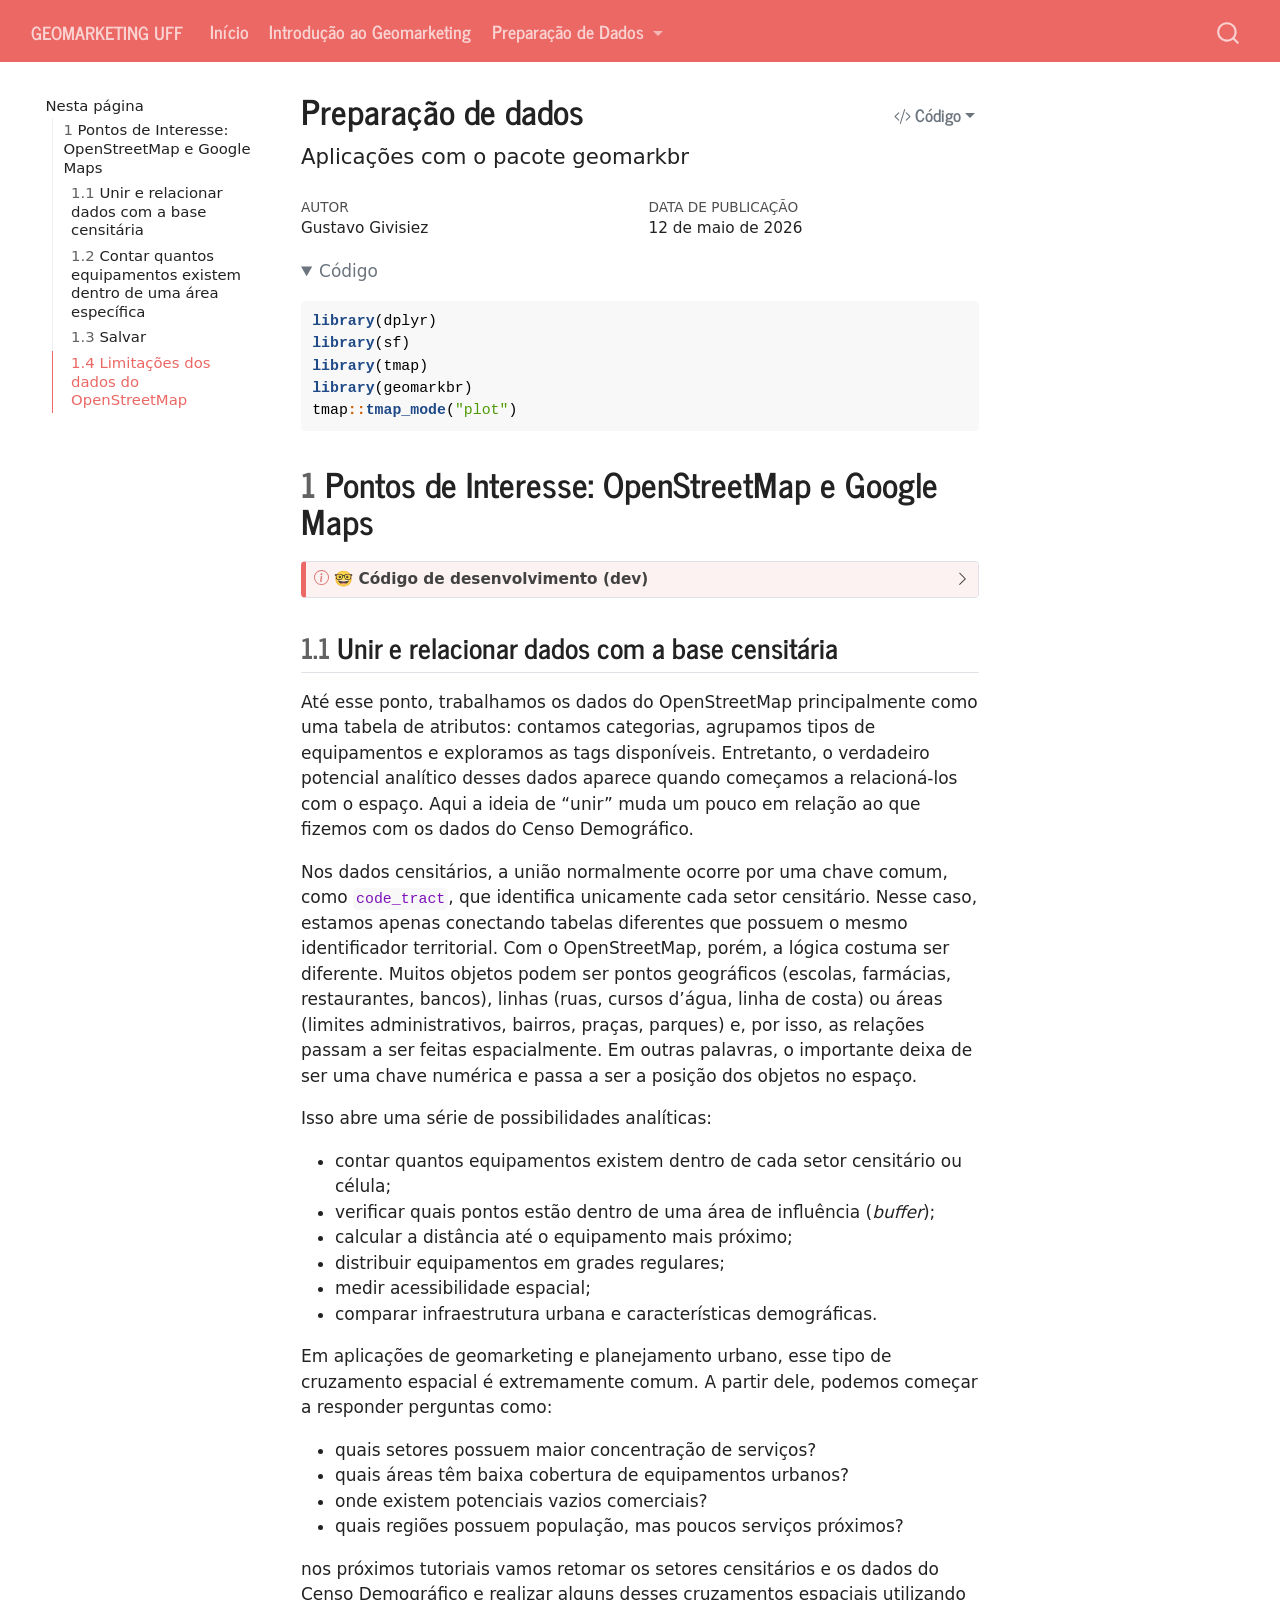
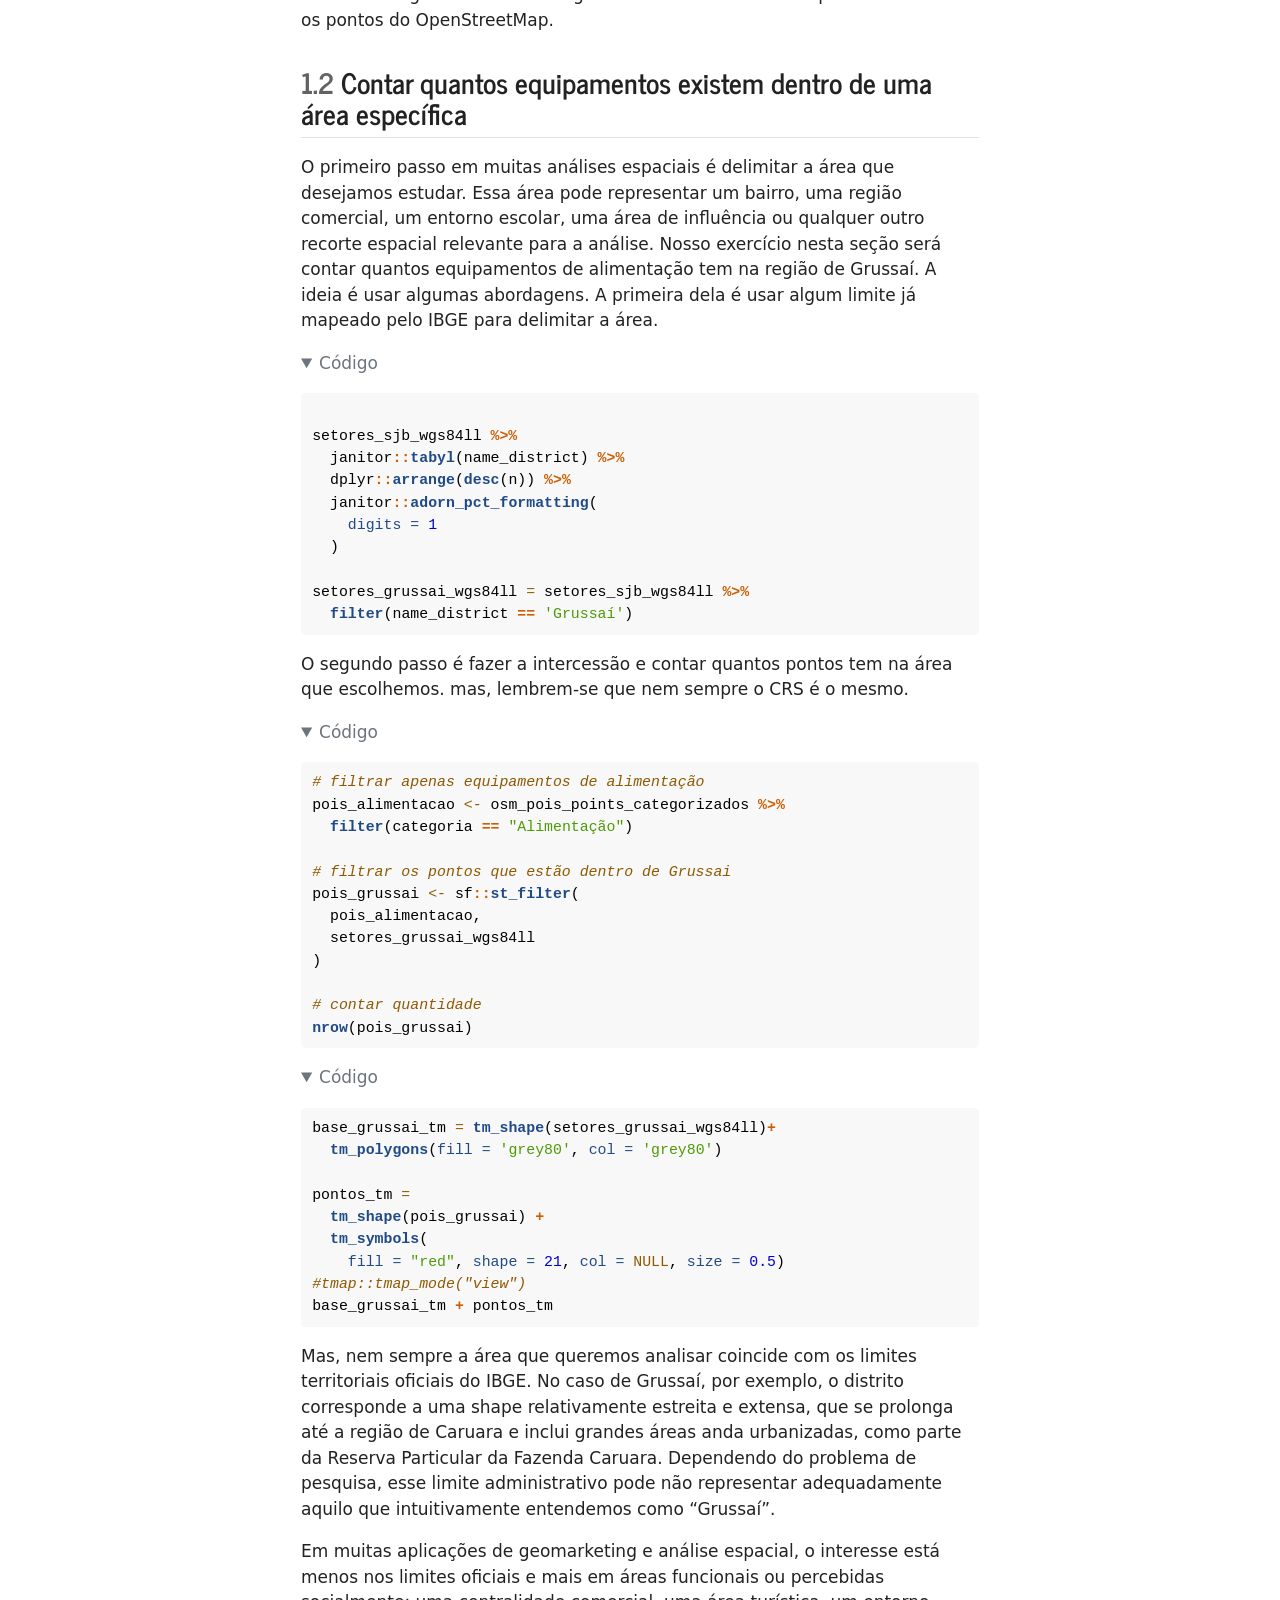
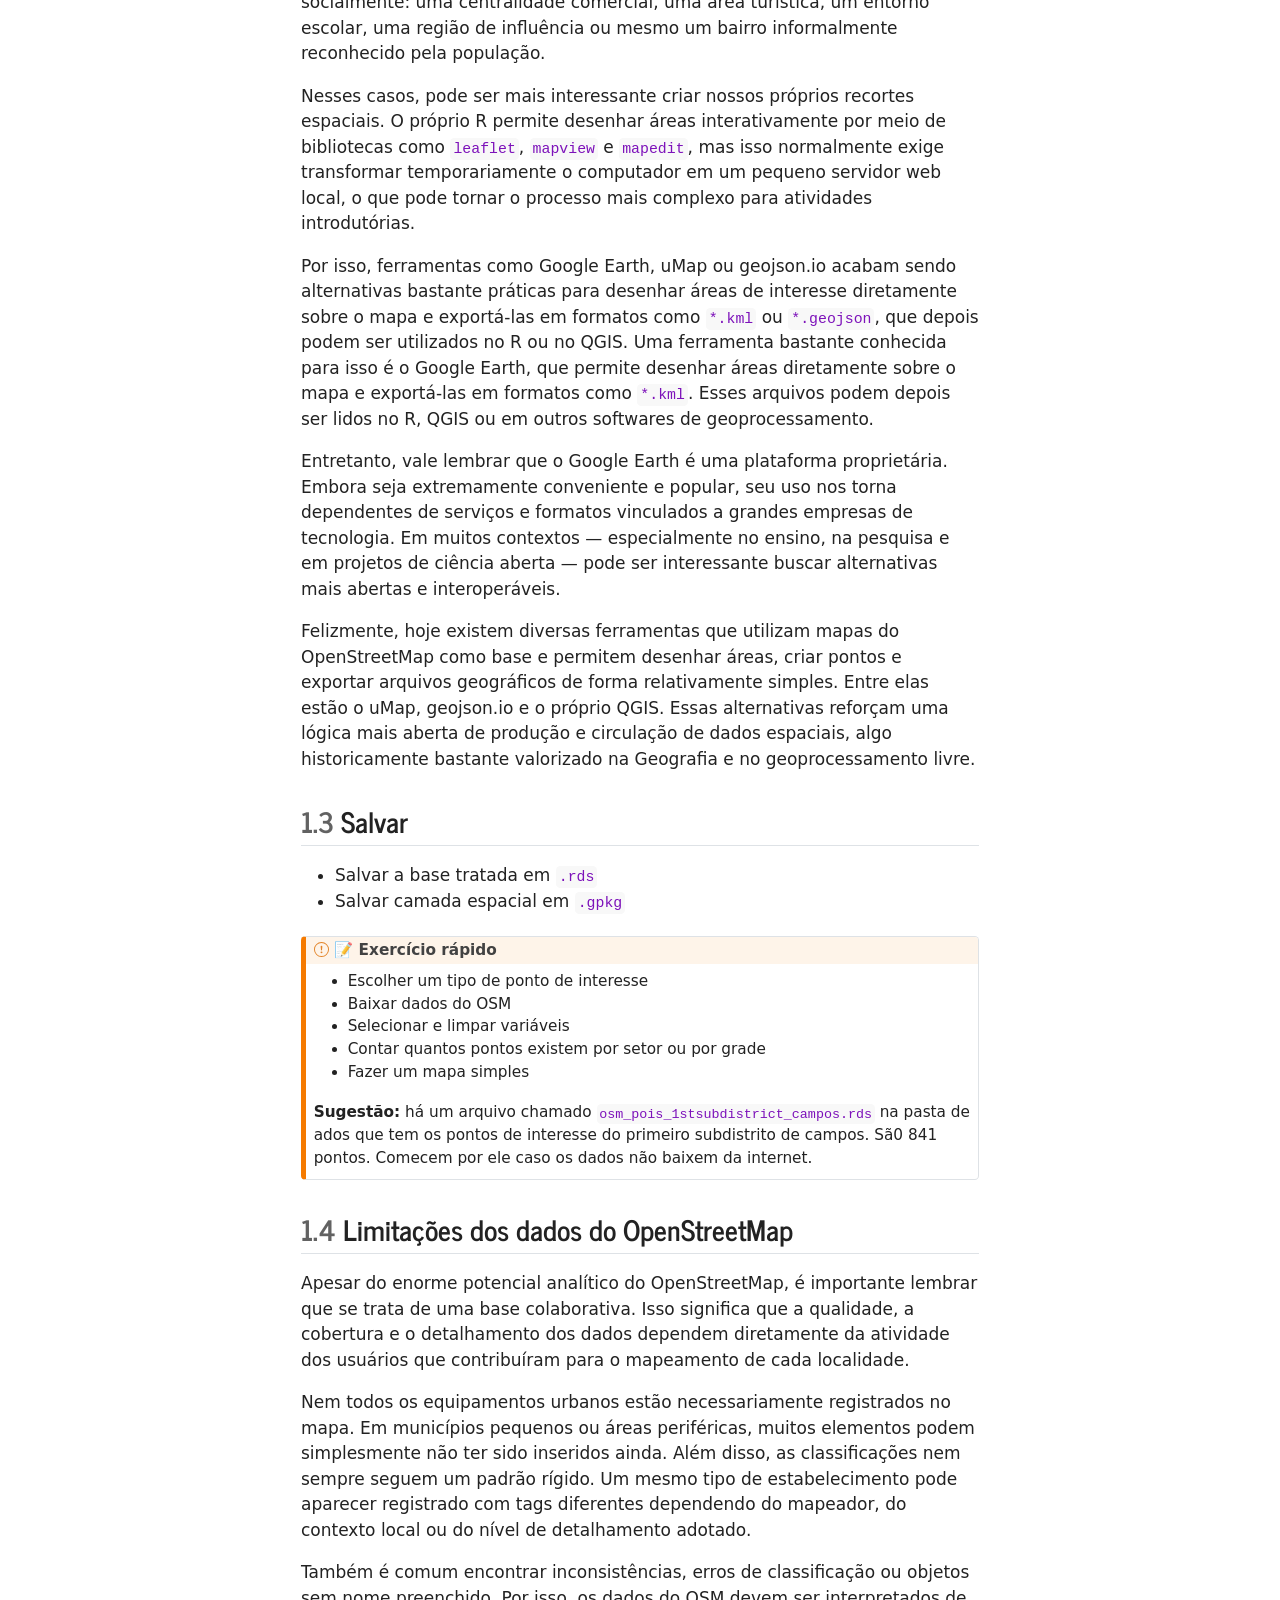
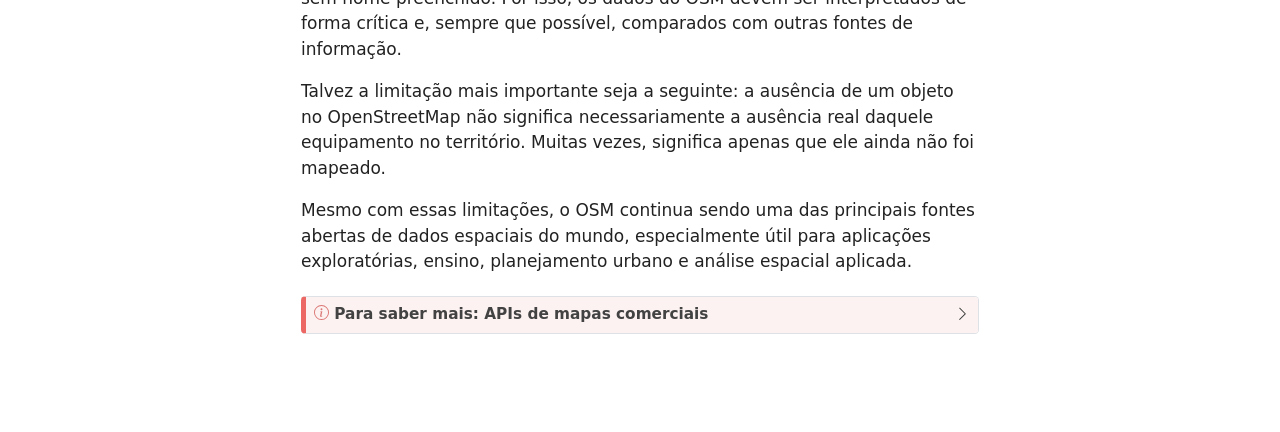
==== docs/tutorials/analise_dados_start.html @ 6fa0b6b0 "site: Envio site rendereizada 3" ====
<!DOCTYPE html>
<html xmlns="http://www.w3.org/1999/xhtml" lang="pt-BR" xml:lang="pt-BR"><head>

<meta charset="utf-8">
<meta name="generator" content="quarto-1.9.37">

<meta name="viewport" content="width=device-width, initial-scale=1.0, user-scalable=yes">

<meta name="author" content="Gustavo Givisiez">

<title>Preparação de dados – Geomarketing UFF</title>
<style>

code{white-space: pre-wrap;}
span.smallcaps{font-variant: small-caps;}
div.columns{display: flex; gap: min(4vw, 1.5em);}
div.column{flex: auto; overflow-x: auto;}
div.hanging-indent{margin-left: 1.5em; text-indent: -1.5em;}
ul.task-list{list-style: none;}
ul.task-list li input[type="checkbox"] {
width: 0.8em;
margin: 0 0.8em 0.2em -1em;  vertical-align: middle;
}

html { -webkit-text-size-adjust: 100%; }
pre > code.sourceCode { white-space: pre; position: relative; }
pre > code.sourceCode > span { display: inline-block; line-height: 1.25; }
pre > code.sourceCode > span:empty { height: 1.2em; }
.sourceCode { overflow: visible; }
code.sourceCode > span { color: inherit; text-decoration: inherit; }
div.sourceCode { margin: 1em 0; }
pre.sourceCode { margin: 0; }
@media screen {
div.sourceCode { overflow: auto; }
}
@media print {
pre > code.sourceCode { white-space: pre-wrap; }
pre > code.sourceCode > span { text-indent: -5em; padding-left: 5em; }
}
pre.numberSource code
{ counter-reset: source-line 0; }
pre.numberSource code > span
{ position: relative; left: -4em; counter-increment: source-line; }
pre.numberSource code > span > a:first-child::before
{ content: counter(source-line);
position: relative; left: -1em; text-align: right; vertical-align: baseline;
border: none; display: inline-block;
-webkit-touch-callout: none; -webkit-user-select: none;
-khtml-user-select: none; -moz-user-select: none;
-ms-user-select: none; user-select: none;
padding: 0 4px; width: 4em;
}
pre.numberSource { margin-left: 3em; padding-left: 4px; }
div.sourceCode
{ }
@media screen {
pre > code.sourceCode > span > a:first-child::before { text-decoration: underline; }
}
</style>


<script>const headroomChanged = new CustomEvent("quarto-hrChanged", {
  detail: {},
  bubbles: true,
  cancelable: false,
  composed: false,
});

const announceDismiss = () => {
  const annEl = window.document.getElementById("quarto-announcement");
  if (annEl) {
    annEl.remove();

    const annId = annEl.getAttribute("data-announcement-id");
    window.localStorage.setItem(`quarto-announce-${annId}`, "true");
  }
};

const announceRegister = () => {
  const annEl = window.document.getElementById("quarto-announcement");
  if (annEl) {
    const annId = annEl.getAttribute("data-announcement-id");
    const isDismissed =
      window.localStorage.getItem(`quarto-announce-${annId}`) || false;
    if (isDismissed) {
      announceDismiss();
      return;
    } else {
      annEl.classList.remove("hidden");
    }

    const actionEl = annEl.querySelector(".quarto-announcement-action");
    if (actionEl) {
      actionEl.addEventListener("click", function (e) {
        e.preventDefault();
        // Hide the bar immediately
        announceDismiss();
      });
    }
  }
};

window.document.addEventListener("DOMContentLoaded", function () {
  let init = false;

  announceRegister();

  // Manage the back to top button, if one is present.
  let lastScrollTop = window.pageYOffset || document.documentElement.scrollTop;
  const scrollDownBuffer = 5;
  const scrollUpBuffer = 35;
  const btn = document.getElementById("quarto-back-to-top");
  const hideBackToTop = () => {
    btn.style.display = "none";
  };
  const showBackToTop = () => {
    btn.style.display = "inline-block";
  };
  if (btn) {
    window.document.addEventListener(
      "scroll",
      function () {
        const currentScrollTop =
          window.pageYOffset || document.documentElement.scrollTop;

        // Shows and hides the button 'intelligently' as the user scrolls
        if (currentScrollTop - scrollDownBuffer > lastScrollTop) {
          hideBackToTop();
          lastScrollTop = currentScrollTop <= 0 ? 0 : currentScrollTop;
        } else if (currentScrollTop < lastScrollTop - scrollUpBuffer) {
          showBackToTop();
          lastScrollTop = currentScrollTop <= 0 ? 0 : currentScrollTop;
        }

        // Show the button at the bottom, hides it at the top
        if (currentScrollTop <= 0) {
          hideBackToTop();
        } else if (
          window.innerHeight + currentScrollTop >=
          document.body.offsetHeight
        ) {
          showBackToTop();
        }
      },
      false
    );
  }

  function throttle(func, wait) {
    var timeout;
    return function () {
      const context = this;
      const args = arguments;
      const later = function () {
        clearTimeout(timeout);
        timeout = null;
        func.apply(context, args);
      };

      if (!timeout) {
        timeout = setTimeout(later, wait);
      }
    };
  }

  function headerOffset() {
    // Set an offset if there is are fixed top navbar
    const headerEl = window.document.querySelector("header.fixed-top");
    if (headerEl) {
      return headerEl.clientHeight;
    } else {
      return 0;
    }
  }

  function footerOffset() {
    const footerEl = window.document.querySelector("footer.footer");
    if (footerEl) {
      return footerEl.clientHeight;
    } else {
      return 0;
    }
  }

  function dashboardOffset() {
    const dashboardNavEl = window.document.getElementById(
      "quarto-dashboard-header"
    );
    if (dashboardNavEl !== null) {
      return dashboardNavEl.clientHeight;
    } else {
      return 0;
    }
  }

  function updateDocumentOffsetWithoutAnimation() {
    updateDocumentOffset(false);
  }

  function updateDocumentOffset(animated) {
    // set body offset
    const topOffset = headerOffset();
    const bodyOffset = topOffset + footerOffset() + dashboardOffset();
    const bodyEl = window.document.body;
    bodyEl.setAttribute("data-bs-offset", topOffset);
    bodyEl.style.paddingTop = topOffset + "px";

    // deal with sidebar offsets
    const sidebars = window.document.querySelectorAll(
      ".sidebar, .headroom-target"
    );
    sidebars.forEach((sidebar) => {
      if (!animated) {
        sidebar.classList.add("notransition");
        // Remove the no transition class after the animation has time to complete
        setTimeout(function () {
          sidebar.classList.remove("notransition");
        }, 201);
      }

      if (window.Headroom && sidebar.classList.contains("sidebar-unpinned")) {
        sidebar.style.top = "0";
        sidebar.style.maxHeight = "100vh";
      } else {
        sidebar.style.top = topOffset + "px";
        sidebar.style.maxHeight = "calc(100vh - " + topOffset + "px)";
      }
    });

    // allow space for footer
    const mainContainer = window.document.querySelector(".quarto-container");
    if (mainContainer) {
      mainContainer.style.minHeight = "calc(100vh - " + bodyOffset + "px)";
    }

    // link offset
    let linkStyle = window.document.querySelector("#quarto-target-style");
    if (!linkStyle) {
      linkStyle = window.document.createElement("style");
      linkStyle.setAttribute("id", "quarto-target-style");
      window.document.head.appendChild(linkStyle);
    }
    while (linkStyle.firstChild) {
      linkStyle.removeChild(linkStyle.firstChild);
    }
    if (topOffset > 0) {
      linkStyle.appendChild(
        window.document.createTextNode(`
      section:target::before {
        content: "";
        display: block;
        height: ${topOffset}px;
        margin: -${topOffset}px 0 0;
      }`)
      );
    }
    if (init) {
      window.dispatchEvent(headroomChanged);
    }
    init = true;
  }

  // initialize headroom
  var header = window.document.querySelector("#quarto-header");
  if (header && window.Headroom) {
    const headroom = new window.Headroom(header, {
      tolerance: 5,
      onPin: function () {
        const sidebars = window.document.querySelectorAll(
          ".sidebar, .headroom-target"
        );
        sidebars.forEach((sidebar) => {
          sidebar.classList.remove("sidebar-unpinned");
        });
        updateDocumentOffset();
      },
      onUnpin: function () {
        const sidebars = window.document.querySelectorAll(
          ".sidebar, .headroom-target"
        );
        sidebars.forEach((sidebar) => {
          sidebar.classList.add("sidebar-unpinned");
        });
        updateDocumentOffset();
      },
    });
    headroom.init();

    let frozen = false;
    window.quartoToggleHeadroom = function () {
      if (frozen) {
        headroom.unfreeze();
        frozen = false;
      } else {
        headroom.freeze();
        frozen = true;
      }
    };
  }

  window.addEventListener(
    "hashchange",
    function (e) {
      if (
        getComputedStyle(document.documentElement).scrollBehavior !== "smooth"
      ) {
        window.scrollTo(0, window.pageYOffset - headerOffset());
      }
    },
    false
  );

  // Observe size changed for the header
  const headerEl = window.document.querySelector("header.fixed-top");
  if (headerEl && window.ResizeObserver) {
    const observer = new window.ResizeObserver(() => {
      setTimeout(updateDocumentOffsetWithoutAnimation, 0);
    });
    observer.observe(headerEl, {
      attributes: true,
      childList: true,
      characterData: true,
    });
  } else {
    window.addEventListener(
      "resize",
      throttle(updateDocumentOffsetWithoutAnimation, 50)
    );
  }
  setTimeout(updateDocumentOffsetWithoutAnimation, 250);

  // fixup index.html links if we aren't on the filesystem
  if (window.location.protocol !== "file:") {
    const links = window.document.querySelectorAll("a");
    for (let i = 0; i < links.length; i++) {
      if (links[i].href) {
        links[i].dataset.originalHref = links[i].href;
        links[i].href = links[i].href.replace(/\/index\.html/, "/");
      }
    }

    // Fixup any sharing links that require urls
    // Append url to any sharing urls
    const sharingLinks = window.document.querySelectorAll(
      "a.sidebar-tools-main-item, a.quarto-navigation-tool, a.quarto-navbar-tools, a.quarto-navbar-tools-item"
    );
    for (let i = 0; i < sharingLinks.length; i++) {
      const sharingLink = sharingLinks[i];
      const href = sharingLink.getAttribute("href");
      if (href) {
        sharingLink.setAttribute(
          "href",
          href.replace("|url|", window.location.href)
        );
      }
    }

    // Scroll the active navigation item into view, if necessary
    const navSidebar = window.document.querySelector("nav#quarto-sidebar");
    if (navSidebar) {
      // Find the active item
      const activeItem = navSidebar.querySelector("li.sidebar-item a.active");
      if (activeItem) {
        // Wait for the scroll height and height to resolve by observing size changes on the
        // nav element that is scrollable
        const resizeObserver = new ResizeObserver((_entries) => {
          // The bottom of the element
          const elBottom = activeItem.offsetTop;
          const viewBottom = navSidebar.scrollTop + navSidebar.clientHeight;

          // The element height and scroll height are the same, then we are still loading
          if (viewBottom !== navSidebar.scrollHeight) {
            // Determine if the item isn't visible and scroll to it
            if (elBottom >= viewBottom) {
              navSidebar.scrollTop = elBottom;
            }

            // stop observing now since we've completed the scroll
            resizeObserver.unobserve(navSidebar);
          }
        });
        resizeObserver.observe(navSidebar);
      }
    }
  }
});
</script>
<script>/*!
 * headroom.js v0.12.0 - Give your page some headroom. Hide your header until you need it
 * Copyright (c) 2020 Nick Williams - http://wicky.nillia.ms/headroom.js
 * License: MIT
 */

!function(t,n){"object"==typeof exports&&"undefined"!=typeof module?module.exports=n():"function"==typeof define&&define.amd?define(n):(t=t||self).Headroom=n()}(this,function(){"use strict";function t(){return"undefined"!=typeof window}function d(t){return function(t){return t&&t.document&&function(t){return 9===t.nodeType}(t.document)}(t)?function(t){var n=t.document,o=n.body,s=n.documentElement;return{scrollHeight:function(){return Math.max(o.scrollHeight,s.scrollHeight,o.offsetHeight,s.offsetHeight,o.clientHeight,s.clientHeight)},height:function(){return t.innerHeight||s.clientHeight||o.clientHeight},scrollY:function(){return void 0!==t.pageYOffset?t.pageYOffset:(s||o.parentNode||o).scrollTop}}}(t):function(t){return{scrollHeight:function(){return Math.max(t.scrollHeight,t.offsetHeight,t.clientHeight)},height:function(){return Math.max(t.offsetHeight,t.clientHeight)},scrollY:function(){return t.scrollTop}}}(t)}function n(t,s,e){var n,o=function(){var n=!1;try{var t={get passive(){n=!0}};window.addEventListener("test",t,t),window.removeEventListener("test",t,t)}catch(t){n=!1}return n}(),i=!1,r=d(t),l=r.scrollY(),a={};function c(){var t=Math.round(r.scrollY()),n=r.height(),o=r.scrollHeight();a.scrollY=t,a.lastScrollY=l,a.direction=l<t?"down":"up",a.distance=Math.abs(t-l),a.isOutOfBounds=t<0||o<t+n,a.top=t<=s.offset[a.direction],a.bottom=o<=t+n,a.toleranceExceeded=a.distance>s.tolerance[a.direction],e(a),l=t,i=!1}function h(){i||(i=!0,n=requestAnimationFrame(c))}var u=!!o&&{passive:!0,capture:!1};return t.addEventListener("scroll",h,u),c(),{destroy:function(){cancelAnimationFrame(n),t.removeEventListener("scroll",h,u)}}}function o(t){return t===Object(t)?t:{down:t,up:t}}function s(t,n){n=n||{},Object.assign(this,s.options,n),this.classes=Object.assign({},s.options.classes,n.classes),this.elem=t,this.tolerance=o(this.tolerance),this.offset=o(this.offset),this.initialised=!1,this.frozen=!1}return s.prototype={constructor:s,init:function(){return s.cutsTheMustard&&!this.initialised&&(this.addClass("initial"),this.initialised=!0,setTimeout(function(t){t.scrollTracker=n(t.scroller,{offset:t.offset,tolerance:t.tolerance},t.update.bind(t))},100,this)),this},destroy:function(){this.initialised=!1,Object.keys(this.classes).forEach(this.removeClass,this),this.scrollTracker.destroy()},unpin:function(){!this.hasClass("pinned")&&this.hasClass("unpinned")||(this.addClass("unpinned"),this.removeClass("pinned"),this.onUnpin&&this.onUnpin.call(this))},pin:function(){this.hasClass("unpinned")&&(this.addClass("pinned"),this.removeClass("unpinned"),this.onPin&&this.onPin.call(this))},freeze:function(){this.frozen=!0,this.addClass("frozen")},unfreeze:function(){this.frozen=!1,this.removeClass("frozen")},top:function(){this.hasClass("top")||(this.addClass("top"),this.removeClass("notTop"),this.onTop&&this.onTop.call(this))},notTop:function(){this.hasClass("notTop")||(this.addClass("notTop"),this.removeClass("top"),this.onNotTop&&this.onNotTop.call(this))},bottom:function(){this.hasClass("bottom")||(this.addClass("bottom"),this.removeClass("notBottom"),this.onBottom&&this.onBottom.call(this))},notBottom:function(){this.hasClass("notBottom")||(this.addClass("notBottom"),this.removeClass("bottom"),this.onNotBottom&&this.onNotBottom.call(this))},shouldUnpin:function(t){return"down"===t.direction&&!t.top&&t.toleranceExceeded},shouldPin:function(t){return"up"===t.direction&&t.toleranceExceeded||t.top},addClass:function(t){this.elem.classList.add.apply(this.elem.classList,this.classes[t].split(" "))},removeClass:function(t){this.elem.classList.remove.apply(this.elem.classList,this.classes[t].split(" "))},hasClass:function(t){return this.classes[t].split(" ").every(function(t){return this.classList.contains(t)},this.elem)},update:function(t){t.isOutOfBounds||!0!==this.frozen&&(t.top?this.top():this.notTop(),t.bottom?this.bottom():this.notBottom(),this.shouldUnpin(t)?this.unpin():this.shouldPin(t)&&this.pin())}},s.options={tolerance:{up:0,down:0},offset:0,scroller:t()?window:null,classes:{frozen:"headroom--frozen",pinned:"headroom--pinned",unpinned:"headroom--unpinned",top:"headroom--top",notTop:"headroom--not-top",bottom:"headroom--bottom",notBottom:"headroom--not-bottom",initial:"headroom"}},s.cutsTheMustard=!!(t()&&function(){}.bind&&"classList"in document.documentElement&&Object.assign&&Object.keys&&requestAnimationFrame),s});
</script>
<script>/*!
 * clipboard.js v2.0.11
 * https://clipboardjs.com/
 *
 * Licensed MIT © Zeno Rocha
 */
!function(t,e){"object"==typeof exports&&"object"==typeof module?module.exports=e():"function"==typeof define&&define.amd?define([],e):"object"==typeof exports?exports.ClipboardJS=e():t.ClipboardJS=e()}(this,function(){return n={686:function(t,e,n){"use strict";n.d(e,{default:function(){return b}});var e=n(279),i=n.n(e),e=n(370),u=n.n(e),e=n(817),r=n.n(e);function c(t){try{return document.execCommand(t)}catch(t){return}}var a=function(t){t=r()(t);return c("cut"),t};function o(t,e){var n,o,t=(n=t,o="rtl"===document.documentElement.getAttribute("dir"),(t=document.createElement("textarea")).style.fontSize="12pt",t.style.border="0",t.style.padding="0",t.style.margin="0",t.style.position="absolute",t.style[o?"right":"left"]="-9999px",o=window.pageYOffset||document.documentElement.scrollTop,t.style.top="".concat(o,"px"),t.setAttribute("readonly",""),t.value=n,t);return e.container.appendChild(t),e=r()(t),c("copy"),t.remove(),e}var f=function(t){var e=1<arguments.length&&void 0!==arguments[1]?arguments[1]:{container:document.body},n="";return"string"==typeof t?n=o(t,e):t instanceof HTMLInputElement&&!["text","search","url","tel","password"].includes(null==t?void 0:t.type)?n=o(t.value,e):(n=r()(t),c("copy")),n};function l(t){return(l="function"==typeof Symbol&&"symbol"==typeof Symbol.iterator?function(t){return typeof t}:function(t){return t&&"function"==typeof Symbol&&t.constructor===Symbol&&t!==Symbol.prototype?"symbol":typeof t})(t)}var s=function(){var t=0<arguments.length&&void 0!==arguments[0]?arguments[0]:{},e=t.action,n=void 0===e?"copy":e,o=t.container,e=t.target,t=t.text;if("copy"!==n&&"cut"!==n)throw new Error('Invalid "action" value, use either "copy" or "cut"');if(void 0!==e){if(!e||"object"!==l(e)||1!==e.nodeType)throw new Error('Invalid "target" value, use a valid Element');if("copy"===n&&e.hasAttribute("disabled"))throw new Error('Invalid "target" attribute. Please use "readonly" instead of "disabled" attribute');if("cut"===n&&(e.hasAttribute("readonly")||e.hasAttribute("disabled")))throw new Error('Invalid "target" attribute. You can\'t cut text from elements with "readonly" or "disabled" attributes')}return t?f(t,{container:o}):e?"cut"===n?a(e):f(e,{container:o}):void 0};function p(t){return(p="function"==typeof Symbol&&"symbol"==typeof Symbol.iterator?function(t){return typeof t}:function(t){return t&&"function"==typeof Symbol&&t.constructor===Symbol&&t!==Symbol.prototype?"symbol":typeof t})(t)}function d(t,e){for(var n=0;n<e.length;n++){var o=e[n];o.enumerable=o.enumerable||!1,o.configurable=!0,"value"in o&&(o.writable=!0),Object.defineProperty(t,o.key,o)}}function y(t,e){return(y=Object.setPrototypeOf||function(t,e){return t.__proto__=e,t})(t,e)}function h(n){var o=function(){if("undefined"==typeof Reflect||!Reflect.construct)return!1;if(Reflect.construct.sham)return!1;if("function"==typeof Proxy)return!0;try{return Date.prototype.toString.call(Reflect.construct(Date,[],function(){})),!0}catch(t){return!1}}();return function(){var t,e=v(n);return t=o?(t=v(this).constructor,Reflect.construct(e,arguments,t)):e.apply(this,arguments),e=this,!(t=t)||"object"!==p(t)&&"function"!=typeof t?function(t){if(void 0!==t)return t;throw new ReferenceError("this hasn't been initialised - super() hasn't been called")}(e):t}}function v(t){return(v=Object.setPrototypeOf?Object.getPrototypeOf:function(t){return t.__proto__||Object.getPrototypeOf(t)})(t)}function m(t,e){t="data-clipboard-".concat(t);if(e.hasAttribute(t))return e.getAttribute(t)}var b=function(){!function(t,e){if("function"!=typeof e&&null!==e)throw new TypeError("Super expression must either be null or a function");t.prototype=Object.create(e&&e.prototype,{constructor:{value:t,writable:!0,configurable:!0}}),e&&y(t,e)}(r,i());var t,e,n,o=h(r);function r(t,e){var n;return function(t){if(!(t instanceof r))throw new TypeError("Cannot call a class as a function")}(this),(n=o.call(this)).resolveOptions(e),n.listenClick(t),n}return t=r,n=[{key:"copy",value:function(t){var e=1<arguments.length&&void 0!==arguments[1]?arguments[1]:{container:document.body};return f(t,e)}},{key:"cut",value:function(t){return a(t)}},{key:"isSupported",value:function(){var t=0<arguments.length&&void 0!==arguments[0]?arguments[0]:["copy","cut"],t="string"==typeof t?[t]:t,e=!!document.queryCommandSupported;return t.forEach(function(t){e=e&&!!document.queryCommandSupported(t)}),e}}],(e=[{key:"resolveOptions",value:function(){var t=0<arguments.length&&void 0!==arguments[0]?arguments[0]:{};this.action="function"==typeof t.action?t.action:this.defaultAction,this.target="function"==typeof t.target?t.target:this.defaultTarget,this.text="function"==typeof t.text?t.text:this.defaultText,this.container="object"===p(t.container)?t.container:document.body}},{key:"listenClick",value:function(t){var e=this;this.listener=u()(t,"click",function(t){return e.onClick(t)})}},{key:"onClick",value:function(t){var e=t.delegateTarget||t.currentTarget,n=this.action(e)||"copy",t=s({action:n,container:this.container,target:this.target(e),text:this.text(e)});this.emit(t?"success":"error",{action:n,text:t,trigger:e,clearSelection:function(){e&&e.focus(),window.getSelection().removeAllRanges()}})}},{key:"defaultAction",value:function(t){return m("action",t)}},{key:"defaultTarget",value:function(t){t=m("target",t);if(t)return document.querySelector(t)}},{key:"defaultText",value:function(t){return m("text",t)}},{key:"destroy",value:function(){this.listener.destroy()}}])&&d(t.prototype,e),n&&d(t,n),r}()},828:function(t){var e;"undefined"==typeof Element||Element.prototype.matches||((e=Element.prototype).matches=e.matchesSelector||e.mozMatchesSelector||e.msMatchesSelector||e.oMatchesSelector||e.webkitMatchesSelector),t.exports=function(t,e){for(;t&&9!==t.nodeType;){if("function"==typeof t.matches&&t.matches(e))return t;t=t.parentNode}}},438:function(t,e,n){var u=n(828);function i(t,e,n,o,r){var i=function(e,n,t,o){return function(t){t.delegateTarget=u(t.target,n),t.delegateTarget&&o.call(e,t)}}.apply(this,arguments);return t.addEventListener(n,i,r),{destroy:function(){t.removeEventListener(n,i,r)}}}t.exports=function(t,e,n,o,r){return"function"==typeof t.addEventListener?i.apply(null,arguments):"function"==typeof n?i.bind(null,document).apply(null,arguments):("string"==typeof t&&(t=document.querySelectorAll(t)),Array.prototype.map.call(t,function(t){return i(t,e,n,o,r)}))}},879:function(t,n){n.node=function(t){return void 0!==t&&t instanceof HTMLElement&&1===t.nodeType},n.nodeList=function(t){var e=Object.prototype.toString.call(t);return void 0!==t&&("[object NodeList]"===e||"[object HTMLCollection]"===e)&&"length"in t&&(0===t.length||n.node(t[0]))},n.string=function(t){return"string"==typeof t||t instanceof String},n.fn=function(t){return"[object Function]"===Object.prototype.toString.call(t)}},370:function(t,e,n){var f=n(879),l=n(438);t.exports=function(t,e,n){if(!t&&!e&&!n)throw new Error("Missing required arguments");if(!f.string(e))throw new TypeError("Second argument must be a String");if(!f.fn(n))throw new TypeError("Third argument must be a Function");if(f.node(t))return c=e,a=n,(u=t).addEventListener(c,a),{destroy:function(){u.removeEventListener(c,a)}};if(f.nodeList(t))return o=t,r=e,i=n,Array.prototype.forEach.call(o,function(t){t.addEventListener(r,i)}),{destroy:function(){Array.prototype.forEach.call(o,function(t){t.removeEventListener(r,i)})}};if(f.string(t))return t=t,e=e,n=n,l(document.body,t,e,n);throw new TypeError("First argument must be a String, HTMLElement, HTMLCollection, or NodeList");var o,r,i,u,c,a}},817:function(t){t.exports=function(t){var e,n="SELECT"===t.nodeName?(t.focus(),t.value):"INPUT"===t.nodeName||"TEXTAREA"===t.nodeName?((e=t.hasAttribute("readonly"))||t.setAttribute("readonly",""),t.select(),t.setSelectionRange(0,t.value.length),e||t.removeAttribute("readonly"),t.value):(t.hasAttribute("contenteditable")&&t.focus(),n=window.getSelection(),(e=document.createRange()).selectNodeContents(t),n.removeAllRanges(),n.addRange(e),n.toString());return n}},279:function(t){function e(){}e.prototype={on:function(t,e,n){var o=this.e||(this.e={});return(o[t]||(o[t]=[])).push({fn:e,ctx:n}),this},once:function(t,e,n){var o=this;function r(){o.off(t,r),e.apply(n,arguments)}return r._=e,this.on(t,r,n)},emit:function(t){for(var e=[].slice.call(arguments,1),n=((this.e||(this.e={}))[t]||[]).slice(),o=0,r=n.length;o<r;o++)n[o].fn.apply(n[o].ctx,e);return this},off:function(t,e){var n=this.e||(this.e={}),o=n[t],r=[];if(o&&e)for(var i=0,u=o.length;i<u;i++)o[i].fn!==e&&o[i].fn._!==e&&r.push(o[i]);return r.length?n[t]=r:delete n[t],this}},t.exports=e,t.exports.TinyEmitter=e}},r={},o.n=function(t){var e=t&&t.__esModule?function(){return t.default}:function(){return t};return o.d(e,{a:e}),e},o.d=function(t,e){for(var n in e)o.o(e,n)&&!o.o(t,n)&&Object.defineProperty(t,n,{enumerable:!0,get:e[n]})},o.o=function(t,e){return Object.prototype.hasOwnProperty.call(t,e)},o(686).default;function o(t){if(r[t])return r[t].exports;var e=r[t]={exports:{}};return n[t](e,e.exports,o),e.exports}var n,r});</script>
<script>/*! @algolia/autocomplete-js 1.19.1 | MIT License | © Algolia, Inc. and contributors | https://github.com/algolia/autocomplete */
!function(e,t){"object"==typeof exports&&"undefined"!=typeof module?t(exports):"function"==typeof define&&define.amd?define(["exports"],t):t((e="undefined"!=typeof globalThis?globalThis:e||self)["@algolia/autocomplete-js"]={})}(this,(function(e){"use strict";function t(e,t){var n=Object.keys(e);if(Object.getOwnPropertySymbols){var r=Object.getOwnPropertySymbols(e);t&&(r=r.filter((function(t){return Object.getOwnPropertyDescriptor(e,t).enumerable}))),n.push.apply(n,r)}return n}function n(e){for(var n=1;n<arguments.length;n++){var r=null!=arguments[n]?arguments[n]:{};n%2?t(Object(r),!0).forEach((function(t){o(e,t,r[t])})):Object.getOwnPropertyDescriptors?Object.defineProperties(e,Object.getOwnPropertyDescriptors(r)):t(Object(r)).forEach((function(t){Object.defineProperty(e,t,Object.getOwnPropertyDescriptor(r,t))}))}return e}function r(e){return r="function"==typeof Symbol&&"symbol"==typeof Symbol.iterator?function(e){return typeof e}:function(e){return e&&"function"==typeof Symbol&&e.constructor===Symbol&&e!==Symbol.prototype?"symbol":typeof e},r(e)}function o(e,t,n){return(t=function(e){var t=function(e,t){if("object"!=typeof e||null===e)return e;var n=e[Symbol.toPrimitive];if(void 0!==n){var r=n.call(e,t||"default");if("object"!=typeof r)return r;throw new TypeError("@@toPrimitive must return a primitive value.")}return("string"===t?String:Number)(e)}(e,"string");return"symbol"==typeof t?t:String(t)}(t))in e?Object.defineProperty(e,t,{value:n,enumerable:!0,configurable:!0,writable:!0}):e[t]=n,e}function i(){return i=Object.assign?Object.assign.bind():function(e){for(var t=1;t<arguments.length;t++){var n=arguments[t];for(var r in n)Object.prototype.hasOwnProperty.call(n,r)&&(e[r]=n[r])}return e},i.apply(this,arguments)}function u(e,t){if(null==e)return{};var n,r,o=function(e,t){if(null==e)return{};var n,r,o={},i=Object.keys(e);for(r=0;r<i.length;r++)n=i[r],t.indexOf(n)>=0||(o[n]=e[n]);return o}(e,t);if(Object.getOwnPropertySymbols){var i=Object.getOwnPropertySymbols(e);for(r=0;r<i.length;r++)n=i[r],t.indexOf(n)>=0||Object.prototype.propertyIsEnumerable.call(e,n)&&(o[n]=e[n])}return o}function a(e,t){return function(e){if(Array.isArray(e))return e}(e)||function(e,t){var n=null==e?null:"undefined"!=typeof Symbol&&e[Symbol.iterator]||e["@@iterator"];if(null!=n){var r,o,i,u,a=[],l=!0,c=!1;try{if(i=(n=n.call(e)).next,0===t){if(Object(n)!==n)return;l=!1}else for(;!(l=(r=i.call(n)).done)&&(a.push(r.value),a.length!==t);l=!0);}catch(e){c=!0,o=e}finally{try{if(!l&&null!=n.return&&(u=n.return(),Object(u)!==u))return}finally{if(c)throw o}}return a}}(e,t)||c(e,t)||function(){throw new TypeError("Invalid attempt to destructure non-iterable instance.\nIn order to be iterable, non-array objects must have a [Symbol.iterator]() method.")}()}function l(e){return function(e){if(Array.isArray(e))return s(e)}(e)||function(e){if("undefined"!=typeof Symbol&&null!=e[Symbol.iterator]||null!=e["@@iterator"])return Array.from(e)}(e)||c(e)||function(){throw new TypeError("Invalid attempt to spread non-iterable instance.\nIn order to be iterable, non-array objects must have a [Symbol.iterator]() method.")}()}function c(e,t){if(e){if("string"==typeof e)return s(e,t);var n=Object.prototype.toString.call(e).slice(8,-1);return"Object"===n&&e.constructor&&(n=e.constructor.name),"Map"===n||"Set"===n?Array.from(e):"Arguments"===n||/^(?:Ui|I)nt(?:8|16|32)(?:Clamped)?Array$/.test(n)?s(e,t):void 0}}function s(e,t){(null==t||t>e.length)&&(t=e.length);for(var n=0,r=new Array(t);n<t;n++)r[n]=e[n];return r}function f(e){return{current:e}}function p(e,t){var n=void 0;return function(){for(var r=arguments.length,o=new Array(r),i=0;i<r;i++)o[i]=arguments[i];n&&clearTimeout(n),n=setTimeout((function(){return e.apply(void 0,o)}),t)}}function m(e){return e.reduce((function(e,t){return e.concat(t)}),[])}var v=0;function d(){return"autocomplete-".concat(v++)}function y(e,t){return t.reduce((function(e,t){return e&&e[t]}),e)}function b(e){return 0===e.collections.length?0:e.collections.reduce((function(e,t){return e+t.items.length}),0)}function g(e){return e!==Object(e)}function h(e,t){if(e===t)return!0;if(g(e)||g(t)||"function"==typeof e||"function"==typeof t)return e===t;if(Object.keys(e).length!==Object.keys(t).length)return!1;for(var n=0,r=Object.keys(e);n<r.length;n++){var o=r[n];if(!(o in t))return!1;if(!h(e[o],t[o]))return!1}return!0}var _=function(){};var O="1.19.1",S=[{segment:"autocomplete-core",version:O}];function j(e){var t=e.item,n=e.items,r=void 0===n?[]:n;return{index:t.__autocomplete_indexName,items:[t],positions:[1+r.findIndex((function(e){return e.objectID===t.objectID}))],queryID:t.__autocomplete_queryID,algoliaSource:["autocomplete"]}}function P(e,t){return function(e){if(Array.isArray(e))return e}(e)||function(e,t){var n=null==e?null:"undefined"!=typeof Symbol&&e[Symbol.iterator]||e["@@iterator"];if(null!=n){var r,o,i,u,a=[],l=!0,c=!1;try{if(i=(n=n.call(e)).next,0===t){if(Object(n)!==n)return;l=!1}else for(;!(l=(r=i.call(n)).done)&&(a.push(r.value),a.length!==t);l=!0);}catch(e){c=!0,o=e}finally{try{if(!l&&null!=n.return&&(u=n.return(),Object(u)!==u))return}finally{if(c)throw o}}return a}}(e,t)||function(e,t){if(!e)return;if("string"==typeof e)return w(e,t);var n=Object.prototype.toString.call(e).slice(8,-1);"Object"===n&&e.constructor&&(n=e.constructor.name);if("Map"===n||"Set"===n)return Array.from(e);if("Arguments"===n||/^(?:Ui|I)nt(?:8|16|32)(?:Clamped)?Array$/.test(n))return w(e,t)}(e,t)||function(){throw new TypeError("Invalid attempt to destructure non-iterable instance.\nIn order to be iterable, non-array objects must have a [Symbol.iterator]() method.")}()}function w(e,t){(null==t||t>e.length)&&(t=e.length);for(var n=0,r=new Array(t);n<t;n++)r[n]=e[n];return r}var I=["items"],A=["items"];function E(e){return E="function"==typeof Symbol&&"symbol"==typeof Symbol.iterator?function(e){return typeof e}:function(e){return e&&"function"==typeof Symbol&&e.constructor===Symbol&&e!==Symbol.prototype?"symbol":typeof e},E(e)}function D(e){return function(e){if(Array.isArray(e))return C(e)}(e)||function(e){if("undefined"!=typeof Symbol&&null!=e[Symbol.iterator]||null!=e["@@iterator"])return Array.from(e)}(e)||function(e,t){if(!e)return;if("string"==typeof e)return C(e,t);var n=Object.prototype.toString.call(e).slice(8,-1);"Object"===n&&e.constructor&&(n=e.constructor.name);if("Map"===n||"Set"===n)return Array.from(e);if("Arguments"===n||/^(?:Ui|I)nt(?:8|16|32)(?:Clamped)?Array$/.test(n))return C(e,t)}(e)||function(){throw new TypeError("Invalid attempt to spread non-iterable instance.\nIn order to be iterable, non-array objects must have a [Symbol.iterator]() method.")}()}function C(e,t){(null==t||t>e.length)&&(t=e.length);for(var n=0,r=new Array(t);n<t;n++)r[n]=e[n];return r}function k(e,t){if(null==e)return{};var n,r,o=function(e,t){if(null==e)return{};var n,r,o={},i=Object.keys(e);for(r=0;r<i.length;r++)n=i[r],t.indexOf(n)>=0||(o[n]=e[n]);return o}(e,t);if(Object.getOwnPropertySymbols){var i=Object.getOwnPropertySymbols(e);for(r=0;r<i.length;r++)n=i[r],t.indexOf(n)>=0||Object.prototype.propertyIsEnumerable.call(e,n)&&(o[n]=e[n])}return o}function x(e,t){var n=Object.keys(e);if(Object.getOwnPropertySymbols){var r=Object.getOwnPropertySymbols(e);t&&(r=r.filter((function(t){return Object.getOwnPropertyDescriptor(e,t).enumerable}))),n.push.apply(n,r)}return n}function N(e){for(var t=1;t<arguments.length;t++){var n=null!=arguments[t]?arguments[t]:{};t%2?x(Object(n),!0).forEach((function(t){T(e,t,n[t])})):Object.getOwnPropertyDescriptors?Object.defineProperties(e,Object.getOwnPropertyDescriptors(n)):x(Object(n)).forEach((function(t){Object.defineProperty(e,t,Object.getOwnPropertyDescriptor(n,t))}))}return e}function T(e,t,n){return(t=function(e){var t=function(e,t){if("object"!==E(e)||null===e)return e;var n=e[Symbol.toPrimitive];if(void 0!==n){var r=n.call(e,t||"default");if("object"!==E(r))return r;throw new TypeError("@@toPrimitive must return a primitive value.")}return("string"===t?String:Number)(e)}(e,"string");return"symbol"===E(t)?t:String(t)}(t))in e?Object.defineProperty(e,t,{value:n,enumerable:!0,configurable:!0,writable:!0}):e[t]=n,e}function q(e){for(var t=arguments.length>1&&void 0!==arguments[1]?arguments[1]:20,n=[],r=0;r<e.objectIDs.length;r+=t)n.push(N(N({},e),{},{objectIDs:e.objectIDs.slice(r,r+t)}));return n}function B(e){return e.map((function(e){var t=e.items,n=k(e,I);return N(N({},n),{},{objectIDs:(null==t?void 0:t.map((function(e){return e.objectID})))||n.objectIDs})}))}function R(e){var t,n,r,o=(t=P((e.version||"").split(".").map(Number),2),n=t[0],r=t[1],n>=3||2===n&&r>=4||1===n&&r>=10);function i(t,n,r){if(o&&void 0!==r){var i=r[0].__autocomplete_algoliaCredentials,u={"X-Algolia-Application-Id":i.appId,"X-Algolia-API-Key":i.apiKey};e.apply(void 0,[t].concat(D(n),[{headers:u}]))}else e.apply(void 0,[t].concat(D(n)))}return{init:function(t,n){e("init",{appId:t,apiKey:n})},setAuthenticatedUserToken:function(t){e("setAuthenticatedUserToken",t)},setUserToken:function(t){e("setUserToken",t)},clickedObjectIDsAfterSearch:function(){for(var e=arguments.length,t=new Array(e),n=0;n<e;n++)t[n]=arguments[n];t.length>0&&i("clickedObjectIDsAfterSearch",B(t),t[0].items)},clickedObjectIDs:function(){for(var e=arguments.length,t=new Array(e),n=0;n<e;n++)t[n]=arguments[n];t.length>0&&i("clickedObjectIDs",B(t),t[0].items)},clickedFilters:function(){for(var t=arguments.length,n=new Array(t),r=0;r<t;r++)n[r]=arguments[r];n.length>0&&e.apply(void 0,["clickedFilters"].concat(n))},convertedObjectIDsAfterSearch:function(){for(var e=arguments.length,t=new Array(e),n=0;n<e;n++)t[n]=arguments[n];t.length>0&&i("convertedObjectIDsAfterSearch",B(t),t[0].items)},convertedObjectIDs:function(){for(var e=arguments.length,t=new Array(e),n=0;n<e;n++)t[n]=arguments[n];t.length>0&&i("convertedObjectIDs",B(t),t[0].items)},convertedFilters:function(){for(var t=arguments.length,n=new Array(t),r=0;r<t;r++)n[r]=arguments[r];n.length>0&&e.apply(void 0,["convertedFilters"].concat(n))},viewedObjectIDs:function(){for(var e=arguments.length,t=new Array(e),n=0;n<e;n++)t[n]=arguments[n];t.length>0&&t.reduce((function(e,t){var n=t.items,r=k(t,A);return[].concat(D(e),D(q(N(N({},r),{},{objectIDs:(null==n?void 0:n.map((function(e){return e.objectID})))||r.objectIDs})).map((function(e){return{items:n,payload:e}}))))}),[]).forEach((function(e){var t=e.items;return i("viewedObjectIDs",[e.payload],t)}))},viewedFilters:function(){for(var t=arguments.length,n=new Array(t),r=0;r<t;r++)n[r]=arguments[r];n.length>0&&e.apply(void 0,["viewedFilters"].concat(n))}}}function L(e){var t=e.items.reduce((function(e,t){var n;return e[t.__autocomplete_indexName]=(null!==(n=e[t.__autocomplete_indexName])&&void 0!==n?n:[]).concat(t),e}),{});return Object.keys(t).map((function(e){return{index:e,items:t[e],algoliaSource:["autocomplete"]}}))}function F(e){return e.objectID&&e.__autocomplete_indexName&&e.__autocomplete_queryID}function U(e){return U="function"==typeof Symbol&&"symbol"==typeof Symbol.iterator?function(e){return typeof e}:function(e){return e&&"function"==typeof Symbol&&e.constructor===Symbol&&e!==Symbol.prototype?"symbol":typeof e},U(e)}function M(e){return function(e){if(Array.isArray(e))return H(e)}(e)||function(e){if("undefined"!=typeof Symbol&&null!=e[Symbol.iterator]||null!=e["@@iterator"])return Array.from(e)}(e)||function(e,t){if(!e)return;if("string"==typeof e)return H(e,t);var n=Object.prototype.toString.call(e).slice(8,-1);"Object"===n&&e.constructor&&(n=e.constructor.name);if("Map"===n||"Set"===n)return Array.from(e);if("Arguments"===n||/^(?:Ui|I)nt(?:8|16|32)(?:Clamped)?Array$/.test(n))return H(e,t)}(e)||function(){throw new TypeError("Invalid attempt to spread non-iterable instance.\nIn order to be iterable, non-array objects must have a [Symbol.iterator]() method.")}()}function H(e,t){(null==t||t>e.length)&&(t=e.length);for(var n=0,r=new Array(t);n<t;n++)r[n]=e[n];return r}function V(e,t){var n=Object.keys(e);if(Object.getOwnPropertySymbols){var r=Object.getOwnPropertySymbols(e);t&&(r=r.filter((function(t){return Object.getOwnPropertyDescriptor(e,t).enumerable}))),n.push.apply(n,r)}return n}function W(e){for(var t=1;t<arguments.length;t++){var n=null!=arguments[t]?arguments[t]:{};t%2?V(Object(n),!0).forEach((function(t){Q(e,t,n[t])})):Object.getOwnPropertyDescriptors?Object.defineProperties(e,Object.getOwnPropertyDescriptors(n)):V(Object(n)).forEach((function(t){Object.defineProperty(e,t,Object.getOwnPropertyDescriptor(n,t))}))}return e}function Q(e,t,n){return(t=function(e){var t=function(e,t){if("object"!==U(e)||null===e)return e;var n=e[Symbol.toPrimitive];if(void 0!==n){var r=n.call(e,t||"default");if("object"!==U(r))return r;throw new TypeError("@@toPrimitive must return a primitive value.")}return("string"===t?String:Number)(e)}(e,"string");return"symbol"===U(t)?t:String(t)}(t))in e?Object.defineProperty(e,t,{value:n,enumerable:!0,configurable:!0,writable:!0}):e[t]=n,e}var K="2.15.0",$="https://cdn.jsdelivr.net/npm/search-insights@".concat(K,"/dist/search-insights.min.js"),z=p((function(e){var t=e.onItemsChange,n=e.items,r=e.insights,o=e.state;t({insights:r,insightsEvents:L({items:n}).map((function(e){return W({eventName:"Items Viewed"},e)})),state:o})}),400);function G(e){var t=function(e){return W({onItemsChange:function(e){var t=e.insights,n=e.insightsEvents,r=e.state;t.viewedObjectIDs.apply(t,M(n.map((function(e){return W(W({},e),{},{algoliaSource:J(e.algoliaSource,r.context)})}))))},onSelect:function(e){var t=e.insights,n=e.insightsEvents,r=e.state;t.clickedObjectIDsAfterSearch.apply(t,M(n.map((function(e){return W(W({},e),{},{algoliaSource:J(e.algoliaSource,r.context)})}))))},onActive:_,__autocomplete_clickAnalytics:!0},e)}(e),n=t.insightsClient,r=t.insightsInitParams,o=t.onItemsChange,i=t.onSelect,u=t.onActive,a=t.__autocomplete_clickAnalytics,l=n;if(n||function(e){if("undefined"!=typeof window)e({window:window})}((function(e){var t=e.window,n=t.AlgoliaAnalyticsObject||"aa";"string"==typeof n&&(l=t[n]),l||(t.AlgoliaAnalyticsObject=n,t[n]||(t[n]=function(){t[n].queue||(t[n].queue=[]);for(var e=arguments.length,r=new Array(e),o=0;o<e;o++)r[o]=arguments[o];t[n].queue.push(r)}),t[n].version=K,l=t[n],function(e){var t="[Autocomplete]: Could not load search-insights.js. Please load it manually following https://alg.li/insights-autocomplete";try{var n=e.document.createElement("script");n.async=!0,n.src=$,n.onerror=function(){console.error(t)},document.body.appendChild(n)}catch(e){console.error(t)}}(t))})),!l)return{};r&&l("init",W({partial:!0},r));var c=R(l),s=f([]),m=p((function(e){var t=e.state;if(t.isOpen){var n=t.collections.reduce((function(e,t){return[].concat(M(e),M(t.items))}),[]).filter(F);h(s.current.map((function(e){return e.objectID})),n.map((function(e){return e.objectID})))||(s.current=n,n.length>0&&z({onItemsChange:o,items:n,insights:c,state:t}))}}),0);return{name:"aa.algoliaInsightsPlugin",subscribe:function(e){var t=e.setContext,n=e.onSelect,r=e.onActive;function o(e){t({algoliaInsightsPlugin:{__algoliaSearchParameters:W(W({},a?{clickAnalytics:!0}:{}),e?{userToken:X(e)}:{}),insights:c}})}l("addAlgoliaAgent","insights-plugin"),o(),l("onUserTokenChange",(function(e){o(e)})),l("getUserToken",null,(function(e,t){o(t)})),n((function(e){var t=e.item,n=e.state,r=e.event,o=e.source;F(t)&&i({state:n,event:r,insights:c,item:t,insightsEvents:[W({eventName:"Item Selected"},j({item:t,items:o.getItems().filter(F)}))]})})),r((function(e){var t=e.item,n=e.source,r=e.state,o=e.event;F(t)&&u({state:r,event:o,insights:c,item:t,insightsEvents:[W({eventName:"Item Active"},j({item:t,items:n.getItems().filter(F)}))]})}))},onStateChange:function(e){var t=e.state;m({state:t})},__autocomplete_pluginOptions:e}}function J(){var e,t=arguments.length>0&&void 0!==arguments[0]?arguments[0]:[],n=arguments.length>1?arguments[1]:void 0;return[].concat(M(t),["autocomplete-internal"],M(null!==(e=n.algoliaInsightsPlugin)&&void 0!==e&&e.__automaticInsights?["autocomplete-automatic"]:[]))}function X(e){return"number"==typeof e?e.toString():e}function Y(e,t){var n=t;return{then:function(t,r){return Y(e.then(ee(t,n,e),ee(r,n,e)),n)},catch:function(t){return Y(e.catch(ee(t,n,e)),n)},finally:function(t){return t&&n.onCancelList.push(t),Y(e.finally(ee(t&&function(){return n.onCancelList=[],t()},n,e)),n)},cancel:function(){n.isCanceled=!0;var e=n.onCancelList;n.onCancelList=[],e.forEach((function(e){e()}))},isCanceled:function(){return!0===n.isCanceled}}}function Z(e){return Y(e,{isCanceled:!1,onCancelList:[]})}function ee(e,t,n){return e?function(n){return t.isCanceled?n:e(n)}:n}var te,ne=!0;function re(e,t,n,r){if(!n)return null;if(e<0&&(null===t||null!==r&&0===t))return n+e;var o=(null===t?-1:t)+e;return o<=-1||o>=n?null===r?null:0:o}function oe(e,t){var n=Object.keys(e);if(Object.getOwnPropertySymbols){var r=Object.getOwnPropertySymbols(e);t&&(r=r.filter((function(t){return Object.getOwnPropertyDescriptor(e,t).enumerable}))),n.push.apply(n,r)}return n}function ie(e){for(var t=1;t<arguments.length;t++){var n=null!=arguments[t]?arguments[t]:{};t%2?oe(Object(n),!0).forEach((function(t){ue(e,t,n[t])})):Object.getOwnPropertyDescriptors?Object.defineProperties(e,Object.getOwnPropertyDescriptors(n)):oe(Object(n)).forEach((function(t){Object.defineProperty(e,t,Object.getOwnPropertyDescriptor(n,t))}))}return e}function ue(e,t,n){return(t=function(e){var t=function(e,t){if("object"!==ae(e)||null===e)return e;var n=e[Symbol.toPrimitive];if(void 0!==n){var r=n.call(e,t||"default");if("object"!==ae(r))return r;throw new TypeError("@@toPrimitive must return a primitive value.")}return("string"===t?String:Number)(e)}(e,"string");return"symbol"===ae(t)?t:String(t)}(t))in e?Object.defineProperty(e,t,{value:n,enumerable:!0,configurable:!0,writable:!0}):e[t]=n,e}function ae(e){return ae="function"==typeof Symbol&&"symbol"==typeof Symbol.iterator?function(e){return typeof e}:function(e){return e&&"function"==typeof Symbol&&e.constructor===Symbol&&e!==Symbol.prototype?"symbol":typeof e},ae(e)}function le(e,t){var n="undefined"!=typeof Symbol&&e[Symbol.iterator]||e["@@iterator"];if(!n){if(Array.isArray(e)||(n=function(e,t){if(!e)return;if("string"==typeof e)return ce(e,t);var n=Object.prototype.toString.call(e).slice(8,-1);"Object"===n&&e.constructor&&(n=e.constructor.name);if("Map"===n||"Set"===n)return Array.from(e);if("Arguments"===n||/^(?:Ui|I)nt(?:8|16|32)(?:Clamped)?Array$/.test(n))return ce(e,t)}(e))||t&&e&&"number"==typeof e.length){n&&(e=n);var r=0,o=function(){};return{s:o,n:function(){return r>=e.length?{done:!0}:{done:!1,value:e[r++]}},e:function(e){throw e},f:o}}throw new TypeError("Invalid attempt to iterate non-iterable instance.\nIn order to be iterable, non-array objects must have a [Symbol.iterator]() method.")}var i,u=!0,a=!1;return{s:function(){n=n.call(e)},n:function(){var e=n.next();return u=e.done,e},e:function(e){a=!0,i=e},f:function(){try{u||null==n.return||n.return()}finally{if(a)throw i}}}}function ce(e,t){(null==t||t>e.length)&&(t=e.length);for(var n=0,r=new Array(t);n<t;n++)r[n]=e[n];return r}var se=function(e,t){var n,r=!1,o=[],i=le(e);try{for(i.s();!(n=i.n()).done;){var u,a,l,c=null===(u=n.value.__autocomplete_pluginOptions)||void 0===u||null===(a=(l=u).awaitSubmit)||void 0===a?void 0:a.call(l);if("number"==typeof c)o.push(c);else if(!0===c){r=!0;break}}}catch(e){i.e(e)}finally{i.f()}return r?t.wait():o.length>0?t.wait(Math.max.apply(Math,o)):void 0};function fe(e){var t=function(e){var t=e.collections.map((function(e){return e.items.length})).reduce((function(e,t,n){var r=(e[n-1]||0)+t;return e.push(r),e}),[]).reduce((function(t,n){return n<=e.activeItemId?t+1:t}),0);return e.collections[t]}(e);if(!t)return null;var n=t.items[function(e){for(var t=e.state,n=e.collection,r=!1,o=0,i=0;!1===r;){var u=t.collections[o];if(u===n){r=!0;break}i+=u.items.length,o++}return t.activeItemId-i}({state:e,collection:t})],r=t.source;return{item:n,itemInputValue:r.getItemInputValue({item:n,state:e}),itemUrl:r.getItemUrl({item:n,state:e}),source:r}}function pe(e,t,n){return[e,null==n?void 0:n.sourceId,t].filter(Boolean).join("-").replace(/\s/g,"")}var me=/((gt|sm)-|galaxy nexus)|samsung[- ]|samsungbrowser/i;function ve(e){return e.nativeEvent||e}function de(e){return de="function"==typeof Symbol&&"symbol"==typeof Symbol.iterator?function(e){return typeof e}:function(e){return e&&"function"==typeof Symbol&&e.constructor===Symbol&&e!==Symbol.prototype?"symbol":typeof e},de(e)}function ye(e,t){var n=Object.keys(e);if(Object.getOwnPropertySymbols){var r=Object.getOwnPropertySymbols(e);t&&(r=r.filter((function(t){return Object.getOwnPropertyDescriptor(e,t).enumerable}))),n.push.apply(n,r)}return n}function be(e,t,n){return(t=function(e){var t=function(e,t){if("object"!==de(e)||null===e)return e;var n=e[Symbol.toPrimitive];if(void 0!==n){var r=n.call(e,t||"default");if("object"!==de(r))return r;throw new TypeError("@@toPrimitive must return a primitive value.")}return("string"===t?String:Number)(e)}(e,"string");return"symbol"===de(t)?t:String(t)}(t))in e?Object.defineProperty(e,t,{value:n,enumerable:!0,configurable:!0,writable:!0}):e[t]=n,e}function ge(e,t,n){var r,o=t.initialState;return{getState:function(){return o},dispatch:function(r,i){var u=function(e){for(var t=1;t<arguments.length;t++){var n=null!=arguments[t]?arguments[t]:{};t%2?ye(Object(n),!0).forEach((function(t){be(e,t,n[t])})):Object.getOwnPropertyDescriptors?Object.defineProperties(e,Object.getOwnPropertyDescriptors(n)):ye(Object(n)).forEach((function(t){Object.defineProperty(e,t,Object.getOwnPropertyDescriptor(n,t))}))}return e}({},o);o=e(o,{type:r,props:t,payload:i}),n({state:o,prevState:u})},pendingRequests:(r=[],{add:function(e){return r.push(e),e.finally((function(){r=r.filter((function(t){return t!==e}))}))},cancelAll:function(){r.forEach((function(e){return e.cancel()}))},isEmpty:function(){return 0===r.length},wait:function(e){return ne?(ne=!1,te=e?Promise.race([Promise.all(r),new Promise((function(t){return setTimeout(t,e)}))]):Promise.all(r),te.then((function(){ne=!0}))):te}})}}function he(e){return he="function"==typeof Symbol&&"symbol"==typeof Symbol.iterator?function(e){return typeof e}:function(e){return e&&"function"==typeof Symbol&&e.constructor===Symbol&&e!==Symbol.prototype?"symbol":typeof e},he(e)}function _e(e,t){var n=Object.keys(e);if(Object.getOwnPropertySymbols){var r=Object.getOwnPropertySymbols(e);t&&(r=r.filter((function(t){return Object.getOwnPropertyDescriptor(e,t).enumerable}))),n.push.apply(n,r)}return n}function Oe(e){for(var t=1;t<arguments.length;t++){var n=null!=arguments[t]?arguments[t]:{};t%2?_e(Object(n),!0).forEach((function(t){Se(e,t,n[t])})):Object.getOwnPropertyDescriptors?Object.defineProperties(e,Object.getOwnPropertyDescriptors(n)):_e(Object(n)).forEach((function(t){Object.defineProperty(e,t,Object.getOwnPropertyDescriptor(n,t))}))}return e}function Se(e,t,n){return(t=function(e){var t=function(e,t){if("object"!==he(e)||null===e)return e;var n=e[Symbol.toPrimitive];if(void 0!==n){var r=n.call(e,t||"default");if("object"!==he(r))return r;throw new TypeError("@@toPrimitive must return a primitive value.")}return("string"===t?String:Number)(e)}(e,"string");return"symbol"===he(t)?t:String(t)}(t))in e?Object.defineProperty(e,t,{value:n,enumerable:!0,configurable:!0,writable:!0}):e[t]=n,e}function je(e){return je="function"==typeof Symbol&&"symbol"==typeof Symbol.iterator?function(e){return typeof e}:function(e){return e&&"function"==typeof Symbol&&e.constructor===Symbol&&e!==Symbol.prototype?"symbol":typeof e},je(e)}function Pe(e){return function(e){if(Array.isArray(e))return we(e)}(e)||function(e){if("undefined"!=typeof Symbol&&null!=e[Symbol.iterator]||null!=e["@@iterator"])return Array.from(e)}(e)||function(e,t){if(!e)return;if("string"==typeof e)return we(e,t);var n=Object.prototype.toString.call(e).slice(8,-1);"Object"===n&&e.constructor&&(n=e.constructor.name);if("Map"===n||"Set"===n)return Array.from(e);if("Arguments"===n||/^(?:Ui|I)nt(?:8|16|32)(?:Clamped)?Array$/.test(n))return we(e,t)}(e)||function(){throw new TypeError("Invalid attempt to spread non-iterable instance.\nIn order to be iterable, non-array objects must have a [Symbol.iterator]() method.")}()}function we(e,t){(null==t||t>e.length)&&(t=e.length);for(var n=0,r=new Array(t);n<t;n++)r[n]=e[n];return r}function Ie(e,t){var n=Object.keys(e);if(Object.getOwnPropertySymbols){var r=Object.getOwnPropertySymbols(e);t&&(r=r.filter((function(t){return Object.getOwnPropertyDescriptor(e,t).enumerable}))),n.push.apply(n,r)}return n}function Ae(e){for(var t=1;t<arguments.length;t++){var n=null!=arguments[t]?arguments[t]:{};t%2?Ie(Object(n),!0).forEach((function(t){Ee(e,t,n[t])})):Object.getOwnPropertyDescriptors?Object.defineProperties(e,Object.getOwnPropertyDescriptors(n)):Ie(Object(n)).forEach((function(t){Object.defineProperty(e,t,Object.getOwnPropertyDescriptor(n,t))}))}return e}function Ee(e,t,n){return(t=function(e){var t=function(e,t){if("object"!==je(e)||null===e)return e;var n=e[Symbol.toPrimitive];if(void 0!==n){var r=n.call(e,t||"default");if("object"!==je(r))return r;throw new TypeError("@@toPrimitive must return a primitive value.")}return("string"===t?String:Number)(e)}(e,"string");return"symbol"===je(t)?t:String(t)}(t))in e?Object.defineProperty(e,t,{value:n,enumerable:!0,configurable:!0,writable:!0}):e[t]=n,e}function De(e,t){var n,r="undefined"!=typeof window?window:{},o=e.plugins||[];return Ae(Ae({debug:!1,openOnFocus:!1,enterKeyHint:void 0,ignoreCompositionEvents:!1,placeholder:"",autoFocus:!1,defaultActiveItemId:null,stallThreshold:300,insights:void 0,environment:r,shouldPanelOpen:function(e){return b(e.state)>0},reshape:function(e){return e.sources}},e),{},{id:null!==(n=e.id)&&void 0!==n?n:d(),plugins:o,initialState:Ae({activeItemId:null,query:"",completion:null,collections:[],isOpen:!1,status:"idle",context:{}},e.initialState),onStateChange:function(t){var n;null===(n=e.onStateChange)||void 0===n||n.call(e,t),o.forEach((function(e){var n;return null===(n=e.onStateChange)||void 0===n?void 0:n.call(e,t)}))},onSubmit:function(t){var n;null===(n=e.onSubmit)||void 0===n||n.call(e,t),o.forEach((function(e){var n;return null===(n=e.onSubmit)||void 0===n?void 0:n.call(e,t)}))},onReset:function(t){var n;null===(n=e.onReset)||void 0===n||n.call(e,t),o.forEach((function(e){var n;return null===(n=e.onReset)||void 0===n?void 0:n.call(e,t)}))},getSources:function(n){return Promise.all([].concat(Pe(o.map((function(e){return e.getSources}))),[e.getSources]).filter(Boolean).map((function(e){return function(e,t){var n=[];return Promise.resolve(e(t)).then((function(e){return Promise.all(e.filter((function(e){return Boolean(e)})).map((function(e){if(e.sourceId,n.includes(e.sourceId))throw new Error("[Autocomplete] The `sourceId` ".concat(JSON.stringify(e.sourceId)," is not unique."));n.push(e.sourceId);var t={getItemInputValue:function(e){return e.state.query},getItemUrl:function(){},onSelect:function(e){(0,e.setIsOpen)(!1)},onActive:_,onResolve:_};Object.keys(t).forEach((function(e){t[e].__default=!0}));var r=ie(ie({},t),e);return Promise.resolve(r)})))}))}(e,n)}))).then((function(e){return m(e)})).then((function(e){return e.map((function(e){return Ae(Ae({},e),{},{onSelect:function(n){e.onSelect(n),t.forEach((function(e){var t;return null===(t=e.onSelect)||void 0===t?void 0:t.call(e,n)}))},onActive:function(n){e.onActive(n),t.forEach((function(e){var t;return null===(t=e.onActive)||void 0===t?void 0:t.call(e,n)}))},onResolve:function(n){e.onResolve(n),t.forEach((function(e){var t;return null===(t=e.onResolve)||void 0===t?void 0:t.call(e,n)}))}})}))}))},navigator:Ae({navigate:function(e){var t=e.itemUrl;r.location.assign(t)},navigateNewTab:function(e){var t=e.itemUrl,n=r.open(t,"_blank","noopener");null==n||n.focus()},navigateNewWindow:function(e){var t=e.itemUrl;r.open(t,"_blank","noopener")}},e.navigator)})}function Ce(e){return Ce="function"==typeof Symbol&&"symbol"==typeof Symbol.iterator?function(e){return typeof e}:function(e){return e&&"function"==typeof Symbol&&e.constructor===Symbol&&e!==Symbol.prototype?"symbol":typeof e},Ce(e)}function ke(e,t){var n=Object.keys(e);if(Object.getOwnPropertySymbols){var r=Object.getOwnPropertySymbols(e);t&&(r=r.filter((function(t){return Object.getOwnPropertyDescriptor(e,t).enumerable}))),n.push.apply(n,r)}return n}function xe(e){for(var t=1;t<arguments.length;t++){var n=null!=arguments[t]?arguments[t]:{};t%2?ke(Object(n),!0).forEach((function(t){Ne(e,t,n[t])})):Object.getOwnPropertyDescriptors?Object.defineProperties(e,Object.getOwnPropertyDescriptors(n)):ke(Object(n)).forEach((function(t){Object.defineProperty(e,t,Object.getOwnPropertyDescriptor(n,t))}))}return e}function Ne(e,t,n){return(t=function(e){var t=function(e,t){if("object"!==Ce(e)||null===e)return e;var n=e[Symbol.toPrimitive];if(void 0!==n){var r=n.call(e,t||"default");if("object"!==Ce(r))return r;throw new TypeError("@@toPrimitive must return a primitive value.")}return("string"===t?String:Number)(e)}(e,"string");return"symbol"===Ce(t)?t:String(t)}(t))in e?Object.defineProperty(e,t,{value:n,enumerable:!0,configurable:!0,writable:!0}):e[t]=n,e}function Te(e){return Te="function"==typeof Symbol&&"symbol"==typeof Symbol.iterator?function(e){return typeof e}:function(e){return e&&"function"==typeof Symbol&&e.constructor===Symbol&&e!==Symbol.prototype?"symbol":typeof e},Te(e)}function qe(e,t){var n=Object.keys(e);if(Object.getOwnPropertySymbols){var r=Object.getOwnPropertySymbols(e);t&&(r=r.filter((function(t){return Object.getOwnPropertyDescriptor(e,t).enumerable}))),n.push.apply(n,r)}return n}function Be(e){for(var t=1;t<arguments.length;t++){var n=null!=arguments[t]?arguments[t]:{};t%2?qe(Object(n),!0).forEach((function(t){Re(e,t,n[t])})):Object.getOwnPropertyDescriptors?Object.defineProperties(e,Object.getOwnPropertyDescriptors(n)):qe(Object(n)).forEach((function(t){Object.defineProperty(e,t,Object.getOwnPropertyDescriptor(n,t))}))}return e}function Re(e,t,n){return(t=function(e){var t=function(e,t){if("object"!==Te(e)||null===e)return e;var n=e[Symbol.toPrimitive];if(void 0!==n){var r=n.call(e,t||"default");if("object"!==Te(r))return r;throw new TypeError("@@toPrimitive must return a primitive value.")}return("string"===t?String:Number)(e)}(e,"string");return"symbol"===Te(t)?t:String(t)}(t))in e?Object.defineProperty(e,t,{value:n,enumerable:!0,configurable:!0,writable:!0}):e[t]=n,e}function Le(e){return function(e){if(Array.isArray(e))return Fe(e)}(e)||function(e){if("undefined"!=typeof Symbol&&null!=e[Symbol.iterator]||null!=e["@@iterator"])return Array.from(e)}(e)||function(e,t){if(!e)return;if("string"==typeof e)return Fe(e,t);var n=Object.prototype.toString.call(e).slice(8,-1);"Object"===n&&e.constructor&&(n=e.constructor.name);if("Map"===n||"Set"===n)return Array.from(e);if("Arguments"===n||/^(?:Ui|I)nt(?:8|16|32)(?:Clamped)?Array$/.test(n))return Fe(e,t)}(e)||function(){throw new TypeError("Invalid attempt to spread non-iterable instance.\nIn order to be iterable, non-array objects must have a [Symbol.iterator]() method.")}()}function Fe(e,t){(null==t||t>e.length)&&(t=e.length);for(var n=0,r=new Array(t);n<t;n++)r[n]=e[n];return r}function Ue(e){return Boolean(e.execute)}function Me(e,t,n){if(o=e,Boolean(null==o?void 0:o.execute)){var r="algolia"===e.requesterId?Object.assign.apply(Object,[{}].concat(Le(Object.keys(n.context).map((function(e){var t;return null===(t=n.context[e])||void 0===t?void 0:t.__algoliaSearchParameters}))))):{};return Be(Be({},e),{},{requests:e.queries.map((function(n){return{query:"algolia"===e.requesterId?Be(Be({},n),{},{params:Be(Be({},r),n.params)}):n,sourceId:t,transformResponse:e.transformResponse}}))})}var o;return{items:e,sourceId:t}}function He(e){var t=e.reduce((function(e,t){if(!Ue(t))return e.push(t),e;var n=t.searchClient,r=t.execute,o=t.requesterId,i=t.requests,u=e.find((function(e){return Ue(t)&&Ue(e)&&e.searchClient===n&&Boolean(o)&&e.requesterId===o}));if(u){var a;(a=u.items).push.apply(a,Le(i))}else{var l={execute:r,requesterId:o,items:i,searchClient:n};e.push(l)}return e}),[]).map((function(e){if(!Ue(e))return Promise.resolve(e);var t=e,n=t.execute,r=t.items;return n({searchClient:t.searchClient,requests:r})}));return Promise.all(t).then((function(e){return m(e)}))}function Ve(e,t,n){return t.map((function(t){var r,o=e.filter((function(e){return e.sourceId===t.sourceId})),i=o.map((function(e){return e.items})),u=o[0].transformResponse,a=u?u({results:r=i,hits:r.map((function(e){return e.hits})).filter(Boolean),facetHits:r.map((function(e){var t;return null===(t=e.facetHits)||void 0===t?void 0:t.map((function(e){return{label:e.value,count:e.count,_highlightResult:{label:{value:e.highlighted}}}}))})).filter(Boolean)}):i;return t.onResolve({source:t,results:i,items:a,state:n.getState()}),a.every(Boolean),'The `getItems` function from source "'.concat(t.sourceId,'" must return an array of items but returned ').concat(JSON.stringify(void 0),".\n\nDid you forget to return items?\n\nSee: https://www.algolia.com/doc/ui-libraries/autocomplete/core-concepts/sources/#param-getitems"),{source:t,items:a}}))}function We(e){return We="function"==typeof Symbol&&"symbol"==typeof Symbol.iterator?function(e){return typeof e}:function(e){return e&&"function"==typeof Symbol&&e.constructor===Symbol&&e!==Symbol.prototype?"symbol":typeof e},We(e)}var Qe=["event","nextState","props","query","refresh","store"];function Ke(e,t){var n=Object.keys(e);if(Object.getOwnPropertySymbols){var r=Object.getOwnPropertySymbols(e);t&&(r=r.filter((function(t){return Object.getOwnPropertyDescriptor(e,t).enumerable}))),n.push.apply(n,r)}return n}function $e(e){for(var t=1;t<arguments.length;t++){var n=null!=arguments[t]?arguments[t]:{};t%2?Ke(Object(n),!0).forEach((function(t){ze(e,t,n[t])})):Object.getOwnPropertyDescriptors?Object.defineProperties(e,Object.getOwnPropertyDescriptors(n)):Ke(Object(n)).forEach((function(t){Object.defineProperty(e,t,Object.getOwnPropertyDescriptor(n,t))}))}return e}function ze(e,t,n){return(t=function(e){var t=function(e,t){if("object"!==We(e)||null===e)return e;var n=e[Symbol.toPrimitive];if(void 0!==n){var r=n.call(e,t||"default");if("object"!==We(r))return r;throw new TypeError("@@toPrimitive must return a primitive value.")}return("string"===t?String:Number)(e)}(e,"string");return"symbol"===We(t)?t:String(t)}(t))in e?Object.defineProperty(e,t,{value:n,enumerable:!0,configurable:!0,writable:!0}):e[t]=n,e}function Ge(e,t){if(null==e)return{};var n,r,o=function(e,t){if(null==e)return{};var n,r,o={},i=Object.keys(e);for(r=0;r<i.length;r++)n=i[r],t.indexOf(n)>=0||(o[n]=e[n]);return o}(e,t);if(Object.getOwnPropertySymbols){var i=Object.getOwnPropertySymbols(e);for(r=0;r<i.length;r++)n=i[r],t.indexOf(n)>=0||Object.prototype.propertyIsEnumerable.call(e,n)&&(o[n]=e[n])}return o}var Je,Xe,Ye,Ze=null,et=(Je=-1,Xe=-1,Ye=void 0,function(e){var t=++Je;return Promise.resolve(e).then((function(e){return Ye&&t<Xe?Ye:(Xe=t,Ye=e,e)}))});function tt(e){var t=e.event,n=e.nextState,r=void 0===n?{}:n,o=e.props,i=e.query,u=e.refresh,a=e.store,l=Ge(e,Qe);Ze&&o.environment.clearTimeout(Ze);var c=l.setCollections,s=l.setIsOpen,f=l.setQuery,p=l.setActiveItemId,v=l.setStatus,d=l.setContext;if(f(i),p(o.defaultActiveItemId),!i&&!1===o.openOnFocus){var y,b=a.getState().collections.map((function(e){return $e($e({},e),{},{items:[]})}));v("idle"),c(b),s(null!==(y=r.isOpen)&&void 0!==y?y:o.shouldPanelOpen({state:a.getState()}));var g=Z(et(b).then((function(){return Promise.resolve()})));return a.pendingRequests.add(g)}v("loading"),Ze=o.environment.setTimeout((function(){v("stalled")}),o.stallThreshold);var h=Z(et(o.getSources($e({query:i,refresh:u,state:a.getState()},l)).then((function(e){return Promise.all(e.map((function(e){return Promise.resolve(e.getItems($e({query:i,refresh:u,state:a.getState()},l))).then((function(t){return Me(t,e.sourceId,a.getState())}))}))).then(He).then((function(t){var n,r=t.some((function(e){return function(e){return!Array.isArray(e)&&Boolean(null==e?void 0:e._automaticInsights)}(e.items)}));r&&d({algoliaInsightsPlugin:$e($e({},(null===(n=a.getState().context)||void 0===n?void 0:n.algoliaInsightsPlugin)||{}),{},{__automaticInsights:r})});return Ve(t,e,a)})).then((function(e){return function(e){var t=e.collections,n=e.props,r=e.state,o=t.reduce((function(e,t){return xe(xe({},e),{},Ne({},t.source.sourceId,xe(xe({},t.source),{},{getItems:function(){return m(t.items)}})))}),{}),i=n.plugins.reduce((function(e,t){return t.reshape?t.reshape(e):e}),{sourcesBySourceId:o,state:r}).sourcesBySourceId;return m(n.reshape({sourcesBySourceId:i,sources:Object.values(i),state:r})).filter(Boolean).map((function(e){return{source:e,items:e.getItems()}}))}({collections:e,props:o,state:a.getState()})}))})))).then((function(e){var n;v("idle"),c(e);var f=o.shouldPanelOpen({state:a.getState()});s(null!==(n=r.isOpen)&&void 0!==n?n:o.openOnFocus&&!i&&f||f);var p=fe(a.getState());if(null!==a.getState().activeItemId&&p){var m=p.item,d=p.itemInputValue,y=p.itemUrl,b=p.source;b.onActive($e({event:t,item:m,itemInputValue:d,itemUrl:y,refresh:u,source:b,state:a.getState()},l))}})).finally((function(){v("idle"),Ze&&o.environment.clearTimeout(Ze)}));return a.pendingRequests.add(h)}function nt(e){return nt="function"==typeof Symbol&&"symbol"==typeof Symbol.iterator?function(e){return typeof e}:function(e){return e&&"function"==typeof Symbol&&e.constructor===Symbol&&e!==Symbol.prototype?"symbol":typeof e},nt(e)}var rt=["event","props","refresh","store"];function ot(e,t){var n=Object.keys(e);if(Object.getOwnPropertySymbols){var r=Object.getOwnPropertySymbols(e);t&&(r=r.filter((function(t){return Object.getOwnPropertyDescriptor(e,t).enumerable}))),n.push.apply(n,r)}return n}function it(e){for(var t=1;t<arguments.length;t++){var n=null!=arguments[t]?arguments[t]:{};t%2?ot(Object(n),!0).forEach((function(t){ut(e,t,n[t])})):Object.getOwnPropertyDescriptors?Object.defineProperties(e,Object.getOwnPropertyDescriptors(n)):ot(Object(n)).forEach((function(t){Object.defineProperty(e,t,Object.getOwnPropertyDescriptor(n,t))}))}return e}function ut(e,t,n){return(t=function(e){var t=function(e,t){if("object"!==nt(e)||null===e)return e;var n=e[Symbol.toPrimitive];if(void 0!==n){var r=n.call(e,t||"default");if("object"!==nt(r))return r;throw new TypeError("@@toPrimitive must return a primitive value.")}return("string"===t?String:Number)(e)}(e,"string");return"symbol"===nt(t)?t:String(t)}(t))in e?Object.defineProperty(e,t,{value:n,enumerable:!0,configurable:!0,writable:!0}):e[t]=n,e}function at(e,t){if(null==e)return{};var n,r,o=function(e,t){if(null==e)return{};var n,r,o={},i=Object.keys(e);for(r=0;r<i.length;r++)n=i[r],t.indexOf(n)>=0||(o[n]=e[n]);return o}(e,t);if(Object.getOwnPropertySymbols){var i=Object.getOwnPropertySymbols(e);for(r=0;r<i.length;r++)n=i[r],t.indexOf(n)>=0||Object.prototype.propertyIsEnumerable.call(e,n)&&(o[n]=e[n])}return o}function lt(e){return lt="function"==typeof Symbol&&"symbol"==typeof Symbol.iterator?function(e){return typeof e}:function(e){return e&&"function"==typeof Symbol&&e.constructor===Symbol&&e!==Symbol.prototype?"symbol":typeof e},lt(e)}var ct=["props","refresh","store"],st=["inputElement","formElement","panelElement"],ft=["inputElement"],pt=["inputElement","maxLength"],mt=["source"],vt=["item","source"];function dt(e,t){var n=Object.keys(e);if(Object.getOwnPropertySymbols){var r=Object.getOwnPropertySymbols(e);t&&(r=r.filter((function(t){return Object.getOwnPropertyDescriptor(e,t).enumerable}))),n.push.apply(n,r)}return n}function yt(e){for(var t=1;t<arguments.length;t++){var n=null!=arguments[t]?arguments[t]:{};t%2?dt(Object(n),!0).forEach((function(t){bt(e,t,n[t])})):Object.getOwnPropertyDescriptors?Object.defineProperties(e,Object.getOwnPropertyDescriptors(n)):dt(Object(n)).forEach((function(t){Object.defineProperty(e,t,Object.getOwnPropertyDescriptor(n,t))}))}return e}function bt(e,t,n){return(t=function(e){var t=function(e,t){if("object"!==lt(e)||null===e)return e;var n=e[Symbol.toPrimitive];if(void 0!==n){var r=n.call(e,t||"default");if("object"!==lt(r))return r;throw new TypeError("@@toPrimitive must return a primitive value.")}return("string"===t?String:Number)(e)}(e,"string");return"symbol"===lt(t)?t:String(t)}(t))in e?Object.defineProperty(e,t,{value:n,enumerable:!0,configurable:!0,writable:!0}):e[t]=n,e}function gt(e,t){if(null==e)return{};var n,r,o=function(e,t){if(null==e)return{};var n,r,o={},i=Object.keys(e);for(r=0;r<i.length;r++)n=i[r],t.indexOf(n)>=0||(o[n]=e[n]);return o}(e,t);if(Object.getOwnPropertySymbols){var i=Object.getOwnPropertySymbols(e);for(r=0;r<i.length;r++)n=i[r],t.indexOf(n)>=0||Object.prototype.propertyIsEnumerable.call(e,n)&&(o[n]=e[n])}return o}function ht(e){var t=e.props,n=e.refresh,r=e.store,o=gt(e,ct);return{getEnvironmentProps:function(e){var n=e.inputElement,o=e.formElement,i=e.panelElement;function u(e){!r.getState().isOpen&&r.pendingRequests.isEmpty()||e.target===n||!1===[o,i].some((function(t){return n=t,r=e.target,n===r||n.contains(r);var n,r}))&&(r.dispatch("blur",null),t.debug||r.pendingRequests.cancelAll())}return yt({onTouchStart:u,onMouseDown:u,onTouchMove:function(e){!1!==r.getState().isOpen&&n===t.environment.document.activeElement&&e.target!==n&&n.blur()}},gt(e,st))},getRootProps:function(e){return yt({role:"combobox","aria-expanded":r.getState().isOpen,"aria-haspopup":"listbox","aria-controls":r.getState().isOpen?r.getState().collections.map((function(e){var n=e.source;return pe(t.id,"list",n)})).join(" "):void 0,"aria-labelledby":pe(t.id,"label")},e)},getFormProps:function(e){e.inputElement;var i=gt(e,ft),u=function(i){var u;t.onSubmit(yt({event:i,refresh:n,state:r.getState()},o)),r.dispatch("submit",null),null===(u=e.inputElement)||void 0===u||u.blur()};return yt({action:"",noValidate:!0,role:"search",onSubmit:function(e){e.preventDefault();var n=se(t.plugins,r.pendingRequests);void 0!==n?n.then((function(){return u(e)})):u(e)},onReset:function(i){var u;i.preventDefault(),t.onReset(yt({event:i,refresh:n,state:r.getState()},o)),r.dispatch("reset",null),null===(u=e.inputElement)||void 0===u||u.focus()}},i)},getLabelProps:function(e){return yt({htmlFor:pe(t.id,"input"),id:pe(t.id,"label")},e)},getInputProps:function(e){var i;function u(e){(t.openOnFocus||Boolean(r.getState().query))&&tt(yt({event:e,props:t,query:r.getState().completion||r.getState().query,refresh:n,store:r},o)),r.dispatch("focus",null)}var a=e||{};a.inputElement;var l=a.maxLength,c=void 0===l?512:l,s=gt(a,pt),f=fe(r.getState()),p=function(e){return Boolean(e&&e.match(me))}((null===(i=t.environment.navigator)||void 0===i?void 0:i.userAgent)||""),m=t.enterKeyHint||(null!=f&&f.itemUrl&&!p?"go":"search");return yt({"aria-autocomplete":"both","aria-activedescendant":r.getState().isOpen&&null!==r.getState().activeItemId?pe(t.id,"item-".concat(r.getState().activeItemId),null==f?void 0:f.source):void 0,"aria-controls":r.getState().isOpen?r.getState().collections.filter((function(e){return e.items.length>0})).map((function(e){var n=e.source;return pe(t.id,"list",n)})).join(" "):void 0,"aria-labelledby":pe(t.id,"label"),value:r.getState().completion||r.getState().query,id:pe(t.id,"input"),autoComplete:"off",autoCorrect:"off",autoCapitalize:"off",enterKeyHint:m,spellCheck:"false",autoFocus:t.autoFocus,placeholder:t.placeholder,maxLength:c,type:"search",onChange:function(e){var i=e.currentTarget.value;t.ignoreCompositionEvents&&ve(e).isComposing?o.setQuery(i):tt(yt({event:e,props:t,query:i.slice(0,c),refresh:n,store:r},o))},onCompositionEnd:function(e){tt(yt({event:e,props:t,query:e.currentTarget.value.slice(0,c),refresh:n,store:r},o))},onKeyDown:function(e){ve(e).isComposing||function(e){var t=e.event,n=e.props,r=e.refresh,o=e.store,i=at(e,rt);if("ArrowUp"===t.key||"ArrowDown"===t.key){var u=function(){var e=fe(o.getState()),t=n.environment.document.getElementById(pe(n.id,"item-".concat(o.getState().activeItemId),null==e?void 0:e.source));t&&(t.scrollIntoViewIfNeeded?t.scrollIntoViewIfNeeded(!1):t.scrollIntoView(!1))},a=function(){var e=fe(o.getState());if(null!==o.getState().activeItemId&&e){var n=e.item,u=e.itemInputValue,a=e.itemUrl,l=e.source;l.onActive(it({event:t,item:n,itemInputValue:u,itemUrl:a,refresh:r,source:l,state:o.getState()},i))}};t.preventDefault(),!1===o.getState().isOpen&&(n.openOnFocus||Boolean(o.getState().query))?tt(it({event:t,props:n,query:o.getState().query,refresh:r,store:o},i)).then((function(){o.dispatch(t.key,{nextActiveItemId:n.defaultActiveItemId}),a(),setTimeout(u,0)})):(o.dispatch(t.key,{}),a(),u())}else if("Escape"===t.key)t.preventDefault(),o.dispatch(t.key,null),o.pendingRequests.cancelAll();else if("Tab"===t.key)o.dispatch("blur",null),o.pendingRequests.cancelAll();else if("Enter"===t.key){if(null===o.getState().activeItemId||o.getState().collections.every((function(e){return 0===e.items.length}))){var l=se(n.plugins,o.pendingRequests);return void(void 0!==l?l.then(o.pendingRequests.cancelAll):n.debug||o.pendingRequests.cancelAll())}t.preventDefault();var c=fe(o.getState()),s=c.item,f=c.itemInputValue,p=c.itemUrl,m=c.source;if(t.metaKey||t.ctrlKey)void 0!==p&&(m.onSelect(it({event:t,item:s,itemInputValue:f,itemUrl:p,refresh:r,source:m,state:o.getState()},i)),n.navigator.navigateNewTab({itemUrl:p,item:s,state:o.getState()}));else if(t.shiftKey)void 0!==p&&(m.onSelect(it({event:t,item:s,itemInputValue:f,itemUrl:p,refresh:r,source:m,state:o.getState()},i)),n.navigator.navigateNewWindow({itemUrl:p,item:s,state:o.getState()}));else if(t.altKey);else{if(void 0!==p)return m.onSelect(it({event:t,item:s,itemInputValue:f,itemUrl:p,refresh:r,source:m,state:o.getState()},i)),void n.navigator.navigate({itemUrl:p,item:s,state:o.getState()});tt(it({event:t,nextState:{isOpen:!1},props:n,query:f,refresh:r,store:o},i)).then((function(){m.onSelect(it({event:t,item:s,itemInputValue:f,itemUrl:p,refresh:r,source:m,state:o.getState()},i))}))}}}(yt({event:e,props:t,refresh:n,store:r},o))},onFocus:u,onBlur:_,onClick:function(n){e.inputElement!==t.environment.document.activeElement||r.getState().isOpen||u(n)}},s)},getPanelProps:function(e){return yt({onMouseDown:function(e){e.preventDefault()},onMouseLeave:function(){r.dispatch("mouseleave",null)}},e)},getListProps:function(e){var n=e||{},r=n.source,o=gt(n,mt);return yt({role:"listbox","aria-labelledby":pe(t.id,"label"),id:pe(t.id,"list",r)},o)},getItemProps:function(e){var i=e.item,u=e.source,a=gt(e,vt);return yt({id:pe(t.id,"item-".concat(i.__autocomplete_id),u),role:"option","aria-selected":r.getState().activeItemId===i.__autocomplete_id,onMouseMove:function(e){if(i.__autocomplete_id!==r.getState().activeItemId){r.dispatch("mousemove",i.__autocomplete_id);var t=fe(r.getState());if(null!==r.getState().activeItemId&&t){var u=t.item,a=t.itemInputValue,l=t.itemUrl,c=t.source;c.onActive(yt({event:e,item:u,itemInputValue:a,itemUrl:l,refresh:n,source:c,state:r.getState()},o))}}},onMouseDown:function(e){e.preventDefault()},onClick:function(e){var a=u.getItemInputValue({item:i,state:r.getState()}),l=u.getItemUrl({item:i,state:r.getState()});(l?Promise.resolve():tt(yt({event:e,nextState:{isOpen:!1},props:t,query:a,refresh:n,store:r},o))).then((function(){u.onSelect(yt({event:e,item:i,itemInputValue:a,itemUrl:l,refresh:n,source:u,state:r.getState()},o))}))}},a)}}}function _t(e){return _t="function"==typeof Symbol&&"symbol"==typeof Symbol.iterator?function(e){return typeof e}:function(e){return e&&"function"==typeof Symbol&&e.constructor===Symbol&&e!==Symbol.prototype?"symbol":typeof e},_t(e)}function Ot(e,t){var n=Object.keys(e);if(Object.getOwnPropertySymbols){var r=Object.getOwnPropertySymbols(e);t&&(r=r.filter((function(t){return Object.getOwnPropertyDescriptor(e,t).enumerable}))),n.push.apply(n,r)}return n}function St(e){for(var t=1;t<arguments.length;t++){var n=null!=arguments[t]?arguments[t]:{};t%2?Ot(Object(n),!0).forEach((function(t){jt(e,t,n[t])})):Object.getOwnPropertyDescriptors?Object.defineProperties(e,Object.getOwnPropertyDescriptors(n)):Ot(Object(n)).forEach((function(t){Object.defineProperty(e,t,Object.getOwnPropertyDescriptor(n,t))}))}return e}function jt(e,t,n){return(t=function(e){var t=function(e,t){if("object"!==_t(e)||null===e)return e;var n=e[Symbol.toPrimitive];if(void 0!==n){var r=n.call(e,t||"default");if("object"!==_t(r))return r;throw new TypeError("@@toPrimitive must return a primitive value.")}return("string"===t?String:Number)(e)}(e,"string");return"symbol"===_t(t)?t:String(t)}(t))in e?Object.defineProperty(e,t,{value:n,enumerable:!0,configurable:!0,writable:!0}):e[t]=n,e}function Pt(e){var t,n,r,o,i=e.plugins,u=e.options,a=null===(t=((null===(n=u.__autocomplete_metadata)||void 0===n?void 0:n.userAgents)||[])[0])||void 0===t?void 0:t.segment,l=a?jt({},a,Object.keys((null===(r=u.__autocomplete_metadata)||void 0===r?void 0:r.options)||{})):{};return{plugins:i.map((function(e){return{name:e.name,options:Object.keys(e.__autocomplete_pluginOptions||[])}})),options:St({"autocomplete-core":Object.keys(u)},l),ua:S.concat((null===(o=u.__autocomplete_metadata)||void 0===o?void 0:o.userAgents)||[])}}function wt(e){var t,n=e.state;return!1===n.isOpen||null===n.activeItemId?null:(null===(t=fe(n))||void 0===t?void 0:t.itemInputValue)||null}function It(e){return It="function"==typeof Symbol&&"symbol"==typeof Symbol.iterator?function(e){return typeof e}:function(e){return e&&"function"==typeof Symbol&&e.constructor===Symbol&&e!==Symbol.prototype?"symbol":typeof e},It(e)}function At(e,t){var n=Object.keys(e);if(Object.getOwnPropertySymbols){var r=Object.getOwnPropertySymbols(e);t&&(r=r.filter((function(t){return Object.getOwnPropertyDescriptor(e,t).enumerable}))),n.push.apply(n,r)}return n}function Et(e){for(var t=1;t<arguments.length;t++){var n=null!=arguments[t]?arguments[t]:{};t%2?At(Object(n),!0).forEach((function(t){Dt(e,t,n[t])})):Object.getOwnPropertyDescriptors?Object.defineProperties(e,Object.getOwnPropertyDescriptors(n)):At(Object(n)).forEach((function(t){Object.defineProperty(e,t,Object.getOwnPropertyDescriptor(n,t))}))}return e}function Dt(e,t,n){return(t=function(e){var t=function(e,t){if("object"!==It(e)||null===e)return e;var n=e[Symbol.toPrimitive];if(void 0!==n){var r=n.call(e,t||"default");if("object"!==It(r))return r;throw new TypeError("@@toPrimitive must return a primitive value.")}return("string"===t?String:Number)(e)}(e,"string");return"symbol"===It(t)?t:String(t)}(t))in e?Object.defineProperty(e,t,{value:n,enumerable:!0,configurable:!0,writable:!0}):e[t]=n,e}var Ct=function(e,t){switch(t.type){case"setActiveItemId":case"mousemove":return Et(Et({},e),{},{activeItemId:t.payload});case"setQuery":return Et(Et({},e),{},{query:t.payload,completion:null});case"setCollections":return Et(Et({},e),{},{collections:t.payload});case"setIsOpen":return Et(Et({},e),{},{isOpen:t.payload});case"setStatus":return Et(Et({},e),{},{status:t.payload});case"setContext":return Et(Et({},e),{},{context:Et(Et({},e.context),t.payload)});case"ArrowDown":var n=Et(Et({},e),{},{activeItemId:t.payload.hasOwnProperty("nextActiveItemId")?t.payload.nextActiveItemId:re(1,e.activeItemId,b(e),t.props.defaultActiveItemId)});return Et(Et({},n),{},{completion:wt({state:n})});case"ArrowUp":var r=Et(Et({},e),{},{activeItemId:re(-1,e.activeItemId,b(e),t.props.defaultActiveItemId)});return Et(Et({},r),{},{completion:wt({state:r})});case"Escape":return e.isOpen?Et(Et({},e),{},{activeItemId:null,isOpen:!1,completion:null}):Et(Et({},e),{},{activeItemId:null,query:"",status:"idle",collections:[]});case"submit":return Et(Et({},e),{},{activeItemId:null,isOpen:!1,status:"idle"});case"reset":return Et(Et({},e),{},{activeItemId:!0===t.props.openOnFocus?t.props.defaultActiveItemId:null,status:"idle",completion:null,query:""});case"focus":return Et(Et({},e),{},{activeItemId:t.props.defaultActiveItemId,isOpen:(t.props.openOnFocus||Boolean(e.query))&&t.props.shouldPanelOpen({state:e})});case"blur":return t.props.debug?e:Et(Et({},e),{},{isOpen:!1,activeItemId:null});case"mouseleave":return Et(Et({},e),{},{activeItemId:t.props.defaultActiveItemId});default:return"The reducer action ".concat(JSON.stringify(t.type)," is not supported."),e}};function kt(e){return kt="function"==typeof Symbol&&"symbol"==typeof Symbol.iterator?function(e){return typeof e}:function(e){return e&&"function"==typeof Symbol&&e.constructor===Symbol&&e!==Symbol.prototype?"symbol":typeof e},kt(e)}function xt(e,t){var n=Object.keys(e);if(Object.getOwnPropertySymbols){var r=Object.getOwnPropertySymbols(e);t&&(r=r.filter((function(t){return Object.getOwnPropertyDescriptor(e,t).enumerable}))),n.push.apply(n,r)}return n}function Nt(e){for(var t=1;t<arguments.length;t++){var n=null!=arguments[t]?arguments[t]:{};t%2?xt(Object(n),!0).forEach((function(t){Tt(e,t,n[t])})):Object.getOwnPropertyDescriptors?Object.defineProperties(e,Object.getOwnPropertyDescriptors(n)):xt(Object(n)).forEach((function(t){Object.defineProperty(e,t,Object.getOwnPropertyDescriptor(n,t))}))}return e}function Tt(e,t,n){return(t=function(e){var t=function(e,t){if("object"!==kt(e)||null===e)return e;var n=e[Symbol.toPrimitive];if(void 0!==n){var r=n.call(e,t||"default");if("object"!==kt(r))return r;throw new TypeError("@@toPrimitive must return a primitive value.")}return("string"===t?String:Number)(e)}(e,"string");return"symbol"===kt(t)?t:String(t)}(t))in e?Object.defineProperty(e,t,{value:n,enumerable:!0,configurable:!0,writable:!0}):e[t]=n,e}function qt(e){var t=[],n=De(e,t),r=ge(Ct,n,(function(e){var t,r,i=e.prevState,c=e.state;if(n.onStateChange(Nt({prevState:i,state:c,refresh:u,navigator:n.navigator},o)),!l()&&null!==(t=c.context)&&void 0!==t&&null!==(r=t.algoliaInsightsPlugin)&&void 0!==r&&r.__automaticInsights&&!1!==n.insights){var s=G({__autocomplete_clickAnalytics:!1});n.plugins.push(s),a([s])}})),o=function(e){var t=e.store;return{setActiveItemId:function(e){t.dispatch("setActiveItemId",e)},setQuery:function(e){t.dispatch("setQuery",e)},setCollections:function(e){var n=0,r=e.map((function(e){return Oe(Oe({},e),{},{items:m(e.items).map((function(e){return Oe(Oe({},e),{},{__autocomplete_id:n++})}))})}));t.dispatch("setCollections",r)},setIsOpen:function(e){t.dispatch("setIsOpen",e)},setStatus:function(e){t.dispatch("setStatus",e)},setContext:function(e){t.dispatch("setContext",e)}}}({store:r}),i=ht(Nt({props:n,refresh:u,store:r,navigator:n.navigator},o));function u(){return tt(Nt({event:new Event("input"),nextState:{isOpen:r.getState().isOpen},props:n,navigator:n.navigator,query:r.getState().query,refresh:u,store:r},o))}function a(e){e.forEach((function(e){var r;return null===(r=e.subscribe)||void 0===r?void 0:r.call(e,Nt(Nt({},o),{},{navigator:n.navigator,refresh:u,onSelect:function(e){t.push({onSelect:e})},onActive:function(e){t.push({onActive:e})},onResolve:function(e){t.push({onResolve:e})}}))}))}function l(){return n.plugins.some((function(e){return"aa.algoliaInsightsPlugin"===e.name}))}if(n.insights&&!l()){var c="boolean"==typeof n.insights?{}:n.insights;n.plugins.push(G(c))}return a(n.plugins),function(e){var t,n,r=e.metadata,o=e.environment;if(null===(t=o.navigator)||void 0===t||null===(n=t.userAgent)||void 0===n?void 0:n.includes("Algolia Crawler")){var i=o.document.createElement("meta"),u=o.document.querySelector("head");i.name="algolia:metadata",setTimeout((function(){i.content=JSON.stringify(r),u.appendChild(i)}),0)}}({metadata:Pt({plugins:n.plugins,options:e}),environment:n.environment}),Nt(Nt({refresh:u,navigator:n.navigator},i),o)}var Bt=function(e,t,n,r){var o;t[0]=0;for(var i=1;i<t.length;i++){var u=t[i++],a=t[i]?(t[0]|=u?1:2,n[t[i++]]):t[++i];3===u?r[0]=a:4===u?r[1]=Object.assign(r[1]||{},a):5===u?(r[1]=r[1]||{})[t[++i]]=a:6===u?r[1][t[++i]]+=a+"":u?(o=e.apply(a,Bt(e,a,n,["",null])),r.push(o),a[0]?t[0]|=2:(t[i-2]=0,t[i]=o)):r.push(a)}return r},Rt=new Map;function Lt(e){var t=Rt.get(this);return t||(t=new Map,Rt.set(this,t)),(t=Bt(this,t.get(e)||(t.set(e,t=function(e){for(var t,n,r=1,o="",i="",u=[0],a=function(e){1===r&&(e||(o=o.replace(/^\s*\n\s*|\s*\n\s*$/g,"")))?u.push(0,e,o):3===r&&(e||o)?(u.push(3,e,o),r=2):2===r&&"..."===o&&e?u.push(4,e,0):2===r&&o&&!e?u.push(5,0,!0,o):r>=5&&((o||!e&&5===r)&&(u.push(r,0,o,n),r=6),e&&(u.push(r,e,0,n),r=6)),o=""},l=0;l<e.length;l++){l&&(1===r&&a(),a(l));for(var c=0;c<e[l].length;c++)t=e[l][c],1===r?"<"===t?(a(),u=[u],r=3):o+=t:4===r?"--"===o&&">"===t?(r=1,o=""):o=t+o[0]:i?t===i?i="":o+=t:'"'===t||"'"===t?i=t:">"===t?(a(),r=1):r&&("="===t?(r=5,n=o,o=""):"/"===t&&(r<5||">"===e[l][c+1])?(a(),3===r&&(u=u[0]),r=u,(u=u[0]).push(2,0,r),r=0):" "===t||"\t"===t||"\n"===t||"\r"===t?(a(),r=2):o+=t),3===r&&"!--"===o&&(r=4,u=u[0])}return a(),u}(e)),t),arguments,[])).length>1?t:t[0]}var Ft=function(e){var t=e.environment,n=t.document.createElementNS("http://www.w3.org/2000/svg","svg");n.setAttribute("class","aa-ClearIcon"),n.setAttribute("viewBox","0 0 24 24"),n.setAttribute("width","18"),n.setAttribute("height","18"),n.setAttribute("fill","currentColor");var r=t.document.createElementNS("http://www.w3.org/2000/svg","path");return r.setAttribute("d","M5.293 6.707l5.293 5.293-5.293 5.293c-0.391 0.391-0.391 1.024 0 1.414s1.024 0.391 1.414 0l5.293-5.293 5.293 5.293c0.391 0.391 1.024 0.391 1.414 0s0.391-1.024 0-1.414l-5.293-5.293 5.293-5.293c0.391-0.391 0.391-1.024 0-1.414s-1.024-0.391-1.414 0l-5.293 5.293-5.293-5.293c-0.391-0.391-1.024-0.391-1.414 0s-0.391 1.024 0 1.414z"),n.appendChild(r),n};function Ut(e,t){if("string"==typeof t){var n=e.document.querySelector(t);return"The element ".concat(JSON.stringify(t)," is not in the document."),n}return t}function Mt(){for(var e=arguments.length,t=new Array(e),n=0;n<e;n++)t[n]=arguments[n];return t.reduce((function(e,t){return Object.keys(t).forEach((function(n){var r=e[n],o=t[n];r!==o&&(e[n]=[r,o].filter(Boolean).join(" "))})),e}),{})}var Ht=function(e){return e&&"object"===r(e)&&"[object Object]"===Object.prototype.toString.call(e)};function Vt(){for(var e=arguments.length,t=new Array(e),n=0;n<e;n++)t[n]=arguments[n];return t.reduce((function(e,t){return Object.keys(t).forEach((function(n){var r=e[n],o=t[n];Array.isArray(r)&&Array.isArray(o)?e[n]=r.concat.apply(r,l(o)):Ht(r)&&Ht(o)?e[n]=Vt(r,o):e[n]=o})),e}),{})}function Wt(e,t){return Object.entries(e).reduce((function(e,r){var i=a(r,2),u=i[0],l=i[1];return t({key:u,value:l})?n(n({},e),{},o({},u,l)):e}),{})}var Qt=["ontouchstart","ontouchend","ontouchmove","ontouchcancel"];function Kt(e,t,n){e[t]=null===n?"":"number"!=typeof n?n:n+"px"}function $t(e){this._listeners[e.type](e)}function zt(e,t,n){var r,o,i=e[t];if("style"===t)if("string"==typeof n)e.style=n;else if(null===n)e.style="";else for(t in n)i&&n[t]===i[t]||Kt(e.style,t,n[t]);else"o"===t[0]&&"n"===t[1]?(r=t!==(t=t.replace(/Capture$/,"")),((o=t.toLowerCase())in e||Qt.includes(o))&&(t=o),t=t.slice(2),e._listeners||(e._listeners={}),e._listeners[t]=n,n?i||e.addEventListener(t,$t,r):e.removeEventListener(t,$t,r)):"list"!==t&&"tagName"!==t&&"form"!==t&&"type"!==t&&"size"!==t&&"download"!==t&&"href"!==t&&t in e?e[t]=null==n?"":n:"function"!=typeof n&&"dangerouslySetInnerHTML"!==t&&(null==n||!1===n&&!/^ar/.test(t)?e.removeAttribute(t):e.setAttribute(t,n))}function Gt(e){switch(e){case"onChange":return"onInput";case"onCompositionEnd":return"oncompositionend";default:return e}}function Jt(e,t){for(var n in t)zt(e,Gt(n),t[n])}function Xt(e,t){for(var n in t)"o"===n[0]&&"n"===n[1]||zt(e,Gt(n),t[n])}var Yt=["children"];function Zt(e){return function(t,n){var r=n.children,o=void 0===r?[]:r,i=u(n,Yt),a=e.document.createElement(t);return Jt(a,i),a.append.apply(a,l(o)),a}}var en=["autocompleteScopeApi","environment","classNames","getInputProps","getInputPropsCore","isDetached","state"],tn=function(e){var t=e.environment.document.createElementNS("http://www.w3.org/2000/svg","svg");return t.setAttribute("class","aa-LoadingIcon"),t.setAttribute("viewBox","0 0 100 100"),t.setAttribute("width","20"),t.setAttribute("height","20"),t.innerHTML='<circle\n  cx="50"\n  cy="50"\n  fill="none"\n  r="35"\n  stroke="currentColor"\n  stroke-dasharray="164.93361431346415 56.97787143782138"\n  stroke-width="6"\n>\n  <animateTransform\n    attributeName="transform"\n    type="rotate"\n    repeatCount="indefinite"\n    dur="1s"\n    values="0 50 50;90 50 50;180 50 50;360 50 50"\n    keyTimes="0;0.40;0.65;1"\n  />\n</circle>',t},nn=function(e){var t=e.environment,n=t.document.createElementNS("http://www.w3.org/2000/svg","svg");n.setAttribute("class","aa-SubmitIcon"),n.setAttribute("viewBox","0 0 24 24"),n.setAttribute("width","20"),n.setAttribute("height","20"),n.setAttribute("fill","currentColor");var r=t.document.createElementNS("http://www.w3.org/2000/svg","path");return r.setAttribute("d","M16.041 15.856c-0.034 0.026-0.067 0.055-0.099 0.087s-0.060 0.064-0.087 0.099c-1.258 1.213-2.969 1.958-4.855 1.958-1.933 0-3.682-0.782-4.95-2.050s-2.050-3.017-2.050-4.95 0.782-3.682 2.050-4.95 3.017-2.050 4.95-2.050 3.682 0.782 4.95 2.050 2.050 3.017 2.050 4.95c0 1.886-0.745 3.597-1.959 4.856zM21.707 20.293l-3.675-3.675c1.231-1.54 1.968-3.493 1.968-5.618 0-2.485-1.008-4.736-2.636-6.364s-3.879-2.636-6.364-2.636-4.736 1.008-6.364 2.636-2.636 3.879-2.636 6.364 1.008 4.736 2.636 6.364 3.879 2.636 6.364 2.636c2.125 0 4.078-0.737 5.618-1.968l3.675 3.675c0.391 0.391 1.024 0.391 1.414 0s0.391-1.024 0-1.414z"),n.appendChild(r),n};function rn(e){var t=e.autocomplete,r=e.autocompleteScopeApi,o=e.classNames,i=e.environment,a=e.isDetached,l=e.placeholder,c=void 0===l?"Search":l,s=e.propGetters,f=e.setIsModalOpen,p=e.state,m=e.translations,v=Zt(i),d=s.getRootProps(n({state:p,props:t.getRootProps({})},r)),y=v("div",n({class:o.root,ariaLabel:m.detachedSearchButtonTitle},d)),b=v("div",{class:o.detachedContainer,onMouseDown:function(e){e.stopPropagation()}}),g=v("div",{class:o.detachedOverlay,children:[b],onMouseDown:function(){f(!1),t.setIsOpen(!1)}}),h=s.getLabelProps(n({state:p,props:t.getLabelProps({})},r)),_=v("button",{class:o.submitButton,type:"submit",title:m.submitButtonTitle,children:[nn({environment:i})]}),O=v("label",n({class:o.label,children:[_],ariaLabel:m.submitButtonTitle},h)),S=v("button",{class:o.clearButton,type:"reset",title:m.clearButtonTitle,children:[Ft({environment:i})]}),j=v("div",{class:o.loadingIndicator,children:[tn({environment:i})]}),P=function(e){var t=e.autocompleteScopeApi,r=e.environment;e.classNames;var o=e.getInputProps,i=e.getInputPropsCore,a=e.isDetached,l=e.state,c=u(e,en),s=Zt(r)("input",c),f=o(n({state:l,props:i({inputElement:s}),inputElement:s},t));return Jt(s,n(n({},f),{},{onKeyDown:function(e){a&&"Tab"===e.key||f.onKeyDown(e)}})),s}({class:o.input,environment:i,state:p,getInputProps:s.getInputProps,getInputPropsCore:t.getInputProps,autocompleteScopeApi:r,isDetached:a}),w=v("div",{class:o.inputWrapperPrefix,children:[O,j]}),I=v("div",{class:o.inputWrapperSuffix,children:[S]}),A=v("div",{class:o.inputWrapper,children:[P]}),E=s.getFormProps(n({state:p,props:t.getFormProps({inputElement:P})},r)),D=v("form",n({class:o.form,children:[w,A,I]},E)),C=s.getPanelProps(n({state:p,props:t.getPanelProps({})},r)),k=v("div",n({class:o.panel},C)),x=v("div",{class:o.detachedSearchButtonQuery,textContent:p.query}),N=v("div",{class:o.detachedSearchButtonPlaceholder,hidden:Boolean(p.query),textContent:c});if(a){var T=v("div",{class:o.detachedSearchButtonIcon,children:[nn({environment:i})]}),q=v("button",{type:"button",class:o.detachedSearchButton,title:m.detachedSearchButtonTitle,id:h.id,onClick:function(){f(!0)},children:[T,N,x]}),B=v("button",{type:"button",class:o.detachedCancelButton,textContent:m.detachedCancelButtonText,onTouchStart:function(e){e.stopPropagation()},onClick:function(){t.setIsOpen(!1),f(!1)}}),R=v("div",{class:o.detachedFormContainer,children:[D,B]});b.appendChild(R),y.appendChild(q)}else y.appendChild(D);return{detachedContainer:b,detachedOverlay:g,detachedSearchButtonQuery:x,detachedSearchButtonPlaceholder:N,inputWrapper:A,input:P,root:y,form:D,label:O,submitButton:_,clearButton:S,loadingIndicator:j,panel:k}}var on,un,an,ln,cn,sn,fn,pn={},mn=[],vn=/acit|ex(?:s|g|n|p|$)|rph|grid|ows|mnc|ntw|ine[ch]|zoo|^ord|itera/i;function dn(e,t){for(var n in t)e[n]=t[n];return e}function yn(e){var t=e.parentNode;t&&t.removeChild(e)}function bn(e,t,n){var r,o,i,u={};for(i in t)"key"==i?r=t[i]:"ref"==i?o=t[i]:u[i]=t[i];if(arguments.length>2&&(u.children=arguments.length>3?on.call(arguments,2):n),"function"==typeof e&&null!=e.defaultProps)for(i in e.defaultProps)void 0===u[i]&&(u[i]=e.defaultProps[i]);return gn(e,u,r,o,null)}function gn(e,t,n,r,o){var i={type:e,props:t,key:n,ref:r,__k:null,__:null,__b:0,__e:null,__d:void 0,__c:null,__h:null,constructor:void 0,__v:null==o?++an:o};return null==o&&null!=un.vnode&&un.vnode(i),i}function hn(e){return e.children}function _n(e,t){this.props=e,this.context=t}function On(e,t){if(null==t)return e.__?On(e.__,e.__.__k.indexOf(e)+1):null;for(var n;t<e.__k.length;t++)if(null!=(n=e.__k[t])&&null!=n.__e)return n.__e;return"function"==typeof e.type?On(e):null}function Sn(e){var t,n;if(null!=(e=e.__)&&null!=e.__c){for(e.__e=e.__c.base=null,t=0;t<e.__k.length;t++)if(null!=(n=e.__k[t])&&null!=n.__e){e.__e=e.__c.base=n.__e;break}return Sn(e)}}function jn(e){(!e.__d&&(e.__d=!0)&&ln.push(e)&&!Pn.__r++||cn!==un.debounceRendering)&&((cn=un.debounceRendering)||sn)(Pn)}function Pn(){var e,t,n,r,o,i,u,a;for(ln.sort(fn);e=ln.shift();)e.__d&&(t=ln.length,r=void 0,o=void 0,u=(i=(n=e).__v).__e,(a=n.__P)&&(r=[],(o=dn({},i)).__v=i.__v+1,Nn(a,i,o,n.__n,void 0!==a.ownerSVGElement,null!=i.__h?[u]:null,r,null==u?On(i):u,i.__h),Tn(r,i),i.__e!=u&&Sn(i)),ln.length>t&&ln.sort(fn));Pn.__r=0}function wn(e,t,n,r,o,i,u,a,l,c){var s,f,p,m,v,d,y,b=r&&r.__k||mn,g=b.length;for(n.__k=[],s=0;s<t.length;s++)if(null!=(m=n.__k[s]=null==(m=t[s])||"boolean"==typeof m||"function"==typeof m?null:"string"==typeof m||"number"==typeof m||"bigint"==typeof m?gn(null,m,null,null,m):Array.isArray(m)?gn(hn,{children:m},null,null,null):m.__b>0?gn(m.type,m.props,m.key,m.ref?m.ref:null,m.__v):m)){if(m.__=n,m.__b=n.__b+1,null===(p=b[s])||p&&m.key==p.key&&m.type===p.type)b[s]=void 0;else for(f=0;f<g;f++){if((p=b[f])&&m.key==p.key&&m.type===p.type){b[f]=void 0;break}p=null}Nn(e,m,p=p||pn,o,i,u,a,l,c),v=m.__e,(f=m.ref)&&p.ref!=f&&(y||(y=[]),p.ref&&y.push(p.ref,null,m),y.push(f,m.__c||v,m)),null!=v?(null==d&&(d=v),"function"==typeof m.type&&m.__k===p.__k?m.__d=l=In(m,l,e):l=An(e,m,p,b,v,l),"function"==typeof n.type&&(n.__d=l)):l&&p.__e==l&&l.parentNode!=e&&(l=On(p))}for(n.__e=d,s=g;s--;)null!=b[s]&&("function"==typeof n.type&&null!=b[s].__e&&b[s].__e==n.__d&&(n.__d=En(r).nextSibling),Rn(b[s],b[s]));if(y)for(s=0;s<y.length;s++)Bn(y[s],y[++s],y[++s])}function In(e,t,n){for(var r,o=e.__k,i=0;o&&i<o.length;i++)(r=o[i])&&(r.__=e,t="function"==typeof r.type?In(r,t,n):An(n,r,r,o,r.__e,t));return t}function An(e,t,n,r,o,i){var u,a,l;if(void 0!==t.__d)u=t.__d,t.__d=void 0;else if(null==n||o!=i||null==o.parentNode)e:if(null==i||i.parentNode!==e)e.appendChild(o),u=null;else{for(a=i,l=0;(a=a.nextSibling)&&l<r.length;l+=1)if(a==o)break e;e.insertBefore(o,i),u=i}return void 0!==u?u:o.nextSibling}function En(e){var t,n,r;if(null==e.type||"string"==typeof e.type)return e.__e;if(e.__k)for(t=e.__k.length-1;t>=0;t--)if((n=e.__k[t])&&(r=En(n)))return r;return null}function Dn(e,t,n){"-"===t[0]?e.setProperty(t,null==n?"":n):e[t]=null==n?"":"number"!=typeof n||vn.test(t)?n:n+"px"}function Cn(e,t,n,r,o){var i;e:if("style"===t)if("string"==typeof n)e.style.cssText=n;else{if("string"==typeof r&&(e.style.cssText=r=""),r)for(t in r)n&&t in n||Dn(e.style,t,"");if(n)for(t in n)r&&n[t]===r[t]||Dn(e.style,t,n[t])}else if("o"===t[0]&&"n"===t[1])i=t!==(t=t.replace(/Capture$/,"")),t=t.toLowerCase()in e?t.toLowerCase().slice(2):t.slice(2),e.l||(e.l={}),e.l[t+i]=n,n?r||e.addEventListener(t,i?xn:kn,i):e.removeEventListener(t,i?xn:kn,i);else if("dangerouslySetInnerHTML"!==t){if(o)t=t.replace(/xlink(H|:h)/,"h").replace(/sName$/,"s");else if("width"!==t&&"height"!==t&&"href"!==t&&"list"!==t&&"form"!==t&&"tabIndex"!==t&&"download"!==t&&t in e)try{e[t]=null==n?"":n;break e}catch(e){}"function"==typeof n||(null==n||!1===n&&"-"!==t[4]?e.removeAttribute(t):e.setAttribute(t,n))}}function kn(e){return this.l[e.type+!1](un.event?un.event(e):e)}function xn(e){return this.l[e.type+!0](un.event?un.event(e):e)}function Nn(e,t,n,r,o,i,u,a,l){var c,s,f,p,m,v,d,y,b,g,h,_,O,S,j,P=t.type;if(void 0!==t.constructor)return null;null!=n.__h&&(l=n.__h,a=t.__e=n.__e,t.__h=null,i=[a]),(c=un.__b)&&c(t);try{e:if("function"==typeof P){if(y=t.props,b=(c=P.contextType)&&r[c.__c],g=c?b?b.props.value:c.__:r,n.__c?d=(s=t.__c=n.__c).__=s.__E:("prototype"in P&&P.prototype.render?t.__c=s=new P(y,g):(t.__c=s=new _n(y,g),s.constructor=P,s.render=Ln),b&&b.sub(s),s.props=y,s.state||(s.state={}),s.context=g,s.__n=r,f=s.__d=!0,s.__h=[],s._sb=[]),null==s.__s&&(s.__s=s.state),null!=P.getDerivedStateFromProps&&(s.__s==s.state&&(s.__s=dn({},s.__s)),dn(s.__s,P.getDerivedStateFromProps(y,s.__s))),p=s.props,m=s.state,s.__v=t,f)null==P.getDerivedStateFromProps&&null!=s.componentWillMount&&s.componentWillMount(),null!=s.componentDidMount&&s.__h.push(s.componentDidMount);else{if(null==P.getDerivedStateFromProps&&y!==p&&null!=s.componentWillReceiveProps&&s.componentWillReceiveProps(y,g),!s.__e&&null!=s.shouldComponentUpdate&&!1===s.shouldComponentUpdate(y,s.__s,g)||t.__v===n.__v){for(t.__v!==n.__v&&(s.props=y,s.state=s.__s,s.__d=!1),s.__e=!1,t.__e=n.__e,t.__k=n.__k,t.__k.forEach((function(e){e&&(e.__=t)})),h=0;h<s._sb.length;h++)s.__h.push(s._sb[h]);s._sb=[],s.__h.length&&u.push(s);break e}null!=s.componentWillUpdate&&s.componentWillUpdate(y,s.__s,g),null!=s.componentDidUpdate&&s.__h.push((function(){s.componentDidUpdate(p,m,v)}))}if(s.context=g,s.props=y,s.__P=e,_=un.__r,O=0,"prototype"in P&&P.prototype.render){for(s.state=s.__s,s.__d=!1,_&&_(t),c=s.render(s.props,s.state,s.context),S=0;S<s._sb.length;S++)s.__h.push(s._sb[S]);s._sb=[]}else do{s.__d=!1,_&&_(t),c=s.render(s.props,s.state,s.context),s.state=s.__s}while(s.__d&&++O<25);s.state=s.__s,null!=s.getChildContext&&(r=dn(dn({},r),s.getChildContext())),f||null==s.getSnapshotBeforeUpdate||(v=s.getSnapshotBeforeUpdate(p,m)),j=null!=c&&c.type===hn&&null==c.key?c.props.children:c,wn(e,Array.isArray(j)?j:[j],t,n,r,o,i,u,a,l),s.base=t.__e,t.__h=null,s.__h.length&&u.push(s),d&&(s.__E=s.__=null),s.__e=!1}else null==i&&t.__v===n.__v?(t.__k=n.__k,t.__e=n.__e):t.__e=qn(n.__e,t,n,r,o,i,u,l);(c=un.diffed)&&c(t)}catch(e){t.__v=null,(l||null!=i)&&(t.__e=a,t.__h=!!l,i[i.indexOf(a)]=null),un.__e(e,t,n)}}function Tn(e,t){un.__c&&un.__c(t,e),e.some((function(t){try{e=t.__h,t.__h=[],e.some((function(e){e.call(t)}))}catch(e){un.__e(e,t.__v)}}))}function qn(e,t,n,r,o,i,u,a){var l,c,s,f=n.props,p=t.props,m=t.type,v=0;if("svg"===m&&(o=!0),null!=i)for(;v<i.length;v++)if((l=i[v])&&"setAttribute"in l==!!m&&(m?l.localName===m:3===l.nodeType)){e=l,i[v]=null;break}if(null==e){if(null===m)return document.createTextNode(p);e=o?document.createElementNS("http://www.w3.org/2000/svg",m):document.createElement(m,p.is&&p),i=null,a=!1}if(null===m)f===p||a&&e.data===p||(e.data=p);else{if(i=i&&on.call(e.childNodes),c=(f=n.props||pn).dangerouslySetInnerHTML,s=p.dangerouslySetInnerHTML,!a){if(null!=i)for(f={},v=0;v<e.attributes.length;v++)f[e.attributes[v].name]=e.attributes[v].value;(s||c)&&(s&&(c&&s.__html==c.__html||s.__html===e.innerHTML)||(e.innerHTML=s&&s.__html||""))}if(function(e,t,n,r,o){var i;for(i in n)"children"===i||"key"===i||i in t||Cn(e,i,null,n[i],r);for(i in t)o&&"function"!=typeof t[i]||"children"===i||"key"===i||"value"===i||"checked"===i||n[i]===t[i]||Cn(e,i,t[i],n[i],r)}(e,p,f,o,a),s)t.__k=[];else if(v=t.props.children,wn(e,Array.isArray(v)?v:[v],t,n,r,o&&"foreignObject"!==m,i,u,i?i[0]:n.__k&&On(n,0),a),null!=i)for(v=i.length;v--;)null!=i[v]&&yn(i[v]);a||("value"in p&&void 0!==(v=p.value)&&(v!==e.value||"progress"===m&&!v||"option"===m&&v!==f.value)&&Cn(e,"value",v,f.value,!1),"checked"in p&&void 0!==(v=p.checked)&&v!==e.checked&&Cn(e,"checked",v,f.checked,!1))}return e}function Bn(e,t,n){try{"function"==typeof e?e(t):e.current=t}catch(e){un.__e(e,n)}}function Rn(e,t,n){var r,o;if(un.unmount&&un.unmount(e),(r=e.ref)&&(r.current&&r.current!==e.__e||Bn(r,null,t)),null!=(r=e.__c)){if(r.componentWillUnmount)try{r.componentWillUnmount()}catch(e){un.__e(e,t)}r.base=r.__P=null,e.__c=void 0}if(r=e.__k)for(o=0;o<r.length;o++)r[o]&&Rn(r[o],t,n||"function"!=typeof e.type);n||null==e.__e||yn(e.__e),e.__=e.__e=e.__d=void 0}function Ln(e,t,n){return this.constructor(e,n)}on=mn.slice,un={__e:function(e,t,n,r){for(var o,i,u;t=t.__;)if((o=t.__c)&&!o.__)try{if((i=o.constructor)&&null!=i.getDerivedStateFromError&&(o.setState(i.getDerivedStateFromError(e)),u=o.__d),null!=o.componentDidCatch&&(o.componentDidCatch(e,r||{}),u=o.__d),u)return o.__E=o}catch(t){e=t}throw e}},an=0,_n.prototype.setState=function(e,t){var n;n=null!=this.__s&&this.__s!==this.state?this.__s:this.__s=dn({},this.state),"function"==typeof e&&(e=e(dn({},n),this.props)),e&&dn(n,e),null!=e&&this.__v&&(t&&this._sb.push(t),jn(this))},_n.prototype.forceUpdate=function(e){this.__v&&(this.__e=!0,e&&this.__h.push(e),jn(this))},_n.prototype.render=hn,ln=[],sn="function"==typeof Promise?Promise.prototype.then.bind(Promise.resolve()):setTimeout,fn=function(e,t){return e.__v.__b-t.__v.__b},Pn.__r=0;var Fn="__aa-highlight__",Un="__/aa-highlight__";function Mn(e){var t=e.highlightedValue.split(Fn),n=t.shift(),r=function(){var e=arguments.length>0&&void 0!==arguments[0]?arguments[0]:[];return{get:function(){return e},add:function(t){var n=e[e.length-1];(null==n?void 0:n.isHighlighted)===t.isHighlighted?e[e.length-1]={value:n.value+t.value,isHighlighted:n.isHighlighted}:e.push(t)}}}(n?[{value:n,isHighlighted:!1}]:[]);return t.forEach((function(e){var t=e.split(Un);r.add({value:t[0],isHighlighted:!0}),""!==t[1]&&r.add({value:t[1],isHighlighted:!1})})),r.get()}function Hn(e){return function(e){if(Array.isArray(e))return Vn(e)}(e)||function(e){if("undefined"!=typeof Symbol&&null!=e[Symbol.iterator]||null!=e["@@iterator"])return Array.from(e)}(e)||function(e,t){if(!e)return;if("string"==typeof e)return Vn(e,t);var n=Object.prototype.toString.call(e).slice(8,-1);"Object"===n&&e.constructor&&(n=e.constructor.name);if("Map"===n||"Set"===n)return Array.from(e);if("Arguments"===n||/^(?:Ui|I)nt(?:8|16|32)(?:Clamped)?Array$/.test(n))return Vn(e,t)}(e)||function(){throw new TypeError("Invalid attempt to spread non-iterable instance.\nIn order to be iterable, non-array objects must have a [Symbol.iterator]() method.")}()}function Vn(e,t){(null==t||t>e.length)&&(t=e.length);for(var n=0,r=new Array(t);n<t;n++)r[n]=e[n];return r}function Wn(e){var t=e.hit,n=e.attribute,r=Array.isArray(n)?n:[n],o=y(t,["_highlightResult"].concat(Hn(r),["value"]));return"string"!=typeof o&&(o=y(t,r)||""),Mn({highlightedValue:o})}var Qn={"&amp;":"&","&lt;":"<","&gt;":">","&quot;":'"',"&#39;":"'"},Kn=new RegExp(/\w/i),$n=/&(amp|quot|lt|gt|#39);/g,zn=RegExp($n.source);function Gn(e,t){var n,r,o,i=e[t],u=(null===(n=e[t+1])||void 0===n?void 0:n.isHighlighted)||!0,a=(null===(r=e[t-1])||void 0===r?void 0:r.isHighlighted)||!0;return Kn.test((o=i.value)&&zn.test(o)?o.replace($n,(function(e){return Qn[e]})):o)||a!==u?i.isHighlighted:a}function Jn(e){return Jn="function"==typeof Symbol&&"symbol"==typeof Symbol.iterator?function(e){return typeof e}:function(e){return e&&"function"==typeof Symbol&&e.constructor===Symbol&&e!==Symbol.prototype?"symbol":typeof e},Jn(e)}function Xn(e,t){var n=Object.keys(e);if(Object.getOwnPropertySymbols){var r=Object.getOwnPropertySymbols(e);t&&(r=r.filter((function(t){return Object.getOwnPropertyDescriptor(e,t).enumerable}))),n.push.apply(n,r)}return n}function Yn(e){for(var t=1;t<arguments.length;t++){var n=null!=arguments[t]?arguments[t]:{};t%2?Xn(Object(n),!0).forEach((function(t){Zn(e,t,n[t])})):Object.getOwnPropertyDescriptors?Object.defineProperties(e,Object.getOwnPropertyDescriptors(n)):Xn(Object(n)).forEach((function(t){Object.defineProperty(e,t,Object.getOwnPropertyDescriptor(n,t))}))}return e}function Zn(e,t,n){return(t=function(e){var t=function(e,t){if("object"!==Jn(e)||null===e)return e;var n=e[Symbol.toPrimitive];if(void 0!==n){var r=n.call(e,t||"default");if("object"!==Jn(r))return r;throw new TypeError("@@toPrimitive must return a primitive value.")}return("string"===t?String:Number)(e)}(e,"string");return"symbol"===Jn(t)?t:String(t)}(t))in e?Object.defineProperty(e,t,{value:n,enumerable:!0,configurable:!0,writable:!0}):e[t]=n,e}function er(e){return e.some((function(e){return e.isHighlighted}))?e.map((function(t,n){return Yn(Yn({},t),{},{isHighlighted:!Gn(e,n)})})):e.map((function(e){return Yn(Yn({},e),{},{isHighlighted:!1})}))}function tr(e){return function(e){if(Array.isArray(e))return nr(e)}(e)||function(e){if("undefined"!=typeof Symbol&&null!=e[Symbol.iterator]||null!=e["@@iterator"])return Array.from(e)}(e)||function(e,t){if(!e)return;if("string"==typeof e)return nr(e,t);var n=Object.prototype.toString.call(e).slice(8,-1);"Object"===n&&e.constructor&&(n=e.constructor.name);if("Map"===n||"Set"===n)return Array.from(e);if("Arguments"===n||/^(?:Ui|I)nt(?:8|16|32)(?:Clamped)?Array$/.test(n))return nr(e,t)}(e)||function(){throw new TypeError("Invalid attempt to spread non-iterable instance.\nIn order to be iterable, non-array objects must have a [Symbol.iterator]() method.")}()}function nr(e,t){(null==t||t>e.length)&&(t=e.length);for(var n=0,r=new Array(t);n<t;n++)r[n]=e[n];return r}function rr(e){var t=e.hit,n=e.attribute,r=Array.isArray(n)?n:[n],o=y(t,["_snippetResult"].concat(tr(r),["value"]));return"string"!=typeof o&&(o=y(t,r)||""),Mn({highlightedValue:o})}function or(e){return or="function"==typeof Symbol&&"symbol"==typeof Symbol.iterator?function(e){return typeof e}:function(e){return e&&"function"==typeof Symbol&&e.constructor===Symbol&&e!==Symbol.prototype?"symbol":typeof e},or(e)}function ir(e,t){var n=Object.keys(e);if(Object.getOwnPropertySymbols){var r=Object.getOwnPropertySymbols(e);t&&(r=r.filter((function(t){return Object.getOwnPropertyDescriptor(e,t).enumerable}))),n.push.apply(n,r)}return n}function ur(e){for(var t=1;t<arguments.length;t++){var n=null!=arguments[t]?arguments[t]:{};t%2?ir(Object(n),!0).forEach((function(t){ar(e,t,n[t])})):Object.getOwnPropertyDescriptors?Object.defineProperties(e,Object.getOwnPropertyDescriptors(n)):ir(Object(n)).forEach((function(t){Object.defineProperty(e,t,Object.getOwnPropertyDescriptor(n,t))}))}return e}function ar(e,t,n){return(t=function(e){var t=function(e,t){if("object"!==or(e)||null===e)return e;var n=e[Symbol.toPrimitive];if(void 0!==n){var r=n.call(e,t||"default");if("object"!==or(r))return r;throw new TypeError("@@toPrimitive must return a primitive value.")}return("string"===t?String:Number)(e)}(e,"string");return"symbol"===or(t)?t:String(t)}(t))in e?Object.defineProperty(e,t,{value:n,enumerable:!0,configurable:!0,writable:!0}):e[t]=n,e}function lr(e){return lr="function"==typeof Symbol&&"symbol"==typeof Symbol.iterator?function(e){return typeof e}:function(e){return e&&"function"==typeof Symbol&&e.constructor===Symbol&&e!==Symbol.prototype?"symbol":typeof e},lr(e)}var cr=["params"];function sr(e,t){var n=Object.keys(e);if(Object.getOwnPropertySymbols){var r=Object.getOwnPropertySymbols(e);t&&(r=r.filter((function(t){return Object.getOwnPropertyDescriptor(e,t).enumerable}))),n.push.apply(n,r)}return n}function fr(e){for(var t=1;t<arguments.length;t++){var n=null!=arguments[t]?arguments[t]:{};t%2?sr(Object(n),!0).forEach((function(t){pr(e,t,n[t])})):Object.getOwnPropertyDescriptors?Object.defineProperties(e,Object.getOwnPropertyDescriptors(n)):sr(Object(n)).forEach((function(t){Object.defineProperty(e,t,Object.getOwnPropertyDescriptor(n,t))}))}return e}function pr(e,t,n){return(t=function(e){var t=function(e,t){if("object"!==lr(e)||null===e)return e;var n=e[Symbol.toPrimitive];if(void 0!==n){var r=n.call(e,t||"default");if("object"!==lr(r))return r;throw new TypeError("@@toPrimitive must return a primitive value.")}return("string"===t?String:Number)(e)}(e,"string");return"symbol"===lr(t)?t:String(t)}(t))in e?Object.defineProperty(e,t,{value:n,enumerable:!0,configurable:!0,writable:!0}):e[t]=n,e}function mr(e,t){if(null==e)return{};var n,r,o=function(e,t){if(null==e)return{};var n,r,o={},i=Object.keys(e);for(r=0;r<i.length;r++)n=i[r],t.indexOf(n)>=0||(o[n]=e[n]);return o}(e,t);if(Object.getOwnPropertySymbols){var i=Object.getOwnPropertySymbols(e);for(r=0;r<i.length;r++)n=i[r],t.indexOf(n)>=0||Object.prototype.propertyIsEnumerable.call(e,n)&&(o[n]=e[n])}return o}function vr(e){return function(e){if(Array.isArray(e))return dr(e)}(e)||function(e){if("undefined"!=typeof Symbol&&null!=e[Symbol.iterator]||null!=e["@@iterator"])return Array.from(e)}(e)||function(e,t){if(!e)return;if("string"==typeof e)return dr(e,t);var n=Object.prototype.toString.call(e).slice(8,-1);"Object"===n&&e.constructor&&(n=e.constructor.name);if("Map"===n||"Set"===n)return Array.from(e);if("Arguments"===n||/^(?:Ui|I)nt(?:8|16|32)(?:Clamped)?Array$/.test(n))return dr(e,t)}(e)||function(){throw new TypeError("Invalid attempt to spread non-iterable instance.\nIn order to be iterable, non-array objects must have a [Symbol.iterator]() method.")}()}function dr(e,t){(null==t||t>e.length)&&(t=e.length);for(var n=0,r=new Array(t);n<t;n++)r[n]=e[n];return r}function yr(e){var t=e.createElement,n=e.Fragment;function r(e){var r=e.hit,o=e.attribute,i=e.tagName,u=void 0===i?"mark":i;return t(n,{},Wn({hit:r,attribute:o}).map((function(e,n){return e.isHighlighted?t(u,{key:n},e.value):e.value})))}return r.__autocomplete_componentName="Highlight",r}function br(e){var t=e.createElement,n=e.Fragment;function r(e){var r,o=e.hit,i=e.attribute,u=e.tagName,a=void 0===u?"mark":u;return t(n,{},(r={hit:o,attribute:i},er(Wn(r))).map((function(e,n){return e.isHighlighted?t(a,{key:n},e.value):e.value})))}return r.__autocomplete_componentName="ReverseHighlight",r}function gr(e){var t=e.createElement,n=e.Fragment;function r(e){var r,o=e.hit,i=e.attribute,u=e.tagName,a=void 0===u?"mark":u;return t(n,{},(r={hit:o,attribute:i},er(rr(r))).map((function(e,n){return e.isHighlighted?t(a,{key:n},e.value):e.value})))}return r.__autocomplete_componentName="ReverseSnippet",r}function hr(e){var t=e.createElement,n=e.Fragment;function r(e){var r=e.hit,o=e.attribute,i=e.tagName,u=void 0===i?"mark":i;return t(n,{},rr({hit:r,attribute:o}).map((function(e,n){return e.isHighlighted?t(u,{key:n},e.value):e.value})))}return r.__autocomplete_componentName="Snippet",r}var _r=["classNames","container","getEnvironmentProps","getFormProps","getInputProps","getItemProps","getLabelProps","getListProps","getPanelProps","getRootProps","panelContainer","panelPlacement","render","renderNoResults","renderer","detachedMediaQuery","components","translations"],Or={clearButton:"aa-ClearButton",detachedCancelButton:"aa-DetachedCancelButton",detachedContainer:"aa-DetachedContainer",detachedFormContainer:"aa-DetachedFormContainer",detachedOverlay:"aa-DetachedOverlay",detachedSearchButton:"aa-DetachedSearchButton",detachedSearchButtonIcon:"aa-DetachedSearchButtonIcon",detachedSearchButtonPlaceholder:"aa-DetachedSearchButtonPlaceholder",detachedSearchButtonQuery:"aa-DetachedSearchButtonQuery",form:"aa-Form",input:"aa-Input",inputWrapper:"aa-InputWrapper",inputWrapperPrefix:"aa-InputWrapperPrefix",inputWrapperSuffix:"aa-InputWrapperSuffix",item:"aa-Item",label:"aa-Label",list:"aa-List",loadingIndicator:"aa-LoadingIndicator",panel:"aa-Panel",panelLayout:"aa-PanelLayout aa-Panel--scrollable",root:"aa-Autocomplete",source:"aa-Source",sourceFooter:"aa-SourceFooter",sourceHeader:"aa-SourceHeader",sourceNoResults:"aa-SourceNoResults",submitButton:"aa-SubmitButton"},Sr=function(e,t){var n=e.children;(0,e.render)(n,t)},jr={createElement:bn,Fragment:hn,render:function(e,t,n){var r,o,i;un.__&&un.__(e,t),o=(r="function"==typeof n)?null:n&&n.__k||t.__k,i=[],Nn(t,e=(!r&&n||t).__k=bn(hn,null,[e]),o||pn,pn,void 0!==t.ownerSVGElement,!r&&n?[n]:o?null:t.firstChild?on.call(t.childNodes):null,i,!r&&n?n:o?o.__e:t.firstChild,r),Tn(i,e)}};function Pr(e){var t=e.panelPlacement,n=e.container,r=e.form,o=e.environment,i=n.getBoundingClientRect(),u=(o.pageYOffset||o.document.documentElement.scrollTop||o.document.body.scrollTop||0)+i.top+i.height;switch(t){case"start":return{top:u,left:i.left};case"end":return{top:u,right:o.document.documentElement.clientWidth-(i.left+i.width)};case"full-width":return{top:u,left:0,right:0,width:"unset",maxWidth:"unset"};case"input-wrapper-width":var a=r.getBoundingClientRect();return{top:u,left:a.left,right:o.document.documentElement.clientWidth-(a.left+a.width),width:"unset",maxWidth:"unset"};default:throw new Error("[Autocomplete] The `panelPlacement` value ".concat(JSON.stringify(t)," is not valid."))}}var wr=[{segment:"autocomplete-js",version:O}],Ir=["components"];var Ar=function(e,t){function n(t){return e({searchClient:t.searchClient,queries:t.requests.map((function(e){return e.query}))}).then((function(e){return e.map((function(e,n){var r=t.requests[n];return{items:e,sourceId:r.sourceId,transformResponse:r.transformResponse}}))}))}return function(e){return function(r){return ur(ur({requesterId:t,execute:n},e),r)}}}((function(e){return function(e){var t=e.searchClient,n=e.queries,r=e.userAgents,o=void 0===r?[]:r;"function"==typeof t.addAlgoliaAgent&&[].concat(vr(S),vr(o)).forEach((function(e){var n=e.segment,r=e.version;t.addAlgoliaAgent(n,r)}));var i=function(e){var t=e.transporter||{},n=t.headers||t.baseHeaders||{},r=t.queryParameters||t.baseQueryParameters||{},o="x-algolia-application-id",i="x-algolia-api-key";return{appId:n[o]||r[o],apiKey:n[i]||r[i]}}(t),u=i.appId,a=i.apiKey;return t.search(n.map((function(e){var t=e.params;return fr(fr({},mr(e,cr)),{},{params:fr({hitsPerPage:5,highlightPreTag:Fn,highlightPostTag:Un},t)})}))).then((function(e){return e.results.map((function(e,t){var r;return fr(fr({},e),{},{hits:null===(r=e.hits)||void 0===r?void 0:r.map((function(r){return fr(fr({},r),{},{__autocomplete_indexName:e.index||n[t].indexName,__autocomplete_queryID:e.queryID,__autocomplete_algoliaCredentials:{appId:u,apiKey:a}})}))})}))}))}(n(n({},e),{},{userAgents:wr}))}),"algolia");var Er=Ar({transformResponse:function(e){return e.hits}});e.autocomplete=function(e){var t,r=function(){var e=[],t=[];function n(n){e.push(n);var r=n();t.push(r)}return{runEffect:n,cleanupEffects:function(){var e=t;t=[],e.forEach((function(e){e()}))},runEffects:function(){var t=e;e=[],t.forEach((function(e){n(e)}))}}}(),a=r.runEffect,l=r.cleanupEffects,c=r.runEffects,s=(t=[],{reactive:function(e){var n=e(),r={_fn:e,_ref:{current:n},get value(){return this._ref.current},set value(e){this._ref.current=e}};return t.push(r),r},runReactives:function(){t.forEach((function(e){e._ref.current=e._fn()}))}}),m=s.reactive,v=s.runReactives,y=f(!1),g=f(e),h=f(void 0),_=m((function(){return function(e){var t,r=e.classNames,o=e.container,i=e.getEnvironmentProps,a=e.getFormProps,l=e.getInputProps,c=e.getItemProps,s=e.getLabelProps,f=e.getListProps,p=e.getPanelProps,m=e.getRootProps,v=e.panelContainer,y=e.panelPlacement,b=e.render,g=e.renderNoResults,h=e.renderer,_=e.detachedMediaQuery,O=e.components,S=e.translations,j=u(e,_r),P="undefined"!=typeof window?window:{},w=Ut(P,o);w.tagName;var I=n(n({},jr),h),A={Highlight:yr(I),ReverseHighlight:br(I),ReverseSnippet:gr(I),Snippet:hr(I)};return{renderer:{classNames:Mt(Or,null!=r?r:{}),container:w,getEnvironmentProps:null!=i?i:function(e){return e.props},getFormProps:null!=a?a:function(e){return e.props},getInputProps:null!=l?l:function(e){return e.props},getItemProps:null!=c?c:function(e){return e.props},getLabelProps:null!=s?s:function(e){return e.props},getListProps:null!=f?f:function(e){return e.props},getPanelProps:null!=p?p:function(e){return e.props},getRootProps:null!=m?m:function(e){return e.props},panelContainer:v?Ut(P,v):P.document.body,panelPlacement:null!=y?y:"input-wrapper-width",render:null!=b?b:Sr,renderNoResults:g,renderer:I,detachedMediaQuery:null!=_?_:getComputedStyle(P.document.documentElement).getPropertyValue("--aa-detached-media-query"),components:n(n({},A),O),translations:n(n({},{clearButtonTitle:"Clear",detachedCancelButtonText:"Cancel",detachedSearchButtonTitle:"Search",submitButtonTitle:"Submit"}),S)},core:n(n({},j),{},{id:null!==(t=j.id)&&void 0!==t?t:d(),environment:P})}}(g.current)})),O=m((function(){return _.value.core.environment.matchMedia(_.value.renderer.detachedMediaQuery).matches})),S=m((function(){return qt(n(n({},_.value.core),{},{onStateChange:function(e){var t,n,r;y.current=e.state.collections.some((function(e){return e.source.templates.noResults})),null===(t=h.current)||void 0===t||t.call(h,e),null===(n=(r=_.value.core).onStateChange)||void 0===n||n.call(r,e)},shouldPanelOpen:g.current.shouldPanelOpen||function(e){var t=e.state;if(O.value)return!0;var n=b(t)>0;if(!_.value.core.openOnFocus&&!t.query)return n;var r=Boolean(y.current||_.value.renderer.renderNoResults);return!n&&r||n},__autocomplete_metadata:{userAgents:wr,options:e}}))})),j=f(n({collections:[],completion:null,context:{},isOpen:!1,query:"",activeItemId:null,status:"idle"},_.value.core.initialState)),P={getEnvironmentProps:_.value.renderer.getEnvironmentProps,getFormProps:_.value.renderer.getFormProps,getInputProps:_.value.renderer.getInputProps,getItemProps:_.value.renderer.getItemProps,getLabelProps:_.value.renderer.getLabelProps,getListProps:_.value.renderer.getListProps,getPanelProps:_.value.renderer.getPanelProps,getRootProps:_.value.renderer.getRootProps},w={setActiveItemId:S.value.setActiveItemId,setQuery:S.value.setQuery,setCollections:S.value.setCollections,setIsOpen:S.value.setIsOpen,setStatus:S.value.setStatus,setContext:S.value.setContext,refresh:S.value.refresh,navigator:S.value.navigator},I=m((function(){return Lt.bind(_.value.renderer.renderer.createElement)})),A=m((function(){return rn({autocomplete:S.value,autocompleteScopeApi:w,classNames:_.value.renderer.classNames,environment:_.value.core.environment,isDetached:O.value,placeholder:_.value.core.placeholder,propGetters:P,setIsModalOpen:k,state:j.current,translations:_.value.renderer.translations})}));function E(){Jt(A.value.panel,{style:O.value?{}:Pr({panelPlacement:_.value.renderer.panelPlacement,container:A.value.root,form:A.value.form,environment:_.value.core.environment})})}function D(e){j.current=e;var t={autocomplete:S.value,autocompleteScopeApi:w,classNames:_.value.renderer.classNames,components:_.value.renderer.components,container:_.value.renderer.container,html:I.value,dom:A.value,panelContainer:O.value?A.value.detachedContainer:_.value.renderer.panelContainer,propGetters:P,state:j.current,renderer:_.value.renderer.renderer},r=!b(e)&&!y.current&&_.value.renderer.renderNoResults||_.value.renderer.render;!function(e){var t=e.autocomplete,r=e.autocompleteScopeApi,o=e.dom,i=e.propGetters,u=e.state;Xt(o.root,i.getRootProps(n({state:u,props:t.getRootProps({})},r))),Xt(o.input,i.getInputProps(n({state:u,props:t.getInputProps({inputElement:o.input}),inputElement:o.input},r))),Jt(o.label,{hidden:"stalled"===u.status}),Jt(o.loadingIndicator,{hidden:"stalled"!==u.status}),Jt(o.clearButton,{hidden:!u.query}),Jt(o.detachedSearchButtonQuery,{textContent:u.query}),Jt(o.detachedSearchButtonPlaceholder,{hidden:Boolean(u.query)})}(t),function(e,t){var r=t.autocomplete,o=t.autocompleteScopeApi,u=t.classNames,a=t.html,l=t.dom,c=t.panelContainer,s=t.propGetters,f=t.state,p=t.components,m=t.renderer;if(f.isOpen){c.contains(l.panel)||"loading"===f.status||c.appendChild(l.panel),l.panel.classList.toggle("aa-Panel--stalled","stalled"===f.status);var v=f.collections.filter((function(e){var t=e.source,n=e.items;return t.templates.noResults||n.length>0})).map((function(e,t){var l=e.source,c=e.items;return m.createElement("section",{key:t,className:u.source,"data-autocomplete-source-id":l.sourceId},l.templates.header&&m.createElement("div",{className:u.sourceHeader},l.templates.header({components:p,createElement:m.createElement,Fragment:m.Fragment,items:c,source:l,state:f,html:a})),l.templates.noResults&&0===c.length?m.createElement("div",{className:u.sourceNoResults},l.templates.noResults({components:p,createElement:m.createElement,Fragment:m.Fragment,source:l,state:f,html:a})):m.createElement("ul",i({className:u.list},s.getListProps(n({state:f,props:r.getListProps({source:l})},o))),c.map((function(e){var t=r.getItemProps({item:e,source:l});return m.createElement("li",i({key:t.id,className:u.item},s.getItemProps(n({state:f,props:t},o))),l.templates.item({components:p,createElement:m.createElement,Fragment:m.Fragment,item:e,state:f,html:a}))}))),l.templates.footer&&m.createElement("div",{className:u.sourceFooter},l.templates.footer({components:p,createElement:m.createElement,Fragment:m.Fragment,items:c,source:l,state:f,html:a})))})),d=m.createElement(m.Fragment,null,m.createElement("div",{className:u.panelLayout},v),m.createElement("div",{className:"aa-GradientBottom"})),y=v.reduce((function(e,t){return e[t.props["data-autocomplete-source-id"]]=t,e}),{});e(n(n({children:d,state:f,sections:v,elements:y},m),{},{components:p,html:a},o),l.panel)}else c.contains(l.panel)&&c.removeChild(l.panel)}(r,t)}function C(){var e=arguments.length>0&&void 0!==arguments[0]?arguments[0]:{};l();var t=_.value.renderer,n=t.components,r=u(t,Ir);g.current=Vt(r,_.value.core,{components:Wt(n,(function(e){return!e.value.hasOwnProperty("__autocomplete_componentName")})),initialState:j.current},e),v(),c(),S.value.refresh().then((function(){D(j.current)}))}function k(e){e!==_.value.core.environment.document.body.contains(A.value.detachedOverlay)&&(e?(_.value.core.environment.document.body.appendChild(A.value.detachedOverlay),_.value.core.environment.document.body.classList.add("aa-Detached"),A.value.input.focus()):(_.value.core.environment.document.body.removeChild(A.value.detachedOverlay),_.value.core.environment.document.body.classList.remove("aa-Detached")))}return a((function(){var e=S.value.getEnvironmentProps({formElement:A.value.form,panelElement:A.value.panel,inputElement:A.value.input});return Jt(_.value.core.environment,e),function(){Jt(_.value.core.environment,Object.keys(e).reduce((function(e,t){return n(n({},e),{},o({},t,void 0))}),{}))}})),a((function(){var e=O.value?_.value.core.environment.document.body:_.value.renderer.panelContainer,t=O.value?A.value.detachedOverlay:A.value.panel;return O.value&&j.current.isOpen&&k(!0),D(j.current),function(){e.contains(t)&&(e.removeChild(t),e.classList.remove("aa-Detached"))}})),a((function(){var e=_.value.renderer.container;return e.appendChild(A.value.root),function(){e.removeChild(A.value.root)}})),a((function(){var e=p((function(e){D(e.state)}),0);return h.current=function(t){var n=t.state,r=t.prevState;(O.value&&r.isOpen!==n.isOpen&&k(n.isOpen),O.value||!n.isOpen||r.isOpen||E(),n.query!==r.query)&&_.value.core.environment.document.querySelectorAll(".aa-Panel--scrollable").forEach((function(e){0!==e.scrollTop&&(e.scrollTop=0)}));e({state:n})},function(){h.current=void 0}})),a((function(){var e=p((function(){var e=O.value;O.value=_.value.core.environment.matchMedia(_.value.renderer.detachedMediaQuery).matches,e!==O.value?C({}):requestAnimationFrame(E)}),20);return _.value.core.environment.addEventListener("resize",e),function(){_.value.core.environment.removeEventListener("resize",e)}})),a((function(){if(!O.value)return function(){};function e(e){A.value.detachedContainer.classList.toggle("aa-DetachedContainer--modal",e)}function t(t){e(t.matches)}var n=_.value.core.environment.matchMedia(getComputedStyle(_.value.core.environment.document.documentElement).getPropertyValue("--aa-detached-modal-media-query"));e(n.matches);var r=Boolean(n.addEventListener);return r?n.addEventListener("change",t):n.addListener(t),function(){r?n.removeEventListener("change",t):n.removeListener(t)}})),a((function(){return requestAnimationFrame(E),function(){}})),n(n({},w),{},{update:C,destroy:function(){l()}})},e.getAlgoliaFacets=function(e){var t=Ar({transformResponse:function(e){return e.facetHits}}),r=e.queries.map((function(e){return n(n({},e),{},{type:"facet"})}));return t(n(n({},e),{},{queries:r}))},e.getAlgoliaResults=Er,Object.defineProperty(e,"__esModule",{value:!0})}));

</script>
<script>/**
 * Fuse.js v6.6.2 - Lightweight fuzzy-search (http://fusejs.io)
 *
 * Copyright (c) 2022 Kiro Risk (http://kiro.me)
 * All Rights Reserved. Apache Software License 2.0
 *
 * http://www.apache.org/licenses/LICENSE-2.0
 */
var e,t;e=this,t=function(){"use strict";function e(e,t){var n=Object.keys(e);if(Object.getOwnPropertySymbols){var r=Object.getOwnPropertySymbols(e);t&&(r=r.filter((function(t){return Object.getOwnPropertyDescriptor(e,t).enumerable}))),n.push.apply(n,r)}return n}function t(t){for(var n=1;n<arguments.length;n++){var r=null!=arguments[n]?arguments[n]:{};n%2?e(Object(r),!0).forEach((function(e){c(t,e,r[e])})):Object.getOwnPropertyDescriptors?Object.defineProperties(t,Object.getOwnPropertyDescriptors(r)):e(Object(r)).forEach((function(e){Object.defineProperty(t,e,Object.getOwnPropertyDescriptor(r,e))}))}return t}function n(e){return n="function"==typeof Symbol&&"symbol"==typeof Symbol.iterator?function(e){return typeof e}:function(e){return e&&"function"==typeof Symbol&&e.constructor===Symbol&&e!==Symbol.prototype?"symbol":typeof e},n(e)}function r(e,t){if(!(e instanceof t))throw new TypeError("Cannot call a class as a function")}function i(e,t){for(var n=0;n<t.length;n++){var r=t[n];r.enumerable=r.enumerable||!1,r.configurable=!0,"value"in r&&(r.writable=!0),Object.defineProperty(e,r.key,r)}}function o(e,t,n){return t&&i(e.prototype,t),n&&i(e,n),Object.defineProperty(e,"prototype",{writable:!1}),e}function c(e,t,n){return t in e?Object.defineProperty(e,t,{value:n,enumerable:!0,configurable:!0,writable:!0}):e[t]=n,e}function a(e,t){if("function"!=typeof t&&null!==t)throw new TypeError("Super expression must either be null or a function");Object.defineProperty(e,"prototype",{value:Object.create(t&&t.prototype,{constructor:{value:e,writable:!0,configurable:!0}}),writable:!1}),t&&u(e,t)}function s(e){return s=Object.setPrototypeOf?Object.getPrototypeOf:function(e){return e.__proto__||Object.getPrototypeOf(e)},s(e)}function u(e,t){return u=Object.setPrototypeOf||function(e,t){return e.__proto__=t,e},u(e,t)}function h(e,t){if(t&&("object"==typeof t||"function"==typeof t))return t;if(void 0!==t)throw new TypeError("Derived constructors may only return object or undefined");return function(e){if(void 0===e)throw new ReferenceError("this hasn't been initialised - super() hasn't been called");return e}(e)}function l(e){var t=function(){if("undefined"==typeof Reflect||!Reflect.construct)return!1;if(Reflect.construct.sham)return!1;if("function"==typeof Proxy)return!0;try{return Boolean.prototype.valueOf.call(Reflect.construct(Boolean,[],(function(){}))),!0}catch(e){return!1}}();return function(){var n,r=s(e);if(t){var i=s(this).constructor;n=Reflect.construct(r,arguments,i)}else n=r.apply(this,arguments);return h(this,n)}}function f(e){return function(e){if(Array.isArray(e))return d(e)}(e)||function(e){if("undefined"!=typeof Symbol&&null!=e[Symbol.iterator]||null!=e["@@iterator"])return Array.from(e)}(e)||function(e,t){if(e){if("string"==typeof e)return d(e,t);var n=Object.prototype.toString.call(e).slice(8,-1);return"Object"===n&&e.constructor&&(n=e.constructor.name),"Map"===n||"Set"===n?Array.from(e):"Arguments"===n||/^(?:Ui|I)nt(?:8|16|32)(?:Clamped)?Array$/.test(n)?d(e,t):void 0}}(e)||function(){throw new TypeError("Invalid attempt to spread non-iterable instance.\nIn order to be iterable, non-array objects must have a [Symbol.iterator]() method.")}()}function d(e,t){(null==t||t>e.length)&&(t=e.length);for(var n=0,r=new Array(t);n<t;n++)r[n]=e[n];return r}function v(e){return Array.isArray?Array.isArray(e):"[object Array]"===b(e)}function g(e){return"string"==typeof e}function y(e){return"number"==typeof e}function p(e){return!0===e||!1===e||function(e){return m(e)&&null!==e}(e)&&"[object Boolean]"==b(e)}function m(e){return"object"===n(e)}function k(e){return null!=e}function M(e){return!e.trim().length}function b(e){return null==e?void 0===e?"[object Undefined]":"[object Null]":Object.prototype.toString.call(e)}var x=function(e){return"Invalid value for key ".concat(e)},w=function(e){return"Pattern length exceeds max of ".concat(e,".")},L=Object.prototype.hasOwnProperty,S=function(){function e(t){var n=this;r(this,e),this._keys=[],this._keyMap={};var i=0;t.forEach((function(e){var t=_(e);i+=t.weight,n._keys.push(t),n._keyMap[t.id]=t,i+=t.weight})),this._keys.forEach((function(e){e.weight/=i}))}return o(e,[{key:"get",value:function(e){return this._keyMap[e]}},{key:"keys",value:function(){return this._keys}},{key:"toJSON",value:function(){return JSON.stringify(this._keys)}}]),e}();function _(e){var t=null,n=null,r=null,i=1,o=null;if(g(e)||v(e))r=e,t=O(e),n=j(e);else{if(!L.call(e,"name"))throw new Error(function(e){return"Missing ".concat(e," property in key")}("name"));var c=e.name;if(r=c,L.call(e,"weight")&&(i=e.weight)<=0)throw new Error(function(e){return"Property 'weight' in key '".concat(e,"' must be a positive integer")}(c));t=O(c),n=j(c),o=e.getFn}return{path:t,id:n,weight:i,src:r,getFn:o}}function O(e){return v(e)?e:e.split(".")}function j(e){return v(e)?e.join("."):e}var A={useExtendedSearch:!1,getFn:function(e,t){var n=[],r=!1;return function e(t,i,o){if(k(t))if(i[o]){var c=t[i[o]];if(!k(c))return;if(o===i.length-1&&(g(c)||y(c)||p(c)))n.push(function(e){return null==e?"":function(e){if("string"==typeof e)return e;var t=e+"";return"0"==t&&1/e==-1/0?"-0":t}(e)}(c));else if(v(c)){r=!0;for(var a=0,s=c.length;a<s;a+=1)e(c[a],i,o+1)}else i.length&&e(c,i,o+1)}else n.push(t)}(e,g(t)?t.split("."):t,0),r?n:n[0]},ignoreLocation:!1,ignoreFieldNorm:!1,fieldNormWeight:1},I=t(t(t(t({},{isCaseSensitive:!1,includeScore:!1,keys:[],shouldSort:!0,sortFn:function(e,t){return e.score===t.score?e.idx<t.idx?-1:1:e.score<t.score?-1:1}}),{includeMatches:!1,findAllMatches:!1,minMatchCharLength:1}),{location:0,threshold:.6,distance:100}),A),C=/[^ ]+/g;function E(){var e=arguments.length>0&&void 0!==arguments[0]?arguments[0]:1,t=arguments.length>1&&void 0!==arguments[1]?arguments[1]:3,n=new Map,r=Math.pow(10,t);return{get:function(t){var i=t.match(C).length;if(n.has(i))return n.get(i);var o=1/Math.pow(i,.5*e),c=parseFloat(Math.round(o*r)/r);return n.set(i,c),c},clear:function(){n.clear()}}}var $=function(){function e(){var t=arguments.length>0&&void 0!==arguments[0]?arguments[0]:{},n=t.getFn,i=void 0===n?I.getFn:n,o=t.fieldNormWeight,c=void 0===o?I.fieldNormWeight:o;r(this,e),this.norm=E(c,3),this.getFn=i,this.isCreated=!1,this.setIndexRecords()}return o(e,[{key:"setSources",value:function(){var e=arguments.length>0&&void 0!==arguments[0]?arguments[0]:[];this.docs=e}},{key:"setIndexRecords",value:function(){var e=arguments.length>0&&void 0!==arguments[0]?arguments[0]:[];this.records=e}},{key:"setKeys",value:function(){var e=this,t=arguments.length>0&&void 0!==arguments[0]?arguments[0]:[];this.keys=t,this._keysMap={},t.forEach((function(t,n){e._keysMap[t.id]=n}))}},{key:"create",value:function(){var e=this;!this.isCreated&&this.docs.length&&(this.isCreated=!0,g(this.docs[0])?this.docs.forEach((function(t,n){e._addString(t,n)})):this.docs.forEach((function(t,n){e._addObject(t,n)})),this.norm.clear())}},{key:"add",value:function(e){var t=this.size();g(e)?this._addString(e,t):this._addObject(e,t)}},{key:"removeAt",value:function(e){this.records.splice(e,1);for(var t=e,n=this.size();t<n;t+=1)this.records[t].i-=1}},{key:"getValueForItemAtKeyId",value:function(e,t){return e[this._keysMap[t]]}},{key:"size",value:function(){return this.records.length}},{key:"_addString",value:function(e,t){if(k(e)&&!M(e)){var n={v:e,i:t,n:this.norm.get(e)};this.records.push(n)}}},{key:"_addObject",value:function(e,t){var n=this,r={i:t,$:{}};this.keys.forEach((function(t,i){var o=t.getFn?t.getFn(e):n.getFn(e,t.path);if(k(o))if(v(o))!function(){for(var e=[],t=[{nestedArrIndex:-1,value:o}];t.length;){var c=t.pop(),a=c.nestedArrIndex,s=c.value;if(k(s))if(g(s)&&!M(s)){var u={v:s,i:a,n:n.norm.get(s)};e.push(u)}else v(s)&&s.forEach((function(e,n){t.push({nestedArrIndex:n,value:e})}))}r.$[i]=e}();else if(g(o)&&!M(o)){var c={v:o,n:n.norm.get(o)};r.$[i]=c}})),this.records.push(r)}},{key:"toJSON",value:function(){return{keys:this.keys,records:this.records}}}]),e}();function F(e,t){var n=arguments.length>2&&void 0!==arguments[2]?arguments[2]:{},r=n.getFn,i=void 0===r?I.getFn:r,o=n.fieldNormWeight,c=void 0===o?I.fieldNormWeight:o,a=new $({getFn:i,fieldNormWeight:c});return a.setKeys(e.map(_)),a.setSources(t),a.create(),a}function R(e){var t=arguments.length>1&&void 0!==arguments[1]?arguments[1]:{},n=t.errors,r=void 0===n?0:n,i=t.currentLocation,o=void 0===i?0:i,c=t.expectedLocation,a=void 0===c?0:c,s=t.distance,u=void 0===s?I.distance:s,h=t.ignoreLocation,l=void 0===h?I.ignoreLocation:h,f=r/e.length;if(l)return f;var d=Math.abs(a-o);return u?f+d/u:d?1:f}function N(){for(var e=arguments.length>0&&void 0!==arguments[0]?arguments[0]:[],t=arguments.length>1&&void 0!==arguments[1]?arguments[1]:I.minMatchCharLength,n=[],r=-1,i=-1,o=0,c=e.length;o<c;o+=1){var a=e[o];a&&-1===r?r=o:a||-1===r||((i=o-1)-r+1>=t&&n.push([r,i]),r=-1)}return e[o-1]&&o-r>=t&&n.push([r,o-1]),n}var P=32;function W(e){for(var t={},n=0,r=e.length;n<r;n+=1){var i=e.charAt(n);t[i]=(t[i]||0)|1<<r-n-1}return t}var T=function(){function e(t){var n=this,i=arguments.length>1&&void 0!==arguments[1]?arguments[1]:{},o=i.location,c=void 0===o?I.location:o,a=i.threshold,s=void 0===a?I.threshold:a,u=i.distance,h=void 0===u?I.distance:u,l=i.includeMatches,f=void 0===l?I.includeMatches:l,d=i.findAllMatches,v=void 0===d?I.findAllMatches:d,g=i.minMatchCharLength,y=void 0===g?I.minMatchCharLength:g,p=i.isCaseSensitive,m=void 0===p?I.isCaseSensitive:p,k=i.ignoreLocation,M=void 0===k?I.ignoreLocation:k;if(r(this,e),this.options={location:c,threshold:s,distance:h,includeMatches:f,findAllMatches:v,minMatchCharLength:y,isCaseSensitive:m,ignoreLocation:M},this.pattern=m?t:t.toLowerCase(),this.chunks=[],this.pattern.length){var b=function(e,t){n.chunks.push({pattern:e,alphabet:W(e),startIndex:t})},x=this.pattern.length;if(x>P){for(var w=0,L=x%P,S=x-L;w<S;)b(this.pattern.substr(w,P),w),w+=P;if(L){var _=x-P;b(this.pattern.substr(_),_)}}else b(this.pattern,0)}}return o(e,[{key:"searchIn",value:function(e){var t=this.options,n=t.isCaseSensitive,r=t.includeMatches;if(n||(e=e.toLowerCase()),this.pattern===e){var i={isMatch:!0,score:0};return r&&(i.indices=[[0,e.length-1]]),i}var o=this.options,c=o.location,a=o.distance,s=o.threshold,u=o.findAllMatches,h=o.minMatchCharLength,l=o.ignoreLocation,d=[],v=0,g=!1;this.chunks.forEach((function(t){var n=t.pattern,i=t.alphabet,o=t.startIndex,y=function(e,t,n){var r=arguments.length>3&&void 0!==arguments[3]?arguments[3]:{},i=r.location,o=void 0===i?I.location:i,c=r.distance,a=void 0===c?I.distance:c,s=r.threshold,u=void 0===s?I.threshold:s,h=r.findAllMatches,l=void 0===h?I.findAllMatches:h,f=r.minMatchCharLength,d=void 0===f?I.minMatchCharLength:f,v=r.includeMatches,g=void 0===v?I.includeMatches:v,y=r.ignoreLocation,p=void 0===y?I.ignoreLocation:y;if(t.length>P)throw new Error(w(P));for(var m,k=t.length,M=e.length,b=Math.max(0,Math.min(o,M)),x=u,L=b,S=d>1||g,_=S?Array(M):[];(m=e.indexOf(t,L))>-1;){var O=R(t,{currentLocation:m,expectedLocation:b,distance:a,ignoreLocation:p});if(x=Math.min(O,x),L=m+k,S)for(var j=0;j<k;)_[m+j]=1,j+=1}L=-1;for(var A=[],C=1,E=k+M,$=1<<k-1,F=0;F<k;F+=1){for(var W=0,T=E;W<T;)R(t,{errors:F,currentLocation:b+T,expectedLocation:b,distance:a,ignoreLocation:p})<=x?W=T:E=T,T=Math.floor((E-W)/2+W);E=T;var z=Math.max(1,b-T+1),D=l?M:Math.min(b+T,M)+k,K=Array(D+2);K[D+1]=(1<<F)-1;for(var q=D;q>=z;q-=1){var B=q-1,J=n[e.charAt(B)];if(S&&(_[B]=+!!J),K[q]=(K[q+1]<<1|1)&J,F&&(K[q]|=(A[q+1]|A[q])<<1|1|A[q+1]),K[q]&$&&(C=R(t,{errors:F,currentLocation:B,expectedLocation:b,distance:a,ignoreLocation:p}))<=x){if(x=C,(L=B)<=b)break;z=Math.max(1,2*b-L)}}if(R(t,{errors:F+1,currentLocation:b,expectedLocation:b,distance:a,ignoreLocation:p})>x)break;A=K}var U={isMatch:L>=0,score:Math.max(.001,C)};if(S){var V=N(_,d);V.length?g&&(U.indices=V):U.isMatch=!1}return U}(e,n,i,{location:c+o,distance:a,threshold:s,findAllMatches:u,minMatchCharLength:h,includeMatches:r,ignoreLocation:l}),p=y.isMatch,m=y.score,k=y.indices;p&&(g=!0),v+=m,p&&k&&(d=[].concat(f(d),f(k)))}));var y={isMatch:g,score:g?v/this.chunks.length:1};return g&&r&&(y.indices=d),y}}]),e}(),z=function(){function e(t){r(this,e),this.pattern=t}return o(e,[{key:"search",value:function(){}}],[{key:"isMultiMatch",value:function(e){return D(e,this.multiRegex)}},{key:"isSingleMatch",value:function(e){return D(e,this.singleRegex)}}]),e}();function D(e,t){var n=e.match(t);return n?n[1]:null}var K=function(e){a(n,e);var t=l(n);function n(e){return r(this,n),t.call(this,e)}return o(n,[{key:"search",value:function(e){var t=e===this.pattern;return{isMatch:t,score:t?0:1,indices:[0,this.pattern.length-1]}}}],[{key:"type",get:function(){return"exact"}},{key:"multiRegex",get:function(){return/^="(.*)"$/}},{key:"singleRegex",get:function(){return/^=(.*)$/}}]),n}(z),q=function(e){a(n,e);var t=l(n);function n(e){return r(this,n),t.call(this,e)}return o(n,[{key:"search",value:function(e){var t=-1===e.indexOf(this.pattern);return{isMatch:t,score:t?0:1,indices:[0,e.length-1]}}}],[{key:"type",get:function(){return"inverse-exact"}},{key:"multiRegex",get:function(){return/^!"(.*)"$/}},{key:"singleRegex",get:function(){return/^!(.*)$/}}]),n}(z),B=function(e){a(n,e);var t=l(n);function n(e){return r(this,n),t.call(this,e)}return o(n,[{key:"search",value:function(e){var t=e.startsWith(this.pattern);return{isMatch:t,score:t?0:1,indices:[0,this.pattern.length-1]}}}],[{key:"type",get:function(){return"prefix-exact"}},{key:"multiRegex",get:function(){return/^\^"(.*)"$/}},{key:"singleRegex",get:function(){return/^\^(.*)$/}}]),n}(z),J=function(e){a(n,e);var t=l(n);function n(e){return r(this,n),t.call(this,e)}return o(n,[{key:"search",value:function(e){var t=!e.startsWith(this.pattern);return{isMatch:t,score:t?0:1,indices:[0,e.length-1]}}}],[{key:"type",get:function(){return"inverse-prefix-exact"}},{key:"multiRegex",get:function(){return/^!\^"(.*)"$/}},{key:"singleRegex",get:function(){return/^!\^(.*)$/}}]),n}(z),U=function(e){a(n,e);var t=l(n);function n(e){return r(this,n),t.call(this,e)}return o(n,[{key:"search",value:function(e){var t=e.endsWith(this.pattern);return{isMatch:t,score:t?0:1,indices:[e.length-this.pattern.length,e.length-1]}}}],[{key:"type",get:function(){return"suffix-exact"}},{key:"multiRegex",get:function(){return/^"(.*)"\$$/}},{key:"singleRegex",get:function(){return/^(.*)\$$/}}]),n}(z),V=function(e){a(n,e);var t=l(n);function n(e){return r(this,n),t.call(this,e)}return o(n,[{key:"search",value:function(e){var t=!e.endsWith(this.pattern);return{isMatch:t,score:t?0:1,indices:[0,e.length-1]}}}],[{key:"type",get:function(){return"inverse-suffix-exact"}},{key:"multiRegex",get:function(){return/^!"(.*)"\$$/}},{key:"singleRegex",get:function(){return/^!(.*)\$$/}}]),n}(z),G=function(e){a(n,e);var t=l(n);function n(e){var i,o=arguments.length>1&&void 0!==arguments[1]?arguments[1]:{},c=o.location,a=void 0===c?I.location:c,s=o.threshold,u=void 0===s?I.threshold:s,h=o.distance,l=void 0===h?I.distance:h,f=o.includeMatches,d=void 0===f?I.includeMatches:f,v=o.findAllMatches,g=void 0===v?I.findAllMatches:v,y=o.minMatchCharLength,p=void 0===y?I.minMatchCharLength:y,m=o.isCaseSensitive,k=void 0===m?I.isCaseSensitive:m,M=o.ignoreLocation,b=void 0===M?I.ignoreLocation:M;return r(this,n),(i=t.call(this,e))._bitapSearch=new T(e,{location:a,threshold:u,distance:l,includeMatches:d,findAllMatches:g,minMatchCharLength:p,isCaseSensitive:k,ignoreLocation:b}),i}return o(n,[{key:"search",value:function(e){return this._bitapSearch.searchIn(e)}}],[{key:"type",get:function(){return"fuzzy"}},{key:"multiRegex",get:function(){return/^"(.*)"$/}},{key:"singleRegex",get:function(){return/^(.*)$/}}]),n}(z),H=function(e){a(n,e);var t=l(n);function n(e){return r(this,n),t.call(this,e)}return o(n,[{key:"search",value:function(e){for(var t,n=0,r=[],i=this.pattern.length;(t=e.indexOf(this.pattern,n))>-1;)n=t+i,r.push([t,n-1]);var o=!!r.length;return{isMatch:o,score:o?0:1,indices:r}}}],[{key:"type",get:function(){return"include"}},{key:"multiRegex",get:function(){return/^'"(.*)"$/}},{key:"singleRegex",get:function(){return/^'(.*)$/}}]),n}(z),Q=[K,H,B,J,V,U,q,G],X=Q.length,Y=/ +(?=(?:[^\"]*\"[^\"]*\")*[^\"]*$)/;function Z(e){var t=arguments.length>1&&void 0!==arguments[1]?arguments[1]:{};return e.split("|").map((function(e){for(var n=e.trim().split(Y).filter((function(e){return e&&!!e.trim()})),r=[],i=0,o=n.length;i<o;i+=1){for(var c=n[i],a=!1,s=-1;!a&&++s<X;){var u=Q[s],h=u.isMultiMatch(c);h&&(r.push(new u(h,t)),a=!0)}if(!a)for(s=-1;++s<X;){var l=Q[s],f=l.isSingleMatch(c);if(f){r.push(new l(f,t));break}}}return r}))}var ee=new Set([G.type,H.type]),te=function(){function e(t){var n=arguments.length>1&&void 0!==arguments[1]?arguments[1]:{},i=n.isCaseSensitive,o=void 0===i?I.isCaseSensitive:i,c=n.includeMatches,a=void 0===c?I.includeMatches:c,s=n.minMatchCharLength,u=void 0===s?I.minMatchCharLength:s,h=n.ignoreLocation,l=void 0===h?I.ignoreLocation:h,f=n.findAllMatches,d=void 0===f?I.findAllMatches:f,v=n.location,g=void 0===v?I.location:v,y=n.threshold,p=void 0===y?I.threshold:y,m=n.distance,k=void 0===m?I.distance:m;r(this,e),this.query=null,this.options={isCaseSensitive:o,includeMatches:a,minMatchCharLength:u,findAllMatches:d,ignoreLocation:l,location:g,threshold:p,distance:k},this.pattern=o?t:t.toLowerCase(),this.query=Z(this.pattern,this.options)}return o(e,[{key:"searchIn",value:function(e){var t=this.query;if(!t)return{isMatch:!1,score:1};var n=this.options,r=n.includeMatches;e=n.isCaseSensitive?e:e.toLowerCase();for(var i=0,o=[],c=0,a=0,s=t.length;a<s;a+=1){var u=t[a];o.length=0,i=0;for(var h=0,l=u.length;h<l;h+=1){var d=u[h],v=d.search(e),g=v.isMatch,y=v.indices,p=v.score;if(!g){c=0,i=0,o.length=0;break}if(i+=1,c+=p,r){var m=d.constructor.type;ee.has(m)?o=[].concat(f(o),f(y)):o.push(y)}}if(i){var k={isMatch:!0,score:c/i};return r&&(k.indices=o),k}}return{isMatch:!1,score:1}}}],[{key:"condition",value:function(e,t){return t.useExtendedSearch}}]),e}(),ne=[];function re(e,t){for(var n=0,r=ne.length;n<r;n+=1){var i=ne[n];if(i.condition(e,t))return new i(e,t)}return new T(e,t)}var ie="$and",oe="$or",ce="$path",ae="$val",se=function(e){return!(!e[ie]&&!e[oe])},ue=function(e){return!!e[ce]},he=function(e){return!v(e)&&m(e)&&!se(e)},le=function(e){return c({},ie,Object.keys(e).map((function(t){return c({},t,e[t])})))};function fe(e,t){var n=t.ignoreFieldNorm,r=void 0===n?I.ignoreFieldNorm:n;e.forEach((function(e){var t=1;e.matches.forEach((function(e){var n=e.key,i=e.norm,o=e.score,c=n?n.weight:null;t*=Math.pow(0===o&&c?Number.EPSILON:o,(c||1)*(r?1:i))})),e.score=t}))}function de(e,t){var n=e.matches;t.matches=[],k(n)&&n.forEach((function(e){if(k(e.indices)&&e.indices.length){var n={indices:e.indices,value:e.value};e.key&&(n.key=e.key.src),e.idx>-1&&(n.refIndex=e.idx),t.matches.push(n)}}))}function ve(e,t){t.score=e.score}function ge(e,t){var n=arguments.length>2&&void 0!==arguments[2]?arguments[2]:{},r=n.includeMatches,i=void 0===r?I.includeMatches:r,o=n.includeScore,c=void 0===o?I.includeScore:o,a=[];return i&&a.push(de),c&&a.push(ve),e.map((function(e){var n=e.idx,r={item:t[n],refIndex:n};return a.length&&a.forEach((function(t){t(e,r)})),r}))}var ye=function(){function e(n){var i=arguments.length>1&&void 0!==arguments[1]?arguments[1]:{},o=arguments.length>2?arguments[2]:void 0;r(this,e),this.options=t(t({},I),i),this.options.useExtendedSearch,this._keyStore=new S(this.options.keys),this.setCollection(n,o)}return o(e,[{key:"setCollection",value:function(e,t){if(this._docs=e,t&&!(t instanceof $))throw new Error("Incorrect 'index' type");this._myIndex=t||F(this.options.keys,this._docs,{getFn:this.options.getFn,fieldNormWeight:this.options.fieldNormWeight})}},{key:"add",value:function(e){k(e)&&(this._docs.push(e),this._myIndex.add(e))}},{key:"remove",value:function(){for(var e=arguments.length>0&&void 0!==arguments[0]?arguments[0]:function(){return!1},t=[],n=0,r=this._docs.length;n<r;n+=1){var i=this._docs[n];e(i,n)&&(this.removeAt(n),n-=1,r-=1,t.push(i))}return t}},{key:"removeAt",value:function(e){this._docs.splice(e,1),this._myIndex.removeAt(e)}},{key:"getIndex",value:function(){return this._myIndex}},{key:"search",value:function(e){var t=arguments.length>1&&void 0!==arguments[1]?arguments[1]:{},n=t.limit,r=void 0===n?-1:n,i=this.options,o=i.includeMatches,c=i.includeScore,a=i.shouldSort,s=i.sortFn,u=i.ignoreFieldNorm,h=g(e)?g(this._docs[0])?this._searchStringList(e):this._searchObjectList(e):this._searchLogical(e);return fe(h,{ignoreFieldNorm:u}),a&&h.sort(s),y(r)&&r>-1&&(h=h.slice(0,r)),ge(h,this._docs,{includeMatches:o,includeScore:c})}},{key:"_searchStringList",value:function(e){var t=re(e,this.options),n=this._myIndex.records,r=[];return n.forEach((function(e){var n=e.v,i=e.i,o=e.n;if(k(n)){var c=t.searchIn(n),a=c.isMatch,s=c.score,u=c.indices;a&&r.push({item:n,idx:i,matches:[{score:s,value:n,norm:o,indices:u}]})}})),r}},{key:"_searchLogical",value:function(e){var t=this,n=function(e,t){var n=(arguments.length>2&&void 0!==arguments[2]?arguments[2]:{}).auto,r=void 0===n||n,i=function e(n){var i=Object.keys(n),o=ue(n);if(!o&&i.length>1&&!se(n))return e(le(n));if(he(n)){var c=o?n[ce]:i[0],a=o?n[ae]:n[c];if(!g(a))throw new Error(x(c));var s={keyId:j(c),pattern:a};return r&&(s.searcher=re(a,t)),s}var u={children:[],operator:i[0]};return i.forEach((function(t){var r=n[t];v(r)&&r.forEach((function(t){u.children.push(e(t))}))})),u};return se(e)||(e=le(e)),i(e)}(e,this.options),r=function e(n,r,i){if(!n.children){var o=n.keyId,c=n.searcher,a=t._findMatches({key:t._keyStore.get(o),value:t._myIndex.getValueForItemAtKeyId(r,o),searcher:c});return a&&a.length?[{idx:i,item:r,matches:a}]:[]}for(var s=[],u=0,h=n.children.length;u<h;u+=1){var l=e(n.children[u],r,i);if(l.length)s.push.apply(s,f(l));else if(n.operator===ie)return[]}return s},i=this._myIndex.records,o={},c=[];return i.forEach((function(e){var t=e.$,i=e.i;if(k(t)){var a=r(n,t,i);a.length&&(o[i]||(o[i]={idx:i,item:t,matches:[]},c.push(o[i])),a.forEach((function(e){var t,n=e.matches;(t=o[i].matches).push.apply(t,f(n))})))}})),c}},{key:"_searchObjectList",value:function(e){var t=this,n=re(e,this.options),r=this._myIndex,i=r.keys,o=r.records,c=[];return o.forEach((function(e){var r=e.$,o=e.i;if(k(r)){var a=[];i.forEach((function(e,i){a.push.apply(a,f(t._findMatches({key:e,value:r[i],searcher:n})))})),a.length&&c.push({idx:o,item:r,matches:a})}})),c}},{key:"_findMatches",value:function(e){var t=e.key,n=e.value,r=e.searcher;if(!k(n))return[];var i=[];if(v(n))n.forEach((function(e){var n=e.v,o=e.i,c=e.n;if(k(n)){var a=r.searchIn(n),s=a.isMatch,u=a.score,h=a.indices;s&&i.push({score:u,key:t,value:n,idx:o,norm:c,indices:h})}}));else{var o=n.v,c=n.n,a=r.searchIn(o),s=a.isMatch,u=a.score,h=a.indices;s&&i.push({score:u,key:t,value:o,norm:c,indices:h})}return i}}]),e}();return ye.version="6.6.2",ye.createIndex=F,ye.parseIndex=function(e){var t=arguments.length>1&&void 0!==arguments[1]?arguments[1]:{},n=t.getFn,r=void 0===n?I.getFn:n,i=t.fieldNormWeight,o=void 0===i?I.fieldNormWeight:i,c=e.keys,a=e.records,s=new $({getFn:r,fieldNormWeight:o});return s.setKeys(c),s.setIndexRecords(a),s},ye.config=I,function(){ne.push.apply(ne,arguments)}(te),ye},"object"==typeof exports&&"undefined"!=typeof module?module.exports=t():"function"==typeof define&&define.amd?define(t):(e="undefined"!=typeof globalThis?globalThis:e||self).Fuse=t();</script>
<script>const kQueryArg = "q";
const kResultsArg = "show-results";

// If items don't provide a URL, then both the navigator and the onSelect
// function aren't called (and therefore, the default implementation is used)
//
// We're using this sentinel URL to signal to those handlers that this
// item is a more item (along with the type) and can be handled appropriately
const kItemTypeMoreHref = "0767FDFD-0422-4E5A-BC8A-3BE11E5BBA05";

// Capture search params and clean ?q= from URL at module load time, before
// any DOMContentLoaded handlers run. quarto-nav.js resolves all <a> hrefs
// against window.location during DOMContentLoaded — if ?q= is still present,
// every link on the page gets the query param baked into its href.
const currentUrl = new URL(window.location);
const kQuery = currentUrl.searchParams.get(kQueryArg);
if (kQuery) {
  const replacementUrl = new URL(window.location);
  replacementUrl.searchParams.delete(kQueryArg);
  window.history.replaceState({}, "", replacementUrl);
}

window.document.addEventListener("DOMContentLoaded", function (_event) {
  // Ensure that search is available on this page. If it isn't,
  // should return early and not do anything
  var searchEl = window.document.getElementById("quarto-search");
  if (!searchEl) return;

  const { autocomplete } = window["@algolia/autocomplete-js"];

  let quartoSearchOptions = {};
  let language = {};
  const searchOptionEl = window.document.getElementById(
    "quarto-search-options"
  );
  if (searchOptionEl) {
    const jsonStr = searchOptionEl.textContent;
    quartoSearchOptions = JSON.parse(jsonStr);
    language = quartoSearchOptions.language;
  }

  // note the search mode
  if (quartoSearchOptions.type === "overlay") {
    searchEl.classList.add("type-overlay");
  } else {
    searchEl.classList.add("type-textbox");
  }

  // Used to determine highlighting behavior for this page
  // A `q` query param is expected when the user follows a search
  // to this page
  const query = kQuery;
  const showSearchResults = currentUrl.searchParams.get(kResultsArg);
  const mainEl = window.document.querySelector("main");

  // highlight matches on the page
  if (query && mainEl) {
    highlight(query, mainEl);

    // Activate tabs on pageshow — after tabsets.js restores localStorage state.
    // tabsets.js registers its pageshow handler during module execution (before
    // DOMContentLoaded). By registering ours during DOMContentLoaded, listener
    // ordering guarantees we run after tabsets.js — so search activation wins.
    window.addEventListener("pageshow", function (event) {
      if (!event.persisted) {
        for (const mark of mainEl.querySelectorAll("mark")) {
          openAllTabsetsContainingEl(mark);
        }
        // Only scroll to first match when there's no hash fragment.
        // With a hash, the browser already scrolled to the target section.
        if (!currentUrl.hash) {
          requestAnimationFrame(() => scrollToFirstVisibleMatch(mainEl));
        }
      }
    }, { once: true });
  }

  // function to clear highlighting on the page when the search query changes
  // (e.g. if the user edits the query or clears it)
  let highlighting = true;
  const resetHighlighting = (searchTerm) => {
    if (mainEl && highlighting && query && searchTerm !== query) {
      clearHighlight(query, mainEl);
      highlighting = false;
    }
  };

  // Responsively switch to overlay mode if the search is present on the navbar
  // Note that switching the sidebar to overlay mode requires more coordinate (not just
  // the media query since we generate different HTML for sidebar overlays than we do
  // for sidebar input UI)
  const detachedMediaQuery =
    quartoSearchOptions.type === "overlay" ? "all" : "(max-width: 991px)";

  // If configured, include the analytics client to send insights
  const plugins = configurePlugins(quartoSearchOptions);

  let lastState = null;
  const { setIsOpen, setQuery, setCollections } = autocomplete({
    container: searchEl,
    detachedMediaQuery: detachedMediaQuery,
    defaultActiveItemId: 0,
    panelContainer: "#quarto-search-results",
    panelPlacement: quartoSearchOptions["panel-placement"],
    debug: false,
    openOnFocus: true,
    plugins,
    classNames: {
      form: "d-flex",
    },
    placeholder: language["search-text-placeholder"],
    translations: {
      clearButtonTitle: language["search-clear-button-title"],
      detachedCancelButtonText: language["search-detached-cancel-button-title"],
      submitButtonTitle: language["search-submit-button-title"],
    },
    initialState: {
      query,
    },
    getItemUrl({ item }) {
      return item.href;
    },
    onStateChange({ state }) {
      // If this is a file URL, note that

      // Perhaps reset highlighting
      resetHighlighting(state.query);

      // If the panel just opened, ensure the panel is positioned properly
      if (state.isOpen) {
        if (lastState && !lastState.isOpen) {
          setTimeout(() => {
            positionPanel(quartoSearchOptions["panel-placement"]);
          }, 150);
        }
      }

      // Perhaps show the copy link
      showCopyLink(state.query, quartoSearchOptions);

      lastState = state;
    },
    reshape({ sources, state }) {
      return sources.map((source) => {
        try {
          const items = source.getItems();

          // Validate the items
          validateItems(items);

          // group the items by document
          const groupedItems = new Map();
          items.forEach((item) => {
            const hrefParts = item.href.split("#");
            const baseHref = hrefParts[0];
            const isDocumentItem = hrefParts.length === 1;

            const items = groupedItems.get(baseHref);
            if (!items) {
              groupedItems.set(baseHref, [item]);
            } else {
              // If the href for this item matches the document
              // exactly, place this item first as it is the item that represents
              // the document itself
              if (isDocumentItem) {
                items.unshift(item);
              } else {
                items.push(item);
              }
              groupedItems.set(baseHref, items);
            }
          });

          const reshapedItems = [];
          let count = 1;
          for (const [_key, value] of groupedItems) {
            const firstItem = value[0];
            reshapedItems.push({
              ...firstItem,
              type: kItemTypeDoc,
            });

            const collapseMatches = quartoSearchOptions["collapse-after"];
            const collapseCount =
              typeof collapseMatches === "number" ? collapseMatches : 1;

            if (value.length > 1) {
              const target = `search-more-${count}`;
              const isExpanded =
                state.context.expanded &&
                state.context.expanded.includes(target);

              const remainingCount = value.length - collapseCount;

              for (let i = 1; i < value.length; i++) {
                if (collapseMatches && i === collapseCount) {
                  reshapedItems.push({
                    target,
                    title: isExpanded
                      ? language["search-hide-matches-text"]
                      : remainingCount === 1
                        ? `${remainingCount} ${language["search-more-match-text"]}`
                        : `${remainingCount} ${language["search-more-matches-text"]}`,
                    type: kItemTypeMore,
                    href: kItemTypeMoreHref,
                  });
                }

                if (isExpanded || !collapseMatches || i < collapseCount) {
                  reshapedItems.push({
                    ...value[i],
                    type: kItemTypeItem,
                    target,
                  });
                }
              }
            }
            count += 1;
          }

          return {
            ...source,
            getItems() {
              return reshapedItems;
            },
          };
        } catch (error) {
          // Some form of error occurred
          return {
            ...source,
            getItems() {
              return [
                {
                  title: error.name || "An Error Occurred While Searching",
                  text:
                    error.message ||
                    "An unknown error occurred while attempting to perform the requested search.",
                  type: kItemTypeError,
                },
              ];
            },
          };
        }
      });
    },
    navigator: {
      navigate({ itemUrl }) {
        if (itemUrl !== offsetURL(kItemTypeMoreHref)) {
          window.location.assign(itemUrl);
        }
      },
      navigateNewTab({ itemUrl }) {
        if (itemUrl !== offsetURL(kItemTypeMoreHref)) {
          const windowReference = window.open(itemUrl, "_blank", "noopener");
          if (windowReference) {
            windowReference.focus();
          }
        }
      },
      navigateNewWindow({ itemUrl }) {
        if (itemUrl !== offsetURL(kItemTypeMoreHref)) {
          window.open(itemUrl, "_blank", "noopener");
        }
      },
    },
    getSources({ state, setContext, setActiveItemId, refresh }) {
      return [
        {
          sourceId: "documents",
          getItemUrl({ item }) {
            if (item.href) {
              return offsetURL(item.href);
            } else {
              return undefined;
            }
          },
          onSelect({
            item,
            state,
            setContext,
            setIsOpen,
            setActiveItemId,
            refresh,
          }) {
            if (item.type === kItemTypeMore) {
              toggleExpanded(item, state, setContext, setActiveItemId, refresh);

              // Toggle more
              setIsOpen(true);
            }
          },
          getItems({ query }) {
            if (query === null || query === "") {
              return [];
            }

            const limit = quartoSearchOptions.limit;
            if (quartoSearchOptions.algolia) {
              return algoliaSearch(query, limit, quartoSearchOptions.algolia);
            } else {
              // Fuse search options
              const fuseSearchOptions = {
                isCaseSensitive: false,
                shouldSort: true,
                minMatchCharLength: 2,
                limit: limit,
              };

              return readSearchData().then(function (fuse) {
                return fuseSearch(query, fuse, fuseSearchOptions);
              });
            }
          },
          templates: {
            noResults({ createElement }) {
              const hasQuery = lastState.query;

              return createElement(
                "div",
                {
                  class: `quarto-search-no-results${hasQuery ? "" : " no-query"
                    }`,
                },
                language["search-no-results-text"]
              );
            },
            header({ items, createElement }) {
              // count the documents
              const count = items.filter((item) => {
                return item.type === kItemTypeDoc;
              }).length;

              if (count > 0) {
                return createElement(
                  "div",
                  { class: "search-result-header" },
                  `${count} ${language["search-matching-documents-text"]}`
                );
              } else {
                return createElement(
                  "div",
                  { class: "search-result-header-no-results" },
                  ``
                );
              }
            },
            footer({ _items, createElement }) {
              if (
                quartoSearchOptions.algolia &&
                quartoSearchOptions.algolia["show-logo"]
              ) {
                const libDir = quartoSearchOptions.algolia["libDir"];
                const logo = createElement("img", {
                  src: offsetURL(
                    `${libDir}/quarto-search/search-by-algolia.svg`
                  ),
                  class: "algolia-search-logo",
                });
                return createElement(
                  "a",
                  { href: "http://www.algolia.com/" },
                  logo
                );
              }
            },

            item({ item, createElement }) {
              if (item.text && item.href && !item.href.includes('?q=')) {
                const [main, hash] = item.href.split('#')
                const hashAppend = hash ? '#' + hash : ''
                item.href = main + '?q=' + encodeURIComponent(state.query) + hashAppend
              }

              return renderItem(
                item,
                createElement,
                state,
                setActiveItemId,
                setContext,
                refresh,
                quartoSearchOptions
              );
            },
          },
        },
      ];
    },
  });

  window.quartoOpenSearch = () => {
    setIsOpen(false);
    setIsOpen(true);
    focusSearchInput();
  };

  document.addEventListener("keyup", (event) => {
    const { key } = event;
    const kbds = quartoSearchOptions["keyboard-shortcut"];
    const focusedEl = document.activeElement;

    const isFormElFocused = [
      "input",
      "select",
      "textarea",
      "button",
      "option",
    ].find((tag) => {
      return focusedEl.tagName.toLowerCase() === tag;
    });

    if (
      kbds &&
      kbds.includes(key) &&
      !isFormElFocused &&
      !document.activeElement.isContentEditable
    ) {
      event.preventDefault();
      window.quartoOpenSearch();
    }
  });

  // Remove the labeleledby attribute since it is pointing
  // to a non-existent label
  if (quartoSearchOptions.type === "overlay") {
    const inputEl = window.document.querySelector(
      "#quarto-search .aa-Autocomplete"
    );
    if (inputEl) {
      inputEl.removeAttribute("aria-labelledby");
    }
  }

  function throttle(func, wait) {
    let waiting = false;
    return function () {
      if (!waiting) {
        func.apply(this, arguments);
        waiting = true;
        setTimeout(function () {
          waiting = false;
        }, wait);
      }
    };
  }

  // If the main document scrolls dismiss the search results
  // (otherwise, since they're floating in the document they can scroll with the document)
  window.document.body.onscroll = throttle(() => {
    // Only do this if we're not detached
    // Bug #7117
    // This will happen when the keyboard is shown on ios (resulting in a scroll)
    // which then closed the search UI
    if (!window.matchMedia(detachedMediaQuery).matches) {
      setIsOpen(false);
    }
  }, 50);

  if (showSearchResults) {
    setIsOpen(true);
    focusSearchInput();
  }
});

function configurePlugins(quartoSearchOptions) {
  const autocompletePlugins = [];
  const algoliaOptions = quartoSearchOptions.algolia;
  if (
    algoliaOptions &&
    algoliaOptions["analytics-events"] &&
    algoliaOptions["search-only-api-key"] &&
    algoliaOptions["application-id"]
  ) {
    const apiKey = algoliaOptions["search-only-api-key"];
    const appId = algoliaOptions["application-id"];

    // Aloglia insights may not be loaded because they require cookie consent
    // Use deferred loading so events will start being recorded when/if consent
    // is granted.
    const algoliaInsightsDeferredPlugin = deferredLoadPlugin(() => {
      if (
        window.aa &&
        window["@algolia/autocomplete-plugin-algolia-insights"]
      ) {
        // Check if cookie consent is enabled from search options
        const cookieConsentEnabled = algoliaOptions["cookie-consent-enabled"] || false;

        // Generate random session token only when cookies are disabled
        const userToken = cookieConsentEnabled ? undefined : Array.from(Array(20), () =>
          Math.floor(Math.random() * 36).toString(36)
        ).join("");

        window.aa("init", {
          appId,
          apiKey,
          useCookie: cookieConsentEnabled,
          userToken: userToken,
        });

        const { createAlgoliaInsightsPlugin } =
          window["@algolia/autocomplete-plugin-algolia-insights"];
        // Register the insights client
        const algoliaInsightsPlugin = createAlgoliaInsightsPlugin({
          insightsClient: window.aa,
          onItemsChange({ insights, insightsEvents }) {
            const events = insightsEvents.flatMap((event) => {
              // This API limits the number of items per event to 20
              const chunkSize = 20;
              const itemChunks = [];
              const eventItems = event.items;
              for (let i = 0; i < eventItems.length; i += chunkSize) {
                itemChunks.push(eventItems.slice(i, i + chunkSize));
              }
              // Split the items into multiple events that can be sent
              const events = itemChunks.map((items) => {
                return {
                  ...event,
                  items,
                };
              });
              return events;
            });

            for (const event of events) {
              insights.viewedObjectIDs(event);
            }
          },
        });
        return algoliaInsightsPlugin;
      }
    });

    // Add the plugin
    autocompletePlugins.push(algoliaInsightsDeferredPlugin);
    return autocompletePlugins;
  }
}

// For plugins that may not load immediately, create a wrapper
// plugin and forward events and plugin data once the plugin
// is initialized. This is useful for cases like cookie consent
// which may prevent the analytics insights event plugin from initializing
// immediately.
function deferredLoadPlugin(createPlugin) {
  let plugin = undefined;
  let subscribeObj = undefined;
  const wrappedPlugin = () => {
    if (!plugin && subscribeObj) {
      plugin = createPlugin();
      if (plugin && plugin.subscribe) {
        plugin.subscribe(subscribeObj);
      }
    }
    return plugin;
  };

  return {
    subscribe: (obj) => {
      subscribeObj = obj;
    },
    onStateChange: (obj) => {
      const plugin = wrappedPlugin();
      if (plugin && plugin.onStateChange) {
        plugin.onStateChange(obj);
      }
    },
    onSubmit: (obj) => {
      const plugin = wrappedPlugin();
      if (plugin && plugin.onSubmit) {
        plugin.onSubmit(obj);
      }
    },
    onReset: (obj) => {
      const plugin = wrappedPlugin();
      if (plugin && plugin.onReset) {
        plugin.onReset(obj);
      }
    },
    getSources: (obj) => {
      const plugin = wrappedPlugin();
      if (plugin && plugin.getSources) {
        return plugin.getSources(obj);
      } else {
        return Promise.resolve([]);
      }
    },
    data: (obj) => {
      const plugin = wrappedPlugin();
      if (plugin && plugin.data) {
        plugin.data(obj);
      }
    },
  };
}

function validateItems(items) {
  // Validate the first item
  if (items.length > 0) {
    const item = items[0];
    const missingFields = [];
    if (item.href == undefined) {
      missingFields.push("href");
    }
    if (!item.title == undefined) {
      missingFields.push("title");
    }
    if (!item.text == undefined) {
      missingFields.push("text");
    }

    if (missingFields.length === 1) {
      throw {
        name: `Error: Search index is missing the <code>${missingFields[0]}</code> field.`,
        message: `The items being returned for this search do not include all the required fields. Please ensure that your index items include the <code>${missingFields[0]}</code> field or use <code>index-fields</code> in your <code>_quarto.yml</code> file to specify the field names.`,
      };
    } else if (missingFields.length > 1) {
      const missingFieldList = missingFields
        .map((field) => {
          return `<code>${field}</code>`;
        })
        .join(", ");

      throw {
        name: `Error: Search index is missing the following fields: ${missingFieldList}.`,
        message: `The items being returned for this search do not include all the required fields. Please ensure that your index items includes the following fields: ${missingFieldList}, or use <code>index-fields</code> in your <code>_quarto.yml</code> file to specify the field names.`,
      };
    }
  }
}

let lastQuery = null;
function showCopyLink(query, options) {
  const language = options.language;
  lastQuery = query;
  // Insert share icon
  const inputSuffixEl = window.document.body.querySelector(
    ".aa-Form .aa-InputWrapperSuffix"
  );

  if (inputSuffixEl) {
    let copyButtonEl = window.document.body.querySelector(
      ".aa-Form .aa-InputWrapperSuffix .aa-CopyButton"
    );

    if (copyButtonEl === null) {
      copyButtonEl = window.document.createElement("button");
      copyButtonEl.setAttribute("class", "aa-CopyButton");
      copyButtonEl.setAttribute("type", "button");
      copyButtonEl.setAttribute("title", language["search-copy-link-title"]);
      copyButtonEl.onmousedown = (e) => {
        e.preventDefault();
        e.stopPropagation();
      };

      const linkIcon = "bi-clipboard";
      const checkIcon = "bi-check2";

      const shareIconEl = window.document.createElement("i");
      shareIconEl.setAttribute("class", `bi ${linkIcon}`);
      copyButtonEl.appendChild(shareIconEl);
      inputSuffixEl.prepend(copyButtonEl);

      const clipboard = new window.ClipboardJS(".aa-CopyButton", {
        text: function (_trigger) {
          const copyUrl = new URL(window.location);
          copyUrl.searchParams.set(kQueryArg, lastQuery);
          copyUrl.searchParams.set(kResultsArg, "1");
          return copyUrl.toString();
        },
      });
      clipboard.on("success", function (e) {
        // Focus the input

        // button target
        const button = e.trigger;
        const icon = button.querySelector("i.bi");

        // flash "checked"
        icon.classList.add(checkIcon);
        icon.classList.remove(linkIcon);
        setTimeout(function () {
          icon.classList.remove(checkIcon);
          icon.classList.add(linkIcon);
        }, 1000);
      });
    }

    // If there is a query, show the link icon
    if (copyButtonEl) {
      if (lastQuery && options["copy-button"]) {
        copyButtonEl.style.display = "flex";
      } else {
        copyButtonEl.style.display = "none";
      }
    }
  }
}

/* Search Index Handling */
// create the index
var fuseIndex = undefined;
var shownWarning = false;

// fuse index options
const kFuseIndexOptions = {
  keys: [
    { name: "title", weight: 20 },
    { name: "section", weight: 20 },
    { name: "text", weight: 10 },
  ],
  ignoreLocation: true,
  threshold: 0.1,
};

async function readSearchData() {
  // Initialize the search index on demand
  if (fuseIndex === undefined) {
    if (window.location.protocol === "file:" && !shownWarning) {
      window.alert(
        "Search requires JavaScript features disabled when running in file://... URLs. In order to use search, please run this document in a web server."
      );
      shownWarning = true;
      return;
    }
    const fuse = new window.Fuse([], kFuseIndexOptions);

    // fetch the main search.json
    const response = await fetch(offsetURL("search.json"));
    if (response.status == 200) {
      return response.json().then(function (searchDocs) {
        searchDocs.forEach(function (searchDoc) {
          fuse.add(searchDoc);
        });
        fuseIndex = fuse;
        return fuseIndex;
      });
    } else {
      return Promise.reject(
        new Error(
          "Unexpected status from search index request: " + response.status
        )
      );
    }
  }

  return fuseIndex;
}

function inputElement() {
  return window.document.body.querySelector(".aa-Form .aa-Input");
}

function focusSearchInput() {
  setTimeout(() => {
    const inputEl = inputElement();
    if (inputEl) {
      inputEl.focus();
    }
  }, 50);
}

/* Panels */
const kItemTypeDoc = "document";
const kItemTypeMore = "document-more";
const kItemTypeItem = "document-item";
const kItemTypeError = "error";

function renderItem(
  item,
  createElement,
  state,
  setActiveItemId,
  setContext,
  refresh,
  quartoSearchOptions
) {
  switch (item.type) {
    case kItemTypeDoc:
      return createDocumentCard(
        createElement,
        "file-richtext",
        item.title,
        item.section,
        item.text,
        item.href,
        item.crumbs,
        quartoSearchOptions
      );
    case kItemTypeMore:
      return createMoreCard(
        createElement,
        item,
        state,
        setActiveItemId,
        setContext,
        refresh
      );
    case kItemTypeItem:
      return createSectionCard(
        createElement,
        item.section,
        item.text,
        item.href
      );
    case kItemTypeError:
      return createErrorCard(createElement, item.title, item.text);
    default:
      return undefined;
  }
}

function createDocumentCard(
  createElement,
  icon,
  title,
  section,
  text,
  href,
  crumbs,
  quartoSearchOptions
) {
  const iconEl = createElement("i", {
    class: `bi bi-${icon} search-result-icon`,
  });
  const titleEl = createElement("p", { class: "search-result-title" }, title);
  const titleContents = [iconEl, titleEl];
  const showParent = quartoSearchOptions["show-item-context"];
  if (crumbs && showParent) {
    let crumbsOut = undefined;
    const crumbClz = ["search-result-crumbs"];
    if (showParent === "root") {
      crumbsOut = crumbs.length > 1 ? crumbs[0] : undefined;
    } else if (showParent === "parent") {
      crumbsOut = crumbs.length > 1 ? crumbs[crumbs.length - 2] : undefined;
    } else {
      crumbsOut = crumbs.length > 1 ? crumbs.join(" > ") : undefined;
      crumbClz.push("search-result-crumbs-wrap");
    }

    const crumbEl = createElement(
      "p",
      { class: crumbClz.join(" ") },
      crumbsOut
    );
    titleContents.push(crumbEl);
  }

  const titleContainerEl = createElement(
    "div",
    { class: "search-result-title-container" },
    titleContents
  );

  const textEls = [];
  if (section) {
    const sectionEl = createElement(
      "p",
      { class: "search-result-section" },
      section
    );
    textEls.push(sectionEl);
  }
  const descEl = createElement("p", {
    class: "search-result-text",
    dangerouslySetInnerHTML: {
      __html: text,
    },
  });
  textEls.push(descEl);

  const textContainerEl = createElement(
    "div",
    { class: "search-result-text-container" },
    textEls
  );

  const containerEl = createElement(
    "div",
    {
      class: "search-result-container",
    },
    [titleContainerEl, textContainerEl]
  );

  const linkEl = createElement(
    "a",
    {
      href: offsetURL(href),
      class: "search-result-link",
    },
    containerEl
  );

  const classes = ["search-result-doc", "search-item"];
  if (!section) {
    classes.push("document-selectable");
  }

  return createElement(
    "div",
    {
      class: classes.join(" "),
    },
    linkEl
  );
}

function createMoreCard(
  createElement,
  item,
  state,
  setActiveItemId,
  setContext,
  refresh
) {
  const moreCardEl = createElement(
    "div",
    {
      class: "search-result-more search-item",
      onClick: (e) => {
        // Handle expanding the sections by adding the expanded
        // section to the list of expanded sections
        toggleExpanded(item, state, setContext, setActiveItemId, refresh);
        e.stopPropagation();
      },
    },
    item.title
  );

  return moreCardEl;
}

function toggleExpanded(item, state, setContext, setActiveItemId, refresh) {
  const expanded = state.context.expanded || [];
  if (expanded.includes(item.target)) {
    setContext({
      expanded: expanded.filter((target) => target !== item.target),
    });
  } else {
    setContext({ expanded: [...expanded, item.target] });
  }

  refresh();
  setActiveItemId(item.__autocomplete_id);
}

function createSectionCard(createElement, section, text, href) {
  const sectionEl = createSection(createElement, section, text, href);
  return createElement(
    "div",
    {
      class: "search-result-doc-section search-item",
    },
    sectionEl
  );
}

function createSection(createElement, title, text, href) {
  const descEl = createElement("p", {
    class: "search-result-text",
    dangerouslySetInnerHTML: {
      __html: text,
    },
  });

  const titleEl = createElement("p", { class: "search-result-section" }, title);
  const linkEl = createElement(
    "a",
    {
      href: offsetURL(href),
      class: "search-result-link",
    },
    [titleEl, descEl]
  );
  return linkEl;
}

function createErrorCard(createElement, title, text) {
  const descEl = createElement("p", {
    class: "search-error-text",
    dangerouslySetInnerHTML: {
      __html: text,
    },
  });

  const titleEl = createElement("p", {
    class: "search-error-title",
    dangerouslySetInnerHTML: {
      __html: `<i class="bi bi-exclamation-circle search-error-icon"></i> ${title}`,
    },
  });
  const errorEl = createElement("div", { class: "search-error" }, [
    titleEl,
    descEl,
  ]);
  return errorEl;
}

function positionPanel(pos) {
  const panelEl = window.document.querySelector(
    "#quarto-search-results .aa-Panel"
  );
  const inputEl = window.document.querySelector(
    "#quarto-search .aa-Autocomplete"
  );

  if (panelEl && inputEl) {
    panelEl.style.top = `${Math.round(panelEl.offsetTop)}px`;
    if (pos === "start") {
      panelEl.style.left = `${Math.round(inputEl.left)}px`;
    } else {
      panelEl.style.right = `${Math.round(inputEl.offsetRight)}px`;
    }
  }
}

/* Highlighting */
// highlighting functions
function highlightMatch(query, text) {
  if (text) {
    const start = text.toLowerCase().indexOf(query.toLowerCase());
    if (start !== -1) {
      const startMark = "<mark class='search-match'>";
      const endMark = "</mark>";

      const end = start + query.length;
      text =
        text.slice(0, start) +
        startMark +
        text.slice(start, end) +
        endMark +
        text.slice(end);
      const startInfo = clipStart(text, start);
      const endInfo = clipEnd(
        text,
        startInfo.position + startMark.length + endMark.length
      );
      text =
        startInfo.prefix +
        text.slice(startInfo.position, endInfo.position) +
        endInfo.suffix;

      return text;
    } else {
      return text;
    }
  } else {
    return text;
  }
}

function clipStart(text, pos) {
  const clipStart = pos - 50;
  if (clipStart < 0) {
    // This will just return the start of the string
    return {
      position: 0,
      prefix: "",
    };
  } else {
    // We're clipping before the start of the string, walk backwards to the first space.
    const spacePos = findSpace(text, pos, -1);
    return {
      position: spacePos.position,
      prefix: "",
    };
  }
}

function clipEnd(text, pos) {
  const clipEnd = pos + 200;
  if (clipEnd > text.length) {
    return {
      position: text.length,
      suffix: "",
    };
  } else {
    const spacePos = findSpace(text, clipEnd, 1);
    return {
      position: spacePos.position,
      suffix: spacePos.clipped ? "…" : "",
    };
  }
}

function findSpace(text, start, step) {
  let stepPos = start;
  while (stepPos > -1 && stepPos < text.length) {
    const char = text[stepPos];
    if (char === " " || char === "," || char === ":") {
      return {
        position: step === 1 ? stepPos : stepPos - step,
        clipped: stepPos > 1 && stepPos < text.length,
      };
    }
    stepPos = stepPos + step;
  }

  return {
    position: stepPos - step,
    clipped: false,
  };
}

// removes highlighting as implemented by the mark tag
function clearHighlight(searchterm, el) {
  const childNodes = el.childNodes;
  for (let i = childNodes.length - 1; i >= 0; i--) {
    const node = childNodes[i];
    if (node.nodeType === Node.ELEMENT_NODE) {
      if (
        node.tagName === "MARK" &&
        node.innerText.toLowerCase() === searchterm.toLowerCase()
      ) {
        el.replaceChild(document.createTextNode(node.innerText), node);
      } else {
        clearHighlight(searchterm, node);
      }
    }
  }
}

/** Get all html nodes under the given `root` that don't have children. */
function getLeafNodes(root) {
  let leaves = [];

  function traverse(node) {
    if (node.childNodes.length === 0) {
      leaves.push(node);
    } else {
      node.childNodes.forEach(traverse);
    }
  }

  traverse(root);
  return leaves;
}
/** create and return `<mark>${txt}</mark>` */
const markEl = txt => {
  const el = document.createElement("mark");
  el.appendChild(document.createTextNode(txt));
  return el
}
/** get all ancestors of an element matching the given css selector */
const matchAncestors = (el, selector) => {
  let ancestors = [];
  while (el) {
    if (el.matches?.(selector)) ancestors.push(el);
    el = el.parentNode;
  }
  return ancestors;
};

const isWhitespace = s => s.trim().length === 0
// =================
// MATCHING CODE
// =================
const initMatch = () => ({
  i: 0,
  lohisByNode: new Map()
})
/** 
 * keeps track of the start (lo) and end (hi) index of the match per node (leaf)
 * note: mutates the contents of `matchContext`
 */
const advanceMatch = (leaf, leafi, matchContext) => {
  matchContext.i++

  const curLoHi = matchContext.lohisByNode.get(leaf)

  matchContext.lohisByNode.set(leaf, { lo: curLoHi?.lo ?? leafi, hi: leafi })
}
/**
 * Finds all non-overlapping matches for a search string in the document. 
 * The search string may be split between multiple consecutive leaf nodes.
 * 
 * Whitespace in the search string must be present in the document to match, but
 * there may be addititional whitespace in the document that is ignored.
 * 
 * e.g. searching for `dogs rock` would match `dogs  \n <span> rock</span>`,
 * and would contribute the match 
 * `{ i:9, els: new Map([[textNode, {lo:0, hi:8}],[spanNode,{lo:0,hi:5}]]) }`
 * 
 * @returns {Map<HTMLElement,{lo:number,hi:number}>[]}
 */
function searchMatches(inSearch, el) {
  // searchText has all sequences of whitespace replaced by a single space
  const searchText = inSearch.toLowerCase().replace(/\s+/g, ' ')
  const leafNodes = getLeafNodes(el)

  /** @type {Map<HTMLElement,{lo:number,hi:number}>[]} */
  const matches = []
  /** @type {{i:number; els:Map<HTMLElement,{lo:number,hi:number}>}[]} */
  let curMatchContext = initMatch()

  for (const leaf of leafNodes) {
    const leafStr = leaf.textContent.toLowerCase()
    // for each character in this leaf's text:
    for (let leafi = 0; leafi < leafStr.length; leafi++) {

      if (isWhitespace(leafStr[leafi])) {
        // if there is at least one whitespace in the document
        // we advance over a search text whitespace.
        if (isWhitespace(searchText[curMatchContext.i])) advanceMatch(leaf, leafi, curMatchContext)
        // all sequences of whitespace are otherwise ignored.
      } else {
        if (searchText[curMatchContext.i] === leafStr[leafi]) {
          advanceMatch(leaf, leafi, curMatchContext)
        } else {
          curMatchContext = initMatch()
          // if current character in the document did not match at i in the search text,
          // reset the search and see if that character matches at 0 in the search text.
          if (searchText[curMatchContext.i] === leafStr[leafi]) advanceMatch(leaf, leafi, curMatchContext)
        }
      }

      const isMatchComplete = curMatchContext.i === searchText.length
      if (isMatchComplete) {
        matches.push(curMatchContext.lohisByNode)
        curMatchContext = initMatch()
      }
    }
  }

  return matches
}

/** 
 * e.g. `markMatches(myTextNode, [[0,5],[12,15]])` would wrap the
 * character sequences in myTextNode from 0-5 and 12-15 in marks.
 * Its important to mark all sequences in a text node at once
 * because this function replaces the entire text node; so any
 * other references to that text node will no longer be in the DOM.
 */
function markMatches(node, lohis) {
  const text = node.nodeValue

  const markFragment = document.createDocumentFragment();

  let prevHi = 0
  for (const [lo, hi] of lohis) {
    markFragment.append(
      document.createTextNode(text.slice(prevHi, lo)),
      markEl(text.slice(lo, hi + 1))
    )
    prevHi = hi + 1
  }
  markFragment.append(
    document.createTextNode(text.slice(prevHi, text.length))
  )

  const parent = node.parentElement
  parent?.replaceChild(markFragment, node)
  return parent
}

// Activate ancestor tabs so a search match inside an inactive pane becomes visible.
// When multiple panes in the same tabset contain matches, avoid switching away from
// the currently active pane — the user already sees a match there.
function openAllTabsetsContainingEl(el) {
  for (const pane of matchAncestors(el, '.tab-pane')) {
    const tabContent = pane.closest('.tab-content');
    if (!tabContent) continue;
    const activePane = tabContent.querySelector(':scope > .tab-pane.active');
    if (activePane?.querySelector('mark')) continue;
    const tabButton = document.querySelector(`[data-bs-target="#${pane.id}"]`);
    if (tabButton) new bootstrap.Tab(tabButton).show();
  }
}

function scrollToFirstVisibleMatch(mainEl) {
  for (const mark of mainEl.querySelectorAll("mark")) {
    const isMarkVisible = matchAncestors(mark, '.tab-pane').every(markTabPane =>
      markTabPane.classList.contains("active")
    )
    if (isMarkVisible) {
      mark.scrollIntoView({ behavior: "smooth", block: "center" });
      return;
    }
  }
}

/**
 * e.g.
 * ```js
 * const m = new Map()
 *
 * arrayMapPush(m, 'dog', 'Max')
 * console.log(m) // Map { dog->['Max'] }
 * 
 * arrayMapPush(m, 'dog', 'Samba')
 * arrayMapPush(m, 'cat', 'Scruffle')
 * console.log(m) // Map { dog->['Max', 'Samba'], cat->['Scruffle'] }
 * ```
 */
const arrayMapPush = (map, key, item) => {
  if (!map.has(key)) map.set(key, [])
  map.set(key, [...map.get(key), item])
}

// copy&paste any string from a quarto page and
// this should find that string in the page and highlight it.
// exception: text that starts outside/inside a tabset and ends
// inside/outside that tabset. 
function highlight(searchStr, el) {
  const matches = searchMatches(searchStr, el);

  const matchesGroupedByNode = new Map()
  for (const match of matches) {
    for (const [mel, { lo, hi }] of match) {
      arrayMapPush(matchesGroupedByNode, mel, [lo, hi])
    }
  }

  for (const [node, lohis] of matchesGroupedByNode) {
    markMatches(node, lohis)
  }
}

/* Link Handling */
// get the offset from this page for a given site root relative url
function offsetURL(url) {
  var offset = getMeta("quarto:offset");
  return offset ? offset + url : url;
}

// read a meta tag value
function getMeta(metaName) {
  var metas = window.document.getElementsByTagName("meta");
  for (let i = 0; i < metas.length; i++) {
    if (metas[i].getAttribute("name") === metaName) {
      return metas[i].getAttribute("content");
    }
  }
  return "";
}

function algoliaSearch(query, limit, algoliaOptions) {
  const { getAlgoliaResults } = window["@algolia/autocomplete-preset-algolia"];

  const applicationId = algoliaOptions["application-id"];
  const searchOnlyApiKey = algoliaOptions["search-only-api-key"];
  const indexName = algoliaOptions["index-name"];
  const indexFields = algoliaOptions["index-fields"];
  const searchClient = window.algoliasearch(applicationId, searchOnlyApiKey);
  const searchParams = algoliaOptions["params"];
  const searchAnalytics = !!algoliaOptions["analytics-events"];

  return getAlgoliaResults({
    searchClient,
    queries: [
      {
        indexName: indexName,
        query,
        params: {
          hitsPerPage: limit,
          clickAnalytics: searchAnalytics,
          ...searchParams,
        },
      },
    ],
    transformResponse: (response) => {
      if (!indexFields) {
        return response.hits.map((hit) => {
          return hit.map((item) => {
            return {
              ...item,
              text: highlightMatch(query, item.text),
            };
          });
        });
      } else {
        const remappedHits = response.hits.map((hit) => {
          return hit.map((item) => {
            const newItem = { ...item };
            ["href", "section", "title", "text", "crumbs"].forEach(
              (keyName) => {
                const mappedName = indexFields[keyName];
                if (
                  mappedName &&
                  item[mappedName] !== undefined &&
                  mappedName !== keyName
                ) {
                  newItem[keyName] = item[mappedName];
                  delete newItem[mappedName];
                }
              }
            );
            newItem.text = highlightMatch(query, newItem.text);
            return newItem;
          });
        });
        return remappedHits;
      }
    },
  });
}

let subSearchTerm = undefined;
let subSearchFuse = undefined;
const kFuseMaxWait = 125;

async function fuseSearch(query, fuse, fuseOptions) {
  let index = fuse;
  // Fuse.js using the Bitap algorithm for text matching which runs in
  // O(nm) time (no matter the structure of the text). In our case this
  // means that long search terms mixed with large index gets very slow
  //
  // This injects a subIndex that will be used once the terms get long enough
  // Usually making this subindex is cheap since there will typically be
  // a subset of results matching the existing query
  if (subSearchFuse !== undefined && query.startsWith(subSearchTerm)) {
    // Use the existing subSearchFuse
    index = subSearchFuse;
  } else if (subSearchFuse !== undefined) {
    // The term changed, discard the existing fuse
    subSearchFuse = undefined;
    subSearchTerm = undefined;
  }

  // Search using the active fuse
  const then = performance.now();
  const resultsRaw = await index.search(query, fuseOptions);
  const now = performance.now();

  const results = resultsRaw.map((result) => {
    const addParam = (url, name, value) => {
      const anchorParts = url.split("#");
      const baseUrl = anchorParts[0];
      const sep = baseUrl.search("\\?") > 0 ? "&" : "?";
      anchorParts[0] = baseUrl + sep + name + "=" + value;
      return anchorParts.join("#");
    };

    return {
      title: result.item.title,
      section: result.item.section,
      href: addParam(result.item.href, kQueryArg, query),
      text: highlightMatch(query, result.item.text),
      crumbs: result.item.crumbs,
    };
  });

  // If we don't have a subfuse and the query is long enough, go ahead
  // and create a subfuse to use for subsequent queries
  if (
    now - then > kFuseMaxWait &&
    subSearchFuse === undefined &&
    resultsRaw.length < fuseOptions.limit
  ) {
    subSearchTerm = query;
    subSearchFuse = new window.Fuse([], kFuseIndexOptions);
    resultsRaw.forEach((rr) => {
      subSearchFuse.add(rr.item);
    });
  }
  return results;
}
</script>
<meta name="quarto:offset" content="../">
<script src="[data-uri]" type="module"></script>
<script src="[data-uri]" type="module"></script>
<script>/**
 * @popperjs/core v2.11.7 - MIT License
 */

!function(e,t){"object"==typeof exports&&"undefined"!=typeof module?t(exports):"function"==typeof define&&define.amd?define(["exports"],t):t((e="undefined"!=typeof globalThis?globalThis:e||self).Popper={})}(this,(function(e){"use strict";function t(e){if(null==e)return window;if("[object Window]"!==e.toString()){var t=e.ownerDocument;return t&&t.defaultView||window}return e}function n(e){return e instanceof t(e).Element||e instanceof Element}function r(e){return e instanceof t(e).HTMLElement||e instanceof HTMLElement}function o(e){return"undefined"!=typeof ShadowRoot&&(e instanceof t(e).ShadowRoot||e instanceof ShadowRoot)}var i=Math.max,a=Math.min,s=Math.round;function f(){var e=navigator.userAgentData;return null!=e&&e.brands&&Array.isArray(e.brands)?e.brands.map((function(e){return e.brand+"/"+e.version})).join(" "):navigator.userAgent}function c(){return!/^((?!chrome|android).)*safari/i.test(f())}function p(e,o,i){void 0===o&&(o=!1),void 0===i&&(i=!1);var a=e.getBoundingClientRect(),f=1,p=1;o&&r(e)&&(f=e.offsetWidth>0&&s(a.width)/e.offsetWidth||1,p=e.offsetHeight>0&&s(a.height)/e.offsetHeight||1);var u=(n(e)?t(e):window).visualViewport,l=!c()&&i,d=(a.left+(l&&u?u.offsetLeft:0))/f,h=(a.top+(l&&u?u.offsetTop:0))/p,m=a.width/f,v=a.height/p;return{width:m,height:v,top:h,right:d+m,bottom:h+v,left:d,x:d,y:h}}function u(e){var n=t(e);return{scrollLeft:n.pageXOffset,scrollTop:n.pageYOffset}}function l(e){return e?(e.nodeName||"").toLowerCase():null}function d(e){return((n(e)?e.ownerDocument:e.document)||window.document).documentElement}function h(e){return p(d(e)).left+u(e).scrollLeft}function m(e){return t(e).getComputedStyle(e)}function v(e){var t=m(e),n=t.overflow,r=t.overflowX,o=t.overflowY;return/auto|scroll|overlay|hidden/.test(n+o+r)}function y(e,n,o){void 0===o&&(o=!1);var i,a,f=r(n),c=r(n)&&function(e){var t=e.getBoundingClientRect(),n=s(t.width)/e.offsetWidth||1,r=s(t.height)/e.offsetHeight||1;return 1!==n||1!==r}(n),m=d(n),y=p(e,c,o),g={scrollLeft:0,scrollTop:0},b={x:0,y:0};return(f||!f&&!o)&&(("body"!==l(n)||v(m))&&(g=(i=n)!==t(i)&&r(i)?{scrollLeft:(a=i).scrollLeft,scrollTop:a.scrollTop}:u(i)),r(n)?((b=p(n,!0)).x+=n.clientLeft,b.y+=n.clientTop):m&&(b.x=h(m))),{x:y.left+g.scrollLeft-b.x,y:y.top+g.scrollTop-b.y,width:y.width,height:y.height}}function g(e){var t=p(e),n=e.offsetWidth,r=e.offsetHeight;return Math.abs(t.width-n)<=1&&(n=t.width),Math.abs(t.height-r)<=1&&(r=t.height),{x:e.offsetLeft,y:e.offsetTop,width:n,height:r}}function b(e){return"html"===l(e)?e:e.assignedSlot||e.parentNode||(o(e)?e.host:null)||d(e)}function x(e){return["html","body","#document"].indexOf(l(e))>=0?e.ownerDocument.body:r(e)&&v(e)?e:x(b(e))}function w(e,n){var r;void 0===n&&(n=[]);var o=x(e),i=o===(null==(r=e.ownerDocument)?void 0:r.body),a=t(o),s=i?[a].concat(a.visualViewport||[],v(o)?o:[]):o,f=n.concat(s);return i?f:f.concat(w(b(s)))}function O(e){return["table","td","th"].indexOf(l(e))>=0}function j(e){return r(e)&&"fixed"!==m(e).position?e.offsetParent:null}function E(e){for(var n=t(e),i=j(e);i&&O(i)&&"static"===m(i).position;)i=j(i);return i&&("html"===l(i)||"body"===l(i)&&"static"===m(i).position)?n:i||function(e){var t=/firefox/i.test(f());if(/Trident/i.test(f())&&r(e)&&"fixed"===m(e).position)return null;var n=b(e);for(o(n)&&(n=n.host);r(n)&&["html","body"].indexOf(l(n))<0;){var i=m(n);if("none"!==i.transform||"none"!==i.perspective||"paint"===i.contain||-1!==["transform","perspective"].indexOf(i.willChange)||t&&"filter"===i.willChange||t&&i.filter&&"none"!==i.filter)return n;n=n.parentNode}return null}(e)||n}var D="top",A="bottom",L="right",P="left",M="auto",k=[D,A,L,P],W="start",B="end",H="viewport",T="popper",R=k.reduce((function(e,t){return e.concat([t+"-"+W,t+"-"+B])}),[]),S=[].concat(k,[M]).reduce((function(e,t){return e.concat([t,t+"-"+W,t+"-"+B])}),[]),V=["beforeRead","read","afterRead","beforeMain","main","afterMain","beforeWrite","write","afterWrite"];function q(e){var t=new Map,n=new Set,r=[];function o(e){n.add(e.name),[].concat(e.requires||[],e.requiresIfExists||[]).forEach((function(e){if(!n.has(e)){var r=t.get(e);r&&o(r)}})),r.push(e)}return e.forEach((function(e){t.set(e.name,e)})),e.forEach((function(e){n.has(e.name)||o(e)})),r}function C(e){return e.split("-")[0]}function N(e,t){var n=t.getRootNode&&t.getRootNode();if(e.contains(t))return!0;if(n&&o(n)){var r=t;do{if(r&&e.isSameNode(r))return!0;r=r.parentNode||r.host}while(r)}return!1}function I(e){return Object.assign({},e,{left:e.x,top:e.y,right:e.x+e.width,bottom:e.y+e.height})}function _(e,r,o){return r===H?I(function(e,n){var r=t(e),o=d(e),i=r.visualViewport,a=o.clientWidth,s=o.clientHeight,f=0,p=0;if(i){a=i.width,s=i.height;var u=c();(u||!u&&"fixed"===n)&&(f=i.offsetLeft,p=i.offsetTop)}return{width:a,height:s,x:f+h(e),y:p}}(e,o)):n(r)?function(e,t){var n=p(e,!1,"fixed"===t);return n.top=n.top+e.clientTop,n.left=n.left+e.clientLeft,n.bottom=n.top+e.clientHeight,n.right=n.left+e.clientWidth,n.width=e.clientWidth,n.height=e.clientHeight,n.x=n.left,n.y=n.top,n}(r,o):I(function(e){var t,n=d(e),r=u(e),o=null==(t=e.ownerDocument)?void 0:t.body,a=i(n.scrollWidth,n.clientWidth,o?o.scrollWidth:0,o?o.clientWidth:0),s=i(n.scrollHeight,n.clientHeight,o?o.scrollHeight:0,o?o.clientHeight:0),f=-r.scrollLeft+h(e),c=-r.scrollTop;return"rtl"===m(o||n).direction&&(f+=i(n.clientWidth,o?o.clientWidth:0)-a),{width:a,height:s,x:f,y:c}}(d(e)))}function F(e,t,o,s){var f="clippingParents"===t?function(e){var t=w(b(e)),o=["absolute","fixed"].indexOf(m(e).position)>=0&&r(e)?E(e):e;return n(o)?t.filter((function(e){return n(e)&&N(e,o)&&"body"!==l(e)})):[]}(e):[].concat(t),c=[].concat(f,[o]),p=c[0],u=c.reduce((function(t,n){var r=_(e,n,s);return t.top=i(r.top,t.top),t.right=a(r.right,t.right),t.bottom=a(r.bottom,t.bottom),t.left=i(r.left,t.left),t}),_(e,p,s));return u.width=u.right-u.left,u.height=u.bottom-u.top,u.x=u.left,u.y=u.top,u}function U(e){return e.split("-")[1]}function z(e){return["top","bottom"].indexOf(e)>=0?"x":"y"}function X(e){var t,n=e.reference,r=e.element,o=e.placement,i=o?C(o):null,a=o?U(o):null,s=n.x+n.width/2-r.width/2,f=n.y+n.height/2-r.height/2;switch(i){case D:t={x:s,y:n.y-r.height};break;case A:t={x:s,y:n.y+n.height};break;case L:t={x:n.x+n.width,y:f};break;case P:t={x:n.x-r.width,y:f};break;default:t={x:n.x,y:n.y}}var c=i?z(i):null;if(null!=c){var p="y"===c?"height":"width";switch(a){case W:t[c]=t[c]-(n[p]/2-r[p]/2);break;case B:t[c]=t[c]+(n[p]/2-r[p]/2)}}return t}function Y(e){return Object.assign({},{top:0,right:0,bottom:0,left:0},e)}function G(e,t){return t.reduce((function(t,n){return t[n]=e,t}),{})}function J(e,t){void 0===t&&(t={});var r=t,o=r.placement,i=void 0===o?e.placement:o,a=r.strategy,s=void 0===a?e.strategy:a,f=r.boundary,c=void 0===f?"clippingParents":f,u=r.rootBoundary,l=void 0===u?H:u,h=r.elementContext,m=void 0===h?T:h,v=r.altBoundary,y=void 0!==v&&v,g=r.padding,b=void 0===g?0:g,x=Y("number"!=typeof b?b:G(b,k)),w=m===T?"reference":T,O=e.rects.popper,j=e.elements[y?w:m],E=F(n(j)?j:j.contextElement||d(e.elements.popper),c,l,s),P=p(e.elements.reference),M=X({reference:P,element:O,strategy:"absolute",placement:i}),W=I(Object.assign({},O,M)),B=m===T?W:P,R={top:E.top-B.top+x.top,bottom:B.bottom-E.bottom+x.bottom,left:E.left-B.left+x.left,right:B.right-E.right+x.right},S=e.modifiersData.offset;if(m===T&&S){var V=S[i];Object.keys(R).forEach((function(e){var t=[L,A].indexOf(e)>=0?1:-1,n=[D,A].indexOf(e)>=0?"y":"x";R[e]+=V[n]*t}))}return R}var K={placement:"bottom",modifiers:[],strategy:"absolute"};function Q(){for(var e=arguments.length,t=new Array(e),n=0;n<e;n++)t[n]=arguments[n];return!t.some((function(e){return!(e&&"function"==typeof e.getBoundingClientRect)}))}function Z(e){void 0===e&&(e={});var t=e,r=t.defaultModifiers,o=void 0===r?[]:r,i=t.defaultOptions,a=void 0===i?K:i;return function(e,t,r){void 0===r&&(r=a);var i,s,f={placement:"bottom",orderedModifiers:[],options:Object.assign({},K,a),modifiersData:{},elements:{reference:e,popper:t},attributes:{},styles:{}},c=[],p=!1,u={state:f,setOptions:function(r){var i="function"==typeof r?r(f.options):r;l(),f.options=Object.assign({},a,f.options,i),f.scrollParents={reference:n(e)?w(e):e.contextElement?w(e.contextElement):[],popper:w(t)};var s,p,d=function(e){var t=q(e);return V.reduce((function(e,n){return e.concat(t.filter((function(e){return e.phase===n})))}),[])}((s=[].concat(o,f.options.modifiers),p=s.reduce((function(e,t){var n=e[t.name];return e[t.name]=n?Object.assign({},n,t,{options:Object.assign({},n.options,t.options),data:Object.assign({},n.data,t.data)}):t,e}),{}),Object.keys(p).map((function(e){return p[e]}))));return f.orderedModifiers=d.filter((function(e){return e.enabled})),f.orderedModifiers.forEach((function(e){var t=e.name,n=e.options,r=void 0===n?{}:n,o=e.effect;if("function"==typeof o){var i=o({state:f,name:t,instance:u,options:r}),a=function(){};c.push(i||a)}})),u.update()},forceUpdate:function(){if(!p){var e=f.elements,t=e.reference,n=e.popper;if(Q(t,n)){f.rects={reference:y(t,E(n),"fixed"===f.options.strategy),popper:g(n)},f.reset=!1,f.placement=f.options.placement,f.orderedModifiers.forEach((function(e){return f.modifiersData[e.name]=Object.assign({},e.data)}));for(var r=0;r<f.orderedModifiers.length;r++)if(!0!==f.reset){var o=f.orderedModifiers[r],i=o.fn,a=o.options,s=void 0===a?{}:a,c=o.name;"function"==typeof i&&(f=i({state:f,options:s,name:c,instance:u})||f)}else f.reset=!1,r=-1}}},update:(i=function(){return new Promise((function(e){u.forceUpdate(),e(f)}))},function(){return s||(s=new Promise((function(e){Promise.resolve().then((function(){s=void 0,e(i())}))}))),s}),destroy:function(){l(),p=!0}};if(!Q(e,t))return u;function l(){c.forEach((function(e){return e()})),c=[]}return u.setOptions(r).then((function(e){!p&&r.onFirstUpdate&&r.onFirstUpdate(e)})),u}}var $={passive:!0};var ee={name:"eventListeners",enabled:!0,phase:"write",fn:function(){},effect:function(e){var n=e.state,r=e.instance,o=e.options,i=o.scroll,a=void 0===i||i,s=o.resize,f=void 0===s||s,c=t(n.elements.popper),p=[].concat(n.scrollParents.reference,n.scrollParents.popper);return a&&p.forEach((function(e){e.addEventListener("scroll",r.update,$)})),f&&c.addEventListener("resize",r.update,$),function(){a&&p.forEach((function(e){e.removeEventListener("scroll",r.update,$)})),f&&c.removeEventListener("resize",r.update,$)}},data:{}};var te={name:"popperOffsets",enabled:!0,phase:"read",fn:function(e){var t=e.state,n=e.name;t.modifiersData[n]=X({reference:t.rects.reference,element:t.rects.popper,strategy:"absolute",placement:t.placement})},data:{}},ne={top:"auto",right:"auto",bottom:"auto",left:"auto"};function re(e){var n,r=e.popper,o=e.popperRect,i=e.placement,a=e.variation,f=e.offsets,c=e.position,p=e.gpuAcceleration,u=e.adaptive,l=e.roundOffsets,h=e.isFixed,v=f.x,y=void 0===v?0:v,g=f.y,b=void 0===g?0:g,x="function"==typeof l?l({x:y,y:b}):{x:y,y:b};y=x.x,b=x.y;var w=f.hasOwnProperty("x"),O=f.hasOwnProperty("y"),j=P,M=D,k=window;if(u){var W=E(r),H="clientHeight",T="clientWidth";if(W===t(r)&&"static"!==m(W=d(r)).position&&"absolute"===c&&(H="scrollHeight",T="scrollWidth"),W=W,i===D||(i===P||i===L)&&a===B)M=A,b-=(h&&W===k&&k.visualViewport?k.visualViewport.height:W[H])-o.height,b*=p?1:-1;if(i===P||(i===D||i===A)&&a===B)j=L,y-=(h&&W===k&&k.visualViewport?k.visualViewport.width:W[T])-o.width,y*=p?1:-1}var R,S=Object.assign({position:c},u&&ne),V=!0===l?function(e,t){var n=e.x,r=e.y,o=t.devicePixelRatio||1;return{x:s(n*o)/o||0,y:s(r*o)/o||0}}({x:y,y:b},t(r)):{x:y,y:b};return y=V.x,b=V.y,p?Object.assign({},S,((R={})[M]=O?"0":"",R[j]=w?"0":"",R.transform=(k.devicePixelRatio||1)<=1?"translate("+y+"px, "+b+"px)":"translate3d("+y+"px, "+b+"px, 0)",R)):Object.assign({},S,((n={})[M]=O?b+"px":"",n[j]=w?y+"px":"",n.transform="",n))}var oe={name:"computeStyles",enabled:!0,phase:"beforeWrite",fn:function(e){var t=e.state,n=e.options,r=n.gpuAcceleration,o=void 0===r||r,i=n.adaptive,a=void 0===i||i,s=n.roundOffsets,f=void 0===s||s,c={placement:C(t.placement),variation:U(t.placement),popper:t.elements.popper,popperRect:t.rects.popper,gpuAcceleration:o,isFixed:"fixed"===t.options.strategy};null!=t.modifiersData.popperOffsets&&(t.styles.popper=Object.assign({},t.styles.popper,re(Object.assign({},c,{offsets:t.modifiersData.popperOffsets,position:t.options.strategy,adaptive:a,roundOffsets:f})))),null!=t.modifiersData.arrow&&(t.styles.arrow=Object.assign({},t.styles.arrow,re(Object.assign({},c,{offsets:t.modifiersData.arrow,position:"absolute",adaptive:!1,roundOffsets:f})))),t.attributes.popper=Object.assign({},t.attributes.popper,{"data-popper-placement":t.placement})},data:{}};var ie={name:"applyStyles",enabled:!0,phase:"write",fn:function(e){var t=e.state;Object.keys(t.elements).forEach((function(e){var n=t.styles[e]||{},o=t.attributes[e]||{},i=t.elements[e];r(i)&&l(i)&&(Object.assign(i.style,n),Object.keys(o).forEach((function(e){var t=o[e];!1===t?i.removeAttribute(e):i.setAttribute(e,!0===t?"":t)})))}))},effect:function(e){var t=e.state,n={popper:{position:t.options.strategy,left:"0",top:"0",margin:"0"},arrow:{position:"absolute"},reference:{}};return Object.assign(t.elements.popper.style,n.popper),t.styles=n,t.elements.arrow&&Object.assign(t.elements.arrow.style,n.arrow),function(){Object.keys(t.elements).forEach((function(e){var o=t.elements[e],i=t.attributes[e]||{},a=Object.keys(t.styles.hasOwnProperty(e)?t.styles[e]:n[e]).reduce((function(e,t){return e[t]="",e}),{});r(o)&&l(o)&&(Object.assign(o.style,a),Object.keys(i).forEach((function(e){o.removeAttribute(e)})))}))}},requires:["computeStyles"]};var ae={name:"offset",enabled:!0,phase:"main",requires:["popperOffsets"],fn:function(e){var t=e.state,n=e.options,r=e.name,o=n.offset,i=void 0===o?[0,0]:o,a=S.reduce((function(e,n){return e[n]=function(e,t,n){var r=C(e),o=[P,D].indexOf(r)>=0?-1:1,i="function"==typeof n?n(Object.assign({},t,{placement:e})):n,a=i[0],s=i[1];return a=a||0,s=(s||0)*o,[P,L].indexOf(r)>=0?{x:s,y:a}:{x:a,y:s}}(n,t.rects,i),e}),{}),s=a[t.placement],f=s.x,c=s.y;null!=t.modifiersData.popperOffsets&&(t.modifiersData.popperOffsets.x+=f,t.modifiersData.popperOffsets.y+=c),t.modifiersData[r]=a}},se={left:"right",right:"left",bottom:"top",top:"bottom"};function fe(e){return e.replace(/left|right|bottom|top/g,(function(e){return se[e]}))}var ce={start:"end",end:"start"};function pe(e){return e.replace(/start|end/g,(function(e){return ce[e]}))}function ue(e,t){void 0===t&&(t={});var n=t,r=n.placement,o=n.boundary,i=n.rootBoundary,a=n.padding,s=n.flipVariations,f=n.allowedAutoPlacements,c=void 0===f?S:f,p=U(r),u=p?s?R:R.filter((function(e){return U(e)===p})):k,l=u.filter((function(e){return c.indexOf(e)>=0}));0===l.length&&(l=u);var d=l.reduce((function(t,n){return t[n]=J(e,{placement:n,boundary:o,rootBoundary:i,padding:a})[C(n)],t}),{});return Object.keys(d).sort((function(e,t){return d[e]-d[t]}))}var le={name:"flip",enabled:!0,phase:"main",fn:function(e){var t=e.state,n=e.options,r=e.name;if(!t.modifiersData[r]._skip){for(var o=n.mainAxis,i=void 0===o||o,a=n.altAxis,s=void 0===a||a,f=n.fallbackPlacements,c=n.padding,p=n.boundary,u=n.rootBoundary,l=n.altBoundary,d=n.flipVariations,h=void 0===d||d,m=n.allowedAutoPlacements,v=t.options.placement,y=C(v),g=f||(y===v||!h?[fe(v)]:function(e){if(C(e)===M)return[];var t=fe(e);return[pe(e),t,pe(t)]}(v)),b=[v].concat(g).reduce((function(e,n){return e.concat(C(n)===M?ue(t,{placement:n,boundary:p,rootBoundary:u,padding:c,flipVariations:h,allowedAutoPlacements:m}):n)}),[]),x=t.rects.reference,w=t.rects.popper,O=new Map,j=!0,E=b[0],k=0;k<b.length;k++){var B=b[k],H=C(B),T=U(B)===W,R=[D,A].indexOf(H)>=0,S=R?"width":"height",V=J(t,{placement:B,boundary:p,rootBoundary:u,altBoundary:l,padding:c}),q=R?T?L:P:T?A:D;x[S]>w[S]&&(q=fe(q));var N=fe(q),I=[];if(i&&I.push(V[H]<=0),s&&I.push(V[q]<=0,V[N]<=0),I.every((function(e){return e}))){E=B,j=!1;break}O.set(B,I)}if(j)for(var _=function(e){var t=b.find((function(t){var n=O.get(t);if(n)return n.slice(0,e).every((function(e){return e}))}));if(t)return E=t,"break"},F=h?3:1;F>0;F--){if("break"===_(F))break}t.placement!==E&&(t.modifiersData[r]._skip=!0,t.placement=E,t.reset=!0)}},requiresIfExists:["offset"],data:{_skip:!1}};function de(e,t,n){return i(e,a(t,n))}var he={name:"preventOverflow",enabled:!0,phase:"main",fn:function(e){var t=e.state,n=e.options,r=e.name,o=n.mainAxis,s=void 0===o||o,f=n.altAxis,c=void 0!==f&&f,p=n.boundary,u=n.rootBoundary,l=n.altBoundary,d=n.padding,h=n.tether,m=void 0===h||h,v=n.tetherOffset,y=void 0===v?0:v,b=J(t,{boundary:p,rootBoundary:u,padding:d,altBoundary:l}),x=C(t.placement),w=U(t.placement),O=!w,j=z(x),M="x"===j?"y":"x",k=t.modifiersData.popperOffsets,B=t.rects.reference,H=t.rects.popper,T="function"==typeof y?y(Object.assign({},t.rects,{placement:t.placement})):y,R="number"==typeof T?{mainAxis:T,altAxis:T}:Object.assign({mainAxis:0,altAxis:0},T),S=t.modifiersData.offset?t.modifiersData.offset[t.placement]:null,V={x:0,y:0};if(k){if(s){var q,N="y"===j?D:P,I="y"===j?A:L,_="y"===j?"height":"width",F=k[j],X=F+b[N],Y=F-b[I],G=m?-H[_]/2:0,K=w===W?B[_]:H[_],Q=w===W?-H[_]:-B[_],Z=t.elements.arrow,$=m&&Z?g(Z):{width:0,height:0},ee=t.modifiersData["arrow#persistent"]?t.modifiersData["arrow#persistent"].padding:{top:0,right:0,bottom:0,left:0},te=ee[N],ne=ee[I],re=de(0,B[_],$[_]),oe=O?B[_]/2-G-re-te-R.mainAxis:K-re-te-R.mainAxis,ie=O?-B[_]/2+G+re+ne+R.mainAxis:Q+re+ne+R.mainAxis,ae=t.elements.arrow&&E(t.elements.arrow),se=ae?"y"===j?ae.clientTop||0:ae.clientLeft||0:0,fe=null!=(q=null==S?void 0:S[j])?q:0,ce=F+ie-fe,pe=de(m?a(X,F+oe-fe-se):X,F,m?i(Y,ce):Y);k[j]=pe,V[j]=pe-F}if(c){var ue,le="x"===j?D:P,he="x"===j?A:L,me=k[M],ve="y"===M?"height":"width",ye=me+b[le],ge=me-b[he],be=-1!==[D,P].indexOf(x),xe=null!=(ue=null==S?void 0:S[M])?ue:0,we=be?ye:me-B[ve]-H[ve]-xe+R.altAxis,Oe=be?me+B[ve]+H[ve]-xe-R.altAxis:ge,je=m&&be?function(e,t,n){var r=de(e,t,n);return r>n?n:r}(we,me,Oe):de(m?we:ye,me,m?Oe:ge);k[M]=je,V[M]=je-me}t.modifiersData[r]=V}},requiresIfExists:["offset"]};var me={name:"arrow",enabled:!0,phase:"main",fn:function(e){var t,n=e.state,r=e.name,o=e.options,i=n.elements.arrow,a=n.modifiersData.popperOffsets,s=C(n.placement),f=z(s),c=[P,L].indexOf(s)>=0?"height":"width";if(i&&a){var p=function(e,t){return Y("number"!=typeof(e="function"==typeof e?e(Object.assign({},t.rects,{placement:t.placement})):e)?e:G(e,k))}(o.padding,n),u=g(i),l="y"===f?D:P,d="y"===f?A:L,h=n.rects.reference[c]+n.rects.reference[f]-a[f]-n.rects.popper[c],m=a[f]-n.rects.reference[f],v=E(i),y=v?"y"===f?v.clientHeight||0:v.clientWidth||0:0,b=h/2-m/2,x=p[l],w=y-u[c]-p[d],O=y/2-u[c]/2+b,j=de(x,O,w),M=f;n.modifiersData[r]=((t={})[M]=j,t.centerOffset=j-O,t)}},effect:function(e){var t=e.state,n=e.options.element,r=void 0===n?"[data-popper-arrow]":n;null!=r&&("string"!=typeof r||(r=t.elements.popper.querySelector(r)))&&N(t.elements.popper,r)&&(t.elements.arrow=r)},requires:["popperOffsets"],requiresIfExists:["preventOverflow"]};function ve(e,t,n){return void 0===n&&(n={x:0,y:0}),{top:e.top-t.height-n.y,right:e.right-t.width+n.x,bottom:e.bottom-t.height+n.y,left:e.left-t.width-n.x}}function ye(e){return[D,L,A,P].some((function(t){return e[t]>=0}))}var ge={name:"hide",enabled:!0,phase:"main",requiresIfExists:["preventOverflow"],fn:function(e){var t=e.state,n=e.name,r=t.rects.reference,o=t.rects.popper,i=t.modifiersData.preventOverflow,a=J(t,{elementContext:"reference"}),s=J(t,{altBoundary:!0}),f=ve(a,r),c=ve(s,o,i),p=ye(f),u=ye(c);t.modifiersData[n]={referenceClippingOffsets:f,popperEscapeOffsets:c,isReferenceHidden:p,hasPopperEscaped:u},t.attributes.popper=Object.assign({},t.attributes.popper,{"data-popper-reference-hidden":p,"data-popper-escaped":u})}},be=Z({defaultModifiers:[ee,te,oe,ie]}),xe=[ee,te,oe,ie,ae,le,he,me,ge],we=Z({defaultModifiers:xe});e.applyStyles=ie,e.arrow=me,e.computeStyles=oe,e.createPopper=we,e.createPopperLite=be,e.defaultModifiers=xe,e.detectOverflow=J,e.eventListeners=ee,e.flip=le,e.hide=ge,e.offset=ae,e.popperGenerator=Z,e.popperOffsets=te,e.preventOverflow=he,Object.defineProperty(e,"__esModule",{value:!0})}));

</script>
<script>!function(e,t){"object"==typeof exports&&"undefined"!=typeof module?module.exports=t(require("@popperjs/core")):"function"==typeof define&&define.amd?define(["@popperjs/core"],t):(e=e||self).tippy=t(e.Popper)}(this,(function(e){"use strict";var t={passive:!0,capture:!0},n=function(){return document.body};function r(e,t,n){if(Array.isArray(e)){var r=e[t];return null==r?Array.isArray(n)?n[t]:n:r}return e}function o(e,t){var n={}.toString.call(e);return 0===n.indexOf("[object")&&n.indexOf(t+"]")>-1}function i(e,t){return"function"==typeof e?e.apply(void 0,t):e}function a(e,t){return 0===t?e:function(r){clearTimeout(n),n=setTimeout((function(){e(r)}),t)};var n}function s(e,t){var n=Object.assign({},e);return t.forEach((function(e){delete n[e]})),n}function u(e){return[].concat(e)}function c(e,t){-1===e.indexOf(t)&&e.push(t)}function p(e){return e.split("-")[0]}function f(e){return[].slice.call(e)}function l(e){return Object.keys(e).reduce((function(t,n){return void 0!==e[n]&&(t[n]=e[n]),t}),{})}function d(){return document.createElement("div")}function v(e){return["Element","Fragment"].some((function(t){return o(e,t)}))}function m(e){return o(e,"MouseEvent")}function g(e){return!(!e||!e._tippy||e._tippy.reference!==e)}function h(e){return v(e)?[e]:function(e){return o(e,"NodeList")}(e)?f(e):Array.isArray(e)?e:f(document.querySelectorAll(e))}function b(e,t){e.forEach((function(e){e&&(e.style.transitionDuration=t+"ms")}))}function y(e,t){e.forEach((function(e){e&&e.setAttribute("data-state",t)}))}function w(e){var t,n=u(e)[0];return null!=n&&null!=(t=n.ownerDocument)&&t.body?n.ownerDocument:document}function E(e,t,n){var r=t+"EventListener";["transitionend","webkitTransitionEnd"].forEach((function(t){e[r](t,n)}))}function O(e,t){for(var n=t;n;){var r;if(e.contains(n))return!0;n=null==n.getRootNode||null==(r=n.getRootNode())?void 0:r.host}return!1}var x={isTouch:!1},C=0;function T(){x.isTouch||(x.isTouch=!0,window.performance&&document.addEventListener("mousemove",A))}function A(){var e=performance.now();e-C<20&&(x.isTouch=!1,document.removeEventListener("mousemove",A)),C=e}function L(){var e=document.activeElement;if(g(e)){var t=e._tippy;e.blur&&!t.state.isVisible&&e.blur()}}var D=!!("undefined"!=typeof window&&"undefined"!=typeof document)&&!!window.msCrypto,R=Object.assign({appendTo:n,aria:{content:"auto",expanded:"auto"},delay:0,duration:[300,250],getReferenceClientRect:null,hideOnClick:!0,ignoreAttributes:!1,interactive:!1,interactiveBorder:2,interactiveDebounce:0,moveTransition:"",offset:[0,10],onAfterUpdate:function(){},onBeforeUpdate:function(){},onCreate:function(){},onDestroy:function(){},onHidden:function(){},onHide:function(){},onMount:function(){},onShow:function(){},onShown:function(){},onTrigger:function(){},onUntrigger:function(){},onClickOutside:function(){},placement:"top",plugins:[],popperOptions:{},render:null,showOnCreate:!1,touch:!0,trigger:"mouseenter focus",triggerTarget:null},{animateFill:!1,followCursor:!1,inlinePositioning:!1,sticky:!1},{allowHTML:!1,animation:"fade",arrow:!0,content:"",inertia:!1,maxWidth:350,role:"tooltip",theme:"",zIndex:9999}),k=Object.keys(R);function P(e){var t=(e.plugins||[]).reduce((function(t,n){var r,o=n.name,i=n.defaultValue;o&&(t[o]=void 0!==e[o]?e[o]:null!=(r=R[o])?r:i);return t}),{});return Object.assign({},e,t)}function j(e,t){var n=Object.assign({},t,{content:i(t.content,[e])},t.ignoreAttributes?{}:function(e,t){return(t?Object.keys(P(Object.assign({},R,{plugins:t}))):k).reduce((function(t,n){var r=(e.getAttribute("data-tippy-"+n)||"").trim();if(!r)return t;if("content"===n)t[n]=r;else try{t[n]=JSON.parse(r)}catch(e){t[n]=r}return t}),{})}(e,t.plugins));return n.aria=Object.assign({},R.aria,n.aria),n.aria={expanded:"auto"===n.aria.expanded?t.interactive:n.aria.expanded,content:"auto"===n.aria.content?t.interactive?null:"describedby":n.aria.content},n}function M(e,t){e.innerHTML=t}function V(e){var t=d();return!0===e?t.className="tippy-arrow":(t.className="tippy-svg-arrow",v(e)?t.appendChild(e):M(t,e)),t}function I(e,t){v(t.content)?(M(e,""),e.appendChild(t.content)):"function"!=typeof t.content&&(t.allowHTML?M(e,t.content):e.textContent=t.content)}function S(e){var t=e.firstElementChild,n=f(t.children);return{box:t,content:n.find((function(e){return e.classList.contains("tippy-content")})),arrow:n.find((function(e){return e.classList.contains("tippy-arrow")||e.classList.contains("tippy-svg-arrow")})),backdrop:n.find((function(e){return e.classList.contains("tippy-backdrop")}))}}function N(e){var t=d(),n=d();n.className="tippy-box",n.setAttribute("data-state","hidden"),n.setAttribute("tabindex","-1");var r=d();function o(n,r){var o=S(t),i=o.box,a=o.content,s=o.arrow;r.theme?i.setAttribute("data-theme",r.theme):i.removeAttribute("data-theme"),"string"==typeof r.animation?i.setAttribute("data-animation",r.animation):i.removeAttribute("data-animation"),r.inertia?i.setAttribute("data-inertia",""):i.removeAttribute("data-inertia"),i.style.maxWidth="number"==typeof r.maxWidth?r.maxWidth+"px":r.maxWidth,r.role?i.setAttribute("role",r.role):i.removeAttribute("role"),n.content===r.content&&n.allowHTML===r.allowHTML||I(a,e.props),r.arrow?s?n.arrow!==r.arrow&&(i.removeChild(s),i.appendChild(V(r.arrow))):i.appendChild(V(r.arrow)):s&&i.removeChild(s)}return r.className="tippy-content",r.setAttribute("data-state","hidden"),I(r,e.props),t.appendChild(n),n.appendChild(r),o(e.props,e.props),{popper:t,onUpdate:o}}N.$$tippy=!0;var B=1,H=[],U=[];function _(o,s){var v,g,h,C,T,A,L,k,M=j(o,Object.assign({},R,P(l(s)))),V=!1,I=!1,N=!1,_=!1,F=[],W=a(we,M.interactiveDebounce),X=B++,Y=(k=M.plugins).filter((function(e,t){return k.indexOf(e)===t})),$={id:X,reference:o,popper:d(),popperInstance:null,props:M,state:{isEnabled:!0,isVisible:!1,isDestroyed:!1,isMounted:!1,isShown:!1},plugins:Y,clearDelayTimeouts:function(){clearTimeout(v),clearTimeout(g),cancelAnimationFrame(h)},setProps:function(e){if($.state.isDestroyed)return;ae("onBeforeUpdate",[$,e]),be();var t=$.props,n=j(o,Object.assign({},t,l(e),{ignoreAttributes:!0}));$.props=n,he(),t.interactiveDebounce!==n.interactiveDebounce&&(ce(),W=a(we,n.interactiveDebounce));t.triggerTarget&&!n.triggerTarget?u(t.triggerTarget).forEach((function(e){e.removeAttribute("aria-expanded")})):n.triggerTarget&&o.removeAttribute("aria-expanded");ue(),ie(),J&&J(t,n);$.popperInstance&&(Ce(),Ae().forEach((function(e){requestAnimationFrame(e._tippy.popperInstance.forceUpdate)})));ae("onAfterUpdate",[$,e])},setContent:function(e){$.setProps({content:e})},show:function(){var e=$.state.isVisible,t=$.state.isDestroyed,o=!$.state.isEnabled,a=x.isTouch&&!$.props.touch,s=r($.props.duration,0,R.duration);if(e||t||o||a)return;if(te().hasAttribute("disabled"))return;if(ae("onShow",[$],!1),!1===$.props.onShow($))return;$.state.isVisible=!0,ee()&&(z.style.visibility="visible");ie(),de(),$.state.isMounted||(z.style.transition="none");if(ee()){var u=re(),p=u.box,f=u.content;b([p,f],0)}A=function(){var e;if($.state.isVisible&&!_){if(_=!0,z.offsetHeight,z.style.transition=$.props.moveTransition,ee()&&$.props.animation){var t=re(),n=t.box,r=t.content;b([n,r],s),y([n,r],"visible")}se(),ue(),c(U,$),null==(e=$.popperInstance)||e.forceUpdate(),ae("onMount",[$]),$.props.animation&&ee()&&function(e,t){me(e,t)}(s,(function(){$.state.isShown=!0,ae("onShown",[$])}))}},function(){var e,t=$.props.appendTo,r=te();e=$.props.interactive&&t===n||"parent"===t?r.parentNode:i(t,[r]);e.contains(z)||e.appendChild(z);$.state.isMounted=!0,Ce()}()},hide:function(){var e=!$.state.isVisible,t=$.state.isDestroyed,n=!$.state.isEnabled,o=r($.props.duration,1,R.duration);if(e||t||n)return;if(ae("onHide",[$],!1),!1===$.props.onHide($))return;$.state.isVisible=!1,$.state.isShown=!1,_=!1,V=!1,ee()&&(z.style.visibility="hidden");if(ce(),ve(),ie(!0),ee()){var i=re(),a=i.box,s=i.content;$.props.animation&&(b([a,s],o),y([a,s],"hidden"))}se(),ue(),$.props.animation?ee()&&function(e,t){me(e,(function(){!$.state.isVisible&&z.parentNode&&z.parentNode.contains(z)&&t()}))}(o,$.unmount):$.unmount()},hideWithInteractivity:function(e){ne().addEventListener("mousemove",W),c(H,W),W(e)},enable:function(){$.state.isEnabled=!0},disable:function(){$.hide(),$.state.isEnabled=!1},unmount:function(){$.state.isVisible&&$.hide();if(!$.state.isMounted)return;Te(),Ae().forEach((function(e){e._tippy.unmount()})),z.parentNode&&z.parentNode.removeChild(z);U=U.filter((function(e){return e!==$})),$.state.isMounted=!1,ae("onHidden",[$])},destroy:function(){if($.state.isDestroyed)return;$.clearDelayTimeouts(),$.unmount(),be(),delete o._tippy,$.state.isDestroyed=!0,ae("onDestroy",[$])}};if(!M.render)return $;var q=M.render($),z=q.popper,J=q.onUpdate;z.setAttribute("data-tippy-root",""),z.id="tippy-"+$.id,$.popper=z,o._tippy=$,z._tippy=$;var G=Y.map((function(e){return e.fn($)})),K=o.hasAttribute("aria-expanded");return he(),ue(),ie(),ae("onCreate",[$]),M.showOnCreate&&Le(),z.addEventListener("mouseenter",(function(){$.props.interactive&&$.state.isVisible&&$.clearDelayTimeouts()})),z.addEventListener("mouseleave",(function(){$.props.interactive&&$.props.trigger.indexOf("mouseenter")>=0&&ne().addEventListener("mousemove",W)})),$;function Q(){var e=$.props.touch;return Array.isArray(e)?e:[e,0]}function Z(){return"hold"===Q()[0]}function ee(){var e;return!(null==(e=$.props.render)||!e.$$tippy)}function te(){return L||o}function ne(){var e=te().parentNode;return e?w(e):document}function re(){return S(z)}function oe(e){return $.state.isMounted&&!$.state.isVisible||x.isTouch||C&&"focus"===C.type?0:r($.props.delay,e?0:1,R.delay)}function ie(e){void 0===e&&(e=!1),z.style.pointerEvents=$.props.interactive&&!e?"":"none",z.style.zIndex=""+$.props.zIndex}function ae(e,t,n){var r;(void 0===n&&(n=!0),G.forEach((function(n){n[e]&&n[e].apply(n,t)})),n)&&(r=$.props)[e].apply(r,t)}function se(){var e=$.props.aria;if(e.content){var t="aria-"+e.content,n=z.id;u($.props.triggerTarget||o).forEach((function(e){var r=e.getAttribute(t);if($.state.isVisible)e.setAttribute(t,r?r+" "+n:n);else{var o=r&&r.replace(n,"").trim();o?e.setAttribute(t,o):e.removeAttribute(t)}}))}}function ue(){!K&&$.props.aria.expanded&&u($.props.triggerTarget||o).forEach((function(e){$.props.interactive?e.setAttribute("aria-expanded",$.state.isVisible&&e===te()?"true":"false"):e.removeAttribute("aria-expanded")}))}function ce(){ne().removeEventListener("mousemove",W),H=H.filter((function(e){return e!==W}))}function pe(e){if(!x.isTouch||!N&&"mousedown"!==e.type){var t=e.composedPath&&e.composedPath()[0]||e.target;if(!$.props.interactive||!O(z,t)){if(u($.props.triggerTarget||o).some((function(e){return O(e,t)}))){if(x.isTouch)return;if($.state.isVisible&&$.props.trigger.indexOf("click")>=0)return}else ae("onClickOutside",[$,e]);!0===$.props.hideOnClick&&($.clearDelayTimeouts(),$.hide(),I=!0,setTimeout((function(){I=!1})),$.state.isMounted||ve())}}}function fe(){N=!0}function le(){N=!1}function de(){var e=ne();e.addEventListener("mousedown",pe,!0),e.addEventListener("touchend",pe,t),e.addEventListener("touchstart",le,t),e.addEventListener("touchmove",fe,t)}function ve(){var e=ne();e.removeEventListener("mousedown",pe,!0),e.removeEventListener("touchend",pe,t),e.removeEventListener("touchstart",le,t),e.removeEventListener("touchmove",fe,t)}function me(e,t){var n=re().box;function r(e){e.target===n&&(E(n,"remove",r),t())}if(0===e)return t();E(n,"remove",T),E(n,"add",r),T=r}function ge(e,t,n){void 0===n&&(n=!1),u($.props.triggerTarget||o).forEach((function(r){r.addEventListener(e,t,n),F.push({node:r,eventType:e,handler:t,options:n})}))}function he(){var e;Z()&&(ge("touchstart",ye,{passive:!0}),ge("touchend",Ee,{passive:!0})),(e=$.props.trigger,e.split(/\s+/).filter(Boolean)).forEach((function(e){if("manual"!==e)switch(ge(e,ye),e){case"mouseenter":ge("mouseleave",Ee);break;case"focus":ge(D?"focusout":"blur",Oe);break;case"focusin":ge("focusout",Oe)}}))}function be(){F.forEach((function(e){var t=e.node,n=e.eventType,r=e.handler,o=e.options;t.removeEventListener(n,r,o)})),F=[]}function ye(e){var t,n=!1;if($.state.isEnabled&&!xe(e)&&!I){var r="focus"===(null==(t=C)?void 0:t.type);C=e,L=e.currentTarget,ue(),!$.state.isVisible&&m(e)&&H.forEach((function(t){return t(e)})),"click"===e.type&&($.props.trigger.indexOf("mouseenter")<0||V)&&!1!==$.props.hideOnClick&&$.state.isVisible?n=!0:Le(e),"click"===e.type&&(V=!n),n&&!r&&De(e)}}function we(e){var t=e.target,n=te().contains(t)||z.contains(t);"mousemove"===e.type&&n||function(e,t){var n=t.clientX,r=t.clientY;return e.every((function(e){var t=e.popperRect,o=e.popperState,i=e.props.interactiveBorder,a=p(o.placement),s=o.modifiersData.offset;if(!s)return!0;var u="bottom"===a?s.top.y:0,c="top"===a?s.bottom.y:0,f="right"===a?s.left.x:0,l="left"===a?s.right.x:0,d=t.top-r+u>i,v=r-t.bottom-c>i,m=t.left-n+f>i,g=n-t.right-l>i;return d||v||m||g}))}(Ae().concat(z).map((function(e){var t,n=null==(t=e._tippy.popperInstance)?void 0:t.state;return n?{popperRect:e.getBoundingClientRect(),popperState:n,props:M}:null})).filter(Boolean),e)&&(ce(),De(e))}function Ee(e){xe(e)||$.props.trigger.indexOf("click")>=0&&V||($.props.interactive?$.hideWithInteractivity(e):De(e))}function Oe(e){$.props.trigger.indexOf("focusin")<0&&e.target!==te()||$.props.interactive&&e.relatedTarget&&z.contains(e.relatedTarget)||De(e)}function xe(e){return!!x.isTouch&&Z()!==e.type.indexOf("touch")>=0}function Ce(){Te();var t=$.props,n=t.popperOptions,r=t.placement,i=t.offset,a=t.getReferenceClientRect,s=t.moveTransition,u=ee()?S(z).arrow:null,c=a?{getBoundingClientRect:a,contextElement:a.contextElement||te()}:o,p=[{name:"offset",options:{offset:i}},{name:"preventOverflow",options:{padding:{top:2,bottom:2,left:5,right:5}}},{name:"flip",options:{padding:5}},{name:"computeStyles",options:{adaptive:!s}},{name:"$$tippy",enabled:!0,phase:"beforeWrite",requires:["computeStyles"],fn:function(e){var t=e.state;if(ee()){var n=re().box;["placement","reference-hidden","escaped"].forEach((function(e){"placement"===e?n.setAttribute("data-placement",t.placement):t.attributes.popper["data-popper-"+e]?n.setAttribute("data-"+e,""):n.removeAttribute("data-"+e)})),t.attributes.popper={}}}}];ee()&&u&&p.push({name:"arrow",options:{element:u,padding:3}}),p.push.apply(p,(null==n?void 0:n.modifiers)||[]),$.popperInstance=e.createPopper(c,z,Object.assign({},n,{placement:r,onFirstUpdate:A,modifiers:p}))}function Te(){$.popperInstance&&($.popperInstance.destroy(),$.popperInstance=null)}function Ae(){return f(z.querySelectorAll("[data-tippy-root]"))}function Le(e){$.clearDelayTimeouts(),e&&ae("onTrigger",[$,e]),de();var t=oe(!0),n=Q(),r=n[0],o=n[1];x.isTouch&&"hold"===r&&o&&(t=o),t?v=setTimeout((function(){$.show()}),t):$.show()}function De(e){if($.clearDelayTimeouts(),ae("onUntrigger",[$,e]),$.state.isVisible){if(!($.props.trigger.indexOf("mouseenter")>=0&&$.props.trigger.indexOf("click")>=0&&["mouseleave","mousemove"].indexOf(e.type)>=0&&V)){var t=oe(!1);t?g=setTimeout((function(){$.state.isVisible&&$.hide()}),t):h=requestAnimationFrame((function(){$.hide()}))}}else ve()}}function F(e,n){void 0===n&&(n={});var r=R.plugins.concat(n.plugins||[]);document.addEventListener("touchstart",T,t),window.addEventListener("blur",L);var o=Object.assign({},n,{plugins:r}),i=h(e).reduce((function(e,t){var n=t&&_(t,o);return n&&e.push(n),e}),[]);return v(e)?i[0]:i}F.defaultProps=R,F.setDefaultProps=function(e){Object.keys(e).forEach((function(t){R[t]=e[t]}))},F.currentInput=x;var W=Object.assign({},e.applyStyles,{effect:function(e){var t=e.state,n={popper:{position:t.options.strategy,left:"0",top:"0",margin:"0"},arrow:{position:"absolute"},reference:{}};Object.assign(t.elements.popper.style,n.popper),t.styles=n,t.elements.arrow&&Object.assign(t.elements.arrow.style,n.arrow)}}),X={mouseover:"mouseenter",focusin:"focus",click:"click"};var Y={name:"animateFill",defaultValue:!1,fn:function(e){var t;if(null==(t=e.props.render)||!t.$$tippy)return{};var n=S(e.popper),r=n.box,o=n.content,i=e.props.animateFill?function(){var e=d();return e.className="tippy-backdrop",y([e],"hidden"),e}():null;return{onCreate:function(){i&&(r.insertBefore(i,r.firstElementChild),r.setAttribute("data-animatefill",""),r.style.overflow="hidden",e.setProps({arrow:!1,animation:"shift-away"}))},onMount:function(){if(i){var e=r.style.transitionDuration,t=Number(e.replace("ms",""));o.style.transitionDelay=Math.round(t/10)+"ms",i.style.transitionDuration=e,y([i],"visible")}},onShow:function(){i&&(i.style.transitionDuration="0ms")},onHide:function(){i&&y([i],"hidden")}}}};var $={clientX:0,clientY:0},q=[];function z(e){var t=e.clientX,n=e.clientY;$={clientX:t,clientY:n}}var J={name:"followCursor",defaultValue:!1,fn:function(e){var t=e.reference,n=w(e.props.triggerTarget||t),r=!1,o=!1,i=!0,a=e.props;function s(){return"initial"===e.props.followCursor&&e.state.isVisible}function u(){n.addEventListener("mousemove",f)}function c(){n.removeEventListener("mousemove",f)}function p(){r=!0,e.setProps({getReferenceClientRect:null}),r=!1}function f(n){var r=!n.target||t.contains(n.target),o=e.props.followCursor,i=n.clientX,a=n.clientY,s=t.getBoundingClientRect(),u=i-s.left,c=a-s.top;!r&&e.props.interactive||e.setProps({getReferenceClientRect:function(){var e=t.getBoundingClientRect(),n=i,r=a;"initial"===o&&(n=e.left+u,r=e.top+c);var s="horizontal"===o?e.top:r,p="vertical"===o?e.right:n,f="horizontal"===o?e.bottom:r,l="vertical"===o?e.left:n;return{width:p-l,height:f-s,top:s,right:p,bottom:f,left:l}}})}function l(){e.props.followCursor&&(q.push({instance:e,doc:n}),function(e){e.addEventListener("mousemove",z)}(n))}function d(){0===(q=q.filter((function(t){return t.instance!==e}))).filter((function(e){return e.doc===n})).length&&function(e){e.removeEventListener("mousemove",z)}(n)}return{onCreate:l,onDestroy:d,onBeforeUpdate:function(){a=e.props},onAfterUpdate:function(t,n){var i=n.followCursor;r||void 0!==i&&a.followCursor!==i&&(d(),i?(l(),!e.state.isMounted||o||s()||u()):(c(),p()))},onMount:function(){e.props.followCursor&&!o&&(i&&(f($),i=!1),s()||u())},onTrigger:function(e,t){m(t)&&($={clientX:t.clientX,clientY:t.clientY}),o="focus"===t.type},onHidden:function(){e.props.followCursor&&(p(),c(),i=!0)}}}};var G={name:"inlinePositioning",defaultValue:!1,fn:function(e){var t,n=e.reference;var r=-1,o=!1,i=[],a={name:"tippyInlinePositioning",enabled:!0,phase:"afterWrite",fn:function(o){var a=o.state;e.props.inlinePositioning&&(-1!==i.indexOf(a.placement)&&(i=[]),t!==a.placement&&-1===i.indexOf(a.placement)&&(i.push(a.placement),e.setProps({getReferenceClientRect:function(){return function(e){return function(e,t,n,r){if(n.length<2||null===e)return t;if(2===n.length&&r>=0&&n[0].left>n[1].right)return n[r]||t;switch(e){case"top":case"bottom":var o=n[0],i=n[n.length-1],a="top"===e,s=o.top,u=i.bottom,c=a?o.left:i.left,p=a?o.right:i.right;return{top:s,bottom:u,left:c,right:p,width:p-c,height:u-s};case"left":case"right":var f=Math.min.apply(Math,n.map((function(e){return e.left}))),l=Math.max.apply(Math,n.map((function(e){return e.right}))),d=n.filter((function(t){return"left"===e?t.left===f:t.right===l})),v=d[0].top,m=d[d.length-1].bottom;return{top:v,bottom:m,left:f,right:l,width:l-f,height:m-v};default:return t}}(p(e),n.getBoundingClientRect(),f(n.getClientRects()),r)}(a.placement)}})),t=a.placement)}};function s(){var t;o||(t=function(e,t){var n;return{popperOptions:Object.assign({},e.popperOptions,{modifiers:[].concat(((null==(n=e.popperOptions)?void 0:n.modifiers)||[]).filter((function(e){return e.name!==t.name})),[t])})}}(e.props,a),o=!0,e.setProps(t),o=!1)}return{onCreate:s,onAfterUpdate:s,onTrigger:function(t,n){if(m(n)){var o=f(e.reference.getClientRects()),i=o.find((function(e){return e.left-2<=n.clientX&&e.right+2>=n.clientX&&e.top-2<=n.clientY&&e.bottom+2>=n.clientY})),a=o.indexOf(i);r=a>-1?a:r}},onHidden:function(){r=-1}}}};var K={name:"sticky",defaultValue:!1,fn:function(e){var t=e.reference,n=e.popper;function r(t){return!0===e.props.sticky||e.props.sticky===t}var o=null,i=null;function a(){var s=r("reference")?(e.popperInstance?e.popperInstance.state.elements.reference:t).getBoundingClientRect():null,u=r("popper")?n.getBoundingClientRect():null;(s&&Q(o,s)||u&&Q(i,u))&&e.popperInstance&&e.popperInstance.update(),o=s,i=u,e.state.isMounted&&requestAnimationFrame(a)}return{onMount:function(){e.props.sticky&&a()}}}};function Q(e,t){return!e||!t||(e.top!==t.top||e.right!==t.right||e.bottom!==t.bottom||e.left!==t.left)}return F.setDefaultProps({plugins:[Y,J,G,K],render:N}),F.createSingleton=function(e,t){var n;void 0===t&&(t={});var r,o=e,i=[],a=[],c=t.overrides,p=[],f=!1;function l(){a=o.map((function(e){return u(e.props.triggerTarget||e.reference)})).reduce((function(e,t){return e.concat(t)}),[])}function v(){i=o.map((function(e){return e.reference}))}function m(e){o.forEach((function(t){e?t.enable():t.disable()}))}function g(e){return o.map((function(t){var n=t.setProps;return t.setProps=function(o){n(o),t.reference===r&&e.setProps(o)},function(){t.setProps=n}}))}function h(e,t){var n=a.indexOf(t);if(t!==r){r=t;var s=(c||[]).concat("content").reduce((function(e,t){return e[t]=o[n].props[t],e}),{});e.setProps(Object.assign({},s,{getReferenceClientRect:"function"==typeof s.getReferenceClientRect?s.getReferenceClientRect:function(){var e;return null==(e=i[n])?void 0:e.getBoundingClientRect()}}))}}m(!1),v(),l();var b={fn:function(){return{onDestroy:function(){m(!0)},onHidden:function(){r=null},onClickOutside:function(e){e.props.showOnCreate&&!f&&(f=!0,r=null)},onShow:function(e){e.props.showOnCreate&&!f&&(f=!0,h(e,i[0]))},onTrigger:function(e,t){h(e,t.currentTarget)}}}},y=F(d(),Object.assign({},s(t,["overrides"]),{plugins:[b].concat(t.plugins||[]),triggerTarget:a,popperOptions:Object.assign({},t.popperOptions,{modifiers:[].concat((null==(n=t.popperOptions)?void 0:n.modifiers)||[],[W])})})),w=y.show;y.show=function(e){if(w(),!r&&null==e)return h(y,i[0]);if(!r||null!=e){if("number"==typeof e)return i[e]&&h(y,i[e]);if(o.indexOf(e)>=0){var t=e.reference;return h(y,t)}return i.indexOf(e)>=0?h(y,e):void 0}},y.showNext=function(){var e=i[0];if(!r)return y.show(0);var t=i.indexOf(r);y.show(i[t+1]||e)},y.showPrevious=function(){var e=i[i.length-1];if(!r)return y.show(e);var t=i.indexOf(r),n=i[t-1]||e;y.show(n)};var E=y.setProps;return y.setProps=function(e){c=e.overrides||c,E(e)},y.setInstances=function(e){m(!0),p.forEach((function(e){return e()})),o=e,m(!1),v(),l(),p=g(y),y.setProps({triggerTarget:a})},p=g(y),y},F.delegate=function(e,n){var r=[],o=[],i=!1,a=n.target,c=s(n,["target"]),p=Object.assign({},c,{trigger:"manual",touch:!1}),f=Object.assign({touch:R.touch},c,{showOnCreate:!0}),l=F(e,p);function d(e){if(e.target&&!i){var t=e.target.closest(a);if(t){var r=t.getAttribute("data-tippy-trigger")||n.trigger||R.trigger;if(!t._tippy&&!("touchstart"===e.type&&"boolean"==typeof f.touch||"touchstart"!==e.type&&r.indexOf(X[e.type])<0)){var s=F(t,f);s&&(o=o.concat(s))}}}}function v(e,t,n,o){void 0===o&&(o=!1),e.addEventListener(t,n,o),r.push({node:e,eventType:t,handler:n,options:o})}return u(l).forEach((function(e){var n=e.destroy,a=e.enable,s=e.disable;e.destroy=function(e){void 0===e&&(e=!0),e&&o.forEach((function(e){e.destroy()})),o=[],r.forEach((function(e){var t=e.node,n=e.eventType,r=e.handler,o=e.options;t.removeEventListener(n,r,o)})),r=[],n()},e.enable=function(){a(),o.forEach((function(e){return e.enable()})),i=!1},e.disable=function(){s(),o.forEach((function(e){return e.disable()})),i=!0},function(e){var n=e.reference;v(n,"touchstart",d,t),v(n,"mouseover",d),v(n,"focusin",d),v(n,"click",d)}(e)})),l},F.hideAll=function(e){var t=void 0===e?{}:e,n=t.exclude,r=t.duration;U.forEach((function(e){var t=!1;if(n&&(t=g(n)?e.reference===n:e.popper===n.popper),!t){var o=e.props.duration;e.setProps({duration:r}),e.hide(),e.state.isDestroyed||e.setProps({duration:o})}}))},F.roundArrow='<svg width="16" height="6" xmlns="http://www.w3.org/2000/svg"><path d="M0 6s1.796-.013 4.67-3.615C5.851.9 6.93.006 8 0c1.07-.006 2.148.887 3.343 2.385C14.233 6.005 16 6 16 6H0z"></svg>',F}));

</script>
<script>// @license magnet:?xt=urn:btih:d3d9a9a6595521f9666a5e94cc830dab83b65699&dn=expat.txt Expat
//
// AnchorJS - v5.0.0 - 2023-01-18
// https://www.bryanbraun.com/anchorjs/
// Copyright (c) 2023 Bryan Braun; Licensed MIT
//
// @license magnet:?xt=urn:btih:d3d9a9a6595521f9666a5e94cc830dab83b65699&dn=expat.txt Expat
!function(A,e){"use strict";"function"==typeof define&&define.amd?define([],e):"object"==typeof module&&module.exports?module.exports=e():(A.AnchorJS=e(),A.anchors=new A.AnchorJS)}(globalThis,function(){"use strict";return function(A){function u(A){A.icon=Object.prototype.hasOwnProperty.call(A,"icon")?A.icon:"",A.visible=Object.prototype.hasOwnProperty.call(A,"visible")?A.visible:"hover",A.placement=Object.prototype.hasOwnProperty.call(A,"placement")?A.placement:"right",A.ariaLabel=Object.prototype.hasOwnProperty.call(A,"ariaLabel")?A.ariaLabel:"Anchor",A.class=Object.prototype.hasOwnProperty.call(A,"class")?A.class:"",A.base=Object.prototype.hasOwnProperty.call(A,"base")?A.base:"",A.truncate=Object.prototype.hasOwnProperty.call(A,"truncate")?Math.floor(A.truncate):64,A.titleText=Object.prototype.hasOwnProperty.call(A,"titleText")?A.titleText:""}function d(A){var e;if("string"==typeof A||A instanceof String)e=[].slice.call(document.querySelectorAll(A));else{if(!(Array.isArray(A)||A instanceof NodeList))throw new TypeError("The selector provided to AnchorJS was invalid.");e=[].slice.call(A)}return e}this.options=A||{},this.elements=[],u(this.options),this.add=function(A){var e,t,o,i,n,s,a,r,l,c,h,p=[];if(u(this.options),0!==(e=d(A=A||"h2, h3, h4, h5, h6")).length){for(null===document.head.querySelector("style.anchorjs")&&((A=document.createElement("style")).className="anchorjs",A.appendChild(document.createTextNode("")),void 0===(h=document.head.querySelector('[rel="stylesheet"],style'))?document.head.appendChild(A):document.head.insertBefore(A,h),A.sheet.insertRule(".anchorjs-link{opacity:0;text-decoration:none;-webkit-font-smoothing:antialiased;-moz-osx-font-smoothing:grayscale}",A.sheet.cssRules.length),A.sheet.insertRule(":hover>.anchorjs-link,.anchorjs-link:focus{opacity:1}",A.sheet.cssRules.length),A.sheet.insertRule("[data-anchorjs-icon]::after{content:attr(data-anchorjs-icon)}",A.sheet.cssRules.length),A.sheet.insertRule('@font-face{font-family:anchorjs-icons;src:url([data-uri]) format("truetype")}',A.sheet.cssRules.length)),h=document.querySelectorAll("[id]"),t=[].map.call(h,function(A){return A.id}),i=0;i<e.length;i++)if(this.hasAnchorJSLink(e[i]))p.push(i);else{if(e[i].hasAttribute("id"))o=e[i].getAttribute("id");else if(e[i].hasAttribute("data-anchor-id"))o=e[i].getAttribute("data-anchor-id");else{for(r=a=this.urlify(e[i].textContent),s=0;n=t.indexOf(r=void 0!==n?a+"-"+s:r),s+=1,-1!==n;);n=void 0,t.push(r),e[i].setAttribute("id",r),o=r}(l=document.createElement("a")).className="anchorjs-link "+this.options.class,l.setAttribute("aria-label",this.options.ariaLabel),l.setAttribute("data-anchorjs-icon",this.options.icon),this.options.titleText&&(l.title=this.options.titleText),c=document.querySelector("base")?window.location.pathname+window.location.search:"",c=this.options.base||c,l.href=c+"#"+o,"always"===this.options.visible&&(l.style.opacity="1"),""===this.options.icon&&(l.style.font="1em/1 anchorjs-icons","left"===this.options.placement)&&(l.style.lineHeight="inherit"),"left"===this.options.placement?(l.style.position="absolute",l.style.marginLeft="-1.25em",l.style.paddingRight=".25em",l.style.paddingLeft=".25em",e[i].insertBefore(l,e[i].firstChild)):(l.style.marginLeft=".1875em",l.style.paddingRight=".1875em",l.style.paddingLeft=".1875em",e[i].appendChild(l))}for(i=0;i<p.length;i++)e.splice(p[i]-i,1);this.elements=this.elements.concat(e)}return this},this.remove=function(A){for(var e,t,o=d(A),i=0;i<o.length;i++)(t=o[i].querySelector(".anchorjs-link"))&&(-1!==(e=this.elements.indexOf(o[i]))&&this.elements.splice(e,1),o[i].removeChild(t));return this},this.removeAll=function(){this.remove(this.elements)},this.urlify=function(A){var e=document.createElement("textarea");return e.innerHTML=A,A=e.value,this.options.truncate||u(this.options),A.trim().replace(/'/gi,"").replace(/[& +$,:;=?@"#{}|^~[`%!'<>\]./()*\\\n\t\b\v\u00A0]/g,"-").replace(/-{2,}/g,"-").substring(0,this.options.truncate).replace(/^-+|-+$/gm,"").toLowerCase()},this.hasAnchorJSLink=function(A){var e=A.firstChild&&-1<(" "+A.firstChild.className+" ").indexOf(" anchorjs-link "),A=A.lastChild&&-1<(" "+A.lastChild.className+" ").indexOf(" anchorjs-link ");return e||A||!1}}});
// @license-end</script>
<style type="text/css">.tippy-box[data-animation=fade][data-state=hidden]{opacity:0}[data-tippy-root]{max-width:calc(100vw - 10px)}.tippy-box{position:relative;background-color:#333;color:#fff;border-radius:4px;font-size:14px;line-height:1.4;white-space:normal;outline:0;transition-property:transform,visibility,opacity}.tippy-box[data-placement^=top]>.tippy-arrow{bottom:0}.tippy-box[data-placement^=top]>.tippy-arrow:before{bottom:-7px;left:0;border-width:8px 8px 0;border-top-color:initial;transform-origin:center top}.tippy-box[data-placement^=bottom]>.tippy-arrow{top:0}.tippy-box[data-placement^=bottom]>.tippy-arrow:before{top:-7px;left:0;border-width:0 8px 8px;border-bottom-color:initial;transform-origin:center bottom}.tippy-box[data-placement^=left]>.tippy-arrow{right:0}.tippy-box[data-placement^=left]>.tippy-arrow:before{border-width:8px 0 8px 8px;border-left-color:initial;right:-7px;transform-origin:center left}.tippy-box[data-placement^=right]>.tippy-arrow{left:0}.tippy-box[data-placement^=right]>.tippy-arrow:before{left:-7px;border-width:8px 8px 8px 0;border-right-color:initial;transform-origin:center right}.tippy-box[data-inertia][data-state=visible]{transition-timing-function:cubic-bezier(.54,1.5,.38,1.11)}.tippy-arrow{width:16px;height:16px;color:#333}.tippy-arrow:before{content:"";position:absolute;border-color:transparent;border-style:solid}.tippy-content{position:relative;padding:5px 9px;z-index:1}</style>
<link href="data:text/css,%0A%3Aroot%20%7B%0A%2D%2Dquarto%2Dhl%2Dal%2Dcolor%3A%20%23ef2929%3B%0A%2D%2Dquarto%2Dhl%2Dan%2Dcolor%3A%20%238f5902%3B%0A%2D%2Dquarto%2Dhl%2Dat%2Dcolor%3A%20%23204a87%3B%0A%2D%2Dquarto%2Dhl%2Dbn%2Dcolor%3A%20%230000cf%3B%0A%2D%2Dquarto%2Dhl%2Dch%2Dcolor%3A%20%234e9a06%3B%0A%2D%2Dquarto%2Dhl%2Dco%2Dcolor%3A%20%238f5902%3B%0A%2D%2Dquarto%2Dhl%2Dcv%2Dcolor%3A%20%238f5902%3B%0A%2D%2Dquarto%2Dhl%2Dcn%2Dcolor%3A%20%238f5902%3B%0A%2D%2Dquarto%2Dhl%2Dcf%2Dcolor%3A%20%23204a87%3B%0A%2D%2Dquarto%2Dhl%2Ddt%2Dcolor%3A%20%23204a87%3B%0A%2D%2Dquarto%2Dhl%2Ddv%2Dcolor%3A%20%230000cf%3B%0A%2D%2Dquarto%2Dhl%2Ddo%2Dcolor%3A%20%238f5902%3B%0A%2D%2Dquarto%2Dhl%2Der%2Dcolor%3A%20%23a40000%3B%0A%2D%2Dquarto%2Dhl%2Dex%2Dcolor%3A%20inherit%3B%0A%2D%2Dquarto%2Dhl%2Dfl%2Dcolor%3A%20%230000cf%3B%0A%2D%2Dquarto%2Dhl%2Dfu%2Dcolor%3A%20%23204a87%3B%0A%2D%2Dquarto%2Dhl%2Dim%2Dcolor%3A%20inherit%3B%0A%2D%2Dquarto%2Dhl%2Din%2Dcolor%3A%20%238f5902%3B%0A%2D%2Dquarto%2Dhl%2Dkw%2Dcolor%3A%20%23204a87%3B%0A%2D%2Dquarto%2Dhl%2Dop%2Dcolor%3A%20%23ce5c00%3B%0A%2D%2Dquarto%2Dhl%2Dot%2Dcolor%3A%20%238f5902%3B%0A%2D%2Dquarto%2Dhl%2Dpp%2Dcolor%3A%20%238f5902%3B%0A%2D%2Dquarto%2Dhl%2Dsc%2Dcolor%3A%20%23ce5c00%3B%0A%2D%2Dquarto%2Dhl%2Dss%2Dcolor%3A%20%234e9a06%3B%0A%2D%2Dquarto%2Dhl%2Dst%2Dcolor%3A%20%234e9a06%3B%0A%2D%2Dquarto%2Dhl%2Dva%2Dcolor%3A%20%23000000%3B%0A%2D%2Dquarto%2Dhl%2Dvs%2Dcolor%3A%20%234e9a06%3B%0A%2D%2Dquarto%2Dhl%2Dwa%2Dcolor%3A%20%238f5902%3B%0A%7D%0A%0A%3Aroot%20%7B%0A%2D%2Dquarto%2Dfont%2Dmonospace%3A%20SFMono%2DRegular%2C%20Menlo%2C%20Monaco%2C%20Consolas%2C%20%22Liberation%20Mono%22%2C%20%22Courier%20New%22%2C%20monospace%3B%0A%7D%0A%0A%0Acode%20span%2Eal%20%7B%0Acolor%3A%20%23ef2929%3B%0Afont%2Dstyle%3A%20inherit%3B%0A%7D%0A%0Acode%20span%2Ean%20%7B%0Acolor%3A%20%238f5902%3B%0Afont%2Dweight%3A%20bold%3B%0Afont%2Dstyle%3A%20italic%3B%0A%7D%0A%0Acode%20span%2Eat%20%7B%0Acolor%3A%20%23204a87%3B%0Afont%2Dstyle%3A%20inherit%3B%0A%7D%0A%0Acode%20span%2Ebn%20%7B%0Acolor%3A%20%230000cf%3B%0Afont%2Dstyle%3A%20inherit%3B%0A%7D%0A%0Acode%20span%2Ecf%20%7B%0Acolor%3A%20%23204a87%3B%0Afont%2Dweight%3A%20bold%3B%0Afont%2Dstyle%3A%20inherit%3B%0A%7D%0A%0Acode%20span%2Ech%20%7B%0Acolor%3A%20%234e9a06%3B%0Afont%2Dstyle%3A%20inherit%3B%0A%7D%0A%0Acode%20span%2Ecn%20%7B%0Acolor%3A%20%238f5902%3B%0Afont%2Dstyle%3A%20inherit%3B%0A%7D%0A%0Acode%20span%2Eco%20%7B%0Acolor%3A%20%238f5902%3B%0Afont%2Dstyle%3A%20italic%3B%0A%7D%0A%0Acode%20span%2Ecv%20%7B%0Acolor%3A%20%238f5902%3B%0Afont%2Dweight%3A%20bold%3B%0Afont%2Dstyle%3A%20italic%3B%0A%7D%0A%0Acode%20span%2Edo%20%7B%0Acolor%3A%20%238f5902%3B%0Afont%2Dweight%3A%20bold%3B%0Afont%2Dstyle%3A%20italic%3B%0A%7D%0A%0Acode%20span%2Edt%20%7B%0Acolor%3A%20%23204a87%3B%0Afont%2Dstyle%3A%20inherit%3B%0A%7D%0A%0Acode%20span%2Edv%20%7B%0Acolor%3A%20%230000cf%3B%0Afont%2Dstyle%3A%20inherit%3B%0A%7D%0A%0Acode%20span%2Eer%20%7B%0Acolor%3A%20%23a40000%3B%0Afont%2Dweight%3A%20bold%3B%0Afont%2Dstyle%3A%20inherit%3B%0A%7D%0A%0Acode%20span%2Eex%20%7B%0Afont%2Dstyle%3A%20inherit%3B%0A%7D%0A%0Acode%20span%2Efl%20%7B%0Acolor%3A%20%230000cf%3B%0Afont%2Dstyle%3A%20inherit%3B%0A%7D%0A%0Acode%20span%2Efu%20%7B%0Acolor%3A%20%23204a87%3B%0Afont%2Dweight%3A%20bold%3B%0Afont%2Dstyle%3A%20inherit%3B%0A%7D%0A%0Acode%20span%2Eim%20%7B%0Afont%2Dstyle%3A%20inherit%3B%0A%7D%0A%0Acode%20span%2Ein%20%7B%0Acolor%3A%20%238f5902%3B%0Afont%2Dweight%3A%20bold%3B%0Afont%2Dstyle%3A%20italic%3B%0A%7D%0A%0Acode%20span%2Ekw%20%7B%0Acolor%3A%20%23204a87%3B%0Afont%2Dweight%3A%20bold%3B%0Afont%2Dstyle%3A%20inherit%3B%0A%7D%0A%0Acode%20span%2Eop%20%7B%0Acolor%3A%20%23ce5c00%3B%0Afont%2Dweight%3A%20bold%3B%0Afont%2Dstyle%3A%20inherit%3B%0A%7D%0A%0Acode%20span%2Eot%20%7B%0Acolor%3A%20%238f5902%3B%0Afont%2Dstyle%3A%20inherit%3B%0A%7D%0A%0Acode%20span%2Epp%20%7B%0Acolor%3A%20%238f5902%3B%0Afont%2Dstyle%3A%20italic%3B%0A%7D%0A%0Acode%20span%2Esc%20%7B%0Acolor%3A%20%23ce5c00%3B%0Afont%2Dweight%3A%20bold%3B%0Afont%2Dstyle%3A%20inherit%3B%0A%7D%0A%0Acode%20span%2Ess%20%7B%0Acolor%3A%20%234e9a06%3B%0Afont%2Dstyle%3A%20inherit%3B%0A%7D%0A%0Acode%20span%2Est%20%7B%0Acolor%3A%20%234e9a06%3B%0Afont%2Dstyle%3A%20inherit%3B%0A%7D%0A%0Acode%20span%2Eva%20%7B%0Acolor%3A%20%23000000%3B%0Afont%2Dstyle%3A%20inherit%3B%0A%7D%0A%0Acode%20span%2Evs%20%7B%0Acolor%3A%20%234e9a06%3B%0Afont%2Dstyle%3A%20inherit%3B%0A%7D%0A%0Acode%20span%2Ewa%20%7B%0Acolor%3A%20%238f5902%3B%0Afont%2Dweight%3A%20bold%3B%0Afont%2Dstyle%3A%20italic%3B%0A%7D%0A%2Eprevent%2Dinlining%20%7B%0Acontent%3A%20%22%3C%2F%22%3B%0A%7D%0A%0A" rel="stylesheet" id="quarto-text-highlighting-styles">
<script>/*!
  * Bootstrap v5.3.1 (https://getbootstrap.com/)
  * Copyright 2011-2023 The Bootstrap Authors (https://github.com/twbs/bootstrap/graphs/contributors)
  * Licensed under MIT (https://github.com/twbs/bootstrap/blob/main/LICENSE)
  */
!function(t,e){"object"==typeof exports&&"undefined"!=typeof module?module.exports=e():"function"==typeof define&&define.amd?define(e):(t="undefined"!=typeof globalThis?globalThis:t||self).bootstrap=e()}(this,(function(){"use strict";const t=new Map,e={set(e,i,n){t.has(e)||t.set(e,new Map);const s=t.get(e);s.has(i)||0===s.size?s.set(i,n):console.error(`Bootstrap doesn't allow more than one instance per element. Bound instance: ${Array.from(s.keys())[0]}.`)},get:(e,i)=>t.has(e)&&t.get(e).get(i)||null,remove(e,i){if(!t.has(e))return;const n=t.get(e);n.delete(i),0===n.size&&t.delete(e)}},i="transitionend",n=t=>(t&&window.CSS&&window.CSS.escape&&(t=t.replace(/#([^\s"#']+)/g,((t,e)=>`#${CSS.escape(e)}`))),t),s=t=>{t.dispatchEvent(new Event(i))},o=t=>!(!t||"object"!=typeof t)&&(void 0!==t.jquery&&(t=t[0]),void 0!==t.nodeType),r=t=>o(t)?t.jquery?t[0]:t:"string"==typeof t&&t.length>0?document.querySelector(n(t)):null,a=t=>{if(!o(t)||0===t.getClientRects().length)return!1;const e="visible"===getComputedStyle(t).getPropertyValue("visibility"),i=t.closest("details:not([open])");if(!i)return e;if(i!==t){const e=t.closest("summary");if(e&&e.parentNode!==i)return!1;if(null===e)return!1}return e},l=t=>!t||t.nodeType!==Node.ELEMENT_NODE||!!t.classList.contains("disabled")||(void 0!==t.disabled?t.disabled:t.hasAttribute("disabled")&&"false"!==t.getAttribute("disabled")),c=t=>{if(!document.documentElement.attachShadow)return null;if("function"==typeof t.getRootNode){const e=t.getRootNode();return e instanceof ShadowRoot?e:null}return t instanceof ShadowRoot?t:t.parentNode?c(t.parentNode):null},h=()=>{},d=t=>{t.offsetHeight},u=()=>window.jQuery&&!document.body.hasAttribute("data-bs-no-jquery")?window.jQuery:null,f=[],p=()=>"rtl"===document.documentElement.dir,m=t=>{var e;e=()=>{const e=u();if(e){const i=t.NAME,n=e.fn[i];e.fn[i]=t.jQueryInterface,e.fn[i].Constructor=t,e.fn[i].noConflict=()=>(e.fn[i]=n,t.jQueryInterface)}},"loading"===document.readyState?(f.length||document.addEventListener("DOMContentLoaded",(()=>{for(const t of f)t()})),f.push(e)):e()},g=(t,e=[],i=t)=>"function"==typeof t?t(...e):i,_=(t,e,n=!0)=>{if(!n)return void g(t);const o=(t=>{if(!t)return 0;let{transitionDuration:e,transitionDelay:i}=window.getComputedStyle(t);const n=Number.parseFloat(e),s=Number.parseFloat(i);return n||s?(e=e.split(",")[0],i=i.split(",")[0],1e3*(Number.parseFloat(e)+Number.parseFloat(i))):0})(e)+5;let r=!1;const a=({target:n})=>{n===e&&(r=!0,e.removeEventListener(i,a),g(t))};e.addEventListener(i,a),setTimeout((()=>{r||s(e)}),o)},b=(t,e,i,n)=>{const s=t.length;let o=t.indexOf(e);return-1===o?!i&&n?t[s-1]:t[0]:(o+=i?1:-1,n&&(o=(o+s)%s),t[Math.max(0,Math.min(o,s-1))])},v=/[^.]*(?=\..*)\.|.*/,y=/\..*/,w=/::\d+$/,A={};let E=1;const T={mouseenter:"mouseover",mouseleave:"mouseout"},C=new Set(["click","dblclick","mouseup","mousedown","contextmenu","mousewheel","DOMMouseScroll","mouseover","mouseout","mousemove","selectstart","selectend","keydown","keypress","keyup","orientationchange","touchstart","touchmove","touchend","touchcancel","pointerdown","pointermove","pointerup","pointerleave","pointercancel","gesturestart","gesturechange","gestureend","focus","blur","change","reset","select","submit","focusin","focusout","load","unload","beforeunload","resize","move","DOMContentLoaded","readystatechange","error","abort","scroll"]);function O(t,e){return e&&`${e}::${E++}`||t.uidEvent||E++}function x(t){const e=O(t);return t.uidEvent=e,A[e]=A[e]||{},A[e]}function k(t,e,i=null){return Object.values(t).find((t=>t.callable===e&&t.delegationSelector===i))}function L(t,e,i){const n="string"==typeof e,s=n?i:e||i;let o=I(t);return C.has(o)||(o=t),[n,s,o]}function S(t,e,i,n,s){if("string"!=typeof e||!t)return;let[o,r,a]=L(e,i,n);if(e in T){const t=t=>function(e){if(!e.relatedTarget||e.relatedTarget!==e.delegateTarget&&!e.delegateTarget.contains(e.relatedTarget))return t.call(this,e)};r=t(r)}const l=x(t),c=l[a]||(l[a]={}),h=k(c,r,o?i:null);if(h)return void(h.oneOff=h.oneOff&&s);const d=O(r,e.replace(v,"")),u=o?function(t,e,i){return function n(s){const o=t.querySelectorAll(e);for(let{target:r}=s;r&&r!==this;r=r.parentNode)for(const a of o)if(a===r)return P(s,{delegateTarget:r}),n.oneOff&&N.off(t,s.type,e,i),i.apply(r,[s])}}(t,i,r):function(t,e){return function i(n){return P(n,{delegateTarget:t}),i.oneOff&&N.off(t,n.type,e),e.apply(t,[n])}}(t,r);u.delegationSelector=o?i:null,u.callable=r,u.oneOff=s,u.uidEvent=d,c[d]=u,t.addEventListener(a,u,o)}function D(t,e,i,n,s){const o=k(e[i],n,s);o&&(t.removeEventListener(i,o,Boolean(s)),delete e[i][o.uidEvent])}function $(t,e,i,n){const s=e[i]||{};for(const[o,r]of Object.entries(s))o.includes(n)&&D(t,e,i,r.callable,r.delegationSelector)}function I(t){return t=t.replace(y,""),T[t]||t}const N={on(t,e,i,n){S(t,e,i,n,!1)},one(t,e,i,n){S(t,e,i,n,!0)},off(t,e,i,n){if("string"!=typeof e||!t)return;const[s,o,r]=L(e,i,n),a=r!==e,l=x(t),c=l[r]||{},h=e.startsWith(".");if(void 0===o){if(h)for(const i of Object.keys(l))$(t,l,i,e.slice(1));for(const[i,n]of Object.entries(c)){const s=i.replace(w,"");a&&!e.includes(s)||D(t,l,r,n.callable,n.delegationSelector)}}else{if(!Object.keys(c).length)return;D(t,l,r,o,s?i:null)}},trigger(t,e,i){if("string"!=typeof e||!t)return null;const n=u();let s=null,o=!0,r=!0,a=!1;e!==I(e)&&n&&(s=n.Event(e,i),n(t).trigger(s),o=!s.isPropagationStopped(),r=!s.isImmediatePropagationStopped(),a=s.isDefaultPrevented());const l=P(new Event(e,{bubbles:o,cancelable:!0}),i);return a&&l.preventDefault(),r&&t.dispatchEvent(l),l.defaultPrevented&&s&&s.preventDefault(),l}};function P(t,e={}){for(const[i,n]of Object.entries(e))try{t[i]=n}catch(e){Object.defineProperty(t,i,{configurable:!0,get:()=>n})}return t}function M(t){if("true"===t)return!0;if("false"===t)return!1;if(t===Number(t).toString())return Number(t);if(""===t||"null"===t)return null;if("string"!=typeof t)return t;try{return JSON.parse(decodeURIComponent(t))}catch(e){return t}}function j(t){return t.replace(/[A-Z]/g,(t=>`-${t.toLowerCase()}`))}const F={setDataAttribute(t,e,i){t.setAttribute(`data-bs-${j(e)}`,i)},removeDataAttribute(t,e){t.removeAttribute(`data-bs-${j(e)}`)},getDataAttributes(t){if(!t)return{};const e={},i=Object.keys(t.dataset).filter((t=>t.startsWith("bs")&&!t.startsWith("bsConfig")));for(const n of i){let i=n.replace(/^bs/,"");i=i.charAt(0).toLowerCase()+i.slice(1,i.length),e[i]=M(t.dataset[n])}return e},getDataAttribute:(t,e)=>M(t.getAttribute(`data-bs-${j(e)}`))};class H{static get Default(){return{}}static get DefaultType(){return{}}static get NAME(){throw new Error('You have to implement the static method "NAME", for each component!')}_getConfig(t){return t=this._mergeConfigObj(t),t=this._configAfterMerge(t),this._typeCheckConfig(t),t}_configAfterMerge(t){return t}_mergeConfigObj(t,e){const i=o(e)?F.getDataAttribute(e,"config"):{};return{...this.constructor.Default,..."object"==typeof i?i:{},...o(e)?F.getDataAttributes(e):{},..."object"==typeof t?t:{}}}_typeCheckConfig(t,e=this.constructor.DefaultType){for(const[n,s]of Object.entries(e)){const e=t[n],r=o(e)?"element":null==(i=e)?`${i}`:Object.prototype.toString.call(i).match(/\s([a-z]+)/i)[1].toLowerCase();if(!new RegExp(s).test(r))throw new TypeError(`${this.constructor.NAME.toUpperCase()}: Option "${n}" provided type "${r}" but expected type "${s}".`)}var i}}class W extends H{constructor(t,i){super(),(t=r(t))&&(this._element=t,this._config=this._getConfig(i),e.set(this._element,this.constructor.DATA_KEY,this))}dispose(){e.remove(this._element,this.constructor.DATA_KEY),N.off(this._element,this.constructor.EVENT_KEY);for(const t of Object.getOwnPropertyNames(this))this[t]=null}_queueCallback(t,e,i=!0){_(t,e,i)}_getConfig(t){return t=this._mergeConfigObj(t,this._element),t=this._configAfterMerge(t),this._typeCheckConfig(t),t}static getInstance(t){return e.get(r(t),this.DATA_KEY)}static getOrCreateInstance(t,e={}){return this.getInstance(t)||new this(t,"object"==typeof e?e:null)}static get VERSION(){return"5.3.1"}static get DATA_KEY(){return`bs.${this.NAME}`}static get EVENT_KEY(){return`.${this.DATA_KEY}`}static eventName(t){return`${t}${this.EVENT_KEY}`}}const B=t=>{let e=t.getAttribute("data-bs-target");if(!e||"#"===e){let i=t.getAttribute("href");if(!i||!i.includes("#")&&!i.startsWith("."))return null;i.includes("#")&&!i.startsWith("#")&&(i=`#${i.split("#")[1]}`),e=i&&"#"!==i?i.trim():null}return n(e)},z={find:(t,e=document.documentElement)=>[].concat(...Element.prototype.querySelectorAll.call(e,t)),findOne:(t,e=document.documentElement)=>Element.prototype.querySelector.call(e,t),children:(t,e)=>[].concat(...t.children).filter((t=>t.matches(e))),parents(t,e){const i=[];let n=t.parentNode.closest(e);for(;n;)i.push(n),n=n.parentNode.closest(e);return i},prev(t,e){let i=t.previousElementSibling;for(;i;){if(i.matches(e))return[i];i=i.previousElementSibling}return[]},next(t,e){let i=t.nextElementSibling;for(;i;){if(i.matches(e))return[i];i=i.nextElementSibling}return[]},focusableChildren(t){const e=["a","button","input","textarea","select","details","[tabindex]",'[contenteditable="true"]'].map((t=>`${t}:not([tabindex^="-"])`)).join(",");return this.find(e,t).filter((t=>!l(t)&&a(t)))},getSelectorFromElement(t){const e=B(t);return e&&z.findOne(e)?e:null},getElementFromSelector(t){const e=B(t);return e?z.findOne(e):null},getMultipleElementsFromSelector(t){const e=B(t);return e?z.find(e):[]}},R=(t,e="hide")=>{const i=`click.dismiss${t.EVENT_KEY}`,n=t.NAME;N.on(document,i,`[data-bs-dismiss="${n}"]`,(function(i){if(["A","AREA"].includes(this.tagName)&&i.preventDefault(),l(this))return;const s=z.getElementFromSelector(this)||this.closest(`.${n}`);t.getOrCreateInstance(s)[e]()}))},q=".bs.alert",V=`close${q}`,K=`closed${q}`;class Q extends W{static get NAME(){return"alert"}close(){if(N.trigger(this._element,V).defaultPrevented)return;this._element.classList.remove("show");const t=this._element.classList.contains("fade");this._queueCallback((()=>this._destroyElement()),this._element,t)}_destroyElement(){this._element.remove(),N.trigger(this._element,K),this.dispose()}static jQueryInterface(t){return this.each((function(){const e=Q.getOrCreateInstance(this);if("string"==typeof t){if(void 0===e[t]||t.startsWith("_")||"constructor"===t)throw new TypeError(`No method named "${t}"`);e[t](this)}}))}}R(Q,"close"),m(Q);const X='[data-bs-toggle="button"]';class Y extends W{static get NAME(){return"button"}toggle(){this._element.setAttribute("aria-pressed",this._element.classList.toggle("active"))}static jQueryInterface(t){return this.each((function(){const e=Y.getOrCreateInstance(this);"toggle"===t&&e[t]()}))}}N.on(document,"click.bs.button.data-api",X,(t=>{t.preventDefault();const e=t.target.closest(X);Y.getOrCreateInstance(e).toggle()})),m(Y);const U=".bs.swipe",G=`touchstart${U}`,J=`touchmove${U}`,Z=`touchend${U}`,tt=`pointerdown${U}`,et=`pointerup${U}`,it={endCallback:null,leftCallback:null,rightCallback:null},nt={endCallback:"(function|null)",leftCallback:"(function|null)",rightCallback:"(function|null)"};class st extends H{constructor(t,e){super(),this._element=t,t&&st.isSupported()&&(this._config=this._getConfig(e),this._deltaX=0,this._supportPointerEvents=Boolean(window.PointerEvent),this._initEvents())}static get Default(){return it}static get DefaultType(){return nt}static get NAME(){return"swipe"}dispose(){N.off(this._element,U)}_start(t){this._supportPointerEvents?this._eventIsPointerPenTouch(t)&&(this._deltaX=t.clientX):this._deltaX=t.touches[0].clientX}_end(t){this._eventIsPointerPenTouch(t)&&(this._deltaX=t.clientX-this._deltaX),this._handleSwipe(),g(this._config.endCallback)}_move(t){this._deltaX=t.touches&&t.touches.length>1?0:t.touches[0].clientX-this._deltaX}_handleSwipe(){const t=Math.abs(this._deltaX);if(t<=40)return;const e=t/this._deltaX;this._deltaX=0,e&&g(e>0?this._config.rightCallback:this._config.leftCallback)}_initEvents(){this._supportPointerEvents?(N.on(this._element,tt,(t=>this._start(t))),N.on(this._element,et,(t=>this._end(t))),this._element.classList.add("pointer-event")):(N.on(this._element,G,(t=>this._start(t))),N.on(this._element,J,(t=>this._move(t))),N.on(this._element,Z,(t=>this._end(t))))}_eventIsPointerPenTouch(t){return this._supportPointerEvents&&("pen"===t.pointerType||"touch"===t.pointerType)}static isSupported(){return"ontouchstart"in document.documentElement||navigator.maxTouchPoints>0}}const ot=".bs.carousel",rt=".data-api",at="next",lt="prev",ct="left",ht="right",dt=`slide${ot}`,ut=`slid${ot}`,ft=`keydown${ot}`,pt=`mouseenter${ot}`,mt=`mouseleave${ot}`,gt=`dragstart${ot}`,_t=`load${ot}${rt}`,bt=`click${ot}${rt}`,vt="carousel",yt="active",wt=".active",At=".carousel-item",Et=wt+At,Tt={ArrowLeft:ht,ArrowRight:ct},Ct={interval:5e3,keyboard:!0,pause:"hover",ride:!1,touch:!0,wrap:!0},Ot={interval:"(number|boolean)",keyboard:"boolean",pause:"(string|boolean)",ride:"(boolean|string)",touch:"boolean",wrap:"boolean"};class xt extends W{constructor(t,e){super(t,e),this._interval=null,this._activeElement=null,this._isSliding=!1,this.touchTimeout=null,this._swipeHelper=null,this._indicatorsElement=z.findOne(".carousel-indicators",this._element),this._addEventListeners(),this._config.ride===vt&&this.cycle()}static get Default(){return Ct}static get DefaultType(){return Ot}static get NAME(){return"carousel"}next(){this._slide(at)}nextWhenVisible(){!document.hidden&&a(this._element)&&this.next()}prev(){this._slide(lt)}pause(){this._isSliding&&s(this._element),this._clearInterval()}cycle(){this._clearInterval(),this._updateInterval(),this._interval=setInterval((()=>this.nextWhenVisible()),this._config.interval)}_maybeEnableCycle(){this._config.ride&&(this._isSliding?N.one(this._element,ut,(()=>this.cycle())):this.cycle())}to(t){const e=this._getItems();if(t>e.length-1||t<0)return;if(this._isSliding)return void N.one(this._element,ut,(()=>this.to(t)));const i=this._getItemIndex(this._getActive());if(i===t)return;const n=t>i?at:lt;this._slide(n,e[t])}dispose(){this._swipeHelper&&this._swipeHelper.dispose(),super.dispose()}_configAfterMerge(t){return t.defaultInterval=t.interval,t}_addEventListeners(){this._config.keyboard&&N.on(this._element,ft,(t=>this._keydown(t))),"hover"===this._config.pause&&(N.on(this._element,pt,(()=>this.pause())),N.on(this._element,mt,(()=>this._maybeEnableCycle()))),this._config.touch&&st.isSupported()&&this._addTouchEventListeners()}_addTouchEventListeners(){for(const t of z.find(".carousel-item img",this._element))N.on(t,gt,(t=>t.preventDefault()));const t={leftCallback:()=>this._slide(this._directionToOrder(ct)),rightCallback:()=>this._slide(this._directionToOrder(ht)),endCallback:()=>{"hover"===this._config.pause&&(this.pause(),this.touchTimeout&&clearTimeout(this.touchTimeout),this.touchTimeout=setTimeout((()=>this._maybeEnableCycle()),500+this._config.interval))}};this._swipeHelper=new st(this._element,t)}_keydown(t){if(/input|textarea/i.test(t.target.tagName))return;const e=Tt[t.key];e&&(t.preventDefault(),this._slide(this._directionToOrder(e)))}_getItemIndex(t){return this._getItems().indexOf(t)}_setActiveIndicatorElement(t){if(!this._indicatorsElement)return;const e=z.findOne(wt,this._indicatorsElement);e.classList.remove(yt),e.removeAttribute("aria-current");const i=z.findOne(`[data-bs-slide-to="${t}"]`,this._indicatorsElement);i&&(i.classList.add(yt),i.setAttribute("aria-current","true"))}_updateInterval(){const t=this._activeElement||this._getActive();if(!t)return;const e=Number.parseInt(t.getAttribute("data-bs-interval"),10);this._config.interval=e||this._config.defaultInterval}_slide(t,e=null){if(this._isSliding)return;const i=this._getActive(),n=t===at,s=e||b(this._getItems(),i,n,this._config.wrap);if(s===i)return;const o=this._getItemIndex(s),r=e=>N.trigger(this._element,e,{relatedTarget:s,direction:this._orderToDirection(t),from:this._getItemIndex(i),to:o});if(r(dt).defaultPrevented)return;if(!i||!s)return;const a=Boolean(this._interval);this.pause(),this._isSliding=!0,this._setActiveIndicatorElement(o),this._activeElement=s;const l=n?"carousel-item-start":"carousel-item-end",c=n?"carousel-item-next":"carousel-item-prev";s.classList.add(c),d(s),i.classList.add(l),s.classList.add(l),this._queueCallback((()=>{s.classList.remove(l,c),s.classList.add(yt),i.classList.remove(yt,c,l),this._isSliding=!1,r(ut)}),i,this._isAnimated()),a&&this.cycle()}_isAnimated(){return this._element.classList.contains("slide")}_getActive(){return z.findOne(Et,this._element)}_getItems(){return z.find(At,this._element)}_clearInterval(){this._interval&&(clearInterval(this._interval),this._interval=null)}_directionToOrder(t){return p()?t===ct?lt:at:t===ct?at:lt}_orderToDirection(t){return p()?t===lt?ct:ht:t===lt?ht:ct}static jQueryInterface(t){return this.each((function(){const e=xt.getOrCreateInstance(this,t);if("number"!=typeof t){if("string"==typeof t){if(void 0===e[t]||t.startsWith("_")||"constructor"===t)throw new TypeError(`No method named "${t}"`);e[t]()}}else e.to(t)}))}}N.on(document,bt,"[data-bs-slide], [data-bs-slide-to]",(function(t){const e=z.getElementFromSelector(this);if(!e||!e.classList.contains(vt))return;t.preventDefault();const i=xt.getOrCreateInstance(e),n=this.getAttribute("data-bs-slide-to");return n?(i.to(n),void i._maybeEnableCycle()):"next"===F.getDataAttribute(this,"slide")?(i.next(),void i._maybeEnableCycle()):(i.prev(),void i._maybeEnableCycle())})),N.on(window,_t,(()=>{const t=z.find('[data-bs-ride="carousel"]');for(const e of t)xt.getOrCreateInstance(e)})),m(xt);const kt=".bs.collapse",Lt=`show${kt}`,St=`shown${kt}`,Dt=`hide${kt}`,$t=`hidden${kt}`,It=`click${kt}.data-api`,Nt="show",Pt="collapse",Mt="collapsing",jt=`:scope .${Pt} .${Pt}`,Ft='[data-bs-toggle="collapse"]',Ht={parent:null,toggle:!0},Wt={parent:"(null|element)",toggle:"boolean"};class Bt extends W{constructor(t,e){super(t,e),this._isTransitioning=!1,this._triggerArray=[];const i=z.find(Ft);for(const t of i){const e=z.getSelectorFromElement(t),i=z.find(e).filter((t=>t===this._element));null!==e&&i.length&&this._triggerArray.push(t)}this._initializeChildren(),this._config.parent||this._addAriaAndCollapsedClass(this._triggerArray,this._isShown()),this._config.toggle&&this.toggle()}static get Default(){return Ht}static get DefaultType(){return Wt}static get NAME(){return"collapse"}toggle(){this._isShown()?this.hide():this.show()}show(){if(this._isTransitioning||this._isShown())return;let t=[];if(this._config.parent&&(t=this._getFirstLevelChildren(".collapse.show, .collapse.collapsing").filter((t=>t!==this._element)).map((t=>Bt.getOrCreateInstance(t,{toggle:!1})))),t.length&&t[0]._isTransitioning)return;if(N.trigger(this._element,Lt).defaultPrevented)return;for(const e of t)e.hide();const e=this._getDimension();this._element.classList.remove(Pt),this._element.classList.add(Mt),this._element.style[e]=0,this._addAriaAndCollapsedClass(this._triggerArray,!0),this._isTransitioning=!0;const i=`scroll${e[0].toUpperCase()+e.slice(1)}`;this._queueCallback((()=>{this._isTransitioning=!1,this._element.classList.remove(Mt),this._element.classList.add(Pt,Nt),this._element.style[e]="",N.trigger(this._element,St)}),this._element,!0),this._element.style[e]=`${this._element[i]}px`}hide(){if(this._isTransitioning||!this._isShown())return;if(N.trigger(this._element,Dt).defaultPrevented)return;const t=this._getDimension();this._element.style[t]=`${this._element.getBoundingClientRect()[t]}px`,d(this._element),this._element.classList.add(Mt),this._element.classList.remove(Pt,Nt);for(const t of this._triggerArray){const e=z.getElementFromSelector(t);e&&!this._isShown(e)&&this._addAriaAndCollapsedClass([t],!1)}this._isTransitioning=!0,this._element.style[t]="",this._queueCallback((()=>{this._isTransitioning=!1,this._element.classList.remove(Mt),this._element.classList.add(Pt),N.trigger(this._element,$t)}),this._element,!0)}_isShown(t=this._element){return t.classList.contains(Nt)}_configAfterMerge(t){return t.toggle=Boolean(t.toggle),t.parent=r(t.parent),t}_getDimension(){return this._element.classList.contains("collapse-horizontal")?"width":"height"}_initializeChildren(){if(!this._config.parent)return;const t=this._getFirstLevelChildren(Ft);for(const e of t){const t=z.getElementFromSelector(e);t&&this._addAriaAndCollapsedClass([e],this._isShown(t))}}_getFirstLevelChildren(t){const e=z.find(jt,this._config.parent);return z.find(t,this._config.parent).filter((t=>!e.includes(t)))}_addAriaAndCollapsedClass(t,e){if(t.length)for(const i of t)i.classList.toggle("collapsed",!e),i.setAttribute("aria-expanded",e)}static jQueryInterface(t){const e={};return"string"==typeof t&&/show|hide/.test(t)&&(e.toggle=!1),this.each((function(){const i=Bt.getOrCreateInstance(this,e);if("string"==typeof t){if(void 0===i[t])throw new TypeError(`No method named "${t}"`);i[t]()}}))}}N.on(document,It,Ft,(function(t){("A"===t.target.tagName||t.delegateTarget&&"A"===t.delegateTarget.tagName)&&t.preventDefault();for(const t of z.getMultipleElementsFromSelector(this))Bt.getOrCreateInstance(t,{toggle:!1}).toggle()})),m(Bt);var zt="top",Rt="bottom",qt="right",Vt="left",Kt="auto",Qt=[zt,Rt,qt,Vt],Xt="start",Yt="end",Ut="clippingParents",Gt="viewport",Jt="popper",Zt="reference",te=Qt.reduce((function(t,e){return t.concat([e+"-"+Xt,e+"-"+Yt])}),[]),ee=[].concat(Qt,[Kt]).reduce((function(t,e){return t.concat([e,e+"-"+Xt,e+"-"+Yt])}),[]),ie="beforeRead",ne="read",se="afterRead",oe="beforeMain",re="main",ae="afterMain",le="beforeWrite",ce="write",he="afterWrite",de=[ie,ne,se,oe,re,ae,le,ce,he];function ue(t){return t?(t.nodeName||"").toLowerCase():null}function fe(t){if(null==t)return window;if("[object Window]"!==t.toString()){var e=t.ownerDocument;return e&&e.defaultView||window}return t}function pe(t){return t instanceof fe(t).Element||t instanceof Element}function me(t){return t instanceof fe(t).HTMLElement||t instanceof HTMLElement}function ge(t){return"undefined"!=typeof ShadowRoot&&(t instanceof fe(t).ShadowRoot||t instanceof ShadowRoot)}const _e={name:"applyStyles",enabled:!0,phase:"write",fn:function(t){var e=t.state;Object.keys(e.elements).forEach((function(t){var i=e.styles[t]||{},n=e.attributes[t]||{},s=e.elements[t];me(s)&&ue(s)&&(Object.assign(s.style,i),Object.keys(n).forEach((function(t){var e=n[t];!1===e?s.removeAttribute(t):s.setAttribute(t,!0===e?"":e)})))}))},effect:function(t){var e=t.state,i={popper:{position:e.options.strategy,left:"0",top:"0",margin:"0"},arrow:{position:"absolute"},reference:{}};return Object.assign(e.elements.popper.style,i.popper),e.styles=i,e.elements.arrow&&Object.assign(e.elements.arrow.style,i.arrow),function(){Object.keys(e.elements).forEach((function(t){var n=e.elements[t],s=e.attributes[t]||{},o=Object.keys(e.styles.hasOwnProperty(t)?e.styles[t]:i[t]).reduce((function(t,e){return t[e]="",t}),{});me(n)&&ue(n)&&(Object.assign(n.style,o),Object.keys(s).forEach((function(t){n.removeAttribute(t)})))}))}},requires:["computeStyles"]};function be(t){return t.split("-")[0]}var ve=Math.max,ye=Math.min,we=Math.round;function Ae(){var t=navigator.userAgentData;return null!=t&&t.brands&&Array.isArray(t.brands)?t.brands.map((function(t){return t.brand+"/"+t.version})).join(" "):navigator.userAgent}function Ee(){return!/^((?!chrome|android).)*safari/i.test(Ae())}function Te(t,e,i){void 0===e&&(e=!1),void 0===i&&(i=!1);var n=t.getBoundingClientRect(),s=1,o=1;e&&me(t)&&(s=t.offsetWidth>0&&we(n.width)/t.offsetWidth||1,o=t.offsetHeight>0&&we(n.height)/t.offsetHeight||1);var r=(pe(t)?fe(t):window).visualViewport,a=!Ee()&&i,l=(n.left+(a&&r?r.offsetLeft:0))/s,c=(n.top+(a&&r?r.offsetTop:0))/o,h=n.width/s,d=n.height/o;return{width:h,height:d,top:c,right:l+h,bottom:c+d,left:l,x:l,y:c}}function Ce(t){var e=Te(t),i=t.offsetWidth,n=t.offsetHeight;return Math.abs(e.width-i)<=1&&(i=e.width),Math.abs(e.height-n)<=1&&(n=e.height),{x:t.offsetLeft,y:t.offsetTop,width:i,height:n}}function Oe(t,e){var i=e.getRootNode&&e.getRootNode();if(t.contains(e))return!0;if(i&&ge(i)){var n=e;do{if(n&&t.isSameNode(n))return!0;n=n.parentNode||n.host}while(n)}return!1}function xe(t){return fe(t).getComputedStyle(t)}function ke(t){return["table","td","th"].indexOf(ue(t))>=0}function Le(t){return((pe(t)?t.ownerDocument:t.document)||window.document).documentElement}function Se(t){return"html"===ue(t)?t:t.assignedSlot||t.parentNode||(ge(t)?t.host:null)||Le(t)}function De(t){return me(t)&&"fixed"!==xe(t).position?t.offsetParent:null}function $e(t){for(var e=fe(t),i=De(t);i&&ke(i)&&"static"===xe(i).position;)i=De(i);return i&&("html"===ue(i)||"body"===ue(i)&&"static"===xe(i).position)?e:i||function(t){var e=/firefox/i.test(Ae());if(/Trident/i.test(Ae())&&me(t)&&"fixed"===xe(t).position)return null;var i=Se(t);for(ge(i)&&(i=i.host);me(i)&&["html","body"].indexOf(ue(i))<0;){var n=xe(i);if("none"!==n.transform||"none"!==n.perspective||"paint"===n.contain||-1!==["transform","perspective"].indexOf(n.willChange)||e&&"filter"===n.willChange||e&&n.filter&&"none"!==n.filter)return i;i=i.parentNode}return null}(t)||e}function Ie(t){return["top","bottom"].indexOf(t)>=0?"x":"y"}function Ne(t,e,i){return ve(t,ye(e,i))}function Pe(t){return Object.assign({},{top:0,right:0,bottom:0,left:0},t)}function Me(t,e){return e.reduce((function(e,i){return e[i]=t,e}),{})}const je={name:"arrow",enabled:!0,phase:"main",fn:function(t){var e,i=t.state,n=t.name,s=t.options,o=i.elements.arrow,r=i.modifiersData.popperOffsets,a=be(i.placement),l=Ie(a),c=[Vt,qt].indexOf(a)>=0?"height":"width";if(o&&r){var h=function(t,e){return Pe("number"!=typeof(t="function"==typeof t?t(Object.assign({},e.rects,{placement:e.placement})):t)?t:Me(t,Qt))}(s.padding,i),d=Ce(o),u="y"===l?zt:Vt,f="y"===l?Rt:qt,p=i.rects.reference[c]+i.rects.reference[l]-r[l]-i.rects.popper[c],m=r[l]-i.rects.reference[l],g=$e(o),_=g?"y"===l?g.clientHeight||0:g.clientWidth||0:0,b=p/2-m/2,v=h[u],y=_-d[c]-h[f],w=_/2-d[c]/2+b,A=Ne(v,w,y),E=l;i.modifiersData[n]=((e={})[E]=A,e.centerOffset=A-w,e)}},effect:function(t){var e=t.state,i=t.options.element,n=void 0===i?"[data-popper-arrow]":i;null!=n&&("string"!=typeof n||(n=e.elements.popper.querySelector(n)))&&Oe(e.elements.popper,n)&&(e.elements.arrow=n)},requires:["popperOffsets"],requiresIfExists:["preventOverflow"]};function Fe(t){return t.split("-")[1]}var He={top:"auto",right:"auto",bottom:"auto",left:"auto"};function We(t){var e,i=t.popper,n=t.popperRect,s=t.placement,o=t.variation,r=t.offsets,a=t.position,l=t.gpuAcceleration,c=t.adaptive,h=t.roundOffsets,d=t.isFixed,u=r.x,f=void 0===u?0:u,p=r.y,m=void 0===p?0:p,g="function"==typeof h?h({x:f,y:m}):{x:f,y:m};f=g.x,m=g.y;var _=r.hasOwnProperty("x"),b=r.hasOwnProperty("y"),v=Vt,y=zt,w=window;if(c){var A=$e(i),E="clientHeight",T="clientWidth";A===fe(i)&&"static"!==xe(A=Le(i)).position&&"absolute"===a&&(E="scrollHeight",T="scrollWidth"),(s===zt||(s===Vt||s===qt)&&o===Yt)&&(y=Rt,m-=(d&&A===w&&w.visualViewport?w.visualViewport.height:A[E])-n.height,m*=l?1:-1),s!==Vt&&(s!==zt&&s!==Rt||o!==Yt)||(v=qt,f-=(d&&A===w&&w.visualViewport?w.visualViewport.width:A[T])-n.width,f*=l?1:-1)}var C,O=Object.assign({position:a},c&&He),x=!0===h?function(t,e){var i=t.x,n=t.y,s=e.devicePixelRatio||1;return{x:we(i*s)/s||0,y:we(n*s)/s||0}}({x:f,y:m},fe(i)):{x:f,y:m};return f=x.x,m=x.y,l?Object.assign({},O,((C={})[y]=b?"0":"",C[v]=_?"0":"",C.transform=(w.devicePixelRatio||1)<=1?"translate("+f+"px, "+m+"px)":"translate3d("+f+"px, "+m+"px, 0)",C)):Object.assign({},O,((e={})[y]=b?m+"px":"",e[v]=_?f+"px":"",e.transform="",e))}const Be={name:"computeStyles",enabled:!0,phase:"beforeWrite",fn:function(t){var e=t.state,i=t.options,n=i.gpuAcceleration,s=void 0===n||n,o=i.adaptive,r=void 0===o||o,a=i.roundOffsets,l=void 0===a||a,c={placement:be(e.placement),variation:Fe(e.placement),popper:e.elements.popper,popperRect:e.rects.popper,gpuAcceleration:s,isFixed:"fixed"===e.options.strategy};null!=e.modifiersData.popperOffsets&&(e.styles.popper=Object.assign({},e.styles.popper,We(Object.assign({},c,{offsets:e.modifiersData.popperOffsets,position:e.options.strategy,adaptive:r,roundOffsets:l})))),null!=e.modifiersData.arrow&&(e.styles.arrow=Object.assign({},e.styles.arrow,We(Object.assign({},c,{offsets:e.modifiersData.arrow,position:"absolute",adaptive:!1,roundOffsets:l})))),e.attributes.popper=Object.assign({},e.attributes.popper,{"data-popper-placement":e.placement})},data:{}};var ze={passive:!0};const Re={name:"eventListeners",enabled:!0,phase:"write",fn:function(){},effect:function(t){var e=t.state,i=t.instance,n=t.options,s=n.scroll,o=void 0===s||s,r=n.resize,a=void 0===r||r,l=fe(e.elements.popper),c=[].concat(e.scrollParents.reference,e.scrollParents.popper);return o&&c.forEach((function(t){t.addEventListener("scroll",i.update,ze)})),a&&l.addEventListener("resize",i.update,ze),function(){o&&c.forEach((function(t){t.removeEventListener("scroll",i.update,ze)})),a&&l.removeEventListener("resize",i.update,ze)}},data:{}};var qe={left:"right",right:"left",bottom:"top",top:"bottom"};function Ve(t){return t.replace(/left|right|bottom|top/g,(function(t){return qe[t]}))}var Ke={start:"end",end:"start"};function Qe(t){return t.replace(/start|end/g,(function(t){return Ke[t]}))}function Xe(t){var e=fe(t);return{scrollLeft:e.pageXOffset,scrollTop:e.pageYOffset}}function Ye(t){return Te(Le(t)).left+Xe(t).scrollLeft}function Ue(t){var e=xe(t),i=e.overflow,n=e.overflowX,s=e.overflowY;return/auto|scroll|overlay|hidden/.test(i+s+n)}function Ge(t){return["html","body","#document"].indexOf(ue(t))>=0?t.ownerDocument.body:me(t)&&Ue(t)?t:Ge(Se(t))}function Je(t,e){var i;void 0===e&&(e=[]);var n=Ge(t),s=n===(null==(i=t.ownerDocument)?void 0:i.body),o=fe(n),r=s?[o].concat(o.visualViewport||[],Ue(n)?n:[]):n,a=e.concat(r);return s?a:a.concat(Je(Se(r)))}function Ze(t){return Object.assign({},t,{left:t.x,top:t.y,right:t.x+t.width,bottom:t.y+t.height})}function ti(t,e,i){return e===Gt?Ze(function(t,e){var i=fe(t),n=Le(t),s=i.visualViewport,o=n.clientWidth,r=n.clientHeight,a=0,l=0;if(s){o=s.width,r=s.height;var c=Ee();(c||!c&&"fixed"===e)&&(a=s.offsetLeft,l=s.offsetTop)}return{width:o,height:r,x:a+Ye(t),y:l}}(t,i)):pe(e)?function(t,e){var i=Te(t,!1,"fixed"===e);return i.top=i.top+t.clientTop,i.left=i.left+t.clientLeft,i.bottom=i.top+t.clientHeight,i.right=i.left+t.clientWidth,i.width=t.clientWidth,i.height=t.clientHeight,i.x=i.left,i.y=i.top,i}(e,i):Ze(function(t){var e,i=Le(t),n=Xe(t),s=null==(e=t.ownerDocument)?void 0:e.body,o=ve(i.scrollWidth,i.clientWidth,s?s.scrollWidth:0,s?s.clientWidth:0),r=ve(i.scrollHeight,i.clientHeight,s?s.scrollHeight:0,s?s.clientHeight:0),a=-n.scrollLeft+Ye(t),l=-n.scrollTop;return"rtl"===xe(s||i).direction&&(a+=ve(i.clientWidth,s?s.clientWidth:0)-o),{width:o,height:r,x:a,y:l}}(Le(t)))}function ei(t){var e,i=t.reference,n=t.element,s=t.placement,o=s?be(s):null,r=s?Fe(s):null,a=i.x+i.width/2-n.width/2,l=i.y+i.height/2-n.height/2;switch(o){case zt:e={x:a,y:i.y-n.height};break;case Rt:e={x:a,y:i.y+i.height};break;case qt:e={x:i.x+i.width,y:l};break;case Vt:e={x:i.x-n.width,y:l};break;default:e={x:i.x,y:i.y}}var c=o?Ie(o):null;if(null!=c){var h="y"===c?"height":"width";switch(r){case Xt:e[c]=e[c]-(i[h]/2-n[h]/2);break;case Yt:e[c]=e[c]+(i[h]/2-n[h]/2)}}return e}function ii(t,e){void 0===e&&(e={});var i=e,n=i.placement,s=void 0===n?t.placement:n,o=i.strategy,r=void 0===o?t.strategy:o,a=i.boundary,l=void 0===a?Ut:a,c=i.rootBoundary,h=void 0===c?Gt:c,d=i.elementContext,u=void 0===d?Jt:d,f=i.altBoundary,p=void 0!==f&&f,m=i.padding,g=void 0===m?0:m,_=Pe("number"!=typeof g?g:Me(g,Qt)),b=u===Jt?Zt:Jt,v=t.rects.popper,y=t.elements[p?b:u],w=function(t,e,i,n){var s="clippingParents"===e?function(t){var e=Je(Se(t)),i=["absolute","fixed"].indexOf(xe(t).position)>=0&&me(t)?$e(t):t;return pe(i)?e.filter((function(t){return pe(t)&&Oe(t,i)&&"body"!==ue(t)})):[]}(t):[].concat(e),o=[].concat(s,[i]),r=o[0],a=o.reduce((function(e,i){var s=ti(t,i,n);return e.top=ve(s.top,e.top),e.right=ye(s.right,e.right),e.bottom=ye(s.bottom,e.bottom),e.left=ve(s.left,e.left),e}),ti(t,r,n));return a.width=a.right-a.left,a.height=a.bottom-a.top,a.x=a.left,a.y=a.top,a}(pe(y)?y:y.contextElement||Le(t.elements.popper),l,h,r),A=Te(t.elements.reference),E=ei({reference:A,element:v,strategy:"absolute",placement:s}),T=Ze(Object.assign({},v,E)),C=u===Jt?T:A,O={top:w.top-C.top+_.top,bottom:C.bottom-w.bottom+_.bottom,left:w.left-C.left+_.left,right:C.right-w.right+_.right},x=t.modifiersData.offset;if(u===Jt&&x){var k=x[s];Object.keys(O).forEach((function(t){var e=[qt,Rt].indexOf(t)>=0?1:-1,i=[zt,Rt].indexOf(t)>=0?"y":"x";O[t]+=k[i]*e}))}return O}function ni(t,e){void 0===e&&(e={});var i=e,n=i.placement,s=i.boundary,o=i.rootBoundary,r=i.padding,a=i.flipVariations,l=i.allowedAutoPlacements,c=void 0===l?ee:l,h=Fe(n),d=h?a?te:te.filter((function(t){return Fe(t)===h})):Qt,u=d.filter((function(t){return c.indexOf(t)>=0}));0===u.length&&(u=d);var f=u.reduce((function(e,i){return e[i]=ii(t,{placement:i,boundary:s,rootBoundary:o,padding:r})[be(i)],e}),{});return Object.keys(f).sort((function(t,e){return f[t]-f[e]}))}const si={name:"flip",enabled:!0,phase:"main",fn:function(t){var e=t.state,i=t.options,n=t.name;if(!e.modifiersData[n]._skip){for(var s=i.mainAxis,o=void 0===s||s,r=i.altAxis,a=void 0===r||r,l=i.fallbackPlacements,c=i.padding,h=i.boundary,d=i.rootBoundary,u=i.altBoundary,f=i.flipVariations,p=void 0===f||f,m=i.allowedAutoPlacements,g=e.options.placement,_=be(g),b=l||(_!==g&&p?function(t){if(be(t)===Kt)return[];var e=Ve(t);return[Qe(t),e,Qe(e)]}(g):[Ve(g)]),v=[g].concat(b).reduce((function(t,i){return t.concat(be(i)===Kt?ni(e,{placement:i,boundary:h,rootBoundary:d,padding:c,flipVariations:p,allowedAutoPlacements:m}):i)}),[]),y=e.rects.reference,w=e.rects.popper,A=new Map,E=!0,T=v[0],C=0;C<v.length;C++){var O=v[C],x=be(O),k=Fe(O)===Xt,L=[zt,Rt].indexOf(x)>=0,S=L?"width":"height",D=ii(e,{placement:O,boundary:h,rootBoundary:d,altBoundary:u,padding:c}),$=L?k?qt:Vt:k?Rt:zt;y[S]>w[S]&&($=Ve($));var I=Ve($),N=[];if(o&&N.push(D[x]<=0),a&&N.push(D[$]<=0,D[I]<=0),N.every((function(t){return t}))){T=O,E=!1;break}A.set(O,N)}if(E)for(var P=function(t){var e=v.find((function(e){var i=A.get(e);if(i)return i.slice(0,t).every((function(t){return t}))}));if(e)return T=e,"break"},M=p?3:1;M>0&&"break"!==P(M);M--);e.placement!==T&&(e.modifiersData[n]._skip=!0,e.placement=T,e.reset=!0)}},requiresIfExists:["offset"],data:{_skip:!1}};function oi(t,e,i){return void 0===i&&(i={x:0,y:0}),{top:t.top-e.height-i.y,right:t.right-e.width+i.x,bottom:t.bottom-e.height+i.y,left:t.left-e.width-i.x}}function ri(t){return[zt,qt,Rt,Vt].some((function(e){return t[e]>=0}))}const ai={name:"hide",enabled:!0,phase:"main",requiresIfExists:["preventOverflow"],fn:function(t){var e=t.state,i=t.name,n=e.rects.reference,s=e.rects.popper,o=e.modifiersData.preventOverflow,r=ii(e,{elementContext:"reference"}),a=ii(e,{altBoundary:!0}),l=oi(r,n),c=oi(a,s,o),h=ri(l),d=ri(c);e.modifiersData[i]={referenceClippingOffsets:l,popperEscapeOffsets:c,isReferenceHidden:h,hasPopperEscaped:d},e.attributes.popper=Object.assign({},e.attributes.popper,{"data-popper-reference-hidden":h,"data-popper-escaped":d})}},li={name:"offset",enabled:!0,phase:"main",requires:["popperOffsets"],fn:function(t){var e=t.state,i=t.options,n=t.name,s=i.offset,o=void 0===s?[0,0]:s,r=ee.reduce((function(t,i){return t[i]=function(t,e,i){var n=be(t),s=[Vt,zt].indexOf(n)>=0?-1:1,o="function"==typeof i?i(Object.assign({},e,{placement:t})):i,r=o[0],a=o[1];return r=r||0,a=(a||0)*s,[Vt,qt].indexOf(n)>=0?{x:a,y:r}:{x:r,y:a}}(i,e.rects,o),t}),{}),a=r[e.placement],l=a.x,c=a.y;null!=e.modifiersData.popperOffsets&&(e.modifiersData.popperOffsets.x+=l,e.modifiersData.popperOffsets.y+=c),e.modifiersData[n]=r}},ci={name:"popperOffsets",enabled:!0,phase:"read",fn:function(t){var e=t.state,i=t.name;e.modifiersData[i]=ei({reference:e.rects.reference,element:e.rects.popper,strategy:"absolute",placement:e.placement})},data:{}},hi={name:"preventOverflow",enabled:!0,phase:"main",fn:function(t){var e=t.state,i=t.options,n=t.name,s=i.mainAxis,o=void 0===s||s,r=i.altAxis,a=void 0!==r&&r,l=i.boundary,c=i.rootBoundary,h=i.altBoundary,d=i.padding,u=i.tether,f=void 0===u||u,p=i.tetherOffset,m=void 0===p?0:p,g=ii(e,{boundary:l,rootBoundary:c,padding:d,altBoundary:h}),_=be(e.placement),b=Fe(e.placement),v=!b,y=Ie(_),w="x"===y?"y":"x",A=e.modifiersData.popperOffsets,E=e.rects.reference,T=e.rects.popper,C="function"==typeof m?m(Object.assign({},e.rects,{placement:e.placement})):m,O="number"==typeof C?{mainAxis:C,altAxis:C}:Object.assign({mainAxis:0,altAxis:0},C),x=e.modifiersData.offset?e.modifiersData.offset[e.placement]:null,k={x:0,y:0};if(A){if(o){var L,S="y"===y?zt:Vt,D="y"===y?Rt:qt,$="y"===y?"height":"width",I=A[y],N=I+g[S],P=I-g[D],M=f?-T[$]/2:0,j=b===Xt?E[$]:T[$],F=b===Xt?-T[$]:-E[$],H=e.elements.arrow,W=f&&H?Ce(H):{width:0,height:0},B=e.modifiersData["arrow#persistent"]?e.modifiersData["arrow#persistent"].padding:{top:0,right:0,bottom:0,left:0},z=B[S],R=B[D],q=Ne(0,E[$],W[$]),V=v?E[$]/2-M-q-z-O.mainAxis:j-q-z-O.mainAxis,K=v?-E[$]/2+M+q+R+O.mainAxis:F+q+R+O.mainAxis,Q=e.elements.arrow&&$e(e.elements.arrow),X=Q?"y"===y?Q.clientTop||0:Q.clientLeft||0:0,Y=null!=(L=null==x?void 0:x[y])?L:0,U=I+K-Y,G=Ne(f?ye(N,I+V-Y-X):N,I,f?ve(P,U):P);A[y]=G,k[y]=G-I}if(a){var J,Z="x"===y?zt:Vt,tt="x"===y?Rt:qt,et=A[w],it="y"===w?"height":"width",nt=et+g[Z],st=et-g[tt],ot=-1!==[zt,Vt].indexOf(_),rt=null!=(J=null==x?void 0:x[w])?J:0,at=ot?nt:et-E[it]-T[it]-rt+O.altAxis,lt=ot?et+E[it]+T[it]-rt-O.altAxis:st,ct=f&&ot?function(t,e,i){var n=Ne(t,e,i);return n>i?i:n}(at,et,lt):Ne(f?at:nt,et,f?lt:st);A[w]=ct,k[w]=ct-et}e.modifiersData[n]=k}},requiresIfExists:["offset"]};function di(t,e,i){void 0===i&&(i=!1);var n,s,o=me(e),r=me(e)&&function(t){var e=t.getBoundingClientRect(),i=we(e.width)/t.offsetWidth||1,n=we(e.height)/t.offsetHeight||1;return 1!==i||1!==n}(e),a=Le(e),l=Te(t,r,i),c={scrollLeft:0,scrollTop:0},h={x:0,y:0};return(o||!o&&!i)&&(("body"!==ue(e)||Ue(a))&&(c=(n=e)!==fe(n)&&me(n)?{scrollLeft:(s=n).scrollLeft,scrollTop:s.scrollTop}:Xe(n)),me(e)?((h=Te(e,!0)).x+=e.clientLeft,h.y+=e.clientTop):a&&(h.x=Ye(a))),{x:l.left+c.scrollLeft-h.x,y:l.top+c.scrollTop-h.y,width:l.width,height:l.height}}function ui(t){var e=new Map,i=new Set,n=[];function s(t){i.add(t.name),[].concat(t.requires||[],t.requiresIfExists||[]).forEach((function(t){if(!i.has(t)){var n=e.get(t);n&&s(n)}})),n.push(t)}return t.forEach((function(t){e.set(t.name,t)})),t.forEach((function(t){i.has(t.name)||s(t)})),n}var fi={placement:"bottom",modifiers:[],strategy:"absolute"};function pi(){for(var t=arguments.length,e=new Array(t),i=0;i<t;i++)e[i]=arguments[i];return!e.some((function(t){return!(t&&"function"==typeof t.getBoundingClientRect)}))}function mi(t){void 0===t&&(t={});var e=t,i=e.defaultModifiers,n=void 0===i?[]:i,s=e.defaultOptions,o=void 0===s?fi:s;return function(t,e,i){void 0===i&&(i=o);var s,r,a={placement:"bottom",orderedModifiers:[],options:Object.assign({},fi,o),modifiersData:{},elements:{reference:t,popper:e},attributes:{},styles:{}},l=[],c=!1,h={state:a,setOptions:function(i){var s="function"==typeof i?i(a.options):i;d(),a.options=Object.assign({},o,a.options,s),a.scrollParents={reference:pe(t)?Je(t):t.contextElement?Je(t.contextElement):[],popper:Je(e)};var r,c,u=function(t){var e=ui(t);return de.reduce((function(t,i){return t.concat(e.filter((function(t){return t.phase===i})))}),[])}((r=[].concat(n,a.options.modifiers),c=r.reduce((function(t,e){var i=t[e.name];return t[e.name]=i?Object.assign({},i,e,{options:Object.assign({},i.options,e.options),data:Object.assign({},i.data,e.data)}):e,t}),{}),Object.keys(c).map((function(t){return c[t]}))));return a.orderedModifiers=u.filter((function(t){return t.enabled})),a.orderedModifiers.forEach((function(t){var e=t.name,i=t.options,n=void 0===i?{}:i,s=t.effect;if("function"==typeof s){var o=s({state:a,name:e,instance:h,options:n});l.push(o||function(){})}})),h.update()},forceUpdate:function(){if(!c){var t=a.elements,e=t.reference,i=t.popper;if(pi(e,i)){a.rects={reference:di(e,$e(i),"fixed"===a.options.strategy),popper:Ce(i)},a.reset=!1,a.placement=a.options.placement,a.orderedModifiers.forEach((function(t){return a.modifiersData[t.name]=Object.assign({},t.data)}));for(var n=0;n<a.orderedModifiers.length;n++)if(!0!==a.reset){var s=a.orderedModifiers[n],o=s.fn,r=s.options,l=void 0===r?{}:r,d=s.name;"function"==typeof o&&(a=o({state:a,options:l,name:d,instance:h})||a)}else a.reset=!1,n=-1}}},update:(s=function(){return new Promise((function(t){h.forceUpdate(),t(a)}))},function(){return r||(r=new Promise((function(t){Promise.resolve().then((function(){r=void 0,t(s())}))}))),r}),destroy:function(){d(),c=!0}};if(!pi(t,e))return h;function d(){l.forEach((function(t){return t()})),l=[]}return h.setOptions(i).then((function(t){!c&&i.onFirstUpdate&&i.onFirstUpdate(t)})),h}}var gi=mi(),_i=mi({defaultModifiers:[Re,ci,Be,_e]}),bi=mi({defaultModifiers:[Re,ci,Be,_e,li,si,hi,je,ai]});const vi=Object.freeze(Object.defineProperty({__proto__:null,afterMain:ae,afterRead:se,afterWrite:he,applyStyles:_e,arrow:je,auto:Kt,basePlacements:Qt,beforeMain:oe,beforeRead:ie,beforeWrite:le,bottom:Rt,clippingParents:Ut,computeStyles:Be,createPopper:bi,createPopperBase:gi,createPopperLite:_i,detectOverflow:ii,end:Yt,eventListeners:Re,flip:si,hide:ai,left:Vt,main:re,modifierPhases:de,offset:li,placements:ee,popper:Jt,popperGenerator:mi,popperOffsets:ci,preventOverflow:hi,read:ne,reference:Zt,right:qt,start:Xt,top:zt,variationPlacements:te,viewport:Gt,write:ce},Symbol.toStringTag,{value:"Module"})),yi="dropdown",wi=".bs.dropdown",Ai=".data-api",Ei="ArrowUp",Ti="ArrowDown",Ci=`hide${wi}`,Oi=`hidden${wi}`,xi=`show${wi}`,ki=`shown${wi}`,Li=`click${wi}${Ai}`,Si=`keydown${wi}${Ai}`,Di=`keyup${wi}${Ai}`,$i="show",Ii='[data-bs-toggle="dropdown"]:not(.disabled):not(:disabled)',Ni=`${Ii}.${$i}`,Pi=".dropdown-menu",Mi=p()?"top-end":"top-start",ji=p()?"top-start":"top-end",Fi=p()?"bottom-end":"bottom-start",Hi=p()?"bottom-start":"bottom-end",Wi=p()?"left-start":"right-start",Bi=p()?"right-start":"left-start",zi={autoClose:!0,boundary:"clippingParents",display:"dynamic",offset:[0,2],popperConfig:null,reference:"toggle"},Ri={autoClose:"(boolean|string)",boundary:"(string|element)",display:"string",offset:"(array|string|function)",popperConfig:"(null|object|function)",reference:"(string|element|object)"};class qi extends W{constructor(t,e){super(t,e),this._popper=null,this._parent=this._element.parentNode,this._menu=z.next(this._element,Pi)[0]||z.prev(this._element,Pi)[0]||z.findOne(Pi,this._parent),this._inNavbar=this._detectNavbar()}static get Default(){return zi}static get DefaultType(){return Ri}static get NAME(){return yi}toggle(){return this._isShown()?this.hide():this.show()}show(){if(l(this._element)||this._isShown())return;const t={relatedTarget:this._element};if(!N.trigger(this._element,xi,t).defaultPrevented){if(this._createPopper(),"ontouchstart"in document.documentElement&&!this._parent.closest(".navbar-nav"))for(const t of[].concat(...document.body.children))N.on(t,"mouseover",h);this._element.focus(),this._element.setAttribute("aria-expanded",!0),this._menu.classList.add($i),this._element.classList.add($i),N.trigger(this._element,ki,t)}}hide(){if(l(this._element)||!this._isShown())return;const t={relatedTarget:this._element};this._completeHide(t)}dispose(){this._popper&&this._popper.destroy(),super.dispose()}update(){this._inNavbar=this._detectNavbar(),this._popper&&this._popper.update()}_completeHide(t){if(!N.trigger(this._element,Ci,t).defaultPrevented){if("ontouchstart"in document.documentElement)for(const t of[].concat(...document.body.children))N.off(t,"mouseover",h);this._popper&&this._popper.destroy(),this._menu.classList.remove($i),this._element.classList.remove($i),this._element.setAttribute("aria-expanded","false"),F.removeDataAttribute(this._menu,"popper"),N.trigger(this._element,Oi,t)}}_getConfig(t){if("object"==typeof(t=super._getConfig(t)).reference&&!o(t.reference)&&"function"!=typeof t.reference.getBoundingClientRect)throw new TypeError(`${yi.toUpperCase()}: Option "reference" provided type "object" without a required "getBoundingClientRect" method.`);return t}_createPopper(){if(void 0===vi)throw new TypeError("Bootstrap's dropdowns require Popper (https://popper.js.org)");let t=this._element;"parent"===this._config.reference?t=this._parent:o(this._config.reference)?t=r(this._config.reference):"object"==typeof this._config.reference&&(t=this._config.reference);const e=this._getPopperConfig();this._popper=bi(t,this._menu,e)}_isShown(){return this._menu.classList.contains($i)}_getPlacement(){const t=this._parent;if(t.classList.contains("dropend"))return Wi;if(t.classList.contains("dropstart"))return Bi;if(t.classList.contains("dropup-center"))return"top";if(t.classList.contains("dropdown-center"))return"bottom";const e="end"===getComputedStyle(this._menu).getPropertyValue("--bs-position").trim();return t.classList.contains("dropup")?e?ji:Mi:e?Hi:Fi}_detectNavbar(){return null!==this._element.closest(".navbar")}_getOffset(){const{offset:t}=this._config;return"string"==typeof t?t.split(",").map((t=>Number.parseInt(t,10))):"function"==typeof t?e=>t(e,this._element):t}_getPopperConfig(){const t={placement:this._getPlacement(),modifiers:[{name:"preventOverflow",options:{boundary:this._config.boundary}},{name:"offset",options:{offset:this._getOffset()}}]};return(this._inNavbar||"static"===this._config.display)&&(F.setDataAttribute(this._menu,"popper","static"),t.modifiers=[{name:"applyStyles",enabled:!1}]),{...t,...g(this._config.popperConfig,[t])}}_selectMenuItem({key:t,target:e}){const i=z.find(".dropdown-menu .dropdown-item:not(.disabled):not(:disabled)",this._menu).filter((t=>a(t)));i.length&&b(i,e,t===Ti,!i.includes(e)).focus()}static jQueryInterface(t){return this.each((function(){const e=qi.getOrCreateInstance(this,t);if("string"==typeof t){if(void 0===e[t])throw new TypeError(`No method named "${t}"`);e[t]()}}))}static clearMenus(t){if(2===t.button||"keyup"===t.type&&"Tab"!==t.key)return;const e=z.find(Ni);for(const i of e){const e=qi.getInstance(i);if(!e||!1===e._config.autoClose)continue;const n=t.composedPath(),s=n.includes(e._menu);if(n.includes(e._element)||"inside"===e._config.autoClose&&!s||"outside"===e._config.autoClose&&s)continue;if(e._menu.contains(t.target)&&("keyup"===t.type&&"Tab"===t.key||/input|select|option|textarea|form/i.test(t.target.tagName)))continue;const o={relatedTarget:e._element};"click"===t.type&&(o.clickEvent=t),e._completeHide(o)}}static dataApiKeydownHandler(t){const e=/input|textarea/i.test(t.target.tagName),i="Escape"===t.key,n=[Ei,Ti].includes(t.key);if(!n&&!i)return;if(e&&!i)return;t.preventDefault();const s=this.matches(Ii)?this:z.prev(this,Ii)[0]||z.next(this,Ii)[0]||z.findOne(Ii,t.delegateTarget.parentNode),o=qi.getOrCreateInstance(s);if(n)return t.stopPropagation(),o.show(),void o._selectMenuItem(t);o._isShown()&&(t.stopPropagation(),o.hide(),s.focus())}}N.on(document,Si,Ii,qi.dataApiKeydownHandler),N.on(document,Si,Pi,qi.dataApiKeydownHandler),N.on(document,Li,qi.clearMenus),N.on(document,Di,qi.clearMenus),N.on(document,Li,Ii,(function(t){t.preventDefault(),qi.getOrCreateInstance(this).toggle()})),m(qi);const Vi="backdrop",Ki="show",Qi=`mousedown.bs.${Vi}`,Xi={className:"modal-backdrop",clickCallback:null,isAnimated:!1,isVisible:!0,rootElement:"body"},Yi={className:"string",clickCallback:"(function|null)",isAnimated:"boolean",isVisible:"boolean",rootElement:"(element|string)"};class Ui extends H{constructor(t){super(),this._config=this._getConfig(t),this._isAppended=!1,this._element=null}static get Default(){return Xi}static get DefaultType(){return Yi}static get NAME(){return Vi}show(t){if(!this._config.isVisible)return void g(t);this._append();const e=this._getElement();this._config.isAnimated&&d(e),e.classList.add(Ki),this._emulateAnimation((()=>{g(t)}))}hide(t){this._config.isVisible?(this._getElement().classList.remove(Ki),this._emulateAnimation((()=>{this.dispose(),g(t)}))):g(t)}dispose(){this._isAppended&&(N.off(this._element,Qi),this._element.remove(),this._isAppended=!1)}_getElement(){if(!this._element){const t=document.createElement("div");t.className=this._config.className,this._config.isAnimated&&t.classList.add("fade"),this._element=t}return this._element}_configAfterMerge(t){return t.rootElement=r(t.rootElement),t}_append(){if(this._isAppended)return;const t=this._getElement();this._config.rootElement.append(t),N.on(t,Qi,(()=>{g(this._config.clickCallback)})),this._isAppended=!0}_emulateAnimation(t){_(t,this._getElement(),this._config.isAnimated)}}const Gi=".bs.focustrap",Ji=`focusin${Gi}`,Zi=`keydown.tab${Gi}`,tn="backward",en={autofocus:!0,trapElement:null},nn={autofocus:"boolean",trapElement:"element"};class sn extends H{constructor(t){super(),this._config=this._getConfig(t),this._isActive=!1,this._lastTabNavDirection=null}static get Default(){return en}static get DefaultType(){return nn}static get NAME(){return"focustrap"}activate(){this._isActive||(this._config.autofocus&&this._config.trapElement.focus(),N.off(document,Gi),N.on(document,Ji,(t=>this._handleFocusin(t))),N.on(document,Zi,(t=>this._handleKeydown(t))),this._isActive=!0)}deactivate(){this._isActive&&(this._isActive=!1,N.off(document,Gi))}_handleFocusin(t){const{trapElement:e}=this._config;if(t.target===document||t.target===e||e.contains(t.target))return;const i=z.focusableChildren(e);0===i.length?e.focus():this._lastTabNavDirection===tn?i[i.length-1].focus():i[0].focus()}_handleKeydown(t){"Tab"===t.key&&(this._lastTabNavDirection=t.shiftKey?tn:"forward")}}const on=".fixed-top, .fixed-bottom, .is-fixed, .sticky-top",rn=".sticky-top",an="padding-right",ln="margin-right";class cn{constructor(){this._element=document.body}getWidth(){const t=document.documentElement.clientWidth;return Math.abs(window.innerWidth-t)}hide(){const t=this.getWidth();this._disableOverFlow(),this._setElementAttributes(this._element,an,(e=>e+t)),this._setElementAttributes(on,an,(e=>e+t)),this._setElementAttributes(rn,ln,(e=>e-t))}reset(){this._resetElementAttributes(this._element,"overflow"),this._resetElementAttributes(this._element,an),this._resetElementAttributes(on,an),this._resetElementAttributes(rn,ln)}isOverflowing(){return this.getWidth()>0}_disableOverFlow(){this._saveInitialAttribute(this._element,"overflow"),this._element.style.overflow="hidden"}_setElementAttributes(t,e,i){const n=this.getWidth();this._applyManipulationCallback(t,(t=>{if(t!==this._element&&window.innerWidth>t.clientWidth+n)return;this._saveInitialAttribute(t,e);const s=window.getComputedStyle(t).getPropertyValue(e);t.style.setProperty(e,`${i(Number.parseFloat(s))}px`)}))}_saveInitialAttribute(t,e){const i=t.style.getPropertyValue(e);i&&F.setDataAttribute(t,e,i)}_resetElementAttributes(t,e){this._applyManipulationCallback(t,(t=>{const i=F.getDataAttribute(t,e);null!==i?(F.removeDataAttribute(t,e),t.style.setProperty(e,i)):t.style.removeProperty(e)}))}_applyManipulationCallback(t,e){if(o(t))e(t);else for(const i of z.find(t,this._element))e(i)}}const hn=".bs.modal",dn=`hide${hn}`,un=`hidePrevented${hn}`,fn=`hidden${hn}`,pn=`show${hn}`,mn=`shown${hn}`,gn=`resize${hn}`,_n=`click.dismiss${hn}`,bn=`mousedown.dismiss${hn}`,vn=`keydown.dismiss${hn}`,yn=`click${hn}.data-api`,wn="modal-open",An="show",En="modal-static",Tn={backdrop:!0,focus:!0,keyboard:!0},Cn={backdrop:"(boolean|string)",focus:"boolean",keyboard:"boolean"};class On extends W{constructor(t,e){super(t,e),this._dialog=z.findOne(".modal-dialog",this._element),this._backdrop=this._initializeBackDrop(),this._focustrap=this._initializeFocusTrap(),this._isShown=!1,this._isTransitioning=!1,this._scrollBar=new cn,this._addEventListeners()}static get Default(){return Tn}static get DefaultType(){return Cn}static get NAME(){return"modal"}toggle(t){return this._isShown?this.hide():this.show(t)}show(t){this._isShown||this._isTransitioning||N.trigger(this._element,pn,{relatedTarget:t}).defaultPrevented||(this._isShown=!0,this._isTransitioning=!0,this._scrollBar.hide(),document.body.classList.add(wn),this._adjustDialog(),this._backdrop.show((()=>this._showElement(t))))}hide(){this._isShown&&!this._isTransitioning&&(N.trigger(this._element,dn).defaultPrevented||(this._isShown=!1,this._isTransitioning=!0,this._focustrap.deactivate(),this._element.classList.remove(An),this._queueCallback((()=>this._hideModal()),this._element,this._isAnimated())))}dispose(){N.off(window,hn),N.off(this._dialog,hn),this._backdrop.dispose(),this._focustrap.deactivate(),super.dispose()}handleUpdate(){this._adjustDialog()}_initializeBackDrop(){return new Ui({isVisible:Boolean(this._config.backdrop),isAnimated:this._isAnimated()})}_initializeFocusTrap(){return new sn({trapElement:this._element})}_showElement(t){document.body.contains(this._element)||document.body.append(this._element),this._element.style.display="block",this._element.removeAttribute("aria-hidden"),this._element.setAttribute("aria-modal",!0),this._element.setAttribute("role","dialog"),this._element.scrollTop=0;const e=z.findOne(".modal-body",this._dialog);e&&(e.scrollTop=0),d(this._element),this._element.classList.add(An),this._queueCallback((()=>{this._config.focus&&this._focustrap.activate(),this._isTransitioning=!1,N.trigger(this._element,mn,{relatedTarget:t})}),this._dialog,this._isAnimated())}_addEventListeners(){N.on(this._element,vn,(t=>{"Escape"===t.key&&(this._config.keyboard?this.hide():this._triggerBackdropTransition())})),N.on(window,gn,(()=>{this._isShown&&!this._isTransitioning&&this._adjustDialog()})),N.on(this._element,bn,(t=>{N.one(this._element,_n,(e=>{this._element===t.target&&this._element===e.target&&("static"!==this._config.backdrop?this._config.backdrop&&this.hide():this._triggerBackdropTransition())}))}))}_hideModal(){this._element.style.display="none",this._element.setAttribute("aria-hidden",!0),this._element.removeAttribute("aria-modal"),this._element.removeAttribute("role"),this._isTransitioning=!1,this._backdrop.hide((()=>{document.body.classList.remove(wn),this._resetAdjustments(),this._scrollBar.reset(),N.trigger(this._element,fn)}))}_isAnimated(){return this._element.classList.contains("fade")}_triggerBackdropTransition(){if(N.trigger(this._element,un).defaultPrevented)return;const t=this._element.scrollHeight>document.documentElement.clientHeight,e=this._element.style.overflowY;"hidden"===e||this._element.classList.contains(En)||(t||(this._element.style.overflowY="hidden"),this._element.classList.add(En),this._queueCallback((()=>{this._element.classList.remove(En),this._queueCallback((()=>{this._element.style.overflowY=e}),this._dialog)}),this._dialog),this._element.focus())}_adjustDialog(){const t=this._element.scrollHeight>document.documentElement.clientHeight,e=this._scrollBar.getWidth(),i=e>0;if(i&&!t){const t=p()?"paddingLeft":"paddingRight";this._element.style[t]=`${e}px`}if(!i&&t){const t=p()?"paddingRight":"paddingLeft";this._element.style[t]=`${e}px`}}_resetAdjustments(){this._element.style.paddingLeft="",this._element.style.paddingRight=""}static jQueryInterface(t,e){return this.each((function(){const i=On.getOrCreateInstance(this,t);if("string"==typeof t){if(void 0===i[t])throw new TypeError(`No method named "${t}"`);i[t](e)}}))}}N.on(document,yn,'[data-bs-toggle="modal"]',(function(t){const e=z.getElementFromSelector(this);["A","AREA"].includes(this.tagName)&&t.preventDefault(),N.one(e,pn,(t=>{t.defaultPrevented||N.one(e,fn,(()=>{a(this)&&this.focus()}))}));const i=z.findOne(".modal.show");i&&On.getInstance(i).hide(),On.getOrCreateInstance(e).toggle(this)})),R(On),m(On);const xn=".bs.offcanvas",kn=".data-api",Ln=`load${xn}${kn}`,Sn="show",Dn="showing",$n="hiding",In=".offcanvas.show",Nn=`show${xn}`,Pn=`shown${xn}`,Mn=`hide${xn}`,jn=`hidePrevented${xn}`,Fn=`hidden${xn}`,Hn=`resize${xn}`,Wn=`click${xn}${kn}`,Bn=`keydown.dismiss${xn}`,zn={backdrop:!0,keyboard:!0,scroll:!1},Rn={backdrop:"(boolean|string)",keyboard:"boolean",scroll:"boolean"};class qn extends W{constructor(t,e){super(t,e),this._isShown=!1,this._backdrop=this._initializeBackDrop(),this._focustrap=this._initializeFocusTrap(),this._addEventListeners()}static get Default(){return zn}static get DefaultType(){return Rn}static get NAME(){return"offcanvas"}toggle(t){return this._isShown?this.hide():this.show(t)}show(t){this._isShown||N.trigger(this._element,Nn,{relatedTarget:t}).defaultPrevented||(this._isShown=!0,this._backdrop.show(),this._config.scroll||(new cn).hide(),this._element.setAttribute("aria-modal",!0),this._element.setAttribute("role","dialog"),this._element.classList.add(Dn),this._queueCallback((()=>{this._config.scroll&&!this._config.backdrop||this._focustrap.activate(),this._element.classList.add(Sn),this._element.classList.remove(Dn),N.trigger(this._element,Pn,{relatedTarget:t})}),this._element,!0))}hide(){this._isShown&&(N.trigger(this._element,Mn).defaultPrevented||(this._focustrap.deactivate(),this._element.blur(),this._isShown=!1,this._element.classList.add($n),this._backdrop.hide(),this._queueCallback((()=>{this._element.classList.remove(Sn,$n),this._element.removeAttribute("aria-modal"),this._element.removeAttribute("role"),this._config.scroll||(new cn).reset(),N.trigger(this._element,Fn)}),this._element,!0)))}dispose(){this._backdrop.dispose(),this._focustrap.deactivate(),super.dispose()}_initializeBackDrop(){const t=Boolean(this._config.backdrop);return new Ui({className:"offcanvas-backdrop",isVisible:t,isAnimated:!0,rootElement:this._element.parentNode,clickCallback:t?()=>{"static"!==this._config.backdrop?this.hide():N.trigger(this._element,jn)}:null})}_initializeFocusTrap(){return new sn({trapElement:this._element})}_addEventListeners(){N.on(this._element,Bn,(t=>{"Escape"===t.key&&(this._config.keyboard?this.hide():N.trigger(this._element,jn))}))}static jQueryInterface(t){return this.each((function(){const e=qn.getOrCreateInstance(this,t);if("string"==typeof t){if(void 0===e[t]||t.startsWith("_")||"constructor"===t)throw new TypeError(`No method named "${t}"`);e[t](this)}}))}}N.on(document,Wn,'[data-bs-toggle="offcanvas"]',(function(t){const e=z.getElementFromSelector(this);if(["A","AREA"].includes(this.tagName)&&t.preventDefault(),l(this))return;N.one(e,Fn,(()=>{a(this)&&this.focus()}));const i=z.findOne(In);i&&i!==e&&qn.getInstance(i).hide(),qn.getOrCreateInstance(e).toggle(this)})),N.on(window,Ln,(()=>{for(const t of z.find(In))qn.getOrCreateInstance(t).show()})),N.on(window,Hn,(()=>{for(const t of z.find("[aria-modal][class*=show][class*=offcanvas-]"))"fixed"!==getComputedStyle(t).position&&qn.getOrCreateInstance(t).hide()})),R(qn),m(qn);const Vn={"*":["class","dir","id","lang","role",/^aria-[\w-]*$/i],a:["target","href","title","rel"],area:[],b:[],br:[],col:[],code:[],div:[],em:[],hr:[],h1:[],h2:[],h3:[],h4:[],h5:[],h6:[],i:[],img:["src","srcset","alt","title","width","height"],li:[],ol:[],p:[],pre:[],s:[],small:[],span:[],sub:[],sup:[],strong:[],u:[],ul:[]},Kn=new Set(["background","cite","href","itemtype","longdesc","poster","src","xlink:href"]),Qn=/^(?!javascript:)(?:[a-z0-9+.-]+:|[^&:/?#]*(?:[/?#]|$))/i,Xn=(t,e)=>{const i=t.nodeName.toLowerCase();return e.includes(i)?!Kn.has(i)||Boolean(Qn.test(t.nodeValue)):e.filter((t=>t instanceof RegExp)).some((t=>t.test(i)))},Yn={allowList:Vn,content:{},extraClass:"",html:!1,sanitize:!0,sanitizeFn:null,template:"<div></div>"},Un={allowList:"object",content:"object",extraClass:"(string|function)",html:"boolean",sanitize:"boolean",sanitizeFn:"(null|function)",template:"string"},Gn={entry:"(string|element|function|null)",selector:"(string|element)"};class Jn extends H{constructor(t){super(),this._config=this._getConfig(t)}static get Default(){return Yn}static get DefaultType(){return Un}static get NAME(){return"TemplateFactory"}getContent(){return Object.values(this._config.content).map((t=>this._resolvePossibleFunction(t))).filter(Boolean)}hasContent(){return this.getContent().length>0}changeContent(t){return this._checkContent(t),this._config.content={...this._config.content,...t},this}toHtml(){const t=document.createElement("div");t.innerHTML=this._maybeSanitize(this._config.template);for(const[e,i]of Object.entries(this._config.content))this._setContent(t,i,e);const e=t.children[0],i=this._resolvePossibleFunction(this._config.extraClass);return i&&e.classList.add(...i.split(" ")),e}_typeCheckConfig(t){super._typeCheckConfig(t),this._checkContent(t.content)}_checkContent(t){for(const[e,i]of Object.entries(t))super._typeCheckConfig({selector:e,entry:i},Gn)}_setContent(t,e,i){const n=z.findOne(i,t);n&&((e=this._resolvePossibleFunction(e))?o(e)?this._putElementInTemplate(r(e),n):this._config.html?n.innerHTML=this._maybeSanitize(e):n.textContent=e:n.remove())}_maybeSanitize(t){return this._config.sanitize?function(t,e,i){if(!t.length)return t;if(i&&"function"==typeof i)return i(t);const n=(new window.DOMParser).parseFromString(t,"text/html"),s=[].concat(...n.body.querySelectorAll("*"));for(const t of s){const i=t.nodeName.toLowerCase();if(!Object.keys(e).includes(i)){t.remove();continue}const n=[].concat(...t.attributes),s=[].concat(e["*"]||[],e[i]||[]);for(const e of n)Xn(e,s)||t.removeAttribute(e.nodeName)}return n.body.innerHTML}(t,this._config.allowList,this._config.sanitizeFn):t}_resolvePossibleFunction(t){return g(t,[this])}_putElementInTemplate(t,e){if(this._config.html)return e.innerHTML="",void e.append(t);e.textContent=t.textContent}}const Zn=new Set(["sanitize","allowList","sanitizeFn"]),ts="fade",es="show",is=".modal",ns="hide.bs.modal",ss="hover",os="focus",rs={AUTO:"auto",TOP:"top",RIGHT:p()?"left":"right",BOTTOM:"bottom",LEFT:p()?"right":"left"},as={allowList:Vn,animation:!0,boundary:"clippingParents",container:!1,customClass:"",delay:0,fallbackPlacements:["top","right","bottom","left"],html:!1,offset:[0,6],placement:"top",popperConfig:null,sanitize:!0,sanitizeFn:null,selector:!1,template:'<div class="tooltip" role="tooltip"><div class="tooltip-arrow"></div><div class="tooltip-inner"></div></div>',title:"",trigger:"hover focus"},ls={allowList:"object",animation:"boolean",boundary:"(string|element)",container:"(string|element|boolean)",customClass:"(string|function)",delay:"(number|object)",fallbackPlacements:"array",html:"boolean",offset:"(array|string|function)",placement:"(string|function)",popperConfig:"(null|object|function)",sanitize:"boolean",sanitizeFn:"(null|function)",selector:"(string|boolean)",template:"string",title:"(string|element|function)",trigger:"string"};class cs extends W{constructor(t,e){if(void 0===vi)throw new TypeError("Bootstrap's tooltips require Popper (https://popper.js.org)");super(t,e),this._isEnabled=!0,this._timeout=0,this._isHovered=null,this._activeTrigger={},this._popper=null,this._templateFactory=null,this._newContent=null,this.tip=null,this._setListeners(),this._config.selector||this._fixTitle()}static get Default(){return as}static get DefaultType(){return ls}static get NAME(){return"tooltip"}enable(){this._isEnabled=!0}disable(){this._isEnabled=!1}toggleEnabled(){this._isEnabled=!this._isEnabled}toggle(){this._isEnabled&&(this._activeTrigger.click=!this._activeTrigger.click,this._isShown()?this._leave():this._enter())}dispose(){clearTimeout(this._timeout),N.off(this._element.closest(is),ns,this._hideModalHandler),this._element.getAttribute("data-bs-original-title")&&this._element.setAttribute("title",this._element.getAttribute("data-bs-original-title")),this._disposePopper(),super.dispose()}show(){if("none"===this._element.style.display)throw new Error("Please use show on visible elements");if(!this._isWithContent()||!this._isEnabled)return;const t=N.trigger(this._element,this.constructor.eventName("show")),e=(c(this._element)||this._element.ownerDocument.documentElement).contains(this._element);if(t.defaultPrevented||!e)return;this._disposePopper();const i=this._getTipElement();this._element.setAttribute("aria-describedby",i.getAttribute("id"));const{container:n}=this._config;if(this._element.ownerDocument.documentElement.contains(this.tip)||(n.append(i),N.trigger(this._element,this.constructor.eventName("inserted"))),this._popper=this._createPopper(i),i.classList.add(es),"ontouchstart"in document.documentElement)for(const t of[].concat(...document.body.children))N.on(t,"mouseover",h);this._queueCallback((()=>{N.trigger(this._element,this.constructor.eventName("shown")),!1===this._isHovered&&this._leave(),this._isHovered=!1}),this.tip,this._isAnimated())}hide(){if(this._isShown()&&!N.trigger(this._element,this.constructor.eventName("hide")).defaultPrevented){if(this._getTipElement().classList.remove(es),"ontouchstart"in document.documentElement)for(const t of[].concat(...document.body.children))N.off(t,"mouseover",h);this._activeTrigger.click=!1,this._activeTrigger[os]=!1,this._activeTrigger[ss]=!1,this._isHovered=null,this._queueCallback((()=>{this._isWithActiveTrigger()||(this._isHovered||this._disposePopper(),this._element.removeAttribute("aria-describedby"),N.trigger(this._element,this.constructor.eventName("hidden")))}),this.tip,this._isAnimated())}}update(){this._popper&&this._popper.update()}_isWithContent(){return Boolean(this._getTitle())}_getTipElement(){return this.tip||(this.tip=this._createTipElement(this._newContent||this._getContentForTemplate())),this.tip}_createTipElement(t){const e=this._getTemplateFactory(t).toHtml();if(!e)return null;e.classList.remove(ts,es),e.classList.add(`bs-${this.constructor.NAME}-auto`);const i=(t=>{do{t+=Math.floor(1e6*Math.random())}while(document.getElementById(t));return t})(this.constructor.NAME).toString();return e.setAttribute("id",i),this._isAnimated()&&e.classList.add(ts),e}setContent(t){this._newContent=t,this._isShown()&&(this._disposePopper(),this.show())}_getTemplateFactory(t){return this._templateFactory?this._templateFactory.changeContent(t):this._templateFactory=new Jn({...this._config,content:t,extraClass:this._resolvePossibleFunction(this._config.customClass)}),this._templateFactory}_getContentForTemplate(){return{".tooltip-inner":this._getTitle()}}_getTitle(){return this._resolvePossibleFunction(this._config.title)||this._element.getAttribute("data-bs-original-title")}_initializeOnDelegatedTarget(t){return this.constructor.getOrCreateInstance(t.delegateTarget,this._getDelegateConfig())}_isAnimated(){return this._config.animation||this.tip&&this.tip.classList.contains(ts)}_isShown(){return this.tip&&this.tip.classList.contains(es)}_createPopper(t){const e=g(this._config.placement,[this,t,this._element]),i=rs[e.toUpperCase()];return bi(this._element,t,this._getPopperConfig(i))}_getOffset(){const{offset:t}=this._config;return"string"==typeof t?t.split(",").map((t=>Number.parseInt(t,10))):"function"==typeof t?e=>t(e,this._element):t}_resolvePossibleFunction(t){return g(t,[this._element])}_getPopperConfig(t){const e={placement:t,modifiers:[{name:"flip",options:{fallbackPlacements:this._config.fallbackPlacements}},{name:"offset",options:{offset:this._getOffset()}},{name:"preventOverflow",options:{boundary:this._config.boundary}},{name:"arrow",options:{element:`.${this.constructor.NAME}-arrow`}},{name:"preSetPlacement",enabled:!0,phase:"beforeMain",fn:t=>{this._getTipElement().setAttribute("data-popper-placement",t.state.placement)}}]};return{...e,...g(this._config.popperConfig,[e])}}_setListeners(){const t=this._config.trigger.split(" ");for(const e of t)if("click"===e)N.on(this._element,this.constructor.eventName("click"),this._config.selector,(t=>{this._initializeOnDelegatedTarget(t).toggle()}));else if("manual"!==e){const t=e===ss?this.constructor.eventName("mouseenter"):this.constructor.eventName("focusin"),i=e===ss?this.constructor.eventName("mouseleave"):this.constructor.eventName("focusout");N.on(this._element,t,this._config.selector,(t=>{const e=this._initializeOnDelegatedTarget(t);e._activeTrigger["focusin"===t.type?os:ss]=!0,e._enter()})),N.on(this._element,i,this._config.selector,(t=>{const e=this._initializeOnDelegatedTarget(t);e._activeTrigger["focusout"===t.type?os:ss]=e._element.contains(t.relatedTarget),e._leave()}))}this._hideModalHandler=()=>{this._element&&this.hide()},N.on(this._element.closest(is),ns,this._hideModalHandler)}_fixTitle(){const t=this._element.getAttribute("title");t&&(this._element.getAttribute("aria-label")||this._element.textContent.trim()||this._element.setAttribute("aria-label",t),this._element.setAttribute("data-bs-original-title",t),this._element.removeAttribute("title"))}_enter(){this._isShown()||this._isHovered?this._isHovered=!0:(this._isHovered=!0,this._setTimeout((()=>{this._isHovered&&this.show()}),this._config.delay.show))}_leave(){this._isWithActiveTrigger()||(this._isHovered=!1,this._setTimeout((()=>{this._isHovered||this.hide()}),this._config.delay.hide))}_setTimeout(t,e){clearTimeout(this._timeout),this._timeout=setTimeout(t,e)}_isWithActiveTrigger(){return Object.values(this._activeTrigger).includes(!0)}_getConfig(t){const e=F.getDataAttributes(this._element);for(const t of Object.keys(e))Zn.has(t)&&delete e[t];return t={...e,..."object"==typeof t&&t?t:{}},t=this._mergeConfigObj(t),t=this._configAfterMerge(t),this._typeCheckConfig(t),t}_configAfterMerge(t){return t.container=!1===t.container?document.body:r(t.container),"number"==typeof t.delay&&(t.delay={show:t.delay,hide:t.delay}),"number"==typeof t.title&&(t.title=t.title.toString()),"number"==typeof t.content&&(t.content=t.content.toString()),t}_getDelegateConfig(){const t={};for(const[e,i]of Object.entries(this._config))this.constructor.Default[e]!==i&&(t[e]=i);return t.selector=!1,t.trigger="manual",t}_disposePopper(){this._popper&&(this._popper.destroy(),this._popper=null),this.tip&&(this.tip.remove(),this.tip=null)}static jQueryInterface(t){return this.each((function(){const e=cs.getOrCreateInstance(this,t);if("string"==typeof t){if(void 0===e[t])throw new TypeError(`No method named "${t}"`);e[t]()}}))}}m(cs);const hs={...cs.Default,content:"",offset:[0,8],placement:"right",template:'<div class="popover" role="tooltip"><div class="popover-arrow"></div><h3 class="popover-header"></h3><div class="popover-body"></div></div>',trigger:"click"},ds={...cs.DefaultType,content:"(null|string|element|function)"};class us extends cs{static get Default(){return hs}static get DefaultType(){return ds}static get NAME(){return"popover"}_isWithContent(){return this._getTitle()||this._getContent()}_getContentForTemplate(){return{".popover-header":this._getTitle(),".popover-body":this._getContent()}}_getContent(){return this._resolvePossibleFunction(this._config.content)}static jQueryInterface(t){return this.each((function(){const e=us.getOrCreateInstance(this,t);if("string"==typeof t){if(void 0===e[t])throw new TypeError(`No method named "${t}"`);e[t]()}}))}}m(us);const fs=".bs.scrollspy",ps=`activate${fs}`,ms=`click${fs}`,gs=`load${fs}.data-api`,_s="active",bs="[href]",vs=".nav-link",ys=`${vs}, .nav-item > ${vs}, .list-group-item`,ws={offset:null,rootMargin:"0px 0px -25%",smoothScroll:!1,target:null,threshold:[.1,.5,1]},As={offset:"(number|null)",rootMargin:"string",smoothScroll:"boolean",target:"element",threshold:"array"};class Es extends W{constructor(t,e){super(t,e),this._targetLinks=new Map,this._observableSections=new Map,this._rootElement="visible"===getComputedStyle(this._element).overflowY?null:this._element,this._activeTarget=null,this._observer=null,this._previousScrollData={visibleEntryTop:0,parentScrollTop:0},this.refresh()}static get Default(){return ws}static get DefaultType(){return As}static get NAME(){return"scrollspy"}refresh(){this._initializeTargetsAndObservables(),this._maybeEnableSmoothScroll(),this._observer?this._observer.disconnect():this._observer=this._getNewObserver();for(const t of this._observableSections.values())this._observer.observe(t)}dispose(){this._observer.disconnect(),super.dispose()}_configAfterMerge(t){return t.target=r(t.target)||document.body,t.rootMargin=t.offset?`${t.offset}px 0px -30%`:t.rootMargin,"string"==typeof t.threshold&&(t.threshold=t.threshold.split(",").map((t=>Number.parseFloat(t)))),t}_maybeEnableSmoothScroll(){this._config.smoothScroll&&(N.off(this._config.target,ms),N.on(this._config.target,ms,bs,(t=>{const e=this._observableSections.get(t.target.hash);if(e){t.preventDefault();const i=this._rootElement||window,n=e.offsetTop-this._element.offsetTop;if(i.scrollTo)return void i.scrollTo({top:n,behavior:"smooth"});i.scrollTop=n}})))}_getNewObserver(){const t={root:this._rootElement,threshold:this._config.threshold,rootMargin:this._config.rootMargin};return new IntersectionObserver((t=>this._observerCallback(t)),t)}_observerCallback(t){const e=t=>this._targetLinks.get(`#${t.target.id}`),i=t=>{this._previousScrollData.visibleEntryTop=t.target.offsetTop,this._process(e(t))},n=(this._rootElement||document.documentElement).scrollTop,s=n>=this._previousScrollData.parentScrollTop;this._previousScrollData.parentScrollTop=n;for(const o of t){if(!o.isIntersecting){this._activeTarget=null,this._clearActiveClass(e(o));continue}const t=o.target.offsetTop>=this._previousScrollData.visibleEntryTop;if(s&&t){if(i(o),!n)return}else s||t||i(o)}}_initializeTargetsAndObservables(){this._targetLinks=new Map,this._observableSections=new Map;const t=z.find(bs,this._config.target);for(const e of t){if(!e.hash||l(e))continue;const t=z.findOne(decodeURI(e.hash),this._element);a(t)&&(this._targetLinks.set(decodeURI(e.hash),e),this._observableSections.set(e.hash,t))}}_process(t){this._activeTarget!==t&&(this._clearActiveClass(this._config.target),this._activeTarget=t,t.classList.add(_s),this._activateParents(t),N.trigger(this._element,ps,{relatedTarget:t}))}_activateParents(t){if(t.classList.contains("dropdown-item"))z.findOne(".dropdown-toggle",t.closest(".dropdown")).classList.add(_s);else for(const e of z.parents(t,".nav, .list-group"))for(const t of z.prev(e,ys))t.classList.add(_s)}_clearActiveClass(t){t.classList.remove(_s);const e=z.find(`${bs}.${_s}`,t);for(const t of e)t.classList.remove(_s)}static jQueryInterface(t){return this.each((function(){const e=Es.getOrCreateInstance(this,t);if("string"==typeof t){if(void 0===e[t]||t.startsWith("_")||"constructor"===t)throw new TypeError(`No method named "${t}"`);e[t]()}}))}}N.on(window,gs,(()=>{for(const t of z.find('[data-bs-spy="scroll"]'))Es.getOrCreateInstance(t)})),m(Es);const Ts=".bs.tab",Cs=`hide${Ts}`,Os=`hidden${Ts}`,xs=`show${Ts}`,ks=`shown${Ts}`,Ls=`click${Ts}`,Ss=`keydown${Ts}`,Ds=`load${Ts}`,$s="ArrowLeft",Is="ArrowRight",Ns="ArrowUp",Ps="ArrowDown",Ms="Home",js="End",Fs="active",Hs="fade",Ws="show",Bs=":not(.dropdown-toggle)",zs='[data-bs-toggle="tab"], [data-bs-toggle="pill"], [data-bs-toggle="list"]',Rs=`.nav-link${Bs}, .list-group-item${Bs}, [role="tab"]${Bs}, ${zs}`,qs=`.${Fs}[data-bs-toggle="tab"], .${Fs}[data-bs-toggle="pill"], .${Fs}[data-bs-toggle="list"]`;class Vs extends W{constructor(t){super(t),this._parent=this._element.closest('.list-group, .nav, [role="tablist"]'),this._parent&&(this._setInitialAttributes(this._parent,this._getChildren()),N.on(this._element,Ss,(t=>this._keydown(t))))}static get NAME(){return"tab"}show(){const t=this._element;if(this._elemIsActive(t))return;const e=this._getActiveElem(),i=e?N.trigger(e,Cs,{relatedTarget:t}):null;N.trigger(t,xs,{relatedTarget:e}).defaultPrevented||i&&i.defaultPrevented||(this._deactivate(e,t),this._activate(t,e))}_activate(t,e){t&&(t.classList.add(Fs),this._activate(z.getElementFromSelector(t)),this._queueCallback((()=>{"tab"===t.getAttribute("role")?(t.removeAttribute("tabindex"),t.setAttribute("aria-selected",!0),this._toggleDropDown(t,!0),N.trigger(t,ks,{relatedTarget:e})):t.classList.add(Ws)}),t,t.classList.contains(Hs)))}_deactivate(t,e){t&&(t.classList.remove(Fs),t.blur(),this._deactivate(z.getElementFromSelector(t)),this._queueCallback((()=>{"tab"===t.getAttribute("role")?(t.setAttribute("aria-selected",!1),t.setAttribute("tabindex","-1"),this._toggleDropDown(t,!1),N.trigger(t,Os,{relatedTarget:e})):t.classList.remove(Ws)}),t,t.classList.contains(Hs)))}_keydown(t){if(![$s,Is,Ns,Ps,Ms,js].includes(t.key))return;t.stopPropagation(),t.preventDefault();const e=this._getChildren().filter((t=>!l(t)));let i;if([Ms,js].includes(t.key))i=e[t.key===Ms?0:e.length-1];else{const n=[Is,Ps].includes(t.key);i=b(e,t.target,n,!0)}i&&(i.focus({preventScroll:!0}),Vs.getOrCreateInstance(i).show())}_getChildren(){return z.find(Rs,this._parent)}_getActiveElem(){return this._getChildren().find((t=>this._elemIsActive(t)))||null}_setInitialAttributes(t,e){this._setAttributeIfNotExists(t,"role","tablist");for(const t of e)this._setInitialAttributesOnChild(t)}_setInitialAttributesOnChild(t){t=this._getInnerElement(t);const e=this._elemIsActive(t),i=this._getOuterElement(t);t.setAttribute("aria-selected",e),i!==t&&this._setAttributeIfNotExists(i,"role","presentation"),e||t.setAttribute("tabindex","-1"),this._setAttributeIfNotExists(t,"role","tab"),this._setInitialAttributesOnTargetPanel(t)}_setInitialAttributesOnTargetPanel(t){const e=z.getElementFromSelector(t);e&&(this._setAttributeIfNotExists(e,"role","tabpanel"),t.id&&this._setAttributeIfNotExists(e,"aria-labelledby",`${t.id}`))}_toggleDropDown(t,e){const i=this._getOuterElement(t);if(!i.classList.contains("dropdown"))return;const n=(t,n)=>{const s=z.findOne(t,i);s&&s.classList.toggle(n,e)};n(".dropdown-toggle",Fs),n(".dropdown-menu",Ws),i.setAttribute("aria-expanded",e)}_setAttributeIfNotExists(t,e,i){t.hasAttribute(e)||t.setAttribute(e,i)}_elemIsActive(t){return t.classList.contains(Fs)}_getInnerElement(t){return t.matches(Rs)?t:z.findOne(Rs,t)}_getOuterElement(t){return t.closest(".nav-item, .list-group-item")||t}static jQueryInterface(t){return this.each((function(){const e=Vs.getOrCreateInstance(this);if("string"==typeof t){if(void 0===e[t]||t.startsWith("_")||"constructor"===t)throw new TypeError(`No method named "${t}"`);e[t]()}}))}}N.on(document,Ls,zs,(function(t){["A","AREA"].includes(this.tagName)&&t.preventDefault(),l(this)||Vs.getOrCreateInstance(this).show()})),N.on(window,Ds,(()=>{for(const t of z.find(qs))Vs.getOrCreateInstance(t)})),m(Vs);const Ks=".bs.toast",Qs=`mouseover${Ks}`,Xs=`mouseout${Ks}`,Ys=`focusin${Ks}`,Us=`focusout${Ks}`,Gs=`hide${Ks}`,Js=`hidden${Ks}`,Zs=`show${Ks}`,to=`shown${Ks}`,eo="hide",io="show",no="showing",so={animation:"boolean",autohide:"boolean",delay:"number"},oo={animation:!0,autohide:!0,delay:5e3};class ro extends W{constructor(t,e){super(t,e),this._timeout=null,this._hasMouseInteraction=!1,this._hasKeyboardInteraction=!1,this._setListeners()}static get Default(){return oo}static get DefaultType(){return so}static get NAME(){return"toast"}show(){N.trigger(this._element,Zs).defaultPrevented||(this._clearTimeout(),this._config.animation&&this._element.classList.add("fade"),this._element.classList.remove(eo),d(this._element),this._element.classList.add(io,no),this._queueCallback((()=>{this._element.classList.remove(no),N.trigger(this._element,to),this._maybeScheduleHide()}),this._element,this._config.animation))}hide(){this.isShown()&&(N.trigger(this._element,Gs).defaultPrevented||(this._element.classList.add(no),this._queueCallback((()=>{this._element.classList.add(eo),this._element.classList.remove(no,io),N.trigger(this._element,Js)}),this._element,this._config.animation)))}dispose(){this._clearTimeout(),this.isShown()&&this._element.classList.remove(io),super.dispose()}isShown(){return this._element.classList.contains(io)}_maybeScheduleHide(){this._config.autohide&&(this._hasMouseInteraction||this._hasKeyboardInteraction||(this._timeout=setTimeout((()=>{this.hide()}),this._config.delay)))}_onInteraction(t,e){switch(t.type){case"mouseover":case"mouseout":this._hasMouseInteraction=e;break;case"focusin":case"focusout":this._hasKeyboardInteraction=e}if(e)return void this._clearTimeout();const i=t.relatedTarget;this._element===i||this._element.contains(i)||this._maybeScheduleHide()}_setListeners(){N.on(this._element,Qs,(t=>this._onInteraction(t,!0))),N.on(this._element,Xs,(t=>this._onInteraction(t,!1))),N.on(this._element,Ys,(t=>this._onInteraction(t,!0))),N.on(this._element,Us,(t=>this._onInteraction(t,!1)))}_clearTimeout(){clearTimeout(this._timeout),this._timeout=null}static jQueryInterface(t){return this.each((function(){const e=ro.getOrCreateInstance(this,t);if("string"==typeof t){if(void 0===e[t])throw new TypeError(`No method named "${t}"`);e[t](this)}}))}}return R(ro),m(ro),{Alert:Q,Button:Y,Carousel:xt,Collapse:Bt,Dropdown:qi,Modal:On,Offcanvas:qn,Popover:us,ScrollSpy:Es,Tab:Vs,Toast:ro,Tooltip:cs}}));
//# sourceMappingURL=bootstrap.bundle.min.js.map</script>
<style type="text/css">
@font-face {
font-display: block;
font-family: "bootstrap-icons";
src: url([data-uri]) format("woff");
}
.bi::before,
[class^="bi-"]::before,
[class*=" bi-"]::before {
display: inline-block;
font-family: bootstrap-icons !important;
font-style: normal;
font-weight: normal !important;
font-variant: normal;
text-transform: none;
line-height: 1;
vertical-align: -.125em;
-webkit-font-smoothing: antialiased;
-moz-osx-font-smoothing: grayscale;
}
.bi-123::before { content: "\f67f"; }
.bi-alarm-fill::before { content: "\f101"; }
.bi-alarm::before { content: "\f102"; }
.bi-align-bottom::before { content: "\f103"; }
.bi-align-center::before { content: "\f104"; }
.bi-align-end::before { content: "\f105"; }
.bi-align-middle::before { content: "\f106"; }
.bi-align-start::before { content: "\f107"; }
.bi-align-top::before { content: "\f108"; }
.bi-alt::before { content: "\f109"; }
.bi-app-indicator::before { content: "\f10a"; }
.bi-app::before { content: "\f10b"; }
.bi-archive-fill::before { content: "\f10c"; }
.bi-archive::before { content: "\f10d"; }
.bi-arrow-90deg-down::before { content: "\f10e"; }
.bi-arrow-90deg-left::before { content: "\f10f"; }
.bi-arrow-90deg-right::before { content: "\f110"; }
.bi-arrow-90deg-up::before { content: "\f111"; }
.bi-arrow-bar-down::before { content: "\f112"; }
.bi-arrow-bar-left::before { content: "\f113"; }
.bi-arrow-bar-right::before { content: "\f114"; }
.bi-arrow-bar-up::before { content: "\f115"; }
.bi-arrow-clockwise::before { content: "\f116"; }
.bi-arrow-counterclockwise::before { content: "\f117"; }
.bi-arrow-down-circle-fill::before { content: "\f118"; }
.bi-arrow-down-circle::before { content: "\f119"; }
.bi-arrow-down-left-circle-fill::before { content: "\f11a"; }
.bi-arrow-down-left-circle::before { content: "\f11b"; }
.bi-arrow-down-left-square-fill::before { content: "\f11c"; }
.bi-arrow-down-left-square::before { content: "\f11d"; }
.bi-arrow-down-left::before { content: "\f11e"; }
.bi-arrow-down-right-circle-fill::before { content: "\f11f"; }
.bi-arrow-down-right-circle::before { content: "\f120"; }
.bi-arrow-down-right-square-fill::before { content: "\f121"; }
.bi-arrow-down-right-square::before { content: "\f122"; }
.bi-arrow-down-right::before { content: "\f123"; }
.bi-arrow-down-short::before { content: "\f124"; }
.bi-arrow-down-square-fill::before { content: "\f125"; }
.bi-arrow-down-square::before { content: "\f126"; }
.bi-arrow-down-up::before { content: "\f127"; }
.bi-arrow-down::before { content: "\f128"; }
.bi-arrow-left-circle-fill::before { content: "\f129"; }
.bi-arrow-left-circle::before { content: "\f12a"; }
.bi-arrow-left-right::before { content: "\f12b"; }
.bi-arrow-left-short::before { content: "\f12c"; }
.bi-arrow-left-square-fill::before { content: "\f12d"; }
.bi-arrow-left-square::before { content: "\f12e"; }
.bi-arrow-left::before { content: "\f12f"; }
.bi-arrow-repeat::before { content: "\f130"; }
.bi-arrow-return-left::before { content: "\f131"; }
.bi-arrow-return-right::before { content: "\f132"; }
.bi-arrow-right-circle-fill::before { content: "\f133"; }
.bi-arrow-right-circle::before { content: "\f134"; }
.bi-arrow-right-short::before { content: "\f135"; }
.bi-arrow-right-square-fill::before { content: "\f136"; }
.bi-arrow-right-square::before { content: "\f137"; }
.bi-arrow-right::before { content: "\f138"; }
.bi-arrow-up-circle-fill::before { content: "\f139"; }
.bi-arrow-up-circle::before { content: "\f13a"; }
.bi-arrow-up-left-circle-fill::before { content: "\f13b"; }
.bi-arrow-up-left-circle::before { content: "\f13c"; }
.bi-arrow-up-left-square-fill::before { content: "\f13d"; }
.bi-arrow-up-left-square::before { content: "\f13e"; }
.bi-arrow-up-left::before { content: "\f13f"; }
.bi-arrow-up-right-circle-fill::before { content: "\f140"; }
.bi-arrow-up-right-circle::before { content: "\f141"; }
.bi-arrow-up-right-square-fill::before { content: "\f142"; }
.bi-arrow-up-right-square::before { content: "\f143"; }
.bi-arrow-up-right::before { content: "\f144"; }
.bi-arrow-up-short::before { content: "\f145"; }
.bi-arrow-up-square-fill::before { content: "\f146"; }
.bi-arrow-up-square::before { content: "\f147"; }
.bi-arrow-up::before { content: "\f148"; }
.bi-arrows-angle-contract::before { content: "\f149"; }
.bi-arrows-angle-expand::before { content: "\f14a"; }
.bi-arrows-collapse::before { content: "\f14b"; }
.bi-arrows-expand::before { content: "\f14c"; }
.bi-arrows-fullscreen::before { content: "\f14d"; }
.bi-arrows-move::before { content: "\f14e"; }
.bi-aspect-ratio-fill::before { content: "\f14f"; }
.bi-aspect-ratio::before { content: "\f150"; }
.bi-asterisk::before { content: "\f151"; }
.bi-at::before { content: "\f152"; }
.bi-award-fill::before { content: "\f153"; }
.bi-award::before { content: "\f154"; }
.bi-back::before { content: "\f155"; }
.bi-backspace-fill::before { content: "\f156"; }
.bi-backspace-reverse-fill::before { content: "\f157"; }
.bi-backspace-reverse::before { content: "\f158"; }
.bi-backspace::before { content: "\f159"; }
.bi-badge-3d-fill::before { content: "\f15a"; }
.bi-badge-3d::before { content: "\f15b"; }
.bi-badge-4k-fill::before { content: "\f15c"; }
.bi-badge-4k::before { content: "\f15d"; }
.bi-badge-8k-fill::before { content: "\f15e"; }
.bi-badge-8k::before { content: "\f15f"; }
.bi-badge-ad-fill::before { content: "\f160"; }
.bi-badge-ad::before { content: "\f161"; }
.bi-badge-ar-fill::before { content: "\f162"; }
.bi-badge-ar::before { content: "\f163"; }
.bi-badge-cc-fill::before { content: "\f164"; }
.bi-badge-cc::before { content: "\f165"; }
.bi-badge-hd-fill::before { content: "\f166"; }
.bi-badge-hd::before { content: "\f167"; }
.bi-badge-tm-fill::before { content: "\f168"; }
.bi-badge-tm::before { content: "\f169"; }
.bi-badge-vo-fill::before { content: "\f16a"; }
.bi-badge-vo::before { content: "\f16b"; }
.bi-badge-vr-fill::before { content: "\f16c"; }
.bi-badge-vr::before { content: "\f16d"; }
.bi-badge-wc-fill::before { content: "\f16e"; }
.bi-badge-wc::before { content: "\f16f"; }
.bi-bag-check-fill::before { content: "\f170"; }
.bi-bag-check::before { content: "\f171"; }
.bi-bag-dash-fill::before { content: "\f172"; }
.bi-bag-dash::before { content: "\f173"; }
.bi-bag-fill::before { content: "\f174"; }
.bi-bag-plus-fill::before { content: "\f175"; }
.bi-bag-plus::before { content: "\f176"; }
.bi-bag-x-fill::before { content: "\f177"; }
.bi-bag-x::before { content: "\f178"; }
.bi-bag::before { content: "\f179"; }
.bi-bar-chart-fill::before { content: "\f17a"; }
.bi-bar-chart-line-fill::before { content: "\f17b"; }
.bi-bar-chart-line::before { content: "\f17c"; }
.bi-bar-chart-steps::before { content: "\f17d"; }
.bi-bar-chart::before { content: "\f17e"; }
.bi-basket-fill::before { content: "\f17f"; }
.bi-basket::before { content: "\f180"; }
.bi-basket2-fill::before { content: "\f181"; }
.bi-basket2::before { content: "\f182"; }
.bi-basket3-fill::before { content: "\f183"; }
.bi-basket3::before { content: "\f184"; }
.bi-battery-charging::before { content: "\f185"; }
.bi-battery-full::before { content: "\f186"; }
.bi-battery-half::before { content: "\f187"; }
.bi-battery::before { content: "\f188"; }
.bi-bell-fill::before { content: "\f189"; }
.bi-bell::before { content: "\f18a"; }
.bi-bezier::before { content: "\f18b"; }
.bi-bezier2::before { content: "\f18c"; }
.bi-bicycle::before { content: "\f18d"; }
.bi-binoculars-fill::before { content: "\f18e"; }
.bi-binoculars::before { content: "\f18f"; }
.bi-blockquote-left::before { content: "\f190"; }
.bi-blockquote-right::before { content: "\f191"; }
.bi-book-fill::before { content: "\f192"; }
.bi-book-half::before { content: "\f193"; }
.bi-book::before { content: "\f194"; }
.bi-bookmark-check-fill::before { content: "\f195"; }
.bi-bookmark-check::before { content: "\f196"; }
.bi-bookmark-dash-fill::before { content: "\f197"; }
.bi-bookmark-dash::before { content: "\f198"; }
.bi-bookmark-fill::before { content: "\f199"; }
.bi-bookmark-heart-fill::before { content: "\f19a"; }
.bi-bookmark-heart::before { content: "\f19b"; }
.bi-bookmark-plus-fill::before { content: "\f19c"; }
.bi-bookmark-plus::before { content: "\f19d"; }
.bi-bookmark-star-fill::before { content: "\f19e"; }
.bi-bookmark-star::before { content: "\f19f"; }
.bi-bookmark-x-fill::before { content: "\f1a0"; }
.bi-bookmark-x::before { content: "\f1a1"; }
.bi-bookmark::before { content: "\f1a2"; }
.bi-bookmarks-fill::before { content: "\f1a3"; }
.bi-bookmarks::before { content: "\f1a4"; }
.bi-bookshelf::before { content: "\f1a5"; }
.bi-bootstrap-fill::before { content: "\f1a6"; }
.bi-bootstrap-reboot::before { content: "\f1a7"; }
.bi-bootstrap::before { content: "\f1a8"; }
.bi-border-all::before { content: "\f1a9"; }
.bi-border-bottom::before { content: "\f1aa"; }
.bi-border-center::before { content: "\f1ab"; }
.bi-border-inner::before { content: "\f1ac"; }
.bi-border-left::before { content: "\f1ad"; }
.bi-border-middle::before { content: "\f1ae"; }
.bi-border-outer::before { content: "\f1af"; }
.bi-border-right::before { content: "\f1b0"; }
.bi-border-style::before { content: "\f1b1"; }
.bi-border-top::before { content: "\f1b2"; }
.bi-border-width::before { content: "\f1b3"; }
.bi-border::before { content: "\f1b4"; }
.bi-bounding-box-circles::before { content: "\f1b5"; }
.bi-bounding-box::before { content: "\f1b6"; }
.bi-box-arrow-down-left::before { content: "\f1b7"; }
.bi-box-arrow-down-right::before { content: "\f1b8"; }
.bi-box-arrow-down::before { content: "\f1b9"; }
.bi-box-arrow-in-down-left::before { content: "\f1ba"; }
.bi-box-arrow-in-down-right::before { content: "\f1bb"; }
.bi-box-arrow-in-down::before { content: "\f1bc"; }
.bi-box-arrow-in-left::before { content: "\f1bd"; }
.bi-box-arrow-in-right::before { content: "\f1be"; }
.bi-box-arrow-in-up-left::before { content: "\f1bf"; }
.bi-box-arrow-in-up-right::before { content: "\f1c0"; }
.bi-box-arrow-in-up::before { content: "\f1c1"; }
.bi-box-arrow-left::before { content: "\f1c2"; }
.bi-box-arrow-right::before { content: "\f1c3"; }
.bi-box-arrow-up-left::before { content: "\f1c4"; }
.bi-box-arrow-up-right::before { content: "\f1c5"; }
.bi-box-arrow-up::before { content: "\f1c6"; }
.bi-box-seam::before { content: "\f1c7"; }
.bi-box::before { content: "\f1c8"; }
.bi-braces::before { content: "\f1c9"; }
.bi-bricks::before { content: "\f1ca"; }
.bi-briefcase-fill::before { content: "\f1cb"; }
.bi-briefcase::before { content: "\f1cc"; }
.bi-brightness-alt-high-fill::before { content: "\f1cd"; }
.bi-brightness-alt-high::before { content: "\f1ce"; }
.bi-brightness-alt-low-fill::before { content: "\f1cf"; }
.bi-brightness-alt-low::before { content: "\f1d0"; }
.bi-brightness-high-fill::before { content: "\f1d1"; }
.bi-brightness-high::before { content: "\f1d2"; }
.bi-brightness-low-fill::before { content: "\f1d3"; }
.bi-brightness-low::before { content: "\f1d4"; }
.bi-broadcast-pin::before { content: "\f1d5"; }
.bi-broadcast::before { content: "\f1d6"; }
.bi-brush-fill::before { content: "\f1d7"; }
.bi-brush::before { content: "\f1d8"; }
.bi-bucket-fill::before { content: "\f1d9"; }
.bi-bucket::before { content: "\f1da"; }
.bi-bug-fill::before { content: "\f1db"; }
.bi-bug::before { content: "\f1dc"; }
.bi-building::before { content: "\f1dd"; }
.bi-bullseye::before { content: "\f1de"; }
.bi-calculator-fill::before { content: "\f1df"; }
.bi-calculator::before { content: "\f1e0"; }
.bi-calendar-check-fill::before { content: "\f1e1"; }
.bi-calendar-check::before { content: "\f1e2"; }
.bi-calendar-date-fill::before { content: "\f1e3"; }
.bi-calendar-date::before { content: "\f1e4"; }
.bi-calendar-day-fill::before { content: "\f1e5"; }
.bi-calendar-day::before { content: "\f1e6"; }
.bi-calendar-event-fill::before { content: "\f1e7"; }
.bi-calendar-event::before { content: "\f1e8"; }
.bi-calendar-fill::before { content: "\f1e9"; }
.bi-calendar-minus-fill::before { content: "\f1ea"; }
.bi-calendar-minus::before { content: "\f1eb"; }
.bi-calendar-month-fill::before { content: "\f1ec"; }
.bi-calendar-month::before { content: "\f1ed"; }
.bi-calendar-plus-fill::before { content: "\f1ee"; }
.bi-calendar-plus::before { content: "\f1ef"; }
.bi-calendar-range-fill::before { content: "\f1f0"; }
.bi-calendar-range::before { content: "\f1f1"; }
.bi-calendar-week-fill::before { content: "\f1f2"; }
.bi-calendar-week::before { content: "\f1f3"; }
.bi-calendar-x-fill::before { content: "\f1f4"; }
.bi-calendar-x::before { content: "\f1f5"; }
.bi-calendar::before { content: "\f1f6"; }
.bi-calendar2-check-fill::before { content: "\f1f7"; }
.bi-calendar2-check::before { content: "\f1f8"; }
.bi-calendar2-date-fill::before { content: "\f1f9"; }
.bi-calendar2-date::before { content: "\f1fa"; }
.bi-calendar2-day-fill::before { content: "\f1fb"; }
.bi-calendar2-day::before { content: "\f1fc"; }
.bi-calendar2-event-fill::before { content: "\f1fd"; }
.bi-calendar2-event::before { content: "\f1fe"; }
.bi-calendar2-fill::before { content: "\f1ff"; }
.bi-calendar2-minus-fill::before { content: "\f200"; }
.bi-calendar2-minus::before { content: "\f201"; }
.bi-calendar2-month-fill::before { content: "\f202"; }
.bi-calendar2-month::before { content: "\f203"; }
.bi-calendar2-plus-fill::before { content: "\f204"; }
.bi-calendar2-plus::before { content: "\f205"; }
.bi-calendar2-range-fill::before { content: "\f206"; }
.bi-calendar2-range::before { content: "\f207"; }
.bi-calendar2-week-fill::before { content: "\f208"; }
.bi-calendar2-week::before { content: "\f209"; }
.bi-calendar2-x-fill::before { content: "\f20a"; }
.bi-calendar2-x::before { content: "\f20b"; }
.bi-calendar2::before { content: "\f20c"; }
.bi-calendar3-event-fill::before { content: "\f20d"; }
.bi-calendar3-event::before { content: "\f20e"; }
.bi-calendar3-fill::before { content: "\f20f"; }
.bi-calendar3-range-fill::before { content: "\f210"; }
.bi-calendar3-range::before { content: "\f211"; }
.bi-calendar3-week-fill::before { content: "\f212"; }
.bi-calendar3-week::before { content: "\f213"; }
.bi-calendar3::before { content: "\f214"; }
.bi-calendar4-event::before { content: "\f215"; }
.bi-calendar4-range::before { content: "\f216"; }
.bi-calendar4-week::before { content: "\f217"; }
.bi-calendar4::before { content: "\f218"; }
.bi-camera-fill::before { content: "\f219"; }
.bi-camera-reels-fill::before { content: "\f21a"; }
.bi-camera-reels::before { content: "\f21b"; }
.bi-camera-video-fill::before { content: "\f21c"; }
.bi-camera-video-off-fill::before { content: "\f21d"; }
.bi-camera-video-off::before { content: "\f21e"; }
.bi-camera-video::before { content: "\f21f"; }
.bi-camera::before { content: "\f220"; }
.bi-camera2::before { content: "\f221"; }
.bi-capslock-fill::before { content: "\f222"; }
.bi-capslock::before { content: "\f223"; }
.bi-card-checklist::before { content: "\f224"; }
.bi-card-heading::before { content: "\f225"; }
.bi-card-image::before { content: "\f226"; }
.bi-card-list::before { content: "\f227"; }
.bi-card-text::before { content: "\f228"; }
.bi-caret-down-fill::before { content: "\f229"; }
.bi-caret-down-square-fill::before { content: "\f22a"; }
.bi-caret-down-square::before { content: "\f22b"; }
.bi-caret-down::before { content: "\f22c"; }
.bi-caret-left-fill::before { content: "\f22d"; }
.bi-caret-left-square-fill::before { content: "\f22e"; }
.bi-caret-left-square::before { content: "\f22f"; }
.bi-caret-left::before { content: "\f230"; }
.bi-caret-right-fill::before { content: "\f231"; }
.bi-caret-right-square-fill::before { content: "\f232"; }
.bi-caret-right-square::before { content: "\f233"; }
.bi-caret-right::before { content: "\f234"; }
.bi-caret-up-fill::before { content: "\f235"; }
.bi-caret-up-square-fill::before { content: "\f236"; }
.bi-caret-up-square::before { content: "\f237"; }
.bi-caret-up::before { content: "\f238"; }
.bi-cart-check-fill::before { content: "\f239"; }
.bi-cart-check::before { content: "\f23a"; }
.bi-cart-dash-fill::before { content: "\f23b"; }
.bi-cart-dash::before { content: "\f23c"; }
.bi-cart-fill::before { content: "\f23d"; }
.bi-cart-plus-fill::before { content: "\f23e"; }
.bi-cart-plus::before { content: "\f23f"; }
.bi-cart-x-fill::before { content: "\f240"; }
.bi-cart-x::before { content: "\f241"; }
.bi-cart::before { content: "\f242"; }
.bi-cart2::before { content: "\f243"; }
.bi-cart3::before { content: "\f244"; }
.bi-cart4::before { content: "\f245"; }
.bi-cash-stack::before { content: "\f246"; }
.bi-cash::before { content: "\f247"; }
.bi-cast::before { content: "\f248"; }
.bi-chat-dots-fill::before { content: "\f249"; }
.bi-chat-dots::before { content: "\f24a"; }
.bi-chat-fill::before { content: "\f24b"; }
.bi-chat-left-dots-fill::before { content: "\f24c"; }
.bi-chat-left-dots::before { content: "\f24d"; }
.bi-chat-left-fill::before { content: "\f24e"; }
.bi-chat-left-quote-fill::before { content: "\f24f"; }
.bi-chat-left-quote::before { content: "\f250"; }
.bi-chat-left-text-fill::before { content: "\f251"; }
.bi-chat-left-text::before { content: "\f252"; }
.bi-chat-left::before { content: "\f253"; }
.bi-chat-quote-fill::before { content: "\f254"; }
.bi-chat-quote::before { content: "\f255"; }
.bi-chat-right-dots-fill::before { content: "\f256"; }
.bi-chat-right-dots::before { content: "\f257"; }
.bi-chat-right-fill::before { content: "\f258"; }
.bi-chat-right-quote-fill::before { content: "\f259"; }
.bi-chat-right-quote::before { content: "\f25a"; }
.bi-chat-right-text-fill::before { content: "\f25b"; }
.bi-chat-right-text::before { content: "\f25c"; }
.bi-chat-right::before { content: "\f25d"; }
.bi-chat-square-dots-fill::before { content: "\f25e"; }
.bi-chat-square-dots::before { content: "\f25f"; }
.bi-chat-square-fill::before { content: "\f260"; }
.bi-chat-square-quote-fill::before { content: "\f261"; }
.bi-chat-square-quote::before { content: "\f262"; }
.bi-chat-square-text-fill::before { content: "\f263"; }
.bi-chat-square-text::before { content: "\f264"; }
.bi-chat-square::before { content: "\f265"; }
.bi-chat-text-fill::before { content: "\f266"; }
.bi-chat-text::before { content: "\f267"; }
.bi-chat::before { content: "\f268"; }
.bi-check-all::before { content: "\f269"; }
.bi-check-circle-fill::before { content: "\f26a"; }
.bi-check-circle::before { content: "\f26b"; }
.bi-check-square-fill::before { content: "\f26c"; }
.bi-check-square::before { content: "\f26d"; }
.bi-check::before { content: "\f26e"; }
.bi-check2-all::before { content: "\f26f"; }
.bi-check2-circle::before { content: "\f270"; }
.bi-check2-square::before { content: "\f271"; }
.bi-check2::before { content: "\f272"; }
.bi-chevron-bar-contract::before { content: "\f273"; }
.bi-chevron-bar-down::before { content: "\f274"; }
.bi-chevron-bar-expand::before { content: "\f275"; }
.bi-chevron-bar-left::before { content: "\f276"; }
.bi-chevron-bar-right::before { content: "\f277"; }
.bi-chevron-bar-up::before { content: "\f278"; }
.bi-chevron-compact-down::before { content: "\f279"; }
.bi-chevron-compact-left::before { content: "\f27a"; }
.bi-chevron-compact-right::before { content: "\f27b"; }
.bi-chevron-compact-up::before { content: "\f27c"; }
.bi-chevron-contract::before { content: "\f27d"; }
.bi-chevron-double-down::before { content: "\f27e"; }
.bi-chevron-double-left::before { content: "\f27f"; }
.bi-chevron-double-right::before { content: "\f280"; }
.bi-chevron-double-up::before { content: "\f281"; }
.bi-chevron-down::before { content: "\f282"; }
.bi-chevron-expand::before { content: "\f283"; }
.bi-chevron-left::before { content: "\f284"; }
.bi-chevron-right::before { content: "\f285"; }
.bi-chevron-up::before { content: "\f286"; }
.bi-circle-fill::before { content: "\f287"; }
.bi-circle-half::before { content: "\f288"; }
.bi-circle-square::before { content: "\f289"; }
.bi-circle::before { content: "\f28a"; }
.bi-clipboard-check::before { content: "\f28b"; }
.bi-clipboard-data::before { content: "\f28c"; }
.bi-clipboard-minus::before { content: "\f28d"; }
.bi-clipboard-plus::before { content: "\f28e"; }
.bi-clipboard-x::before { content: "\f28f"; }
.bi-clipboard::before { content: "\f290"; }
.bi-clock-fill::before { content: "\f291"; }
.bi-clock-history::before { content: "\f292"; }
.bi-clock::before { content: "\f293"; }
.bi-cloud-arrow-down-fill::before { content: "\f294"; }
.bi-cloud-arrow-down::before { content: "\f295"; }
.bi-cloud-arrow-up-fill::before { content: "\f296"; }
.bi-cloud-arrow-up::before { content: "\f297"; }
.bi-cloud-check-fill::before { content: "\f298"; }
.bi-cloud-check::before { content: "\f299"; }
.bi-cloud-download-fill::before { content: "\f29a"; }
.bi-cloud-download::before { content: "\f29b"; }
.bi-cloud-drizzle-fill::before { content: "\f29c"; }
.bi-cloud-drizzle::before { content: "\f29d"; }
.bi-cloud-fill::before { content: "\f29e"; }
.bi-cloud-fog-fill::before { content: "\f29f"; }
.bi-cloud-fog::before { content: "\f2a0"; }
.bi-cloud-fog2-fill::before { content: "\f2a1"; }
.bi-cloud-fog2::before { content: "\f2a2"; }
.bi-cloud-hail-fill::before { content: "\f2a3"; }
.bi-cloud-hail::before { content: "\f2a4"; }
.bi-cloud-haze-fill::before { content: "\f2a6"; }
.bi-cloud-haze::before { content: "\f2a7"; }
.bi-cloud-haze2-fill::before { content: "\f2a8"; }
.bi-cloud-lightning-fill::before { content: "\f2a9"; }
.bi-cloud-lightning-rain-fill::before { content: "\f2aa"; }
.bi-cloud-lightning-rain::before { content: "\f2ab"; }
.bi-cloud-lightning::before { content: "\f2ac"; }
.bi-cloud-minus-fill::before { content: "\f2ad"; }
.bi-cloud-minus::before { content: "\f2ae"; }
.bi-cloud-moon-fill::before { content: "\f2af"; }
.bi-cloud-moon::before { content: "\f2b0"; }
.bi-cloud-plus-fill::before { content: "\f2b1"; }
.bi-cloud-plus::before { content: "\f2b2"; }
.bi-cloud-rain-fill::before { content: "\f2b3"; }
.bi-cloud-rain-heavy-fill::before { content: "\f2b4"; }
.bi-cloud-rain-heavy::before { content: "\f2b5"; }
.bi-cloud-rain::before { content: "\f2b6"; }
.bi-cloud-slash-fill::before { content: "\f2b7"; }
.bi-cloud-slash::before { content: "\f2b8"; }
.bi-cloud-sleet-fill::before { content: "\f2b9"; }
.bi-cloud-sleet::before { content: "\f2ba"; }
.bi-cloud-snow-fill::before { content: "\f2bb"; }
.bi-cloud-snow::before { content: "\f2bc"; }
.bi-cloud-sun-fill::before { content: "\f2bd"; }
.bi-cloud-sun::before { content: "\f2be"; }
.bi-cloud-upload-fill::before { content: "\f2bf"; }
.bi-cloud-upload::before { content: "\f2c0"; }
.bi-cloud::before { content: "\f2c1"; }
.bi-clouds-fill::before { content: "\f2c2"; }
.bi-clouds::before { content: "\f2c3"; }
.bi-cloudy-fill::before { content: "\f2c4"; }
.bi-cloudy::before { content: "\f2c5"; }
.bi-code-slash::before { content: "\f2c6"; }
.bi-code-square::before { content: "\f2c7"; }
.bi-code::before { content: "\f2c8"; }
.bi-collection-fill::before { content: "\f2c9"; }
.bi-collection-play-fill::before { content: "\f2ca"; }
.bi-collection-play::before { content: "\f2cb"; }
.bi-collection::before { content: "\f2cc"; }
.bi-columns-gap::before { content: "\f2cd"; }
.bi-columns::before { content: "\f2ce"; }
.bi-command::before { content: "\f2cf"; }
.bi-compass-fill::before { content: "\f2d0"; }
.bi-compass::before { content: "\f2d1"; }
.bi-cone-striped::before { content: "\f2d2"; }
.bi-cone::before { content: "\f2d3"; }
.bi-controller::before { content: "\f2d4"; }
.bi-cpu-fill::before { content: "\f2d5"; }
.bi-cpu::before { content: "\f2d6"; }
.bi-credit-card-2-back-fill::before { content: "\f2d7"; }
.bi-credit-card-2-back::before { content: "\f2d8"; }
.bi-credit-card-2-front-fill::before { content: "\f2d9"; }
.bi-credit-card-2-front::before { content: "\f2da"; }
.bi-credit-card-fill::before { content: "\f2db"; }
.bi-credit-card::before { content: "\f2dc"; }
.bi-crop::before { content: "\f2dd"; }
.bi-cup-fill::before { content: "\f2de"; }
.bi-cup-straw::before { content: "\f2df"; }
.bi-cup::before { content: "\f2e0"; }
.bi-cursor-fill::before { content: "\f2e1"; }
.bi-cursor-text::before { content: "\f2e2"; }
.bi-cursor::before { content: "\f2e3"; }
.bi-dash-circle-dotted::before { content: "\f2e4"; }
.bi-dash-circle-fill::before { content: "\f2e5"; }
.bi-dash-circle::before { content: "\f2e6"; }
.bi-dash-square-dotted::before { content: "\f2e7"; }
.bi-dash-square-fill::before { content: "\f2e8"; }
.bi-dash-square::before { content: "\f2e9"; }
.bi-dash::before { content: "\f2ea"; }
.bi-diagram-2-fill::before { content: "\f2eb"; }
.bi-diagram-2::before { content: "\f2ec"; }
.bi-diagram-3-fill::before { content: "\f2ed"; }
.bi-diagram-3::before { content: "\f2ee"; }
.bi-diamond-fill::before { content: "\f2ef"; }
.bi-diamond-half::before { content: "\f2f0"; }
.bi-diamond::before { content: "\f2f1"; }
.bi-dice-1-fill::before { content: "\f2f2"; }
.bi-dice-1::before { content: "\f2f3"; }
.bi-dice-2-fill::before { content: "\f2f4"; }
.bi-dice-2::before { content: "\f2f5"; }
.bi-dice-3-fill::before { content: "\f2f6"; }
.bi-dice-3::before { content: "\f2f7"; }
.bi-dice-4-fill::before { content: "\f2f8"; }
.bi-dice-4::before { content: "\f2f9"; }
.bi-dice-5-fill::before { content: "\f2fa"; }
.bi-dice-5::before { content: "\f2fb"; }
.bi-dice-6-fill::before { content: "\f2fc"; }
.bi-dice-6::before { content: "\f2fd"; }
.bi-disc-fill::before { content: "\f2fe"; }
.bi-disc::before { content: "\f2ff"; }
.bi-discord::before { content: "\f300"; }
.bi-display-fill::before { content: "\f301"; }
.bi-display::before { content: "\f302"; }
.bi-distribute-horizontal::before { content: "\f303"; }
.bi-distribute-vertical::before { content: "\f304"; }
.bi-door-closed-fill::before { content: "\f305"; }
.bi-door-closed::before { content: "\f306"; }
.bi-door-open-fill::before { content: "\f307"; }
.bi-door-open::before { content: "\f308"; }
.bi-dot::before { content: "\f309"; }
.bi-download::before { content: "\f30a"; }
.bi-droplet-fill::before { content: "\f30b"; }
.bi-droplet-half::before { content: "\f30c"; }
.bi-droplet::before { content: "\f30d"; }
.bi-earbuds::before { content: "\f30e"; }
.bi-easel-fill::before { content: "\f30f"; }
.bi-easel::before { content: "\f310"; }
.bi-egg-fill::before { content: "\f311"; }
.bi-egg-fried::before { content: "\f312"; }
.bi-egg::before { content: "\f313"; }
.bi-eject-fill::before { content: "\f314"; }
.bi-eject::before { content: "\f315"; }
.bi-emoji-angry-fill::before { content: "\f316"; }
.bi-emoji-angry::before { content: "\f317"; }
.bi-emoji-dizzy-fill::before { content: "\f318"; }
.bi-emoji-dizzy::before { content: "\f319"; }
.bi-emoji-expressionless-fill::before { content: "\f31a"; }
.bi-emoji-expressionless::before { content: "\f31b"; }
.bi-emoji-frown-fill::before { content: "\f31c"; }
.bi-emoji-frown::before { content: "\f31d"; }
.bi-emoji-heart-eyes-fill::before { content: "\f31e"; }
.bi-emoji-heart-eyes::before { content: "\f31f"; }
.bi-emoji-laughing-fill::before { content: "\f320"; }
.bi-emoji-laughing::before { content: "\f321"; }
.bi-emoji-neutral-fill::before { content: "\f322"; }
.bi-emoji-neutral::before { content: "\f323"; }
.bi-emoji-smile-fill::before { content: "\f324"; }
.bi-emoji-smile-upside-down-fill::before { content: "\f325"; }
.bi-emoji-smile-upside-down::before { content: "\f326"; }
.bi-emoji-smile::before { content: "\f327"; }
.bi-emoji-sunglasses-fill::before { content: "\f328"; }
.bi-emoji-sunglasses::before { content: "\f329"; }
.bi-emoji-wink-fill::before { content: "\f32a"; }
.bi-emoji-wink::before { content: "\f32b"; }
.bi-envelope-fill::before { content: "\f32c"; }
.bi-envelope-open-fill::before { content: "\f32d"; }
.bi-envelope-open::before { content: "\f32e"; }
.bi-envelope::before { content: "\f32f"; }
.bi-eraser-fill::before { content: "\f330"; }
.bi-eraser::before { content: "\f331"; }
.bi-exclamation-circle-fill::before { content: "\f332"; }
.bi-exclamation-circle::before { content: "\f333"; }
.bi-exclamation-diamond-fill::before { content: "\f334"; }
.bi-exclamation-diamond::before { content: "\f335"; }
.bi-exclamation-octagon-fill::before { content: "\f336"; }
.bi-exclamation-octagon::before { content: "\f337"; }
.bi-exclamation-square-fill::before { content: "\f338"; }
.bi-exclamation-square::before { content: "\f339"; }
.bi-exclamation-triangle-fill::before { content: "\f33a"; }
.bi-exclamation-triangle::before { content: "\f33b"; }
.bi-exclamation::before { content: "\f33c"; }
.bi-exclude::before { content: "\f33d"; }
.bi-eye-fill::before { content: "\f33e"; }
.bi-eye-slash-fill::before { content: "\f33f"; }
.bi-eye-slash::before { content: "\f340"; }
.bi-eye::before { content: "\f341"; }
.bi-eyedropper::before { content: "\f342"; }
.bi-eyeglasses::before { content: "\f343"; }
.bi-facebook::before { content: "\f344"; }
.bi-file-arrow-down-fill::before { content: "\f345"; }
.bi-file-arrow-down::before { content: "\f346"; }
.bi-file-arrow-up-fill::before { content: "\f347"; }
.bi-file-arrow-up::before { content: "\f348"; }
.bi-file-bar-graph-fill::before { content: "\f349"; }
.bi-file-bar-graph::before { content: "\f34a"; }
.bi-file-binary-fill::before { content: "\f34b"; }
.bi-file-binary::before { content: "\f34c"; }
.bi-file-break-fill::before { content: "\f34d"; }
.bi-file-break::before { content: "\f34e"; }
.bi-file-check-fill::before { content: "\f34f"; }
.bi-file-check::before { content: "\f350"; }
.bi-file-code-fill::before { content: "\f351"; }
.bi-file-code::before { content: "\f352"; }
.bi-file-diff-fill::before { content: "\f353"; }
.bi-file-diff::before { content: "\f354"; }
.bi-file-earmark-arrow-down-fill::before { content: "\f355"; }
.bi-file-earmark-arrow-down::before { content: "\f356"; }
.bi-file-earmark-arrow-up-fill::before { content: "\f357"; }
.bi-file-earmark-arrow-up::before { content: "\f358"; }
.bi-file-earmark-bar-graph-fill::before { content: "\f359"; }
.bi-file-earmark-bar-graph::before { content: "\f35a"; }
.bi-file-earmark-binary-fill::before { content: "\f35b"; }
.bi-file-earmark-binary::before { content: "\f35c"; }
.bi-file-earmark-break-fill::before { content: "\f35d"; }
.bi-file-earmark-break::before { content: "\f35e"; }
.bi-file-earmark-check-fill::before { content: "\f35f"; }
.bi-file-earmark-check::before { content: "\f360"; }
.bi-file-earmark-code-fill::before { content: "\f361"; }
.bi-file-earmark-code::before { content: "\f362"; }
.bi-file-earmark-diff-fill::before { content: "\f363"; }
.bi-file-earmark-diff::before { content: "\f364"; }
.bi-file-earmark-easel-fill::before { content: "\f365"; }
.bi-file-earmark-easel::before { content: "\f366"; }
.bi-file-earmark-excel-fill::before { content: "\f367"; }
.bi-file-earmark-excel::before { content: "\f368"; }
.bi-file-earmark-fill::before { content: "\f369"; }
.bi-file-earmark-font-fill::before { content: "\f36a"; }
.bi-file-earmark-font::before { content: "\f36b"; }
.bi-file-earmark-image-fill::before { content: "\f36c"; }
.bi-file-earmark-image::before { content: "\f36d"; }
.bi-file-earmark-lock-fill::before { content: "\f36e"; }
.bi-file-earmark-lock::before { content: "\f36f"; }
.bi-file-earmark-lock2-fill::before { content: "\f370"; }
.bi-file-earmark-lock2::before { content: "\f371"; }
.bi-file-earmark-medical-fill::before { content: "\f372"; }
.bi-file-earmark-medical::before { content: "\f373"; }
.bi-file-earmark-minus-fill::before { content: "\f374"; }
.bi-file-earmark-minus::before { content: "\f375"; }
.bi-file-earmark-music-fill::before { content: "\f376"; }
.bi-file-earmark-music::before { content: "\f377"; }
.bi-file-earmark-person-fill::before { content: "\f378"; }
.bi-file-earmark-person::before { content: "\f379"; }
.bi-file-earmark-play-fill::before { content: "\f37a"; }
.bi-file-earmark-play::before { content: "\f37b"; }
.bi-file-earmark-plus-fill::before { content: "\f37c"; }
.bi-file-earmark-plus::before { content: "\f37d"; }
.bi-file-earmark-post-fill::before { content: "\f37e"; }
.bi-file-earmark-post::before { content: "\f37f"; }
.bi-file-earmark-ppt-fill::before { content: "\f380"; }
.bi-file-earmark-ppt::before { content: "\f381"; }
.bi-file-earmark-richtext-fill::before { content: "\f382"; }
.bi-file-earmark-richtext::before { content: "\f383"; }
.bi-file-earmark-ruled-fill::before { content: "\f384"; }
.bi-file-earmark-ruled::before { content: "\f385"; }
.bi-file-earmark-slides-fill::before { content: "\f386"; }
.bi-file-earmark-slides::before { content: "\f387"; }
.bi-file-earmark-spreadsheet-fill::before { content: "\f388"; }
.bi-file-earmark-spreadsheet::before { content: "\f389"; }
.bi-file-earmark-text-fill::before { content: "\f38a"; }
.bi-file-earmark-text::before { content: "\f38b"; }
.bi-file-earmark-word-fill::before { content: "\f38c"; }
.bi-file-earmark-word::before { content: "\f38d"; }
.bi-file-earmark-x-fill::before { content: "\f38e"; }
.bi-file-earmark-x::before { content: "\f38f"; }
.bi-file-earmark-zip-fill::before { content: "\f390"; }
.bi-file-earmark-zip::before { content: "\f391"; }
.bi-file-earmark::before { content: "\f392"; }
.bi-file-easel-fill::before { content: "\f393"; }
.bi-file-easel::before { content: "\f394"; }
.bi-file-excel-fill::before { content: "\f395"; }
.bi-file-excel::before { content: "\f396"; }
.bi-file-fill::before { content: "\f397"; }
.bi-file-font-fill::before { content: "\f398"; }
.bi-file-font::before { content: "\f399"; }
.bi-file-image-fill::before { content: "\f39a"; }
.bi-file-image::before { content: "\f39b"; }
.bi-file-lock-fill::before { content: "\f39c"; }
.bi-file-lock::before { content: "\f39d"; }
.bi-file-lock2-fill::before { content: "\f39e"; }
.bi-file-lock2::before { content: "\f39f"; }
.bi-file-medical-fill::before { content: "\f3a0"; }
.bi-file-medical::before { content: "\f3a1"; }
.bi-file-minus-fill::before { content: "\f3a2"; }
.bi-file-minus::before { content: "\f3a3"; }
.bi-file-music-fill::before { content: "\f3a4"; }
.bi-file-music::before { content: "\f3a5"; }
.bi-file-person-fill::before { content: "\f3a6"; }
.bi-file-person::before { content: "\f3a7"; }
.bi-file-play-fill::before { content: "\f3a8"; }
.bi-file-play::before { content: "\f3a9"; }
.bi-file-plus-fill::before { content: "\f3aa"; }
.bi-file-plus::before { content: "\f3ab"; }
.bi-file-post-fill::before { content: "\f3ac"; }
.bi-file-post::before { content: "\f3ad"; }
.bi-file-ppt-fill::before { content: "\f3ae"; }
.bi-file-ppt::before { content: "\f3af"; }
.bi-file-richtext-fill::before { content: "\f3b0"; }
.bi-file-richtext::before { content: "\f3b1"; }
.bi-file-ruled-fill::before { content: "\f3b2"; }
.bi-file-ruled::before { content: "\f3b3"; }
.bi-file-slides-fill::before { content: "\f3b4"; }
.bi-file-slides::before { content: "\f3b5"; }
.bi-file-spreadsheet-fill::before { content: "\f3b6"; }
.bi-file-spreadsheet::before { content: "\f3b7"; }
.bi-file-text-fill::before { content: "\f3b8"; }
.bi-file-text::before { content: "\f3b9"; }
.bi-file-word-fill::before { content: "\f3ba"; }
.bi-file-word::before { content: "\f3bb"; }
.bi-file-x-fill::before { content: "\f3bc"; }
.bi-file-x::before { content: "\f3bd"; }
.bi-file-zip-fill::before { content: "\f3be"; }
.bi-file-zip::before { content: "\f3bf"; }
.bi-file::before { content: "\f3c0"; }
.bi-files-alt::before { content: "\f3c1"; }
.bi-files::before { content: "\f3c2"; }
.bi-film::before { content: "\f3c3"; }
.bi-filter-circle-fill::before { content: "\f3c4"; }
.bi-filter-circle::before { content: "\f3c5"; }
.bi-filter-left::before { content: "\f3c6"; }
.bi-filter-right::before { content: "\f3c7"; }
.bi-filter-square-fill::before { content: "\f3c8"; }
.bi-filter-square::before { content: "\f3c9"; }
.bi-filter::before { content: "\f3ca"; }
.bi-flag-fill::before { content: "\f3cb"; }
.bi-flag::before { content: "\f3cc"; }
.bi-flower1::before { content: "\f3cd"; }
.bi-flower2::before { content: "\f3ce"; }
.bi-flower3::before { content: "\f3cf"; }
.bi-folder-check::before { content: "\f3d0"; }
.bi-folder-fill::before { content: "\f3d1"; }
.bi-folder-minus::before { content: "\f3d2"; }
.bi-folder-plus::before { content: "\f3d3"; }
.bi-folder-symlink-fill::before { content: "\f3d4"; }
.bi-folder-symlink::before { content: "\f3d5"; }
.bi-folder-x::before { content: "\f3d6"; }
.bi-folder::before { content: "\f3d7"; }
.bi-folder2-open::before { content: "\f3d8"; }
.bi-folder2::before { content: "\f3d9"; }
.bi-fonts::before { content: "\f3da"; }
.bi-forward-fill::before { content: "\f3db"; }
.bi-forward::before { content: "\f3dc"; }
.bi-front::before { content: "\f3dd"; }
.bi-fullscreen-exit::before { content: "\f3de"; }
.bi-fullscreen::before { content: "\f3df"; }
.bi-funnel-fill::before { content: "\f3e0"; }
.bi-funnel::before { content: "\f3e1"; }
.bi-gear-fill::before { content: "\f3e2"; }
.bi-gear-wide-connected::before { content: "\f3e3"; }
.bi-gear-wide::before { content: "\f3e4"; }
.bi-gear::before { content: "\f3e5"; }
.bi-gem::before { content: "\f3e6"; }
.bi-geo-alt-fill::before { content: "\f3e7"; }
.bi-geo-alt::before { content: "\f3e8"; }
.bi-geo-fill::before { content: "\f3e9"; }
.bi-geo::before { content: "\f3ea"; }
.bi-gift-fill::before { content: "\f3eb"; }
.bi-gift::before { content: "\f3ec"; }
.bi-github::before { content: "\f3ed"; }
.bi-globe::before { content: "\f3ee"; }
.bi-globe2::before { content: "\f3ef"; }
.bi-google::before { content: "\f3f0"; }
.bi-graph-down::before { content: "\f3f1"; }
.bi-graph-up::before { content: "\f3f2"; }
.bi-grid-1x2-fill::before { content: "\f3f3"; }
.bi-grid-1x2::before { content: "\f3f4"; }
.bi-grid-3x2-gap-fill::before { content: "\f3f5"; }
.bi-grid-3x2-gap::before { content: "\f3f6"; }
.bi-grid-3x2::before { content: "\f3f7"; }
.bi-grid-3x3-gap-fill::before { content: "\f3f8"; }
.bi-grid-3x3-gap::before { content: "\f3f9"; }
.bi-grid-3x3::before { content: "\f3fa"; }
.bi-grid-fill::before { content: "\f3fb"; }
.bi-grid::before { content: "\f3fc"; }
.bi-grip-horizontal::before { content: "\f3fd"; }
.bi-grip-vertical::before { content: "\f3fe"; }
.bi-hammer::before { content: "\f3ff"; }
.bi-hand-index-fill::before { content: "\f400"; }
.bi-hand-index-thumb-fill::before { content: "\f401"; }
.bi-hand-index-thumb::before { content: "\f402"; }
.bi-hand-index::before { content: "\f403"; }
.bi-hand-thumbs-down-fill::before { content: "\f404"; }
.bi-hand-thumbs-down::before { content: "\f405"; }
.bi-hand-thumbs-up-fill::before { content: "\f406"; }
.bi-hand-thumbs-up::before { content: "\f407"; }
.bi-handbag-fill::before { content: "\f408"; }
.bi-handbag::before { content: "\f409"; }
.bi-hash::before { content: "\f40a"; }
.bi-hdd-fill::before { content: "\f40b"; }
.bi-hdd-network-fill::before { content: "\f40c"; }
.bi-hdd-network::before { content: "\f40d"; }
.bi-hdd-rack-fill::before { content: "\f40e"; }
.bi-hdd-rack::before { content: "\f40f"; }
.bi-hdd-stack-fill::before { content: "\f410"; }
.bi-hdd-stack::before { content: "\f411"; }
.bi-hdd::before { content: "\f412"; }
.bi-headphones::before { content: "\f413"; }
.bi-headset::before { content: "\f414"; }
.bi-heart-fill::before { content: "\f415"; }
.bi-heart-half::before { content: "\f416"; }
.bi-heart::before { content: "\f417"; }
.bi-heptagon-fill::before { content: "\f418"; }
.bi-heptagon-half::before { content: "\f419"; }
.bi-heptagon::before { content: "\f41a"; }
.bi-hexagon-fill::before { content: "\f41b"; }
.bi-hexagon-half::before { content: "\f41c"; }
.bi-hexagon::before { content: "\f41d"; }
.bi-hourglass-bottom::before { content: "\f41e"; }
.bi-hourglass-split::before { content: "\f41f"; }
.bi-hourglass-top::before { content: "\f420"; }
.bi-hourglass::before { content: "\f421"; }
.bi-house-door-fill::before { content: "\f422"; }
.bi-house-door::before { content: "\f423"; }
.bi-house-fill::before { content: "\f424"; }
.bi-house::before { content: "\f425"; }
.bi-hr::before { content: "\f426"; }
.bi-hurricane::before { content: "\f427"; }
.bi-image-alt::before { content: "\f428"; }
.bi-image-fill::before { content: "\f429"; }
.bi-image::before { content: "\f42a"; }
.bi-images::before { content: "\f42b"; }
.bi-inbox-fill::before { content: "\f42c"; }
.bi-inbox::before { content: "\f42d"; }
.bi-inboxes-fill::before { content: "\f42e"; }
.bi-inboxes::before { content: "\f42f"; }
.bi-info-circle-fill::before { content: "\f430"; }
.bi-info-circle::before { content: "\f431"; }
.bi-info-square-fill::before { content: "\f432"; }
.bi-info-square::before { content: "\f433"; }
.bi-info::before { content: "\f434"; }
.bi-input-cursor-text::before { content: "\f435"; }
.bi-input-cursor::before { content: "\f436"; }
.bi-instagram::before { content: "\f437"; }
.bi-intersect::before { content: "\f438"; }
.bi-journal-album::before { content: "\f439"; }
.bi-journal-arrow-down::before { content: "\f43a"; }
.bi-journal-arrow-up::before { content: "\f43b"; }
.bi-journal-bookmark-fill::before { content: "\f43c"; }
.bi-journal-bookmark::before { content: "\f43d"; }
.bi-journal-check::before { content: "\f43e"; }
.bi-journal-code::before { content: "\f43f"; }
.bi-journal-medical::before { content: "\f440"; }
.bi-journal-minus::before { content: "\f441"; }
.bi-journal-plus::before { content: "\f442"; }
.bi-journal-richtext::before { content: "\f443"; }
.bi-journal-text::before { content: "\f444"; }
.bi-journal-x::before { content: "\f445"; }
.bi-journal::before { content: "\f446"; }
.bi-journals::before { content: "\f447"; }
.bi-joystick::before { content: "\f448"; }
.bi-justify-left::before { content: "\f449"; }
.bi-justify-right::before { content: "\f44a"; }
.bi-justify::before { content: "\f44b"; }
.bi-kanban-fill::before { content: "\f44c"; }
.bi-kanban::before { content: "\f44d"; }
.bi-key-fill::before { content: "\f44e"; }
.bi-key::before { content: "\f44f"; }
.bi-keyboard-fill::before { content: "\f450"; }
.bi-keyboard::before { content: "\f451"; }
.bi-ladder::before { content: "\f452"; }
.bi-lamp-fill::before { content: "\f453"; }
.bi-lamp::before { content: "\f454"; }
.bi-laptop-fill::before { content: "\f455"; }
.bi-laptop::before { content: "\f456"; }
.bi-layer-backward::before { content: "\f457"; }
.bi-layer-forward::before { content: "\f458"; }
.bi-layers-fill::before { content: "\f459"; }
.bi-layers-half::before { content: "\f45a"; }
.bi-layers::before { content: "\f45b"; }
.bi-layout-sidebar-inset-reverse::before { content: "\f45c"; }
.bi-layout-sidebar-inset::before { content: "\f45d"; }
.bi-layout-sidebar-reverse::before { content: "\f45e"; }
.bi-layout-sidebar::before { content: "\f45f"; }
.bi-layout-split::before { content: "\f460"; }
.bi-layout-text-sidebar-reverse::before { content: "\f461"; }
.bi-layout-text-sidebar::before { content: "\f462"; }
.bi-layout-text-window-reverse::before { content: "\f463"; }
.bi-layout-text-window::before { content: "\f464"; }
.bi-layout-three-columns::before { content: "\f465"; }
.bi-layout-wtf::before { content: "\f466"; }
.bi-life-preserver::before { content: "\f467"; }
.bi-lightbulb-fill::before { content: "\f468"; }
.bi-lightbulb-off-fill::before { content: "\f469"; }
.bi-lightbulb-off::before { content: "\f46a"; }
.bi-lightbulb::before { content: "\f46b"; }
.bi-lightning-charge-fill::before { content: "\f46c"; }
.bi-lightning-charge::before { content: "\f46d"; }
.bi-lightning-fill::before { content: "\f46e"; }
.bi-lightning::before { content: "\f46f"; }
.bi-link-45deg::before { content: "\f470"; }
.bi-link::before { content: "\f471"; }
.bi-linkedin::before { content: "\f472"; }
.bi-list-check::before { content: "\f473"; }
.bi-list-nested::before { content: "\f474"; }
.bi-list-ol::before { content: "\f475"; }
.bi-list-stars::before { content: "\f476"; }
.bi-list-task::before { content: "\f477"; }
.bi-list-ul::before { content: "\f478"; }
.bi-list::before { content: "\f479"; }
.bi-lock-fill::before { content: "\f47a"; }
.bi-lock::before { content: "\f47b"; }
.bi-mailbox::before { content: "\f47c"; }
.bi-mailbox2::before { content: "\f47d"; }
.bi-map-fill::before { content: "\f47e"; }
.bi-map::before { content: "\f47f"; }
.bi-markdown-fill::before { content: "\f480"; }
.bi-markdown::before { content: "\f481"; }
.bi-mask::before { content: "\f482"; }
.bi-megaphone-fill::before { content: "\f483"; }
.bi-megaphone::before { content: "\f484"; }
.bi-menu-app-fill::before { content: "\f485"; }
.bi-menu-app::before { content: "\f486"; }
.bi-menu-button-fill::before { content: "\f487"; }
.bi-menu-button-wide-fill::before { content: "\f488"; }
.bi-menu-button-wide::before { content: "\f489"; }
.bi-menu-button::before { content: "\f48a"; }
.bi-menu-down::before { content: "\f48b"; }
.bi-menu-up::before { content: "\f48c"; }
.bi-mic-fill::before { content: "\f48d"; }
.bi-mic-mute-fill::before { content: "\f48e"; }
.bi-mic-mute::before { content: "\f48f"; }
.bi-mic::before { content: "\f490"; }
.bi-minecart-loaded::before { content: "\f491"; }
.bi-minecart::before { content: "\f492"; }
.bi-moisture::before { content: "\f493"; }
.bi-moon-fill::before { content: "\f494"; }
.bi-moon-stars-fill::before { content: "\f495"; }
.bi-moon-stars::before { content: "\f496"; }
.bi-moon::before { content: "\f497"; }
.bi-mouse-fill::before { content: "\f498"; }
.bi-mouse::before { content: "\f499"; }
.bi-mouse2-fill::before { content: "\f49a"; }
.bi-mouse2::before { content: "\f49b"; }
.bi-mouse3-fill::before { content: "\f49c"; }
.bi-mouse3::before { content: "\f49d"; }
.bi-music-note-beamed::before { content: "\f49e"; }
.bi-music-note-list::before { content: "\f49f"; }
.bi-music-note::before { content: "\f4a0"; }
.bi-music-player-fill::before { content: "\f4a1"; }
.bi-music-player::before { content: "\f4a2"; }
.bi-newspaper::before { content: "\f4a3"; }
.bi-node-minus-fill::before { content: "\f4a4"; }
.bi-node-minus::before { content: "\f4a5"; }
.bi-node-plus-fill::before { content: "\f4a6"; }
.bi-node-plus::before { content: "\f4a7"; }
.bi-nut-fill::before { content: "\f4a8"; }
.bi-nut::before { content: "\f4a9"; }
.bi-octagon-fill::before { content: "\f4aa"; }
.bi-octagon-half::before { content: "\f4ab"; }
.bi-octagon::before { content: "\f4ac"; }
.bi-option::before { content: "\f4ad"; }
.bi-outlet::before { content: "\f4ae"; }
.bi-paint-bucket::before { content: "\f4af"; }
.bi-palette-fill::before { content: "\f4b0"; }
.bi-palette::before { content: "\f4b1"; }
.bi-palette2::before { content: "\f4b2"; }
.bi-paperclip::before { content: "\f4b3"; }
.bi-paragraph::before { content: "\f4b4"; }
.bi-patch-check-fill::before { content: "\f4b5"; }
.bi-patch-check::before { content: "\f4b6"; }
.bi-patch-exclamation-fill::before { content: "\f4b7"; }
.bi-patch-exclamation::before { content: "\f4b8"; }
.bi-patch-minus-fill::before { content: "\f4b9"; }
.bi-patch-minus::before { content: "\f4ba"; }
.bi-patch-plus-fill::before { content: "\f4bb"; }
.bi-patch-plus::before { content: "\f4bc"; }
.bi-patch-question-fill::before { content: "\f4bd"; }
.bi-patch-question::before { content: "\f4be"; }
.bi-pause-btn-fill::before { content: "\f4bf"; }
.bi-pause-btn::before { content: "\f4c0"; }
.bi-pause-circle-fill::before { content: "\f4c1"; }
.bi-pause-circle::before { content: "\f4c2"; }
.bi-pause-fill::before { content: "\f4c3"; }
.bi-pause::before { content: "\f4c4"; }
.bi-peace-fill::before { content: "\f4c5"; }
.bi-peace::before { content: "\f4c6"; }
.bi-pen-fill::before { content: "\f4c7"; }
.bi-pen::before { content: "\f4c8"; }
.bi-pencil-fill::before { content: "\f4c9"; }
.bi-pencil-square::before { content: "\f4ca"; }
.bi-pencil::before { content: "\f4cb"; }
.bi-pentagon-fill::before { content: "\f4cc"; }
.bi-pentagon-half::before { content: "\f4cd"; }
.bi-pentagon::before { content: "\f4ce"; }
.bi-people-fill::before { content: "\f4cf"; }
.bi-people::before { content: "\f4d0"; }
.bi-percent::before { content: "\f4d1"; }
.bi-person-badge-fill::before { content: "\f4d2"; }
.bi-person-badge::before { content: "\f4d3"; }
.bi-person-bounding-box::before { content: "\f4d4"; }
.bi-person-check-fill::before { content: "\f4d5"; }
.bi-person-check::before { content: "\f4d6"; }
.bi-person-circle::before { content: "\f4d7"; }
.bi-person-dash-fill::before { content: "\f4d8"; }
.bi-person-dash::before { content: "\f4d9"; }
.bi-person-fill::before { content: "\f4da"; }
.bi-person-lines-fill::before { content: "\f4db"; }
.bi-person-plus-fill::before { content: "\f4dc"; }
.bi-person-plus::before { content: "\f4dd"; }
.bi-person-square::before { content: "\f4de"; }
.bi-person-x-fill::before { content: "\f4df"; }
.bi-person-x::before { content: "\f4e0"; }
.bi-person::before { content: "\f4e1"; }
.bi-phone-fill::before { content: "\f4e2"; }
.bi-phone-landscape-fill::before { content: "\f4e3"; }
.bi-phone-landscape::before { content: "\f4e4"; }
.bi-phone-vibrate-fill::before { content: "\f4e5"; }
.bi-phone-vibrate::before { content: "\f4e6"; }
.bi-phone::before { content: "\f4e7"; }
.bi-pie-chart-fill::before { content: "\f4e8"; }
.bi-pie-chart::before { content: "\f4e9"; }
.bi-pin-angle-fill::before { content: "\f4ea"; }
.bi-pin-angle::before { content: "\f4eb"; }
.bi-pin-fill::before { content: "\f4ec"; }
.bi-pin::before { content: "\f4ed"; }
.bi-pip-fill::before { content: "\f4ee"; }
.bi-pip::before { content: "\f4ef"; }
.bi-play-btn-fill::before { content: "\f4f0"; }
.bi-play-btn::before { content: "\f4f1"; }
.bi-play-circle-fill::before { content: "\f4f2"; }
.bi-play-circle::before { content: "\f4f3"; }
.bi-play-fill::before { content: "\f4f4"; }
.bi-play::before { content: "\f4f5"; }
.bi-plug-fill::before { content: "\f4f6"; }
.bi-plug::before { content: "\f4f7"; }
.bi-plus-circle-dotted::before { content: "\f4f8"; }
.bi-plus-circle-fill::before { content: "\f4f9"; }
.bi-plus-circle::before { content: "\f4fa"; }
.bi-plus-square-dotted::before { content: "\f4fb"; }
.bi-plus-square-fill::before { content: "\f4fc"; }
.bi-plus-square::before { content: "\f4fd"; }
.bi-plus::before { content: "\f4fe"; }
.bi-power::before { content: "\f4ff"; }
.bi-printer-fill::before { content: "\f500"; }
.bi-printer::before { content: "\f501"; }
.bi-puzzle-fill::before { content: "\f502"; }
.bi-puzzle::before { content: "\f503"; }
.bi-question-circle-fill::before { content: "\f504"; }
.bi-question-circle::before { content: "\f505"; }
.bi-question-diamond-fill::before { content: "\f506"; }
.bi-question-diamond::before { content: "\f507"; }
.bi-question-octagon-fill::before { content: "\f508"; }
.bi-question-octagon::before { content: "\f509"; }
.bi-question-square-fill::before { content: "\f50a"; }
.bi-question-square::before { content: "\f50b"; }
.bi-question::before { content: "\f50c"; }
.bi-rainbow::before { content: "\f50d"; }
.bi-receipt-cutoff::before { content: "\f50e"; }
.bi-receipt::before { content: "\f50f"; }
.bi-reception-0::before { content: "\f510"; }
.bi-reception-1::before { content: "\f511"; }
.bi-reception-2::before { content: "\f512"; }
.bi-reception-3::before { content: "\f513"; }
.bi-reception-4::before { content: "\f514"; }
.bi-record-btn-fill::before { content: "\f515"; }
.bi-record-btn::before { content: "\f516"; }
.bi-record-circle-fill::before { content: "\f517"; }
.bi-record-circle::before { content: "\f518"; }
.bi-record-fill::before { content: "\f519"; }
.bi-record::before { content: "\f51a"; }
.bi-record2-fill::before { content: "\f51b"; }
.bi-record2::before { content: "\f51c"; }
.bi-reply-all-fill::before { content: "\f51d"; }
.bi-reply-all::before { content: "\f51e"; }
.bi-reply-fill::before { content: "\f51f"; }
.bi-reply::before { content: "\f520"; }
.bi-rss-fill::before { content: "\f521"; }
.bi-rss::before { content: "\f522"; }
.bi-rulers::before { content: "\f523"; }
.bi-save-fill::before { content: "\f524"; }
.bi-save::before { content: "\f525"; }
.bi-save2-fill::before { content: "\f526"; }
.bi-save2::before { content: "\f527"; }
.bi-scissors::before { content: "\f528"; }
.bi-screwdriver::before { content: "\f529"; }
.bi-search::before { content: "\f52a"; }
.bi-segmented-nav::before { content: "\f52b"; }
.bi-server::before { content: "\f52c"; }
.bi-share-fill::before { content: "\f52d"; }
.bi-share::before { content: "\f52e"; }
.bi-shield-check::before { content: "\f52f"; }
.bi-shield-exclamation::before { content: "\f530"; }
.bi-shield-fill-check::before { content: "\f531"; }
.bi-shield-fill-exclamation::before { content: "\f532"; }
.bi-shield-fill-minus::before { content: "\f533"; }
.bi-shield-fill-plus::before { content: "\f534"; }
.bi-shield-fill-x::before { content: "\f535"; }
.bi-shield-fill::before { content: "\f536"; }
.bi-shield-lock-fill::before { content: "\f537"; }
.bi-shield-lock::before { content: "\f538"; }
.bi-shield-minus::before { content: "\f539"; }
.bi-shield-plus::before { content: "\f53a"; }
.bi-shield-shaded::before { content: "\f53b"; }
.bi-shield-slash-fill::before { content: "\f53c"; }
.bi-shield-slash::before { content: "\f53d"; }
.bi-shield-x::before { content: "\f53e"; }
.bi-shield::before { content: "\f53f"; }
.bi-shift-fill::before { content: "\f540"; }
.bi-shift::before { content: "\f541"; }
.bi-shop-window::before { content: "\f542"; }
.bi-shop::before { content: "\f543"; }
.bi-shuffle::before { content: "\f544"; }
.bi-signpost-2-fill::before { content: "\f545"; }
.bi-signpost-2::before { content: "\f546"; }
.bi-signpost-fill::before { content: "\f547"; }
.bi-signpost-split-fill::before { content: "\f548"; }
.bi-signpost-split::before { content: "\f549"; }
.bi-signpost::before { content: "\f54a"; }
.bi-sim-fill::before { content: "\f54b"; }
.bi-sim::before { content: "\f54c"; }
.bi-skip-backward-btn-fill::before { content: "\f54d"; }
.bi-skip-backward-btn::before { content: "\f54e"; }
.bi-skip-backward-circle-fill::before { content: "\f54f"; }
.bi-skip-backward-circle::before { content: "\f550"; }
.bi-skip-backward-fill::before { content: "\f551"; }
.bi-skip-backward::before { content: "\f552"; }
.bi-skip-end-btn-fill::before { content: "\f553"; }
.bi-skip-end-btn::before { content: "\f554"; }
.bi-skip-end-circle-fill::before { content: "\f555"; }
.bi-skip-end-circle::before { content: "\f556"; }
.bi-skip-end-fill::before { content: "\f557"; }
.bi-skip-end::before { content: "\f558"; }
.bi-skip-forward-btn-fill::before { content: "\f559"; }
.bi-skip-forward-btn::before { content: "\f55a"; }
.bi-skip-forward-circle-fill::before { content: "\f55b"; }
.bi-skip-forward-circle::before { content: "\f55c"; }
.bi-skip-forward-fill::before { content: "\f55d"; }
.bi-skip-forward::before { content: "\f55e"; }
.bi-skip-start-btn-fill::before { content: "\f55f"; }
.bi-skip-start-btn::before { content: "\f560"; }
.bi-skip-start-circle-fill::before { content: "\f561"; }
.bi-skip-start-circle::before { content: "\f562"; }
.bi-skip-start-fill::before { content: "\f563"; }
.bi-skip-start::before { content: "\f564"; }
.bi-slack::before { content: "\f565"; }
.bi-slash-circle-fill::before { content: "\f566"; }
.bi-slash-circle::before { content: "\f567"; }
.bi-slash-square-fill::before { content: "\f568"; }
.bi-slash-square::before { content: "\f569"; }
.bi-slash::before { content: "\f56a"; }
.bi-sliders::before { content: "\f56b"; }
.bi-smartwatch::before { content: "\f56c"; }
.bi-snow::before { content: "\f56d"; }
.bi-snow2::before { content: "\f56e"; }
.bi-snow3::before { content: "\f56f"; }
.bi-sort-alpha-down-alt::before { content: "\f570"; }
.bi-sort-alpha-down::before { content: "\f571"; }
.bi-sort-alpha-up-alt::before { content: "\f572"; }
.bi-sort-alpha-up::before { content: "\f573"; }
.bi-sort-down-alt::before { content: "\f574"; }
.bi-sort-down::before { content: "\f575"; }
.bi-sort-numeric-down-alt::before { content: "\f576"; }
.bi-sort-numeric-down::before { content: "\f577"; }
.bi-sort-numeric-up-alt::before { content: "\f578"; }
.bi-sort-numeric-up::before { content: "\f579"; }
.bi-sort-up-alt::before { content: "\f57a"; }
.bi-sort-up::before { content: "\f57b"; }
.bi-soundwave::before { content: "\f57c"; }
.bi-speaker-fill::before { content: "\f57d"; }
.bi-speaker::before { content: "\f57e"; }
.bi-speedometer::before { content: "\f57f"; }
.bi-speedometer2::before { content: "\f580"; }
.bi-spellcheck::before { content: "\f581"; }
.bi-square-fill::before { content: "\f582"; }
.bi-square-half::before { content: "\f583"; }
.bi-square::before { content: "\f584"; }
.bi-stack::before { content: "\f585"; }
.bi-star-fill::before { content: "\f586"; }
.bi-star-half::before { content: "\f587"; }
.bi-star::before { content: "\f588"; }
.bi-stars::before { content: "\f589"; }
.bi-stickies-fill::before { content: "\f58a"; }
.bi-stickies::before { content: "\f58b"; }
.bi-sticky-fill::before { content: "\f58c"; }
.bi-sticky::before { content: "\f58d"; }
.bi-stop-btn-fill::before { content: "\f58e"; }
.bi-stop-btn::before { content: "\f58f"; }
.bi-stop-circle-fill::before { content: "\f590"; }
.bi-stop-circle::before { content: "\f591"; }
.bi-stop-fill::before { content: "\f592"; }
.bi-stop::before { content: "\f593"; }
.bi-stoplights-fill::before { content: "\f594"; }
.bi-stoplights::before { content: "\f595"; }
.bi-stopwatch-fill::before { content: "\f596"; }
.bi-stopwatch::before { content: "\f597"; }
.bi-subtract::before { content: "\f598"; }
.bi-suit-club-fill::before { content: "\f599"; }
.bi-suit-club::before { content: "\f59a"; }
.bi-suit-diamond-fill::before { content: "\f59b"; }
.bi-suit-diamond::before { content: "\f59c"; }
.bi-suit-heart-fill::before { content: "\f59d"; }
.bi-suit-heart::before { content: "\f59e"; }
.bi-suit-spade-fill::before { content: "\f59f"; }
.bi-suit-spade::before { content: "\f5a0"; }
.bi-sun-fill::before { content: "\f5a1"; }
.bi-sun::before { content: "\f5a2"; }
.bi-sunglasses::before { content: "\f5a3"; }
.bi-sunrise-fill::before { content: "\f5a4"; }
.bi-sunrise::before { content: "\f5a5"; }
.bi-sunset-fill::before { content: "\f5a6"; }
.bi-sunset::before { content: "\f5a7"; }
.bi-symmetry-horizontal::before { content: "\f5a8"; }
.bi-symmetry-vertical::before { content: "\f5a9"; }
.bi-table::before { content: "\f5aa"; }
.bi-tablet-fill::before { content: "\f5ab"; }
.bi-tablet-landscape-fill::before { content: "\f5ac"; }
.bi-tablet-landscape::before { content: "\f5ad"; }
.bi-tablet::before { content: "\f5ae"; }
.bi-tag-fill::before { content: "\f5af"; }
.bi-tag::before { content: "\f5b0"; }
.bi-tags-fill::before { content: "\f5b1"; }
.bi-tags::before { content: "\f5b2"; }
.bi-telegram::before { content: "\f5b3"; }
.bi-telephone-fill::before { content: "\f5b4"; }
.bi-telephone-forward-fill::before { content: "\f5b5"; }
.bi-telephone-forward::before { content: "\f5b6"; }
.bi-telephone-inbound-fill::before { content: "\f5b7"; }
.bi-telephone-inbound::before { content: "\f5b8"; }
.bi-telephone-minus-fill::before { content: "\f5b9"; }
.bi-telephone-minus::before { content: "\f5ba"; }
.bi-telephone-outbound-fill::before { content: "\f5bb"; }
.bi-telephone-outbound::before { content: "\f5bc"; }
.bi-telephone-plus-fill::before { content: "\f5bd"; }
.bi-telephone-plus::before { content: "\f5be"; }
.bi-telephone-x-fill::before { content: "\f5bf"; }
.bi-telephone-x::before { content: "\f5c0"; }
.bi-telephone::before { content: "\f5c1"; }
.bi-terminal-fill::before { content: "\f5c2"; }
.bi-terminal::before { content: "\f5c3"; }
.bi-text-center::before { content: "\f5c4"; }
.bi-text-indent-left::before { content: "\f5c5"; }
.bi-text-indent-right::before { content: "\f5c6"; }
.bi-text-left::before { content: "\f5c7"; }
.bi-text-paragraph::before { content: "\f5c8"; }
.bi-text-right::before { content: "\f5c9"; }
.bi-textarea-resize::before { content: "\f5ca"; }
.bi-textarea-t::before { content: "\f5cb"; }
.bi-textarea::before { content: "\f5cc"; }
.bi-thermometer-half::before { content: "\f5cd"; }
.bi-thermometer-high::before { content: "\f5ce"; }
.bi-thermometer-low::before { content: "\f5cf"; }
.bi-thermometer-snow::before { content: "\f5d0"; }
.bi-thermometer-sun::before { content: "\f5d1"; }
.bi-thermometer::before { content: "\f5d2"; }
.bi-three-dots-vertical::before { content: "\f5d3"; }
.bi-three-dots::before { content: "\f5d4"; }
.bi-toggle-off::before { content: "\f5d5"; }
.bi-toggle-on::before { content: "\f5d6"; }
.bi-toggle2-off::before { content: "\f5d7"; }
.bi-toggle2-on::before { content: "\f5d8"; }
.bi-toggles::before { content: "\f5d9"; }
.bi-toggles2::before { content: "\f5da"; }
.bi-tools::before { content: "\f5db"; }
.bi-tornado::before { content: "\f5dc"; }
.bi-trash-fill::before { content: "\f5dd"; }
.bi-trash::before { content: "\f5de"; }
.bi-trash2-fill::before { content: "\f5df"; }
.bi-trash2::before { content: "\f5e0"; }
.bi-tree-fill::before { content: "\f5e1"; }
.bi-tree::before { content: "\f5e2"; }
.bi-triangle-fill::before { content: "\f5e3"; }
.bi-triangle-half::before { content: "\f5e4"; }
.bi-triangle::before { content: "\f5e5"; }
.bi-trophy-fill::before { content: "\f5e6"; }
.bi-trophy::before { content: "\f5e7"; }
.bi-tropical-storm::before { content: "\f5e8"; }
.bi-truck-flatbed::before { content: "\f5e9"; }
.bi-truck::before { content: "\f5ea"; }
.bi-tsunami::before { content: "\f5eb"; }
.bi-tv-fill::before { content: "\f5ec"; }
.bi-tv::before { content: "\f5ed"; }
.bi-twitch::before { content: "\f5ee"; }
.bi-twitter::before { content: "\f5ef"; }
.bi-type-bold::before { content: "\f5f0"; }
.bi-type-h1::before { content: "\f5f1"; }
.bi-type-h2::before { content: "\f5f2"; }
.bi-type-h3::before { content: "\f5f3"; }
.bi-type-italic::before { content: "\f5f4"; }
.bi-type-strikethrough::before { content: "\f5f5"; }
.bi-type-underline::before { content: "\f5f6"; }
.bi-type::before { content: "\f5f7"; }
.bi-ui-checks-grid::before { content: "\f5f8"; }
.bi-ui-checks::before { content: "\f5f9"; }
.bi-ui-radios-grid::before { content: "\f5fa"; }
.bi-ui-radios::before { content: "\f5fb"; }
.bi-umbrella-fill::before { content: "\f5fc"; }
.bi-umbrella::before { content: "\f5fd"; }
.bi-union::before { content: "\f5fe"; }
.bi-unlock-fill::before { content: "\f5ff"; }
.bi-unlock::before { content: "\f600"; }
.bi-upc-scan::before { content: "\f601"; }
.bi-upc::before { content: "\f602"; }
.bi-upload::before { content: "\f603"; }
.bi-vector-pen::before { content: "\f604"; }
.bi-view-list::before { content: "\f605"; }
.bi-view-stacked::before { content: "\f606"; }
.bi-vinyl-fill::before { content: "\f607"; }
.bi-vinyl::before { content: "\f608"; }
.bi-voicemail::before { content: "\f609"; }
.bi-volume-down-fill::before { content: "\f60a"; }
.bi-volume-down::before { content: "\f60b"; }
.bi-volume-mute-fill::before { content: "\f60c"; }
.bi-volume-mute::before { content: "\f60d"; }
.bi-volume-off-fill::before { content: "\f60e"; }
.bi-volume-off::before { content: "\f60f"; }
.bi-volume-up-fill::before { content: "\f610"; }
.bi-volume-up::before { content: "\f611"; }
.bi-vr::before { content: "\f612"; }
.bi-wallet-fill::before { content: "\f613"; }
.bi-wallet::before { content: "\f614"; }
.bi-wallet2::before { content: "\f615"; }
.bi-watch::before { content: "\f616"; }
.bi-water::before { content: "\f617"; }
.bi-whatsapp::before { content: "\f618"; }
.bi-wifi-1::before { content: "\f619"; }
.bi-wifi-2::before { content: "\f61a"; }
.bi-wifi-off::before { content: "\f61b"; }
.bi-wifi::before { content: "\f61c"; }
.bi-wind::before { content: "\f61d"; }
.bi-window-dock::before { content: "\f61e"; }
.bi-window-sidebar::before { content: "\f61f"; }
.bi-window::before { content: "\f620"; }
.bi-wrench::before { content: "\f621"; }
.bi-x-circle-fill::before { content: "\f622"; }
.bi-x-circle::before { content: "\f623"; }
.bi-x-diamond-fill::before { content: "\f624"; }
.bi-x-diamond::before { content: "\f625"; }
.bi-x-octagon-fill::before { content: "\f626"; }
.bi-x-octagon::before { content: "\f627"; }
.bi-x-square-fill::before { content: "\f628"; }
.bi-x-square::before { content: "\f629"; }
.bi-x::before { content: "\f62a"; }
.bi-youtube::before { content: "\f62b"; }
.bi-zoom-in::before { content: "\f62c"; }
.bi-zoom-out::before { content: "\f62d"; }
.bi-bank::before { content: "\f62e"; }
.bi-bank2::before { content: "\f62f"; }
.bi-bell-slash-fill::before { content: "\f630"; }
.bi-bell-slash::before { content: "\f631"; }
.bi-cash-coin::before { content: "\f632"; }
.bi-check-lg::before { content: "\f633"; }
.bi-coin::before { content: "\f634"; }
.bi-currency-bitcoin::before { content: "\f635"; }
.bi-currency-dollar::before { content: "\f636"; }
.bi-currency-euro::before { content: "\f637"; }
.bi-currency-exchange::before { content: "\f638"; }
.bi-currency-pound::before { content: "\f639"; }
.bi-currency-yen::before { content: "\f63a"; }
.bi-dash-lg::before { content: "\f63b"; }
.bi-exclamation-lg::before { content: "\f63c"; }
.bi-file-earmark-pdf-fill::before { content: "\f63d"; }
.bi-file-earmark-pdf::before { content: "\f63e"; }
.bi-file-pdf-fill::before { content: "\f63f"; }
.bi-file-pdf::before { content: "\f640"; }
.bi-gender-ambiguous::before { content: "\f641"; }
.bi-gender-female::before { content: "\f642"; }
.bi-gender-male::before { content: "\f643"; }
.bi-gender-trans::before { content: "\f644"; }
.bi-headset-vr::before { content: "\f645"; }
.bi-info-lg::before { content: "\f646"; }
.bi-mastodon::before { content: "\f647"; }
.bi-messenger::before { content: "\f648"; }
.bi-piggy-bank-fill::before { content: "\f649"; }
.bi-piggy-bank::before { content: "\f64a"; }
.bi-pin-map-fill::before { content: "\f64b"; }
.bi-pin-map::before { content: "\f64c"; }
.bi-plus-lg::before { content: "\f64d"; }
.bi-question-lg::before { content: "\f64e"; }
.bi-recycle::before { content: "\f64f"; }
.bi-reddit::before { content: "\f650"; }
.bi-safe-fill::before { content: "\f651"; }
.bi-safe2-fill::before { content: "\f652"; }
.bi-safe2::before { content: "\f653"; }
.bi-sd-card-fill::before { content: "\f654"; }
.bi-sd-card::before { content: "\f655"; }
.bi-skype::before { content: "\f656"; }
.bi-slash-lg::before { content: "\f657"; }
.bi-translate::before { content: "\f658"; }
.bi-x-lg::before { content: "\f659"; }
.bi-safe::before { content: "\f65a"; }
.bi-apple::before { content: "\f65b"; }
.bi-microsoft::before { content: "\f65d"; }
.bi-windows::before { content: "\f65e"; }
.bi-behance::before { content: "\f65c"; }
.bi-dribbble::before { content: "\f65f"; }
.bi-line::before { content: "\f660"; }
.bi-medium::before { content: "\f661"; }
.bi-paypal::before { content: "\f662"; }
.bi-pinterest::before { content: "\f663"; }
.bi-signal::before { content: "\f664"; }
.bi-snapchat::before { content: "\f665"; }
.bi-spotify::before { content: "\f666"; }
.bi-stack-overflow::before { content: "\f667"; }
.bi-strava::before { content: "\f668"; }
.bi-wordpress::before { content: "\f669"; }
.bi-vimeo::before { content: "\f66a"; }
.bi-activity::before { content: "\f66b"; }
.bi-easel2-fill::before { content: "\f66c"; }
.bi-easel2::before { content: "\f66d"; }
.bi-easel3-fill::before { content: "\f66e"; }
.bi-easel3::before { content: "\f66f"; }
.bi-fan::before { content: "\f670"; }
.bi-fingerprint::before { content: "\f671"; }
.bi-graph-down-arrow::before { content: "\f672"; }
.bi-graph-up-arrow::before { content: "\f673"; }
.bi-hypnotize::before { content: "\f674"; }
.bi-magic::before { content: "\f675"; }
.bi-person-rolodex::before { content: "\f676"; }
.bi-person-video::before { content: "\f677"; }
.bi-person-video2::before { content: "\f678"; }
.bi-person-video3::before { content: "\f679"; }
.bi-person-workspace::before { content: "\f67a"; }
.bi-radioactive::before { content: "\f67b"; }
.bi-webcam-fill::before { content: "\f67c"; }
.bi-webcam::before { content: "\f67d"; }
.bi-yin-yang::before { content: "\f67e"; }
.bi-bandaid-fill::before { content: "\f680"; }
.bi-bandaid::before { content: "\f681"; }
.bi-bluetooth::before { content: "\f682"; }
.bi-body-text::before { content: "\f683"; }
.bi-boombox::before { content: "\f684"; }
.bi-boxes::before { content: "\f685"; }
.bi-dpad-fill::before { content: "\f686"; }
.bi-dpad::before { content: "\f687"; }
.bi-ear-fill::before { content: "\f688"; }
.bi-ear::before { content: "\f689"; }
.bi-envelope-check-fill::before { content: "\f68b"; }
.bi-envelope-check::before { content: "\f68c"; }
.bi-envelope-dash-fill::before { content: "\f68e"; }
.bi-envelope-dash::before { content: "\f68f"; }
.bi-envelope-exclamation-fill::before { content: "\f691"; }
.bi-envelope-exclamation::before { content: "\f692"; }
.bi-envelope-plus-fill::before { content: "\f693"; }
.bi-envelope-plus::before { content: "\f694"; }
.bi-envelope-slash-fill::before { content: "\f696"; }
.bi-envelope-slash::before { content: "\f697"; }
.bi-envelope-x-fill::before { content: "\f699"; }
.bi-envelope-x::before { content: "\f69a"; }
.bi-explicit-fill::before { content: "\f69b"; }
.bi-explicit::before { content: "\f69c"; }
.bi-git::before { content: "\f69d"; }
.bi-infinity::before { content: "\f69e"; }
.bi-list-columns-reverse::before { content: "\f69f"; }
.bi-list-columns::before { content: "\f6a0"; }
.bi-meta::before { content: "\f6a1"; }
.bi-nintendo-switch::before { content: "\f6a4"; }
.bi-pc-display-horizontal::before { content: "\f6a5"; }
.bi-pc-display::before { content: "\f6a6"; }
.bi-pc-horizontal::before { content: "\f6a7"; }
.bi-pc::before { content: "\f6a8"; }
.bi-playstation::before { content: "\f6a9"; }
.bi-plus-slash-minus::before { content: "\f6aa"; }
.bi-projector-fill::before { content: "\f6ab"; }
.bi-projector::before { content: "\f6ac"; }
.bi-qr-code-scan::before { content: "\f6ad"; }
.bi-qr-code::before { content: "\f6ae"; }
.bi-quora::before { content: "\f6af"; }
.bi-quote::before { content: "\f6b0"; }
.bi-robot::before { content: "\f6b1"; }
.bi-send-check-fill::before { content: "\f6b2"; }
.bi-send-check::before { content: "\f6b3"; }
.bi-send-dash-fill::before { content: "\f6b4"; }
.bi-send-dash::before { content: "\f6b5"; }
.bi-send-exclamation-fill::before { content: "\f6b7"; }
.bi-send-exclamation::before { content: "\f6b8"; }
.bi-send-fill::before { content: "\f6b9"; }
.bi-send-plus-fill::before { content: "\f6ba"; }
.bi-send-plus::before { content: "\f6bb"; }
.bi-send-slash-fill::before { content: "\f6bc"; }
.bi-send-slash::before { content: "\f6bd"; }
.bi-send-x-fill::before { content: "\f6be"; }
.bi-send-x::before { content: "\f6bf"; }
.bi-send::before { content: "\f6c0"; }
.bi-steam::before { content: "\f6c1"; }
.bi-terminal-dash::before { content: "\f6c3"; }
.bi-terminal-plus::before { content: "\f6c4"; }
.bi-terminal-split::before { content: "\f6c5"; }
.bi-ticket-detailed-fill::before { content: "\f6c6"; }
.bi-ticket-detailed::before { content: "\f6c7"; }
.bi-ticket-fill::before { content: "\f6c8"; }
.bi-ticket-perforated-fill::before { content: "\f6c9"; }
.bi-ticket-perforated::before { content: "\f6ca"; }
.bi-ticket::before { content: "\f6cb"; }
.bi-tiktok::before { content: "\f6cc"; }
.bi-window-dash::before { content: "\f6cd"; }
.bi-window-desktop::before { content: "\f6ce"; }
.bi-window-fullscreen::before { content: "\f6cf"; }
.bi-window-plus::before { content: "\f6d0"; }
.bi-window-split::before { content: "\f6d1"; }
.bi-window-stack::before { content: "\f6d2"; }
.bi-window-x::before { content: "\f6d3"; }
.bi-xbox::before { content: "\f6d4"; }
.bi-ethernet::before { content: "\f6d5"; }
.bi-hdmi-fill::before { content: "\f6d6"; }
.bi-hdmi::before { content: "\f6d7"; }
.bi-usb-c-fill::before { content: "\f6d8"; }
.bi-usb-c::before { content: "\f6d9"; }
.bi-usb-fill::before { content: "\f6da"; }
.bi-usb-plug-fill::before { content: "\f6db"; }
.bi-usb-plug::before { content: "\f6dc"; }
.bi-usb-symbol::before { content: "\f6dd"; }
.bi-usb::before { content: "\f6de"; }
.bi-boombox-fill::before { content: "\f6df"; }
.bi-displayport::before { content: "\f6e1"; }
.bi-gpu-card::before { content: "\f6e2"; }
.bi-memory::before { content: "\f6e3"; }
.bi-modem-fill::before { content: "\f6e4"; }
.bi-modem::before { content: "\f6e5"; }
.bi-motherboard-fill::before { content: "\f6e6"; }
.bi-motherboard::before { content: "\f6e7"; }
.bi-optical-audio-fill::before { content: "\f6e8"; }
.bi-optical-audio::before { content: "\f6e9"; }
.bi-pci-card::before { content: "\f6ea"; }
.bi-router-fill::before { content: "\f6eb"; }
.bi-router::before { content: "\f6ec"; }
.bi-thunderbolt-fill::before { content: "\f6ef"; }
.bi-thunderbolt::before { content: "\f6f0"; }
.bi-usb-drive-fill::before { content: "\f6f1"; }
.bi-usb-drive::before { content: "\f6f2"; }
.bi-usb-micro-fill::before { content: "\f6f3"; }
.bi-usb-micro::before { content: "\f6f4"; }
.bi-usb-mini-fill::before { content: "\f6f5"; }
.bi-usb-mini::before { content: "\f6f6"; }
.bi-cloud-haze2::before { content: "\f6f7"; }
.bi-device-hdd-fill::before { content: "\f6f8"; }
.bi-device-hdd::before { content: "\f6f9"; }
.bi-device-ssd-fill::before { content: "\f6fa"; }
.bi-device-ssd::before { content: "\f6fb"; }
.bi-displayport-fill::before { content: "\f6fc"; }
.bi-mortarboard-fill::before { content: "\f6fd"; }
.bi-mortarboard::before { content: "\f6fe"; }
.bi-terminal-x::before { content: "\f6ff"; }
.bi-arrow-through-heart-fill::before { content: "\f700"; }
.bi-arrow-through-heart::before { content: "\f701"; }
.bi-badge-sd-fill::before { content: "\f702"; }
.bi-badge-sd::before { content: "\f703"; }
.bi-bag-heart-fill::before { content: "\f704"; }
.bi-bag-heart::before { content: "\f705"; }
.bi-balloon-fill::before { content: "\f706"; }
.bi-balloon-heart-fill::before { content: "\f707"; }
.bi-balloon-heart::before { content: "\f708"; }
.bi-balloon::before { content: "\f709"; }
.bi-box2-fill::before { content: "\f70a"; }
.bi-box2-heart-fill::before { content: "\f70b"; }
.bi-box2-heart::before { content: "\f70c"; }
.bi-box2::before { content: "\f70d"; }
.bi-braces-asterisk::before { content: "\f70e"; }
.bi-calendar-heart-fill::before { content: "\f70f"; }
.bi-calendar-heart::before { content: "\f710"; }
.bi-calendar2-heart-fill::before { content: "\f711"; }
.bi-calendar2-heart::before { content: "\f712"; }
.bi-chat-heart-fill::before { content: "\f713"; }
.bi-chat-heart::before { content: "\f714"; }
.bi-chat-left-heart-fill::before { content: "\f715"; }
.bi-chat-left-heart::before { content: "\f716"; }
.bi-chat-right-heart-fill::before { content: "\f717"; }
.bi-chat-right-heart::before { content: "\f718"; }
.bi-chat-square-heart-fill::before { content: "\f719"; }
.bi-chat-square-heart::before { content: "\f71a"; }
.bi-clipboard-check-fill::before { content: "\f71b"; }
.bi-clipboard-data-fill::before { content: "\f71c"; }
.bi-clipboard-fill::before { content: "\f71d"; }
.bi-clipboard-heart-fill::before { content: "\f71e"; }
.bi-clipboard-heart::before { content: "\f71f"; }
.bi-clipboard-minus-fill::before { content: "\f720"; }
.bi-clipboard-plus-fill::before { content: "\f721"; }
.bi-clipboard-pulse::before { content: "\f722"; }
.bi-clipboard-x-fill::before { content: "\f723"; }
.bi-clipboard2-check-fill::before { content: "\f724"; }
.bi-clipboard2-check::before { content: "\f725"; }
.bi-clipboard2-data-fill::before { content: "\f726"; }
.bi-clipboard2-data::before { content: "\f727"; }
.bi-clipboard2-fill::before { content: "\f728"; }
.bi-clipboard2-heart-fill::before { content: "\f729"; }
.bi-clipboard2-heart::before { content: "\f72a"; }
.bi-clipboard2-minus-fill::before { content: "\f72b"; }
.bi-clipboard2-minus::before { content: "\f72c"; }
.bi-clipboard2-plus-fill::before { content: "\f72d"; }
.bi-clipboard2-plus::before { content: "\f72e"; }
.bi-clipboard2-pulse-fill::before { content: "\f72f"; }
.bi-clipboard2-pulse::before { content: "\f730"; }
.bi-clipboard2-x-fill::before { content: "\f731"; }
.bi-clipboard2-x::before { content: "\f732"; }
.bi-clipboard2::before { content: "\f733"; }
.bi-emoji-kiss-fill::before { content: "\f734"; }
.bi-emoji-kiss::before { content: "\f735"; }
.bi-envelope-heart-fill::before { content: "\f736"; }
.bi-envelope-heart::before { content: "\f737"; }
.bi-envelope-open-heart-fill::before { content: "\f738"; }
.bi-envelope-open-heart::before { content: "\f739"; }
.bi-envelope-paper-fill::before { content: "\f73a"; }
.bi-envelope-paper-heart-fill::before { content: "\f73b"; }
.bi-envelope-paper-heart::before { content: "\f73c"; }
.bi-envelope-paper::before { content: "\f73d"; }
.bi-filetype-aac::before { content: "\f73e"; }
.bi-filetype-ai::before { content: "\f73f"; }
.bi-filetype-bmp::before { content: "\f740"; }
.bi-filetype-cs::before { content: "\f741"; }
.bi-filetype-css::before { content: "\f742"; }
.bi-filetype-csv::before { content: "\f743"; }
.bi-filetype-doc::before { content: "\f744"; }
.bi-filetype-docx::before { content: "\f745"; }
.bi-filetype-exe::before { content: "\f746"; }
.bi-filetype-gif::before { content: "\f747"; }
.bi-filetype-heic::before { content: "\f748"; }
.bi-filetype-html::before { content: "\f749"; }
.bi-filetype-java::before { content: "\f74a"; }
.bi-filetype-jpg::before { content: "\f74b"; }
.bi-filetype-js::before { content: "\f74c"; }
.bi-filetype-jsx::before { content: "\f74d"; }
.bi-filetype-key::before { content: "\f74e"; }
.bi-filetype-m4p::before { content: "\f74f"; }
.bi-filetype-md::before { content: "\f750"; }
.bi-filetype-mdx::before { content: "\f751"; }
.bi-filetype-mov::before { content: "\f752"; }
.bi-filetype-mp3::before { content: "\f753"; }
.bi-filetype-mp4::before { content: "\f754"; }
.bi-filetype-otf::before { content: "\f755"; }
.bi-filetype-pdf::before { content: "\f756"; }
.bi-filetype-php::before { content: "\f757"; }
.bi-filetype-png::before { content: "\f758"; }
.bi-filetype-ppt::before { content: "\f75a"; }
.bi-filetype-psd::before { content: "\f75b"; }
.bi-filetype-py::before { content: "\f75c"; }
.bi-filetype-raw::before { content: "\f75d"; }
.bi-filetype-rb::before { content: "\f75e"; }
.bi-filetype-sass::before { content: "\f75f"; }
.bi-filetype-scss::before { content: "\f760"; }
.bi-filetype-sh::before { content: "\f761"; }
.bi-filetype-svg::before { content: "\f762"; }
.bi-filetype-tiff::before { content: "\f763"; }
.bi-filetype-tsx::before { content: "\f764"; }
.bi-filetype-ttf::before { content: "\f765"; }
.bi-filetype-txt::before { content: "\f766"; }
.bi-filetype-wav::before { content: "\f767"; }
.bi-filetype-woff::before { content: "\f768"; }
.bi-filetype-xls::before { content: "\f76a"; }
.bi-filetype-xml::before { content: "\f76b"; }
.bi-filetype-yml::before { content: "\f76c"; }
.bi-heart-arrow::before { content: "\f76d"; }
.bi-heart-pulse-fill::before { content: "\f76e"; }
.bi-heart-pulse::before { content: "\f76f"; }
.bi-heartbreak-fill::before { content: "\f770"; }
.bi-heartbreak::before { content: "\f771"; }
.bi-hearts::before { content: "\f772"; }
.bi-hospital-fill::before { content: "\f773"; }
.bi-hospital::before { content: "\f774"; }
.bi-house-heart-fill::before { content: "\f775"; }
.bi-house-heart::before { content: "\f776"; }
.bi-incognito::before { content: "\f777"; }
.bi-magnet-fill::before { content: "\f778"; }
.bi-magnet::before { content: "\f779"; }
.bi-person-heart::before { content: "\f77a"; }
.bi-person-hearts::before { content: "\f77b"; }
.bi-phone-flip::before { content: "\f77c"; }
.bi-plugin::before { content: "\f77d"; }
.bi-postage-fill::before { content: "\f77e"; }
.bi-postage-heart-fill::before { content: "\f77f"; }
.bi-postage-heart::before { content: "\f780"; }
.bi-postage::before { content: "\f781"; }
.bi-postcard-fill::before { content: "\f782"; }
.bi-postcard-heart-fill::before { content: "\f783"; }
.bi-postcard-heart::before { content: "\f784"; }
.bi-postcard::before { content: "\f785"; }
.bi-search-heart-fill::before { content: "\f786"; }
.bi-search-heart::before { content: "\f787"; }
.bi-sliders2-vertical::before { content: "\f788"; }
.bi-sliders2::before { content: "\f789"; }
.bi-trash3-fill::before { content: "\f78a"; }
.bi-trash3::before { content: "\f78b"; }
.bi-valentine::before { content: "\f78c"; }
.bi-valentine2::before { content: "\f78d"; }
.bi-wrench-adjustable-circle-fill::before { content: "\f78e"; }
.bi-wrench-adjustable-circle::before { content: "\f78f"; }
.bi-wrench-adjustable::before { content: "\f790"; }
.bi-filetype-json::before { content: "\f791"; }
.bi-filetype-pptx::before { content: "\f792"; }
.bi-filetype-xlsx::before { content: "\f793"; }
.bi-1-circle-fill::before { content: "\f796"; }
.bi-1-circle::before { content: "\f797"; }
.bi-1-square-fill::before { content: "\f798"; }
.bi-1-square::before { content: "\f799"; }
.bi-2-circle-fill::before { content: "\f79c"; }
.bi-2-circle::before { content: "\f79d"; }
.bi-2-square-fill::before { content: "\f79e"; }
.bi-2-square::before { content: "\f79f"; }
.bi-3-circle-fill::before { content: "\f7a2"; }
.bi-3-circle::before { content: "\f7a3"; }
.bi-3-square-fill::before { content: "\f7a4"; }
.bi-3-square::before { content: "\f7a5"; }
.bi-4-circle-fill::before { content: "\f7a8"; }
.bi-4-circle::before { content: "\f7a9"; }
.bi-4-square-fill::before { content: "\f7aa"; }
.bi-4-square::before { content: "\f7ab"; }
.bi-5-circle-fill::before { content: "\f7ae"; }
.bi-5-circle::before { content: "\f7af"; }
.bi-5-square-fill::before { content: "\f7b0"; }
.bi-5-square::before { content: "\f7b1"; }
.bi-6-circle-fill::before { content: "\f7b4"; }
.bi-6-circle::before { content: "\f7b5"; }
.bi-6-square-fill::before { content: "\f7b6"; }
.bi-6-square::before { content: "\f7b7"; }
.bi-7-circle-fill::before { content: "\f7ba"; }
.bi-7-circle::before { content: "\f7bb"; }
.bi-7-square-fill::before { content: "\f7bc"; }
.bi-7-square::before { content: "\f7bd"; }
.bi-8-circle-fill::before { content: "\f7c0"; }
.bi-8-circle::before { content: "\f7c1"; }
.bi-8-square-fill::before { content: "\f7c2"; }
.bi-8-square::before { content: "\f7c3"; }
.bi-9-circle-fill::before { content: "\f7c6"; }
.bi-9-circle::before { content: "\f7c7"; }
.bi-9-square-fill::before { content: "\f7c8"; }
.bi-9-square::before { content: "\f7c9"; }
.bi-airplane-engines-fill::before { content: "\f7ca"; }
.bi-airplane-engines::before { content: "\f7cb"; }
.bi-airplane-fill::before { content: "\f7cc"; }
.bi-airplane::before { content: "\f7cd"; }
.bi-alexa::before { content: "\f7ce"; }
.bi-alipay::before { content: "\f7cf"; }
.bi-android::before { content: "\f7d0"; }
.bi-android2::before { content: "\f7d1"; }
.bi-box-fill::before { content: "\f7d2"; }
.bi-box-seam-fill::before { content: "\f7d3"; }
.bi-browser-chrome::before { content: "\f7d4"; }
.bi-browser-edge::before { content: "\f7d5"; }
.bi-browser-firefox::before { content: "\f7d6"; }
.bi-browser-safari::before { content: "\f7d7"; }
.bi-c-circle-fill::before { content: "\f7da"; }
.bi-c-circle::before { content: "\f7db"; }
.bi-c-square-fill::before { content: "\f7dc"; }
.bi-c-square::before { content: "\f7dd"; }
.bi-capsule-pill::before { content: "\f7de"; }
.bi-capsule::before { content: "\f7df"; }
.bi-car-front-fill::before { content: "\f7e0"; }
.bi-car-front::before { content: "\f7e1"; }
.bi-cassette-fill::before { content: "\f7e2"; }
.bi-cassette::before { content: "\f7e3"; }
.bi-cc-circle-fill::before { content: "\f7e6"; }
.bi-cc-circle::before { content: "\f7e7"; }
.bi-cc-square-fill::before { content: "\f7e8"; }
.bi-cc-square::before { content: "\f7e9"; }
.bi-cup-hot-fill::before { content: "\f7ea"; }
.bi-cup-hot::before { content: "\f7eb"; }
.bi-currency-rupee::before { content: "\f7ec"; }
.bi-dropbox::before { content: "\f7ed"; }
.bi-escape::before { content: "\f7ee"; }
.bi-fast-forward-btn-fill::before { content: "\f7ef"; }
.bi-fast-forward-btn::before { content: "\f7f0"; }
.bi-fast-forward-circle-fill::before { content: "\f7f1"; }
.bi-fast-forward-circle::before { content: "\f7f2"; }
.bi-fast-forward-fill::before { content: "\f7f3"; }
.bi-fast-forward::before { content: "\f7f4"; }
.bi-filetype-sql::before { content: "\f7f5"; }
.bi-fire::before { content: "\f7f6"; }
.bi-google-play::before { content: "\f7f7"; }
.bi-h-circle-fill::before { content: "\f7fa"; }
.bi-h-circle::before { content: "\f7fb"; }
.bi-h-square-fill::before { content: "\f7fc"; }
.bi-h-square::before { content: "\f7fd"; }
.bi-indent::before { content: "\f7fe"; }
.bi-lungs-fill::before { content: "\f7ff"; }
.bi-lungs::before { content: "\f800"; }
.bi-microsoft-teams::before { content: "\f801"; }
.bi-p-circle-fill::before { content: "\f804"; }
.bi-p-circle::before { content: "\f805"; }
.bi-p-square-fill::before { content: "\f806"; }
.bi-p-square::before { content: "\f807"; }
.bi-pass-fill::before { content: "\f808"; }
.bi-pass::before { content: "\f809"; }
.bi-prescription::before { content: "\f80a"; }
.bi-prescription2::before { content: "\f80b"; }
.bi-r-circle-fill::before { content: "\f80e"; }
.bi-r-circle::before { content: "\f80f"; }
.bi-r-square-fill::before { content: "\f810"; }
.bi-r-square::before { content: "\f811"; }
.bi-repeat-1::before { content: "\f812"; }
.bi-repeat::before { content: "\f813"; }
.bi-rewind-btn-fill::before { content: "\f814"; }
.bi-rewind-btn::before { content: "\f815"; }
.bi-rewind-circle-fill::before { content: "\f816"; }
.bi-rewind-circle::before { content: "\f817"; }
.bi-rewind-fill::before { content: "\f818"; }
.bi-rewind::before { content: "\f819"; }
.bi-train-freight-front-fill::before { content: "\f81a"; }
.bi-train-freight-front::before { content: "\f81b"; }
.bi-train-front-fill::before { content: "\f81c"; }
.bi-train-front::before { content: "\f81d"; }
.bi-train-lightrail-front-fill::before { content: "\f81e"; }
.bi-train-lightrail-front::before { content: "\f81f"; }
.bi-truck-front-fill::before { content: "\f820"; }
.bi-truck-front::before { content: "\f821"; }
.bi-ubuntu::before { content: "\f822"; }
.bi-unindent::before { content: "\f823"; }
.bi-unity::before { content: "\f824"; }
.bi-universal-access-circle::before { content: "\f825"; }
.bi-universal-access::before { content: "\f826"; }
.bi-virus::before { content: "\f827"; }
.bi-virus2::before { content: "\f828"; }
.bi-wechat::before { content: "\f829"; }
.bi-yelp::before { content: "\f82a"; }
.bi-sign-stop-fill::before { content: "\f82b"; }
.bi-sign-stop-lights-fill::before { content: "\f82c"; }
.bi-sign-stop-lights::before { content: "\f82d"; }
.bi-sign-stop::before { content: "\f82e"; }
.bi-sign-turn-left-fill::before { content: "\f82f"; }
.bi-sign-turn-left::before { content: "\f830"; }
.bi-sign-turn-right-fill::before { content: "\f831"; }
.bi-sign-turn-right::before { content: "\f832"; }
.bi-sign-turn-slight-left-fill::before { content: "\f833"; }
.bi-sign-turn-slight-left::before { content: "\f834"; }
.bi-sign-turn-slight-right-fill::before { content: "\f835"; }
.bi-sign-turn-slight-right::before { content: "\f836"; }
.bi-sign-yield-fill::before { content: "\f837"; }
.bi-sign-yield::before { content: "\f838"; }
.bi-ev-station-fill::before { content: "\f839"; }
.bi-ev-station::before { content: "\f83a"; }
.bi-fuel-pump-diesel-fill::before { content: "\f83b"; }
.bi-fuel-pump-diesel::before { content: "\f83c"; }
.bi-fuel-pump-fill::before { content: "\f83d"; }
.bi-fuel-pump::before { content: "\f83e"; }
.bi-0-circle-fill::before { content: "\f83f"; }
.bi-0-circle::before { content: "\f840"; }
.bi-0-square-fill::before { content: "\f841"; }
.bi-0-square::before { content: "\f842"; }
.bi-rocket-fill::before { content: "\f843"; }
.bi-rocket-takeoff-fill::before { content: "\f844"; }
.bi-rocket-takeoff::before { content: "\f845"; }
.bi-rocket::before { content: "\f846"; }
.bi-stripe::before { content: "\f847"; }
.bi-subscript::before { content: "\f848"; }
.bi-superscript::before { content: "\f849"; }
.bi-trello::before { content: "\f84a"; }
.bi-envelope-at-fill::before { content: "\f84b"; }
.bi-envelope-at::before { content: "\f84c"; }
.bi-regex::before { content: "\f84d"; }
.bi-text-wrap::before { content: "\f84e"; }
.bi-sign-dead-end-fill::before { content: "\f84f"; }
.bi-sign-dead-end::before { content: "\f850"; }
.bi-sign-do-not-enter-fill::before { content: "\f851"; }
.bi-sign-do-not-enter::before { content: "\f852"; }
.bi-sign-intersection-fill::before { content: "\f853"; }
.bi-sign-intersection-side-fill::before { content: "\f854"; }
.bi-sign-intersection-side::before { content: "\f855"; }
.bi-sign-intersection-t-fill::before { content: "\f856"; }
.bi-sign-intersection-t::before { content: "\f857"; }
.bi-sign-intersection-y-fill::before { content: "\f858"; }
.bi-sign-intersection-y::before { content: "\f859"; }
.bi-sign-intersection::before { content: "\f85a"; }
.bi-sign-merge-left-fill::before { content: "\f85b"; }
.bi-sign-merge-left::before { content: "\f85c"; }
.bi-sign-merge-right-fill::before { content: "\f85d"; }
.bi-sign-merge-right::before { content: "\f85e"; }
.bi-sign-no-left-turn-fill::before { content: "\f85f"; }
.bi-sign-no-left-turn::before { content: "\f860"; }
.bi-sign-no-parking-fill::before { content: "\f861"; }
.bi-sign-no-parking::before { content: "\f862"; }
.bi-sign-no-right-turn-fill::before { content: "\f863"; }
.bi-sign-no-right-turn::before { content: "\f864"; }
.bi-sign-railroad-fill::before { content: "\f865"; }
.bi-sign-railroad::before { content: "\f866"; }
.bi-building-add::before { content: "\f867"; }
.bi-building-check::before { content: "\f868"; }
.bi-building-dash::before { content: "\f869"; }
.bi-building-down::before { content: "\f86a"; }
.bi-building-exclamation::before { content: "\f86b"; }
.bi-building-fill-add::before { content: "\f86c"; }
.bi-building-fill-check::before { content: "\f86d"; }
.bi-building-fill-dash::before { content: "\f86e"; }
.bi-building-fill-down::before { content: "\f86f"; }
.bi-building-fill-exclamation::before { content: "\f870"; }
.bi-building-fill-gear::before { content: "\f871"; }
.bi-building-fill-lock::before { content: "\f872"; }
.bi-building-fill-slash::before { content: "\f873"; }
.bi-building-fill-up::before { content: "\f874"; }
.bi-building-fill-x::before { content: "\f875"; }
.bi-building-fill::before { content: "\f876"; }
.bi-building-gear::before { content: "\f877"; }
.bi-building-lock::before { content: "\f878"; }
.bi-building-slash::before { content: "\f879"; }
.bi-building-up::before { content: "\f87a"; }
.bi-building-x::before { content: "\f87b"; }
.bi-buildings-fill::before { content: "\f87c"; }
.bi-buildings::before { content: "\f87d"; }
.bi-bus-front-fill::before { content: "\f87e"; }
.bi-bus-front::before { content: "\f87f"; }
.bi-ev-front-fill::before { content: "\f880"; }
.bi-ev-front::before { content: "\f881"; }
.bi-globe-americas::before { content: "\f882"; }
.bi-globe-asia-australia::before { content: "\f883"; }
.bi-globe-central-south-asia::before { content: "\f884"; }
.bi-globe-europe-africa::before { content: "\f885"; }
.bi-house-add-fill::before { content: "\f886"; }
.bi-house-add::before { content: "\f887"; }
.bi-house-check-fill::before { content: "\f888"; }
.bi-house-check::before { content: "\f889"; }
.bi-house-dash-fill::before { content: "\f88a"; }
.bi-house-dash::before { content: "\f88b"; }
.bi-house-down-fill::before { content: "\f88c"; }
.bi-house-down::before { content: "\f88d"; }
.bi-house-exclamation-fill::before { content: "\f88e"; }
.bi-house-exclamation::before { content: "\f88f"; }
.bi-house-gear-fill::before { content: "\f890"; }
.bi-house-gear::before { content: "\f891"; }
.bi-house-lock-fill::before { content: "\f892"; }
.bi-house-lock::before { content: "\f893"; }
.bi-house-slash-fill::before { content: "\f894"; }
.bi-house-slash::before { content: "\f895"; }
.bi-house-up-fill::before { content: "\f896"; }
.bi-house-up::before { content: "\f897"; }
.bi-house-x-fill::before { content: "\f898"; }
.bi-house-x::before { content: "\f899"; }
.bi-person-add::before { content: "\f89a"; }
.bi-person-down::before { content: "\f89b"; }
.bi-person-exclamation::before { content: "\f89c"; }
.bi-person-fill-add::before { content: "\f89d"; }
.bi-person-fill-check::before { content: "\f89e"; }
.bi-person-fill-dash::before { content: "\f89f"; }
.bi-person-fill-down::before { content: "\f8a0"; }
.bi-person-fill-exclamation::before { content: "\f8a1"; }
.bi-person-fill-gear::before { content: "\f8a2"; }
.bi-person-fill-lock::before { content: "\f8a3"; }
.bi-person-fill-slash::before { content: "\f8a4"; }
.bi-person-fill-up::before { content: "\f8a5"; }
.bi-person-fill-x::before { content: "\f8a6"; }
.bi-person-gear::before { content: "\f8a7"; }
.bi-person-lock::before { content: "\f8a8"; }
.bi-person-slash::before { content: "\f8a9"; }
.bi-person-up::before { content: "\f8aa"; }
.bi-scooter::before { content: "\f8ab"; }
.bi-taxi-front-fill::before { content: "\f8ac"; }
.bi-taxi-front::before { content: "\f8ad"; }
.bi-amd::before { content: "\f8ae"; }
.bi-database-add::before { content: "\f8af"; }
.bi-database-check::before { content: "\f8b0"; }
.bi-database-dash::before { content: "\f8b1"; }
.bi-database-down::before { content: "\f8b2"; }
.bi-database-exclamation::before { content: "\f8b3"; }
.bi-database-fill-add::before { content: "\f8b4"; }
.bi-database-fill-check::before { content: "\f8b5"; }
.bi-database-fill-dash::before { content: "\f8b6"; }
.bi-database-fill-down::before { content: "\f8b7"; }
.bi-database-fill-exclamation::before { content: "\f8b8"; }
.bi-database-fill-gear::before { content: "\f8b9"; }
.bi-database-fill-lock::before { content: "\f8ba"; }
.bi-database-fill-slash::before { content: "\f8bb"; }
.bi-database-fill-up::before { content: "\f8bc"; }
.bi-database-fill-x::before { content: "\f8bd"; }
.bi-database-fill::before { content: "\f8be"; }
.bi-database-gear::before { content: "\f8bf"; }
.bi-database-lock::before { content: "\f8c0"; }
.bi-database-slash::before { content: "\f8c1"; }
.bi-database-up::before { content: "\f8c2"; }
.bi-database-x::before { content: "\f8c3"; }
.bi-database::before { content: "\f8c4"; }
.bi-houses-fill::before { content: "\f8c5"; }
.bi-houses::before { content: "\f8c6"; }
.bi-nvidia::before { content: "\f8c7"; }
.bi-person-vcard-fill::before { content: "\f8c8"; }
.bi-person-vcard::before { content: "\f8c9"; }
.bi-sina-weibo::before { content: "\f8ca"; }
.bi-tencent-qq::before { content: "\f8cb"; }
.bi-wikipedia::before { content: "\f8cc"; }
.bi-alphabet-uppercase::before { content: "\f2a5"; }
.bi-alphabet::before { content: "\f68a"; }
.bi-amazon::before { content: "\f68d"; }
.bi-arrows-collapse-vertical::before { content: "\f690"; }
.bi-arrows-expand-vertical::before { content: "\f695"; }
.bi-arrows-vertical::before { content: "\f698"; }
.bi-arrows::before { content: "\f6a2"; }
.bi-ban-fill::before { content: "\f6a3"; }
.bi-ban::before { content: "\f6b6"; }
.bi-bing::before { content: "\f6c2"; }
.bi-cake::before { content: "\f6e0"; }
.bi-cake2::before { content: "\f6ed"; }
.bi-cookie::before { content: "\f6ee"; }
.bi-copy::before { content: "\f759"; }
.bi-crosshair::before { content: "\f769"; }
.bi-crosshair2::before { content: "\f794"; }
.bi-emoji-astonished-fill::before { content: "\f795"; }
.bi-emoji-astonished::before { content: "\f79a"; }
.bi-emoji-grimace-fill::before { content: "\f79b"; }
.bi-emoji-grimace::before { content: "\f7a0"; }
.bi-emoji-grin-fill::before { content: "\f7a1"; }
.bi-emoji-grin::before { content: "\f7a6"; }
.bi-emoji-surprise-fill::before { content: "\f7a7"; }
.bi-emoji-surprise::before { content: "\f7ac"; }
.bi-emoji-tear-fill::before { content: "\f7ad"; }
.bi-emoji-tear::before { content: "\f7b2"; }
.bi-envelope-arrow-down-fill::before { content: "\f7b3"; }
.bi-envelope-arrow-down::before { content: "\f7b8"; }
.bi-envelope-arrow-up-fill::before { content: "\f7b9"; }
.bi-envelope-arrow-up::before { content: "\f7be"; }
.bi-feather::before { content: "\f7bf"; }
.bi-feather2::before { content: "\f7c4"; }
.bi-floppy-fill::before { content: "\f7c5"; }
.bi-floppy::before { content: "\f7d8"; }
.bi-floppy2-fill::before { content: "\f7d9"; }
.bi-floppy2::before { content: "\f7e4"; }
.bi-gitlab::before { content: "\f7e5"; }
.bi-highlighter::before { content: "\f7f8"; }
.bi-marker-tip::before { content: "\f802"; }
.bi-nvme-fill::before { content: "\f803"; }
.bi-nvme::before { content: "\f80c"; }
.bi-opencollective::before { content: "\f80d"; }
.bi-pci-card-network::before { content: "\f8cd"; }
.bi-pci-card-sound::before { content: "\f8ce"; }
.bi-radar::before { content: "\f8cf"; }
.bi-send-arrow-down-fill::before { content: "\f8d0"; }
.bi-send-arrow-down::before { content: "\f8d1"; }
.bi-send-arrow-up-fill::before { content: "\f8d2"; }
.bi-send-arrow-up::before { content: "\f8d3"; }
.bi-sim-slash-fill::before { content: "\f8d4"; }
.bi-sim-slash::before { content: "\f8d5"; }
.bi-sourceforge::before { content: "\f8d6"; }
.bi-substack::before { content: "\f8d7"; }
.bi-threads-fill::before { content: "\f8d8"; }
.bi-threads::before { content: "\f8d9"; }
.bi-transparency::before { content: "\f8da"; }
.bi-twitter-x::before { content: "\f8db"; }
.bi-type-h4::before { content: "\f8dc"; }
.bi-type-h5::before { content: "\f8dd"; }
.bi-type-h6::before { content: "\f8de"; }
.bi-backpack-fill::before { content: "\f8df"; }
.bi-backpack::before { content: "\f8e0"; }
.bi-backpack2-fill::before { content: "\f8e1"; }
.bi-backpack2::before { content: "\f8e2"; }
.bi-backpack3-fill::before { content: "\f8e3"; }
.bi-backpack3::before { content: "\f8e4"; }
.bi-backpack4-fill::before { content: "\f8e5"; }
.bi-backpack4::before { content: "\f8e6"; }
.bi-brilliance::before { content: "\f8e7"; }
.bi-cake-fill::before { content: "\f8e8"; }
.bi-cake2-fill::before { content: "\f8e9"; }
.bi-duffle-fill::before { content: "\f8ea"; }
.bi-duffle::before { content: "\f8eb"; }
.bi-exposure::before { content: "\f8ec"; }
.bi-gender-neuter::before { content: "\f8ed"; }
.bi-highlights::before { content: "\f8ee"; }
.bi-luggage-fill::before { content: "\f8ef"; }
.bi-luggage::before { content: "\f8f0"; }
.bi-mailbox-flag::before { content: "\f8f1"; }
.bi-mailbox2-flag::before { content: "\f8f2"; }
.bi-noise-reduction::before { content: "\f8f3"; }
.bi-passport-fill::before { content: "\f8f4"; }
.bi-passport::before { content: "\f8f5"; }
.bi-person-arms-up::before { content: "\f8f6"; }
.bi-person-raised-hand::before { content: "\f8f7"; }
.bi-person-standing-dress::before { content: "\f8f8"; }
.bi-person-standing::before { content: "\f8f9"; }
.bi-person-walking::before { content: "\f8fa"; }
.bi-person-wheelchair::before { content: "\f8fb"; }
.bi-shadows::before { content: "\f8fc"; }
.bi-suitcase-fill::before { content: "\f8fd"; }
.bi-suitcase-lg-fill::before { content: "\f8fe"; }
.bi-suitcase-lg::before { content: "\f8ff"; }
.bi-suitcase::before { content: "\f900"; }
.bi-suitcase2-fill::before { content: "\f901"; }
.bi-suitcase2::before { content: "\f902"; }
.bi-vignette::before { content: "\f903"; }
.bi-bluesky::before { content: "\f7f9"; }
.bi-tux::before { content: "\f904"; }
.bi-beaker-fill::before { content: "\f905"; }
.bi-beaker::before { content: "\f906"; }
.bi-flask-fill::before { content: "\f907"; }
.bi-flask-florence-fill::before { content: "\f908"; }
.bi-flask-florence::before { content: "\f909"; }
.bi-flask::before { content: "\f90a"; }
.bi-leaf-fill::before { content: "\f90b"; }
.bi-leaf::before { content: "\f90c"; }
.bi-measuring-cup-fill::before { content: "\f90d"; }
.bi-measuring-cup::before { content: "\f90e"; }
.bi-unlock2-fill::before { content: "\f90f"; }
.bi-unlock2::before { content: "\f910"; }
.bi-battery-low::before { content: "\f911"; }
.bi-anthropic::before { content: "\f912"; }
.bi-apple-music::before { content: "\f913"; }
.bi-claude::before { content: "\f914"; }
.bi-openai::before { content: "\f915"; }
.bi-perplexity::before { content: "\f916"; }
.bi-css::before { content: "\f917"; }
.bi-javascript::before { content: "\f918"; }
.bi-typescript::before { content: "\f919"; }
.bi-fork-knife::before { content: "\f91a"; }
.bi-globe-americas-fill::before { content: "\f91b"; }
.bi-globe-asia-australia-fill::before { content: "\f91c"; }
.bi-globe-central-south-asia-fill::before { content: "\f91d"; }
.bi-globe-europe-africa-fill::before { content: "\f91e"; }
</style>
<link href="data:text/css,%40font%2Dface%20%7B%0Afont%2Dfamily%3A%20%27News%20Cycle%27%3B%0Afont%2Dstyle%3A%20normal%3B%0Afont%2Dweight%3A%20400%3B%0Afont%2Ddisplay%3A%20swap%3B%0Asrc%3A%20url%28data%3Afont%2Fttf%3Bbase64%2CAAEAAAARAQAABAAQR0RFRgARBh4AAAEkAAAAFkdQT1Oiuid4AAB1PAABA%2F5HU1VCDrQEFAAAAnAAAACiT1MvMmlqrZIAAAG4AAAAVmNtYXCt%2FhT%2FAAAIIAAAA7xjdnQgEGkOKgAAAhAAAABeZnBnbQ%2B0L6cAAAW4AAACZWdhc3AAAAAQAAABHAAAAAhnbHlmulZsXgABeTwAAT9KaGVhZAt1IK0AAAGAAAAANmhoZWET5w4WAAABXAAAACRobXR4DbE5NwAAGBwAABh4bG9jYQwAu48AAAvcAAAMPm1heHAHVADXAAABPAAAACBuYW1lJ39DIwAAA7gAAAH%2BcG9zdKPMnJwAADCUAABEp3ByZXCIcunjAAADFAAAAKIAAQAB%2F%2F8ADwABAAAADAAAAAAAAAACAAEAAQYdAAEAAAABAAAGHgBqAA4AYQAIAAIAAQACABYAAAEAAAAACAAIAAEAAAoO%2FOYAAAw3%2Fen%2B2gvtAAEAAAAAAAAAAAAAAAAAAAYeAAEAAAAAgo%2B%2B79nvXw889QAJCAAAAAAA0TCqCAAAAADRUahl%2Fen85gvtCc4AAAAIAAIAAAAAAAAAAQMYAZAABQAABTMFmQAAAR4FMwWZAAAD1wBmAhIIBgIABQMAAAAAAACgAABjAAAAAgAAAAAAAAAAUGZFZABAAA37BgoO%2FOYAAAoOAxqgAACfAAAAAAAA%2FmUAAAQfBesAfAAUAFwAcACFAJYAlACEAJQAjgCBAG0AigB2AIwAkACSAIcAnwB%2FAHMARwA4AGIATwBVAHoAZgB4ADYAOgA%2FAD0ATAApAGsAMgCbAGAAKwBpAEQFEQAAAAEAAAAKAD4ATAAEREZMVAAqY3lybAAmZ3JlawAmbGF0bgAaAAQAAAAA%2F%2F8AAQAAAAAAAAAEAAAAAP%2F%2FAAAAAWxpZ2EACAAAAAEAAAABAAQABAAAAAEACAABAEIAAgAUAAoAAQAEBhwAAgBXAAUAJgAeABgAEgAMBhcAAgBJBhgAAgBMBhkAAgBPBhoAAwBJAEwGGwADAEkATwABAAIASQFBAAC4Af%2BFsAGNAEuwCFBYsQEBjlmxRgYrWCGwEFlLsBRSWCGwgFkdsAYrXFgAsAQgRbADK0SwByBFsgRbAiuwAytEsAYgRbIHKgIrsAMrRLAFIEWyBhkCK7ADK0SwCCBFsgSLAiuwAytEsAkgRbIIKQIrsAMrRAGwCiBFsAMrRLALIEWyCkwCK7EDRnYrRLAMIEW5AAp%2F%[base64]%[base64]%2BAlACWQKSApkCnAKwArMCugK8AsQCyALdAuMDAwMFAwgDDAMVAxsDJAMnAzcDQQNFA3QDdwN%2BA4oDjAOhBP8dnB2eHaAdux6ZHpsenh6hHqcesR65HsEexx7NHtMe3R7lHuse9R75HxUfHR9FH00fVx9ZH1sfXR99H7QfxB%2FTH9sf7x%2F0H%2F4gFiAiICYgKiAwIDcgPiBEIEkgVyBxIHsgrCC0ISIhTyGTIgAiCSIMIg8iEyIaIh4iICInIisiNiI8IkEiRSJJImAiayJvIoMmASZyLHouLuIR7%2F3wAfZM%2Bwb%2F%2FwAAAA0AIACgAlMCkgKZApwCsAKyArcCvALEAsYC2ALhAwADBQMIAwoDDgMbAyIDJwM3A0EDRANwA3YDewOEA4wDjgOjHZwdnh2gHbseAB6bHp4eoB6kHqoetB68HsQeyh7QHtYe4B7oHu4e%2BB8AHxgfIB9IH1AfWR9bH10fXx%2BAH7Yfxh%2FWH90f8h%2F2IBAgGCAkICogLyAyIDkgRCBHIFcgcCB0IKwgtCEiIU8hkCIAIgIiCyIPIhEiFSIeIiAiIyIpIjQiPCJBIkUiSCJgImoibiKCJgEmcix6Li7iEO%2F98AD2Q%2FsA%2F%2F%2F%2F9f%2Fj%2F8L%2FwP%2BI%2F4L%2FgP9t%2F2z%2Faf9o%2F2H%2FYP9R%2F07%2FMv8x%2Fy%2F%2FLv8t%2Fyj%2FIv8g%2FxH%2FCP8G%2Ftz%2B2%2F7Y%2FtP%2B0v7R%2FtDmNOYz5jLmGOXU5dPl0eXQ5c7lzOXK5cjlxuXE5cLlwOW%2B5bzluuW45bLlsOWu5azlquWp5ajlp%2BWm5aTlo%2BWi5aDln%2BWd5Zzli%2BWK5YnlhuWC5YHlgOV75XnlbOVU5VLlIuUb5K7kguRC49bj1ePU49Lj0ePQ483jzOPK48njweO847jjteOz453jlOOS44DgA9%2BT2YzX2SP4Fg0WCw%[base64]%[base64]%[base64]%2BKH5UgDCBsIHgggyCkINsg5yDzIQ4hPSFJIVQhYCFsIXghhCGQIZwhqCG0IfEh%2FSIJIhUiISItIjkiRSJRIl0iaSJ1IoAimyLeIykjUiOQI9QkCyQVJGokqiSyJOslISVcJWYlfSXCJgAmICZKJqUm6CcvJzcnTSd3J6InuCfaKA0oMihQKJYo4ykhKXAptinoKjQqZCq%2BKwIrHStVK40rqivbK%2FssMixoLHIsnizJLPwtIC1BLX0tty31LjkufC62LukvHC9OL1YvYi%2BAL4gvlC%2BgL6wvuC%2FEL9Av3C%2FoL%2FQwADAMMBgwIzAvMDswRzBTMF8wazB3MIMwjzCbMKcwszC7MMcw0zDfMOsw9zEDMVIx2THlMfEx%2FTIJMlgykzKfMqsytzLDMs4y2jLmMvIy%2FjMKM0YzdzODM44zmjOmM7IzvjPKM9Yz4jPtM%2Fk0BTQRNBw0KDQ0NEA0TDRYNGM0bzR6NIY0kjSeNKo0tjTBNM002DTkNPA0%2FDUINRQ1IDVsNbg1xDXQNfE2RTaPNtQ2%2FDcjNy83OzdpN7o3xjfSN9436jf2OAI4DjgaOCY4MThfOJ841TjyOVM5vTntOj46hTqfOsU7KDtUO347pzvuPCI8LDxcPKU80zz%2FPUw9lD3JPfE%2BGT5SPlw%2BpT6vPvg%2FOz%2BCP7w%2Fxj%2F1P%2F1ABUAjQD9AWUB1QJZApUCtQLVAvUDFQNZA3kD1QQFBHkE1QT5BR0FUQZ5BtkG%2BQcZBzkHWQd5B5kHuQfZB%2FkIGQhJCHkI0Qj5CR0JaQmNCfkKaQqNCrEK0QsJCykLWQuNC9kMJQyJDOkNCQ1hDbkOWQ6JD0UPZQ%2BhD9EP%2FRAdEE0QfRCtEN0RDRE9EWkRiRGpEckSMRJREnESkROlE8UT5RQxFFEUcRTdFP0VSRVpFdUV9RYVFxEXMRfpGOEZERlBGXEZoRnRGf0aLRtFHEUc6R3VHr0ftR%2FVIMEg8SERIXUhlSHpIykjSSPNJL0ljSZZJqEnFSftKG0pESotKlkqiSq5KukrGSupLMUt5S6RLsEu8S%2FZMPkxkTJRMw00FTTpNT010TalNv04DTjxOk07yTydPY0%[base64]%[base64]%2B8b%2BhwEXA%2FcGhwcnB6cNBxFHFvcblxwXHNcdlyBXIyclhygHKjcsty7HMNcztzZXOPc7hzwHPMc9hz5HPwc%2Fh0AHQMdBh0IHQqdDZ0QXRNdFl0ZXRxdHl0gXSNdJl0pXSxdL10yXUPdUF1TXVZdWV1cHV8dYd1k3Wedap1tnXCdc115nX%2Bdgp2FnY%2Fdmx2pHbadwJ3KHdXd413rXfDd89323fnd%2FN3%2F3gLeBd4I3gveDt4R3hTeF94a3h3eIN4xHkSeR55Knk2eUJ5TnlaeWZ5cnl%2BeYp5lnmiea55unnGedJ53nnqefZ6AnoOehp6SXqCeo56mnqmerJ6vnrKetZ64nruevp7BnsSex57Kns2e0J7Tntae2Z7cnt%2Be4p7lnuie657unvGe9J73nvqe%2FZ8AnwOfBp8JnwyfD58SnxWfGJ8bnx6fIZ8knyefKp8tnzCfM582nzmfPF8%2FX0JfRV9IX0tfTl9RX1RfV19aX11fYF9jX2ZfaV9sX29fcl91X3hfe19%2BX4FfhF%2BHX4pfjV%2BQX5Nfll%2BZX5xfn1%2BiX6VfqF%2BrX65fsV%2B0X7dful%2B9X8Bfw1%2FGX8lfzB%2FPH9If1R%2FX39rf3d%2Fg3%2BPf5t%2Fp3%2Bzf79%2Fy4AbgCeAM4A%2FgEuAV4BjgG%2BAe4CHgJOAn4CrgLeAw4DPgNuA54DzgP%2BBC4EXgSOBL4E7gUeBU4FfgWuBd4GDgY%2BBm4GngbOBv4HLgdeB44HvgfuCB4ITgh%2BCK4I3gkKCToJagmaCcoJ%2BgoqCloKigq6CuYLFgtGC3YLpgvWDAIMMgxiDJIMwgzyDSINUg2CDbIN4g4ODj4Obg6eDs4O%2Fg8uD14Pjg%2B%2BD%[base64]%2FuIB4gSiB6IKog1iECITIhXiGOIb4h7iIeIk4ifiKuIt4jDiM%2BI24jniPOI%2F4kLiReJI4kviTuJRolRiVyJZ4lyiX2JiImTiZ%2BJq4m3icOJz4nbieeJ84n%2FiguKF4ojii%2BKO4pHilOKX4prineKg4qPipuKp4qzir%2BKy4rXiuOK74r7iweLE4sfiyuLNotCi0uLU4tci2WLcYt8i4eLkouei6mLtYvBi82L2Yvli%2FaMB4wUjB%2BMKow1jECMTIxXjGOMb4x7jIeMlIyhjK2MuYzFjNGM3YzpjPWNAY0NjRmNJY0xjT2NSY1VjV2Nao12jYKNjo2ajaaNso2%2BjcqN1o3ije%2BN%2BI4EjgyOGY4mjjOOPI5IjluOY451joiOp46vjriO147yjxuPLY81j0GPUY9Rj1mPZY90j4CPkI%2Bfj6uPu4%2FDj8uQBJAQkEiQVJBjkG%2BQe5CHkJuQyJDbkPSRHZFRkWORp5Hbke%2BR%2FJJPkqiSz5NQk2aTfJOSk6iTw5QJlCGUVJSglLSUvpTwlTiVQpWLlZOVm5WolbSVvJXElcyV1ZXnlf6WZ5Z5loGWmpamlsuW3ZbnlxOXSpdil3uXg5ell8%2BX3JfpmDGYVZh2mJiYxJjumRSZHpnDmiGaVZqHmr2ayZs1m5qb%2F5w4nE6cjZzOnOmdJJ0unUGdmZ3mnhueRp5unqqe7Z8pn6UAAALsAEQAAAAACAAAAAIAAAABTgBcAkEARgUwAJMEsQCdBDMAQwV%2FAG4BTgBGAiIAXAIiAFwCsAA%2FA40ASwFOAEYCAAAAAU4AXAPrAEYEbwBQA3cAagScAFoEkwBGBPkAgAQYAFcEiwBpA9YAVAS0AGYEiwBpAU4AXAFOAEYD%2BgBAA6UASwP6AEADXwBdBkkAUARqABkEbACHBJYAUAS%2BAIcEJgCHBAAAhwTeAFAE5gCHAaIAhwOAABkEdACHA9QAhwWxAIAE4wCABO8AUARwAIcE7wBQBEUAhwQJACgEJgAZBL0AhwRQABkGTgAZBDsAGQRiABkEdgBEAl8AZAPrAFECXwBkAnAAWgRYAFwCqwCzA6AASAPiAF4DngBLA9gASwOdAEsCOgANA%2B0AKgPTAIEBoQB4AWr%2FwQOPAIIBoQCBBikAeAPKAHgDzABLA%[base64]%2F%2FMBov%2FmBMgACQTjAIAE7wBQBO8AUATvAFAE7wBQBO8AUAOAAEsE9wBQBL0AhwS9AIcEvQCHBL0AhwRiABkE1ACHBHoAhwOgAEgDoABIA6AASAOgAEgDoABIA6AASAX3AEgDngBLA50ASwOdAEsDnQBLA50ASwGh%2F1MBoQCBAaH%2F5QGh%[base64]%2B0AKgTeAFAD7QAqBOYAhwPTAIEE5gBVA9MAFgGi%2F6ABof%2BSAaL%2FygGh%2F7wBogADAaH%2F9QGiAFcBoQBJAaIAhgGhAIEFIgCHAt0AeAOAABkBav%2FBBHQAhwOPAIIDQAB4A9QAhwGhAIED1ACHAaEAbQPUAIcCbACBA9QAhwLAAIED1P9kApAAEgTjAIADygB4BOMAgAPKAHgE4wCAA8oAeARnAEYE4wCAA8oAeATvAFADzABLBO8AUAPMAEsE7wBQA8wASwa2AFAGTwBLBEUAhwJ%[base64]%2FxgRsAIcD4gBeBGf%2F4APzAG4ElgBQBJYAUAOeAEsEyAAJBL7%2FxQS%2BAEQD2ABLBDkANwQmAIcE%2FwBnBFUARgQA%2F9cCOv%2FLBN4AUAOFABkGEQCBAaIAhwIwABIElgCHA48AggI%2BABkDiQAZBkoAhwTj%2F9kDygB4BO8AUATvAFADzABLBmUAUAVjAEsEcP%2FGA%[base64]%2F8wGh%2F%2BUE7wBQA8wASwS9AIcD0wCBBL0AhwPTAIEEvQCHA9MAgQS9AIcD0wCBBL0AhwPTAIEDnQBLBGoAGQOgAEgEagAZA6AASAZAABkF9wBIBN4AUAPtACoE3gBQA%2B0AKgR0AIcDjwCCBO8AUAPMAEsE7wBQA8wASwRVAEYDrgAZAWr%2FwQk0AIcHyQCHBuMASwTeAFAD7QAqBwcAhwQ3AIcE4wCAA8oAeARqABkDoABIBkAAGQX3AEgE9wBQA8wASwRqABkDoABIBGoAGQOgAEgEJgCHA50ASwQmAIcDnQBLAaL%2FmQGh%2F1cBogADAaH%2F9QTvAFADzABLBO8AUAPMAEsERQCHAn8AGwRFAIcCfwB4BL0AhwPTAIEEvQCHA9MAgQQJACgDbgBQBCYAGQJeACQD%2BQAoBAIAUATmAIcD0wCBBH0AgAPYAEsD5gBQA3IASwR2AEQDCwAZBGoAGQOgAEgEJgCHA50ASwTvAFADzABLBO8AUAPMAEsE7wBQA8wASwTvAFADzABLBGIAGQOJABkBiP%2F6A8oAeAJeACQBav%2FBBlAASwZoAEsEagAZBJYANAOeAAkD9AAZBCYAGQNuAFADCwAZA18AXQNDAEsEbAANBL0AHQRQABkEJgCHA50AJAOAABkBav%2BvBSoAXAPkAEsERf9oAn%2F%2F2ARiABkDif%2F0A6AASAPiAF4DngBLA54ASwPYAEsD2ABLA50ASwOdAEsDrgAZA%2BkAeAPQAHgCHABkAQYAHAGtAGQDBgBkAk0AZAHEAEYCQQBGAU4ARgJwAFoCcABaAnAAWgFOAEYCEgA7Adv%2FtQHb%2FwIBXgANAdv%2B0AHb%2F2YBCgBkAg8AZAJAAGQCqwCzAqsAegJwAFoDFQBaA6gAAAKNAFwClABLAkEARgJwAFoCQQBGBAwAswISADsCEgA7AU4ARgFOAEYBTgBGAU4AXAFeADQBXgA0AU4AXAKNAFwBXgAWA9T%2FZAKrAHoCjQBcAc4ApQPkAIcC3QBeBHwARAPGAHgBTgBGBOMAgAPCAHgDhQBLA4sASwOFAEsBTgBGAqsAtAKrAFwEagAZAU4AXAQm%2FyUE5v8uAaL%2FLgTv%2F5MEYv7pBUv%2FkwHO%2F%2FwEagAZBGwAhwPUAIcE%2FABEBCYAhwR2AEQE5gCHBO8AUAGiAIcEdACHBFAAGQWxAIAE4wCAA7AAKATvAFAE2ACDBHAAhwRwAEQEJgAZBGIAGQUuAFAEOwAZBIYARAVLAFABov%2FmBGIAGQQcAEsDZABLA8oAeAHOAKUDygB4BBwASwQ4AIEDygAZBDkASwNkAEsDPABLA8oAeAPMAEsBzgClA0AAeAOJABkDygB4A4UAGQNfAEsDzABLA94AKAP3AIEDmwBLA8wASwMSABkDygB4BEYASwNmABkExAB4BUwASwHO%2F%2FwDygB4A8wASwPKAHgFTABLBHQAhwQ4AIEDzABOBNgAGQTY%2FwIE2AAZBEYASwVMABIDSwCCBO8AUARGAEsExwBQA7EASwQAAIcCOv%2FLA9kARAN8AEsEQAAPBCsAUAXGAFAEjABLBDUARAM6AEsElwCHA9cAUAQrAEQDtQBQBVwAGQQUABkErwBQA8wASwQmABkCngAkA%2FcAGQP3AIEDiwBLAWr%2FwQTvAFADkwBLA5MASwRwAIcD9wCBBHAAUAWxAIAEiwB4A%2FcALgRwAEQEcABQBHAARAQmAIcEJgCHBboAGQPUAIcEfwBQBAkAKAGiAIcBov%2FmA4AAGQeOACgHrwCHBboAGQR0AIcE4wCAA8cAGQTYAIAEagAZBGwAhwRsAIcD1ACHBWkAGQQmAIcGIQAZA%2F8AKATjAIAE4wCABHQAhwTEACgFsQCABOYAhwTvAFAE5gCKBHAAhwSWAFAEJgAZA8cAGQUuAFAEOwAZBQIAgARxAIAGvQCABuEAgARw%2F4oFvgCHBHAAhwR%2FAEQGhwCHBFQAKAOgAEgDzABLA%2BkAeANwAHgD1wAZA50ASwSgABkDtQBQA8IAeAPCAHgDZwB4A6oAKASLAHgD0AB4A8wASwPQAHsD9wCBA54ASwMWACQDiQAZBbwASwNmABkEGAB4Az8AUAVYAHgFawB4A%2BwAGQSqAHgDtQB4A5QAUQUNAHgDTQAZA50ASwOdAEsD8gAcA3AAeAOUAEsDbgBQAaEAeAGh%2F9gBav%2FBBd8AGQYUAHgD8gAcA2cAeAPCAHgDiQAZA%2BoAeAXGAFAEjABLBHD%2FSQPg%2F5MFxwCHBJAAeAWSABkEOQAZBqAAhwU1AHgFIQAoBDIAUAbLAIcFBgB4A%2F8AKAO4AFAFsgAZBC0AGQTvAFADzABLBOQAGQPhABkE5AAZA%2BEAGQeUAFAGrABLBuMAUAVGAEsFxgBQBIwASwXGAFAEjABLBGkAUAOLAEsDpgBzAvAAXAISADsC8ABcAvAAXAXcAFwKfgAZDDcASwUSAIAEAwB4BHD%2FzgOa%2F84EcACHA%2FcAgQQjAIcDcAB4A9T%2FqQNc%2F%2BMEeACHA8oAeAYhABkEvQAZA%2F8AKAO6AFAEvgCHA4QAeARzAIcDZwB4BHT%2F1QOPABoEdP%2BOA03%2FzAURAIcD%2BQB4BxgAhwXWAHgHtQCKBjAAewX1AFAEcgBLBJYAUAOeAEsEJgAZAxIAGQRiABkDYgAZBGIAGQNiABkEggAZA50AGQZLABkE5wAZBKMAhwOVAHgEeACHA2cAeARxAIcD0wCBBP%2F%2FLwQqABkE%2F%2F8vBCoAGQGiAIcGIQAZBKAAGQQ9AIcDQAB4BOwAKAPrACgE5gCHA9AAeAUOAIcEEQB4BHgAhwNnAHgF2QCABMwAeAGhAIEEagAZA6AASARqABkDoABIBkAAGQX3AEgEJgCHA50ASwT%2FAGcDnQBLBP8AZwOdAEsGIQAZBKAAGQP%2FACgDtQBQBFUARgOuABkE4wCAA8IAeATjAIADwgB4BO8AUAPMAEsE7wBQA8wASwTvAFADzABLBH8ARAOUAFEDxwAZA4kAGQPHABkDiQAZA8cAGQOJABkEcQCAAz8AUAPUAIcDcAB4Bb4AhwSqAHgD1P%2BpA3D%2F9wQ7ABkDWwAZBDsAGQNmABkCKgBkAkEAZAFiADcCEQBkBGoAGQOgAEgEbACHA%2BIAXgRsAIcD4gBeBGwAhwPiAF4ElgBQA54ASwS%2BAIcD2ABLBL4AhwPYAEsEvgCHA9gASwS%2BAIcD2ABLBL4AhwPYAEsEJgCHA50ASwQmAIcDnQBLBCYAhwOdAEsEJgCHA50ASwQmAIcDnQBLBAAAhwI6AA0E3gBQA%2B0AKgTmAIcD0wB4BOYAhwPTAIEE5gCHA9MAgQTmAFoD0wBMBOYAhwPTAIEBov%2BhAaH%2FkwGi%2F%2BYBof%2FYBHQAhwOPAIIEdACHA48AggR0AIcDjwCCA9QAhwGhAHgD1P%2FKAaH%2FvAPUAIcBof%2B8A9QAhwGh%2F%2BUFsQCABikAeAWxAIAGKQB4BbEAgAYpAHgE4wCAA8oAeATjAIADygB4BOMAgAPKAHgE4wCAA8oAeATvAFADzABLBO8AUAPMAEsE7wBQA8wASwTvAFADzABLBHAAhwP3AIEEcACHA%2FcAgQRFAIcCfwB4BEUAhwJ%[base64]%2FwcEav8bBGr%2B%2BgRq%2FvoEav9tBGr%2FbwNkAEsDZABLA2QASwNkAEsDZABLA2QASwQm%2F1UEJv9tBCb98gQm%2FhgEJv3sBCb96wPKAHgDygB4A8oAeAPKAHgDygB4A8oAeAPKAHgDygB4BOb%2FVQTm%2F2oE5v3yBOb%2BGwTm%2Fe8E5v3uBOb%2BhQTm%2FosBzgCRAc4AkQHO%2F%2FUBzv%2FLAc4ADwHO%2F%2F0Bzv%2B9Ac7%2FrAGi%2F2EBov9hAaL%2BCgGi%2Fh4Bov3sAaL96wGi%2FoUBov6FA8wASwPMAEsDzABLA8wASwPMAEsDzABLBO%2F%2F1QTv%2F7EE7%2F5MBO%2F%2BfQTv%2FlgE7%2F5YA8oAeAPKAHgDygB4A8oAeAPKAHgDygB4A8oAeAPKAHgEYv8pBGL%2BKARi%2FekEYv4pBUwASwVMAEsFTABLBUwASwVMAEsFTABLBUwASwVMAEsFS%2F%2BsBUv%2FrAVL%2FkUFS%2F5dBUv%2BpQVL%2FqIFS%2F7ZBUv%2BzwQcAEsEHABLA2QASwNkAEsDygB4A8oAeAHOAAEBzgClA8wASwPMAEsDygB4A8oAeAVMAEsFTABLBBwASwQcAEsEHABLBBwASwQcAEsEHABLBBwASwQcAEsEagAZBGoAGQRq%2FwcEav8bBGr%2B%2BgRq%2FvoEav9tBGr%2FbwPKAHgDygB4A8oAeAPKAHgDygB4A8oAeAPKAHgDygB4BOb%2FVQTm%2F2oE5v3yBOb%2BGwTm%2Fe8E5v3uBOb%2BhQTm%2FosFTABLBUwASwVMAEsFTABLBUwASwVMAEsFTABLBUwASwVL%2F6wFS%2F%2BsBUv%2BRQVL%2Fl0FS%2F6lBUv%2BogVL%2FtkFS%2F7PBBwASwQcAEsEHABLBBwASwQcAEsEHABLBBwASwRqABkEagAZBGoABARqABkDygAZAdv%2FqgHOAKUB2%2F%2BqAdv%2B0AKNABYDygB4A8oAeAPKAHgDygB4A8oAeAQm%2Fv8EJv8ABOb%2B%2FwTm%2FwAE5gCHApIAQwKZAEMB2wBDAc4AGQHO%2F%2BABzv%2F8Ac7%2F%2FAHO%2F7cBzv%2B2AaIAAwGi%2F8oBov7%2FAaL%2FAAJ7AEMCnABDAAD%2BxQPKAHgDygB4A8oAeAPKAHgD9wCBA%2FcAgQPKAHgDygB4BGIAGQRiABkEYv8MBGL%2B4ARw%2F2ECjQBcAqsAXAKrAOYFTABLBUwASwVMAEsFTABLBUwASwTv%2F0ME7%2F%2BOBUv%2FLQVL%2F40FSwBQAqsAtQAA%2F6oCAAAAAgAAAARrAAAEAAAACAAAAARYAFwCuABkATgARgFOAEYBTgBGATgARgJBAEYCQQBGAkEARgJBAEYDSAAkA0gAJAH7AFwBTgBcApwAXAPqAFwAAAAAAdsAAAZjAEMBxABGAxIARgRgAEYBxABGAyoARgSQAEYD%2BgBAA%2FoAQARXAFoCnABcA18AXQOoAAAD6wBGBjoAXQStAF0ErQBcBTgARgIJAGQBBgBkAiAAZAHwAGQCAABkAeYAZAISAGQCAABkAnsAWgJ7AFoE3wAoBFMAKAOKAFcHAABCBSIAWgMOAFoFIgBaAw4AWgRqABkEFABLBCYAhwQmAIcGsgBQBP4AGQT%2BABkFEABQBRAAUAUQAEQFEABEBNgAgwRwAEQDjQBLA40ASwPrAEYD6wBRArAAPwKUAEsB2QBLBQ0AKAaeAEsEigAZAVwAZAFc%2F28CuABkArj%2FcQT%2BABkF2QCHBdkAhwKa%2F3cEgwAyBIMAMgFOAFwDsAAoA7AAKAOwACgDsAAoA7AAKAOlAEsGUgBABlIAQAP6AEAD%2BgBABRAAUAUQAEQHXQBEBS4AaQPMAEsDXwBdA3wAJAPKAHgFZgBcA9EASQPRAEkEZQBLAwkASAPMAFAEMwBQBFQARAQVAEgELgBLA64AJARuAEsELgBLA7IADQNWAA0DbgANBNIADQTAAA0D4gANBY8AUAACAAAAAAAA%[base64]%2FAH4AgACBAOwA7gC6AQgBCQEKAQsBDAENAP0A%2FgEOAQ8BEAERAP8BAAESARMBFAEBARUBFgEXARgBGQEaARsBHAEdAR4BHwEgAPgA%2BQEhASIBIwEkASUBJgEnASgBKQEqASsBLAEtAS4BLwEwAPoA1wExATIBMwE0ATUBNgE3ATgBOQE6ATsBPAE9AT4BPwDiAOMBQAFBAUIBQwFEAUUBRgFHAUgBSQFKAUsBTAFNAU4AsACxAU8BUAFRAVIBUwFUAVUBVgFXAVgA%[base64]%2BAb8BwAHBAcIBwwHEAcUBxgHHAcgByQHKAcsBzAHNAc4BzwHQAdEB0gHTAdQB1QHWAdcB2AHZAdoB2wHcAd0B3gHfAeAB4QHiAeMB5AHlAeYB5wHoAekB6gHrAewB7QHuAe8B8AHxAfIB8wH0AfUB9gH3AfgB%2BQH6AfsB%2FAH9Af4B%2FwIAAgECAgIDAgQCBQIGAgcCCAIJAgoCCwIMAg0CDgIPAhACEQISAhMCFAIVAhYCFwIYAhkCGgIbAhwCHQIeAh8CIAIhAiICIwIkAiUCJgInAigCKQIqAisCLAItAi4CLwIwAjECMgIzAjQCNQI2AjcCOAI5AjoCOwI8Aj0CPgI%2FAkACQQJCAkMCRAJFAkYCRwJIAkkCSgJLAkwCTQJOAk8CUAJRAlICUwJUAlUCVgDYAOECVwDbANwA3QDgANkA3wJYAlkCWgJbAlwCXQJeAl8CYAJhAmICYwJkAmUCZgJnAmgCaQJqAmsCbAJtAm4CbwJwAnECcgJzAnQCdQJ2AncCeAJ5AnoCewJ8An0CfgJ%[base64]%2BAL5AvoC%2BwL8Av0C%2FgL%2FAwADAQMCAwMDBAMFAwYDBwMIAwkDCgMLAwwDDQMOAw8DEAMRAxIDEwMUAxUDFgMXAxgDGQMaAxsDHAMdAx4DHwMgAyEDIgMjAyQDJQMmAycDKAMpAyoDKwMsAy0DLgMvAzADMQMyAzMDNAM1AzYDNwM4AzkDOgM7AzwDPQM%[base64]%2FA8ADwQPCA8MDxAPFA8YDxwPIA8kDygPLA8wDzQPOA88D0APRA9ID0wPUA9UD1gPXA9gD2QPaA9sD3APdA94D3wPgA%2BED4gPjA%2BQD5QPmA%2BcD6APpA%2BoD6wPsA%2B0D7gPvA%2FAD8QPyA%2FMD9AP1A%2FYD9wP4A%2FkD%2BgP7A%2FwD%2FQP%2BA%[base64]%2FBIAEgQSCBIMEhASFBIYEhwSIBIkEigSLBIwEjQSOBI8EkASRBJIEkwSUBJUElgSXBJgEmQSaBJsEnASdBJ4EnwSgBKEEogSjBKQEpQSmBKcEqASpBKoEqwSsBK0ErgSvBLAEsQSyBLMEtAS1BLYEtwS4BLkEugS7BLwEvQS%2BBL8EwATBBMIEwwTEBMUExgTHBMgEyQTKBMsEzATNBM4EzwTQBNEE0gTTBNQE1QTWBNcE2ATZBNoE2wTcBN0E3gTfBOAE4QTiBOME5ATlBOYE5wToBOkE6gTrBOwE7QTuBO8E8ATxBPIE8wT0BPUE9gT3BPgE%2BQT6BPsE%2FAT9BP4E%2FwUABQEFAgUDBQQFBQUGBQcFCAUJBQoFCwUMBQ0FDgUPBRAFEQUSBRMFFAUVBRYFFwUYBRkFGgUbBRwFHQUeBR8FIAUhBSIFIwUkBSUFJgUnBSgFKQUqBSsFLAUtBS4FLwUwBTEFMgUzBTQFNQU2BTcFOAU5BToFOwU8BT0FPgU%2FBUAFQQVCBUMFRAVFBUYFRwVIBUkFSgVLBUwFTQVOBU8FUAVRBVIFUwVUBVUFVgVXBVgFWQVaBVsFXAVdBV4FXwVgBWEFYgVjBWQFZQVmBWcFaAVpBWoFawVsBW0FbgVvBXAFcQVyBXMFdAV1BXYFdwV4BXkFegV7BXwFfQV%[base64]%2BAL8F0QXSBdMF1AC8BdUF1gXXBdgF2QXaBdsF3AXdBd4F3wXgBeEF4gXjBeQAjAXlBeYF5wXoBekF6gCYBesF7AXtBe4F7wXwBfEF8gXzAJoAmQDvBfQF9QX2BfcF%2BAX5AKUAkgX6BfsF%2FAX9Bf4F%[base64]%2F%2F8AAQAAAAQAAAAA%2F%2F8AAAABa2VybgAIAAAAAQAAAAEABAACAAAAAtdwAAoAArzeAAQAAMsqvvIAqQCPAAAAAAAAAAAAAP%2FqAAAAAAAAAAAAAAAAAAAAAAAAAAAAAAAAAAAAAAAAAAAAAAAAAAAAAAAAAAAAAP9nAAAAAP%2FsAAAAAAAAAAD%2FpP%2B4AAAAAP96AAAAAAAAAAAAAAAAAAAAAAAAAAAAAP%2B%2FAAAAAAAAAAD%2F5v%2FyAAAAAAAAAAAAAAAA%2F%2FMAAAAAAAAAAAAAAAAAAAAAAAAAAAAAAAAAAAAAAAD%2F3QAAAAAAAAAA%2F8b%2FywAAAAAAAAAAAAAAAAAAAAAAAAAAAAAAAAAAAAAAAAAAAAD%2FzQAA%2F8MAAAAAAAAAAAAAAAAAAAAAAAD%2FxwAAAAAAAAAAAAD%2FxwAAAAAAAAAAAAD%2FyP%2FOAAAAAP%2B9AAAAAAAAAAAAAAAAAAAAAAAAAAAAAAAAAAD%2F0AAAAAAAAAAAAAAAAAAAAAAAAAAAAAAAAAAAAAAAAAAAAAAAAAAA%2F%2B0AAAAAAAAAAAAAAAAAAAAAAAAAAAAAAAAAAAAAAAAAAAAAAAAAAAAAAAD%2F9QAAAAAAAP%2FVAAAAAAAAAAAAAAAAAAD%2FzgAAAAAAAAAAAAAAAP%2FPAAAAAAAAAAAAAAAAAAAAAAAA%2F68AAAAAAAAAAAAA%2F88AAAAA%2F%2B8AAAAAAAD%2F6QAAAAAAAAAAAAAAAAAAAAAAAAAAAAAAAAAAAAAAAAAAAAAAAAAA%2F%2BUAAP%2FwAAAAAAAAAAAAAAAA%2F78AAAAAAAAAAAAAAAAAAP%2FqAAAAAAAA%2F5P%2FoAAAAAD%2FgQAAAAAAAAAAAAAAAAAAAAAAAAAAAAAAAAAAAAD%2Fyf%2B5AAAAAP9nAAAAAP%2Fq%2F%2BkAAAAAAAD%2FuQAAAAAAAAAAAAAAAAAA%2F%2FAAAAAAAAAAAAAAAAAAAAAAAAD%2FegAAAAAAAAAAAAAAAAAAAAAAAAAAAAAAAAAAAAAAAAAA%2F7%2F%2F7AAAAAAAAP%2FmAAD%2F4v%2FUAAAAAAAAAAAAAAAAAAAAAAAAAAAAAAAA%2F%2FIAAAAAAAAAAAAAAAAAAAAAAAAAAAAAAAD%2Fxv%2FLAAAAAP%2FqAAAAAAAAAAAAAAAAAAAAAAAAAAAAAAAAAAAAAP%2FNAAD%2FwwAAAAAAAAAA%2F%2FYAAAAAAAAAAAAAAAD%2FpAAAAAAAAAAAAAAAAP%2B9AAD%2FqwAAAAAAAAAAAAAAAAAAAAAAAAAAAAAAAAAAAAAAAAAAAAAAAAAAAAAAAAAAAAAAAAAAAAAAAAAAAAAAAAAAAAAAAAAAAAD%2F6v%2Fq%2F7sAAAAAAAAAAAAA%2F2f%2F6gAAAAD%2Fev96AAAAAAAAAAAAAAAAAAAAAAAAAAAAAAAAAAD%2F8gAAAAAAAP%2B%2FAAAAAP%2FqAAD%2F5gAAAAAAAP%2FpAAAAAAAAAAAAAP%2F1AAAAAAAAAAAAAAAAAAAAAAAAAAAAAAAAAAAAAAAAAAAAAP%2Bx%2F8b%2FywAAAAAAAAAAAAAAAAAAAAAAAP%2FI%2F%2FQAAP%2Fw%2F%2FX%2F5QAAAAD%2FzQAAAAAAAAAAAAAAAAAAAAAAAAAAAAAAAP%2BiAAD%2F4v%2FuAAAAAAAAAAAAAP%2FwAAAAAAAAAAAAAAAAAAAAAAAAAAAAAAAAAAAAAAAAAAAAAAAAAAAAAAAAAAAAAAAAAAAAAAAAAAAAAAAAAAAAAAAAAAAAAAAAAAAAAAAAAAAAAAAAAAD%2FxwAAAAAAAAAAAAAAAAAAAAAAAP%2FXAAD%2F5gAA%2F%2FMAAAAAAAAAAAAAAAAAAAAAAAAAAAAAAAAAAAAA%2F98AAAAAAAAAAAAAAAAAAAAAAAAAAAAAAAAAAAAAAAAAAAAAAAAAAAAAAAAAAAAA%2F%2FQAAAAA%2F%2FEAAAAAAAAAAAAAAAAAAAAAAAAAAAAAAAAAAAAAAAAAAAAAAAAAAAAAAAAAAAAAAAAAAP%2FzAAAAAAAAAAAAAAAA%2F%2FQAAAAAAAAAAAAAAAAAAAAAAAAAAAAA%2F%2Ff%2F9%2F%2FgAAD%2F9wAAAAD%2F7AAAAAAAAAAAAAAAAAAAAAAAAAAAAAAAAP%2ByAAAAAAAAAAAAAAAAAAAAAAAA%2F%2BsAAAAAAAAAAAAAAAAAAAAAAAAAAAAAAAAAAAAAAAD%2F5AAAAAAAAAAAAAAAAAAAAAAAAAAAAAAAAP%2FiAAAAAAAAAAAAAAAAAAAAAAAAAAAAAAAAAAAAAP%2FzAAAAAAAAAAAAAAAAAAAAAAAAAAAAAAAAAAD%2F6QAAAAAAAAAAAAAAAAAAAAAAAAAAAAAAAAAAAAD%2Fxv%2FZ%2F%2FcAAAAAAAAAAAAAAAAAAAAAAAAAAAAAAAAAAAAAAAAAAAAAAAAAAAAAAAAAAAAAAAAAAAAAAAD%2FiwAAAAAAAAAAAAAAAP%2FCAAD%2FpAAAAAAAAAAAAAAAAAAAAAD%2F1gAAAAAAAP%[base64]%2F3AAAAAAAAAAAAAAAAAAAAAAAAAAAAAAAAAAAAAAAAAAAAAAAAAAAAAAAAAAAAAAAAAAAAAAAAAAAAAP%2F3AAAAAAAAAAAAAAAAAAAAAAAAAAAAAAAAAAAAAAAAAAAAAAAAAAAAAAAAAAAAAAAAAAAAAAAAAAAAAAAAAAAAAAAAAAAAAAAAAAAAAAAAAAAAAAAAAAAAAAAAAAAAAAAAAAAAAAAAAAAAAAAAAAAAAAAAAAAAAAAAAAD%2F4wAAAAAAAAAAAAAAAAAAAAAAAP%2FOAAD%2F7QAAAAAAAAAAAAAAAAAAAAAAAAAAAAAAAAAAAAAAAAAA%2F%2BcAAAAAAAAAAAAAAAAAAAAAAAAAAAAAAAAAAAAAAAAAAAAAAAAAAAAAAAAAAAAAAAAAAAAA%2F%2BYAAAAAAAAAAAAAAAAAAAAAAAAAAAAAAAAAAAAAAAAAAAAAAAAAAAAAAAAAAAAAAAAAAP%2FrAAAAAAAAAAAAAAAAAAAAAAAAAAAAAAAAAAAAAAAAAAAAAAAAAAAAAP%2FoAAAAAAAAAAD%2F8gAAAAAAAAAAAAAAAAAAAAAAAAAAAAAAAAAAAAAAAAAAAAAAAAAAAAAAAAAAAAAAAAAAAAAAAAAAAAAAAAAAAAAAAAAAAAAAAAAAAAAAAAAAAAAAAAAAAAAAAAAAAAAAAAAAAAAAAAAAAAD%2F9gAAAAAAAAAAAAD%2F7wAAAAAAAAAAAAAAAP%2F1AAAAAAAAAAAAAP%2F1AAAAAAAA%2F%2FYAAP%2F2%2F%2FL%2F9gAAAAAAAAAAAAAAAAAAAAAAAAAAAAAAAAAAAAAAAAAAAAAAAAAAAAAAAAAAAAAAAAAAAAAAAAAAAAAAAAAAAAAAAAAAAAAAAAAA%2F%2FYAAAAAAAAAAAAAAAAAAAAAAAAAAAAAAAAAAAAAAAAAAAAAAAAAAAAAAAD%2F9wAAAAAAAAAAAAAAAAAAAAAAAAAAAAAAAAAAAAAAAAAA%2F%2Br%2FygAA%2F%2FMAAAAA%2F%2B0AAP%2FP%2F%2BAAAAAAAAAAAAAAAAAAAAAAAAAAAAAAAAAAAAAA%2F8sAAAAAAAAAAAAAAAAAAAAAAAAAAP%2FpAAD%2FygAAAAAAAAAAAAAAAAAAAAAAAAAAAAD%2F4gAAAAAAAAAAAAD%2F6wAAAAD%2F1gAAAAAAAAAAAAAAAAAA%2F%2BcAAAAAAAD%2F8QAAAAAAAAAAAAAAAAAAAAAAAAAA%2F%2FAAAAAAAAAAAAAAAAAAAAAAAAAAAAAAAAAAAAAAAAAAAAAAAAAAAAAAAAAAAAAAAAAAAAAAAAAAAAAAAAAAAAAAAAAAAAAAAAAAAAAAAAAAAAAAAAAAAAAAAAAAAAAA%2F%2FMAAAAAAAD%2F7AAAAAAAAAAAAAAAAAAAAAAAAAAAAAAAAAAAAAAAAAAAAAAAAAAAAAAAAAAA%2F8UAAAAAAAAAAAAAAAAAAAAAAAAAAAAAAAAAAAAAAAAAAAAAAAAAAAAAAAAAAAAAAAAAAAAA%2F74AAAAAAAAAAAAAAAAAAAAAAAAAAAAAAAAAAAAAAAAAAAAAAAAAAAAAAAAAAAAAAAAAAAAA%2F8UAAP%2FhAAAAAAAAAAAAAAAAAAAAAAAAAAAAAAAAAAAAAAAAAAAAAAAAAAAAAP%2FGAAD%2FswAAAAAAAAAAAAAAAAAAAAAAAAAAAAAAAAAAAAAAAAAAAAAAAAAAAAAAAAAAAAAAAAAAAAD%2FyQAAAAAAAAAAAAAAAAAAAAAAAAAAAAAAAAAAAAAAAP%2FqAAAAAAAAAAAAAAAAAAAAAAAAAAAAAAAAAAAAAAAAAAAAAP%2FpAAAAAAAAAAAAAAAAAAAAAAAA%2F7QAAAAAAAAAAAAAAAAAAP%2Ft%2F%2FP%2FwAAA%2F8kAAP%2FWAAAAAAAA%2F%2FcAAAAAAAAAAAAAAAAAAAAAAAD%2F6%2F%2FcAAAAAAAAAAAAAP%2FWAAAAAAAAAAAAAAAAAAAAAAAAAAAAAAAAAAAAAAAAAAAAAAAAAAAAAP%2F0AAAAAAAAAAAAAAAAAAAAAAAAAAAAAAAAAAAAAP%2FqAAAAAAAAAAAAAAAAAAAAAAAAAAAAAAAAAAAAAAAAAAAAAAAAAAAAAAAAAAAAAAAAAAAAAAAAAAAAAAAAAAD%2F6wAAAAAAAAAA%2F%2FAAAAAAAAAAAAAAAAAAAAAAAAAAAP%2FXAAAAAAAAAAAAAAAAAAAAAAAAAAAAAAAAAAAAAAAAAAAAAAAAAAAAAAAAAAAAAAAAAAAAAAAAAAAAAAAAAAAAAAAAAAAAAAAAAAAAAAAAAAAAAP%2FzAAAAAAAA%2F60AAAAAAAAAAAAAAAAAAP%2FDAAAAAAAAAAAAAAAA%2F8QAAAAAAAAAAAAAAAAAAAAAAAD%2Fi%2F%2FuAAAAAAAAAAD%2F2AAAAAD%2F6QAAAAAAAP%2FEAAAAAAAAAAAAAAAAAAAAAAAAAAAAAAAAAAAAAAAAAAAAAAAAAAD%2F0wAA%2F%2BwAAAAAAAAAAAAAAAD%2F2AAAAAAAAAAAAAAAAAAA%2F98AAAAAAAD%2FsP%2ByAAAAAP%2BuAAAAAAAAAAAAAAAAAAAAAAAAAAAAAAAAAAAAAP%2Fw%2F%2B8AAAAA%2F%2BgAAAAA%2F%2B7%2F8AAAAAAAAP%2FyAAAAAAAAAAAAAAAAAAD%2F9QAAAAAAAAAAAAAAAAAAAAAAAP%2FwAAAAAAAAAAAAAAAAAAAAAAAAAAAAAAAAAAAAAAAAAAAAAP%2FhAAAAAAAAAAAAAP%2Fh%2F90AAAAAAAAAAAAAAAAAAAAAAAD%2F9gAA%2F%2Ff%2F5QAA%2F%2B4AAAAAAAAAAAAAAAAAAAAAAAAAAAAAAAAAAAAA%2F%2B%2F%2F9wAAAAAAAAAAAAAAAAAAAAAAAAAAAAAAAAAAAAAAAAAAAAAAAAAAAAD%2F7QAAAAAAAAAAAAAAAP%2FkAAAAAAAAAAAAAAAA%2F%2BYAAP%[base64]%2FsAAAAAAAAAAAAAAAAAAAAAAAAAAAAAAAAAAAAAAAAAAAAAAAAAAAAAAAAAAAAAAAAAAAAAAAAAAAAAAAAAAAAAAAAAAAAAAAAAAAAAAAAAAAAAP%2F2AAAAAAAAAAAAAAAAAAAAAAAAAAAAAAAAAAAAAAAAAAAAAAAAAAAAAAAAAAAAAAAAAAAAAP%2FxAAAAAAAAAAAAAAAAAAAAAP%2BaAAAAAAAAAAAAAAAAAAAAAAAAAAAAAP%2FqAAAAAAAA%2F%2Br%2F2P%2FrAAAAAAAAAAAAAAAA%2F%2BoAAAAAAAAAAAAAAAAAAAAAAAD%2FxwAAAAAAAAAAAAAAAAAAAAD%2F%2BAAAAAAAAAAAAAAAAAAAAAAAAAAAAAAAAAAAAAAAAAAAAAAAAAAAAAAAAAAAAAAAAAAAAAAAAAAAAAAAAAAAAAAAAAAAAAAAAAAAAAAAAAAAAAAAAAAAAAAAAAAAAAAAAAAAAAAAAAAAAAAAAAAAAAAAAAAAAAAAAAAAAAAAAAAA%2F9kAAAAAAAAAAAAAAAAAAAAAAAD%2F7QAAAAAAAAAAAAAAAAAAAAAAAAAAAAAAAAAAAAAAAAAAAAAAAAAAAAAAAAAAAAAAAAAAAAAAAAAAAAAAAAAAAAAAAAAAAAAAAAAAAAAAAAAAAAAAAAAAAAAAAAAAAAAAAAAAAAAAAAAAAAAAAAAA%2F%[base64]%2F%2FYAAAAAAAAAAP%2F2AAAAAAAAAAAAAAAA%2F%2FIAAAAAAAAAAAAAAAD%2F8QAAAAAAAP%2F2AAAAAAAAAAAAAAAA%2F%2FYAAAAAAAAAAAAAAAAAAP%2FtAAAAAAAAAAAAAAAAAAAAAP%2F2%2F%2FUAAAAAAAAAAAAAAAAAAAAAAAAAAAAAAAAAAAAAAAD%2F9v%2F2AAAAAAAAAAAAAAAAAAAAAAAAAAAAAAAAAAD%2F9AAAAAAAAAAAAAAAAAAAAAAAAP%2F2AAAAAAAAAAAAAAAAAAAAAAAAAAAAAAAAAAAAAAAAAAAAAAAAAAD%2F8wAAAAAAAP%2FVAAAAAAAAAAAAAAAAAAAAAAAAAAAAAAAAAAAAAAAA%2F88AAAAAAAAAAAAAAAAAAAAAAAAAAAAAAAAAAAAAAAAAAAAAAAAAAAAAAAAAAAAAAAAAAAAAAAAAAAAAAAAAAAAAAAAAAAAAAAAAAAAAAAD%2F9P%2FzAAD%2F5gAAAAAAAAAAAAAAAAAAAAAAAAAAAAAAAAAAAAAAAAAAAAAAAAAAAAAAAAAAAAAAAAAAAAAAAAAAAAAAAAAAAAAAAAAAAAAAAAAAAAAAAAAAAAAAAAAAAAAAAAAAAAAAAAAAAAAAAAAAAAAAAAAAAAAAAAAAAAAAAAAAAAAAAAAAAAAAAAAAAAD%2F6gAAAAAAAAAAAAAAAAAA%2F2IAAAAAAAAAAP%2FXAAD%2Fn%2F%2B9AAAAAAAAAAAAAAAAAAAAAAAAAAAAAAAAAAAAAP%2BnAAAAAP%2BqAAAAAAAAAAAAAAAAAAD%2FvQAA%2F5gAAAAAAAAAAAAAAAAAAAAAAAAAAAAAAAAAAAAAAAAAAAAA%2F5sAAAAAAAAAAAAAAAAAAAAAAAAAAP%2FlAAAAAAAAAAAAAAAAAAAAAAAAAAAAAAAAAAAAAP%2FuAAAAAAAAAAAAAAAAAAAAAAAAAAAAAAAAAAAAAAAAAAAAAAAAAAAAAAAAAAAAAAAAAAAAAAAAAAAAAAAAAAAAAAAAAAAAAAAAAAAAAAAAAAAAAAAAAAAAAAAAAAAAAP%2F2AAAAAAAA%2F%2BYAAAAA%2F0YAAAAAAAAAAP8UAAD%2FYQAPAAAAAP%2FF%2FzT%2F0gAAAAAAAAAA%2FvgAAAAAAAAAAAAA%2F%2BoAAAAAAAAAAAAAAAAAAAAAAAAAEgAAAAAAAAAAAAD%2F4AAAAAAAAAAAAAD%2BdwAAAAD%2FTgAAAAD%2FQwAAAAAADQAKAAD%2FAf5rAAAAAP9LAAAAAP5jAAAAAAAAAAAAAP5d%2Flv%2BY%2F9JAAAAAP7KAAAAAAAAAAAAAAAAAAAAAAAA%2F13%2BZv51%2F%2B4AAAAAAAAAAAAAAAAAAAAAAAAAAAAAAAAAAAAA%2F00AAAAAAAAAAAAA%2FnX%2FcAAAAAD%2FbAAAAAD%2BeAAAAAAAAAAAAAAAAP5zAAD%2BdwAAAAAAAAAAAAD%2BaQAAAAD%2BzgAAAAAAAP5iAAAAAAAAAAAAAAAAAAAAAAAAAAAAAAAAAAAAAAAAAAAAAAAAAAAAAAAAAAD%2F0P%2FAAAAAAAAAAAAAAAAAAAD%2F0AAAAAAAAAAAAAAAAAAAAAAAAAAAAAAAAAAAAAAAAAAAAAD%2FzgAA%2F9UAAAAAAAAAAP%2FSAAAAAAAAAAAAAP%2FBAAAAAAAAAAAAAP%2FbAAAAAAAAAAAAAAAAAAD%2FrwAA%2F%2B8AAAAAAAAAAAAAAAAAAP92AAAAAP%2FpAAAAAAAAAAAAAAAAAAAAAP%2BT%2F9YAAP%2FD%2F%2Bj%2FvAAAAAAAAAAAAAAAAAAAAAAAAAAAAAAAAAAAAAAAAP90AAD%2Fyv%2FWAAAAAAAAAAAAAP%2FXAAAAAAAAAAD%2F6AAAAAAAAAAAAAAAAAAA%2F%2BMAAAAAAAAAAAAAAAAAAAAAAAAAAAAAAAAAAAAAAAAAAAAAAAAAAAAAAAAAAAAAAAAAAAAAAAAAAAAAAAAAAAAAAAAAAAAAAAAAAAAAAAAAAAAAAAAAAAAAAAAAAAAAAAAAAAAAAAAAAAAAAAAAAAAAAAAAAAAAAAD%[base64]%2F5cAAAAAAAAAAAAAAAAAAAAAAAAAAAAAAAD%2FzwAA%2F9YAAAAAAAAAAAAAAAAAAAAAAAAAAAAAAAAAAAAAAAD%2F4AAAAAAAAAAAAAAAAAAAAAAAAAAAAAAAAP%2B6AAD%2F5QAAAAAAAAAAAAAAAAAAAAAAAAAAAAAAAP%2FtAAAAAP9IAAAAAAAAAAAADgAAAAAAAP%2F3%2F8v%2F0f%2B0AAAAAAAAAAAAAAAAAAAAAAAAAAAAAAAAAAAAAAAAAAAAAAAAAAAAAAAAAAAAAAAAAAAAAAAAAAAAAAAAAAAAAAAAAAAAAAAA%2F%2BkAAAAAAAAAAAAAAAAAAAAAAAAAAAAAAAAAAAAAAAAAAAAAAAAAAAAAAAAAAAAAAAAAAAAAAAAAAAAAAAD%2F7AAAAAAAAAAAAAAAAAAAAAAAAAAAAAAAAAAAAAAAAAAAAAD%2F7wAAAAAAAAAAAAAAAAAAAAAAAP%2B4AAAAAAAAAAAAAAAAAAD%2F6%2F%2Fz%2F8YAAP%2FJAAD%2F2gAAAAAAAAAAAAAAAAAAAAAAAAAAAAAAAAAA%2F%2Bz%2F3gAAAAAAAAAAAAD%2F3f%2F0AAAAAAAAAAAAAAAAAAAAAAAAAAAAAAAAAAAAAAAAAAAAAAAAAAD%2F9AAAAAAAAAAAAAAAAAAAAAAAAAAAAAAAAAAAAAD%2F6wAAAAAAAAAAAAAAAAAAAAAAAAAAAAAAAAAAAAAAAAAAAAAAAAAAAAAAAAAAAAAAAAAAAAAAAAAAAAAAAAAA%2F%2BoAAAAAAAAAAP%2FxAAAAAAAAAAAAAAAAAAAAAAAAAAAAAAAAAAAAAP%2Fy%2F%2BMAAP%2FrAAAAAP%2F1AAD%2Fzv%2FxAAAAAAAAAAAAAAAAAAAAAAAAAAAAAAAAAAAAAP%2FLAAAAAP%2FtAAAAAAAAAAAAAAAAAAD%2F6AAA%2F8gAAAAAAAAAAAAAAAAAAAAAAAAAAAAA%2F%2BcAAAAA%2F9cAAAAAAAAAAAAA%2F94AAAAAAAAAAAAAAAAAAP%2FnAAAAAAAA%2F%2BQAAAAAAAAAAAAAAAAAAAAAAAAAAP%2FoAAAAAAAAAAAAAAAAAAAAAAAAAAAAAAAAAAAAAAAAAAAAAAAAAAAAAAAAAAAAAAAAAAAAAAAAAAAAAAAAAAAAAAAAAAAAAAAAAAAAAAAAAAAAAAAAAAAAAP%2FcAAAAAP%2FlAAAAAAAA%2F%2BUAAAAAAAAAAAAAAAAAAAAAAAAAAAAAAAAAAAAAAAAAAAAAAAAAAAAAAAAAAAAAAAAAAAAAAAAAAAAAAAAAAAAAAAAAAAAAAAAAAAAAAAAAAAAAAAAAAAAAAAAAAAAAAAAAAP%2FyAAAAAAAAAAAAAP%2F2%2F%2FMAAAAAAAAAAAAAAAAAAAAAAAAAAAAA%2F%2FUAAAAAAAAAAAAAAAAAAAAAAAD%2F8wAA%2F%2FYAAAAAAAAAAAAAAAAAAAAAAAAAAAAAAAAAAAAAAAD%2F9gAAAAD%2F8wAA%2F%2FH%2F9f%2FzAAAAAAAAAAAAAAAA%2F%2FEAAAAAAAAAAAAAAAAAAAAAAAAAAP%2Fz%2F%2FUAAAAAAAAAAAAA%2F%2FIAAAAAAAAAAP%2F2AAAAAAAAAAAAAAAAAAD%2F8AAAAAAAAAAAAAAAAAAAAAAAAAAAAAAAAAAAAAAAAAAAAAAAAAAAAAAAAAAAAAAAAAAAAAAAAAAAAAAAAAAAAAAAAAAAAAAAAAAAAAAAAAAAAAAAAAAAAAAAAAAAAAAAAP%2F3AAAAAAAAAAAAAAAAAAAAAAAAAAAAAAAAAAAAAAAAAAAAAAAAAAAAAAAAAAD%2F9gAAAAAAAAAAAAAAAP%2F0AAAAAAAAAAD%2FzgAAAAD%2F8AAAAAAAAAAAAAAAAAAAAAAAAAAAAAAAAAAAAAAAAAAAAAAAAAAAAAAAAAAAAAAAAAAA%2F%2FEAAAAAAAAAAAAAAAD%2FzwAAAAAAAAAAAAAAAAAA%2F%2FUAAAAAAAD%2F2P%2Fd%2F7gAAP%2FPAAAAAP%2FUAAAAAAAAAAAAAAAA%2F2UAAAAAAAD%2F0AAAAAAAAAAAAAAAAAAAAAAAAAAAAAAAAAAA%2FvEAAAAAAAAAAAAA%2F%2BUAAAAA%2F8UAAAAAAAAAAAAAAAAAAAAAAAAAAAAAAAAAAAAAAAAAAAAAAAD%2FXwAAAAD%2F6v%2FjAAAAAAAAAAAAAAAAAAD%2FcAAAAAAAAP%2FR%2F0gAAP9wAAAAAAAA%2F%2BAAAAAAAAAAAAAA%2F6%2F%2FeAAAAAAAAAAA%2F7wAAAAA%2F24AAAAAAAAAAAAAAAAAAAAAAAAAAAAAAAAAAAAAAAAAAAAAAAAAAAAAAAD%2FYgAA%2F%2BwAAP%2BGAAAAAP%2FIAAAAAP%2BK%2F8gAAAAAAAAAAAAAAAAAAP97AAAAAAAA%2F5f%2Fmf9CAAD%2FkwAAAAD%2FOwAAAAAAAAAAAAAAAAAAAAAAAAAAAAAAAAAAAAAAAAAAAAAAAAAAAAAAAAAAAAAAAAAAAAAAAAAAAAAAAAAAAAAAAAAA%2F9AAAAAAAAAAAAAAAAAAAP%2FxAAAAAAAA%2F9sAAAAAAAAAAAAAAAAAAAAAAAAAAAAAAAAAAAAAAAAAAP%2FmAAAAAAAAAAAAAAAAAAAAAAAAAAAAAAAAAAAAAAAAAAAAAAAAAAAAAAAAAAAAAP%2FyAAAAAP%2F1AAAAAAAAAAAAAAAAAAAAAAAAAAAAAAAAAAAAAAAAAAAAAAAAAAAAAAAAAAAAAAAAAAAAAAAAAAAAAAAAAAAAAP%2F1AAAAAAAAAAAAAAAAAAAAAAAAAAAAAAAAAAAAAAAAAAAAAAAAAAAAAAAAAAAAAAAAAAAAAAAA%2F0YAAAAAAAAAAAAAAAAAAAAAAAAAAAAAAAAAAAAAAAAAAAAAAAD%2FxQAAAAAAAAAAAAAAAAAAAAAAAAAAAAAAAAAAAAAAAAAAAAAAAAAAAAAAAAAAAAAAAAAAAAD%2BWwAAAAAAAAAAAAAAAAAAAAAAAAAAAAAAAAAAAAD%2FSwAAAAAAAAAAAAAAAAAAAAAAAAAAAAD%2FSQAA%2FmMAAP9GAAAAAAAAAAAAAAAAAAAAAAAAAAAAAAAAAAAAAAAAAAAAAAAA%2FmAAAP5YAAAAAAAAAAAAAAAAAAAAAP5VAAAAAAAAAAAAAAAAAAAAAAAAAAAAAAAAAAAAAAAAAAAAAP55AAAAAAAAAAAAAAAAAAAAAAAAAAAAAAAAAAAAAAAAAAAAAAAAAAAAAAAAAAAAAAAA%2F5UAAAAAAAAAAAAAAAAAAAAAAAAAAAAAAAAAAAAAAAAAAAAAAAAAAAAAAAAAAAAAAAAAAAAAAAAAAAAAAAAAAAAAAAD%2F7gAAAAAAAAAAAAAAAAAAAAAAAAAAAAAAAAAAAAAAAAAAAAAAAAAAAAAAAAAAAAAAAAAAAAAAAAAAAAD%[base64]%2BVAAAAAAAAAAAAAP%2FF%2F58AAP%2FWAAAAAAAAAAAAAAAAAAAAAAAA%2F9IAAAAAAAAAAAAAAAAAAAAAAAAAAAAAAAAAAAAAAAD%2F7QAAAAAAAAAAAAD%2F7QAAAAD%2FzQAAAAD%2FsQAAAAAAAAAAAAD%2FnP98AAAAAAAAAAAAAAAAAAAAAAAAAAAAAAAA%2F74AAP%2FFAAAAAP%2F3AAAAAAAAAAAAAAAAAAAAAAAA%2F8wAAP%2FfAAAAAAAAAAAAAAAAAAAAAAAAAAAAAAAAAAAAAAAAAAAAAAAAAAAAAAAA%2F84AAAAAAAAAAAAAAAD%2FpwAAAAAAAAAAAAAAAP%2BtAAD%2FswAAAAAAAAAAAAD%2F9wAAAAAAAAAAAAAAAAAAAAAAAAAAAAAAAAAAAAD%2FxAAAAAD%2FNwAAAAAAAAAAAAAAAP%2Ff%2F7EAAAAAAAAAAAAAAAAAAAAAAAAAAAAAAAAAAAAA%2F9cAAAAA%2F1UAAAAAAAAAAAAA%2F%2BkAAAAAAAD%2F4gAAAAAAAAAAAAAAAP%2BoAAAAAAAAAAD%2F3QAAAAAAAAAAAAAAAAAAAAD%2F9QAAAAAAAAAA%2F9sAAAAA%2F%2FcAAAAAAAD%2F6QAAAAAAAAAAAAAAAAAA%2F0b%2FWgAA%2F9z%2F6gAAAAAAAAAAAAAAAAAAAAAAAAAAAAAAAAAAAAD%2FYwAA%2F04AAAAAAAAAAAAAAAAAAAAAAAAAAAAA%2F4sAAAAAAAAAAAAAAAD%2F2QAA%2F6wAAAAAAAAAAAAAAAAAAAAA%2F%2BsAAAAAAAD%2F5QAA%2F%2FMAAAAAAAAAAAAAAAAAAAAAAAAAAAAAAAAAAAAAAAAAAAAAAAAAAAAAAAAAAAAAAAAAAAAAAAAAAAAAAAAAAAAAAAAAAAAAAAAAAAAAAAAAAAAAAAAAAAAAAAD%2F8wAAAAAAAAAA%2F%2FcAAAAAAAAAAAAAAAD%2F8gAAAAAAAAAA%2F%2FAAAP%2FyAAAAAAAA%2F%2FYAAAAAAAAAAAAAAAD%2F8gAAAAAAAAAAAAAAAAAA%2F%2BgAAAAAAAAAAAAAAAAAAAAAAAD%2F9gAAAAAAAAAAAAAAAAAAAAAAAAAAAAAAAAAAAAAAAP%2FzAAAAAAAAAAAAAAAAAAAAAAAAAAAAAAAAAAAAAP%2FzAAAAAAAAAAAAAAAAAAAAAAAAAAD%2F7gAAAAAAAAAAAAAAAAAAAAAAAAAAAAAAAP%2BQAAAAAAAA%2F%2B3%2F8v%2FQ%2F7oAAP%2FmAAAAAAAAAAAAAAAAAAAAAAAA%2F%2BAAAAAAAAAAAAAAAAAAAAAAAAAAAAAAAAAAAAAAAAD%2F9AAA%2F%2FUAAAAAAAD%2F9QAAAAD%2F1QAAAAD%2FxAAAAAAAAAAAAAD%2Flv%2BPAAAAAAAAAAAAAAAAAAAAAAAA%2F%2FD%2FcwAA%2F84AAP%2BvAAAAAP%2FwAAAAAAAAAAAAAAAAAAAAAAAA%2F%2BkAAP%2FWAAAAAAAAAAAAAAAAAAAAAAAAAAAAAAAAAAAAAAAAAAAAAAAAAAAAAAAA%2F9kAAAAAAAAAAAAAAAD%2FdAAAAAAAAAAAAAAAAP%2BBAAD%2FbgAAAAAAAAAAAAD%2F8AAAAAD%2F7wAAAAAAAAAAAAAAAAAAAAAAAAAAAAAAAAAAAAAAAAAAAAAAAAAA%2F%2B0AAAAAAAAAAAAAAAAAAAAAAAAAAAAAAAAAAAAAAAAAAAAAAAAAAAAAAAAAAAAAAAAAAAAAAAAAAAAAAAAAAAAAAAAAAAAAAAAAAAAAAAAAAAAAAAAAAAAAAAAAAAAAAAD%2F8AAAAAAAAAAAAAAAAAAAAAD%2F8v%2FyAAAAAAAAAAAAAAAAAAAAAAAAAAAAAAAAAAAAAAAAAAAAAAAAAAAAAAAAAAAAAAAAAAAAAAAAAAAAAAAAAAAAAAAAAAAAAAAAAAAAAAAAAAAAAAAAAAAAAAAAAAAAAAAAAAAAAAAAAAAAAAAAAAAAAAAAAAAAAAAAAAAAAAAAAAAAAAAAAAAAAAAAAAAAAAAAAAD%2FvQAAAAAAAAAAAAAAAAAAAAAAAAAAAAAAAAAAAAAAAAAAAAAAAAAA%2F9cAAAAAAAAAAAAAAAAAAAAAAAAAAAAAAAAAAAAAAAAAAAAAAAAAAAAAAAAAAAAAAAAAAP%2FbAAAAAAAAAAAAAAAAAAD%2F1AAAAAAAAAAAAAAAAP%2FWAAAAAAAAAAAAAAAAAAAAAAAA%2F9oAAAAAAAAAAAAA%2F9UAAAAA%2F%2B4AAAAAAAD%2F2AAAAAAAAAAAAAAAAAAAAAAAAAAAAAAAAAAAAAAAAAAAAAAAAAAA%2F%2BMAAP%2F0AAAAAAAAAAAAAAAm%2F70AAAAAAAAAAAAAAAAAAP%2FyAAAAAAAA%2F6L%2FqAAAAAD%2FmQAAAAAAAAAAAAAAAAAAAAAAAAAAAAAAAAAAAAAAAP9cAAAAAAAA%2F9cAAP%2B9%2F5cAAP%2FQAAAAAAAAAAAAAAAAAAAAAAAA%2F8EAAAAAAAAAAAAAAAAAAAAAAAAAAAAAAAAAAAAAAAD%2F8wAAAAAAAAAAAAD%2F9wAAAAD%2F2wAAAAD%2FxQAAAAAAAAAAAAD%2Fpf%2BAAAAAAAAAAAAAAAAAAAAAAAAA%2F%2FT%2FYgAA%2F9QAAP%2FaAAAAAAAAAAAAAAAAAAAAAAAAAAAAAAAA%2F9gAAP%2FnAAAAAAAAAAAAAAAAAAAAAAAAAAAAAAAAAAAAAAAAAAAAAAAAAAAAAAAA%2F94AAAAAAAAAJgAAAAD%2FeAAAAAAAAAAAAAAAAP%2BZAAD%2FhgAAAAAAAAAAAAAAAAAAAAAAAAAAAAAAAAAAAAAAAAAAAAAAAAAAAAAAAAAAAAAAAAAAAAD%2F5wAAAAAAAAAAAAAAAAAAAAAAAAAAAAAAAAAAAAAAAAAAAAAAAAAAAAAAAAAAAAAAAAAAAAAAAAAAAAAAAAAAAAAAAAAAAAAAAAAAAAAAAAAAAAAAAAAAAAAAAAAAAAAAAAAAAAAAAAAAAAAAAAAAAAAAAAAAAAAAAP%[base64]%2F70AAAAAAAAAAAAAAAAAAAAAAAAAAAAAAAAAAAAAAAAAAAAAAAAAAAAAAAAAAAAAAAAAAAAA%2F9QAAAAAAAAAAAAAAAAAAAAAAAAAAAAAAAAAAAAAAAAAAAAAAAAAAAAAAAAAAAAAAAAAAAAA%2F9oAAP%2FvAAAAAAAAAAAAAAAAAAAAAAAAAAAAAAAAAAAAAAAAAAAAAAAAAAAAAP%2FaAAD%2FzAAAAAAAAAAAAAAAAAAAAAAAAAAAAAAAAAAAAAAAAAAAAAAAAAAAAAAAAAAAAAAAAAAAAAD%2F3gAAAAAAAAAAAAAAAAAAAAAAAAAAAAAAAAAAAAAAAAAAAAAAAAAA%2F7wAAAAAAAAAAAAAAAAAAAAAAAAAAAAAAAAAAAAAAAAAAAAAAAAAAP%2FyAAAAAAAA%2FxoAAAAA%2F9oAAAAAAAAAAP86%2F4AAAAAA%2FyEAAAAAAAAAAAAAAAAAAAAAAAD%2FZwAA%2F2oAAAAAAAAAAP%2Fi%2F%2BYAAAAAAAAAAAAAAAD%2F6AAAAAAAAAAAAAAAAAAAAAAAAP9jAAAAAAAAAAAAAP%2FZAAAAAAAAAAD%2FTv9O%2F10AAAAAAAAAAAAAAAAAAAAAAAAAAAAAAAAAAAAAAAAAAP9YAAD%2FTv9vAAAAAAAAAAAAAAAAAAAAAP%2B%2FAAAAAAAAAAAAAP9LAAD%2F9wAAAAAAAP9%2B%2F5oAAAAA%2F2cAAAAAAAAAAAAAAAAAAAAAAAAAAP%2FsAAAAAAAAAAAAAAAA%2F8v%2FuAAAAAAAAAAA%2F97%2F9P%2FG%2F9UAAP%2FvAAAAAAAAAAAAAAAAAAAAAAAAAAAAAAAA%2F70AAAAA%2F8kAAAAAAAAAAAAAAAAAAP%2FaAAD%2FvgAAAAAAAAAAAAAAAAAAAAAAAAAA%2F%2Bz%2F3gAAAAAAAAAAAAD%2F3QAAAAD%2FwgAAAAAAAAAAAAAAAAAA%2F90AAAAAAAD%2F8AAAAAAAAAAAAAAAAAAAAAAAAAAA%2F%2BoAAAAAAAAAAAAAAAAAAAAAAAD%2F6wAAAAAAAAAAAAAAAAAAAAAAAAAAAAAAAAAAAAAAAAAAAAAAAAAAAAAAAAAAAAAAAAAAAAAAAAAAAAAAAAAAAAAAAAAAAAAAAAAA%2F%2FAAAAAAAAD%2F5QAA%2F%2BAAAAAAAAAAAAAAAAAAAAAAAAAAAAAAAAAAAAAAAAAAAAAA%2F%2BAAAAAAAAAAAAAAAAAAAAAAAAAAAAAAAAAAAAAAAAAAAAAAAAAAAAAAAAAAAAAAAAAAAAAAAAD%2F7wAAAAAAAAAAAAAAAAAAAAAAAAAAAAD%2F9AAAAAAAAAAA%2F9UAAP%2FzAAAAAAAAAAAAAAAAAAAAAAAAAAD%2F7wAAAAAAAAAAAAAAAAAA%2F%2BcAAAAAAAAAAAAAAAAAAAAAAAAAAAAAAAAAAAAAAAAAAAAAAAAAAAAAAAAAAAAAAAAAAP%2F1AAAAAAAAAAAAAAAAAAAAAAAAAAAAAAAAAAAAAP%2FxAAAAAAAAAAAAAP%2FmAAAAAAAAAAD%2F5wAAAAAAAAAAAAAAAAAAAAAAAAAAAAAAAAAAAAAAAAAAAAAAAAAAAAAAAAAAAAAAAAAAAAAAAAAAAAAAAAAAAAD%2F8gAAAAD%2FpgAAAAAAAP%2B7%2F7sAAAAAAAAAAAAAAAAAAAAAAAAAAAAAAAAAAP%2F3AAAAAAAAAAAAAAAAAAAAAP%2FiAAAAAAAAAAAAAAAAAAAAAAAAAAAAAAAAAAAAAAAAAAAAAAAAAAAAAAAAAAAAAAAAAAAAAAAAAAAAAAAAAAAAAAAAAAAAAAAAAAAAAAAAAAAAAAAA%2F%2FcAAAAAAAAAAAAAAAAAAAAAAAAAAAAAAAAAAAAAAAAAAAAAAAAAAAAAAAAAAAAAAAAAAAAAAAAAAAAAAAAAAP%2F3AAAAAAAAAAAAAAAAAAD%2F9QAAAAAAAAAA%2F%2BwAAAAAAAAAAP%2FGAAAAAAAAAAAAAAAAAAAAAAAAAAAAAAAAAAAAAAAAAAAAAAAA%2F8wAAAAA%2F7gAAAAAAAD%2Fyf%2FJAAAAAAAAAAD%2F6QAAAAAAAAAA%2F9oAAAAAAAAAAAAAAAAAAAAAAAAAAAAA%2F%2Bz%2F3gAAAAAAAAAAAAD%2F3QAAAAAAAAAAAAAAAAAAAAAAAAAAAAAAAAAA%2F%2FcAAAAAAAAAAAAAAAAAAAAAAAAAAAAAAAAAAAAA%2F9sAAAAA%2F8cAAAAAAAD%2F6wAAAAAAAAAAAAAAAAAAAAAAAP%2F2AAAAAAAAAAAAAAAAAAAAAAAAAAAAAAAAAAAAAAAAAAAAAAAAAAAAAAAAAAAAAAAAAAAAAAAAAAAAAAAA%2F%2FcAAAAA%2F5cAAAAAAAAAAAAAAAAAAAAAAAAAAAAAAAAAAAAAAAAAAAAA%2FxkAAAAAAAAAAAAAAAAAAAAAAAAAAAAAAAAAAAAAAAAAAAAAAAAAAP%2FWAAAAAAAA%2F%2FIAAAAAAAD%2F5QAAAAAAAAAAAAAAAAAAAAAAAAAA%2F%2Bv%2FywAAAAAAAAAA%2F0gAAP%2FEAAAAAAAAAAAAAAAAAAAAAAAA%2F7T%2F9wAAAAAAAAAAAAAAAAAA%2F8oAAAAAAAAAAAAAAAAAAAAAAAAAAAAAAAAAAAAAAAAAAAAAAAAAAAAAAAD%2FQAAAAAAAAP%2FvAAAAAAAAAAAAAP%2BkAAAAAAAAAAAAAAAAAAAAAAAAAAAAAAAAAAAAAAAAAAAAAAAAAAAAAAAAAAAAAAAAAAAAAAAAAAAAAAAAAAAAAAAAAAAAAP9VAAAAAAAAAAAAAAAAAAD%2FtgAAAAAAAAAAAAAAAAAAAAAAAAAAAAAAAAAAAAAAAAAAAAD%2FcQAAAAAAAAAAAAAAAAAAAAAAAAAAAAAAAAAAAAAAAAAA%2F9IAAAAAAAAAAP%2FfAAAAAAAAAAAAAAAAAAAAAAAAAAAAAAAAAAAAAAAAAAAAAAAAAAAAAAAAAAAAAAAAAAAAAAAAAAD%2Fz%2F%2FiAAAAAAAAAAAAAAAAAAAAAAAAAAAAAAAAAAAAAAAAAAAAAP%2FqAAD%2F1AAAAAAAAAAAAAAAAAAAAAAAAAAAAAD%2F8QAAAAAAAAAAAAAAAAAAAAAAAAAAAAAAAAAAAAAAAAAAAAAAAAAAAAAAAAAAAAAAAAAA%2F%2BsAAAAAAAAAAAAAAAAAAAAAAAAAAAAAAAAAAAAAAAAAAAAAAAAAAAAAAAAAAAAAAAAAAAAAAAAAAAAAAAAAAAAAAAAAAAAAAAAAAAAAAAAAAAAAAAAAAAAAAAAAAAAAAAAAAAAAAAAAAAAAAAAAAAAAAAAAAAAAAAD%[base64]%2B7AAAAAAAAAAAAAAAAAAAAAAAAAAAAAAAAAAAAAAAAAAAAAAAAAAAAAAAAAAAAAAAAAAAAAAAAAAAAAAAAAAAAAAAAAAAAAAAAAAAAAAAAAAAAAAAAAAAAAAAA%2F%2BoAAAAAAAAAAAAAAAAAAAAAAAAAAAAAAAAAAAAA%2F3sAAAAAAAAAAAAAAAAAAAAAAAAAAAAAAAAAAP%2FpAAD%2F8wAAAAAAAAAAAAAAAAAAAAAAAAAAAAAAAAAAAAAAAAAAAAAAAP%2FqAAD%2F5QAAAAAAAAAAAAAAAAAAAAD%2F1wAAAAAAAAAAAAAAAAAAAAAAAAAAAAAAAAAAAAAAAAAAAAD%2F9gAAAAAAAAAAAAAAAAAAAAAAAAAAAAAAAAAAAAAAAAAAAAAAAAAAAAAAAAAAAAAAAAAAAAAAAAAAAAAAAAAAAAAAAP%2FzAAAAAAAAAAAAAAAAAAAAAAAA%2F9cAAAAAAAAAAAAAAAAAAAAAAAD%2F7QAA%2F%2FMAAAAAAAAAAAAA%2F%2B4AAAAAAAAAAAAAAAAAAAAAAAAAAP%2Fk%2F9sAAAAAAAAAAAAAAAD%2F2QAAAAAAAAAAAAAAAAAAAAAAAAAA%2F%2FUAAAAAAAAAAAAAAAAAAP%2FhAAAAAAAAAAAAAAAAAAAAAAAAAAAAAAAAAAAAAAAAAAAAAAAAAAAAAAAAAAAAAAAAAAD%2F8AAAAAAAAAAAAAAAAAAAAAAAAAAAAAAAAAAAAAD%2F8QAAAAAAAAAAAAD%2F9QAAAAAAAAAAAAAAAAAAAAAAAAAAAAAAAAAA%2F5cAAAAAAAAAAP%2FWAAAAAAAAAAAAAAAAAAAAAAAAAAAAAAAAAAAAAAAAAAAAAAAA%2F%2B0AAAAAAAAAAAAAAAAAAAAAAAAAAAAAAAAAAAAAAAAAAAAA%2F%2FIAAAAAAAD%2FywAAAAAAAAAAAAAAAAAAAAD%2F6wAAAAAAAAAAAAD%2FSAAAAAAAAP%2FfAAAAAAAAAAAAAAAAAAD%2FtAAA%2F90AAP%2F3AAAAAAAAAAAAAAAAAAAAAAAAAAAAAAAAAAAAAAAA%2F3cAAAAA%2F9kAAP%2B6AAAAAAAAAAAAAAAAAAAAAP%2BwAAAAAAAAAAAAAAAA%2F6QAAAAAAAAAAAAAAAAAAAAAAAAAAAAAAAAAAAAAAAD%2F8wAAAAAAAAAAAAAAAAAA%2F8wAAAAAAAAAAAAAAAAAAAAAAAAAAAAAAAAAAAAAAAAAAAAAAAAAAAAAAAAAAAAAAAAAAAAAAAAAAAAAAAD%2F3wAAAAAAAAAAAAAAAAAA%2F%2FUAAP%2FgAAD%2F5QAAAAAAAAAAAAAAAAAAAAAAAAAAAAAAAAAAAAAAAAAA%2F%2BUAAAAAAAAAAAAAAAAAAAAAAAAAAAAAAAAAAAAAAAAAAAAAAAAAAAAAAAAAAAAA%2F%2BMAAAAA%2F%2FMAAAAAAAAAAAAAAAAAAAAAAAAAAAAAAAAAAAAAAAAAAAAAAAAAAAAAAAAAAAAAAAAAAP%2F1AAAAAAAAAAAAAAAA%2F98AAAAAAAAAAAAAAAAAAAAAAAAAAAAA%2F%2BP%2F5%2F%2FbAAD%2F4QAAAAD%2F7AAAAAAAAAAAAAAAAAAAAAAAAAAAAAAAAAAAAAAAAAAAAAAAAAAAAAAAAAAAAAAAAAAAAAAAAP%2FLAAAAAAAAAAAAAAAAAAAAAAAAAAAAAAAAAAAAAAAAAAAAAAAAAAAAAAAAAAAAAAAAAAAAAP%2FQAAAAAAAAAAAAAAAAAAAAAAAAAAAAAAAAAAAAAAAAAAAAAAAAAAAAAAAAAAAAAAAAAAAAAP%2BOAAD%2F8wAA%2F%2FYAAAAAAAAAAAAAAAAAAAAAAAAAAAAAAAAAAAAAAAAAAAAAAAD%2F1wAA%2F8AAAAAAAAAAAAAAAAAAAAAAAAAAAAAAAAAAAAAAAAAAAAAAAAAAAAAAAAAAAAAAAAAAAAAA%2F9MAAAAAAAAAAAAAAAAAAAAAAAAAAAAAAAAAAAAAAAAAAAAAAAAAAAAAAAAAAAAAAAAAAAAAAAAAAAAAAAAAAAAAAAAAAAAAAAAAAAAAAAAAAAAAAAAAAP%2FyAAAAAAAAAAAAAAAAAAAAAAAAAAAAAP%2F2AAAAAAAAAAAAAAAAAAAAAAAAAAAAAAAAAAAAAAAAAAAAAAAAAAAAAAAAAAAAAAAAAAAAAAAAAAAAAAAAAAAAAAAAAAAAAAAAAAAAAAAAAAD%2F1AAAAAAAAAAAAAAAAAAAAAAAAAAAAAAAAAAAAAAAAAAAAAAAAAAAAAAAAAAAAAAAAAAAAAAAAAAA%2F%2FcAAAAAAAAAAAAAAAAAAAAAAAAAAAAAAAAAAAAAAAAAAAAAAAAAAAAAAAAAAAAAAAAAAAAAAAAAAAAAAAAAAAAA%2F2cAAAAAAAD%2FuAAAAAAAAAAAAAAAAAAAAAAAAAAAAAAAAAAA%2FycAAAAAAAAAAAAA%2F%2B4AAAAA%2F54AAAAAAAAAAAAAAAAAAAAAAAAAAAAAAAAADQAAAAAAAAAAAAD%2FTQAAAAD%2F4v%2BEAAAAAAAAAAAAAAAAAAD%2FQgAAAAAAAP%2Bc%2F38AAP9AAAAAAAAA%2F9cAAAAAAAAAAAAA%2F3v%2FQwAAAAAAAAAA%2F7QAAAAA%2FzYAAAAAAAD%2FogAAAAAAAAAAAAD%2F9wAAAAAAAAAAAAAAAAAAAAAAAAAAAAD%2FgwAA%2F5QAAP9NAAAAAP%2BQAAAAAP%2Bj%2F8IAAAAAAAAAAAAAAA4AAP9DAAAAAAAA%2F1v%2FWf9QAAD%2FXQAAAAD%2FVgAAAAAAAAAAAAAAAAAAAAD%2FZwAAAAAAAAAAAAAAAAAAAAAAAAAAAAAAAAAAAAAAAAAAAAAAAP%2B4AAAAAAAAAAAAAAAAAAAAAAAAAAAAAAAAAAAAAAAAAAAAAAAAAAAAAAAAAAAAAAAAAAAAAP9CAAAAAAAAAAAAAAAAAAAAAAAAAAAAAAAAAAAAAP9%2FAAAAAAAAAAAAAAAAAAAAAAAAAAAAAP97AAD%2FRAAA%2F0YAAAAAAAAAAAAAAAAAAAAAAAAAAAAAAAAAAAAAAAAAAAAAAAD%2FQgAA%2F0AAAAAAAAAAAAAAAAAAAAAA%2FzsAAAAAAAAAAAAAAAAAAAAAAAAAAAAAAAAAAAAAAAAAAAAA%2Fz8AAAAAAAAAAAAAAAAAAAAAAAAAAAAAAAAAAAAAAAAAAP9nAAAAAAAAAAD%2FQgAA%2F2sAAAAAAAD%2FuP9i%2F8z%2F8QAAAAAAAAAAAAAAAAAAAAAAAP%2FfAAAAAAAAAAAAAAAAAAAAAAAAAA0AAAAAAAAAAAAA%2F9cAAAAAAAAAAAAA%2F00AAAAA%2F4QAAAAA%2F3kAAAAAAAAAAAAA%2F1H%2FSwAAAAD%2FfwAAAAD%2FSwAAAAAAAAAAAAD%2FQ%2F9C%2F0v%2FewAAAAD%2FIAAAAAAAAAAAAAAAAAAAAAAAAP%2Bi%2F1D%2FX%2F%2FbAAAAAAAAAAAAAAAAAAAAAAAAAAAAAAAAAAAAAP%2BDAAAAAAAAAAAAAP9P%2F5AAAAAA%2F6MAAAAA%2F08AAAAAAAAAAAAAAAD%2FXQAA%2F10AAAAAAAAAAAAA%2F0wAAAAA%2FyIAAAAAAAD%2FTAAAAAAAAP%[base64]%2F3AAAAAAAAAAAAAAAAAAAAAAAAAAAAAAAAAAAAAAAAAAAAAAAAAAAAAAAAAAAAAAAAAAAAAAAAAAAAAAAAAAD%2F9gAAAAAAAAAAAAAAAAAAAAAAAAAAAAAAAAAAAAAAAAAAAAAAAAAAAAAAAAAAAAAAAAAAAAAAAAAAAAAAAAAAAAAAAP%2FnAAAAAAAAAAAAAAAAAAAAAAAAAAAAAAAAAAAAAAAAAAAAAP9qAAAAAAAAAAAAAAAAAAAAAAAA%2F0QAAAAAAAAAAAAAAAAAAAAA%2F%2FUAAAAA%2F6AAAP%2BiAAAAAAAAAAAAAAAAAAAAAAAAAAAAAAAAAAAAAAAAAAAAAAAAAAAAAP%[base64]%[base64]%2F7AAAAAAAAAAAAAAAAAAAAAAAAAAAAAAAAAAAAAAAAAAAAAAAAAAAAAAAAAAAAAAAAAAAAAAAAAAAAAAAAAAAAAAAAAAAAAAAAAAA%2F%2BwAAAAAAAAAAAAAAAAAAAAAAAAAAAAAAAAAAAAAAAAAAAAA%2F%2FYAAAAAAAAAAAAAAAAAAAAAAAAAAAAAAAAAAAAAAAAAAAAAAAAAAAAAAAAAAAAAAAAAAAAAAAD%2F8QAAAAAAAAAAAAAAAAAAAAAAAAAAAAD%2F8gAAAAAAAAAA%2F%2BoAAP%2FxAAAAAAAA%2F%2FcAAAAAAAAAAAAAAAD%2F8QAAAAAAAAAAAAAAAAAA%2F%2BcAAAAAAAAAAAAAAAAAAAAAAAD%2F9gAAAAAAAAAAAAAAAAAAAAAAAAAAAAAAAAAAAAAAAP%2FxAAAAAAAAAAAAAAAAAAAAAAAAAAAAAAAAAAAAAP%2FyAAAAAAAAAAAAAP%2F3AAAAAAAAAAD%2F7QAAAAAAAAAAAAAAAAAA%2F5cAAAAAAAAAAP%2F2AAD%2FeAAAAAAAAP%2Fn%2F%2BL%2F1QAAAAAAAAAAAAAAAAAAAAAAAAAAAAAAAAAAAAAAAAAAAAAAAAAAAAAAAAAAAAAAAAAAAAAAAAAAAAAAAAAAAAD%2FngAAAAD%2F4gAAAA%2F%2FqgAAAAAAGQAWAAD%2F0f%2BgAAAAAP%2BAAAAAAP9nAAAAAAAAAAAAAP%2By%2F4P%2Fhf%2FEAAAAAP%2FQAAAAAAAAAAAAAAAAAAAAAAAAAAD%2F5v%2FsAAAAAAAAAAAAAAAAAAAAAAAAAAAAAAAAAAAAAAAA%2F5YAAAAAAAAAAAAA%2F50AAAAAAAD%2FqAAAAAD%2F8QAAAAAAAAAAAAAAAP%2FuAAD%2F8gAAAAAAAAAAAAD%2FogAAAAD%2F0gAAAAAAAP%2FcAAD%2FtgAAAAAAAP%2FoAAAAAAAAAAAAAAAAAAAAAAAAAAAAAAAAAAD%2FwgAAAAAAAAAAAAAAAAAAAAAAAAASAAAAAAAAAAAAAAAAAAAAAAAAAAAAAAAAAAAAAAAAAAAAAAAAAAAAAAAAAAAAAAAAAAAAAAAAAAAAAP%2BvAAAAAAAAAAD%2FyAAAAAAAAAAAAAD%2F5wAAAAAAAAAAAAAAAP%[base64]%2B%2B%2F8n%2FswAAAAAAAAAAAAAAAAAN%2F8kAAAAAAAAAAAAAAAAAAAAAAAAAAAAAAAAAAAAAAAAAAAAA%2F0wAAP%2BuAAAAIwAA%2F83%2F1QAiAB8AAAAAAAD%2FyP%2Fn%2F4YAAAAAAAAAAAAAAAAAAAAAAAAAAAAA%2F4cAAP9jAAD%2FcwAAAAAAAAAAAAD%2FtwAAAAD%2FyAAAAAAAAP%2FEAAAAAP%2BsAAD%2Fsv9oABz%2FPP%2Bk%2F4AAAAAAAAAAAAAAAAD%2FOQAAAAAAAP%2FgAAAAAP%2BpAAD%2FvwAA%2F8n%2F2wAAAAAAAAAAAAD%2FdgAAAAAAAAAA%2F9wAAAAAAAAAAAAAAAAAAAAAAAAAAAAAAAD%2FZQAAAAAAAAAAAAAAAAAAAAAAAAAAAAAAAAAAAAAAAAAAAAAAAP%2FoAAAAAAAAAAAAAAAAAAAAAAAAAAAAAAAAAAAAAAAAAAAAAAAAAAAAAAAAAAAAAAAAAAAAAP7hAAAAAAAAAAAAAAAAAAAAAAAAAAAAAAAAAAAAAAAAAAAAAAAAAAAAAAAAAAAAAAAAAAAAAAAAAAD%2B8gAA%2F0YAAAAAAAAAAAAAAAAAAAAAAAAAAAAAAAAAAAAAAAAAAAAAAAD%2B8wAA%2FtYAAAAAAAAAAAAAAAAAAAAA%2FtEAAAAAAAAAAAAAAAAAAAAAAAAAAAAAAAAAAAAAAAAAAAAA%2FzIAAAAAAAAAAAAAAAAAAAAAAAAAAAAAAAAAAAAAAAAAAP96AAAAAAAAAAAAAAAA%2F3MADQAAAAD%2Fyf%2Bq%2F9MAAAAAAAAAAAAAAAAAAAAAAAAAAP%2FvAAAAAAAAAAAAAAAAAAAAAAAAAAAAAAAAAAAAAAAA%2F%2FIAAAAAAAAAAAAA%2F3EAAAAA%2F64AAAAj%2F3wAAAAAACIAHwAA%2F5QAAAAAAAD%2FhgAAAAD%2FOQAAAAAAAAAAAAD%2FdP9M%2F1j%2FhwAAAAD%2FegAAAAAAAAAAAAAAAAAAAAAAAP%2FI%2F6v%2FtAAAAAAAAAAAAAAAAAAAAAAAHAAAAAAAAAAAAAAAAP%2BJAAAAAAAAAAAAAAAA%2F%2BAAAAAA%2F6kAAAAA%2F78AAAAAAAAAAAAAAAD%2FtgAAAAAAAAAAAAAAAAAA%2F2QAAAAA%2F30AAAAAAAD%2FmgAA%2F6QAAAAAAAD%2F6wAAAAAAAAAAAAAAAAAAAAAAAAAAAAAAAAAA%2F2MAAAAAAAAAAAAAAAAAAAAAAAAAAAAAAAAAAAAAAAAAAAAAAAAAAAAAAAAAAAAAAAAAAAAAAAD%2FoQAAAAAAAAAAAAAAAAAAAAAAAAAAAAD%2FmQAAAAAAAAAA%2F48AAP%2BUAAAAAAAAAAAAAAAAAAAAAAAA%2F87%2FvQAAAAAAAAAA%2F%2FAAAAAA%2F48AAAAAAAAAAAAAAAAAAAAAAAAAAAAAAAAAAAAAAAAAAAAAAAAAAAAAAAAAAAAAAAAAAP%2BsAAAAAAAAAAAAAAAA%2F%2FIAAAAAAAAAAAAAAAAAAP%2FCAAAAAAAAAAD%2F7gAAAAD%2F8gAAAAD%2F2AAAAAAAAAAAAAAAAAAAAAAAAAAAAAAAAAAAAAAAAP%2FHAAAAAAAAAAD%2F8AAA%2F9f%2F5AAAAAAAAAAAAAAAAAAAAAAAAAAAAAAAAAAAAAD%2FzQAAAAD%2F5gAAAAAAAAAAAAAAAAAA%2F%2BsAAP%2FRAAAAAAAAAAAAAAAAAAAAAAAAAAAAAAAAAAAAAP%2FuAAAAAAAAAAAAAAAAAAAAAAAAAAAAAAAAAAD%2F6QAAAAAAAAAAAAAAAAAAAAAAAAAAAAAAAAAAAAD%2F4P%2F2AAAAAAAAAAAAAAAAAAAAAAAAAAAAAAAAAAAAAAAAAAAAAAAAAAAAAAAAAAAAAAAAAAAAAAAAAAD%2F7QAAAAAAAAAAAAAAAP%2F3AAD%2F9QAAAAAAAAAAAAAAAAAAAAD%2F4gAAAAAAAP%2FfAAD%2FuAAAAAAAAP%2FzAAAAAAAAAAAAAAAAAAAAAAAAAAAAAAAAAAD%2FlwAAAAAAAAAAAAAAAAAAAAD%2F6gAAAAAAAAAAAAAAAAAAAAAAAAAAAAAAAAAAAAAAAAAAAAAAAP%2B%2FAAAAAAAAAAAAAAAAAAAAAAAAAAAAAP%2BvAAAAAAAAAAD%2FtgAA%2F60AAAAAAAAAAAAAAAAAAAAAAAD%2F4P%2FRAAAAAAAAAAAAAAAAAAD%2FqAAAAAAAAAAAAAAAAAAAAAAAAAAAAAAAAAAAAAAAAAAAAAAAAAAAAAAAAP%2FJAAAAAAAA%2F8oAAAAAAAAAAAAA%2F9b%2F9gAAAAAAAAAAAAAAAAAA%2F9UAAAAAAAAAAP%2F1%2F%2FcAAAAAAAAAAP%2FmAAAAAAAAAAAAAAAAAAAAAAAAAAD%2FxQAAAAAAAAAAAAAAAAAAAAAAAAAAAAAAAAAAAAAAAAAAAAAAAAAA%2F%2BAAAAAAAAAAAAAAAAAAAAAAAAAAAAAAAAAAAAAAAAAAAAAAAAAAAAAAAAD%2F7QAAAAAAAAAAAAAAAAAAAAAAAAAAAAD%2FvgAAAAAAAAAAAAAAAP%2FBAAAAAAAAAAAAAAAAAAAAAAAA%2F8UAAAAAAAAAAAAA%2F9kAAAAA%2F%2BEAAAAAAAAAAAAAAAAAAAAAAAAAAAAAAAAAAAAAAAAAAAAAAAAAAAAAAAAAAAAAAAAAAP%2FnAAAAAAAAAAAAAAAA%2F9MAAAAAAAAAAAAAAAAAAP%2FfAAAAAAAAAAD%2FswAAAAD%2FrQAAAAAAAAAAAAAAAAAAAAAAAAAAAAAAAAAAAAAAAAAAAAAAAAAAAAAAAAAAAAAAAAAAAAAAAAAAAAAAAP%2FnAAAAAAAAAAAAAAAAAAAAAAAAAAAAAAAAAAAAAAAAAAAAAAAAAAAAAAAAAAAAAAAAAAAAAP%2FUAAAAAAAAAAAAAAAAAAAAAAAAAAAAAAAAAAAAAAAAAAAAAAAAAAAAAAAAAAAAAAAAAAAAAP%2FOAAD%2F7AAA%2F%2FEAAAAAAAAAAAAAAAAAAAAAAAAAAAAAAAAAAAAAAAAAAAAAAAD%2F2QAA%2F8oAAAAAAAAAAAAAAAAAAAAA%2F%2FYAAAAAAAAAAAAAAAAAAAAAAAAAAAAAAAAAAAAAAAAAAAAA%2F9sAAAAAAAAAAAAAAAAAAAAAAAAAAAAAAAAAAAAAAAD%2FegAAAAAAAP%2FJAAAAAAAAAAAAAAAAAAAAAAAAAAAAAAAAAAD%2FRAAAAAAAAAAAAAD%2F8wAAAAD%2FtgANAAAAAAAAAAAAAAAAAAAAAAAAAAAAAAAAAAAAAAAAAAAAAP9xAAAAAP%2Fm%2F64AAAAjAAAAAAAAACIAH%2F9MAAAAAAAA%2F%2Bf%2FhgAA%2F0UAAAAAAAD%2F7AAAAAAAAAAAAAD%2Fh%2F90AAAAAAAAAAD%2F1AAAAAD%2FSAAAAAAAAP%2FIAAAAAAAAAAAAAAAAAAAAAAAAAAAAHAAAAAAAAAAAAAAAAP%2BJAAD%2FzwAA%2F2sAAAAA%2F%2BAAAAAA%2F6n%2F1gAAAAAAAAAAAAAAAAAA%2F3YAAAAAAAD%2Fsv%2Bs%2F6sAAP%2B2AAAAAP%2BXAAAAAAAAAAAAAAAAAAAAAAAAAAAAAAAA%2F%2FQAAP%2Fu%2F7wAAP%2FxAAAAAP%2FxAAD%2F1v%2FdAAAAAAAAAAAAAAAAAAAAAAAAAAAAAAAAAAAAAP%2FLAAAAAP%2FgAAAAAAAAAAAAAAAAAAD%2F6wAA%2F9EAAAAAAAAAAAAAAAAAAAAAAAAAAAAA%2F90AAAAA%2F%2B4AAAAAAAAAAAAA%2F%2BIAAAAAAAAAAAAAAAAAAP%2FqAAAAAAAA%2F98AAAAAAAAAAAAAAAAAAAAAAAAAAP%2Fe%2F%2FQAAAAAAAAAAAAAAAAAAAAAAAAAAAAAAAAAAAAAAAAAAAAAAAAAAAAAAAAAAAAAAAAAAAAAAAAAAP%2FoAAAAAAAAAAAAAAAA%2F%2FQAAP%2FyAAAAAAAAAAAAAP%2FvAAAAAP%2FhAAAAAAAA%2F94AAAAAAAAAAAAAAAAAAAAAAAAAAAAAAAAAAAAAAAAAAAAAAAAAAAAAAAAAAP%2FXAAAAAAAAAAAAAAAAAAAAAAAAAAAAAAAAAAAAAAAAAAAAAAAAAAAAAAAAAAAAAAAAAAAAAP%2FDAAAAAAAAAAAAAAAAAAAAAAAAAAAAAAAAAAAAAAAAAAAAAAAAAAAAAAAAAAAAAAAAAAAAAP%2BLAAD%2F6wAA%2F%2B8AAAAAAAAAAAAAAAAAAAAAAAAAAAAAAAAAAAAAAAAAAAAAAAD%2FzQAA%2F7EAAAAAAAAAAAAAAAAAAAAA%2F%2FQAAAAAAAAAAAAAAAAAAAAAAAAAAAAAAAAAAAAAAAAAAAAA%2F8kAAAAAAAAAAAAAAAAAAAAAAAAAAAAAAAAAAAAAAAAAAAAAAAD%2F8v%2F2AAAAAAAAAAAAAAAAAAAAAAAAAAAAAAAAAAAAAAAAAAAAAAAAAAAAAAAAAAAAAAAAAAAAAP%2FpAAAAAAAAAAAAAAAAAAAAAP9TAAAAAAAAAAAAAAAAAAAAAAAAAAAAAP%2B6AAAAAAAA%2F%2BP%2FzwAAAAAAAAAAAAAAAAAAAAAAAAAAAAAAAAAAAAAAAAAAAAAAAAAAAAAAAAAAAAD%2F8QAAAAAAAAAA%2F9f%2F7AAAAAAAAAAAAAAAAAAAAAAAAAAAAAAAAAAAAAAAAAAAAAAAAAAA%2F%2BIAAAAAAAAAAAAAAAAAAAAAAAD%2F8AAAAAAAAAAAAAD%2F8AAAAAAAAAAAAAD%2F8%2F%2F1AAAAAP%2FwAAAAAAAAAAAAAAAAAAAAAAAAAAAAAAAAAAAAAAAAAAAAAAAAAAAAAAAAAAAAAAAAAAAAAAAAAAAAAAAAAAAAAAAAAAAAAAAAAAAAAAAAAAAAAAAAAAAAAAAAAAAAAAAAAAAAAAAAAAAAAAAAAAAAAAAAAAAAAAAAAAD%2FugAAAAAAAP%2Fi%2F84AAAAAAAAAAAAAAAAAAAAAAAAAAAAAAAAAAAAAAAAAAAAAAAAAAAAAAAAAAAAAAAAAAAAAAAAAAP%2FZ%2F%2B0AAAAA%2F%2FYAAAAAAAAAAAAAAAAAAAAAAAAAAAAAAAAAAAAAAAAAAP%2FkAAAAAAAAAAAAAAAAAAAAAAAAAAAAAP%2FoAAAAAAAAAAAAAAAA%2F%2FIAAP%2FpAAAAAAAAAAAAAAAAAAAAAAAAAAAAAAAAAAAAAAAAAAAAAP%2F2AAAAAAAAAAAAAAAAAAAAAAAAAAAAAAAAAAAAAAAAAAAAAAAAAAAAAAAAAAAAAAAAAAAAAAAA%2F%2FIAAAAAAAAAAAAAAAAAAAAA%2F2YAAAAAAAAAAAAAAAAAAAAAAAAAAAAA%2F7sAAAAAAAD%2F3%2F%2FNAAAAAAAAAAAAAAAAAAAAAAAAAAAAAAAAAAAAAAAAAAAAAAAAAAAAAAAAAAAAAP%2FzAAAAAAAAAAD%2F0%2F%2FoAAAAAAAAAAAAAAAAAAAAAAAAAAAAAP%2FkAAAAAAAA%2F%2BoAAP%2FvAAD%2F3gAAAAAAAAAAAAAAAAAAAAAAAP%2FyAAAAAAAAAAAAAP%2FvAAAAAAAAAAAAAP%2F3AAD%2F6AAA%2F%2FQAAAAA%2F%2FgAAAAAAAAAAAAAAAAAAAAAAAAAAAAAAAAAAAAAAAAAAAAAAAAAAAAAAAAAAAAAAAAAAAAAAAAAAAAAAAAAAAAAAAAAAAAAAAAAAAAAAAAAAAAAAAAAAAAAAAAAAAAAAAAAAAAAAAAAAAAAAAD%2F9QAAAAAAAP%2FqAAAAAAAA%2F%2Bn%2F1QAAAAAAAAAAAAAAAAAAAAAAAP%2F2AAAAAAAAAAAAAAAAAAAAAAAAAAAAAAAAAAAAAAAAAAAAAAAAAAAAAAAAAAAAAAAAAAAAAAAAAAAAAAAA%2F%2FcAAP%2FxAAAAAAAAAAAAAAAAAAAAAAAAAAAAAAAAAAAAAAAAAAAAAAAAAAAAAAAAAAAAAAAAAAAAAAAAAAAAAAAAAAD%2F%2BAAAAAAAAAAAAAAAAAAA%2F%2FUAAAAAACcAAAAAAAAAAAAAAAAAAAAAAAAAAAAAAAAAAAAAAAAAAAAAAAAAAAAAAAAAAAAAAAAAAAAAAAD%2FvgAAAAAAAAAAAAAAAAAAAAD%2F7AAAAAD%2FwwAAABMAAAAAAAAAAAAAAAAAAAAAAAAAAAAAAAAAAAAAAAAAAAAAAAAAAAAAAAAAAAAAAAAAAAAAAAAAAAAAAAAAAAAAAAAAAAAAAAAAAAAAAAAAAAAAAAAAAAAAAAAAAAAAAAAAAAAAAAAAAAAAAAAAAAAAAAAAAAAAAAAAAAAA%2F6wAAAAAAAAAAAAAAAAAAAAAAAAAAAAAAAAAAAAAAAAAAAAAAAAAAAAAAAAAAAAAAAAAAAAAAAAAAAAAAAAAAAAAAAAAAAAAAAAAAAAAAAAAAAAAAAAAAAAAAAAAAP%2BEAAAAAAAAAAD%2F5gAA%2F8%2F%2F1%2F%2BRAAAAAAAAAAAAAAAAAAAAAAAA%2F4QAAAAAAAD%2F2P%2BtAAD%2FrQAAAAAAAAAA%2F60AAP%2FH%2F8sAAP%2FbAAAAAAAAAAAAAAAAAAAAAAAAAAAAAAAAAAAAAAAAAAAAAAAAAAAAAAAAAAAAAAAAAAAAAAAAAAAAAAAAAAAAAAAAAAAAAAAAAAAAAAAAAAAAAAAAAAAAAAAAAAAAAAAAAAAAAAAAAAAAAAAAAAAAAAAAAAAAAAAAAAAAAAAAAAAAAAAAAAAAAAAAAAAAAAAAAAD%2F5QAAAAAAAAAAAAAAAAAAAAAAAAAAAAAAAAAAAAAAAAAA%2F%2BsAAAAAAAAAAP%2FwAAD%2F8gAAAAD%2F8QAAAAAAAAAAAAAAAAAAAAAAAAAAAAAAAAAAAAAAAAAAAAAAAAAAAAD%2F9wAAAAAAAP9BAAAAAP%2FxAAAAAAAAAAD%2FmP%2Bu%2F8YAAP9LAAD%2F2QAAAAAAAAAAAAAAAAAAAAAAAP%2B1AAAAAAAA%2F9%2F%2FygAAAAAAAAAAAAAAAP%2F1AAAAAAAAAAAAAAAAAAAAAAAAAAAAAAAAAAAAAAAA%2F%2Bn%2F7AAAAAAAAAAA%2F8z%2F4wAAAAAAAAAAAAAAAAAAAAAAAAAAAAD%2F3AAAAAAAAP%2FqAAD%2F7AAA%2F9gAAAAAAAAAAAAAAAD%2F0QAAAAD%2F6wAAAAAAAAAAAAD%2F7QAAAAAAAAAAAAD%2F9P%2F2%2F9gAAP%2FxAAAAAP%2FrAAAAAAAAAAAAAAAAAAAAAAAAAAAAAP%2FS%2F8EAAAAA%2F6MAAAAAAAAAAAAAAAAADv%2FnAAAAAAAAAAAAAAAAAAAAAAAAAAD%2FowAAAAAAAAAA%2F6kAAP%2BpAAD%2F1gAAAAD%2FqQAAAAAAAAAAACYAAAAAAAAAAAAAAAAAAAAAAAAAAAAAAAAAAAAA%2F%2BIAAAAAAAAAAAAAAAAAAAAAAAAAAAAAAAAAAAAAAAAAAAAAAAAAAAAAAAAAAAAAAAAAAAAAAAAAAAAAAAAAAAAAAAAAAAAAAAAAAAAAAAAAAAAAAAAAAAAA%2F3wAAAAAAAAAAAAAAAAAAAAAAAAAAAAAAAAAAP%2FbAAAAAAAAAAAAAAAA%2F9kAAP%2FWAAD%2F6AAAAAD%2F2QAAAAAAAAAAAAAAAAAAAAAAAAAAAAAAAAAAAAAAAAAAAAAAAAAAAAAAAAAAAAAAAAAAAAAAAAAAAAAAAAAAAAAAAAAAAAAAAAAAAAAAAAAAAAAAAAAAAAAAAAAAAAAAAAAAAAAAAAAAAAAAAAAAAAAAAAAAAAAAAAAA%2F7UAAAAAAAD%2F3%2F%2FKAAAAAAAAAAAAAAAAAAAAAP%2FnAAAAAAAAAAD%2F7AAAAAD%2F7gAAAAAAAP%2FmAAAAAAAAAAAAAAAAAAD%2FzP%2FjAAD%2F2P%2FyAAAAAAAAAAAAAAAAAAAAAP%2FcAAAAAAAA%2F%2BoAAP%2FsAAD%2F2AAAAAAAAAAAAAAAAAAAAAAAAAAAAAD%2F2wAAAAAAAAAAAAAAAP%2FxAAD%2F4gAAAAAAAAAAAAAAAAAAAAD%2F5wAAAAAAAP%2FZAAAAAAAAAAAAAP%2FsAAAAAAAAAAAAAAAAAAD%2F7AAAAAAAAAAAAAAAAAAAAAD%2F7AAAAAAAAAAAAAAAAAAAAAAAAAAAAAAAHgAAAB4AAAAAAAAAAAAeAAAAAAAAAAAAAP%2Fl%2F%2BX%2F3wAAAAAAAAAAAAAAAAAAAAAAAP%2Ff%2F%2Bb%2F3AAAAAAAAAAA%2F%2BAAAAAAAAAAAAAAAAD%2F5v%2Ff%2F%2BYAAP%2Fm%2F%2BIAAP%2FmAAAAAAAAAAAAAAAAAAAAAAAAAAD%2F7AAAAAAAAAAAAAAAAAAA%2F%2BEAAAAAAAAAAAAAAAAAAAAAAAAAAAAA%2F%2BEAAP%2FkAAAAAAAAAAAAAAAA%2F%2BkAAAAAAAAAAAAA%2F%2BQAAP%2FkAAAAAP%2FrAAAAAAAAAAAAAP%2Fp%2F%2BoAAAAAAAAAAAAA%2F%2Bb%2F5v%2FmAAD%2F3QAA%2F9sAAAAAAAAAAAAA%2F90AAAAAAAAAAAAA%2F94AAP%2Fi%2F90AAAAA%2F%2Bb%2F4gAAAAAAAAAAAAAAAAAAABsAAAAbAAAAAAAAAAAAGwAAAAAAAAAAAAD%2Fzv%2FO%2F8oAAAAAAAAAAAAAAAAAAAAAAAD%2Fyv%2FQ%2F80AAAAAAAAAAP%2FKAAAAAAAA%2F9oAAAAA%2F9H%2Fyv%2FWAAD%2F0f%2FMAAD%2F0QAA%2F%2BAAAAAAAAAAAAAAAAAAAP%2Ff%2F9b%2F2wAAAAAAAAAAAAAAAP%2FLAAAAAAAAAAAAAAAAAAAAAAAAAAAAAP%2FOAAD%2FzQAAAAAAAAAA%2F94AAP%2FTAAAAAAAAAAAAAP%2FPAAD%2Fzv%2FXAAD%2F1QAAAAAAAAAAAAD%2F2f%2FXAAAAAAAA%2F98AAAAAAAAAAAAA%2F%2FEAAAAAAAAAAAAAAAAAAAAAAAAAAAAAAAAAAAAAAAAAAAAAAAAAAAAAAAAAAAAAAAAAAAAA%2F%2FQAAAAAAAAAAAAAAAAAAAAA%2FzsAAAAAAAAAAAAAAAAAAAAAAAAAAAAA%2F80AAAAAAAD%2F5f%2FR%2F%2FcAAAAAAAAAAAAAAAD%2F9gAAAAAAAAAAAAAAAAAAAAAAAP%2FjAAAAAAAAAAAAAAAAAAAAAP%2F4AAD%2F4QAAAAAAAAAAAAAAAAAAAAAAAAAAAAAAAP%2FrAAAAAAAA%2F%2BsAAAAAAAD%2F6wAAAAAAAAAAAAAAAAAAAAAAAAAAAAAAAAAAAAAAAAAAAAAAAAAAAAAAAAAAAAD%2F5AAAAAAAAAAAAAAAAAAAAAAAAAAAAAAAAAAAAAAAAAAAAAAAAAAAAAAAAAAAAAAAAAAAAAAAAAAAAAAAAAAAAAAAAAAAAAAAAAAAAAAAAAAAAAAAAAAAAAAAAAAAAAAAAAAAAAAAAAAAAAAAAAAAAAAAAAAAAAAAAAAAAAAAAP%2FaAAAAAAAA%2F%2Bb%[base64]%2FuwAAAAAAAP%2Ff%2F80AAAAAAAAAAAAAAAAAAAAAAAAAAAAAAAAAAP%2FtAAAAAAAAAAAAAAAA%2F%2FEAAAAAAAAAAAAAAAAAAP%2FT%2F%2BgAAP%2Fo%2F%2FcAAAAAAAAAAAAAAAAAAAAA%2F%2BQAAAAAAAD%2F6gAA%2F%2B8AAP%2FeAAAAAAAAAAAAAAAAAAAAAAAAAAAAAP%2FmAAAAAAAAAAAAAAAA%2F%2FQAAP%2FrAAAAAAAAAAAAAAAAAAAAAP%2FzAAAAAAAA%2F%2BoAAAAAAAAAAAAAAAAAAAAAAAAAAAAAAAAAAAAAAAAAAAAAAAAAAAAAAAAAAAAAAAAAAAAAAAAAAAAAAAAAAAAAAAAAAAAAAAAAAAAAAAAAAAAAAAAAAAAAAAAAAAAAAAAAAP%2FlAAAAAAAAAAAAAAAAAAAAAAAAAAAAAAAAAAAAAAAAAAAAAAAAAAAAAAAAAAAAAAAAAAAAAP%2FrAAD%2F7gAAAAAAAAAAAAAAAAAAAAAAAAAAAAAAAAAAAAAAAAAAAAAAAAAAAAD%2F7AAA%2F9sAAAAAAAAAAAAAAAAAAAAA%2F%2BoAAAAAAAAAAAAAAAAAAAAAAAAAAAAAAAAAAAAAAAAAAAAAAAAAAAAAAAAAAAAAAAAAAAAAAAAAAAAAAAAAAAAAAAAAAAAAAAAAAP%2FY%2F3H%2FdAAAAAD%2FfwAAAAD%2F2AAAAAAAAAAA%2F9IAAAAAAAD%2F2AAAAAAAAP%2FhAAAAAP9%2FAAAAAP%2FqAAD%2FhgAA%2F4YAAP%2B2AAAAAP%2BGAAAAAAAAAAAAAAAAAAAAAAAAAAAAAAAAAAAAAAAAAAAAAAAA%2F8b%2FxQAAAAAAAAAAAAAAAAAAAAAAAAAAAAAAAAAAAAAAAAAAAAAAAAAAAAAAAP%2Fq%2F9sAAAAAAAAAAAAAAAAAAAAAAAAAAAAAAAD%2F3gAAAAAAAAAAAAAAAAAAAAD%2FWAAA%2F0gAAAAAAAAAAAAAAAAAAP%2ByAAD%2F5wAA%2F8MAAAAA%2F%2BkAAAAAAAD%2FvwAA%2F74AAP%2FaAAAAAP%2B%2FAAAAAAAAAAD%2F7AAAAAAAAAAAAAAAAAAA%2F%2FUAAAAAAAAAAAAAAAAAAAAAAAAAAAAAAAAAAAAAAAAAAAAAAAAAAAAAAAAAAAAAAAAAAAAAAAD%[base64]%2F87%2F9wAAAAAAAAAAAAD%2F%2BP%2F4AAAAAAAAAAAAAAAAAAAAAAAAAAD%2F9wAA%2F%2FgAAAAAAAAAAAAAAAAAAAAAAAAAAAAAAAAAAAAAAAAAAAAAAAAAAAAAAAAAAAAAAAAAAAAAAAAAAAAAAAAAAAAAAAAAAAAAAAAAAAAAAAAAAAAAAAAAAAAAAAD%2F9QAAAAAAAAAAAAAAAP%2F4AAD%2F%[base64]%2F7gAAAAAAAAAAAAAAAAAAAAAAAAAAAAAAAAAAAAAAAAAAAAAAAAAAAAAAAAAAAAAAAAAAAAAAAAAAAAAAAAAAAAAAAAAAAAAAAAAAAAAAAAAA%2F%2FYAAAAAAAAAAAAAAAAAAAAAAAAAAAAAAAAAAAAAAAAAAAAAAAAAAAAAAAAAAAAAAAD%2F2AAAAAD%2F9wAAAAAAAAAAAAAAAAAAAAD%2F7QAA%2F%2FYAAAAAAAAAAAAAAAAAAAAAAAAAAAAAAAAAAAAA%[base64]%2F%2BUAAP%[base64]%2FnAAD%2F4gAAAAAAAAAAAAAAAAAAAAAAAAAAAAAAAAAAAAAAAAAAAAAAAAAAAAAAAAAAAAAAAAAAAAAAAAAAAAAAAAAAAAAAAAAAAAAAAAAAAAAAAAAAAAAAAAAAAAAAAAAAAAAAAAAAAAAAAAAAAAAAAAAAAAAAAAAAAAAAAAAAAAAAAAAAAAAAAAAAAAAAAAAAAAAAAAAA%2F8X%2Fyf%2FF%2F3v%2F5%2F%2FEAAAAAP%2Fh%2F%2Bb%2Fyf%2FM%2F4X%2FhQAAAAAAAAAA%2F%2BcAAP%2FDAAD%2Fe%2F97AAAAAP%2B1%2F4cAAP%2BH%2F87%2F4P%2FJ%2F8%2F%2FhwAA%2F8D%2FrP%2FA%2F9r%2F8P%2FwAAAAAAAAAAAAAAAAAAAAAAAAAAAAAAAAAAD%2F7AAAAAAAAAAA%2F9gAAAAAAAAAAP%2FcAAAAAP%2FsAAAAAAAA%2F%2BEAAAAA%2F%2BgAAAAAAAD%2FzgAAAAAAAP%2FN%2F%2B8AAAAAAAAAAP%2FkAAAAAAAAAAAAAAAAAAAAAAAA%2F7AAAAAAAAAAAAAAAAAAAAAAAAAAAAAA%2F%2BT%2Fsf%2BxAAAAAAAAAAAAAAAAAAAAAP%2FfAAAAAP%2FNAAAAAAAAAAD%2Fvf%2FLAAAAAAAA%2F88AAAAAAAAAAP%2FzAAAAAAAAAAAAAAAAAAAAAAAAAAAAAAAAAAAAAAAAAAAAAAAAAAAAAP%2F2AAAAAAAA%2Fz8AAAAA%2F%2B0AAAAAAAAAAP%2Bj%2F7wAAAAA%2F2cAAAAAAAAAAAAAAAAAAAAAAAAAAAAA%2F8MAAAAAAAD%2F4%2F%2FOAAAAAAAAAAAAAAAAAAAAAAAAAAAAAAAAAAAAAAAAAAAAAAAAAAAAAAAAAAD%2F9gAAAAAAAAAAAAD%2F4AAAAAAAAAAAAAAAAAAAAAAAAAAAAAAAAAAAAAAAAAAAAAAAAAAAAAD%2F6gAAAAAAAAAAAAAAAP%2FqAAAAAAAAAAAAAAAAAAAAAAAAAAAAAAAAAAAAAAAAAAAAAAAA%2F%2FgAAAAAAAAAAAAAAAAAAAAAAAAAAAAAAAAAAAAAAAAAAAAAAAAAAAAAAAAAAAAAAAAAAAAAAAAAAAAAAAAAAAAAAAAAAAAAAAAAAAAAAAAAAAAAAAAAAAAAAAAAAAAAAAAAAAAAAAAAAAAAAAAAAAAA%2F%2FMAAAAA%2F%2BgAAAAAAAAAAAAA%2F%2Bz%2F1gAAAAD%2F2gAAAAD%2FYwAAAAD%2FnwAAAAAAAAAAAAAAAP%2Fb%2F%2BX%2FdwAAAAAAAAAAAAAAAAAAAAAAAAAAAAAAAAAAAAAAAAAAAAAAAAAAAAAAAAAAAAD%2F5QAAAAAAAP%2Fb%2F%2BIAAP9jAAAAAAAAAAAAAP%2FzAAAAAAAA%2F60AAAAAAAoAAAAAAAAAAAAAAAAAAAAAAAAAAAAAAAAAAAAA%2F%2BUAAAAAAAAAAAAAAAAAAAAAAAAAAAAAAAAAAAAAAAAAAAAAAAAAAAAAAAAAAAAAAAAAAAAAAAAAAAAAAAAAAAAAAAAAAAAAAAAAAAAAAAAAAAAAAAAAAAAAAAAAAAAAAAAAAAAAAAAAAAAAAAAAAAAA%2F%2B4AAAAAAAD%2F2QAAAAAAAP%2Fp%2F9QAAAAAAAD%2F9gAAAAAAAAAAAAD%2F7gAAAAAAAAAAAAAAAAAA%2F9sAAP%2F3AAAAAAAAAAAAAAAAAAAAAP%2FqAAAAAAAAAAAAAAAAAAAAAAAAAAAAAP%2FwAAD%2F5wAAAAAAAAAAAAAAAAAAAAAAAAAAAAAAAAAAAAAAAAAAAAAAAAAAAAD%2F6gAAAAAAAAAAAAAAAAAAAAAAAAAA%2F%2FQAAAAAAAAAAAAAAAAAAP%2FzAAAAAAAAAAAAAAAAAAAAAAAAAAAAAAAAAAAAAAAAAAAAAAAAAAAAAAAAAAAAAAAAAAAAAAAAAAAAAAAAAAAAAAAAAAAAAAAAAAAAAAAAAAAAAAAAAAAAAAAAAAAAAAAAAAAAAAAAAAAAAAAA%2F83%2F9wAAAAD%2F5f%2FRAAAAAAAAAAAAAAAAAAAAAAAAAAAAAAAAAAAAAAAA%2F%2FcAAP%2FjAAAAAP%2FsAAAAAAAAAAAAAAAAAAD%2F4QAAAAD%2F5AAAAAAAAAAAAAAAAAAAAAAAAP%2FrAAAAAAAA%2F%2BsAAAAAAAD%2F6wAAAAAAAAAAAAAAAAAAAAAAAAAAAAAAAAAAAAAAAAAAAAAAAAAAAAAAAAAAAAAAAAAAAAD%2F9QAAAAD%2F6wAAAAAAAP%2FmAAAAAAAAAAAAAAAAAAAAAAAAAAAAAAAAAAAAAAAAAAAAAAAAAAAAAAAAAAAAAAAAAAAAAAAAAAAAAAAAAAAAAAAAAAAAAAAAAAAAAAAAAAAAAAAAAAAAAAAAAAAAAAAAAAAAAAAAAAAAAP%2FDAAAAAAAAAAAAAAAAAAAAAAAAAAAAAAAAAAAAAAAAAAAAAAAAAAAAAAAAAAAAAAAAAAAAAAAAAAAAAAAAAAAAAAAA%2F%2BAAAAAAAAAAAAAAAAAAAAAAAAAAAAAAAAAAAAAAAAAAAAAAAAAAAAAAAAAAAAAAAAAAAAAAAAAAAAAAAAAAAP%2FyAAAAAAAAAAAAAAAAAAAAAAAAAAAAAAAAAAAAAAAAAAAAAAAAAAAAAAAAAAAAAAAAAAAAAAAAAAAAAAAAAAAAAAAAAAAAAAAAAAAAAAAAAAAAAAAAAAAAAAAAAAAAAAAAAAAAAAAAAAD%[base64]%2F%[base64]%2FvwAAAAAAAAAAAAAAAAAAAAAAAAAAAAAAAAAAAAAAAAAAAAAAAAAAAAAAAAAAAAAAAAAAAAAAAAAAAAAAAAAAAAAAAAAAAAAAAAAAAAAAAAAbAAAAAAAAAAAAAP%2F3AAAAAAAA%2F%2BwAAAAAAAAAAAAAAAAAAP%2FkAAAAAAAAAAD%2F3wAA%2F94AAAAAAAAAAAAAAAAAAAAAAAD%2F0gAAAAAAAAAAAAAAAAAAAAD%2F4gAAAAAAAAAAAAAAAAAAAAAAAAAAAAAAAAAAAAAAAAAAAAAAAAAAAAAAAP%2FgAAAAAAAAAAAAAAAAAAAAAAAA%2F%2BwAAAAAAAAAAAAAAAAAAAAAAAAAAAAAAAAAAAAAAAAAAAAAAAAAAAAAAAAAAAAAAAAAAAAAAAAAAAAA%2F%2FUAAAAAAAAAAAAAAAAAAAAAAAAAAAAAAAAAAAAAAAAAAAAAAAAAAAAAAAAAAAAAAAAAAAAAAAD%[base64]%2FlAAAAAAAAAAAAAAAAAAAAAAAAAAAAAAAAAAAAAAAAAAAAAAAAAAAAAAAAAAAAAAAAAAAAAAAAAAAAAAAAAAAAAAAAAAAAAAAAAAAAAAAAAAAAAP%[base64]%[base64]%2F%2BYAAAAAAAAAAAAAAAAAAAAAAAAAAAAAAAAAAAAA%2F74AAAAAAAAAAAAAAAAAAAAAAAAAAAAA%2F%2B0AAP%2FrAAAAAAAAAAAAAAAAAAAAAAAAAAAAAAAAAAAAAAAAAAAAAAAAAAAAAP%2FqAAD%2F3QAAAAAAAAAAAAAAAAAAAAD%[base64]%2FbAAAAAAAAAAAAAAAAAAAAAAAAAAAAAAAAAAAAAAAAAAAAAAAAAAAAAAAAAAAAAP%[base64]%[base64]%2F8v%2Fy%2F%2FLAAAAAAAAAAAAAAAAAAAAAAAAAAAAAP%2FvAAAAAAAA%2F2kAAAAAAAAAAAAAAAAAAAAAAAAAAAAAAAAAAAAAAAAAAAAAAAAAAAAAAAAAAAAAAAAAAAAAAAD%2F6%2F%2Fs%2F%2BMAAAAAAAAAAAAAAAAAAAAAAAD%2F4wAA%2F%2BkAAAAAAAAAAP%2FJAAAAAAAAAAAAAAAAAAD%2F4wAAAAAAAP%2FuAAAAAAAAAAAAAAAA%2F%2BIAAAAAAAAAAAAAAAAAAAAAAAAAAAAAAAAAAAAAAAAAAAAAAAAAAAAAAAAAAAAAAAD%2F3gAAAAD%2F6wAAAAAAAAAAAAAAAAAAAAAAAAAAAAAAAAAAAAAAAAAAAAAAAAAAAAAAAAAAAAAAAAAAAAAAAAAAAAAAAP%2FG%2F8b%2FxgAAAAAAAAAAAAAAAAAAAAAAAAAAAAD%2F7wAAAAAAAP9pAAAAAAAAAAAAAAAAAAAAAAAAAAAAAAAAAAAAAAAAAAAAAAAAAAAAAAAAAAAAAAAAAAAAAAAA%2F9j%2F2P%2FMAAAAAAAAAAAAAAAAAAAAAAAA%2F8wAAP%2FXAAAAAAAAAAD%2FrgAAAAAAEQAAAAAAAAAA%2F8z%2F6QAAAAD%2F2QAAAAAAAAAAAAAAAP%2FLAAAAAAAAAAAAAAAAAAAAAAAAAAAAAAAAAAD%2F5AAAAAAAAAAAAAAAAAAAAAAAAAAA%2F8b%2F4gAA%[base64]%[base64]%2F6IAAAAAAAAAAAAAAAD%2FzP%2Fp%2F38AAAAAAAAAAAAAAAAAAAAAAAD%2FogAAAAAAAP%2Fs%2F8gAAP%2FIAAAAAAAAAAD%2FyAAA%2F8v%2F4AAA%2F9gAAAAAAAAAAAAAAAAAAAAAAAAAAAAAAAAAAAAAAAAAAAAAAAAAAAAAAAAAAAAAAAAAAAAAAAAAAAAAAAAAAAAAAAAAAAAAAAAAAAAAAAAAAAAAAAAAAAAAAAAAAAAAAAAAAAAAAAAAAAAAAAAAAAAAAAAAAAAA%[base64]%2F7gAAAAAAAAAAAAD%2F6gAAAAAAAAAAAAAAAP%2FMAAAAAAAAAAAAAAAAAAAAAAAAAAAAAAAA%2F9IAAP%2FKAAAAAAAAAAAAAAAAAAAAAAAAAAAAAAAAAAAAAAAAAAAAAAAAAAAAAAAAAAAAAAAAAAAAAAAAAAAAAAAAAAAAAAAAAAAAAAAA%2F%2BIAAAAAAAAAAAAAAAAAAAAAAAAAAAAAAAAAAAAAAAAAAAAAAAAAAAAAAAD%2F8wAAAAAAAAAAAAAAAAAAAAAAAAAAAAAAAAAAAAAAAAAAAAAAAAAAAAAAAAAAAAAAAAAAAAAAAAAAAAAAAAAAAAAAAAAAAAAAAAAAAAAAAAAAAAAAAAAAAAAAAAAAAAAAAAAAAAAAAAAAAAAAAAAAAAAAAAAAAAAAAP9%2FAAAAAAAA%2F%2BT%2FzQAAAAD%2F3QAAAAAAAAAAAAAAAAAAAAAAAAAA%2F8sAAAAAAAAAAAAAAAD%2F8gAAAAAAAAAAAAAAAAAA%2F2%2F%2FfQAA%2F%2Bv%2F5wAAAAAAAAAAAAAAAAAAAAD%2F6gAAAAAAAAAAAAD%2FhAAA%2F3cAAAAAAAAAAAAAAAAAAAAAAAAAAAAA%2F4EAAAAAAAAAAAAAAAD%2FrQAA%2F4sAAAAAAAAAAAAA%2F%2FEAAAAA%2F%2FYAAAAAAAD%2F8gAAAAAAAAAAAAAAAAAAAAAAAAAAAAAAAAAAAAAAAAAAAAAAAAAAAAAAAAAAAAAAAAAAAAAAAAAAAAAAAAAAAAAAAAAAAAAAAAAAAAAAAAAAAAAAAAAAAAAAAAAAAAAAAAAAAAAAAAAAAAAAAAAAAAAAAAAA%[base64]%2F9oAAAAAAAD%2F5v%[base64]%2FgAAAAAAAAAAAAAAAAAAAAAAAAAAAAAAAAAAAAAAAAAAAAAAAAAAAAAAAAAAAAAAAAAAAAAP%2FqAAAAAAAAAAAAAAAAAAAAAP%2BJAAAAAAAAAAAAAP%2F4AAAAAAAA%2F%2B0AAP%2FnAAAAAAAAAAD%2F4f%2FeAAAAAAAAAAAAAAAA%2F98AAAAAAAAAAAAAAAAAAAAAAAD%2F1AAAAAAAAAAAAAAAAAAAAAD%2F7wAAAAAAAAAAAAAAAAAAAAAAAAAAAAAAAAAAAAAAAAAAAAAAAAAAAAAAAAAAAAAAAAAA%2F%[base64]%2FzAAAAAP%2FvAAD%2F7P%2FlAAAAAAAA%2F98AAAAA%2F8AAAAAAAAAAAAAAAAAAAAAAAAD%2F8gAAAAD%2F2AAA%2F84AAAAAAAAAAAAAAAAAAAAAAAAAAAAAAAAAAAAAAAAAAAAAAAAAAAAAAAAAAAAAAAAAAAAAAAAAAAAAAAAAAAAAAAAAAAAAAAD%2F5QAAAAAAAAAAAAAAAAAAAAAAAAAAAAAAAAAAAAAAAAAAAAAAAAAAAAAAAP%[base64]%2F94AAP%[base64]%2F2AAD%[base64]%2F9gAAAAAAAAAAAAAAAAAAAAAAAAAAAAAAAAAAAAAAAAAAAAAAAAAAAAAAAAAAAAAAAAAAAAA%2F80AAP%2FuAAAAAAAAAAAAAAAAAAAAAAAAAAAAAAAAAAAAAAAAAAAAAAAAAAAAAP%2FfAAD%[base64]%2B5AAAAAAAAAAAAAAAAAAAAAAAAAAAAAAAAAAAAAAAAAAAAAAAAAAAAAAAAAAAAAAAAAAAAAAAAAAD%2F3QAAAAAAAAAAAAAAAAAAAAAAAAAAAAAAAAAAAAAAAAAAAAAAAAAAAAD%2FxQAA%[base64]%2F8AAAAAAAAAAAAAAAAAAAAAAAAAAAAAAAAAAAAAAAAAAAAAAAAAAAAAAAAAAAAAAAAAAAAAD%2F6AAAAAAAAAAAAAAAAAAAAAAAAAAAAAAAAAAAAAAAAAAAAAAAAAAAAAAAAAAA%2F%2FIAAP%2FrAAAAAAAAAAD%2FwgAAAAAAAAAAAAAAAAAAAAAAAAAAAAAAAAAAAAAAAAAAAAAAAAAAAAAAAP%2FtAAAAAAAAAAAAAAAAAAAAAAAAAAAAAAAAAAAAAAAAAAAAAAAAAAAAAAAAAAAAAAAAAAAAAAAAAAAAAAAAAAAAAAAAAAAAAAAAAAAAAAAAAAAAAAAAAAAAAAAAAAAAAAAAAAAAAAAAAAAAAAAAAAD%2FzgAAAAAAAAAAAAAAAAAAAAAAAAAAAAAAAAAAAAAAAAAA%2F%2Bf%2F%2BAAAAAAAAAAAAAAAAP%2F2AAAAAAAAAAAAAAAAAAAAAAAA%2F%[base64]%[base64]%[base64]%2F%2FUAAAAAAAAAAAAAAAAAAAAAAAAAAAAAAAAAAAAA%2F9EAAAAAAAAAAAAAAAAAAAAAAAAAAAAAAAAAAP%2F4AAAAAAAAAAAAAAAAAAAAAAAAAAAAAAAAAAAAAAAAAAAAAAAAAAAAAP%2F3AAD%2F7wAAAAAAAAAAAAAAAAAAAAD%[base64]%2FmAAAAAAAAAAAAAP%[base64]%2FAAAAAAAAA%2F%2BH%2FywAAAAAAAP%2FtAAAAAAAAAAAAAAAAAAAAAAAAAAAAAAAAAAAAAAAAAAAAAAAAAAAAAAAAAAAAAAAA%2F%2BQAAAAAAAAAAAAA%2F8oAAAAA%2F%2FAAAP%2F3AAD%2F3wAA%2F%2FgAAP%2FsAAAAAAAAAAAAAAAAAAAAAAAAAAAAAAAAAAAAAP%[base64]%2FtQAAAAAAAP%2Ff%2F8oAAAAAAAD%2F6AAAAAAAAAAAAAAAAAAAAAAAAAAAAAAAAAAAAAAAAAAAAAAAAAAAAAAAAAAAAAD%2F9P%2FM%2F%2BMAAAAAAAAAAP%2B7AAAAAP%2FtAAD%2F9AAA%2F9wAAP%2F2AAD%2F6gAA%2F%2BwAAAAAAAAAAAAAAAAAAAAAAAAAAAAAAAD%2F2wAAAAAAAAAAAAAAAAAAAAAAAAAAAAAAAAAAAAAAAAAAAAAAAAAAAAAAAAAAAAAAAAAAAAAAAAAA%2F%2BsAAP%2FoAAAAAAAAAAAAAP%2FrAAAAAAAAAAAAAAAAAAAAAP%2FrAAAAAAAAAAAAAAAAAAAAAAAAAAAAAAAPAAAADwAAAAAAAAAAAA8AAAAAAAAAAAAA%2F%2Bv%2F6%2F%2FcAAAAAAAAAAAAAAAAAAAAAAAA%2F9z%2F3f%2FSAAAAAAAAAAD%2F3QAAAAAAAAAAAAAAAAAA%2F9wAAAAAAAD%2F5gAAAAAAAAAAAAAAAAAAAAAAAAAAAAAAAP%2FsAAAAAAAAAAAAAAAAAAD%2F4AAAAAAAAAAAAAAAAAAAAAAAAAAAAAD%2F6QAA%2F%2BIAAAAAAAAAAAAAAAD%2F5AAAAAAAAAAAAAD%2F5wAA%2F%2BL%2F6QAA%2F%2BcAAAAAAAAAAAAAAAAAAAAAAAAAAAAAAAAAAAAAAAAAAAAAAAAAAAAAAAAAAAAAAAAAAAAAAAAAAAAAAAAAAAAAAAAAAAAAAAAAAAAAAAAAAAAAAAAAAAAAAAAAAAAAAAAAAAAAAAAAAAAAAAAAAAAAAAAAAAAAAAAAAAAAAAAAAAAAAAAAAAAAAAAAAAAAAAAAAP%2FnAAAAAAAAAAAAAAAAAAAAAAAAAAAAAAAAAAAAAAAAAAAAAAAAAAAAAAAAAAAAAP%2FyAAAAAAAAAAAAAAAA%2F7YAAAAA%2F%2BwAAP%2F1AAAAAAAA%2F%2FcAAAAAAAD%2F5wAAAAAAAAAAAAAAAAAAAAAAAAAAAAAAAP%2FSAAAAAAAAAAAAAAAAAAAAAAAAAAAAAAAAAAAAAAAAAAAAAAAAAAAAAAAAAAAAAAAAAAAAAAAAAAAAAAAAAAAAAAAAAAAAAAAAAAAAAAAAAAAAAAAAAAAAAAAAAAAAAAAAAAAAAAAAAAAAAAAAAAAAAAAAAAAAAAAAAAAAAAAAAAAAAAAAAAAAAAAAAAAAAAAA%2F%2FMAAAAAAAAAAAAAAAAAAAAAAAAAAAAAAAAAAAAAAAAAAAAAAAAAAAAAAAAAAAAAAAAAAAAAAAAAAAAAAAAAAAAAAAAAAAAAAAAAAAAAAAAAAAAAAAAAAAAAAAAAAAAAAAAAAP%2F2AAD%2F7gAAAAAAAAAAAAAAAAAAAAAAAAAAAAAAAAAAAAAAAAAAAAAAAAAAAAAAAAAAAAAAAAAAAAAAAAAAAAAAAAAAAAAAAAAAAAAAAAAAAAAAAAAAAAAAAAAAAAAAAP%2F2AAAAAAAAAAAAAAAAAAAAAAAAAAAAAAAAAAAAAAAAAAAAAAAAAAAAAAAAAAAAAAAA%2F0MAAAAA%2F%2FAAAAAAAAAAAP%2B9%2F9EAAAAA%2F3QAAP%2F2AAAAAAAAAAAAAAAAAAAAAAAA%2F9oAAAAAAAD%2F5v%2FRAAAAAAAAAAAAAAAAAAAAAAAAAAAAAAAAAAAAAAAAAAAAAAAAAAAAAAAAAAAAAAAAAAAAAAAAAAAAAAAAAAAAAAAAAAAAAAAAAAAAAAAAAAAAAAAAAAAAAAAAAAAAAAAAAAAAAAAAAAAAAAAAAAAAAP%2FqAAAAAAAAAAAAAAAAAAAAAAAAAAAAAAAAAAAAAAAAAAAAAAAAAAAAAAAAAAAAAAAAAAAAAAAAAAD%2F5v%2Fm%2F%2BYAAAAAAAAAAAAAAAAAAAAAAAAAAAAAAAAAAAAAAAD%[base64]%2F8P%2Fw%2F%2FDAAAAAAAAAAAAAP%2B%2FAAAAAAAAAAAAAP%2FuAAAAAAAA%2F2n%2FaQAAAAAAAAAAAAAAAAAAAAAAAAAAAAAAAAAAAAAAAAAAAAAAAAAAAAAAAAAAAAAAAAAAAAD%2F4v%2Fj%2F9n%2F6AAAAAAAAAAAAAAAAAAAAAD%2F2QAA%2F%2BEAAAAA%2F1gAAP%2B6%2F9gAAAAAAAD%2F7AAAAAD%2F2f%2Fv%2F5EAAP%2FkAAAAAAAAAAAAAP%2Bc%2F9cAAAAAAAD%2FsAAAAAAAAAAAAAAAAP%2Fk%2F8YAAP%2FsAAD%2F1gAAAAAAAAAAAAAAAAAAAAD%2F0v%2Fs%2F%2BP%2F4wAAAAAAAP9xAAAAAAAAAAAAAP%2FaAAD%2F3gAAAAAAAAAAAAAAAAAAAAAAAAAAAAAAAAAAAAD%2F0QAAAAAAAAAAAAAAAAAAAAD%2Fv%2F%2BTAAAAAP%2BCAAAAAAAAAAAAAAAAAAD%2F1AAAAAAAAAAAAAAAAAAAAAAAAAAA%2F4IAAAAAAAAAAAAAAAD%2FiQAA%2F80AAAAA%2F4kAAAAAAAAAAAAAAAAAAAAAAAAAAAAAAAAAAAAAAAAAAAAAAAAAAP%2FjAAAAAAAAAAAAAAAAAAAAAAAAAAAAAAAAAAAAAAAAAAAAAAAAAAAAAAAAAAAAAAAAAAAAAAAAAAAAAAAAAAAAAAAAAAAAAAAAAAAAAAAAAAAAAAAAAAAAAAAAAAAAAAAAAAAAAAAAAAAAAAAAAAAAAP%2FtAAD%2FxAAAAAAAAAAAAAAAAP%2FdAAD%2FwgAA%2F%2BwAAAAA%2F90AAAAAAAAAAAAAAAAAAAAAAAD%2Fzf%2FN%2F80AAAAAAAAAAAAAAAAAAAAAAAAAAAAA%2F%2B4AAAAAAAD%2FaAAAAAAAAAAAAAAAAAAAAAAAAAAAAAAAAAAAAAAAAAAAAAAAAAAAAAAAAAAAAAAAAAAAAAAAAAAAAAD%2F6wAAAAAAAAAAAAAAAAAAAAAAAP%2FrAAD%2F8AAAAAD%2FSAAA%2F9IAAAAAAAAAAAAAAAAAAP%2FrAAAAAAAAAAAAAAAAAAAAAAAAAAD%2F6wAAAAAAAAAAAAAAAAAAAAAAAAAAAAAAAAAAAAAAAAAAAAAAAAAAAAAAAAAAAAAAAP%2FnAAAAAAAAAAAAAAAAAAAAAAAAAAAAAAAAAAAAAAAAAAAAAAAAAAAAAAAAAAAAAAAAAAAAAAAAAAAAAAAAAAAAAAAA%2F6MAAAAAAAAAAAAAAAAAAAAAAAAAAAAAAAAAAAAAAAAAAAAAAAAAAAAAAAAAAAAAAAAAAAAAAAAAAAAAAAAAAAAAAAAAAAAAAAAAAAAAAAD%2FyQAAAAAAAAAAAAD%2F8wAAAAAAAP%2FrAAAAAAAAAAAAAP%2Fr%2F9X%2F2QAAAAAAAAAA%2F6wAAP%2FRAAAAAAAAAAAAAAAAAAAAAAAA%2F6IAAAAAAAAAAAAAAAAAAAAA%2F9oAAAAAAAAAAAAAAAAAAAAAAAAAAAAAAAAAAAAA%2F%2BYAAAAAAAD%2F5P%2FpAAD%2FrQAAAAAAAAAAAAAAAAAAAAAAAP%2FKAAAAAAAAAAAAAAAAAAAAAAAAAAAAAAAAAAAAAAAAAAAAAAAAAAAAAAAAAAAAAAAAAAAAAAAAAAAAAAAAAAAAAAAAAAAAAAAAAAAAAAAAAAAAAAAAAAAAAP%2FVAAAAAAAAAAAAAAAAAAAAAAAA%2F5MAAAAAAAAAAAAAAAAAAAAAAAAAAAAA%2F88AAP%[base64]%2F9v%2F1AAAAAAAAAAAAAAAAAAAAAAAAAAAAAAAAAAAAAAAAAAAAAAAAAAAAAAAAAAAAAAAAAAAAAP%2FxAAAAAAAAAAAAAAAAAAAAAP9sAAAAAAAAAAAAAAAAAAAAAAAAAAAAAP%2FEAAAAAAAA%2F%2BX%2FzgAAAAAAAAAAAAAAAAAAAAAAAAAAAAAAAAAAAAAAAAAAAAAAAAAAAAAAAAAAAAAAAAAAAAAAAAAA%2F9v%2F7gAAAAAAAAAAAAAAAAAAAAAAAAAAAAD%2F6gAAAAAAAAAAAAAAAAAA%2F%2BUAAAAAAAAAAAAAAAAAAAAAAAAAAAAAAAAAAAAAAAAAAAAAAAAAAAAAAAAAAAAA%2F%2FEAAAAAAAAAAAAAAAAAAAAAAAAAAAAAAAAAAAAAAAAAAAAAAAAAAAAAAAAAAAAAAAAAAAAAAAAAAAAAAAAAAAAAAAAAAAAAAAAAAAAAAAAAAAAAAAAAAAAAAAAAAAAAAAAAAAAAAAAAAAAAAAAAAAAAAAAAAAAAAAAAAAAAAAAAAAAAAAAAAAAAAAD%2F0wAAAAAAAAAA%[base64]%[base64]%2FSAAAAAAAA%2F%2Bb%2F0QAAAAAAAAAAAAAAAAAAAAAAAAAAAAAAAAAAAAAAAAAAAAAAAAAAAAAAAAAAAAAAAAAAAAAAAAAA%2F%2BX%2F6QAAAAAAAAAAAAAAAAAAAAAAAAAAAAAAAAAAAAAAAAAAAAD%2F7gAA%2F%2BcAAAAAAAAAAAAAAAAAAAAAAAAAAAAA%2F%2FMAAAAAAAAAAAAAAAD%2F%[base64]%2F%2FAAAAAAAAAAAAAAAAAAAAAAAAAAAAAAAAAAAAAAAAAAAAAAAAAAAAAAAAAAAAAAAAAAAAAAAAAAAAAAAAAAAAAAAAAAAAAAAAAAAAAAAAAAAAAAAAAAAAAAAAD%2F%2BAAAAAAAAAAAAAAAAAAAAAAAAAAAAAAAAAAAAAAAAAAAAAAAAAAAAAAAAAAAAAAAAAAAAAAAAAAAAAAAAAAAAAAAAP%2B%2F%2F7%2F%2FvwAAAAAAAAAAAAAAAAAAAAAAAAAAAAAAAAAAAAAAAP99AAAAAAAAAAAAAAAAAAAAAAAAAAAAAAAAAAAAAAAjAAAAIwAAAAAAAAAAACMAAAAAAAAAAAAA%2F8P%2Fw%2F%2B2AAAAAAAAAAAAAAAAAAAAAAAA%2F7b%2F5v%2FIAAAAAAAAAAD%2FswAAAAAAAAAAAAAAAP%2Fa%2F7b%2FvwAA%2F9r%2FvwAA%2F9oAAAAAAAAAAP%2BzAAAAAAAAAAAAAAAAAAAAAAAAAAAAAAAAAAD%2FwAAAAAAAAAAAAAAAAAAAAAAAAAAA%2F6r%2FzAAA%2F8gAAAAAAAAAAAAAAAAAAAAAAAAAAAAAAAD%2F3gAA%2F94AAAAAAAAAAAAAAAAAAAAA%2F%2BX%2F5gAAAAAAAAAAAAAAAAAA%2F%2BsAAAAAAAAAAAAAAAAAAAAAAAAAAAAAAAAAAAAAAAAAAAAAAAAAAAAAAAAAAAAAAAAAAAAAAAAAAAAAAAD%[base64]%2F9oAAAAAAAAAAAAAAAAAAAAAAAAAAAAAAAAAAAAA%2F8MAAAAAAAAAAAAAAAAAAAAAAAAAAAAA%2F7EAAP%2FvAAAAAAAAAAAAAAAAAAAAAAAAAAAAAAAAAAAAAAAAAAAAAAAAAAAAAP%2FqAAD%2FwgAAAAAAAAAAAAAAAAAAAAD%[base64]%2F8gAAAAD%2F5QAAAAAAAAAAAAD%2F6f%2FTAAAAAP%2FcAAAAAP%2FDAAAAAP%2BtAAAAAAAAAAAAAAAA%2F9z%2F5P%2BxAAAAAAAAAAAAAAAAAAAAAAAAAAAAAAAAAAAAAAAAAAAAAAAAAAAAAAAAAAAAAP%2FkAAAAAAAA%2F9%2F%2F5AAA%2F8QAAAAAAAAAAAAA%2F%2FIAAAAAAAD%2F2wAAAAAAAAAAAAAAAAAAAAAAAAAAAAAAAAAAAAAAAAAAAAD%2F6wAAAAAAAAAAAAAAAAAAAAAAAAAAAAAAAAAAAAAAAAAAAAAAAAAAAAAAAAAAAAAAAAAAAAAAAAAAAAAAAAAAAAAAAAAAAAAAAAAAAAAAAAAAAAAAAAAAAAAAAAAAAAAAAAAAAAAAAAAAAAAAAAAAAAAAAAAAAAAAAAAAAAAAAAAAAAAAAAAAAAAAAAAAAAD%[base64]%2F9oAAAAAAAAAAAAAAAAAAAAAAAAAAAAAAAAAAAAAAAAAAAAAAAAAAAAAAAAAAAAAAAAAAAAAAAAAAAAAAAAAAAAAAAAAAAAAAAAAAP%2FXAAAAAAAAAAAAAAAAAAAAAAAAAAAAAAAAAAAAAAAAAAAAAP9nAAAAAAAAAAAAAAAAAAAAAAAAAAAAAAAAAAAAAAAAAAAAAAAAAAAAAAAAAAAAAAAAAAAAAAAAAAAAAAAAAAAAAAAAAAAAAAAAAAAAAAAAAAAAAAAAAAAAAAAAAAD%[base64]%2F2gAAAAAAAAAAAAD%2FyQAAAAD%2FtgAAAAAAAAAAAAAAAP%2Fz%2F%2BgAAAAAAAAAAAAAAAAAAAAAAAAAAAAAAAAAAAAAAAAAAAAAAAAAAAAAAAAAAAAAAAD%2F6QAAAAAAAP%2Fm%2F%2BoAAP%2FeAAAAAAAAAAAAAAAAAAAAAAAA%[base64]%2F94AAAAAAAD%2F5P%2FOAAAAAAAAAAAAAAAAAAAAAAAAAAAAAAAAAAAAAAAAAAAAAAAAAAAAAAAAAAAAAAAAAAAAAAAAAAAAAAAAAAAAAAAAAAAAAAAAAAD%2F6gAAAAAAAP%[base64]%2F%2FUAAAAAAAAAAAAAAAAAAAAAAAD%2F1wAAAAAAAAAAAAD%2FvgAAAAD%2FrQAAAAAAAAAAAAAAAP%2Fj%2F%2Bf%2F3wAAAAAAAAAAAAAAAAAAAAAAAAAAAAAAAAAAAAAAAAAAAAAAAAAAAAAAAAAAAAD%2F6QAAAAAAAP%2Fi%2F%2BcAAP%2FCAAAAAAAAAAAAAAAAAAAAAAAA%2F9YAAAAAAAAAAAAAAAAAAAAAAAAAAAAAAAAAAAAAAAAAAAAAAAAAAAAAAAAAAAAAAAAAAAAA%2F8gAAAAAAAAAAAAAAAAAAAAAAAAAAAAAAAAAAAAAAAAAAAAAAAAAAAAAAAAAAAAAAAAAAAAAAAAAAAAAAAAAAAAAAAAAAAAAAAAAAAAAAAD%2FsgAAAAAAAAAAAAAAAAAAAAAAAAAAAAAAAAAAAAAAAAAAAAD%2F9QAAAAAAAAAA%2F9EAAP%2FyAAAAAAAAAAAAAAAAAAAAAAAAAAAAAAAAAAAAAAAAAAAAAAAA%2F%[base64]%2F7P%2F3AAAAAAAAAAAAAAAAAAAAAAAAAAAAAAAAAAAAAAAAAAAAAAAAAAAAAAAAAAAAAAAAAAAAAAAAAAD%2F4QAAAAAAAAAAAAAAAP%2F3AAD%2F7wAAAAAAAAAAAAAAAAAAAAD%2F9AAAAAAAAP%2FvAAD%2FywAAAAAAAAAAAAAAAAAAAAAAAAAAAAAAAAAAAAAAAAAAAAAAAAAAAAAAAAAAAAAAAAAAAAAAAAAAAAAAAAAAAAAAAAAAAAAAAAAAAAAAAP%2BuAAAAAAAAAAAAAAAAAAAAAAAAAAAAAAAAAAAAAAAA%2F%2Bv%2F1f%2F2AAAAAAAAAAD%2F1wAA%2F%2FQAAAAAAAAAAAAAAAAAAAAAAAAAAAAAAAAAAAAAAAAAAAAAAAD%2F8gAAAAAAAAAAAAAAAAAAAAAAAAAAAAAAAAAAAAD%2F5gAAAAAAAP%2Fn%2F%2BwAAP%2FnAAAAAAAAAAAAAAAAAAAAAAAA%2F%2BYAAAAAAAAAAAAAAAAAAAAAAAAAAAAAAAAAAAAAAAAAAAAAAAAAAAAAAAAAAAAAAAAAAAAAAAAAAAAAAAD%2F5gAAAAAAAAAAAAAAAAAAAAAAAAAAAAAAAAAAAAAAAAAAAAAAAAAAAAAAAAAAAAAAAAAAAAAAAAAAAAAAAAAAAAAAAAAAAAD%2FrAAAAAAAAAAAAAD%2F7gAAAAAAAAAAAAAAAAAAAAAAAAAAAAD%2F0gAAAAAAAAAAAAAAAP%2FRAAAAAAAAAAAAAAAAAAAAAAAA%2F8oAAAAAAAAAAAAAAAAAAAAA%2F%2BMAAAAAAAAAAAAAAAAAAAAAAAAAAAAAAAAAAAAAAAAAAAAAAAAAAAAAAAAAAAAAAAAAAP%[base64]%2FWAAAAAAAAAAAAAAAAAAAAAAAAAAAAAAAAAAAAAAAAAAAAAAAAAAAAAAAAAAAAAAAAAAAAAP%2BqAAAAAAAAAAAAAAAAAAAAAAAAAAAAAAAAAAAAAAAAAAAAAAAAAAAAAAAAAAD%2F4gAA%2F88AAAAAAAAAAAAAAAAAAAAAAAAAAAAAAAAAAAAAAAAAAAAAAAAAAAAAAAAAAAAAAAAAAAAA%2F%2FMAAAAAAAAAAAAAAAAAAAAAAAAAAAAAAAAAAAAAAAD%2FwwAAAAAAAAAAAAAAAAAAAAAAAAAAAAAAAAAAAAAAAAAAAAAAAAAAAAAAAAAAAAAAAAAAAAAAAAAAAAAAAAAAAAAAAAAAAAAAAAAAAAAAAP%2B0AAAAAAAAAAAAAAAAAAAAAAAAAAAAAAAAAAAAAAAAAAD%2F2v%2FzAAAAAAAAAAD%2FyQAA%2F%2FAAAAAAAAAAAAAAAAAAAAAAAAAAAAAAAAAAAAAAAAAAAAAAAAD%2F8AAAAAAAAAAAAAAAAAAAAAAAAAAAAAAAAAAAAAD%2F6QAAAAAAAP%2Fm%2F%2BoAAP%2FeAAAAAAAAAAAAAAAAAAAAAAAA%[base64]%2FuwAAAAAAAP%2Fi%2F8sAAAAAAAAAAAAAAAAAAAAAAAAAAAAAAAAAAAAAAAAAAAAAAAAAAAAA%2F%2FIAAAAAAAAAAAAAAAAAAP%2FV%2F%2BsAAP%2Fq%2F%2FcAAAAAAAAAAAAAAAAAAAAA%2F%2BUAAAAAAAD%2F7AAAAAAAAP%2FhAAAAAAAAAAAAAAAAAAAAAAAAAAAAAP%2FsAAAAAAAAAAAAAAAA%2F%2FUAAP%2FtAAAAAAAAAAAAAAAAAAAAAP%2F1AAAAAAAA%2F%[base64]%[base64]%2FjQAAAAAAAAAAAAAAAAAAAAAAAAAAAAAAAAAAAAAAAAAAAAAAAAAAAAAAAAAAAAAAAAAAAAD%2FfAAA%2F78AAAAAAAAAAAAAAAAAAAAAAAAAAAAAAAAAAAAAAAAAAAAAAAAAAAAA%2F6MAAP%2BTAAAAAAAAAAAAAAAAAAAAAAAAAAAAAAAAAAAAAAAAAAAAAAAAAAAAAAAAAAAAAAAAAAAAAP%2BhAAAAAAAAAAAAAAAAAAAAAAAAAAAAAAAAAAAAAAACAFgAAwADAAAABQAFAAEACQALAAIADQANAAUADwASAAYAFwAXAAoAGgAaAAsAHAAcAAwAJAA%2FAA0ARABeACkAYwBjAEQAbQBtAEUAbwBwAEYAfQB9AEgAggCYAEkAmgCxAGAAswC4AHgAugDSAH4A1ADxAJcA8wD5ALUA%2BwEBALwBAwFAAMMBSAFIAQEBUQFSAQIBYgFjAQQBcQFyAQYBeQF5AQgBhgGIAQkBjwGeAQwBpgGrARwBsAGxASIBswG3ASQBvAHBASkB2gHdAS8B9AH1ATMB%[base64]%2FgP%[base64]%[base64]%2BACAAfgAgAH4AIAB%[base64]%2BACAAfgAgAH4AIAB%[base64]%[base64]%[base64]%[base64]%[base64]%2FAD0AiQA9AIkAPQCJAD0AiQA9AIkAPQCJAEUAogBIAKUASAAMAA8ADAAPAAwADwAAAAAAAAAAAAAAAAAAABgAAAAAAAAAAAAAAAAAAAAAABgAFgAAAAAAAAAAAAAAAAAAAAAAAAAAAAAAAAAAAAAAAAArAIMAAAAAAAAAAAAAAAAAAAAAAAAAAAAAAAAAAAA%[base64]%[base64]%[base64]%[base64]%[base64]%2BCTeJSQlJCS0JJYkhCQ6JCwj4iPAI5YjUCMuIXwhRiEwIQ4hACDeIMwgtiCwILAgjiCEIF4gQCA2H%2Fgf0h%2BwH44ffB4yHigeIh4YHcYdwB2mHRwc7hy4HFYcUBw2HCgcEhwIHAIbfBtyG2wbbBtsG2wbHhr0GuYa4BraGtQayhrKGsoaPBrKGg4ZzBnGGSwZIhkQGOoYnBiOGIQYdhtsGGQYThg0F%2FIWJBYWFaAVkhWSFTgVkhUqFMwVKhSeFEwTohNMExISsBJiElASJhH0EdYRmBGGEWgRIhD0EMIQqBCSEFgQOhAoEA4P%2FA%[base64]%2FQH7hrKGsoH6AfiB9gHwge4B5IHgAeAB4AHgAdOB0gHHgcEBvIG6AbGD%2FwYNAaUBnYGcAY%[base64]%2FAEQARgBHAEgASQBKAEwATQBOAE8AVQBWAFcAWQBaAFsAXABdAF4AXwBjAGUAbQBwAHIAfQCgAKEArwCwALEAsgDGAMcAzgDRANoA3wDhAOMA5QDrAO0A7wDwAPEA9wD7AP0A%[base64]%2BQL9Av4DAAMCAwMDBAMGAwcDCgMRAxUDFgMZAxoDHAMiAyMDJAMlAycDYANhA2IDYwNkA2YDZwNqA2sDbwN0A3UDeAN5A3wDfgODA4cDkwOoA6oDsAOxA8YDxwPWA98D8gPzBAoEDAQNBBQEKgQ%2BBEMEbwSkBKYEqASqBOAE4QTiBOMFHQVyBXMFdAV1BXYFdwWLBaYFpwWoBbkFugW%2FBcAFzgXQBeMGDQYOBg8GEAYRBhIGEwYUBhUGFgYXBhgGGQYaBhsAAQCuAEUAAQCuAEoAAQCuAKkAAgA%2F%2F6sAcv%2FGAAIAQP%2FjBhD%2F6gAFAAz%2F6wAS%2F9cAQP%2FeBb%2F%2F3gYR%2F8MAAQYU%2F%2BQABAAO%2F9oAEP%2FXAD%2F%2F2QXj%2F9QAAwAQ%2F%2BkAP%2F%2B3AHL%2F7AACAD%2F%2FsABy%2F9AAAwA%2F%2F84AQP%2FXAGD%2F6AAHAA7%2F6gAQ%2F%2BAAP%2F%2BlAED%2F2gBg%2F%2BgAcv%2FoBeP%2F6gAFAAz%2F3wA%2F%2F7UAQP%2FOAGD%2F4wBy%2F98ABQAU%2F8gAFf%2FAABb%2FvgAa%2F4sGEf%2BfAAUArgCdALEADgDrAFEA7QAqAZIAFwABBhD%2F4wALAK4AUQCwAA4AsQAiAOsAXQDtAD4A9wASAov%2F3QLY%2F78C5P%2FaAwT%2F4QMnACgACAAX%2F7UGDf%2B7Bg7%2F4wYP%2F8YGEP%2FRBhH%2FZQYS%2F94GFv%2FEAAwAO%2F%2FMAmf%2FywJz%2F8kCdP%2BiAnf%2FzAKL%2F%2BUC2P9%2FAuT%2F1gME%2F%2BsDYgANA7D%2F4AWK%2F9cACADrAEIA7QAbBOAADwVzACIFdgBDBYkAdwWKAQ8FlQBBAAwABf8XAAr%2FWAA5%2F7AAWf%2FnAnT%2FggJ1%2F4kCeP%2BzAoP%2FvgKN%2F%2BcClP%2FEApf%2F6QOx%2F%2BsACAAP%2F0gAEf9IAK4AmgCxABgA6wBOAO0ANwGSAAsDJwAgAAwArgByAOsAIwDtABECi%2F%2FeApb%2F6ALY%2F2gC5P%2B%2FAwT%2F6AThACoFcwAVBXYAKgV3ABIAAQWv%2FywABwAMAJMAIgAtAD8AYQBAAJYAYACOAG0AMQW9ADYADAAEACoABQA8AAoAPAAMACAAIgB2AD8ANABtAGcAfQAOBacAPAW6AA0FvAAqBb0AfgAIAAUAFgAKABYAIgBDAD%2F%2F8ABtAE4FpwAWBboAIwW9AEwAAgAiAA4FvQAYAAQADAA9AD8ANQBAAE0AYABPAAYADACaAD8AcwBAAJEAYACJAH0AFgW9AAsACgAFABUACgAVAAwApwAiABAAPwCAAEAAnwBgAJcAfQAlBacAFQW9ABkAAQBtABIADAAEAA8ABQASAAoAEgAiAEMAP%2F%2F5AEAABwBgAAMAbQBWBacAEgW6ADQFvAAPBb0ASwAEAAwAMwA%2FABcAQAAzAGAAKwAJADv%2F3gBA%2F%2BgASv%2F2AFf%2FzQBZ%2F%2BIAWv%2FnAFv%2FxgBc%2F9wAXf%2FgAAIAQAAGAE0AUAAFAKL%2FqgCq%2F6UArgDAALT%2FmQC7%2F5wAAgCuAE8Fr%2F8sAAEArgBPAAEADABAAAEArgCqAAUAov%2BmAKr%2FoQCuALwAtP%2BWALv%2FmAABAK4ASwABAK4AFgABBaD%2FlwADAwD%2F9gMB%2F%2FEDH%2F%2FyABEC5P%2FrAub%2F4gLr%2F%2FAC8%2F%2FoAv%2F%2F8gMA%2F%2FcDAf%2F3AwT%2F1gMG%2F8IDB%2F%2FMAwv%2F3QMS%2F5UDE%2F%2FPAxX%2FuAMa%2F9UDHf%2FLAx%2F%2F7gAWAt7%2FvQLg%2F%2BwC5P%2FLAub%2FvgLn%2F9oC6%2F%2FeAvL%2FuALz%2F70C9f%2FGAvr%2F1QL9%2F%2FQDBP%2FCAwb%2F5QMH%2F%2FADC%2F%2FdAxX%2F6gMd%2F%2FADgv%2FGA5X%2F3gOg%2F%2BwDov%2FsA8D%2FvQAfAtj%2F7wLe%2F70C4P%2FsAuT%2FywLm%2F74C5%2F%2FaAuv%2F3gLy%2F7gC8%2F%2B9AvX%2FxgL6%2F9UC%2Ff%2F0AwT%2FwgMG%2F%2BUDB%2F%2FwAwv%2F3QMV%2F%2BoDHf%2FwA2b%2FvgNo%2F9oDcP%2FVA3z%2FuAN%2B%2F8kDgP%2FJA4L%2FxgOE%2F7gDlf%2FeA6D%2F7AOi%2F%2BwDsP%2FkA8D%2FvQAKAvT%2F4QL9%2F%2FUDAf%2FrAxL%2FigMT%2F6sDF%2F%2FmAxr%2F3AMd%2F%2FQDH%2F%2F3A6j%2F8QACAED%2F8gBg%2F%2FQAAQBA%2F%2FwAAQLY%2F0QAAQMt%2F2cABwMG%2F%2FgDB%2F%2FxAxL%2FxgMT%2F%2BkDFf%2F2Axr%2F7QMd%2F%2FIACALz%2F%2FUC%2Bv%2FCAv3%2F7gMB%2F%2FMDB%2F%2FyAxL%2F9wMd%2F%2FMDsP%2FoAAYADf%2FtAD%2F%2F6QBA%2F%2BIDAP%2F4AwH%2F4wMX%2F%2FUABAAMAA0AEgAMAEAACwMEAA0AAQBA%2F%2FkAAQASAAEABAMB%2F%2FcDEv%2FlAxP%2F7QMa%2F%2FEAAQMt%2F3MAAgAMABYDLf91AAUAIgAsAG0ALwWmAB4FvQA1BcAANgAMAAz%2F6gA%2F%2F8QAQP%2FOAGD%2F5QBt%2F9sAff%2FuAwb%2F8wMS%2F%2FQDFf%2FxAx3%2F9gMf%2F%2FgFpv%2FlAAcAP%2F%2FmAED%2F1gBg%2F%2BoDAP%2F4AwH%2F7wMd%2F%2FgDH%2F%2FzAAYAP%2F%2FSAG3%2F5QB9%2F%2BkDEv%2FzAxP%2F%2BAWm%2F%2BcAAQO2%2F%2B4AAwBA%2F%2BEDJf%2FuA7b%2F5gACA7H%2F8gO2%2F%2FEAAgOx%2F%2FMDtv%2F2AAEDtv%2FiAAEDtv%2FvAAEFoP%2BZAAkADP%2FmACL%2F6AA%2F%2F70AQP%2FIAGD%2F3gBt%2F%2BQDHf%2FwA7H%2F7gWm%2F%2B4AAgOx%2F%2FADtv%2F2AC0C0v%2B4Atj%2F7wLZ%2F94C2%2F%2B4At7%2FvQLg%2F%2BwC5P%2FLAub%2FvgLn%2F9oC6%2F%2FeAvL%2FuALz%2F70C9f%2FGAvr%2F1QL9%2F%2FQDBP%2FCAwb%2F5QMH%2F%2FADC%2F%2FdAxX%2F6gMd%2F%2FADKf%2FdA2b%2FvgNn%2F%2BUDaP%2FaA2n%2F8ANw%2F9UDfP%2B4A37%2FyQOA%2F8kDgv%2FGA4P%2F6gOE%2F7gDlf%2FeA5b%2F3QOg%2F%2BwDov%2FsA6z%2FvgOt%2F%2BUDrv%2FaA6%2F%2F8AOw%2F%2BQDvv%2B9A8D%2FvQPC%2F70AAQMoACcAAwLV%2F%2BADJf%2FnA7H%2FmwAMAAz%2F5gAS%2F%2BsAP%2F%2FrAED%2F3ABg%2F%2BwC2P%2B7AuT%2FmQL9%2F%2BwDBP%2BzAx3%2F9gOw%2F8kFqP%2FwAAUC2P9SAyX%2FngMnACgDb%2F%2F7A7H%2F8wAGAtX%2F7gLY%2FycDJf9NAy3%2FawNv%2F50Dsf8sAAEDJf%2FrAAwAEv%2BkAED%2F6wLY%2FxkC5P9oAwH%2F8AME%2F4ADH%2F%2FnAyX%2F7wMnADUDiwABA7D%2F7QWo%2F0AAAQOw%2F%2BQAAgMl%2F%2FQDsf%2FsAAEDKAAoAAUDJf6JAy3%2FdQNvABADsf72A8P%2B6AAIAED%2F3wLk%2F%2B4DBP%2FgAx3%2F4AMf%2F%2B4DJf%2FzA7D%2F8gOx%2F%2B4ABgL%2F%2F%2FEDBP%2FnAx3%2F0wMf%2F%2B4DJf%2F0A7H%2FwgABA7H%2FuQAHAD%2F%2F3ABA%2F%2BMAbf%2FUAH3%2F5gL6%2F74DEv%2FxBab%2F3AAKAuD%2F8wLk%2F%2BgDAP%2FzAwH%2F8QME%2F9EDBv%2FzAwf%2F9QML%2F9oDHf%2F0Ax%2F%2F8gAbAwD%2F9gMB%2F%2FADAv%2F2AwP%2F9gME%2F%2FYDBf%2FyAwj%2F9gMJ%2F%2FYDCv%2F2Awv%2F9gMM%2F%2FYDDf%2F2Aw7%2F8gMP%2F%2FYDEP%2F2AxH%2F8gMU%2F%2FIDFv%2F2Axf%2F9wMY%2F%2FYDGf%2F2Axv%2F9gMc%2F%2FYDHv%2F2Ax%2F%2F9gMh%2F%2FIDLf%2F2ABEAQP%2FlAub%2F3ALn%2F%2FQC8v%2FfAvP%2F2QL1%2F%2BAC%2Bv%2FtAwT%2F7QMG%2F98DB%2F%2FfAwv%2F7AMS%2F8UDE%2F%2FhAxX%2F2wMa%2F%2BwDHf%2FcAx%2F%2F7AATAA3%2F8ABA%2F%2BoC5v%2FRAuf%2F6wLy%2F%2FAC9P%2FrAv%2F%2F9AMB%2F%2B8DBP%2FlAwb%2F3AMH%2F9sDC%2F%2FhAxL%2F0QMT%2F%2BADFf%2FYAxf%2F8AMa%2F%2BwDHf%2FWAx%2F%2FyQABAy3%2FdQAGAD%2F%2F3ABt%2F9QAff%2FmAvr%2FvgMS%2F%2FEFpv%2FcAAoCZ%2F%2FaAm%2F%2F6QJz%2F8wCdP%2B4AnX%2FyQJ3%2F8YChv%2F3Aov%2FxwKi%2F8kCwP%2FbAAQChP%2B0Aob%2FwgKO%2F8ACof%2FnAFMCYQBVAnb%2FxQJ5%2F94Cfv8gAn%2F%2FfgKC%2F%2BsCg%2F9HAoT%2F6QKG%2F%2BECh%2F8gAoj%2F5gKK%2FyACi%2F%2BCAoz%2FIAKN%2F1YCjv%2F0ApD%2FVQKU%2FzkCl%2F9OApj%2FPQKaAFUCoP%2FxAqH%2F8wLA%2FyICxP%2FoBLX%2FEAS3%2FwAExP9CBMX%2FSgTG%2F0IEx%2F8oBM7%2FIATP%2FyAE0f8hBNL%2FIATT%2FyAE1P8gBNX%2FIATe%2F60E3%2F%2BeBOAASQThAFoE4gAvBOMAJwTk%2F7IE5f%2BeBPD%2FAQTx%2FxwE8v8BBPP%2B8QUY%2FxcFGv8gBRv%2FIAUcAAIFHf90BSb%2FJwUn%2FxAFKP8qBSn%2FAAU0%2FyAFNf8gBTf%2FIQU4%2FyAFOf8gBTr%2FIAU7%2FyAFVP79BVX%2FOwVZ%2Fz0FWv89BWX%2FIAVm%2FyAFZ%2F8gBWj%2FawVp%2F2sFcgA0BXMAcQV0AFUFdQBVBXYAlwV3AFYFgP9IBYX%2FbAABAov%2F1wAHAoP%2F4AKL%2F%2FICjf%2FvApD%2F9gKU%2F8gCl%2F%2FiAsD%2FuAAEACIALQA%2F%2F%2BgAbQAwBb0ANQAGAAz%2F4AAi%2F%2BsAP%2F%2FgAED%2F0ABg%2F%2BQCi%2F%2FaAAQChP%2FjAob%2F1QKL%2F%2BgCjv%2FXAAcADP%2FdACL%2F7AA%2F%2F7QAQP%2FPAGD%2F4gBt%2F8UAff%2FdAA4ADP%2FkAA3%2F5QAS%2F9sAIv%2FeAED%2F0gBg%2F%2BkCgwAZAoT%2FzgKG%2F74Ci%2F%2BZAo7%2FwALAAAsFqP%2FEBcD%2F5AAFAAz%2F5AA%2F%2F%2BwAQP%2FSAGD%2F6AKL%2F9wABgA%2F%2F%2BYAQP%2FUAGD%2F6AKE%2F%2FQChv%2F0Ao7%2F9gAMAAwAMQAN%2F%2BkAEgAdAEAANABgADIChP%2FPAob%2F5gKI%2F%2FECjv%2FiApj%2F8QKg%2F%2B0Cof%2FmAAsADP%2FnABL%2F4gAi%2F%2BcAQP%2FWAGD%2F6wKE%2F%2FUChv%2FmAov%2FvAKO%2F%2BkFqP%2FiBcD%2F7AARAA3%2F6wA%2F%2F5kAQP%2FcAGD%2F6gBt%2F7sAff%2FAAoP%2FoAKE%2F%2FMCiP%2FcAo3%2FwgKQ%2F%2FYClP%2BdApf%2F6AKY%2F%2BACoP%2FmAqH%2F6gW5%2F%2BoABwAN%2F%2FAAQP%2FfAoT%2F2AKG%2F%2BICiP%2F4Ao7%2F4wKh%2F%2BcABAAM%2F%2BsAQP%2FcAGD%2F6gKL%2F9cADwAMABsADf%2BRAD8AIABAACYAYAApAoP%2FfgKI%2F78Cjf%2BZAo7%2F2QKQ%2F%2BQClP%2BSApj%2FkQKg%2F8ECof%2FKBbn%2FnwAHAoP%2F7gKL%2F%2B4Cjf%2F0ApD%2F9wKU%2F84Cl%2F%2FkAsD%2FtwAMAAz%2F4QAS%2F9UAIv%2FdAD%2F%2F7ABA%2F9EAYP%2FmAoT%2F5wKG%2F9ICi%2F%2BsAo7%2F1QWo%2F9UFwP%2FjAAoADP%2FrAED%2F2QBg%2F%2BoCg%2F%2FgAov%2F8gKN%2F%2B8CkP%2F2ApT%2FyAKX%2F%2BICwP%2B4AAQADABYAD8AOQBAAFIAYABKABMAEv%2FKAmEAFAKC%2F%2FcChP%2F0Aob%2F6gKL%2F5wCjv%2FyApoAFATgABoE4QBFBOIAAQTjABMFHAAHBXMAMAV0ABQFdQAUBXYAVwV3AFgFqP%2BsABgADf%2FNAnb%2FqwJ5%2F%2FMCg%2F%2BYAoT%2F7AKG%2F%2BsCiP%2FNAo3%2FrwKO%2F%2BICkP%2FqApT%2FpwKX%2F%2BACmP%2BzAqD%2F2AKh%2F9YCxP%2FFBOAAPwThAH8E4gAlBOMATQUcAEIFdgAMBXcAkgW5%2F8wADgAM%2F%2BcAEv%2FsAD%2F%2F7ABA%2F90AYP%2FsAmf%2FwgJv%2F%2BUCc%2F%2B1AnT%2FdAJ1%2F7MCd%2F%2BrAov%2FvwKi%2F7MCwP%2FgABUCYQAQApoAEQTF%2F4oE3v%2B8BN%2F%2F0QTgAFcE4QCXBOIAPQTjAGUE5P%2FABOX%2F0QTx%2F1oFGP9uBRwAWQVy%2F%2B0FcwARBXQAEAV1ABAFdgAnBXcAqwWo%2F4kAKgAN%2F4QAEv%2BjAB3%2FnAAe%2F5ACYf%2BMAnUADQJ2%2F3QCef%2BnAoL%2FuwKD%2F10ChP%2FtAob%2F6QKI%2F7ECi%2F%2BXAo3%2FWwKO%2F9QCkP9SApT%2FTgKX%2F2ACmP9DAqD%2FwwKh%2F8kCogANAsD%2FNwLE%2F7gExf9qBN7%2FnATf%2F7IE4AA4BOEAeATiAB4E4wBGBOT%2FoQTl%2F7IFGP9PBRwAOgV0%2F6YFdf%2BMBXcAiwWG%2F2AFqP%2BDBbn%2FogAUAA3%2FpAJ2%2F6UCgv%2F2AoP%2FUAKE%2F9kChv%2FoAoj%2FugKN%2F3kCjv%2FpApD%2F5QKU%2F2YCl%2F%2FFApj%2FrgKg%2F8gCof%2FQAsT%2FywThADkE4wAHBXcASwW5%2F7YACwJhADUCmgA1BOAAOwTiACEFcwBRBXQANQV1ADUFdgB1BXcANQWo%2F0AFr%2F8sABcADf%2FwAnb%2F5AKC%2F%2FECg%2F%2FHAoT%2F4AKG%2F%2BICiP%2FbAo3%2FywKO%2F%2BoCkP%2FhApT%2FmAKX%2F8YCmP%2FSAqD%2F4wKh%2F98CwP%2FvAsT%2F5wTgAAIE4QBCBOMAEAUcAAQFdgARBXcAVQADBOEABgV2ABkFdwAaABYADf%2FbABIAJgJ2%2F6MCg%2F9%2BAoT%2F4gKG%2F%2BkCiP%2B%2BAo3%2FogKO%2F%2BkCkP%2F2ApT%2FeAKX%2F%2BUCmP%2FGAqD%2FzwKh%2F8sCxP%2B9BOAAHgThAF4E4wAsBRwAIAV3AHEFuf%2FYAAME4QAGBXYAGQV3ABkAHQAN%2F60CYQANAnb%2FwAKC%2F%2B8Cg%2F%2BdAoT%2F6AKG%2F%2BsCiP%2FPAo3%2FsAKO%2F%2BkCkP%2FgApT%2FqAKX%2F9ECmP%2BuApoADQKg%2F9kCof%2FdAsT%2F1wTgABgE4QBYBOL%2F%2FwTjACYFHAAbBXMACQV0AA0FdQANBXYAIAV3AGwFuf%2FEAAME4QA%2FBOMADQV3AFIAcwAN%2F04AEv9sAB3%2FdgAe%2F3AAQAAKAGAADQJh%2F5YCdAAPAnUAEgJ2%2F24Cef%2ByAn7%2BXAKC%2F8UCg%2F6FAoT%2F8QKG%2F%2BwCh%2F5cAoj%2FvQKK%2FmUCi%2F%2BSAoz%2BXAKN%2FnECjv%2FeApD%2BbQKU%2FngCl%2F52Apj%2BkAKc%2FokCnf6OAqD%2FzgKh%2F9QCogASAsD%2BWQLE%2F8UEsv5vBLP%2BhQS1%2FzoEt%2F8pBLj%2BgAS5%2FoUEwv65BMP%2BzwTE%2FzsExf91BMb%2FOwTH%2F1EEzv5rBM%2F%2BewTQ%2FzsE0v7jBNP%2FKgTU%2FoUE1f5%2FBN7%2FpgTf%2F7wE4ABCBOEAggTiACgE4wBPBOT%2FqgTl%2F7wE7v53BO%2F%2BjQTw%2FvkE8f9FBPL%2B%2BQTz%2FxoE%2B%2F6SBPz%2B%2FQT9%2F1IE%2Fv79BP%2F%2FKwUB%2FpIFCf5wBRb%2FHwUY%2F1oFGv8ABRv%2BXAUcAEQFHv8KBSD%2FHQUk%2Fm8FJf6FBSb%2FIAUn%2FzkFKP8jBSn%2FKQUq%2FoAFK%2F6FBTT%2BawU1%2FnsFNv87BTj%2B4wU5%2FyoFOv6FBTv%2BfwVH%2FnAFVv8fBVn%2B%2BAVa%2FvgFZf8ABWb%2BXAVn%2FlwFaP8kBWn%2FJAV0%2F7AFdf%2BWBXYAUQV3AJUFgf6EBYT%2BbwWF%2FyYFhv9qBaj%2FTQW5%2F10AEABA%2F%2BICb%2F%2FyAnP%2F6AJ0%2F%2BMCdf%2FnAnf%2F2QKC%2F%2FcCiP%2F2Aov%2F6QKQ%2F%2FYClP%2F2Apf%2F9QKi%2F%2BcCwP%2FqBXMABgV2ACYABgAiAC0AP%2F%2FoAEAADwBgAAYAbQAwBb0ANQAFAEn%2F8ABX%2F%2B8AWf%2FyAFr%2F8wBc%2F%2B8ABABE%2F%2FYAR%2F%2FkAEr%2F7gBW%2F%2FYAAwAMAAEAQAABAE0AOgACBaYADAXQACQAAwBH%2F%2FcASv%2F1AH0ADgATAAwAOwAS%2F%2BwAPwAwAEAAQwBE%2F64AR%2F%2BuAEn%2F3ABK%2F6wAVv%2BuAFf%2F5gBY%2F74AWf%2FOAFr%2FygBb%2F70AXP%2FSAF3%2FqwBgAD4Eb%2F%2FaBaj%2F6AAJAEf%2F7gBJ%2F9UASv%2F0AFf%2F2ABY%2F%2FcAWf%2BkAFr%2FrgBb%2F90AXP%2BXAAQArgFGALAAJgDrADkA9wAqAAIAQP%[base64]%2FAK8AQACzAEUAjgBJADsASwCPAEwAlQBNAJUATgCPAE8AiABXAC0AXwBWAGAAtQBtAIQAfQB%2BASMATQExADIBQAA3AUEADAWmAJEFpwBpBboANQW8AFcFvQCeBcAAnwXQAJgGFwA7BhgAOwYZADkGGgAqBhsAOwACAAX%2FTQWn%[base64]%2F%2BoAIQAEAE4ABQBgAAoAYAAMAKMAIgCMAD8ApgBAAKkARQCFAEkAMwBLAIYATACNAE0AjQBOAIYATwB%2FAFcAJABfAE4AYACrAG0AfQB9AHUBMQAoAUAALgWmAIgFpwBgBboALgW8AE4FvQCVBcAAlgXQAI8GFwAzBhgAMwYZADEGGgAiBhsAMQABAO0AGAACAED%2F6wBNADYABQAMADIAQAAiAE0AZgBcABUAYAAaAAMAQP%2FoAFv%2F5gBd%2F%2FAABgAiACUAbQAoBaYAGAW9AC8FwAAvBdAAHQABAG0AIQAYAAQAXwAFAHEACgBxAAwAfgAiAH0APwCMAEAAYABFAEoASwBMAE4ATABPAEQAXwBfAGAAYgBtAEAAfQCTAQAARAEbADMD1wBKBaYAmQWnAHEFvABfBb0AhgXAAIYF0AC4AA0AP%2F%2FdAED%2F2QBX%2F9MAWf%2FHAFr%2F0wBb%2F%2B4AXP%2B3AGD%2F6gBt%2F%2B4Aff%2FoBab%2F6wW5%2F%2BkF0P%2FoAAsADP%2FkABL%2F5gA5%2F%2BoAO%2F%2BMAD%2F%2F6QBA%2F9wAW%2F%2FsAF3%2F8gBg%2F%2BsAbf%2FuBaj%2F4QAiAK4APgCwACIAsQApAOsAaQDtAEUA9wAmAhn%2F2QJhADECi%2F%2FhApb%2FxQKaADEC2P9pAuT%2FwAME%2F88DH%2F%2FrAyX%2F4gMnADADiwABBLz%2F2AS9%2F%2BkEv%2F%2FrBOAAIwThABMFLv%2FaBS%2F%2F6QUx%2F%2BsFcwBNBXQAMQV1ADEFdgBxBXcAMgWJAMMFigEeBZUAUQAGABf%2FrwYN%2F90GD%2F%2FpBhD%2F6QYR%2F1MGFv%2FYAAEAO%2F%2FeABQArgCUAhn%2F6wKL%2F%2BIClv%2FeAtj%2FaQLk%2F8ADBP%2FiBLz%2F4AS9%2F%2BgEvv%2FeBL%2F%2F6gThADoFLv%2FiBS%2F%2F6AUw%2F9wFMf%2FqBXcAIQWJAOoFigEgBZUAUgACBhD%2FvAYU%2F8YAAQDrACQAAgCuAF8A6wAiAFIAE%2F%2FsABn%2F6wBNAEcAWf%2FrAK4AWgD3AEcCGf%2FkAl8AAQJ2%2F%2BwCiP%2FrAo3%2F6wKQ%2F%2BgClP%2FpApb%2F3gKY%2F%2BQC9P%2FrAwH%2F4wMd%2F%2BkDH%2F%2FgAyX%2F4QMoAE4DsQAqBL0ALgS%2FADAEyAANBMkALgTKABsEywBCBMwAGwTNAEIE1gANBNcAJATYABsE2QBCBNoAGwTbAEIE3AAxBN0AHwTgADEE4QBxBOIAFwTjAD8E5gALBOcAMAToABsE6QBCBOoAGwTrAEIE7QAmBPUAGAT3ADYE%2BQA4BREAIQUTAB8FHABEBS4ACwUvAC4FMQAwBTwADwU9ACQFPgAdBT8AQAVAAB0FQQBCBUIANQVDAB8FTwAhBVEAHwVqACMFbAAjBXcAhAV6ACMFiQEKBYoAzgWLADAFlAATBZUAAQYN%2F%2BIGDv%2FrBg%2F%2F5gYR%2F%2BIGE%2F%2FqAAQAN%2F9SADn%2F4gA6%2F%2B4CGf%2F3AAgAFP%2FeABb%2F5gAa%2F58ALf%2BhADf%2FWwA5%2F%2FEAO%2F%2BlAD3%2FlAAIADb%2F7AA3%2F0wAOf%2FtADr%2F9wBA%2F%2BEB3%2F%2FnAhT%2F2wIZ%2F%2BIACQAU%2F%2BIAFv%2FqABr%2FqgAt%2F7IAN%2F9ZADn%2F7gA6%2F%2FYAO%2F%2BrAD3%2FlwAPAAz%2F5wAS%2F%2BIAFP%2FgABb%2F5wAa%2F6UAIv%2FnAC3%2FpgA3%2F1sAOf%2FwADv%2FqQA9%2F5YAQP%2FWAGD%2F6wWo%2F%2BIFwP%2FsAAIAN%2F%2BOADn%2F9wAHABr%2F5gA3%2F0sAOf%2BgADr%2FvQA7%2F%2B8Bsf%2F4Ad%2F%2F%2BAAJABT%2F3gAW%2F9kAF%2F%2FlABr%2FkgAt%2F1EAN%2F9LADv%2FnAA9%2F3YCGf%2FzAAIAN%2F%2F3AK4ARQAIADb%2F7AA3%2F0gAOf%2FWADr%2F4wGx%2F%2FYB3%2F%2FcAhT%2F4wIZ%2F%2BkAAQDrABEABQAt%2F9sAN%2F9gAE0AUAD3AFABsQAvAAQALf%2BsAK4AqgGSAB0CGf%2F3AAgAGv%2FgADb%2F8QA3%2F0sAOf%2BgADr%2FtgA7%2F%2BEAPf%2FvAbH%2F6wADADf%2F9wCuAEsA6wANAAgAGv%2FoADb%2F7gA3%2FysAOf%2BsADr%2FygA7%2F9wBsf%2FwAhT%2F%2BAAFADb%2F9AA3%2Fz0AOf%2BgADr%2FuQGx%2F%2BwADQA5%2F7sAOwAOAFn%2F4gJ0%2F6MCdv%2FsAncADgJ4%2F8oCg%2F%2FNAo3%2F4gKU%2F9sC9P%2FqA7H%2F1wYU%2F98AbAAT%2F94AFf%2FoABb%2F6gAX%2F9sAGf%2FbABv%2F4wAc%2F%2BcATQBPAFn%2F1gBb%2F98ArgBYAPcATwFR%2F%2BICGf%2FNAl8AAQJ2%2F9wCg%2F%2FhAoj%2F2wKL%2F%2BUCjf%2FWAo7%2F3wKQ%2F9IClP%2FSApb%2FywKY%2F9AC1f%2FmAtj%2F3gL0%2F9wC%2Ff%2FqAv%2F%2F5QMB%2F84DHf%2FVAx%2F%2FzwMl%2F84DKABWA7EAKwRv%2F%2BAEvAAHBL0ALAS%2FAC4EyAALBMkALATKABkEywBABMwAGQTNAEAE1gALBNcAIgTYABkE2QBABNoAGQTbAEAE3QAsBOAAOQThAHkE4gAfBOMARwTl%2F%2BIE5wAuBOgAGQTpAEAE6gAZBOsAQATtAC4E9P%2FqBPUAFgT2%2F%2B8E9wA0BPj%2F7wT5ADYFBQAGBQ8AAwURAB8FEwAdBRUAAwUcAEIFLgAJBS8ALAUxAC4FPAANBT0AIgU%2BABsFPwA%2BBUAAGwVBAEAFQwAsBU0AAwVPAB8FUQAdBVMAAwVd%2F%2FMFagAhBWwAIQV0%2F%2BEFdwCHBXoAIQWJAQgFigDMBYsALgWUABEFlf%2F%2BBZb%2F%2BgYN%2F80GDv%2FXBg%2F%2F1gYR%2F9UGE%2F%2FaBhX%2F4wAIABf%2F6wCuAKEA6wAZAZIAFAGx%2F7IB3%2F%2BWAhT%2F6wIZ%2F9QAEQAX%2F7QAGf%2FrACP%2F1ACi%2F6IAqv%2BdAK4AuQCxAAoAtP%2BRALv%2FlQDrACAA7QALAZIAKAGx%2F9QB3%2F9jAhT%2FOgIZ%2F2YEnf%2BAAAoADf%2FNAFn%2FrwBw%2F94ArgCgAZIADgGx%2F7AB3%2F%2BMAhT%2FzwIZ%2F84Fuf%2FMAAgArgCqALEAFwDrAEYA7QAnAZIAHQHf%2F%2BMCFP%2FTAhn%2FxwASAA3%2F5wAS%2F7sAF%2F%2FjAEAAEABZ%2F%2FAAW%2F%2FtAGAAEwCuALoAsQAgAOsASADtAC0BkgAqAbH%2F9QHf%2F88CFP%2B3Ahn%2FqARv%2F98FqP%2BqAAMArgBWAOsAGgIZ%2F%2FYAEgAX%2F6sAGf%2FhACP%2FrACi%2F6oAqv%2BlAK4AwAC0%2F5kAu%2F%2BcARv%2FhQEj%2F1wBkgAzAbH%2FnQHf%2FzMCFP8pAhn%2FTwSd%2F3AEp%2F9lBK3%2FlQAEAOsAIAGx%2F%2BAB3%2F%2FOAhT%2F5wAHAK4AMgCxABUA6wBWAO0AMAHf%2F%2BoCFP%2FgAhn%2F6AAKABf%2F4QCuAE8AsAAXALEALgDrAG8A7QBKAPcAGwIU%2F%2BICGf%2FpBa%2F%2FLAAGAAX%2FTQAX%2F9oBsf8XAd%2F%2FuwIZ%2F%2FAFp%2F9NAAUArgBwAbH%2FfAHf%2F5oCFP%2FdAhn%2F3gAFAK4AVgDrABgBq%2F%2F3Ad%2F%2F9wIZ%2F%2FYAAgCuAE8A6wARAAMA6wAOAbH%2F6wHf%2F%2BgACwAX%2F9AAov%2BmAKr%2FoQCuALwAtP%2BWALv%2FmAGSAC8Bsf%2BXAd%2F%2FpQIU%2F3MCGf9qAAUArgCHAbH%2FiAHf%2F7QCFP%2FbAhn%2F2QABAhT%2F9AAEAOsALgDtABgB3%2F%2FLAhT%2F3wAGAK4AFgDrACwA7QAMAbH%2F7AHf%2F9wCFP%2FkAAMBsf%2B2Ad%2F%2F1gIZ%2F%2FYAAgA3%2F60APP%2FUAAQAFP%2FWABb%2F4QAa%2F7IGEf%2FPAAMADP%2FsAED%2F3gBg%2F%2BwAAQBA%2F%2BQADQAO%2F%2BMAEP%2B8ABL%2FkwAX%2F80AJP%2FPAC3%2FngBE%2F94AR%2F%2FQAEr%2F0QBW%2F%2BQAZP%2FkBb%2F%2FmgXj%2F98ABgAO%2F%2BkAN%2F%2FqAD%2F%2F7ABA%2F%2BoAcv%2FrBeP%2F6gABAED%2F4gACABD%2FsgAX%2F%2BwABAAO%2F%2BkAEP%2FhADf%2F7AXj%2F%2BYAAwAM%2F%2BwAN%2F%2FsAED%2F3wBWABL%2BSgAX%2F68AGf%2FsAK4AjQIZ%2F8gCXwABAmH%2F6QJ2%2F%2BwCi%2F%2FqApD%2F7AKW%2F60CmP%2FgApr%2F6QLY%2F30C5P%2FGAvT%2F6wMB%2F90DBP%2BWAx3%2F5QMf%2F8cDJf%2FMBG%2F%2F7AS8%2F%2B4EvQATBL7%2F7wS%2FABUEwP%2FhBMH%2FzATJABMEywAnBM0AJwTXABME2QAnBNsAJwTcADsE3QBCBOAAKAThAGgE4gAOBOMANgTnABUE6QAnBOsAJwTsACcE7QBJBPcAGwT5AB0FAgABBQMAAQUEAAEFBQA2BRUAGAUcAC8FLv%2FwBS8AEwUw%2F%2B0FMQAVBTL%2F4QUz%2F8wFPQATBT8AJQVBACcFQgA%2FBUMAQgVTABgFXQAGBWoAMgVsADIFc%2F%2FvBXT%2F6QV1%2F%2BkFdgAFBXcAggV6ADIFiQEZBYoAwwWLABUFlAAiBg3%2FtQYO%2F94GD%2F%2FABhD%2FywYR%2F2AGEv%2FZBhP%2F6wYW%2F70ADgAF%2F0gAOf%2BPAFn%2F0QFR%2F%2BECdP9%2FAnb%2FtwJ4%2F3sCg%2F%2BmAoj%2F7QKN%2F9EClP%2FDAvT%2FmgOx%2F7IFp%2F9IAAkAFP%2FCABX%2F0gAW%2F70AGv%2BkABz%2F6wYO%2F80GEP%2BzBhH%2FwQYU%2F3IAAgAF%2F0gFp%2F9IAAYAFP%2FQABX%2FzwAW%2F8YAGv%2BYBhH%2FpQYU%2F90ADwA5%2F%2BcAO%2F%2FPAmf%2FxwJv%2F%2FACc%2F%2FNAnT%2FhAJ3%2F88Ci%2F%2FmApT%2F5QLY%2F5EC5P%2FGAv3%2F8AME%2F%2BIDsP%2FXBYoAEQBMABP%2F7AAX%2F%2BUAGf%2FpAE0AUgBZ%2F%2BcArgB2APcAUgIZ%2F%2BICXwABAnb%2F5wKD%2F%2BsCiP%2FrAo3%2F5wKU%2F%2BQClv%2FaApj%2F4AL0%2F%2BYDAf%2FiAyX%[base64]%2BBXoAIgWJAQgFigC7BYsAHgWUABEGDf%2FdBhP%2F6QApAK4AmgCxABgA6wBOAO0ANwGSAAsCYQAgApoAIAMnACAEvP%2FXBL3%2F%2FAS%2B%2F9MEv%2F%2F%2BBMsAEATNABAE2QAQBNsAEATgABEE4QBSBOMAIATpABAE6wAQBS7%2F2QUv%2F%2FwFMP%2FRBTH%2F%2FgU%2FAA4FQQAQBV3%2F7AVqABoFbAAaBXMAPwV0ACAFdQAgBXYAVgV3ADoFegAaBYkBAQWKAQQFlQA3Baj%2FWAYR%2F1gAAwA5%2F98AOwAmAFsAGAACBhD%2F3AYU%2F9QAAwAU%2F%2BwAGv%2FkBhH%2F3wAUAA%2F%2FSAAR%2F0gArgCaALEAGADrAE4A7QA3AZIACwJhACACmgAgAycAIATgABEE4QBSBOMAIAVzAD8FdAAgBXUAIAV2AFYFdwA6Baj%2B%2FgYR%2F0oAXAJZ%2F8YCW%2F9AAlz%2FSAJd%2F0gCXv%2BVAl%2F%2FHgJg%2F5ECdP%2BaBLr%2F1wS7%2F9EEvP8eBL3%2FHgS%2B%2Fx4Ev%2F8eBMD%2FwQTB%2F8sEyP9YBMn%2FewTK%2Fx4Ey%2F8eBMz%2FHgTN%2Fx4E1v9YBNf%2FeATY%2Fx4E2f8eBNr%2FHgTb%2Fx4E3P9UBN3%2FfgTm%2F2IE5%2F9xBOj%2FHgTp%2Fx4E6v8eBOv%2FHgTs%2F1YE7f96BPT%2FrwT1%2F6EE9v8eBPf%2FHgT4%2Fx4E%2Bf8eBQL%2FHgUD%2Fx4FBP8eBQX%2FHgUO%2F5QFD%2F%2BbBRD%2FHgUR%2Fx4FEv8eBRP%2FHgUU%2F5EFFf%2BiBSz%2F1wUt%2F9EFLv8eBS%2F%2FHgUw%2Fx4FMf8eBTL%2FwgUz%2F8wFPP9aBT3%2FeAU%2B%2Fx4FP%2F8eBUD%2FHgVB%2Fx4FQv9YBUP%2FfgVM%2F5YFTf%2BbBU7%2FHgVP%2Fx4FUP8eBVH%2FHgVS%2F5MFU%2F%2BjBWr%2FMgVr%2Fx4FbP8yBW3%2FHgV6%2FzIFe%2F8eBYkAYwWKAJAFi%2F9xBZT%2FXgWW%2F0MFl%2F%2BNAAAAAgBEAAACZAVVAAMABwAAMxEhESUhESFEAiD%2BJAGY%2FmgFVfqrRATNAAIAXAAAAPIFpgADAAcAADM1MxUDMwMjXJaWlhdolpYFpvuG%2F%2F8ARgQWAfsFphAnAA8BCQUQEAcADwAABRAAAgCTAAAEmAXtABsAHwAAEzUzESM1MxEzESERMxEzFSMRMxUjESMRIREjETchESGT7e3thAEahPb29vaE%2FuaEhAEa%2FuYB6HwBP3wBzv4yAc7%2BMnz%2BwXz%2BGAHo%2FhgB6HwBPwADAJ3%2FKwQvBhwALwA3AD4AABM0NjY3NTMVFhcWFhcHJicmJxEXFhcWFRQOAiMVIzUmJyYnJzcyFhYXFhcRJicmAAYUFhcWFxETNjY0JicnnVKiaZTTYQgSAngQJENhUI1Za1FZmF%2BUrHQbDQ12AQ0eFzdlyE5HAQBsHyAwWpSGh1dtSQR%2BTJ12EC8tF6oNIwNAMyhJEv3VGjFXarldl1o9y9gjexwSEk4bKhc3GgJiTmRbAWuColkdKSIB%2BPsDApbdgS0cAAAFAEMAAAP%2BBesABwAPABcAHwAjAAASNDYyFhQGIgIUFjI2NCYiEjQ2MhYUBiICFBYyNjQmIgEBFwFRldSVldQ1XYJdXYLyldSVldQ1XYJdXYL9hgNFcvy8BHDUlZXUlQFAgl1dgl37KdSVldSVAUCCXV2CXf6ZBalC%2BlcAAwBu%2F%2FUFEQYAACMALwA5AAATNjcmEDYgFhUUBwYHFhc2NjUzFAYHFhcWMxUjIiYnBiMiJBAXFBYzMjcCJwcGBwYABhQXNjY3NjQm6kJ5Za4BBqOBWnCJ4U8shF1DZUUhMVIxamSn8rj%2B%2F4S5gKSR8I9NVBk1ATZkTI5LDyhgAstCWcoBE723hZVpST3k8m2eU43TYWEPB5A7ZKr1AWOtf7CTAQjtO0IsWQOXf8SdUDoWOZJ1AP%2F%2FAEYEFgDyBaYQBwAPAAAFEAABAFz%2B4AIXBnUAFwAAEzQ%2BAjc2NzcXDgICEBIXFhcXByYnAlwkOkYiRygSdCxwTD88KllFHnRiYX8CuWrgt6s%2FgTcZTj%2FXw%2F7o%2Fvz%2B5mzibDBOjPQBPwAAAQBc%2FuACFwZ1ABUAABM3FhcSERQCBwYHByc%2BAhIQAiYnJlx0Z1%2BBQi9iTiF0KG9MPz9MMj4GJ06E4f7R%2FtSM%2Fs518X00TjzfygEfAQQBGMNhdgAAAQA%2FAagCcAO%2BAA4AABM3FzUzFTcXBxcHJwcnNz8dzlzNHc1%2FS39%2FS38C0VhD2NhDWEOvN6%2BvN68AAAEASwFoA0IEYAALAAATNSERMxEhFSERIxFLATqEATn%2Bx4QCooQBOv7GhP7GAToAAAEARv8GAPIAlgAIAAAXNyM1MxUGBgdGV0GWG2ID%2BvqWljm%2BAwD%2F%2FwAAAgsCAAJ7EAYFmwAAAAEAXAAAAPIAlgADAAAzNTMVXJaWlgABAEb%2FwQOaBisAAwAAFwEXAUYC6Gz9GQwGNzP5yQACAFD%2F9QQfBfIAEgAkAAASJjQ%2BAzIWFhcWFRAFBiImJhMQFxYzMjc2NzY0LgInJiMgbR0cSG2x3KhpIz3%2B5VXbr28ualShsUovDBIKGTEjSIn%2BoQGozOPT0ZhfXphou%2Fb905QtWpECA%2F6hmHuIVmGR%2FJacdi9iAAABAGoAAAL3BesACgAAEyUzETMVITUzEQdqAUdq3P2c9O0FeHP6o46OBLpFAAEAWgAABBoF9wAoAAAzND4DNzY3Nz4CNzY1NCYjIgcGFSM0NjYyFhYVFAcGBgcHABUhFVoaIC9HL3NQuEg3LAsckpa7Wy%2BUi%2BDyxHQyN24fU%2F4rAwmHTFBBWStrO4YzOjgbQkaBnpdQVH3Mbmy%2BcXFRWmAZP%2F6jnY4AAQBG%2F%2FUEEQX3ACgAADc3FhcWMjYQJiMjNTMyNjQmIyIHBgcnNjYgFhYVFAcGBxYXFhUUBCMgRmUycWr9yKyO1dWDhqWAoIscEWBJ5gEHxHdjLC17OTn%2B9N7%2B4u1XS0dBnwEZsH2j9I59GBVdVHVmr2WfdTQdSlxbdtDcAAIAgAAABKkF6wAKAA0AABM1ATMRMxUjESMRJSERgAKQsufnlP3pAhcBhngD7fwXfP56AYZ8AzoAAQBX%2F%2FUD1AXrACMAABM3FhcWMzI2Njc2NTQnJiIGByMRIRUhETY3NjMyABAAIyInJldiEjtyfT5wRhs8l0mwmgeIAvr9mj1iKivFAQD%2B%2BNK8jUgBFEs4Png6QCpgn%2FJUKYAxAxl8%2FjQ6GAr%2B8P41%2FtGTSv%2F%2FAGn%2F9QQXBeoQDwAcBIAF38AAAAEAVAAAA70F6wAGAAATNSEVASMBVANp%2Fa%2BkAl8FYIuN%2BqIFYAAAAwBm%2F%2FUETgX1AB0ALQA5AAATNDc2NyYmNDY2MzIEFRQHBgcXFhcWFAYHBiMiJiYABhQXFjMyNjc2NTQnJi8CFhYXNjc2NCYiBhRmpFBceZp9y3e1AQC%2FMzpEtj0sUUOQvIbrlwFfyzZo01ODJVRZS3xMojZmBJo0abLsrgGQsoE%2FIyqw6bBd1p2sfiEaH1RwTrebNHFgvwGwwM9DgT4gSnp2TUAzH80lMAI%2FI0foipLjAAIAaf%2F1BBcF6gAgAC8AABM0NzY3NjMyABEQACEiJic3FjMyEhMOBQcGIyIkNhYzMjc2NwInJiIGBgcGaUlRjUxa4AEB%2FsT%2B6kakHjp2a7f0DQEXESUkNx1GT8v%2B%2F5SqjptdNxsWxjRkVFMgRwQBjn2JNx7%2Blf66%2FnL%2BSkAla1QBUgE0ASIWKB0iCxn9NLVzRHYBMkwUGDgoWgACAFwAAADyBB8AAwAHAAAzNTMVAzUzFVyWlpaWlgOJlpYAAgBG%2FwYA8gQfAAgADAAAFzcjNTMVBgYHAzUzFUZXQZYbYgMWlvr6lpY5vgMEg5aWAAABAEAAvQO6BRMABQAAEwEXAQEHQAM%2BPP0uAtI8AugCK1r%2BL%2F4vWgAAAgBLAfIDWgOwAAMABwAAEzUhFQE1IRVLAw%2F88QMPAfKEhAE6hIQAAAEAQAC9A7oFEwAFAAABAScBATcDuvzCPALS%2FS48Auj91VoB0QHRWgACAF0AAAMEBesAGAAcAAATNjYyFhYUBgcHBhUVIzU0Nzc2NCYiBgYHEzUzFV01luahVUkzaHyEe2Z7io1TLyJQlgUiZGVusLafPnqNXpWVfJF5keiWHzQ5%2ByKWlgAAAgBQ%2F5EF%2BQU2AEIASwAAEiY0NjY3NiAEEhUQBwYjIiY1IgYGBwYiJiYnJjQ2NjIXNzMRFBYyNjc2EAIkIyIHBgcGFB4CMzI2NzcXFAYGIiQmAAYUFjMyNxEmhjZblGG2AZUBSMa3OUxsbwEUJRxAr2o8EyFsr7hMFW5LVEQUKJ7%2B8aKroMtAGFid8IxKeRgYPDuK7f75rwHelmFMc3tLATXJ%2FPWjOWu0%2Fsa4%2FolhHpNqJisXNi1DLUu%2BxHY%2FTP2RMzpIO3YBKwEKmFVs71vc1qlnIRARWgQoLlaQAuuvzH6PATI4AAACABkAAARRBesABwAKAAAzATMBIwMhAxMhAxkBsNgBsJqC%2FgOFpwG43QXr%2BhUB3v4iAloDEwADAIcAAAQoBesAEAAbACYAADMRITIWFRQHBgcWFxYVFAYjJSEyNzY2NTQmIyE1ITI3NjY1NCYjIYcB2bfush8upFIs6t7%2BuwFFo0sgLq6O%2FrsBRYxIHi2TjP67BevRmv9HDQ0qm1Vsu998RB1wTY6uf0cddlF1egABAFD%2F8ARSBfwALgAAEiY0PgMyHgIXFhcXFQcuAicmIyAREBcWMzI3NjUXDgUHBiIuA2ERI1J6ucCHXEwWLgsGmBAxMR5HY%2F56Ul3XsGJEkgQdFC0tSypl1JFsVzoCCpzD18uWWzFOXzBjMxgBKXJpQxc1%2FXf%2B6rDFimF4FwtWNl0%2BSxY1MFN1hwACAIcAAAR6BesACwAXAAAzESEgExYQBgYHBiEnMyATNjUQJyYmIyOHAWkB9nAkKmFJof7r1dUBR3U6ija5fdUF6%2F5CkP7U1MFFl3wBF4zKAWeZO0sAAAEAhwAAA%2BIF6wALAAAzESEVIREhFSERIRWHAzX9XwHj%2Fh0CxwXrfP3rfP2nhQABAIcAAAO8BesACQAAMxEhFSERIRUhEYcDNf1fAeP%2BHQXrfP3rfP0iAAABAFD%2F8AReBfwALQAAEiY0PgI3NjMyFxYXBy4EJyYiBgcGERAXFjMgEzY1ITUhESM1BgcGIiYmdSUcOF07gMCNfJFCkQEDExo1IUzopC1XUGniARksCf6vAeJ4cX44uL9%2BAbHa07askTd0VWP5JAcZSEFPHURsXrT%2B%2Fv7MmMgBREZZfP01wJwkEFyYAAEAhwAABF8F6wALAAAzETMRIREzESMRIRGHlAKwlJT9UAXr%2FW8CkfoVAt79IgABAIcAAAEbBesAAwAAMxEzEYeUBev6FQABABn%2F8AL5BesAFAAANzcWFxYWMzI2NREzERAHBiImJicmGWcYQBtcM3pplNlFqIRKHCj0NUA7GSmnmgQ%2B%2B8L%2BulscNUMrPQABAIcAAARbBesACwAAMxEzEQEzAQEjAQMRh5UCaZ%2F%2BTgHppv5f%2BAXr%2FMgDOP3H%2FE4DNv65%2FhEAAAEAhwAAA7sF6wAFAAAzETMRIRWHlAKgBev6o44AAAEAgAAABSoF6wAPAAAzESEBMwEhESMRIwEjASMRgAEMAUQKAUQBDJQK%2FoJy%2FoIKBev7dQSL%2BhUFXvqiBV76ogABAIAAAARjBesACQAAMxEzAREzESMBEYDsAmOUf%2F0wBev7fgSC%2BhUFWPqoAAIAUP%2FwBJ8F%2FAATACYAABImND4DMhYWFxYVEAcGIyImJhIGFB4CMjY2NzY1ECcmJiIGBnoqJlZ%2FwOe5eypP43vAb7yBKRovX6PFjVYcMnkrjLSPXQGl2ebazJdbXZlmwPD%2BSdV0WZUDN7vu4bZpT35XmsYBSbVBUUh5AAACAIcAAAQsBesADAAUAAAzESEyFxYUDgIjIRERITI2ECYjIYcCEetvOixbomv%2BgwEYosPEof7oBeu6YsORfUr9TAMwjgEkjQACAFD%2B8QSfBfwAIQA0AAASJjQ%2BAzIWFhcWFRAHBgYHFBcWMyEVIyIuAicmNSYmAgYUHgIyNjY3NjUQJyYmIgYGkUEmVn%2FA57l7Kk9rNbJzIBtCAQiB1mExGAoOeMQMGi9fo8WNVhwyeSuMtI9dAW3%2B%2BdrMl1tdmWbA8P7112uVF1wZFXwbHSMcK2ERkgN%2Bu%2B7htmlPfleaxgFJtUFRSHkAAgCHAAAELAXrAA8AGgAAMxEhMhcWFRQHBgcBIwEhEREhMjc2NTQnJiMhhwH%2B73dBQEaeAR6i%2Fuz%2BqwF4aUpS3kJO%2FvEF67plb4ZveiL9NAK0%2FUwDMEJJm846EQABACj%2F8APcBfwARQAAEzcyHgMXFiA2NCYnJicnJicmNTQ3NjYyHgIXFxYXBy4FJyYjIgYVFBceAxcXFhcWFRQHBgcGIi4CJyYnKIkBBxMgOydWARqKV20gNF%2F3VTtwNaS1i1VEDx0NA4ICDwsbHS8bQlN7mkQlM0UgL1ToVzs%2BTZ07nZhnUxkuEwFwMCI2QkIbPZrhgS0NEiFSgFl3jXo4RjFIXiVKIwYyBTUiPCkxDySReIM1HRoZDQ4aR4xfh2JriCwQKkRSKUs3AAABABkAAAQNBesABwAAEzUhFSERIxEZA%2FT%2BUJQFb3x8%2BpEFbwABAIf%2F8AQ9BesAFQAAExEzERQXFjMgNzY1ETMRFAcGISAnJoeUQlOxAQgxDJdZeP71%2FsFuLQHHBCT73Ihddu43NgQk%2B9ykgbL%2BagAAAQAZAAAENwXrAAYAABMzAQEzASMZmgF1AXWa%2Fj6aBev7GATo%2BhUAAAEAGQAABjUF6wAPAAATMwEzATMBMwEzASMBIwEjGZoBAwoBEqoBEgoBA5r%2BoZj%2B7gr%2B7pgF6%2FtSBK77UgSu%2BhUErvtSAAABABkAAAQiBesACwAAMwEBMwEBMwEBIwEBGQG1%2Fl2aAWcBXJr%2BVAGpnP6Z%2FpkDBQLm%2FYYCev0D%2FRICfP2EAAEAGQAABEkF6wAIAAATMwEBMwERIxEZmgF%2BAX6a%2FjKUBev9NwLJ%2FKn9bAKUAAABAEQAAAQyBesACQAAMzUBITUhFQEhFUQDOfz9A7j85gMUawUAgHv7Ho4AAAEAZP7jAhkGZgAHAAATESEVIREhFWQBtf7fASH%2B4weDXPk1XAAAAQBR%2F8EDpQYrAAMAABM3AQdRbALobQX4M%2FnJMwAAAQBk%2FuMCGQZmAAcAABchESE1IREhZAEh%2Ft8Btf5LwQbLXPh9AAABAFoEbAIWBYsABQAAEzcXBycHWt7eQpydBK3e3kCcnQAAAQBcAAAD%2FABwAAMAADM1IRVcA6BwcAAAAQCzBEcCMQWvAAMAABM3AQezVwEnQgVYV%2F7ZQQAAAgBI%2F%2FMDTAQoACEALgAAEj4CNzY3NCcmIyIHBgcnNiEyFxYVERQWFyMmNQYjIicmNwYUFjI2NzY3EQYHBkgkTWJJhcA9Nmd%2BWycPX3ABDfFDGxYJhR6NqrxJJZ0ZaH9hKEkkviOwAUlrU0AaLyaeNS9gJx8%2F17lLa%2F3bHWQTD5m1hEO6LpRPJh43KwE9MQs5AAACAF7%2F9QOXBesAFwAkAAA3FAcjNjURMxE2NjMyEhUUBwYHBiImJyYnFhcWMjY3NjUQISIH%2FBmFGoQToFy02DdAdkKKZiM7HmVNJnZrHz%2F%2B1oNqppoMN1sFWf2qKWz%2By%2FeTg5Y8ISggNqOLGQ0%2FOHGxAbyXAAEAS%2F%2F1A00EKgAgAAATECEyFxYXFhcHLgMjIBEUFjMyNzY3NxcGBwYGIyICSwGpaUhHFygPagInLFM0%2Ftubil8%2FNxMJaCNQJHxG2s8CCAIiMjIoRC0wFE4yKf5Xzt5JPzEWMmFPIzoBFwACAEv%2F9QOEBesAFQAiAAAlBiMiJicmNTQ2NjIWFxEzERQWFyMmARQXFjMyNzY3ESYjIALmZrZbli5gX7jRoBOEEQmFGf3pP0KPXz0xOmqD%2FtamsVtLncaT%2FJ1sKQJW%2BqceYRMMAfKxcXc2K1ACDZcAAgBL%2F%2FUDTAQqABsAJAAANiY0PgM3NjIWFhcWESEQFxYzMjcXBgcGIiYDITQnJiMiBwZ%2BMxwuQkYpR4BaZyVW%2FYaHQ1KabFsnP3jqpAsB8EU6a687HN20xqNyWTYRHhdHOoj%2B9%2F71YTC%2FP0g6blYCJpViUqJMAAEADQAAAi0F9AATAAABFSMiFRUzFSMRIxEjNTM1NDc2MgItWZbv74StrY1CmwXrb37fcPxRA69w36M5GgAAAwAq%2FkMDzQQsADoATgBWAAASJjQ%2BAzcmJjQ2NzY2NyYmNDY2MhYXNjc2NxUjIhUWFhUUBiMiJwYHBhUUFx4CFxYXFhYVECEiJycUFxYyPgM3NjQuAycGBwYSFBYyNjQmIntRHj0tTghSVBsbLDoDPFttt6xpPEwwPjQCqzMZz6VXWwgcPCogXycucJphe%2F4hqYQQalufNFI0PhIqUHt4bQtrIFJAjPF9e%2Br%2Bn29sPDAdJwURVkc6GSckAjOlxa5iKik%2BCQ0BeB9eWS2h3yYHFCoqLhENDgUBASUXimD%2B4j3XYiMfAQcNGhIqeEceDQUDKBMwA4Hqm57imQAAAQCBAAADZQXrABMAADMRMxE2NzYzMhYVESMRNCYjIgcRgYSUXzE1c5SEaz6UnwXr%2FYeNHQ6MjPzuAxJLXa388wAAAgB4AAABDgU6AAMABwAAEzUzFQMRMxF4lo2EBKSWlvtcBB%2F74QAC%2F8H%2BrwEFBToAAwAUAAATNTMVATI2NREzERQHDgMHBiMjb5b%2BvGFWhCoQGjEgHyohJASklpb6e0SABDz74atDGSEXCwMEAAABAIIAAAN2BesACwAAMxEzEQEzAQEjAQcRgoQBlJ7%2B7AFSkv7mxAXr%2FCoCCv6Z%2FUgCRvP%2BrQABAIH%2F%2FgEFBesAAwAAFxEzEYGEAgXt%2BhMAAAEAeAAABbsEKgAhAAAzETMVNjc2MhYXNjc2MzIWFREjETQmIyIHESMRNCYjIgcReISKaTGUiRaRaDE3c5SEaz6Tn4RrPpSfBB%2BuiiAPYGGRIBCMjPzuAxJLXa388wMSS12t%2FPMAAAEAeAAAA1wEKgARAAAzETMVNjYyFhURIxE0JiMiBxF4hFie1pSEaz6UnwQfrVdhjIz87gMSS12t%2FPMAAAIAS%2F%2F0A4EEKgAJABUAABISIBIQAiMiJyY3EBcWMjY2NzY1ECBL2QGG19nBxW1qhKUygmU8EyH90gMIASL%2B3P4Y%2Ftaal%2Bv%2Bw1UaNFI6ZYYBqwACAIH%2BZgOsBCoAEwAkAAATETMVNjc2MzIXFhUQBwYjIiYnEREWFjI2Njc2NTQnJiMiBwYHgYQYN2hx0m4%2Fh2KjXKwTLoR3UU8cPnQ%2BXn5eGB%2F%2BZgW5pC0tVeaEnf7so3dvKP3aAphCVxc9MWzN%2BmY3ahsqAAIAS%[base64]%2F%2B5GgnmAJwCSEkPrn9jQAAAQBQ%2F%2FUDHgQqADIAADc3FhYzMjc2NCYnLgMnJjQ2MzIXFhcHJiYnJyYnJyYiBhQWFx4FFxYVFAYgJlBjNYJeYj0zLChDkVNYIEm7kat2Fg9bByoGGhIMIiCYbiQkOpgxUy88ECfK%2Fva1yEBSUTUsgEwYJiMdMh9H6Zl7FxZEBy0GFRAFDAxXaD8XJC4QIR4xG0RQhaplAAABACT%2F8wJMBaAAGAAAEzUzETMRMxUjERQWMzI2NRUGIiYmJyY1ESSyhPLyPkcdUEJ9LkIVMgOvcAGB%2Fn9w%2FWNlSgoBYxgGIB1GlgKdAAABAIH%2F9QNlBB8AEwAAExEzERQWMzI3ETMRIzUGBwYjIiaBhGs%2BlJ%2BEhI5lMTVzlAENAxL87ktdrQMN%2B%2BGuix8PjAABABkAAANsBB8ABwAAEzMBMwEzASMZigEWEwEWiv68ywQf%2FHMDjfvhAAABABkAAAULBB8ADAAAEzMTEzMTEzMBIwMDIxl76NB44t6H%2FtN24MmHBB%2F85QMb%2FOADIPvhAyn81wAAAQAZAAADTQQfAAsAADMBATMTATMBASMBARkBSv7AlPUBAJT%2BtAFZlP71%2Fv8CIAH%2F%2FnoBhv4H%2FdoBqf5XAAABABn%2BdwNwBB8AFAAAEiInNxYyPgI3NjcBMwEBMwEGBwbVfjwKJHhOMikMFQn%2BhY4BKwEYhv6QOTk%2F%2FncIeREfMTseODUEIvylA1v7oas9QgAAAQAZAAAC8gQfAAkAADM1ASE1IRUBIRUZAjD%2BBQKk%2FcgCOFUDWnBK%2FKN4AAABAFD%2B4AJSBmYAJwAAEzUyNTQnJjU0NjMVIgYHBhUUFhQGBxYWFAYUHgIzFSImNTQ3NjU0UMEPLbbHQmsfPzxUYGBUPCE9a0LHti0PAmZ69SQlb2WvxWkyJ1BRFc3TiSIiidPNPFRNMmnFr2VvJST1AAABAGT%2FfAD4BhsAAwAAFxEzEWSUhAaf%[base64]%2F1gA8gT%2BAAMABwAAFxMzEwM1MxVcF2gXlpaoBHr7hgUQlpYAAAIAbv8UA3AFAQAcACIAAAUkECU1MxUWFhcWFxcHJicmJxE2NxcOAwcVIwMUFhcRBgHC%2FqwBVIQ%2BZx08EgdqEFMhKX9DaAg9P2o8hNBtY9AFNwO%2FM93aCDkjSDcXMGA5Fwj8tiGoMhpkQ0AJ5AL9q9UgAz41AAABACoAAAPoBfUAKAAAJQYhITU2NjU1IzUzNRA3Njc2MzIXFSciDgIVFSEVIRUUBgchMjc2NwPoPf65%2Fi0NE4eHT0uAST6ZA2dlgEkcAUX%2BuxEPAUfpQwcDhYWKIvFefodvAUSHficWCnACOYW8lG%[base64]%2Bmv4y8PDw8JTl5eXlBev9NwLJ%2FKlcrlz%2B0gEuXK5cAAACAGT%2FfAD4BhsAAwAHAAAXETMRAxEzEWSUlJSEAwr89gOOAxH87wAAAgBQ%2F%2FUDHgVQADkARwAANzcWFjMyNzY0JicuAycmNDcmNTQ2MzIXFhcHJiYnJyYnJyYiBhQWFx4FFxYUBxYVFAYgJhMGFBYXFhYXNjQmJyYmUGM1gl5iPTMsKEORU1ggSS0tu5GrdhYPWwcqBhoSDCIgmG4kJDqYMVMvPBAnKCjK%2Fva1UwokJDr4PgQsKEPQyEBSUTUsgEwYJiMdMh9HvkM%2FToGZexcWRActBhUQBQwMV2g%2FFyQuECEeMRtEn0M%2FVYWqZQL8GUI%2FFyRLJRhDTBgmMgACAFwEswIxBUkAAwAHAAATNTMVMzUzFVyWqZYEs5aWlpYAAwBLARID9wS%2BAAcADwAwAAASEAAgABAAIAIQFiA2ECYgEiY0Njc2MzIXFhcHJicmIgYGBwYUFhcWMzI3FwYHBiMiSwEUAYQBFP7s%2FnzT7gFO7e3%2BsgUnGBg1ZmA5DQpCERIiSzIcCAwMDhxOYxNCAh45X0UCJgGEART%2B7P58%2FuwCff6y7e0BTu39on5%2BZCpcbRkjDUIQHRknHy1%2BSh8%[base64]%2FAMmAAUAABM1IREjEVwDoHACtnD%2BSAFIAAABAFwCtgP8AxIAAwAAEzUhFVwDoAK2XFwAAAQASwEaA%2FkEtgANABUAIgAqAAATNAAzMhcWFhQGBiImJhIQFiA2ECYgExEzMhYUBgcXIycjFREzMjU0JiMjSwEUw8WIP0t%2F2f7Zf0TuAUvt7P6yBtRBSC0xXUxab3pWPjlZAui%2FAQ%2BGPqve1Xp81QEg%2Frro5wFJ5v2BAexZYVMK1crKAQlZLB8AAAEAWgTPAmkFKwADAAATNSEVWgIPBM9cXAAAAgBLA9sCSQXZAAcADwAAEjQ2MhYUBiICFBYyNjQmIkuV1JWV1DVdgl1dggRw1JWV1JUBQIJdXYJd%2F%[base64]%2F7EBIgBJ1f%2B7wAAAQCB%2FmUDZQQfABMAABMRMxEUFjMyNxEzESM1BgcGIicRgYRrPpSfhISOZTF7Of5lBbr87ktdrQMN%2B%2BGuix8PGv5WAAADAEQAAAPUBesAEQAXABsAABImNDY2NzYzIREjESMRIxEiJhIGFBYXERMzESNuKhs%2FLWWoAfyU2pRroJeGhXWU2toDe5GFa2opXPoVArT9TAK0SgJUifCMFAIt%2FcoCPwABAFwDEgDyA6gAAwAAEzUzFVyWAxKWlgABABb%2BxwEHAAAACwAAEyc1MjY1NCczFhUUOiRZO05iSf7HAV4gD0tgZmBzAAEAZAQfAT4F7AAKAAATNzMRMxUjNTMRB2RiNkLOSUcFySP%2BbTo6AVMVAAIAZAQhAcEF6wAHAA8AABImNDYyFhQGJxQyNTQmIgbBXVymW1y70S9yMAQhgM97fM9%2F5aamU1NSAAACAGQEHgKPBdoABQALAAATNyc3Fwc3Nyc3FwdknZxA3t7LnZxA3t4EX52cQt7eQZ2cQt7eAAAEADn%2F1wRABg8ACgANABgAHAAAJTUBMxEzFSMVIzUnMxEBNzMRMxUhNTMRBxMBMwECFwFIbnNzX%2Fb2%2FMujSm7%2Bunp3QwLobP0ZuE4B8v4QUL%2B%2FUAF7AzE6%2FVVQUAJUIvpiBjj5yAADADn%2F2gRUBhIACgAsADAAABM3MxEzFSE1MxEHATQ3Njc3Njc2NTQjIgYVIzQ2MhYVFAcHBgcHBgcHBhUhFQUBMwE5o0pu%2Frp6dwIONT5%2BUi4LGopPSV%2BdvIdwYAMbSBgLGhwBhPwwAuhs%2FRkFtDr9VVBQAlQi%2Bn5yR1FdPCMULiuJXzhfhHxZbVdJAhY8FQ4gIh1QGQY4%2BcgABAA2%2F9oEiwYSAAoADQAwADQAACU1ATMRMxUjFSM1JzMRJTcWFjI2NCYjIzUzMjY0JiIGByc2NjIWFRQHBgcXFhQGIyITATMBAmIBSG5zc1%2F29vx9OBB1hltNO39%2FODhLeGUWNCSCookTHC8eWY5er1cC6Gz9GbhOAfL%2BEFC%2Fv1ABe%2B8wGEtNfldRT2xGPBo5KkN0Uy8pOiAUPNtw%2FOsGOPnIAAACAF0AAAMEBdkAFwAbAAATNzY1NTMVFAcHBhQWMzI2NxcGBiMiJhABNTMV2mZ9hHtme3xIZ3MnWjK2c5a2AV2WAqB4jl6VlXWTepXpkUFOOV1s2gEuAzuWlv%2F%2FABkAAARRB68QJwBDABICABIGACQAAP%2F%2FABkAAARRB68QJwB2Aa0CABIGACQAAP%2F%2FABkAAARRB5UQJwBBAP0CChIGACQAAP%2F%2FABkAAARRBz4QJwBhAKoCGxIGACQAAP%2F%2FABkAAARRBwwQJwBqAO4BwxIGACQAAAADABkAAARRB9IABwAaAB0AAAAUFjI2NCYiAjQ2MhYUBwYHMwEjAyEDIwEmJwMhAwGWXINdXYO8ldOWSyEoAQGwmoL%2BA4WaAbAnIiYBuN0HFIJdXYJd%2FvjUlZXUSyES%2BhUB3v4iBesSIfw8AxMAAAIAGQAABfwF6wAPABMAADMBIRUhESEVIREhFSERIQMTIREjGQGwBA39XwHj%2Fh0Cx%2Fyl%2FpeFpwFHbAXrfP3rfP2nhQHe%2FiICWgMTAAABAFD%2BwQRSBfwAOwAAASc1MjY1NCcmJy4FND4DMh4CFxYXFxUHLgInJiMgERAXFjMyNzY1Fw4FBwYHFhUUAhckWTtIQTJIbFc6JhEjUnq5wIdcTBYuCwaYEDExHkdj%2FnpSXdewYkSSBB0ULS1LKlVYQ%2F7BAV4gD0hbBhAYU3WHm5zD18uWWzFOXzBjMxgBKXJpQxc1%2FXf%2B6rDFimF4FwtWNl0%2BSxYsCGFccwD%2F%2FwCHAAAD4gevECcAQ%2F%2F%2BAgASBgAoAAD%2F%2FwCHAAAD4gevECcAdgGaAgASBgAoAAD%2F%2FwCHAAAD4geVECcAQQDqAgoSBgAoAAD%2F%2FwCHAAAD4gcMECcAagDbAcMSBgAoAAD%2F%2F%2F9hAAABGwevECcAQ%2F6uAgASBgAsAAD%2F%2FwCHAAACQQevECcAdgBJAgASBgAsAAD%2F%2F%2F%2FzAAABrweVECcAQf%2BZAgoSBgAsAAD%2F%2F%2F%2FmAAABuwcMECcAav%2BKAcMSBgAsAAAAAgAJAAAEhAXrABAAHwAAEzUzESEyFhYXFhEQBwYhIRETMyA3NhEQJyYjIxEhFSEJgAFpm%2ByQLU7aof7p%2FpeU1QEAgnzccbHVAUT%2BvAKkiAK%2FVo1msv75%2FnbJlgKk%2FdispQEcAbKMSP29iAD%2F%2FwCAAAAEYwc%2BECcAYQDnAhsSBgAxAAD%2F%2FwBQ%2F%2FAEnwevECcAQwBeAgASBgAyAAD%2F%2FwBQ%2F%2FAEnwevECcAdgH5AgASBgAyAAD%2F%2FwBQ%2F%2FAEnweVECcAQQFJAgoSBgAyAAD%2F%2FwBQ%2F%2FAEnwc%2BECcAYQD2AhsSBgAyAAD%2F%2FwBQ%2F%2FAEnwcMECcAagE6AcMSBgAyAAAAAQBLAW8DNQRaAAsAABMBATcBARcBAQcBAUsBGP7oXQEYARdd%2FukBGF3%2B6P7oAcwBGAEZXf7nARhd%2Fuj%2B6F0BGP7oAAADAFD%2F2gSnBg0AGQAhACsAABICED4DMzIXNxcHFhIQDgMjIicHJzc3ASYjIAMGEBMWMzI2Njc2ECehUSZWf8B2roRKcmFLTiZWfbtyr4VMc2FKAjhhj%2F7%2FZDipZY9ZjlkdNVEBMQElAQ7azJdbcIFCp2%2F%2B1f7y2MiUWG6EQqh%2BA9hm%2Fuqd%2Fh%2F%2B4GBPflaZAcew%2F%2F8Ah%2F%2FwBD0HrxAnAEMAPgIAEgYAOAAA%2F%2F8Ah%2F%2FwBD0HrxAnAHYB2AIAEgYAOAAA%2F%2F8Ah%2F%2FwBD0HlRAnAEEBKAIKEgYAOAAA%2F%2F8Ah%2F%2FwBD0HDBAnAGoBGgHDEgYAOAAA%2F%2F8AGQAABEkHrxAnAHYBqQIAEgYAPAAAAAIAhwAABCwF6wAOABYAADMRMxEhMhcWFA4CIyERESEyNhAmIyGHlAF96286LFuia%2F6DARiiw8Sh%2FugF6%2F6xumLDkX1K%2FpsB4Y4BJI0AAAEAh%2F%2F1BE0F9QBFAAAzERA3Njc2IBYUBgcOBAcGFBYXHgUXFhUUBiAmJzcWFjMyNzY0JicuAycmNTQ3Njc2NzY1NCYiBgYHBhURhyUvSmgBN7tsUBE9GCgPCg8kJTmYMVMvPBAnyv7%2BnEJjNF5fYj0zLClCkVNYIElEP3ddFAp%2FnmFAEh8DbwEyZYEuQKrflB8HFgoTDwwVVD8XJC4QIR4xG0RQhapOakBRNzUsgEwYJiMdMh9HaH89OSAaQh8tU10nS0J34%2FyRAP%2F%2FAEj%2F8wNMBd0QJgBDuy4SBgBEAAD%2F%2FwBI%2F%2FMDTgXdECcAdgFWAC4SBgBEAAD%2F%2FwBI%2F%2FMDTAXDECcAQQCmADgSBgBEAAD%2F%2FwBI%2F%2FMDTAVsECYAYVRJEgYARAAA%2F%2F8ASP%2FzA0wFOhAnAGoAmP%2FxEgYARAAA%2F%2F8ASP%2FzA0wGhBAnAHIAggCrEgYARAAAAAMASP%2F1BaYEKgAuAEAASQAAEj4CNzY3NCcmIyIHBgcnNiEyFzYzMhcWESEQFxYyNjc2NxcGBwYgJicGIyInJjcGFBYyNjY3NjcmNTQ2NQYHBiUhNCcmIyIHBkgkTWJJhcA9Nmd%2BWycPX3ABDd1LaMe4YFb9hodDiGEgPhJaJUB3%2Fv66NKPFvEklnRloelhDIzAkGgO%2BI7ACFwHwRTprrzscAUtrU0AaLyaeNS9gJx8%2F152dmIj%2B9%2F71YTAtIkMtP0o6bIFy84RDui6UTyEsHiwqRW8SSRMxCzmelWJSokwAAQBL%2FsYDTQQqAC0AAAEnNTI2NTQnJicmNRAhMhcWFxYXBy4DIyARFBYzMjc2NzcXBgcGBwYHFhUUAaEkWTtHul5nAalpSEcXKA9qAicsUzT%2B25uKXz83EwloI1AkPiYpRf7GAV4gD0haDX2M%2FAIiMjIoRC0wFE4yKf5Xzt5JPzEWMmFPIx0SB2Jec%2F%2F%2FAEv%2F9QNMBd0QJgBDuC4SBgBIAAD%2F%2FwBL%2F%2FUDTAXdECcAdgFTAC4SBgBIAAD%2F%2FwBL%2F%2FUDTAXDECcAQQCjADgSBgBIAAD%2F%2FwBL%2F%2FUDTAU6ECcAagCU%2F%2FESBgBIAAD%2F%2F%2F9TAAABBQXdECcAQ%2F6gAC4SBgDzAAD%2F%2FwCBAAACMwXdECYAdjsuEgYA8wAA%2F%2F%2F%2F5QAAAaEFwxAmAEGLOBIGAPMAAP%2F%2F%2F9gAAAGtBToQJwBq%2F3z%2F8RIGAPMAAAACAEv%2F9QOBBesAGwAnAAABFhc3FwcSERAHBiMiAhASMzIXJicnByc3JiYnAxAXFjI2Njc2NRAgAhQyS6Ium7u7XoHC2tnDk1VPDBHLLsc5bQK6pTKCZTwTIf3SBesfXF5QWv7T%2Fhj%2Bt4xFAS0B5gEiRs4WInRQck1kAvwl%2FsRVGjRSOWSHAav%2F%2FwB4AAADXAVsECYAYWBJEgYAUQAA%2F%2F8AS%2F%2F0A4EF3RAmAEPELhIGAFIAAP%2F%2FAEv%2F9AOBBd0QJwB2AV8ALhIGAFIAAP%2F%2FAEv%2F9AOBBcMQJwBBAK8AOBIGAFIAAP%2F%2FAEv%2F9AOBBWwQJgBhXEkSBgBSAAD%2F%2FwBL%2F%2FQDgQU6ECcAagCg%2F%2FESBgBSAAAAAwBLAT8DPASJAAMABwALAAATNSEVATUzFQM1MxVLAvH%2BPZaWlgKihIT%2BnZaWArSWlgADAEv%2F3AOBBE4AEQAYACEAADcmEBIzMhc3FwcWEAIjIicHJxMUFwEmIyATFjI2Njc2ECexZtnDa1Ywcjxz2cF3XjJzYikBdzpO%2Fuh9QZtlPBMhMpSUAeABIjBUQmqU%2FhD%2B1j9XQgHymGkCiSL83jQ0UjplATxqAP%2F%2FAIH%2F9QNlBd0QJgBD0C4SBgBYAAD%2F%2FwCB%2F%2FUDZQXdECcAdgFrAC4SBgBYAAD%2F%2FwCB%2F%2FUDZQXDECcAQQC7ADgSBgBYAAD%2F%2FwCB%2F%2FUDZQU6ECcAagCs%2F%2FESBgBYAAD%2F%2FwAZ%2FncDcAXdECcAdgE8AC4SBgBcAAAAAgCB%2FmYDrAXrABMAJAAAExEzETY3NjMyFxYVEAcGIyImJxERFhYyNjY3NjU0JyYjIgcGB4GEGDdocdJuP4dio1ysEy6Ed1FPHD50Pl5%2BXhgf%2FmYHhf2QLS1V5oSd%2Fuyjd28o%2FdoCmEJXFz0xbM36ZjdqGyoA%2F%2F8AGf53A3AFPxAmAGp%2B9hIGAFwAAP%2F%2FABkAAARRBtIQJwBxANQBpxIGACQAAP%2F%2FAEj%2F8wNMBQAQJgBxfNUSBgBEAAD%2F%2FwAZAAAEUQclECcCKQEsAhsSBgAkAAD%2F%2FwBI%2F%2FMDTAVTECcCKQDVAEkSBgBEAAAAAwAZ%2FsYEYQXrAAwADwAXAAABIjU0NzMGFRQXFjMVASEDAQEzASMDIQMEPc1JYk51Eg38%2BQG43f3kAbDYAbCagv4Dhf7Gc2BmYEskCQJeA5MDE%2FqTBev6FQHe%2FiIAAAIASP7HA28EKAAtADoAAAEiNTQ3JjUGIyInJjQ%2BAjc2NzQnJiMiBwYHJzYhMhcWFREUFhcjBhUUFxYzFQEGFBYyNjc2NxEGBwYDS81JHo2qvEklJE1iSYXAPTZnflsnD19wAQ3xQxsWCSNOdRIN%2FXYZaH9hKEkkviOw%2FsdzYGYPmbWEQ49rU0AaLyaeNS9gJx8%2F17lLa%2F3bHWQTYEskCQJeAqwulE8mHjcrAT0xCzn%2F%2FwBQ%2F%2FAEUgevECcAdgHiAgASBgAmAAD%2F%2FwBL%2F%2FUDZAXdECcAdgFsAC4SBgBGAAD%2F%2FwBQ%2F%2FAEUgeVECcAQQEyAgoSBgAmAAD%2F%2FwBL%2F%2FUDTQXDECcAQQC8ADgSBgBGAAD%2F%2FwBQ%2F%2FAEUgcMECcCKgJqBfwSBgAmAAD%2F%2FwBL%2F%2FUDTQU6ECcCKgH0BCoSBgBGAAD%2F%2FwBQ%2F%2FAEUgeVECcCJwEyAgoSBgAmAAD%2F%2FwBL%2F%2FUDTQXDECcCJwC8ADgSBgBGAAD%2F%2FwCHAAAEegeVECcCJwDcAgoSBgAnAAD%2F%2FwBL%2F%2FUEfQXrECcADwOLBVQQBgBHAAD%2F%2FwAJAAAEhAXrEAYAkgAAAAIAS%2F%2F1A8IF6wAMACoAABMUFxYzMjc2NxEmIyABBiMiJicmNTQ2NjIWFzUhNSE1MxUzFSMRFBYXIybPP0KPXz0xOmqD%2FtYCF2a2W5YuYF%2B40aAT%2FtQBLIRYWBEJhRkB%2FrFxdzYrUAINl%2FzssVtLncaT%2FJ1sKfpw7Oxw%2FAMeYRMMAP%2F%2FAIcAAAPiBtIQJwBxAMABpxIGACgAAP%2F%2FAEv%2F9QNMBQAQJgBxetUSBgBIAAD%2F%2FwCHAAAD4gclECcCKQEYAhsSBgAoAAD%2F%2FwBL%2F%2FUDTAVTECcCKQDSAEkSBgBIAAD%2F%2FwCHAAAD4gcMECcCKgIiBfwSBgAoAAD%2F%2FwBL%2F%2FUDTAU6ECcCKgHbBCoSBgBIAAAAAQCH%2FtED4gXrABgAAAEiNTQ3IREhFSERIRUhESEVIwYVFBcWMxUDvs1C%2FVQDNf1fAeP%2BHQLHTkZ0Ew3%2B0XNbYQXrfP3rfP2nhVpHJAkCXgACAEv%2BxgNMBCoAKQAyAAABIjU0NyYnLgI0PgM3NjIWFhcWESEQFxYzMjcXBgcGBwYVFBcWMxUBITQnJiMiBwYCPs1FSzlSYjMcLkJGKUeAWmclVv2Gh0NSmmxbJz9paEd0Ew3%2BcwHwRTprrzsc%2FsZzXWMJHiuStMajclk2ER4XRzqI%2Fvf%2B9WEwvz9IOmELW0gkCgFeA6qVYlKiTP%2F%2FAIcAAAPiB5UQJwInAOoCChIGACgAAP%2F%2FAEv%2F9QNMBcMQJwInAKMAOBIGAEgAAP%2F%2FAFD%2F8AReB5UQJwBBAUQCChIGACoAAP%2F%2FACr%2BQwPNBbwQJwBBAM0AMRIGAEoAAP%2F%2FAFD%2F8AReByUQJwIpAXMCGxIGACoAAP%2F%2FACr%2BQwPNBVUQJwIpAPYASxIGAEoAAP%2F%2FAFD%2F8AReBwwQJwIqAnwF%2FBIGACoAAP%2F%2FACr%2BQwPNBTwQJwIqAfwELBIGAEoAAP%2F%2FAFD95gReBfwQJwAPAeD%2B4BIGACoAAP%2F%2FACr%2BQwPNBesQJwAPAZUFVRAGAEoAAP%2F%2FAIcAAARfB5UQJwBBATsCChIGACsAAP%2F%2FAIEAAANlB4QQJwBBALsB%2BRIGAEsAAAACAFUAAASRBesAEwAXAAATNTMRMxEhETMRMxUjESMRIREjESEhFSFVMpQCsJQyMpT9UJQDRP1QArAEGnwBVf6rAVX%2Bq3z75gLe%2FSIEGsAAAAEAFgAAA2UF6wAbAAATNTM1MxUhFSERNjc2MzIWFREjETQmIyIHESMRFmuEAR3%2B45RfMTVzlIRrPpSfhASHcPT0cP7rjR0OjIz87gMSS12t%2FPMEhwD%2F%2F%2F%2BgAAACAQc%2BECcAYf9GAhsSBgAsAAD%2F%2F%2F%2BSAAAB8wVsECcAYf84AEkSBgDzAAD%2F%2F%2F%2FKAAAB2QbSECcAcf9wAacSBgAsAAD%2F%2F%2F%2B8AAABywUAECcAcf9i%2F9USBgDzAAD%2F%2FwADAAABnwclECcCKf%2FIAhsSBgAsAAD%2F%2F%2F%2F1AAABkQVTECYCKbpJEgYA8wAA%2F%2F8AV%2F7RAUgF6xAmAixKChIGACwAAP%2F%2FAEn%2B0QE6BToQJgIsPAoSBgBMAAD%2F%2FwCGAAABHAcMECcCKgDRBfwSBgAsAAAAAQCBAAABBQQfAAMAADMRMxGBhAQf%2B%2BH%2F%2FwCH%2F%2FAEmwXrECcALQGiAAAQBgAsAAD%2F%2FwB4%2Fq8CeAU6ECcATQFzAAAQBgBMAAD%2F%2FwAZ%2F%2FADjQeVECcAQQF3AgoSBgAtAAD%2F%2F%2F%2FB%2Fq8BlAXDECcAQf9%2BADgSBgH5AAD%2F%2FwCH%2FfYEWwXrECcADwHV%2FvASBgAuAAD%2F%2FwCC%2FfYDdgXrECcADwFg%2FvASBgBOAAAAAQB4AAADJwQfAAsAADcRMxEBMwEBIwEHEXiEAX6G%2FtABV4%2F%2B6IQCBB3%2BBgH6%2FnL9bwIpsP6JAP%2F%2FAIcAAAO7B68QJwB2AEkCABIGAC8AAP%2F%2FAIH%2F%2FgIzB54QJwB2ADsB7xIGAE8AAP%2F%2FAIf99gO7BesQJwAPAYX%2B8BIGAC8AAP%2F%2FAG399AEZBesQJwAPACf%2B7hIGAE8AAP%2F%2FAIcAAAO7BesQJwAPAVkFPxAGAC8AAP%2F%2FAIH%2F%2FgImBesQJwAPATQFVRAGAE8AAP%2F%2FAIcAAAO7BesQJwB5AXr%2FoRIGAC8AAP%2F%2FAIH%2F%2FgJ6BesQJwB5AYgAABAGAE8AAAAB%2F2QAAAO7BesADQAAAzUBETMRARUBESEVIRGcASOUATH%2BzwKg%2FMwBRJsBIwLp%2FasBMZz%2Bz%2F2UjgJnAAABABL%2F%2FgJ%2BBesACwAAEzUBETMRNxUHESMREgEDhOXlhAF4mgEDAtb9ruWb5f0AAn0A%2F%2F8AgAAABGMHrxAnAHYB6gIAEgYAMQAA%2F%2F8AeAAAA1wF3RAnAHYBYgAuEgYAUQAA%2F%2F8AgP32BGMF6xAnAA8B1v7wEgYAMQAA%2F%2F8AeP32A1wEKhAnAA8BTv7wEgYAUQAA%2F%2F8AgAAABGMHlRAnAicBOgIKEgYAMQAA%2F%2F8AeAAAA1wFwxAnAicAsgA4EgYAUQAA%2F%2F8ARgAAA%2FkFphAnAFEAnQAAEAYACgAAAAEAgP6uBGMF6wAVAAAzETMBETMRFAcGBgcGIyMnMjY1NQERgOwCY5REGiYnMyksCGFW%2FTUF6%2Ft%2BBIL6FdQ%2FGBkGCHBGkhMFT%2FqoAAABAHj%2BrwNcBCoAHgAAMxEzFTY2MhYVERQHDgMHBiMjJzI2NRE0JiMiBxF4hFie1pQqEBoxIB8qISQIYVZrPpSfBB%2BtV2GMjPzuq0MZIRcLAwRwQ54DEktdrfzz%2F%2F8AUP%2FwBJ8G0hAnAHEBIAGnEgYAMgAA%2F%2F8AS%2F%2F0A4EFABAnAHEAhv%2FVEgYAUgAA%2F%2F8AUP%2FwBJ8HJRAnAikBeAIbEgYAMgAA%2F%2F8AS%2F%2F0A4EFUxAnAikA3gBJEgYAUgAA%2F%2F8AUP%2FwBJ8H0RAnAi4CSgXHEgYAMgAA%2F%2F8AS%2F%2F0A4EF7RAnAi4BrgPjEgYAUgAAAAIAUAAABnIF6wAVACMAABImND4DMyEVIREhFSERIRUhIiYmNxYXFhY2FjMRIgcGAhB6KiZWf8B2A8v9XwHj%2Fh0Cx%2FwPb7yBaStXLpZMPAubPbKpAarW49XHlFh8%2Fet8%2FaeFVpJRTDUbGgQCBOoKHv7V%2FbkAAwBL%2F%2FQF%2FgQqACIALgA3AAASEjMyFhc2NzYyFhYXFhEhEBcWMzI3FwYHBiMiJwYGIiYnJjcQFxYyNjY3NjUQIAEhNCcmIyIHBkvZw3WxMk6pK15aZyVW%2FYaHQ1KabFsnP3iD7HI0r9edM2qEpTKCZTwTIf3SArgB8EU6a687HAMIASJwZqUnChdHOoj%2B9%2F71YTC%2FP0g6bthnclJIl%2Bv%2Bw1UaNFI6ZYYBq%2F63lWJSokwA%2F%2F8AhwAABCwHrxAnAHYA%2FgIAEgYANQAA%2F%2F8AeAAAAt8F3RAnAHYA5wAuEgYAVQAA%2F%2F8Ah%2F32BCwF6xAnAA8Buv7wEgYANQAA%2F%2F8AZP32AmYEKhAnAA8AHv7wEgYAVQAA%2F%2F8AhwAABCwHlRAnAicA9gIKEgYANQAA%2F%2F8AeAAAAmYFwxAmAic3OBIGAFUAAP%2F%2FACj%2F8APcB94QJwB2ATcCLxIGADYAAP%2F%2FAFD%2F9QMeBd0QJwB2ASIALhIGAFYAAP%2F%2FACj%2F8APcB5UQJwBBALsCChIGADYAAP%2F%2FAFD%2F9QMeBcMQJgBBcjgSBgBWAAAAAQAo%2FsED3AX8AFIAAAEnNTI2NTQnJicuAicmJyc3Mh4DFxYgNjQmJyYnJyYnJjU0NzY2Mh4CFxcWFwcuBScmIyIGFRQXHgMXFxYXFhUUBwYHBgcWFRQB4SRZO0c%2BPExnUxkuEwiJAQcTIDsnVgEaildtIDRf%2BVM7cDWktYtVRA8dDwGCAg8LGx0vG0JTe5pEJTNFIC9U6VY7Pk2dIihE%2FsEBXiAPR1sDERVEUilLNxUwIjZCQhs9muGBLQ0SIVZ8WXeNejhGMUheJUomAzIFNSI8KTEPJJF4gzUdGhkNDhpIi1%2BHYmuILAkEYl1zAAEAUP7GAx4EKgBBAAABJzUyNjU0JyYnJic3FhYzMjc2NCYnLgMnJjQ2MzIXFhcHJicmJycmJycmIgYUFhceBRcWFRQHBgcWFRQBdyRZO0dnSVtFYzWCXmI9MywoQ5FTWCBJu5GrdhYPWwcVFQYaEgwiIJhuJCQ6mDFTLzwQJ2VSZ0T%2BxgFeIA9IWwcqMm5AUlE1LIBMGCYjHTIfR%2BmZexcWRAcXFgYVEAUMDFdoPxckLhAhHjEbRFCFVUUNYl1z%2F%2F8AKP%2FwA9wHlRAnAicAuwIKEgYANgAA%2F%2F8AUP%2F1Ax4FwxAmAidyOBIGAFYAAAABABn%2B0QQNBesAEwAAASc1MjY1NCcjESE1IRUhESMWFRQBwCRZO0Yh%2FlAD9P5QEkL%2B0QFeIA9HWgVvfHz6kWFbcwABACT%2BxAJMBaAAJQAAASc1MjY1NCciJyYmJyY1ESM1MxEzETMVIxEUFjMyNjUVBgcWFRQBXCRZO0cJBhdCFTKysoTy8j5HHVA0MkP%2BxAFeIA9IWwEDIB1GlgKdcAGB%2Fn9w%2FWNlSgoBYxMEYVxz%2F%2F8AGQAABA0HlRAnAicA2wIKEgYANwAA%2F%2F8AJP%2FzAwcF6xAnAA8CFQVVEAYAVwAAAAEAGQAABA0F6wAPAAATNSEVIREzFSMRIxEjNTMRGQP0%2FlDd3ZTg4AVvfHz%2BDHz9AQL%2FfAH0AAEAJP%2FzAkwFoAAhAAATNTM1MCM1MxEzETMVIxUzFSMRFBYzMjY1FQYiJiYnJjURL6eysoTy8uHhPkcdUEJ9LkIVMgJQcO9wAYH%2Bf3DvcP7CZUoKAWMYBiAdRpYBPv%2F%2FAIf%2F8AQ9Bz4QJwBhANYCGxIGADgAAP%2F%2FAIH%2F9QNlBWwQJgBhaEkSBgBYAAD%2F%2FwCH%2F%2FAEPQbSECcAcQD%2FAacSBgA4AAD%2F%2FwCB%2F%2FUDZQUAECcAcQCS%2F9USBgBYAAD%2F%2FwCH%2F%2FAEPQclECcCKQFYAhsSBgA4AAD%2F%2FwCB%2F%2FUDZQVTECcCKQDqAEkSBgBYAAD%2F%2FwCH%2F%2FAEPQh7ECcAcgEGAqISBgA4AAD%2F%2FwCB%2F%2FUDZQZeECcAcgCYAIUSBgBYAAD%2F%2FwCH%2F%2FAEPQeLECcCLgIvBYESBgA4AAD%2F%2FwCB%2F%2FUDZQXrECcCLgHaA%2BESBgBYAAAAAQCH%2FsEEPQXrACcAAAUVIgYnJyYmJyY1NDcmJyY1ETMRFBcWMyA3NjURMxEUBwYHBhUUFxYC2AEeCyJHNQ4bQ%2BdpU5RCU7EBCDEMl1hv60d0E%2BBeAQEBAyAMFytdYROlgJ0EJPvciF127jc2BCT73KCDpQ5UTiQJAv%2F%2FAIH%2BxgOaBB8QJwIsApz%2F%2FxAGAFgAAP%2F%2FABkAAAY1B5UQJwBBAe8CChIGADoAAP%2F%2FABkAAAULBcMQJwBBAVoAOBIGAFoAAP%2F%2FABkAAARJB5UQJwBBAPkCChIGADwAAP%2F%2FABn%2BdwNwBcMQJwBBAIwAOBIGAFwAAP%2F%2FABkAAARJBwwQJwBqAOoBwxIGADwAAP%2F%2FAEQAAAQyB68QJwB2AZoCABIGAD0AAP%2F%2FABkAAAMQBd0QJwB2ARgALhIGAF0AAP%2F%2FAEQAAAQyBwwQJwIqAlQF%2FBIGAD0AAP%2F%2FABkAAALyBToQJwIqAaAEKhIGAF0AAP%2F%2FAEQAAAQyB5UQJwInAR4CChIGAD0AAP%2F%2FABkAAALyBcMQJgInaDgSBgBdAAAAAQANAAACXAX1AA4AABM1MxA3NjMVIgcGEREjEQ2tfWTBhkFRiwOvcAESbVd4TV7%2BnfyRA68AAgAW%2F%2FUDlwXrAB8ALAAANxQHIzY1ESM1MzUzFSEVIRU2NjMyEhUUBwYHBiImJyYnFhcWMjY3NjUQISIH%2FBmFGmJihAEm%2FtoToFy02DdAdkKKZiM7HmVNJnZrHz%2F%2B1oNqppoMN1sD%2FnDr63D7KWz%2By%2FeTg5Y8ISggNqOLGQ0%2FOHGxAbyXAAAD%2F8YAAAQoBesAGgAlADAAAAM0NjMhMhYVFAcGBxYXFhUUBiMhESIGFBcnJgEhMjc2NjU0JiMhNSEyNzY2NTQmIyE6YWAB2bfush8upFIs6t7%2BJzohBmYGAVUBRaNLIC6ujv67AUWMSB4tk4z%2BuwVGXEnRmv9HDQ0qm1Vsu98FixtbGA0h%2B1FEHXBNjq5%2FRx12UXV6AAACAIcAAAQoBesADQAYAAAzESEVIREhMhcWFRQGIyUhMjc2NjU0JiMhhwOK%2FQoBRb6Biere%2FrsBRaNLIC6ujv67Bet8%2FeZnb%2BW733xEHXBNjq4AAgBe%2F%2FUDlwXrAAwAJgAAExYXFjI2NzY1ECEiBxEUByM2NREhFSERNjYzMhIVFAcGBwYiJicm%2FGVNJnZrHz%2F%2B1oNqGYUaApD99BOgXLTYN0B2QopmIzsBFosZDT84cbEBvJf9g5oMN1sFWXD%2BGils%2Fsv3k4OWPCEoIDYAAAL%2F4P%2F1BBwF6wANACkAAAESFxYyNjc2ECYjIgcGAwYiJycyNTMRNjc3Njc2MzIWFRQHBgcGIyIAEQEOFsQzb2guaKaNml00vBxPFg2OlAsUJyE0VWPL%2FEhPi0xa4P76AgP%2BzkwUKClbAV61c0ACrgkGZl38%2FRcWLiUZK%2F3Rjn2JNx4BbAFFAAACAG7%2F9QOoBesAEAAgAAATETMRNjc2MzIWFRQHBiAnJiUQISIHBgcHFhcWMjY2NzZuhBVWSXO71Ilj%2Fs5cwAK2%2FvWhTBkQBQ6wLVRDSxs%2BAlIDmfypTT005svceVc7fPUBQZYwUxrwRxMOKSJM%2F%2F8AUP%2FwBFIF%2FBAPACYEogXswAAAAQBQ%2F%2FAEygX8ADkAAAE2MzIXByYmIgcGFRQXFxUHLgInJiMgERAXFjMyNjY3NjcXDgUHBiIuAycmED4DMzIDwRN%2FQjUODEQ7EyAuEJgQMTEeR2P%2BelJd1058SBgqApIEHRQtLUsqZdSRbFc6EyQjUnq5ctIFTqQfZQgVFiQ%2FJoErASlyaUMXNf13%2FuqwxTdPNFZTFwtWNl0%2BSxY1MFN1h02TARrXy5ZbAAABAEv%2F9QP2BGEAKAAAAAYUFwcuAyMgERQWMzI3Njc3FwYHBgYjIgI1ECEyFzY2MhcHJiYiAzYMEGoCJyxTNP7bm4pfPzcTCWgjUCR8RtrPAamYYQdFgjsODEQ7A84ySSYwFE4yKf5Xzt5JPzEWMmFPIzoBF%2FwCInJIYR9mCBYA%2F%2F8ACQAABIQF6xIGAJIAAAAC%2F8UAAAR6Be4ACwAhAAAlMyATNjUQJyYmIyMnBSATFhAGBgcGISERIhUUFycmNTQ2ARvVAUd1Ooo2uX3VuwGQAfZwJCphSaH%2B6%2F6XXAZmBlF8AReMygFnmTtLfwP%2BQpD%2B1NTBRZcFp2kmGA0hG0pbAAACAEQAAAQ3BesAEAAgAAATNDY2NzYhMxEhNSERISAnJjYeAxcWMzMRIyIHBgcGRCBWSJsBMdX9CgOK%2Fpf%2BnpiQlAkbLUw1cbPV1dZsbyMiAgVzmogqWwFOfvoVjobGVFdAOhInAyc5OlhWAAACAEv%2F9QOEBesAFwAkAAAlBiMiJicmNTQ2NjIWFxEhNSERFBYXIyYBFBcWMzI3NjcRJiMgAuZmtluWLmBfuNGgE%2F30ApARCYUZ%2Fek%2FQo9fPTE6aoP%2B1qaxW0udxpP8nWwpAeZw%2BqceYRMMAfKxcXc2K1ACDZf%2F%2FwA3AAAD2gX2EA8ChAQlBevAAAABAIcAAAPiBesACwAAMzUhESE1IREhNSERhwLH%2Fh0B4%2F1fAzWFAll8AhV8%2BhUAAgBn%2F%2FgErwX4AB4AKgAAABYUDgMHBiMiJyYRIRAnJiMiAwYHJzY2NzYgFhYDIRQeAjI%2BAjc2BIMsKEJeZDljcvSJjQO5xmyU4KAEAXIrgjaAAQvGiQn8201TiqWFWUMSIwRh0%2Fzoo35NGSvCxwGMAYmVUf7fBgJPUYUmWlGK%2FXSA0XpSOF1xPnoAAQBG%2F%2FUEEQX3ACgAABM0NyYnJjU0NjYgFhcHJiYiBhQWMzMVIyIGFRQXFjMyNjY3NxcGISIkRu2DKg93xAEH5klgL8DgtYuF1dWQsDJgyluSQyQoZcP%2B4t7%2B9AGh55BVnzY7Za9mdVRdPVqB7J2NqZFaQHk5OSQqV%2FjcAAH%2F1%2F9QA7wF6wASAAAHNxYzMjURIRUhESEVIREUBiMiKQUsN0gDNf1fAeP%2BHWV4N5tmFEkF63z963z9IlxUAAAB%2F8v%2FFgItBfQAHAAAARUjIhUVMxUjERQhIic1MzI3NjURIzUzNTQ3NjICLVmW7%2B%2F%2B30kJWVgdIa2tjUKbBetvft9w%2FFHqCW8aHTsDr3DfozkaAAABAFD%2F8ATcBhkAOwAAEiY0PgI3NjMgFzY2JiYnNxYWFAYHBgcnFhcHLgQnJiIGBwYREBcWMyATNjUhNSERIzUGBwYiJiZ1JRw4XTuAwAEEjEwkCz4TUSFKLiQzJAYbEJEBAxMaNSFM6KQtV1Bp4gEZLAn%2BrwHieHF%2BOLi%2FfgGx2tO2rJE3dPIjMjU8Cj8UV1hGGSQRBT4%2BJAcZSEFPHURsXrT%2B%2Fv7MmMgBREZZfP01wJwkEFyYAAIACP%2F1A34F6gAHACYAAAAGFBYyNjQmATMGEhcTEzY3NjQnMxYCBwMWFhUUBiImNTQ2NwMmAgF7YV6UXmH%2BEIoTUUabnFgqCwmKEk5CxUlvpvCmb0nEQk8BzHeTV1eTdwQeE%2F65qP6yAU7OwjY3BRD%2Bt6n%2BPjCkTXWbm3VNpDABwqoBSQAAAQCB%2F%2FUFxwXrAC4AAAE0AzMSERQHBiMiJy4CNTU0JyYjIgcRIxEzETY3NjIWFhcWFRUUFhYXFjI2NzYFQ02DTjZo1rtaJScJVyQ2lJ%2BEhJRfMXpjOBAbISIYOX5RJFMBUPsB1P41%2FvxvUZtbJ5aCcGr4Pxqt%2FPMF6%2F2HjR0OMk8%2FZaZwtWE8EScaGzsA%2F%2F8AhwAAARsF6xAGACwAAAABABIAAAIeBesACwAAEzUzETMRMxUjESMREr6UurqUAvqIAmn9l4j9BgL6AAEAhwAABMcGAwAVAAABJiMiBgcDASMBAxEjETMREwA2MzIXBHJBPRYxcskB6ab%2BX%2FiVleMBIY5FgFQFLVo3lv74%2FE4DNv65%2FhEF6%2FzIATABgp6RAAEAggAAA3YGxwAVAAATEDc2FxYXByYHBhURATMBASMBBxEjgoBbeRkTIE09UgGUnv7sAVKS%2FubEhATsASNrTRgFCF8WPVLe%2FSgCC%2F6Z%2FUgCRvP%2BrQAAAQAZ%2F%2F4CJQXrAAsAABM1MxEzETMVIxEjERnDhMXFhAKscALP%2FTFw%2FVICrgABABkAAANwBfIAEAAAMwEwJwcnNyczFzcXBwEjAQEZAXhBkzioNYcfrTjCAa%2BG%2Fuj%2B1QQax1VgYZ5dZGBw%2Bt4DW%2FylAAEAh%2F%2FvBcoF6wAgAAAlMjcRMxEjNQYHBiImJwYHBiImNREzERQWMzI3ETMRFBYEE4uYlJSSWC2SkBZfJWbhlZRbPpGZlGNrlgTq%2BhWeiRkNX2BZG0uRjQTe%2ByJQUp8E4fsiTFYAAAH%2F2f6uBGMF6wAUAAATMwERMxEjAREUBwYGBwYjIycyNjWA7AJjlH%2F9MEQaJiY0KSwIUVYF6%2Ft%2BBIL6FQVY%2BqjUPxgZBghwRpIAAQB4%2FmYDXAQqABEAADMRMxU2NjIWFREjETQmIyIHEXiEWJ7WlIRrPpSfBB%2BtV2GMjPtUBKxLXa388wAAAwBQ%2F%2FAEnwX8ABMAHQAqAAASJjQ%2BAzIWFhcWFRAHBiMiJiYBIRIXFjI2Njc2EzUQJyYmIgYGBwYVFXoqJlZ%2FwOe5eypP43vAb7yBAzD85SjkP5l9VB82F3krjLSPXR84AaXZ5trMl1tdmWbA8P5J1XRZlQGO%2FnpgGjpgRHUBKQgBSbVBUUh5VZ3dCAACAFD%2F8ATcBhkAEgAwAAASBhQeAjI2Njc2NRAnJiYiBgYlFAcWERAHBiMiJiYnJjU0NzY3NjMgFzYnJic3Fhb%2BGi9fo8WNVhwyeSuMtI9dA6GdYON7wG%2B8gS1YUVuvYHYBBJObYR8TUSFKBBW77uG2aU9%2BV5rGAUm1QVFIebxhUsr%2B8v5J1XRZlWS%2F7%2FTA11Mu7EReHgo%2FFFcAAgBL%2F%2FQD9wSOAAsAJQAAExAXFjI2Njc2NRAgBhIgFzY1NCYnNxYWFAYHBgcnFhUUAiMiJybPpTKCZTwTIf3ShNkBoGxlRhRRIUouIzQkAzbZwcVtagIQ%2FsNVGjRSOmWGAauyASK7LUMcSQs%2FFFdYRhkkEQJ7r%2FH%2B1pqXAAIAUP%2FwBd4F%2FQASADMAABIGFB4CMjY2NzY1ECcmJiIGBgImND4DMzIXNiAWFREjETQmIgcWEhAOAgcGIyImJv4aL1%2BjxY1WHDJ5K4y0j13BKiZWf8B2rH1WATGtlGiXTVFQGjZYO3vAb7yBBBW77uG2aU9%2BV5rGAUm1QVFIefzm2ebazJdbamu4iftHBLlNfE9u%2Fsz%2B%2FLaukTd0WZUAAgBL%2F0AExwQsAB4AKgAAASYjIgYHFhACIyInJhASMzIWFzY3NjMyFhcWFxcRIwEQFxYyNjY3NjUQIARDF2I%2FSQpJ2cHFbWrZw0SdKg0fPW9BYxk0CQOE%2FIylMoJlPBMh%2FdIDYV0%2FHY7%2BSv7WmpcB4wEiNTIaGzQqHj0xFfvfAtD%2Bw1UaNFI6ZYYBqwAC%2F8YAAAQsBesAFgAeAAATIgYUFycmNTQ2MyEyFxYUDgIjIREjEyEyNhAmIyGHOiEGZgZhYAIR6286LFuia%2F6DlJQBGKLDxKH%2B6AWLG1sYDSEbXEm6YsORfUr9TAMwjgEkjQAAAgCB%2FmYD%2BASpABAAMAAAJRYWMjY2NzY1NCcmIyIHBgcADgIXFhcWFRAHBiMiJicRIxEzFTY3NjIXJjc2FxUmAQUuhHdRTxw%2BdD5efl4YHwJwJBQCBAMIYodio1ysE4SEGDdo5loGjEI0IP5CVxc9MWzN%2BmY3ahsqATccMCkZFhqQ0f7so3dvKP3aBbmkLS1VTcAJAxdmDwACAIf%2BYgTLBnAAEQAcAAAzETMVITIXFhUUBwYHASMBIRERITI3NjU0JyYjIYeUAWrueEFARp4Bw6L%2BR%2F6rAXhpSlLeQk7%2B8QZwhrpkb4ZveiL7lgRS%2FUwDMEJJm846EQABACj%2F8APcBfwAOwAAEzQ%[base64]%2F9QMeBCoAKgAAATY0JiMiBwcGBwcGBgcnNjc2IBYVFAcOAgcGFRQXFjMyNxcGBiAmEDYkAn4SblZCGycMEhoGKgdbIDVoARq7lUiXSylUZjJMmmljRbX%2B9sqlAWIC3B9oVwoOBRAVBi0HRC8pUJmBklUpJBsXMmNvLBWjQG5lqgEHh2oAAQBEAAAELAXvAAsAAAEBNSEVIQEBIRUhNQHg%2FmQDuPz9AZ%2F%2BgAMU%2FBgC6AKIf4T9ff2mjmsAAgAN%2FxYCiwapABsAIwAABQYjIDURNCY1BiImNDYzMhcXBxYVBxEUFxYzMwEmIyIGFBYyAosJSf7fAR%2BNXl1Sni4CARUCRR8yWf6HDEUlLSti4QnqBP4TQg8GZYVjlgECR1GO%2BxZYEggGN34lMjAAAAEAJP7yAmQFoAAkAAAEBgYHBicnFjY3NicGIiYmJyY1ESM1MxEzETMVIxEUFjMyNjUUAmQHNyw7QQwKehIjHSNeLkIVMrKyhPLyPkcdUEtnQgsPC2QGCxYtUAYGIB1GlgKdcAGB%2Fn9w%2FWNlSgoBJAABAAAAAAQNBesAEAAAEyIGFBcjJjU0NjMhFSERIxHBOiEGYgpmWwNM%2FlCUBW8aWxglI2BhfPqRBW8AAQAk%2F%2FMCTAZHACAAABM1MxE0NjIXByYiBhURMxUjERQWMzI2NRUGIiYmJyY1ESSyYZEwBSxZFPLyPkcdUEJ9LkIVMgOvcAGBYUYVZhQcJP5%2FcP1jZUoKAWMYBiAdRpYCnQABABn%2BuAQNBesAEQAAJREhNSEVIREUFjMHIyInJicmAcn%2BUAP0%2FlBWUQgHkyhBDyEKBWV8fPqRkkZwGistYwAAAQCH%2F%2FAFFAabACEAAAE2NiYmJzcWFhUUBxEUBwYhICcmNREzERQXFjMgNzY1ETMEPSxNDTINWhs111l4%2FvX%2BwW4tlEJTsQEHMAuaBZsJPURRBx4QTTSCQ%2FyCpIGy%2FmpvBCT73Ihddu40OQQkAAABAIH%2F9QQ%2FBOAAIQAAExEzERQWMzI3ETMVNjc2Jic3FhYGBgcGBxEjNQYHBiMiJoGEaz6Un4RcEggwEl8oHxI8Jj0phI5lMTVzlAENAxL87ktdrQMNORM7HFYSKCpoRTYPGAf8W66LHw%2BMAP%2F%2FAFD%2F7wT7BesQDwJ5BUsF68AAAAEAGQAABFAGwwAXAAAhIwEzAQATNjU0JyYnNxYXFhQGBwcGBwcCdZr%2BPpoBdQErRyMaJDMoXSpVHCI%2BGzpVBev7GAK8AS%2BTZBoXIRF7Exw6n8V82Vyb4gAB%2F3QAAARJBj0AFgAAAycwNzY3NhcWFwEBMwERIxEmAiYjIgY8UAokH4VqOjEBFgF%2Bmv4ylCnglCkfKQUyQBREFV51P1v99ALJ%2FKn9bAKURwG57yUAAAEAGf53BGQEdQAcAAASIic3FjI%2BAjc2NwEzARM2NjMyFwcmIgcBBgcG1X48CiR4TjIpDBUJ%2FoWOASv0HmBQgFBhMW0Z%2FrQ5OT%2F%2Bdwh5ER8xOx44NQQi%2FKUC715kiT5STfwNqz1CAAEARAAABDIF6wARAAATNSEBITUhFQEhFSEBIRUhNQF0AZUBdPz9A7j%2BjgFU%2Fl7%2BpgMU%2FBgBdQKufAJBgHv9unz94I5rAkMAAAEAGQAAAvIEHwARAAATNTMTITUhFQEzFSMDIRUhNRN65un%2BBQKk%2FvuZ4uoCOP0n%2FgHacAFlcEr%2BdXD%2BnnhVAYUAAAEARv%2F1BBEF6wAmAAA3NzAXFhcWMjY1NCcuAicmIzUBITUhFQEGFCMzMhcWFxYVFAAjIEZlMT40bPbNRzNlQzJPbAHd%2FS8Dl%2F4yAQEbgX1uLhv%2B8Nr%2B4u1XOUcbONWWlEQxHgwDBo0Bx397%2FjUBAkxDg0xe5P7zAAEARv%2F1BBEF6wAjAAABJjUBNSEVIQEVIg4DBwYVFBYzMjc3FwYhIgA1NDc2NzYzAhYC%2FjIDl%2F0vAd27dU0zMQ4gzYnEiDBlw%2F7i2v7wXFZoZjYDogIBAct7f%2F45jRUXIS8eQ1%2BW1Zo5V%2FgBDeS8ZmAdHQAAAQAa%2FmUDlgQfACYAAAUGBwYjIiYmNTQ3NjY3NjciNCcBNSEVIQEVBgcGBwYVFBYzMjc2NwOWcq8%2FQoHVhHk0iiNIMQEB%2FjIDRf2BAd32cH0nGM2Jg3c1Dq%2BkNRNv4ZWoay40Bw4CAgEB2mxw%2Fip9BCwyTi89ltV7NyEAAAEAGf5hA7AEHwAtAAAkNjQuAicmIzUBITUhFQEGFTAzMhcWFRQOAwcGFRQWMjY3FwYiJjQ%2BAwLJTBlEPUNplgGx%2FS8Dl%2F5dARh0aqFNfJaVPotUkZsPIJH9o0x6kpNrSlgzHxMEBY0BlIN%2F%2FmcBAS1Fn0x2RzQkESg7JxwXCX8cWqFlOCciAAABAFoAAAQaBfcALAAAEzUhMDc%2BAjc2NTQmIyIGBwYVIzQ2NjIWFhUUBwYHMxUhAAchFSE0NjY3NjdoAghlPSsoCRiSllODJUqUi%2BDyxHRCNVe8%2Fpz%2BaREDCfxVKzQlWYoCX4RKLjI3GT5Bf5g9MF5ofcxubL5xgV9NTIT%2BwpOOl2heK2dwAAEAGf%2F1BEEF6AAjAAATNSEVIRE2NzYzMgAQACMiJyYnNxYXFjMyNzY1NCcmIgYHIxEZA9X9mj1jKSvFAQD%2B%2BNK8jUgSYhQ6c3txYHqXSbCaB4gFZYOD%2Fj46GAr%2B8P41%2FtGTSkJLOzpzV23Z8lQpgDECkwAAAQAk%2F%2FUDGgQfACAAAAE0IyIGByMRIzUhFSERNjMyFhAGIyInJic3FhcWMzI3NgKWzD1eBXuLAq7%2BYUBcisHElaJpGAhNEidKV5EyFgFx9E0iAblwcP7mQMv%2BwNWTIhwyJSRGfzkAAQBdAAADBAXrACEAAAEjNTMRMxEzFSMUFzAXFhUUBgYiJic3FhcWMzI2NTQnJyYBIMHBhMfHfGh8VaHmljVkIhc0e0mKe2Z7BBZwAWX%2Bm3BlineUmGawbmVkRDkaOZZtfY53jwAAAgCBAAADcQSkABEAHgAAMxEzFTYzIBcWFA4DBwYHFQE0IyIHBgcRPgI3NoGEXqkBEUQQLUZraEJqegHo4YtbEw6Sjl8gSQSTRlf6O4GHamNIIzgvyAMw%2BGYWGP2wM1tRLGcA%2F%2F8AZP98APgGGxIGAF8AAP%2F%2FAGT%2FfAJUBhsQJwBfAVwAABAGAF8AAAABAEv%2FfAJXBhsAEwAAEzUzETMRMxUjFTMVIxEjESM1MzVLvJS8vLy8lLy8AwuEAoz9dISMhP2BAn%2BEjP%2F%2FAFwAAADyBaYQBgAEAAD%2F%2FwCHAAAI8AeVECcBPwS%2BAAAQBgAnAAD%2F%2FwCHAAAHsAXrECcBQAS%2BAAAQBgAnAAD%2F%2FwBL%2F%2FUGygXrECcBQAPYAAAQBgBHAAD%2F%2FwCH%2F%2FAGnAXrECcALQOjAAAQBgAvAAD%2F%2FwCH%2Fq8E2QXrECcATQPUAAAQBgAvAAD%2F%2FwCB%2Fq8CjQXrECcATQGIAAAQBgBPAAD%2F%2FwCA%2F%2FAH3AXrECcALQTjAAAQBgAxAAD%2F%2FwCA%2Fq8F6AXrECcATQTjAAAQBgAxAAD%2F%2FwB4%2Fq8EzwU6ECcATQPKAAAQBgBRAAD%2F%2FwAZAAAEUQeVECcCJwD9AgoSBgAkAAD%2F%2FwBI%2F%2FMDTAXDECcCJwCmADgSBgBEAAD%2F%2F%2F%2FzAAABrweVECcCJ%2F%2BZAgoSBgAsAAD%2F%2F%2F%2FlAAABoQXDECYCJ4s4EgYA8wAA%2F%2F8AUP%2FwBJ8HlRAnAicBSQIKEgYAMgAA%2F%2F8AS%2F%2F0A4EFwxAnAicArwA4EgYAUgAA%2F%2F8Ah%2F%2FwBD0HlRAnAicBKgIKEgYAOAAA%2F%2F8Agf%2F1A2UFwxAnAicAuwA4EgYAWAAA%2F%2F8Ah%2F%2FwBD0H4hAnAHEA%2FwK3EgYAngAA%2F%2F8Agf%2F1A2UGEBAnAHEAkgDlEgYAvgAA%2F%2F8Ah%2F%2FwBD0InRAnAHYBpALuEgYAngAA%2F%2F8Agf%2F1A2UHHBAnAHYBNwFtEgYAvgAA%2F%2F8Ah%2F%2FwBD0IpRAnAicBKAMaEgYAngAA%2F%2F8Agf%2F1A2UG0xAnAicAuwFIEgYAvgAA%2F%2F8Ah%2F%2FwBD0IrxAnAEMAcgMAEgYAngAA%2F%2F8Agf%2F1A2UHHBAnAEMABAFtEgYAvgAA%2F%2F8AS%2F%2F1A0wEKhAGAhkAAP%2F%2FABkAAARRB%2BIQJwBxANQCtxIGAIYAAP%2F%2FAEj%2F8wNMBhAQJwBxAHwA5RIGAKYAAP%2F%2FABkAAARRB%2BIQJwBxANQCtxIGAegAAP%2F%2FAEj%2F8wNMBhAQJwBxAHwA5RIGAekAAP%2F%2FABkAAAX8BtIQJwBxAm4BpxIGAIgAAP%2F%2FAEj%2F9QWmBQAQJwBxAaj%2F1RIGAKgAAAABAFD%2F8ATFBfwANQAAATUhNjUhNSEVMxUjESM1BgcGIiYmJyY1NDc2NzYzMhcWFwcuBCcmIgYHBhEQFxYzMjY3ArkBEQP%2BrwHiZ2d4cX44uL9%2BKlA4OHyAwI18kUKRAQMTGjUhTOikLVdQaeKIlh0BenwsLXzVfP6GwJwkEFyYZsD2vqyrc3RVY%2FkkBxlIQU8dRGxetP7%2B%2FsyYyIuDAAMAKv5DA80ELAALAB8AXAAAATUhJiYiBhQWMjY3ARQXFjI%2BAzc2NC4DJwYHBgImND4DNyYmNDY3NjY3JiY0NjYyFhc2NzY3FSMiFRYXMxUjFAYjIicGBwYVFBceAhcWFxYWFRAhIicBzgEJGHDMlYzwfAL9xmpbnzRSND4SKlB7eG0LayBSM1EePS1OCFJUGxssOgM8W223rGk8TDA%2BNAKrMAtxYNCkV1sIHDwqIF8nLnCaYXv%2BIamEAqxwSFaU6pubcPyrYiMfAQcNGhIqeEceDQUDKBMw%2FvpvbDwwHScFEVZHOhknJAIzpcWuYiopPgkNAXgfWSBwn9wmBxQqKi4RDQ4FAQElF4pg%2FuI9%2F%2F8AUP%2FwBF4HlRAnAicBRAIKEgYAKgAA%2F%2F8AKv5DA80FxRAnAicAzQA6EgYASgAA%2F%2F8AhwAABFsHlRAnAicBHgIKEgYALgAA%2F%2F8AggAAA3YHhBAnAicAqQH5EgYATgAAAAIAUP7BBJ8F%2FAAgADMAAAEiNTQ3JicuAzQ%2BAzIWFhcWFRAHBgcGFRQXFjMVAAYUHgIyNjY3NjUQJyYmIgYGAtTNRFBHXoFbKiZWf8DnuXsqT%2BNtpEd0Ew3%2BBhovX6PFjVYcMnkrjLSPXf7Bc11iCCEtlcfZ5trMl1tdmWbA8P5J1WcMWkgkCQJeBVO77uG2aU9%2BV5rGAUm1QVFIeQAAAgBL%2FsUDgQQqABYAIgAAASI1NDcmJyYQEiASEAcGBwYVFBcWMxUBEBcWMjY2NzY1ECACOs1En11q2QGG121gokh0Ew3%2BcaUygmU8EyH90v7Fc11iE4SXAeMBIv7c%2FhiVhA9bSCQJAl4DSv7DVRo0UjplhgGr%2F%2F8AUP7BBJ8G0hAnAHEBIAGnEgYBrAAA%2F%2F8AS%2F7FA4EFABAnAHEAhv%2FVEgYBrQAA%2F%2F8ARv%2F1BBEHlRAnAicBBwIKEgYBeQAA%2F%2F8AGf5lA5UFwxAnAicAwQA4EgYCGgAA%2F%2F%2F%2Fwf6vAZcFwxAmAieBOBIGAfkAAP%2F%2FAIcAAAjwBesQJwA9BL4AABAGACcAAP%2F%2FAIcAAAewBesQJwBdBL4AABAGACcAAP%2F%2FAEv%2F9QbKBesQJwBdA9gAABAGAEcAAP%2F%2FAFD%2F8AReB94QJwB2AcACLxIGACoAAP%2F%2FACr%2BQwPNBg4QJwB2AV4AXxIGAEoAAAABAIf%2F9Qa9BesAJQAAASchESMRMxEhETMRFB4CFxYyNjY3NjU0AzMSERQHBiMiJyYnJgPMAf1QlJQCsJQXFyMYLnM8PBYxTZRONmjW1FM1DhMB%2F9%2F9IgXr%2FW8CkfwEnlc5Iw8dDSAZNmL7AdT%2BNf78b1Gba0ZRdwACAIcAAAPzBfwADAAcAAAzETMVNiAWFRABBgcVETY3Njc2NCYmJyYiBgcGB4eUVQGc5%2F4VaoPRV8Q7HSQ5KESVZSI%2BIQXrUGHNuP4l%2FrdHRMgBRJNPr8ZksmQ6Eh8fGi44%2F%2F8AgAAABGMH3hAnAEMAggIvEgYAMQAA%2F%2F8AeAAAA1wGDBAmAEP7XRIGAFEAAP%2F%2FABkAAARRCc4QJwB2ASsEHxIGAIcAAP%2F%2FAEj%2F8wNMCIcQJwB2ASAC2BIGAKcAAP%2F%2FABkAAAX8B94QJwB2AxQCLxIGAIgAAP%2F%2FAEj%2F9QWmBgwQJwB2Ak4AXRIGAKgAAP%2F%2FAFD%2F2gSnB%2B8QJwB2AcACQBIGAJoAAP%2F%2FAEv%2F3AOBBjAQJwB2ASoAgRIGALoAAP%2F%2FABkAAARRB94QJwI8ADYCLxIGACQAAP%2F%2FAEj%2F8wN8BgwQJgI86l0SBgBEAAD%2F%2FwAZAAAEUQclECcCPgEsAhsSBgAkAAD%2F%2FwBI%2F%2FMDTAVTECcCPgDVAEkSBgBEAAD%2F%2FwCHAAAD4gfeECcCPAAuAi8SBgAoAAD%2F%2FwBL%2F%2FUDggYMECYCPPBdEgYASAAA%2F%2F8AhwAAA%2BIHJRAnAj4BGAIbEgYAKAAA%2F%2F8AS%2F%2F1A0wFUxAnAj4A0gBJEgYASAAA%2F%2F%2F%2FmQAAAngH3hAnAjz%2B5gIvEgYALAAA%2F%2F%2F%2FVwAAAjYGDBAnAjz%2BpABdEgYA8wAA%2F%2F8AAwAAAZ8HJRAnAj7%2FyAIbEgYALAAA%2F%2F%2F%2F9QAAAZEFUxAmAj66SRIGAPMAAP%2F%2FAFD%2F8ASfB94QJwI8AJICLxIGADIAAP%2F%2FAEv%2F9AOQBgwQJgI8%2Fl0SBgBSAAD%2F%2FwBQ%2F%2FAEnwclECcCPgF4AhsSBgAyAAD%2F%2FwBL%2F%2FQDgQVTECcCPgDeAEkSBgBSAAD%2F%2FwCHAAAELAfeECcCPAA6Ai8SBgA1AAD%2F%2FwAbAAAC%2BgYMECcCPP9oAF0SBgBVAAD%2F%2FwCHAAAELAclECcCPgD4AhsSBgA1AAD%2F%2FwB4AAACZgVTECYCPmZJEgYAVQAA%2F%2F8Ah%2F%2FwBD0H3hAnAjwAaAIvEgYAOAAA%2F%2F8Agf%2F1A6IGDBAmAjwQXRIGAFgAAP%2F%2FAIf%2F8AQ9ByUQJwI%2BAVkCGxIGADgAAP%2F%2FAIH%2F9QNlBVMQJwI%2BAOoASRIGAFgAAP%2F%2FACj95gPcBfwQJwAPAW7%2B4BIGADYAAP%2F%2FAFD96wMeBCoQJwAPAS7%2B5RIGAFYAAP%2F%2FABn99gQNBesQJwAPAXf%2B8BIGADcAAP%2F%2FACT96QJMBaAQJwAPAO%2F%2B4xIGAFcAAAABACj%2FEgO1BfcAMQAAFzA3NjY3NjQmJyYHBzU%2BAjc2NCYiBgcnNzY3NjIWFhUUBwYHFhcWFRQHBgcGBwcGB%2BnQnYsVMUE0fHar40tcGT%2B12ag5YDhHPoDkxHdjLC17OTlWMpxQXKccDWh%2BYH0dSIZ%2FJFZFYY2BLkcgUMOBckldPk4fQmavZZ91NB1KXFt2YnlHfT83YhEHAAEAUP5mA7gELwAwAAATNjc2NjQmJgYHBzUlNjc2NCcmIAcnNzY3NjMyFhUUBwYHFx4DFxYUDgMHBgf2%2F60%2BVEVrhT2qAQpqKFAqT%2F6%2FmmA4Rz6AdqvYhhwaIDNJGR4IEzdaeHtBcl%2F%2B4ERxKWt9YSQSJWeNokIxYpcuVcZdPk4fQq6XvYEbEQoPMRwqFzd7cltUPxsvFwD%2F%2FwCHAAAEXweVECcCJwE7AgoSBgArAAD%2F%2FwCBAAADZQeEECcCJwC7AfkSBgBLAAAAAQCA%2FmUD%2FQXgABMAADMRMxU2NjMyFxYVESMRNCYiBgcRgJNd9nF7U1iTeaLzSQXT3FyNSk6i%2Bb8GQVVnjFD7egAAAwBL%2FtcEdQXrAAwAFAA2AAATFBcWMzI3NjcRJiMgATI2NCYiBxYDBiMiJicmNTQ2NjIWFxEzERQXNjMyFhQGIyInBgcnNjcmzz9Cj189MTpqg%2F7WAvIlLStPJRGfZrZbli5gX7jRoBOEAigsV15eUZYyRSZPMXMFAf6xcXc2K1ACDZf7kyUyMA55AVmxW0udxpP8nWwpAlb6pypADGWGZpFGVyqFWzIAAgBQ%2F%2B8DlgXrACMALQAAASYmNTQ3FwYVFBcWMzI3NjQmJicnNxcWFhQGBxYRFAYgJjUQATI3NhAmIAYQFgEGPVVNg0MrUXinOA4VFBkjjR4%2FEWM3uNr%2Bb9sBpKM5Mnb%2ByHCQA2MibjysuymrmikhQaEnUl81O08WR5RxbLAfb%2F7U6PL15gEq%2FXRoWwFgl5z%2Bd5UAAAIAS%2F%2FwAycFLgAfACsAABMmNTQ2NxcGBhQWMjY3NjU0JzcWFRQGBxYRFAYgJjUQExQXFjI2NzYQJiAG6X9GM15IEYx7WBo2dVmhXTefvv6iwIN0MY5gGCtm%2FvJiAvFHdVKHKEBTV1xCJx4%2BP4J5S3rPTYcfYP76ytLVyAED%2Fv3iNxYsLE0BMoSIAAEARP8rBEgF6wAVAAAFMjc2NichNQEhNSEVASEVFgcGBwYHAzZKNBIPF%2FyGAzn8%2FQO4%2FOYDFBxCLVcXDpktES8tagUAgHv7Ho1UOikXBgIAAQAZ%2FzQDAAQfABUAADM1ASE1IRUBIRUjFgcGBwYHJzI3NicZAjD%2BBQKk%2FcgCOAcVPi1XFw4nSjQrHVUDWnBK%2FKN4TTcpFwYCPC4mPAD%2F%2FwAZAAAEUQcMECcCKgI1BfwSBgAkAAD%2F%2FwBI%2F%2FMDTAU6ECcCKgHeBCoSBgBEAAAAAQCH%2FscD4gXrAB0AAAUyNjU0JyERIRUhESEVIREhFSEWFRQOBSYjAb5ZO07%2BgwM1%2FV8B4%2F4dAsf%2BhEgoHikhKhceAdogD0tgBet8%2Fet8%2FaeFZWErIxIKBgIBAQACAEv%2BxgNMBCoAKwA0AAAFMjY1NCcmJicmNRA3NjIWFhcWESEQFxYzMjcXBgcGBxYVFA4DBwciJiMDITQnJiMiBwYBdFk7R12SLFv7R4BaZyVW%2FYaHQ1KabFs2a0NIRSkeKCEVIgseAZ8B8EU6a687HNsgD0tYCFxHksIBrWkeF0c6iP73%2FvVhML8%2FZUsvDGFgKyMSCgYBAgEDqpViUqJMAP%2F%2FAFD%2F8ASfB%2BIQJwBxASACtxIGAJgAAP%2F%2FAEv%2F9AOBBhAQJwBxAIYA5RIGALgAAP%2F%2FAFD%2F8ASfCBEQJwBxASEC5hIGAJcAAP%2F%2FAEv%2F9AOBBj8QJwBxAH4BFBIGALcAAP%2F%2FAFD%2F8ASfBwwQJwIqAoEF%2FBIGADIAAP%2F%2FAEv%2F9AOBBToQJwIqAecEKhIGAFIAAP%2F%2FAFD%2F8ASfB%2BIQJwBxASACtxIGAfAAAP%2F%2FAEv%2F9AOBBhAQJwBxAIYA5RIGAfEAAP%2F%2FABkAAARJBtIQJwBxANABpxIGADwAAP%2F%2FABn%2BdwNwBQAQJgBxY9USBgBcAAAAAv%2F6%2FqkCEAXrABQAHAAAEzMRFBc2MzIWFAYjIicGByc2NyY1FxYzMjY0JiKBhAIsKFZfXlGcMDs3KUJJBI8VNyQuLEsF6%2Fp9KUALaIhxvyYzWjcpLYbdhiszMwACAHj%[base64]%2FcP25yn4iXYVZbh0sPDg3jQEY%2FklZNiEfAAH%2Fwf6vAPwEHwAQAAAHMjY1ETMRFAcOAwcGIyM%2FYVaEKhAaMSAfKiEk4USABDz74atDGSEXCwMEAAADAEv%2F9QYFBesAJAAxAD4AACUGIyImJyY1NDY2MhYXETMRNjYzMhIVFAcGBwYiJicmJxQHIyYBFBcWMzI3NjcRJiMgARYXFjI2NzY1ECEiBwLmZrZbli5gX7jRoBOEE6BctNg3QHZCimYjOx4ZUhn96T9Cj189MTpqg%2F7WAptlTSZ2ax8%2F%2FtaDaqaxW0udxpP8nWwpAlb9qils%2Fsv3k4OWPCEoIDYzmgwMAfKxcXc2K1ACDZf9XIsZDT84cbEBvJcAAAMAS%2F5mBh0EKgAOADQARQAAAAYUFhYXFjMyNxEmJyYiACY0NjY3NjMyFxYXNTMVNjc2MzIXFhUQBwYjIiYnESMRBgYiJiYBERYWMjY2NzY1NCcmIyIHBgEENSI4J0ZVnGs8LEy9%2FuYcH0AsYpKPdRgMhBg3aHHSbj%2BHYqNcrBOEE6yth1oC0S6Ed1FPHD5zP15%2BXRkDTLLfoGIfNZkCDVIhPP15nZ6ThjNwfxoWpKQtLVXmhJ3%2B7KN3byj92gImKG9AbQJp%2FfNCVxc9MWzN%2BmY3ahsAAwAZ%2F6IEUQYhAA8AEgAWAAAzATMXNzcDASMDIQMHEyMDAQMzCwIzGQGw2DBNjp4BQ5qC%2FurMj9FdhQIJcMaSS9toBeup0wz%2BTfuSAd790AwCPP4iA43%2BzQIIAQv87QAAAgA0%2F9oEUgYSACsAMgAAExA3NjYyFzczBxYXFhcXFQcmJwEWMzI2Njc2NxcOBQcGIyInByMTJhcBJiMgERRQsj25x0YXjjZvPw8FBpgZT%2F4TY7hOfEgYKgKSBB0ULS1LKmV%2F04ZOj4druwHFLjj%2BegL3AYTbS1scMnRbrScXGAEptlr74Jo3TzRWUxcLVjZdPksWNZGnASHOIwPJEf13xwAAAgAJ%2FxQDawVMACIAKQAAExAhMhcTMwMWFhcXByYnARYzMjc2NzcXBgcGBiMiJwMjEyY3ASYjIBEUSwGpPDGQeqkoPAoKag0y%2FrBHbF8%2FNxMJaCNQJHxGjF%2BFe6porgE4HSD%2B2wIIAiIRATP%2BliFaHR0wRDf9MURJPzEWMmFPIzo8%2FuMBbIYQApwI%2FleUAAEAGQAAA9sF6wANAAATNTMRMxEhFSERIRUhERmOlAEM%2FvQCoPzMAqV8Asr9Nnz96Y4CpQACABkAAAQNBmwAEAATAAATNSE3MwczFSMBESMRAyMBERMTIxkC%2BjyOPGym%2FvaU7I8Be5R8fAVvfIGBfP3H%2FMoB%2Bf4HAyoCRf74AQgAAQBQ%[base64]%2F10C8gQfABsAADMwIzUBITUhFTABMhcWFxYzMjcXBgYiJicwJyahiAIw%2FgUCpP3IXjoZFjRDYzRjLIN9Uxw2P1UDWnBK%2FKM5GBg5ezleXSIXMDoAAAEAXQAAAwQF6wAZAAAhIxE0NzA3NjQmIgYGByc2NjIWFhQGBwcGFQGkhHtme4qNUy8iZDWW5qFVSTNofAHVfJF5keiWHzQ5RGRlbrC2nz56jV4AAAEAS%2F%2F%[base64]%2BJ5QBRYxIHi2TjP67AUWjSyAuro7%2Bu%2F7%2BAYt8A%2BTRmv9HDQ0qm1Vsu98BiwHKRx12UXV6%2Bw1EHXBNjq7PfAAAAgAd%2F%2FAEmwXrABYAIQAAEzUzETMRIREzETMVIxUUBwYhICcmNTUhIRUUFxYzIDc2NR1qlAKLl15eWXj%2B9f7Bbi0DH%2F11QlOxAQgxDAKpfALG%2FToCxv06fOKkgbL%2Bam%2Fi4ohddu43Nv%2F%2FABkAAAQ3BesQDwA5BFAF68AAAAMAh%2F%2B4A%2BIGNwATABYAGgAAMxEhNzcHMxUjAzMVIwMhFSEHBzcTEyM3EyERhwJaF40bUn%2FDhLHbAnD9YBaPG2OpqdbC%2FmgF6z8NTHz963z9p4U8DEgBEAHOfAIV%2FesAAAQAJP7%2FA4YFNwAaAB4AJwArAAA3JjUQNzYyFxMzAxYRIQMWMzI3FwYHBiInAyMBBzM0JyYiBgYHBhUzAxMjFM%2BE%2B0epRpB6snX%2BvatBT5psWyc%2FeO5YiXsCdV6KejCAYjcRHOu2gr1tjvsBrWkeJwE0%2FoOK%2FtH%2BkS2%2FP0g6bjD%2B2gQ8ynK3IC5FL0xb%2FnoBFqwAAQAZ%2F%2FADdgXrABwAAAE1MxEzETMVIxUQBwYiJiYnJic3FhcWFjMyNjU1AWr7lH192UWohEocKAhnGEAbXDN6aQKlfALK%2FTZ8%2BP66Wxw1Qys9JDVAOxkpp5r4AAAC%2F6%2F%2BrwG7BToAFwAbAAADNTMRMxEzFSMRFAcOAgcGIiMnMjY1EQM1MxVRyYS%2FvyogOCMdKEUECGFWCZYB%2FHABs%2F5NcP4EqEQ2HAwDBHBEgAIZAqiWlgAAAgBc%2FgsF9wX3ACEAMQAAEiY0PgMyFhYXFhc3MxEUFxYzFSInJicmNTUGBwYiJiYSAhAeAzI2NjcRJicmIIQoLFx%2Ftal%2BXChFHxl7UFeVn3p9JRUaboH%2FwIJzYDlcfX6Gj2QuXC50%2Fu8BueHi07%2BSVyg5JD826voZ0UhPjTc3lVibyjRLWVybA%2BL%2B7P7E7ZVjKFRqQQLufS50AAIAS%2F6gBDYEKgAfAC4AABImNDY2NzYzMhcWFzczERQXFjMVIicmJyY1NQYGIiYmEgYUFhYXFjMyNxEmJyYiZxwfQCxiko91GAwRczghZ3NRWBkPE6yth1pfNSI4J0ZVnGs8LEy9ATOdnpOGM3B%2FGhak%2B9%2BSMh97JihmPm2NKG9AbQKqst%2BgYh81mQINUiE8AAL%2FaAAABCwF6wATAB4AAAM1IREhMhcWFRQHBgcBIwEhESMRJTI3NjU0JyYjIRGYAR8B%2Fu93QUBGngEeov7s%2FquUAgxpSlLeQk7%2B8QK0fAK7umVvhm96Iv00ArT9TAK0fEJJm846Ef3BAAAB%2F9gAAAJmBCoAGAAAAzUzETMRNjc2MzIXFQYGBwYHFTMVIxEjESighC8ZYpwMGERaK0tW6OiEAc5wAeH%2B5GgnmAJwCSEkPrk1cP4yAc4AAAIAGQAABEkF6wARABQAABM1MwMzEyETMwMzFSMDESMRAyEhEzd2lJqSAdiSmpRsr%2FeU9wHq%2Fq6pBF58ARH%2B7wER%2Fu98%2Fjb9bAKUAcr%2BxAAAAv%2F0%2FncDlAQfAB0AIAAAEiInNxYyPgI3NjcDIzUzAzMTIRMzAzMVIwMGBwYbAtV%2BPAokeE4yKQwVCcvVrYiOhAFEe4Z9ocXPOTk%2FA4B4%2FncIeREfMTseODUCN3ABe%2F6FAXv%2BhXD9jKs9QgOe%2FpABcAD%2F%2FwBI%2F%2FcDTAQsEA8ARAOUBB%2FAAAACAF7%2F9QOXBrUAIQAuAAA3FAcjNjUREDc2NzYXByYHBhURNjYzMhIVFAcGBwYiJicmJxYXFjI2NzY1ECEiB%2FwZhRqAPlY%2BLSBOO1IToFy02DdAdkKKZiM7HmVNJnZrHz%2F%2B1oNqppoMN1sEWgEibDUDAxNfFj1T3f6pKWz%2By%2FeTg5Y8ISggNqOLGQ0%2FOHGxAbyX%2F%2F8AS%2F%2F1A00EKhAPAEYDmAQfwAAAAgBL%2F7ADOgQqACUALgAAJRIzMhYVFAYjIicGByc2Nzc2NyQRECEyFxYXFhcHLgMjIBEQBTMyNjU0JiMiAYJbs0lcqJkaDAgEbgEDBAMD%2FukBqWlIRxcoD2oCJyxTNP7bARsKQowcGGl5AQtnQVyLAScfFgYNGQwLVAGrAiIyMihELTAUTjIp%2Flf%2BsV1FLhQrAAACAEv%2B4QRcBesAHgArAAAlBiMiJicmNTQ2NjIWFxEzERQWMzI2NRUGIiYmJyY1ARQXFjMyNzY3ESYjIALmZrZbli5gX7jRoBOEPkcdUEJ9LkIVMv3pP0KPXz0xOmqD%2FtamsVtLncaT%2FJ1sKQJW%2BhVlSgoBYxgGIB1GlgH%2BsXF3NitQAg2XAAIAS%2F%2F1BGUGtQAfACwAACUGIyImJyY1NDY2MhYXERA3Njc2FwcmBwYVERQWFyMmARQXFjMyNzY3ESYjIALmZrZbli5gX7jRoBOAPlY%2BLSBOO1IRCYUZ%2Fek%2FQo9fPTE6aoP%2B1qaxW0udxpP8nWwpAVcBImw1AwMTXxY9U937ph5hEwwB8rFxdzYrUAINlwACAEv%2F9QNMBCoAGQAjAAA3NxYzMjY3NjUhEDc2MzIXFhEUBwYGIiYnJhMhNCcmIgYGBwZLW2yaUmodQ%2F2GrlVruWxrZDGkqHwsUWAB8JUxdlYyEBzlP79MLWa9AXZ5OpKQ%2Fu7NlUlWNShLAdTsRhcvRy5Q%2F%2F8AS%2F%2F1A0wEKhAPAEgDlwQfwAAAAQAZ%2FmUDlQQfABwAAAEHMhcWFRQGBiMiJzcWFhcWMzI2NRAhNQEhNSEVAcQCk4e5hNWB%2F6NlDlMjVmOJzf3eAd39gQNFAdkDTmnVleFv7FchVhtB1ZYBHH0B1nBs%2F%2F8AeP%2F6A54EHxIGAwIAAP%2F%2FAHgAAANiBB8SBgMNAAAAAQBkBB8BuAbKABAAABMRMxE2MhYVESMRNCYjIgcRZEJSeUdCLhs%2FSAQfAqv%2B5lJFP%2F6hAV8iKk7%2BowAAAgAcAyAAogXrAAMADgAAEzUzFQMyNjURMxEUBwYjZD6GKyIzJh06Ba0%2BPv2jIC0B0P48YhYRAAABAGQEHwFJBfAADAAAARcVBgYHESMRMxU2NgE5EDtCJkJCHkAF8AE4CDlS%2FvsBzIBFQAAAAQBkBB8CogXrAAwAABMzExMzExMzAyMDAyNkO2dbO2NiQYg3ZVo%2FBev%2BmgFm%2FpgBaP40AV3%2BowABAGQDbAHpBesAEAAAEwYiJzcWMjY3NwMzExMzAwbhG0McBBBOOQYHq0SFfECoKAN3CwQ8CD8fIAHJ%2FpABcP4VcgABAEYEJgFmBcYAAwAAExMXA0axb8sETAF6NP6UAP%2F%2FAEYEFgH7BaYSBgAFAAD%2F%2FwBGBBYA8gWmEgYACgAA%2F%2F8AWgRsAhYFixIGAEEAAP%2F%2FAFoEbAIWBYsSBgBBAAAAAQBaBGwCFgWLAAUAABM3FzcXB1pBnZxC3gVKQZ2cQN4A%2F%2F8ARgQWAPIFphIGAAoAAAABADsEWwHXBQoACQAAAQYgJzcWFjI2NwHXQf7mQUUSTlJOEgTih4coKjY2KgAAAf%2B1AHoASwEQAAMAACc1MxVLlnqWlgAAAv8CAIEBAAJ%2FAAcADwAAAjQ2MhYUBiICFBYyNjQmIv6V05aW0zVcg11dgwEW1JWV1JUBQIJdXYJdAAEADf7HAP4AAAAMAAATIjU0NzMGFRQXFjMV2s1JYk50Ew3%2Bx3NgZmBLJAkCXv%2F%2F%2FtAAdwExAUIQBwBh%2Fnb8H%2F%2F%2F%2F2YAegEbAgoQBwAF%2FyD8ZAABAGQEHwCmBr4AAwAAExEzEWRCBB8Cn%2F1hAAEAZAQZAasF9wAxAAATNxYzMjY0JiYnJicmNTQ2MhcWFwcmJicmJyYiBhQWFhcWFxceBhcWFRQGIyJkLTFMIzgPEBMaIZZZaSMyGi0EDgQcDRg8LwwOERQVKBMHIgkbCRIDCV0%2FbwR7IEojPBwQCAoHIVw6SxEYJSIEEAMaAgUnLBcOBwkGDAYCDAYODBMKHBQ8TwABAGQEHwHcBesACwAAEzcnMxc3MwcXIycHZJWQSW5tSZacSXhuBB%2Fs4Kqq3e%2B2tv%2F%2FALMERwIxBa8QBgBDAAD%2F%2FwB6BEcB%2BAWvEgYAdgAA%2F%2F8AWgRsAhYFixIGAEEAAP%2F%2FAFoEWAK7BSMSBgBhAAD%2F%2FwAABmgDqAbEEAYFvgAA%2F%2F8AXASzAjEFSRIGAGoAAP%2F%2FAEsD2wJJBdkSBgByAAD%2F%2FwBGBBYB%2BwWmEgYABQAA%2F%2F8AWgRsAhYFixAGAicAAP%2F%2FAEYEFgH7BaYSBgAFAAD%2F%2FwCzBEcDkgWvECcAQwFhAAAQBgBDAAD%2F%2FwA7BFsB1wXMECcCKgELBLwQBgIpAAAAAQA7BFsB1wUKAAkAABM2IBcHJiYiBgc7QQEaQUUSTlJOEgSDh4coKjY2Kv%2F%2FAEYEUgDyBeIQDwAPATgE6MAA%2F%2F8ARgRSAPIF4hAHAA8AAAVMAAEARgRSAPIF4gAIAAATIyYmJzUzFSPyLANiG5ZBBFIDvjmWlgD%2F%2FwBcBFIBCAXiEAcADwAWBUwAAQA0%2FyIBEgB5AA0AABc2NTQmJzcWFhQGBwYHNHxGFFEhSi4kMySvMkccSQs%2FFFdYRhkkEQAAAQA0%2FyIBEgB5AA0AAAUHJicmNDY3FwYGFBYXARI1ZysXSiFRFEY%2BH68vMEEjWFcUPwtJQD0MAP%2F%2FAFz%2B%2BwDy%2F5EQBwARAAD%2B%2B%2F%2F%2FAFz%2FEwIx%2F6kSBwBqAAD6YP%2F%2FABb%2BxwEHAAASBgB6AAAAAf9kAVwCTASwAAMAAAM1ARWcAugBXGwC6G0A%2F%2F8AegRHAfgFrxIGAjMAAP%2F%2FAFwEswKCBysQJwB2AIoBfBIGAGoAAAABAKX%2BbgEp%2F6kAAwAAExEzEaWE%2Fm4BO%2F7FAAEAhwAAA8sF6wAHAAABIREjETMRIQPL%2FVCUlAKwAt79IgXr%2FW8AAQBeAAACxAQfAAcAAAEhESMRMxEhAsT%2BHoSEAeIB9f4LBB%2F%2BRgABAEQAAAQ4BesACwAAASERIxEhESMRIREjA6T%2B5JT%2B5JQD9JQFb%2FqRBW%2F9uALE%2FTwAAAEAeP5mA1gEHwALAAAlESMRIxEjESMRIREC1KqEqoQC4AEDrvq3BUn8UQQf%2B%2BIA%2F%2F8ARgQWAPIFphIGAAoAAAABAIAAAARjBesACQAAMxEzEQEzESMRAYCUAmPslP0wBev7fgSC%2BhUFWPqoAAEAeAAAA1QEHwAJAAAzETMRATMRIxEBeIQBk8WE%2FhwEH%2F0xAs%2F74QNs%2FJQAAQBL%2F%2FUDOgQqABcAADc3FhYzMjY1ECEiBgcnNjYzIBEUAiMiJks%2BIqVBipv%2B20yHF1QgpngBqc%2FaZ7dwViI%2F3s4BqTAiSDlB%2Fd78%2FulEAP%2F%2FAEv%2F9QM6BCoQJwARATsBvxAGAsIAAAACAEv%2F%2BAM6BC0AAwAbAAABNTMVATcWFjMyNjUQISIGByc2NjMgERQCIyImAVCW%2FmU%2BIqVBipv%2B20yHF1QgpngBqc%2FaZ7cBv5aW%2FrRWIj%2FezgGpMCJIOUH93vz%2B6UT%2F%2FwBG%2FwYA8gQfEgYAHgAAAAEAtAQjAcIFyAADAAATExcDtJxyuARFAYMu%2FokA%2F%2F8AXASzAjEHAxAmAGoAABAHAlcAYAE7%2F%2F8AGQAABFEF8xAmAleBKxIGAmIAAP%2F%2FAFwDEgDyA6gSBgB5AAD%2F%2F%2F8lAAAD4gXwECcCV%2F5xACgSBgAoAAD%2F%2F%2F8uAAAEXwXyECcCV%2F56ACoSBgArAAD%2F%2F%2F8uAAABGwXyECcCV%2F56ACoSBgAsAAD%2F%2F%2F%2BT%2F%2FAEnwX8ECcCV%2F7fACoSBgJwAAD%2F%2F%2F7pAAAESQXzECcCV%2F41ACsSBgJ1AAD%2F%2F%2F%2BTAAAE%2BwX8ECcCV%2F7fACgSBgJ5AAD%2F%2F%2F%2F8AAAB0Qb0ECYCWKDxEgYCiQAA%2F%2F8AGQAABFEF6xAGACQAAP%2F%2FAIcAAAQoBesQBgAlAAD%2F%2FwCHAAADuwXrEgYC4wAAAAIARAAABLgF6wAFAAgAAAEBFSE1CQMCswIF%2B4wCBQHB%2FnT%2BdAXr%2BoBrawWA%2BqMEWvumAP%2F%2FAIcAAAPiBesQBgAoAAD%2F%2FwBEAAAEMgXrEgYAPQAA%2F%2F8AhwAABF8F6xAGACsAAAADAFD%2F8ASfBfwAEwAmACoAABImND4DMhYWFxYVEAcGIyImJhIGFB4CMjY2NzY1ECcmJiIGBgEhNSF6KiZWf8DnuXsqT%2BN7wG%2B8gSkaL1%2BjxY1WHDJ5K4y0j10Crf0fAuEBpdnm2syXW12ZZsDw%2FknVdFmVAze77uG2aU9%2BV5rGAUm1QVFIef4ffP%2F%2FAIcAAAEbBesQBgAsAAD%2F%2FwCHAAAEWwXrEAYALgAAAAEAGQAABDcF6wAGAAAhIwEBIwEzBDea%2Fov%2Bi5oBwpoE6PsYBev%2F%2FwCAAAAFKgXrEAYAMAAA%2F%2F8AgAAABGMF6xAGADEAAAADACgAAAODBeoAAwAHAAsAABM1IRUBNSEVASEVISgDW%2F0XAnf9FwNb%2FKUFXI6O%2FXmOjv25jv%2F%2FAFD%2F8ASfBfwQBgAyAAAAAQCDAAAEWAXrAAcAAAERIxEhESMRBFiU%2FVCRBev6FQVv%2BpEF6%2F%2F%2FAIcAAAQsBesQBgAzAAAAAQBEAAAELAXvAAsAAAEBNSEVIQEBIRUhNQHg%2FmQDuPz9AZ%2F%2BgAMU%2FBgC6AKIf4T9ff2mjmv%2F%2FwAZAAAEDQXrEAYANwAA%2F%2F8AGQAABEkF6xIGADwAAAADAFAAAATeBesAEwAcACQAACUmJgIQEjY3NTMVFhYSEAIGBxUjEQYHBhUUFxYXExE%2BAjQmJgJNmux3duyblJjteHjtmJRvVKakVHGUbqhTU6iCE78BDQEqAQ3AE4CBE7%2F%2B8v7Y%2FvK%2FE4IE7BROnPj6mk8UA%2B38FBSd0%2BTTnf%2F%2FABkAAAQiBesSBgA7AAAAAQBEAAAEQgXrABoAAAEQBQYHESMRJicmEREzERQWFxEzETY3NjURMwRC%2FvBLWpS1eoaUoYCUe05YlAPC%2FnKFJQr%2BgAGAFIOPARwCKf3X1t0WA%2FL8DhdkcN4CKQABAFAAAAT7BfwAJQAAJRUhNTMmAhA2Njc2MyATFhACBzMVITU2Njc2NTQnJiYiBgcGEBICDv5C5mt7L2NHmO4BSaRfcWfY%2Fk9HciFDZzOu4bE4cZ%2BOjo5rAXMBKta5RZL%2BxLn%2BZP6Nao6OIpVdvsHrsllpXVOn%2FiD%2BhQD%2F%2F%2F%2FmAAABuwcMECcAav%2BKAcMSBgAsAAD%2F%2FwAZAAAESQcMECcAagDqAcMSBgA8AAD%2F%2FwBL%2F%2FID%2FAZJECcCVwEpAIESBgKBAAD%2F%2FwBL%2F%2FgDEwZLECcCVwDSAIMSBgKFAAD%2F%2FwB4%2FmYDXAZJECcCVwEaAIESBgKHAAD%2F%2FwClAAAB1QZDECYCVxN7EgYCiQAA%2F%2F8AeP%2F0A1wG9BAnAlgApP%2FxEgYClQAAAAIAS%2F%2FyA%2FwEKgAaACoAACUGBiMiAhEQJTYyFhcWFzY3MwYDFhIXIyYnJgMmJyYjIgYVFBcWMzI2NzYDFymicLPeAQBKflAuaDAlJIo2UwZII4wBESQ0B3U6SoKdV1BmPmcgPt9mhwEbAQEBkmsfEBMrbp4TIf5LgP5%2BRwQuYQGb3XU609nUcGhcSo8AAgCB%2FmYD7QX1ABQAKAAAATQmIzU2NjQmIgYHBhURFhYyPgIBESMRECEyFhUUBgcWFhUUBwYjIgNpy7SDkH%2BncyA%2FKa%2BOaF05%2FZyEAaSWvklLgIhCef25Ad6vqnAVk7p8SkN%2Fyv2WW4UsVpf%2B7v36BUkCRsOBSpw7L%2BKhkXnfAAABABn%2BZAOxBIcAEwAAISYCJyYHJzYTFhIXATMBBgMjNhIB0x6SNExaMNKLN14MARSG%2FqYwLIcIPV4CcmqaZGSz%2FqSG%2FlcqA0374X%2F%2B41IBCgAAAgBL%2F%2FUD7gXrAAsAIAAAJRYzMjY3NhAmIAYQAQE1IRUhARYXFhUUBwYGIyIAEAAzAUdWg1GCJ1Cu%2Fsm2AVb%2BbwMJ%2FaUCAiwrU4Q8rmDJ%2FvQBBNG%2FWkk9fQFZ5OL%2BegLYAVp8fP5DJ1Cdms%2BfSVgBKgHYAR4AAAEAS%2F%2F4AxMELAAnAAAEJhA3JicmNDYyFhcHJiYiBhUUMzMVIyIGFRQzMj4FNzcXBiMBFcqmJCE%2Fw%2BSzMEsijJh1rqWlY23kNjMbJg8nBxUWTpDQCJsBM2QWK1LRnls%2FSSxHU0XCcHBiuBIIGgglBhYXRMAAAQBL%2FsQDIwXrACgAABIGFBYXFjMyFxYVFAYjJzY1NCYnJiMiJjU0NzY3Njc3ITUhFQYHDgL5KhgfPKXfMw16bw5zHRAcUs7OeElLfkNd%2FhUCmSNAmYVZAqqyq2wqU4YiJ1Z7cBFJNxYJEMbh6NOAWpRHZHx8J0GdmIkA%2F%2F8AeP5mA1wEKhAGAWAAAAADAEv%2F7QOBBfkADQAYAB8AABMQEjMyFxYREAcGICcmASEWFxYWMjY2NzYBIQIhIgcGS9nDgl27u17%2B%2FV%2B7ArH91Qg5H22EXzsVJf3aAiwT%2Fv6NQz8C9AFkAaFhw%2F4e%2FijJZWfLAZPaplloR3BOiAE4Aj%2BpngAAAQClAAABKQQfAAMAADMRMxGlhAQf%2B%2BH%2F%2FwB4AAADJwQfEgYA%2BgAAAAEAGQAAA3AF6wAJAAAzASYnAzMBIwEBGQF4AQ6KhwHxhv7o%2FtUEGgEsAaT6FQNb%2FKX%2F%2FwB4%2FmUDXAQfEAYAd%2FcAAAEAGQAAA2wEHwAHAAATMwEzATMBIxmKARYTARaK%2FrzLBB%2F8cwON%2B%2BEAAAEAS%2F7NA0YF7gA3AAABJiY0NjY3NjMyFxUmIg4CFBYWFxYzMxUjIgcGBwYVFBYzMhcWFRQGByc2NTQmJyYjIiY1NDY2AZR0h0VlRGx%2BFTAYUWx5SytAMEpsSEhZcIE2H8uN3zMNeXAOcx0QHFLd%2F1GYA8obh6ptOxIeA20CDiJMYkMkCxFwWmiZWGGIpoYiJ1V3BXARSTcWCRDSzGbbvP%2F%2FAEv%2F9AOBBCoQBgBSAAAAAQAo%2F%2FoDsQQfABMAAAERFDMVIicmJzQ1ESERIxEjNSEVA0ZrkjMrA%2F5RhGMDgQOv%2FVeccEY6WBIiAqn8UQOvcHAAAgCB%2FmYDrAQqABIAJAAAADYyFhYUBgYHBiMiJicRIxE0NhMWFjI2Njc2NRAnJiIGBgcGFQEimN24XRw%2BLWKjXKwThEo6LoR3UU8cPpA1ckpMGzsD3U2O6uKdkTZ3byj92gO8g8f9kkJXFz0xbM0BJFQfFTgsY7wAAQBL%2FsQDSgQqAB8AAAU2NTQmJyYiJicmEBIzMhYXByYjIBEQFxYyFhcWFAYHAg9zHRActJ0zatnDgrcqcDm6%2FuilMpN2Hzh5cMwRSTcWCRBSSJcB4wEiYlksd%2F5W%2FsNVGiUfO6V3BQACAEv%2F9AOzBB8ADwAeAAABFhYVFAIjIicmETQSMyEVISIHBhUQFxYyNjc2NRAnAvZAS9jCgl682MQBzP40mUE%2BpTKSdiA8lAOvHPeT8P7bRooBRvcBHnB0bsP%2Bx1MaSkB5ogE6bAABABkAAAL5BB8ABwAAEzUhFSERIxEZAuD%2B0oQDr3Bw%2FFEDrwABAHj%2F9ANcBB8ADwAAJAYgJjURMxEUFjI2NREzEQNc0P65zYSE0YeEws7PugKi%2FV5xqKdyAqL9XgAAAgBL%2FmYD%2BwQqAAYAHgAAJTY3NhAmJxERIxEmAjU0NjcXBhUUFxYXETYzMgAQAgJmVz97kn%2BEsOeCUTiHfEBXIx%2FSAQXlbxNDgQFx7xn8Ov5tAZMaASvSpOkxVGz%2ByIJEEwOwC%2F7X%2Fjr%2B2AAAAQAZ%2FloDTQQfAAsAABMBATMTATMBASMBARkBSv7AlPUBAJT%2BtAFZlP71%2Fv%2F%2BWgL6Asv93gIi%2FT38%2FgJT%2Fa0AAAEAeP5mBFYEHwAYAAAhESMRIicmEREzERQWMxEzETI2NREzERACAqmEtXp%2BhKt%2BhH6rhPT%2BZgGak5oBFQHd%2FiPT9gOm%2FFr20wHd%2FiP%2B7%2F7PAAABAEv%2F%2BAUBBB8ALgAAJQYjIiYmJyY1EBMzBhEUFxYyNjY3NjURMxEUHgIyNzY1ECcmJzMSERQOAiMiAqZjtUBuSRoyjHiAVS1qTC4RHoQvLkxqLVVlEAt4jExJbkC19v4%2FZkF9hQE1AQr0%2FrW9eUI7VC9YMQE5%2Fscxh1Q7Qnm9ARTwJhX%2B9v7Lhb5mPwD%2F%2F%2F%2F8AAAB0QU6ECYAaqDxEgYCiQAA%2F%2F8AeP%2F0A1wFOhAnAGoApP%2FxEgYClQAA%2F%2F8AS%2F%2F0A4EGSRAnAlcArACBEgYCjwAA%2F%2F8AeP%2F0A1wGSRAnAlcArwCBEgYClQAA%2F%2F8AS%2F%2F4BQEGSRAnAlcBawCBEgYCmQAAAAEAh%2F5mBFsF6wARAAAhBgcHJzY3NwEDESMRMxEBMwEEW3UzwGKTRED%2BbPiVlQJpn%2F5OeDroS%2BJFPwMf%2Frn%2BEQXr%2FMgDOP3HAAMAgf%2F1A%2B0F9QATAB4ALAAAExEQITIWFRQGBxYWFRQHBiMiJyYTNiQ2NCYiBgcGFRURFBYWMj4CNCYnJiCBAaSWvklLgIhCef3djEuEXQEKkX%2BncyA%2FZo9xaF05Ni9g%2Fs8BjQIiAkbDgUqcOy%2FioZF538ttAis6KZS6fEpDf8ri%2Fr1Ai1osVpe4hylRAAACAE7%2F7QOBBfkAIAAqAAASEiAXFhEQBwYjIAMmJxcXHgMXFjI2NzY3BgYiJicmBTI2NwIhIgYQFn%2FWARRdu7tegf7qXhwJhgwTGR8mGS%2BXbh47BiSOrqIsUAGhPZkGE%2F7%2BYZCYBPYBA2HD%2Fh7%2BKMllAZ98mkJUd1FWNBkwbVyv3g8cOTlpWBUCAj%2B9%2FviRAAABABkAAATDBesAFwAAATYmIgYHBgcwBxEjEQEzARI2NzYzMhYHBDUDITxTPWcxOJT%2BMpoBfspDIThKZnwEBQEiO2yC4XWG%2FWwClANX%2FTcB7WgrSYty%2F%2F%2F%2FAgAABMMF8hAnAlf%2BTgAqEgYCogAA%2F%2F8AGQAABMMHDBAnAGoA6gHDEgYCogAAAAMAS%2F5mA%2FsFRwAGABYAHgAAARE2NzYQJgMRIxEmAhASNxEzERYSEAIBBgYVFBcWFwJmVz97kn%2BEsOffuIS43eX%2BzH%2BUfEBXA7T8txNEgwFw5vxe%2Fm0BkxoBKwGxASAXASH%2B3xj%2B3%2F5O%2FtgDoRniqcmFRBMAAgAS%2F%2FgFOgQfABcALwAAASEGFRQXFjI2Njc2NREzERQeAjI3NhABBiMiJiYnJjU0NyM1IRUjFhUUDgIjIgQu%2FPBPVS1qTC4RHoQvLkxqLVX%2BKWO1QG5JGjJXkAUokFdMSW5AtQOv3vG9eUI7VC9YMQE5%2Fscxh1Q7QnkBrv4l%2Fj9mQX2F9tlwcNn2hb5mPwAAAQCC%2FqIDMgQfABIAAAUwByc2NzcBBxEjETMRATMBAQYChnBOWytL%2FvGEhIQBfob%2B0AFYa8uTTJgzWAIYsP6JBB3%2BBgH6%2FnL9b3oAAAIAUAAABJ8F%2FAAQABkAACERJgA1NDc2NiAWFxYQAgcRARQWIDYQJiMgAkbf%2FumQRtcBAtBDje3Y%2FgrVAYnJx8P%2BYwGbHQEz2PChTlpcT6T%2BPf7eKv5iA8PN4%2BYBnOsAAAIAS%2F5mA%2FsEKgALABcAACUWFjI2NzYQJiAGEBICEAAgABACBxEjEQEkKYaihShVt%2F7JumPnAQYBpQEF5bCE8T9OTT%2BDAVjv6%2F6l%2Fp8BKwHFASf%2B1%2F46%2Ftga%2Fm0BkwABAFD%2BZASuBesAKgAAASIGBgcGEBYXFjMyFxYUBgYHJzY2NC4DJyYiLgMnJhA%2BAzMhFQJqYI9TGionK13XtUcjMW9JDjc8AQULFxAqjpFsVzoTJCNSerlyAkQFb013V5D%2BquBdxYA%2FfXFYA3wIUDkPIxUdBxQwU3WHTZMBGdLGk1h8AAABAEv%2BxAOYBB8AIAAAASEiBwYVEBcWMhYXFhQGByc2NTQmJyYiJicmNTQ2NjMhA5j%2BHEk1Z6Uyk3YfOHlwDnMdEBy0nTNqVZ9lAfQDrzt08P7DVRolHzuldwVwEUk3FgkQUkiX647vkgAAAQCHAAADvAXrAAkAADMRIRUhESEVIRGHAzX9XwHj%2Fh0F63z963z9IgAAAf%2FL%2FxYCLQX0ABgAABciJzUzMjc2NRE0NzYyFxUjIhUVMxUjERQdSQlZWB0hjUKbCVmW7%2B%2FqCW8aHTsE%2FqM5Gglvft9w%2FFHqAAABAEQAAAOsBfQAHQAAISInJhM2NwUnEjc2JyYjNTIXFgMGByUXAgcGFxYzA6yqPFRWGyz9ai9xGSZJJkeqPFRWGywCli9xGSZGJkpbggFLZob9cgFWfsM5H3xbgv61Zob9cv6rfcI7IAAAAQBLAAADMQXrAAcAACETIQEzAyEBAant%2FbUBD4L2Akv%2B%2BgKwAzv9NfzgAAABAA%2F%2F%2FgPwBf0AKgAAEyc2IBYWFxYRFAIHByM3Njc2NTQnBgcGFREjETQ2NzY3Ny4CJxEjEQYGKRo9AQrjykuiQiAhlA5HIA4obSkSlDQlSz4aHYeKMJQ4mAVudRo%2Bh2HS%2Fq2l%2FqZbWibD%2B29fsYIeSyAm%2FmcBtTlkHz4VCT13SQj%2BLQHoAQ8AAQBQ%2FmYEEwQfACAAABM3HgIXFhcWERQHBwYHIzc2NjQnByMBJicBIwEmJyYmbB%2BEpZRAl2WPHQkEBYQOCBsr%2FqIBdR8t%2FgOiAlqe%2BklcA6V6GEdUNHmv%2BP67lokpEhMvHrj%2FlP4Bc0dF%2FgECWrdjHRQAAQBQ%2FmQFdgXrADcAACUGBwYiJicmNRATFwIRFBYWMjY2NzY1ETMRFB4CMjY2NzY1EAM3EhEQAQYHBiM1Mjc2NyMiJyYC4zNMScmPJ0z9cttAVXBYMRAbjCsxWGhNKw4X23L9%2Fuab02Fbg7FkTQO6Wg%2Fhfzg2cV%2B46wG9Acc2%2Fmn%2BSbHmYDlSMVRCASb%2B2kKFUjlGaUdzjgG3AZc2%2Fjn%2BQ%2F5C%2FsuqRiB8dEJerhwAAQBL%[base64]%2Fvb%2B0HpNjHw4LMEAAAEARAAAA64F6wAgAAABETMRIxEGBwYjIi4CND4CNzc2NzczBgcGEBYzMjc2AxqUlCY8bZM%2Bg21GKUFPJ0ghFRSUx2NIonRybC0C3AMP%2BhUCKWU%2Bckh4s7izk4ozWicUFMfrrf7BvbJKAAABAEsAAALMBB8AKAAAExAzMjc2NzA3NxEzESMRFA4GBwYjIicmNTQ2NzY3NzMOA8%2BsVEwWBw8BhIQICA8RGRojEiowVD55NidQQBuEI2ZGOQJW%2FuGAJQ4hAgIS%2B%2BEBpgESFCAdIh0cCRY%2BdtpEkTZvOBcdcmaRAAABAIf%2BZgRTBesAIQAAAREjETMRNjMyFhcWFRAHBgcGBwcnMDc2NxIRNCYmIyIHBgEblJRr92SyPYONP29laxJbBJ95yFavc4d6GQMC%2FP4F6%2F2nnV5Nps7%2B4%2Fpxcmk9CkACYaIBDAFZbbx6fxoAAAIAUAAAA4cEHwAKACUAAAEmIyIGFRQXFjMyNwYgJhA2IBc2NRcUBgcWFAYHBiEhNSEgEzY0AuFIv2iboyw0rXpx%2FqDd4QFiexFkGhArNDp3%2Fuj%2BxgEqAU0xCwLc03RhnSwMLZ2rASyzo1IcHh6JNHX7sUSMcAEAN10AAQBE%2FvgD%2FgX3ACcAADMAETQmIyIHBhUjNDY2MhYWFA4DBwYHHgIyNjc3FQYHBiImJyZEAyaSlrtbL5SL4PLEdEt1mpJKalQHW56e0UFAWa9IsrtDgQKwAayBnpdQVH3Mbmy%2B1eDGyZ1GZUEVQDdCISGLSh8MNytUAAABAFD%2FSANlBD8AIwAABQYjICc2NzckNzY0JiMiBwYVIzQ2IBYVFAYGBwYHFhYyNjc3A2GG6v70lRNFiAEkZCmIgLIpCYTDAWbLcZ1cnV4JjJ67OjlNa7gRN2zty1ScdZUiJI%2B6rIpg3bRUjjYXMS4WFwACABkAAAVDBfkANQA4AAABATMVITUzASYnJyYmIgcnPgU3NjIeAxcBEj4CNzYyHgYXByYmIgYGBwIBIQEC%2BQFZovt1gwFlMjlcWU8%2FOlABDQsWFCAQJUImKCEwEwEJ8CwwIRQiRSogIBQWCw0BUA83Mz9QJaD%2BYgIu%2FukC7v2gjo4Cd1hvsrBPWEABGBEfFhkJEwsfIUYf%2FigBr0hGIQ8bCxEZFh8RGAFAHDxAiEb%2Bz%2F1QAe4AAAIAGQAAA%2FsELAAnACoAAAEmJycmJiMiByc0Njc2MhYXFzc2Njc2MhYWFxYVByYiBwcBMxUhNTMzIQMBwZgUJTQmByEdOB4PJ35YVXKQPywVH1A1HwsTOB1Db6IBE3z8YHqUAYLFAiDqHDZJFzotDDQRLGGDr95gLBEYGiMTIQwtOqH1%2FkpwcAE5AAIAUAAABF8F%2BgAnADIAABM0Ej4ENzYzMhcXFjcVBiImIg4CBwYHNjYzMgAVEAcGIyAnJiUQISARFBYWMzI2UCESEiAkNR5FWShcrNVcVOf7TUQtIAsNB0HBWOoBI7uD0%2F7vllcDe%2F6D%2FpZTqW7OrwJSbgEee1RsSU0XNAkRFCh1IB8xVVM0RTc0PP7O%2Bv7SnW74j7IBsP5QcciE3AAAAgBL%2F%2FUDgQWMACMALwAAEzYzMhIQAiMiJyYRNDY3NzY3PgIyFhY2NxcGBicnJiMiAwYBECAREBcWMjY2Nzb9WJDD2drCgV67JQgMHTQvREhUc1FmLC48eytkOSijIAECAP3SozKCZT0UIQPkRv7e%2Fhr%2B00WMAUmW4jNQyUdAIREeGA0jaSkRDRwQ%2FtEG%2FikBqv5V%2FsRUGjRTOmIAAQAZAAAEDQXrAA8AABMHIzUhETMRIRUjJyERIxGtDoYBsJQBsIYO%2FuSUBB908AFQ%2FrDwdPvhBB8AAAEAJP%2F%2BAowF6wANAAABMxUmIxEjESIHNTMRMwGa8k2lhKZM8oQEH4UY%2FEwDtBiFAcwAAQAZ%2F%2FwD3gQjACEAABMnNjMyFhUUBwEzAQYUFjMyNxcGIyImNTQ3ASMBNjQmIyJXPj9JouQDAQOU%2FrYdlmYrJj0%2FSaLkA%2F79lAFKHZZmKgOmZRjkohUVAaz94C%2BzsQ1lGOSiFRX%2BVAIgL7OxAAACAIH%2BRAOsBCoAHQAvAAABJiImJyY1ETQ%2BAjIWFhQGBgcGIyImJxAXFjMyFwEWFjI2Njc2NRAnJiIGBgcGFQKuGtmdM2pKV5jduF0cPi1io1ysE6UyQX9J%2FiAuhHdRTxw%2BkDVySkwbO%2F5ELFJIl%2BsBloPHcU2O6uKdkTZ3byj%2Bw1UaLQJLQlcXPTFszQEkVB8VOCxjvAABAEv%2F9QM6BCoAFwAAJQYGIyICNRAhMhYXByYmIyARFBYzMjY3Azoot2fazwGpeKYgVBeHTP7bm4pBpSJwN0QBF%2FwCIkE5SCIw%2FlfO3j8i%2F%2F%2F%2Fwf6vAQUFOhAnAioAugQqEgYB%2BQAA%2F%2F8AUP%2FwBJ8F%2FBAGA0IAAAABAEsAAANCBB8AGAAAISImJyY1NDc2NjMzFSMiBhUhFSEUFjMzFQJjiNI%2Ff3w%2B1Irf38HRAdb%2BKtq431ZKl9zZlEpVcMehcKTDcAD%2F%2FwBLAAYDQgQlEA8CxQONBCXAAAACAIcAAAQsBesADgAWAAAzETMRITIXFhQOAiMhEREhMjYQJiMhh5QBfetvOixbomv%2BgwEYosPEof7oBev%2Bsbpiw5F9Sv6bAeGOASSNAAACAIH%2BZgOsBesAEwAkAAATETMRNjc2MzIXFhUQBwYjIiYnEREWFjI2Njc2NTQnJiMiBwYHgYQYN2hx0m4%2Fh2KjXKwTLoR3UU8cPnQ%2BXn5eGB%2F%2BZgeF%2FZAtLVXmhJ3%2B7KN3byj92gKYQlcXPTFszfpmN2obKgAAAQBQ%2F%2FAELAX8ABwAACUGBiMiJyYREDc2NjMyFhcHJiYjIBEQFxYzMjY3BCMz3qjxjZyyPblypusxih6hef56Ul3XeKoj22mCvtIBdwGE20tbqHEnVm79d%2F7qsMVVSAAAAQCAAAAFKgXrAA8AAAEBMxEjESMBIwEjESMRMwEC4QFw2ZQK%2FoJy%2FoIKlNkBcARBAar6FQVe%2FkUBu%2FqiBev%2BVgAAAQB4%2FmYEHQQfAA8AABMRMxMzEzMRIxEjASMBIxF47OMH4%2ByEB%2F70d%2F70B%2F5mBbn%2BfwGB%2B%2BEDwv5AAcD6pAACAC7%2BZgOsBCoAEQAsAAAlFhYyNjY3NjUQJyYiBgYHBhUSNjIWFhQGBgcGIyImJxEhFSEVIzUjNTMRNDYBBS6Ed1FPHD6QNXJKTBs7HZjduF0cPi1io1ysEwEp%2FteEU1NK%2FkJXFz0xbM0BJFQfFTgsY7wBu02O6uKdkTZ3byj%2B6XCfn3ACrYPHAAABAET%2F8AQgBfwAHQAANzcWFjI2NzYRECEiBgcnNjYzMhYWFxYVEAcGIyImTXQjquScLFL%2BenmhHoox66ZyuXopTJyN8aje2y5IVWhdsAEWAoluVidxqFuWZb3y%2FonSvoIA%2F%2F8AUP%2FwBCwF%2FBAnABEBcQK1EAYCyQAAAAIARP%2FwBCAF%2FAADACEAAAE1MxUBNxYWMjY3NhEQISIGByc2NjMyFhYXFhUQBwYjIiYBwZb99nQjquScLFL%2BenmhHoox66ZyuXopTJyN8ajeArWWlv4mLkhVaF2wARYCiW5WJ3GoW5ZlvfL%2BidK%2Bgv%2F%2FAIcAAAPiB94QJwBDADICLxIGACgAAP%2F%2FAIcAAAPiBwwQJwBqANsBwxIGACgAAAABABn%2BsQUzBesAIgAABRQHBgYHBiMnMjY1ETQnJiIGBxEjESE1IRUhETY2Mh4CFQUzSBspJzRcCGFWK1K9yj6U%2FlAD9P5QTd6fb2E8As9AGBgGCHBGlwMOMihOaUT8%2BQVvfHz%2BCUttJUVzR%2F%2F%2FAIcAAAO7B94QJwB2AWUCLxIGAuMAAAABAFD%2F8AQ7BfwAKgAAAQIjIgMGFSEVIRQXFhYzMjc2Nzc2NRcGBwIhIAMmERA3NjYyHgIXFhcXA5VN3vlbMQHf%2FiJXLJpnsGMRCg8FjwEDjv7B%2FrmGTbY%2Bt7R8V0kXLg4GBGcBGf7%2BjcN89aJSXaQbGykOARcDB%2F6TAUi8AQMBjtlJVSg%2FTSZQKhQA%2F%2F8AKP%2FwA9wF%2FBAGADYAAP%2F%2FAIcAAAEbBesQBgAsAAD%2F%2F%2F%2FmAAABuwcMECcAav%2BKAcMSBgAsAAD%2F%2FwAZ%2F%2FAC%2BQXrEgYALQAAAAIAKP%2FwB0oF6wAXACIAADcyNzY1ESERISAXFhUUBiMhESERFAcGIwERITI3NjY1NCYjKH8xKAM%2BAUQBHm486t7%2BJ%2F3xbVuqBBYBRKNLIC6ujmxsWZYEJP1qvWmVu98Fb%2FxY5YRuAub9pkQdcE2OrgACAIcAAAdrBesAEwAeAAAzETMRIREzESEgFxYVFAYjIREhEQERITI3NjY1NCYjh5QCr5QBRQEebT3q3v4n%2FVEDQwFFo0wfLq6OBev9awKV%2FWu%2BaZW73wLa%2FSYC2v2iRB1wTY%2BxAAABABkAAAUzBesAGAAAATY2Mh4CFREjETQnJiIGBxEjESE1IRUhAl1N3p9vYTyUK1K9yj6U%2FlAD9P5QA3hLbSVFc0f89AMMMihOaUT8%2BQVvfHz%2F%2FwCHAAAEWwfeECcAdgGaAi8SBgAuAAD%2F%2FwCAAAAEYwfeECcAQwCCAi8SBgLoAAD%2F%2FwAZ%2F%2BkDrgclECcCKQDaAhsSBgLzAAAAAQCA%2Fv4EWAXrAA4AAAE0JychETMRIREzESEGFQIpFAf%2BcpQCrZf%2BaBv%2B%2FpRSHAXr%2BpEFb%2FoVYKIA%2F%2F8AGQAABFEF6xAGACQAAAACAIcAAAQoBeoACgAYAAAlITI3NjY1NCYjISUgExYVFAYjIREhFSERARsBRaNLIC6ujv67AUUBUF4a6t7%2BJwN4%2FRx8RB1wTY6ufv7rTVi73wXqfP3m%2F%2F8AhwAABCgF6xAGACUAAAABAIcAAAO7BesABQAAEyEVIREjhwM0%2FWCUBeuO%2BqMAAAIAGf7%2BBVAF6wAXABwAADMWByM0Jyc1MzI2EjcSAyERMxUGFSMmNyUhESEQsRAUeRQHBlOAURkuCAM8kht5FBD8cQMC%2FfEk3oxaHHycAQW1AU8ByvqRfGCi3iR8BPP8LgD%2F%2FwCHAAAD4gXrEAYAKAAAAAEAGQAABggF6wATAAABESMRJwEjAQEzAREzEQEzAQEjAQNblWb%2BX6YB6f5OnwHXlQHXn%2F5OAemm%2Fl8CsP1QArCG%2FMoDsgI5%2FYsCdf2LAnX9x%2FxOAzYAAQAo%2F%2F0DuwXvAC4AADc3MBceAhcwFxYzMjYQJiMjNTMyNjQmIyIHJzY2IBYWFAYHBgcWFxYVFAQjIiYoREIoKjgXOSIlkMixj6erhIiydsShQk3NAQvFeSoiPDd%2BODn%2B9OCWl4psLx4NFQMGA5YBF7J8pO%2BIc28%2BRGKsrYAsTCROWFx1z9UzAAEAgAAABGMF6wAJAAAzETMRATMRIxEBgJQCY%2ByU%2FTAF6%2Ft%2BBIL6FQVY%2Bqj%2F%2FwCAAAAEYwclECcCKQFoAhsSBgLoAAD%2F%2FwCHAAAEWwXrEAYALgAAAAEAKP%2FwBD0F6wAPAAA3Mjc2NREhESMRIREUBwYjKH8xKAM9lP3xbVuqbGxZlgQk%2BhUFb%2FxY5YRuAP%2F%2FAIAAAAUqBesQBgAwAAD%2F%2FwCHAAAEXwXrEAYAKwAA%2F%2F8AUP%2FwBJ8F%2FBAGADIAAAABAIoAAARfBesABwAAAREjESERIxEEX5T9UJEF6%2FoVBW%2F6kQXr%2F%2F8AhwAABCwF6xAGADMAAP%2F%2FAFD%2F8ARSBfwQBgAmAAD%2F%2FwAZAAAEDQXrEAYANwAAAAEAGf%2FpA64F6wAUAAAXIic3FjI%2BAjc2NwEzAQEzAQYHBqhIQAskglE1KgsZBv5uoQE4ASSY%2FnpHW1UXCIYSIDQ%2BH0IxBGL8iQN3%2B13USEMAAwBQAAAE3gXrABEAGQAfAAAlLgIQNjY3NTMVFgAQAAcVIxEGBwYVFBYXExE2NhAmAk2c6Xh36Z2U6AEV%2FuvolHBTpr6rlKfCwr8Qn%2FUBJvWfEL6%2BGP7C%2Fj7%2Bwhi%2FBLAQP37trvUXA3T8jBj2AVj2%2F%2F8AGQAABCIF6xAGADsAAAABAID%2B%2FgTpBesADgAAISERMxEhETMRMxUGFSMmBFH8L5QCrZaSG3kUBev6kQVv%2BpqFYKLeAAABAIAAAAPqBesAFAAAIREGBiIuAjURMxEUFxYyNjcRMxEDVk3en29hPJQrUr3KPpQCc0ttJUVzRwMM%2FPQyKU1pRAMH%2BhUAAQCAAAEGNgXrAAsAACUhETMRIREzESERMwY2%2BkqUAf2UAf2UAQXq%2BpoFZvqaBWYAAQCA%2Fv4GyAXrABIAAAEmNyERMxEhETMRIREzETMVBhUGNBQQ%2BlCUAf2UAf2Ukhv%2B%2Ft4kBev6mgVm%2BpoFZvqahWCiAAAC%2F4oAAAQsBesACgAYAAAlITI3NjY1NCYjIQMRIzUhESEgFxYVFAYjARoBRqFLHy2rjf66k%2F0BkQFFAR9vPu7efEQdcE2Prf0qBW98%2FWq9apS73wADAIcAAAU3BesAAwAOABoAACERMxElITI3NjY1NCYjISUgFxYVFAYjIREzEQSjlPvkAUWjSyAuro7%2BuwFFAR5uPOre%2FieVBev6FXxEHXBNjq5%2FvWmVu98F6%2F1nAAIAhwAABCwF6wAKABYAACUhMjc2NjU0JiMhJSAXFhUUBiMhETMRARoBRqFLHy2rjf66AUYBH28%2B7t7%2BJ5R8RB1wTY%2Btf71qlLvfBev9ZwAAAQBE%2F%2FAELwX8ACkAAAAWFAYGBwYjIAMmJzcUFxcWMyATNjchNSECISIGBgcGBhUnNjc2MzIWFgQJJiRSPYTj%2FsGOAwGPBQpX3AEsRA4G%2FiIB3xD%2Bi0BpPBgeEI8bYoG8b7d7BE7d997ISJwBbQcDFwEOGukBkVJjfAJSMkEsOUABLW1tjlWSAAIAh%2F%2FoBjcF9AASAC0AAAAGFB4CMjY2NzY1ECcmJiIGBgERMxEzNDc2NzYzMhYWFxYVEAcGIyADJjUjEQKWGi9fo8WNVhwyeSuMtI9d%2FbSU0Tk4fYG%2Bcbl7Kk%2Fje8D%2By59czgQNu%2B7htmlPfleaxgFJtUFRSHn7SQXr%2FW%2BFmZhwdF2ZZsDw%2FknVdAFGvPT9IgAAAgAoAAADzQXrABAAGwAAISMRIQEjASYnJjQ2Njc2MyEDESEiBwYVFBcWMwPNlP6r%2FuyiAR7bORAfRDBsqAH%2BlP7xnWdqpC00ArT9TALML%2BM9dmtqKVz9RQI%2FQ0aQ2T0QAAACAEj%2F9QNMBCoAIQAuAAASPgI3Njc0JyYjIgcGByc2ITIXFhURFBYXIyY1BiMiJyY3BhQWMjY3NjcRBgcGSCRNYkmFwD02Z35bJw9fcAEN8UMbFgmFHo2qvEklnRlof2EoSSS%2BI7ABS2tTQBovJp41L2AnHz%2FXuUtr%2FdsdZBMPmbWEQ7oulE8mHjcrAT0xCzkAAAIAS%2F%2F1A4EF6wAkADAAAAEnIgcGBgc2MzISEAIjIicmETQ2Njc2MzIWMzI2NTQnMxYVFAYTECAREBcWMjY2NzYCdsVdLhMVAViQw9nawoFeuy81JFOEIogbQU0EcgOIF%2F3SozKCZT0UIQSjEVgjUgNG%2Ft7%2BGv7TRYwBSfXyljN1GV1GExoqBXue%2FW0Bqv5V%2FsRUGjRTOmIAAwB4%2F%2FoDngQfABEAHQAnAAAXESEyFxYVFAcGBxYWFRQHBiM1FzI3NjY1NCYjIxERMzI3NjU0JiMjeAFr711SWylbbY98atVVfysoEKyL5%2BdmLIiOjOcGBCVQR3OTLxUUE5dzqzgwcAElIj4fY3r%2BgAHwCiGQUUkAAQB4AAADVwQfAAUAABMhFSERI3gC3%2F2lhAQfcPxRAAACABn%2FRQO%2BBB8AEwAZAAAXNTITNgMhETMVBhUjJjchFgcjNDchESEQAhmbOiAGAl9XE2YPCv1WCg9mtgIC%2FqlKBnYBjuQBPfxRdkRxphUVpmXGAz%2F%2B3P5ZAP%2F%2FAEv%2F9QNMBCoQBgBIAAAAAQAZAAAEhwQfABMAACERJwEjAQEzAREzEQEzAQEjAQcRAg5S%2FuaJAVL%2B0YgBSoQBSoj%2B0QFSif7mUgG9av3ZApMBjP5IAbj%2BSAG4%2FnT9bQInav5DAAABAFD%2F%2FgNqBCcALgAANzcWFhcXFhcXFjI2NCYjIzUzMjY1NCcmIyIHJzY2MhYWFAYHBgcWFxYUBgcGICZQNQYmBxgSCh4%2F9Kmbe5CUc3WmKy%2BpjzJDq%2B2oayMbNDRJL1g%2FO3L%2BuX5dZwMXBAwJAwoWXrRzcGVQdiAJUWsrKz1%2Bh1kcNREYKk28eCNGIAAAAQB4AAADVAQfAAkAADMRMxEBMxEjEQF4hAGTxYT%2BHAQf%2FTECz%2FvhA2z8lP%2F%2FAHgAAANUBVMQJwIpAN0ASRIGAwgAAAABAHgAAANOBB8ACwAAMxEzEQEzAQEjAQcReIQBnI%2F%2B1AFTiv7jqwQf%2FdkCJ%2F52%2FWsCJ%2BH%2BugABACj%2F9QM8BB8AEAAANzI2NzY1ESERIxEhERQHBiMoLEAPHAJ9hP6PYUB%2BZDAmRj4C4fvhA6%2F9j5ppRgABAHgAAAQdBB8ADwAAMxEzEzMTMxEjESMBIwEjEXjs4wfj7IQH%2FvR3%2FvQHBB%2F81wMp%2B%2BEDwvw%2BA8L8PgABAHgAAANiBB8ACwAAMxEzESERMxEjESEReIQB4oSE%2Fh4EH%2F5GAbr74QH1%2Fgv%2F%2FwBL%2F%2FQDgQQqEAYAUgAAAAEAewAAA2IEHwAHAAABESMRIREjEQNihP4egQQf%2B%2BEDr%2FxRBB%2F%2F%2FwCB%2FmYDrAQqEgYAUwAA%2F%2F8AS%2F%2F1A00EKhIGAEYAAAABACQAAAMEBB8ABwAAEzUhFSERIxEkAuD%2B0oQDr3Bw%2FFEDr%2F%2F%2FABn%2BdwNwBB8SBgBcAAAAAwBL%2FmYFcQXrAC0APQBNAAABNjY3NjMyEhUUBwYHBiIuAicnJicRIxEGBwcGBwYiJiYnJjU0EjMyFxYXETMRFBYWMzI2EC4CIgYHBgcDES4CIgYHBhUUFjMyNjYDIAQrFTZLp%2BU5QXVCaC8nHg4WDxGEEQsaEiAyhoNXHjnlp2RDGgSEOmUvd4UwTlBWURo2BYQFUFFWUCdXhXcvZToDlRM8FDL%2BxfGRhZU9IQ0dGRYgFiL9wAJAIhAmGxklQ2tFhZHxATtdJRMCVvsrDlJR8QEvslsoKhw7Fv3zAg0WVyooLmX1tPFRUgD%2F%2FwAZAAADTQQfEgYAWwAAAAEAeP9FA%2F8EHwAOAAAFBhUjJjchETMRIREzETMD%2FxNrDwr8%2FIQB%2FISDBkRxphUEH%2FxRA6%[base64]%2FFEDr%2FxRA6%2F8UXBEcaEUAAACABn%2F%2BQOhBB8AEwAdAAABETYyFhcWEAYjIicnJicVIxEjNQEWMjY0JicmBgcBM2LtoStTs8E%2FMDwoJ4SWARqowIJiezrAEwQf%2FiM7OzBe%2FveyCwwJCyQDr3D8ZRxbzG4QCCITAAADAHj%2F%2BQQ8BB8ACQAbAB8AADcWMjY0JicmBgcRIxEzETYyFhcWEAYjIicnJicFIxEz%2FKjAgmJ7OsAThIRi7aErU7PBPzA8KCcDQISEhBxbzG4QCCIT%2FiAEH%2F4jOzswXv73sgsMCQskBB8AAgB4%2F%2FkDagQfAAkAGwAANxYyNjQmJyYGBxEjETMRNjIWFxYQBiMiJycmJ%2FyowIJiezrAE4SEYu2hK1OzwT8wPCgnhBxbzG4QCCIT%2FiAEH%2F4jOzswXv73sgsMCQsAAAEAUf%2F1A0kEMAAfAAABEAcGICc3FhcXFjI2NzY3ITUhJicmIyIGByc2NzYzIANJkXX%2BcGJQEQYUOsOBJkcM%2FioB1gphUZhPaBJVMn8zOgHaAhP%2B2YptYloRBA4pNTNfq3DYWEk4HltDHAwAAAIAeP%2F0BMIEKgALABsAAAEQFxYyNjY3NjUQIAMjESMRMxEzNjYgEhACIAICEKQzgmU8EyH90oSQhISTEtMBd9fZ%2FoHWAhD%2Bw1UaNFI6ZYYBq%2F47%2FgsEH%2F5G0%2FL%2B3P4Y%2FtYBGwACABkAAALfBB8AEAAWAAAhIxEjAyMTJicmNTQ3NjYzIQMRIyIQMwLfhO%2FBjchIMFVHInZJAZ6Ev%2F%2B3Adf%2BKQHoDy9SiWJZKzj%2BKAFo%2FpgA%2F%2F8AS%2F%2F1A0wGDBAmAEPsXRIGAEgAAP%2F%2FAEv%2F9QNMBToQJwBqAJT%2F8RIGAEgAAAABABz%2BrwOEBesAJgAAEzUzNTMVIRUhETY2MhYVERQHDgMHBiMjJzI2NRE0JiMiBxEjERyEhAGg%2FmBYntaUKhAaMSAfKiEkCGFWaz6Un4QEsHDLy3D%2BwldhjIz87qtDGSEXCwMEcEOeAxJLXa388wSwAP%2F%2FAHgAAANXBgwQJwB2ASwAXRIGAwMAAAABAEv%2F9QNDBDAAIwAAExAhMhcWFwcmJiIGBgcGByEVIRIXFjI%2BAjc3NjcXBiMgJyZLAdqRYxcTVRJonXZJGCkGAdb%2BKhOmQXczJx4OFAYRUGK8%2Fs5tOwITAh1FEBZbHjgoQjJUiXD%2B7UQbBg0MCg4EEVpi5n7%2F%2FwBQ%2F%2FUDHgQqEAYAVgAA%2F%2F8AeAAAAQ4FOhAnAioAwwQqEgYA8wAA%2F%2F%2F%2F2AAAAa0FOhAnAGr%2FfP%2FxEgYA8wAA%2F%2F%2F%2Fwf6vAQUFOhIGAE0AAAACABn%2F9QWbBB8ACQAoAAAlFjI2NCYnJgYHERUjESERFAcGIzUyNjc2NREhETYyFhcWEAYjIicnJgMtqMCCYns6wBOE%2Fo9gQX4sQA8cAn1i7aErU7PBPzA8KIQcW8xuEAgiE%2F5EJAOv%2FY%2BaaUZvMCZGPgLh%2FiM7OzBe%2FveyCwwJAAIAeP%2F5BdAEHwAJACMAACUWMjY0JicmBgc1NjIWFxYQBiMiJycmJxUjESERIxEzESERMwNiqMCCYns6wBNi7aErU7PBPzA8KCeE%2Fh6EhAHihIQcW8xuEAgiE2I7OzBe%2FveyCwwJCyQB9f4LBB%2F%2BRgG6AAEAHAAAA4QF6wAZAAAhETQmIyIHESMRIzUzNTMVIRUhETY2MhYVEQMAaz6Un4SEhIQBoP5gWJ7WlAMSS12t%2FPMEsHDLy3D%2BwldhjIz87gD%2F%2FwB4AAADTgYMECcAdgEUAF0SBgMKAAD%2F%2FwB4AAADVAYMECYAQ%2FddEgYDCAAA%2F%2F8AGf53A3AFUxAnAikAvABJEgYAXAAAAAEAeP9FA3wEHwAOAAAhIREzESERMxEhBhUjNCcBq%2F7NhAH8hP7IE3MOBB%2F8UQOv%2B%2BFKcWBFAAEAUP%2F0BXYF6wAvAAAlBgcGIiYnJjUQExcCERQWFjI2Njc2NREzERQeAjI2NzY1EAM3EhEUBwYGIyInJgLjM0xJyY8nTP1y20BVcFgxEBuMKzFYcFUWKtty%2FUwnj2C6Wg%2Fhfzg2cV%2B46wG9Acc2%2Fmn%2BSbHmYDlSMVRCASb%2B2kKFUjlgT5exAbcBlzb%2BOf5D67hfca4cAAEAS%2F%[base64]%2Fvb%2B0HpNjHw4LMEAAAL%2FSQAABCwF6gAKAB0AACUhMjc2NjU0JiMhAyE1ITUzFSEVIREhMhcWEAYjIQEcAUShSx8tq43%2BvJX%2BwgE%2BlAFG%2FroBRe50au7e%2Fid8RB1wTY%2BvAgF8lZV8%2FnuIf%2F6S3wAAAv%2BTAAADnAXqAAoAHgAAJTMyNjY3NjQmIyMDIzUzETMRIRUhFTMgFxYVFAYjIQEUyHJUOhIqrY%2FIhfz8hAEE%2FvzJARBwQOTc%2FrNwGyEWNceHAWpwAcv%2BNXD6m1h1mLUAAQCH%2F%2FAFgwX8AC0AAAECIyADIRUhEhcWMzI3Njc3NjUXBgcCISADJicjESMRMxEzEjc2NjMyFxYWFxcE3U3e%2FosQAd%2F%2BIhRyXKKwYxEKDwWPAQOO%2FsH%2By4tPCn6UlH4Kfj%2FOhLaGND0HBgRnARn9rnz%2BuY1ypBsbKQ4BFwMH%2FpMBKKnx%2FU4F6%2F1DASbMZnaONnwUFAAAAQB4%2F%2FUEPwQwACoAAAESITIXFhcHJiYiBgYHBgchFSESFxYyPgI3NzY3FwYjICcmJyMRIxEzEQFIFwHCkWMXE1USaJ12SRgpBgHW%2FioTpkF3MyceDhQGEVBivP7icUEITYSEAkcB6UUQFlseOChCMlSJcP7tRBsGDQwKDgQRWmLJcqf%2BJwQh%2FigAAgAZAAAFeQXrAAIADgAAASEJAjMBIwMhESMRIQMBmwJc%2FtL9UAJE2AJEmrj%2B7JT%2B7LgCWgMT%2BpMF6%2FoVAd7%2BIgHe%2FiIAAAIAGQAABCAEHwACAA4AAAEhAwEBMwEjAyMRIxEjAwFAAbjc%2Ff0BpL8BpIB8xoTGfAGyAhr8NAQf%2B%2BEBQv6%2BAUL%2BvgAAAgCHAAAGhwXrAAIAFgAAASEBAREzESETMwEjAyERIxEhAyMBIRECqQJc%2FtL8sJQBVPzYAkSauP7slP7suJoBGf7bAloDE%2FqTBev9bwKR%2BhUB3v4iAd7%2BIgLe%2FSIAAAIAeAAABRwEHwATABYAADMRMxEhEzMBIwMjESMRIwMjEyMRASEDeIQBAby%2FAaSAfMaExnx%2FvNUBQAG43AQf%2FigB2PvhAUL%2BvgFC%2Fr4B1%2F4pAbICGgAAAgAoAAAE9AXrAAIAHwAAASEBASEVARYXFhEjNCcmJicRIxEGBgcGFSMQNzY2NwEDvP2kAS7%2BLgOk%2FsuVasqUXC2cY5RsnytSlHA3snH%2BygVv%2FXEDC1v9QR9u1f6R6LRZcgf9kgJtCXRcruYBBcliiBgCwAACAFAAAAPiBB8AAgAeAAABIRMDEQYHBhUjNDc2NjcDNSEVAxYWFxYVIxAnJicRAuv%2BXNJCqTsfhE4nfU%2FVArrVT30nToSYLj0Dr%2F5R%2FgABsQ68YoW5kUdhDQHUTEz%2BLA1hR5G5ATNdHAX%2BTwACAIcAAAaHBesAIwAmAAABNSEVARYXFhEjNCcmJicRIxEGBgcGFSMQNzY2NyERIxEzESEBIQECTwOk%2FsuVacuUWy6cY5RsnytSlHA3snH9lpSUAjMCAf2kAS4FkFtb%2FUEfbtX%2Bkei0WXIH%2FZICbQl0XK7mAQXJYogY%2FTAF6%2F1hAiP9cQACAHgAAAS2BB8AIgAlAAAhEQYHBhUjNDc2NjchESMRMxEhAzUhFQMWFhcWFSMQJyYnERMhEwKrqTsfhE4nfU%2F%2Bl4SEATaiArrVT30nToSYLj2Q%2FlzSAbEOvGKFuZFHYQ3%2BAQQf%2FlABZExM%2FiwNYUeRuQEzXRwF%2Fk8Dr%2F5RAAACACj%2BswO7B4IAOAA%2BAAABBiAmJjQ2Njc2IDYQJiMjNTMyNjQmIyIHJzY2IBYWFAYHBgcWFxYVFAQjIiIOAwcGFBY2NzY3ATcXNxcHAzrk%2FuCYYCQ%2BNFoBMcixj6erhIiydsShQk3NAQvFeSoiPDd%2BODn%2B9OAiNTwbJxAJD3OfWJ9B%2Fd9BnZxC3v7qNyhmilQzDxqWAReyfKTviHNvPkRirK2ALEwkTlhcdc%2FVAwULDwsUXTABChMWB95BnZxA3gACAFD%2BjANoBYsABQA4AAATNxc3FwcSBiIGBgcGFBY3NjcXBBE0NzYgNjQmIyM1MzI2NTQnJiMiByc2NjIWFhQGBwYHFhcWFAbqQZ2cQt7smZg1NgoWaEaWMBX983BIAQ%2Bpm3uQlHN1pisvqY8yQ6vtqGsjGzQ0SS9YPwVKQZ2cQN77tCIDCQwZYikEBxFwYgETmCEWXrRzcGVQdiAJUWsrKz1%2Bh1kcNREYKk28eAABABkAAAWZBesALAAAASQDJjQuAicmJzcXFhcWERAXFhcRMxE2NzY1EDc2NxcwBwYHBhAGBwYHESMCj%2F64VRgYKSkYIh1YG0k%2FWsgpMJR6T1haRl1YA2cyJUc%2FeLeUAR4lAUhd2a91VhslFVAWPn6y%2Fv7%2Btl4TCARU%2B6wWY2zeAQauh0tQAka3hf7B2UKAFP7iAAEAGf8TBBQFDAAhAAABBhEUBwYHESMRJicmNRAnNxYXFhUUFhcRMxE2NjU0NzY3BBRubGN%2FhH9ja25CcywRb1qEWnBqJSEDzkv%2B0sVwZw7%2BaAGYDmdvxgEuS0lZwU5alZUQA%2FH8DxCVlfCJLxoAAwBQ%2F%2FAEnwX8ABMAHgAoAAASJjQ%2BAzIWFhcWFRAHBiMiJiYBIRIXFjMyNjY3NgEhAicmIgYGBwZ6KiZWf8DnuXsqT%2BN7wG%2B8gQM2%2FNkDi2WqWIpWHTP83wMfHdpAoIRbID0Bpdnm2syXW12ZZsDw%2FknVdFmVAgD%2Btqt9THlUmAE9AZpsIDpjR4cAAwBL%2F%2FQDgQQqAAkAEgAWAAASEiASEAIjIicmJSEWFxYzMjc2JSECIEvZAYbX2cHFbWoCsf3VCDlCk6VFJf3aAiwR%2FfcDCAEi%2Ftz%2BGP7WmpezlWl2olfrAXIAAQAZAAAEywX3ABEAABMzATATEjc2NhcVJgcGAwIHIxmaAXVegzdSsIl6UEtKxTKaBev7GAE%2BAcCQ1JIDhAaGfv79%2FTalAAEAGQAAA8gEJwASAAAlEjc2NhcVJgcOAgcCByMBMwEBzIYxT5ZgQysxNSIWbyXL%2FryKARaSAcGB1X4CcAIwN41qT%2F5xewQf%2FHP%2F%2FwAZAAAEywfYECcCPAAWAikSBgNEAAD%2F%2FwAZAAADyAYMECYCPKBdEgYDRQAAAAMAUP%2FyB3sGBQAUACIAOgAABSInNxYyPgI3NjcBMwEBMwEGBwYBECEgERAHBiMiJiYnJjYeAhcWMzI3PgI3NjQuAicmIyADBgR1SEALJIJRNSoMGAb%2BbqEBOAEkmP56R1pW%2B1IB5wHUy2mgb61rIj6UCRkwJEuSlEkwHwwDBQURKyJBnP7qLw4OCIYSIDQ%2BH0IxBGL8iQN3%2B13UR0QC%2FgMV%2FPT9%2FqdXWpFltKOHmXQxZmdEh1E6TNh4rW02a%2F5vcgAAAwBL%2FncGkwQqABQAHgAqAAAAIic3FjI%2BAjc2NwEzAQEzAQYHBgASIBIQAiMiJyY3EBcWMjY2NzY1ECAD%2BH48CiR4TjIpCxYJ%2FoWOASsBGIb%2BkDk6PvvZ2QGG19nBxW1qhKUygmU8EyH90v53CHkRHzE7Hjg1BCL8pQNb%2B6GrPUIEcgEi%2Ftz%2BGP7Wmpfr%2FsNVGjRSOmWGAasAAAIAUP%2FwBpMF%2FAAZADYAABImND4DMhc2IBYWFxYVEAcGIyInBiImJgUWFjI2Njc2NRAnJiYiBgcmJiIGBgcGEB4CMzJ6KiZWf8D%2BbHEBALl7Kk%2Fje8CKb239vIECoTd1rI1WHDJ5K4yplxsakKOPXR84L1%2BjXrYBpdnm2syXW0NDXZlmwPD%2BSdV0RERZlQczOE9%2BV5rGAUm1QVFCKShDSHlVnf6f4bZpAAIAS%2F%2F0BPsEKgASACkAABISMzIXNjMyEhACIyInBiImJyYFFjMyNzY1ECEiBwYHJiYjIBEQFxYzMkvZw2pSVGrD19nBaVRUy50zagJZQnu0QSH%2B6jcuPhsYbTf%2B6KUyQXcDCAEiLS3%2B3P4Y%2FtYwMFJIl2xVwGSHAasSGSMiLP5W%2FsNVGgD%2F%2FwBQ%2F%2FQFdgdDECcDUwFsAfQQBgMwAAD%2F%2FwBL%2F%2FgEQQWnECYDMQAAEAcDUwDeAFgAAgBQ%2F%2FQFdgb0AC8ANwAAJQYHBiImJyY1EBMXAhEUFhYyNjY3NjURMxEUHgIyNjc2NRADNxIRFAcGBiMiJyYBNSEVIRUjNQLjM0xJyY8nTP1y20BVcFgxEBuMKzFYcFUWKtty%2FUwnj2C6Wg%2F%2BjALM%2FuSU4X84NnFfuOsBvQHHNv5p%2Fkmx5mA5UjFUQgEm%2FtpChVI5YE%2BXsQG3AZc2%2Fjn%2BQ%2Bu4X3GuHAW6fHxzcwAAAgBL%2F%[base64]%2F%2B9v7Qek2MfDgswQABAFD%2B%2FgQ8BfwAIgAAJTcRIzUjIicmERA3NjYyHgIXFhcXFQcuAicmIyAREBcWAmriklDxjZyyPbnAh1xMFi4LBpgQMTEeR2P%2BelJdbAL%2BkPK%2B0gF3AYTbS1sxTl8wYzMYASlyaUMXNf13%2FuqwxQAAAQBL%2Fv4DOgQqABoAAAUiAjUQITIXFhcWFwcuAyMgERQWMzMRIzUB9NrPAalpSEcXKA9qAicsUzT%2B25uKwoQLARf8AiIyMihELTAUTjIp%2FlfO3v6Z9wABAHMA0QMzBPgAEwAANycTJzcXNyc3FxMXAxcHJwcXByfpcLm%2FQr9bv0K%2FqW%2BoskKyW7JCstFAAUFucm6ebnJuASRB%2Ft1ncmeeZ3JnAAABAFwEAQKUBU8ABwAAATczFyEHIycCOAZQBv4mBlIGBNZ51XnVAAEAOwRbAdcFCgAJAAATNiAXByYmIgYHO0EBGkFFEk5SThIEg4eHKCo2NioAAQBcBAEClAVPAAcAAAEVBQcjETMXApT%2BJQZXVwYE0FAGeQFOeQABAFwEAQKUBU8ABwAAEzUlNzMRIydcAdsGV1cGBIBQBnn%2BsnkAAAEAXAXKBZEG5QAXAAAANjIWFhcXFhcHJicnJiYiBgcGBwcnNjYBudDUwoIzZDEoSSM7eDvV585FjDkYLyKnBrsqHCsWKhMGewQaNhwvHRUrIg9FGE7%2F%2FwAZ%2Fb4KZwfSECcDVAEeAR4QJwNUAOr62BAnA1QHZPrHECcDVAdQASUQJwNU%2F97%2BEBAnA1QEPvljECcDVAiQ%2FhoQBwNUBDQCyP%2F%2FAEv85gvtCH0QpwAPCQv%2B3S1BLUHSvi1BEKcADwrzAhAAAEAAwAAAABCnAA8J6QWx0r4tQdK%2B0r4QLwAPBrYHg8AAEKcADwM1BpvSvtK%2BLUHSvhCnAA8BRQNQAADAAEAAAAAQpwAPAjP%2F1y1B0r4tQS1BEAcADwVs%2FeAAAgCA%2FwYE%2BQclABAAGwAABTcjEQEjETMRATMRMxUGBgcBBiMiJzcWFjI2NwRNV9X9MH%2BUAmPslhtiA%2F7HQY2PP0QSTlNNEvr6BVj6qAXr%2B34Egvqrljm%2BAwf3h4coKjY2KgACAHj%2FBgPqBUMACQAaAAABBiAnNxYWMjY3EzcjEQEjETMRATMRMxUGBgcCtkH%2B5kFFEk5SThLNV8X%2BHHSEAZPFlhtiAwUbh4coKjY2KvnD%2BgNs%2FJQEH%2F0xAs%2F8d5Y5vgMAAAL%2FzgAABCwF6wATAB4AAAEVIxEhIBcWFRQGIyERIzUzNTMVAyEyNzY2NTQmIyEB3MEBRQEfbz7u3v4nubmUAQFGoUsfLauN%2FroFVXz%2BfL1qlLvfBNl8lpb7J0QdcE2PrQAAAv%2FO%2F%2FkDVgR0AAkAIwAANxYyNjQmJyYGBxEjESM1MzUzFTMVIxU2MhYXFhAGIyInJyYn6KjAgmJ7OsAThJaWhKSkYu2hK1OzwT8wPCgnhBxbzG4QCCIT%2FiADL3zJyXztOzswXv73sgsMCQsAAgCHAAAELAXrAA0AHQAAATAhMjcnNxM2NTQmIyEDESEyFxYUBgcXBycGIyERARsBGCkdsWbMnsSh%2FuiUAhHrbzpsb4JmnBse%2FoMDMAT8R%2F7dRb2MjfqRBeu6YvHUMrlH3wP9TAAAAgCB%2FmYDrAQqABEAJwAAJRYWMjcDNxM2NTQnJiMiBwYHAxEzFTY3NjMyFxYVEAcXBycGIiYnEQEFLoSSN55glFJ0Pl5%2BXhgfhIQYN2hx0m4%2FlmxgZUazrBP%2BQlcdARI4%2FwBw5%2FpmN2obKvtbBbmkLS1V5oSS%2FsqcujivJG8o%2FdoAAAEAhwAABAoG5AAHAAATITUzESERI4cC7pX9EZQF6%2Fn%2BefqjAAEAeAAAA1cEwAAHAAABNTMRIREjEQLwZ%2F2lhAQfof7v%2FFEEHwAAAf%2BpAAADuwXrAA0AABMjNTMRIRUhETMVIxEjh97eAzT9YN7elAKufALBjv3NfP1SAAAB%2F%2BMAAANDBB8ADQAAEyEVIREzFSMRIxEjNTNkAt%2F9pYODhIGBBB9w%2Fppw%2FicB2XAAAAEAh%2F6xA%2FEF6wAgAAATIRUhETY2Mh4CFREUBwYGBwYjJzI2NRE0JyYiBgcRI4cDav0qTd6fb2E8SBspJzRcCGFWK1K9yj6UBeuO%2FhtLbSVFc0f88s9AGBgGCHBGlwMOMihOaUT8%2BQAAAQB4%2Fq8DXAQfACAAABMhFSERNjYyFhURFAcOAwcGIyMnMjY1ETQmIyIHESN4At%2F9pVie1pQqEBoxIB8qISQIYVZrPpSfhAQfcP6RV2GMjP4gq0MZIRcLAwRwQ54B4Etdrf4lAAEAGf7%2BBggF6wAcAAABESMRJwEjAQEzAREzEQEzATABFhcVBhUjJjcjAQNblWb%2BX6YB6f5OnwHXlQHXn%2F5OAZsHRxt5FBAO%2Fl8CsP1QArCG%2FMoDsgI5%2FYsCdf2LAnX9x%2FzkDwKFYKLeJAM2AAEAGf9FBKQEHwAdAAAhEScBIwEBMwERMxEBMwEwARYXFxUGFSMmNyMBBxECDlL%2B5okBUv7RiAFKhAFKiP7RARIEQxYTZg8KKP7mUgG9av3ZApMBjP5IAbj%2BSAG4%2FnT96QgDAXZEcaYVAidq%2FkMAAQAo%2FscDuwXvAEAAADc3MBceAhcwFxYzMjYQJiMjNTMyNjQmIyIHJzY2IBYWFAYHBgcWFxYVFAYHFhUUDgMHBwYmIzUyNjU0JyYmKERCKCo4FzkiJZDIsY%2Bnq4SIsnbEoUJNzQELxXkqIjw3fjg58MxIKR4oIRUiCx4BWTtMeI2KbC8eDRUDBgOWAReyfKTviHNvPkRirK2ALEwkTlhcdcTTDGRgKyMSCgYBAQEBXiAPS14CNgABAFD%2BxwNqBCcAQAAANzcWFhcXFhcXFjI2NCYjIzUzMjY1NCcmIyIHJzY2MhYWFAYHBgcWFxYVFAYHFhUUDgMHBwYmIzUyNjU0JyYmUDUGJgcYEgoeP%2FSpm3uQlHN1pisvqY8yQ6vtqGsjGzQ0SS9Yz7VIKR4oIRYgDB4BWTtNYXNdZwMXBAwJAwoWXrRzcGVQdiAJUWsrKz1%2Bh1kcNREYKk1rlpQHZl8rIxIKBgEBAQFeIA9PWwEkAAABAIf%2B%2FgSlBesAEgAAJTMVBhUjJjcjAQMRIxEzEQEzAQQWjxt5FBBY%2Fl%2F4lZUCaZ%2F%2BToWFYKLeJAM2%2Frn%2BEQXr%2FMgDOP3HAAABAHj%2FRQNrBB8AFQAAMxEzEQEzATABFhcXFQYVIyY3IwEHEXiEAZyP%2FtQBFARCFhNmDwop%2FuOrBB%2F92QIn%2Fnb95QYDAXZEcaYVAifh%2FroAAAEAhwAABFoF6wATAAABIxEHESMRMxE3ETMRATMBASMBBwHrfFSUlFR8AZmf%2Fk4B6ab%2BXygBUgEKbf4RBev8yG4B0f7VAiT9x%2FxOAzY1AAEAeAAAA04EHwATAAABIzUHESMRMxE3ETMVATMBASMBBwGAXCiEhChcARiP%2FtQBU4r%2B4ycBIlk1%2FroEH%2F3ZNQEBhQF2%2Fnb9awInMwAB%2F9UAAARbBesAEwAAAzUzNTMVMxUjEQEzAQEjAQMRIxErspXFxQJpn%2F5OAemm%2Fl%2F4lQTIfKenfP3rAzj9x%2FxOAzb%2Buf4RBMgAAAEAGgAAA3YF6wATAAATNTM1MxUhFSERATMBASMBBxEjERpohAEg%2FuABlJ7%2B7AFSkv7mxIQFAHB7e3D9FQIK%2Fpn9SAJG8%2F6tBQAAAf%2BOAAAEWwXrAA0AAAERATMBASMBAxEjESM1ARwCaZ%2F%2BTgHppv5f%2BJX5Bev8yAM4%2Fcf8TgM2%2Frn%2BEQVvfAAB%2F8wAAAM0BB8ADQAAExEBMwEBIwEHESMRIzXiAZyP%2FtQBU4r%2B46uEkgQf%2FdkCJ%2F52%2FWsCJ%2BH%2BugOvcAABAIf%2B%2FgT4BesAEgAAJTMVBhUjJjcjESERIxEzESERMwRfmRt5FBCV%2FVCUlAKwlIWFYKLeJALe%2FSIF6%2F1vApEAAQB4%2F0UD4AQfABIAADMRMxEhETMRMxUGFSMmNyMRIRF4hAHihH4TZg8KhP4eBB%2F%2BRgG6%2FFF2RHGmFQH1%2FgsAAAEAhwAABv8F6wANAAAzETMRIREhFSERIxEhEYeUArADNP1glP1QBev9bwKRjvqjAt79IgABAHgAAAW9BB8ADQAAMxEzESERIRUhESMRIRF4hAHiAt%2F9pYT%2BHgQf%2FkYBunD8UQH1%2FgsAAQCK%2FrEHNQXrACIAAAERNjYyHgIVERQHBgYHBiMnMjY1ETQnJiIGBxEjESERIxEEX03en29hPEgbKSc0XAhhVitSvco%2BlP1QkQXr%2FY1LbSVFc0f88s9AGBgGCHBGlwMOMihOaUT8%2BQVv%2BpEF6wABAHv%2BrwXCBB8AIgAAAREjESERIxEhETY2MhYVERQHDgMHBiMjJzI2NRE0JiMiA2KE%2Fh6BAudYntaUKhAaMSAfKiEkCGFWaz6UAdv%2BJQOv%2FFEEH%2F4hV2GMjP4gq0MZIRcLAwRwQ54B4EtdAAACAFD%2F8AWxBfwAJwA8AAAFIiYmJyY1NDc2NzYzFSADBhAeAjI3JiY1EBIgEhEUBgcWMxUiJwYTNjY3NzY3NzY3NjUQAiICERQXFhYCgW%2B8gS1YUVuvYHb%2B%2F2Q4L1%2Bj%2F356eMkBXsd3eYCT2725uQErCR8XDCAYFR6Cv4ZyK0UQWZVkv%2B%2F0wNdTLnz%2B6p3%2Bn%2BG2aURx87oBTgFV%2Fqz%2BsbvycUR8bGwBFAEmCR8XEi8lPlxkAREBFv7p%2FvDOjDQ5AAACAEv%2F9AQnBCoAIQAoAAAlFjI3NjcmJjU0NiAWFRQGBxYzFSInBiMiJyYQEjMVIBEQBTY1ECARFAF0MmsZSjNba6IBA6FqWz6DtGpptcVtatfF%2FugCNp7%2Bwn4aAgQbVL2A49bW44C%2FVCFuPT2alwHkASFw%2Flb%2BwxOPxwFJ%2FrfOAAEAUP66BFIF%2FAA%2FAAAFMjY1NCcuAicmNRA3NjYyHgIXFhcXFQcuAicmIyAREBcWMzI2Njc2NxcGBwcGBwYHFhUUDgMHByImIwHzWTtNa6puJUKyPbnAh1xMFi4LBpgQMTEeR2P%2BelJd1058SBgqApIFDRYtUWaqSCkeKCEWIAweAecgD05cCWSVZLXqAYTbS1sxTl8wYzMYASlyaUMXNf13%2FuqwxTdPNFZTFwwoQnpYcA5mXysjEgoGAQIBAAABAEv%2BwANNBCoAMgAABTI2NTQnJgI1ECEyFxYXFhcHLgMjIBEUFjMyNzY3NxcOAwcWFRQOAwcHIiYjAX1ZO0zCuAGpaUhHFygPagInLFM0%2Ftubil8%2FNxMJaAg8Pmo8SSkeKCEWIAweAeEgD0pfDwEU7gIiMjIoRC0wFE4yKf5Xzt5JPzEWMhpjRD8JalwrIxIKBgECAQABABn%2B%2FgQNBesADgAAJTMVBhUjJjcjESE1IRUhAl2VG3kUEJH%2BUAP0%2FlCFhWCi3iQFb3x8AAABABn%2FRQL5BB8ADgAAEzUhFSERMxUGFSMmNyMRGQLg%2FtJ%2BE2YPCoQDr3Bw%2FMF2RHGmFQOvAP%2F%2FABkAAARJBesSBgA8AAAAAQAZAAADSQQfAAgAAAEBMwEBMwERIwFv%2Fqp%2BARoBGn7%2Bq4UBqQJ2%2Fg8B8f2K%2FlcAAQAZAAAESQXrABAAAAE1MzUBMwEBMwEVMxUjESMRASXC%2FjKaAX4Bfpr%2BMra2lAGJfI8DV%2F03Asn8qY98%2FncBiQAAAQAZAAADSQQfABAAADc1MzUBMwEBMwEVMxUjFSM1pcr%2Bqn4BGgEafv6rvb2F6nBPAnb%2BDwHx%2FYpPcOrqAAABABn%2B%2FgRpBesAEgAAJTMVBhUjJjcjAQEjAQEzAQEzAQPUlRt5FBFP%2Fpn%2BmZwBtf5dmgFnAVya%2FlSFhWCi4x8CfP2EAwUC5v2GAnr9AwABABn%2FRQOEBB8AFQAAMwEBMxMBMwEwARYXMxUGFSMmNyMBARkBSv7AlPUBAJT%2BtAEKB18gE2YPCk3%2B9f7%2FAiAB%2F%2F56AYb%2BB%2F5XCwJ2RHGmFQGp%2FlcAAAEAGf7%2BBjIF6wASAAABESERMxEzFQYVIyY3IREhNSEVAl0CrZaSG3kUEPwv%2FlAD9AVv%2Bw0Fb%2FqahWCi3iQFb3x8AAEAGf9FBM4EHwASAAATNSEVIREhETMRMxUGFSMmNyERGQLg%2FtIB%2FISDE2sPCvz8A69wcPzBA6%2F8UXZEcaYVA68AAAEAh%2F7%2BBIoF6wAbAAABBgYiLgI1ETMRFBcWMjY3ETMRMxUGFSMmNyMDXU3en29hPJQrUr3KPpSZG3kUEJUCc0ttJUVzRwMM%2FPQyKU1pRAMH%2BpqFYKLeJAABAHj%2FRQN8BB8AGQAAIREGIyInJjURMxEUFjI2NxEzETMVBhUjJjcCdYWHfUwohGBsgC2EgxNrDwoBpoFbMEECLv3eMzZHMgIS%2FFF2RHGmFQAAAQCHAAAD8QXrABsAAAE2NxEzESMRBgcRIxEGIi4CNREzERQXFhcRMwJ3ilyUlGODfBhQb2E8lClMa3wCTjNjAwf6FQJzYDT%2B0wEMAyVFc0cDDPz0MShKBQFVAAABAHgAAAL5BB8AGQAAIREGBxUjNQYiJiY1ETMRFBYzETMVNjcRMxECdUJJXBJIa1GEYDJcTj2EAaZAIq2RAyphQQIu%2Fd4zNgEP%2BiJCAhL74QD%2F%2FwCHAAAD8QXrEA8C9wRxBevAAP%2F%2FAIEAAANlBesQBgBLAAAAAv8v%2F%2FgErwX4AAsAOAAAEyE0LgIiDgIHBgcgNTQ3FwYUHgYzPgI3NjMyFxYRIRAXFjMyEzY3FwYGBwYgJiYnJvsDJU1TiqWFWUMSI5T%2ByBZwFQkXEycWMREaDVdySn%2BW9ImN%2FEfGbJTgoAQBciuCNoD%2B88eJL1sDX4DRelI4XXE%2BetvFNFMQL0UbEw4IBQIBnfOOLU7Cx%2F50%2FneVUQEhBgJPUYUmWlKNX7oAAAIAGf%2F1A9oEKgAIACoAAAEhNCcmIyIHBgcmNTQ3FwYVFBcSNzYzMhcWESEQFxYzMjcXBgcGIiYnJjUBYwHwRTprrzscisAWZwxWIatXZrhgVv2Gh0NSmmxbJz946qQxZAJxlWJSokzCIZsoUx8bOUMSARplMpiI%2Fvf%2B9WEwvz9IOm5WSZXNAAAC%2Fy%2F%2B%2FgSvBfgAMAA8AAATIDU0NxcGFB4GMz4CNzYzMhcWESEQFxYzMhM2NxcGBwYHBhUjNCcmJicmEyE0LgIiDgIHBmf%2ByBZwFQkXEycWMREaDVdySn%2BW9ImN%2FEfGbJTgoAQBci5NkJwbfBt9wzp3lgMlTVOKpYVZQxIjAuPFNFMQL0UbEw4IBQIBnfOOLU7Cx%2F50%[base64]%2FvVhML8%2FYkkvD0hvXloVTZIBBXuVYlKiTP%2F%2FAIcAAAEbBesQBgAsAAD%2F%2FwAZAAAGCAclECcCKQIIAhsSBgLmAAD%2F%2FwAZAAAEhwVTECcCKQFHAEkSBgMGAAAAAQCH%2Fq0EJAXrABcAAAEnMjc2NTQCJwMRIxEzEQEzARYSFRAHBgLzCHccDqzM%2BJWVAmmf%2Fk7qxNAq%2Fq18bThl4AFutf65%2FhEF6%2FzIAzj9x%2BP%2BhOf%2BgjYLAAEAeP8cAycEHwAYAAAFJzI3NjQmJicHESMRMxEBMwEWFxYQBgcGAh8FUhEJHl5jq4SEAZyP%2FtOeMy4jIDvkVkcly5iPV%2BH%2BugQf%2FdkCJ%2F51mop7%2Fvt9HzgAAAEAKP8GBNMF6wAWAAAFNyMRIREUBwYjNTI3NjURIREzFQYGBwQnV9X98W1bqn8xKAM9lhtiA%2Fr6BW%2F8WOWEbnxsWZYEJPqrljm%2BAwABACj%2FBgPSBB8AFwAABTcjESERFAcGIzUyNjc2NREhETMVBgYHAyZXxf6PYUB%2BLEAPHAJ9lhtiA%2Fr6A6%2F9j5ppRm8wJkY%2BAuH8d5Y5vgMAAAEAh%2F6tBF8F6wATAAAlEAcGBycyNzY1ESERIxEzESERMwRffkNsCHcbD%2F1QlJQCsJRs%2FtdhMwJ8bThlAqv9IgXr%2FW8CkQABAHj%2BrwNiBB8AGAAAIRQHDgIHBiMnMj4CNREhESMRMxEhETMDYiwgOyYdJUQIOz4vD%2F4ehIQB4oShRzYeDQMFcA0wV00B9f4LBB%2F%2BRgG6AAEAh%2F8GBPUF6wASAAAFNyMRIREjETMRIREzETMVBgYHBElX1f1QlJQCsJSWG2ID%2BvoC3v0iBev9bwKR%2BquWOb4DAAEAeP8GA%2FgEHwASAAAFNyMRIREjETMRIREzETMVBgYHA0xXxf4ehIQB4oSWG2ID%2BvoB9f4LBB%2F%2BRgG6%2FHeWOb4DAAEAh%2F7%2BA%2FEF6wAcAAAlMxEGBiIuAjURMxEUFxYyNjcRMxEjFgcjNCcnAsWYTd6fb2E8lCtSvco%2BlJQQFHkUB3wB90ttJUVzRwMM%2FPQyKU1pRAMH%2BhUk3oxaHAAAAQB4%2F0UC%2BQQfABoAACEjFgcjNCcnNTMRBiMiJyY1ETMRFBYyNjcRMwL5hAoPaw4Fg4WHfUwohGBsgC2EFaZpOBR2ATaBWzBBAi793jM2RzICEgAAAQCA%2FwYFwAXrABYAACUzFQYGByM3IxEjASMBIxEjESEBMwEhBSqWG2IDLFfVCv6Ccv6CCpQBDAFECgFEAQyWljm%2BA%2FoFXvqiBV76ogXr%2B3UEiwAAAQB4%2FwYEswQfABYAAAERMxUGBgcjNyMRIwEjASMRIxEzEzMTBB2WG2IDLFfFB%2F70d%2F70B4Ts4wfjBB%2F8d5Y5vgP6A8L8PgPC%2FD4EH%2FzXAykA%2F%2F8Agf%2F%2BAQUF6xAGAE8AAP%2F%2FABkAAARRByUQJwIpASwCGxIGACQAAP%2F%2FAEj%2F9QNMBVMQJwIpANUASRIGAwAAAP%2F%2FABkAAARRBwwQJwBqAO4BwxIGACQAAP%2F%2FAEj%2F9QNMBToQJwBqAJj%2F8RIGAwAAAP%2F%2FABkAAAX8BesSBgCIAAD%2F%2FwBI%2F%2FUFpgQqEgYAqAAA%2F%2F8AhwAAA%2BIHJRAnAikBGAIbEgYAKAAA%2F%2F8AS%2F%2F1A0wFUxAnAikA0gBJEgYASAAA%2F%2F8AZ%2F%2F4BK8F%2BBAGAVEAAP%2F%2FAEv%2F9QNMBCoQDwBIA5cEH8AA%2F%2F8AZ%2F%2F4BK8HDBAnAGoBGAHDEgYDqAAA%2F%2F8AS%2F%2F1A0wFOhAmAGpm8RIGA6kAAP%2F%2FABkAAAYIBwwQJwBqAcoBwxIGAuYAAP%2F%2FABkAAASHBToQJwBqAQr%2F8RIGAwYAAP%2F%2FACj%2F%2FQO7BwwQJwBqAJgBwxIGAucAAP%2F%2FAFD%2F%2FgNqBToQJwBqAIT%2F8RIGAwcAAP%2F%2FAEb%2F9QQRBesSBgF5AAD%2F%2FwAZ%2FmUDlQQfEgYCGgAA%2F%2F8AgAAABGMG0hAnAHEBEAGnEgYC6AAA%2F%2F8AeAAAA1QFABAnAHEAhP%2FVEgYDCAAA%2F%2F8AgAAABGMHDBAnAGoBKwHDEgYC6AAA%2F%2F8AeAAAA1QFOhAnAGoAoP%2FxEgYDCAAA%2F%2F8AUP%2FwBJ8HDBAnAGoBOgHDEgYAMgAA%2F%2F8AS%2F%2F0A4EFOhAnAGoAoP%2FxEgYAUgAAAAMAUP%2FwBJ8F%2FAATAB0AKgAAEiY0PgMyFhYXFhUQBwYjIiYmASESFxYyNjY3NhM1ECcmJiIGBgcGFRV6KiZWf8DnuXsqT%2BN7wG%2B8gQMw%2FOUo5D%2BZfVQfNhd5K4y0j10fOAGl2ebazJdbXZlmwPD%2BSdV0WZUBjv56YBo6YER1ASkIAUm1QVFIeVWd3QgAAwBL%2F%2FQDgQQqAAkAFAAaAAASEiASEAIjIicmJSEUHgIyNjY3NiUhECEiBkvZAYbX2cHFbWoCrP3fOjxhdGE7FSX92QIs%2FuuPiAMIASL%2B3P4Y%2Ftaal3dAfkkxMEcsTrgBrdYA%2F%2F8AUP%2FwBJ8HDBAnAGoBOgHDEgYDuAAA%2F%2F8AS%2F%2F0A4EFOhAnAGoAoP%2FxEgYDuQAA%2F%2F8ARP%2FwBC8HDBAnAGoAzgHDEgYC%2FQAA%2F%2F8AUf%2F1A0kFQBAmAGoo9xIGAx0AAP%2F%2FABn%2F6QOuBtIQJwBxAIIBpxIGAvMAAP%2F%2FABn%2BdwNwBQAQJgBxY9USBgBcAAD%2F%2FwAZ%2F%2BkDrgcMECcAagCdAcMSBgLzAAD%2F%2FwAZ%2FncDcAU6ECYAan7xEgYAXAAA%2F%2F8AGf%2FpA64IBhAnAi4B5AX8EgYC8wAA%2F%2F8AGf53A3AGNBAnAi4BxAQqEgYAXAAA%2F%2F8AgAAAA%2BoHDBAnAGoA7gHDEgYC9wAA%2F%2F8AUAAAAtEFOhAmAGpK8RIGAxcAAAABAIf%2B%2FgO7BesADAAAAREzFQYVIyY3IxEhFQEbmBt5FBCUAzQFXfsohWCi3iQF644AAAEAeP9FA1cEHwAMAAATIRUhETMVBhUjJjcjeALf%2FaWDE2sPCoQEH3D8wXZEcaYV%2F%2F8AhwAABTcHDBAnAGoBmAHDEgYC%2BwAA%2F%2F8AeP%2F5BDwFOhAnAGoBFP%2FxEgYDGwAAAAH%2Fqf6zA7sF6wAaAAATIzUzESEVIREzFSMRMxUUBwYGBwYjJzI2NSOH3t4DNP1g3t7eSBspJzRcCGdQ3gKufALBjv3NfP3OfM9AGBgGCHBpdAAB%2F%2Ff%2BrwNXBB8AHQAAIRQHDgMHBiMjJzI2NSERIzUzESEVIREzFSMRIQIDKhAaMSAgKSEkCGFW%2FvmBgQLf%2FaWDgwEHq0MZIRcLAwRwQ54B2XAB1nD%2BmnD%2BlwABABn%2BswQiBesAHQAAAQEjAQEzAQEzARYXFxYWFAYGBwYjJzI3NjQmJycmAhz%2BmZwBtf5dmgFnAVya%2FlQeVI47ZStDLE5WCGIwFFUxdkYCfP2EAwUC5v2GAnr9AzV%2F3F%2F6mFc0ER5wSB1%2F01C9bAAAAQAZ%2FmUDQgQfAB4AAAEwFxYXFhUUBwYjJzMyNzY0JiYnJyYnASMBATMTATMB9JFXI0N8QlMIC0UnGiNAH0oqFv7%2FlAFK%2FsCU9QEAlAIm3IRUo4CZNRxwKx58gn4ydEIn%2FlcCIAH%2F%2FnoBhgAAAQAZAAAEIgXrABEAABM1IQEzAQEzASEVIQEjAQEjAVwBQP6PmgFnAVya%2FpMBR%2F56Aamc%2Fpn%2BmZwBqALucAKN%2FYYCev1zcP0SAnz9hALuAAABABkAAANNBB8AEQAAEzUzATMTATMBMxUjASMBASMBp5v%2B4ZT1AQCU%2FtOgowE9lP71%2Fv%2BUATIB%2BVwByv56AYb%2BNlz%2BBwGp%2FlcB%[base64]%2FGRpJF0ZVZNP1N4Y4BBaI2oMZBlgZNCkzIyIDDyAqKSiJ1WyH87u7WmBfAAEANwQfASsGvgAUAAATNTM1NDc2MhUVIyIGFRUzFSMRIxE3SjEpUCgdI2hoQgW2OGFEFxQENBUiYTj%2BaQGXAAABAGQEHwGtBesACQAAEzUTIzUhFQEhFWT95QEx%2FwABAAQfKAFsOCf%2BkzgA%2F%2F8AGf2IBFEF6xAnAisCNP0HEgYAJAAA%2F%2F8ASP19A0wEKBAnAisBzvz8EgYARAAA%2F%2F8AhwAABCgHDBAnAioCBgX8EgYAJQAA%2F%2F8AXv%2F1A5cF6xAnAioB%2BgTaEgYARQAA%2F%2F8Ah%2F7wBCgF6xAnAioB7v52EgYAJQAA%2F%2F8AXv7lA5cF6xAnAioBr%2F5rEgYARQAA%2F%2F8Ah%2F8qBCgF6xAnAHEAk%2FpbEgYAJQAA%2F%2F8AXv8fA5cF6xAnAHEAbPpQEgYARQAA%2F%2F8AUP7BBFIH3hAnAHYBrgIvEgYAiQAA%2F%2F8AS%2F7GA00GDBAnAHYBOABdEgYAqQAA%2F%2F8AhwAABHoHDBAnAioCGgX8EgYAJwAA%2F%2F8AS%2F%2F1A4QF6xAnAioB6ATXEgYARwAA%2F%2F8Ah%2F7wBHoF6xAnAioCDv52EgYAJwAA%2F%2F8AS%2F7lA4QF6xAnAioCEv5rEgYARwAA%2F%2F8Ah%2F8qBHoF6xAnAHEA1vpbEgYAJwAA%2F%2F8AS%2F8fA4QF6xAnAHEAqPpQEgYARwAAAAIAh%2F7IBHoF6wAcACgAAAUyNjU0JyERISATFhAGBgcGBRYVFA4FJiMDMyATNjUQJyYmIyMBYlk7Tv7fAWkB9nAkKF5Gmf71SCgeKSEqFx4BR9UBR3U6ija5fdXZIA9MXgXr%2FkKQ%2FtbQv0aWCGBlKyMSCgYCAQEBswEXjMoBZ5k7SwACAEv%2BwQOEBesAJgAzAAAhJjUGBxYVFA4DBwcGJiM1MjY1NCcmJyYRNDY2MhYXETMRFBYXARQXFjMyNzY3ESYjIAL%2FGVWVSCkeKCEWIAweAVk7TWpOl1%2B40aAThBEJ%2FUs%2FQo9fPTE6aoP%2B1gyalRhmXysjEgoGAQEBAV4gD05bD1GbAQuT%2FJ1sKQJW%2BqceYRMB%2FrFxdzYrUAINl%2F%2F%2FAIf%2BZwR6BesQJwBBANz5%2BxIGACcAAP%2F%2FAEv%2BXAOEBesQJwBBAJL58BIGAEcAAP%2F%2FAIcAAAPiCLQQJwBDADIDBRIGANQAAP%2F%2FAEv%2F9QNMBuIQJwBD%2F%2BwBMxIGANUAAP%2F%2FAIcAAAPiCLQQJwB2AWYDBRIGANQAAP%2F%2FAEv%2F9QNMBuIQJwB2AR8BMxIGANUAAP%2F%2FAIf%2BZwPiBesQJwBBAPz5%2BxIGACgAAP%2F%2FAEv%2BXANMBCoQJwBBALP58BIGAEgAAP%2F%2FAIf%2BvgPiBesQJwItAjT%2BRxIGACgAAP%2F%2FAEv%2BswNMBCoQJwItAev%2BPBIGAEgAAP%2F%2FAIf%2BxwPiByUQJwIpARgCGxIGAeoAAP%2F%2FAEv%2BxgNMBVMQJwIpANIASRIGAesAAP%2F%2FAIcAAAO8BwwQJwIqAiIF%2FBIGACkAAP%2F%2FAA0AAAItBwQQJwIqAWkF9BIGAEkAAP%2F%2FAFD%2F8AReBtIQJwBxARoBpxIGACoAAP%2F%2FACr%2BQwPNBQIQJwBxAKD%2F1xIGAEoAAP%2F%2FAIcAAARfBwwQJwIqAnMF%2FBIGACsAAP%2F%2FAHgAAANlBvsQJwIqAMMF6xIGAEsAAP%2F%2FAIf%2B8ARfBesQJwIqAnP%2BdhIGACsAAP%2F%2FAIH%2B8ANlBesQJwIqAfP%2BdhIGAEsAAP%2F%2FAIcAAARfBwwQJwBqASwBwxIGACsAAP%2F%2FAIEAAANlBvsQJwBqAKwBshIGAEsAAAABAFr%2BxwRfBesAHgAAFzI2NTQnIxEzESERMxEjESERIxYVFA4DBwcGJiNaWTtOGZQCsJSU%2FVAZSSkeKCEVIgseAdogD0tgBev9bwKR%2BhUC3v0iZmArIxIKBgEBAQEAAQBM%2FscDZQXrACYAABcyNjU0JyMRMxE2NzYzMhYVESMRNCYjIgcRIxYVFA4DBwcGJiNMWTtOEYSUXzE1c5SEaz6UnxFJKR4oIRUiCx4B2iAPS2AF6%2F2HjR0OjIz87gMSS12t%2FPNmYCsjEgoGAQEBAQD%2F%2FwCH%2FtcEXwXrECcCKQFq%2BnwSBgArAAD%2F%2FwCB%2FtcDZQXrECcCKQDq%2BnwSBgBLAAD%2F%2F%2F%2Bh%2Fr4CAgXrECcCLQDR%2FkcSBgAsAAD%2F%2F%2F%2BT%2FrwB9AU6ECcCLQDD%2FkUSBgBMAAD%2F%2F%2F%2FmAAACDQjuECcAdgAVAz8SBgCRAAD%2F%2F%2F%2FYAAAB%2FwccECcAdgAHAW0SBgCxAAD%2F%2FwCHAAAEWwfeECcAdgGaAi8SBgAuAAD%2F%2FwCCAAADdgfNECcAdgAMAh4SBgBOAAD%2F%2FwCH%2FvAEWwXrECcCKgJx%2FnYSBgAuAAD%2F%2FwCC%2FvADdgXrECcCKgH8%2FnYSBgBOAAD%2F%2FwCH%2FyoEWwXrECcAcQEQ%2BlsSBgAuAAD%2F%2FwCC%2FyoDdgXrECcAcQCa%2BlsSBgBOAAD%2F%2FwCH%2FvADuwXrECcCKgIh%2FnYSBgAvAAD%2F%2FwB4%2Fu4BDgXrECcCKgDD%2FnQSBgBPAAD%2F%2F%2F%2FK%2FvADuwbSECcAcf9wAacSBgQKAAD%2F%2F%2F%2B8%2Fu4BywbBECcAcf9iAZYSBgQLAAD%2F%2FwCH%2FyoDuwXrECcAcQDA%2BlsSBgAvAAD%2F%2F%2F%2B8%2FygBywXrECcAcf9i%2BlkSBgBPAAD%2F%2FwCH%2FmcDuwXrECcAQQDp%2BfsSBgAvAAD%2F%2F%2F%2Fl%2FmUBoQXrECcAQf%2BL%2BfkSBgBPAAD%2F%2FwCAAAAFKgfeECcAdgIZAi8SBgAwAAD%2F%2FwB4AAAFuwYMECcAdgLIAF0SBgBQAAD%2F%2FwCAAAAFKgcMECcCKgLVBfwSBgAwAAD%2F%2FwB4AAAFuwU6ECcCKgMeBCoSBgBQAAD%2F%2FwCA%2FvAFKgXrECcCKgLV%2FnYSBgAwAAD%2F%2FwB4%2FvAFuwQqECcCKgMa%2FnYSBgBQAAD%2F%2FwCAAAAEYwcMECcCKgJyBfwSBgAxAAD%2F%2FwB4AAADXAU6ECcCKgHqBCoSBgBRAAD%2F%2FwCA%2FvAEYwXrECcCKgJy%2FnYSBgAxAAD%2F%2FwB4%2FvADXAQqECcCKgHq%2FnYSBgBRAAD%2F%2FwCA%2FyoEYwXrECcAcQEQ%2BlsSBgAxAAD%2F%2FwB4%2FyoDXAQqECcAcQCI%2BlsSBgBRAAD%2F%2FwCA%2FmcEYwXrECcAQQE6%2BfsSBgAxAAD%2F%2FwB4%2FmcDXAQqECcAQQCy%2BfsSBgBRAAD%2F%2FwBQ%2F%2FAEnwkdECcAdgHiA24SBgCXAAD%2F%2FwBL%2F%2FQDgQdLECcAdgCsAZwSBgC3AAD%2F%2FwBQ%2F%2FAEnwhLECcAagE%2FAwISBgCXAAD%2F%2FwBL%2F%2FQDgQZ5ECcAagC6ATASBgC3AAD%2F%2FwBQ%2F%2FAEnwi0ECcAQwCSAwUSBgEOAAD%2F%2FwBL%2F%2FQDgQbiECcAQ%2F%2F4ATMSBgEPAAD%2F%2FwBQ%2F%2FAEnwi0ECcAdgHFAwUSBgEOAAD%2F%2FwBL%2F%2FQDgQbiECcAdgErATMSBgEPAAD%2F%2FwCHAAAELAfeECcAdgFMAi8SBgAzAAD%2F%2FwCB%2FmYDrAYMECcAdgFxAF0SBgBTAAD%2F%2FwCHAAAELAcMECcCKgIKBfwSBgAzAAD%2F%2FwCB%2FmYDrAU6ECcCKgItBCoSBgBTAAD%2F%2FwCHAAAELAcMECcCKgIcBfwSBgA1AAD%2F%2FwB4AAACZgU6ECcCKgFvBCoSBgBVAAD%2F%2FwCH%2FvAELAXrECcCKgJW%2FnYSBgA1AAD%2F%2FwBv%2FvACZgQqECcCKgC6%2FnYSBgBVAAD%2F%2FwCH%2FvAELAbSECcAcQC6AacSBgQuAAD%2F%2FwBa%2FvACaQUAECYAcQDVEgYELwAA%2F%2F8Ah%2F8qBCwF6xAnAHEA9fpbEgYANQAA%2F%2F8AVP8qAmYEKhAnAHH%2F%2BvpbEgYAVQAA%2F%2F8AKP%2FwA9wHDBAnAioB8wX8EgYANgAA%2F%2F8AUP%2F1Ax4FOhAnAioBqgQqEgYAVgAA%2F%2F8AKP7gA9wF%2FBAnAioCNP5mEgYANgAA%2F%2F8AUP7lAx4EKhAnAioByv5rEgYAVgAA%2F%2F8AKP%2FwA9wIbRAnAioB%2FQddEgYBHAAA%2F%2F8AUP%2F1Ax4GhBAnAioBxwV0EgYBHQAA%2F%2F8AKP%2FwA9wIpRAnAioB9QeVEgYBIgAA%2F%2F8AUP%2F1Ax4G0xAnAioBsgXDEgYBIwAA%2F%2F8AKP7gA9wHDBAnAioB8wX8EgYENgAA%2F%2F8AUP7lAx4FOhAnAioBqgQqEgYENwAA%2F%2F8AGQAABA0HDBAnAioCEwX8EgYANwAA%2F%2F8AJP%2FzAkwGsBAnAioBGAWgEgYAVwAA%2F%2F8AGf7wBA0F6xAnAioCE%2F52EgYANwAA%2F%2F8AJP7jAkwFoBAnAioBr%2F5pEgYAVwAA%2F%2F8AGf8qBA0F6xAnAHEAsvpbEgYANwAA%2F%2F8AJP8RAkwFoBAnAHH%2F3vpCEgYAVwAA%2F%2F8AGf5nBA0F6xAnAEEA2%2Fn7EgYANwAA%2F%2F8AJP5aAo0FoBAnAEEAd%2FnuEgYAVwAA%2F%2F8Ah%2F7gBD0F6xAnAGoBGvotEgYAOAAA%2F%2F8Agf7lA2UEHxAnAGoAQvoyEgYAWAAA%2F%2F8Ah%2F6uBD0F6xAnAi0CYf43EgYAOAAA%2F%2F8Agf6zA2UEHxAnAi0B8P48EgYAWAAA%2F%2F8Ah%2F5XBD0F6xAnAEEBKfnrEgYAOAAA%2F%2F8Agf5cA2UEHxAnAEEAnvnwEgYAWAAA%2F%2F8Ah%2F%2FwBD0JHRAnAHYB1QNuEgYBKgAA%2F%2F8Agf%2F1A3YHSxAnAHYBfgGcEgYBKwAA%2F%2F8Ah%2F%2FwBD0H4hAnAGoBGgKZEgYBLAAA%2F%2F8Agf%2F1A2UGEBAnAGoArADHEgYBLQAA%2F%2F8AGQAABDcHPhAnAi0CKAX8EgYAOQAA%2F%2F8AGQAAA2wFbBAnAi0BwgQqEgYAWQAA%2F%2F8AGf7wBDcF6xAnAioCKP52EgYAOQAA%2F%2F8AGf7wA2wEHxAnAioBwv52EgYAWQAA%2F%2F8AGQAABjUH3hAnAEMBOAIvEgYAOgAA%2F%2F8AGQAABQsGDBAnAEMAowBdEgYAWgAA%2F%2F8AGQAABjUH3hAnAHYCawIvEgYAOgAA%2F%2F8AGQAABQsGDBAnAHYB1gBdEgYAWgAA%2F%2F8AGQAABjUHDBAnAGoB4AHDEgYAOgAA%2F%2F8AGQAABQsFOhAnAGoBTP%2FxEgYAWgAA%2F%2F8AGQAABjUHDBAnAioDJwX8EgYAOgAA%2F%2F8AGQAABQsFOhAnAioCkgQqEgYAWgAA%2F%2F8AGf7wBjUF6xAnAioDJ%2F52EgYAOgAA%2F%2F8AGf7wBQsEHxAnAioCi%2F52EgYAWgAA%2F%2F8AGQAABCIHDBAnAioCJgX8EgYAOwAA%2F%2F8AGQAAA00FOhAnAioBsgQqEgYAWwAA%2F%2F8AGQAABCIHDBAnAGoA4AHDEgYAOwAA%2F%2F8AGQAAA00FOhAmAGpr8RIGAFsAAP%2F%2FABkAAARJBwwQJwIqAjEF%2FBIGADwAAP%2F%2FABn%2BdwNwBToQJwIqAcQEKhIGAFwAAP%2F%2FAEQAAAQyB5UQJwBBARYCChIGAD0AAP%2F%2FABkAAALyBcMQJgBBaDgSBgBdAAD%2F%2FwBE%2FvAEMgXrECcCKgI4%2FnYSBgA9AAD%2F%2FwAZ%2FvAC8gQfECcCKgGG%2FnYSBgBdAAD%2F%2FwBE%2FyoEMgXrECcAcQDW%2BlsSBgA9AAD%2F%2FwAZ%2FyoC8gQfECcAcQAk%2BlsSBgBdAAD%2F%2FwCB%2FyoDZQXrECcAcQCS%2BlsSBgBLAAD%2F%2FwAk%2F%2FMCTAawECcAav%2FSAWcSBgBXAAD%2F%2FwAZAAAFCwapECcCKwKSBCoSBgBaAAD%2F%2FwAZ%2FncDcAapECcCKwHEBCoSBgBcAAD%2F%2FwANAAACXAcFECcCKgGZBfUSBgFBAAAAAQCH%2F%2FUFhAYIADMAAAEHMzIXFhcWFRQAIyAnNxYXFjMyNjU0Jy4CJyYjNQEmJiMiABURIxE0NzY3NjIWFhcWFwO2AhqCfG8vGv7w2v7iw2VyhD5Iic1GNGVDMk9sAZwZ3WXl%2FuGXZ3HPb%2F7CcCo8GQOlA0xDg0xe5P7z%2BFeWKhPVlpREMR4MAwaNAYIfRv7h5%2Fx6A4bRn61BJCIvIS40%2F%2F8AGf7wBFEF6xAnAioCNf52EgYAJAAA%2F%2F8ASP7pA0wEKBAnAioBrv5vEgYARAAA%2F%2F8AGQAABFEJdxAnAHYBeQPIEgYAhAAA%2F%2F8ASP%2FzA0wHpRAnAHYBIgH2EgYApAAA%2F%2F8AGQAABFEJdxAnAEMARgPIEgYAhAAA%2F%2F8ASP%2FzA0wHpRAnAEP%2F7wH2EgYApAAA%2F%2F8AGQAABFEI1xAnAi0CNQeVEgYAhAAA%2F%2F8ASP%2FzA0wHBRAnAi0B3gXDEgYApAAA%2F%2F8AGf7wBFEHlRAnAEEA%2FQIKEgYEcAAA%2F%2F8ASP7pA0wFwxAnAEEApgA4EgYEcQAA%2F%2F8AGQAABFEJBxAnAHYBeQNYEgYAxAAA%2F%2F8ASP%2FzA0wHNRAnAHYBIgGGEgYAxQAA%2F%2F8AGQAABFEJBxAnAEMARgNYEgYAxAAA%2F%2F8ASP%2FzA0wHNRAnAEP%2F7wGGEgYAxQAA%2F%2F8AGQAABFEIZxAnAi0CNQclEgYAxAAA%2F%2F8ASP%2FzA0wGlRAnAi0B3gVTEgYAxQAA%2F%2F8AGf7wBFEHJRAnAikBLAIbEgYEcAAA%2F%2F8ASP7pA0wFUxAnAikA1QBJEgYEcQAA%2F%2F8Ah%2F7wA%2BIF6xAnAioCNP52EgYAKAAA%2F%2F8AS%2F7lA0wEKhAnAioB6%2F5rEgYASAAA%2F%2F8AhwAAA%2BIHPhAnAi0CIgX8EgYAKAAA%2F%2F8AS%2F%2F1A0wFbBAnAi0B2wQqEgYASAAA%2F%2F8AhwAAA%2BIJdxAnAHYBZgPIEgYAjAAA%2F%2F8AS%2F%2F1A0wHpRAnAHYBHwH2EgYArAAA%2F%2F8AhwAAA%2BIJdxAnAEMAMgPIEgYAjAAA%2F%2F8AS%2F%2F1A0wHpRAnAEP%2F7AH2EgYArAAA%2F%2F8AhwAAA%2BII1xAnAi0CIgeVEgYAjAAA%2F%2F8AS%2F%2F1A0wHBRAnAi0B2wXDEgYArAAA%2F%2F8Ah%2F7wA%2BIHlRAnAEEA6gIKEgYEggAA%2F%2F8AS%2F7lA0wFwxAnAEEAowA4EgYEgwAA%2F%2F8Ahv7wARwF6xAnAioA0f52EgYALAAA%2F%2F8AeP7uAQ4FOhAnAioAw%2F50EgYATAAA%2F%2F8AUP7gBJ8F%2FBAnAioCgf5mEgYAMgAA%2F%2F8AS%2F7kA4EEKhAnAioB5%2F5qEgYAUgAA%2F%2F8AUP%2FwBJ8JdxAnAHYBxQPIEgYAlgAA%2F%2F8AS%2F%2F0A4EHpRAnAHYBKwH2EgYAtgAA%2F%2F8AUP%2FwBJ8JdxAnAEMAkgPIEgYAlgAA%2F%2F8AS%2F%2F0A4EHpRAnAEP%2F%2BAH2EgYAtgAA%2F%2F8AUP%2FwBJ8I1xAnAi0CgQeVEgYAlgAA%2F%2F8AS%2F%2F0A4EHBRAnAi0B5wXDEgYAtgAA%2F%2F8AUP7gBJ8HlRAnAEEBSQIKEgYEkAAA%2F%2F8AS%2F7kA4EFwxAnAEEArwA4EgYEkQAA%2F%2F8AUP%2FwBNwH%2BxAnAHYCFAJMEgYBYgAA%2F%2F8AS%2F%2F0A%2FcGGRAnAHYBdABqEgYBYwAA%2F%2F8AUP%2FwBNwHxRAnAEMASAIWEgYBYgAA%2F%2F8AS%2F%2F0A%2FcGDRAmAEPwXhIGAWMAAP%2F%2FAFD%2F8ATcBy4QJwItAnkF7BIGAWIAAP%2F%2FAEv%2F9AP3BW4QJwItAfoELBIGAWMAAP%2F%2FAFD%2B4ATcBhkQJwIqAoH%2BZhIGAWIAAP%2F%2FAEv%2B5AP3BI4QJwIqAef%2BahIGAWMAAP%2F%2FAIf%2B4AQ9BesQJwIqAmH%2BZhIGADgAAP%2F%2FAIH%2B5QNlBB8QJwIqAfT%2BaxIGAFgAAP%2F%2FAIf%2F8AUUB7IQJwB2AZ4CAxIGAXEAAP%2F%2FAIH%2F9QQ%2FBb0QJwB2ATUADhIGAXIAAP%2F%2FAIf%2F8AUUB6MQJwBDAFwB9BIGAXEAAP%2F%2FAIH%2F9QQ%2FBdgQJgBDCykSBgFyAAD%2F%2FwCH%2F%2FAFFAchECcCLQJmBd8SBgFxAAD%2F%2FwCB%2F%2FUEPwV0ECcCLQIJBDISBgFyAAD%2F%2FwCH%2FuAFFAabECcCKgJh%2FmYSBgFxAAD%2F%2FwCB%2FuUEPwTgECcCKgHy%2FmsSBgFyAAD%2F%2FwAZAAAESQfeECcAQwBCAi8SBgA8AAD%2F%2FwAZ%2FncDcAYMECYAQ9ZdEgYAXAAA%2F%2F8AGf7wBEkF6xAnAioCMf52EgYAPAAA%2F%2F8AGf53A3AEHxAnAioCR%2F4HEgYAXAAA%2F%2F8AGQAABEkHPhAnAi0CMQX8EgYAPAAA%2F%2F8AGf53A3AFbBAnAi0BxAQqEgYAXAAA%2F%2F8AS%2F%2FyA%2FwGNBAnBWIB7v%2BwEgYCgQAA%2F%2F8AS%2F%2FyA%2FwGNBAnBZoB7v%2BwEgYCgQAA%2F%2F8AS%2F%2FyA%2FwGTRAnBW8ApP%2BwEgYCgQAA%2F%2F8AS%2F%2FyA%2FwGShAnBXwAof%2FFEgYCgQAA%2F%2F8AS%2F%2FyA%2FwGTRAnBXAAof%2BwEgYCgQAA%2F%2F8AS%2F%2FyA%2FwGShAnBX0Asv%2FFEgYCgQAA%2F%2F8AS%2F%2FyA%2FwHdhAmBXF1sBIGAoEAAP%2F%2FAEv%2F8gP8B3kQJwItAeMGNxIGBLMAAP%2F%2FABkAAARRBfwQJwViANv%2FeBAGAmIAAP%2F%2FABkAAARRBfwQJwWaAMD%2FeBAGAmIAAP%2F%2F%2FwcAAARRBhUQJwVv%2FsT%2FeBAGAmIAAP%2F%2F%2FxsAAARRBf0QJwV8%2Ftj%2FeBAGAmIAAP%2F%2F%2FvoAAARRBf0QJwVw%2Frf%2FYBAGAmIAAP%2F%2F%2FvoAAARRBf0QJwV9%2Frf%2FeBAGAmIAAP%2F%2F%2F20AAARRB0YQJwVx%2Fyr%2FgBAGAmIAAP%2F%2F%2F28AAARRB0YQJwV%2BAKr%2FfRAGAmIAAP%2F%2FAEv%2F%2BAMTBjYQJwViAaf%2FshIGAoUAAP%2F%2FAEv%2F%2BAMTBjYQJwWaAaf%2FshIGAoUAAP%2F%2FAEv%2F%2BAMTBk8QJwVvAIz%2FshIGAoUAAP%2F%2FAEv%2F%2BAMTBkwQJgV8accSBgKFAAD%2F%2FwBL%2F%2FgDEwZPECcFcACM%2F7ISBgKFAAD%2F%2FwBL%2F%2FgDEwZMECcFfQCM%2F8cSBgKFAAD%2F%2F%2F9VAAAD4gX8ECcFYv%2Br%2F3gQBgJmAAD%2F%2F%2F9tAAAD4gX8ECcFmv%2FD%2F3gQBgJmAAD%2F%2F%2F3yAAAD4gYVECcFb%2F2v%2F3gQBgJmAAD%2F%2F%2F4YAAAD4gX9ECcFfP3V%2F3gQBgJmAAD%2F%2F%2F3sAAAD4gYVECcFcP2p%2F3gQBgJmAAD%2F%2F%2F3rAAAD4gX9ECcFff2o%2F3gQBgJmAAD%2F%2FwB4%2FmYDXAY0ECcFYgH1%2F7ASBgKHAAD%2F%2FwB4%2FmYDXAY0ECcFmgH7%2F7ASBgKHAAD%2F%2FwB4%2FmYDXAZNECcFbwCM%2F7ASBgKHAAD%2F%2FwB4%2FmYDXAZKECcFfACT%2F8USBgKHAAD%2F%2FwB4%2FmYDXAZKECcFcADk%2F60SBgKHAAD%2F%2FwB4%2FmYDXAZKECcFfQCz%2F8USBgKHAAD%2F%2FwB4%2FmYDXAd2ECYFcXOwEgYChwAA%2F%2F8AeP5mA1wHeRAnBX4B9%2F%2BwEgYChwAA%2F%2F%2F%2FVQAABF8F%2FBAnBWL%2Fq%2F94EAYCaAAA%2F%2F%2F%2FagAABF8F%2BRAnBZr%2FwP91EAYCaAAA%2F%2F%2F98gAABF8GFRAnBW%2F9r%2F94EAYCaAAA%2F%2F%2F%2BGwAABF8F%2FRAnBXz92P94EAYCaAAA%2F%2F%2F97wAABF8GFRAnBXD9rP94EAYCaAAA%2F%2F%2F97gAABF8F%2FRAnBX39q%2F94EAYCaAAA%2F%2F%2F%2BhQAABF8HRhAnBXH%2BQv%2BAEAYCaAAA%2F%2F%2F%2BiwAABF8HRhAnBX7%2Fxv99EAYCaAAA%2F%2F8AkQAAAT0GNBAnBWIA5%2F%2BwEgYCiQAA%2F%2F8AkQAAAT0GNBAnBZoA5%2F%2BwEgYCiQAA%2F%2F%2F%2F9QAAAgIGTRAmBW%2BysBIGAokAAP%2F%2F%2F8sAAAHABkoQJgV8iMUSBgKJAAD%2F%2FwAPAAACIwZNECYFcMywEgYCiQAA%2F%2F%2F%2F%2FQAAAhQGShAmBX26xRIGAokAAP%2F%2F%2F70AAAIeB3YQJwVx%2F3r%2FsBIGAokAAP%2F%2F%2F6wAAAINB3kQJwItANwGNxIGBN8AAP%2F%2F%2F2EAAAEbBfwQJwVi%2F7f%2FeBAGAmoAAP%2F%2F%2F2EAAAEbBfwQJwWa%2F7f%2FeBAGAmoAAP%2F%2F%2FgoAAAEbBhUQJwVv%2Fcf%2FeBAGAmoAAP%2F%2F%2Fh4AAAEbBf0QJwV8%2Fdv%2FeBAGAmoAAP%2F%2F%2FewAAAEbBhUQJwVw%2Fan%2FeBAGAmoAAP%2F%2F%2FesAAAEbBf0QJwV9%2Faj%2FeBAGAmoAAP%2F%2F%2FoUAAAEbB0IQJwVx%2FkL%2FfBAGAmoAAP%2F%2F%2FoUAAAEbB0MQJwV%2B%2F8D%2FehAGAmoAAP%2F%2FAEv%2F9AOBBjQQJwViAef%2FsBIGAo8AAP%2F%2FAEv%2F9AOBBjQQJwWaAef%2FsBIGAo8AAP%2F%2FAEv%2F9AOBBk0QJwVvAMz%2FsBIGAo8AAP%2F%2FAEv%2F9AOBBkoQJwV8AJf%2FxRIGAo8AAP%2F%2FAEv%2F9AOBBk0QJwVwAMz%2FsBIGAo8AAP%2F%2FAEv%2F9AOBBkoQJwV9AMH%2FxRIGAo8AAP%2F%2F%2F9X%2F8ASfBfwQJwViACv%2FeBAGAnAAAP%2F%2F%2F7H%2F8ASfBfwQJwWaAAf%2FeBAGAnAAAP%2F%2F%2Fkz%2F8ASfBf0QJwVv%2Fgn%2FYBAGAnAAAP%2F%2F%2Fn3%2F8ASfBf0QJwV8%2Fjr%2FeBAGAnAAAP%2F%2F%2Flj%2F8ASfBf0QJwVw%2FhX%2FYBAGAnAAAP%2F%2F%2Flj%2F8ASfBf0QJwV9%2FhX%2FeBAGAnAAAP%2F%2FAHj%2F9ANcBjQQJwViAer%2FsBIGApUAAP%2F%2FAHj%2F9ANcBjQQJwWaAer%2FsBIGApUAAP%2F%2FAHj%2F9ANcBk0QJwVvAND%2FsBIGApUAAP%2F%2FAHj%2F9ANcBkoQJwV8AJH%2FxRIGApUAAP%2F%2FAHj%2F9ANcBk0QJwVwAND%2FsBIGApUAAP%2F%2FAHj%2F9ANcBkoQJwV9ALj%2FxRIGApUAAP%2F%2FAHj%2F9ANcB3YQJwVxAID%2FsBIGApUAAP%2F%2FAHj%2F9ANcB3kQJwItAd8GNxIGBPsAAP%2F%2F%2FykAAARJBfwQJwWa%2F3%2F%2FeBAGAnUAAP%2F%2F%2FigAAARJBf0QJwV8%2FeX%2FeBAGAnUAAP%2F%2F%2FekAAARJBf0QJwV9%2Fab%2FeBAGAnUAAP%2F%2F%2FikAAARJBz0QJwV%2B%2F2T%2FdBAGAnUAAP%2F%2FAEv%2F%2BAUBBjQQJwViAp3%2FsBIGApkAAP%2F%2FAEv%2F%2BAUBBjQQJwWaAqb%2FsBIGApkAAP%2F%2FAEv%2F%2BAUBBk0QJwVvAW7%2FsBIGApkAAP%2F%2FAEv%2F%2BAUBBkoQJwV8AWj%2FxRIGApkAAP%2F%2FAEv%2F%2BAUBBk0QJwVwAYz%2FsBIGApkAAP%2F%2FAEv%2F%2BAUBBkoQJwV9AXr%2FxRIGApkAAP%2F%2FAEv%2F%2BAUBB3YQJwVxATD%2FsBIGApkAAP%2F%2FAEv%2F%2BAUBB3kQJwItApsGNxIGBQcAAP%2F%2F%2F6wAAAT7BfwQJwViAAL%2FeBAGAnkAAP%2F%2F%2F6wAAAT7BfwQJwWaAAL%2FeBAGAnkAAP%2F%2F%2FkUAAAT7Bf0QJwVv%2FgL%2FYBAGAnkAAP%2F%2F%2Fl0AAAT7Bf0QJwV8%2Fhr%2FeBAGAnkAAP%2F%2F%2FqUAAAT7Bf0QJwVw%2FmL%2FYBAGAnkAAP%2F%2F%2FqIAAAT7Bf0QJwV9%2Fl%2F%2FeBAGAnkAAP%2F%2F%2FtkAAAT7B0MQJwVx%2Fpb%2FfRAGAnkAAP%2F%2F%2Fs8AAAT7B0YQJwV%2BAAr%2FfRAGAnkAAP%2F%2FAEv%2F8gP8BicQJgWOEF0SBgKBAAD%2F%2FwBL%2F%2FID%2FAYlECcFmQEtAF0SBgKBAAD%2F%2FwBL%2F%2FgDEwYpECYFjthfEgYChQAA%2F%2F8AS%2F%2F4AxMGJxAnBZkA%2BABfEgYChQAA%2F%2F8AeP5mA1wGJxAmBY4yXRIGAocAAP%2F%2FAHj%2BZgNcBiUQJwWZARwAXRIGAocAAP%2F%2FAAEAAAEpBicQJwWO%2FxsAXRIGAokAAP%2F%2FAKUAAAHVBiUQJgWZEV0SBgKJAAD%2F%2FwBL%2F%2FQDgQYnECYFjiddEgYCjwAA%2F%2F8AS%2F%2F0A4EGJRAnBZkBHQBdEgYCjwAA%2F%2F8AeP%2F0A1wGJxAmBY4bXRIGApUAAP%2F%2FAHj%2F9ANcBiUQJwWZAR0AXRIGApUAAP%2F%2FAEv%2F%2BAUBBicQJwWOAOwAXRIGApkAAP%2F%2FAEv%2F%2BAUBBiUQJwWZAdYAXRIGApkAAP%2F%2FAEv%2BZAP8BjQQJwJLAPX%2F9hIGBLIAAP%2F%2FAEv%2BZAP8BjQQJwJLAPX%2F9hIGBLMAAP%2F%2FAEv%2BZAP8Bk0QJwJLAPX%2F9hIGBLQAAP%2F%2FAEv%2BZAP8BkoQJwJLAPX%2F9hIGBLUAAP%2F%2FAEv%2BPQP8Bk0QJwJLAPX%2FzxIGBLYAAP%2F%2FAEv%2BZAP8BkoQJwJLAPX%2F9hIGBLcAAP%2F%2FAEv%2BZAP8B3YQJwJLAPX%2F9hIGBLgAAP%2F%2FAEv%2BZAP8B3kQJwJLAPX%2F9hIGBLkAAP%2F%2FABn%2BZARRBfwQJwJLAUf%2F9hAGBLoAAP%2F%2FABn%2BZARRBfwQJwJLAUf%2F9hAGBLsAAP%2F%2F%2Fwf%2BZARRBhUQJwJLAUf%2F9hAGBLwAAP%2F%2F%2Fxv%2BZARRBf0QJwJLAUf%2F9hAGBL0AAP%2F%2F%2Fvr%2BZARRBf0QJwJLAUf%2F9hAGBL4AAP%2F%2F%2Fvr%2BZARRBf0QJwJLAUf%2F9hAGBL8AAP%2F%2F%2F23%2BZARRB0YQJwJLAUf%2F9hAGBMAAAP%2F%2F%2F2%2F%2BZARRB0YQJwJLAUf%2F9hAGBMEAAP%2F%2FAHj%2BZgNcBjQQJgJL1PgSBgTOAAD%2F%2FwB4%2FmYDXAY0ECYCS9T4EgYEzwAA%2F%2F8AeP5mA1wGTRAmAkvU%2BBIGBNAAAP%2F%2FAHj%2BZgNcBkoQJgJL1PgSBgTRAAD%2F%2FwB4%2FmYDXAZKECYCS9T4EgYE0gAA%2F%2F8AeP5mA1wGShAmAkvU%2BBIGBNMAAP%2F%2FAHj%2BZgNcB3YQJgJL1PgSBgTUAAD%2F%2FwB4%2FmYDXAd5ECYCS9T4EgYE1QAA%2F%2F%2F%2FVf5mBF8F%2FBAnAksBkP%2F4EAYE1gAA%2F%2F%2F%2Fav5mBF8F%2BRAnAksBkP%2F4EAYE1wAA%2F%2F%2F98v5mBF8GFRAnAksBkP%2F4EAYE2AAA%2F%2F%2F%2BG%2F5mBF8F%2FRAnAksBkP%2F4EAYE2QAA%2F%2F%2F97%2F5mBF8GFRAnAksBkP%2F4EAYE2gAA%2F%2F%2F97v5mBF8F%2FRAnAksBkP%2F4EAYE2wAA%2F%2F%2F%2Bhf5mBF8HRhAnAksBkP%2F4EAYE3AAA%2F%2F%2F%2Bi%2F5mBF8HRhAnAksBkP%2F4EAYE3QAA%2F%2F8AS%2F5DBQEGNBAnAksBv%2F%2FVEgYFBgAA%2F%2F8AS%2F5DBQEGNBAnAksBv%2F%2FVEgYFBwAA%2F%2F8AS%2F5DBQEGTRAnAksBv%2F%2FVEgYFCAAA%2F%2F8AS%2F5DBQEGShAnAksBv%2F%2FVEgYFCQAA%2F%2F8AS%2F5DBQEGTRAnAksBv%2F%2FVEgYFCgAA%2F%2F8AS%2F5DBQEGShAnAksBv%2F%2FVEgYFCwAA%2F%2F8AS%2F5DBQEHdhAnAksBv%2F%2FVEgYFDAAA%2F%2F8AS%2F5DBQEHeRAnAksBv%2F%2FVEgYFDQAA%2F%2F%2F%2FrP5mBPsF%2FBAnAksBxP%2F4EAYFDgAA%2F%2F%2F%2FrP5mBPsF%2FBAnAksBxP%2F4EAYFDwAA%2F%2F%2F%2BRf5mBPsF%2FRAnAksBxP%2F4EAYFEAAA%2F%2F%2F%2BXf5mBPsF%2FRAnAksBxP%2F4EAYFEQAA%2F%2F%2F%2Bpf5mBPsF%2FRAnAksBxP%2F4EAYFEgAA%2F%2F%2F%2Bov5mBPsF%2FRAnAksBxP%2F4EAYFEwAA%2F%2F%2F%2B2f5mBPsHQxAnAksBxP%2F4EAYFFAAA%2F%2F%2F%2Bz%2F5mBPsHRhAnAksBxP%2F4EAYFFQAA%2F%2F8AS%2F%2FyA%2FwFUxAnAikA5QBJEgYCgQAA%2F%2F8AS%2F%2FyA%2FwFABAnAHEAjP%2FVEgYCgQAA%2F%2F8AS%2F49A%2FwGJxAnAksA9f%2FPEgYFFgAA%2F%2F8AS%2F49A%2FwEKhAnAksA9f%2FPEgYCgQAA%2F%2F8AS%2F49A%2FwGJRAnAksA9f%2FPEgYFFwAA%2F%2F8AS%2F%2FyA%2FwFbxAnBWMCEP%2BzEgYCgQAA%2F%2F8AS%2F49A%2FwFbxAnAksA9f%2FPEgYFWQAA%2F%2F8AGQAABFEHJRAnAikBLAIbEgYCYgAA%2F%2F8AGQAABFEG0hAnAHEA1AGnEgYAJAAA%2F%2F8ABAAABFEF%2FRAnBY7%2FHgAzEAYCYgAA%2F%2F8AGQAABFEF%2FRAmBZmMNRAGAmIAAP%2F%2FABn%2BZgRRBesQJwJLAWL%2F%2BBAGAmIAAP%2F%2F%2F6oE9ABWBoQQBwAK%2F2QA3v%2F%2FAKUAAAEpBB8SBgKJAAD%2F%2F%2F%2BqBPQAVgaEEAcACv9kAN7%2F%2F%2F7QBPEBMQW8EAcCLQAABHr%2F%2FwAWBLMCdwaLECcFYwFGAM8SBgBqAAD%2F%2FwB4%2FmYDXAYnECYCS9T4EgYFGgAA%2F%2F8AeP5LA1wEKhAmAkvT3RIGAocAAP%2F%2FAHj%2BZgNcBiUQJgJL1PgSBgUbAAD%2F%2FwB4%2FmYDXAVvECcFYwHm%2F7MSBgKHAAD%2F%2FwB4%2FmYDXAVvECYCS9T4EgYFaAAA%2F%2F%2F%2B%2FgAAA%2BIF%2FRAnBY7%2BGAAzEAYCZgAA%2F%2F%2F%2B%2FgAAA%2BIF%2FRAnBZn%2BSgA1EAYCZgAA%2F%2F%2F%2B%2FgAABF8F%2FRAnBY7%2BGAAzEAYCaAAA%2F%2F%2F%2B%2FgAABF8F%2FRAnBZn%2BSgA1EAYCaAAA%2F%2F8Ah%2F5mBF8F6xAnAksBkv%2F4EAYCaAAA%2F%2F8AQwT0AlAGnRCnAEP%2BhgHJOunm%2FRkBOukQBwViAJkAAP%2F%2FAEME9AJXBp0QpwB2Ap0AvjrpGQHm%2FTrpEAcFYgCZAAD%2F%2FwBDBPQCpAfGECcFYwFzAgoSBwViAWgAAP%2F%2FABkAAAG1BVMQJgIp3kkSBgKJAAD%2F%2F%2F%2FgAAAB7wUAECYAcYbVEgYCiQAA%2F%2F%2F%2F%2FAAAAdEHKhAmBYyg8RIGAokAAP%2F%2F%2F%2FwAAAHRBvQQJgWNoPESBgKJAAD%2F%2F%2F%2B3AAACGAVvECcFYwDn%2F7MSBgKJAAD%2F%2F%2F%2B2AAACFwZ8ECYFZKDxEgYCiQAA%2F%2F8AAwAAAZ8HJRAnAin%2FyAIbEgYALAAA%2F%2F%2F%2FygAAAdkG0hAnAHH%2FcAGnEgYALAAA%2F%2F%2F%2B%2FgAAARsF%2FRAnBY7%2BGAAzEAYCagAA%2F%2F%2F%2B%2FgAAARsF%2FRAnBZn%2BSgA1EAYCagAA%2F%2F8AQwTfAjgGhRAnBY4AQwC7EAcFmgCZAAD%2F%2FwBDBN8CWgaFECcFmQCWAL0QBwWaAJkAAP%2F%2F%2FsUE9AEmB8kQJwVj%2F%2FUCDRIGBZoAAP%2F%2FAHj%2F9ANcBVMQJwIpAOEASRIGApUAAP%2F%2FAHj%2F9ANcBQAQJwBxAIj%2F1RIGApUAAP%2F%2FAHj%2F9ANcByoQJwWMAKT%2F8RIGApUAAP%2F%2FAHj%2F9ANcBvQQJwWNAKT%2F8RIGApUAAP%2F%2FAIH%2BZgOsBjQQJwViAhz%2FsBIGApEAAP%2F%2FAIH%2BZgOsBjQQJwJBAYAAUhIGApEAAP%2F%2FAHj%2F9ANcBW8QJwVjAer%2FsxIGApUAAP%2F%2FAHj%2F9ANcBnwQJwVkAKT%2F8RIGApUAAP%2F%2FABkAAARJByUQJwIpASgCGxIGADwAAP%2F%2FABkAAARJBtIQJwBxANABpxIGADwAAP%2F%2F%2FwsAAARJBf0QJwWO%2FiUAMxAGAnUAAP%2F%2F%2Ft4AAARJBf0QJwWZ%2FioANRAGAnUAAP%2F%2F%2F2EAAAQsBfwQJwJB%2FxsAGhAGAnIAAP%2F%2FAFwEswIxBzkQJwWO%2F5EBbxIGAGoAAP%2F%2FAFwEswIxBwMSBgJYAAD%2F%2FwDmBCQB9QXKEocAQ%2F4rAPY66eb9GQE66f%2F%2FAEv%2BQwUBBicQJwJLAb%2F%2F1RIGBSIAAP%2F%2FAEv%2BQwUBBB8QJwJLAb%2F%2F1RIGApkAAP%2F%2FAEv%2BQwUBBkkQJwJLAb%2F%2F1RIGAp4AAP%2F%2FAEv%2F%2BAUBBW8QJwVjAqb%2FsxIGApkAAP%2F%2FAEv%2BQwUBBW8QJwJLAb%2F%2F1RIGBZIAAP%2F%2F%2F0L%2F8ASfBf0QJwWO%2FlwAMxAGAnAAAP%2F%2F%2F4z%2F8ASfBf0QJwWZ%2FtgANRAGAnAAAP%2F%2F%2FywAAAT7Bf0QJwWO%2FkYAMxAGAnkAAP%2F%2F%2F4sAAAT7BhUQJwWZ%2FtcATRAGAnkAAP%2F%2FAFD%2BZgT7BfwQJwJLAc7%2F%2BBAGAnkAAP%2F%2FALQEIgHEBcgShwB2Agr%2F6TrpGQHm%2FTrp%2F%2F%2F%2FqgT0AFYGhBAHAkH%2FZACiAAEAAAILAgACewADAAARNSEVAgACC3Bw%2F%2F8AAAILAgACexAGBZsAAAABAAACCwRrAnsAAwAAESEVIQRr%2B5UCe3AAAAEAAAILBAACewADAAARIRUhBAD8AAJ7cAAAAQAAAgsIAAJ7AAMAABEhFSEIAPgAAntwAP%2F%2FAFwC6wP8A1sQBwBCAAAC6%2F%2F%2FAGT%2FfAJUBhsQJwBfAVwAABAGAF8AAAABAEYEFgDyBaYACAAAEzUzFSMXIyYmRpZBVywDYgUQlpb6A74A%2F%2F8ARgQWAPIFphIGAAoAAAABAEYAAADyAZAACAAAMzcjNTMVBgYHRldBlhtiA%2FqWljm%2BAwABAEYEFgDyBaYACAAAEzUzFSMXIyYmRpZBVywDYgUQlpb6A74AAAIARgQWAfsFpgAIABEAABM1MxUjFyMmJjc1MxUjFyMmJkaWQVcsA2LulkFXLANiBRCWlvoDvjmWlvoDvgD%2F%2FwBGBBYB%2BwWmEgYABQAA%2F%2F8ARv%2F%2FAfsBjxAHBacAAPvpAAIARgQWAfsFpgAIABEAABM1MxUjFyMmJjc1MxUjFyMmJkaWQVcsA2LulkFXLANiBRCWlvoDvjmWlvoDvgAAAQAk%2F3wDJAXrAAsAABM1BQMzAyUVJRMjEyQBSRGQEQFJ%2FrchsCED44QUAZj%2BaBSEFPuFBHsAAQAk%2F3wDJAXrABMAAAEFNQUDMwMlFSURJRUlEyMTBTUFAW3%2BtwFJEZARAUn%2BtwFJ%2FrcRkBH%2BtwFJA%2FcUhBQBmP5oFIQU%2FXkUhBT%2BaAGYFIQUAAEAXAIBAZ8DRAAHAAASJjQ2MhYUBrhcXYVhYQIBYoFgYn5j%2F%2F8AXAAAAPIAlhIGABEAAP%2F%2FAFwAAAJAAJYQJwARAU4AABAGABEAAP%2F%2FAFwAAAOOAJYQJwARApwAABAnABEBTgAAEAYAEQAA%2F%2F8AAAAAAAAAABAGAAMAAP%2F%2FAEMAAAYeBesQJwByA9X8KxAGAAgAAAABAEYEJgFmBcYAAwAAExMXA0axb8sETAF6NP6UAP%2F%2FAEYEJgK0BcYQJwWzAU4AABAGBbMAAP%2F%2FAEYEJgQCBcYQJwWzApwAABAnBbMBTgAAEAYFswAAAAEARgQmAWYFxgADAAABBwM3AWZVy28ETCYBbDQA%2F%2F8ARgQmAswFxhAnBbYBZgAAEAYFtgAA%2F%2F8ARgQmBDIFxhAnBbYCzAAAECcFtgFmAAAQBgW2AAD%2F%2FwBAAL0DugUTEgYAHwAA%2F%2F8AQAC9A7oFExIGACEAAAAFAFoBFQP9BLgAAwAHAAsADwAbAAATIzUzBSM1MyU1MxUDNTMVJScBATcBARcBAQcB8JaWAw2Wlv3jlpaW%2FnVdAUL%2Bvl0BQgFCXf6%2FAUJe%2Fr4CnJaWlvCWlvzzlpYwXQFCAUNd%2Fr4BQV3%2Bvv6%2BXQFCAP%2F%2FAFwAAAJABaYQJwAEAU4AABAGAAQAAAADAF0AAAMEBesAAwAXACEAACE1MxUBNjYyFhYUBgcHBhUVIzU0NwMGBzcDNzY3NjU0JiMBEZb%2BtjWW5qFVSTNofIQEESIw5Q09fxsMikmWlgUiZGVusLafPnqNXqmpGhMDRRlQjP11SJZWKSttlgAAAQAABmgDqAbEAAMAABE1IRUDqAZoXFwAAQBG%2F9oDmgYSAAMAABcBMwFGAuhs%2FRkmBjj5yAD%2F%2FwBdAAAF3wXrECcAIgLbAAAQBgAiAAD%2F%2FwBdAAAEUQXrECcABANfAAAQBgAiAAD%2F%2FwBcAAAEUgXrECcAIgFOAAAQBgAEAAD%2F%2FwBGBBYE3AWmECcACgPqAAAQJwAKApwAABAnAAoBTgAAEAYACgAAAAIAZAQOAaUF%2BwAJABoAABImNDYyFhQGBiMCBhQWFxYzMjc2NCYmJyYiBrZSUaFPHEo3XAcHChJASQ0GAgsJF04qBA6QxpeanmhNAVw%2BWT4dOk8qbDA4ESYdAAIAZAQfAKIF6wADAAcAABMRMxEDNTMVaTM4PgQfAU7%2BsgGOPj4AAgBkBB8BvAXrAAoADQAAEzUTMxEzFSMVIzUnMzVky0tCQkKNjQSGNwEu%2FtM4Z2c42AABAGQEGwGNBesAGQAAEzcWFjMyNzY0JiIGByM1IRUjFTYyFhQGIiZkLAgyJDwYCTc6JwI%2BAQC%2BGGlXV3tPBHwhFjQ%2BGVwuLhH2OF0XWpdhRAAAAgBkBBEBnAX8ABEAHgAAABYUBiImNDYzMhYXByYiBgc2EjY0JiIGBgcGBxYXFgFJU1GSVWxYFkMJGiVbSQQdaDIsPSATBwcJCDsNBUpRi1116owaCy4aWkco%2FwA%2BUjcNFAwOIlQSBAABAGQEHwGCBesABgAAEzUhFQMjE2QBHrhCvAWzODn%[base64]%2F8ASbBfwANQAAEzUzJjQ3IzUzNjc2NjIeAhcWFxcVBycmJyYjIAMhFSEGFBchFSESITITNjcXBgcGIyAnJicodAMCc3wheD7AxoddSxYvCwaWCCBXSHb%2BszEBfv57AQMBg%2F6ENwFF5VoQCJElaoXU%2FuqNUBsCPGYuODRm%2BadXYzFOXi9gNhgBKyaiWEr%2BImYaUi5m%2FjABCDEqF6iAoPiMyAAAAQAo%2F%[base64]%2FAQWR1SwZJ4JliEY4ev78VYQiFyoSAAIAVwOlAzMFbQAHABQAABM1IRUjESMRExEzExMzESMRAyMDEVcBMHVG52VaXGVGYTJhBS4%2FP%2F55AYf%2BdwHH%2FrkBR%2F45AVv%2BpQFc%2FqQAAAQAQv%2FrBr4ESwA2AD8ARgBPAAABEAcWMjcmETQSNjIWEhUQBxYyNyYRNBI2MhYSFRAHFhcVIicGICcGICcGIzU2NyYRNBI2MhYSATY1NAIiAhAWBTYQAiICEAU2NhACIgIVFAJMfUe0WahFeJB4RadZtEd%2BRXiQeEWwPHS4Z3f%2B24KC%2Ftx4aLl3OrFFeJB4RQNKpExqTCj%2BIIFMakz%2BazUpTGpMAh%2F%2Bu3McMJwBCJcBAJWV%2FwCX%2FvidLxx0AUSXAQCVlf8Al%2F7vnAoFYyc8Sko8J2MFC50BD5cBAJWV%2FwD964H9uAEE%2Fvz%2BoKwLgwGUAQT%2B%2FP5soiqtAV8BBP78uPwAAAEAWgGWBMgD8AAIAAATARcHIRUhFwdaASpEuAO4%2FEi4PwLGASpEuFy5SQAAAQBaAIwCtAT6AAgAAAEBBycRIxEHJwGKASpEuFy5SQT6%2FtZEuPxIA7i4PwABAFoBlgTIA%2FAACAAAAQEnNyE1ISc3BMj%2B1kS4%2FEgDuLg%2FAsD%2B1kS4XLlJAAEAWgCMArQE%2BgAIAAAlATcXETMRNxcBhP7WRLhcuUmMASpEuAO4%2FEi4PwAAAgAZAAAEUQXrAAcACgAAEzMTIRMzASMDExMZmoUB%2FYKa%2FlDYb9vdBev%2BIgHe%2BhUDkfztAxMAAgBL%2F%2FUDwQX5AB0AKQAAASc2NjIWFhcWEAIOAiAmEBI2NiAXLgQnJiIBFDMyNzY3EiEiBgIBYklamKZ8TxgtJ1eDxP7tnkuM1QEURxYZGRspGDqc%2FvfMtWw4IGL%2B6nW6YgUoXUgsNl1Ggf6R%2Ft%2F%2BtGi%2BATwBCMRvRqdKPCIpChr72fS%2FY4gBq6z%2B6wABAIcAAAPiBesACwAAISE1IREhNSERITUhA%2BL8pQLH%2Fh0B4%2F1fAzWFAll8AhV8AAADAIf%2FDgPiBtMAEwAXABsAAAEzESEHJzcjNTMTIzUzEyE1ITcXAwMzEQMDIREDPqT9xUF0OaTHooWmkP4MAhU%2Fc1ePwOKhAYMF6%2FoV8h%2FThQJZfAIVfOgf%2Frv96wIV%2FW%2F9pwJZAAADAFD%2FuwZiBiUAFgAfACgAABM0EjYkIBc3FwcWEhACBCMiJwcnNyYCAQEWMzIkEhACJyYjIgQCEBIXUHjNAR0BLoYrbCu22tX%2BltOMgS1tLbLUBEv93WlvrwEmqab4a3Wu%2FuKgoIkC854BINB7M1wzW2b%2Bl%2F5Y%2FprQMF8zX2YBaQMF%2B2wnsQEsAV0BKowqsf7V%2FqD%2B1lcAAAIAGQAABOUF6wACAAUAADMBASUhARkCZQJn%2FA0DGP50Bev6FY4Dzv%2F%2FABkAAATlBesQDwXbBP4F68AAAAEAUAB%2BBMwFUAAeAAABIRUhIgcGByEVIR4CFxYzIRUhIickETQ%2BAzc2Av8Bzf4zy4C3FgPl%2FBwKUm9He4oBzf4z6cD%2B%2BkdqlIBHXQVQfFJ25YRhmFsdNIB0ngFYe8h9XS0NEQADAFD%2FwQTMBisAHwAjACoAACUDJxMmETQ%2BAzc2MzM3FwczFSEDIRUhAxYzIRUhIicTIRYBEyMiBwYHAbF5bXv2R2qUgEddRk5mbE77%2FsvJAf79xap%2FmQHN%2FjOr04v%2B3BMBT8kUy4C3FsP%2B%2FjMBCKIBSnvIfV0tDRHbM6h8%2FlOE%2FpU6gPoBK70BQQGtUnblAP%2F%2FAEQAfgTABVAQDwXdBRAFzsAAAAMARP%2FBBMAGKwAfACMAKgAAAQQRFA4DBwYjIwcnNyM1IRMhNSETJiMhNSEyFxMXAwMhJgEDMzI3NjcDrgESR2qUgEddRnFYbUHYARLI%2FiYCGK9zh%2F4zAc2ZmIFsupUBSBb%2Bkck3y4C3FgTkof6je8h9XS0NEb0zinwBrYQBdy6AOQEUM%2F5y%2FsHP%2Fq3%2BU1J25QD%2F%2FwCDAAAEWAXrEgYCcQAA%2F%2F8ARAAABCwF7xIGAnMAAAABAEsCogNCAyYAAwAAEzUhFUsC9wKihIQA%2F%2F8ASwD7A0IE8RAnBeMAAAHLEAYADgCT%2F%2F8ARv%2FKA5oGNBIGABIACf%2F%2FAFH%2FwQOlBisSBgA%2FAAD%2F%2FwA%2FAagCcAO%2BEgYADQAA%2F%2F8ASwHpAkkD5xIHAHIAAP4OAAEASwIBAY4DRAAHAAASJjQ2MhYUBqdcXYVhYQIBYoFgYn5jAAEAKP%2FWBPQG4gAHAAAJAjcBASEVA6D%2BJP5kagEMAZkBvQZm%2BXAC6jz%2BFgXQfAADAEsBEwZTBNcAGQAtAEMAAAAGIiYnJicGBiMiJhA2MzIWFzY3NjIWFhQGBTI3NjU0JicmIyIHDgIHBxYXFiQWMjY3Njc3JyYnJyYnJyYnJyYiBhQFrJ%2BukDNhKCeteKXX06B9wyxSWFz3wmo8%2FqlKQ4I%2BIEt5YzoxKRUQLypUW%2FzOdH5RIi8dIBQOBhQNCRYPDB0su4QBZlM7MF5tcn3vAWbnjnK8QEWC09y2bTpx2FWKJ1s1LUIlJXOLdoKhWiUtPjxBNSUPLiAOJhgLGyazxAABABkAAARGBPwABQAAARcBIRUhA0t1%2FV4DKPvTBPxJ%2B9uOAP%2F%2FAGT%2FfAD4BhsSBgBfAAAAAf9v%2F3wB7QYbAAsAABMRIxEHJxMRMxE3F%2FiUjWj1lI5nAtP8qQJW9DwBqANZ%2Faf1PP%2F%2FAGT%2FfAJUBhsQJwBfAVwAABAGAF8AAAAB%2F3H%2FfANIBhsAEwAAExEjEQcnExEzERMRMxE3FwMRIxH4lIto85TIlI1n9JQBpv3WASrwPAGkBIX8ewFaAiv%2B1PM8%2Flr7fAOEAAEAGQAABOUF6wAFAAAzIwEBIwGzmgJlAmea%2FjQF6%2FoVBDkA%2F%2F8AhwAABVkF6xAPBfMF4AXrwAAAAQCHAAAFWQXrABoAAAERMxEUBwIhIi4DJyY1ETMRFB4CMj4CBMWUc5%2F%2BqHvIfV0tDRGUUISosKiFUQKvAzz8xOnA%2FvpHapSAR11GAzz8xHfQi09Pi9AAAAH%2Fd%2F5mAoEHhQAjAAATEDc2MhYXFhUUBiImNSIHBhUREAcGIiYnJjU0NjIWFTI3NjWqkDh5OR4%2FMUYxMikwkDh5OR4%2FMUYxMikwBagBYVkjBgkUQiIyMiJEUOT6m%2F6fWiIGChNCIzExI0NR5AAAAwAyAAAEUQQfAAMABwALAAA3MxUjJTMVIwE1MxUylpYDiZaW%2FjuWlpaWlgOJlpYAAwAyAAAEUQQfAAMABwALAAABIzUzBSM1MwEVIzUEUZaW%2FHeWlgHFlgOJlpaW%2FHeWlv%2F%2FAFwAAADyBB8SBgAdAAAAAQAoAl4DiAN5ABMAABM2MzIXFxYzMjcXBgYiJicmIyIHKFmhX0o8RUJjNWItg4dqIFZPYjUCv7o5MDl6OV1dMx5RegABACgBRwOIBGYAFwAAEzYzMhcTFwMWMzI3FwYGIicDJxMmIyIHKFmhT0WDeY40NmM1Yi2DnEuZeaUyMGI1Ar%2B6LAEZOf7PJXo5XV0y%2Frc4AWIfev%2F%2FACgBaAOIBN4QJwAgAAD%2FdhAHBfgAAAFl%2F%2F8AKAHAA4gEEBAnBfgAAACXEAcF%2BAAA%2F2IAAQAoAL4DiAT%2BAC0AAAEWMzI3FwYGIiYnAycTJiMiByc2MzIXNyYjIgcnNjMyFhcTFwMWMzI3FwYGIicB%2Fk9BYzViLYOFWC%2BdjqMPE2I1Y1mhLyc%2BUkJiNWNZoT1aMJSOmg0QYzViLYNyKQJ6QXo5XV0oJf6xQwFdBHo5ug6GRHo5uionAT9D%2FrYDejldXQwAAQBLALQDWgT0ABMAACUnNyM1ITchNSETFwMzFSEHIRUhASuOdccBBVX%2BpgGXl454y%2F74VQFd%2FmW0Q%2FuEtoQBREP%2B%2F4S2hAAAAgBAAL0GEgUTAAUACwAAEwEXAQEHAwEXAQEHQAM%2BPP0uAtI85gM%2BPP0uAtI8AugCK1r%2BL%2F4vWgIrAita%2Fi%2F%2BL1oAAgBAAL0GEgUTAAUACwAAAQEnAQE3EwEnAQE3BhL8wjwC0v0uPOb8wjwC0v0uPALo%2FdVaAdEB0Vr91f3VWgHRAdFaAAACAEAARAO6BeYADgARAAABAycTJQETFwM3FwUDAQcBEwUCD2J0bf6aAgNyc06kPP74hwGPPP5DW%2F7MAbL%2Bkh8Blu8BWAGmH%2F7fbVqq%2Fgn%2B%2F1oBnwFSxgAAAgBA%2F8cDugVpAA4AEQAAAQUBAycTByc3EyU3BRMXAwMlAk4BbP30eXRVmjz%2Fiv53PAFpWHN9XgE9A9z0%2FqL%2BPR8BPmdapAIB%2FVrxAUcf%2Fi7%2BpMwAAQBQALsEzAUTABQAAAEhFSEgJyYRECU2MyEVISIGBwYVEAL%2FAc3%2BB%2F7xqMwBLJG8AgP%2BM8PbOEMBO4B1jAEsAXJ9PHxbVGSj%2FloA%2F%2F8ARAC7BMAFExAPBgIFEAXOwAAAAgAyAN4HIgXPACUAaQAAAT4DFhYXNhYXFwcWBxYWBgYnDgImJyYnBicmJyY3JiY%[base64]%2FShgfZlENhmkFAy8zPvXaQzhPWQ8UGTYqcCYVWFOLLKSokUT%2BD1RGMU01M00LaKcqTUgQQnZDIzkiZQMBO1tnaCVYJCUtGC8%2FZz8hJ1R%2BPAo%2BO3ojJV83X2MiGKGtMVM7cw0FeGkIYEUAAwBjAJ8EzAUwABEAIwA2AAABAyYmBwcnNzY2FhcTNxcDJTcFAwYWMzMVIyImJjcTByclEwcTFwcnNxcHITI2Jyc3FxYHBgYjA4vLCUsJXFBcHGViGsUiXlD%2B3Rn%2BmssJJBK5uTdQDRfFgB8BKk5d31w%2F2tVEagGWESgJXFBcKi4SRCYDUQFgDwMQoC6gMB8lLP6sfxL%2B1U5dJ%2F6iD0NcSmIwAVQiW0%2F%2B3hn%2Bg11J29VEakEPoC6gRk0fKAADAEv%2F9AOBBCoACQARAB0AABISIBIQAiMiJyY2FBYyNjQmIgU2NRAgERQXNjYyFkvZAYbX2cHFbWr7XYJdXYIBPR390hwRjbqOAwgBIv7c%2Fhj%2B1pqXIYJdXYJdc1yDAav%2BVn5cWXV5AAIAXQAAAwQF6wAcACAAAAEHJicmIyIGFRQXMBcWFRUjNTQnMCcmNTQ2NjIWAyM1MwMEZCIYM3tJintme4R9Zn1VoeaWf5aWBSJEORo5lm17kXmRfJWVXo16l5ZmsG5l%2BnqWAAABACT%2FmANYBiQAIQAAEzcwFxYSFzMVIwYDBgcHBgcHJz4DNyE1IS4FJ8BkA4HFDN%2FfDYAjIj0cERFnJmdKQwb%2BPwHBCDgqLy0qDwXGXgJ4%2FnL2fPj%2B%2F0UyWCUTEl0mlpbqeXyMqWVSRTUSAP%2F%2FAHgAAANcBUkQJwBqAJkAABAGAFEAAAAHAFz%2F%2FAUKAhQACgANAB0AKAAsADsARgAAJTUTMxEzFSMVIzUnMxEAJjQ2NzYzMhcWFRQHBiImEyIQMzI3NjQmJyYTNTMVJCY0Njc2MzIXFhQGBiImEyIQMzI3NjQmJyYCFOY%2BUVE0u7v9ahIREyphPSdCVSJfR3d7e0oWEwkLGHc0AckRERIpYn4hCBtObkd3e3tKFhMJCxiJKgFg%2FqEriYkrASH%2BpFhkXClaLEmdtzkWLgG%2F%2Fj5BOJNKI0n%2BFzQ0eVdmWylasC55b1IuAb%2F%2BPkE4k0ojSQAOAEkAAAOHArUAAwAHAAsADwATABcAGwAfACMAJwArAC8AMwA3AAA3ETMRAxEzERE1IRUBNSEVATUhFRERMxEDETMRExEzEQMRMxERNSEVATUhFQE1IRURETMRAxEzEUkdHR0BNf7LATX%2BywE1HR0dYR0dHQE0%2FswBNP7MATQdHR0fASr%2B1gFMASr%2B1v6VHR0BTB0dAUwdHf2HASr%2B1gFMASr%2B1v60ASr%2B1gFMASr%2B1v6VHR0BTB0dAUwdHf2HASr%2B1gFMASr%2B1gAADgBJAAADhwK1AAMABwALAA8AEwAXABsAHwAjACcAKwAvADMANwAANxEzEQMRMxERNSEVATUhFQE1IRURETMRAxEzERMRMxEDETMRETUhFQE1IRUBNSEVEREzEQMRMxFJHR0dATX%2BywE1%2FssBNR0dHWEdHR0BNP7MATT%2BzAE0HR0dHwEq%2FtYBTAEq%2Ftb%2BlR0dAUwdHQFMHR39hwEq%2FtYBTAEq%2Ftb%2BtAEq%2FtYBTAEq%2Ftb%2BlR0dAUwdHQFMHR39hwEq%2FtYBTAEq%2FtYAAAIAS%2F%2F4BBoEKQARACEAABImNDY2NzYzIBcWFRAFBiImJhMQFxYyNjY3NjQmJicmIyBoHRxIN3nfAStzPv7lVduvbx6%2FSbx8TBYlEi4mVJ7%2BkQEoj5%2BTkzZ39YKt%2FnlnHz9mAWj%2B0VAeKEQ2W%2Bp6cydWAAEASAAAAsUEHwAKAAATJTMRMxUhNTMRB0gBQl%2Fc%2Faz08gOucfxRcHADK1YAAQBQAAADfAQtACgAADM0ND4DNzYkNzY1NCcmIgYGBwYVIzQ3NiAWFRQGBgcHBgcHBAchFVACDho2JlwBLyVyeTKOZjoSHoRlbwGJtCYbGSsSIq3%2B3REChQIpJ0oyTCFPpBlMVaAmDyU1JDxBkGlyrZhCRicVJA8UYqVmcAAAAQBQ%2FloD4wQsACwAABc3MBcWFzAXFiA2ECYjIzUzMjY0JiIGByc%2BAjMyFhUUBwYHFhcWFRQGIyImUFVHLxQvQAEBwKOOxsaDfqrXtTBRLmWuaafqRzg0fDI19N2Uz8JMSi8LGiKeARuqcJ3xkVk%2BTjVLOdSak1xJIUxTWHTRz2sAAAIARP5mBBAEHwAKAA0AADM1ATMRMxUjESMRJSERRAKAoqqqhP4PAfFLA9T8UXD%2BZgGacAMAAAEASP4yA8UEHwAkAAAXNxYXFjMyNjY3NjU0JyYiBgcjESEVIRE2NzYzMgAQACMiJicmSGgcNWp7QHZKHD%2BnUbCiB3gC%2Bv2KGTFbV8YBB%2F7501SbNGq1Njo1ajpAKmGe8FkshjEDFnD%2BKxkVKP70%2Fjf%2B1z0tX%2F%2F%2FAEv%2F%2FAPjBdMQDwYWBC4EKMAAAAEAJP5mA4oEHwAGAAATNSEVASMBJANm%2FbGNAlUDr3Br%2BrIFSQAAAwBL%2F%2FUEIwX1ABsALgA5AAATNDc2NyYmNDY2MzIWFRQGBxYXFhYVFAYGICYmEwYUFxYzMjc2NjQuBCcnBjcXNjc2NCYiBhQWS6RQXHmaeMh3tPmofKZBTyWH1v7%2F55O6Njdv02ZwN0oXIz41Vh1MxEpwmS93sfO4fQGQsoE%2FIyqw6LBe1Z53uDZHQE2BOXa%2FZWG%2FARFJqEWLRSJ6dUk3NSQpDB8z3zY%2BHUnwk5jQcwACAEv%2BVQPjBCwAHQAwAAATNjYzMhIREAAhIiYnNxYzMhITDgQHBiMiJhAXFBYzMjc2NzY3NyYnJiMiBwYGtzWyb9%2F3%2FtD%2B6UijHUJ2Y6r6FgEcFy0zIUVjyveEsYx3SEYXIgwFEZBPXm9iMD0Dikha%2Fpf%2BuP50%2FmY3JGVQAU8BNAEqGzEiESP5AYKzl8E7OTJLLhT%2BaDheLpQAAgANAAADoAX0ABsAJAAAATYyFxUjIhUVMxUjESMRIxEjESM1MzU0NzYzMgEzNTQ3JiMiFQKVUrAJWZbv74TvhK2tj0ZIfP7r7xVELpIFxy0JcH3fcPxRA6%2F8UQOvcN%2BnNRr%2BK982ORB%2FAAEADf%2F%2BAsMF9AAbAAABJyIHBgcGFRUhESMRIxEjESM1MzU0NzYzFxUjAi1HWB8dBg4BgIT8hK2tjUJS6JYFewEVExAjI9%2F73wOx%2FFEDr3DfozkaCZYAAgAN%2F%2F4C0gX0ABEAFwAAEzUzNTQ3NjMyFxcRIxEhESMRASIVFSERDa2iSkF6USCE%2FvCEATu3ARADr3DfoTsaBgP6EwOx%2FFEDrwHNft8BXQACAA3%2F%2FgQ2BfQAIAApAAABNjMyFhcVIzUjIhUVIREjESMRIxEjESMRIzUzNTQhMhYBMzU0NyYjIhUClVdiJMMBllmWAYCE%2FITvhK2tATRLWP6t7xVELpIFxy0IAZYnft%2F73wOx%2FFEDr%2FxRA69w3%2FYp%2FlTfNjkQfwADAA3%2F%2FgQkBfUAHQAmACwAAAE2MhcRIxEjESMRIxEjESM1MzU0NzYyFhcXHgMBMzU0NyYjIhUFMxEjIhUClU3FfYTvhO%2BEra2gSWUeDBcaHwYM%2FqrvFUQukgFz72GOBccuCvoTA7H8UQOv%2FFEDr3DfojoaAgIFBRMDCf5Y3zY5EH%2FfAV1%2BAAEADf%2FyA9AF9QAoAAATNTMSNzYzMxEzFSMRFBYzMjY1FQYiJiYnJjURIzUzESIHBgcGFREjEQ2tDXRjvoLy8j5HHVBCfS5CFTJxcYVBOw8GigOvcAEZZlf%2BKXD9Y2VKCgFjGAYgHEeWAp1wAV9NRbVQd%2FyRA68AAAEAUP%2FzBX0F8ABZAAABJjc2NzYzMhYVFTMVIxEUFjMyNjUVBiImJicmNREjNTM1NCYjIgYWFwcmJicnJicwJyYiBhQWFx4FFxYVFAYgJic3FhYzMjc2NCYnLgMnJjQ2MzICDjElJ4BFXJip8vI%2BRx1QQn0uQhQzsrJmV3psMVtbBSQFFREJHCmpbCQkPJYxUy88ECfK%2Fva1RWM1gl5iPTMsKEORU1ggSbuRMQQekHWAMhuhf7Fw%2FWNlSgoBYxgGIB1GlgKdcLFWWqDucEQFJwQUDwUOFVZoPxclLRAhHjEbRFCFqmVuQFJRNSyATBgmIx0yH0fpmQAAAA%3D%3D%29%20format%28%27truetype%27%29%3B%0A%7D%0A%40font%2Dface%20%7B%0Afont%2Dfamily%3A%20%27News%20Cycle%27%3B%0Afont%2Dstyle%3A%20normal%3B%0Afont%2Dweight%3A%20700%3B%0Afont%2Ddisplay%3A%20swap%3B%0Asrc%3A%20url%28data%3Afont%2Fttf%3Bbase64%2CAAEAAAAQAQAABAAAR0RFRgLbBY8AAAEgAAAAHEdQT1MY9NxsAAAyhAAARKhHU1VC4BjmDgAAAhAAAAB0T1MvMmqKkHsAAAG4AAAAVmNtYXCQ0fIAAAAEpAAAAoxjdnQgAEQFEQAAAQwAAAAEZ2FzcP%2F%2FAAQAAAEYAAAACGdseWb8R6WpAAB3LAAAcV5oZWFkCUUgCQAAAYAAAAA2aGhlYRG2B%2FUAAAFcAAAAJGhtdHjH5KRxAAAMyAAACyxsb2NhzXDqsAAABzAAAAWYbWF4cAMmANMAAAE8AAAAIG5hbWUqT0YoAAAChAAAAh5wb3N0amamvwAAF%2FQAABqNcHJlcGgGjIUAAAEQAAAABwBEBRG4Af%2BFsASNAAAAAAH%2F%2FwADAAEAAAAMAAAAAAAAAAIAAgABAsUAAQLGAsoAAgABAAACywBgAA4AaQAHAAIAAAABAAEAAABAAAAABAAHAAEAAAoO%2FOYAAAlD%2FoL%2FAAkjAAEAAAAAAAAAAAAAAAAAAALLAAEAAAAAgABMV1hEXw889QAJCAAAAAAA0TCrOgAAAADRUaho%2FoL9XAkjCg4AAQAIAAIAAAAAAAAAAQMjArwABQAABTMFmQAAAR4FMwWZAAAD1wBmAhIIBgIACAMAAAAAAACgAABjAAAAAgAAAAAAAAAAUGZFZAAgAA37BAoO%2FOYAAAoOAxqAAACTAAAAAAAAAAEAAAAKAB4ALAABbGF0bgAIAAQAAAAA%2F%[base64]%2F3wAfsE%2F%[base64]%2F3wAPsA%2F%2F%2F%2F9f%2Fj%2F8L%2Fwf%2B%2F%2F77%2Fvf%2B7%2F7n%2Ft%2F%2B2%2F7D%2Frv%2Bi%2F3n%2FeP92%2F3P%2Fcf9v%2F2n%2FZ%2F9W%2F0z%2FSf9F%2Fub%2B5f7e%2Ft3%2Bzv6s%2Fqv%2Bqf6o%2Fqf%2Bpv6Z%2Fpf%2Bfv5848HjwOO%2B473ju%2BO547fjteOz47Hjr%2BOt46Pjl%2BOV4n%2FifuJ94nriduJ14nTib%2BJt4mDiDOGX4Kjgp%[base64]%2FAV8BaAGWAcMB4AH4AgkCFQIgAi8CbwKFAsADBAMhA1sDZQN4A84EEgQkBDsETwRjBHcEqwUbBTkFdwW8BeYF%2FQYSBlYGbQZ5BqYGwgbRBvMHCgdLB3EHzAf5CFkIawiUCKgIyAjmCP0JEwklCTQJRglXCWMJcgnPChQKQwp9Cr0K3gtmC4cLmQu7C9YL4wwVDDYMagyeDNMM8Q07DWUNhQ2YDbUN0g39DhMOVw5kDqgOyw7LDt4PKQ9zD60P0g%2FmEFwQbhDEEQARHREtEToRhhGTEbERvhHlEhQSJBJEEnwSiBKeErMS0BLuEyMTaRO8E%2FIT%2FhQKFBYUIhQuFGQUixTeFOoU9hUCFQ4VGhUmFTIVPhV2FYIVjhWaFaYVshW%2BFd8WOxZHFlMWXxZrFncWohcJFxQXIBcsFzcXQxdPF9EYDxgaGCYYMhg%2BGEoYVRhgGGsYuhjGGNEY3RjpGPUZARkaGVwZZxlzGX8ZixmXGdMZ3hnqGfUaARoNGj4arRq5GsUa0RrdGuka9RsBGw0bGRslGy0bORtEG1AbXBtoG3QbnxvzG%2F8cCxwXHCMcLxw7HEccUxxfHGscdxyDHI8cmxynHLMcvxzKHNUc4BzsHPgdBB0QHRwdKB00HUAdTB1YHWQdcB18HYgdlB2gHawduB3EHdAd3B3oHfQeAB4MHhgeJB4wHmgewR7NHtke5R7xHv0fCB8UHyAfLB83H6ggBSARIBwgPSB4IIQgkCCcIKcgsyC%2FIMsg1yDjIO8g%2ByEHIRMhHyErITchQyFPIVshZyFzIX8hiyGWIbMhvSHFIc0h1SHhIekh9SIBIg0iGSIlIjEiPSJJIlUiYSJsIngigyKPIpsipyKzIr8iyyLXIuMi7yL7IwcjEyMbIycjMyM%2FI0sjVyNjI28jeyOHI5Mj5yQwJDwkSCRUJGAkbCR4JIQkkCSbJKcksyS%2FJMsk1yTjJO8k%2BiUGJRIlHiUpJTUlQSVNJVklZSVwJXwlhyWTJZ8lqyW3JcMlziXaJeUl8SX9JgkmFSYhJi0mOSZFJlEmXSZpJnUmgSaNJpkmpSaxJr0mySbUJt4m6CbyJvwnCycTJxsnIycrJzwnRCddJ2knhiegJ6knsie6J8InyifSJ9on4ifqJ%2FIn%2BigCKA4oGigzKD0oRihPKFgoYShpKHEofSiJKJUooSitKLkoxSjRKN0o6Sj1KQEpDSkZKSUpMSk9KUkpVSlhKW0peSmFKZEpnSmpKbUpwSnNKg4qcSp9KokqlSqgKqwquCrEKtAq3CroKvMq%2FisKKxYrIisuKzorRitSK14rait2K4IrjiuaK6Yrsiu%2BK8or1iviK%2B4r%[base64]%2BJL5UvoS%2BsL7gvxC%2FQL9sv5y%2FzL%2F8wCzAXMCMwLzA7MEcwkTCdMKkwtTDBMM0w2TDlMPEw%2FTEIMRQxIDEsMTgxRDFQMVwxaDF0MYAxjDGYMaQxsDG8Mcgx1DHgMewx%2BDIEMhAyHDIoMjQyQDJMMlgyZDJwMnwyiDKUMqAyrDK3MsMyzzLbMucy9DMAMw0zGjMnMzAzPDNNM1UzZTN2M5EzmTOiM70z2DQBNBM0GzQnNDc0NzQ%2FNEs0UzRfNG80dzSDNJM0mzSjNNw06DUiNS41PTVJNVU1YTV1NdM1%2BzYINhU2HTYlNi02NjY%[base64]%2BBPwAewG1AGMDjAACBH8AewP5AHsFxgB0BPgAcwT6AD8EfwB7BPoAPwRhAHsEEQAYBCYAAgTSAHsEUAACBk4AAgRSAAIEYgACBIUALAJrAFgD7wATAmsANQJ8AEUEZgBPAsMAmgOrAEYD7AA%2FA6kAOwPhADsDqAA7Ak8AAgPwABQD5QB3AbIAWwGO%2F8QDnQB8AcMAfAY7AG4D3ABuA9YAOwQFAHYD8QA7AosAbgN6AEMCZgARA%2BYAdgOFAAUFJgAGA4MAAgOHAAIDGwACAxUAewFmAEADFQBCAx0ALwIAAAABVgAwA%2BQAYwReABgDDAAtBGIABAFwAEADfABEAo8AEARKADsCKgBkA%2F4AbgSxAE8EagBlBEoAOwMnAGMDHgBwA5MAIgH1AF4B%2FgBlApkAbwP%2BAHYEdAA0AVcAMgFUAAYBygB0AjcAXwO7AG4EgQA6BJMAOgTPAD0DXABKBGoAAgRqAAIEagACBGoAAgRqAAIEagACBs0AAgSfAD8ENwB7BDcAewQ3AHsENwB7AbX%2FkwG1AGMBtf%2FoAbX%2FpAS%2BAAkE%2BABzBPoAPwT6AD8E%2BgA%2FBPoAPwT6AD8D5%2F%2F7BO0AOQTSAHsE0gB7BNIAewTSAHsEYgACBH8AfQSyAH0DqwBGA6sARgOrAEYDqwBGA6sARgOrAEYGBAA5A6kAOwOoADsDqAA7A6gAOwOoADsCD%2F%2BFAg8AYAIP%2F9kCD%2F%2BWA%2FcAOwPcAG4D1gA7A9YAOwPWADsD1gA7A9YAOwONAB8EMQA7A%2BYAdgPmAHYD5gB2A%2BYAdgOHAAID9wB2A4cAAgRqAAIDqwBGBGoAAgOrAEYEZwACA6sARgSfAD8DqQA7BJ8APwOpADsEnwA%2FA6kAOwSfAD8DqQA7BM0AewVRAEEEwwAKBDcAewOoADsENwB7A6gAOwQ3AHsDqAA7BDcAewOoADsENwB7A6gAOwTuAD4D8AAUBO4APgPwABQE7gA%2BA%2FAAFATuAD4D8AAUBPwAewPlAHcBtf9%2FAg%2F%2FcAG1%2F90CD%2F%2FOAbX%2F9AIP%2F%2BUBtQBjAbIAWwG1AFcCDwBgBTYAbQLmAGQDjAACBH8AewOdAHwD%2BQB7AcMAfAP5AHsBwwBOA%2FkAewJ6AIgD%2BQB7As4AiAT4AHMD3ABuBPgAcwPcAG4E%2BABzA9wAbgRzADAE%2BgA%2FA9YAOwT6AD8D1gA7BPoAPwPWADsGwQA%2BBjIAOwRhAHsCiwBuBGEAewKLAFQEYQB7AosAbgQRABgDegBDBBEAGAN6AEMEEQAYA3oAQwQRABgDegBDBCYAAgJmABEEJgACA1AAEwTSAHsD5gB2BNIAewPmAHYE0gB7A%2BYAdgTSAHsD5gB2BNIAewPmAHYD5gB2Bk4AAgUmAAYEYgACA4cAAgRiAAIEhQAsAxsAAgSFACwDGwACBIUALAMbAAICY%2F%2F6BJ8AKwS%2BAAkBtQBjAWYAQALCAEYBVgA1CUMAhwfUAIcG5wBBBzoAhwVKAIcC%2FgCICHkAfwZZAH8FPwB5BGoAAgOrAEYBtf%2FoAg%2F%2F2QT6AD8D1gA7BNIAewPmAHYE0gB7A%2BYAdgTSAHsD5gB2BNIAewPmAHYE0gB7A%2BYAdgOoACoEagACA6sARgRqAAIDqwBGBs0AAgYEADkE7gA%2BA%2FAAFAR%2FAHsDnQB8BPoAPwPWADsE%2BgA%2FA9YAOwlDAIcH1ACHBucAQQTuAD4D8AAUBPgAcwPcAG4EagACA6sARgbNAAIGBAA5BO0AOQQxADsEagACA6sARgRqAAIDqwBGBDcAewOoADsENwB7A6gAOwG1%2F5kCD%2F9WAbX%2F8QIP%2F%2BIE%2BgA%2FA9YAOwT6AD8D1gA7BGEAewKLABsEYQB7AosAbgTSAHsD5gB2BNIAewPmAHYEEQAYA3oAQwQmAAICZgARBPwAewPlAHcEagACA6sARgT6AD8D1gA7BPoAPwPWADsE%2BgA%2FA9YAOwT6AD8D1gA7BGIAAgOHAAIEUAACA6sAIgOpAC8DqAAqAcQARgJCABcBTgAsAnwARAJ8AEQDLQBFAU4ALAIYACIB8v98BV3%2BxQGjADIBxP6CAdL%2FIwLDAKkCmQBvAnwARQMdAC8DqAAAAo8AEAMeAHACQgAXAnwATAJCABcEJACpAhgAJQISAB8BVgAUAVYAMAFWAEkBTgAyAo8AEAFUAAYCmQBvAo8AEARqAAIDqwBGBHwAewPsAD8EfAB7A%2BwAPwR8AHsD7AA%2FBJ8APwOpADsEzQB7A%2BEAOwTNAHsD4QA7BM0AewPhADsEzQB7A%2BEAOwTNAHsD4QA7BDcAewOoADsENwB7A6gAOwQ3AHsDqAA7BDcAewOoADsEJgCHA50ASwQRAHsCTwACBO4APgPwABQE%2FAB7A%2BUASgT8AHsD5QB3BPwAewPlAHcE%2FABxA%2BUAYQT8AHsD5QB3AbX%2FXQGy%2F1cBtf%2BkAg%2F%2FlgR%2FAHsDnQB8BH8AewOdAHwEfwB7A50AfAP5AHsBwwA6A%2Fn%2FxwHD%2F8AD%2BQB7AcP%2FwAP5AHsBw%2F%2FLBcYAdAY7AG4FxgB0BjsAbgXGAHQGOwBuBPgAcwPcAG4E%2BABzA9wAbgT4AHMD3ABuBPgAcwPcAG4E%2BgA%2FA9YAOwT6AD8D1gA7BPoAPwPWADsE%2BgA%2FA9YAOwR%2FAHsEBQB2BH8AewQFAHYEYQB7AosAbgRhAHsCiwBABGEAewKLAEAEYQB7AosAZwQRABgDegBDBBEAGAN6AEMEEQAYA3oAQwQRABgDegBDBBEAGAN6AEMEJgACAmYAEQQmAAICZgARBCYAAgJmABEEJgACAmYAEQTSAHsD5gBdBNIAewPmAHYE0gB7A%2BYAdgTSAHsD5gB2BNIAewPmAHYEUAACA4UABQRQAAIDhQAFBk4AAgUmAAYGTgACBSYABgZOAAIFJgAGBk4AAgUmAAYGTgACBSYABgRSAAIDgwACBFIAAgODAAIEYgACA4cAAgSFACwDGwACBIUALAMbAAIEhQAsAxsAAgPlAHcCZv%2B7BSYABgOHAAICY%2F%2F6BuEAewRqAAIDqwBGBGoAAgOrAEYEagACA6sARgRqAAIDqwAkBGoAAgOrAEYEagACA6sARgRqAAIDqwBGBGoAAgOrACQEagACA6sARgQ3AHsDqAA7BDcAewOoADsENwB7A6gAOwQ3AHsDqAA7BDcAewOoADsENwB7A6gAOwG1AFcBsgBRBPoAPwPWADsE%2BgA%2FA9YAOwT6AD8D1gA7BPoAPwPWADsE%2BgA%2FA9YAOwTSAHsD5gB2BGIAAgOHAAIEYgACA4cAAgRiAAIDhwACA1P%2F1AIAAAAEawAABAAAAAgAAAAEZgBXAsIARgFOACwBTgAsAbwALAFOACwCXgAXAkIAFwJCABkCXgAXA0gAJANIACQB%2BwBcAVcAMgKlADcD8wA3AAAAAAHbAAAGYQARAU4ALAKcACwD6gAsAsMAmgWGAJoISQCaBAUAMAQFADAEVwBaAqQANQN3AEoDqAAABGwARgZHAFEEuABRBLcANQVAADAFXwASA4oAVwOTAB8DkwAiA%2BsAEgPvABMCtAAYAx4AcAFmAEACuABAA9wAbgVmAFwD0QBJA9EASQPX%2F%2FkDnf%2F5A63%2F%2BQUc%2F%2FkFHf%2F5AAIAAAAAAAD%[base64]%[base64]%2FQD%2BAQ4BDwEQAREA%2FwEAARIBEwEUARUBFgEXARgBGQEaARsBHAEdAR4BHwEgAPgA%2BQEhASIBIwEkASUBJgEnASgBKQEqASsBLAEtAS4A%[base64]%2FAYABgQGCAYMBhAGFAYYBhwGIAYkBigGLAYwBjQGOAY8BkAGRAZIBkwGUAZUBlgGXAZgBmQGaAZsBnAGdAZ4BnwGgAaEBogGjAaQBpQGmAacBqAGpAaoBqwGsAa0BrgGvAbABsQGyAbMBtAG1AbYBtwG4AbkBugG7AbwBvQG%2BAb8BwAHBAcIBwwHEAcUBxgHHAcgByQHKAcsBzAHNAc4BzwHQAdEB0gHTAdQB1QHWAdcA2ADhAdgA2wDcAN0A4ADZAN8B2QHaAdsB3AHdAd4B3wHgAeEB4gHjAeQB5QHmAecB6AHpAeoB6wHsAe0B7gHvAfAB8QHyAfMB9AH1AfYB9wH4AfkB%2BgH7AfwB%2FQH%[base64]%2FAoACgQKCAoMChAKFAoYChwKIAokCigKLAowCjQKOAo8CkAKRApICkwKUApUClgKXApgCmQKaApsCnAKdAp4CnwKgAqECogKjAqQCpQKmAqcCqAKpAqoCqwKsAq0CrgKvArACsQKyArMCtAK1ArYCtwK4ArkCugK7ArwCvQK%2BALIAswK%[base64]%2F%2FwABAAAAAWtlcm4ACAAAAAEAAAABAAQAAgAAAAIr4gAKAAIfkAAEAAAmRCCuAEgAOAAAAAAAAP%2FcAAD%2F8QAA%2F4n%2F6f%2B2%2F8MAAP%2BLAAAAAAAAAAD%2F5QAA%2F4L%2Fyv%2FG%2F%2FMAAAAAAAAAAP%2Fv%2F%2BUAAAAAAAD%2FrP%2B2%2F9wAAAAAAAAAAP%2B5AAD%2Fqf%2B5%2F9QAAAAA%2F9D%2F1P%2BuAAD%2F0P%2FWAAD%2FxAAAAAAAAAAAAAD%2F1wAA%2F%2FEAAAAAAAAAAAAAAAAAAAAAAAAAAAAA%2F%2BMAAAAAAAAAAP%2FzAAAAAAAAAAD%2F6f%2FgAAAAAAAAAAAAAP%2FCAAAAAAAAAAAAAAAAAAAAAP%2FJAAAAAAAA%2F9sAAAAA%2F7n%2FwQAA%2F60AAAAAAAD%2F8wAAAAAAAAAAAAD%2F4AAA%2F%2Bn%2F8f%2FX%2F83%2F9gAAAAAAAAAAAAD%2F6P%2FJ%2F8cAAAAAAAAAAAAAAAD%2F9QAAAAAAAAAAAAAAAAAAAAD%2F0gAAAAAAAAAAAAAAAAAAAAAAAP%2F0AAAAAP%2F2%2F%2Fb%2F7P%2F0%2F%2FcAAAAA%2F%2FUAAAAAAAAAAAAA%2F%2BgAAP%2Fu%2F%2FX%2F2v%2FOAAAAAAAAAAAAAAAA%2F%2Bn%2F0f%2FMAAAAAAAAAAAAAAAAAAAAAAAAAAAAAAAAAAAAAAAA%2F9MAAAAAAAAAAAAAAAAAAAAAAAAAAAAAAAAAAAAAAAAAAAAAAAAAAP%2FaAAAAAP%2FnAAAAAP%2FDAAD%2F3f%2Fo%2F8P%2FrP%2Fb%2F%2FYAAAAAAAAAAP%2FP%2F7v%2FtwAAAAD%2F4gAAAAAAAAAAAAD%2F9wAAAAAAAAAAAAAAAP%2B5AAAAAAAAAAAAAAAAAAD%2FzQAAAAAAAAAAAAAAAP%2FxAAD%2F8wAAAAAAAAAA%2F%2BEAAAAAAAAAAAAAAAAAAAAAAAAAAAAAAAAAAP%2FhAAAAAAAAAAD%2F8wAAAAAAAAAA%2F%2BX%2F5wAAAAAAAAAAAAD%2FqAAAAAAAAAAAAAAAAAAAAAD%2FwQAAAAAAAP%2FkAAD%2F9v%2FR%2F9UAAP%2FMAAAAAAAAAAAAAAAAAAAAAAAAAAD%2F9gAAAAAAAP%2BFAAAAAAAAAAAAAAAA%2F7r%2FwP%2B6%2F%2FEAAAAAAAAAAP%2FVAAAAAAAAAAD%2F7wAAAAAAAAAAAAAAAAAAAAAAAAAAAAAAAAAAAAAAAAAAAAAAAAAAAAAAAAAAAAAAAP9%2BAAD%2F3%2F87AAD%2F1gAAAAAAAAAAAAAAAAAA%2F4b%2FxQAA%2F9IAAAAAAAAAAP%2BQ%2F%2BT%2FYQAAAAD%2Fzf%2FsAAD%2FkQAAAAAAAP%2FUAAD%2FqAAAAAAAAP%2BCAAAAAP%2FJ%2F6P%2FW%2F%2FO%2F%2BgAAP%2Bx%2F%2BD%2F3%2F%2FX%2F%2BL%2FpwAAAAAAAAAAAAAAAAAAAAD%2F1gAA%2F%2BD%2F6gAA%2F7sAAAAAAAAAAAAAAAD%2F1v%2FU%2F9EAAAAAAAAAAAAAAAAAAAAAAAAAAAAAAAAAAAAAAAAAAAAAAAAAAAAAAAAAAAAAAAAAAAAAAAAAAAAAAAAAAAAAAAAAAAAAAAAAAAAAAAAAAAAAAAAAAAAAAAAAAAAAAAAAAAAA%2F%2BEAAAAAAAAAAAAA%2F%2FQAAAAAAAAAAAAAAAAAAP%2F2AAAAAAAAAAAAAAAAAAAAAAAAAAAAAAAAAAAAAAAAAAAAAAAAAAAAAAAAAAAAAAAAAAAAAP%2FwAAAAAAAAAAAAAAAAAAAAAAAAAAAAAAAA%2F%2FcAAAAAAAAAAAAAAAAAAP%2F0AAAAAAAAAAAAAAAAAAD%2F8wAAAAAAAAAAAAAAAAAAAAAAAAAAAAAAAAAA%2F%2Ff%2F6wAAAAAAAP%2F3AAAAAAAAAAD%2F8wAAAAAAAAAA%2F8IAAP%2FfAAAAAAAAAAAAAAAAAAAAAAAAAAAAAP%2FUAAAAAAAAAAD%2F3QAAAAAAAAAA%2F9r%2F4AAAAAAAAAAAAAD%2FpgAAAAAAAAAAAAAAAAAAAAD%2FtQAAABgAAP%2FUAAD%2F8v%2B6%2F7kAAP%2ByAAAAAAAAAAAAAP%2FHAAAAAAAA%2Fy%2F%2F6P9f%2F2kAAP9EAAAAAAAAAAD%2FkgAA%2Fzb%2Fx%2F%2FDAAAAAAAAAAAAAP%2BW%2F%2BIAAAAAAAD%2FVP9U%2F2YAAAAAAAAAAP9UAAD%2FU%2F9U%2F5IAAAAA%2F87%2Fm%2F9RAAD%2FZf9yAAD%2FUAAAAAAAAAAAAAAAAAAAAAAAAAAAAAAAAAAAAAD%2F9gAAAAAAAP%2FoAAAAAAAAAAAAAAAAAAAAAAAAAAAAAAAAAAAAAAAAAAAAAAAAAAAAAAAAAAAAAAAAAAAAAAAAAAAAAAAAAAAAAAAAAAAAAAAAAAAAAAAAAAD%2F4AAAAAD%2F7wAAAAD%2FyQAA%2F97%2F6P%2FM%2F7H%2F4AAAAAD%2F1wAAAAD%2F0f%2B%2B%2F7sAAAAA%2F%2BgAAAAAAAAAAAAAAAAAAAAAAAAAAAAAAAD%2FvQAAAAAAAAAAAAAAAAAA%2F9UAAAAAAAAAAAAAAAD%2F8gAA%2F%2FUAAAAA%2F6cAAAAA%2F1kAAAAAAAAAAAAAAAD%2F1gAA%2F%2B7%2F4%2F%2FIAAAAAAAAAAD%2F1f%2FS%2F9AAAP9pAAAAAP%2FRAAAAAP%2FVAAAAAAAAAAAAAP%2F2%2F98AAAAA%2F4sAAAAAAAD%2F8P9t%2F9EAAAAAAAAAAAAAAAAAAP%2F2AAAAAAAAAAAAAP%2FzAAAAAAAAAAD%2F9AAAAAD%2F5gAA%2F%2FEAAAAAAAAAAAAA%2F%2Bf%2F4%2F%2FZAAAAAAAAAAD%2F1gAAAAD%2F6wAAAAAAAAAAAAD%2F9wAAAAAAAAAAAAAAAAAA%2F%2FQAAAAAAAAAAP%2F1AAAAAAAAAAAAAAAAAAAAAAAAAAAAAAAAAAD%2F5wAA%2F%2Bf%2F7v%2Fe%2F8oAAAAAAAAAAAAAAAD%2F5v%2FN%2F8oAAAAAAAAAAAAAAAD%2F9gAAAAAAAAAAAAAAAAAAAAD%2F1AAAAAAAAAAAAAAAAAAAAAAAAP%2F0AAAAAP%2Fz%2F%2FT%2F8%2F%2FwAAAAAAAA%2F%2FMAAAAAAAAAAAAAAAAAAP%2Fv%2F%2FP%2F3v%2FiAAAAAAAAAAAAAAAAAAAAAAAAAAAAAAAAAAAAAAAA%2F%2FAAAAAAAAAAAAAAAAAAAAAAAAAAAAAAAAAAAAAAAAAAAAAAAAAAAAAAAAAAAAAAAAAAAAAAAAAAAP%2BIAAD%2FyP9ZAAD%2FwQAAAAAAAAAAAAAAAAAA%2F0b%2FugAA%2F4kAAAAAAAAAAP85%2F53%2FiwAAAAD%2FiP%2FGAAD%2FOgAAAAAAAP91AAD%2FSwAAAAAAAP%2BIAAAAAP97%2F0b%2FcP%2FH%2F9IAAP9R%2F2H%2FZP9j%2F1b%2FVAAAAAD%2F1AAAAAD%2FvQAAAAD%2FkwAA%2F9b%2F5v%2BV%2F5f%2FuwAAAAAAAAAAAAAAAAAAAAAAAAAA%2F8cAAAAAAAAAAAAAAAAAAAAAAAAAAAAAAAAAAP%2FiAAAAAAAAAAAAAAAAAAAAAAAAAAAAAAAAAAAAAAAAAAAAAAAA%2F%2BkAAAAAAAAAAAAAAAAAAAAAAAAAAAAAAAD%2F9QAAAAAAAAAAAAAAAAAA%2F%2FQAAAAAAAAAAAAAAAAAAP%2FxAAAAAAAAAAAAAP%2F1AAAAAAAAAAAAAAAAAAD%2F9v%2FiAAAAAAAA%2F%2FYAAAAAAAAAAP%2FxAAAAAP%2B2AAD%2F3v%2BJ%2F%2FL%2F2QAAAAAAAAAAAAAAAAAA%2F6j%2FwAAA%2F9QAAAAAAAAAAP%2Bc%2F%2B3%2FmQAAAAD%2Fxf%2FtAAD%2FngAAAAAAAP%2FWAAD%2FsgAAAAAAAP%2BoAAAAAP%2FN%2F6v%2FgP%2FN%2F%2B0AAP%2B6%2F%2B3%2F7P%2Fo%2F%2B%2F%2FugAAAAD%2FwwAA%2F%2Bj%2FkgAA%2F%2BcAAAAAAAAAAAAAAAAAAP%2Bz%2F88AAP%2FjAAAAAAAAAAD%2FtAAA%2F7YAAAAA%2F9b%2F8wAA%2F7YAAAAAAAD%2F6wAA%2F8wAAAAAAAD%2FwQAAAAD%2F4f%2FC%2F6P%2F0P%2F0AAD%2F0f%2F3%2F%2FX%2F9P%2F3%2F9EAAAAAAAAAAP%2FKAAD%2F3wAAAAAAAAAAAAAAAAAAAAAAAAAAAAD%2F0AAAAAAAAAAA%2F9cAAAAAAAAAAP%2FV%2F%2BMAAP%2F2AAAAAAAA%2F6EAAAAAAAAAAAAAAAAAAAAA%2F7UAAAASAAD%2F2wAA%2F%2B7%2Fuv%2B7AAD%2FtQAAAAAAAP%2BLAAD%2Frv9u%2F%2Bb%2FpwAAAAAAAAAAAAAAAAAA%2F1X%2FoQAA%2F5oAAAAPAAAAAP9L%2F8b%2FhgAA%2F%2Ff%2Fhv%2FAAAD%2FTwAAAAAAAP9%2FAAD%2FegAAAAAAAP%2BEAAAAAP%2BP%2F03%2FcP%2FD%2F8YAAP93%2F6D%2FoP%2Bm%2F6X%2FdAAAAAAAAAAA%2F%2FcAAAAAAAAAAP%2FxAAAAAAAA%2F1cAAAAAAAAAAAAAAAD%2Fkf%2B3%2F7EAAAAAAAAAAAAAAAAAAAAAAAAAAP%2B5%2F%2BEAAP%2FlAAD%2F4v%2Fi%2F%2BsAAP%2FJ%2F%2BsAAAAAAAAAAAAA%2F9wAAP%2Fz%2F%2FQAAP%2FvAAAAAAAAAAAAAAAAAAAAAAAAAAD%2F9wAAAAAAAP9EAAAAAAAAAAAAAAAA%2F5L%2Fsv%2BvAAAAAAAAAAAAAAAA%2F%2FcAAAAAAAD%2Ftv%2FZAAD%2F6gAA%2F8H%2F5%2F%2FiAAD%2Fxf%2FiAAAAAAAAAAD%2F9v%2FUAAD%2F8%2F%2F0%2F%2BL%2F6gAAAAAAAAAgAAAAAAAyAAAAAP%2BSAAD%2Ftf%2FNACb%2FhgAMAAAAAAAAAAAAAAAAAAAAAAAAAAAAAAAAAAAAAAAAAAAAAAAAAAAAAAAAAAAAAAAAAAD%2FswAAAAAAAAAAAAAAAAAAAAAAAAAAAAAAAAAX%2F%2BMAAAAAAAAAAAAAAAAAAAAAAAAAAAAAAAAAAAAAAAAAAAAAAAAAAAAAAAAAAAAAAAD%2FjQAAAAAAAP%2FqAAAAAAAAAAD%2F4wAAAAAAAAAA%2F74AAAAAAAAAAAAAAAAAAAAAAAAAAAAAAAAAAAAAAAAAAAAAAAAAAAAA%2F%2BUAAAAA%2F90AAAAA%2F4oAAP%2FV%2F%2BT%2Fzv%2Bb%2F9wAAAAAAAAAAAAAAAAAAAAAAAAAAAAAAAAAAAAAAAAAAAAAAAAAAAAAAAAAAAAAAAAAAAAAAAAAAAAAAAAAAAAAAAAAAAAAAAAAAAAAAAAAAAAAAAAAAP%2Fz%2F%2FQAAAAAAAAAAP85%2F%2FT%2FnP%2B0%2F9D%2FS%2F%2FsAAAAAP%2BmAAAAAP%2BP%2F6z%2FqAAAAAAAAP%2F4AAAAAP%2FyAAAAAAAA%2F6z%2F1QAA%2F%2BEAAP%2Bw%2F9z%2F3wAA%2F7v%2F3wAAAAAAAAAA%2F%2FH%2F0gAA%2F%2B%2F%2F8f%2FW%2F%2BX%2F8QAAAAAAAAAA%2F84AAAAAAAD%2FcP%2Ff%2F3%2F%2FogAA%2F3AAAAAAAAAAAAAAAAAAAAAAAAAAAAAAAAAAAAAAAAAAAAAAAAAAAAAAAAAAAAAAAAAAAAAA%2F38AAAAAAAAAAAAAAAAAAP%2FVAAAAAP%2B2%2F8AAAP%2BtAAAAAAAA%2F8oAAP%2B8%2F8z%2F2AAAAAAAAAAAAAAAAAAAAAD%2FtwAAAAAAAAAAAAAAAAAA%2F6wAAAAAAAAAAAAA%2F9IAAAAAAAAAAAAAAAAAAP%2B4AAAAAAAAAAAAAAAAAAD%2FtAAAAAD%2F0gAA%2F7j%2Fuv%2B6%2F9AAAP%2B%2BAAAAAP%2FHAAD%2Fuv%2FF%2F9YAAAAAAAAAAAAAAAAACgAA%2F7IAAAAAAAAAAAAAAAAAAP%2BqAAAAAAAAAAAAAP%2FSAAAAAAAAAAAAAAAAAAD%2FtQAAAAAAAAAAAAAAAAAA%2F7MAAAAA%2F9EAAP%2B2%2F7f%2FuP%2FLAAD%2FuwAAAAAAAAAAAAAAAAAAAAAAAAAAAAAAAAAA%2F0UAAAAAAAAAAAAAAAD%2Fov%2B5%2F7T%2F%2BAAAAAAAAAAA%2F%2BoAAAAAAAAAAP%2FF%2F%2BgAAAAAAAD%2FxwAAAAAAAP%2FWAAAAAAAAAAAAAAAA%2F%2BIAAAAAAAD%2F7v%2F1AAAAAAAAAAAAAAAAAAAAAAAA%2F50AAP%2FuAAAAAP%2FFAAAAAAAAAAAAAAAAAAAAAAAAAAAAAAAAAAAAAAAAAAAAAAAAAAAAAAAAAAAAAAAAAAAAAAAAAAAAAAAAAAAAAAAAAAAAAAAAAAAAAAAAAAAAAAAAAAAAAAAAAAD%2F4gAAAAAAAP%2BLAAD%2Fmf%2B1AAD%2FhgAAAAAAAAAAAAAAAAAAAAAAAAAAAAAAAAAAAAAAAP%2FtAAAAAAAAAAAAAAAAAAAAAAAAAAD%2FIgAA%2FwL%2FIgAAAAAAAAAA%2F%2BQAAAAA%2F83%2F1AAA%2F7oAAP%2FnAAD%2F7wAAAAD%2F1wAAAAD%2FiAAA%2F8X%2F1v%2FS%2F4b%2F3wAAAAAAAAAAAAAAAAAAAAAAAAAAAAAAAAAAAAD%2F5QAAAAAAAAAAAAAAAAAAAAAAAAAA%2F%2BgAAAAA%2F%2BgAAAAAAAAAAP%2FjAAAAAAAAAAD%2F0v%2Fo%2F9UAAAAAAAAAAAAAAAAAAAAAAAAAAAAAAAAAAP%2FcAAAAAAAAAAAAAAAAAAAAAAAAAAAAAAAAAAAAAAAAAAAAAAAAAAAAAAAAAAAAAAAAAAAAAAAAAAAAAAAAAAAAAAAAAAAAAAAAAAAAAAAAAAAAAAAAAAAAAP%2FDAAAAAAAAAAAAAAAAAAAAAAAAAAAAIgAA%2F%2Fb%2F5wAAAAAAAAAAAAAAAP%2FqAAD%2F1gAAAAD%2FzwAAAAD%2F8gAAAAAAAAAAAAAAAAAAAAAAAP%2FTAAAAAAAAAAD%2Fz%2F%2FcAAAAAAAAAAAAAAAAAAAAAAAAAAAAAAAAAAAAAAAAAAAAAAAAAAAAAAAAAAAAAAAAAAAAAAAAAAAAAAAAAAAAAAAAAAAAAAAAAAAAAAAAAAAAAAAAAAAAAAAAAAAAAAAA%2F9EAAAAAAAAAAAAAAAAAAAAAAAAAAAAAAAAAAAAAAAAAAAAAAAAAAAAAAAAAAAAAAAAAAAAAAAAAAP%2BgAAAAAAAAAAAAAAAA%2F9sAAAAA%2F%2FYAAAAAAAAAAAAAAAAAAAAAAAAAAAAAAAAAAAAAAAAAAAAAAAAAAAAAAAAAAAAAAAAAAAAAAAAAAAAAAAAAAAAAAAAAAAAAAAAAAAAAAAAAAAAAAAAAAAAAAAAAAAAAAAAAAAAAAAAAAAAAAAAAAAAAAAAAAAAAAAAAAP%2FfAAAAAAAAAAAAAAAAAAAAAAAAAAD%2FzQAAAAD%2FzQAAAAAAAAAAAAAAAAAAAAAAAAAAAAAAAAAAAAD%2FtgAAAAD%2FeQAAAAAAAAAAAAAAAAAAAAAAAP%2FhAAAAAAAAAAAAAAAAAAD%2F1AAAAAAAAAAAAAAAAAAA%2F9oAAAAAAAAAAAAAAAAAAAAAAAAAAAAAAAAAAP%2FtAAAAAAAAAAAAAAAAAAAAAAAAAAAAAAAA%2F6wAAAAA%2F3oAAAAAAAAAAAAAAAAAAAAAAAD%2FvQAAAAAAAAAAAAAAAAAA%2F6wAAAAAAAAAAAAAAAAAAP%2BwAAAAAAAAAAAAAP%2FkAAAAAAAAAAAAAAAAAAD%2FyAAAAAAAAAAA%2F%2BgAAAAAAAAAAP%2FnAAAAAP%2FXAAAAAP%2BT%2F%2BAAAP91AAD%2F1P%2Fp%2F6D%2Ff%2F%2BlAAAAAAAAAAAAAAAAAAAAAAAAAAAAAAAAAAAAAAAAAAAAAAAAAAAAAAAAAAAAAAAAAAD%2F2gAAAAAAAAAAAAAAAAAAAAAAAAAAAAAAAAAAAAAAAAAAAAAAAAAAAAAAAAAAAAD%2FPP%2Fy%2F6v%2FxAAA%2F2MAAAAAAAD%2FvgAAAAD%2Fmv%2B0%2F64AAAAAAAAAAAAAAAAAAAAAAAAAAP%2FB%2F%2BcAAP%2FpAAD%2F2f%2FlAAAAAP%2FRAAAAAAAAAAAAAAAA%2F%2BEAAAAAAAAAAP%2F2AAAAAAAAAAAAAP%2FuAAAAAAAAAAAAAAAAAAAAAP%2BkAAD%2F8gAAAAD%2F6QAA%2F8%2F%2F1P%2FO%2F9wAAAAAAAAAAP%2FSAAAAAP%2FwAAAAAAAAAAAAAAAAAAAAAAAAAAAAAAAAAAD%[base64]%2F%2BAAAAAAAAAAAAAAAAAAAAAAAAAAAAAAAAAAAAAAAAAAAAAAAAAAAAAAAAAAAAAAAAAAAAAAAAAAAAAAAAAAAAAAAAAAAAAAAAAAAAAAAAAAAAAAAAAAAAAAAAAAAAAAAAAAAAAAAAAAAAAAAAAAAAAAAAAAAAAAAAAAAAAAAAAAAAAAAAAAAAAAAAAAAP%2FWAAAAAAAAAAAAAAAAAAAAAAAAAAAAAAAAAAAAAAAAAAAAAAAAAAD%2Fu%2F%2Fd%2F9wAAAAAAAAAAAAAAAAAAAAA%2F8cAAAAAAAAAAAAAAAAAAP%2BwAAAAAAAAAAAAAP%2FQAAAAAAAAAAAAAAAAAAD%2F2AAAAAAAAAAAAAAAAAAA%2F8QAAAAA%2F80AAP%2B%2F%2F7f%2FtwAAAAAAAAAAAAAAAAAAAAAAAAAAAAD%2FTP%2F1%2F7P%2FzQAA%2F3oAAAAAAAD%2F2QAAAAD%2Frv%2B5%2F7QAAAAAAAAAAAAAAAAAAAAAAAAAAP%2FkAAAAAAAAAAD%2F2QAAAAAAAAAAAAAAAAAAAAAAAAAAAAAAAAAAAAAAAAAAAAAAAAAAAAAAAAAAABcAAAAAAAAAAAAAAAAAAP%2FiAAAAAAAAAAAAAAAAAAAAAAAAAAAAAAAAAAAAAAAAAAAAAAAAAAAAAAAAAAAAAAAAAAAAAAAAAAAAAAAAAAAAAAAAAAAAAAAAAAAAAAAAAAD%2F6gAAAAAAAP%2BpAAAAAP96AAD%2F7QAAAAAAAAAAAAAACwAA%2F8%2F%2FywAA%2F9b%2F1QAAAAAAAP%2B%2BAAD%2FBAAAAAD%2FvwAA%2F5b%2FxAAAAAAAAP%2B9AAD%2F7QAAAAAAAP8tAAAAAP%2Fm%2F9j%2FcP%2FfAAAAAAAAAAAAAAAAAAAAAAAAAAAAAAAAAAAAAAAAAAD%2FiQAA%2F6v%2FwwAA%2F4QAAAAAAAAAAAAAAAAAAAAAAAAAAAAAAAAAAAAAAAD%2F6AAAAAAAAAAAAAAAAAAAAAAAAAAA%2F0sAAAAAAAAAAAAAAAAAAP%2FlAAAAAP%2Fe%2F%2BIAAP%2FPAAAAAAAA%2F7UAAAAA%2F3kAAAAAAAAAAAAAAAAAAAAAAAD%2F5QAAAAAAAAAAAAAAAAAA%2F9UAAP8YAAAAAAAAAAAAAP%2FbAAAAAAAAAAAAAAAAAAAAAAAAAAAAAAAAAAD%2F8AAAAAAAAAAAAAAAAAAAAAAAAAAAAAAAAP%2BpAAAAAP96AAD%2F7QAAAAAAAAAAAAAACwAA%2F88AAAAAAAAAAAAAAAAAAP%2B%2BAAD%2FBAAAAAD%2FvwAAAAD%2FxAAAAAAAAAAAAAD%2F7QAAAAAAAAAAAAAAAAAA%2F9gAAAAAAAAAAAAAAAAAAAAAAAAAAAAAAAD%2FtgAAAAAAAAAAAAAAAAAAAAAAAAAA%2F6QAAP%2F0%2F9cAAAAAAAD%2F2v%2FC%2F77%2F5AAA%2F7IAAAAA%2F7IAAAAA%2F%2B4AAAAAAAAAAAAAAAD%2FvgAAAAD%2FrwAAAAAAAAAA%2F6T%2F2QAAAAAAAAAAAAAAAAAAAAAAAAAA%2F9IAAAAA%2F9IAAAAA%2F3wAAP%2FN%2F9z%2Ftf%2BP%2F7sAAAAAAAAAAAAAAAAAAAAAAAAAAAAAAAAAAAAAAAAAAAAAAAAAAAAAAAAAAAAAAAAAAAAAAAAAAAAAAAAAAAAAAAAAAAAAAAAAAAAAAAAAAAAAAAAAAAAAAAD%2F9wAAAAAAAAAA%2F%2FUAAAAAAAD%2FSQAAAAAAAAAAAAAAAP%2Bd%2F7j%2FsgAAAAAAAAAAAAAAAAAAAAAAAAAA%2F8T%2F5gAAAAAAAP%2FHAAAAAAAA%2F9QAAAAAAAAAAAAAAAD%2F4AAAAAAAAP%2Fr%2F%2FAAAAAAAAAAAAAAAAAAAAAAAAAAAAAAAAAAAAAAAAAAAAAAAAAAAAAAAAAAAAAAAAAAAAAA%2F4IAAAAAAAAAAAAAAAAAAAAAAAAAAAAAAAAAAAAAAAAAAAAAAAAAAAAAAAAAAAAAAAAAAAAAAAAAAAAAAAAAAAAA%2F4MAAP%2FQ%2F18AAAAAAAAAAAAAAAAAAAAOAAD%2FlwAAAAAAAAAAAAAAAAAA%2F44AAAAAAAAAAAAA%2F%2BIAAP%2BQAAAAAAAAAAAAAP%2BvAAAAAAAAAAAAAAAAAAD%2FowAAAAD%2F6QAA%2F7X%2F1P%2FS%2F9f%2F0%2F%2ByAAAAAP%2FQAAAAAP%2FMAAAAAP%2FIAAD%2Fzf%2FQAAD%2FwwAAAAAAAAAAAAAAAAAAAAAAAAAAAAAAAAAAAAAAAP%2FqAAAAAAAAAAAAAAAAAAAAAAAAAAD%2F6QAAAAAAAAAAAAAAAAAA%2F%2BAAAAAA%2F9v%2F3AAA%2F9YAAAAAAAAAAAAAAAAAAAAAAAAAAAAAAAAAAAAA%2F6AAAAAAAAAAAAAAAAD%2F0v%2FQ%2F88AAAAAAAAAAAAA%2F%2BoAAAAAAAAAAAAAAAAAAAAAAAAAAAAAAAAAAAAAAAAAAAAAAAAAAAAAAAAAAAAAAAAAAAAAAAAAAAAA%2F74AAAAA%2F3cAAAAAAAAAAAAAAAAAAAAAAAAAAAAAAAAAAAAAAAAAAAAA%2F%2B0AAAAAAAAAAAAAAAAAAAAAAAAAAAAAAAAAAAAAAAAAAAAAAAAAAAAAAAAAAAAAAAAAAAAAAAAAAAAAAAAAAAAAAAAAAP%2FPAAAAAAAAAAAAAAAAAAAAAAAAAAD%2FoQAA%2F%2Fb%2F6wAAAAAAAP%2FT%2F7r%2Ft%2F%2FuAAD%2FzAAAAAAAAAAAAAD%2F8gAAAAAAAAAAAAAAAP%2B3AAAAAP%2FaAAAAAAAAAAD%2Ftv%2FaAAAAAAAAAAAAAAAAAAAAAAAAAAD%2F1gAAAAAAAAAAAAAAAAAAAAAAAAAA%2F6AAAP%2F4AAAAAAAAAAD%2F0f%2B7%2F7j%2F8gAA%2F9UAAAAAAAAAAAAA%2F%2FUAAAAAAAAAAAAAAAD%2FuAAAAAD%2F4QAAAAAAAAAA%2F8H%2F3AAAAAAAAAAAAAAAAAAAAAAAAAAAAAAAAP%2FoAAAAAAAAAAAAAAAAAAAAAP%2BgAAD%2F6QAAAAD%2F6wAA%2F8v%2F0v%2FO%2F9EAAAAAAAAAAP%2FMAAAAAP%2FrAAAAAAAAAAAAAAAAAAAAAAAAAAAAAAAAAAD%2F6AAKAAAAAAAAAAAAAAAAAAAAAAAAAAAAAP%2FQAAAAAAAAAAAAAAAAAAAAAAAAAAD%2FpAAAAAD%2F7AAAAAAAAP%2Fb%2F8L%2Fv%2F%2FxAAD%2FzAAAAAAAAAAAAAD%2F9AAAAAAAAAAAAAAAAP%2FCAAAAAP%2FbAAAAAAAAAAD%2Ftv%2FeAAAAAAAAAAAAAAAAAAAAAAAAAAAAAAAAAAAAAAAAAAAAAAAAAAAAAAAAAAAAAAAAAAAAAAAAAAAAAAAAAAAAAAAA%2F%2BwAAAAAAAAAAAAAAAAAAAAAAAAAAAAAAAAAAAAAAAAAAAAAAAAAAAAAAAAAAAAAAAAAAAAAAAAAAAAAAAAAAAACAC8AAwADAAAABQAFAAEACQALAAIADQANAAUADwAUAAYAFwAXAAwAGgAaAA0AHAAeAA4AJAA%2FABEARABGAC0ASABOADAAUABeADcAYwBjAEYAbQBtAEcAbwBwAEgAfQB9AEoAgQCYAEsAmgCxAGMAswC4AHsAugDQAIEA0gDuAJgA8AD2ALUA%2BAD4ALwA%2BgD6AL0A%2FAD8AL4A%2FgE3AL8BPAFUAPkBVgGaARIBoQGhAVcBwQHLAVgBzQHNAWMBzwHPAWQB0QHRAWUB0wHTAWYB1QH3AWcB%2BQH5AYoB%2BwH7AYsB%2FQH9AYwB%[base64]%[base64]%2FAX4hfUF84XuBduF1QXMhckFxIW9BbmFsgWthacFpYWkBZ6FnAWUhY4Fi4WFBXGFbgVqhWqFZgVfhV4FaoVqhVyFVAVShUwFSIUSBQ2E%2FgTvhOcEwoS8BJyElwSShIwEhYSABHCEaARkhF4EV4RRBE%2BESQREhEAEOYQzBCuEJgQhhAAD94P0A%2B2D7APmg%2BUD3IPZA9eD1gPLg7sDuIO3A5yDlQN7g3YDbYNmA9kDXoPZA9kD2QM7AzeDNgM2AzYDNgMYgxUC9oLyAu%2BC7gLsguyCygLIgq8CrIKpAqaCpQJ%[base64]%2BwD9AQ4BEgEUARsBHAEeASkBMAE1AT0BQAFBAUMBRAFIAV0BaAFvAXYBeQF6AXwBfgGCAYYBnQGeAaEBwwHFAccByQHKAcwB3AHfAeAB4gHtAe4B7wHwAfYB%2BgH7AfwB%2FgIBAh4CIAImAisCLwIwAjICVgJcAnwClwKaApsCnAKtAq4CswK0ArkCugLGAscCyALJAsoAAwCuAEsAsQA%2BAOgAWwADAK4AOwCxAC4A6ABSAAMArgBLALEAPwDoAFwABgCuAI0AsAAdALEAgADoAIAA7AAvAQQAJwAEABT%2F0wAV%2F%2BQAFv%2FcABr%2F0QAJAK4AMACwABQAsQBXAOgAewDqAB8BSAAdAXoATgF8AAoB8ABXAHYAJP%2B6AC3%2FowBG%2F98AR%2F%2FfAEj%2F3wBK%2F%2BQAUv%2FfAFT%2F3wCC%2F7oAg%2F%2B6AIT%2FugCF%2F7oAhv%2B6AIf%2FugCI%2F7oAqf%2FfAKr%2F3wCr%2F98ArP%2FfAK3%2F3wCwABIAsQBhALL%2F3wC0%2F98Atf%2FfALb%2F3wC3%2F98AuP%2FfALr%2F3wDC%2F7oAxP%2B6AMb%2FugDJ%2F98Ay%2F%2FfAM3%2F3wDP%2F98A0f%2FfANT%2F3wDW%2F98A2P%2FfANr%2F3wDc%2F98A3v%2FkAOD%2F5ADi%2F%2BQA5P%2FkAOgAeQDqACsA8%2F%2BjAQb%2F3wEI%2F98BCv%2FfAQz%2F3wE%2B%2F98BRf%2B6AUr%2F3wFW%2F7oBWP%2B6AVr%2FugFd%2F%2BQBYf%2FfAWP%2F3wFm%2F98BaP%2FkAWv%2FugFt%2F7oBcP%2FfAXH%2FugFz%2F7oBdv%2FfAXj%2F3wF6AA4BfAATAX7%2F3wGA%2F98Bj%2F%2B6AZL%2F3wGU%2F98Blv%2FfAZj%2F3wHB%2F7oByv%2FfAcz%2F3wHO%2F98B0P%2FfAdL%2F3wHU%2F98B1v%2FfAdj%2F3wHa%2F98B3P%2FfAd7%2F3wHi%2F%2BQB8ABhAg7%2F3wIQ%2F98CEv%2FfAhT%2F3wJd%2F7oCX%2F%2B6AmH%2FugJj%2F7oCZf%2B6Amf%2FugJp%2F7oCa%2F%2B6Am3%2FugJw%2F98Ccv%2FfAnT%2F3wJ2%2F98CeP%2FfAnr%2F3wJ%2B%2F98CgP%2FfAoL%2F3wKE%2F98Chv%2FfAAUAE%2F%2FSABX%2F5gAX%2F3oAGf%2FIABv%2F5QABApf%2F2gAFALAADgCxAEgA6ABpAOoAEAHwAEgAAwIjABACKQAQApf%2FSwAFAK4AGgCxACkA6AA%2FAXoAPgHwACkAEQAD%2F98ACf%2FLAA3%2F1gAS%2F3AAI%2F%2FVAHD%2F5gCuAFoAsAAVALEAUADoAGcA6gAYAQT%2F9wFIAAoBegCOAfAAUAKc%2Fy0Crf%2B9AAEATQAlAAwADP%2FeAED%2F2gBX%2F%2B0AWf%2FrAFr%2F7gBb%2F%2B0AXP%2FmAF3%2F9wBg%2F9oAiP%2F7AVr%2F%2BwFt%2F%2FsAAQBNACQAAgBNAG0AYP%2FbAAQAQP%2F1AEoAEABNAHsAYP%2F1AAEASv9fAAYAov%2BLAKr%2FfgCuAJMAr%2F%2FQALT%2FdwC7%2F30ABwAMAEQAD%2F%2FzABL%2F9ABAADUASgBQAE0AuwBgADUACQAiAD4ATAAUAE0AEwBtADwCmgAjAq4AHwKxAD4CtAA%2FArkAFQABAK4AJAABAE0AewAJAAwAdwAPACYAEgAnAB4AIgBAAGgASgCDAE0A7gBfACQAYABoAAEATQATAAQADABVAD8AKgBAAGgAYABoAAEATQBUABkABAAsAAUAMQAKADIADAAjACIAaQA%[base64]%2F%2BQAAQBNABIAAQCuADkAAwA%2F%2F9MAQP%2FWAGD%2F1wADAIj%2F%2BgFa%2F%2FoBbf%2F6AA0ARP%2BaAEX%2F4gBJ%2F9AASv%2BRAE%2F%2F4wBW%2F6QAV%2F%2FSAFj%2FwgBZ%2F9sAWv%2FaAFv%2F3gBc%2F9oAXf%2FBAAcASf%2F0AFf%2F9ABZ%2F%2FEAWv%2FzAFv%2F1gBc%2F%2BgAXf%2FwAAcASf%2F0AFf%2F9ABZ%2F%2FEAWv%2FzAFv%2F1gBc%2F%2BgAXf%2FxAAEAbf%2FxABwAA%2F%2FrAAQAYgAFAGwACgBtAAwAEQAiAJcAPwA0AED%2F5ABFAGgASQAhAEsAawBMAHoATQB5AE4AawBPAGsAVwAaAF8AXQBg%2F%2BQAbQCgAH0ADAKXAG0CmgB9ApsAbAKuAIUCsABiArEAlwK0AJgCuQBmAAYAIv%2FvAG3%2F6wKa%2F8gCsf%2FxArT%2F8AK5%[base64]%2F%2F6YAbQASApr%2F7wKxAAkCtAAJArn%2F9AAEAD8ADAB9ABACmgAQArkAGQABAE0AFwAFAE0AFwCxAD8A6ABjAXoAIAHwAD8AAQF6ABAACQCuAPcArwABALAAdQCxAOoA6ADrAOoAAQDsAJkA8AABAQQAkQADAD%2F%2F2QBA%2F9IAYP%2FUAAQADP%2FxAED%2F3wBNAGMAYP%2FfACUABAB9AAUAgQAKAIIADADAACIAkwA%2FAMEAQAC2AEUAfQBJACwASwCAAEwAjwBNAI4ATgCAAE8AgABXAC8AXwByAGAAtgBtAIsAfQCbAKYAUgCvADQBGgA2AR4ALwE1ACwClwCCApoAngKbAIECrgBqArAAfQKxAJMCtACUArkAqQLGACwCxwAsAsgALALJACwCygAsAAEATQAaAAIAsAAxAMX%2FegADAD%2F%2FzgBA%2F8gAYP%2FLAAIAQP%2FHAGD%2FyAAZAAQATgAFAFIACgBTAAwASgAiACMAPwBrAEAAVwBFAE4ASwBRAEwAJABNACMATgBRAE8AUQBfAEMAYABXAG0AFQB9AFgA%2BwBRApcAUwKaAG8CmwBSArAATgKxACMCtAAkArkASAABAAP%2FOAAiAAQAaAAFAGwACgBtAAwAqwAiAH4APwCsAEAAoQBFAGkASQAaAEsAawBMAHoATQB5AE4AawBPAGsAVwAaAF8AXQBgAKEAbQB2AH0AhwEaACIBNQAaApcAbQKaAIkCmwBsAq4AVQKwAGgCsQB%[base64]%[base64]%2F2AA%2F%2F%2B0AQP%2FaAGD%2F3gB9%2F%2B8Cmv%2FyArn%2F8wAHAAP%2F7AAMADEAQAAqAEoAQwBNAK8AXABHAGAAKgAIAAwAJgASABMAQAAbAEoAMQBNAJwAXAA0AGAAGwHtANgABQAM%2F94AQP%2FjAFv%2F6gBd%2F%2FYAYP%2FkABkABAAsAAUAMQAKADIADAAjACIAaQA%2FAEYAQAArAEUALgBLADEATABAAE0APwBOADEATwAxAF8AIgBgACsAbQBnAH0ALAKXADICmgBOApsAMQKuAEoCsAAsArEAaQK0AGoCuQBZAAcAIgAuAG0AKQKaABoCrgAUArEALgK0AC8CuQAlABoABAAyAAUAYAAKAGEADAB7ACIAGAA%2FAJkAQACYAEUAYABLAGMATgBjAE8AYwBfAFQAYACYAH0AaQD7AGMBEgAfAR4ACgHEAGACLAARApcAYQKaAFMCmwBgArAAMgKxABgCtAAZArkAPQABAD%2F%2FrAACAD%2F%2FsgBA%2F7kAEAAD%2F%2BcADP%2FTAA3%2F7wA%2F%2F6wAQP%2B7AFf%2F2ABZ%2F8IAWv%2FMAFv%2F5gBc%2F7IAYP%2FBAG3%2F1gBw%2F%2BsAff%2FKApr%2F0gK5%2F8sACgAM%2F68AEv%2B9AD%2F%2FvgBA%2F7YAYP%2B7AG3%2F2gKa%2F98CnP%2FuAq7%2F0wK5%2F%2BwAAQBA%2F8EAAQBgAEYAAwCI%2F%2FsBWv%2F7AW3%2F%2BwAIALAAJACxAGUA6ACFAOoALQEEAAwBegANAXwAGAHwAGUAAQAX%2F6UABQCuADwAsQApAUgACgF6AHMB8AApAAEAGv%2FpAAYAsQAqAOgATwHtACoB7gBIAfAAKgH8AB0AAwAM%2F%2BEAQP%2FlAGD%2F4wAIAK4ALQCxACEA6ABFAXoAXwHtAA8B7gAtAfAAIQH8ABIAIQAL%2F8wAE%2F%2B9ABX%2F1gAW%2F9MAF%2F%2B7ABn%2FugAb%2F8sAHP%2FPAE0AVQBe%2F%2BMAkQBFAK4AcQCxACkA6QAMAQQAAwFy%2F8cBegCaAYL%2F4gHtAIsB7gCqAe8ARQHwACkB%2BQA6AfoAVQH8AFUB%2FgAxAhz%2FxwIe%2F8cCMP%2FdAlgAOwJc%2F88CZP%2FvAmz%2F8QAEADf%2FUwA5%2F8oAOv%2FcAaH%2F4QAFAC3%2FpgA3%2F2QAOf%2FxADv%2FvQA9%2F88ABwA2%2F%2FcAN%2F9jADn%2F3AA6%2F%2B0Bnf%2FpAZ7%2F3QGh%2F%2B4ABgAt%2F7MAN%2F9lADn%2F7QA6%2F%2FYAO%2F%2FBAD3%2F1AAGAC3%2FsAA3%2F2AAOf%2FuADr%2F9wA7%2F7sAPf%2FQAAQAN%2F%2BPADn%2F4wA6%2F%2FEBof%2FmAAQAN%2F9FADn%2FrAA6%2F7cBof%2B9AAYALf96ADf%2FYwA5%2F%2FAAO%2F%2B6AD3%2FzgEEABQAAQBNAB8ABgCuADsAsQAuAOgAUwF6AGwBof%2FiAfAALgAGADf%2FZAA5%2F%2BAAOv%2FuAZ3%2F8QGe%2F%2BUBof%2FmAAYATQAVALEAPQDoAGEB7gBGAfAAPQH8ABsAAwCxAD0A6ABhAfAAPQAIAC3%2F6wA3%2F1cAOf%2FtADr%2F9wBNAG0B7gC1AfwAbQH%2BACIADwAt%2F7MANwAMADkAGQA7ABoArgCMALAAHACxAH8A6AB%2FAOwALgEEACYBSAA5AXoAvQF8ABQB8AB%2FAmwADAAFADf%2FRwA5%2F6AAOv%2BvADv%2F8QGh%2F60ABgCuADkAsQAtAOgAUQF6AGsBof%2FhAfAALQAGADb%2F9QA3%2Fz8AOf%2BnADr%2FvwA7%2F%2FcBof%2B%2FAAQAN%2F86ADn%2FqgA6%2F8IBof%2B2AAUAE%2F%2FTABn%2F2wDGABMB7gAKApf%2FfwAfAAv%2FywAT%2F7oAFf%2FSABb%2F0gAX%2F7MAGf%2B3ABv%2FyAAc%2F80ATQBWAF7%2F5QCuAHIAsQAqAOkADQEEAAQBcv%2FGAXoAmwGC%2F%2BMB7QCMAe4AqwHwACoB%2BQA7AfoAVgH8AFYB%2FgAeAhz%2FyAIe%2F8gCMP%2FeAlgAPAJc%2F8sCZP%2FFAmz%2F8gAGAK4AYgCxAFUA6ABSAUgADwGe%2F%2FUBof%2FoACQAI%2F%2BQAKH%2FxQCi%2F6cApf9rAKb%2FdwCn%2F3EAqv%2BbAK3%2FWwCuAJEAr%2F%2B4ALEAcAC0%2F5UAt%2F9wALj%2FVAC7%2F6IAwf%2BwAMX%2FZADoAEkA7AALAPD%2FegEK%2F1kBEv%2BrARr%2FfAFG%2F44BSAA2AWz%2FcQGd%2F1IBnv9JAaH%2F6wJo%2F2QCav9kAmz%2F1AJu%2F2QCcv9xAor%2F0QKO%2F7QACAAj%2F%2BgArgCBALEAWwDoADcBSAApAZ3%2F9gGe%2F%2BcCiv%2B8AA4AI%2F%2FiAKH%2F7ACuAI0Ar%2F%2FoALAADQCxAHAA6ABtAOoAGgDsAA8A8P%2FMAUgALQGd%2F8oBnv%2FEAmz%2FvAAPACP%2FzACh%2F%2BQArgCPAK%2F%2F3gCwABsAsQB7AOgAbADqABwA7AAgAPD%2FsgFIAD0Bnf%2BqAZ7%2FqwJs%2F8wCjv%2F2AAQArgAvALEAIgDoAEYBof%2FkADYAI%2F%2BJAKH%2F3wCi%2F4sApf%2BjAKb%2FjQCn%2F1UAqv9%2BAKz%2FTwCt%2F3EArgCTAK%2F%2F0ACwADEAsQCGALP%2FqgC0%2F3cAtv9KALf%2FpgC4%2F2oAu%2F99AL7%2FbwDB%2F5MAxf96AOgAiADsADUA8P9LAQr%2FRAES%2F6EBFv9pARr%2FcgEg%2F4wBRv%2BGAUgAQAFO%2F28BUP9vAVL%2FbwFU%2F28BbP9VAZ3%2FPgGe%2F0YCHv9TAmb%2FdwJo%2F3oCav96Amz%2FwAJu%2F3oCcv%2BqAnT%2FTwJ2%2F08CeP9PAoD%2FSgKC%2F0oChP9KAor%2FrwKO%2F8cAAwCxACYA6AA8AaH%2F2AAGALEAUgDoAGYA6gAgAZ3%2F8wGe%2F%2BwBof%2FqAAEA6AAZAAgAsAAiALEAcQDoAIIA6gA%2BAPD%2F9gGd%2F%2FABnv%2FvAaH%2F8AABAOgAGgABAaH%2FOAAGAK4AeACxAEYA6AAfAUgAIAGe%2F%2BkCiv%2FEAAQArgAsALEAIADoAEQBof%2FjAAMArgAkALEAGADoADwAAwCxAAsA6AAlAaH%2F0wATACP%2FyQCh%2F%2BsApf%2BrAKb%2FjACuAI4Ar%2F%2FkALAAMACxAIIAs%2F%2B5ALf%2FtADoAIYA7AAwAPD%2FqAFIADwBnf%2BkAZ7%2FowJs%2F7kCcv%2B4Ao7%2F6AAGAK4AUwCwABIAsQBHAOgAVQGe%2F%2FUBof%2FsAAIA6AAZAaH%2F1gAGAIj%2F%2BwCxACYA6AA7AVr%2F%2BwFt%2F%2FsBof%2FhAAcAiP%2F6ALEAMwDoAEoBWv%2F6AW3%2F%2BgGd%2F%2FcBof%2FpAAIBnv%2F0AaH%2FeAAFADf%2FkgA5%2F9QAOv%2FoADv%2F5gA8%2F5gAAQAa%2F%2BcAAQHuAAwABgAM%2F78AEv%2FKAD%2F%2F2ABA%2F7wAYP%2B%2FArP%2FxwAEAAz%2F0QA%2F%2F%2BgAQP%2FJAGD%2FzAAHAA7%2F1QAQ%2F7oAEv9lABf%2FpQBk%2F8ACs%2F9kArr%2F2AADAAz%2F4QBA%2F%2BEAYP%2FhAAcADP%2FEABr%2F0wAc%2F%2BoAP%2F%2FDAED%2FxABg%2F8gAcv%2FSAAQADP%2FMAD%2F%2F3wBA%2F8QAYP%2FHAAMAEP%2FgAED%2F3gBg%2F%2BEACAAG%2F%2BoADv%2FpABD%2F6gA%2F%2F8gAQP%2FQAGD%2F1ABy%2F9cCuv%2FcAAYADP%2B%2BABL%2F1wA%2F%2F9EAQP%2B8AGD%2FvgKz%2F9UAEgAS%2FhwAE%2F%2FRABX%2F5AAX%2F3gAGf%2FHABv%2F4wCuAHAAsQBDAOgAHAEEAAUBcv%2B2AXoAnQGC%2F%2BQB8ABDAfoAFAJYABwCXP%2FNAmz%2F4wAFABT%2F3QAV%2F%2BAAFv%2FoABr%2FtAAc%2F%2BoAAQHuAA8AAwAU%2F9wAFv%2FsABr%2F1AADAAz%2FzABA%2F8oAYP%2FLABgAC%2F%2FMABP%2FvAAW%2F%2BUAF%2F%2BzABn%2FuQAb%2F88AHP%2FZAE0AYwBe%2F%2BEArgBVALEAIQEE%2F%2BoBegCBAe0AgwHuAKIB8AAhAfkAFgH6AEIB%2FABkAjD%2F7AI0%2F8cCWABKAlz%2F4wJs%2F%2FoAAQKX%2F7MAAgAU%2F%2BwAGv%2FjAAkArgBaALAAFQCxAFAA6ABnAOoAGAEE%2F%2FcBSAAKAXoAjgHwAFAAAwEE%2F5kBN%2F%2FcApf%2F6QACAEQAAAJkBVUAAwAHAAAzESERJSERIUQCIP4kAZj%2BaAVV%2BqtEBM0AAgAwAAABJgWmAAMABwAAEzMDIwM1MxUw8yWoJPQFpvu0%2Fqbz8%2F%2F%2FABcD6AJIBdUQJwAPASIFEBAHAA%2F%2F6wUQAAIAigAABLgF7gADAB8AAAEzNSMBNTM1IzUzETMRMxEzETMVIxUzFSMRIxEjESMRAk6env487u7u1p7W9vb29tae1gKM8v5EyvLKAab%2BWgGm%2FlrK8sr%2BPgHC%2Fj4BwgADAJX%2FJQRRBh0ABQALADsAACU2NTQmJwEUFhcRBgImNDY2NzUzFRYXFhcXByYnERcWFxYXFhQGBgcGBxUjNSYnJiYxNzAWFhcWFxEmJgLOkzxX%2FqksO2eyMEqXaPCaWiIPEKshaTeYRzcTIxo9K2Oe8KdqGReiCxcRKERSf7kWv2VoIQHrQlgZAW4s%2Fp6Fo517Gi8sIXUtHR9aWDX%2BPxU8UEAyYpRrbytkAsvgK4AeJWkZKBUzFgIPEl4AAAUAD%2F%2B1BEIGMAAHAA8AFwAfACMAABIUFjI2NCYiAjQ2MhYUBiIAFBYyNjQmIgY0NjIWFAYiJQEXAcZQclBQcuap7aio7QGcUHJQUHLmqe2oqO39hwN4u%2FxyBRJyUFByUP8A7qio7qj9iXJQUHJQ%2F%2BypqeypKAYdafnuAAADAGP%2F7gUvBgsACAATADsAAAEUFzY1NCYiBgMGFBYyNjcmJwEGBRAlJiY0NjYyFhYUDgIHBxYSFzYnMxAHFjc2MxUiJicmJwYGIiYmAgsdzT1tQJs3hs9yPCQ1%2FwBb%2FtsBJiEzVJSxmE8kNVsnYkDdK0QH1phAhSEOnkIdMzlOxfnYfwS0kkZqfDZbWv1tQM6nKDInRQFZTucBD8g%2B0ZaUYF2QjWtMTxk8Zv7uJofA%2FvrLKgQB6RUMFTlMNXTGAP%2F%2FACwD6AEmBdUQBwAPAAAFEAABAE%2F%2BwwJfBp8AGgAAABQXEhMXByInLgQ0NjYSNzcXBw4EAT0QOsYStAVAH0lLPScoOoFlFLQSDDw3QTADEL5k%2Fp3%2B0hx%2BajOJtb%2Fm3Oe7ATGRHH4cEWlupKIAAAEAAP7DAhAGnwAXAAAAEAImJicnNxceAhIQAgcGBwcnNz4CASI9TGMUIrQmF3hcS0gzaVQktCIUY0wCLwEEARfDwCEzfjUj3OD%2Bvf7S%2FsJ49XkzfjMhwMMAAAEAGAF%2BApoD2gAOAAATNxc1MxU3FwcXBycHJzcYMceVxi%2FFdXZ6e3p8ArqUP8vLQJM%2BplqurVqnAAABAB8BPwNoBIoACwAAEzUhETMRIRUhESMRHwE61gE5%2FsfWAnnXATr%2Bxtf%2BxgE6AAABACz%2B2AEmAMUABgAAEzcjNTMVAyxQSvSY%2Ftj688X%2B2AAAAQAAAegCAAKdAAMAABE1IRUCAAHotbUAAQAyAAABJgDzAAMAADM1MxUy9PPzAAEAEv%2BWA84GUAADAAAXARcBEgL6wv0EDgZeWvmgAAIAPv%2F0BDsF%2FQATACcAAAEQISIDBhQeAhcWMzI3PgI3NiU0PgM3NjMyFxYREAcGIyInJgNM%2Fv3ZNQ4LGCweQG94OSgZCgME%2FPINIjRTNXSu5YOI4myi64mZAuoCSv6Pab6BgGQoUlQ7cEgyS15LkKCNgi5m1d3%2Bnf4XtVa3zQAAAQBRAAADIgXrAAoAABMlMxEzFSE1MxEHUQFHrtz9QfTCBXhz%2Bvvm5gQlOQABAEkAAAQ3Bf8AJwAAMzQ%2BAzc%2BAjc2NTQnJiMiBwYVIzQ2NjIWFxYVFAcGBwcGBgchFUkgJjZRNHboUxwxOj51nj0d73%2Fp%2B605elxLfEp89ggC0oluXFBlL22WRSpHgUU9Q4VCTYvZeUY6e5%2BTeGNfN1rtNOYAAQA0%2F%2B4ELAX%2FAC4AADc3FhcWMzI2NTQnJiMjNTMyNzY1NCYjIgcnNiQzMhYXFhUUBwYHFhcWFRQHBiMgNJ9mjzk6doxIS3DT05UwDXxksZONRgEOq1aeNneCIBpVSk6odrb%2BmPmBgS8TfHRcU1jMmiksVHmehGKBRzd6iK%2BLIQwcbHGD1X9aAAIAcwAABMEF6wACAA0AAAEhEQE1ATMRMxUjESMRAXUBdv2IAnjw5ubwAigCQvz1wwPJ%2FD3J%2FqEBXwABAEX%2F7gPxBesAJAAAEzcWFxYzMjc2NTQnJiIGBwYHIxEhFSERNjYyHgIQBgYjIicmRZ8kTElfZkxUajhxVBs5BssDKP3HB3qVqIFNe%2BCR05BJASNyWkRAUVytu0woIRgzJgM9yf6%2FDhtJgL7%2B8vyLm04A%2F%2F8AUv%2F2BC4F8RAPABwEiAXfwAAAAQBDAAAD2gXrAAYAABM1IRUBIwFDA5f9z%2FsCMgUK4eP6%2BAUKAAADAFb%2F7gRsBfsACgAXADUAAAE2NTQmJiIGBhQWAgYUFxYzMjc2NjU0JQE0NzY3JiY0NjYyFhcWFRQHBgcXFhcWFAYHBiAmJgJS9EdqYGZNeRSiMWOkU1QmM%2F7Y%2FgGUSlt4hHrX5q48gbIuNDypPCpTRJT%2Bp%2F2VA4twhS9ULzFZfXz%2B4LOMM2Y8HFQvq3%2F%2BzqmFQSw1stixZkE1cpGbiSUcHldyT7KZN3dlvgAAAgBa%2F%2B4ENgXpAA4AKQAAABYzMjc2NzYxJiYjIgcGAQYjIiYnJjU0NzYhMhIREAAhIiYnNxYzMjc2AUmRcGVHNR4EDI9nYE5UAgd%2BnmWyPoVKhgEa9f3%2Bvv7ZXp8sZFd%2BmmpTA4CgTDpkDaKnTVH%2BCnZNQYzFlH3j%2Fpn%2Bs%2F5v%2FkpMLLBflHQAAAIAMgAAASYEHwADAAcAABM1MxUDNTMVMvT09AMs8%2FP81PPzAAIALP7YASYEHwADAAoAABM1MxUDNyM1MxUDMvT6UEr0mAMs8%2FP7rPrzxf7YAAABADAAWAPPBXgABQAAAQEHAQEXAToClWr8ywM1agLo%2FfCAApACkIAAAgA7AbgDcwPrAAMABwAAEzUhFQE1IRU7Azj8yAM4AxTX1%2F6k19cAAAEAMABYA88FeAAFAAABATcBAScCxf1ragM1%2FMtqAugCEID9cP1wgAACAEoAAAMhBfYAAwAhAAAzNTMVATY3NjIWFhQOAwcGFRUjNTQ3Njc3NjY0JiMiB%2Bnz%2Fm5GWVHXqWcmO0lIHkPSQR0jRlQuX0J4RfPzBQmMMy5ir6V4YV5TJlY%2FpJdnZCwsVmRxeXyRAAIAQv98BhQFSgAKAEsAAAAGFRQzMjY3ESYjEwYjIicmNTQSMzIXNzMRFBYXFjMyNhAmJiMiBwYHBhQeAjMyNzcXFAYHBiAmJicmNTQ2Njc2IAQSFRQHBgYiJgL6cIY0aggmLl5KoK1OJ%2BulTDAQsiMOFRcwR4L4o6KTtTgVT47ZaLZKGGNSJ2D%2B4f6uPnddl2S7AawBT8RKJHnBoQMnfVq0WBwBARb%2BGluiUFq0AQIgNP2ZLR8GCbsBIfySWGrYUMnHmVsyEIcLMREoWpZiu92c%2F6Y5ar%2F%2Brc7Di0VRYAAAAgACAAAEaAXrAAIACgAAASEDAQEhASMDIQMBsAEbjf3EAbABBgGw533%2Bc30CgAHp%2B5cF6%2FoVAbf%2BSQAAAwB7AAAERAXrAAgAEwAmAAABMzI3NjU0IyMRITI3NjU0JyYjIQMRITIXFhUQBwYHFhcWFRQHBiMBavZlSjrp9gEAjDoxQ0dt%2FwDvAefWd3O6ICt%2BUleWc9EDeE48Y737p0I3bFlPVP1WBetpZZz%2B%2F0cNChhhZ6fuY0oAAAEAP%2F%2FmBHcGBwAsAAATJjQ%2BAjc2MzIXFhcVBy4CJyYiBgYHBhUQFxYyPgM3NjUXBgcGIyAnJk8QHjtfPYLB9Y5FGNAQLCwaPp1wSBgs4DBsVTotGwgP3y1wjtf%2B%2BKFbAjpewLqxlTh39Xd%2BAThrY0MWM0dzTY6y%2FihcFBwtPj8hOjIfwI2w%2B40AAAIAewAABJoF6wAKABYAACUzMjc2NRAlJiMjAxEhIBMWEAYGBwYhAWqQ0XFv%2FtU9SZDvAWUCJHIkK2hOq%2F7SyZeW9QHTUxH63gXr%2FkeN%2FsjWwESTAAEAewAABAQF6wALAAAzESEVIREhFSERIRV7A2P9jAG1%2FksCmgXryf5dyv4i1wABAHsAAAPeBesACQAAMxEhFSERIRUhEXsDY%2F2MAbX%2BSwXryf5dyv1LAAABAD7%2F5gR3BgcAKwAAAQIjIgcGFRAXFjI%2BAzc2NyE1IREjNQYHBiImJicmNTQ3Njc2MhYWFxYXA6FBz9tYMb84flc7LBgHCwL%2B3QIOwkBMUtaygjBfW2WyYbNrby1jPwQLATP5i7v%2BPm4gGSc%2BPitBXMr9A3hOISNXmGXJ%2FvPB1VEsGUE0cdgAAQB7AAAEgQXrAAsAADMRMxEhETMRIxEhEXvvAijv7%2F3YBev9lQJr%2BhUCt%2F1JAAEAYwAAAVIF6wADAAAzETMRY%2B8F6%2FoVAAEAAv%2FmAxEF6wAbAAATNxYXFjI%2BBTc2NREzERAFBiIuAycmAo0mbixNKh8YEAsGAgLv%2Fu88iW9KPSANDwEjSHUzFAwRIB8vJh0pOwQK%2B7v%2BlEUPIjFJNyQnAAEAewAABH0F6wALAAAzETMRATMBASEBBxF78QH5%2FP4%2FAd3%2B%2Bf6RmwXr%2FV4Cov2x%2FGQC08z9%2BQAAAQB7AAAD3AXrAAUAADMRMxEhFXvvAnIF6%2Fr75gAAAQB0AAAFTAXrAA8AAAERIxEhATMBIREjESMBIwEBXuoBRAEjCgEjAUTrCf7kuP7kBAL7%2FgXr%2B%2BkEF%2FoVBAL7%2FgQCAAABAHMAAASDBesACQAAAREzESMBESMRIQOV7r79nO4BNAJJA6L6FQSK%2B3YF6wAAAgA%2F%2F%2BYEugYHABMAKAAAAAYUHgMXFjMgERAnJiIOAwEmND4DNzYzMhcWERAHBiEiJyYBNggIFSA3Ik11AUXcMHVjRTcg%2Fv4KEio%2BXzt%2FtvqWopyS%2Fvz3noYDjmhtanZkXSFIAkIB12EVKkViaP5UTJaYnYx9LWHO4P6X%2FpDUxseoAAIAewAABEwF6wAHABQAAAE0ISMRMzI2AREhIBcWFRQHBiMhEQNd%2FrKlpZq0%2FR4CBQEacUGSa6%2F%2BygRbx%2F45hfwgBeuiXofwhF%2F9bwACAD%2F%2B5QS6BgcAEwA8AAAABhQeAxcWMyARECcmIg4DASY0PgM3NjMyFxYREAcGBxYXHgIXFjMzFSMiLgQnJicmJyYBNggIFSA3Ik11AUXcMHVjRTcg%2Fv4KEio%2BXzt%2FtvqWopxzuQIEBhIVExhH5o3NUEEcJQ0ICQK8goYDjmhtanZkXSFIAkIB12EVKkViaP5UTJaYnYx9LWHO4P6X%2FpDUmyInCAwSBAMEsg0QFSIqHiNJHaOoAAIAewAABE8F6wAIABgAAAEzMjc2NTQhIwMRISAXFhQGBwYHASMBIxEBav1pRkr%2BsafvAf0BX10bIyJLkgEY9f764ANbOT1%2B0%2FreBev7SZyAN3gf%2FUMCkf1vAAEAGP%2FmA%2FIGBwBBAAATNzIeAxcWMjY0JicmJyQnJjU0NzYzMhcWFxcWFwcmJyYjIhUUFxYXFxYXFxYXFhcWFRQHBgcGIi4HGMABBg8bNCNO6G0gKEOl%2Ft1TK0uD8b96VysTCQPDQowjJtA6ME4wKQQsqzxYGzY6TqlBmodiUjgqGRAHAYQ%2FHjE7Oxg3cp1hJDwwVbJdfmplp3NRezUYB0XSMQzWYjQtGhAOAQ88LkQ5dYJmaY0sERwwPkVFPjAcAAEAAgAABCMF6wAHAAATNSEVIREjEQIEIf5n7wUiycn63gUiAAEAe%2F%2FmBF8F6wAYAAATETMRFBcWMj4DNzY1ETMRFAcGIyADJnvvoypoVDQmEgYG9Jd93%2F6tby8BwAQr%2FA79PRAcKkE2JTA4A%2FL71eWGbwEBagABAAIAAAROBesABgAAAQEzASMBMwIoASn9%2Fj7I%2Fj79AgQD5%2FoVBesAAQACAAAGTAXrAA8AABMzEzMTMxMzEzMBIwMjAyMC994J2uLWDN7w%2FqHf3gri4wXr%2FAcD%2BfwHA%2Fn6FQQh%2B98AAAEAAgAABFAF6wALAAAhIwEBIwEBMwEBMwEEUPb%2B0v7R9wGq%2FlL0AS4BJPX%2BXwIY%2FegC8gL5%2FewCFP0XAAEAAgAABGAF6wAIAAABESMRATMBATMCqO7%2BSPwBMwEz%2FAK9%2FUMCvQMu%2FcMCPQABACwAAARZBesACQAAMzUBITUhFQEhFSwC3f1ZA%2Bb9SwLGiASUz6H7nOYAAAEAWP7SAjYGbgAHAAATESEVIxEzFVgB3vDw%2FtIHnJb5kJYAAAEAE%2F%2BhA88GUAADAAAFBwE3A8%2Br%2FO%2FCDlEGVVoAAAEANf7SAhMGbgAHAAABITUzESM1IQIT%2FiLw8AHe%2FtKWBnCWAAEARQRPAjYFpgAFAAATNxcHJwdF%2BPlemZsErvj5XJmbAAABAE8AAAQXALUAAwAAMzUhFU8DyLW1AAABAJoERgJVBe4AAwAAEzcBB5p0AUdXBXN7%2Fq5WAAACAEb%2F6wNyBC4AEAA7AAABFBYyNjc3Njc3Njc3NQYHBgEmNQcGIyInJjQ2NzYlNC4DJyYiBgYHBgcnPgI3NjIWFhcWFREUFhcBHDpWKxUlEBQdCBIS4EU9AYAeE1agwkglP0eBATEJCxAYECdfUzEUGguMLEA%2BI1SuZ10eQBUJARA7NQoKEwkQFwcQEfc0PDb%2BkBJLFlyJRLKLNWA9RyAcDxIECh0kGCAYVls9LA0fEzEpWav92BxmEwACAD%2F%2F7gO9BesAEgArAAABIgcRHgIXFjI2Njc2NCYmJyYBBiMjNjURMxE2NjIeAxcWFAYGBwYjIgIJdWMBGh4XMoVUMg8aGikfMv7eCAjiHNYScpyCW0UoDRUeQzFssJIDfGf%2BCAEjHhEnJTwuT92NURgo%2FNNPQE8FXP3uGz0jOldePGTQk4k0cQABADv%2F7gNpBDEAGwAAExA3NiAXFhcHJicmIyIRFBYzMjc2NxcGBwYjIDuJbAGFbiQOtQg7KDvpenVSMywUpBdLaaT%2BQQIIATqFaqQ1LlBSMCD%2BlbO7PDQ7SFlQbwAAAgA7%2F%2B4DuQXrAA4AJAAAASYjIgcGFRQXFjMyNzY3FxQXIyYnJwYjIicmNRA3NjMyFhcRMwLHY3V6NS9COG50TA0B1hziAwMKTJL8ckC8ZJxNcRLWAxVnaVy4y05DZxIBjkZJBQlBYemCowF9eEA9GwISAAACADv%2F7gNwBDEACQAmAAABITQnJiMiBgcGAiY0NjY3NjMyFxYDIRQXFjI2Njc2NxcGBwYiJiYBGwFyGzRcN1MVKMcZNFI6Y4Z%2BXrAI%2FalrN3lQMBQbCohKVF3fnWMCjE45aTEnSf42kd3QeyZBS47%2Bf8pGJB4mGSMZWIE3PjpgAAEAAgAAAkoF%2BgAUAAABMhcVIwYHBhUVMxUjESMRIzUzNTQB%2B0oFRFEZLNra1piYBfoPswESITG0tfyWA2q14vkAAAMAFP48A%2BAENAA5AEUAXAAAAAYiJwYHBhUUFx4EFxYXFhUQISInJjU0NyYmNTQ3JiY0NjYzMhYXNjc2NjMVIyYHBhYWFxYUBgAGFBYzMjc2NCYnJgAGFB4DFxYyPgM3NjQuAycGAtydoDMJGC%2BXHA46IEcgrDBk%2FhTNhI3APFKaNFhzxHk4dxlWYg5ADgRhIQoBFgYROf5WcWdlgScKFBQt%2FqgSEhotJh0oWylELDQOJERoaF0MaQFkPBQJECAjLxIEAQEBCAcnK1t%2B%2Ft5ESJWESQhZPYBDG7fMrFwrFj4EAQG0ChEFCj4ROIWQAa5oxXGMI0dEH0X8HyovIRUQBwIDAQQJEAwcUjYZDggFKgAAAQB3AAADhQXrABIAAAERIxE0JiIGBxEjETMRNjMyFxYDhdZXeHYd1taCjH5TWQMX%2FOkC30hVRyP87gXr%2FcSCQkcAAgBbAAABTgVuAAMABwAAMxEzEQM1MxVq1uXzBB%2F74QR78%2FMAAv%2FE%2FqYBZAVuAA8AEwAABzI2NREzERQHDgMHBiMTNTMVPGRY1jcVI0AsKTVRpvKlQXoECfvaqkQaIRcMAwQF1fPzAAABAHwAAAOYBesACwAAMxEzEQEhAQEjAwcRfNYBMAEE%2Fs4BRPLmbgXr%2FKsBif56%2FWcB3Iv%2BrwABAHz%2F%2FQFSBesAAwAAFxEzEXzWAwXu%2BhIAAAEAbgAABdsEMQAfAAABNjMyFhc2MzIXFhURIxE0JiIGBxEjETQmIgYHESMRMwFEgp9ekCKVk39cY9Zoe3Yd1ld5ihvW1gOvgkpLlUJHkfzpAt9HVkcj%2FO4C30hVSSH87gQfAAABAG4AAAN8BDEAEgAAAREjETQmIgYHESMRMxU2NjMyFgN81ld4dh3W1jp%2FVYKoAxf86QLfSFVHI%2FzuBB9wOkiNAAACADv%2F7QObBDEADgAeAAABBhQWFhcWMzIRNCcmIyIDNBIzMhcWERAFBiImJicmARcGDB8YNmLZQDRlufjnyoZix%2F74SbuUYiE9Aok1emJiJFABbdZTRP6U%2BgEnRIv%2Brf5ZYBs2YEaCAAIAdv5mA9gEMQAOACAAAAEWMzI3NjU0JyYjIgcGBzU2MzIXFhUQBwYjIiYnESMRMwFMY3V6NS9COG5zTQ0BTJL8ckC8ZJxMchLW1gEKZ2lcuMtOQ2cSAc5h6YKj%2FoN4QD0b%2FiAFuQAAAgA7%2FmYDnQQxAA8AIQAAATARJicmIyIHBhUUFxYzMhM3MxEjEQYGIyInJhE0NzYzMgLHAQ1MdG44Qi81enVjEMbWEnFNnGS8QHL8kgEKAfgBEmdDTsu4XGkDLU%2F6RwHgGz1AeAF9o4LpAAEAbgAAAoYEMQAQAAAzETMVNjc3NjMyFxUGBwYHEW7WBA4YSqoSErZQJBgEH5EFFSRlA7MDYixF%2FVsAAAEAQ%2F%2FuAzcEMQAwAAA3NxYXFjMyNzY1NCcmJycmJyY1NDc2MzIXFhcHJicmIgYVFBcWFxcWFxYUBgYiJicmQ5QjHkdsVyUiMSwrXqNISVtgs6F0Mg18RkYkdVM7NDVa1DMVY6KlazJh1FoyHkYkIUNMJiEMGy5OT4JvS1BuLyBiVRQLPDpDJSEQGTyPOp%2BESBQZMQABABH%2F6wJhBaAAGwAAEzUzETMRMxUjERQWMzI2NRUGBiIuAycmNRERndbd3T1IHTs2O1UpOysuDyEDarUBgf5%2Ftf3KVT8IAZcZDgIMFSgcQGYCcgABAHb%2F7gOEBB8AEgAAExEzERQWMjY3ETMRIzUGIyInJnbWV3d3HdbWgox%2BU1kBCAMX%2FSFIVUcjAxL74XCCQkcAAQAFAAADfwQfAAYAABMzExMzASMF4tnd4v68%2BAQf%2FRgC6PvhAAABAAYAAAUiBB8ADAAAISMBMxMTMxMTMwEjAwH%2B2v7i3ricuJy33%2F7g2pQEH%2F1UAqz9VgKq%2B%2BECjAAAAQACAAADfgQfAAsAABMzExMzAQEjAwMjAQLmw8zl%2Fr8BY%2Bbc0%2BcBRgQf%2FskBN%2F4W%2FcsBXv6iAhgAAAEAAv5LA4IEHwAXAAATMxMTMwEGBwYGBwYnJjE3FjI%2BAjc2NwLu3sbu%2FqA1IyM5IWnNCQoleUktIAgPAQQf%2FYcCefvBpDQ0PBI7HwHHECAyPR89MwAAAQACAAADFgQfAAkAADM1ASE1IRUBIRUCAdr%2BXALM%2FioB6IkC4bV4%2FRvCAAABAHv%2BwALTBoYALgAAEzA1NjY1NCcmJjQ3NiEVIgcGBhQXFhUUBgcWFhQHBhQXFjMVIicuAjQ3NjU0JntyYCcOGQ9AAYWXRx8fFDqAZGSAOhQQPNDNcTVEHTMbYAJFvAF5ezJAF1t9N%2FirSyJKPC%2BLUHayExOyxosvPCWSq0MgXm6wUywye3kAAQBA%2F3MBLwYbAAMAABcRMxFA740GqPlYAAABAEL%2BwAKaBoYALAAAAQYGFRQXFhQGBwYhNTI3NjQnJjQ2NyYmNTQ3NjQmJyYjNSAXFhQGBwYVFBYXAppxYRszLzVt%2Fv3PPRAUOoBkZIA6FB8fRpgBbk4YGA8nYXECRQF5ezQrUMOEMmirkiU8LozGshMTsnZQjC48SiJLq9xCjlsXPjR7eQEAAQAvBFgC7wViABMAAAEGIyImIgYHJzY2MhYXFjMyNzY3Au9HmFSDTygRgheFbk4YQDAmERYNBSDIWiopPFtsHREuFx8iAAIAMP9XASYE%2FQADAAcAAAUjEzMTFSM1ASbzJagk9KkETAFa8%2FMAAgBj%2Fw8DkAUGAAUALQAAAAYQFhcRAD4CNzY3NTMVFhYXFhcXBzQnJicRNjY3NxcHBgcGBxUjNSYnJicmAWEoJ0P%2BwAoYMCJJg9Y%2BYxo4CwWsLhEYKT0JCp4ILXMzPNaESUgWFQNNqv7RpBkCs%2F7RZnpqL2MQ39oNRipXPBsoQzcVDP05ElUiITkcjVElDOTpEGdkcG4AAQAYAAAEMQX7ADIAAAEUByEyNzY3FxQOBAcGIyE1NjY1NSM1MzUQNzY3NjMyFhcVJyIHDgIHBhUVIRUhAYIeATqeUBMLhwYKHyZFKWOJ%2FegQJIaGLzNacLIiawFmoTkiFQoCBQEW%2FuoB6OwdTREZlgEOEiogKA0ghCfcS3jcfAEObHQvPAwEtQM%2BJkc1JkBfbtwAAAIALQGPAt8EQgAHACMAAAAUFjI2NCYiAyY1NDcnNxc2MzIXNxcHFhUUBxcHJwYjIicHJwEAUHJQUHK9KSlmXWVEVlNBY19iKy1iXWNCUlRDZl8DInJQUHJQ%2FuJCU1JCZl1lLSljX2JDVVdEYl1jKCtmXwAAAQAEAAAEXgXrABYAABMzAQEzATMVIxUzFSMRIxEjNTM1IzUzBP4BLwEv%2Fv5B9fDw8Obc3NzhBev9ywI1%2FMWVdZX%2B7wERlXWVAAACAED%2FcwEvBhsAAwAHAAATETMRAxEzEUDv7%2B8DGgMB%2FP%2F8WQL5%2FQcAAgBE%2F%[base64]%2BBaYAAwAHAAABNTMVITUzFQGM8v2S8gSz8%2FPz8wADADsA%2FAQPBNAAHAAsADgAAAEGIyInJjU0NzYzMhcWFwcmJyYiBwYVFDMyNzY3BDQ%2BAjIeAhQOAiImJhIUFhYyNjY0JiYiBgL1MphIM2M2OW9yNREGWQwuFT0ZL3BCIQcB%2FaROhLXHtYRNTYS1x7WEG2ey0bJnZ7LRsgJ%2FvSpPq3VUWnImHhVIHw4eOHfOUxIOCMa2g05Og7bGtoNOToMBhNKyZ2ey0rJnZwAAAgBkBBQBxgXvAAcAJgAAEzI3NQYGFRQXBiImJyY1NDY3NCcmIgYGBwYHJzY3NjIWFRUUFyMm9ic%2FUEubMWk3DRpwiB4QLiQWCAwEPRsmK4xQDV0NBGM3bBIvKzceMRgUJStVVBo%2BCgUNEAoOCiY5FhlFXPAnGggAAgBuA9IDbgYmAAUACwAAEwEXBxcHEwEXBxcHbgEoZry%2BakoBKGa8vmoE%2FAEqbL7AagEqASpsvsBqAAEATwFTBB8DUQAFAAATNSERIxFPA9C0Apu2%2FgIBSAAAAQBlApoEBQMvAAMAABM1IRVlA6ACmpWVAAAEADsA%2FAQPBNAABwAVACUAMQAAATI1NCYjIxUDETMyFxYUBgcXIycjFSQ0PgIyHgIUDgIiJiYSFBYWMjY2NCYmIgYCOEYxNjVn2XEiCC0sWnRdPf5ZToS1x7WETU2Etce1hBtnstGyZ2ey0bIDE0EgF3j%2B2QH%2BaBg%2BYBDQy8uXxraDTk6Dtsa2g05OgwGE0rJnZ7LSsmdnAAEAYwSzAsQFSAADAAATNSEVYwJhBLOVlQAAAgBwA7oCrgX4AAcADwAAABQWMjY0JiICNDYyFhQGIgEGUHJQUHLmqe2oqO0FEnJQUHJQ%2FwDuqKjuqAD%2F%2FwAiAL0DawUwECcCugAD%[base64]%2B01YBUgABAHb%2BZgOEBB8AEgAAASMRMxEUFjI2NxEzESM1BiMiJwFM1tZXd3cd1taCjCwo%2FmYFuf0hSFVHIwMS%2B%2BFwgggAAwA0AAAEAAXrAAMADQAhAAABMxEjBQYUFhYXFhcRBgc0PgM3NjMhESMRIxEjESInJgKSior%2BkgIGEw4jQn78ChspQipbiQIu5IrkzG8%2FAy0B9bgZODhGHEECAdcM4jJOWE9KGjv6FQJj%2FZ0CY9F3AAEAMgLoASYD2wADAAATNTMVMvQC6PPzAAEABv6gASIAAAALAAAzFhUUBwYnNTI1NCfCYHBCan04YHdTIhQFmC5QRQAAAQB0BB8BTwXrAAoAABM3MxEzFSM1MxEHdGM1Q9VKOwXII%2F55RUUBQhEAAgBfBBgB1wX0AAcADwAAEjI1NCYiBhUEIDU0NjIWFby%2BKWsqARv%2BiGOwZQRnn01SUk3u7m2BgmwAAAIAbgPSA24GJgAFAAsAAAEBJzcnNwMBJzcnNwNu%2FthmvL5qSv7YZry%2BagT8%2FtZsvsBq%2Ftb%2B1my%2BwGoAAAQAOv%2FRBE0GEgACAA0AGAAcAAABMxEBNQEzETMVIxUjNQE3MxEzFSE1MxEHEwEzAQKpuv7FATt3c3N3%2FNejV23%2BonlgFwLsnv0UARMBIP58YQHj%2FiBkr68FAzn9gHNzAhAc%2BnIGQfm%2FAAADADr%2F0QRZBhIACgAOACsAABM3MxEzFSE1MxEHEwEzASU0NjY3PgI0JiIGBwYVIzQ2MhYVFAcOAgchFTqjV23%2BonlgFwLsnv0UAVIhJxxCqi8%2FWzMNGHeN1X6CFF57BAFoBbI5%2FYBzcwIQHPpyBkH5vyJZSz8cRG9FZD4bFykvaYV7UXRmEEV1GnMAAAQAPf%2FRBJsGEgACAA0AEQA0AAABMxEBNQEzETMVIxUjNQUBMwEBNxYzMjY0JiMjNTMyNjQmIyIHJzY2MhYUBgcWFhQGBwYjIgL3uv7FATt3c3N3%2FRAC7J79FP7eT0hrOkdLNmlpMjc%2BMldKRyKHq3tBHStLHhw%2BcbQBEwEg%2FnxhAeP%2BIGSvr94GQfm%2FA7VAYT1pVGZIWTxOQTFAen9sDQ5waEsfQwACAEoAAAMhBfYAAwAhAAABFSM1AQYHBiImJjQ%2BAzc2NTUzFRQHBgcHBgYUFjMyNwKC8wGSR1hR16lnJTxISR5D0kIdI0ZULV9CeEUF9vPz%2BveMMy5ir6V4YV5TJlY%2FpJdnZCwsVmRxeXyRAP%2F%2FAAIAAARoCCkQJwGsAEUCOxIGACQAAP%2F%2FAAIAAARoCCkQJwGtAXkCOhIGACQAAP%2F%2FAAIAAARoB9gQJwGjAP8CExIGACQAAP%2F%2FAAIAAARoB4sQJwGqAjQGChIGACQAAP%2F%2FAAIAAARoB3QQJwBqAO8BzhIGACQAAAADAAIAAARoB%2FEAEQAZABwAABImNjIWFAcGBwEjAyEDIwEmJxIUFjI2NCYiAyED%2BQGp7ahUExUBrud9%2FnN9%2BAGmMilBUHJQUHIuARuNBlzsqansVRMP%2BhsBt%2F5JBckVKQEEclBQclD7JQHpAAACAAIAAAY4BesAAwATAAABESMDFyEDIwEhFSERIRUhESEVIQKvOcH6%2Fs19%2FQGwBGD9jAG1%2FksCmvx3AoACov1eyf5JBevJ%2Fl3K%2FiLXAAABAD%2F%2BkQR3BgcANwAAEyY0PgI3NjMyFxYXFQcuAicmIgYGBwYVEBcWMj4DNzY1FwYHBgcWFRQHBic1MjU0JyYnJk8QHjtfPYLB9Y5FGNAQLCwaPp1wSBgs4DBsVTotGwgP3y1wd6tZcEFrfTHkkVsCOl7AurGVOHf1d34BOGtjQxYzR3NNjrL%2BKFwUHC0%2BPyE6Mh%2FAjZQXXnJUIhQGmC5KQhbijQD%2F%2FwB7AAAEBAgpECcBrAA9AjsSBgAoAAD%2F%2FwB7AAAEBAgpECcBrQFxAjoSBgAoAAD%2F%2FwB7AAAEBAfYECcBowD2AhMSBgAoAAD%2F%2FwB7AAAEBAd0ECcAagDnAc4SBgAoAAD%2F%2F%2F%2BTAAABUggpECcBrP7qAjsSBgAsAAD%2F%2FwBjAAACSAgpECcBrQAeAjoSBgAsAAD%2F%2F%2F%2FoAAAB2QfYECcBo%2F%2BkAhMSBgAsAAD%2F%2F%2F%2BkAAACEgd0ECcAav%2BUAc4SBgAsAAAAAgAJAAAEjwXrABEAIQAAJTMyNjY3NjQmJicmIyMRIRUhITUzESEgExYQBgYHBiEhEQFfkGegWx0yFzwvacaQASP%2B3f6qZwFlAiVwJSxnTqr%2B0f6byUxyTYDxm5c1dv4ftbUCqv5Hj%2F7K1sBEkwKM%2F%2F8AcwAABIMHixAnAaoCewYKEgYAMQAA%2F%2F8AP%2F%2FmBLoIKRAnAawAmQI7EgYAMgAA%2F%2F8AP%2F%2FmBLoIKRAnAa0BzQI6EgYAMgAA%2F%2F8AP%2F%2FmBLoH2BAnAaMBUgITEgYAMgAA%2F%2F8AP%2F%2FmBLoHixAnAaoCiAYKEgYAMgAA%2F%2F8AP%2F%2FmBLoHdBAnAGoBQwHOEgYAMgAAAAH%2F%2BwEdA4sErAALAAADNwEBFwEBBwEBJwEFmAEwATCY%2FtABLpj%2B0v7QmAEwBBSY%2FtABMJf%2B0P7QmAEw%2FtCXATAAAAMAOf%2ByBLQGNAAMACwAOAAAABYXFhcBJiMiBwYHBgImND4DNzYzMhc3FwcWFxYUDgMiJyYnByc3JyYBARYzMjY3NjQmJyYBKAwOBQYB4UZoik5NGRrSHRIqPl87f7akc0m5bVsfDB9Re8jkVzYtT7duCTEDE%2F4mR2%2BJkRYVBwkHAq97RBoXAz5BZ2SFg%2F58saOYnYx9LWFSf2u9ldlXxc%2FSmmEiFB%2BJbb4OTALo%2FM09woCBtWY8Lf%2F%2FAHv%2F5gRfCCkQJwGsAH0COxIGADgAAP%2F%2FAHv%2F5gRfCCkQJwGtAbECOhIGADgAAP%2F%2FAHv%2F5gRfB9gQJwGjATcCExIGADgAAP%2F%2FAHv%2F5gRfB3QQJwBqAScBzhIGADgAAP%2F%2FAAIAAARgCCkQJwGtAXUCOhIGADwAAAACAH0AAARLBesACQAYAAABMyA3NjQnJiMjAxEzESEgFxYVFAcGIyERAW2KAQBJGy9Z3Irw8AEaAQh7QZRwwP7mAgeJM5U4afwHBev%2B18tsfOuDY%2F7CAAEAff%2FuBG8F%2BwBGAAAANjY1NCYiDgUHBhURIxE0PgM3NjIWFhQGBwYHBhQeBBcXFhcWFAYGIiYnJic3FhcWMzI3NjU0JyYnJyYnJgGHaeVRZzotIRcPCQID5BsfLkUsad6gYl5eYQ8eEBYrIkATONQzFWOipGszYE2UJB5GbFclIjEsK16jSEkDhH99TTQ4DRErI0w3OE9%2F%2FLwDcvV7ZTpCESdRi7eaLC4UJ0AnHBwRFgUQO5A6n4RIFBkxiFoyHkYkIUNMJiENGi5OTwD%2F%2FwBG%2F%2BsDcgZTECYBrP9lEgYARAAA%2F%2F8ARv%2FrA4oGHRAnAHYBYAAuEgYARAAA%2F%2F8ARv%2FrA3IF3hAnAEEAugA4EgYARAAA%2F%2F8ARv%2FrA3IFqxAmAGFYSRIGAEQAAP%2F%2FAEb%2F6wNyBZcQJwBqAJr%2F8RIGAEQAAP%2F%2FAEb%2F6wNyBqMQJwByAHIAqxIGAEQAAAADADn%2F6wWpBDEACABGAFUAAAEhNCcmIyIHBgEyFzYzMhcWAyEUFxYyNjY3NjcXBgcGIyAnMAYHBwYHBwYjIicmNDY3NiU0LgMnJiIGBgcGByc%2BAjc2AxQzMjY2Nzc2Nzc1BgcGA1MBchs0XHszGf6PzVJpssVnYQb9pms3eVAwFBoLiEdXXHv%2B%2BXAQBxUNDyNajMJJJD1HgAE0CQsQGBAnX1MxFBsKjCw%2FPyNUaHotPiAUHQgSEuBFPQKOTjhodDoBYGdqpZr%2B5ctFJB4mGiAbWH86PcQaCRsSDh5LiUS1jTVeOkcgHA8SBAodJBggGFZbPSwNH%2FzygB8REBcHEBH3NDw2AAEAO%2F6ZA2kEMQAmAAATEDc2IBcWFwcmJyYjIhEUFjMyNzY3FwYHBgcWBxQHBic1MjU0JyQ7iWwBhW4kDrUIOyg76Xp1UjMsFKQXS1N3WgFvQmt%2BMf50AggBOoVqpDUuUFIwIP6Vs7s8NDtIWVBYEl5yVCIUBpguSkEeAP%2F%2FADv%2F7gNwBlMQJgGs9GUSBgBIAAD%2F%2FwA7%2F%2B4DcAZTECcBrQEoAGQSBgBIAAD%2F%2FwA7%2F%2B4DcAYCECcBowCuAD0SBgBIAAD%2F%2FwA7%2F%2B4DcAWeECcAagCe%2F%2FgSBgBIAAD%2F%2F%2F%2BFAAABQAZTECcBrP7cAGUSBgDwAAD%2F%2FwBgAAACOgZTECYBrRBkEgYA8AAA%2F%2F%2F%2F2QAAAcoGAhAmAaOVPRIGAPAAAP%2F%2F%2F5YAAAIEBZ4QJgBqhvgSBgDwAAAAAgA7%2F%2B4DmwXrAA4AMAAAAQYUFhYXFjMyETQnJiMiAzQSMzIWFyYmJwcnNyYmJzMWFzcXBxITFhQGBgcGIyAnJgEWBQ0gGDVg2kA0Zrz058lJOhkEMgyzRrYocxDPJEGhRo2nDQIdQjJptv73aD8ChDN7ZmAiSwFs0VZG%2FpT6AScQCRiCFGZ3ajVsCRNJXHdS%2Fu3%2BcTusm4MtYNuDAP%2F%2FAG4AAAN8BbUQJwGqAfQENBIGAFEAAP%2F%2FADv%2F7QObBlMQJgGs%2FGUSBgBSAAD%2F%2FwA7%2F%2B0DmwZTECcBrQEwAGQSBgBSAAD%2F%2FwA7%2F%2B0DmwYCECcBowC2AD0SBgBSAAD%2F%2FwA7%2F%2B0DmwW1ECcBqgHrBDQSBgBSAAD%2F%2FwA7%2F%2B0DmwWeECcAagCm%2F%2FgSBgBSAAAAAwAfAPoDaATMAAMABwALAAATNSEVATUzFQM1MxUfA0n94%2FTy9AJ519f%2BgfT0At709AADADv%2FwAObBGgACAARACQAAAEmIgYGBwYUFwEBFjI2Njc2NAEnNyYQEjMyFzcXBxYVEAUGIicCMB5YTTEPHAoBnv7bJ2RPLw8Z%2FkC6Q1PnyldKMLpCZv74ScdQA3MJIz0vVMw6ASD%2BBBUsRzFW1f1Pa3SIAeMBJx5Va3KS6v5ZYBsiAP%2F%2FAHb%2F7gOEBlMQJgGsDmUSBgBYAAD%2F%2FwB2%2F%2B4DhAZTECcBrQFCAGQSBgBYAAD%2F%2FwB2%2F%2B4DhAYCECcBowDHAD0SBgBYAAD%2F%2FwB2%2F%2B4DhAWeECcAagC4%2F%2FgSBgBYAAD%2F%2FwAC%2FksDggZTECcBrQEGAGQSBgBcAAAAAgB2%2FmcDygXrAA4AJAAAJRYzMjc2NTQnJiIGBwYHAxEzETY3NjIWFhcWFRAHBiMiJiYnEQFMOGeYPjOONGQyFB8d1tYNJ0yui2AjQoZntDZpOgTnRHJbsPpIGg8PFyL7QgeE%2FdoXHTg%2BZ0SEof7fnHgmKg3%2BHAD%2F%2FwAC%2FksDggWeECYAanz4EgYAXAAA%2F%2F8AAgAABGgG7xAnAHEA1AGnEgYAJAAA%2F%2F8ARv%2FrA3IFHRAmAHFA1RIGAEQAAP%2F%2FAAIAAARoB2IQJwGmASwCGxIGACQAAP%2F%2FAEb%2F6wNyBZAQJwGmAJkASRIGAEQAAAADAAL%2BnwSGBesADQAVABgAAAUUMxUGJiYnJjc2NzMGJQEhASMDIQMTIQMECX1qVi0ONSAXPXc4%2B%2FkBsAEGAbDnff5zfbYBG42WLpgFGhUNM2pKPURFBev6FQG3%2FkkCgAHpAAIARv6gA%2FgELgA4AEkAAAUUMxUGJiYnJjc2NyMmNQcGIyInJjQ2NzYlNC4DJyYiBgYHBgcnPgI3NjIWFhcWFREUFhczBgEUFjI2Nzc2Nzc2Nzc1BgcGA3t9alYtDjUgFz2gHhNWoMJIJT9HgQExCQsQGBAnX1MxFBoLjCxAPiNUrmddHkAVCUE4%2FaE6VisVJRAUHQgSEuBFPZUumAUaFA4zaUs9EksWXIlEsos1YD1HIBwPEgQKHSQYIBhWWz0sDR8TMSlZq%2F3YHGYTRQFVOzUKChMJEBcHEBH3NDw2%2F%2F8AP%2F%2FmBHcH7xAnAHYB6QIAEgYAJgAA%2F%2F8AO%2F%2FuA5sGHRAnAHYBcQAuEgYARgAA%2F%2F8AP%2F%2FmBHcHsBAnAEEBOQIKEgYAJgAA%2F%2F8AO%2F%2FuA2kF3hAnAEEAwQA4EgYARgAA%2F%2F8AP%2F%2FmBHcHaRAnAacCcQX8EgYAJgAA%2F%2F8AO%2F%2FuA2kFlxAnAacB%2BQQqEgYARgAA%2F%2F8AP%2F%2FmBHcHzRAnAaQBOQIKEgYAJgAA%2F%2F8AO%2F%2FuA2kF%2BxAnAaQAwQA4EgYARgAA%2F%2F8AewAABJoHzRAnAaQA5wIKEgYAJwAA%2F%2F8AQf%2FuBOEGGRAnAA8DuwVUEAYARwYA%2F%2F8ACgAABJAF6xAGAJIBAP%2F%2FAHsAAAQEBu8QJwBxAMsBpxIGACgAAP%2F%2FADv%2F7gNwBR0QJgBxf9USBgBIAAD%2F%2FwB7AAAEBAdiECcBpgEjAhsSBgAoAAD%2F%2FwA7%2F%2B4DcAWQECcBpgDXAEkSBgBIAAD%2F%2FwB7AAAEBAdpECcBpwItBfwSBgAoAAD%2F%2FwA7%2F%2B4DcAWXECcBpwHgBCoSBgBIAAAAAQB7%2FqoEEgXrABkAAAUUMxUGJiYnJjc2NyERIRUhESEVIREhFSMGA5V9alYtDjYhFTX9LwNj%2FYwBtf5LApo%2FMIsumAUaFA4zaUU5BevJ%2Fl3K%2FiLXQQACADv%2BnwNwBDEAKwA1AAAFFDMVBiYmJyY3NjcmJy4DNDY2NzYzMhcWAyEUFxYyNjY3NjcXBgcGBwYDITQnJiMiBgcGAg99alYtDjUgFDJHN05jPxk0Ujpjhn5esAj9qWs3eVAwFBsKiEpURE4u9AFyGzRcN1MVKJYumAUaFA4zaUI4BhQdYImR3dB7JkFLjv5%2FykYkHiYZIxlYgTctDT8C2U45aTEnSf%2F%2FAHsAAAQEB80QJwGkAPUCChIGACgAAP%2F%2FADv%2F7gNwBfsQJwGkAKgAOBIGAEgAAP%2F%2FAD7%2F5gR3B7AQJwBBAUoCChIGACoAAP%2F%2FABT%2BPAPgBdcQJwBBAKQAMRIGAEoAAP%2F%2FAD7%2F5gR3B2IQJwGmAXkCGxIGACoAAP%2F%2FABT%2BPAPgBZIQJwGmAM0ASxIGAEoAAP%2F%2FAD7%2F5gR3B2kQJwGnAoIF%2FBIGACoAAP%2F%2FABT%2BPAPgBZkQJwGnAdMELBIGAEoAAP%2F%2FAD79uAR3BgcQJwAPAeb%2B4BIGACoAAP%2F%2FABT%2BPAPgBhoQJwAPAZQFVRAGAEoAAP%2F%2FAHsAAASBB7AQJwBBAUYCChIGACsAAP%2F%2FAHcAAAOFB58QJwBBAMYB%2BRIGAEsAAP%2F%2F%2F38AAAI%2FB30QJwBh%2F1ACGxIGACwAAP%2F%2F%2F3AAAAIwBasQJwBh%2F0EASRIGAPAAAP%2F%2F%2F90AAAI%2BBu8QJwBx%2F3oBpxIGACwAAP%2F%2F%2F84AAAIvBR0QJwBx%2F2v%2F1RIGAPAAAP%2F%2F%2F%2FQAAAHIB2IQJwGm%2F9ICGxIGACwAAP%2F%2F%2F%2BUAAAG5BZAQJgGmw0kSBgDwAAD%2F%2FwBj%2FqoBlwXrECYBqVQKEgYALAAA%2F%2F8AW%2F6qAZEFbhAmAalOChIGAEwAAP%2F%2FAFcAAAFSB2kQJwGnANsF%2FBIGACwAAAABAGAAAAE2BB8AAwAAMxEzEWDWBB%2F74f%2F%2FAG3%2F5gS9BesQJwAtAawAABAGACwKAP%2F%2FAGT%2BpgLgBW4QJwBNAXwAABAGAEwJAP%2F%2FAAL%2F5gOvB7AQJwBBAXkCChIGAC0AAP%2F%2FAHv9yAR9BesQJwAPAeD%2B8BIGAC4AAP%2F%2FAHz9yAOYBesQJwAPAW7%2B8BIGAE4AAP%2F%2FAHsAAAPcB%2B8QJwB2AD0CABIGAC8AAP%2F%2FAHz%2F%2FQJgB94QJwB2ADYB7xIGAE8AAP%2F%2FAHv9yAPcBesQJwAPAXn%2B8BIGAC8AAP%2F%2FAE79xgFSBesQJwAPACL%2B7hIGAE8AAP%2F%2FAHsAAAPcBgQQJwAPAU0FPxAGAC8AAP%2F%2FAIj%2F%2FQJmBhoQJwAPAUAFVRAGAE8MAP%2F%2FAHsAAAPcBesQJwB5AW7%2FoRIGAC8AAP%2F%2FAIj%2F%2FQK6BesQJwB5AZQAABAGAE8MAP%2F%2FAHMAAASDB%2B8QJwB2AfQCABIGADEAAP%2F%2FAG4AAAOWBh0QJwB2AWwALhIGAFEAAP%2F%2FAHP9yASDBesQJwAPAeD%2B8BIGADEAAP%2F%2FAG79yAN8BDEQJwAPAVj%2B8BIGAFEAAP%2F%2FAHMAAASDB80QJwGkAUQCChIGADEAAP%2F%2FAG4AAAN8BfsQJwGkALwAOBIGAFEAAP%2F%2FADAAAAQdBdUQJwBRAKEAABAGAAoEAP%2F%2FAD%2F%2F5gS6Bu8QJwBxASYBpxIGADIAAP%2F%2FADv%2F7QObBR0QJwBxAIv%2F1RIGAFIAAP%2F%2FAD%2F%2F5gS6B2IQJwGmAX4CGxIGADIAAP%2F%2FADv%2F7QObBZAQJwGmAOMASRIGAFIAAP%2F%2FAD%2F%2F5gS6CC4QJwGrAlAFxxIGADIAAP%2F%2FADv%2F7QObBkoQJwGrAbMD4xIGAFIAAAACAD4AAAaOBesACgAiAAAlESMiBwYREBcWMxciJyYnJjQ%2BAzc2MyEVIREhFSERIRUDBYCnWVjrMTwC%2BJ2HIwoSKj5fO363A%2BH9jAG1%2FksCmtcES5WW%2Fvr%2BSlMR172h%2FUqWlZiGdypcyf5dyv4i1wAAAwA7%2F%2B0F%2BwQxAAgAKQA4AAABITQnJiMiBwYFNBIgFzYzMhcWAyEUFxYyNjY3NjcXBgcGIyInBiMgJyYTBhQWFhcWMzIRNCcmIyIDpQFyGzRcezMZ%2FJbnAZV1bNbFZ2EG%2FaZrN3lQMBQaC4hHVl174HFt2P7zZz3cBgwfGDZi2UA0ZbkCjk44aHQ6vvoBJ5mZpZr%2B5ctFJB4mGiAbWH86PYyN3IIBPjV6YmIkUAFt1lNE%2F%2F8AewAABE8H7xAnAHYBCQIAEgYANQAA%2F%2F8AbgAAAxsGHRAnAHYA8QAuEgYAVQAA%2F%2F8Ae%2F3IBE8F6xAnAA8Bxf7wEgYANQAA%2F%2F8AVP3IAoYEMRAnAA8AKP7wEgYAVQAA%2F%2F8AewAABE8HzRAnAaQBAQIKEgYANQAA%2F%2F8AbgAAAoYF%2BxAmAaRBOBIGAFUAAP%2F%2FABj%2F5gPyCB4QJwB2ATYCLxIGADYAAP%2F%2FAEP%2F7gNRBh0QJwB2AScALhIGAFYAAP%2F%2FABj%2F5gPyB7AQJwBBALoCChIGADYAAP%2F%2FAEP%2F7gM3Bd4QJgBBdzgSBgBWAAAAAQAY%2FpoD8gYHAE4AABM3Mh4DFxYyNjQmJyYnJCcmNTQ3NjMyFxYXFxYXByYnJiMiFRQXFhcXFhcXFhcWFxYVFAcGBwYHFhUUBwYnNTI1NCcmJy4HGMABBg8bNCNO6G0gKEOl%2Ft1TK0uD8b96VysTCQPDQowjJtA6ME4wKQQsqzxYGzY6TqkjJlFwQWt9KjEsRGJSOCoZEAcBhD8eMTs7GDdynWEkPDBVsl1%2BamWnc1F7NRgHRdIxDNZiNC0aEA4BDzwuRDl1gmZpjSwJBFptUyIUBZguRj0DCQ4wPkVFPjAcAAEAQ%2F6fAzcEMQA%[base64]%2BAwUKGTEA%2F%2F8AGP%2FmA%2FIHzRAnAaQAugIKEgYANgAA%2F%2F8AQ%2F%2FuAzcF%2BxAmAaR3OBIGAFYAAAABAAL%2BqgQjBesAEwAAEzUhFSERIxYVFAcGJzUyNTQnIxECBCH%2BZzhXcEFrfTA%2FBSLJyfreXHFTIhQFmC5KQQUiAAABABH%2BnQJhBaAAJwAAEzUzETMRMxUjERQWMzI2NRUGBwYHFhUUBwYnNTI1NCcmJyYmJyY1ERGd1t3dPUgdOzYdGyZPb0JrfTIYEhUuDyEDarUBgf5%2Ftf3KVT8IAZcZBwYBWWxTIhQFmC5MQQYJCigcQGYCcgD%2F%2FwACAAAEIwfNECcBpADbAgoSBgA3AAD%2F%2FwAT%2F%2BsDPQYaECcADwIXBVUQBgBXAgD%2F%2FwB7%2F%2BYEXwd9ECcAYQDhAhsSBgA4AAD%2F%2FwB2%2F%2B4DhAWrECYAYXNJEgYAWAAA%2F%2F8Ae%2F%2FmBF8G7xAnAHEBCgGnEgYAOAAA%2F%2F8Adv%2FuA4QFHRAnAHEAnf%2FVEgYAWAAA%2F%2F8Ae%2F%2FmBF8HYhAnAaYBYwIbEgYAOAAA%2F%2F8Adv%2FuA4QFkBAnAaYA9QBJEgYAWAAA%2F%2F8Ae%2F%2FmBF8ImhAnAHIBEQKiEgYAOAAA%2F%2F8Adv%2FuA4QGfRAnAHIAowCFEgYAWAAA%2F%2F8Ae%2F%2FmBF8H6BAnAasCOgWBEgYAOAAA%2F%2F8Adv%2FuA4QGSBAnAasB5QPhEgYAWAAA%2F%2F8Adv6fA%2BoEHxAnAakCp%2F%2F%2FEAYAWAAA%2F%2F8AAgAABkwHsBAnAEEB7wIKEgYAOgAA%2F%2F8ABgAABSIF3hAnAEEBbgA4EgYAWgAA%2F%2F8AAgAABGAHsBAnAEEA%2BQIKEgYAPAAA%2F%2F8AAv5LA4IF3hAnAEEAigA4EgYAXAAA%2F%2F8AAgAABGAHaRAnAGoA6gHDEgYAPAAA%2F%2F8ALAAABFkH7xAnAHYBmQIAEgYAPQAA%2F%2F8AAgAAA0AGHRAnAHYBFgAuEgYAXQAA%2F%2F8ALAAABFkHaRAnAacCUwX8EgYAPQAA%2F%2F8AAgAAAxYFlxAnAacBngQqEgYAXQAA%2F%2F8ALAAABFkHzRAnAaQBHQIKEgYAPQAA%2F%2F8AAgAAAxYF%2BxAmAaRmOBIGAF0AAAAB%2F%2FoAAAJCBfoAEAAAATIXFSMGBwYVESMRIzUzNTQB80oFRFEZLNaYmAX6D7MBEiEx%2By0DarXi%2BQD%2F%2FwAr%2F%2BUEYwYGEA8AJgSiBezAAP%2F%2FAAkAAASPBesSBgCSAAD%2F%2FwBjAAABUgXrEAYALAAA%2F%2F8AQP9zAS8GGxIGAF8AAP%2F%2FAEb%2FcwKRBhsQJwBfAWIAABAGAF8GAP%2F%2FADUAAAErBaYQBgAEBQD%2F%2FwCHAAAJIwfNECcBMwTKAAAQBgAnDAD%2F%2FwCHAAAH4AX7ECcBNATKAAAQBgAnDAD%2F%2FwBB%2F%2B4G9AX7ECcBNAPeAAAQBgBHBgD%2F%2FwCH%2F%2BYGwAXrECcALQOvAAAQBgAvDAD%2F%2FwCH%2FqYFRAXrECcATQPgAAAQBgAvDAD%2F%2FwCI%2FqYC%2BAXrECcATQGUAAAQBgBPDAD%2F%2FwB%2F%2F%2BYIAAXrECcALQTvAAAQBgAxDAD%2F%2FwB%2F%2FqYGUwXrECcATQTvAAAQBgAxDAD%2F%2FwB5%2FqYFOQVuECcATQPVAAAQBgBRCwD%2F%2FwACAAAEaAfNECcBpAD9AgoSBgAkAAD%2F%2FwBG%2F%2BsDcgX7ECYBpGo4EgYARAAA%2F%2F%2F%2F6AAAAdkHzRAnAaT%2FowIKEgYALAAA%2F%2F%2F%2F2QAAAcoF%2BxAmAaSUOBIGAPAAAP%2F%2FAD%2F%2F5gS6B80QJwGkAU8CChIGADIAAP%2F%2FADv%2F7QObBfsQJwGkALQAOBIGAFIAAP%2F%2FAHv%2F5gRfB80QJwGkATUCChIGADgAAP%2F%2FAHb%2F7gOEBfsQJwGkAMYAOBIGAFgAAP%2F%2FAHv%2F5gRfCIMQJwBxAOMDOxIGAJ4AAP%2F%2FAHb%2F7gOEBq0QJwBxAHMBZRIGAL4AAP%2F%2FAHv%2F5gRfCZYQJwGtAbEDpxIGAJ4AAP%2F%2FAHb%2F7gOEB8AQJwGtAUIB0RIGAL4AAP%2F%2FAHv%2F5gRfCUUQJwGkATYDghIGAJ4AAP%2F%2FAHb%2F7gOEB28QJwGkAMYBrBIGAL4AAP%2F%2FAHv%2F5gRfCZYQJwGsAH0DqBIGAJ4AAP%2F%2FAHb%2F7gOEB8AQJwGsAA4B0hIGAL4AAP%2F%2FACf%2F7gNcBDEQBgGeAAD%2F%2FwACAAAEaAiDECcAcQCrAzsSBgCGAAD%2F%2FwBG%2F%2BsDcgamECcAcQBWAV4SBgCmAAD%2F%2FwACAAAEaAh4ECcAcQCtAzASBgGPAAD%2F%2FwBG%2F%2BsDcgamECcAcQAaAV4SBgGQAAD%2F%2FwACAAAGOAbvECcAcQJuAacSBgCIAAD%2F%2FwA5%2F%2BsFqQUdECcAcQGt%2F9USBgCoAAD%2F%2FwA%2B%2F%2BYEdwfNECcBpAFKAgoSBgAqAAD%2F%2FwAU%2FjwD4AX9ECcBpACkADoSBgBKAAD%2F%2FwB7AAAEfQfNECcBpAEpAgoSBgAuAAD%2F%2FwB8AAADmAe8ECcBpAC3AfkSBgBOAAAAAgA%2F%2FpoEugYHACEANQAABRQzFQYmJicmNzY3JicmAyY0PgM3NjMyFxYREAcGBwYABhQeAxcWMyARECcmIg4DAqR9alYsDjYgFDDUjoYkChIqPl87f7b6lqKcfdEs%2FpIICBUgNyJNdQFF3DB1Y0U3IJsumAUaFA4zaUA2E7KoAQRMlpidjH0tYc7g%2Fpf%2BkNSpGT4D4mhtanZkXSFIAkIB12EVKkViaAAAAgA7%2Fp4DmwQxAB4ALQAABRQzFQYmJicmNzY3JicmJicmNTQSMzIXFhEQBQYHBgMGFBYWFxYzMhE0JyYjIgILfWpWLQ41IBQyQjdKYiE958qGYsf%2B%2BCovL%2FQGDB8YNmLZQDRluZcumAUaFA4zaUI3BRQbYEaCxfoBJ0SL%2Fq3%2BWWAPB0AC1zV6YmIkUAFt1lNEAP%2F%2FAD%2F%2BmgS6Bu8QJwBxASYBpxIGAWAAAP%2F%2FADv%2BngObBR0QJwBxAIv%2F1RIGAWEAAP%2F%2FAIcAAAkjBesQJwA9BMoAABAGACcMAP%2F%2FAIcAAAfgBesQJwBdBMoAABAGACcMAP%2F%2FAEH%2F7gb0BesQJwBdA94AABAGAEcGAP%2F%2FAD7%2F5gR3CB4QJwB2AcYCLxIGACoAAP%2F%2FABT%2BPAPgBk4QJwB2ATUAXxIGAEoAAP%2F%2FAHMAAASDCB0QJwBDAIwCLxIGADEAAP%2F%2FAG4AAAN8BksQJgBDBV0SBgBRAAD%2F%2FwACAAAEaAoOECcAdgErBB8SBgCHAAD%2F%2FwBG%2F%2BsDcgjHECcAdgDkAtgSBgCnAAD%2F%2FwACAAAGOAgeECcAdgMUAi8SBgCIAAD%2F%2FwA5%2F%2BsFqQZMECcAdgJTAF0SBgCoAAD%2F%2FwA5%2F7IEtAgvECcAdgHAAkASBgCaAAD%2F%2FwA7%2F8ADmwZwECcAdgEvAIESBgC6AAD%2F%2FwACAAAEaAgdECcBtgA2Ai8SBgAkAAD%2F%2FwBG%2F%2BsDcwZLECYBtq5dEgYARAAA%2F%2F8AAgAABGgHYhAnAbgBLAIbEgYAJAAA%2F%2F8ARv%2FrA3IFkBAnAbgAmQBJEgYARAAA%2F%2F8AewAABAQIHRAnAbYAOQIvEgYAKAAA%2F%2F8AO%2F%2FuA7oGSxAmAbb1XRIGAEgAAP%2F%2FAHsAAAQEB2IQJwG4ASMCGxIGACgAAP%2F%2FADv%2F7gNwBZAQJwG4ANcASRIGAEgAAP%2F%2F%2F5kAAAK1CB0QJwG2%2FvACLxIGACwAAP%2F%2F%2F1YAAAJyBksQJwG2%2Fq0AXRIGAPAAAP%2F%2F%2F%2FEAAAHFB2IQJwG4%2F9ICGxIGACwAAP%2F%2F%2F%2BIAAAG2BZAQJgG4w0kSBgDwAAD%2F%2FwA%2F%2F%2BYEuggdECcBtgCYAi8SBgAyAAD%2F%2FwA7%2F%2B0DyAZLECYBtgNdEgYAUgAA%2F%2F8AP%2F%2FmBLoHYhAnAbgBfgIbEgYAMgAA%2F%2F8AO%2F%2FtA5sFkBAnAbgA4wBJEgYAUgAA%2F%2F8AewAABE8IHRAnAbYARQIvEgYANQAA%2F%2F8AGwAAAzcGSxAnAbb%2FcgBdEgYAVQAA%2F%2F8AewAABE8HYhAnAbgBAwIbEgYANQAA%2F%2F8AbgAAAoYFkBAmAbhwSRIGAFUAAP%2F%2FAHv%2F5gRfCB0QJwG2AHMCLxIGADgAAP%2F%2FAHb%2F7gPgBksQJgG2G10SBgBYAAD%2F%2FwB7%2F%2BYEXwdiECcBuAFkAhsSBgA4AAD%2F%2FwB2%2F%2B4DhAWQECcBuAD1AEkSBgBYAAD%2F%2FwAY%2FbgD8gYHECcADwFt%2FuASBgA2AAD%2F%2FwBD%2Fb0DNwQxECcADwEz%2FuUSBgBWAAD%2F%2FwAC%2FcgEIwXrECcADwF3%2FvASBgA3AAD%2F%2FwAR%2FbsCYQWgECcADwDI%2FuMSBgBXAAD%2F%2FwB7AAAEgQfNECcBpAFGAgoSBgArAAD%2F%2FwB3AAADhQe8ECcBpADGAfkSBgBLAAD%2F%2FwACAAAEaAdpECcBpwI1BfwSBgAkAAD%2F%2FwBG%2F%2BsDcgWXECcBpwGiBCoSBgBEAAD%2F%2FwA%2F%2F%2BYEuggzECcAcQD8AusSBgCYAAD%2F%2FwA7%2F%2B0DmwYtECcAcQCLAOUSBgC4AAD%2F%2FwA%2F%2F%2BYEugguECcAcQEnAuYSBgCXAAD%2F%2FwA7%2F%2B0DmwZcECcAcQCDARQSBgC3AAD%2F%2FwA%2F%2F%2BYEugdpECcBpwKHBfwSBgAyAAD%2F%2FwA7%2F%2B0DmwWXECcBpwHsBCoSBgBSAAD%2F%2FwA%2F%2F%2BYEugf%2FECcAcQEmArcSBgGVAAD%2F%2FwA7%2F%2B0DmwYtECcAcQCLAOUSBgGWAAD%2F%2FwACAAAEYAbvECcAcQDQAacSBgA8AAD%2F%2FwAC%2FksDggUdECYAcWHVEgYAXAAA%2F%2F8AAgAABE4F6xAPADkEUAXrwAD%2F%2FwAi%2F%2FEDTgQ0EA8ARAOUBB%2FAAP%2F%2FAC%2F%2F7gNdBDEQDwBGA5gEH8AA%2F%2F8AJ%2F%2FuA1wEMRAPAEgDlwQfwAAAAQBGBCYBZgXGAAMAABMTFwNGsW%2FLBEwBejT%2BlAD%2F%2FwAXBBUCSAYCEgYABQAt%2F%2F8ALAQVASYGAhIGAAoALf%2F%2FAEQEbgI1BcUSBgBB%2Fx%2F%2F%2FwBEBG4CNQXFEgYAQf8fAAEARQRsAjYFwwAFAAABByc3FzcCNvj5XpmbBWT4%2BVyZm%2F%2F%2FACwEFQEmBgISBgAKAC0AAQAiBFsB9gVHAAsAAAAiJic3FhYyNjcXBgFTjokaZxNJT0gTZxoEW19TOiw%2FPyw6UwAB%2F3wAegBwAW0AAwAAJzUzFYT0evPzAAAC%2FsUAYAEDAp4ABwAPAAACFBYyNjQmIgI0NjIWFAYipVByUFBy5qntqKjtAbhyUFByUP8A7qio7qgAAQAS%2FqABQwAAAA0AABcUMxUGJiYnJjc2NzMGxn1qVi0ONiAXPnc4lS6YBRoUDjNpSz1F%2F%2F%2F%2BggB3AUIBgRAHAGH%2BU%2Fwf%2F%2F%2F%2FIwB6AVQCZxAHAAX%2FDPyS%2F%2F8AqQRGAmQF7hAGAEMPAP%2F%2FAG8ERwIqBe8SBgB2AAD%2F%2FwBFBE8CNgWmEgYAQQAA%2F%2F8ALwRYAu8FYhIGAGEAAP%2F%2FAAAGaAOoBsQQBgKyAAD%2F%2FwAQBLMCfgWmEgYAagAA%2F%2F8AcAO6Aq4F%2BBIGAHIAAP%2F%2FABcD6AJIBdUSBgAFAAD%2F%2FwBMBGwCPQXDEAYBpAcA%2F%2F8AFwQVAkgGAhIGAAUALf%2F%2FAKkERgPFBe4QJwBDAXAAABAGAEMPAP%2F%2FACUEWwH5BowQJwGnAQ4FHxAGAaYDAAABAB8EWwHzBUcACwAAEjIWFwcmJiIGByc2wo6JGmcTSU5JE2caBUdfUzosPz8sOlMA%2F%2F8AFAQjAQ4GEBAPAA8BOgTowAD%2F%2FwAwBCQBKgYREAcADwAEBUz%2F%2FwBJBCQBQwYREAcADwAdBUz%2F%2FwAy%2FvsBJv%2FuEAcAEQAA%2Fvv%2F%2FwAQ%2FxMCfgAGEgcAagAA%2BmD%2F%2FwAG%2FqABIgAAEgYAegAA%2F%2F8AbwRHAioF7xIGAa0AAP%2F%2FABAEswK0B2sQJwB2AIoBfBIGAGoAAP%2F%2FAAL9ZwRoBesQJwGoAjT9BxIGACQAAP%2F%2FAEb9XANyBC4QJwGoAZL8%2FBIGAEQAAP%2F%2FAHsAAAREB2kQJwGnAhEF%2FBIGACUAAP%2F%2FAD%2F%2F7gO9BkcQJwGnAfIE2hIGAEUAAP%2F%2FAHv%2B8AREBesQJwGnAfn%2BdhIGACUAAP%2F%2FAD%2F%2B5QO9BesQJwGnAaf%2BaxIGAEUAAP%2F%2FAHv%2FDgREBesQJwBxAJ76WxIGACUAAP%2F%2FAD%2F%2FAwO9BesQJwBxAGT6UBIGAEUAAP%2F%2FAD%2F%2BkQR3CB4QJwB2AbUCLxIGAIkAAP%2F%2FADv%2BmQNpBkwQJwB2AT0AXRIGAKkAAP%2F%2FAHsAAASaB2kQJwGnAiUF%2FBIGACcAAP%2F%2FADv%2F7gO5BkQQJwGnAccE1xIGAEcAAP%2F%2FAHv%2B8ASaBesQJwGnAhn%2BdhIGACcAAP%2F%2FADv%2B5QO5BesQJwGnAfH%2BaxIGAEcAAP%2F%2FAHv%2FDgSaBesQJwBxAOH6WxIGACcAAP%2F%2FADv%2FAwO5BesQJwBxAIf6UBIGAEcAAP%2F%2FAHv%2BrASaBesQJwB6AKcADBIGACcAAP%2F%2FADv%2BmgO5BesQJwB6AWL%2F%2BhIGAEcAAP%2F%2FAHv%2BSgSaBesQJwBBAOf5%2BxIGACcAAP%2F%2FADv%2BPwO5BesQJwBBAHH58BIGAEcAAP%2F%2FAHsAAAQECPMQJwBDAD0DBRIGANMAAP%2F%2FADv%2F7gNwByEQJwBD%2F%2FEBMxIGANQAAP%2F%2FAHsAAAQECPQQJwB2AXEDBRIGANMAAP%2F%2FADv%2F7gNwByIQJwB2ASQBMxIGANQAAP%2F%2FAHv%2BSgQEBesQJwBBAQf5%2BxIGACgAAP%2F%2FADv%2BPwNwBDEQJwBBALj58BIGAEgAAP%2F%2FAHv%2BvgQEBesQJwGqAj%2F%2BRxIGACgAAP%2F%2FADv%2BswNwBDEQJwGqAfD%2BPBIGAEgAAAACAIf%2BxwPiB20AHQApAAAFMjY1NCchESEVIREhFSERIRUhFhUUDgUmIxIiJic3FhYyNjcXBgG%2BWTtO%2FoMDNf1fAeP%2BHQLH%2FoRIKB4pISoXHgGrj4gaZhRIT0gTaBvaIA9LYAXrfP3rfP2nhWVhKyMSCgYCAQEHuV9TOiw%2FPyw6UwAAAwBL%2FsYDTAWXAAgANABAAAATITQnJiMiBwYTMjY1NCcmJicmNRA3NjIWFhcWESEQFxYzMjcXBgcGBxYVFA4DBwciJiMSIiYnNxYWMjY3FwbVAfBFOmuvOxyfWTtHXZIsW%2FtHgFpnJVb9hodDUppsWzZrQ0hFKR4oIRUiCx4BoI6JGmcTSU5JE2caAnGVYlKiTPxZIA9LWAhcR5LCAa1pHhdHOoj%2B9%2F71YTC%2FP2VLLwxhYCsjEgoGAQIBBeRfUzosPz8sOlP%2F%2FwB7AAAD3gdpECcBpwItBfwSBgApAAD%2F%2FwACAAACSgdhECcBpwFJBfQSBgBJAAD%2F%2FwA%2B%2F%2BYEdwbvECcAcQEgAacSBgAqAAD%2F%2FwAU%2FjwD4AUfECYAcXfXEgYASgAA%2F%2F8AewAABIEHaRAnAacCfgX8EgYAKwAA%2F%2F8ASgAAA4UHWBAnAacAzgXrEgYASwAA%2F%2F8Ae%2F7wBIEF6xAnAacCfv52EgYAKwAA%2F%2F8Ad%2F7wA4UF6xAnAacB%2Fv52EgYASwAA%2F%2F8AewAABIEHaRAnAGoBNwHDEgYAKwAA%2F%2F8AdwAAA4UHWBAnAGoAtwGyEgYASwAA%2F%2F8Acf6sBIEF6xAmAHprDBAGACsAAP%2F%2FAGH%2BrAOFBesQJgB6WwwQBgBLAAD%2F%2FwB7%2FtcEgQXrECcBpgF1%2BnwSBgArAAD%2F%2FwB3%2FtcDhQXrECcBpgD1%2BnwSBgBLAAD%2F%2F%2F9d%2Fr4CHQXrECcBqgDb%2FkcSBgAsAAD%2F%2F%2F9X%2FrwCFwVuECcBqgDV%2FkUSBgBMAAD%2F%2F%2F%2BkAAACSQkuECcAdgAfAz8SBgCRAAD%2F%2F%2F%2BWAAACOgdcECcAdgAQAW0SBgCxAAD%2F%2FwB7AAAEfQgeECcAdgGlAi8SBgAuAAD%2F%2FwB8AAADmAgNECcAdgAaAh4SBgBOAAD%2F%2FwB7%2FvAEfQXrECcBpwJ8%2FnYSBgAuAAD%2F%2FwB8%2FvADmAXrECcBpwIK%2FnYSBgBOAAD%2F%2FwB7%2Fw4EfQXrECcAcQEb%2BlsSBgAuAAD%2F%2FwB8%2Fw4DmAXrECcAcQCo%2BlsSBgBOAAD%2F%2FwB7%2FvAD3AXrECcBpwIV%2FnYSBgAvAAD%2F%2FwA6%2Fu4BUgXrECcBpwC%2B%2FnQSBgBPAAD%2F%2F%2F%2FH%2FvAD3AbvECcAcf9kAacSBgH3AAD%2F%2F%2F%2FA%2Fu4CIQbeECcAcf9dAZYSBgH4AAD%2F%2FwB7%2Fw4D3AXrECcAcQC0%2BlsSBgAvAAD%2F%2F%2F%2FA%2FwwCIQXrECcAcf9d%2BlkSBgBPAAD%2F%2FwB7%2FkoD3AXrECcAQQDd%2BfsSBgAvAAD%2F%2F%2F%2FL%2FkgBvAXrECcAQf%2BG%2BfkSBgBPAAD%2F%2FwB0AAAFTAgeECcAdgIkAi8SBgAwAAD%2F%2FwBuAAAF2wZMECcAdgLSAF0SBgBQAAD%2F%2FwB0AAAFTAdpECcBpwLgBfwSBgAwAAD%2F%2FwBuAAAF2wWXECcBpwMoBCoSBgBQAAD%2F%2FwB0%2FvAFTAXrECcBpwLg%2FnYSBgAwAAD%2F%2FwBu%2FvAF2wQxECcBpwMk%2FnYSBgBQAAD%2F%2FwBzAAAEgwdpECcBpwJ8BfwSBgAxAAD%2F%2FwBuAAADfAWXECcBpwH0BCoSBgBRAAD%2F%2FwBz%2FvAEgwXrECcBpwJ8%2FnYSBgAxAAD%2F%2FwBu%2FvADfAQxECcBpwH0%2FnYSBgBRAAD%2F%2FwBz%2Fw4EgwXrECcAcQEa%2BlsSBgAxAAD%2F%2FwBu%2Fw4DfAQxECcAcQCS%2BlsSBgBRAAD%2F%2FwBz%2FkoEgwXrECcAQQFE%2BfsSBgAxAAD%2F%2FwBu%2FkoDfAQxECcAQQC8%2BfsSBgBRAAD%2F%2FwA%2F%2F%2BYEugldECcAdgHoA24SBgCXAAD%2F%2FwA7%2F%2B0DmweLECcAdgCxAZwSBgC3AAD%2F%2FwA%2F%2F%2BYEugioECcAagFFAwISBgCXAAD%2F%2FwA7%2F%2B0DmwbWECcAagC%2FATASBgC3AAD%2F%2FwA%2F%2F%2BYEugjzECcAQwCYAwUSBgEFAAD%2F%2FwA7%2F%2B0DmwchECcAQ%2F%2F9ATMSBgEGAAD%2F%2FwA%2F%2F%2BYEugj0ECcAdgHLAwUSBgEFAAD%2F%2FwA7%2F%2B0DmwciECcAdgEwATMSBgEGAAD%2F%2FwB7AAAETAgeECcAdgFXAi8SBgAzAAD%2F%2FwB2%2FmYD2AZMECcAdgF8AF0SBgBTAAD%2F%2FwB7AAAETAdpECcBpwIVBfwSBgAzAAD%2F%2FwB2%2FmYD2AWXECcBpwI4BCoSBgBTAAD%2F%2FwB7AAAETwdpECcBpwInBfwSBgA1AAD%2F%2FwBuAAAChgWXECcBpwF5BCoSBgBVAAD%2F%2FwB7%2FvAETwXrECcBpwJh%2FnYSBgA1AAD%2F%2FwBA%2FvAChgQxECcBpwDE%2FnYSBgBVAAD%2F%2FwB7%2FvAETwbvECcAcQDFAacSBgIbAAD%2F%2FwBA%2FvACzgUdECYAcQrVEgYCHAAA%2F%2F8Ae%2F8OBE8F6xAnAHEBAPpbEgYANQAA%2F%2F8AZ%2F8OAsgEMRAnAHEABPpbEgYAVQAA%2F%2F8AGP%2FmA%2FIHaRAnAacB8gX8EgYANgAA%2F%2F8AQ%2F%2FuAzcFlxAnAacBrwQqEgYAVgAA%2F%2F8AGP7gA%2FIGBxAnAacCM%2F5mEgYANgAA%2F%2F8AQ%2F7lAzcEMRAnAacBz%2F5rEgYAVgAA%2F%2F8AGP%2FmA%2FIIyhAnAacB%2FAddEgYBEwAA%2F%2F8AQ%2F%2FuA1EG4RAnAacBzAV0EgYBFAAA%2F%2F8AGP%2FmA%2FIJAhAnAacB9AeVEgYBGQAA%2F%2F8AQ%2F%2FuAzcHMBAnAacBtwXDEgYBGgAA%2F%2F8AGP7gA%2FIHaRAnAacB8gX8EgYCIwAA%2F%2F8AQ%2F7lAzcFlxAnAacBrwQqEgYCJAAA%2F%2F8AAgAABCMHaRAnAacCEwX8EgYANwAA%2F%2F8AEf%2FrAmEHDRAnAacA8QWgEgYAVwAA%2F%2F8AAv7wBCMF6xAnAacCE%2F52EgYANwAA%2F%2F8AEf7jAmEFoBAnAacBiP5pEgYAVwAA%2F%2F8AAv8OBCMF6xAnAHEAsvpbEgYANwAA%2F%2F8AEf71AnsFoBAnAHH%2Ft%2FpCEgYAVwAA%2F%2F8AAv5KBCMF6xAnAEEA2%2Fn7EgYANwAA%2F%2F8AEf49AoYFoBAnAEEAUPnuEgYAVwAA%2F%2F8Ae%2F7gBF8F6xAnAGoBJfotEgYAOAAA%2F%2F8AXf7lA4QEHxAnAGoATfoyEgYAWAAA%2F%2F8Ae%2F6uBF8F6xAnAaoCbP43EgYAOAAA%2F%2F8Adv6zA4QEHxAnAaoB%2B%2F48EgYAWAAA%2F%2F8Ae%2F46BF8F6xAnAEEBNPnrEgYAOAAA%2F%2F8Adv4%2FA4QEHxAnAEEAqfnwEgYAWAAA%2F%2F8Ae%2F%2FmBF8JXRAnAHYB4ANuEgYBHwAA%2F%2F8Adv%2FuA7MHixAnAHYBiQGcEgYBIAAA%2F%2F8Ae%2F%2FmBF8IPxAnAGoBJQKZEgYBIQAA%2F%2F8Adv%2FuA4QGbRAnAGoAtwDHEgYBIgAA%2F%2F8AAgAABE4HfRAnAaoCKAX8EgYAOQAA%2F%2F8ABQAAA38FqxAnAaoBwgQqEgYAWQAA%2F%2F8AAv7wBE4F6xAnAacCKP52EgYAOQAA%2F%2F8ABf7wA38EHxAnAacBwv52EgYAWQAA%2F%2F8AAgAABkwIHRAnAEMBOAIvEgYAOgAA%2F%2F8ABgAABSIGSxAnAEMAuABdEgYAWgAA%2F%2F8AAgAABkwIHhAnAHYCawIvEgYAOgAA%2F%2F8ABgAABSIGTBAnAHYB6gBdEgYAWgAA%2F%2F8AAgAABkwHaRAnAGoB4AHDEgYAOgAA%2F%2F8ABgAABSIFlxAnAGoBYP%2FxEgYAWgAA%2F%2F8AAgAABkwHaRAnAacDJwX8EgYAOgAA%2F%2F8ABgAABSIFlxAnAacCpgQqEgYAWgAA%2F%2F8AAv7wBkwF6xAnAacDJ%2F52EgYAOgAA%2F%2F8ABv7wBSIEHxAnAacCoP52EgYAWgAA%2F%2F8AAgAABFAHaRAnAacCKgX8EgYAOwAA%2F%2F8AAgAAA34FlxAnAacBkAQqEgYAWwAA%2F%2F8AAgAABFAHaRAnAGoA5AHDEgYAOwAA%2F%2F8AAgAAA34FlxAmAGpJ8RIGAFsAAP%2F%2FAAIAAARgB2kQJwGnAjEF%2FBIGADwAAP%2F%2FAAL%2BSwOCBZcQJwGnAcIEKhIGAFwAAP%2F%2FACwAAARZB7AQJwBBARUCChIGAD0AAP%2F%2FAAIAAAMWBd4QJgBBZjgSBgBdAAD%2F%2FwAs%2FvAEWQXrECcBpwI3%2FnYSBgA9AAD%2F%2FwAC%2FvADFgQfECcBpwGE%2FnYSBgBdAAD%2F%2FwAs%2Fw4EWQXrECcAcQDV%2BlsSBgA9AAD%2F%2FwAC%2Fw4DFgQfECcAcQAi%2BlsSBgBdAAD%2F%2FwB3%2Fw4DhQXrECcAcQCd%2BlsSBgBLAAD%2F%2F%2F%2B7%2F%2BsCYQcNECcAav%2BrAWcSBgBXAAD%2F%2FwAGAAAFIgbIECcBqAKmBCoSBgBaAAD%2F%2FwAC%2FksDggbIECcBqAHCBCoSBgBcAAD%2F%2F%2F%2F6AAACQgdiECcBpwGYBfUSBgE1AAAAAQB7%2F%2B8FpgYUAC0AAAEBNh4CFxYUDgIgJCc3FxYzMjY1NCcmBzUBJiIGBgcGFREjETQ3EiEgFxYWBWz%2BcliPR0gZOUiDxv7k%2FvpUnBZ80Hufe5n7AVtU6ZdiIT30ZbEBhwGSkRwUBTH%2BdwI2LEgtZfqxhk6YfYEfrqZ6p0RVP%2BkBRUM9YkN6mfyrA4bToQEanh8k%2F%2F8AAv7wBGgF6xAnAacCNf52EgYAJAAA%2F%2F8ARv7pA3IELhAnAacBcv5vEgYARAAA%2F%2F8AAgAABGgJtxAnAHYBeQPIEgYAhAAA%2F%2F8ARv%2FrA3IH5RAnAHYA5gH2EgYApAAA%2F%2F8AAgAABGgJthAnAEMARgPIEgYAhAAA%2F%2F8ARv%2FrA3IH5BAnAEP%2FswH2EgYApAAA%2F%2F8AAgAABGgJFhAnAaoCNQeVEgYAhAAA%2F%2F8AJP%2FrA3IHRBAnAaoBogXDEgYApAAA%2F%2F8AAv7wBGgHsBAnAEEA%2FQIKEgYCXQAA%2F%2F8ARv7pA3IF3hAmAEFqOBIGAl4AAP%2F%2FAAIAAARoCUcQJwB2AXkDWBIGAMQAAP%2F%2FAEb%2F6wNyB3UQJwB2AOYBhhIGAMUAAP%2F%2FAAIAAARoCUYQJwBDAEYDWBIGAMQAAP%2F%2FAEb%2F6wNyB3QQJwBD%2F7MBhhIGAMUAAP%2F%2FAAIAAARoCKYQJwGqAjUHJRIGAMQAAP%2F%2FACT%2F6wNyBtQQJwGqAaIFUxIGAMUAAP%2F%2FAAL%2B8ARoB2IQJwGmASwCGxIGAl0AAP%2F%2FAEb%2B6QNyBZAQJwGmAJkASRIGAl4AAP%2F%2FAHv%2B8AQEBesQJwGnAj%2F%2BdhIGACgAAP%2F%2FADv%2B5QNwBDEQJwGnAfD%2BaxIGAEgAAP%2F%2FAHsAAAQEB30QJwGqAi0F%2FBIGACgAAP%2F%2FADv%2F7gNwBasQJwGqAeAEKhIGAEgAAP%2F%2FAHsAAAQECbcQJwB2AXEDyBIGAIwAAP%2F%2FADv%2F7gNwB%2BUQJwB2ASQB9hIGAKwAAP%2F%2FAHsAAAQECbYQJwBDAD0DyBIGAIwAAP%2F%2FADv%2F7gNwB%2BQQJwBD%2F%2FEB9hIGAKwAAP%2F%2FAHsAAAQECRYQJwGqAi0HlRIGAIwAAP%2F%2FADv%2F7gNwB0QQJwGqAeAFwxIGAKwAAP%2F%2FAHv%2B8AQEB7AQJwBBAPUCChIGAm8AAP%2F%2FADv%2B5QNwBd4QJwBBAKgAOBIGAnAAAP%2F%2FAFf%2B8AFSBesQJwGnANv%2BdhIGACwAAP%2F%2FAFH%2B7gFOBW4QJwGnANX%2BdBIGAEwAAP%2F%2FAD%2F%2B4AS6BgcQJwGnAof%2BZhIGADIAAP%2F%2FADv%2B5AObBDEQJwGnAez%2BahIGAFIAAP%2F%2FAD%2F%2F5gS6CbcQJwB2AcsDyBIGAJYAAP%2F%2FADv%2F7QObB%2BUQJwB2ATAB9hIGALYAAP%2F%2FAD%2F%2F5gS6CbYQJwBDAJgDyBIGAJYAAP%2F%2FADv%2F7QObB%2BQQJwBD%2F%2F0B9hIGALYAAP%2F%2FAD%2F%2F5gS6CRYQJwGqAocHlRIGAJYAAP%2F%2FADv%2F7QObB0QQJwGqAewFwxIGALYAAP%2F%2FAD%2F%2B4AS6B7AQJwBBAU8CChIGAn0AAP%2F%2FADv%2B5AObBd4QJwBBALQAOBIGAn4AAP%2F%2FAHv%2B4ARfBesQJwGnAmz%2BZhIGADgAAP%2F%2FAHb%2B5QOEBB8QJwGnAf%2F%2BaxIGAFgAAP%2F%2FAAIAAARgCB0QJwBDAEICLxIGADwAAP%2F%2FAAL%2BSwOCBksQJgBD1F0SBgBcAAD%2F%2FwAC%2FvAEYAXrECcBpwIx%2FnYSBgA8AAD%2F%2FwAC%2FksDggQfECcBpwJF%2FgcSBgBcAAD%2F%2FwACAAAEYAd9ECcBqgIxBfwSBgA8AAD%2F%2FwAC%2FksDggWrECcBqgHCBCoSBgBcAAAAAf%2FUAegCJAKdAAMAAAM1IRUsAlAB6LW1AAABAAAB6AIAAp0AAwAAETUhFQIAAei1tQABAAAB6ARrAp0AAwAAESEVIQRr%2B5UCnbUAAAEAAAHoBAACnQADAAARIRUhBAD8AAKdtQAAAQAAAegIAAKdAAMAABEhFSEIAPgAAp21AP%2F%2FAFcC6wQfA6AQBwBCAAgC6%2F%2F%2FAEb%2FcwKRBhsQJwBfAWIAABAGAF8GAAABACwD6AEmBdUABgAAASMDNTMVIwEmYpj0SgPoASjF8wD%2F%2FwAsA%2BgBJgXVEgYACgAAAAEALAAAASYB7QAGAAAzNyM1MxUDLFBK9Jj688X%2B2AAAAQAsA%2BgBJgXVAAYAAAEjAzUzFSMBJmKY9EoD6AEoxfMAAAIAFwPoAkgF1QAGAA0AAAEjAzUzFSMFIwM1MxUjARFimPRKAYdimPRKA%2BgBKMXz%2BgEoxfMA%2F%2F8AFwPoAkgF1RIGAAUAAP%2F%2FABn%2F0QJKAb4QBwKbAAL76QACABcD6AJIBdUABgANAAABIwM1MxUjBSMDNTMVIwERYpj0SgGHYpj0SgPoASjF8%2FoBKMXzAAABACT%2FfAMkBesACwAAEzUFAzMDJRUlEyMTJAFJEZARAUn%2BtyGwIQPjhBQBmP5oFIQU%2B4UEewABACT%2FfAMkBesAEwAAAQU1BQMzAyUVJRElFSUTIxMFNQUBbf63AUkRkBEBSf63AUn%2BtxGQEf63AUkD9xSEFAGY%2FmgUhBT9eRSEFP5oAZgUhBQAAQBcAgEBnwNEAAcAABImNDYyFhQGuFxdhWFhAgFigWBifmP%2F%2FwAyAAABJgDzEgYAEQAA%2F%2F8ANwAAAnkA8xAnABEBUwAAEAYAEQUA%2F%2F8ANwAAA8cA8xAnABECoQAAECcAEQFTAAAQBgARBQD%2F%2FwAAAAAAAAAAEAYAAwAA%2F%2F8AEf%2B1BoUGMBAnAHID1%2FwrEAYACAIA%2F%2F8ALAPoASYF1RIGAAoAAP%2F%2FACwD6AJ0BdUQJwKnAU4AABAGAqcAAP%2F%2FACwD6APCBdUQJwKnApwAABAnAqcBTgAAEAYCpwAA%2F%2F8AmgRGAlUF7hIGAEMAAP%2F%2FAJoERgUYBe4QJwKqAsMAABAGAqoAAP%2F%2FAJoERgfbBe4QJwKqBYYAABAnAqoCwwAAEAYCqgAA%2F%2F8AMABYA88FeBIGAB8AAP%2F%2FADAAWAPPBXgSBgAhAAAABQBaARUD%2FQS4AAsADwATABcAGwAAEycBATcBARcBAQcBAzUzFQM1MxUBIzUzBSM1M%2BtdAUL%2Bvl0BQgFCXf6%2FAUJe%2Fr5NlpaWAYeWlvzzlpYBRV0BQgFDXf6%2BAUFd%2Fr7%2Bvl0BQv6OlpYDDZaW%2FnqWlpb%2F%2FwA1AAACeQWmECcABAFTAAAQBgAEBQAAAwBKAAADIQX2ABYAGgAiAAATNjc2MhYWFA4DBwYVFSM1NDcDBgcTNTMVAwM2NzY0JyZKRllR16lnJjtJSB5D0g0WBgYC8wIPThUXMBsFCYwzLmKvpXhhXlMmVj%2Bkly4tAm8LDftg8%2FMFJf5LXjY4eT4jAAABAAAGaAOoBsQAAwAAETUhFQOoBmhcXAABAEb%2F0QPQBhIAAwAAFwEzAUYC7J79FC8GQfm%2FAP%2F%2FAFEAAAYDBfYQJwAiAuIAABAGACIHAP%2F%2FAFEAAASMBfYQJwAEA2YAABAGACIHAP%2F%2FADUAAAR0BfYQJwAiAVMAABAGAAQFAP%2F%2FADAD6AUUBdUQJwAKA%2B4AABAnAAoCoAAAECcACgFSAAAQBgAKBAAAAQAS%2F%2BYEuwYHAD8AABM1MzY3NjY3NjMyFxYXFQcuAicmIgYGBwYHIRUhBhUUFyEVIRIXFjI%2BAzc2NRcGBwYjICcmJyM1MyY1NDcShQ4ZHl89gsHah2Mc0BAsLBs%2BnW9IGA8KAXj%2BdgECAYn%2Bhi2iMGxVOi0bCA%2FfLXCO1%2F74olAkiXQDAgM8lU5LWZU4d8GNnAE4a2NDFjNHc00xNZUiIywplf74QhQcLT4%2FIToyH8CNsPt9r5UrKyIiAAACAFcDpQMzBW0ADAAUAAABETMTEzMRIxEDIwMRATUhFSMRIxEBs2VaXGVGYTJh%2Fl4BMHVGA6UBx%2F65AUf%2BOQFb%2FqUBXP6kAYk%2FP%2F55AYcAAAEAHwJ5A2gDUAADAAATNSEVHwNJAnnX1wD%2F%2FwAiAL0DawUwECcCugADAeAQBwAOAAP%2Ffv%2F%2FABL%2FnwPOBlkSBgASAAn%2F%2FwAT%2F6EDzwZQEgYAPwAA%2F%2F8AGAF%2BApoD2hIGAA0AAP%2F%2FAHAByAKuBAYSBwByAAD%2BDv%2F%2FAED%2FcwEvBhsSBgBfAAD%2F%2FwBA%2F3MCiwYbECcAXwFcAAAQBgBfAAD%2F%2FwBuAAADfAWmECcAagCjAAAQBgBRAAAABgBc%2F%2FsFCgIUACQAMAA%[base64]%2Fj4BQDiTJSUjSf6QV2ZbKVqwLnlvUi4qNDQB6f4%2BAUA4kyUlI0n%2BkFhkXClaLEqcuDgWLgAADgBJAAADhwK1AAMABwALAA8AEwAXABsAHwAjACcAKwAvADMANwAAAREzEQMRMxEBNSEVATUhFQE1IRUBETMRAxEzEQMRMxEDETMRATUhFQE1IRUBNSEVAREzEQMRMxEDah0dHf6vATT%2BzAE0%2FswBNP6vHR0dmx0dHf6uATX%2BywE1%2FssBNf6uHR0dAWsBKv7W%2FrQBKv7WAnkdHf60HR3%2BtB0dAWsBKv7W%2FrQBKv7WAUwBKv7W%2FrQBKv7WAnkdHf60HR3%2BtB0dAWsBKv7W%2FrQBKv7WAAAOAEkAAAOHArUAAwAHAAsADwATABcAGwAfACMAJwArAC8AMwA3AAABETMRAxEzEQE1IRUBNSEVATUhFQERMxEDETMRAxEzEQMRMxEBNSEVATUhFQE1IRUBETMRAxEzEQNqHR0d%2Fq8BNP7MATT%2BzAE0%2Fq8dHR2bHR0d%2Fq4BNf7LATX%2BywE1%2Fq4dHR0BawEq%2Ftb%2BtAEq%2FtYCeR0d%2FrQdHf60HR0BawEq%2Ftb%2BtAEq%2FtYBTAEq%2Ftb%2BtAEq%2FtYCeR0d%2FrQdHf60HR0BawEq%2Ftb%2BtAEq%2FtYAAAL%2F%2BQAAA8MF%2BgAHACEAAAEmBhUVMzU0JSIVFTMVIxEjESMRIxEjNTM1NCEyFzYyFxUCGDt2rAFsltra1qzWmJgBdVQ5VdQHBTgQNj%2B04hscZbS1%2FJYDavyWA2q14vknJw%2BzAAAB%2F%2FkAAAM5BfoAGQAAEzQhMhcVIzUmIg4CFRUhESMRIxEjESM1M5EBdXW%2B8wkeTTswAcTW7taYmAUB%2BQ%2FzQAEHES0htPvhA2r8lgNqtQAC%2F%2Fn%2F%2FQMrBfwABAAUAAABJhUVMyU0ITYXFxEjESMRIxEjNTMCVe7u%2FjwBdVWfMdbu1piYBTgFarTi%2BQINBPoSA238lgNqtQAC%2F%2FkAAAS7BfoABgAnAAABIhUVMzU0JzIXNiAXFSM1JiIOAhUVIREjESMRIxEjESMRIzUzNTQCGLGsDVU3XgENvvMJHk07MAHE1u7WrNaYmAU4ZbTiG94nJw%2FzQAEHES0htPvhA2r8lgNq%2FJYDarXi%2BQAD%2F%2Fn%2F%2FQStBfoABQAgACgAAAEiFRUzEQU0ITIXNjc3Nh4CMxEjESMRIxEjESMRIzUzASYGFRUzNTQDrMPu%2FLoBdWYnLkVgOK8dQgHW7tas1piYAYc7dqwFOGW0ARk3%2BScXBAYDBwEE%2BhIDbfyWA2r8lgNqtQEZEDY%2FtOIbAAAA%29%20format%28%27truetype%27%29%3B%0A%7D%0A%3Aroot%2C%5Bdata%2Dbs%2Dtheme%3Dlight%5D%7B%2D%2Dbs%2Dblue%3A%20%23eb6864%3B%2D%2Dbs%2Dindigo%3A%20%236610f2%3B%2D%2Dbs%2Dpurple%3A%20%236f42c1%3B%2D%2Dbs%2Dpink%3A%20%23e83e8c%3B%2D%2Dbs%2Dred%3A%20%23f57a00%3B%2D%2Dbs%2Dorange%3A%20%23fd7e14%3B%2D%2Dbs%2Dyellow%3A%20%23f5e625%3B%2D%2Dbs%2Dgreen%3A%20%2322b24c%3B%2D%2Dbs%2Dteal%3A%20%2320c997%3B%2D%2Dbs%2Dcyan%3A%20%23369%3B%2D%2Dbs%2Dblack%3A%20%23000%3B%2D%2Dbs%2Dwhite%3A%20%23fff%3B%2D%2Dbs%2Dgray%3A%20%236c757d%3B%2D%2Dbs%2Dgray%2Ddark%3A%20%23343a40%3B%2D%2Dbs%2Dgray%2D100%3A%20%23f8f9fa%3B%2D%2Dbs%2Dgray%2D200%3A%20%23eee%3B%2D%2Dbs%2Dgray%2D300%3A%20%23dee2e6%3B%2D%2Dbs%2Dgray%2D400%3A%20%23ced4da%3B%2D%2Dbs%2Dgray%2D500%3A%20%23adb5bd%3B%2D%2Dbs%2Dgray%2D600%3A%20%236c757d%3B%2D%2Dbs%2Dgray%2D700%3A%20%23495057%3B%2D%2Dbs%2Dgray%2D800%3A%20%23343a40%3B%2D%2Dbs%2Dgray%2D900%3A%20%23222%3B%2D%2Dbs%2Ddefault%3A%20%23adb5bd%3B%2D%2Dbs%2Dprimary%3A%20%23eb6864%3B%2D%2Dbs%2Dsecondary%3A%20%23adb5bd%3B%2D%2Dbs%2Dsuccess%3A%20%2322b24c%3B%2D%2Dbs%2Dinfo%3A%20%23369%3B%2D%2Dbs%2Dwarning%3A%20%23f5e625%3B%2D%2Dbs%2Ddanger%3A%20%23f57a00%3B%2D%2Dbs%2Dlight%3A%20%23f8f9fa%3B%2D%2Dbs%2Ddark%3A%20%23222%3B%2D%2Dbs%2Ddefault%2Drgb%3A%20173%2C%20181%2C%20189%3B%2D%2Dbs%2Dprimary%2Drgb%3A%20235%2C%20104%2C%20100%3B%2D%2Dbs%2Dsecondary%2Drgb%3A%20173%2C%20181%2C%20189%3B%2D%2Dbs%2Dsuccess%2Drgb%3A%2034%2C%20178%2C%2076%3B%2D%2Dbs%2Dinfo%2Drgb%3A%2051%2C%20102%2C%20153%3B%2D%2Dbs%2Dwarning%2Drgb%3A%20245%2C%20230%2C%2037%3B%2D%2Dbs%2Ddanger%2Drgb%3A%20245%2C%20122%2C%200%3B%2D%2Dbs%2Dlight%2Drgb%3A%20248%2C%20249%2C%20250%3B%2D%2Dbs%2Ddark%2Drgb%3A%2034%2C%2034%2C%2034%3B%2D%2Dbs%2Dprimary%2Dtext%2Demphasis%3A%20rgb%2894%2C%2041%2E6%2C%2040%29%3B%2D%2Dbs%2Dsecondary%2Dtext%2Demphasis%3A%20rgb%2869%2E2%2C%2072%2E4%2C%2075%2E6%29%3B%2D%2Dbs%2Dsuccess%2Dtext%2Demphasis%3A%20rgb%2813%2E6%2C%2071%2E2%2C%2030%2E4%29%3B%2D%2Dbs%2Dinfo%2Dtext%2Demphasis%3A%20rgb%2820%2E4%2C%2040%2E8%2C%2061%2E2%29%3B%2D%2Dbs%2Dwarning%2Dtext%2Demphasis%3A%20rgb%2898%2C%2092%2C%2014%2E8%29%3B%2D%2Dbs%2Ddanger%2Dtext%2Demphasis%3A%20rgb%2898%2C%2048%2E8%2C%200%29%3B%2D%2Dbs%2Dlight%2Dtext%2Demphasis%3A%20%23495057%3B%2D%2Dbs%2Ddark%2Dtext%2Demphasis%3A%20%23495057%3B%2D%2Dbs%2Dprimary%2Dbg%2Dsubtle%3A%20rgb%28251%2C%20224%2E8%2C%20224%29%3B%2D%2Dbs%2Dsecondary%2Dbg%2Dsubtle%3A%20rgb%28238%2E6%2C%20240%2E2%2C%20241%2E8%29%3B%2D%2Dbs%2Dsuccess%2Dbg%2Dsubtle%3A%20rgb%28210%2E8%2C%20239%2E6%2C%20219%2E2%29%3B%2D%2Dbs%2Dinfo%2Dbg%2Dsubtle%3A%20rgb%28214%2E2%2C%20224%2E4%2C%20234%2E6%29%3B%2D%2Dbs%2Dwarning%2Dbg%2Dsubtle%3A%20rgb%28253%2C%20250%2C%20211%2E4%29%3B%2D%2Dbs%2Ddanger%2Dbg%2Dsubtle%3A%20rgb%28253%2C%20228%2E4%2C%20204%29%3B%2D%2Dbs%2Dlight%2Dbg%2Dsubtle%3A%20rgb%28251%2E5%2C%20252%2C%20252%2E5%29%3B%2D%2Dbs%2Ddark%2Dbg%2Dsubtle%3A%20%23ced4da%3B%2D%2Dbs%2Dprimary%2Dborder%2Dsubtle%3A%20rgb%28247%2C%20194%2E6%2C%20193%29%3B%2D%2Dbs%2Dsecondary%2Dborder%2Dsubtle%3A%20rgb%28222%2E2%2C%20225%2E4%2C%20228%2E6%29%3B%2D%2Dbs%2Dsuccess%2Dborder%2Dsubtle%3A%20rgb%28166%2E6%2C%20224%2E2%2C%20183%2E4%29%3B%2D%2Dbs%2Dinfo%2Dborder%2Dsubtle%3A%20rgb%28173%2E4%2C%20193%2E8%2C%20214%2E2%29%3B%2D%2Dbs%2Dwarning%2Dborder%2Dsubtle%3A%20rgb%28251%2C%20245%2C%20167%2E8%29%3B%2D%2Dbs%2Ddanger%2Dborder%2Dsubtle%3A%20rgb%28251%2C%20201%2E8%2C%20153%29%3B%2D%2Dbs%2Dlight%2Dborder%2Dsubtle%3A%20%23eee%3B%2D%2Dbs%2Ddark%2Dborder%2Dsubtle%3A%20%23adb5bd%3B%2D%2Dbs%2Dwhite%2Drgb%3A%20255%2C%20255%2C%20255%3B%2D%2Dbs%2Dblack%2Drgb%3A%200%2C%200%2C%200%3B%2D%2Dbs%2Dfont%2Dsans%2Dserif%3A%20system%2Dui%2C%20%2Dapple%2Dsystem%2C%20%22Segoe%20UI%22%2C%20Roboto%2C%20%22Helvetica%20Neue%22%2C%20%22Noto%20Sans%22%2C%20%22Liberation%20Sans%22%2C%20Arial%2C%20sans%2Dserif%2C%20%22Apple%20Color%20Emoji%22%2C%20%22Segoe%20UI%20Emoji%22%2C%20%22Segoe%20UI%20Symbol%22%2C%20%22Noto%20Color%20Emoji%22%3B%2D%2Dbs%2Dfont%2Dmonospace%3A%20SFMono%2DRegular%2C%20Menlo%2C%20Monaco%2C%20Consolas%2C%20%22Liberation%20Mono%22%2C%20%22Courier%20New%22%2C%20monospace%3B%2D%2Dbs%2Dgradient%3A%20linear%2Dgradient%28180deg%2C%20rgba%28255%2C%20255%2C%20255%2C%200%2E15%29%2C%20rgba%28255%2C%20255%2C%20255%2C%200%29%29%3B%2D%2Dbs%2Droot%2Dfont%2Dsize%3A%2017px%3B%2D%2Dbs%2Dbody%2Dfont%2Dfamily%3A%20system%2Dui%2C%20%2Dapple%2Dsystem%2C%20%22Segoe%20UI%22%2C%20Roboto%2C%20%22Helvetica%20Neue%22%2C%20%22Noto%20Sans%22%2C%20%22Liberation%20Sans%22%2C%20Arial%2C%20sans%2Dserif%2C%20%22Apple%20Color%20Emoji%22%2C%20%22Segoe%20UI%20Emoji%22%2C%20%22Segoe%20UI%20Symbol%22%2C%20%22Noto%20Color%20Emoji%22%3B%2D%2Dbs%2Dbody%2Dfont%2Dsize%3A1rem%3B%2D%2Dbs%2Dbody%2Dfont%2Dweight%3A%20400%3B%2D%2Dbs%2Dbody%2Dline%2Dheight%3A%201%2E5%3B%2D%2Dbs%2Dbody%2Dcolor%3A%20%23222%3B%2D%2Dbs%2Dbody%2Dcolor%2Drgb%3A%2034%2C%2034%2C%2034%3B%2D%2Dbs%2Dbody%2Dbg%3A%20%23fff%3B%2D%2Dbs%2Dbody%2Dbg%2Drgb%3A%20255%2C%20255%2C%20255%3B%2D%2Dbs%2Demphasis%2Dcolor%3A%20%23000%3B%2D%2Dbs%2Demphasis%2Dcolor%2Drgb%3A%200%2C%200%2C%200%3B%2D%2Dbs%2Dsecondary%2Dcolor%3A%20rgba%2834%2C%2034%2C%2034%2C%200%2E75%29%3B%2D%2Dbs%2Dsecondary%2Dcolor%2Drgb%3A%2034%2C%2034%2C%2034%3B%2D%2Dbs%2Dsecondary%2Dbg%3A%20%23eee%3B%2D%2Dbs%2Dsecondary%2Dbg%2Drgb%3A%20238%2C%20238%2C%20238%3B%2D%2Dbs%2Dtertiary%2Dcolor%3A%20rgba%2834%2C%2034%2C%2034%2C%200%2E5%29%3B%2D%2Dbs%2Dtertiary%2Dcolor%2Drgb%3A%2034%2C%2034%2C%2034%3B%2D%2Dbs%2Dtertiary%2Dbg%3A%20%23f8f9fa%3B%2D%2Dbs%2Dtertiary%2Dbg%2Drgb%3A%20248%2C%20249%2C%20250%3B%2D%2Dbs%2Dheading%2Dcolor%3A%20inherit%3B%2D%2Dbs%2Dlink%2Dcolor%3A%20%23eb6864%3B%2D%2Dbs%2Dlink%2Dcolor%2Drgb%3A%20235%2C%20104%2C%20100%3B%2D%2Dbs%2Dlink%2Ddecoration%3A%20underline%3B%2D%2Dbs%2Dlink%2Dhover%2Dcolor%3A%20rgb%28188%2C%2083%2E2%2C%2080%29%3B%2D%2Dbs%2Dlink%2Dhover%2Dcolor%2Drgb%3A%20188%2C%2083%2C%2080%3B%2D%2Dbs%2Dcode%2Dcolor%3A%20%237d12ba%3B%2D%2Dbs%2Dhighlight%2Dbg%3A%20rgb%28253%2C%20250%2C%20211%2E4%29%3B%2D%2Dbs%2Dborder%2Dwidth%3A%201px%3B%2D%2Dbs%2Dborder%2Dstyle%3A%20solid%3B%2D%2Dbs%2Dborder%2Dcolor%3A%20%23dee2e6%3B%2D%2Dbs%2Dborder%2Dcolor%2Dtranslucent%3A%20rgba%280%2C%200%2C%200%2C%200%2E175%29%3B%2D%2Dbs%2Dborder%2Dradius%3A%200%2E25rem%3B%2D%2Dbs%2Dborder%2Dradius%2Dsm%3A%200%2E2em%3B%2D%2Dbs%2Dborder%2Dradius%2Dlg%3A%200%2E5rem%3B%2D%2Dbs%2Dborder%2Dradius%2Dxl%3A%201rem%3B%2D%2Dbs%2Dborder%2Dradius%2Dxxl%3A%202rem%3B%2D%2Dbs%2Dborder%2Dradius%2D2xl%3A%20var%28%2D%2Dbs%2Dborder%2Dradius%2Dxxl%29%3B%2D%2Dbs%2Dborder%2Dradius%2Dpill%3A%2050rem%3B%2D%2Dbs%2Dbox%2Dshadow%3A%200%200%2E5rem%201rem%20rgba%280%2C%200%2C%200%2C%200%2E15%29%3B%2D%2Dbs%2Dbox%2Dshadow%2Dsm%3A%200%200%2E125rem%200%2E25rem%20rgba%280%2C%200%2C%200%2C%200%2E075%29%3B%2D%2Dbs%2Dbox%2Dshadow%2Dlg%3A%200%201rem%203rem%20rgba%280%2C%200%2C%200%2C%200%2E175%29%3B%2D%2Dbs%2Dbox%2Dshadow%2Dinset%3A%20inset%200%201px%202px%20rgba%280%2C%200%2C%200%2C%200%2E075%29%3B%2D%2Dbs%2Dfocus%2Dring%2Dwidth%3A%200%2E25rem%3B%2D%2Dbs%2Dfocus%2Dring%2Dopacity%3A%200%2E25%3B%2D%2Dbs%2Dfocus%2Dring%2Dcolor%3A%20rgba%28235%2C%20104%2C%20100%2C%200%2E25%29%3B%2D%2Dbs%2Dform%2Dvalid%2Dcolor%3A%20%2322b24c%3B%2D%2Dbs%2Dform%2Dvalid%2Dborder%2Dcolor%3A%20%2322b24c%3B%2D%2Dbs%2Dform%2Dinvalid%2Dcolor%3A%20%23f57a00%3B%2D%2Dbs%2Dform%2Dinvalid%2Dborder%2Dcolor%3A%20%23f57a00%7D%5Bdata%2Dbs%2Dtheme%3Ddark%5D%7Bcolor%2Dscheme%3Adark%3B%2D%2Dbs%2Dbody%2Dcolor%3A%20%23dee2e6%3B%2D%2Dbs%2Dbody%2Dcolor%2Drgb%3A%20222%2C%20226%2C%20230%3B%2D%2Dbs%2Dbody%2Dbg%3A%20%23222%3B%2D%2Dbs%2Dbody%2Dbg%2Drgb%3A%2034%2C%2034%2C%2034%3B%2D%2Dbs%2Demphasis%2Dcolor%3A%20%23fff%3B%2D%2Dbs%2Demphasis%2Dcolor%2Drgb%3A%20255%2C%20255%2C%20255%3B%2D%2Dbs%2Dsecondary%2Dcolor%3A%20rgba%28222%2C%20226%2C%20230%2C%200%2E75%29%3B%2D%2Dbs%2Dsecondary%2Dcolor%2Drgb%3A%20222%2C%20226%2C%20230%3B%2D%2Dbs%2Dsecondary%2Dbg%3A%20%23343a40%3B%2D%2Dbs%2Dsecondary%2Dbg%2Drgb%3A%2052%2C%2058%2C%2064%3B%2D%2Dbs%2Dtertiary%2Dcolor%3A%20rgba%28222%2C%20226%2C%20230%2C%200%2E5%29%3B%2D%2Dbs%2Dtertiary%2Dcolor%2Drgb%3A%20222%2C%20226%2C%20230%3B%2D%2Dbs%2Dtertiary%2Dbg%3A%20%232b2e31%3B%2D%2Dbs%2Dtertiary%2Dbg%2Drgb%3A%2043%2C%2046%2C%2049%3B%2D%2Dbs%2Dprimary%2Dtext%2Demphasis%3A%20rgb%28243%2C%20164%2E4%2C%20162%29%3B%2D%2Dbs%2Dsecondary%2Dtext%2Demphasis%3A%20rgb%28205%2E8%2C%20210%2E6%2C%20215%2E4%29%3B%2D%2Dbs%2Dsuccess%2Dtext%2Demphasis%3A%20rgb%28122%2E4%2C%20208%2E8%2C%20147%2E6%29%3B%2D%2Dbs%2Dinfo%2Dtext%2Demphasis%3A%20rgb%28132%2E6%2C%20163%2E2%2C%20193%2E8%29%3B%2D%2Dbs%2Dwarning%2Dtext%2Demphasis%3A%20rgb%28249%2C%20240%2C%20124%2E2%29%3B%2D%2Dbs%2Ddanger%2Dtext%2Demphasis%3A%20rgb%28249%2C%20175%2E2%2C%20102%29%3B%2D%2Dbs%2Dlight%2Dtext%2Demphasis%3A%20%23f8f9fa%3B%2D%2Dbs%2Ddark%2Dtext%2Demphasis%3A%20%23dee2e6%3B%2D%2Dbs%2Dprimary%2Dbg%2Dsubtle%3A%20rgb%2847%2C%2020%2E8%2C%2020%29%3B%2D%2Dbs%2Dsecondary%2Dbg%2Dsubtle%3A%20rgb%2834%2E6%2C%2036%2E2%2C%2037%2E8%29%3B%2D%2Dbs%2Dsuccess%2Dbg%2Dsubtle%3A%20rgb%286%2E8%2C%2035%2E6%2C%2015%2E2%29%3B%2D%2Dbs%2Dinfo%2Dbg%2Dsubtle%3A%20rgb%2810%2E2%2C%2020%2E4%2C%2030%2E6%29%3B%2D%2Dbs%2Dwarning%2Dbg%2Dsubtle%3A%20rgb%2849%2C%2046%2C%207%2E4%29%3B%2D%2Dbs%2Ddanger%2Dbg%2Dsubtle%3A%20rgb%2849%2C%2024%2E4%2C%200%29%3B%2D%2Dbs%2Dlight%2Dbg%2Dsubtle%3A%20%23343a40%3B%2D%2Dbs%2Ddark%2Dbg%2Dsubtle%3A%20%231a1d20%3B%2D%2Dbs%2Dprimary%2Dborder%2Dsubtle%3A%20rgb%28141%2C%2062%2E4%2C%2060%29%3B%2D%2Dbs%2Dsecondary%2Dborder%2Dsubtle%3A%20rgb%28103%2E8%2C%20108%2E6%2C%20113%2E4%29%3B%2D%2Dbs%2Dsuccess%2Dborder%2Dsubtle%3A%20rgb%2820%2E4%2C%20106%2E8%2C%2045%2E6%29%3B%2D%2Dbs%2Dinfo%2Dborder%2Dsubtle%3A%20rgb%2830%2E6%2C%2061%2E2%2C%2091%2E8%29%3B%2D%2Dbs%2Dwarning%2Dborder%2Dsubtle%3A%20rgb%28147%2C%20138%2C%2022%2E2%29%3B%2D%2Dbs%2Ddanger%2Dborder%2Dsubtle%3A%20rgb%28147%2C%2073%2E2%2C%200%29%3B%2D%2Dbs%2Dlight%2Dborder%2Dsubtle%3A%20%23495057%3B%2D%2Dbs%2Ddark%2Dborder%2Dsubtle%3A%20%23343a40%3B%2D%2Dbs%2Dheading%2Dcolor%3A%20inherit%3B%2D%2Dbs%2Dlink%2Dcolor%3A%20rgb%28243%2C%20164%2E4%2C%20162%29%3B%2D%2Dbs%2Dlink%2Dhover%2Dcolor%3A%20rgb%28245%2E4%2C%20182%2E52%2C%20180%2E6%29%3B%2D%2Dbs%2Dlink%2Dcolor%2Drgb%3A%20243%2C%20164%2C%20162%3B%2D%2Dbs%2Dlink%2Dhover%2Dcolor%2Drgb%3A%20245%2C%20183%2C%20181%3B%2D%2Dbs%2Dcode%2Dcolor%3A%20white%3B%2D%2Dbs%2Dborder%2Dcolor%3A%20%23495057%3B%2D%2Dbs%2Dborder%2Dcolor%2Dtranslucent%3A%20rgba%28255%2C%20255%2C%20255%2C%200%2E15%29%3B%2D%2Dbs%2Dform%2Dvalid%2Dcolor%3A%20rgb%28122%2E4%2C%20208%2E8%2C%20147%2E6%29%3B%2D%2Dbs%2Dform%2Dvalid%2Dborder%2Dcolor%3A%20rgb%28122%2E4%2C%20208%2E8%2C%20147%2E6%29%3B%2D%2Dbs%2Dform%2Dinvalid%2Dcolor%3A%20rgb%28249%2C%20175%2E2%2C%20102%29%3B%2D%2Dbs%2Dform%2Dinvalid%2Dborder%2Dcolor%3A%20rgb%28249%2C%20175%2E2%2C%20102%29%7D%2A%2C%2A%3A%3Abefore%2C%2A%3A%3Aafter%7Bbox%2Dsizing%3Aborder%2Dbox%7D%3Aroot%7Bfont%2Dsize%3Avar%28%2D%2Dbs%2Droot%2Dfont%2Dsize%29%7Dbody%7Bmargin%3A0%3Bfont%2Dfamily%3Avar%28%2D%2Dbs%2Dbody%2Dfont%2Dfamily%29%3Bfont%2Dsize%3Avar%28%2D%2Dbs%2Dbody%2Dfont%2Dsize%29%3Bfont%2Dweight%3Avar%28%2D%2Dbs%2Dbody%2Dfont%2Dweight%29%3Bline%2Dheight%3Avar%28%2D%2Dbs%2Dbody%2Dline%2Dheight%29%3Bcolor%3Avar%28%2D%2Dbs%2Dbody%2Dcolor%29%3Btext%2Dalign%3Avar%28%2D%2Dbs%2Dbody%2Dtext%2Dalign%29%3Bbackground%2Dcolor%3Avar%28%2D%2Dbs%2Dbody%2Dbg%29%3B%2Dwebkit%2Dtext%2Dsize%2Dadjust%3A100%25%3B%2Dwebkit%2Dtap%2Dhighlight%2Dcolor%3Argba%280%2C0%2C0%2C0%29%7Dhr%7Bmargin%3A1rem%200%3Bcolor%3Ainherit%3Bborder%3A0%3Bborder%2Dtop%3A1px%20solid%3Bopacity%3A%2E25%7Dh6%2C%2Eh6%2Ch5%2C%2Eh5%2Ch4%2C%2Eh4%2Ch3%2C%2Eh3%2Ch2%2C%2Eh2%2Ch1%2C%2Eh1%7Bmargin%2Dtop%3A0%3Bmargin%2Dbottom%3A%2E5rem%3Bfont%2Dfamily%3A%22News%20Cycle%22%2C%22Arial%20Narrow%20Bold%22%2Csans%2Dserif%3Bfont%2Dweight%3A700%3Bline%2Dheight%3A1%2E1%3Bcolor%3Avar%28%2D%2Dbs%2Dheading%2Dcolor%29%7Dh1%2C%2Eh1%7Bfont%2Dsize%3Acalc%281%2E325rem%20%2B%200%2E9vw%29%7D%40media%28min%2Dwidth%3A%201200px%29%7Bh1%2C%2Eh1%7Bfont%2Dsize%3A2rem%7D%7Dh2%2C%2Eh2%7Bfont%2Dsize%3Acalc%281%2E29rem%20%2B%200%2E48vw%29%7D%40media%28min%2Dwidth%3A%201200px%29%7Bh2%2C%2Eh2%7Bfont%2Dsize%3A1%2E65rem%7D%7Dh3%2C%2Eh3%7Bfont%2Dsize%3Acalc%281%2E27rem%20%2B%200%2E24vw%29%7D%40media%28min%2Dwidth%3A%201200px%29%7Bh3%2C%2Eh3%7Bfont%2Dsize%3A1%2E45rem%7D%7Dh4%2C%2Eh4%7Bfont%2Dsize%3A1%2E25rem%7Dh5%2C%2Eh5%7Bfont%2Dsize%3A1%2E1rem%7Dh6%2C%2Eh6%7Bfont%2Dsize%3A1rem%7Dp%7Bmargin%2Dtop%3A0%3Bmargin%2Dbottom%3A1rem%7Dabbr%5Btitle%5D%7Btext%2Ddecoration%3Aunderline%20dotted%3B%2Dwebkit%2Dtext%2Ddecoration%3Aunderline%20dotted%3B%2Dmoz%2Dtext%2Ddecoration%3Aunderline%20dotted%3B%2Dms%2Dtext%2Ddecoration%3Aunderline%20dotted%3B%2Do%2Dtext%2Ddecoration%3Aunderline%20dotted%3Bcursor%3Ahelp%3Btext%2Ddecoration%2Dskip%2Dink%3Anone%7Daddress%7Bmargin%2Dbottom%3A1rem%3Bfont%2Dstyle%3Anormal%3Bline%2Dheight%3Ainherit%7Dol%2Cul%7Bpadding%2Dleft%3A2rem%7Dol%2Cul%2Cdl%7Bmargin%2Dtop%3A0%3Bmargin%2Dbottom%3A1rem%7Dol%20ol%2Cul%20ul%2Col%20ul%2Cul%20ol%7Bmargin%2Dbottom%3A0%7Ddt%7Bfont%2Dweight%3A700%7Ddd%7Bmargin%2Dbottom%3A%2E5rem%3Bmargin%2Dleft%3A0%7Dblockquote%7Bmargin%3A0%200%201rem%3Bpadding%3A%2E625rem%201%2E25rem%3Bborder%2Dleft%3A%2E25rem%20solid%20%23eee%7Dblockquote%20p%3Alast%2Dchild%2Cblockquote%20ul%3Alast%2Dchild%2Cblockquote%20ol%3Alast%2Dchild%7Bmargin%2Dbottom%3A0%7Db%2Cstrong%7Bfont%2Dweight%3Abolder%7Dsmall%2C%2Esmall%7Bfont%2Dsize%3A0%2E875em%7Dmark%2C%2Emark%7Bpadding%3A%2E1875em%3Bbackground%2Dcolor%3Avar%28%2D%2Dbs%2Dhighlight%2Dbg%29%7Dsub%2Csup%7Bposition%3Arelative%3Bfont%2Dsize%3A0%2E75em%3Bline%2Dheight%3A0%3Bvertical%2Dalign%3Abaseline%7Dsub%7Bbottom%3A%2D0%2E25em%7Dsup%7Btop%3A%2D0%2E5em%7Da%7Bcolor%3Argba%28var%28%2D%2Dbs%2Dlink%2Dcolor%2Drgb%29%2C%20var%28%2D%2Dbs%2Dlink%2Dopacity%2C%201%29%29%3Btext%2Ddecoration%3Aunderline%3B%2Dwebkit%2Dtext%2Ddecoration%3Aunderline%3B%2Dmoz%2Dtext%2Ddecoration%3Aunderline%3B%2Dms%2Dtext%2Ddecoration%3Aunderline%3B%2Do%2Dtext%2Ddecoration%3Aunderline%7Da%3Ahover%7B%2D%2Dbs%2Dlink%2Dcolor%2Drgb%3A%20var%28%2D%2Dbs%2Dlink%2Dhover%2Dcolor%2Drgb%29%7Da%3Anot%28%5Bhref%5D%29%3Anot%28%5Bclass%5D%29%2Ca%3Anot%28%5Bhref%5D%29%3Anot%28%5Bclass%5D%29%3Ahover%7Bcolor%3Ainherit%3Btext%2Ddecoration%3Anone%7Dpre%2Ccode%2Ckbd%2Csamp%7Bfont%2Dfamily%3ASFMono%2DRegular%2CMenlo%2CMonaco%2CConsolas%2C%22Liberation%20Mono%22%2C%22Courier%20New%22%2Cmonospace%3Bfont%2Dsize%3A1em%7Dpre%7Bdisplay%3Ablock%3Bmargin%2Dtop%3A0%3Bmargin%2Dbottom%3A1rem%3Boverflow%3Aauto%3Bfont%2Dsize%3A0%2E875em%3Bcolor%3A%23000%3Bbackground%2Dcolor%3A%23f8f9fa%3Bline%2Dheight%3A1%2E5%3Bpadding%3A%2E5rem%3Bborder%3A1px%20solid%20var%28%2D%2Dbs%2Dborder%2Dcolor%2C%20%23dee2e6%29%3Bborder%2Dradius%3A%2E25rem%7Dpre%20code%7Bbackground%2Dcolor%3Argba%280%2C0%2C0%2C0%29%3Bfont%2Dsize%3Ainherit%3Bcolor%3Ainherit%3Bword%2Dbreak%3Anormal%7Dcode%7Bfont%2Dsize%3A0%2E875em%3Bcolor%3Avar%28%2D%2Dbs%2Dcode%2Dcolor%29%3Bbackground%2Dcolor%3A%23f8f9fa%3Bborder%2Dradius%3A%2E25rem%3Bpadding%3A%2E125rem%20%2E25rem%3Bword%2Dwrap%3Abreak%2Dword%7Da%3Ecode%7Bcolor%3Ainherit%7Dkbd%7Bpadding%3A%2E4rem%20%2E4rem%3Bfont%2Dsize%3A0%2E875em%3Bcolor%3A%23fff%3Bbackground%2Dcolor%3A%23222%3Bborder%2Dradius%3A%2E2em%7Dkbd%20kbd%7Bpadding%3A0%3Bfont%2Dsize%3A1em%7Dfigure%7Bmargin%3A0%200%201rem%7Dimg%2Csvg%7Bvertical%2Dalign%3Amiddle%7Dtable%7Bcaption%2Dside%3Abottom%3Bborder%2Dcollapse%3Acollapse%7Dcaption%7Bpadding%2Dtop%3A%2E5rem%3Bpadding%2Dbottom%3A%2E5rem%3Bcolor%3Argba%2834%2C34%2C34%2C%2E75%29%3Btext%2Dalign%3Aleft%7Dth%7Btext%2Dalign%3Ainherit%3Btext%2Dalign%3A%2Dwebkit%2Dmatch%2Dparent%7Dthead%2Ctbody%2Ctfoot%2Ctr%2Ctd%2Cth%7Bborder%2Dcolor%3Ainherit%3Bborder%2Dstyle%3Asolid%3Bborder%2Dwidth%3A0%7Dlabel%7Bdisplay%3Ainline%2Dblock%7Dbutton%7Bborder%2Dradius%3A0%7Dbutton%3Afocus%3Anot%28%3Afocus%2Dvisible%29%7Boutline%3A0%7Dinput%2Cbutton%2Cselect%2Coptgroup%2Ctextarea%7Bmargin%3A0%3Bfont%2Dfamily%3Ainherit%3Bfont%2Dsize%3Ainherit%3Bline%2Dheight%3Ainherit%7Dbutton%2Cselect%7Btext%2Dtransform%3Anone%7D%5Brole%3Dbutton%5D%7Bcursor%3Apointer%7Dselect%7Bword%2Dwrap%3Anormal%7Dselect%3Adisabled%7Bopacity%3A1%7D%5Blist%5D%3Anot%28%5Btype%3Ddate%5D%29%3Anot%28%5Btype%3Ddatetime%2Dlocal%5D%29%3Anot%28%5Btype%3Dmonth%5D%29%3Anot%28%5Btype%3Dweek%5D%29%3Anot%28%5Btype%3Dtime%5D%29%3A%3A%2Dwebkit%2Dcalendar%2Dpicker%2Dindicator%7Bdisplay%3Anone%20%21important%7Dbutton%2C%5Btype%3Dbutton%5D%2C%5Btype%3Dreset%5D%2C%5Btype%3Dsubmit%5D%7B%2Dwebkit%2Dappearance%3Abutton%7Dbutton%3Anot%28%3Adisabled%29%2C%5Btype%3Dbutton%5D%3Anot%28%3Adisabled%29%2C%5Btype%3Dreset%5D%3Anot%28%3Adisabled%29%2C%5Btype%3Dsubmit%5D%3Anot%28%3Adisabled%29%7Bcursor%3Apointer%7D%3A%3A%2Dmoz%2Dfocus%2Dinner%7Bpadding%3A0%3Bborder%2Dstyle%3Anone%7Dtextarea%7Bresize%3Avertical%7Dfieldset%7Bmin%2Dwidth%3A0%3Bpadding%3A0%3Bmargin%3A0%3Bborder%3A0%7Dlegend%7Bfloat%3Aleft%3Bwidth%3A100%25%3Bpadding%3A0%3Bmargin%2Dbottom%3A%2E5rem%3Bfont%2Dsize%3Acalc%281%2E275rem%20%2B%200%2E3vw%29%3Bline%2Dheight%3Ainherit%7D%40media%28min%2Dwidth%3A%201200px%29%7Blegend%7Bfont%2Dsize%3A1%2E5rem%7D%7Dlegend%2B%2A%7Bclear%3Aleft%7D%3A%3A%2Dwebkit%2Ddatetime%2Dedit%2Dfields%2Dwrapper%2C%3A%3A%2Dwebkit%2Ddatetime%2Dedit%2Dtext%2C%3A%3A%2Dwebkit%2Ddatetime%2Dedit%2Dminute%2C%3A%3A%2Dwebkit%2Ddatetime%2Dedit%2Dhour%2Dfield%2C%3A%3A%2Dwebkit%2Ddatetime%2Dedit%2Dday%2Dfield%2C%3A%3A%2Dwebkit%2Ddatetime%2Dedit%2Dmonth%2Dfield%2C%3A%3A%2Dwebkit%2Ddatetime%2Dedit%2Dyear%2Dfield%7Bpadding%3A0%7D%3A%3A%2Dwebkit%2Dinner%2Dspin%2Dbutton%7Bheight%3Aauto%7D%5Btype%3Dsearch%5D%7B%2Dwebkit%2Dappearance%3Atextfield%3Boutline%2Doffset%3A%2D2px%7D%3A%3A%2Dwebkit%2Dsearch%2Ddecoration%7B%2Dwebkit%2Dappearance%3Anone%7D%3A%3A%2Dwebkit%2Dcolor%2Dswatch%2Dwrapper%7Bpadding%3A0%7D%3A%3Afile%2Dselector%2Dbutton%7Bfont%3Ainherit%3B%2Dwebkit%2Dappearance%3Abutton%7Doutput%7Bdisplay%3Ainline%2Dblock%7Diframe%7Bborder%3A0%7Dsummary%7Bdisplay%3Alist%2Ditem%3Bcursor%3Apointer%7Dprogress%7Bvertical%2Dalign%3Abaseline%7D%5Bhidden%5D%7Bdisplay%3Anone%20%21important%7D%2Elead%7Bfont%2Dsize%3A1%2E25rem%3Bfont%2Dweight%3A300%7D%2Edisplay%2D1%7Bfont%2Dsize%3Acalc%281%2E625rem%20%2B%204%2E5vw%29%3Bfont%2Dweight%3A300%3Bline%2Dheight%3A1%2E1%7D%40media%28min%2Dwidth%3A%201200px%29%7B%2Edisplay%2D1%7Bfont%2Dsize%3A5rem%7D%7D%2Edisplay%2D2%7Bfont%2Dsize%3Acalc%281%2E575rem%20%2B%203%2E9vw%29%3Bfont%2Dweight%3A300%3Bline%2Dheight%3A1%2E1%7D%40media%28min%2Dwidth%3A%201200px%29%7B%2Edisplay%2D2%7Bfont%2Dsize%3A4%2E5rem%7D%7D%2Edisplay%2D3%7Bfont%2Dsize%3Acalc%281%2E525rem%20%2B%203%2E3vw%29%3Bfont%2Dweight%3A300%3Bline%2Dheight%3A1%2E1%7D%40media%28min%2Dwidth%3A%201200px%29%7B%2Edisplay%2D3%7Bfont%2Dsize%3A4rem%7D%7D%2Edisplay%2D4%7Bfont%2Dsize%3Acalc%281%2E475rem%20%2B%202%2E7vw%29%3Bfont%2Dweight%3A300%3Bline%2Dheight%3A1%2E1%7D%40media%28min%2Dwidth%3A%201200px%29%7B%2Edisplay%2D4%7Bfont%2Dsize%3A3%2E5rem%7D%7D%2Edisplay%2D5%7Bfont%2Dsize%3Acalc%281%2E425rem%20%2B%202%2E1vw%29%3Bfont%2Dweight%3A300%3Bline%2Dheight%3A1%2E1%7D%40media%28min%2Dwidth%3A%201200px%29%7B%2Edisplay%2D5%7Bfont%2Dsize%3A3rem%7D%7D%2Edisplay%2D6%7Bfont%2Dsize%3Acalc%281%2E375rem%20%2B%201%2E5vw%29%3Bfont%2Dweight%3A300%3Bline%2Dheight%3A1%2E1%7D%40media%28min%2Dwidth%3A%201200px%29%7B%2Edisplay%2D6%7Bfont%2Dsize%3A2%2E5rem%7D%7D%2Elist%2Dunstyled%7Bpadding%2Dleft%3A0%3Blist%2Dstyle%3Anone%7D%2Elist%2Dinline%7Bpadding%2Dleft%3A0%3Blist%2Dstyle%3Anone%7D%2Elist%2Dinline%2Ditem%7Bdisplay%3Ainline%2Dblock%7D%2Elist%2Dinline%2Ditem%3Anot%28%3Alast%2Dchild%29%7Bmargin%2Dright%3A%2E5rem%7D%2Einitialism%7Bfont%2Dsize%3A0%2E875em%3Btext%2Dtransform%3Auppercase%7D%2Eblockquote%7Bmargin%2Dbottom%3A1rem%3Bfont%2Dsize%3A1%2E25rem%7D%2Eblockquote%3E%3Alast%2Dchild%7Bmargin%2Dbottom%3A0%7D%2Eblockquote%2Dfooter%7Bmargin%2Dtop%3A%2D1rem%3Bmargin%2Dbottom%3A1rem%3Bfont%2Dsize%3A0%2E875em%3Bcolor%3A%236c757d%7D%2Eblockquote%2Dfooter%3A%3Abefore%7Bcontent%3A%22%E2%80%94%C2%A0%22%7D%2Eimg%2Dfluid%7Bmax%2Dwidth%3A100%25%3Bheight%3Aauto%7D%2Eimg%2Dthumbnail%7Bpadding%3A%2E25rem%3Bbackground%2Dcolor%3A%23fff%3Bborder%3A1px%20solid%20%23dee2e6%3Bborder%2Dradius%3A%2E25rem%3Bmax%2Dwidth%3A100%25%3Bheight%3Aauto%7D%2Efigure%7Bdisplay%3Ainline%2Dblock%7D%2Efigure%2Dimg%7Bmargin%2Dbottom%3A%2E5rem%3Bline%2Dheight%3A1%7D%2Efigure%2Dcaption%7Bfont%2Dsize%3A0%2E875em%3Bcolor%3Argba%2834%2C34%2C34%2C%2E75%29%7D%2Econtainer%2C%2Econtainer%2Dfluid%2C%2Econtainer%2Dxxl%2C%2Econtainer%2Dxl%2C%2Econtainer%2Dlg%2C%2Econtainer%2Dmd%2C%2Econtainer%2Dsm%7B%2D%2Dbs%2Dgutter%2Dx%3A%201%2E5rem%3B%2D%2Dbs%2Dgutter%2Dy%3A%200%3Bwidth%3A100%25%3Bpadding%2Dright%3Acalc%28var%28%2D%2Dbs%2Dgutter%2Dx%29%2A%2E5%29%3Bpadding%2Dleft%3Acalc%28var%28%2D%2Dbs%2Dgutter%2Dx%29%2A%2E5%29%3Bmargin%2Dright%3Aauto%3Bmargin%2Dleft%3Aauto%7D%40media%28min%2Dwidth%3A%20576px%29%7B%2Econtainer%2Dsm%2C%2Econtainer%7Bmax%2Dwidth%3A540px%7D%7D%40media%28min%2Dwidth%3A%20768px%29%7B%2Econtainer%2Dmd%2C%2Econtainer%2Dsm%2C%2Econtainer%7Bmax%2Dwidth%3A720px%7D%7D%40media%28min%2Dwidth%3A%20992px%29%7B%2Econtainer%2Dlg%2C%2Econtainer%2Dmd%2C%2Econtainer%2Dsm%2C%2Econtainer%7Bmax%2Dwidth%3A960px%7D%7D%40media%28min%2Dwidth%3A%201200px%29%7B%2Econtainer%2Dxl%2C%2Econtainer%2Dlg%2C%2Econtainer%2Dmd%2C%2Econtainer%2Dsm%2C%2Econtainer%7Bmax%2Dwidth%3A1140px%7D%7D%40media%28min%2Dwidth%3A%201400px%29%7B%2Econtainer%2Dxxl%2C%2Econtainer%2Dxl%2C%2Econtainer%2Dlg%2C%2Econtainer%2Dmd%2C%2Econtainer%2Dsm%2C%2Econtainer%7Bmax%2Dwidth%3A1320px%7D%7D%3Aroot%7B%2D%2Dbs%2Dbreakpoint%2Dxs%3A%200%3B%2D%2Dbs%2Dbreakpoint%2Dsm%3A%20576px%3B%2D%2Dbs%2Dbreakpoint%2Dmd%3A%20768px%3B%2D%2Dbs%2Dbreakpoint%2Dlg%3A%20992px%3B%2D%2Dbs%2Dbreakpoint%2Dxl%3A%201200px%3B%2D%2Dbs%2Dbreakpoint%2Dxxl%3A%201400px%7D%2Egrid%7Bdisplay%3Agrid%3Bgrid%2Dtemplate%2Drows%3Arepeat%28var%28%2D%2Dbs%2Drows%2C%201%29%2C%201fr%29%3Bgrid%2Dtemplate%2Dcolumns%3Arepeat%28var%28%2D%2Dbs%2Dcolumns%2C%2012%29%2C%201fr%29%3Bgap%3Avar%28%2D%2Dbs%2Dgap%2C%201%2E5rem%29%7D%2Egrid%20%2Eg%2Dcol%2D1%7Bgrid%2Dcolumn%3Aauto%2Fspan%201%7D%2Egrid%20%2Eg%2Dcol%2D2%7Bgrid%2Dcolumn%3Aauto%2Fspan%202%7D%2Egrid%20%2Eg%2Dcol%2D3%7Bgrid%2Dcolumn%3Aauto%2Fspan%203%7D%2Egrid%20%2Eg%2Dcol%2D4%7Bgrid%2Dcolumn%3Aauto%2Fspan%204%7D%2Egrid%20%2Eg%2Dcol%2D5%7Bgrid%2Dcolumn%3Aauto%2Fspan%205%7D%2Egrid%20%2Eg%2Dcol%2D6%7Bgrid%2Dcolumn%3Aauto%2Fspan%206%7D%2Egrid%20%2Eg%2Dcol%2D7%7Bgrid%2Dcolumn%3Aauto%2Fspan%207%7D%2Egrid%20%2Eg%2Dcol%2D8%7Bgrid%2Dcolumn%3Aauto%2Fspan%208%7D%2Egrid%20%2Eg%2Dcol%2D9%7Bgrid%2Dcolumn%3Aauto%2Fspan%209%7D%2Egrid%20%2Eg%2Dcol%2D10%7Bgrid%2Dcolumn%3Aauto%2Fspan%2010%7D%2Egrid%20%2Eg%2Dcol%2D11%7Bgrid%2Dcolumn%3Aauto%2Fspan%2011%7D%2Egrid%20%2Eg%2Dcol%2D12%7Bgrid%2Dcolumn%3Aauto%2Fspan%2012%7D%2Egrid%20%2Eg%2Dstart%2D1%7Bgrid%2Dcolumn%2Dstart%3A1%7D%2Egrid%20%2Eg%2Dstart%2D2%7Bgrid%2Dcolumn%2Dstart%3A2%7D%2Egrid%20%2Eg%2Dstart%2D3%7Bgrid%2Dcolumn%2Dstart%3A3%7D%2Egrid%20%2Eg%2Dstart%2D4%7Bgrid%2Dcolumn%2Dstart%3A4%7D%2Egrid%20%2Eg%2Dstart%2D5%7Bgrid%2Dcolumn%2Dstart%3A5%7D%2Egrid%20%2Eg%2Dstart%2D6%7Bgrid%2Dcolumn%2Dstart%3A6%7D%2Egrid%20%2Eg%2Dstart%2D7%7Bgrid%2Dcolumn%2Dstart%3A7%7D%2Egrid%20%2Eg%2Dstart%2D8%7Bgrid%2Dcolumn%2Dstart%3A8%7D%2Egrid%20%2Eg%2Dstart%2D9%7Bgrid%2Dcolumn%2Dstart%3A9%7D%2Egrid%20%2Eg%2Dstart%2D10%7Bgrid%2Dcolumn%2Dstart%3A10%7D%2Egrid%20%2Eg%2Dstart%2D11%7Bgrid%2Dcolumn%2Dstart%3A11%7D%40media%28min%2Dwidth%3A%20576px%29%7B%2Egrid%20%2Eg%2Dcol%2Dsm%2D1%7Bgrid%2Dcolumn%3Aauto%2Fspan%201%7D%2Egrid%20%2Eg%2Dcol%2Dsm%2D2%7Bgrid%2Dcolumn%3Aauto%2Fspan%202%7D%2Egrid%20%2Eg%2Dcol%2Dsm%2D3%7Bgrid%2Dcolumn%3Aauto%2Fspan%203%7D%2Egrid%20%2Eg%2Dcol%2Dsm%2D4%7Bgrid%2Dcolumn%3Aauto%2Fspan%204%7D%2Egrid%20%2Eg%2Dcol%2Dsm%2D5%7Bgrid%2Dcolumn%3Aauto%2Fspan%205%7D%2Egrid%20%2Eg%2Dcol%2Dsm%2D6%7Bgrid%2Dcolumn%3Aauto%2Fspan%206%7D%2Egrid%20%2Eg%2Dcol%2Dsm%2D7%7Bgrid%2Dcolumn%3Aauto%2Fspan%207%7D%2Egrid%20%2Eg%2Dcol%2Dsm%2D8%7Bgrid%2Dcolumn%3Aauto%2Fspan%208%7D%2Egrid%20%2Eg%2Dcol%2Dsm%2D9%7Bgrid%2Dcolumn%3Aauto%2Fspan%209%7D%2Egrid%20%2Eg%2Dcol%2Dsm%2D10%7Bgrid%2Dcolumn%3Aauto%2Fspan%2010%7D%2Egrid%20%2Eg%2Dcol%2Dsm%2D11%7Bgrid%2Dcolumn%3Aauto%2Fspan%2011%7D%2Egrid%20%2Eg%2Dcol%2Dsm%2D12%7Bgrid%2Dcolumn%3Aauto%2Fspan%2012%7D%2Egrid%20%2Eg%2Dstart%2Dsm%2D1%7Bgrid%2Dcolumn%2Dstart%3A1%7D%2Egrid%20%2Eg%2Dstart%2Dsm%2D2%7Bgrid%2Dcolumn%2Dstart%3A2%7D%2Egrid%20%2Eg%2Dstart%2Dsm%2D3%7Bgrid%2Dcolumn%2Dstart%3A3%7D%2Egrid%20%2Eg%2Dstart%2Dsm%2D4%7Bgrid%2Dcolumn%2Dstart%3A4%7D%2Egrid%20%2Eg%2Dstart%2Dsm%2D5%7Bgrid%2Dcolumn%2Dstart%3A5%7D%2Egrid%20%2Eg%2Dstart%2Dsm%2D6%7Bgrid%2Dcolumn%2Dstart%3A6%7D%2Egrid%20%2Eg%2Dstart%2Dsm%2D7%7Bgrid%2Dcolumn%2Dstart%3A7%7D%2Egrid%20%2Eg%2Dstart%2Dsm%2D8%7Bgrid%2Dcolumn%2Dstart%3A8%7D%2Egrid%20%2Eg%2Dstart%2Dsm%2D9%7Bgrid%2Dcolumn%2Dstart%3A9%7D%2Egrid%20%2Eg%2Dstart%2Dsm%2D10%7Bgrid%2Dcolumn%2Dstart%3A10%7D%2Egrid%20%2Eg%2Dstart%2Dsm%2D11%7Bgrid%2Dcolumn%2Dstart%3A11%7D%7D%40media%28min%2Dwidth%3A%20768px%29%7B%2Egrid%20%2Eg%2Dcol%2Dmd%2D1%7Bgrid%2Dcolumn%3Aauto%2Fspan%201%7D%2Egrid%20%2Eg%2Dcol%2Dmd%2D2%7Bgrid%2Dcolumn%3Aauto%2Fspan%202%7D%2Egrid%20%2Eg%2Dcol%2Dmd%2D3%7Bgrid%2Dcolumn%3Aauto%2Fspan%203%7D%2Egrid%20%2Eg%2Dcol%2Dmd%2D4%7Bgrid%2Dcolumn%3Aauto%2Fspan%204%7D%2Egrid%20%2Eg%2Dcol%2Dmd%2D5%7Bgrid%2Dcolumn%3Aauto%2Fspan%205%7D%2Egrid%20%2Eg%2Dcol%2Dmd%2D6%7Bgrid%2Dcolumn%3Aauto%2Fspan%206%7D%2Egrid%20%2Eg%2Dcol%2Dmd%2D7%7Bgrid%2Dcolumn%3Aauto%2Fspan%207%7D%2Egrid%20%2Eg%2Dcol%2Dmd%2D8%7Bgrid%2Dcolumn%3Aauto%2Fspan%208%7D%2Egrid%20%2Eg%2Dcol%2Dmd%2D9%7Bgrid%2Dcolumn%3Aauto%2Fspan%209%7D%2Egrid%20%2Eg%2Dcol%2Dmd%2D10%7Bgrid%2Dcolumn%3Aauto%2Fspan%2010%7D%2Egrid%20%2Eg%2Dcol%2Dmd%2D11%7Bgrid%2Dcolumn%3Aauto%2Fspan%2011%7D%2Egrid%20%2Eg%2Dcol%2Dmd%2D12%7Bgrid%2Dcolumn%3Aauto%2Fspan%2012%7D%2Egrid%20%2Eg%2Dstart%2Dmd%2D1%7Bgrid%2Dcolumn%2Dstart%3A1%7D%2Egrid%20%2Eg%2Dstart%2Dmd%2D2%7Bgrid%2Dcolumn%2Dstart%3A2%7D%2Egrid%20%2Eg%2Dstart%2Dmd%2D3%7Bgrid%2Dcolumn%2Dstart%3A3%7D%2Egrid%20%2Eg%2Dstart%2Dmd%2D4%7Bgrid%2Dcolumn%2Dstart%3A4%7D%2Egrid%20%2Eg%2Dstart%2Dmd%2D5%7Bgrid%2Dcolumn%2Dstart%3A5%7D%2Egrid%20%2Eg%2Dstart%2Dmd%2D6%7Bgrid%2Dcolumn%2Dstart%3A6%7D%2Egrid%20%2Eg%2Dstart%2Dmd%2D7%7Bgrid%2Dcolumn%2Dstart%3A7%7D%2Egrid%20%2Eg%2Dstart%2Dmd%2D8%7Bgrid%2Dcolumn%2Dstart%3A8%7D%2Egrid%20%2Eg%2Dstart%2Dmd%2D9%7Bgrid%2Dcolumn%2Dstart%3A9%7D%2Egrid%20%2Eg%2Dstart%2Dmd%2D10%7Bgrid%2Dcolumn%2Dstart%3A10%7D%2Egrid%20%2Eg%2Dstart%2Dmd%2D11%7Bgrid%2Dcolumn%2Dstart%3A11%7D%7D%40media%28min%2Dwidth%3A%20992px%29%7B%2Egrid%20%2Eg%2Dcol%2Dlg%2D1%7Bgrid%2Dcolumn%3Aauto%2Fspan%201%7D%2Egrid%20%2Eg%2Dcol%2Dlg%2D2%7Bgrid%2Dcolumn%3Aauto%2Fspan%202%7D%2Egrid%20%2Eg%2Dcol%2Dlg%2D3%7Bgrid%2Dcolumn%3Aauto%2Fspan%203%7D%2Egrid%20%2Eg%2Dcol%2Dlg%2D4%7Bgrid%2Dcolumn%3Aauto%2Fspan%204%7D%2Egrid%20%2Eg%2Dcol%2Dlg%2D5%7Bgrid%2Dcolumn%3Aauto%2Fspan%205%7D%2Egrid%20%2Eg%2Dcol%2Dlg%2D6%7Bgrid%2Dcolumn%3Aauto%2Fspan%206%7D%2Egrid%20%2Eg%2Dcol%2Dlg%2D7%7Bgrid%2Dcolumn%3Aauto%2Fspan%207%7D%2Egrid%20%2Eg%2Dcol%2Dlg%2D8%7Bgrid%2Dcolumn%3Aauto%2Fspan%208%7D%2Egrid%20%2Eg%2Dcol%2Dlg%2D9%7Bgrid%2Dcolumn%3Aauto%2Fspan%209%7D%2Egrid%20%2Eg%2Dcol%2Dlg%2D10%7Bgrid%2Dcolumn%3Aauto%2Fspan%2010%7D%2Egrid%20%2Eg%2Dcol%2Dlg%2D11%7Bgrid%2Dcolumn%3Aauto%2Fspan%2011%7D%2Egrid%20%2Eg%2Dcol%2Dlg%2D12%7Bgrid%2Dcolumn%3Aauto%2Fspan%2012%7D%2Egrid%20%2Eg%2Dstart%2Dlg%2D1%7Bgrid%2Dcolumn%2Dstart%3A1%7D%2Egrid%20%2Eg%2Dstart%2Dlg%2D2%7Bgrid%2Dcolumn%2Dstart%3A2%7D%2Egrid%20%2Eg%2Dstart%2Dlg%2D3%7Bgrid%2Dcolumn%2Dstart%3A3%7D%2Egrid%20%2Eg%2Dstart%2Dlg%2D4%7Bgrid%2Dcolumn%2Dstart%3A4%7D%2Egrid%20%2Eg%2Dstart%2Dlg%2D5%7Bgrid%2Dcolumn%2Dstart%3A5%7D%2Egrid%20%2Eg%2Dstart%2Dlg%2D6%7Bgrid%2Dcolumn%2Dstart%3A6%7D%2Egrid%20%2Eg%2Dstart%2Dlg%2D7%7Bgrid%2Dcolumn%2Dstart%3A7%7D%2Egrid%20%2Eg%2Dstart%2Dlg%2D8%7Bgrid%2Dcolumn%2Dstart%3A8%7D%2Egrid%20%2Eg%2Dstart%2Dlg%2D9%7Bgrid%2Dcolumn%2Dstart%3A9%7D%2Egrid%20%2Eg%2Dstart%2Dlg%2D10%7Bgrid%2Dcolumn%2Dstart%3A10%7D%2Egrid%20%2Eg%2Dstart%2Dlg%2D11%7Bgrid%2Dcolumn%2Dstart%3A11%7D%7D%40media%28min%2Dwidth%3A%201200px%29%7B%2Egrid%20%2Eg%2Dcol%2Dxl%2D1%7Bgrid%2Dcolumn%3Aauto%2Fspan%201%7D%2Egrid%20%2Eg%2Dcol%2Dxl%2D2%7Bgrid%2Dcolumn%3Aauto%2Fspan%202%7D%2Egrid%20%2Eg%2Dcol%2Dxl%2D3%7Bgrid%2Dcolumn%3Aauto%2Fspan%203%7D%2Egrid%20%2Eg%2Dcol%2Dxl%2D4%7Bgrid%2Dcolumn%3Aauto%2Fspan%204%7D%2Egrid%20%2Eg%2Dcol%2Dxl%2D5%7Bgrid%2Dcolumn%3Aauto%2Fspan%205%7D%2Egrid%20%2Eg%2Dcol%2Dxl%2D6%7Bgrid%2Dcolumn%3Aauto%2Fspan%206%7D%2Egrid%20%2Eg%2Dcol%2Dxl%2D7%7Bgrid%2Dcolumn%3Aauto%2Fspan%207%7D%2Egrid%20%2Eg%2Dcol%2Dxl%2D8%7Bgrid%2Dcolumn%3Aauto%2Fspan%208%7D%2Egrid%20%2Eg%2Dcol%2Dxl%2D9%7Bgrid%2Dcolumn%3Aauto%2Fspan%209%7D%2Egrid%20%2Eg%2Dcol%2Dxl%2D10%7Bgrid%2Dcolumn%3Aauto%2Fspan%2010%7D%2Egrid%20%2Eg%2Dcol%2Dxl%2D11%7Bgrid%2Dcolumn%3Aauto%2Fspan%2011%7D%2Egrid%20%2Eg%2Dcol%2Dxl%2D12%7Bgrid%2Dcolumn%3Aauto%2Fspan%2012%7D%2Egrid%20%2Eg%2Dstart%2Dxl%2D1%7Bgrid%2Dcolumn%2Dstart%3A1%7D%2Egrid%20%2Eg%2Dstart%2Dxl%2D2%7Bgrid%2Dcolumn%2Dstart%3A2%7D%2Egrid%20%2Eg%2Dstart%2Dxl%2D3%7Bgrid%2Dcolumn%2Dstart%3A3%7D%2Egrid%20%2Eg%2Dstart%2Dxl%2D4%7Bgrid%2Dcolumn%2Dstart%3A4%7D%2Egrid%20%2Eg%2Dstart%2Dxl%2D5%7Bgrid%2Dcolumn%2Dstart%3A5%7D%2Egrid%20%2Eg%2Dstart%2Dxl%2D6%7Bgrid%2Dcolumn%2Dstart%3A6%7D%2Egrid%20%2Eg%2Dstart%2Dxl%2D7%7Bgrid%2Dcolumn%2Dstart%3A7%7D%2Egrid%20%2Eg%2Dstart%2Dxl%2D8%7Bgrid%2Dcolumn%2Dstart%3A8%7D%2Egrid%20%2Eg%2Dstart%2Dxl%2D9%7Bgrid%2Dcolumn%2Dstart%3A9%7D%2Egrid%20%2Eg%2Dstart%2Dxl%2D10%7Bgrid%2Dcolumn%2Dstart%3A10%7D%2Egrid%20%2Eg%2Dstart%2Dxl%2D11%7Bgrid%2Dcolumn%2Dstart%3A11%7D%7D%40media%28min%2Dwidth%3A%201400px%29%7B%2Egrid%20%2Eg%2Dcol%2Dxxl%2D1%7Bgrid%2Dcolumn%3Aauto%2Fspan%201%7D%2Egrid%20%2Eg%2Dcol%2Dxxl%2D2%7Bgrid%2Dcolumn%3Aauto%2Fspan%202%7D%2Egrid%20%2Eg%2Dcol%2Dxxl%2D3%7Bgrid%2Dcolumn%3Aauto%2Fspan%203%7D%2Egrid%20%2Eg%2Dcol%2Dxxl%2D4%7Bgrid%2Dcolumn%3Aauto%2Fspan%204%7D%2Egrid%20%2Eg%2Dcol%2Dxxl%2D5%7Bgrid%2Dcolumn%3Aauto%2Fspan%205%7D%2Egrid%20%2Eg%2Dcol%2Dxxl%2D6%7Bgrid%2Dcolumn%3Aauto%2Fspan%206%7D%2Egrid%20%2Eg%2Dcol%2Dxxl%2D7%7Bgrid%2Dcolumn%3Aauto%2Fspan%207%7D%2Egrid%20%2Eg%2Dcol%2Dxxl%2D8%7Bgrid%2Dcolumn%3Aauto%2Fspan%208%7D%2Egrid%20%2Eg%2Dcol%2Dxxl%2D9%7Bgrid%2Dcolumn%3Aauto%2Fspan%209%7D%2Egrid%20%2Eg%2Dcol%2Dxxl%2D10%7Bgrid%2Dcolumn%3Aauto%2Fspan%2010%7D%2Egrid%20%2Eg%2Dcol%2Dxxl%2D11%7Bgrid%2Dcolumn%3Aauto%2Fspan%2011%7D%2Egrid%20%2Eg%2Dcol%2Dxxl%2D12%7Bgrid%2Dcolumn%3Aauto%2Fspan%2012%7D%2Egrid%20%2Eg%2Dstart%2Dxxl%2D1%7Bgrid%2Dcolumn%2Dstart%3A1%7D%2Egrid%20%2Eg%2Dstart%2Dxxl%2D2%7Bgrid%2Dcolumn%2Dstart%3A2%7D%2Egrid%20%2Eg%2Dstart%2Dxxl%2D3%7Bgrid%2Dcolumn%2Dstart%3A3%7D%2Egrid%20%2Eg%2Dstart%2Dxxl%2D4%7Bgrid%2Dcolumn%2Dstart%3A4%7D%2Egrid%20%2Eg%2Dstart%2Dxxl%2D5%7Bgrid%2Dcolumn%2Dstart%3A5%7D%2Egrid%20%2Eg%2Dstart%2Dxxl%2D6%7Bgrid%2Dcolumn%2Dstart%3A6%7D%2Egrid%20%2Eg%2Dstart%2Dxxl%2D7%7Bgrid%2Dcolumn%2Dstart%3A7%7D%2Egrid%20%2Eg%2Dstart%2Dxxl%2D8%7Bgrid%2Dcolumn%2Dstart%3A8%7D%2Egrid%20%2Eg%2Dstart%2Dxxl%2D9%7Bgrid%2Dcolumn%2Dstart%3A9%7D%2Egrid%20%2Eg%2Dstart%2Dxxl%2D10%7Bgrid%2Dcolumn%2Dstart%3A10%7D%2Egrid%20%2Eg%2Dstart%2Dxxl%2D11%7Bgrid%2Dcolumn%2Dstart%3A11%7D%7D%2Etable%7B%2D%2Dbs%2Dtable%2Dcolor%2Dtype%3A%20initial%3B%2D%2Dbs%2Dtable%2Dbg%2Dtype%3A%20initial%3B%2D%2Dbs%2Dtable%2Dcolor%2Dstate%3A%20initial%3B%2D%2Dbs%2Dtable%2Dbg%2Dstate%3A%20initial%3B%2D%2Dbs%2Dtable%2Dcolor%3A%20%23222%3B%2D%2Dbs%2Dtable%2Dbg%3A%20%23fff%3B%2D%2Dbs%2Dtable%2Dborder%2Dcolor%3A%20%23dee2e6%3B%2D%2Dbs%2Dtable%2Daccent%2Dbg%3A%20transparent%3B%2D%2Dbs%2Dtable%2Dstriped%2Dcolor%3A%20%23222%3B%2D%2Dbs%2Dtable%2Dstriped%2Dbg%3A%20rgba%280%2C%200%2C%200%2C%200%2E05%29%3B%2D%2Dbs%2Dtable%2Dactive%2Dcolor%3A%20%23222%3B%2D%2Dbs%2Dtable%2Dactive%2Dbg%3A%20rgba%280%2C%200%2C%200%2C%200%2E1%29%3B%2D%2Dbs%2Dtable%2Dhover%2Dcolor%3A%20%23222%3B%2D%2Dbs%2Dtable%2Dhover%2Dbg%3A%20rgba%280%2C%200%2C%200%2C%200%2E075%29%3Bwidth%3A100%25%3Bmargin%2Dbottom%3A1rem%3Bvertical%2Dalign%3Atop%3Bborder%2Dcolor%3Avar%28%2D%2Dbs%2Dtable%2Dborder%2Dcolor%29%7D%2Etable%3E%3Anot%28caption%29%3E%2A%3E%2A%7Bpadding%3A%2E5rem%20%2E5rem%3Bcolor%3Avar%28%2D%2Dbs%2Dtable%2Dcolor%2Dstate%2C%20var%28%2D%2Dbs%2Dtable%2Dcolor%2Dtype%2C%20var%28%2D%2Dbs%2Dtable%2Dcolor%29%29%29%3Bbackground%2Dcolor%3Avar%28%2D%2Dbs%2Dtable%2Dbg%29%3Bborder%2Dbottom%2Dwidth%3A1px%3Bbox%2Dshadow%3Ainset%200%200%200%209999px%20var%28%2D%2Dbs%2Dtable%2Dbg%2Dstate%2C%20var%28%2D%2Dbs%2Dtable%2Dbg%2Dtype%2C%20var%28%2D%2Dbs%2Dtable%2Daccent%2Dbg%29%29%29%7D%2Etable%3Etbody%7Bvertical%2Dalign%3Ainherit%7D%2Etable%3Ethead%7Bvertical%2Dalign%3Abottom%7D%2Etable%2Dgroup%2Ddivider%7Bborder%2Dtop%3Acalc%281px%2A2%29%20solid%20rgb%28144%2E5%2C144%2E5%2C144%2E5%29%7D%2Ecaption%2Dtop%7Bcaption%2Dside%3Atop%7D%2Etable%2Dsm%3E%3Anot%28caption%29%3E%2A%3E%2A%7Bpadding%3A%2E25rem%20%2E25rem%7D%2Etable%2Dbordered%3E%3Anot%28caption%29%3E%2A%7Bborder%2Dwidth%3A1px%200%7D%2Etable%2Dbordered%3E%3Anot%28caption%29%3E%2A%3E%2A%7Bborder%2Dwidth%3A0%201px%7D%2Etable%2Dborderless%3E%3Anot%28caption%29%3E%2A%3E%2A%7Bborder%2Dbottom%2Dwidth%3A0%7D%2Etable%2Dborderless%3E%3Anot%28%3Afirst%2Dchild%29%7Bborder%2Dtop%2Dwidth%3A0%7D%2Etable%2Dstriped%3Etbody%3Etr%3Anth%2Dof%2Dtype%28odd%29%3E%2A%7B%2D%2Dbs%2Dtable%2Dcolor%2Dtype%3A%20var%28%2D%2Dbs%2Dtable%2Dstriped%2Dcolor%29%3B%2D%2Dbs%2Dtable%2Dbg%2Dtype%3A%20var%28%2D%2Dbs%2Dtable%2Dstriped%2Dbg%29%7D%2Etable%2Dstriped%2Dcolumns%3E%3Anot%28caption%29%3Etr%3E%3Anth%2Dchild%28even%29%7B%2D%2Dbs%2Dtable%2Dcolor%2Dtype%3A%20var%28%2D%2Dbs%2Dtable%2Dstriped%2Dcolor%29%3B%2D%2Dbs%2Dtable%2Dbg%2Dtype%3A%20var%28%2D%2Dbs%2Dtable%2Dstriped%2Dbg%29%7D%2Etable%2Dactive%7B%2D%2Dbs%2Dtable%2Dcolor%2Dstate%3A%20var%28%2D%2Dbs%2Dtable%2Dactive%2Dcolor%29%3B%2D%2Dbs%2Dtable%2Dbg%2Dstate%3A%20var%28%2D%2Dbs%2Dtable%2Dactive%2Dbg%29%7D%2Etable%2Dhover%3Etbody%3Etr%3Ahover%3E%2A%7B%2D%2Dbs%2Dtable%2Dcolor%2Dstate%3A%20var%28%2D%2Dbs%2Dtable%2Dhover%2Dcolor%29%3B%2D%2Dbs%2Dtable%2Dbg%2Dstate%3A%20var%28%2D%2Dbs%2Dtable%2Dhover%2Dbg%29%7D%2Etable%2Dprimary%7B%2D%2Dbs%2Dtable%2Dcolor%3A%20%23000%3B%2D%2Dbs%2Dtable%2Dbg%3A%20rgb%28251%2C%20224%2E8%2C%20224%29%3B%2D%2Dbs%2Dtable%2Dborder%2Dcolor%3A%20rgb%28225%2E9%2C%20202%2E32%2C%20201%2E6%29%3B%2D%2Dbs%2Dtable%2Dstriped%2Dbg%3A%20rgb%28238%2E45%2C%20213%2E56%2C%20212%2E8%29%3B%2D%2Dbs%2Dtable%2Dstriped%2Dcolor%3A%20%23fff%3B%2D%2Dbs%2Dtable%2Dactive%2Dbg%3A%20rgb%28225%2E9%2C%20202%2E32%2C%20201%2E6%29%3B%2D%2Dbs%2Dtable%2Dactive%2Dcolor%3A%20%23fff%3B%2D%2Dbs%2Dtable%2Dhover%2Dbg%3A%20rgb%28232%2E175%2C%20207%2E94%2C%20207%2E2%29%3B%2D%2Dbs%2Dtable%2Dhover%2Dcolor%3A%20%23fff%3Bcolor%3Avar%28%2D%2Dbs%2Dtable%2Dcolor%29%3Bborder%2Dcolor%3Avar%28%2D%2Dbs%2Dtable%2Dborder%2Dcolor%29%7D%2Etable%2Dsecondary%7B%2D%2Dbs%2Dtable%2Dcolor%3A%20%23000%3B%2D%2Dbs%2Dtable%2Dbg%3A%20rgb%28238%2E6%2C%20240%2E2%2C%20241%2E8%29%3B%2D%2Dbs%2Dtable%2Dborder%2Dcolor%3A%20rgb%28214%2E74%2C%20216%2E18%2C%20217%2E62%29%3B%2D%2Dbs%2Dtable%2Dstriped%2Dbg%3A%20rgb%28226%2E67%2C%20228%2E19%2C%20229%2E71%29%3B%2D%2Dbs%2Dtable%2Dstriped%2Dcolor%3A%20%23000%3B%2D%2Dbs%2Dtable%2Dactive%2Dbg%3A%20rgb%28214%2E74%2C%20216%2E18%2C%20217%2E62%29%3B%2D%2Dbs%2Dtable%2Dactive%2Dcolor%3A%20%23fff%3B%2D%2Dbs%2Dtable%2Dhover%2Dbg%3A%20rgb%28220%2E705%2C%20222%2E185%2C%20223%2E665%29%3B%2D%2Dbs%2Dtable%2Dhover%2Dcolor%3A%20%23fff%3Bcolor%3Avar%28%2D%2Dbs%2Dtable%2Dcolor%29%3Bborder%2Dcolor%3Avar%28%2D%2Dbs%2Dtable%2Dborder%2Dcolor%29%7D%2Etable%2Dsuccess%7B%2D%2Dbs%2Dtable%2Dcolor%3A%20%23000%3B%2D%2Dbs%2Dtable%2Dbg%3A%20rgb%28210%2E8%2C%20239%2E6%2C%20219%2E2%29%3B%2D%2Dbs%2Dtable%2Dborder%2Dcolor%3A%20rgb%28189%2E72%2C%20215%2E64%2C%20197%2E28%29%3B%2D%2Dbs%2Dtable%2Dstriped%2Dbg%3A%20rgb%28200%2E26%2C%20227%2E62%2C%20208%2E24%29%3B%2D%2Dbs%2Dtable%2Dstriped%2Dcolor%3A%20%23fff%3B%2D%2Dbs%2Dtable%2Dactive%2Dbg%3A%20rgb%28189%2E72%2C%20215%2E64%2C%20197%2E28%29%3B%2D%2Dbs%2Dtable%2Dactive%2Dcolor%3A%20%23fff%3B%2D%2Dbs%2Dtable%2Dhover%2Dbg%3A%20rgb%28194%2E99%2C%20221%2E63%2C%20202%2E76%29%3B%2D%2Dbs%2Dtable%2Dhover%2Dcolor%3A%20%23fff%3Bcolor%3Avar%28%2D%2Dbs%2Dtable%2Dcolor%29%3Bborder%2Dcolor%3Avar%28%2D%2Dbs%2Dtable%2Dborder%2Dcolor%29%7D%2Etable%2Dinfo%7B%2D%2Dbs%2Dtable%2Dcolor%3A%20%23fff%3B%2D%2Dbs%2Dtable%2Dbg%3A%20rgb%28214%2E2%2C%20224%2E4%2C%20234%2E6%29%3B%2D%2Dbs%2Dtable%2Dborder%2Dcolor%3A%20rgb%28218%2E28%2C%20227%2E46%2C%20236%2E64%29%3B%2D%2Dbs%2Dtable%2Dstriped%2Dbg%3A%20rgb%28216%2E24%2C%20225%2E93%2C%20235%2E62%29%3B%2D%2Dbs%2Dtable%2Dstriped%2Dcolor%3A%20%23fff%3B%2D%2Dbs%2Dtable%2Dactive%2Dbg%3A%20rgb%28218%2E28%2C%20227%2E46%2C%20236%2E64%29%3B%2D%2Dbs%2Dtable%2Dactive%2Dcolor%3A%20%23fff%3B%2D%2Dbs%2Dtable%2Dhover%2Dbg%3A%20rgb%28217%2E26%2C%20226%2E695%2C%20236%2E13%29%3B%2D%2Dbs%2Dtable%2Dhover%2Dcolor%3A%20%23fff%3Bcolor%3Avar%28%2D%2Dbs%2Dtable%2Dcolor%29%3Bborder%2Dcolor%3Avar%28%2D%2Dbs%2Dtable%2Dborder%2Dcolor%29%7D%2Etable%2Dwarning%7B%2D%2Dbs%2Dtable%2Dcolor%3A%20%23000%3B%2D%2Dbs%2Dtable%2Dbg%3A%20rgb%28253%2C%20250%2C%20211%2E4%29%3B%2D%2Dbs%2Dtable%2Dborder%2Dcolor%3A%20rgb%28227%2E7%2C%20225%2C%20190%2E26%29%3B%2D%2Dbs%2Dtable%2Dstriped%2Dbg%3A%20rgb%28240%2E35%2C%20237%2E5%2C%20200%2E83%29%3B%2D%2Dbs%2Dtable%2Dstriped%2Dcolor%3A%20%23000%3B%2D%2Dbs%2Dtable%2Dactive%2Dbg%3A%20rgb%28227%2E7%2C%20225%2C%20190%2E26%29%3B%2D%2Dbs%2Dtable%2Dactive%2Dcolor%3A%20%23fff%3B%2D%2Dbs%2Dtable%2Dhover%2Dbg%3A%20rgb%28234%2E025%2C%20231%2E25%2C%20195%2E545%29%3B%2D%2Dbs%2Dtable%2Dhover%2Dcolor%3A%20%23000%3Bcolor%3Avar%28%2D%2Dbs%2Dtable%2Dcolor%29%3Bborder%2Dcolor%3Avar%28%2D%2Dbs%2Dtable%2Dborder%2Dcolor%29%7D%2Etable%2Ddanger%7B%2D%2Dbs%2Dtable%2Dcolor%3A%20%23000%3B%2D%2Dbs%2Dtable%2Dbg%3A%20rgb%28253%2C%20228%2E4%2C%20204%29%3B%2D%2Dbs%2Dtable%2Dborder%2Dcolor%3A%20rgb%28227%2E7%2C%20205%2E56%2C%20183%2E6%29%3B%2D%2Dbs%2Dtable%2Dstriped%2Dbg%3A%20rgb%28240%2E35%2C%20216%2E98%2C%20193%2E8%29%3B%2D%2Dbs%2Dtable%2Dstriped%2Dcolor%3A%20%23fff%3B%2D%2Dbs%2Dtable%2Dactive%2Dbg%3A%20rgb%28227%2E7%2C%20205%2E56%2C%20183%2E6%29%3B%2D%2Dbs%2Dtable%2Dactive%2Dcolor%3A%20%23fff%3B%2D%2Dbs%2Dtable%2Dhover%2Dbg%3A%20rgb%28234%2E025%2C%20211%2E27%2C%20188%2E7%29%3B%2D%2Dbs%2Dtable%2Dhover%2Dcolor%3A%20%23fff%3Bcolor%3Avar%28%2D%2Dbs%2Dtable%2Dcolor%29%3Bborder%2Dcolor%3Avar%28%2D%2Dbs%2Dtable%2Dborder%2Dcolor%29%7D%2Etable%2Dlight%7B%2D%2Dbs%2Dtable%2Dcolor%3A%20%23000%3B%2D%2Dbs%2Dtable%2Dbg%3A%20%23f8f9fa%3B%2D%2Dbs%2Dtable%2Dborder%2Dcolor%3A%20rgb%28223%2E2%2C%20224%2E1%2C%20225%29%3B%2D%2Dbs%2Dtable%2Dstriped%2Dbg%3A%20rgb%28235%2E6%2C%20236%2E55%2C%20237%2E5%29%3B%2D%2Dbs%2Dtable%2Dstriped%2Dcolor%3A%20%23000%3B%2D%2Dbs%2Dtable%2Dactive%2Dbg%3A%20rgb%28223%2E2%2C%20224%2E1%2C%20225%29%3B%2D%2Dbs%2Dtable%2Dactive%2Dcolor%3A%20%23fff%3B%2D%2Dbs%2Dtable%2Dhover%2Dbg%3A%20rgb%28229%2E4%2C%20230%2E325%2C%20231%2E25%29%3B%2D%2Dbs%2Dtable%2Dhover%2Dcolor%3A%20%23000%3Bcolor%3Avar%28%2D%2Dbs%2Dtable%2Dcolor%29%3Bborder%2Dcolor%3Avar%28%2D%2Dbs%2Dtable%2Dborder%2Dcolor%29%7D%2Etable%2Ddark%7B%2D%2Dbs%2Dtable%2Dcolor%3A%20%23fff%3B%2D%2Dbs%2Dtable%2Dbg%3A%20%23222%3B%2D%2Dbs%2Dtable%2Dborder%2Dcolor%3A%20rgb%2856%2E1%2C%2056%2E1%2C%2056%2E1%29%3B%2D%2Dbs%2Dtable%2Dstriped%2Dbg%3A%20rgb%2845%2E05%2C%2045%2E05%2C%2045%2E05%29%3B%2D%2Dbs%2Dtable%2Dstriped%2Dcolor%3A%20%23fff%3B%2D%2Dbs%2Dtable%2Dactive%2Dbg%3A%20rgb%2856%2E1%2C%2056%2E1%2C%2056%2E1%29%3B%2D%2Dbs%2Dtable%2Dactive%2Dcolor%3A%20%23fff%3B%2D%2Dbs%2Dtable%2Dhover%2Dbg%3A%20rgb%2850%2E575%2C%2050%2E575%2C%2050%2E575%29%3B%2D%2Dbs%2Dtable%2Dhover%2Dcolor%3A%20%23fff%3Bcolor%3Avar%28%2D%2Dbs%2Dtable%2Dcolor%29%3Bborder%2Dcolor%3Avar%28%2D%2Dbs%2Dtable%2Dborder%2Dcolor%29%7D%2Etable%2Dresponsive%7Boverflow%2Dx%3Aauto%3B%2Dwebkit%2Doverflow%2Dscrolling%3Atouch%7D%40media%28max%2Dwidth%3A%20575%2E98px%29%7B%2Etable%2Dresponsive%2Dsm%7Boverflow%2Dx%3Aauto%3B%2Dwebkit%2Doverflow%2Dscrolling%3Atouch%7D%7D%40media%28max%2Dwidth%3A%20767%2E98px%29%7B%2Etable%2Dresponsive%2Dmd%7Boverflow%2Dx%3Aauto%3B%2Dwebkit%2Doverflow%2Dscrolling%3Atouch%7D%7D%40media%28max%2Dwidth%3A%20991%2E98px%29%7B%2Etable%2Dresponsive%2Dlg%7Boverflow%2Dx%3Aauto%3B%2Dwebkit%2Doverflow%2Dscrolling%3Atouch%7D%7D%40media%28max%2Dwidth%3A%201199%2E98px%29%7B%2Etable%2Dresponsive%2Dxl%7Boverflow%2Dx%3Aauto%3B%2Dwebkit%2Doverflow%2Dscrolling%3Atouch%7D%7D%40media%28max%2Dwidth%3A%201399%2E98px%29%7B%2Etable%2Dresponsive%2Dxxl%7Boverflow%2Dx%3Aauto%3B%2Dwebkit%2Doverflow%2Dscrolling%3Atouch%7D%7D%2Eform%2Dlabel%2C%2Eshiny%2Dinput%2Dcontainer%20%2Econtrol%2Dlabel%7Bmargin%2Dbottom%3A%2E5rem%7D%2Ecol%2Dform%2Dlabel%7Bpadding%2Dtop%3Acalc%280%2E375rem%20%2B%201px%29%3Bpadding%2Dbottom%3Acalc%280%2E375rem%20%2B%201px%29%3Bmargin%2Dbottom%3A0%3Bfont%2Dsize%3Ainherit%3Bline%2Dheight%3A1%2E5%7D%2Ecol%2Dform%2Dlabel%2Dlg%7Bpadding%2Dtop%3Acalc%280%2E5rem%20%2B%201px%29%3Bpadding%2Dbottom%3Acalc%280%2E5rem%20%2B%201px%29%3Bfont%2Dsize%3A1%2E25rem%7D%2Ecol%2Dform%2Dlabel%2Dsm%7Bpadding%2Dtop%3Acalc%280%2E25rem%20%2B%201px%29%3Bpadding%2Dbottom%3Acalc%280%2E25rem%20%2B%201px%29%3Bfont%2Dsize%3A0%2E875rem%7D%2Eform%2Dtext%7Bmargin%2Dtop%3A%2E25rem%3Bfont%2Dsize%3A0%2E875em%3Bcolor%3Argba%2834%2C34%2C34%2C%2E75%29%7D%2Eform%2Dcontrol%7Bdisplay%3Ablock%3Bwidth%3A100%25%3Bpadding%3A%2E375rem%201rem%3Bfont%2Dsize%3A1rem%3Bfont%2Dweight%3A400%3Bline%2Dheight%3A1%2E5%3Bcolor%3A%23222%3Bappearance%3Anone%3B%2Dwebkit%2Dappearance%3Anone%3B%2Dmoz%2Dappearance%3Anone%3B%2Dms%2Dappearance%3Anone%3B%2Do%2Dappearance%3Anone%3Bbackground%2Dcolor%3A%23fff%3Bbackground%2Dclip%3Apadding%2Dbox%3Bborder%3A1px%20solid%20%23dee2e6%3Bborder%2Dradius%3A%2E25rem%3Btransition%3Aborder%2Dcolor%20%2E15s%20ease%2Din%2Dout%2Cbox%2Dshadow%20%2E15s%20ease%2Din%2Dout%7D%40media%28prefers%2Dreduced%2Dmotion%3A%20reduce%29%7B%2Eform%2Dcontrol%7Btransition%3Anone%7D%7D%2Eform%2Dcontrol%5Btype%3Dfile%5D%7Boverflow%3Ahidden%7D%2Eform%2Dcontrol%5Btype%3Dfile%5D%3Anot%28%3Adisabled%29%3Anot%28%5Breadonly%5D%29%7Bcursor%3Apointer%7D%2Eform%2Dcontrol%3Afocus%7Bcolor%3A%23222%3Bbackground%2Dcolor%3A%23fff%3Bborder%2Dcolor%3Argb%28245%2C179%2E5%2C177%2E5%29%3Boutline%3A0%3Bbox%2Dshadow%3A0%200%200%20%2E25rem%20rgba%28235%2C104%2C100%2C%2E25%29%7D%2Eform%2Dcontrol%3A%3A%2Dwebkit%2Ddate%2Dand%2Dtime%2Dvalue%7Bmin%2Dwidth%3A85px%3Bheight%3A1%2E5em%3Bmargin%3A0%7D%2Eform%2Dcontrol%3A%3A%2Dwebkit%2Ddatetime%2Dedit%7Bdisplay%3Ablock%3Bpadding%3A0%7D%2Eform%2Dcontrol%3A%3Aplaceholder%7Bcolor%3Argba%2834%2C34%2C34%2C%2E75%29%3Bopacity%3A1%7D%2Eform%2Dcontrol%3Adisabled%7Bbackground%2Dcolor%3A%23eee%3Bopacity%3A1%7D%2Eform%2Dcontrol%3A%3Afile%2Dselector%2Dbutton%7Bpadding%3A%2E375rem%201rem%3Bmargin%3A%2D0%2E375rem%20%2D1rem%3Bmargin%2Dinline%2Dend%3A1rem%3Bcolor%3A%23222%3Bbackground%2Dcolor%3A%23f8f9fa%3Bpointer%2Devents%3Anone%3Bborder%2Dcolor%3Ainherit%3Bborder%2Dstyle%3Asolid%3Bborder%2Dwidth%3A0%3Bborder%2Dinline%2Dend%2Dwidth%3A1px%3Bborder%2Dradius%3A0%3Btransition%3Acolor%20%2E15s%20ease%2Din%2Dout%2Cbackground%2Dcolor%20%2E15s%20ease%2Din%2Dout%2Cborder%2Dcolor%20%2E15s%20ease%2Din%2Dout%2Cbox%2Dshadow%20%2E15s%20ease%2Din%2Dout%7D%40media%28prefers%2Dreduced%2Dmotion%3A%20reduce%29%7B%2Eform%2Dcontrol%3A%3Afile%2Dselector%2Dbutton%7Btransition%3Anone%7D%7D%2Eform%2Dcontrol%3Ahover%3Anot%28%3Adisabled%29%3Anot%28%5Breadonly%5D%29%3A%3Afile%2Dselector%2Dbutton%7Bbackground%2Dcolor%3A%23eee%7D%2Eform%2Dcontrol%2Dplaintext%7Bdisplay%3Ablock%3Bwidth%3A100%25%3Bpadding%3A%2E375rem%200%3Bmargin%2Dbottom%3A0%3Bline%2Dheight%3A1%2E5%3Bcolor%3A%23222%3Bbackground%2Dcolor%3Argba%280%2C0%2C0%2C0%29%3Bborder%3Asolid%20rgba%280%2C0%2C0%2C0%29%3Bborder%2Dwidth%3A1px%200%7D%2Eform%2Dcontrol%2Dplaintext%3Afocus%7Boutline%3A0%7D%2Eform%2Dcontrol%2Dplaintext%2Eform%2Dcontrol%2Dsm%2C%2Eform%2Dcontrol%2Dplaintext%2Eform%2Dcontrol%2Dlg%7Bpadding%2Dright%3A0%3Bpadding%2Dleft%3A0%7D%2Eform%2Dcontrol%2Dsm%7Bmin%2Dheight%3Acalc%281%2E5em%20%2B%200%2E5rem%20%2B%20calc%281px%20%2A%202%29%29%3Bpadding%3A%2E25rem%20%2E5rem%3Bfont%2Dsize%3A0%2E875rem%3Bborder%2Dradius%3A%2E2em%7D%2Eform%2Dcontrol%2Dsm%3A%3Afile%2Dselector%2Dbutton%7Bpadding%3A%2E25rem%20%2E5rem%3Bmargin%3A%2D0%2E25rem%20%2D0%2E5rem%3Bmargin%2Dinline%2Dend%3A%2E5rem%7D%2Eform%2Dcontrol%2Dlg%7Bmin%2Dheight%3Acalc%281%2E5em%20%2B%201rem%20%2B%20calc%281px%20%2A%202%29%29%3Bpadding%3A%2E5rem%201rem%3Bfont%2Dsize%3A1%2E25rem%3Bborder%2Dradius%3A%2E5rem%7D%2Eform%2Dcontrol%2Dlg%3A%3Afile%2Dselector%2Dbutton%7Bpadding%3A%2E5rem%201rem%3Bmargin%3A%2D0%2E5rem%20%2D1rem%3Bmargin%2Dinline%2Dend%3A1rem%7Dtextarea%2Eform%2Dcontrol%7Bmin%2Dheight%3Acalc%281%2E5em%20%2B%200%2E75rem%20%2B%20calc%281px%20%2A%202%29%29%7Dtextarea%2Eform%2Dcontrol%2Dsm%7Bmin%2Dheight%3Acalc%281%2E5em%20%2B%200%2E5rem%20%2B%20calc%281px%20%2A%202%29%29%7Dtextarea%2Eform%2Dcontrol%2Dlg%7Bmin%2Dheight%3Acalc%281%2E5em%20%2B%201rem%20%2B%20calc%281px%20%2A%202%29%29%7D%2Eform%2Dcontrol%2Dcolor%7Bwidth%3A3rem%3Bheight%3Acalc%281%2E5em%20%2B%200%2E75rem%20%2B%20calc%281px%20%2A%202%29%29%3Bpadding%3A%2E375rem%7D%2Eform%2Dcontrol%2Dcolor%3Anot%28%3Adisabled%29%3Anot%28%5Breadonly%5D%29%7Bcursor%3Apointer%7D%2Eform%2Dcontrol%2Dcolor%3A%3A%2Dmoz%2Dcolor%2Dswatch%7Bborder%3A0%20%21important%3Bborder%2Dradius%3A%2E25rem%7D%2Eform%2Dcontrol%2Dcolor%3A%3A%2Dwebkit%2Dcolor%2Dswatch%7Bborder%3A0%20%21important%3Bborder%2Dradius%3A%2E25rem%7D%2Eform%2Dcontrol%2Dcolor%2Eform%2Dcontrol%2Dsm%7Bheight%3Acalc%281%2E5em%20%2B%200%2E5rem%20%2B%20calc%281px%20%2A%202%29%29%7D%2Eform%2Dcontrol%2Dcolor%2Eform%2Dcontrol%2Dlg%7Bheight%3Acalc%281%2E5em%20%2B%201rem%20%2B%20calc%281px%20%2A%202%29%29%7D%2Eform%2Dselect%7B%2D%2Dbs%2Dform%2Dselect%2Dbg%2Dimg%3A%20url%28%22data%3Aimage%2Fsvg%2Bxml%2C%253csvg%20xmlns%3D%27http%3A%2F%2Fwww%2Ew3%2Eorg%2F2000%2Fsvg%27%20viewBox%3D%270%200%2016%2016%27%253e%253cpath%20fill%3D%27none%27%20stroke%3D%27%2523343a40%27%20stroke%2Dlinecap%3D%27round%27%20stroke%2Dlinejoin%3D%27round%27%20stroke%2Dwidth%3D%272%27%20d%3D%27m2%205%206%206%206%2D6%27%2F%253e%253c%2Fsvg%253e%22%29%3Bdisplay%3Ablock%3Bwidth%3A100%25%3Bpadding%3A%2E375rem%203rem%20%2E375rem%201rem%3Bfont%2Dsize%3A1rem%3Bfont%2Dweight%3A400%3Bline%2Dheight%3A1%2E5%3Bcolor%3A%23222%3Bappearance%3Anone%3B%2Dwebkit%2Dappearance%3Anone%3B%2Dmoz%2Dappearance%3Anone%3B%2Dms%2Dappearance%3Anone%3B%2Do%2Dappearance%3Anone%3Bbackground%2Dcolor%3A%23fff%3Bbackground%2Dimage%3Avar%28%2D%2Dbs%2Dform%2Dselect%2Dbg%2Dimg%29%2Cvar%28%2D%2Dbs%2Dform%2Dselect%2Dbg%2Dicon%2C%20none%29%3Bbackground%2Drepeat%3Ano%2Drepeat%3Bbackground%2Dposition%3Aright%201rem%20center%3Bbackground%2Dsize%3A16px%2012px%3Bborder%3A1px%20solid%20%23dee2e6%3Bborder%2Dradius%3A%2E25rem%3Btransition%3Aborder%2Dcolor%20%2E15s%20ease%2Din%2Dout%2Cbox%2Dshadow%20%2E15s%20ease%2Din%2Dout%7D%40media%28prefers%2Dreduced%2Dmotion%3A%20reduce%29%7B%2Eform%2Dselect%7Btransition%3Anone%7D%7D%2Eform%2Dselect%3Afocus%7Bborder%2Dcolor%3Argb%28245%2C179%2E5%2C177%2E5%29%3Boutline%3A0%3Bbox%2Dshadow%3A0%200%200%20%2E25rem%20rgba%28235%2C104%2C100%2C%2E25%29%7D%2Eform%2Dselect%5Bmultiple%5D%2C%2Eform%2Dselect%5Bsize%5D%3Anot%28%5Bsize%3D%221%22%5D%29%7Bpadding%2Dright%3A1rem%3Bbackground%2Dimage%3Anone%7D%2Eform%2Dselect%3Adisabled%7Bbackground%2Dcolor%3A%23eee%7D%2Eform%2Dselect%3A%2Dmoz%2Dfocusring%7Bcolor%3Argba%280%2C0%2C0%2C0%29%3Btext%2Dshadow%3A0%200%200%20%23222%7D%2Eform%2Dselect%2Dsm%7Bpadding%2Dtop%3A%2E25rem%3Bpadding%2Dbottom%3A%2E25rem%3Bpadding%2Dleft%3A%2E5rem%3Bfont%2Dsize%3A0%2E875rem%3Bborder%2Dradius%3A%2E2em%7D%2Eform%2Dselect%2Dlg%7Bpadding%2Dtop%3A%2E5rem%3Bpadding%2Dbottom%3A%2E5rem%3Bpadding%2Dleft%3A1rem%3Bfont%2Dsize%3A1%2E25rem%3Bborder%2Dradius%3A%2E5rem%7D%5Bdata%2Dbs%2Dtheme%3Ddark%5D%20%2Eform%2Dselect%7B%2D%2Dbs%2Dform%2Dselect%2Dbg%2Dimg%3A%20url%28%22data%3Aimage%2Fsvg%2Bxml%2C%253csvg%20xmlns%3D%27http%3A%2F%2Fwww%2Ew3%2Eorg%2F2000%2Fsvg%27%20viewBox%3D%270%200%2016%2016%27%253e%253cpath%20fill%3D%27none%27%20stroke%3D%27%2523dee2e6%27%20stroke%2Dlinecap%3D%27round%27%20stroke%2Dlinejoin%3D%27round%27%20stroke%2Dwidth%3D%272%27%20d%3D%27m2%205%206%206%206%2D6%27%2F%253e%253c%2Fsvg%253e%22%29%7D%2Eform%2Dcheck%2C%2Eshiny%2Dinput%2Dcontainer%20%2Echeckbox%2C%2Eshiny%2Dinput%2Dcontainer%20%2Eradio%7Bdisplay%3Ablock%3Bmin%2Dheight%3A1%2E5rem%3Bpadding%2Dleft%3A0%3Bmargin%2Dbottom%3A%2E125rem%7D%2Eform%2Dcheck%20%2Eform%2Dcheck%2Dinput%2C%2Eform%2Dcheck%20%2Eshiny%2Dinput%2Dcontainer%20%2Echeckbox%20input%2C%2Eform%2Dcheck%20%2Eshiny%2Dinput%2Dcontainer%20%2Eradio%20input%2C%2Eshiny%2Dinput%2Dcontainer%20%2Echeckbox%20%2Eform%2Dcheck%2Dinput%2C%2Eshiny%2Dinput%2Dcontainer%20%2Echeckbox%20%2Eshiny%2Dinput%2Dcontainer%20%2Echeckbox%20input%2C%2Eshiny%2Dinput%2Dcontainer%20%2Echeckbox%20%2Eshiny%2Dinput%2Dcontainer%20%2Eradio%20input%2C%2Eshiny%2Dinput%2Dcontainer%20%2Eradio%20%2Eform%2Dcheck%2Dinput%2C%2Eshiny%2Dinput%2Dcontainer%20%2Eradio%20%2Eshiny%2Dinput%2Dcontainer%20%2Echeckbox%20input%2C%2Eshiny%2Dinput%2Dcontainer%20%2Eradio%20%2Eshiny%2Dinput%2Dcontainer%20%2Eradio%20input%7Bfloat%3Aleft%3Bmargin%2Dleft%3A0%7D%2Eform%2Dcheck%2Dreverse%7Bpadding%2Dright%3A0%3Bpadding%2Dleft%3A0%3Btext%2Dalign%3Aright%7D%2Eform%2Dcheck%2Dreverse%20%2Eform%2Dcheck%2Dinput%7Bfloat%3Aright%3Bmargin%2Dright%3A0%3Bmargin%2Dleft%3A0%7D%2Eform%2Dcheck%2Dinput%2C%2Eshiny%2Dinput%2Dcontainer%20%2Echeckbox%20input%2C%2Eshiny%2Dinput%2Dcontainer%20%2Echeckbox%2Dinline%20input%2C%2Eshiny%2Dinput%2Dcontainer%20%2Eradio%20input%2C%2Eshiny%2Dinput%2Dcontainer%20%2Eradio%2Dinline%20input%7B%2D%2Dbs%2Dform%2Dcheck%2Dbg%3A%20%23fff%3Bwidth%3A1em%3Bheight%3A1em%3Bmargin%2Dtop%3A%2E25em%3Bvertical%2Dalign%3Atop%3Bappearance%3Anone%3B%2Dwebkit%2Dappearance%3Anone%3B%2Dmoz%2Dappearance%3Anone%3B%2Dms%2Dappearance%3Anone%3B%2Do%2Dappearance%3Anone%3Bbackground%2Dcolor%3Avar%28%2D%2Dbs%2Dform%2Dcheck%2Dbg%29%3Bbackground%2Dimage%3Avar%28%2D%2Dbs%2Dform%2Dcheck%2Dbg%2Dimage%29%3Bbackground%2Drepeat%3Ano%2Drepeat%3Bbackground%2Dposition%3Acenter%3Bbackground%2Dsize%3Acontain%3Bborder%3A1px%20solid%20%23dee2e6%3Bprint%2Dcolor%2Dadjust%3Aexact%7D%2Eform%2Dcheck%2Dinput%5Btype%3Dcheckbox%5D%2C%2Eshiny%2Dinput%2Dcontainer%20%2Echeckbox%20input%5Btype%3Dcheckbox%5D%2C%2Eshiny%2Dinput%2Dcontainer%20%2Echeckbox%2Dinline%20input%5Btype%3Dcheckbox%5D%2C%2Eshiny%2Dinput%2Dcontainer%20%2Eradio%20input%5Btype%3Dcheckbox%5D%2C%2Eshiny%2Dinput%2Dcontainer%20%2Eradio%2Dinline%20input%5Btype%3Dcheckbox%5D%7Bborder%2Dradius%3A%2E25em%7D%2Eform%2Dcheck%2Dinput%5Btype%3Dradio%5D%2C%2Eshiny%2Dinput%2Dcontainer%20%2Echeckbox%20input%5Btype%3Dradio%5D%2C%2Eshiny%2Dinput%2Dcontainer%20%2Echeckbox%2Dinline%20input%5Btype%3Dradio%5D%2C%2Eshiny%2Dinput%2Dcontainer%20%2Eradio%20input%5Btype%3Dradio%5D%2C%2Eshiny%2Dinput%2Dcontainer%20%2Eradio%2Dinline%20input%5Btype%3Dradio%5D%7Bborder%2Dradius%3A50%25%7D%2Eform%2Dcheck%2Dinput%3Aactive%2C%2Eshiny%2Dinput%2Dcontainer%20%2Echeckbox%20input%3Aactive%2C%2Eshiny%2Dinput%2Dcontainer%20%2Echeckbox%2Dinline%20input%3Aactive%2C%2Eshiny%2Dinput%2Dcontainer%20%2Eradio%20input%3Aactive%2C%2Eshiny%2Dinput%2Dcontainer%20%2Eradio%2Dinline%20input%3Aactive%7Bfilter%3Abrightness%2890%25%29%7D%2Eform%2Dcheck%2Dinput%3Afocus%2C%2Eshiny%2Dinput%2Dcontainer%20%2Echeckbox%20input%3Afocus%2C%2Eshiny%2Dinput%2Dcontainer%20%2Echeckbox%2Dinline%20input%3Afocus%2C%2Eshiny%2Dinput%2Dcontainer%20%2Eradio%20input%3Afocus%2C%2Eshiny%2Dinput%2Dcontainer%20%2Eradio%2Dinline%20input%3Afocus%7Bborder%2Dcolor%3Argb%28245%2C179%2E5%2C177%2E5%29%3Boutline%3A0%3Bbox%2Dshadow%3A0%200%200%20%2E25rem%20rgba%28235%2C104%2C100%2C%2E25%29%7D%2Eform%2Dcheck%2Dinput%3Achecked%2C%2Eshiny%2Dinput%2Dcontainer%20%2Echeckbox%20input%3Achecked%2C%2Eshiny%2Dinput%2Dcontainer%20%2Echeckbox%2Dinline%20input%3Achecked%2C%2Eshiny%2Dinput%2Dcontainer%20%2Eradio%20input%3Achecked%2C%2Eshiny%2Dinput%2Dcontainer%20%2Eradio%2Dinline%20input%3Achecked%7Bbackground%2Dcolor%3A%23eb6864%3Bborder%2Dcolor%3A%23eb6864%7D%2Eform%2Dcheck%2Dinput%3Achecked%5Btype%3Dcheckbox%5D%2C%2Eshiny%2Dinput%2Dcontainer%20%2Echeckbox%20input%3Achecked%5Btype%3Dcheckbox%5D%2C%2Eshiny%2Dinput%2Dcontainer%20%2Echeckbox%2Dinline%20input%3Achecked%5Btype%3Dcheckbox%5D%2C%2Eshiny%2Dinput%2Dcontainer%20%2Eradio%20input%3Achecked%5Btype%3Dcheckbox%5D%2C%2Eshiny%2Dinput%2Dcontainer%20%2Eradio%2Dinline%20input%3Achecked%5Btype%3Dcheckbox%5D%7B%2D%2Dbs%2Dform%2Dcheck%2Dbg%2Dimage%3A%20url%28%22data%3Aimage%2Fsvg%2Bxml%2C%253csvg%20xmlns%3D%27http%3A%2F%2Fwww%2Ew3%2Eorg%2F2000%2Fsvg%27%20viewBox%3D%270%200%2020%2020%27%253e%253cpath%20fill%3D%27none%27%20stroke%3D%27%2523fff%27%20stroke%2Dlinecap%3D%27round%27%20stroke%2Dlinejoin%3D%27round%27%20stroke%2Dwidth%3D%273%27%20d%3D%27m6%2010%203%203%206%2D6%27%2F%253e%253c%2Fsvg%253e%22%29%7D%2Eform%2Dcheck%2Dinput%3Achecked%5Btype%3Dradio%5D%2C%2Eshiny%2Dinput%2Dcontainer%20%2Echeckbox%20input%3Achecked%5Btype%3Dradio%5D%2C%2Eshiny%2Dinput%2Dcontainer%20%2Echeckbox%2Dinline%20input%3Achecked%5Btype%3Dradio%5D%2C%2Eshiny%2Dinput%2Dcontainer%20%2Eradio%20input%3Achecked%5Btype%3Dradio%5D%2C%2Eshiny%2Dinput%2Dcontainer%20%2Eradio%2Dinline%20input%3Achecked%5Btype%3Dradio%5D%7B%2D%2Dbs%2Dform%2Dcheck%2Dbg%2Dimage%3A%20url%28%22data%3Aimage%2Fsvg%2Bxml%2C%253csvg%20xmlns%3D%27http%3A%2F%2Fwww%2Ew3%2Eorg%2F2000%2Fsvg%27%20viewBox%3D%27%2D4%20%2D4%208%208%27%253e%253ccircle%20r%3D%272%27%20fill%3D%27%2523fff%27%2F%253e%253c%2Fsvg%253e%22%29%7D%2Eform%2Dcheck%2Dinput%5Btype%3Dcheckbox%5D%3Aindeterminate%2C%2Eshiny%2Dinput%2Dcontainer%20%2Echeckbox%20input%5Btype%3Dcheckbox%5D%3Aindeterminate%2C%2Eshiny%2Dinput%2Dcontainer%20%2Echeckbox%2Dinline%20input%5Btype%3Dcheckbox%5D%3Aindeterminate%2C%2Eshiny%2Dinput%2Dcontainer%20%2Eradio%20input%5Btype%3Dcheckbox%5D%3Aindeterminate%2C%2Eshiny%2Dinput%2Dcontainer%20%2Eradio%2Dinline%20input%5Btype%3Dcheckbox%5D%3Aindeterminate%7Bbackground%2Dcolor%3A%23eb6864%3Bborder%2Dcolor%3A%23eb6864%3B%2D%2Dbs%2Dform%2Dcheck%2Dbg%2Dimage%3A%20url%28%22data%3Aimage%2Fsvg%2Bxml%2C%253csvg%20xmlns%3D%27http%3A%2F%2Fwww%2Ew3%2Eorg%2F2000%2Fsvg%27%20viewBox%3D%270%200%2020%2020%27%253e%253cpath%20fill%3D%27none%27%20stroke%3D%27%2523fff%27%20stroke%2Dlinecap%3D%27round%27%20stroke%2Dlinejoin%3D%27round%27%20stroke%2Dwidth%3D%273%27%20d%3D%27M6%2010h8%27%2F%253e%253c%2Fsvg%253e%22%29%7D%2Eform%2Dcheck%2Dinput%3Adisabled%2C%2Eshiny%2Dinput%2Dcontainer%20%2Echeckbox%20input%3Adisabled%2C%2Eshiny%2Dinput%2Dcontainer%20%2Echeckbox%2Dinline%20input%3Adisabled%2C%2Eshiny%2Dinput%2Dcontainer%20%2Eradio%20input%3Adisabled%2C%2Eshiny%2Dinput%2Dcontainer%20%2Eradio%2Dinline%20input%3Adisabled%7Bpointer%2Devents%3Anone%3Bfilter%3Anone%3Bopacity%3A%2E5%7D%2Eform%2Dcheck%2Dinput%5Bdisabled%5D%7E%2Eform%2Dcheck%2Dlabel%2C%2Eform%2Dcheck%2Dinput%5Bdisabled%5D%7Espan%2C%2Eform%2Dcheck%2Dinput%3Adisabled%7E%2Eform%2Dcheck%2Dlabel%2C%2Eform%2Dcheck%2Dinput%3Adisabled%7Espan%2C%2Eshiny%2Dinput%2Dcontainer%20%2Echeckbox%20input%5Bdisabled%5D%7E%2Eform%2Dcheck%2Dlabel%2C%2Eshiny%2Dinput%2Dcontainer%20%2Echeckbox%20input%5Bdisabled%5D%7Espan%2C%2Eshiny%2Dinput%2Dcontainer%20%2Echeckbox%20input%3Adisabled%7E%2Eform%2Dcheck%2Dlabel%2C%2Eshiny%2Dinput%2Dcontainer%20%2Echeckbox%20input%3Adisabled%7Espan%2C%2Eshiny%2Dinput%2Dcontainer%20%2Echeckbox%2Dinline%20input%5Bdisabled%5D%7E%2Eform%2Dcheck%2Dlabel%2C%2Eshiny%2Dinput%2Dcontainer%20%2Echeckbox%2Dinline%20input%5Bdisabled%5D%7Espan%2C%2Eshiny%2Dinput%2Dcontainer%20%2Echeckbox%2Dinline%20input%3Adisabled%7E%2Eform%2Dcheck%2Dlabel%2C%2Eshiny%2Dinput%2Dcontainer%20%2Echeckbox%2Dinline%20input%3Adisabled%7Espan%2C%2Eshiny%2Dinput%2Dcontainer%20%2Eradio%20input%5Bdisabled%5D%7E%2Eform%2Dcheck%2Dlabel%2C%2Eshiny%2Dinput%2Dcontainer%20%2Eradio%20input%5Bdisabled%5D%7Espan%2C%2Eshiny%2Dinput%2Dcontainer%20%2Eradio%20input%3Adisabled%7E%2Eform%2Dcheck%2Dlabel%2C%2Eshiny%2Dinput%2Dcontainer%20%2Eradio%20input%3Adisabled%7Espan%2C%2Eshiny%2Dinput%2Dcontainer%20%2Eradio%2Dinline%20input%5Bdisabled%5D%7E%2Eform%2Dcheck%2Dlabel%2C%2Eshiny%2Dinput%2Dcontainer%20%2Eradio%2Dinline%20input%5Bdisabled%5D%7Espan%2C%2Eshiny%2Dinput%2Dcontainer%20%2Eradio%2Dinline%20input%3Adisabled%7E%2Eform%2Dcheck%2Dlabel%2C%2Eshiny%2Dinput%2Dcontainer%20%2Eradio%2Dinline%20input%3Adisabled%7Espan%7Bcursor%3Adefault%3Bopacity%3A%2E5%7D%2Eform%2Dcheck%2Dlabel%2C%2Eshiny%2Dinput%2Dcontainer%20%2Echeckbox%20label%2C%2Eshiny%2Dinput%2Dcontainer%20%2Echeckbox%2Dinline%20label%2C%2Eshiny%2Dinput%2Dcontainer%20%2Eradio%20label%2C%2Eshiny%2Dinput%2Dcontainer%20%2Eradio%2Dinline%20label%7Bcursor%3Apointer%7D%2Eform%2Dswitch%7Bpadding%2Dleft%3A2%2E5em%7D%2Eform%2Dswitch%20%2Eform%2Dcheck%2Dinput%7B%2D%2Dbs%2Dform%2Dswitch%2Dbg%3A%20url%28%22data%3Aimage%2Fsvg%2Bxml%2C%253csvg%20xmlns%3D%27http%3A%2F%2Fwww%2Ew3%2Eorg%2F2000%2Fsvg%27%20viewBox%3D%27%2D4%20%2D4%208%208%27%253e%253ccircle%20r%3D%273%27%20fill%3D%27rgba%25280%2C%200%2C%200%2C%200%2E25%2529%27%2F%253e%253c%2Fsvg%253e%22%29%3Bwidth%3A2em%3Bmargin%2Dleft%3A%2D2%2E5em%3Bbackground%2Dimage%3Avar%28%2D%2Dbs%2Dform%2Dswitch%2Dbg%29%3Bbackground%2Dposition%3Aleft%20center%3Bborder%2Dradius%3A2em%3Btransition%3Abackground%2Dposition%20%2E15s%20ease%2Din%2Dout%7D%40media%28prefers%2Dreduced%2Dmotion%3A%20reduce%29%7B%2Eform%2Dswitch%20%2Eform%2Dcheck%2Dinput%7Btransition%3Anone%7D%7D%2Eform%2Dswitch%20%2Eform%2Dcheck%2Dinput%3Afocus%7B%2D%2Dbs%2Dform%2Dswitch%2Dbg%3A%20url%28%22data%3Aimage%2Fsvg%2Bxml%2C%253csvg%20xmlns%3D%27http%3A%2F%2Fwww%2Ew3%2Eorg%2F2000%2Fsvg%27%20viewBox%3D%27%2D4%20%2D4%208%208%27%253e%253ccircle%20r%3D%273%27%20fill%3D%27rgb%2528245%2C%20179%2E5%2C%20177%2E5%2529%27%2F%253e%253c%2Fsvg%253e%22%29%7D%2Eform%2Dswitch%20%2Eform%2Dcheck%2Dinput%3Achecked%7Bbackground%2Dposition%3Aright%20center%3B%2D%2Dbs%2Dform%2Dswitch%2Dbg%3A%20url%28%22data%3Aimage%2Fsvg%2Bxml%2C%253csvg%20xmlns%3D%27http%3A%2F%2Fwww%2Ew3%2Eorg%2F2000%2Fsvg%27%20viewBox%3D%27%2D4%20%2D4%208%208%27%253e%253ccircle%20r%3D%273%27%20fill%3D%27%2523fff%27%2F%253e%253c%2Fsvg%253e%22%29%7D%2Eform%2Dswitch%2Eform%2Dcheck%2Dreverse%7Bpadding%2Dright%3A2%2E5em%3Bpadding%2Dleft%3A0%7D%2Eform%2Dswitch%2Eform%2Dcheck%2Dreverse%20%2Eform%2Dcheck%2Dinput%7Bmargin%2Dright%3A%2D2%2E5em%3Bmargin%2Dleft%3A0%7D%2Eform%2Dcheck%2Dinline%7Bdisplay%3Ainline%2Dblock%3Bmargin%2Dright%3A1rem%7D%2Ebtn%2Dcheck%7Bposition%3Aabsolute%3Bclip%3Arect%280%2C%200%2C%200%2C%200%29%3Bpointer%2Devents%3Anone%7D%2Ebtn%2Dcheck%5Bdisabled%5D%2B%2Ebtn%2C%2Ebtn%2Dcheck%3Adisabled%2B%2Ebtn%7Bpointer%2Devents%3Anone%3Bfilter%3Anone%3Bopacity%3A%2E65%7D%5Bdata%2Dbs%2Dtheme%3Ddark%5D%20%2Eform%2Dswitch%20%2Eform%2Dcheck%2Dinput%3Anot%28%3Achecked%29%3Anot%28%3Afocus%29%7B%2D%2Dbs%2Dform%2Dswitch%2Dbg%3A%20url%28%22data%3Aimage%2Fsvg%2Bxml%2C%253csvg%20xmlns%3D%27http%3A%2F%2Fwww%2Ew3%2Eorg%2F2000%2Fsvg%27%20viewBox%3D%27%2D4%20%2D4%208%208%27%253e%253ccircle%20r%3D%273%27%20fill%3D%27rgba%2528255%2C%20255%2C%20255%2C%200%2E25%2529%27%2F%253e%253c%2Fsvg%253e%22%29%7D%2Eform%2Drange%7Bwidth%3A100%25%3Bheight%3A1%2E5rem%3Bpadding%3A0%3Bappearance%3Anone%3B%2Dwebkit%2Dappearance%3Anone%3B%2Dmoz%2Dappearance%3Anone%3B%2Dms%2Dappearance%3Anone%3B%2Do%2Dappearance%3Anone%3Bbackground%2Dcolor%3Argba%280%2C0%2C0%2C0%29%7D%2Eform%2Drange%3Afocus%7Boutline%3A0%7D%2Eform%2Drange%3Afocus%3A%3A%2Dwebkit%2Dslider%2Dthumb%7Bbox%2Dshadow%3A0%200%200%201px%20%23fff%2C0%200%200%20%2E25rem%20rgba%28235%2C104%2C100%2C%2E25%29%7D%2Eform%2Drange%3Afocus%3A%3A%2Dmoz%2Drange%2Dthumb%7Bbox%2Dshadow%3A0%200%200%201px%20%23fff%2C0%200%200%20%2E25rem%20rgba%28235%2C104%2C100%2C%2E25%29%7D%2Eform%2Drange%3A%3A%2Dmoz%2Dfocus%2Douter%7Bborder%3A0%7D%2Eform%2Drange%3A%3A%2Dwebkit%2Dslider%2Dthumb%7Bwidth%3A1rem%3Bheight%3A1rem%3Bmargin%2Dtop%3A%2D0%2E25rem%3Bappearance%3Anone%3B%2Dwebkit%2Dappearance%3Anone%3B%2Dmoz%2Dappearance%3Anone%3B%2Dms%2Dappearance%3Anone%3B%2Do%2Dappearance%3Anone%3Bbackground%2Dcolor%3A%23eb6864%3Bborder%3A0%3Bborder%2Dradius%3A1rem%3Btransition%3Abackground%2Dcolor%20%2E15s%20ease%2Din%2Dout%2Cborder%2Dcolor%20%2E15s%20ease%2Din%2Dout%2Cbox%2Dshadow%20%2E15s%20ease%2Din%2Dout%7D%40media%28prefers%2Dreduced%2Dmotion%3A%20reduce%29%7B%2Eform%2Drange%3A%3A%2Dwebkit%2Dslider%2Dthumb%7Btransition%3Anone%7D%7D%2Eform%2Drange%3A%3A%2Dwebkit%2Dslider%2Dthumb%3Aactive%7Bbackground%2Dcolor%3Argb%28249%2C209%2E7%2C208%2E5%29%7D%2Eform%2Drange%3A%3A%2Dwebkit%2Dslider%2Drunnable%2Dtrack%7Bwidth%3A100%25%3Bheight%3A%2E5rem%3Bcolor%3Argba%280%2C0%2C0%2C0%29%3Bcursor%3Apointer%3Bbackground%2Dcolor%3A%23f8f9fa%3Bborder%2Dcolor%3Argba%280%2C0%2C0%2C0%29%3Bborder%2Dradius%3A1rem%7D%2Eform%2Drange%3A%3A%2Dmoz%2Drange%2Dthumb%7Bwidth%3A1rem%3Bheight%3A1rem%3Bappearance%3Anone%3B%2Dwebkit%2Dappearance%3Anone%3B%2Dmoz%2Dappearance%3Anone%3B%2Dms%2Dappearance%3Anone%3B%2Do%2Dappearance%3Anone%3Bbackground%2Dcolor%3A%23eb6864%3Bborder%3A0%3Bborder%2Dradius%3A1rem%3Btransition%3Abackground%2Dcolor%20%2E15s%20ease%2Din%2Dout%2Cborder%2Dcolor%20%2E15s%20ease%2Din%2Dout%2Cbox%2Dshadow%20%2E15s%20ease%2Din%2Dout%7D%40media%28prefers%2Dreduced%2Dmotion%3A%20reduce%29%7B%2Eform%2Drange%3A%3A%2Dmoz%2Drange%2Dthumb%7Btransition%3Anone%7D%7D%2Eform%2Drange%3A%3A%2Dmoz%2Drange%2Dthumb%3Aactive%7Bbackground%2Dcolor%3Argb%28249%2C209%2E7%2C208%2E5%29%7D%2Eform%2Drange%3A%3A%2Dmoz%2Drange%2Dtrack%7Bwidth%3A100%25%3Bheight%3A%2E5rem%3Bcolor%3Argba%280%2C0%2C0%2C0%29%3Bcursor%3Apointer%3Bbackground%2Dcolor%3A%23f8f9fa%3Bborder%2Dcolor%3Argba%280%2C0%2C0%2C0%29%3Bborder%2Dradius%3A1rem%7D%2Eform%2Drange%3Adisabled%7Bpointer%2Devents%3Anone%7D%2Eform%2Drange%3Adisabled%3A%3A%2Dwebkit%2Dslider%2Dthumb%7Bbackground%2Dcolor%3Argba%2834%2C34%2C34%2C%2E75%29%7D%2Eform%2Drange%3Adisabled%3A%3A%2Dmoz%2Drange%2Dthumb%7Bbackground%2Dcolor%3Argba%2834%2C34%2C34%2C%2E75%29%7D%2Eform%2Dfloating%7Bposition%3Arelative%7D%2Eform%2Dfloating%3E%2Eform%2Dcontrol%2C%2Eform%2Dfloating%3E%2Eform%2Dcontrol%2Dplaintext%2C%2Eform%2Dfloating%3E%2Eform%2Dselect%7Bheight%3Acalc%283%2E5rem%20%2B%20calc%281px%20%2A%202%29%29%3Bmin%2Dheight%3Acalc%283%2E5rem%20%2B%20calc%281px%20%2A%202%29%29%3Bline%2Dheight%3A1%2E25%7D%2Eform%2Dfloating%3Elabel%7Bposition%3Aabsolute%3Btop%3A0%3Bleft%3A0%3Bz%2Dindex%3A2%3Bheight%3A100%25%3Bpadding%3A1rem%201rem%3Boverflow%3Ahidden%3Btext%2Dalign%3Astart%3Btext%2Doverflow%3Aellipsis%3Bwhite%2Dspace%3Anowrap%3Bpointer%2Devents%3Anone%3Bborder%3A1px%20solid%20rgba%280%2C0%2C0%2C0%29%3Btransform%2Dorigin%3A0%200%3Btransition%3Aopacity%20%2E1s%20ease%2Din%2Dout%2Ctransform%20%2E1s%20ease%2Din%2Dout%7D%40media%28prefers%2Dreduced%2Dmotion%3A%20reduce%29%7B%2Eform%2Dfloating%3Elabel%7Btransition%3Anone%7D%7D%2Eform%2Dfloating%3E%2Eform%2Dcontrol%2C%2Eform%2Dfloating%3E%2Eform%2Dcontrol%2Dplaintext%7Bpadding%3A1rem%201rem%7D%2Eform%2Dfloating%3E%2Eform%2Dcontrol%3A%3Aplaceholder%2C%2Eform%2Dfloating%3E%2Eform%2Dcontrol%2Dplaintext%3A%3Aplaceholder%7Bcolor%3Argba%280%2C0%2C0%2C0%29%7D%2Eform%2Dfloating%3E%2Eform%2Dcontrol%3Afocus%2C%2Eform%2Dfloating%3E%2Eform%2Dcontrol%3Anot%28%3Aplaceholder%2Dshown%29%2C%2Eform%2Dfloating%3E%2Eform%2Dcontrol%2Dplaintext%3Afocus%2C%2Eform%2Dfloating%3E%2Eform%2Dcontrol%2Dplaintext%3Anot%28%3Aplaceholder%2Dshown%29%7Bpadding%2Dtop%3A1%2E625rem%3Bpadding%2Dbottom%3A%2E625rem%7D%2Eform%2Dfloating%3E%2Eform%2Dcontrol%3A%2Dwebkit%2Dautofill%2C%2Eform%2Dfloating%3E%2Eform%2Dcontrol%2Dplaintext%3A%2Dwebkit%2Dautofill%7Bpadding%2Dtop%3A1%2E625rem%3Bpadding%2Dbottom%3A%2E625rem%7D%2Eform%2Dfloating%3E%2Eform%2Dselect%7Bpadding%2Dtop%3A1%2E625rem%3Bpadding%2Dbottom%3A%2E625rem%7D%2Eform%2Dfloating%3E%2Eform%2Dcontrol%3Afocus%7Elabel%2C%2Eform%2Dfloating%3E%2Eform%2Dcontrol%3Anot%28%3Aplaceholder%2Dshown%29%7Elabel%2C%2Eform%2Dfloating%3E%2Eform%2Dcontrol%2Dplaintext%7Elabel%2C%2Eform%2Dfloating%3E%2Eform%2Dselect%7Elabel%7Bcolor%3Argba%28var%28%2D%2Dbs%2Dbody%2Dcolor%2Drgb%29%2C%200%2E65%29%3Btransform%3Ascale%280%2E85%29%20translateY%28%2D0%2E5rem%29%20translateX%280%2E15rem%29%7D%2Eform%2Dfloating%3E%2Eform%2Dcontrol%3Afocus%7Elabel%3A%3Aafter%2C%2Eform%2Dfloating%3E%2Eform%2Dcontrol%3Anot%28%3Aplaceholder%2Dshown%29%7Elabel%3A%3Aafter%2C%2Eform%2Dfloating%3E%2Eform%2Dcontrol%2Dplaintext%7Elabel%3A%3Aafter%2C%2Eform%2Dfloating%3E%2Eform%2Dselect%7Elabel%3A%3Aafter%7Bposition%3Aabsolute%3Binset%3A1rem%20%2E5rem%3Bz%2Dindex%3A%2D1%3Bheight%3A1%2E5em%3Bcontent%3A%22%22%3Bbackground%2Dcolor%3A%23fff%3Bborder%2Dradius%3A%2E25rem%7D%2Eform%2Dfloating%3E%2Eform%2Dcontrol%3A%2Dwebkit%2Dautofill%7Elabel%7Bcolor%3Argba%28var%28%2D%2Dbs%2Dbody%2Dcolor%2Drgb%29%2C%200%2E65%29%3Btransform%3Ascale%280%2E85%29%20translateY%28%2D0%2E5rem%29%20translateX%280%2E15rem%29%7D%2Eform%2Dfloating%3E%2Eform%2Dcontrol%2Dplaintext%7Elabel%7Bborder%2Dwidth%3A1px%200%7D%2Eform%2Dfloating%3E%3Adisabled%7Elabel%2C%2Eform%2Dfloating%3E%2Eform%2Dcontrol%3Adisabled%7Elabel%7Bcolor%3A%236c757d%7D%2Eform%2Dfloating%3E%3Adisabled%7Elabel%3A%3Aafter%2C%2Eform%2Dfloating%3E%2Eform%2Dcontrol%3Adisabled%7Elabel%3A%3Aafter%7Bbackground%2Dcolor%3A%23eee%7D%2Einput%2Dgroup%7Bposition%3Arelative%3Bdisplay%3Aflex%3Bdisplay%3A%2Dwebkit%2Dflex%3Bflex%2Dwrap%3Awrap%3B%2Dwebkit%2Dflex%2Dwrap%3Awrap%3Balign%2Ditems%3Astretch%3B%2Dwebkit%2Dalign%2Ditems%3Astretch%3Bwidth%3A100%25%7D%2Einput%2Dgroup%3E%2Eform%2Dcontrol%2C%2Einput%2Dgroup%3E%2Eform%2Dselect%2C%2Einput%2Dgroup%3E%2Eform%2Dfloating%7Bposition%3Arelative%3Bflex%3A1%201%20auto%3B%2Dwebkit%2Dflex%3A1%201%20auto%3Bwidth%3A1%25%3Bmin%2Dwidth%3A0%7D%2Einput%2Dgroup%3E%2Eform%2Dcontrol%3Afocus%2C%2Einput%2Dgroup%3E%2Eform%2Dselect%3Afocus%2C%2Einput%2Dgroup%3E%2Eform%2Dfloating%3Afocus%2Dwithin%7Bz%2Dindex%3A5%7D%2Einput%2Dgroup%20%2Ebtn%7Bposition%3Arelative%3Bz%2Dindex%3A2%7D%2Einput%2Dgroup%20%2Ebtn%3Afocus%7Bz%2Dindex%3A5%7D%2Einput%2Dgroup%2Dtext%7Bdisplay%3Aflex%3Bdisplay%3A%2Dwebkit%2Dflex%3Balign%2Ditems%3Acenter%3B%2Dwebkit%2Dalign%2Ditems%3Acenter%3Bpadding%3A%2E375rem%201rem%3Bfont%2Dsize%3A1rem%3Bfont%2Dweight%3A400%3Bline%2Dheight%3A1%2E5%3Bcolor%3A%23222%3Btext%2Dalign%3Acenter%3Bwhite%2Dspace%3Anowrap%3Bbackground%2Dcolor%3A%23f8f9fa%3Bborder%3A1px%20solid%20%23dee2e6%3Bborder%2Dradius%3A%2E25rem%7D%2Einput%2Dgroup%2Dlg%3E%2Eform%2Dcontrol%2C%2Einput%2Dgroup%2Dlg%3E%2Eform%2Dselect%2C%2Einput%2Dgroup%2Dlg%3E%2Einput%2Dgroup%2Dtext%2C%2Einput%2Dgroup%2Dlg%3E%2Ebtn%7Bpadding%3A%2E5rem%201rem%3Bfont%2Dsize%3A1%2E25rem%3Bborder%2Dradius%3A%2E5rem%7D%2Einput%2Dgroup%2Dsm%3E%2Eform%2Dcontrol%2C%2Einput%2Dgroup%2Dsm%3E%2Eform%2Dselect%2C%2Einput%2Dgroup%2Dsm%3E%2Einput%2Dgroup%2Dtext%2C%2Einput%2Dgroup%2Dsm%3E%2Ebtn%7Bpadding%3A%2E25rem%20%2E5rem%3Bfont%2Dsize%3A0%2E875rem%3Bborder%2Dradius%3A%2E2em%7D%2Einput%2Dgroup%2Dlg%3E%2Eform%2Dselect%2C%2Einput%2Dgroup%2Dsm%3E%2Eform%2Dselect%7Bpadding%2Dright%3A4rem%7D%2Einput%2Dgroup%3Anot%28%2Ehas%2Dvalidation%29%3E%3Anot%28%3Alast%2Dchild%29%3Anot%28%2Edropdown%2Dtoggle%29%3Anot%28%2Edropdown%2Dmenu%29%3Anot%28%2Eform%2Dfloating%29%2C%2Einput%2Dgroup%3Anot%28%2Ehas%2Dvalidation%29%3E%2Edropdown%2Dtoggle%3Anth%2Dlast%2Dchild%28n%2B3%29%2C%2Einput%2Dgroup%3Anot%28%2Ehas%2Dvalidation%29%3E%2Eform%2Dfloating%3Anot%28%3Alast%2Dchild%29%3E%2Eform%2Dcontrol%2C%2Einput%2Dgroup%3Anot%28%2Ehas%2Dvalidation%29%3E%2Eform%2Dfloating%3Anot%28%3Alast%2Dchild%29%3E%2Eform%2Dselect%7Bborder%2Dtop%2Dright%2Dradius%3A0%3Bborder%2Dbottom%2Dright%2Dradius%3A0%7D%2Einput%2Dgroup%2Ehas%2Dvalidation%3E%3Anth%2Dlast%2Dchild%28n%2B3%29%3Anot%28%2Edropdown%2Dtoggle%29%3Anot%28%2Edropdown%2Dmenu%29%3Anot%28%2Eform%2Dfloating%29%2C%2Einput%2Dgroup%2Ehas%2Dvalidation%3E%2Edropdown%2Dtoggle%3Anth%2Dlast%2Dchild%28n%2B4%29%2C%2Einput%2Dgroup%2Ehas%2Dvalidation%3E%2Eform%2Dfloating%3Anth%2Dlast%2Dchild%28n%2B3%29%3E%2Eform%2Dcontrol%2C%2Einput%2Dgroup%2Ehas%2Dvalidation%3E%2Eform%2Dfloating%3Anth%2Dlast%2Dchild%28n%2B3%29%3E%2Eform%2Dselect%7Bborder%2Dtop%2Dright%2Dradius%3A0%3Bborder%2Dbottom%2Dright%2Dradius%3A0%7D%2Einput%2Dgroup%3E%3Anot%28%3Afirst%2Dchild%29%3Anot%28%2Edropdown%2Dmenu%29%3Anot%28%2Evalid%2Dtooltip%29%3Anot%28%2Evalid%2Dfeedback%29%3Anot%28%2Einvalid%2Dtooltip%29%3Anot%28%2Einvalid%2Dfeedback%29%7Bmargin%2Dleft%3Acalc%281px%2A%2D1%29%3Bborder%2Dtop%2Dleft%2Dradius%3A0%3Bborder%2Dbottom%2Dleft%2Dradius%3A0%7D%2Einput%2Dgroup%3E%2Eform%2Dfloating%3Anot%28%3Afirst%2Dchild%29%3E%2Eform%2Dcontrol%2C%2Einput%2Dgroup%3E%2Eform%2Dfloating%3Anot%28%3Afirst%2Dchild%29%3E%2Eform%2Dselect%7Bborder%2Dtop%2Dleft%2Dradius%3A0%3Bborder%2Dbottom%2Dleft%2Dradius%3A0%7D%2Evalid%2Dfeedback%7Bdisplay%3Anone%3Bwidth%3A100%25%3Bmargin%2Dtop%3A%2E25rem%3Bfont%2Dsize%3A0%2E875em%3Bcolor%3A%2322b24c%7D%2Evalid%2Dtooltip%7Bposition%3Aabsolute%3Btop%3A100%25%3Bz%2Dindex%3A5%3Bdisplay%3Anone%3Bmax%2Dwidth%3A100%25%3Bpadding%3A%2E25rem%20%2E5rem%3Bmargin%2Dtop%3A%2E1rem%3Bfont%2Dsize%3A0%2E875rem%3Bcolor%3A%23fff%3Bbackground%2Dcolor%3A%2322b24c%3Bborder%2Dradius%3A%2E25rem%7D%2Ewas%2Dvalidated%20%3Avalid%7E%2Evalid%2Dfeedback%2C%2Ewas%2Dvalidated%20%3Avalid%7E%2Evalid%2Dtooltip%2C%2Eis%2Dvalid%7E%2Evalid%2Dfeedback%2C%2Eis%2Dvalid%7E%2Evalid%2Dtooltip%7Bdisplay%3Ablock%7D%2Ewas%2Dvalidated%20%2Eform%2Dcontrol%3Avalid%2C%2Eform%2Dcontrol%2Eis%2Dvalid%7Bborder%2Dcolor%3A%2322b24c%3Bpadding%2Dright%3Acalc%281%2E5em%20%2B%200%2E75rem%29%3Bbackground%2Dimage%3Aurl%28%22data%3Aimage%2Fsvg%2Bxml%2C%253csvg%20xmlns%3D%27http%3A%2F%2Fwww%2Ew3%2Eorg%2F2000%2Fsvg%27%20viewBox%3D%270%200%208%208%27%253e%253cpath%20fill%3D%27%252322b24c%27%20d%3D%27M2%2E3%206%2E73%2E6%204%2E53c%2D%2E4%2D1%2E04%2E46%2D1%2E4%201%2E1%2D%2E8l1%2E1%201%2E4%203%2E4%2D3%2E8c%2E6%2D%2E63%201%2E6%2D%2E27%201%2E2%2E7l%2D4%204%2E6c%2D%2E43%2E5%2D%2E8%2E4%2D1%2E1%2E1z%27%2F%253e%253c%2Fsvg%253e%22%29%3Bbackground%2Drepeat%3Ano%2Drepeat%3Bbackground%2Dposition%3Aright%20calc%280%2E375em%20%2B%200%2E1875rem%29%20center%3Bbackground%2Dsize%3Acalc%280%2E75em%20%2B%200%2E375rem%29%20calc%280%2E75em%20%2B%200%2E375rem%29%7D%2Ewas%2Dvalidated%20%2Eform%2Dcontrol%3Avalid%3Afocus%2C%2Eform%2Dcontrol%2Eis%2Dvalid%3Afocus%7Bborder%2Dcolor%3A%2322b24c%3Bbox%2Dshadow%3A0%200%200%20%2E25rem%20rgba%2834%2C178%2C76%2C%2E25%29%7D%2Ewas%2Dvalidated%20textarea%2Eform%2Dcontrol%3Avalid%2Ctextarea%2Eform%2Dcontrol%2Eis%2Dvalid%7Bpadding%2Dright%3Acalc%281%2E5em%20%2B%200%2E75rem%29%3Bbackground%2Dposition%3Atop%20calc%280%2E375em%20%2B%200%2E1875rem%29%20right%20calc%280%2E375em%20%2B%200%2E1875rem%29%7D%2Ewas%2Dvalidated%20%2Eform%2Dselect%3Avalid%2C%2Eform%2Dselect%2Eis%2Dvalid%7Bborder%2Dcolor%3A%2322b24c%7D%2Ewas%2Dvalidated%20%2Eform%2Dselect%3Avalid%3Anot%28%5Bmultiple%5D%29%3Anot%28%5Bsize%5D%29%2C%2Ewas%2Dvalidated%20%2Eform%2Dselect%3Avalid%3Anot%28%5Bmultiple%5D%29%5Bsize%3D%221%22%5D%2C%2Eform%2Dselect%2Eis%2Dvalid%3Anot%28%5Bmultiple%5D%29%3Anot%28%5Bsize%5D%29%2C%2Eform%2Dselect%2Eis%2Dvalid%3Anot%28%5Bmultiple%5D%29%5Bsize%3D%221%22%5D%7B%2D%2Dbs%2Dform%2Dselect%2Dbg%2Dicon%3A%20url%28%22data%3Aimage%2Fsvg%2Bxml%2C%253csvg%20xmlns%3D%27http%3A%2F%2Fwww%2Ew3%2Eorg%2F2000%2Fsvg%27%20viewBox%3D%270%200%208%208%27%253e%253cpath%20fill%3D%27%252322b24c%27%20d%3D%27M2%2E3%206%2E73%2E6%204%2E53c%2D%2E4%2D1%2E04%2E46%2D1%2E4%201%2E1%2D%2E8l1%2E1%201%2E4%203%2E4%2D3%2E8c%2E6%2D%2E63%201%2E6%2D%2E27%201%2E2%2E7l%2D4%204%2E6c%2D%2E43%2E5%2D%2E8%2E4%2D1%2E1%2E1z%27%2F%253e%253c%2Fsvg%253e%22%29%3Bpadding%2Dright%3A5%2E5rem%3Bbackground%2Dposition%3Aright%201rem%20center%2Ccenter%20right%203rem%3Bbackground%2Dsize%3A16px%2012px%2Ccalc%280%2E75em%20%2B%200%2E375rem%29%20calc%280%2E75em%20%2B%200%2E375rem%29%7D%2Ewas%2Dvalidated%20%2Eform%2Dselect%3Avalid%3Afocus%2C%2Eform%2Dselect%2Eis%2Dvalid%3Afocus%7Bborder%2Dcolor%3A%2322b24c%3Bbox%2Dshadow%3A0%200%200%20%2E25rem%20rgba%2834%2C178%2C76%2C%2E25%29%7D%2Ewas%2Dvalidated%20%2Eform%2Dcontrol%2Dcolor%3Avalid%2C%2Eform%2Dcontrol%2Dcolor%2Eis%2Dvalid%7Bwidth%3Acalc%283rem%20%2B%20calc%281%2E5em%20%2B%200%2E75rem%29%29%7D%2Ewas%2Dvalidated%20%2Eform%2Dcheck%2Dinput%3Avalid%2C%2Eform%2Dcheck%2Dinput%2Eis%2Dvalid%7Bborder%2Dcolor%3A%2322b24c%7D%2Ewas%2Dvalidated%20%2Eform%2Dcheck%2Dinput%3Avalid%3Achecked%2C%2Eform%2Dcheck%2Dinput%2Eis%2Dvalid%3Achecked%7Bbackground%2Dcolor%3A%2322b24c%7D%2Ewas%2Dvalidated%20%2Eform%2Dcheck%2Dinput%3Avalid%3Afocus%2C%2Eform%2Dcheck%2Dinput%2Eis%2Dvalid%3Afocus%7Bbox%2Dshadow%3A0%200%200%20%2E25rem%20rgba%2834%2C178%2C76%2C%2E25%29%7D%2Ewas%2Dvalidated%20%2Eform%2Dcheck%2Dinput%3Avalid%7E%2Eform%2Dcheck%2Dlabel%2C%2Eform%2Dcheck%2Dinput%2Eis%2Dvalid%7E%2Eform%2Dcheck%2Dlabel%7Bcolor%3A%2322b24c%7D%2Eform%2Dcheck%2Dinline%20%2Eform%2Dcheck%2Dinput%7E%2Evalid%2Dfeedback%7Bmargin%2Dleft%3A%2E5em%7D%2Ewas%2Dvalidated%20%2Einput%2Dgroup%3E%2Eform%2Dcontrol%3Anot%28%3Afocus%29%3Avalid%2C%2Einput%2Dgroup%3E%2Eform%2Dcontrol%3Anot%28%3Afocus%29%2Eis%2Dvalid%2C%2Ewas%2Dvalidated%20%2Einput%2Dgroup%3E%2Eform%2Dselect%3Anot%28%3Afocus%29%3Avalid%2C%2Einput%2Dgroup%3E%2Eform%2Dselect%3Anot%28%3Afocus%29%2Eis%2Dvalid%2C%2Ewas%2Dvalidated%20%2Einput%2Dgroup%3E%2Eform%2Dfloating%3Anot%28%3Afocus%2Dwithin%29%3Avalid%2C%2Einput%2Dgroup%3E%2Eform%2Dfloating%3Anot%28%3Afocus%2Dwithin%29%2Eis%2Dvalid%7Bz%2Dindex%3A3%7D%2Einvalid%2Dfeedback%7Bdisplay%3Anone%3Bwidth%3A100%25%3Bmargin%2Dtop%3A%2E25rem%3Bfont%2Dsize%3A0%2E875em%3Bcolor%3A%23f57a00%7D%2Einvalid%2Dtooltip%7Bposition%3Aabsolute%3Btop%3A100%25%3Bz%2Dindex%3A5%3Bdisplay%3Anone%3Bmax%2Dwidth%3A100%25%3Bpadding%3A%2E25rem%20%2E5rem%3Bmargin%2Dtop%3A%2E1rem%3Bfont%2Dsize%3A0%2E875rem%3Bcolor%3A%23fff%3Bbackground%2Dcolor%3A%23f57a00%3Bborder%2Dradius%3A%2E25rem%7D%2Ewas%2Dvalidated%20%3Ainvalid%7E%2Einvalid%2Dfeedback%2C%2Ewas%2Dvalidated%20%3Ainvalid%7E%2Einvalid%2Dtooltip%2C%2Eis%2Dinvalid%7E%2Einvalid%2Dfeedback%2C%2Eis%2Dinvalid%7E%2Einvalid%2Dtooltip%7Bdisplay%3Ablock%7D%2Ewas%2Dvalidated%20%2Eform%2Dcontrol%3Ainvalid%2C%2Eform%2Dcontrol%2Eis%2Dinvalid%7Bborder%2Dcolor%3A%23f57a00%3Bpadding%2Dright%3Acalc%281%2E5em%20%2B%200%2E75rem%29%3Bbackground%2Dimage%3Aurl%28%22data%3Aimage%2Fsvg%2Bxml%2C%253csvg%20xmlns%3D%27http%3A%2F%2Fwww%2Ew3%2Eorg%2F2000%2Fsvg%27%20viewBox%3D%270%200%2012%2012%27%20width%3D%2712%27%20height%3D%2712%27%20fill%3D%27none%27%20stroke%3D%27%2523f57a00%27%253e%253ccircle%20cx%3D%276%27%20cy%3D%276%27%20r%3D%274%2E5%27%2F%253e%253cpath%20stroke%2Dlinejoin%3D%27round%27%20d%3D%27M5%2E8%203%2E6h%2E4L6%206%2E5z%27%2F%253e%253ccircle%20cx%3D%276%27%20cy%3D%278%2E2%27%20r%3D%27%2E6%27%20fill%3D%27%2523f57a00%27%20stroke%3D%27none%27%2F%253e%253c%2Fsvg%253e%22%29%3Bbackground%2Drepeat%3Ano%2Drepeat%3Bbackground%2Dposition%3Aright%20calc%280%2E375em%20%2B%200%2E1875rem%29%20center%3Bbackground%2Dsize%3Acalc%280%2E75em%20%2B%200%2E375rem%29%20calc%280%2E75em%20%2B%200%2E375rem%29%7D%2Ewas%2Dvalidated%20%2Eform%2Dcontrol%3Ainvalid%3Afocus%2C%2Eform%2Dcontrol%2Eis%2Dinvalid%3Afocus%7Bborder%2Dcolor%3A%23f57a00%3Bbox%2Dshadow%3A0%200%200%20%2E25rem%20rgba%28245%2C122%2C0%2C%2E25%29%7D%2Ewas%2Dvalidated%20textarea%2Eform%2Dcontrol%3Ainvalid%2Ctextarea%2Eform%2Dcontrol%2Eis%2Dinvalid%7Bpadding%2Dright%3Acalc%281%2E5em%20%2B%200%2E75rem%29%3Bbackground%2Dposition%3Atop%20calc%280%2E375em%20%2B%200%2E1875rem%29%20right%20calc%280%2E375em%20%2B%200%2E1875rem%29%7D%2Ewas%2Dvalidated%20%2Eform%2Dselect%3Ainvalid%2C%2Eform%2Dselect%2Eis%2Dinvalid%7Bborder%2Dcolor%3A%23f57a00%7D%2Ewas%2Dvalidated%20%2Eform%2Dselect%3Ainvalid%3Anot%28%5Bmultiple%5D%29%3Anot%28%5Bsize%5D%29%2C%2Ewas%2Dvalidated%20%2Eform%2Dselect%3Ainvalid%3Anot%28%5Bmultiple%5D%29%5Bsize%3D%221%22%5D%2C%2Eform%2Dselect%2Eis%2Dinvalid%3Anot%28%5Bmultiple%5D%29%3Anot%28%5Bsize%5D%29%2C%2Eform%2Dselect%2Eis%2Dinvalid%3Anot%28%5Bmultiple%5D%29%5Bsize%3D%221%22%5D%7B%2D%2Dbs%2Dform%2Dselect%2Dbg%2Dicon%3A%20url%28%22data%3Aimage%2Fsvg%2Bxml%2C%253csvg%20xmlns%3D%27http%3A%2F%2Fwww%2Ew3%2Eorg%2F2000%2Fsvg%27%20viewBox%3D%270%200%2012%2012%27%20width%3D%2712%27%20height%3D%2712%27%20fill%3D%27none%27%20stroke%3D%27%2523f57a00%27%253e%253ccircle%20cx%3D%276%27%20cy%3D%276%27%20r%3D%274%2E5%27%2F%253e%253cpath%20stroke%2Dlinejoin%3D%27round%27%20d%3D%27M5%2E8%203%2E6h%2E4L6%206%2E5z%27%2F%253e%253ccircle%20cx%3D%276%27%20cy%3D%278%2E2%27%20r%3D%27%2E6%27%20fill%3D%27%2523f57a00%27%20stroke%3D%27none%27%2F%253e%253c%2Fsvg%253e%22%29%3Bpadding%2Dright%3A5%2E5rem%3Bbackground%2Dposition%3Aright%201rem%20center%2Ccenter%20right%203rem%3Bbackground%2Dsize%3A16px%2012px%2Ccalc%280%2E75em%20%2B%200%2E375rem%29%20calc%280%2E75em%20%2B%200%2E375rem%29%7D%2Ewas%2Dvalidated%20%2Eform%2Dselect%3Ainvalid%3Afocus%2C%2Eform%2Dselect%2Eis%2Dinvalid%3Afocus%7Bborder%2Dcolor%3A%23f57a00%3Bbox%2Dshadow%3A0%200%200%20%2E25rem%20rgba%28245%2C122%2C0%2C%2E25%29%7D%2Ewas%2Dvalidated%20%2Eform%2Dcontrol%2Dcolor%3Ainvalid%2C%2Eform%2Dcontrol%2Dcolor%2Eis%2Dinvalid%7Bwidth%3Acalc%283rem%20%2B%20calc%281%2E5em%20%2B%200%2E75rem%29%29%7D%2Ewas%2Dvalidated%20%2Eform%2Dcheck%2Dinput%3Ainvalid%2C%2Eform%2Dcheck%2Dinput%2Eis%2Dinvalid%7Bborder%2Dcolor%3A%23f57a00%7D%2Ewas%2Dvalidated%20%2Eform%2Dcheck%2Dinput%3Ainvalid%3Achecked%2C%2Eform%2Dcheck%2Dinput%2Eis%2Dinvalid%3Achecked%7Bbackground%2Dcolor%3A%23f57a00%7D%2Ewas%2Dvalidated%20%2Eform%2Dcheck%2Dinput%3Ainvalid%3Afocus%2C%2Eform%2Dcheck%2Dinput%2Eis%2Dinvalid%3Afocus%7Bbox%2Dshadow%3A0%200%200%20%2E25rem%20rgba%28245%2C122%2C0%2C%2E25%29%7D%2Ewas%2Dvalidated%20%2Eform%2Dcheck%2Dinput%3Ainvalid%7E%2Eform%2Dcheck%2Dlabel%2C%2Eform%2Dcheck%2Dinput%2Eis%2Dinvalid%7E%2Eform%2Dcheck%2Dlabel%7Bcolor%3A%23f57a00%7D%2Eform%2Dcheck%2Dinline%20%2Eform%2Dcheck%2Dinput%7E%2Einvalid%2Dfeedback%7Bmargin%2Dleft%3A%2E5em%7D%2Ewas%2Dvalidated%20%2Einput%2Dgroup%3E%2Eform%2Dcontrol%3Anot%28%3Afocus%29%3Ainvalid%2C%2Einput%2Dgroup%3E%2Eform%2Dcontrol%3Anot%28%3Afocus%29%2Eis%2Dinvalid%2C%2Ewas%2Dvalidated%20%2Einput%2Dgroup%3E%2Eform%2Dselect%3Anot%28%3Afocus%29%3Ainvalid%2C%2Einput%2Dgroup%3E%2Eform%2Dselect%3Anot%28%3Afocus%29%2Eis%2Dinvalid%2C%2Ewas%2Dvalidated%20%2Einput%2Dgroup%3E%2Eform%2Dfloating%3Anot%28%3Afocus%2Dwithin%29%3Ainvalid%2C%2Einput%2Dgroup%3E%2Eform%2Dfloating%3Anot%28%3Afocus%2Dwithin%29%2Eis%2Dinvalid%7Bz%2Dindex%3A4%7D%2Ebtn%7B%2D%2Dbs%2Dbtn%2Dpadding%2Dx%3A%201rem%3B%2D%2Dbs%2Dbtn%2Dpadding%2Dy%3A%200%2E375rem%3B%2D%2Dbs%2Dbtn%2Dfont%2Dfamily%3A%20%3B%2D%2Dbs%2Dbtn%2Dfont%2Dsize%3A1rem%3B%2D%2Dbs%2Dbtn%2Dfont%2Dweight%3A%20400%3B%2D%2Dbs%2Dbtn%2Dline%2Dheight%3A%201%2E5%3B%2D%2Dbs%2Dbtn%2Dcolor%3A%20%23222%3B%2D%2Dbs%2Dbtn%2Dbg%3A%20transparent%3B%2D%2Dbs%2Dbtn%2Dborder%2Dwidth%3A%201px%3B%2D%2Dbs%2Dbtn%2Dborder%2Dcolor%3A%20transparent%3B%2D%2Dbs%2Dbtn%2Dborder%2Dradius%3A%200%2E25rem%3B%2D%2Dbs%2Dbtn%2Dhover%2Dborder%2Dcolor%3A%20transparent%3B%2D%2Dbs%2Dbtn%2Dbox%2Dshadow%3A%20inset%200%201px%200%20rgba%28255%2C%20255%2C%20255%2C%200%2E15%29%2C%200%201px%201px%20rgba%280%2C%200%2C%200%2C%200%2E075%29%3B%2D%2Dbs%2Dbtn%2Ddisabled%2Dopacity%3A%200%2E65%3B%2D%2Dbs%2Dbtn%2Dfocus%2Dbox%2Dshadow%3A%200%200%200%200%2E25rem%20rgba%28var%28%2D%2Dbs%2Dbtn%2Dfocus%2Dshadow%2Drgb%29%2C%20%2E5%29%3Bdisplay%3Ainline%2Dblock%3Bpadding%3Avar%28%2D%2Dbs%2Dbtn%2Dpadding%2Dy%29%20var%28%2D%2Dbs%2Dbtn%2Dpadding%2Dx%29%3Bfont%2Dfamily%3Avar%28%2D%2Dbs%2Dbtn%2Dfont%2Dfamily%29%3Bfont%2Dsize%3Avar%28%2D%2Dbs%2Dbtn%2Dfont%2Dsize%29%3Bfont%2Dweight%3Avar%28%2D%2Dbs%2Dbtn%2Dfont%2Dweight%29%3Bline%2Dheight%3Avar%28%2D%2Dbs%2Dbtn%2Dline%2Dheight%29%3Bcolor%3Avar%28%2D%2Dbs%2Dbtn%2Dcolor%29%3Btext%2Dalign%3Acenter%3Btext%2Ddecoration%3Anone%3B%2Dwebkit%2Dtext%2Ddecoration%3Anone%3B%2Dmoz%2Dtext%2Ddecoration%3Anone%3B%2Dms%2Dtext%2Ddecoration%3Anone%3B%2Do%2Dtext%2Ddecoration%3Anone%3Bvertical%2Dalign%3Amiddle%3Bcursor%3Apointer%3Buser%2Dselect%3Anone%3B%2Dwebkit%2Duser%2Dselect%3Anone%3B%2Dmoz%2Duser%2Dselect%3Anone%3B%2Dms%2Duser%2Dselect%3Anone%3B%2Do%2Duser%2Dselect%3Anone%3Bborder%3Avar%28%2D%2Dbs%2Dbtn%2Dborder%2Dwidth%29%20solid%20var%28%2D%2Dbs%2Dbtn%2Dborder%2Dcolor%29%3Bborder%2Dradius%3Avar%28%2D%2Dbs%2Dbtn%2Dborder%2Dradius%29%3Bbackground%2Dcolor%3Avar%28%2D%2Dbs%2Dbtn%2Dbg%29%3Btransition%3Acolor%20%2E15s%20ease%2Din%2Dout%2Cbackground%2Dcolor%20%2E15s%20ease%2Din%2Dout%2Cborder%2Dcolor%20%2E15s%20ease%2Din%2Dout%2Cbox%2Dshadow%20%2E15s%20ease%2Din%2Dout%7D%40media%28prefers%2Dreduced%2Dmotion%3A%20reduce%29%7B%2Ebtn%7Btransition%3Anone%7D%7D%2Ebtn%3Ahover%7Bcolor%3Avar%28%2D%2Dbs%2Dbtn%2Dhover%2Dcolor%29%3Bbackground%2Dcolor%3Avar%28%2D%2Dbs%2Dbtn%2Dhover%2Dbg%29%3Bborder%2Dcolor%3Avar%28%2D%2Dbs%2Dbtn%2Dhover%2Dborder%2Dcolor%29%7D%2Ebtn%2Dcheck%2B%2Ebtn%3Ahover%7Bcolor%3Avar%28%2D%2Dbs%2Dbtn%2Dcolor%29%3Bbackground%2Dcolor%3Avar%28%2D%2Dbs%2Dbtn%2Dbg%29%3Bborder%2Dcolor%3Avar%28%2D%2Dbs%2Dbtn%2Dborder%2Dcolor%29%7D%2Ebtn%3Afocus%2Dvisible%7Bcolor%3Avar%28%2D%2Dbs%2Dbtn%2Dhover%2Dcolor%29%3Bbackground%2Dcolor%3Avar%28%2D%2Dbs%2Dbtn%2Dhover%2Dbg%29%3Bborder%2Dcolor%3Avar%28%2D%2Dbs%2Dbtn%2Dhover%2Dborder%2Dcolor%29%3Boutline%3A0%3Bbox%2Dshadow%3Avar%28%2D%2Dbs%2Dbtn%2Dfocus%2Dbox%2Dshadow%29%7D%2Ebtn%2Dcheck%3Afocus%2Dvisible%2B%2Ebtn%7Bborder%2Dcolor%3Avar%28%2D%2Dbs%2Dbtn%2Dhover%2Dborder%2Dcolor%29%3Boutline%3A0%3Bbox%2Dshadow%3Avar%28%2D%2Dbs%2Dbtn%2Dfocus%2Dbox%2Dshadow%29%7D%2Ebtn%2Dcheck%3Achecked%2B%2Ebtn%2C%3Anot%28%2Ebtn%2Dcheck%29%2B%2Ebtn%3Aactive%2C%2Ebtn%3Afirst%2Dchild%3Aactive%2C%2Ebtn%2Eactive%2C%2Ebtn%2Eshow%7Bcolor%3Avar%28%2D%2Dbs%2Dbtn%2Dactive%2Dcolor%29%3Bbackground%2Dcolor%3Avar%28%2D%2Dbs%2Dbtn%2Dactive%2Dbg%29%3Bborder%2Dcolor%3Avar%28%2D%2Dbs%2Dbtn%2Dactive%2Dborder%2Dcolor%29%7D%2Ebtn%2Dcheck%3Achecked%2B%2Ebtn%3Afocus%2Dvisible%2C%3Anot%28%2Ebtn%2Dcheck%29%2B%2Ebtn%3Aactive%3Afocus%2Dvisible%2C%2Ebtn%3Afirst%2Dchild%3Aactive%3Afocus%2Dvisible%2C%2Ebtn%2Eactive%3Afocus%2Dvisible%2C%2Ebtn%2Eshow%3Afocus%2Dvisible%7Bbox%2Dshadow%3Avar%28%2D%2Dbs%2Dbtn%2Dfocus%2Dbox%2Dshadow%29%7D%2Ebtn%3Adisabled%2C%2Ebtn%2Edisabled%2Cfieldset%3Adisabled%20%2Ebtn%7Bcolor%3Avar%28%2D%2Dbs%2Dbtn%2Ddisabled%2Dcolor%29%3Bpointer%2Devents%3Anone%3Bbackground%2Dcolor%3Avar%28%2D%2Dbs%2Dbtn%2Ddisabled%2Dbg%29%3Bborder%2Dcolor%3Avar%28%2D%2Dbs%2Dbtn%2Ddisabled%2Dborder%2Dcolor%29%3Bopacity%3Avar%28%2D%2Dbs%2Dbtn%2Ddisabled%2Dopacity%29%7D%2Ebtn%2Ddefault%7B%2D%2Dbs%2Dbtn%2Dcolor%3A%20%23fff%3B%2D%2Dbs%2Dbtn%2Dbg%3A%20%23adb5bd%3B%2D%2Dbs%2Dbtn%2Dborder%2Dcolor%3A%20%23adb5bd%3B%2D%2Dbs%2Dbtn%2Dhover%2Dcolor%3A%20%23fff%3B%2D%2Dbs%2Dbtn%2Dhover%2Dbg%3A%20rgb%28147%2E05%2C%20153%2E85%2C%20160%2E65%29%3B%2D%2Dbs%2Dbtn%2Dhover%2Dborder%2Dcolor%3A%20rgb%28138%2E4%2C%20144%2E8%2C%20151%2E2%29%3B%2D%2Dbs%2Dbtn%2Dfocus%2Dshadow%2Drgb%3A%20185%2C%20192%2C%20199%3B%2D%2Dbs%2Dbtn%2Dactive%2Dcolor%3A%20%23fff%3B%2D%2Dbs%2Dbtn%2Dactive%2Dbg%3A%20rgb%28138%2E4%2C%20144%2E8%2C%20151%2E2%29%3B%2D%2Dbs%2Dbtn%2Dactive%2Dborder%2Dcolor%3A%20rgb%28129%2E75%2C%20135%2E75%2C%20141%2E75%29%3B%2D%2Dbs%2Dbtn%2Dactive%2Dshadow%3A%20inset%200%203px%205px%20rgba%280%2C%200%2C%200%2C%200%2E125%29%3B%2D%2Dbs%2Dbtn%2Ddisabled%2Dcolor%3A%20%23fff%3B%2D%2Dbs%2Dbtn%2Ddisabled%2Dbg%3A%20%23adb5bd%3B%2D%2Dbs%2Dbtn%2Ddisabled%2Dborder%2Dcolor%3A%20%23adb5bd%7D%2Ebtn%2Dprimary%7B%2D%2Dbs%2Dbtn%2Dcolor%3A%20%23fff%3B%2D%2Dbs%2Dbtn%2Dbg%3A%20%23eb6864%3B%2D%2Dbs%2Dbtn%2Dborder%2Dcolor%3A%20%23eb6864%3B%2D%2Dbs%2Dbtn%2Dhover%2Dcolor%3A%20%23fff%3B%2D%2Dbs%2Dbtn%2Dhover%2Dbg%3A%20rgb%28199%2E75%2C%2088%2E4%2C%2085%29%3B%2D%2Dbs%2Dbtn%2Dhover%2Dborder%2Dcolor%3A%20rgb%28188%2C%2083%2E2%2C%2080%29%3B%2D%2Dbs%2Dbtn%2Dfocus%2Dshadow%2Drgb%3A%20238%2C%20127%2C%20123%3B%2D%2Dbs%2Dbtn%2Dactive%2Dcolor%3A%20%23fff%3B%2D%2Dbs%2Dbtn%2Dactive%2Dbg%3A%20rgb%28188%2C%2083%2E2%2C%2080%29%3B%2D%2Dbs%2Dbtn%2Dactive%2Dborder%2Dcolor%3A%20rgb%28176%2E25%2C%2078%2C%2075%29%3B%2D%2Dbs%2Dbtn%2Dactive%2Dshadow%3A%20inset%200%203px%205px%20rgba%280%2C%200%2C%200%2C%200%2E125%29%3B%2D%2Dbs%2Dbtn%2Ddisabled%2Dcolor%3A%20%23fff%3B%2D%2Dbs%2Dbtn%2Ddisabled%2Dbg%3A%20%23eb6864%3B%2D%2Dbs%2Dbtn%2Ddisabled%2Dborder%2Dcolor%3A%20%23eb6864%7D%2Ebtn%2Dsecondary%7B%2D%2Dbs%2Dbtn%2Dcolor%3A%20%23fff%3B%2D%2Dbs%2Dbtn%2Dbg%3A%20%23adb5bd%3B%2D%2Dbs%2Dbtn%2Dborder%2Dcolor%3A%20%23adb5bd%3B%2D%2Dbs%2Dbtn%2Dhover%2Dcolor%3A%20%23fff%3B%2D%2Dbs%2Dbtn%2Dhover%2Dbg%3A%20rgb%28147%2E05%2C%20153%2E85%2C%20160%2E65%29%3B%2D%2Dbs%2Dbtn%2Dhover%2Dborder%2Dcolor%3A%20rgb%28138%2E4%2C%20144%2E8%2C%20151%2E2%29%3B%2D%2Dbs%2Dbtn%2Dfocus%2Dshadow%2Drgb%3A%20185%2C%20192%2C%20199%3B%2D%2Dbs%2Dbtn%2Dactive%2Dcolor%3A%20%23fff%3B%2D%2Dbs%2Dbtn%2Dactive%2Dbg%3A%20rgb%28138%2E4%2C%20144%2E8%2C%20151%2E2%29%3B%2D%2Dbs%2Dbtn%2Dactive%2Dborder%2Dcolor%3A%20rgb%28129%2E75%2C%20135%2E75%2C%20141%2E75%29%3B%2D%2Dbs%2Dbtn%2Dactive%2Dshadow%3A%20inset%200%203px%205px%20rgba%280%2C%200%2C%200%2C%200%2E125%29%3B%2D%2Dbs%2Dbtn%2Ddisabled%2Dcolor%3A%20%23fff%3B%2D%2Dbs%2Dbtn%2Ddisabled%2Dbg%3A%20%23adb5bd%3B%2D%2Dbs%2Dbtn%2Ddisabled%2Dborder%2Dcolor%3A%20%23adb5bd%7D%2Ebtn%2Dsuccess%7B%2D%2Dbs%2Dbtn%2Dcolor%3A%20%23fff%3B%2D%2Dbs%2Dbtn%2Dbg%3A%20%2322b24c%3B%2D%2Dbs%2Dbtn%2Dborder%2Dcolor%3A%20%2322b24c%3B%2D%2Dbs%2Dbtn%2Dhover%2Dcolor%3A%20%23fff%3B%2D%2Dbs%2Dbtn%2Dhover%2Dbg%3A%20rgb%2828%2E9%2C%20151%2E3%2C%2064%2E6%29%3B%2D%2Dbs%2Dbtn%2Dhover%2Dborder%2Dcolor%3A%20rgb%2827%2E2%2C%20142%2E4%2C%2060%2E8%29%3B%2D%2Dbs%2Dbtn%2Dfocus%2Dshadow%2Drgb%3A%2067%2C%20190%2C%20103%3B%2D%2Dbs%2Dbtn%2Dactive%2Dcolor%3A%20%23fff%3B%2D%2Dbs%2Dbtn%2Dactive%2Dbg%3A%20rgb%2827%2E2%2C%20142%2E4%2C%2060%2E8%29%3B%2D%2Dbs%2Dbtn%2Dactive%2Dborder%2Dcolor%3A%20rgb%2825%2E5%2C%20133%2E5%2C%2057%29%3B%2D%2Dbs%2Dbtn%2Dactive%2Dshadow%3A%20inset%200%203px%205px%20rgba%280%2C%200%2C%200%2C%200%2E125%29%3B%2D%2Dbs%2Dbtn%2Ddisabled%2Dcolor%3A%20%23fff%3B%2D%2Dbs%2Dbtn%2Ddisabled%2Dbg%3A%20%2322b24c%3B%2D%2Dbs%2Dbtn%2Ddisabled%2Dborder%2Dcolor%3A%20%2322b24c%7D%2Ebtn%2Dinfo%7B%2D%2Dbs%2Dbtn%2Dcolor%3A%20%23fff%3B%2D%2Dbs%2Dbtn%2Dbg%3A%20%23369%3B%2D%2Dbs%2Dbtn%2Dborder%2Dcolor%3A%20%23369%3B%2D%2Dbs%2Dbtn%2Dhover%2Dcolor%3A%20%23fff%3B%2D%2Dbs%2Dbtn%2Dhover%2Dbg%3A%20rgb%2843%2E35%2C%2086%2E7%2C%20130%2E05%29%3B%2D%2Dbs%2Dbtn%2Dhover%2Dborder%2Dcolor%3A%20rgb%2840%2E8%2C%2081%2E6%2C%20122%2E4%29%3B%2D%2Dbs%2Dbtn%2Dfocus%2Dshadow%2Drgb%3A%2082%2C%20125%2C%20168%3B%2D%2Dbs%2Dbtn%2Dactive%2Dcolor%3A%20%23fff%3B%2D%2Dbs%2Dbtn%2Dactive%2Dbg%3A%20rgb%2840%2E8%2C%2081%2E6%2C%20122%2E4%29%3B%2D%2Dbs%2Dbtn%2Dactive%2Dborder%2Dcolor%3A%20rgb%2838%2E25%2C%2076%2E5%2C%20114%2E75%29%3B%2D%2Dbs%2Dbtn%2Dactive%2Dshadow%3A%20inset%200%203px%205px%20rgba%280%2C%200%2C%200%2C%200%2E125%29%3B%2D%2Dbs%2Dbtn%2Ddisabled%2Dcolor%3A%20%23fff%3B%2D%2Dbs%2Dbtn%2Ddisabled%2Dbg%3A%20%23369%3B%2D%2Dbs%2Dbtn%2Ddisabled%2Dborder%2Dcolor%3A%20%23369%7D%2Ebtn%2Dwarning%7B%2D%2Dbs%2Dbtn%2Dcolor%3A%20%23fff%3B%2D%2Dbs%2Dbtn%2Dbg%3A%20%23f5e625%3B%2D%2Dbs%2Dbtn%2Dborder%2Dcolor%3A%20%23f5e625%3B%2D%2Dbs%2Dbtn%2Dhover%2Dcolor%3A%20%23fff%3B%2D%2Dbs%2Dbtn%2Dhover%2Dbg%3A%20rgb%28208%2E25%2C%20195%2E5%2C%2031%2E45%29%3B%2D%2Dbs%2Dbtn%2Dhover%2Dborder%2Dcolor%3A%20rgb%28196%2C%20184%2C%2029%2E6%29%3B%2D%2Dbs%2Dbtn%2Dfocus%2Dshadow%2Drgb%3A%20247%2C%20234%2C%2070%3B%2D%2Dbs%2Dbtn%2Dactive%2Dcolor%3A%20%23fff%3B%2D%2Dbs%2Dbtn%2Dactive%2Dbg%3A%20rgb%28196%2C%20184%2C%2029%2E6%29%3B%2D%2Dbs%2Dbtn%2Dactive%2Dborder%2Dcolor%3A%20rgb%28183%2E75%2C%20172%2E5%2C%2027%2E75%29%3B%2D%2Dbs%2Dbtn%2Dactive%2Dshadow%3A%20inset%200%203px%205px%20rgba%280%2C%200%2C%200%2C%200%2E125%29%3B%2D%2Dbs%2Dbtn%2Ddisabled%2Dcolor%3A%20%23fff%3B%2D%2Dbs%2Dbtn%2Ddisabled%2Dbg%3A%20%23f5e625%3B%2D%2Dbs%2Dbtn%2Ddisabled%2Dborder%2Dcolor%3A%20%23f5e625%7D%2Ebtn%2Ddanger%7B%2D%2Dbs%2Dbtn%2Dcolor%3A%20%23fff%3B%2D%2Dbs%2Dbtn%2Dbg%3A%20%23f57a00%3B%2D%2Dbs%2Dbtn%2Dborder%2Dcolor%3A%20%23f57a00%3B%2D%2Dbs%2Dbtn%2Dhover%2Dcolor%3A%20%23fff%3B%2D%2Dbs%2Dbtn%2Dhover%2Dbg%3A%20rgb%28208%2E25%2C%20103%2E7%2C%200%29%3B%2D%2Dbs%2Dbtn%2Dhover%2Dborder%2Dcolor%3A%20rgb%28196%2C%2097%2E6%2C%200%29%3B%2D%2Dbs%2Dbtn%2Dfocus%2Dshadow%2Drgb%3A%20247%2C%20142%2C%2038%3B%2D%2Dbs%2Dbtn%2Dactive%2Dcolor%3A%20%23fff%3B%2D%2Dbs%2Dbtn%2Dactive%2Dbg%3A%20rgb%28196%2C%2097%2E6%2C%200%29%3B%2D%2Dbs%2Dbtn%2Dactive%2Dborder%2Dcolor%3A%20rgb%28183%2E75%2C%2091%2E5%2C%200%29%3B%2D%2Dbs%2Dbtn%2Dactive%2Dshadow%3A%20inset%200%203px%205px%20rgba%280%2C%200%2C%200%2C%200%2E125%29%3B%2D%2Dbs%2Dbtn%2Ddisabled%2Dcolor%3A%20%23fff%3B%2D%2Dbs%2Dbtn%2Ddisabled%2Dbg%3A%20%23f57a00%3B%2D%2Dbs%2Dbtn%2Ddisabled%2Dborder%2Dcolor%3A%20%23f57a00%7D%2Ebtn%2Dlight%7B%2D%2Dbs%2Dbtn%2Dcolor%3A%20%23000%3B%2D%2Dbs%2Dbtn%2Dbg%3A%20%23f8f9fa%3B%2D%2Dbs%2Dbtn%2Dborder%2Dcolor%3A%20%23f8f9fa%3B%2D%2Dbs%2Dbtn%2Dhover%2Dcolor%3A%20%23fff%3B%2D%2Dbs%2Dbtn%2Dhover%2Dbg%3A%20rgb%28210%2E8%2C%20211%2E65%2C%20212%2E5%29%3B%2D%2Dbs%2Dbtn%2Dhover%2Dborder%2Dcolor%3A%20rgb%28198%2E4%2C%20199%2E2%2C%20200%29%3B%2D%2Dbs%2Dbtn%2Dfocus%2Dshadow%2Drgb%3A%20211%2C%20212%2C%20213%3B%2D%2Dbs%2Dbtn%2Dactive%2Dcolor%3A%20%23fff%3B%2D%2Dbs%2Dbtn%2Dactive%2Dbg%3A%20rgb%28198%2E4%2C%20199%2E2%2C%20200%29%3B%2D%2Dbs%2Dbtn%2Dactive%2Dborder%2Dcolor%3A%20rgb%28186%2C%20186%2E75%2C%20187%2E5%29%3B%2D%2Dbs%2Dbtn%2Dactive%2Dshadow%3A%20inset%200%203px%205px%20rgba%280%2C%200%2C%200%2C%200%2E125%29%3B%2D%2Dbs%2Dbtn%2Ddisabled%2Dcolor%3A%20%23000%3B%2D%2Dbs%2Dbtn%2Ddisabled%2Dbg%3A%20%23f8f9fa%3B%2D%2Dbs%2Dbtn%2Ddisabled%2Dborder%2Dcolor%3A%20%23f8f9fa%7D%2Ebtn%2Ddark%7B%2D%2Dbs%2Dbtn%2Dcolor%3A%20%23fff%3B%2D%2Dbs%2Dbtn%2Dbg%3A%20%23222%3B%2D%2Dbs%2Dbtn%2Dborder%2Dcolor%3A%20%23222%3B%2D%2Dbs%2Dbtn%2Dhover%2Dcolor%3A%20%23fff%3B%2D%2Dbs%2Dbtn%2Dhover%2Dbg%3A%20rgb%2867%2E15%2C%2067%2E15%2C%2067%2E15%29%3B%2D%2Dbs%2Dbtn%2Dhover%2Dborder%2Dcolor%3A%20rgb%2856%2E1%2C%2056%2E1%2C%2056%2E1%29%3B%2D%2Dbs%2Dbtn%2Dfocus%2Dshadow%2Drgb%3A%2067%2C%2067%2C%2067%3B%2D%2Dbs%2Dbtn%2Dactive%2Dcolor%3A%20%23fff%3B%2D%2Dbs%2Dbtn%2Dactive%2Dbg%3A%20rgb%2878%2E2%2C%2078%2E2%2C%2078%2E2%29%3B%2D%2Dbs%2Dbtn%2Dactive%2Dborder%2Dcolor%3A%20rgb%2856%2E1%2C%2056%2E1%2C%2056%2E1%29%3B%2D%2Dbs%2Dbtn%2Dactive%2Dshadow%3A%20inset%200%203px%205px%20rgba%280%2C%200%2C%200%2C%200%2E125%29%3B%2D%2Dbs%2Dbtn%2Ddisabled%2Dcolor%3A%20%23fff%3B%2D%2Dbs%2Dbtn%2Ddisabled%2Dbg%3A%20%23222%3B%2D%2Dbs%2Dbtn%2Ddisabled%2Dborder%2Dcolor%3A%20%23222%7D%2Ebtn%2Doutline%2Ddefault%7B%2D%2Dbs%2Dbtn%2Dcolor%3A%20%23adb5bd%3B%2D%2Dbs%2Dbtn%2Dborder%2Dcolor%3A%20%23adb5bd%3B%2D%2Dbs%2Dbtn%2Dhover%2Dcolor%3A%20%23fff%3B%2D%2Dbs%2Dbtn%2Dhover%2Dbg%3A%20%23adb5bd%3B%2D%2Dbs%2Dbtn%2Dhover%2Dborder%2Dcolor%3A%20%23adb5bd%3B%2D%2Dbs%2Dbtn%2Dfocus%2Dshadow%2Drgb%3A%20173%2C%20181%2C%20189%3B%2D%2Dbs%2Dbtn%2Dactive%2Dcolor%3A%20%23fff%3B%2D%2Dbs%2Dbtn%2Dactive%2Dbg%3A%20%23adb5bd%3B%2D%2Dbs%2Dbtn%2Dactive%2Dborder%2Dcolor%3A%20%23adb5bd%3B%2D%2Dbs%2Dbtn%2Dactive%2Dshadow%3A%20inset%200%203px%205px%20rgba%280%2C%200%2C%200%2C%200%2E125%29%3B%2D%2Dbs%2Dbtn%2Ddisabled%2Dcolor%3A%20%23adb5bd%3B%2D%2Dbs%2Dbtn%2Ddisabled%2Dbg%3A%20transparent%3B%2D%2Dbs%2Dbtn%2Ddisabled%2Dborder%2Dcolor%3A%20%23adb5bd%3B%2D%2Dbs%2Dbtn%2Dbg%3A%20transparent%3B%2D%2Dbs%2Dgradient%3A%20none%7D%2Ebtn%2Doutline%2Dprimary%7B%2D%2Dbs%2Dbtn%2Dcolor%3A%20%23eb6864%3B%2D%2Dbs%2Dbtn%2Dborder%2Dcolor%3A%20%23eb6864%3B%2D%2Dbs%2Dbtn%2Dhover%2Dcolor%3A%20%23fff%3B%2D%2Dbs%2Dbtn%2Dhover%2Dbg%3A%20%23eb6864%3B%2D%2Dbs%2Dbtn%2Dhover%2Dborder%2Dcolor%3A%20%23eb6864%3B%2D%2Dbs%2Dbtn%2Dfocus%2Dshadow%2Drgb%3A%20235%2C%20104%2C%20100%3B%2D%2Dbs%2Dbtn%2Dactive%2Dcolor%3A%20%23fff%3B%2D%2Dbs%2Dbtn%2Dactive%2Dbg%3A%20%23eb6864%3B%2D%2Dbs%2Dbtn%2Dactive%2Dborder%2Dcolor%3A%20%23eb6864%3B%2D%2Dbs%2Dbtn%2Dactive%2Dshadow%3A%20inset%200%203px%205px%20rgba%280%2C%200%2C%200%2C%200%2E125%29%3B%2D%2Dbs%2Dbtn%2Ddisabled%2Dcolor%3A%20%23eb6864%3B%2D%2Dbs%2Dbtn%2Ddisabled%2Dbg%3A%20transparent%3B%2D%2Dbs%2Dbtn%2Ddisabled%2Dborder%2Dcolor%3A%20%23eb6864%3B%2D%2Dbs%2Dbtn%2Dbg%3A%20transparent%3B%2D%2Dbs%2Dgradient%3A%20none%7D%2Ebtn%2Doutline%2Dsecondary%7B%2D%2Dbs%2Dbtn%2Dcolor%3A%20%23adb5bd%3B%2D%2Dbs%2Dbtn%2Dborder%2Dcolor%3A%20%23adb5bd%3B%2D%2Dbs%2Dbtn%2Dhover%2Dcolor%3A%20%23fff%3B%2D%2Dbs%2Dbtn%2Dhover%2Dbg%3A%20%23adb5bd%3B%2D%2Dbs%2Dbtn%2Dhover%2Dborder%2Dcolor%3A%20%23adb5bd%3B%2D%2Dbs%2Dbtn%2Dfocus%2Dshadow%2Drgb%3A%20173%2C%20181%2C%20189%3B%2D%2Dbs%2Dbtn%2Dactive%2Dcolor%3A%20%23fff%3B%2D%2Dbs%2Dbtn%2Dactive%2Dbg%3A%20%23adb5bd%3B%2D%2Dbs%2Dbtn%2Dactive%2Dborder%2Dcolor%3A%20%23adb5bd%3B%2D%2Dbs%2Dbtn%2Dactive%2Dshadow%3A%20inset%200%203px%205px%20rgba%280%2C%200%2C%200%2C%200%2E125%29%3B%2D%2Dbs%2Dbtn%2Ddisabled%2Dcolor%3A%20%23adb5bd%3B%2D%2Dbs%2Dbtn%2Ddisabled%2Dbg%3A%20transparent%3B%2D%2Dbs%2Dbtn%2Ddisabled%2Dborder%2Dcolor%3A%20%23adb5bd%3B%2D%2Dbs%2Dbtn%2Dbg%3A%20transparent%3B%2D%2Dbs%2Dgradient%3A%20none%7D%2Ebtn%2Doutline%2Dsuccess%7B%2D%2Dbs%2Dbtn%2Dcolor%3A%20%2322b24c%3B%2D%2Dbs%2Dbtn%2Dborder%2Dcolor%3A%20%2322b24c%3B%2D%2Dbs%2Dbtn%2Dhover%2Dcolor%3A%20%23fff%3B%2D%2Dbs%2Dbtn%2Dhover%2Dbg%3A%20%2322b24c%3B%2D%2Dbs%2Dbtn%2Dhover%2Dborder%2Dcolor%3A%20%2322b24c%3B%2D%2Dbs%2Dbtn%2Dfocus%2Dshadow%2Drgb%3A%2034%2C%20178%2C%2076%3B%2D%2Dbs%2Dbtn%2Dactive%2Dcolor%3A%20%23fff%3B%2D%2Dbs%2Dbtn%2Dactive%2Dbg%3A%20%2322b24c%3B%2D%2Dbs%2Dbtn%2Dactive%2Dborder%2Dcolor%3A%20%2322b24c%3B%2D%2Dbs%2Dbtn%2Dactive%2Dshadow%3A%20inset%200%203px%205px%20rgba%280%2C%200%2C%200%2C%200%2E125%29%3B%2D%2Dbs%2Dbtn%2Ddisabled%2Dcolor%3A%20%2322b24c%3B%2D%2Dbs%2Dbtn%2Ddisabled%2Dbg%3A%20transparent%3B%2D%2Dbs%2Dbtn%2Ddisabled%2Dborder%2Dcolor%3A%20%2322b24c%3B%2D%2Dbs%2Dbtn%2Dbg%3A%20transparent%3B%2D%2Dbs%2Dgradient%3A%20none%7D%2Ebtn%2Doutline%2Dinfo%7B%2D%2Dbs%2Dbtn%2Dcolor%3A%20%23369%3B%2D%2Dbs%2Dbtn%2Dborder%2Dcolor%3A%20%23369%3B%2D%2Dbs%2Dbtn%2Dhover%2Dcolor%3A%20%23fff%3B%2D%2Dbs%2Dbtn%2Dhover%2Dbg%3A%20%23369%3B%2D%2Dbs%2Dbtn%2Dhover%2Dborder%2Dcolor%3A%20%23369%3B%2D%2Dbs%2Dbtn%2Dfocus%2Dshadow%2Drgb%3A%2051%2C%20102%2C%20153%3B%2D%2Dbs%2Dbtn%2Dactive%2Dcolor%3A%20%23fff%3B%2D%2Dbs%2Dbtn%2Dactive%2Dbg%3A%20%23369%3B%2D%2Dbs%2Dbtn%2Dactive%2Dborder%2Dcolor%3A%20%23369%3B%2D%2Dbs%2Dbtn%2Dactive%2Dshadow%3A%20inset%200%203px%205px%20rgba%280%2C%200%2C%200%2C%200%2E125%29%3B%2D%2Dbs%2Dbtn%2Ddisabled%2Dcolor%3A%20%23369%3B%2D%2Dbs%2Dbtn%2Ddisabled%2Dbg%3A%20transparent%3B%2D%2Dbs%2Dbtn%2Ddisabled%2Dborder%2Dcolor%3A%20%23369%3B%2D%2Dbs%2Dbtn%2Dbg%3A%20transparent%3B%2D%2Dbs%2Dgradient%3A%20none%7D%2Ebtn%2Doutline%2Dwarning%7B%2D%2Dbs%2Dbtn%2Dcolor%3A%20%23f5e625%3B%2D%2Dbs%2Dbtn%2Dborder%2Dcolor%3A%20%23f5e625%3B%2D%2Dbs%2Dbtn%2Dhover%2Dcolor%3A%20%23fff%3B%2D%2Dbs%2Dbtn%2Dhover%2Dbg%3A%20%23f5e625%3B%2D%2Dbs%2Dbtn%2Dhover%2Dborder%2Dcolor%3A%20%23f5e625%3B%2D%2Dbs%2Dbtn%2Dfocus%2Dshadow%2Drgb%3A%20245%2C%20230%2C%2037%3B%2D%2Dbs%2Dbtn%2Dactive%2Dcolor%3A%20%23fff%3B%2D%2Dbs%2Dbtn%2Dactive%2Dbg%3A%20%23f5e625%3B%2D%2Dbs%2Dbtn%2Dactive%2Dborder%2Dcolor%3A%20%23f5e625%3B%2D%2Dbs%2Dbtn%2Dactive%2Dshadow%3A%20inset%200%203px%205px%20rgba%280%2C%200%2C%200%2C%200%2E125%29%3B%2D%2Dbs%2Dbtn%2Ddisabled%2Dcolor%3A%20%23f5e625%3B%2D%2Dbs%2Dbtn%2Ddisabled%2Dbg%3A%20transparent%3B%2D%2Dbs%2Dbtn%2Ddisabled%2Dborder%2Dcolor%3A%20%23f5e625%3B%2D%2Dbs%2Dbtn%2Dbg%3A%20transparent%3B%2D%2Dbs%2Dgradient%3A%20none%7D%2Ebtn%2Doutline%2Ddanger%7B%2D%2Dbs%2Dbtn%2Dcolor%3A%20%23f57a00%3B%2D%2Dbs%2Dbtn%2Dborder%2Dcolor%3A%20%23f57a00%3B%2D%2Dbs%2Dbtn%2Dhover%2Dcolor%3A%20%23fff%3B%2D%2Dbs%2Dbtn%2Dhover%2Dbg%3A%20%23f57a00%3B%2D%2Dbs%2Dbtn%2Dhover%2Dborder%2Dcolor%3A%20%23f57a00%3B%2D%2Dbs%2Dbtn%2Dfocus%2Dshadow%2Drgb%3A%20245%2C%20122%2C%200%3B%2D%2Dbs%2Dbtn%2Dactive%2Dcolor%3A%20%23fff%3B%2D%2Dbs%2Dbtn%2Dactive%2Dbg%3A%20%23f57a00%3B%2D%2Dbs%2Dbtn%2Dactive%2Dborder%2Dcolor%3A%20%23f57a00%3B%2D%2Dbs%2Dbtn%2Dactive%2Dshadow%3A%20inset%200%203px%205px%20rgba%280%2C%200%2C%200%2C%200%2E125%29%3B%2D%2Dbs%2Dbtn%2Ddisabled%2Dcolor%3A%20%23f57a00%3B%2D%2Dbs%2Dbtn%2Ddisabled%2Dbg%3A%20transparent%3B%2D%2Dbs%2Dbtn%2Ddisabled%2Dborder%2Dcolor%3A%20%23f57a00%3B%2D%2Dbs%2Dbtn%2Dbg%3A%20transparent%3B%2D%2Dbs%2Dgradient%3A%20none%7D%2Ebtn%2Doutline%2Dlight%7B%2D%2Dbs%2Dbtn%2Dcolor%3A%20%23f8f9fa%3B%2D%2Dbs%2Dbtn%2Dborder%2Dcolor%3A%20%23f8f9fa%3B%2D%2Dbs%2Dbtn%2Dhover%2Dcolor%3A%20%23000%3B%2D%2Dbs%2Dbtn%2Dhover%2Dbg%3A%20%23f8f9fa%3B%2D%2Dbs%2Dbtn%2Dhover%2Dborder%2Dcolor%3A%20%23f8f9fa%3B%2D%2Dbs%2Dbtn%2Dfocus%2Dshadow%2Drgb%3A%20248%2C%20249%2C%20250%3B%2D%2Dbs%2Dbtn%2Dactive%2Dcolor%3A%20%23000%3B%2D%2Dbs%2Dbtn%2Dactive%2Dbg%3A%20%23f8f9fa%3B%2D%2Dbs%2Dbtn%2Dactive%2Dborder%2Dcolor%3A%20%23f8f9fa%3B%2D%2Dbs%2Dbtn%2Dactive%2Dshadow%3A%20inset%200%203px%205px%20rgba%280%2C%200%2C%200%2C%200%2E125%29%3B%2D%2Dbs%2Dbtn%2Ddisabled%2Dcolor%3A%20%23f8f9fa%3B%2D%2Dbs%2Dbtn%2Ddisabled%2Dbg%3A%20transparent%3B%2D%2Dbs%2Dbtn%2Ddisabled%2Dborder%2Dcolor%3A%20%23f8f9fa%3B%2D%2Dbs%2Dbtn%2Dbg%3A%20transparent%3B%2D%2Dbs%2Dgradient%3A%20none%7D%2Ebtn%2Doutline%2Ddark%7B%2D%2Dbs%2Dbtn%2Dcolor%3A%20%23222%3B%2D%2Dbs%2Dbtn%2Dborder%2Dcolor%3A%20%23222%3B%2D%2Dbs%2Dbtn%2Dhover%2Dcolor%3A%20%23fff%3B%2D%2Dbs%2Dbtn%2Dhover%2Dbg%3A%20%23222%3B%2D%2Dbs%2Dbtn%2Dhover%2Dborder%2Dcolor%3A%20%23222%3B%2D%2Dbs%2Dbtn%2Dfocus%2Dshadow%2Drgb%3A%2034%2C%2034%2C%2034%3B%2D%2Dbs%2Dbtn%2Dactive%2Dcolor%3A%20%23fff%3B%2D%2Dbs%2Dbtn%2Dactive%2Dbg%3A%20%23222%3B%2D%2Dbs%2Dbtn%2Dactive%2Dborder%2Dcolor%3A%20%23222%3B%2D%2Dbs%2Dbtn%2Dactive%2Dshadow%3A%20inset%200%203px%205px%20rgba%280%2C%200%2C%200%2C%200%2E125%29%3B%2D%2Dbs%2Dbtn%2Ddisabled%2Dcolor%3A%20%23222%3B%2D%2Dbs%2Dbtn%2Ddisabled%2Dbg%3A%20transparent%3B%2D%2Dbs%2Dbtn%2Ddisabled%2Dborder%2Dcolor%3A%20%23222%3B%2D%2Dbs%2Dbtn%2Dbg%3A%20transparent%3B%2D%2Dbs%2Dgradient%3A%20none%7D%2Ebtn%2Dlink%7B%2D%2Dbs%2Dbtn%2Dfont%2Dweight%3A%20400%3B%2D%2Dbs%2Dbtn%2Dcolor%3A%20%23eb6864%3B%2D%2Dbs%2Dbtn%2Dbg%3A%20transparent%3B%2D%2Dbs%2Dbtn%2Dborder%2Dcolor%3A%20transparent%3B%2D%2Dbs%2Dbtn%2Dhover%2Dcolor%3A%20rgb%28188%2C%2083%2E2%2C%2080%29%3B%2D%2Dbs%2Dbtn%2Dhover%2Dborder%2Dcolor%3A%20transparent%3B%2D%2Dbs%2Dbtn%2Dactive%2Dcolor%3A%20rgb%28188%2C%2083%2E2%2C%2080%29%3B%2D%2Dbs%2Dbtn%2Dactive%2Dborder%2Dcolor%3A%20transparent%3B%2D%2Dbs%2Dbtn%2Ddisabled%2Dcolor%3A%20%236c757d%3B%2D%2Dbs%2Dbtn%2Ddisabled%2Dborder%2Dcolor%3A%20transparent%3B%2D%2Dbs%2Dbtn%2Dbox%2Dshadow%3A%200%200%200%20%23000%3B%2D%2Dbs%2Dbtn%2Dfocus%2Dshadow%2Drgb%3A%20238%2C%20127%2C%20123%3Btext%2Ddecoration%3Aunderline%3B%2Dwebkit%2Dtext%2Ddecoration%3Aunderline%3B%2Dmoz%2Dtext%2Ddecoration%3Aunderline%3B%2Dms%2Dtext%2Ddecoration%3Aunderline%3B%2Do%2Dtext%2Ddecoration%3Aunderline%7D%2Ebtn%2Dlink%3Afocus%2Dvisible%7Bcolor%3Avar%28%2D%2Dbs%2Dbtn%2Dcolor%29%7D%2Ebtn%2Dlink%3Ahover%7Bcolor%3Avar%28%2D%2Dbs%2Dbtn%2Dhover%2Dcolor%29%7D%2Ebtn%2Dlg%2C%2Ebtn%2Dgroup%2Dlg%3E%2Ebtn%7B%2D%2Dbs%2Dbtn%2Dpadding%2Dy%3A%200%2E5rem%3B%2D%2Dbs%2Dbtn%2Dpadding%2Dx%3A%201rem%3B%2D%2Dbs%2Dbtn%2Dfont%2Dsize%3A1%2E25rem%3B%2D%2Dbs%2Dbtn%2Dborder%2Dradius%3A%200%2E5rem%7D%2Ebtn%2Dsm%2C%2Ebtn%2Dgroup%2Dsm%3E%2Ebtn%7B%2D%2Dbs%2Dbtn%2Dpadding%2Dy%3A%200%2E25rem%3B%2D%2Dbs%2Dbtn%2Dpadding%2Dx%3A%200%2E5rem%3B%2D%2Dbs%2Dbtn%2Dfont%2Dsize%3A0%2E875rem%3B%2D%2Dbs%2Dbtn%2Dborder%2Dradius%3A%200%2E2em%7D%2Efade%7Btransition%3Aopacity%20%2E15s%20linear%7D%40media%28prefers%2Dreduced%2Dmotion%3A%20reduce%29%7B%2Efade%7Btransition%3Anone%7D%7D%2Efade%3Anot%28%2Eshow%29%7Bopacity%3A0%7D%2Ecollapse%3Anot%28%2Eshow%29%7Bdisplay%3Anone%7D%2Ecollapsing%7Bheight%3A0%3Boverflow%3Ahidden%3Btransition%3Aheight%20%2E2s%20ease%7D%40media%28prefers%2Dreduced%2Dmotion%3A%20reduce%29%7B%2Ecollapsing%7Btransition%3Anone%7D%7D%2Ecollapsing%2Ecollapse%2Dhorizontal%7Bwidth%3A0%3Bheight%3Aauto%3Btransition%3Awidth%20%2E35s%20ease%7D%40media%28prefers%2Dreduced%2Dmotion%3A%20reduce%29%7B%2Ecollapsing%2Ecollapse%2Dhorizontal%7Btransition%3Anone%7D%7D%2Edropup%2C%2Edropend%2C%2Edropdown%2C%2Edropstart%2C%2Edropup%2Dcenter%2C%2Edropdown%2Dcenter%7Bposition%3Arelative%7D%2Edropdown%2Dtoggle%7Bwhite%2Dspace%3Anowrap%7D%2Edropdown%2Dtoggle%3A%3Aafter%7Bdisplay%3Ainline%2Dblock%3Bmargin%2Dleft%3A%2E255em%3Bvertical%2Dalign%3A%2E255em%3Bcontent%3A%22%22%3Bborder%2Dtop%3A%2E3em%20solid%3Bborder%2Dright%3A%2E3em%20solid%20rgba%280%2C0%2C0%2C0%29%3Bborder%2Dbottom%3A0%3Bborder%2Dleft%3A%2E3em%20solid%20rgba%280%2C0%2C0%2C0%29%7D%2Edropdown%2Dtoggle%3Aempty%3A%3Aafter%7Bmargin%2Dleft%3A0%7D%2Edropdown%2Dmenu%7B%2D%2Dbs%2Ddropdown%2Dzindex%3A%201000%3B%2D%2Dbs%2Ddropdown%2Dmin%2Dwidth%3A%2010rem%3B%2D%2Dbs%2Ddropdown%2Dpadding%2Dx%3A%200%3B%2D%2Dbs%2Ddropdown%2Dpadding%2Dy%3A%200%2E5rem%3B%2D%2Dbs%2Ddropdown%2Dspacer%3A%200%2E125rem%3B%2D%2Dbs%2Ddropdown%2Dfont%2Dsize%3A1rem%3B%2D%2Dbs%2Ddropdown%2Dcolor%3A%20%23222%3B%2D%2Dbs%2Ddropdown%2Dbg%3A%20%23fff%3B%2D%2Dbs%2Ddropdown%2Dborder%2Dcolor%3A%20rgba%280%2C%200%2C%200%2C%200%2E175%29%3B%2D%2Dbs%2Ddropdown%2Dborder%2Dradius%3A%200%2E25rem%3B%2D%2Dbs%2Ddropdown%2Dborder%2Dwidth%3A%201px%3B%2D%2Dbs%2Ddropdown%2Dinner%2Dborder%2Dradius%3A%20calc%280%2E25rem%20%2D%201px%29%3B%2D%2Dbs%2Ddropdown%2Ddivider%2Dbg%3A%20rgba%280%2C%200%2C%200%2C%200%2E175%29%3B%2D%2Dbs%2Ddropdown%2Ddivider%2Dmargin%2Dy%3A%200%2E5rem%3B%2D%2Dbs%2Ddropdown%2Dbox%2Dshadow%3A%200%200%2E5rem%201rem%20rgba%280%2C%200%2C%200%2C%200%2E15%29%3B%2D%2Dbs%2Ddropdown%2Dlink%2Dcolor%3A%20%23222%3B%2D%2Dbs%2Ddropdown%2Dlink%2Dhover%2Dcolor%3A%20%23222%3B%2D%2Dbs%2Ddropdown%2Dlink%2Dhover%2Dbg%3A%20%23f8f9fa%3B%2D%2Dbs%2Ddropdown%2Dlink%2Dactive%2Dcolor%3A%20%23fff%3B%2D%2Dbs%2Ddropdown%2Dlink%2Dactive%2Dbg%3A%20%23eb6864%3B%2D%2Dbs%2Ddropdown%2Dlink%2Ddisabled%2Dcolor%3A%20rgba%2834%2C%2034%2C%2034%2C%200%2E5%29%3B%2D%2Dbs%2Ddropdown%2Ditem%2Dpadding%2Dx%3A%201rem%3B%2D%2Dbs%2Ddropdown%2Ditem%2Dpadding%2Dy%3A%200%2E25rem%3B%2D%2Dbs%2Ddropdown%2Dheader%2Dcolor%3A%20%236c757d%3B%2D%2Dbs%2Ddropdown%2Dheader%2Dpadding%2Dx%3A%201rem%3B%2D%2Dbs%2Ddropdown%2Dheader%2Dpadding%2Dy%3A%200%2E5rem%3Bposition%3Aabsolute%3Bz%2Dindex%3Avar%28%2D%2Dbs%2Ddropdown%2Dzindex%29%3Bdisplay%3Anone%3Bmin%2Dwidth%3Avar%28%2D%2Dbs%2Ddropdown%2Dmin%2Dwidth%29%3Bpadding%3Avar%28%2D%2Dbs%2Ddropdown%2Dpadding%2Dy%29%20var%28%2D%2Dbs%2Ddropdown%2Dpadding%2Dx%29%3Bmargin%3A0%3Bfont%2Dsize%3Avar%28%2D%2Dbs%2Ddropdown%2Dfont%2Dsize%29%3Bcolor%3Avar%28%2D%2Dbs%2Ddropdown%2Dcolor%29%3Btext%2Dalign%3Aleft%3Blist%2Dstyle%3Anone%3Bbackground%2Dcolor%3Avar%28%2D%2Dbs%2Ddropdown%2Dbg%29%3Bbackground%2Dclip%3Apadding%2Dbox%3Bborder%3Avar%28%2D%2Dbs%2Ddropdown%2Dborder%2Dwidth%29%20solid%20var%28%2D%2Dbs%2Ddropdown%2Dborder%2Dcolor%29%3Bborder%2Dradius%3Avar%28%2D%2Dbs%2Ddropdown%2Dborder%2Dradius%29%7D%2Edropdown%2Dmenu%5Bdata%2Dbs%2Dpopper%5D%7Btop%3A100%25%3Bleft%3A0%3Bmargin%2Dtop%3Avar%28%2D%2Dbs%2Ddropdown%2Dspacer%29%7D%2Edropdown%2Dmenu%2Dstart%7B%2D%2Dbs%2Dposition%3A%20start%7D%2Edropdown%2Dmenu%2Dstart%5Bdata%2Dbs%2Dpopper%5D%7Bright%3Aauto%3Bleft%3A0%7D%2Edropdown%2Dmenu%2Dend%7B%2D%2Dbs%2Dposition%3A%20end%7D%2Edropdown%2Dmenu%2Dend%5Bdata%2Dbs%2Dpopper%5D%7Bright%3A0%3Bleft%3Aauto%7D%40media%28min%2Dwidth%3A%20576px%29%7B%2Edropdown%2Dmenu%2Dsm%2Dstart%7B%2D%2Dbs%2Dposition%3A%20start%7D%2Edropdown%2Dmenu%2Dsm%2Dstart%5Bdata%2Dbs%2Dpopper%5D%7Bright%3Aauto%3Bleft%3A0%7D%2Edropdown%2Dmenu%2Dsm%2Dend%7B%2D%2Dbs%2Dposition%3A%20end%7D%2Edropdown%2Dmenu%2Dsm%2Dend%5Bdata%2Dbs%2Dpopper%5D%7Bright%3A0%3Bleft%3Aauto%7D%7D%40media%28min%2Dwidth%3A%20768px%29%7B%2Edropdown%2Dmenu%2Dmd%2Dstart%7B%2D%2Dbs%2Dposition%3A%20start%7D%2Edropdown%2Dmenu%2Dmd%2Dstart%5Bdata%2Dbs%2Dpopper%5D%7Bright%3Aauto%3Bleft%3A0%7D%2Edropdown%2Dmenu%2Dmd%2Dend%7B%2D%2Dbs%2Dposition%3A%20end%7D%2Edropdown%2Dmenu%2Dmd%2Dend%5Bdata%2Dbs%2Dpopper%5D%7Bright%3A0%3Bleft%3Aauto%7D%7D%40media%28min%2Dwidth%3A%20992px%29%7B%2Edropdown%2Dmenu%2Dlg%2Dstart%7B%2D%2Dbs%2Dposition%3A%20start%7D%2Edropdown%2Dmenu%2Dlg%2Dstart%5Bdata%2Dbs%2Dpopper%5D%7Bright%3Aauto%3Bleft%3A0%7D%2Edropdown%2Dmenu%2Dlg%2Dend%7B%2D%2Dbs%2Dposition%3A%20end%7D%2Edropdown%2Dmenu%2Dlg%2Dend%5Bdata%2Dbs%2Dpopper%5D%7Bright%3A0%3Bleft%3Aauto%7D%7D%40media%28min%2Dwidth%3A%201200px%29%7B%2Edropdown%2Dmenu%2Dxl%2Dstart%7B%2D%2Dbs%2Dposition%3A%20start%7D%2Edropdown%2Dmenu%2Dxl%2Dstart%5Bdata%2Dbs%2Dpopper%5D%7Bright%3Aauto%3Bleft%3A0%7D%2Edropdown%2Dmenu%2Dxl%2Dend%7B%2D%2Dbs%2Dposition%3A%20end%7D%2Edropdown%2Dmenu%2Dxl%2Dend%5Bdata%2Dbs%2Dpopper%5D%7Bright%3A0%3Bleft%3Aauto%7D%7D%40media%28min%2Dwidth%3A%201400px%29%7B%2Edropdown%2Dmenu%2Dxxl%2Dstart%7B%2D%2Dbs%2Dposition%3A%20start%7D%2Edropdown%2Dmenu%2Dxxl%2Dstart%5Bdata%2Dbs%2Dpopper%5D%7Bright%3Aauto%3Bleft%3A0%7D%2Edropdown%2Dmenu%2Dxxl%2Dend%7B%2D%2Dbs%2Dposition%3A%20end%7D%2Edropdown%2Dmenu%2Dxxl%2Dend%5Bdata%2Dbs%2Dpopper%5D%7Bright%3A0%3Bleft%3Aauto%7D%7D%2Edropup%20%2Edropdown%2Dmenu%5Bdata%2Dbs%2Dpopper%5D%7Btop%3Aauto%3Bbottom%3A100%25%3Bmargin%2Dtop%3A0%3Bmargin%2Dbottom%3Avar%28%2D%2Dbs%2Ddropdown%2Dspacer%29%7D%2Edropup%20%2Edropdown%2Dtoggle%3A%3Aafter%7Bdisplay%3Ainline%2Dblock%3Bmargin%2Dleft%3A%2E255em%3Bvertical%2Dalign%3A%2E255em%3Bcontent%3A%22%22%3Bborder%2Dtop%3A0%3Bborder%2Dright%3A%2E3em%20solid%20rgba%280%2C0%2C0%2C0%29%3Bborder%2Dbottom%3A%2E3em%20solid%3Bborder%2Dleft%3A%2E3em%20solid%20rgba%280%2C0%2C0%2C0%29%7D%2Edropup%20%2Edropdown%2Dtoggle%3Aempty%3A%3Aafter%7Bmargin%2Dleft%3A0%7D%2Edropend%20%2Edropdown%2Dmenu%5Bdata%2Dbs%2Dpopper%5D%7Btop%3A0%3Bright%3Aauto%3Bleft%3A100%25%3Bmargin%2Dtop%3A0%3Bmargin%2Dleft%3Avar%28%2D%2Dbs%2Ddropdown%2Dspacer%29%7D%2Edropend%20%2Edropdown%2Dtoggle%3A%3Aafter%7Bdisplay%3Ainline%2Dblock%3Bmargin%2Dleft%3A%2E255em%3Bvertical%2Dalign%3A%2E255em%3Bcontent%3A%22%22%3Bborder%2Dtop%3A%2E3em%20solid%20rgba%280%2C0%2C0%2C0%29%3Bborder%2Dright%3A0%3Bborder%2Dbottom%3A%2E3em%20solid%20rgba%280%2C0%2C0%2C0%29%3Bborder%2Dleft%3A%2E3em%20solid%7D%2Edropend%20%2Edropdown%2Dtoggle%3Aempty%3A%3Aafter%7Bmargin%2Dleft%3A0%7D%2Edropend%20%2Edropdown%2Dtoggle%3A%3Aafter%7Bvertical%2Dalign%3A0%7D%2Edropstart%20%2Edropdown%2Dmenu%5Bdata%2Dbs%2Dpopper%5D%7Btop%3A0%3Bright%3A100%25%3Bleft%3Aauto%3Bmargin%2Dtop%3A0%3Bmargin%2Dright%3Avar%28%2D%2Dbs%2Ddropdown%2Dspacer%29%7D%2Edropstart%20%2Edropdown%2Dtoggle%3A%3Aafter%7Bdisplay%3Ainline%2Dblock%3Bmargin%2Dleft%3A%2E255em%3Bvertical%2Dalign%3A%2E255em%3Bcontent%3A%22%22%7D%2Edropstart%20%2Edropdown%2Dtoggle%3A%3Aafter%7Bdisplay%3Anone%7D%2Edropstart%20%2Edropdown%2Dtoggle%3A%3Abefore%7Bdisplay%3Ainline%2Dblock%3Bmargin%2Dright%3A%2E255em%3Bvertical%2Dalign%3A%2E255em%3Bcontent%3A%22%22%3Bborder%2Dtop%3A%2E3em%20solid%20rgba%280%2C0%2C0%2C0%29%3Bborder%2Dright%3A%2E3em%20solid%3Bborder%2Dbottom%3A%2E3em%20solid%20rgba%280%2C0%2C0%2C0%29%7D%2Edropstart%20%2Edropdown%2Dtoggle%3Aempty%3A%3Aafter%7Bmargin%2Dleft%3A0%7D%2Edropstart%20%2Edropdown%2Dtoggle%3A%3Abefore%7Bvertical%2Dalign%3A0%7D%2Edropdown%2Ddivider%7Bheight%3A0%3Bmargin%3Avar%28%2D%2Dbs%2Ddropdown%2Ddivider%2Dmargin%2Dy%29%200%3Boverflow%3Ahidden%3Bborder%2Dtop%3A1px%20solid%20var%28%2D%2Dbs%2Ddropdown%2Ddivider%2Dbg%29%3Bopacity%3A1%7D%2Edropdown%2Ditem%7Bdisplay%3Ablock%3Bwidth%3A100%25%3Bpadding%3Avar%28%2D%2Dbs%2Ddropdown%2Ditem%2Dpadding%2Dy%29%20var%28%2D%2Dbs%2Ddropdown%2Ditem%2Dpadding%2Dx%29%3Bclear%3Aboth%3Bfont%2Dweight%3A400%3Bcolor%3Avar%28%2D%2Dbs%2Ddropdown%2Dlink%2Dcolor%29%3Btext%2Dalign%3Ainherit%3Btext%2Ddecoration%3Anone%3B%2Dwebkit%2Dtext%2Ddecoration%3Anone%3B%2Dmoz%2Dtext%2Ddecoration%3Anone%3B%2Dms%2Dtext%2Ddecoration%3Anone%3B%2Do%2Dtext%2Ddecoration%3Anone%3Bwhite%2Dspace%3Anowrap%3Bbackground%2Dcolor%3Argba%280%2C0%2C0%2C0%29%3Bborder%3A0%3Bborder%2Dradius%3Avar%28%2D%2Dbs%2Ddropdown%2Ditem%2Dborder%2Dradius%2C%200%29%7D%2Edropdown%2Ditem%3Ahover%2C%2Edropdown%2Ditem%3Afocus%7Bcolor%3Avar%28%2D%2Dbs%2Ddropdown%2Dlink%2Dhover%2Dcolor%29%3Bbackground%2Dcolor%3Avar%28%2D%2Dbs%2Ddropdown%2Dlink%2Dhover%2Dbg%29%7D%2Edropdown%2Ditem%2Eactive%2C%2Edropdown%2Ditem%3Aactive%7Bcolor%3Avar%28%2D%2Dbs%2Ddropdown%2Dlink%2Dactive%2Dcolor%29%3Btext%2Ddecoration%3Anone%3Bbackground%2Dcolor%3Avar%28%2D%2Dbs%2Ddropdown%2Dlink%2Dactive%2Dbg%29%7D%2Edropdown%2Ditem%2Edisabled%2C%2Edropdown%2Ditem%3Adisabled%7Bcolor%3Avar%28%2D%2Dbs%2Ddropdown%2Dlink%2Ddisabled%2Dcolor%29%3Bpointer%2Devents%3Anone%3Bbackground%2Dcolor%3Argba%280%2C0%2C0%2C0%29%7D%2Edropdown%2Dmenu%2Eshow%7Bdisplay%3Ablock%7D%2Edropdown%2Dheader%7Bdisplay%3Ablock%3Bpadding%3Avar%28%2D%2Dbs%2Ddropdown%2Dheader%2Dpadding%2Dy%29%20var%28%2D%2Dbs%2Ddropdown%2Dheader%2Dpadding%2Dx%29%3Bmargin%2Dbottom%3A0%3Bfont%2Dsize%3A0%2E875rem%3Bcolor%3Avar%28%2D%2Dbs%2Ddropdown%2Dheader%2Dcolor%29%3Bwhite%2Dspace%3Anowrap%7D%2Edropdown%2Ditem%2Dtext%7Bdisplay%3Ablock%3Bpadding%3Avar%28%2D%2Dbs%2Ddropdown%2Ditem%2Dpadding%2Dy%29%20var%28%2D%2Dbs%2Ddropdown%2Ditem%2Dpadding%2Dx%29%3Bcolor%3Avar%28%2D%2Dbs%2Ddropdown%2Dlink%2Dcolor%29%7D%2Edropdown%2Dmenu%2Ddark%7B%2D%2Dbs%2Ddropdown%2Dcolor%3A%20%23dee2e6%3B%2D%2Dbs%2Ddropdown%2Dbg%3A%20%23343a40%3B%2D%2Dbs%2Ddropdown%2Dborder%2Dcolor%3A%20rgba%280%2C%200%2C%200%2C%200%2E175%29%3B%2D%2Dbs%2Ddropdown%2Dbox%2Dshadow%3A%20%3B%2D%2Dbs%2Ddropdown%2Dlink%2Dcolor%3A%20%23dee2e6%3B%2D%2Dbs%2Ddropdown%2Dlink%2Dhover%2Dcolor%3A%20%23fff%3B%2D%2Dbs%2Ddropdown%2Ddivider%2Dbg%3A%20rgba%280%2C%200%2C%200%2C%200%2E175%29%3B%2D%2Dbs%2Ddropdown%2Dlink%2Dhover%2Dbg%3A%20rgba%28255%2C%20255%2C%20255%2C%200%2E15%29%3B%2D%2Dbs%2Ddropdown%2Dlink%2Dactive%2Dcolor%3A%20%23fff%3B%2D%2Dbs%2Ddropdown%2Dlink%2Dactive%2Dbg%3A%20%23eb6864%3B%2D%2Dbs%2Ddropdown%2Dlink%2Ddisabled%2Dcolor%3A%20%23adb5bd%3B%2D%2Dbs%2Ddropdown%2Dheader%2Dcolor%3A%20%23adb5bd%7D%2Ebtn%2Dgroup%2C%2Ebtn%2Dgroup%2Dvertical%7Bposition%3Arelative%3Bdisplay%3Ainline%2Dflex%3Bvertical%2Dalign%3Amiddle%7D%2Ebtn%2Dgroup%3E%2Ebtn%2C%2Ebtn%2Dgroup%2Dvertical%3E%2Ebtn%7Bposition%3Arelative%3Bflex%3A1%201%20auto%3B%2Dwebkit%2Dflex%3A1%201%20auto%7D%2Ebtn%2Dgroup%3E%2Ebtn%2Dcheck%3Achecked%2B%2Ebtn%2C%2Ebtn%2Dgroup%3E%2Ebtn%2Dcheck%3Afocus%2B%2Ebtn%2C%2Ebtn%2Dgroup%3E%2Ebtn%3Ahover%2C%2Ebtn%2Dgroup%3E%2Ebtn%3Afocus%2C%2Ebtn%2Dgroup%3E%2Ebtn%3Aactive%2C%2Ebtn%2Dgroup%3E%2Ebtn%2Eactive%2C%2Ebtn%2Dgroup%2Dvertical%3E%2Ebtn%2Dcheck%3Achecked%2B%2Ebtn%2C%2Ebtn%2Dgroup%2Dvertical%3E%2Ebtn%2Dcheck%3Afocus%2B%2Ebtn%2C%2Ebtn%2Dgroup%2Dvertical%3E%2Ebtn%3Ahover%2C%2Ebtn%2Dgroup%2Dvertical%3E%2Ebtn%3Afocus%2C%2Ebtn%2Dgroup%2Dvertical%3E%2Ebtn%3Aactive%2C%2Ebtn%2Dgroup%2Dvertical%3E%2Ebtn%2Eactive%7Bz%2Dindex%3A1%7D%2Ebtn%2Dtoolbar%7Bdisplay%3Aflex%3Bdisplay%3A%2Dwebkit%2Dflex%3Bflex%2Dwrap%3Awrap%3B%2Dwebkit%2Dflex%2Dwrap%3Awrap%3Bjustify%2Dcontent%3Aflex%2Dstart%3B%2Dwebkit%2Djustify%2Dcontent%3Aflex%2Dstart%7D%2Ebtn%2Dtoolbar%20%2Einput%2Dgroup%7Bwidth%3Aauto%7D%2Ebtn%2Dgroup%7Bborder%2Dradius%3A%2E25rem%7D%2Ebtn%2Dgroup%3E%3Anot%28%2Ebtn%2Dcheck%3Afirst%2Dchild%29%2B%2Ebtn%2C%2Ebtn%2Dgroup%3E%2Ebtn%2Dgroup%3Anot%28%3Afirst%2Dchild%29%7Bmargin%2Dleft%3Acalc%281px%2A%2D1%29%7D%2Ebtn%2Dgroup%3E%2Ebtn%3Anot%28%3Alast%2Dchild%29%3Anot%28%2Edropdown%2Dtoggle%29%2C%2Ebtn%2Dgroup%3E%2Ebtn%2Edropdown%2Dtoggle%2Dsplit%3Afirst%2Dchild%2C%2Ebtn%2Dgroup%3E%2Ebtn%2Dgroup%3Anot%28%3Alast%2Dchild%29%3E%2Ebtn%7Bborder%2Dtop%2Dright%2Dradius%3A0%3Bborder%2Dbottom%2Dright%2Dradius%3A0%7D%2Ebtn%2Dgroup%3E%2Ebtn%3Anth%2Dchild%28n%2B3%29%2C%2Ebtn%2Dgroup%3E%3Anot%28%2Ebtn%2Dcheck%29%2B%2Ebtn%2C%2Ebtn%2Dgroup%3E%2Ebtn%2Dgroup%3Anot%28%3Afirst%2Dchild%29%3E%2Ebtn%7Bborder%2Dtop%2Dleft%2Dradius%3A0%3Bborder%2Dbottom%2Dleft%2Dradius%3A0%7D%2Edropdown%2Dtoggle%2Dsplit%7Bpadding%2Dright%3A%2E75rem%3Bpadding%2Dleft%3A%2E75rem%7D%2Edropdown%2Dtoggle%2Dsplit%3A%3Aafter%2C%2Edropup%20%2Edropdown%2Dtoggle%2Dsplit%3A%3Aafter%2C%2Edropend%20%2Edropdown%2Dtoggle%2Dsplit%3A%3Aafter%7Bmargin%2Dleft%3A0%7D%2Edropstart%20%2Edropdown%2Dtoggle%2Dsplit%3A%3Abefore%7Bmargin%2Dright%3A0%7D%2Ebtn%2Dsm%2B%2Edropdown%2Dtoggle%2Dsplit%2C%2Ebtn%2Dgroup%2Dsm%3E%2Ebtn%2B%2Edropdown%2Dtoggle%2Dsplit%7Bpadding%2Dright%3A%2E375rem%3Bpadding%2Dleft%3A%2E375rem%7D%2Ebtn%2Dlg%2B%2Edropdown%2Dtoggle%2Dsplit%2C%2Ebtn%2Dgroup%2Dlg%3E%2Ebtn%2B%2Edropdown%2Dtoggle%2Dsplit%7Bpadding%2Dright%3A%2E75rem%3Bpadding%2Dleft%3A%2E75rem%7D%2Ebtn%2Dgroup%2Dvertical%7Bflex%2Ddirection%3Acolumn%3B%2Dwebkit%2Dflex%2Ddirection%3Acolumn%3Balign%2Ditems%3Aflex%2Dstart%3B%2Dwebkit%2Dalign%2Ditems%3Aflex%2Dstart%3Bjustify%2Dcontent%3Acenter%3B%2Dwebkit%2Djustify%2Dcontent%3Acenter%7D%2Ebtn%2Dgroup%2Dvertical%3E%2Ebtn%2C%2Ebtn%2Dgroup%2Dvertical%3E%2Ebtn%2Dgroup%7Bwidth%3A100%25%7D%2Ebtn%2Dgroup%2Dvertical%3E%2Ebtn%3Anot%28%3Afirst%2Dchild%29%2C%2Ebtn%2Dgroup%2Dvertical%3E%2Ebtn%2Dgroup%3Anot%28%3Afirst%2Dchild%29%7Bmargin%2Dtop%3Acalc%281px%2A%2D1%29%7D%2Ebtn%2Dgroup%2Dvertical%3E%2Ebtn%3Anot%28%3Alast%2Dchild%29%3Anot%28%2Edropdown%2Dtoggle%29%2C%2Ebtn%2Dgroup%2Dvertical%3E%2Ebtn%2Dgroup%3Anot%28%3Alast%2Dchild%29%3E%2Ebtn%7Bborder%2Dbottom%2Dright%2Dradius%3A0%3Bborder%2Dbottom%2Dleft%2Dradius%3A0%7D%2Ebtn%2Dgroup%2Dvertical%3E%2Ebtn%7E%2Ebtn%2C%2Ebtn%2Dgroup%2Dvertical%3E%2Ebtn%2Dgroup%3Anot%28%3Afirst%2Dchild%29%3E%2Ebtn%7Bborder%2Dtop%2Dleft%2Dradius%3A0%3Bborder%2Dtop%2Dright%2Dradius%3A0%7D%2Enav%7B%2D%2Dbs%2Dnav%2Dlink%2Dpadding%2Dx%3A%201rem%3B%2D%2Dbs%2Dnav%2Dlink%2Dpadding%2Dy%3A%200%2E5rem%3B%2D%2Dbs%2Dnav%2Dlink%2Dfont%2Dweight%3A%20%3B%2D%2Dbs%2Dnav%2Dlink%2Dcolor%3A%20%23eb6864%3B%2D%2Dbs%2Dnav%2Dlink%2Dhover%2Dcolor%3A%20rgb%28188%2C%2083%2E2%2C%2080%29%3B%2D%2Dbs%2Dnav%2Dlink%2Ddisabled%2Dcolor%3A%20rgba%2834%2C%2034%2C%2034%2C%200%2E75%29%3Bdisplay%3Aflex%3Bdisplay%3A%2Dwebkit%2Dflex%3Bflex%2Dwrap%3Awrap%3B%2Dwebkit%2Dflex%2Dwrap%3Awrap%3Bpadding%2Dleft%3A0%3Bmargin%2Dbottom%3A0%3Blist%2Dstyle%3Anone%7D%2Enav%2Dlink%7Bdisplay%3Ablock%3Bpadding%3Avar%28%2D%2Dbs%2Dnav%2Dlink%2Dpadding%2Dy%29%20var%28%2D%2Dbs%2Dnav%2Dlink%2Dpadding%2Dx%29%3Bfont%2Dsize%3Avar%28%2D%2Dbs%2Dnav%2Dlink%2Dfont%2Dsize%29%3Bfont%2Dweight%3Avar%28%2D%2Dbs%2Dnav%2Dlink%2Dfont%2Dweight%29%3Bcolor%3Avar%28%2D%2Dbs%2Dnav%2Dlink%2Dcolor%29%3Btext%2Ddecoration%3Anone%3B%2Dwebkit%2Dtext%2Ddecoration%3Anone%3B%2Dmoz%2Dtext%2Ddecoration%3Anone%3B%2Dms%2Dtext%2Ddecoration%3Anone%3B%2Do%2Dtext%2Ddecoration%3Anone%3Bbackground%3Anone%3Bborder%3A0%3Btransition%3Acolor%20%2E15s%20ease%2Din%2Dout%2Cbackground%2Dcolor%20%2E15s%20ease%2Din%2Dout%2Cborder%2Dcolor%20%2E15s%20ease%2Din%2Dout%7D%40media%28prefers%2Dreduced%2Dmotion%3A%20reduce%29%7B%2Enav%2Dlink%7Btransition%3Anone%7D%7D%2Enav%2Dlink%3Ahover%2C%2Enav%2Dlink%3Afocus%7Bcolor%3Avar%28%2D%2Dbs%2Dnav%2Dlink%2Dhover%2Dcolor%29%7D%2Enav%2Dlink%3Afocus%2Dvisible%7Boutline%3A0%3Bbox%2Dshadow%3A0%200%200%20%2E25rem%20rgba%28235%2C104%2C100%2C%2E25%29%7D%2Enav%2Dlink%2Edisabled%2C%2Enav%2Dlink%3Adisabled%7Bcolor%3Avar%28%2D%2Dbs%2Dnav%2Dlink%2Ddisabled%2Dcolor%29%3Bpointer%2Devents%3Anone%3Bcursor%3Adefault%7D%2Enav%2Dtabs%7B%2D%2Dbs%2Dnav%2Dtabs%2Dborder%2Dwidth%3A%201px%3B%2D%2Dbs%2Dnav%2Dtabs%2Dborder%2Dcolor%3A%20%23dee2e6%3B%2D%2Dbs%2Dnav%2Dtabs%2Dborder%2Dradius%3A%200%2E25rem%3B%2D%2Dbs%2Dnav%2Dtabs%2Dlink%2Dhover%2Dborder%2Dcolor%3A%20%23eee%20%23eee%20%23dee2e6%3B%2D%2Dbs%2Dnav%2Dtabs%2Dlink%2Dactive%2Dcolor%3A%20%23000%3B%2D%2Dbs%2Dnav%2Dtabs%2Dlink%2Dactive%2Dbg%3A%20%23fff%3B%2D%2Dbs%2Dnav%2Dtabs%2Dlink%2Dactive%2Dborder%2Dcolor%3A%20%23dee2e6%20%23dee2e6%20%23fff%3Bborder%2Dbottom%3Avar%28%2D%2Dbs%2Dnav%2Dtabs%2Dborder%2Dwidth%29%20solid%20var%28%2D%2Dbs%2Dnav%2Dtabs%2Dborder%2Dcolor%29%7D%2Enav%2Dtabs%20%2Enav%2Dlink%7Bmargin%2Dbottom%3Acalc%28%2D1%2Avar%28%2D%2Dbs%2Dnav%2Dtabs%2Dborder%2Dwidth%29%29%3Bborder%3Avar%28%2D%2Dbs%2Dnav%2Dtabs%2Dborder%2Dwidth%29%20solid%20rgba%280%2C0%2C0%2C0%29%3Bborder%2Dtop%2Dleft%2Dradius%3Avar%28%2D%2Dbs%2Dnav%2Dtabs%2Dborder%2Dradius%29%3Bborder%2Dtop%2Dright%2Dradius%3Avar%28%2D%2Dbs%2Dnav%2Dtabs%2Dborder%2Dradius%29%7D%2Enav%2Dtabs%20%2Enav%2Dlink%3Ahover%2C%2Enav%2Dtabs%20%2Enav%2Dlink%3Afocus%7Bisolation%3Aisolate%3Bborder%2Dcolor%3Avar%28%2D%2Dbs%2Dnav%2Dtabs%2Dlink%2Dhover%2Dborder%2Dcolor%29%7D%2Enav%2Dtabs%20%2Enav%2Dlink%2Eactive%2C%2Enav%2Dtabs%20%2Enav%2Ditem%2Eshow%20%2Enav%2Dlink%7Bcolor%3Avar%28%2D%2Dbs%2Dnav%2Dtabs%2Dlink%2Dactive%2Dcolor%29%3Bbackground%2Dcolor%3Avar%28%2D%2Dbs%2Dnav%2Dtabs%2Dlink%2Dactive%2Dbg%29%3Bborder%2Dcolor%3Avar%28%2D%2Dbs%2Dnav%2Dtabs%2Dlink%2Dactive%2Dborder%2Dcolor%29%7D%2Enav%2Dtabs%20%2Edropdown%2Dmenu%7Bmargin%2Dtop%3Acalc%28%2D1%2Avar%28%2D%2Dbs%2Dnav%2Dtabs%2Dborder%2Dwidth%29%29%3Bborder%2Dtop%2Dleft%2Dradius%3A0%3Bborder%2Dtop%2Dright%2Dradius%3A0%7D%2Enav%2Dpills%7B%2D%2Dbs%2Dnav%2Dpills%2Dborder%2Dradius%3A%200%2E25rem%3B%2D%2Dbs%2Dnav%2Dpills%2Dlink%2Dactive%2Dcolor%3A%20%23fff%3B%2D%2Dbs%2Dnav%2Dpills%2Dlink%2Dactive%2Dbg%3A%20%23eb6864%7D%2Enav%2Dpills%20%2Enav%2Dlink%7Bborder%2Dradius%3Avar%28%2D%2Dbs%2Dnav%2Dpills%2Dborder%2Dradius%29%7D%2Enav%2Dpills%20%2Enav%2Dlink%2Eactive%2C%2Enav%2Dpills%20%2Eshow%3E%2Enav%2Dlink%7Bcolor%3Avar%28%2D%2Dbs%2Dnav%2Dpills%2Dlink%2Dactive%2Dcolor%29%3Bbackground%2Dcolor%3Avar%28%2D%2Dbs%2Dnav%2Dpills%2Dlink%2Dactive%2Dbg%29%7D%2Enav%2Dunderline%7B%2D%2Dbs%2Dnav%2Dunderline%2Dgap%3A%201rem%3B%2D%2Dbs%2Dnav%2Dunderline%2Dborder%2Dwidth%3A%200%2E125rem%3B%2D%2Dbs%2Dnav%2Dunderline%2Dlink%2Dactive%2Dcolor%3A%20%23000%3Bgap%3Avar%28%2D%2Dbs%2Dnav%2Dunderline%2Dgap%29%7D%2Enav%2Dunderline%20%2Enav%2Dlink%7Bpadding%2Dright%3A0%3Bpadding%2Dleft%3A0%3Bborder%2Dbottom%3Avar%28%2D%2Dbs%2Dnav%2Dunderline%2Dborder%2Dwidth%29%20solid%20rgba%280%2C0%2C0%2C0%29%7D%2Enav%2Dunderline%20%2Enav%2Dlink%3Ahover%2C%2Enav%2Dunderline%20%2Enav%2Dlink%3Afocus%7Bborder%2Dbottom%2Dcolor%3Acurrentcolor%7D%2Enav%2Dunderline%20%2Enav%2Dlink%2Eactive%2C%2Enav%2Dunderline%20%2Eshow%3E%2Enav%2Dlink%7Bfont%2Dweight%3A700%3Bcolor%3Avar%28%2D%2Dbs%2Dnav%2Dunderline%2Dlink%2Dactive%2Dcolor%29%3Bborder%2Dbottom%2Dcolor%3Acurrentcolor%7D%2Enav%2Dfill%3E%2Enav%2Dlink%2C%2Enav%2Dfill%20%2Enav%2Ditem%7Bflex%3A1%201%20auto%3B%2Dwebkit%2Dflex%3A1%201%20auto%3Btext%2Dalign%3Acenter%7D%2Enav%2Djustified%3E%2Enav%2Dlink%2C%2Enav%2Djustified%20%2Enav%2Ditem%7Bflex%2Dbasis%3A0%3B%2Dwebkit%2Dflex%2Dbasis%3A0%3Bflex%2Dgrow%3A1%3B%2Dwebkit%2Dflex%2Dgrow%3A1%3Btext%2Dalign%3Acenter%7D%2Enav%2Dfill%20%2Enav%2Ditem%20%2Enav%2Dlink%2C%2Enav%2Djustified%20%2Enav%2Ditem%20%2Enav%2Dlink%7Bwidth%3A100%25%7D%2Etab%2Dcontent%3E%2Etab%2Dpane%7Bdisplay%3Anone%7D%2Etab%2Dcontent%3E%2Eactive%7Bdisplay%3Ablock%7D%2Enavbar%7B%2D%2Dbs%2Dnavbar%2Dpadding%2Dx%3A%200%3B%2D%2Dbs%2Dnavbar%2Dpadding%2Dy%3A%200%2E5rem%3B%2D%2Dbs%2Dnavbar%2Dcolor%3A%20rgba%28255%2C%20255%2C%20255%2C%200%2E7%29%3B%2D%2Dbs%2Dnavbar%2Dhover%2Dcolor%3A%20rgba%28255%2C%20255%2C%20255%2C%200%2E8%29%3B%2D%2Dbs%2Dnavbar%2Ddisabled%2Dcolor%3A%20rgba%28255%2C%20255%2C%20255%2C%200%2E75%29%3B%2D%2Dbs%2Dnavbar%2Dactive%2Dcolor%3A%20%23fff%3B%2D%2Dbs%2Dnavbar%2Dbrand%2Dpadding%2Dy%3A%200%2E3125rem%3B%2D%2Dbs%2Dnavbar%2Dbrand%2Dmargin%2Dend%3A%201rem%3B%2D%2Dbs%2Dnavbar%2Dbrand%2Dfont%2Dsize%3A%201%2E25rem%3B%2D%2Dbs%2Dnavbar%2Dbrand%2Dcolor%3A%20rgba%28255%2C%20255%2C%20255%2C%200%2E7%29%3B%2D%2Dbs%2Dnavbar%2Dbrand%2Dhover%2Dcolor%3A%20%23fff%3B%2D%2Dbs%2Dnavbar%2Dnav%2Dlink%2Dpadding%2Dx%3A%200%2E5rem%3B%2D%2Dbs%2Dnavbar%2Dtoggler%2Dpadding%2Dy%3A%200%2E25%3B%2D%2Dbs%2Dnavbar%2Dtoggler%2Dpadding%2Dx%3A%200%3B%2D%2Dbs%2Dnavbar%2Dtoggler%2Dfont%2Dsize%3A%201%2E25rem%3B%2D%2Dbs%2Dnavbar%2Dtoggler%2Dicon%2Dbg%3A%20url%28%22data%3Aimage%2Fsvg%2Bxml%2C%253csvg%20xmlns%3D%27http%3A%2F%2Fwww%2Ew3%2Eorg%2F2000%2Fsvg%27%20viewBox%3D%270%200%2030%2030%27%253e%253cpath%20stroke%3D%27rgba%2528255%2C%20255%2C%20255%2C%200%2E7%2529%27%20stroke%2Dlinecap%3D%27round%27%20stroke%2Dmiterlimit%3D%2710%27%20stroke%2Dwidth%3D%272%27%20d%3D%27M4%207h22M4%2015h22M4%2023h22%27%2F%253e%253c%2Fsvg%253e%22%29%3B%2D%2Dbs%2Dnavbar%2Dtoggler%2Dborder%2Dcolor%3A%20rgba%28255%2C%20255%2C%20255%2C%200%29%3B%2D%2Dbs%2Dnavbar%2Dtoggler%2Dborder%2Dradius%3A%200%2E25rem%3B%2D%2Dbs%2Dnavbar%2Dtoggler%2Dfocus%2Dwidth%3A%200%2E25rem%3B%2D%2Dbs%2Dnavbar%2Dtoggler%2Dtransition%3A%20box%2Dshadow%200%2E15s%20ease%2Din%2Dout%3Bposition%3Arelative%3Bdisplay%3Aflex%3Bdisplay%3A%2Dwebkit%2Dflex%3Bflex%2Dwrap%3Awrap%3B%2Dwebkit%2Dflex%2Dwrap%3Awrap%3Balign%2Ditems%3Acenter%3B%2Dwebkit%2Dalign%2Ditems%3Acenter%3Bjustify%2Dcontent%3Aspace%2Dbetween%3B%2Dwebkit%2Djustify%2Dcontent%3Aspace%2Dbetween%3Bpadding%3Avar%28%2D%2Dbs%2Dnavbar%2Dpadding%2Dy%29%20var%28%2D%2Dbs%2Dnavbar%2Dpadding%2Dx%29%7D%2Enavbar%3E%2Econtainer%2C%2Enavbar%3E%2Econtainer%2Dfluid%2C%2Enavbar%3E%2Econtainer%2Dsm%2C%2Enavbar%3E%2Econtainer%2Dmd%2C%2Enavbar%3E%2Econtainer%2Dlg%2C%2Enavbar%3E%2Econtainer%2Dxl%2C%2Enavbar%3E%2Econtainer%2Dxxl%7Bdisplay%3Aflex%3Bdisplay%3A%2Dwebkit%2Dflex%3Bflex%2Dwrap%3Ainherit%3B%2Dwebkit%2Dflex%2Dwrap%3Ainherit%3Balign%2Ditems%3Acenter%3B%2Dwebkit%2Dalign%2Ditems%3Acenter%3Bjustify%2Dcontent%3Aspace%2Dbetween%3B%2Dwebkit%2Djustify%2Dcontent%3Aspace%2Dbetween%7D%2Enavbar%2Dbrand%7Bpadding%2Dtop%3Avar%28%2D%2Dbs%2Dnavbar%2Dbrand%2Dpadding%2Dy%29%3Bpadding%2Dbottom%3Avar%28%2D%2Dbs%2Dnavbar%2Dbrand%2Dpadding%2Dy%29%3Bmargin%2Dright%3Avar%28%2D%2Dbs%2Dnavbar%2Dbrand%2Dmargin%2Dend%29%3Bfont%2Dsize%3Avar%28%2D%2Dbs%2Dnavbar%2Dbrand%2Dfont%2Dsize%29%3Bcolor%3Avar%28%2D%2Dbs%2Dnavbar%2Dbrand%2Dcolor%29%3Btext%2Ddecoration%3Anone%3B%2Dwebkit%2Dtext%2Ddecoration%3Anone%3B%2Dmoz%2Dtext%2Ddecoration%3Anone%3B%2Dms%2Dtext%2Ddecoration%3Anone%3B%2Do%2Dtext%2Ddecoration%3Anone%3Bwhite%2Dspace%3Anowrap%7D%2Enavbar%2Dbrand%3Ahover%2C%2Enavbar%2Dbrand%3Afocus%7Bcolor%3Avar%28%2D%2Dbs%2Dnavbar%2Dbrand%2Dhover%2Dcolor%29%7D%2Enavbar%2Dnav%7B%2D%2Dbs%2Dnav%2Dlink%2Dpadding%2Dx%3A%200%3B%2D%2Dbs%2Dnav%2Dlink%2Dpadding%2Dy%3A%200%2E5rem%3B%2D%2Dbs%2Dnav%2Dlink%2Dfont%2Dweight%3A%20%3B%2D%2Dbs%2Dnav%2Dlink%2Dcolor%3A%20var%28%2D%2Dbs%2Dnavbar%2Dcolor%29%3B%2D%2Dbs%2Dnav%2Dlink%2Dhover%2Dcolor%3A%20var%28%2D%2Dbs%2Dnavbar%2Dhover%2Dcolor%29%3B%2D%2Dbs%2Dnav%2Dlink%2Ddisabled%2Dcolor%3A%20var%28%2D%2Dbs%2Dnavbar%2Ddisabled%2Dcolor%29%3Bdisplay%3Aflex%3Bdisplay%3A%2Dwebkit%2Dflex%3Bflex%2Ddirection%3Acolumn%3B%2Dwebkit%2Dflex%2Ddirection%3Acolumn%3Bpadding%2Dleft%3A0%3Bmargin%2Dbottom%3A0%3Blist%2Dstyle%3Anone%7D%2Enavbar%2Dnav%20%2Enav%2Dlink%2Eactive%2C%2Enavbar%2Dnav%20%2Enav%2Dlink%2Eshow%7Bcolor%3Avar%28%2D%2Dbs%2Dnavbar%2Dactive%2Dcolor%29%7D%2Enavbar%2Dnav%20%2Edropdown%2Dmenu%7Bposition%3Astatic%7D%2Enavbar%2Dtext%7Bpadding%2Dtop%3A%2E5rem%3Bpadding%2Dbottom%3A%2E5rem%3Bcolor%3Avar%28%2D%2Dbs%2Dnavbar%2Dcolor%29%7D%2Enavbar%2Dtext%20a%2C%2Enavbar%2Dtext%20a%3Ahover%2C%2Enavbar%2Dtext%20a%3Afocus%7Bcolor%3Avar%28%2D%2Dbs%2Dnavbar%2Dactive%2Dcolor%29%7D%2Enavbar%2Dcollapse%7Bflex%2Dbasis%3A100%25%3B%2Dwebkit%2Dflex%2Dbasis%3A100%25%3Bflex%2Dgrow%3A1%3B%2Dwebkit%2Dflex%2Dgrow%3A1%3Balign%2Ditems%3Acenter%3B%2Dwebkit%2Dalign%2Ditems%3Acenter%7D%2Enavbar%2Dtoggler%7Bpadding%3Avar%28%2D%2Dbs%2Dnavbar%2Dtoggler%2Dpadding%2Dy%29%20var%28%2D%2Dbs%2Dnavbar%2Dtoggler%2Dpadding%2Dx%29%3Bfont%2Dsize%3Avar%28%2D%2Dbs%2Dnavbar%2Dtoggler%2Dfont%2Dsize%29%3Bline%2Dheight%3A1%3Bcolor%3Avar%28%2D%2Dbs%2Dnavbar%2Dcolor%29%3Bbackground%2Dcolor%3Argba%280%2C0%2C0%2C0%29%3Bborder%3Avar%28%2D%2Dbs%2Dborder%2Dwidth%29%20solid%20var%28%2D%2Dbs%2Dnavbar%2Dtoggler%2Dborder%2Dcolor%29%3Bborder%2Dradius%3Avar%28%2D%2Dbs%2Dnavbar%2Dtoggler%2Dborder%2Dradius%29%3Btransition%3Avar%28%2D%2Dbs%2Dnavbar%2Dtoggler%2Dtransition%29%7D%40media%28prefers%2Dreduced%2Dmotion%3A%20reduce%29%7B%2Enavbar%2Dtoggler%7Btransition%3Anone%7D%7D%2Enavbar%2Dtoggler%3Ahover%7Btext%2Ddecoration%3Anone%7D%2Enavbar%2Dtoggler%3Afocus%7Btext%2Ddecoration%3Anone%3Boutline%3A0%3Bbox%2Dshadow%3A0%200%200%20var%28%2D%2Dbs%2Dnavbar%2Dtoggler%2Dfocus%2Dwidth%29%7D%2Enavbar%2Dtoggler%2Dicon%7Bdisplay%3Ainline%2Dblock%3Bwidth%3A1%2E5em%3Bheight%3A1%2E5em%3Bvertical%2Dalign%3Amiddle%3Bbackground%2Dimage%3Avar%28%2D%2Dbs%2Dnavbar%2Dtoggler%2Dicon%2Dbg%29%3Bbackground%2Drepeat%3Ano%2Drepeat%3Bbackground%2Dposition%3Acenter%3Bbackground%2Dsize%3A100%25%7D%2Enavbar%2Dnav%2Dscroll%7Bmax%2Dheight%3Avar%28%2D%2Dbs%2Dscroll%2Dheight%2C%2075vh%29%3Boverflow%2Dy%3Aauto%7D%40media%28min%2Dwidth%3A%20576px%29%7B%2Enavbar%2Dexpand%2Dsm%7Bflex%2Dwrap%3Anowrap%3B%2Dwebkit%2Dflex%2Dwrap%3Anowrap%3Bjustify%2Dcontent%3Aflex%2Dstart%3B%2Dwebkit%2Djustify%2Dcontent%3Aflex%2Dstart%7D%2Enavbar%2Dexpand%2Dsm%20%2Enavbar%2Dnav%7Bflex%2Ddirection%3Arow%3B%2Dwebkit%2Dflex%2Ddirection%3Arow%7D%2Enavbar%2Dexpand%2Dsm%20%2Enavbar%2Dnav%20%2Edropdown%2Dmenu%7Bposition%3Aabsolute%7D%2Enavbar%2Dexpand%2Dsm%20%2Enavbar%2Dnav%20%2Enav%2Dlink%7Bpadding%2Dright%3Avar%28%2D%2Dbs%2Dnavbar%2Dnav%2Dlink%2Dpadding%2Dx%29%3Bpadding%2Dleft%3Avar%28%2D%2Dbs%2Dnavbar%2Dnav%2Dlink%2Dpadding%2Dx%29%7D%2Enavbar%2Dexpand%2Dsm%20%2Enavbar%2Dnav%2Dscroll%7Boverflow%3Avisible%7D%2Enavbar%2Dexpand%2Dsm%20%2Enavbar%2Dcollapse%7Bdisplay%3Aflex%20%21important%3Bdisplay%3A%2Dwebkit%2Dflex%20%21important%3Bflex%2Dbasis%3Aauto%3B%2Dwebkit%2Dflex%2Dbasis%3Aauto%7D%2Enavbar%2Dexpand%2Dsm%20%2Enavbar%2Dtoggler%7Bdisplay%3Anone%7D%2Enavbar%2Dexpand%2Dsm%20%2Eoffcanvas%7Bposition%3Astatic%3Bz%2Dindex%3Aauto%3Bflex%2Dgrow%3A1%3B%2Dwebkit%2Dflex%2Dgrow%3A1%3Bwidth%3Aauto%20%21important%3Bheight%3Aauto%20%21important%3Bvisibility%3Avisible%20%21important%3Bbackground%2Dcolor%3Argba%280%2C0%2C0%2C0%29%20%21important%3Bborder%3A0%20%21important%3Btransform%3Anone%20%21important%3Btransition%3Anone%7D%2Enavbar%2Dexpand%2Dsm%20%2Eoffcanvas%20%2Eoffcanvas%2Dheader%7Bdisplay%3Anone%7D%2Enavbar%2Dexpand%2Dsm%20%2Eoffcanvas%20%2Eoffcanvas%2Dbody%7Bdisplay%3Aflex%3Bdisplay%3A%2Dwebkit%2Dflex%3Bflex%2Dgrow%3A0%3B%2Dwebkit%2Dflex%2Dgrow%3A0%3Bpadding%3A0%3Boverflow%2Dy%3Avisible%7D%7D%40media%28min%2Dwidth%3A%20768px%29%7B%2Enavbar%2Dexpand%2Dmd%7Bflex%2Dwrap%3Anowrap%3B%2Dwebkit%2Dflex%2Dwrap%3Anowrap%3Bjustify%2Dcontent%3Aflex%2Dstart%3B%2Dwebkit%2Djustify%2Dcontent%3Aflex%2Dstart%7D%2Enavbar%2Dexpand%2Dmd%20%2Enavbar%2Dnav%7Bflex%2Ddirection%3Arow%3B%2Dwebkit%2Dflex%2Ddirection%3Arow%7D%2Enavbar%2Dexpand%2Dmd%20%2Enavbar%2Dnav%20%2Edropdown%2Dmenu%7Bposition%3Aabsolute%7D%2Enavbar%2Dexpand%2Dmd%20%2Enavbar%2Dnav%20%2Enav%2Dlink%7Bpadding%2Dright%3Avar%28%2D%2Dbs%2Dnavbar%2Dnav%2Dlink%2Dpadding%2Dx%29%3Bpadding%2Dleft%3Avar%28%2D%2Dbs%2Dnavbar%2Dnav%2Dlink%2Dpadding%2Dx%29%7D%2Enavbar%2Dexpand%2Dmd%20%2Enavbar%2Dnav%2Dscroll%7Boverflow%3Avisible%7D%2Enavbar%2Dexpand%2Dmd%20%2Enavbar%2Dcollapse%7Bdisplay%3Aflex%20%21important%3Bdisplay%3A%2Dwebkit%2Dflex%20%21important%3Bflex%2Dbasis%3Aauto%3B%2Dwebkit%2Dflex%2Dbasis%3Aauto%7D%2Enavbar%2Dexpand%2Dmd%20%2Enavbar%2Dtoggler%7Bdisplay%3Anone%7D%2Enavbar%2Dexpand%2Dmd%20%2Eoffcanvas%7Bposition%3Astatic%3Bz%2Dindex%3Aauto%3Bflex%2Dgrow%3A1%3B%2Dwebkit%2Dflex%2Dgrow%3A1%3Bwidth%3Aauto%20%21important%3Bheight%3Aauto%20%21important%3Bvisibility%3Avisible%20%21important%3Bbackground%2Dcolor%3Argba%280%2C0%2C0%2C0%29%20%21important%3Bborder%3A0%20%21important%3Btransform%3Anone%20%21important%3Btransition%3Anone%7D%2Enavbar%2Dexpand%2Dmd%20%2Eoffcanvas%20%2Eoffcanvas%2Dheader%7Bdisplay%3Anone%7D%2Enavbar%2Dexpand%2Dmd%20%2Eoffcanvas%20%2Eoffcanvas%2Dbody%7Bdisplay%3Aflex%3Bdisplay%3A%2Dwebkit%2Dflex%3Bflex%2Dgrow%3A0%3B%2Dwebkit%2Dflex%2Dgrow%3A0%3Bpadding%3A0%3Boverflow%2Dy%3Avisible%7D%7D%40media%28min%2Dwidth%3A%20992px%29%7B%2Enavbar%2Dexpand%2Dlg%7Bflex%2Dwrap%3Anowrap%3B%2Dwebkit%2Dflex%2Dwrap%3Anowrap%3Bjustify%2Dcontent%3Aflex%2Dstart%3B%2Dwebkit%2Djustify%2Dcontent%3Aflex%2Dstart%7D%2Enavbar%2Dexpand%2Dlg%20%2Enavbar%2Dnav%7Bflex%2Ddirection%3Arow%3B%2Dwebkit%2Dflex%2Ddirection%3Arow%7D%2Enavbar%2Dexpand%2Dlg%20%2Enavbar%2Dnav%20%2Edropdown%2Dmenu%7Bposition%3Aabsolute%7D%2Enavbar%2Dexpand%2Dlg%20%2Enavbar%2Dnav%20%2Enav%2Dlink%7Bpadding%2Dright%3Avar%28%2D%2Dbs%2Dnavbar%2Dnav%2Dlink%2Dpadding%2Dx%29%3Bpadding%2Dleft%3Avar%28%2D%2Dbs%2Dnavbar%2Dnav%2Dlink%2Dpadding%2Dx%29%7D%2Enavbar%2Dexpand%2Dlg%20%2Enavbar%2Dnav%2Dscroll%7Boverflow%3Avisible%7D%2Enavbar%2Dexpand%2Dlg%20%2Enavbar%2Dcollapse%7Bdisplay%3Aflex%20%21important%3Bdisplay%3A%2Dwebkit%2Dflex%20%21important%3Bflex%2Dbasis%3Aauto%3B%2Dwebkit%2Dflex%2Dbasis%3Aauto%7D%2Enavbar%2Dexpand%2Dlg%20%2Enavbar%2Dtoggler%7Bdisplay%3Anone%7D%2Enavbar%2Dexpand%2Dlg%20%2Eoffcanvas%7Bposition%3Astatic%3Bz%2Dindex%3Aauto%3Bflex%2Dgrow%3A1%3B%2Dwebkit%2Dflex%2Dgrow%3A1%3Bwidth%3Aauto%20%21important%3Bheight%3Aauto%20%21important%3Bvisibility%3Avisible%20%21important%3Bbackground%2Dcolor%3Argba%280%2C0%2C0%2C0%29%20%21important%3Bborder%3A0%20%21important%3Btransform%3Anone%20%21important%3Btransition%3Anone%7D%2Enavbar%2Dexpand%2Dlg%20%2Eoffcanvas%20%2Eoffcanvas%2Dheader%7Bdisplay%3Anone%7D%2Enavbar%2Dexpand%2Dlg%20%2Eoffcanvas%20%2Eoffcanvas%2Dbody%7Bdisplay%3Aflex%3Bdisplay%3A%2Dwebkit%2Dflex%3Bflex%2Dgrow%3A0%3B%2Dwebkit%2Dflex%2Dgrow%3A0%3Bpadding%3A0%3Boverflow%2Dy%3Avisible%7D%7D%40media%28min%2Dwidth%3A%201200px%29%7B%2Enavbar%2Dexpand%2Dxl%7Bflex%2Dwrap%3Anowrap%3B%2Dwebkit%2Dflex%2Dwrap%3Anowrap%3Bjustify%2Dcontent%3Aflex%2Dstart%3B%2Dwebkit%2Djustify%2Dcontent%3Aflex%2Dstart%7D%2Enavbar%2Dexpand%2Dxl%20%2Enavbar%2Dnav%7Bflex%2Ddirection%3Arow%3B%2Dwebkit%2Dflex%2Ddirection%3Arow%7D%2Enavbar%2Dexpand%2Dxl%20%2Enavbar%2Dnav%20%2Edropdown%2Dmenu%7Bposition%3Aabsolute%7D%2Enavbar%2Dexpand%2Dxl%20%2Enavbar%2Dnav%20%2Enav%2Dlink%7Bpadding%2Dright%3Avar%28%2D%2Dbs%2Dnavbar%2Dnav%2Dlink%2Dpadding%2Dx%29%3Bpadding%2Dleft%3Avar%28%2D%2Dbs%2Dnavbar%2Dnav%2Dlink%2Dpadding%2Dx%29%7D%2Enavbar%2Dexpand%2Dxl%20%2Enavbar%2Dnav%2Dscroll%7Boverflow%3Avisible%7D%2Enavbar%2Dexpand%2Dxl%20%2Enavbar%2Dcollapse%7Bdisplay%3Aflex%20%21important%3Bdisplay%3A%2Dwebkit%2Dflex%20%21important%3Bflex%2Dbasis%3Aauto%3B%2Dwebkit%2Dflex%2Dbasis%3Aauto%7D%2Enavbar%2Dexpand%2Dxl%20%2Enavbar%2Dtoggler%7Bdisplay%3Anone%7D%2Enavbar%2Dexpand%2Dxl%20%2Eoffcanvas%7Bposition%3Astatic%3Bz%2Dindex%3Aauto%3Bflex%2Dgrow%3A1%3B%2Dwebkit%2Dflex%2Dgrow%3A1%3Bwidth%3Aauto%20%21important%3Bheight%3Aauto%20%21important%3Bvisibility%3Avisible%20%21important%3Bbackground%2Dcolor%3Argba%280%2C0%2C0%2C0%29%20%21important%3Bborder%3A0%20%21important%3Btransform%3Anone%20%21important%3Btransition%3Anone%7D%2Enavbar%2Dexpand%2Dxl%20%2Eoffcanvas%20%2Eoffcanvas%2Dheader%7Bdisplay%3Anone%7D%2Enavbar%2Dexpand%2Dxl%20%2Eoffcanvas%20%2Eoffcanvas%2Dbody%7Bdisplay%3Aflex%3Bdisplay%3A%2Dwebkit%2Dflex%3Bflex%2Dgrow%3A0%3B%2Dwebkit%2Dflex%2Dgrow%3A0%3Bpadding%3A0%3Boverflow%2Dy%3Avisible%7D%7D%40media%28min%2Dwidth%3A%201400px%29%7B%2Enavbar%2Dexpand%2Dxxl%7Bflex%2Dwrap%3Anowrap%3B%2Dwebkit%2Dflex%2Dwrap%3Anowrap%3Bjustify%2Dcontent%3Aflex%2Dstart%3B%2Dwebkit%2Djustify%2Dcontent%3Aflex%2Dstart%7D%2Enavbar%2Dexpand%2Dxxl%20%2Enavbar%2Dnav%7Bflex%2Ddirection%3Arow%3B%2Dwebkit%2Dflex%2Ddirection%3Arow%7D%2Enavbar%2Dexpand%2Dxxl%20%2Enavbar%2Dnav%20%2Edropdown%2Dmenu%7Bposition%3Aabsolute%7D%2Enavbar%2Dexpand%2Dxxl%20%2Enavbar%2Dnav%20%2Enav%2Dlink%7Bpadding%2Dright%3Avar%28%2D%2Dbs%2Dnavbar%2Dnav%2Dlink%2Dpadding%2Dx%29%3Bpadding%2Dleft%3Avar%28%2D%2Dbs%2Dnavbar%2Dnav%2Dlink%2Dpadding%2Dx%29%7D%2Enavbar%2Dexpand%2Dxxl%20%2Enavbar%2Dnav%2Dscroll%7Boverflow%3Avisible%7D%2Enavbar%2Dexpand%2Dxxl%20%2Enavbar%2Dcollapse%7Bdisplay%3Aflex%20%21important%3Bdisplay%3A%2Dwebkit%2Dflex%20%21important%3Bflex%2Dbasis%3Aauto%3B%2Dwebkit%2Dflex%2Dbasis%3Aauto%7D%2Enavbar%2Dexpand%2Dxxl%20%2Enavbar%2Dtoggler%7Bdisplay%3Anone%7D%2Enavbar%2Dexpand%2Dxxl%20%2Eoffcanvas%7Bposition%3Astatic%3Bz%2Dindex%3Aauto%3Bflex%2Dgrow%3A1%3B%2Dwebkit%2Dflex%2Dgrow%3A1%3Bwidth%3Aauto%20%21important%3Bheight%3Aauto%20%21important%3Bvisibility%3Avisible%20%21important%3Bbackground%2Dcolor%3Argba%280%2C0%2C0%2C0%29%20%21important%3Bborder%3A0%20%21important%3Btransform%3Anone%20%21important%3Btransition%3Anone%7D%2Enavbar%2Dexpand%2Dxxl%20%2Eoffcanvas%20%2Eoffcanvas%2Dheader%7Bdisplay%3Anone%7D%2Enavbar%2Dexpand%2Dxxl%20%2Eoffcanvas%20%2Eoffcanvas%2Dbody%7Bdisplay%3Aflex%3Bdisplay%3A%2Dwebkit%2Dflex%3Bflex%2Dgrow%3A0%3B%2Dwebkit%2Dflex%2Dgrow%3A0%3Bpadding%3A0%3Boverflow%2Dy%3Avisible%7D%7D%2Enavbar%2Dexpand%7Bflex%2Dwrap%3Anowrap%3B%2Dwebkit%2Dflex%2Dwrap%3Anowrap%3Bjustify%2Dcontent%3Aflex%2Dstart%3B%2Dwebkit%2Djustify%2Dcontent%3Aflex%2Dstart%7D%2Enavbar%2Dexpand%20%2Enavbar%2Dnav%7Bflex%2Ddirection%3Arow%3B%2Dwebkit%2Dflex%2Ddirection%3Arow%7D%2Enavbar%2Dexpand%20%2Enavbar%2Dnav%20%2Edropdown%2Dmenu%7Bposition%3Aabsolute%7D%2Enavbar%2Dexpand%20%2Enavbar%2Dnav%20%2Enav%2Dlink%7Bpadding%2Dright%3Avar%28%2D%2Dbs%2Dnavbar%2Dnav%2Dlink%2Dpadding%2Dx%29%3Bpadding%2Dleft%3Avar%28%2D%2Dbs%2Dnavbar%2Dnav%2Dlink%2Dpadding%2Dx%29%7D%2Enavbar%2Dexpand%20%2Enavbar%2Dnav%2Dscroll%7Boverflow%3Avisible%7D%2Enavbar%2Dexpand%20%2Enavbar%2Dcollapse%7Bdisplay%3Aflex%20%21important%3Bdisplay%3A%2Dwebkit%2Dflex%20%21important%3Bflex%2Dbasis%3Aauto%3B%2Dwebkit%2Dflex%2Dbasis%3Aauto%7D%2Enavbar%2Dexpand%20%2Enavbar%2Dtoggler%7Bdisplay%3Anone%7D%2Enavbar%2Dexpand%20%2Eoffcanvas%7Bposition%3Astatic%3Bz%2Dindex%3Aauto%3Bflex%2Dgrow%3A1%3B%2Dwebkit%2Dflex%2Dgrow%3A1%3Bwidth%3Aauto%20%21important%3Bheight%3Aauto%20%21important%3Bvisibility%3Avisible%20%21important%3Bbackground%2Dcolor%3Argba%280%2C0%2C0%2C0%29%20%21important%3Bborder%3A0%20%21important%3Btransform%3Anone%20%21important%3Btransition%3Anone%7D%2Enavbar%2Dexpand%20%2Eoffcanvas%20%2Eoffcanvas%2Dheader%7Bdisplay%3Anone%7D%2Enavbar%2Dexpand%20%2Eoffcanvas%20%2Eoffcanvas%2Dbody%7Bdisplay%3Aflex%3Bdisplay%3A%2Dwebkit%2Dflex%3Bflex%2Dgrow%3A0%3B%2Dwebkit%2Dflex%2Dgrow%3A0%3Bpadding%3A0%3Boverflow%2Dy%3Avisible%7D%2Enavbar%2Ddark%2C%2Enavbar%5Bdata%2Dbs%2Dtheme%3Ddark%5D%7B%2D%2Dbs%2Dnavbar%2Dcolor%3A%20rgba%28255%2C%20255%2C%20255%2C%200%2E7%29%3B%2D%2Dbs%2Dnavbar%2Dhover%2Dcolor%3A%20rgba%28255%2C%20255%2C%20255%2C%200%2E8%29%3B%2D%2Dbs%2Dnavbar%2Ddisabled%2Dcolor%3A%20rgba%28255%2C%20255%2C%20255%2C%200%2E75%29%3B%2D%2Dbs%2Dnavbar%2Dactive%2Dcolor%3A%20%23fff%3B%2D%2Dbs%2Dnavbar%2Dbrand%2Dcolor%3A%20rgba%28255%2C%20255%2C%20255%2C%200%2E7%29%3B%2D%2Dbs%2Dnavbar%2Dbrand%2Dhover%2Dcolor%3A%20%23fff%3B%2D%2Dbs%2Dnavbar%2Dtoggler%2Dborder%2Dcolor%3A%20rgba%28255%2C%20255%2C%20255%2C%200%29%3B%2D%2Dbs%2Dnavbar%2Dtoggler%2Dicon%2Dbg%3A%20url%28%22data%3Aimage%2Fsvg%2Bxml%2C%253csvg%20xmlns%3D%27http%3A%2F%2Fwww%2Ew3%2Eorg%2F2000%2Fsvg%27%20viewBox%3D%270%200%2030%2030%27%253e%253cpath%20stroke%3D%27rgba%2528255%2C%20255%2C%20255%2C%200%2E7%2529%27%20stroke%2Dlinecap%3D%27round%27%20stroke%2Dmiterlimit%3D%2710%27%20stroke%2Dwidth%3D%272%27%20d%3D%27M4%207h22M4%2015h22M4%2023h22%27%2F%253e%253c%2Fsvg%253e%22%29%7D%5Bdata%2Dbs%2Dtheme%3Ddark%5D%20%2Enavbar%2Dtoggler%2Dicon%7B%2D%2Dbs%2Dnavbar%2Dtoggler%2Dicon%2Dbg%3A%20url%28%22data%3Aimage%2Fsvg%2Bxml%2C%253csvg%20xmlns%3D%27http%3A%2F%2Fwww%2Ew3%2Eorg%2F2000%2Fsvg%27%20viewBox%3D%270%200%2030%2030%27%253e%253cpath%20stroke%3D%27rgba%2528255%2C%20255%2C%20255%2C%200%2E7%2529%27%20stroke%2Dlinecap%3D%27round%27%20stroke%2Dmiterlimit%3D%2710%27%20stroke%2Dwidth%3D%272%27%20d%3D%27M4%207h22M4%2015h22M4%2023h22%27%2F%253e%253c%2Fsvg%253e%22%29%7D%2Ecard%7B%2D%2Dbs%2Dcard%2Dspacer%2Dy%3A%201rem%3B%2D%2Dbs%2Dcard%2Dspacer%2Dx%3A%201rem%3B%2D%2Dbs%2Dcard%2Dtitle%2Dspacer%2Dy%3A%200%2E5rem%3B%2D%2Dbs%2Dcard%2Dtitle%2Dcolor%3A%20%3B%2D%2Dbs%2Dcard%2Dsubtitle%2Dcolor%3A%20%3B%2D%2Dbs%2Dcard%2Dborder%2Dwidth%3A%201px%3B%2D%2Dbs%2Dcard%2Dborder%2Dcolor%3A%20rgba%280%2C%200%2C%200%2C%200%2E175%29%3B%2D%2Dbs%2Dcard%2Dborder%2Dradius%3A%200%2E25rem%3B%2D%2Dbs%2Dcard%2Dbox%2Dshadow%3A%20%3B%2D%2Dbs%2Dcard%2Dinner%2Dborder%2Dradius%3A%20calc%280%2E25rem%20%2D%201px%29%3B%2D%2Dbs%2Dcard%2Dcap%2Dpadding%2Dy%3A%200%2E5rem%3B%2D%2Dbs%2Dcard%2Dcap%2Dpadding%2Dx%3A%201rem%3B%2D%2Dbs%2Dcard%2Dcap%2Dbg%3A%20rgba%2852%2C%2058%2C%2064%2C%200%2E25%29%3B%2D%2Dbs%2Dcard%2Dcap%2Dcolor%3A%20%3B%2D%2Dbs%2Dcard%2Dheight%3A%20%3B%2D%2Dbs%2Dcard%2Dcolor%3A%20%3B%2D%2Dbs%2Dcard%2Dbg%3A%20%23fff%3B%2D%2Dbs%2Dcard%2Dimg%2Doverlay%2Dpadding%3A%201rem%3B%2D%2Dbs%2Dcard%2Dgroup%2Dmargin%3A%200%2E75rem%3Bposition%3Arelative%3Bdisplay%3Aflex%3Bdisplay%3A%2Dwebkit%2Dflex%3Bflex%2Ddirection%3Acolumn%3B%2Dwebkit%2Dflex%2Ddirection%3Acolumn%3Bmin%2Dwidth%3A0%3Bheight%3Avar%28%2D%2Dbs%2Dcard%2Dheight%29%3Bcolor%3Avar%28%2D%2Dbs%2Dbody%2Dcolor%29%3Bword%2Dwrap%3Abreak%2Dword%3Bbackground%2Dcolor%3Avar%28%2D%2Dbs%2Dcard%2Dbg%29%3Bbackground%2Dclip%3Aborder%2Dbox%3Bborder%3Avar%28%2D%2Dbs%2Dcard%2Dborder%2Dwidth%29%20solid%20var%28%2D%2Dbs%2Dcard%2Dborder%2Dcolor%29%3Bborder%2Dradius%3Avar%28%2D%2Dbs%2Dcard%2Dborder%2Dradius%29%7D%2Ecard%3Ehr%7Bmargin%2Dright%3A0%3Bmargin%2Dleft%3A0%7D%2Ecard%3E%2Elist%2Dgroup%7Bborder%2Dtop%3Ainherit%3Bborder%2Dbottom%3Ainherit%7D%2Ecard%3E%2Elist%2Dgroup%3Afirst%2Dchild%7Bborder%2Dtop%2Dwidth%3A0%3Bborder%2Dtop%2Dleft%2Dradius%3Avar%28%2D%2Dbs%2Dcard%2Dinner%2Dborder%2Dradius%29%3Bborder%2Dtop%2Dright%2Dradius%3Avar%28%2D%2Dbs%2Dcard%2Dinner%2Dborder%2Dradius%29%7D%2Ecard%3E%2Elist%2Dgroup%3Alast%2Dchild%7Bborder%2Dbottom%2Dwidth%3A0%3Bborder%2Dbottom%2Dright%2Dradius%3Avar%28%2D%2Dbs%2Dcard%2Dinner%2Dborder%2Dradius%29%3Bborder%2Dbottom%2Dleft%2Dradius%3Avar%28%2D%2Dbs%2Dcard%2Dinner%2Dborder%2Dradius%29%7D%2Ecard%3E%2Ecard%2Dheader%2B%2Elist%2Dgroup%2C%2Ecard%3E%2Elist%2Dgroup%2B%2Ecard%2Dfooter%7Bborder%2Dtop%3A0%7D%2Ecard%2Dbody%7Bflex%3A1%201%20auto%3B%2Dwebkit%2Dflex%3A1%201%20auto%3Bpadding%3Avar%28%2D%2Dbs%2Dcard%2Dspacer%2Dy%29%20var%28%2D%2Dbs%2Dcard%2Dspacer%2Dx%29%3Bcolor%3Avar%28%2D%2Dbs%2Dcard%2Dcolor%29%7D%2Ecard%2Dtitle%7Bmargin%2Dbottom%3Avar%28%2D%2Dbs%2Dcard%2Dtitle%2Dspacer%2Dy%29%3Bcolor%3Avar%28%2D%2Dbs%2Dcard%2Dtitle%2Dcolor%29%7D%2Ecard%2Dsubtitle%7Bmargin%2Dtop%3Acalc%28%2D0%2E5%2Avar%28%2D%2Dbs%2Dcard%2Dtitle%2Dspacer%2Dy%29%29%3Bmargin%2Dbottom%3A0%3Bcolor%3Avar%28%2D%2Dbs%2Dcard%2Dsubtitle%2Dcolor%29%7D%2Ecard%2Dtext%3Alast%2Dchild%7Bmargin%2Dbottom%3A0%7D%2Ecard%2Dlink%2B%2Ecard%2Dlink%7Bmargin%2Dleft%3Avar%28%2D%2Dbs%2Dcard%2Dspacer%2Dx%29%7D%2Ecard%2Dheader%7Bpadding%3Avar%28%2D%2Dbs%2Dcard%2Dcap%2Dpadding%2Dy%29%20var%28%2D%2Dbs%2Dcard%2Dcap%2Dpadding%2Dx%29%3Bmargin%2Dbottom%3A0%3Bcolor%3Avar%28%2D%2Dbs%2Dcard%2Dcap%2Dcolor%29%3Bbackground%2Dcolor%3Avar%28%2D%2Dbs%2Dcard%2Dcap%2Dbg%29%3Bborder%2Dbottom%3Avar%28%2D%2Dbs%2Dcard%2Dborder%2Dwidth%29%20solid%20var%28%2D%2Dbs%2Dcard%2Dborder%2Dcolor%29%7D%2Ecard%2Dheader%3Afirst%2Dchild%7Bborder%2Dradius%3Avar%28%2D%2Dbs%2Dcard%2Dinner%2Dborder%2Dradius%29%20var%28%2D%2Dbs%2Dcard%2Dinner%2Dborder%2Dradius%29%200%200%7D%2Ecard%2Dfooter%7Bpadding%3Avar%28%2D%2Dbs%2Dcard%2Dcap%2Dpadding%2Dy%29%20var%28%2D%2Dbs%2Dcard%2Dcap%2Dpadding%2Dx%29%3Bcolor%3Avar%28%2D%2Dbs%2Dcard%2Dcap%2Dcolor%29%3Bbackground%2Dcolor%3Avar%28%2D%2Dbs%2Dcard%2Dcap%2Dbg%29%3Bborder%2Dtop%3Avar%28%2D%2Dbs%2Dcard%2Dborder%2Dwidth%29%20solid%20var%28%2D%2Dbs%2Dcard%2Dborder%2Dcolor%29%7D%2Ecard%2Dfooter%3Alast%2Dchild%7Bborder%2Dradius%3A0%200%20var%28%2D%2Dbs%2Dcard%2Dinner%2Dborder%2Dradius%29%20var%28%2D%2Dbs%2Dcard%2Dinner%2Dborder%2Dradius%29%7D%2Ecard%2Dheader%2Dtabs%7Bmargin%2Dright%3Acalc%28%2D0%2E5%2Avar%28%2D%2Dbs%2Dcard%2Dcap%2Dpadding%2Dx%29%29%3Bmargin%2Dbottom%3Acalc%28%2D1%2Avar%28%2D%2Dbs%2Dcard%2Dcap%2Dpadding%2Dy%29%29%3Bmargin%2Dleft%3Acalc%28%2D0%2E5%2Avar%28%2D%2Dbs%2Dcard%2Dcap%2Dpadding%2Dx%29%29%3Bborder%2Dbottom%3A0%7D%2Ecard%2Dheader%2Dtabs%20%2Enav%2Dlink%2Eactive%7Bbackground%2Dcolor%3Avar%28%2D%2Dbs%2Dcard%2Dbg%29%3Bborder%2Dbottom%2Dcolor%3Avar%28%2D%2Dbs%2Dcard%2Dbg%29%7D%2Ecard%2Dheader%2Dpills%7Bmargin%2Dright%3Acalc%28%2D0%2E5%2Avar%28%2D%2Dbs%2Dcard%2Dcap%2Dpadding%2Dx%29%29%3Bmargin%2Dleft%3Acalc%28%2D0%2E5%2Avar%28%2D%2Dbs%2Dcard%2Dcap%2Dpadding%2Dx%29%29%7D%2Ecard%2Dimg%2Doverlay%7Bposition%3Aabsolute%3Btop%3A0%3Bright%3A0%3Bbottom%3A0%3Bleft%3A0%3Bpadding%3Avar%28%2D%2Dbs%2Dcard%2Dimg%2Doverlay%2Dpadding%29%3Bborder%2Dradius%3Avar%28%2D%2Dbs%2Dcard%2Dinner%2Dborder%2Dradius%29%7D%2Ecard%2Dimg%2C%2Ecard%2Dimg%2Dtop%2C%2Ecard%2Dimg%2Dbottom%7Bwidth%3A100%25%7D%2Ecard%2Dimg%2C%2Ecard%2Dimg%2Dtop%7Bborder%2Dtop%2Dleft%2Dradius%3Avar%28%2D%2Dbs%2Dcard%2Dinner%2Dborder%2Dradius%29%3Bborder%2Dtop%2Dright%2Dradius%3Avar%28%2D%2Dbs%2Dcard%2Dinner%2Dborder%2Dradius%29%7D%2Ecard%2Dimg%2C%2Ecard%2Dimg%2Dbottom%7Bborder%2Dbottom%2Dright%2Dradius%3Avar%28%2D%2Dbs%2Dcard%2Dinner%2Dborder%2Dradius%29%3Bborder%2Dbottom%2Dleft%2Dradius%3Avar%28%2D%2Dbs%2Dcard%2Dinner%2Dborder%2Dradius%29%7D%2Ecard%2Dgroup%3E%2Ecard%7Bmargin%2Dbottom%3Avar%28%2D%2Dbs%2Dcard%2Dgroup%2Dmargin%29%7D%40media%28min%2Dwidth%3A%20576px%29%7B%2Ecard%2Dgroup%7Bdisplay%3Aflex%3Bdisplay%3A%2Dwebkit%2Dflex%3Bflex%2Dflow%3Arow%20wrap%3B%2Dwebkit%2Dflex%2Dflow%3Arow%20wrap%7D%2Ecard%2Dgroup%3E%2Ecard%7Bflex%3A1%200%200%25%3B%2Dwebkit%2Dflex%3A1%200%200%25%3Bmargin%2Dbottom%3A0%7D%2Ecard%2Dgroup%3E%2Ecard%2B%2Ecard%7Bmargin%2Dleft%3A0%3Bborder%2Dleft%3A0%7D%2Ecard%2Dgroup%3E%2Ecard%3Anot%28%3Alast%2Dchild%29%7Bborder%2Dtop%2Dright%2Dradius%3A0%3Bborder%2Dbottom%2Dright%2Dradius%3A0%7D%2Ecard%2Dgroup%3E%2Ecard%3Anot%28%3Alast%2Dchild%29%20%2Ecard%2Dimg%2Dtop%2C%2Ecard%2Dgroup%3E%2Ecard%3Anot%28%3Alast%2Dchild%29%20%2Ecard%2Dheader%7Bborder%2Dtop%2Dright%2Dradius%3A0%7D%2Ecard%2Dgroup%3E%2Ecard%3Anot%28%3Alast%2Dchild%29%20%2Ecard%2Dimg%2Dbottom%2C%2Ecard%2Dgroup%3E%2Ecard%3Anot%28%3Alast%2Dchild%29%20%2Ecard%2Dfooter%7Bborder%2Dbottom%2Dright%2Dradius%3A0%7D%2Ecard%2Dgroup%3E%2Ecard%3Anot%28%3Afirst%2Dchild%29%7Bborder%2Dtop%2Dleft%2Dradius%3A0%3Bborder%2Dbottom%2Dleft%2Dradius%3A0%7D%2Ecard%2Dgroup%3E%2Ecard%3Anot%28%3Afirst%2Dchild%29%20%2Ecard%2Dimg%2Dtop%2C%2Ecard%2Dgroup%3E%2Ecard%3Anot%28%3Afirst%2Dchild%29%20%2Ecard%2Dheader%7Bborder%2Dtop%2Dleft%2Dradius%3A0%7D%2Ecard%2Dgroup%3E%2Ecard%3Anot%28%3Afirst%2Dchild%29%20%2Ecard%2Dimg%2Dbottom%2C%2Ecard%2Dgroup%3E%2Ecard%3Anot%28%3Afirst%2Dchild%29%20%2Ecard%2Dfooter%7Bborder%2Dbottom%2Dleft%2Dradius%3A0%7D%7D%2Eaccordion%7B%2D%2Dbs%2Daccordion%2Dcolor%3A%20%23222%3B%2D%2Dbs%2Daccordion%2Dbg%3A%20%23fff%3B%2D%2Dbs%2Daccordion%2Dtransition%3A%20color%200%2E15s%20ease%2Din%2Dout%2C%20background%2Dcolor%200%2E15s%20ease%2Din%2Dout%2C%20border%2Dcolor%200%2E15s%20ease%2Din%2Dout%2C%20box%2Dshadow%200%2E15s%20ease%2Din%2Dout%2C%20border%2Dradius%200%2E15s%20ease%3B%2D%2Dbs%2Daccordion%2Dborder%2Dcolor%3A%20%23dee2e6%3B%2D%2Dbs%2Daccordion%2Dborder%2Dwidth%3A%201px%3B%2D%2Dbs%2Daccordion%2Dborder%2Dradius%3A%200%2E25rem%3B%2D%2Dbs%2Daccordion%2Dinner%2Dborder%2Dradius%3A%20calc%280%2E25rem%20%2D%201px%29%3B%2D%2Dbs%2Daccordion%2Dbtn%2Dpadding%2Dx%3A%201%2E25rem%3B%2D%2Dbs%2Daccordion%2Dbtn%2Dpadding%2Dy%3A%201rem%3B%2D%2Dbs%2Daccordion%2Dbtn%2Dcolor%3A%20%23222%3B%2D%2Dbs%2Daccordion%2Dbtn%2Dbg%3A%20%23fff%3B%2D%2Dbs%2Daccordion%2Dbtn%2Dicon%3A%20url%28%22data%3Aimage%2Fsvg%2Bxml%2C%253csvg%20xmlns%3D%27http%3A%2F%2Fwww%2Ew3%2Eorg%2F2000%2Fsvg%27%20viewBox%3D%270%200%2016%2016%27%20fill%3D%27%2523222%27%253e%253cpath%20fill%2Drule%3D%27evenodd%27%20d%3D%27M1%2E646%204%2E646a%2E5%2E5%200%200%201%20%2E708%200L8%2010%2E293l5%2E646%2D5%2E647a%2E5%2E5%200%200%201%20%2E708%2E708l%2D6%206a%2E5%2E5%200%200%201%2D%2E708%200l%2D6%2D6a%2E5%2E5%200%200%201%200%2D%2E708z%27%2F%253e%253c%2Fsvg%253e%22%29%3B%2D%2Dbs%2Daccordion%2Dbtn%2Dicon%2Dwidth%3A%201%2E25rem%3B%2D%2Dbs%2Daccordion%2Dbtn%2Dicon%2Dtransform%3A%20rotate%28%2D180deg%29%3B%2D%2Dbs%2Daccordion%2Dbtn%2Dicon%2Dtransition%3A%20transform%200%2E2s%20ease%2Din%2Dout%3B%2D%2Dbs%2Daccordion%2Dbtn%2Dactive%2Dicon%3A%20url%28%22data%3Aimage%2Fsvg%2Bxml%2C%253csvg%20xmlns%3D%27http%3A%2F%2Fwww%2Ew3%2Eorg%2F2000%2Fsvg%27%20viewBox%3D%270%200%2016%2016%27%20fill%3D%27rgb%252894%2C%2041%2E6%2C%2040%2529%27%253e%253cpath%20fill%2Drule%3D%27evenodd%27%20d%3D%27M1%2E646%204%2E646a%2E5%2E5%200%200%201%20%2E708%200L8%2010%2E293l5%2E646%2D5%2E647a%2E5%2E5%200%200%201%20%2E708%2E708l%2D6%206a%2E5%2E5%200%200%201%2D%2E708%200l%2D6%2D6a%2E5%2E5%200%200%201%200%2D%2E708z%27%2F%253e%253c%2Fsvg%253e%22%29%3B%2D%2Dbs%2Daccordion%2Dbtn%2Dfocus%2Dborder%2Dcolor%3A%20rgb%28245%2C%20179%2E5%2C%20177%2E5%29%3B%2D%2Dbs%2Daccordion%2Dbtn%2Dfocus%2Dbox%2Dshadow%3A%200%200%200%200%2E25rem%20rgba%28235%2C%20104%2C%20100%2C%200%2E25%29%3B%2D%2Dbs%2Daccordion%2Dbody%2Dpadding%2Dx%3A%201%2E25rem%3B%2D%2Dbs%2Daccordion%2Dbody%2Dpadding%2Dy%3A%201rem%3B%2D%2Dbs%2Daccordion%2Dactive%2Dcolor%3A%20rgb%2894%2C%2041%2E6%2C%2040%29%3B%2D%2Dbs%2Daccordion%2Dactive%2Dbg%3A%20rgb%28251%2C%20224%2E8%2C%20224%29%7D%2Eaccordion%2Dbutton%7Bposition%3Arelative%3Bdisplay%3Aflex%3Bdisplay%3A%2Dwebkit%2Dflex%3Balign%2Ditems%3Acenter%3B%2Dwebkit%2Dalign%2Ditems%3Acenter%3Bwidth%3A100%25%3Bpadding%3Avar%28%2D%2Dbs%2Daccordion%2Dbtn%2Dpadding%2Dy%29%20var%28%2D%2Dbs%2Daccordion%2Dbtn%2Dpadding%2Dx%29%3Bfont%2Dsize%3A1rem%3Bcolor%3Avar%28%2D%2Dbs%2Daccordion%2Dbtn%2Dcolor%29%3Btext%2Dalign%3Aleft%3Bbackground%2Dcolor%3Avar%28%2D%2Dbs%2Daccordion%2Dbtn%2Dbg%29%3Bborder%3A0%3Bborder%2Dradius%3A0%3Boverflow%2Danchor%3Anone%3Btransition%3Avar%28%2D%2Dbs%2Daccordion%2Dtransition%29%7D%40media%28prefers%2Dreduced%2Dmotion%3A%20reduce%29%7B%2Eaccordion%2Dbutton%7Btransition%3Anone%7D%7D%2Eaccordion%2Dbutton%3Anot%28%2Ecollapsed%29%7Bcolor%3Avar%28%2D%2Dbs%2Daccordion%2Dactive%2Dcolor%29%3Bbackground%2Dcolor%3Avar%28%2D%2Dbs%2Daccordion%2Dactive%2Dbg%29%3Bbox%2Dshadow%3Ainset%200%20calc%28%2D1%2Avar%28%2D%2Dbs%2Daccordion%2Dborder%2Dwidth%29%29%200%20var%28%2D%2Dbs%2Daccordion%2Dborder%2Dcolor%29%7D%2Eaccordion%2Dbutton%3Anot%28%2Ecollapsed%29%3A%3Aafter%7Bbackground%2Dimage%3Avar%28%2D%2Dbs%2Daccordion%2Dbtn%2Dactive%2Dicon%29%3Btransform%3Avar%28%2D%2Dbs%2Daccordion%2Dbtn%2Dicon%2Dtransform%29%7D%2Eaccordion%2Dbutton%3A%3Aafter%7Bflex%2Dshrink%3A0%3B%2Dwebkit%2Dflex%2Dshrink%3A0%3Bwidth%3Avar%28%2D%2Dbs%2Daccordion%2Dbtn%2Dicon%2Dwidth%29%3Bheight%3Avar%28%2D%2Dbs%2Daccordion%2Dbtn%2Dicon%2Dwidth%29%3Bmargin%2Dleft%3Aauto%3Bcontent%3A%22%22%3Bbackground%2Dimage%3Avar%28%2D%2Dbs%2Daccordion%2Dbtn%2Dicon%29%3Bbackground%2Drepeat%3Ano%2Drepeat%3Bbackground%2Dsize%3Avar%28%2D%2Dbs%2Daccordion%2Dbtn%2Dicon%2Dwidth%29%3Btransition%3Avar%28%2D%2Dbs%2Daccordion%2Dbtn%2Dicon%2Dtransition%29%7D%40media%28prefers%2Dreduced%2Dmotion%3A%20reduce%29%7B%2Eaccordion%2Dbutton%3A%3Aafter%7Btransition%3Anone%7D%7D%2Eaccordion%2Dbutton%3Ahover%7Bz%2Dindex%3A2%7D%2Eaccordion%2Dbutton%3Afocus%7Bz%2Dindex%3A3%3Bborder%2Dcolor%3Avar%28%2D%2Dbs%2Daccordion%2Dbtn%2Dfocus%2Dborder%2Dcolor%29%3Boutline%3A0%3Bbox%2Dshadow%3Avar%28%2D%2Dbs%2Daccordion%2Dbtn%2Dfocus%2Dbox%2Dshadow%29%7D%2Eaccordion%2Dheader%7Bmargin%2Dbottom%3A0%7D%2Eaccordion%2Ditem%7Bcolor%3Avar%28%2D%2Dbs%2Daccordion%2Dcolor%29%3Bbackground%2Dcolor%3Avar%28%2D%2Dbs%2Daccordion%2Dbg%29%3Bborder%3Avar%28%2D%2Dbs%2Daccordion%2Dborder%2Dwidth%29%20solid%20var%28%2D%2Dbs%2Daccordion%2Dborder%2Dcolor%29%7D%2Eaccordion%2Ditem%3Afirst%2Dof%2Dtype%7Bborder%2Dtop%2Dleft%2Dradius%3Avar%28%2D%2Dbs%2Daccordion%2Dborder%2Dradius%29%3Bborder%2Dtop%2Dright%2Dradius%3Avar%28%2D%2Dbs%2Daccordion%2Dborder%2Dradius%29%7D%2Eaccordion%2Ditem%3Afirst%2Dof%2Dtype%20%2Eaccordion%2Dbutton%7Bborder%2Dtop%2Dleft%2Dradius%3Avar%28%2D%2Dbs%2Daccordion%2Dinner%2Dborder%2Dradius%29%3Bborder%2Dtop%2Dright%2Dradius%3Avar%28%2D%2Dbs%2Daccordion%2Dinner%2Dborder%2Dradius%29%7D%2Eaccordion%2Ditem%3Anot%28%3Afirst%2Dof%2Dtype%29%7Bborder%2Dtop%3A0%7D%2Eaccordion%2Ditem%3Alast%2Dof%2Dtype%7Bborder%2Dbottom%2Dright%2Dradius%3Avar%28%2D%2Dbs%2Daccordion%2Dborder%2Dradius%29%3Bborder%2Dbottom%2Dleft%2Dradius%3Avar%28%2D%2Dbs%2Daccordion%2Dborder%2Dradius%29%7D%2Eaccordion%2Ditem%3Alast%2Dof%2Dtype%20%2Eaccordion%2Dbutton%2Ecollapsed%7Bborder%2Dbottom%2Dright%2Dradius%3Avar%28%2D%2Dbs%2Daccordion%2Dinner%2Dborder%2Dradius%29%3Bborder%2Dbottom%2Dleft%2Dradius%3Avar%28%2D%2Dbs%2Daccordion%2Dinner%2Dborder%2Dradius%29%7D%2Eaccordion%2Ditem%3Alast%2Dof%2Dtype%20%2Eaccordion%2Dcollapse%7Bborder%2Dbottom%2Dright%2Dradius%3Avar%28%2D%2Dbs%2Daccordion%2Dborder%2Dradius%29%3Bborder%2Dbottom%2Dleft%2Dradius%3Avar%28%2D%2Dbs%2Daccordion%2Dborder%2Dradius%29%7D%2Eaccordion%2Dbody%7Bpadding%3Avar%28%2D%2Dbs%2Daccordion%2Dbody%2Dpadding%2Dy%29%20var%28%2D%2Dbs%2Daccordion%2Dbody%2Dpadding%2Dx%29%7D%2Eaccordion%2Dflush%20%2Eaccordion%2Dcollapse%7Bborder%2Dwidth%3A0%7D%2Eaccordion%2Dflush%20%2Eaccordion%2Ditem%7Bborder%2Dright%3A0%3Bborder%2Dleft%3A0%3Bborder%2Dradius%3A0%7D%2Eaccordion%2Dflush%20%2Eaccordion%2Ditem%3Afirst%2Dchild%7Bborder%2Dtop%3A0%7D%2Eaccordion%2Dflush%20%2Eaccordion%2Ditem%3Alast%2Dchild%7Bborder%2Dbottom%3A0%7D%2Eaccordion%2Dflush%20%2Eaccordion%2Ditem%20%2Eaccordion%2Dbutton%2C%2Eaccordion%2Dflush%20%2Eaccordion%2Ditem%20%2Eaccordion%2Dbutton%2Ecollapsed%7Bborder%2Dradius%3A0%7D%5Bdata%2Dbs%2Dtheme%3Ddark%5D%20%2Eaccordion%2Dbutton%3A%3Aafter%7B%2D%2Dbs%2Daccordion%2Dbtn%2Dicon%3A%20url%28%22data%3Aimage%2Fsvg%2Bxml%2C%253csvg%20xmlns%3D%27http%3A%2F%2Fwww%2Ew3%2Eorg%2F2000%2Fsvg%27%20viewBox%3D%270%200%2016%2016%27%20fill%3D%27rgb%2528243%2C%20164%2E4%2C%20162%2529%27%253e%253cpath%20fill%2Drule%3D%27evenodd%27%20d%3D%27M1%2E646%204%2E646a%2E5%2E5%200%200%201%20%2E708%200L8%2010%2E293l5%2E646%2D5%2E647a%2E5%2E5%200%200%201%20%2E708%2E708l%2D6%206a%2E5%2E5%200%200%201%2D%2E708%200l%2D6%2D6a%2E5%2E5%200%200%201%200%2D%2E708z%27%2F%253e%253c%2Fsvg%253e%22%29%3B%2D%2Dbs%2Daccordion%2Dbtn%2Dactive%2Dicon%3A%20url%28%22data%3Aimage%2Fsvg%2Bxml%2C%253csvg%20xmlns%3D%27http%3A%2F%2Fwww%2Ew3%2Eorg%2F2000%2Fsvg%27%20viewBox%3D%270%200%2016%2016%27%20fill%3D%27rgb%2528243%2C%20164%2E4%2C%20162%2529%27%253e%253cpath%20fill%2Drule%3D%27evenodd%27%20d%3D%27M1%2E646%204%2E646a%2E5%2E5%200%200%201%20%2E708%200L8%2010%2E293l5%2E646%2D5%2E647a%2E5%2E5%200%200%201%20%2E708%2E708l%2D6%206a%2E5%2E5%200%200%201%2D%2E708%200l%2D6%2D6a%2E5%2E5%200%200%201%200%2D%2E708z%27%2F%253e%253c%2Fsvg%253e%22%29%7D%2Ebreadcrumb%7B%2D%2Dbs%2Dbreadcrumb%2Dpadding%2Dx%3A%200%3B%2D%2Dbs%2Dbreadcrumb%2Dpadding%2Dy%3A%200%3B%2D%2Dbs%2Dbreadcrumb%2Dmargin%2Dbottom%3A%201rem%3B%2D%2Dbs%2Dbreadcrumb%2Dbg%3A%20%3B%2D%2Dbs%2Dbreadcrumb%2Dborder%2Dradius%3A%20%3B%2D%2Dbs%2Dbreadcrumb%2Ddivider%2Dcolor%3A%20rgba%2834%2C%2034%2C%2034%2C%200%2E75%29%3B%2D%2Dbs%2Dbreadcrumb%2Ditem%2Dpadding%2Dx%3A%200%2E5rem%3B%2D%2Dbs%2Dbreadcrumb%2Ditem%2Dactive%2Dcolor%3A%20rgba%2834%2C%2034%2C%2034%2C%200%2E75%29%3Bdisplay%3Aflex%3Bdisplay%3A%2Dwebkit%2Dflex%3Bflex%2Dwrap%3Awrap%3B%2Dwebkit%2Dflex%2Dwrap%3Awrap%3Bpadding%3Avar%28%2D%2Dbs%2Dbreadcrumb%2Dpadding%2Dy%29%20var%28%2D%2Dbs%2Dbreadcrumb%2Dpadding%2Dx%29%3Bmargin%2Dbottom%3Avar%28%2D%2Dbs%2Dbreadcrumb%2Dmargin%2Dbottom%29%3Bfont%2Dsize%3Avar%28%2D%2Dbs%2Dbreadcrumb%2Dfont%2Dsize%29%3Blist%2Dstyle%3Anone%3Bbackground%2Dcolor%3Avar%28%2D%2Dbs%2Dbreadcrumb%2Dbg%29%3Bborder%2Dradius%3Avar%28%2D%2Dbs%2Dbreadcrumb%2Dborder%2Dradius%29%7D%2Ebreadcrumb%2Ditem%2B%2Ebreadcrumb%2Ditem%7Bpadding%2Dleft%3Avar%28%2D%2Dbs%2Dbreadcrumb%2Ditem%2Dpadding%2Dx%29%7D%2Ebreadcrumb%2Ditem%2B%2Ebreadcrumb%2Ditem%3A%3Abefore%7Bfloat%3Aleft%3Bpadding%2Dright%3Avar%28%2D%2Dbs%2Dbreadcrumb%2Ditem%2Dpadding%2Dx%29%3Bcolor%3Avar%28%2D%2Dbs%2Dbreadcrumb%2Ddivider%2Dcolor%29%3Bcontent%3Avar%28%2D%2Dbs%2Dbreadcrumb%2Ddivider%2C%20%22%3E%22%29%20%7D%2Ebreadcrumb%2Ditem%2Eactive%7Bcolor%3Avar%28%2D%2Dbs%2Dbreadcrumb%2Ditem%2Dactive%2Dcolor%29%7D%2Epagination%7B%2D%2Dbs%2Dpagination%2Dpadding%2Dx%3A%200%2E75rem%3B%2D%2Dbs%2Dpagination%2Dpadding%2Dy%3A%200%2E375rem%3B%2D%2Dbs%2Dpagination%2Dfont%2Dsize%3A1rem%3B%2D%2Dbs%2Dpagination%2Dcolor%3A%20%23eb6864%3B%2D%2Dbs%2Dpagination%2Dbg%3A%20%23fff%3B%2D%2Dbs%2Dpagination%2Dborder%2Dwidth%3A%201px%3B%2D%2Dbs%2Dpagination%2Dborder%2Dcolor%3A%20%23dee2e6%3B%2D%2Dbs%2Dpagination%2Dborder%2Dradius%3A%200%2E25rem%3B%2D%2Dbs%2Dpagination%2Dhover%2Dcolor%3A%20%23fff%3B%2D%2Dbs%2Dpagination%2Dhover%2Dbg%3A%20%23eb6864%3B%2D%2Dbs%2Dpagination%2Dhover%2Dborder%2Dcolor%3A%20%23eb6864%3B%2D%2Dbs%2Dpagination%2Dfocus%2Dcolor%3A%20rgb%28188%2C%2083%2E2%2C%2080%29%3B%2D%2Dbs%2Dpagination%2Dfocus%2Dbg%3A%20%23eee%3B%2D%2Dbs%2Dpagination%2Dfocus%2Dbox%2Dshadow%3A%200%200%200%200%2E25rem%20rgba%28235%2C%20104%2C%20100%2C%200%2E25%29%3B%2D%2Dbs%2Dpagination%2Dactive%2Dcolor%3A%20%23fff%3B%2D%2Dbs%2Dpagination%2Dactive%2Dbg%3A%20%23eb6864%3B%2D%2Dbs%2Dpagination%2Dactive%2Dborder%2Dcolor%3A%20%23eb6864%3B%2D%2Dbs%2Dpagination%2Ddisabled%2Dcolor%3A%20rgba%2834%2C%2034%2C%2034%2C%200%2E75%29%3B%2D%2Dbs%2Dpagination%2Ddisabled%2Dbg%3A%20%23eee%3B%2D%2Dbs%2Dpagination%2Ddisabled%2Dborder%2Dcolor%3A%20%23dee2e6%3Bdisplay%3Aflex%3Bdisplay%3A%2Dwebkit%2Dflex%3Bpadding%2Dleft%3A0%3Blist%2Dstyle%3Anone%7D%2Epage%2Dlink%7Bposition%3Arelative%3Bdisplay%3Ablock%3Bpadding%3Avar%28%2D%2Dbs%2Dpagination%2Dpadding%2Dy%29%20var%28%2D%2Dbs%2Dpagination%2Dpadding%2Dx%29%3Bfont%2Dsize%3Avar%28%2D%2Dbs%2Dpagination%2Dfont%2Dsize%29%3Bcolor%3Avar%28%2D%2Dbs%2Dpagination%2Dcolor%29%3Btext%2Ddecoration%3Anone%3B%2Dwebkit%2Dtext%2Ddecoration%3Anone%3B%2Dmoz%2Dtext%2Ddecoration%3Anone%3B%2Dms%2Dtext%2Ddecoration%3Anone%3B%2Do%2Dtext%2Ddecoration%3Anone%3Bbackground%2Dcolor%3Avar%28%2D%2Dbs%2Dpagination%2Dbg%29%3Bborder%3Avar%28%2D%2Dbs%2Dpagination%2Dborder%2Dwidth%29%20solid%20var%28%2D%2Dbs%2Dpagination%2Dborder%2Dcolor%29%3Btransition%3Acolor%20%2E15s%20ease%2Din%2Dout%2Cbackground%2Dcolor%20%2E15s%20ease%2Din%2Dout%2Cborder%2Dcolor%20%2E15s%20ease%2Din%2Dout%2Cbox%2Dshadow%20%2E15s%20ease%2Din%2Dout%7D%40media%28prefers%2Dreduced%2Dmotion%3A%20reduce%29%7B%2Epage%2Dlink%7Btransition%3Anone%7D%7D%2Epage%2Dlink%3Ahover%7Bz%2Dindex%3A2%3Bcolor%3Avar%28%2D%2Dbs%2Dpagination%2Dhover%2Dcolor%29%3Bbackground%2Dcolor%3Avar%28%2D%2Dbs%2Dpagination%2Dhover%2Dbg%29%3Bborder%2Dcolor%3Avar%28%2D%2Dbs%2Dpagination%2Dhover%2Dborder%2Dcolor%29%7D%2Epage%2Dlink%3Afocus%7Bz%2Dindex%3A3%3Bcolor%3Avar%28%2D%2Dbs%2Dpagination%2Dfocus%2Dcolor%29%3Bbackground%2Dcolor%3Avar%28%2D%2Dbs%2Dpagination%2Dfocus%2Dbg%29%3Boutline%3A0%3Bbox%2Dshadow%3Avar%28%2D%2Dbs%2Dpagination%2Dfocus%2Dbox%2Dshadow%29%7D%2Epage%2Dlink%2Eactive%2C%2Eactive%3E%2Epage%2Dlink%7Bz%2Dindex%3A3%3Bcolor%3Avar%28%2D%2Dbs%2Dpagination%2Dactive%2Dcolor%29%3Bbackground%2Dcolor%3Avar%28%2D%2Dbs%2Dpagination%2Dactive%2Dbg%29%3Bborder%2Dcolor%3Avar%28%2D%2Dbs%2Dpagination%2Dactive%2Dborder%2Dcolor%29%7D%2Epage%2Dlink%2Edisabled%2C%2Edisabled%3E%2Epage%2Dlink%7Bcolor%3Avar%28%2D%2Dbs%2Dpagination%2Ddisabled%2Dcolor%29%3Bpointer%2Devents%3Anone%3Bbackground%2Dcolor%3Avar%28%2D%2Dbs%2Dpagination%2Ddisabled%2Dbg%29%3Bborder%2Dcolor%3Avar%28%2D%2Dbs%2Dpagination%2Ddisabled%2Dborder%2Dcolor%29%7D%2Epage%2Ditem%3Anot%28%3Afirst%2Dchild%29%20%2Epage%2Dlink%7Bmargin%2Dleft%3Acalc%281px%2A%2D1%29%7D%2Epage%2Ditem%3Afirst%2Dchild%20%2Epage%2Dlink%7Bborder%2Dtop%2Dleft%2Dradius%3Avar%28%2D%2Dbs%2Dpagination%2Dborder%2Dradius%29%3Bborder%2Dbottom%2Dleft%2Dradius%3Avar%28%2D%2Dbs%2Dpagination%2Dborder%2Dradius%29%7D%2Epage%2Ditem%3Alast%2Dchild%20%2Epage%2Dlink%7Bborder%2Dtop%2Dright%2Dradius%3Avar%28%2D%2Dbs%2Dpagination%2Dborder%2Dradius%29%3Bborder%2Dbottom%2Dright%2Dradius%3Avar%28%2D%2Dbs%2Dpagination%2Dborder%2Dradius%29%7D%2Epagination%2Dlg%7B%2D%2Dbs%2Dpagination%2Dpadding%2Dx%3A%201%2E5rem%3B%2D%2Dbs%2Dpagination%2Dpadding%2Dy%3A%200%2E75rem%3B%2D%2Dbs%2Dpagination%2Dfont%2Dsize%3A1%2E25rem%3B%2D%2Dbs%2Dpagination%2Dborder%2Dradius%3A%200%2E5rem%7D%2Epagination%2Dsm%7B%2D%2Dbs%2Dpagination%2Dpadding%2Dx%3A%200%2E5rem%3B%2D%2Dbs%2Dpagination%2Dpadding%2Dy%3A%200%2E25rem%3B%2D%2Dbs%2Dpagination%2Dfont%2Dsize%3A0%2E875rem%3B%2D%2Dbs%2Dpagination%2Dborder%2Dradius%3A%200%2E2em%7D%2Ebadge%7B%2D%2Dbs%2Dbadge%2Dpadding%2Dx%3A%200%2E65em%3B%2D%2Dbs%2Dbadge%2Dpadding%2Dy%3A%200%2E35em%3B%2D%2Dbs%2Dbadge%2Dfont%2Dsize%3A0%2E75em%3B%2D%2Dbs%2Dbadge%2Dfont%2Dweight%3A%20700%3B%2D%2Dbs%2Dbadge%2Dcolor%3A%20%23fff%3B%2D%2Dbs%2Dbadge%2Dborder%2Dradius%3A%200%2E25rem%3Bdisplay%3Ainline%2Dblock%3Bpadding%3Avar%28%2D%2Dbs%2Dbadge%2Dpadding%2Dy%29%20var%28%2D%2Dbs%2Dbadge%2Dpadding%2Dx%29%3Bfont%2Dsize%3Avar%28%2D%2Dbs%2Dbadge%2Dfont%2Dsize%29%3Bfont%2Dweight%3Avar%28%2D%2Dbs%2Dbadge%2Dfont%2Dweight%29%3Bline%2Dheight%3A1%3Bcolor%3Avar%28%2D%2Dbs%2Dbadge%2Dcolor%29%3Btext%2Dalign%3Acenter%3Bwhite%2Dspace%3Anowrap%3Bvertical%2Dalign%3Abaseline%3Bborder%2Dradius%3Avar%28%2D%2Dbs%2Dbadge%2Dborder%2Dradius%29%7D%2Ebadge%3Aempty%7Bdisplay%3Anone%7D%2Ebtn%20%2Ebadge%7Bposition%3Arelative%3Btop%3A%2D1px%7D%2Ealert%7B%2D%2Dbs%2Dalert%2Dbg%3A%20transparent%3B%2D%2Dbs%2Dalert%2Dpadding%2Dx%3A%201rem%3B%2D%2Dbs%2Dalert%2Dpadding%2Dy%3A%201rem%3B%2D%2Dbs%2Dalert%2Dmargin%2Dbottom%3A%201rem%3B%2D%2Dbs%2Dalert%2Dcolor%3A%20inherit%3B%2D%2Dbs%2Dalert%2Dborder%2Dcolor%3A%20transparent%3B%2D%2Dbs%2Dalert%2Dborder%3A%201px%20solid%20var%28%2D%2Dbs%2Dalert%2Dborder%2Dcolor%29%3B%2D%2Dbs%2Dalert%2Dborder%2Dradius%3A%200%2E25rem%3B%2D%2Dbs%2Dalert%2Dlink%2Dcolor%3A%20inherit%3Bposition%3Arelative%3Bpadding%3Avar%28%2D%2Dbs%2Dalert%2Dpadding%2Dy%29%20var%28%2D%2Dbs%2Dalert%2Dpadding%2Dx%29%3Bmargin%2Dbottom%3Avar%28%2D%2Dbs%2Dalert%2Dmargin%2Dbottom%29%3Bcolor%3Avar%28%2D%2Dbs%2Dalert%2Dcolor%29%3Bbackground%2Dcolor%3Avar%28%2D%2Dbs%2Dalert%2Dbg%29%3Bborder%3Avar%28%2D%2Dbs%2Dalert%2Dborder%29%3Bborder%2Dradius%3Avar%28%2D%2Dbs%2Dalert%2Dborder%2Dradius%29%7D%2Ealert%2Dheading%7Bcolor%3Ainherit%7D%2Ealert%2Dlink%7Bfont%2Dweight%3A700%3Bcolor%3Avar%28%2D%2Dbs%2Dalert%2Dlink%2Dcolor%29%7D%2Ealert%2Ddismissible%7Bpadding%2Dright%3A3rem%7D%2Ealert%2Ddismissible%20%2Ebtn%2Dclose%7Bposition%3Aabsolute%3Btop%3A0%3Bright%3A0%3Bz%2Dindex%3A2%3Bpadding%3A1%2E25rem%201rem%7D%2Ealert%2Ddefault%7B%2D%2Dbs%2Dalert%2Dcolor%3A%20var%28%2D%2Dbs%2Ddefault%2Dtext%2Demphasis%29%3B%2D%2Dbs%2Dalert%2Dbg%3A%20var%28%2D%2Dbs%2Ddefault%2Dbg%2Dsubtle%29%3B%2D%2Dbs%2Dalert%2Dborder%2Dcolor%3A%20var%28%2D%2Dbs%2Ddefault%2Dborder%2Dsubtle%29%3B%2D%2Dbs%2Dalert%2Dlink%2Dcolor%3A%20var%28%2D%2Dbs%2Ddefault%2Dtext%2Demphasis%29%7D%2Ealert%2Dprimary%7B%2D%2Dbs%2Dalert%2Dcolor%3A%20var%28%2D%2Dbs%2Dprimary%2Dtext%2Demphasis%29%3B%2D%2Dbs%2Dalert%2Dbg%3A%20var%28%2D%2Dbs%2Dprimary%2Dbg%2Dsubtle%29%3B%2D%2Dbs%2Dalert%2Dborder%2Dcolor%3A%20var%28%2D%2Dbs%2Dprimary%2Dborder%2Dsubtle%29%3B%2D%2Dbs%2Dalert%2Dlink%2Dcolor%3A%20var%28%2D%2Dbs%2Dprimary%2Dtext%2Demphasis%29%7D%2Ealert%2Dsecondary%7B%2D%2Dbs%2Dalert%2Dcolor%3A%20var%28%2D%2Dbs%2Dsecondary%2Dtext%2Demphasis%29%3B%2D%2Dbs%2Dalert%2Dbg%3A%20var%28%2D%2Dbs%2Dsecondary%2Dbg%2Dsubtle%29%3B%2D%2Dbs%2Dalert%2Dborder%2Dcolor%3A%20var%28%2D%2Dbs%2Dsecondary%2Dborder%2Dsubtle%29%3B%2D%2Dbs%2Dalert%2Dlink%2Dcolor%3A%20var%28%2D%2Dbs%2Dsecondary%2Dtext%2Demphasis%29%7D%2Ealert%2Dsuccess%7B%2D%2Dbs%2Dalert%2Dcolor%3A%20var%28%2D%2Dbs%2Dsuccess%2Dtext%2Demphasis%29%3B%2D%2Dbs%2Dalert%2Dbg%3A%20var%28%2D%2Dbs%2Dsuccess%2Dbg%2Dsubtle%29%3B%2D%2Dbs%2Dalert%2Dborder%2Dcolor%3A%20var%28%2D%2Dbs%2Dsuccess%2Dborder%2Dsubtle%29%3B%2D%2Dbs%2Dalert%2Dlink%2Dcolor%3A%20var%28%2D%2Dbs%2Dsuccess%2Dtext%2Demphasis%29%7D%2Ealert%2Dinfo%7B%2D%2Dbs%2Dalert%2Dcolor%3A%20var%28%2D%2Dbs%2Dinfo%2Dtext%2Demphasis%29%3B%2D%2Dbs%2Dalert%2Dbg%3A%20var%28%2D%2Dbs%2Dinfo%2Dbg%2Dsubtle%29%3B%2D%2Dbs%2Dalert%2Dborder%2Dcolor%3A%20var%28%2D%2Dbs%2Dinfo%2Dborder%2Dsubtle%29%3B%2D%2Dbs%2Dalert%2Dlink%2Dcolor%3A%20var%28%2D%2Dbs%2Dinfo%2Dtext%2Demphasis%29%7D%2Ealert%2Dwarning%7B%2D%2Dbs%2Dalert%2Dcolor%3A%20var%28%2D%2Dbs%2Dwarning%2Dtext%2Demphasis%29%3B%2D%2Dbs%2Dalert%2Dbg%3A%20var%28%2D%2Dbs%2Dwarning%2Dbg%2Dsubtle%29%3B%2D%2Dbs%2Dalert%2Dborder%2Dcolor%3A%20var%28%2D%2Dbs%2Dwarning%2Dborder%2Dsubtle%29%3B%2D%2Dbs%2Dalert%2Dlink%2Dcolor%3A%20var%28%2D%2Dbs%2Dwarning%2Dtext%2Demphasis%29%7D%2Ealert%2Ddanger%7B%2D%2Dbs%2Dalert%2Dcolor%3A%20var%28%2D%2Dbs%2Ddanger%2Dtext%2Demphasis%29%3B%2D%2Dbs%2Dalert%2Dbg%3A%20var%28%2D%2Dbs%2Ddanger%2Dbg%2Dsubtle%29%3B%2D%2Dbs%2Dalert%2Dborder%2Dcolor%3A%20var%28%2D%2Dbs%2Ddanger%2Dborder%2Dsubtle%29%3B%2D%2Dbs%2Dalert%2Dlink%2Dcolor%3A%20var%28%2D%2Dbs%2Ddanger%2Dtext%2Demphasis%29%7D%2Ealert%2Dlight%7B%2D%2Dbs%2Dalert%2Dcolor%3A%20var%28%2D%2Dbs%2Dlight%2Dtext%2Demphasis%29%3B%2D%2Dbs%2Dalert%2Dbg%3A%20var%28%2D%2Dbs%2Dlight%2Dbg%2Dsubtle%29%3B%2D%2Dbs%2Dalert%2Dborder%2Dcolor%3A%20var%28%2D%2Dbs%2Dlight%2Dborder%2Dsubtle%29%3B%2D%2Dbs%2Dalert%2Dlink%2Dcolor%3A%20var%28%2D%2Dbs%2Dlight%2Dtext%2Demphasis%29%7D%2Ealert%2Ddark%7B%2D%2Dbs%2Dalert%2Dcolor%3A%20var%28%2D%2Dbs%2Ddark%2Dtext%2Demphasis%29%3B%2D%2Dbs%2Dalert%2Dbg%3A%20var%28%2D%2Dbs%2Ddark%2Dbg%2Dsubtle%29%3B%2D%2Dbs%2Dalert%2Dborder%2Dcolor%3A%20var%28%2D%2Dbs%2Ddark%2Dborder%2Dsubtle%29%3B%2D%2Dbs%2Dalert%2Dlink%2Dcolor%3A%20var%28%2D%2Dbs%2Ddark%2Dtext%2Demphasis%29%7D%40keyframes%20progress%2Dbar%2Dstripes%7B0%25%7Bbackground%2Dposition%2Dx%3A1rem%7D%7D%2Eprogress%2C%2Eprogress%2Dstacked%7B%2D%2Dbs%2Dprogress%2Dheight%3A%201rem%3B%2D%2Dbs%2Dprogress%2Dfont%2Dsize%3A0%2E75rem%3B%2D%2Dbs%2Dprogress%2Dbg%3A%20%23eee%3B%2D%2Dbs%2Dprogress%2Dborder%2Dradius%3A%200%2E25rem%3B%2D%2Dbs%2Dprogress%2Dbox%2Dshadow%3A%20inset%200%201px%202px%20rgba%280%2C%200%2C%200%2C%200%2E075%29%3B%2D%2Dbs%2Dprogress%2Dbar%2Dcolor%3A%20%23fff%3B%2D%2Dbs%2Dprogress%2Dbar%2Dbg%3A%20%23eb6864%3B%2D%2Dbs%2Dprogress%2Dbar%2Dtransition%3A%20width%200%2E6s%20ease%3Bdisplay%3Aflex%3Bdisplay%3A%2Dwebkit%2Dflex%3Bheight%3Avar%28%2D%2Dbs%2Dprogress%2Dheight%29%3Boverflow%3Ahidden%3Bfont%2Dsize%3Avar%28%2D%2Dbs%2Dprogress%2Dfont%2Dsize%29%3Bbackground%2Dcolor%3Avar%28%2D%2Dbs%2Dprogress%2Dbg%29%3Bborder%2Dradius%3Avar%28%2D%2Dbs%2Dprogress%2Dborder%2Dradius%29%7D%2Eprogress%2Dbar%7Bdisplay%3Aflex%3Bdisplay%3A%2Dwebkit%2Dflex%3Bflex%2Ddirection%3Acolumn%3B%2Dwebkit%2Dflex%2Ddirection%3Acolumn%3Bjustify%2Dcontent%3Acenter%3B%2Dwebkit%2Djustify%2Dcontent%3Acenter%3Boverflow%3Ahidden%3Bcolor%3Avar%28%2D%2Dbs%2Dprogress%2Dbar%2Dcolor%29%3Btext%2Dalign%3Acenter%3Bwhite%2Dspace%3Anowrap%3Bbackground%2Dcolor%3Avar%28%2D%2Dbs%2Dprogress%2Dbar%2Dbg%29%3Btransition%3Avar%28%2D%2Dbs%2Dprogress%2Dbar%2Dtransition%29%7D%40media%28prefers%2Dreduced%2Dmotion%3A%20reduce%29%7B%2Eprogress%2Dbar%7Btransition%3Anone%7D%7D%2Eprogress%2Dbar%2Dstriped%7Bbackground%2Dimage%3Alinear%2Dgradient%2845deg%2C%20rgba%28255%2C%20255%2C%20255%2C%200%2E15%29%2025%25%2C%20transparent%2025%25%2C%20transparent%2050%25%2C%20rgba%28255%2C%20255%2C%20255%2C%200%2E15%29%2050%25%2C%20rgba%28255%2C%20255%2C%20255%2C%200%2E15%29%2075%25%2C%20transparent%2075%25%2C%20transparent%29%3Bbackground%2Dsize%3Avar%28%2D%2Dbs%2Dprogress%2Dheight%29%20var%28%2D%2Dbs%2Dprogress%2Dheight%29%7D%2Eprogress%2Dstacked%3E%2Eprogress%7Boverflow%3Avisible%7D%2Eprogress%2Dstacked%3E%2Eprogress%3E%2Eprogress%2Dbar%7Bwidth%3A100%25%7D%2Eprogress%2Dbar%2Danimated%7Banimation%3A1s%20linear%20infinite%20progress%2Dbar%2Dstripes%7D%40media%28prefers%2Dreduced%2Dmotion%3A%20reduce%29%7B%2Eprogress%2Dbar%2Danimated%7Banimation%3Anone%7D%7D%2Elist%2Dgroup%7B%2D%2Dbs%2Dlist%2Dgroup%2Dcolor%3A%20%23222%3B%2D%2Dbs%2Dlist%2Dgroup%2Dbg%3A%20%23fff%3B%2D%2Dbs%2Dlist%2Dgroup%2Dborder%2Dcolor%3A%20%23dee2e6%3B%2D%2Dbs%2Dlist%2Dgroup%2Dborder%2Dwidth%3A%201px%3B%2D%2Dbs%2Dlist%2Dgroup%2Dborder%2Dradius%3A%200%2E25rem%3B%2D%2Dbs%2Dlist%2Dgroup%2Ditem%2Dpadding%2Dx%3A%201rem%3B%2D%2Dbs%2Dlist%2Dgroup%2Ditem%2Dpadding%2Dy%3A%200%2E5rem%3B%2D%2Dbs%2Dlist%2Dgroup%2Daction%2Dcolor%3A%20rgba%2834%2C%2034%2C%2034%2C%200%2E75%29%3B%2D%2Dbs%2Dlist%2Dgroup%2Daction%2Dhover%2Dcolor%3A%20%23000%3B%2D%2Dbs%2Dlist%2Dgroup%2Daction%2Dhover%2Dbg%3A%20%23f8f9fa%3B%2D%2Dbs%2Dlist%2Dgroup%2Daction%2Dactive%2Dcolor%3A%20%23222%3B%2D%2Dbs%2Dlist%2Dgroup%2Daction%2Dactive%2Dbg%3A%20%23eee%3B%2D%2Dbs%2Dlist%2Dgroup%2Ddisabled%2Dcolor%3A%20rgba%2834%2C%2034%2C%2034%2C%200%2E75%29%3B%2D%2Dbs%2Dlist%2Dgroup%2Ddisabled%2Dbg%3A%20%23fff%3B%2D%2Dbs%2Dlist%2Dgroup%2Dactive%2Dcolor%3A%20%23fff%3B%2D%2Dbs%2Dlist%2Dgroup%2Dactive%2Dbg%3A%20%23eb6864%3B%2D%2Dbs%2Dlist%2Dgroup%2Dactive%2Dborder%2Dcolor%3A%20%23eb6864%3Bdisplay%3Aflex%3Bdisplay%3A%2Dwebkit%2Dflex%3Bflex%2Ddirection%3Acolumn%3B%2Dwebkit%2Dflex%2Ddirection%3Acolumn%3Bpadding%2Dleft%3A0%3Bmargin%2Dbottom%3A0%3Bborder%2Dradius%3Avar%28%2D%2Dbs%2Dlist%2Dgroup%2Dborder%2Dradius%29%7D%2Elist%2Dgroup%2Dnumbered%7Blist%2Dstyle%2Dtype%3Anone%3Bcounter%2Dreset%3Asection%7D%2Elist%2Dgroup%2Dnumbered%3E%2Elist%2Dgroup%2Ditem%3A%3Abefore%7Bcontent%3Acounters%28section%2C%20%22%2E%22%29%20%22%2E%20%22%3Bcounter%2Dincrement%3Asection%7D%2Elist%2Dgroup%2Ditem%2Daction%7Bwidth%3A100%25%3Bcolor%3Avar%28%2D%2Dbs%2Dlist%2Dgroup%2Daction%2Dcolor%29%3Btext%2Dalign%3Ainherit%7D%2Elist%2Dgroup%2Ditem%2Daction%3Ahover%2C%2Elist%2Dgroup%2Ditem%2Daction%3Afocus%7Bz%2Dindex%3A1%3Bcolor%3Avar%28%2D%2Dbs%2Dlist%2Dgroup%2Daction%2Dhover%2Dcolor%29%3Btext%2Ddecoration%3Anone%3Bbackground%2Dcolor%3Avar%28%2D%2Dbs%2Dlist%2Dgroup%2Daction%2Dhover%2Dbg%29%7D%2Elist%2Dgroup%2Ditem%2Daction%3Aactive%7Bcolor%3Avar%28%2D%2Dbs%2Dlist%2Dgroup%2Daction%2Dactive%2Dcolor%29%3Bbackground%2Dcolor%3Avar%28%2D%2Dbs%2Dlist%2Dgroup%2Daction%2Dactive%2Dbg%29%7D%2Elist%2Dgroup%2Ditem%7Bposition%3Arelative%3Bdisplay%3Ablock%3Bpadding%3Avar%28%2D%2Dbs%2Dlist%2Dgroup%2Ditem%2Dpadding%2Dy%29%20var%28%2D%2Dbs%2Dlist%2Dgroup%2Ditem%2Dpadding%2Dx%29%3Bcolor%3Avar%28%2D%2Dbs%2Dlist%2Dgroup%2Dcolor%29%3Btext%2Ddecoration%3Anone%3B%2Dwebkit%2Dtext%2Ddecoration%3Anone%3B%2Dmoz%2Dtext%2Ddecoration%3Anone%3B%2Dms%2Dtext%2Ddecoration%3Anone%3B%2Do%2Dtext%2Ddecoration%3Anone%3Bbackground%2Dcolor%3Avar%28%2D%2Dbs%2Dlist%2Dgroup%2Dbg%29%3Bborder%3Avar%28%2D%2Dbs%2Dlist%2Dgroup%2Dborder%2Dwidth%29%20solid%20var%28%2D%2Dbs%2Dlist%2Dgroup%2Dborder%2Dcolor%29%7D%2Elist%2Dgroup%2Ditem%3Afirst%2Dchild%7Bborder%2Dtop%2Dleft%2Dradius%3Ainherit%3Bborder%2Dtop%2Dright%2Dradius%3Ainherit%7D%2Elist%2Dgroup%2Ditem%3Alast%2Dchild%7Bborder%2Dbottom%2Dright%2Dradius%3Ainherit%3Bborder%2Dbottom%2Dleft%2Dradius%3Ainherit%7D%2Elist%2Dgroup%2Ditem%2Edisabled%2C%2Elist%2Dgroup%2Ditem%3Adisabled%7Bcolor%3Avar%28%2D%2Dbs%2Dlist%2Dgroup%2Ddisabled%2Dcolor%29%3Bpointer%2Devents%3Anone%3Bbackground%2Dcolor%3Avar%28%2D%2Dbs%2Dlist%2Dgroup%2Ddisabled%2Dbg%29%7D%2Elist%2Dgroup%2Ditem%2Eactive%7Bz%2Dindex%3A2%3Bcolor%3Avar%28%2D%2Dbs%2Dlist%2Dgroup%2Dactive%2Dcolor%29%3Bbackground%2Dcolor%3Avar%28%2D%2Dbs%2Dlist%2Dgroup%2Dactive%2Dbg%29%3Bborder%2Dcolor%3Avar%28%2D%2Dbs%2Dlist%2Dgroup%2Dactive%2Dborder%2Dcolor%29%7D%2Elist%2Dgroup%2Ditem%2B%2Elist%2Dgroup%2Ditem%7Bborder%2Dtop%2Dwidth%3A0%7D%2Elist%2Dgroup%2Ditem%2B%2Elist%2Dgroup%2Ditem%2Eactive%7Bmargin%2Dtop%3Acalc%28%2D1%2Avar%28%2D%2Dbs%2Dlist%2Dgroup%2Dborder%2Dwidth%29%29%3Bborder%2Dtop%2Dwidth%3Avar%28%2D%2Dbs%2Dlist%2Dgroup%2Dborder%2Dwidth%29%7D%2Elist%2Dgroup%2Dhorizontal%7Bflex%2Ddirection%3Arow%3B%2Dwebkit%2Dflex%2Ddirection%3Arow%7D%2Elist%2Dgroup%2Dhorizontal%3E%2Elist%2Dgroup%2Ditem%3Afirst%2Dchild%3Anot%28%3Alast%2Dchild%29%7Bborder%2Dbottom%2Dleft%2Dradius%3Avar%28%2D%2Dbs%2Dlist%2Dgroup%2Dborder%2Dradius%29%3Bborder%2Dtop%2Dright%2Dradius%3A0%7D%2Elist%2Dgroup%2Dhorizontal%3E%2Elist%2Dgroup%2Ditem%3Alast%2Dchild%3Anot%28%3Afirst%2Dchild%29%7Bborder%2Dtop%2Dright%2Dradius%3Avar%28%2D%2Dbs%2Dlist%2Dgroup%2Dborder%2Dradius%29%3Bborder%2Dbottom%2Dleft%2Dradius%3A0%7D%2Elist%2Dgroup%2Dhorizontal%3E%2Elist%2Dgroup%2Ditem%2Eactive%7Bmargin%2Dtop%3A0%7D%2Elist%2Dgroup%2Dhorizontal%3E%2Elist%2Dgroup%2Ditem%2B%2Elist%2Dgroup%2Ditem%7Bborder%2Dtop%2Dwidth%3Avar%28%2D%2Dbs%2Dlist%2Dgroup%2Dborder%2Dwidth%29%3Bborder%2Dleft%2Dwidth%3A0%7D%2Elist%2Dgroup%2Dhorizontal%3E%2Elist%2Dgroup%2Ditem%2B%2Elist%2Dgroup%2Ditem%2Eactive%7Bmargin%2Dleft%3Acalc%28%2D1%2Avar%28%2D%2Dbs%2Dlist%2Dgroup%2Dborder%2Dwidth%29%29%3Bborder%2Dleft%2Dwidth%3Avar%28%2D%2Dbs%2Dlist%2Dgroup%2Dborder%2Dwidth%29%7D%40media%28min%2Dwidth%3A%20576px%29%7B%2Elist%2Dgroup%2Dhorizontal%2Dsm%7Bflex%2Ddirection%3Arow%3B%2Dwebkit%2Dflex%2Ddirection%3Arow%7D%2Elist%2Dgroup%2Dhorizontal%2Dsm%3E%2Elist%2Dgroup%2Ditem%3Afirst%2Dchild%3Anot%28%3Alast%2Dchild%29%7Bborder%2Dbottom%2Dleft%2Dradius%3Avar%28%2D%2Dbs%2Dlist%2Dgroup%2Dborder%2Dradius%29%3Bborder%2Dtop%2Dright%2Dradius%3A0%7D%2Elist%2Dgroup%2Dhorizontal%2Dsm%3E%2Elist%2Dgroup%2Ditem%3Alast%2Dchild%3Anot%28%3Afirst%2Dchild%29%7Bborder%2Dtop%2Dright%2Dradius%3Avar%28%2D%2Dbs%2Dlist%2Dgroup%2Dborder%2Dradius%29%3Bborder%2Dbottom%2Dleft%2Dradius%3A0%7D%2Elist%2Dgroup%2Dhorizontal%2Dsm%3E%2Elist%2Dgroup%2Ditem%2Eactive%7Bmargin%2Dtop%3A0%7D%2Elist%2Dgroup%2Dhorizontal%2Dsm%3E%2Elist%2Dgroup%2Ditem%2B%2Elist%2Dgroup%2Ditem%7Bborder%2Dtop%2Dwidth%3Avar%28%2D%2Dbs%2Dlist%2Dgroup%2Dborder%2Dwidth%29%3Bborder%2Dleft%2Dwidth%3A0%7D%2Elist%2Dgroup%2Dhorizontal%2Dsm%3E%2Elist%2Dgroup%2Ditem%2B%2Elist%2Dgroup%2Ditem%2Eactive%7Bmargin%2Dleft%3Acalc%28%2D1%2Avar%28%2D%2Dbs%2Dlist%2Dgroup%2Dborder%2Dwidth%29%29%3Bborder%2Dleft%2Dwidth%3Avar%28%2D%2Dbs%2Dlist%2Dgroup%2Dborder%2Dwidth%29%7D%7D%40media%28min%2Dwidth%3A%20768px%29%7B%2Elist%2Dgroup%2Dhorizontal%2Dmd%7Bflex%2Ddirection%3Arow%3B%2Dwebkit%2Dflex%2Ddirection%3Arow%7D%2Elist%2Dgroup%2Dhorizontal%2Dmd%3E%2Elist%2Dgroup%2Ditem%3Afirst%2Dchild%3Anot%28%3Alast%2Dchild%29%7Bborder%2Dbottom%2Dleft%2Dradius%3Avar%28%2D%2Dbs%2Dlist%2Dgroup%2Dborder%2Dradius%29%3Bborder%2Dtop%2Dright%2Dradius%3A0%7D%2Elist%2Dgroup%2Dhorizontal%2Dmd%3E%2Elist%2Dgroup%2Ditem%3Alast%2Dchild%3Anot%28%3Afirst%2Dchild%29%7Bborder%2Dtop%2Dright%2Dradius%3Avar%28%2D%2Dbs%2Dlist%2Dgroup%2Dborder%2Dradius%29%3Bborder%2Dbottom%2Dleft%2Dradius%3A0%7D%2Elist%2Dgroup%2Dhorizontal%2Dmd%3E%2Elist%2Dgroup%2Ditem%2Eactive%7Bmargin%2Dtop%3A0%7D%2Elist%2Dgroup%2Dhorizontal%2Dmd%3E%2Elist%2Dgroup%2Ditem%2B%2Elist%2Dgroup%2Ditem%7Bborder%2Dtop%2Dwidth%3Avar%28%2D%2Dbs%2Dlist%2Dgroup%2Dborder%2Dwidth%29%3Bborder%2Dleft%2Dwidth%3A0%7D%2Elist%2Dgroup%2Dhorizontal%2Dmd%3E%2Elist%2Dgroup%2Ditem%2B%2Elist%2Dgroup%2Ditem%2Eactive%7Bmargin%2Dleft%3Acalc%28%2D1%2Avar%28%2D%2Dbs%2Dlist%2Dgroup%2Dborder%2Dwidth%29%29%3Bborder%2Dleft%2Dwidth%3Avar%28%2D%2Dbs%2Dlist%2Dgroup%2Dborder%2Dwidth%29%7D%7D%40media%28min%2Dwidth%3A%20992px%29%7B%2Elist%2Dgroup%2Dhorizontal%2Dlg%7Bflex%2Ddirection%3Arow%3B%2Dwebkit%2Dflex%2Ddirection%3Arow%7D%2Elist%2Dgroup%2Dhorizontal%2Dlg%3E%2Elist%2Dgroup%2Ditem%3Afirst%2Dchild%3Anot%28%3Alast%2Dchild%29%7Bborder%2Dbottom%2Dleft%2Dradius%3Avar%28%2D%2Dbs%2Dlist%2Dgroup%2Dborder%2Dradius%29%3Bborder%2Dtop%2Dright%2Dradius%3A0%7D%2Elist%2Dgroup%2Dhorizontal%2Dlg%3E%2Elist%2Dgroup%2Ditem%3Alast%2Dchild%3Anot%28%3Afirst%2Dchild%29%7Bborder%2Dtop%2Dright%2Dradius%3Avar%28%2D%2Dbs%2Dlist%2Dgroup%2Dborder%2Dradius%29%3Bborder%2Dbottom%2Dleft%2Dradius%3A0%7D%2Elist%2Dgroup%2Dhorizontal%2Dlg%3E%2Elist%2Dgroup%2Ditem%2Eactive%7Bmargin%2Dtop%3A0%7D%2Elist%2Dgroup%2Dhorizontal%2Dlg%3E%2Elist%2Dgroup%2Ditem%2B%2Elist%2Dgroup%2Ditem%7Bborder%2Dtop%2Dwidth%3Avar%28%2D%2Dbs%2Dlist%2Dgroup%2Dborder%2Dwidth%29%3Bborder%2Dleft%2Dwidth%3A0%7D%2Elist%2Dgroup%2Dhorizontal%2Dlg%3E%2Elist%2Dgroup%2Ditem%2B%2Elist%2Dgroup%2Ditem%2Eactive%7Bmargin%2Dleft%3Acalc%28%2D1%2Avar%28%2D%2Dbs%2Dlist%2Dgroup%2Dborder%2Dwidth%29%29%3Bborder%2Dleft%2Dwidth%3Avar%28%2D%2Dbs%2Dlist%2Dgroup%2Dborder%2Dwidth%29%7D%7D%40media%28min%2Dwidth%3A%201200px%29%7B%2Elist%2Dgroup%2Dhorizontal%2Dxl%7Bflex%2Ddirection%3Arow%3B%2Dwebkit%2Dflex%2Ddirection%3Arow%7D%2Elist%2Dgroup%2Dhorizontal%2Dxl%3E%2Elist%2Dgroup%2Ditem%3Afirst%2Dchild%3Anot%28%3Alast%2Dchild%29%7Bborder%2Dbottom%2Dleft%2Dradius%3Avar%28%2D%2Dbs%2Dlist%2Dgroup%2Dborder%2Dradius%29%3Bborder%2Dtop%2Dright%2Dradius%3A0%7D%2Elist%2Dgroup%2Dhorizontal%2Dxl%3E%2Elist%2Dgroup%2Ditem%3Alast%2Dchild%3Anot%28%3Afirst%2Dchild%29%7Bborder%2Dtop%2Dright%2Dradius%3Avar%28%2D%2Dbs%2Dlist%2Dgroup%2Dborder%2Dradius%29%3Bborder%2Dbottom%2Dleft%2Dradius%3A0%7D%2Elist%2Dgroup%2Dhorizontal%2Dxl%3E%2Elist%2Dgroup%2Ditem%2Eactive%7Bmargin%2Dtop%3A0%7D%2Elist%2Dgroup%2Dhorizontal%2Dxl%3E%2Elist%2Dgroup%2Ditem%2B%2Elist%2Dgroup%2Ditem%7Bborder%2Dtop%2Dwidth%3Avar%28%2D%2Dbs%2Dlist%2Dgroup%2Dborder%2Dwidth%29%3Bborder%2Dleft%2Dwidth%3A0%7D%2Elist%2Dgroup%2Dhorizontal%2Dxl%3E%2Elist%2Dgroup%2Ditem%2B%2Elist%2Dgroup%2Ditem%2Eactive%7Bmargin%2Dleft%3Acalc%28%2D1%2Avar%28%2D%2Dbs%2Dlist%2Dgroup%2Dborder%2Dwidth%29%29%3Bborder%2Dleft%2Dwidth%3Avar%28%2D%2Dbs%2Dlist%2Dgroup%2Dborder%2Dwidth%29%7D%7D%40media%28min%2Dwidth%3A%201400px%29%7B%2Elist%2Dgroup%2Dhorizontal%2Dxxl%7Bflex%2Ddirection%3Arow%3B%2Dwebkit%2Dflex%2Ddirection%3Arow%7D%2Elist%2Dgroup%2Dhorizontal%2Dxxl%3E%2Elist%2Dgroup%2Ditem%3Afirst%2Dchild%3Anot%28%3Alast%2Dchild%29%7Bborder%2Dbottom%2Dleft%2Dradius%3Avar%28%2D%2Dbs%2Dlist%2Dgroup%2Dborder%2Dradius%29%3Bborder%2Dtop%2Dright%2Dradius%3A0%7D%2Elist%2Dgroup%2Dhorizontal%2Dxxl%3E%2Elist%2Dgroup%2Ditem%3Alast%2Dchild%3Anot%28%3Afirst%2Dchild%29%7Bborder%2Dtop%2Dright%2Dradius%3Avar%28%2D%2Dbs%2Dlist%2Dgroup%2Dborder%2Dradius%29%3Bborder%2Dbottom%2Dleft%2Dradius%3A0%7D%2Elist%2Dgroup%2Dhorizontal%2Dxxl%3E%2Elist%2Dgroup%2Ditem%2Eactive%7Bmargin%2Dtop%3A0%7D%2Elist%2Dgroup%2Dhorizontal%2Dxxl%3E%2Elist%2Dgroup%2Ditem%2B%2Elist%2Dgroup%2Ditem%7Bborder%2Dtop%2Dwidth%3Avar%28%2D%2Dbs%2Dlist%2Dgroup%2Dborder%2Dwidth%29%3Bborder%2Dleft%2Dwidth%3A0%7D%2Elist%2Dgroup%2Dhorizontal%2Dxxl%3E%2Elist%2Dgroup%2Ditem%2B%2Elist%2Dgroup%2Ditem%2Eactive%7Bmargin%2Dleft%3Acalc%28%2D1%2Avar%28%2D%2Dbs%2Dlist%2Dgroup%2Dborder%2Dwidth%29%29%3Bborder%2Dleft%2Dwidth%3Avar%28%2D%2Dbs%2Dlist%2Dgroup%2Dborder%2Dwidth%29%7D%7D%2Elist%2Dgroup%2Dflush%7Bborder%2Dradius%3A0%7D%2Elist%2Dgroup%2Dflush%3E%2Elist%2Dgroup%2Ditem%7Bborder%2Dwidth%3A0%200%20var%28%2D%2Dbs%2Dlist%2Dgroup%2Dborder%2Dwidth%29%7D%2Elist%2Dgroup%2Dflush%3E%2Elist%2Dgroup%2Ditem%3Alast%2Dchild%7Bborder%2Dbottom%2Dwidth%3A0%7D%2Elist%2Dgroup%2Ditem%2Ddefault%7B%2D%2Dbs%2Dlist%2Dgroup%2Dcolor%3A%20var%28%2D%2Dbs%2Ddefault%2Dtext%2Demphasis%29%3B%2D%2Dbs%2Dlist%2Dgroup%2Dbg%3A%20var%28%2D%2Dbs%2Ddefault%2Dbg%2Dsubtle%29%3B%2D%2Dbs%2Dlist%2Dgroup%2Dborder%2Dcolor%3A%20var%28%2D%2Dbs%2Ddefault%2Dborder%2Dsubtle%29%3B%2D%2Dbs%2Dlist%2Dgroup%2Daction%2Dhover%2Dcolor%3A%20var%28%2D%2Dbs%2Demphasis%2Dcolor%29%3B%2D%2Dbs%2Dlist%2Dgroup%2Daction%2Dhover%2Dbg%3A%20var%28%2D%2Dbs%2Ddefault%2Dborder%2Dsubtle%29%3B%2D%2Dbs%2Dlist%2Dgroup%2Daction%2Dactive%2Dcolor%3A%20var%28%2D%2Dbs%2Demphasis%2Dcolor%29%3B%2D%2Dbs%2Dlist%2Dgroup%2Daction%2Dactive%2Dbg%3A%20var%28%2D%2Dbs%2Ddefault%2Dborder%2Dsubtle%29%3B%2D%2Dbs%2Dlist%2Dgroup%2Dactive%2Dcolor%3A%20var%28%2D%2Dbs%2Ddefault%2Dbg%2Dsubtle%29%3B%2D%2Dbs%2Dlist%2Dgroup%2Dactive%2Dbg%3A%20var%28%2D%2Dbs%2Ddefault%2Dtext%2Demphasis%29%3B%2D%2Dbs%2Dlist%2Dgroup%2Dactive%2Dborder%2Dcolor%3A%20var%28%2D%2Dbs%2Ddefault%2Dtext%2Demphasis%29%7D%2Elist%2Dgroup%2Ditem%2Dprimary%7B%2D%2Dbs%2Dlist%2Dgroup%2Dcolor%3A%20var%28%2D%2Dbs%2Dprimary%2Dtext%2Demphasis%29%3B%2D%2Dbs%2Dlist%2Dgroup%2Dbg%3A%20var%28%2D%2Dbs%2Dprimary%2Dbg%2Dsubtle%29%3B%2D%2Dbs%2Dlist%2Dgroup%2Dborder%2Dcolor%3A%20var%28%2D%2Dbs%2Dprimary%2Dborder%2Dsubtle%29%3B%2D%2Dbs%2Dlist%2Dgroup%2Daction%2Dhover%2Dcolor%3A%20var%28%2D%2Dbs%2Demphasis%2Dcolor%29%3B%2D%2Dbs%2Dlist%2Dgroup%2Daction%2Dhover%2Dbg%3A%20var%28%2D%2Dbs%2Dprimary%2Dborder%2Dsubtle%29%3B%2D%2Dbs%2Dlist%2Dgroup%2Daction%2Dactive%2Dcolor%3A%20var%28%2D%2Dbs%2Demphasis%2Dcolor%29%3B%2D%2Dbs%2Dlist%2Dgroup%2Daction%2Dactive%2Dbg%3A%20var%28%2D%2Dbs%2Dprimary%2Dborder%2Dsubtle%29%3B%2D%2Dbs%2Dlist%2Dgroup%2Dactive%2Dcolor%3A%20var%28%2D%2Dbs%2Dprimary%2Dbg%2Dsubtle%29%3B%2D%2Dbs%2Dlist%2Dgroup%2Dactive%2Dbg%3A%20var%28%2D%2Dbs%2Dprimary%2Dtext%2Demphasis%29%3B%2D%2Dbs%2Dlist%2Dgroup%2Dactive%2Dborder%2Dcolor%3A%20var%28%2D%2Dbs%2Dprimary%2Dtext%2Demphasis%29%7D%2Elist%2Dgroup%2Ditem%2Dsecondary%7B%2D%2Dbs%2Dlist%2Dgroup%2Dcolor%3A%20var%28%2D%2Dbs%2Dsecondary%2Dtext%2Demphasis%29%3B%2D%2Dbs%2Dlist%2Dgroup%2Dbg%3A%20var%28%2D%2Dbs%2Dsecondary%2Dbg%2Dsubtle%29%3B%2D%2Dbs%2Dlist%2Dgroup%2Dborder%2Dcolor%3A%20var%28%2D%2Dbs%2Dsecondary%2Dborder%2Dsubtle%29%3B%2D%2Dbs%2Dlist%2Dgroup%2Daction%2Dhover%2Dcolor%3A%20var%28%2D%2Dbs%2Demphasis%2Dcolor%29%3B%2D%2Dbs%2Dlist%2Dgroup%2Daction%2Dhover%2Dbg%3A%20var%28%2D%2Dbs%2Dsecondary%2Dborder%2Dsubtle%29%3B%2D%2Dbs%2Dlist%2Dgroup%2Daction%2Dactive%2Dcolor%3A%20var%28%2D%2Dbs%2Demphasis%2Dcolor%29%3B%2D%2Dbs%2Dlist%2Dgroup%2Daction%2Dactive%2Dbg%3A%20var%28%2D%2Dbs%2Dsecondary%2Dborder%2Dsubtle%29%3B%2D%2Dbs%2Dlist%2Dgroup%2Dactive%2Dcolor%3A%20var%28%2D%2Dbs%2Dsecondary%2Dbg%2Dsubtle%29%3B%2D%2Dbs%2Dlist%2Dgroup%2Dactive%2Dbg%3A%20var%28%2D%2Dbs%2Dsecondary%2Dtext%2Demphasis%29%3B%2D%2Dbs%2Dlist%2Dgroup%2Dactive%2Dborder%2Dcolor%3A%20var%28%2D%2Dbs%2Dsecondary%2Dtext%2Demphasis%29%7D%2Elist%2Dgroup%2Ditem%2Dsuccess%7B%2D%2Dbs%2Dlist%2Dgroup%2Dcolor%3A%20var%28%2D%2Dbs%2Dsuccess%2Dtext%2Demphasis%29%3B%2D%2Dbs%2Dlist%2Dgroup%2Dbg%3A%20var%28%2D%2Dbs%2Dsuccess%2Dbg%2Dsubtle%29%3B%2D%2Dbs%2Dlist%2Dgroup%2Dborder%2Dcolor%3A%20var%28%2D%2Dbs%2Dsuccess%2Dborder%2Dsubtle%29%3B%2D%2Dbs%2Dlist%2Dgroup%2Daction%2Dhover%2Dcolor%3A%20var%28%2D%2Dbs%2Demphasis%2Dcolor%29%3B%2D%2Dbs%2Dlist%2Dgroup%2Daction%2Dhover%2Dbg%3A%20var%28%2D%2Dbs%2Dsuccess%2Dborder%2Dsubtle%29%3B%2D%2Dbs%2Dlist%2Dgroup%2Daction%2Dactive%2Dcolor%3A%20var%28%2D%2Dbs%2Demphasis%2Dcolor%29%3B%2D%2Dbs%2Dlist%2Dgroup%2Daction%2Dactive%2Dbg%3A%20var%28%2D%2Dbs%2Dsuccess%2Dborder%2Dsubtle%29%3B%2D%2Dbs%2Dlist%2Dgroup%2Dactive%2Dcolor%3A%20var%28%2D%2Dbs%2Dsuccess%2Dbg%2Dsubtle%29%3B%2D%2Dbs%2Dlist%2Dgroup%2Dactive%2Dbg%3A%20var%28%2D%2Dbs%2Dsuccess%2Dtext%2Demphasis%29%3B%2D%2Dbs%2Dlist%2Dgroup%2Dactive%2Dborder%2Dcolor%3A%20var%28%2D%2Dbs%2Dsuccess%2Dtext%2Demphasis%29%7D%2Elist%2Dgroup%2Ditem%2Dinfo%7B%2D%2Dbs%2Dlist%2Dgroup%2Dcolor%3A%20var%28%2D%2Dbs%2Dinfo%2Dtext%2Demphasis%29%3B%2D%2Dbs%2Dlist%2Dgroup%2Dbg%3A%20var%28%2D%2Dbs%2Dinfo%2Dbg%2Dsubtle%29%3B%2D%2Dbs%2Dlist%2Dgroup%2Dborder%2Dcolor%3A%20var%28%2D%2Dbs%2Dinfo%2Dborder%2Dsubtle%29%3B%2D%2Dbs%2Dlist%2Dgroup%2Daction%2Dhover%2Dcolor%3A%20var%28%2D%2Dbs%2Demphasis%2Dcolor%29%3B%2D%2Dbs%2Dlist%2Dgroup%2Daction%2Dhover%2Dbg%3A%20var%28%2D%2Dbs%2Dinfo%2Dborder%2Dsubtle%29%3B%2D%2Dbs%2Dlist%2Dgroup%2Daction%2Dactive%2Dcolor%3A%20var%28%2D%2Dbs%2Demphasis%2Dcolor%29%3B%2D%2Dbs%2Dlist%2Dgroup%2Daction%2Dactive%2Dbg%3A%20var%28%2D%2Dbs%2Dinfo%2Dborder%2Dsubtle%29%3B%2D%2Dbs%2Dlist%2Dgroup%2Dactive%2Dcolor%3A%20var%28%2D%2Dbs%2Dinfo%2Dbg%2Dsubtle%29%3B%2D%2Dbs%2Dlist%2Dgroup%2Dactive%2Dbg%3A%20var%28%2D%2Dbs%2Dinfo%2Dtext%2Demphasis%29%3B%2D%2Dbs%2Dlist%2Dgroup%2Dactive%2Dborder%2Dcolor%3A%20var%28%2D%2Dbs%2Dinfo%2Dtext%2Demphasis%29%7D%2Elist%2Dgroup%2Ditem%2Dwarning%7B%2D%2Dbs%2Dlist%2Dgroup%2Dcolor%3A%20var%28%2D%2Dbs%2Dwarning%2Dtext%2Demphasis%29%3B%2D%2Dbs%2Dlist%2Dgroup%2Dbg%3A%20var%28%2D%2Dbs%2Dwarning%2Dbg%2Dsubtle%29%3B%2D%2Dbs%2Dlist%2Dgroup%2Dborder%2Dcolor%3A%20var%28%2D%2Dbs%2Dwarning%2Dborder%2Dsubtle%29%3B%2D%2Dbs%2Dlist%2Dgroup%2Daction%2Dhover%2Dcolor%3A%20var%28%2D%2Dbs%2Demphasis%2Dcolor%29%3B%2D%2Dbs%2Dlist%2Dgroup%2Daction%2Dhover%2Dbg%3A%20var%28%2D%2Dbs%2Dwarning%2Dborder%2Dsubtle%29%3B%2D%2Dbs%2Dlist%2Dgroup%2Daction%2Dactive%2Dcolor%3A%20var%28%2D%2Dbs%2Demphasis%2Dcolor%29%3B%2D%2Dbs%2Dlist%2Dgroup%2Daction%2Dactive%2Dbg%3A%20var%28%2D%2Dbs%2Dwarning%2Dborder%2Dsubtle%29%3B%2D%2Dbs%2Dlist%2Dgroup%2Dactive%2Dcolor%3A%20var%28%2D%2Dbs%2Dwarning%2Dbg%2Dsubtle%29%3B%2D%2Dbs%2Dlist%2Dgroup%2Dactive%2Dbg%3A%20var%28%2D%2Dbs%2Dwarning%2Dtext%2Demphasis%29%3B%2D%2Dbs%2Dlist%2Dgroup%2Dactive%2Dborder%2Dcolor%3A%20var%28%2D%2Dbs%2Dwarning%2Dtext%2Demphasis%29%7D%2Elist%2Dgroup%2Ditem%2Ddanger%7B%2D%2Dbs%2Dlist%2Dgroup%2Dcolor%3A%20var%28%2D%2Dbs%2Ddanger%2Dtext%2Demphasis%29%3B%2D%2Dbs%2Dlist%2Dgroup%2Dbg%3A%20var%28%2D%2Dbs%2Ddanger%2Dbg%2Dsubtle%29%3B%2D%2Dbs%2Dlist%2Dgroup%2Dborder%2Dcolor%3A%20var%28%2D%2Dbs%2Ddanger%2Dborder%2Dsubtle%29%3B%2D%2Dbs%2Dlist%2Dgroup%2Daction%2Dhover%2Dcolor%3A%20var%28%2D%2Dbs%2Demphasis%2Dcolor%29%3B%2D%2Dbs%2Dlist%2Dgroup%2Daction%2Dhover%2Dbg%3A%20var%28%2D%2Dbs%2Ddanger%2Dborder%2Dsubtle%29%3B%2D%2Dbs%2Dlist%2Dgroup%2Daction%2Dactive%2Dcolor%3A%20var%28%2D%2Dbs%2Demphasis%2Dcolor%29%3B%2D%2Dbs%2Dlist%2Dgroup%2Daction%2Dactive%2Dbg%3A%20var%28%2D%2Dbs%2Ddanger%2Dborder%2Dsubtle%29%3B%2D%2Dbs%2Dlist%2Dgroup%2Dactive%2Dcolor%3A%20var%28%2D%2Dbs%2Ddanger%2Dbg%2Dsubtle%29%3B%2D%2Dbs%2Dlist%2Dgroup%2Dactive%2Dbg%3A%20var%28%2D%2Dbs%2Ddanger%2Dtext%2Demphasis%29%3B%2D%2Dbs%2Dlist%2Dgroup%2Dactive%2Dborder%2Dcolor%3A%20var%28%2D%2Dbs%2Ddanger%2Dtext%2Demphasis%29%7D%2Elist%2Dgroup%2Ditem%2Dlight%7B%2D%2Dbs%2Dlist%2Dgroup%2Dcolor%3A%20var%28%2D%2Dbs%2Dlight%2Dtext%2Demphasis%29%3B%2D%2Dbs%2Dlist%2Dgroup%2Dbg%3A%20var%28%2D%2Dbs%2Dlight%2Dbg%2Dsubtle%29%3B%2D%2Dbs%2Dlist%2Dgroup%2Dborder%2Dcolor%3A%20var%28%2D%2Dbs%2Dlight%2Dborder%2Dsubtle%29%3B%2D%2Dbs%2Dlist%2Dgroup%2Daction%2Dhover%2Dcolor%3A%20var%28%2D%2Dbs%2Demphasis%2Dcolor%29%3B%2D%2Dbs%2Dlist%2Dgroup%2Daction%2Dhover%2Dbg%3A%20var%28%2D%2Dbs%2Dlight%2Dborder%2Dsubtle%29%3B%2D%2Dbs%2Dlist%2Dgroup%2Daction%2Dactive%2Dcolor%3A%20var%28%2D%2Dbs%2Demphasis%2Dcolor%29%3B%2D%2Dbs%2Dlist%2Dgroup%2Daction%2Dactive%2Dbg%3A%20var%28%2D%2Dbs%2Dlight%2Dborder%2Dsubtle%29%3B%2D%2Dbs%2Dlist%2Dgroup%2Dactive%2Dcolor%3A%20var%28%2D%2Dbs%2Dlight%2Dbg%2Dsubtle%29%3B%2D%2Dbs%2Dlist%2Dgroup%2Dactive%2Dbg%3A%20var%28%2D%2Dbs%2Dlight%2Dtext%2Demphasis%29%3B%2D%2Dbs%2Dlist%2Dgroup%2Dactive%2Dborder%2Dcolor%3A%20var%28%2D%2Dbs%2Dlight%2Dtext%2Demphasis%29%7D%2Elist%2Dgroup%2Ditem%2Ddark%7B%2D%2Dbs%2Dlist%2Dgroup%2Dcolor%3A%20var%28%2D%2Dbs%2Ddark%2Dtext%2Demphasis%29%3B%2D%2Dbs%2Dlist%2Dgroup%2Dbg%3A%20var%28%2D%2Dbs%2Ddark%2Dbg%2Dsubtle%29%3B%2D%2Dbs%2Dlist%2Dgroup%2Dborder%2Dcolor%3A%20var%28%2D%2Dbs%2Ddark%2Dborder%2Dsubtle%29%3B%2D%2Dbs%2Dlist%2Dgroup%2Daction%2Dhover%2Dcolor%3A%20var%28%2D%2Dbs%2Demphasis%2Dcolor%29%3B%2D%2Dbs%2Dlist%2Dgroup%2Daction%2Dhover%2Dbg%3A%20var%28%2D%2Dbs%2Ddark%2Dborder%2Dsubtle%29%3B%2D%2Dbs%2Dlist%2Dgroup%2Daction%2Dactive%2Dcolor%3A%20var%28%2D%2Dbs%2Demphasis%2Dcolor%29%3B%2D%2Dbs%2Dlist%2Dgroup%2Daction%2Dactive%2Dbg%3A%20var%28%2D%2Dbs%2Ddark%2Dborder%2Dsubtle%29%3B%2D%2Dbs%2Dlist%2Dgroup%2Dactive%2Dcolor%3A%20var%28%2D%2Dbs%2Ddark%2Dbg%2Dsubtle%29%3B%2D%2Dbs%2Dlist%2Dgroup%2Dactive%2Dbg%3A%20var%28%2D%2Dbs%2Ddark%2Dtext%2Demphasis%29%3B%2D%2Dbs%2Dlist%2Dgroup%2Dactive%2Dborder%2Dcolor%3A%20var%28%2D%2Dbs%2Ddark%2Dtext%2Demphasis%29%7D%2Ebtn%2Dclose%7B%2D%2Dbs%2Dbtn%2Dclose%2Dcolor%3A%20%23000%3B%2D%2Dbs%2Dbtn%2Dclose%2Dbg%3A%20url%28%22data%3Aimage%2Fsvg%2Bxml%2C%253csvg%20xmlns%3D%27http%3A%2F%2Fwww%2Ew3%2Eorg%2F2000%2Fsvg%27%20viewBox%3D%270%200%2016%2016%27%20fill%3D%27%2523000%27%253e%253cpath%20d%3D%27M%2E293%2E293a1%201%200%200%201%201%2E414%200L8%206%2E586%2014%2E293%2E293a1%201%200%201%201%201%2E414%201%2E414L9%2E414%208l6%2E293%206%2E293a1%201%200%200%201%2D1%2E414%201%2E414L8%209%2E414l%2D6%2E293%206%2E293a1%201%200%200%201%2D1%2E414%2D1%2E414L6%2E586%208%20%2E293%201%2E707a1%201%200%200%201%200%2D1%2E414z%27%2F%253e%253c%2Fsvg%253e%22%29%3B%2D%2Dbs%2Dbtn%2Dclose%2Dopacity%3A%200%2E5%3B%2D%2Dbs%2Dbtn%2Dclose%2Dhover%2Dopacity%3A%200%2E75%3B%2D%2Dbs%2Dbtn%2Dclose%2Dfocus%2Dshadow%3A%200%200%200%200%2E25rem%20rgba%28235%2C%20104%2C%20100%2C%200%2E25%29%3B%2D%2Dbs%2Dbtn%2Dclose%2Dfocus%2Dopacity%3A%201%3B%2D%2Dbs%2Dbtn%2Dclose%2Ddisabled%2Dopacity%3A%200%2E25%3B%2D%2Dbs%2Dbtn%2Dclose%2Dwhite%2Dfilter%3A%20invert%281%29%20grayscale%28100%25%29%20brightness%28200%25%29%3Bbox%2Dsizing%3Acontent%2Dbox%3Bwidth%3A1em%3Bheight%3A1em%3Bpadding%3A%2E25em%20%2E25em%3Bcolor%3Avar%28%2D%2Dbs%2Dbtn%2Dclose%2Dcolor%29%3Bbackground%3Argba%280%2C0%2C0%2C0%29%20var%28%2D%2Dbs%2Dbtn%2Dclose%2Dbg%29%20center%2F1em%20auto%20no%2Drepeat%3Bborder%3A0%3Bborder%2Dradius%3A%2E25rem%3Bopacity%3Avar%28%2D%2Dbs%2Dbtn%2Dclose%2Dopacity%29%7D%2Ebtn%2Dclose%3Ahover%7Bcolor%3Avar%28%2D%2Dbs%2Dbtn%2Dclose%2Dcolor%29%3Btext%2Ddecoration%3Anone%3Bopacity%3Avar%28%2D%2Dbs%2Dbtn%2Dclose%2Dhover%2Dopacity%29%7D%2Ebtn%2Dclose%3Afocus%7Boutline%3A0%3Bbox%2Dshadow%3Avar%28%2D%2Dbs%2Dbtn%2Dclose%2Dfocus%2Dshadow%29%3Bopacity%3Avar%28%2D%2Dbs%2Dbtn%2Dclose%2Dfocus%2Dopacity%29%7D%2Ebtn%2Dclose%3Adisabled%2C%2Ebtn%2Dclose%2Edisabled%7Bpointer%2Devents%3Anone%3Buser%2Dselect%3Anone%3B%2Dwebkit%2Duser%2Dselect%3Anone%3B%2Dmoz%2Duser%2Dselect%3Anone%3B%2Dms%2Duser%2Dselect%3Anone%3B%2Do%2Duser%2Dselect%3Anone%3Bopacity%3Avar%28%2D%2Dbs%2Dbtn%2Dclose%2Ddisabled%2Dopacity%29%7D%2Ebtn%2Dclose%2Dwhite%7Bfilter%3Avar%28%2D%2Dbs%2Dbtn%2Dclose%2Dwhite%2Dfilter%29%7D%5Bdata%2Dbs%2Dtheme%3Ddark%5D%20%2Ebtn%2Dclose%7Bfilter%3Avar%28%2D%2Dbs%2Dbtn%2Dclose%2Dwhite%2Dfilter%29%7D%2Etoast%7B%2D%2Dbs%2Dtoast%2Dzindex%3A%201090%3B%2D%2Dbs%2Dtoast%2Dpadding%2Dx%3A%200%2E75rem%3B%2D%2Dbs%2Dtoast%2Dpadding%2Dy%3A%200%2E5rem%3B%2D%2Dbs%2Dtoast%2Dspacing%3A%201%2E5rem%3B%2D%2Dbs%2Dtoast%2Dmax%2Dwidth%3A%20350px%3B%2D%2Dbs%2Dtoast%2Dfont%2Dsize%3A0%2E875rem%3B%2D%2Dbs%2Dtoast%2Dcolor%3A%20%3B%2D%2Dbs%2Dtoast%2Dbg%3A%20rgba%28255%2C%20255%2C%20255%2C%200%2E85%29%3B%2D%2Dbs%2Dtoast%2Dborder%2Dwidth%3A%201px%3B%2D%2Dbs%2Dtoast%2Dborder%2Dcolor%3A%20rgba%280%2C%200%2C%200%2C%200%2E175%29%3B%2D%2Dbs%2Dtoast%2Dborder%2Dradius%3A%200%2E25rem%3B%2D%2Dbs%2Dtoast%2Dbox%2Dshadow%3A%200%200%2E5rem%201rem%20rgba%280%2C%200%2C%200%2C%200%2E15%29%3B%2D%2Dbs%2Dtoast%2Dheader%2Dcolor%3A%20rgba%2834%2C%2034%2C%2034%2C%200%2E75%29%3B%2D%2Dbs%2Dtoast%2Dheader%2Dbg%3A%20rgba%28255%2C%20255%2C%20255%2C%200%2E85%29%3B%2D%2Dbs%2Dtoast%2Dheader%2Dborder%2Dcolor%3A%20rgba%280%2C%200%2C%200%2C%200%2E175%29%3Bwidth%3Avar%28%2D%2Dbs%2Dtoast%2Dmax%2Dwidth%29%3Bmax%2Dwidth%3A100%25%3Bfont%2Dsize%3Avar%28%2D%2Dbs%2Dtoast%2Dfont%2Dsize%29%3Bcolor%3Avar%28%2D%2Dbs%2Dtoast%2Dcolor%29%3Bpointer%2Devents%3Aauto%3Bbackground%2Dcolor%3Avar%28%2D%2Dbs%2Dtoast%2Dbg%29%3Bbackground%2Dclip%3Apadding%2Dbox%3Bborder%3Avar%28%2D%2Dbs%2Dtoast%2Dborder%2Dwidth%29%20solid%20var%28%2D%2Dbs%2Dtoast%2Dborder%2Dcolor%29%3Bbox%2Dshadow%3Avar%28%2D%2Dbs%2Dtoast%2Dbox%2Dshadow%29%3Bborder%2Dradius%3Avar%28%2D%2Dbs%2Dtoast%2Dborder%2Dradius%29%7D%2Etoast%2Eshowing%7Bopacity%3A0%7D%2Etoast%3Anot%28%2Eshow%29%7Bdisplay%3Anone%7D%2Etoast%2Dcontainer%7B%2D%2Dbs%2Dtoast%2Dzindex%3A%201090%3Bposition%3Aabsolute%3Bz%2Dindex%3Avar%28%2D%2Dbs%2Dtoast%2Dzindex%29%3Bwidth%3Amax%2Dcontent%3Bwidth%3A%2Dwebkit%2Dmax%2Dcontent%3Bwidth%3A%2Dmoz%2Dmax%2Dcontent%3Bwidth%3A%2Dms%2Dmax%2Dcontent%3Bwidth%3A%2Do%2Dmax%2Dcontent%3Bmax%2Dwidth%3A100%25%3Bpointer%2Devents%3Anone%7D%2Etoast%2Dcontainer%3E%3Anot%28%3Alast%2Dchild%29%7Bmargin%2Dbottom%3Avar%28%2D%2Dbs%2Dtoast%2Dspacing%29%7D%2Etoast%2Dheader%7Bdisplay%3Aflex%3Bdisplay%3A%2Dwebkit%2Dflex%3Balign%2Ditems%3Acenter%3B%2Dwebkit%2Dalign%2Ditems%3Acenter%3Bpadding%3Avar%28%2D%2Dbs%2Dtoast%2Dpadding%2Dy%29%20var%28%2D%2Dbs%2Dtoast%2Dpadding%2Dx%29%3Bcolor%3Avar%28%2D%2Dbs%2Dtoast%2Dheader%2Dcolor%29%3Bbackground%2Dcolor%3Avar%28%2D%2Dbs%2Dtoast%2Dheader%2Dbg%29%3Bbackground%2Dclip%3Apadding%2Dbox%3Bborder%2Dbottom%3Avar%28%2D%2Dbs%2Dtoast%2Dborder%2Dwidth%29%20solid%20var%28%2D%2Dbs%2Dtoast%2Dheader%2Dborder%2Dcolor%29%3Bborder%2Dtop%2Dleft%2Dradius%3Acalc%28var%28%2D%2Dbs%2Dtoast%2Dborder%2Dradius%29%20%2D%20var%28%2D%2Dbs%2Dtoast%2Dborder%2Dwidth%29%29%3Bborder%2Dtop%2Dright%2Dradius%3Acalc%28var%28%2D%2Dbs%2Dtoast%2Dborder%2Dradius%29%20%2D%20var%28%2D%2Dbs%2Dtoast%2Dborder%2Dwidth%29%29%7D%2Etoast%2Dheader%20%2Ebtn%2Dclose%7Bmargin%2Dright%3Acalc%28%2D0%2E5%2Avar%28%2D%2Dbs%2Dtoast%2Dpadding%2Dx%29%29%3Bmargin%2Dleft%3Avar%28%2D%2Dbs%2Dtoast%2Dpadding%2Dx%29%7D%2Etoast%2Dbody%7Bpadding%3Avar%28%2D%2Dbs%2Dtoast%2Dpadding%2Dx%29%3Bword%2Dwrap%3Abreak%2Dword%7D%2Emodal%7B%2D%2Dbs%2Dmodal%2Dzindex%3A%201055%3B%2D%2Dbs%2Dmodal%2Dwidth%3A%20500px%3B%2D%2Dbs%2Dmodal%2Dpadding%3A%201rem%3B%2D%2Dbs%2Dmodal%2Dmargin%3A%200%2E5rem%3B%2D%2Dbs%2Dmodal%2Dcolor%3A%20%3B%2D%2Dbs%2Dmodal%2Dbg%3A%20%23fff%3B%2D%2Dbs%2Dmodal%2Dborder%2Dcolor%3A%20rgba%280%2C%200%2C%200%2C%200%2E175%29%3B%2D%2Dbs%2Dmodal%2Dborder%2Dwidth%3A%201px%3B%2D%2Dbs%2Dmodal%2Dborder%2Dradius%3A%200%2E5rem%3B%2D%2Dbs%2Dmodal%2Dbox%2Dshadow%3A%200%200%2E125rem%200%2E25rem%20rgba%280%2C%200%2C%200%2C%200%2E075%29%3B%2D%2Dbs%2Dmodal%2Dinner%2Dborder%2Dradius%3A%20calc%280%2E5rem%20%2D%201px%29%3B%2D%2Dbs%2Dmodal%2Dheader%2Dpadding%2Dx%3A%201rem%3B%2D%2Dbs%2Dmodal%2Dheader%2Dpadding%2Dy%3A%201rem%3B%2D%2Dbs%2Dmodal%2Dheader%2Dpadding%3A%201rem%201rem%3B%2D%2Dbs%2Dmodal%2Dheader%2Dborder%2Dcolor%3A%20%23dee2e6%3B%2D%2Dbs%2Dmodal%2Dheader%2Dborder%2Dwidth%3A%201px%3B%2D%2Dbs%2Dmodal%2Dtitle%2Dline%2Dheight%3A%201%2E5%3B%2D%2Dbs%2Dmodal%2Dfooter%2Dgap%3A%200%2E5rem%3B%2D%2Dbs%2Dmodal%2Dfooter%2Dbg%3A%20%3B%2D%2Dbs%2Dmodal%2Dfooter%2Dborder%2Dcolor%3A%20%23dee2e6%3B%2D%2Dbs%2Dmodal%2Dfooter%2Dborder%2Dwidth%3A%201px%3Bposition%3Afixed%3Btop%3A0%3Bleft%3A0%3Bz%2Dindex%3Avar%28%2D%2Dbs%2Dmodal%2Dzindex%29%3Bdisplay%3Anone%3Bwidth%3A100%25%3Bheight%3A100%25%3Boverflow%2Dx%3Ahidden%3Boverflow%2Dy%3Aauto%3Boutline%3A0%7D%2Emodal%2Ddialog%7Bposition%3Arelative%3Bwidth%3Aauto%3Bmargin%3Avar%28%2D%2Dbs%2Dmodal%2Dmargin%29%3Bpointer%2Devents%3Anone%7D%2Emodal%2Efade%20%2Emodal%2Ddialog%7Btransition%3Atransform%20%2E3s%20ease%2Dout%3Btransform%3Atranslate%280%2C%20%2D50px%29%7D%40media%28prefers%2Dreduced%2Dmotion%3A%20reduce%29%7B%2Emodal%2Efade%20%2Emodal%2Ddialog%7Btransition%3Anone%7D%7D%2Emodal%2Eshow%20%2Emodal%2Ddialog%7Btransform%3Anone%7D%2Emodal%2Emodal%2Dstatic%20%2Emodal%2Ddialog%7Btransform%3Ascale%281%2E02%29%7D%2Emodal%2Ddialog%2Dscrollable%7Bheight%3Acalc%28100%25%20%2D%20var%28%2D%2Dbs%2Dmodal%2Dmargin%29%2A2%29%7D%2Emodal%2Ddialog%2Dscrollable%20%2Emodal%2Dcontent%7Bmax%2Dheight%3A100%25%3Boverflow%3Ahidden%7D%2Emodal%2Ddialog%2Dscrollable%20%2Emodal%2Dbody%7Boverflow%2Dy%3Aauto%7D%2Emodal%2Ddialog%2Dcentered%7Bdisplay%3Aflex%3Bdisplay%3A%2Dwebkit%2Dflex%3Balign%2Ditems%3Acenter%3B%2Dwebkit%2Dalign%2Ditems%3Acenter%3Bmin%2Dheight%3Acalc%28100%25%20%2D%20var%28%2D%2Dbs%2Dmodal%2Dmargin%29%2A2%29%7D%2Emodal%2Dcontent%7Bposition%3Arelative%3Bdisplay%3Aflex%3Bdisplay%3A%2Dwebkit%2Dflex%3Bflex%2Ddirection%3Acolumn%3B%2Dwebkit%2Dflex%2Ddirection%3Acolumn%3Bwidth%3A100%25%3Bcolor%3Avar%28%2D%2Dbs%2Dmodal%2Dcolor%29%3Bpointer%2Devents%3Aauto%3Bbackground%2Dcolor%3Avar%28%2D%2Dbs%2Dmodal%2Dbg%29%3Bbackground%2Dclip%3Apadding%2Dbox%3Bborder%3Avar%28%2D%2Dbs%2Dmodal%2Dborder%2Dwidth%29%20solid%20var%28%2D%2Dbs%2Dmodal%2Dborder%2Dcolor%29%3Bborder%2Dradius%3Avar%28%2D%2Dbs%2Dmodal%2Dborder%2Dradius%29%3Boutline%3A0%7D%2Emodal%2Dbackdrop%7B%2D%2Dbs%2Dbackdrop%2Dzindex%3A%201050%3B%2D%2Dbs%2Dbackdrop%2Dbg%3A%20%23000%3B%2D%2Dbs%2Dbackdrop%2Dopacity%3A%200%2E5%3Bposition%3Afixed%3Btop%3A0%3Bleft%3A0%3Bz%2Dindex%3Avar%28%2D%2Dbs%2Dbackdrop%2Dzindex%29%3Bwidth%3A100vw%3Bheight%3A100vh%3Bbackground%2Dcolor%3Avar%28%2D%2Dbs%2Dbackdrop%2Dbg%29%7D%2Emodal%2Dbackdrop%2Efade%7Bopacity%3A0%7D%2Emodal%2Dbackdrop%2Eshow%7Bopacity%3Avar%28%2D%2Dbs%2Dbackdrop%2Dopacity%29%7D%2Emodal%2Dheader%7Bdisplay%3Aflex%3Bdisplay%3A%2Dwebkit%2Dflex%3Bflex%2Dshrink%3A0%3B%2Dwebkit%2Dflex%2Dshrink%3A0%3Balign%2Ditems%3Acenter%3B%2Dwebkit%2Dalign%2Ditems%3Acenter%3Bjustify%2Dcontent%3Aspace%2Dbetween%3B%2Dwebkit%2Djustify%2Dcontent%3Aspace%2Dbetween%3Bpadding%3Avar%28%2D%2Dbs%2Dmodal%2Dheader%2Dpadding%29%3Bborder%2Dbottom%3Avar%28%2D%2Dbs%2Dmodal%2Dheader%2Dborder%2Dwidth%29%20solid%20var%28%2D%2Dbs%2Dmodal%2Dheader%2Dborder%2Dcolor%29%3Bborder%2Dtop%2Dleft%2Dradius%3Avar%28%2D%2Dbs%2Dmodal%2Dinner%2Dborder%2Dradius%29%3Bborder%2Dtop%2Dright%2Dradius%3Avar%28%2D%2Dbs%2Dmodal%2Dinner%2Dborder%2Dradius%29%7D%2Emodal%2Dheader%20%2Ebtn%2Dclose%7Bpadding%3Acalc%28var%28%2D%2Dbs%2Dmodal%2Dheader%2Dpadding%2Dy%29%2A%2E5%29%20calc%28var%28%2D%2Dbs%2Dmodal%2Dheader%2Dpadding%2Dx%29%2A%2E5%29%3Bmargin%3Acalc%28%2D0%2E5%2Avar%28%2D%2Dbs%2Dmodal%2Dheader%2Dpadding%2Dy%29%29%20calc%28%2D0%2E5%2Avar%28%2D%2Dbs%2Dmodal%2Dheader%2Dpadding%2Dx%29%29%20calc%28%2D0%2E5%2Avar%28%2D%2Dbs%2Dmodal%2Dheader%2Dpadding%2Dy%29%29%20auto%7D%2Emodal%2Dtitle%7Bmargin%2Dbottom%3A0%3Bline%2Dheight%3Avar%28%2D%2Dbs%2Dmodal%2Dtitle%2Dline%2Dheight%29%7D%2Emodal%2Dbody%7Bposition%3Arelative%3Bflex%3A1%201%20auto%3B%2Dwebkit%2Dflex%3A1%201%20auto%3Bpadding%3Avar%28%2D%2Dbs%2Dmodal%2Dpadding%29%7D%2Emodal%2Dfooter%7Bdisplay%3Aflex%3Bdisplay%3A%2Dwebkit%2Dflex%3Bflex%2Dshrink%3A0%3B%2Dwebkit%2Dflex%2Dshrink%3A0%3Bflex%2Dwrap%3Awrap%3B%2Dwebkit%2Dflex%2Dwrap%3Awrap%3Balign%2Ditems%3Acenter%3B%2Dwebkit%2Dalign%2Ditems%3Acenter%3Bjustify%2Dcontent%3Aflex%2Dend%3B%2Dwebkit%2Djustify%2Dcontent%3Aflex%2Dend%3Bpadding%3Acalc%28var%28%2D%2Dbs%2Dmodal%2Dpadding%29%20%2D%20var%28%2D%2Dbs%2Dmodal%2Dfooter%2Dgap%29%2A%2E5%29%3Bbackground%2Dcolor%3Avar%28%2D%2Dbs%2Dmodal%2Dfooter%2Dbg%29%3Bborder%2Dtop%3Avar%28%2D%2Dbs%2Dmodal%2Dfooter%2Dborder%2Dwidth%29%20solid%20var%28%2D%2Dbs%2Dmodal%2Dfooter%2Dborder%2Dcolor%29%3Bborder%2Dbottom%2Dright%2Dradius%3Avar%28%2D%2Dbs%2Dmodal%2Dinner%2Dborder%2Dradius%29%3Bborder%2Dbottom%2Dleft%2Dradius%3Avar%28%2D%2Dbs%2Dmodal%2Dinner%2Dborder%2Dradius%29%7D%2Emodal%2Dfooter%3E%2A%7Bmargin%3Acalc%28var%28%2D%2Dbs%2Dmodal%2Dfooter%2Dgap%29%2A%2E5%29%7D%40media%28min%2Dwidth%3A%20576px%29%7B%2Emodal%7B%2D%2Dbs%2Dmodal%2Dmargin%3A%201%2E75rem%3B%2D%2Dbs%2Dmodal%2Dbox%2Dshadow%3A%200%200%2E5rem%201rem%20rgba%280%2C%200%2C%200%2C%200%2E15%29%7D%2Emodal%2Ddialog%7Bmax%2Dwidth%3Avar%28%2D%2Dbs%2Dmodal%2Dwidth%29%3Bmargin%2Dright%3Aauto%3Bmargin%2Dleft%3Aauto%7D%2Emodal%2Dsm%7B%2D%2Dbs%2Dmodal%2Dwidth%3A%20300px%7D%7D%40media%28min%2Dwidth%3A%20992px%29%7B%2Emodal%2Dlg%2C%2Emodal%2Dxl%7B%2D%2Dbs%2Dmodal%2Dwidth%3A%20800px%7D%7D%40media%28min%2Dwidth%3A%201200px%29%7B%2Emodal%2Dxl%7B%2D%2Dbs%2Dmodal%2Dwidth%3A%201140px%7D%7D%2Emodal%2Dfullscreen%7Bwidth%3A100vw%3Bmax%2Dwidth%3Anone%3Bheight%3A100%25%3Bmargin%3A0%7D%2Emodal%2Dfullscreen%20%2Emodal%2Dcontent%7Bheight%3A100%25%3Bborder%3A0%3Bborder%2Dradius%3A0%7D%2Emodal%2Dfullscreen%20%2Emodal%2Dheader%2C%2Emodal%2Dfullscreen%20%2Emodal%2Dfooter%7Bborder%2Dradius%3A0%7D%2Emodal%2Dfullscreen%20%2Emodal%2Dbody%7Boverflow%2Dy%3Aauto%7D%40media%28max%2Dwidth%3A%20575%2E98px%29%7B%2Emodal%2Dfullscreen%2Dsm%2Ddown%7Bwidth%3A100vw%3Bmax%2Dwidth%3Anone%3Bheight%3A100%25%3Bmargin%3A0%7D%2Emodal%2Dfullscreen%2Dsm%2Ddown%20%2Emodal%2Dcontent%7Bheight%3A100%25%3Bborder%3A0%3Bborder%2Dradius%3A0%7D%2Emodal%2Dfullscreen%2Dsm%2Ddown%20%2Emodal%2Dheader%2C%2Emodal%2Dfullscreen%2Dsm%2Ddown%20%2Emodal%2Dfooter%7Bborder%2Dradius%3A0%7D%2Emodal%2Dfullscreen%2Dsm%2Ddown%20%2Emodal%2Dbody%7Boverflow%2Dy%3Aauto%7D%7D%40media%28max%2Dwidth%3A%20767%2E98px%29%7B%2Emodal%2Dfullscreen%2Dmd%2Ddown%7Bwidth%3A100vw%3Bmax%2Dwidth%3Anone%3Bheight%3A100%25%3Bmargin%3A0%7D%2Emodal%2Dfullscreen%2Dmd%2Ddown%20%2Emodal%2Dcontent%7Bheight%3A100%25%3Bborder%3A0%3Bborder%2Dradius%3A0%7D%2Emodal%2Dfullscreen%2Dmd%2Ddown%20%2Emodal%2Dheader%2C%2Emodal%2Dfullscreen%2Dmd%2Ddown%20%2Emodal%2Dfooter%7Bborder%2Dradius%3A0%7D%2Emodal%2Dfullscreen%2Dmd%2Ddown%20%2Emodal%2Dbody%7Boverflow%2Dy%3Aauto%7D%7D%40media%28max%2Dwidth%3A%20991%2E98px%29%7B%2Emodal%2Dfullscreen%2Dlg%2Ddown%7Bwidth%3A100vw%3Bmax%2Dwidth%3Anone%3Bheight%3A100%25%3Bmargin%3A0%7D%2Emodal%2Dfullscreen%2Dlg%2Ddown%20%2Emodal%2Dcontent%7Bheight%3A100%25%3Bborder%3A0%3Bborder%2Dradius%3A0%7D%2Emodal%2Dfullscreen%2Dlg%2Ddown%20%2Emodal%2Dheader%2C%2Emodal%2Dfullscreen%2Dlg%2Ddown%20%2Emodal%2Dfooter%7Bborder%2Dradius%3A0%7D%2Emodal%2Dfullscreen%2Dlg%2Ddown%20%2Emodal%2Dbody%7Boverflow%2Dy%3Aauto%7D%7D%40media%28max%2Dwidth%3A%201199%2E98px%29%7B%2Emodal%2Dfullscreen%2Dxl%2Ddown%7Bwidth%3A100vw%3Bmax%2Dwidth%3Anone%3Bheight%3A100%25%3Bmargin%3A0%7D%2Emodal%2Dfullscreen%2Dxl%2Ddown%20%2Emodal%2Dcontent%7Bheight%3A100%25%3Bborder%3A0%3Bborder%2Dradius%3A0%7D%2Emodal%2Dfullscreen%2Dxl%2Ddown%20%2Emodal%2Dheader%2C%2Emodal%2Dfullscreen%2Dxl%2Ddown%20%2Emodal%2Dfooter%7Bborder%2Dradius%3A0%7D%2Emodal%2Dfullscreen%2Dxl%2Ddown%20%2Emodal%2Dbody%7Boverflow%2Dy%3Aauto%7D%7D%40media%28max%2Dwidth%3A%201399%2E98px%29%7B%2Emodal%2Dfullscreen%2Dxxl%2Ddown%7Bwidth%3A100vw%3Bmax%2Dwidth%3Anone%3Bheight%3A100%25%3Bmargin%3A0%7D%2Emodal%2Dfullscreen%2Dxxl%2Ddown%20%2Emodal%2Dcontent%7Bheight%3A100%25%3Bborder%3A0%3Bborder%2Dradius%3A0%7D%2Emodal%2Dfullscreen%2Dxxl%2Ddown%20%2Emodal%2Dheader%2C%2Emodal%2Dfullscreen%2Dxxl%2Ddown%20%2Emodal%2Dfooter%7Bborder%2Dradius%3A0%7D%2Emodal%2Dfullscreen%2Dxxl%2Ddown%20%2Emodal%2Dbody%7Boverflow%2Dy%3Aauto%7D%7D%2Etooltip%7B%2D%2Dbs%2Dtooltip%2Dzindex%3A%201080%3B%2D%2Dbs%2Dtooltip%2Dmax%2Dwidth%3A%20200px%3B%2D%2Dbs%2Dtooltip%2Dpadding%2Dx%3A%200%2E5rem%3B%2D%2Dbs%2Dtooltip%2Dpadding%2Dy%3A%200%2E25rem%3B%2D%2Dbs%2Dtooltip%2Dmargin%3A%20%3B%2D%2Dbs%2Dtooltip%2Dfont%2Dsize%3A0%2E875rem%3B%2D%2Dbs%2Dtooltip%2Dcolor%3A%20%23fff%3B%2D%2Dbs%2Dtooltip%2Dbg%3A%20%23000%3B%2D%2Dbs%2Dtooltip%2Dborder%2Dradius%3A%200%2E25rem%3B%2D%2Dbs%2Dtooltip%2Dopacity%3A%200%2E9%3B%2D%2Dbs%2Dtooltip%2Darrow%2Dwidth%3A%200%2E8rem%3B%2D%2Dbs%2Dtooltip%2Darrow%2Dheight%3A%200%2E4rem%3Bz%2Dindex%3Avar%28%2D%2Dbs%2Dtooltip%2Dzindex%29%3Bdisplay%3Ablock%3Bmargin%3Avar%28%2D%2Dbs%2Dtooltip%2Dmargin%29%3Bfont%2Dfamily%3Asystem%2Dui%2C%2Dapple%2Dsystem%2C%22Segoe%20UI%22%2CRoboto%2C%22Helvetica%20Neue%22%2C%22Noto%20Sans%22%2C%22Liberation%20Sans%22%2CArial%2Csans%2Dserif%2C%22Apple%20Color%20Emoji%22%2C%22Segoe%20UI%20Emoji%22%2C%22Segoe%20UI%20Symbol%22%2C%22Noto%20Color%20Emoji%22%3Bfont%2Dstyle%3Anormal%3Bfont%2Dweight%3A400%3Bline%2Dheight%3A1%2E5%3Btext%2Dalign%3Aleft%3Btext%2Dalign%3Astart%3Btext%2Ddecoration%3Anone%3Btext%2Dshadow%3Anone%3Btext%2Dtransform%3Anone%3Bletter%2Dspacing%3Anormal%3Bword%2Dbreak%3Anormal%3Bwhite%2Dspace%3Anormal%3Bword%2Dspacing%3Anormal%3Bline%2Dbreak%3Aauto%3Bfont%2Dsize%3Avar%28%2D%2Dbs%2Dtooltip%2Dfont%2Dsize%29%3Bword%2Dwrap%3Abreak%2Dword%3Bopacity%3A0%7D%2Etooltip%2Eshow%7Bopacity%3Avar%28%2D%2Dbs%2Dtooltip%2Dopacity%29%7D%2Etooltip%20%2Etooltip%2Darrow%7Bdisplay%3Ablock%3Bwidth%3Avar%28%2D%2Dbs%2Dtooltip%2Darrow%2Dwidth%29%3Bheight%3Avar%28%2D%2Dbs%2Dtooltip%2Darrow%2Dheight%29%7D%2Etooltip%20%2Etooltip%2Darrow%3A%3Abefore%7Bposition%3Aabsolute%3Bcontent%3A%22%22%3Bborder%2Dcolor%3Argba%280%2C0%2C0%2C0%29%3Bborder%2Dstyle%3Asolid%7D%2Ebs%2Dtooltip%2Dtop%20%2Etooltip%2Darrow%2C%2Ebs%2Dtooltip%2Dauto%5Bdata%2Dpopper%2Dplacement%5E%3Dtop%5D%20%2Etooltip%2Darrow%7Bbottom%3Acalc%28%2D1%2Avar%28%2D%2Dbs%2Dtooltip%2Darrow%2Dheight%29%29%7D%2Ebs%2Dtooltip%2Dtop%20%2Etooltip%2Darrow%3A%3Abefore%2C%2Ebs%2Dtooltip%2Dauto%5Bdata%2Dpopper%2Dplacement%5E%3Dtop%5D%20%2Etooltip%2Darrow%3A%3Abefore%7Btop%3A%2D1px%3Bborder%2Dwidth%3Avar%28%2D%2Dbs%2Dtooltip%2Darrow%2Dheight%29%20calc%28var%28%2D%2Dbs%2Dtooltip%2Darrow%2Dwidth%29%2A%2E5%29%200%3Bborder%2Dtop%2Dcolor%3Avar%28%2D%2Dbs%2Dtooltip%2Dbg%29%7D%2Ebs%2Dtooltip%2Dend%20%2Etooltip%2Darrow%2C%2Ebs%2Dtooltip%2Dauto%5Bdata%2Dpopper%2Dplacement%5E%3Dright%5D%20%2Etooltip%2Darrow%7Bleft%3Acalc%28%2D1%2Avar%28%2D%2Dbs%2Dtooltip%2Darrow%2Dheight%29%29%3Bwidth%3Avar%28%2D%2Dbs%2Dtooltip%2Darrow%2Dheight%29%3Bheight%3Avar%28%2D%2Dbs%2Dtooltip%2Darrow%2Dwidth%29%7D%2Ebs%2Dtooltip%2Dend%20%2Etooltip%2Darrow%3A%3Abefore%2C%2Ebs%2Dtooltip%2Dauto%5Bdata%2Dpopper%2Dplacement%5E%3Dright%5D%20%2Etooltip%2Darrow%3A%3Abefore%7Bright%3A%2D1px%3Bborder%2Dwidth%3Acalc%28var%28%2D%2Dbs%2Dtooltip%2Darrow%2Dwidth%29%2A%2E5%29%20var%28%2D%2Dbs%2Dtooltip%2Darrow%2Dheight%29%20calc%28var%28%2D%2Dbs%2Dtooltip%2Darrow%2Dwidth%29%2A%2E5%29%200%3Bborder%2Dright%2Dcolor%3Avar%28%2D%2Dbs%2Dtooltip%2Dbg%29%7D%2Ebs%2Dtooltip%2Dbottom%20%2Etooltip%2Darrow%2C%2Ebs%2Dtooltip%2Dauto%5Bdata%2Dpopper%2Dplacement%5E%3Dbottom%5D%20%2Etooltip%2Darrow%7Btop%3Acalc%28%2D1%2Avar%28%2D%2Dbs%2Dtooltip%2Darrow%2Dheight%29%29%7D%2Ebs%2Dtooltip%2Dbottom%20%2Etooltip%2Darrow%3A%3Abefore%2C%2Ebs%2Dtooltip%2Dauto%5Bdata%2Dpopper%2Dplacement%5E%3Dbottom%5D%20%2Etooltip%2Darrow%3A%3Abefore%7Bbottom%3A%2D1px%3Bborder%2Dwidth%3A0%20calc%28var%28%2D%2Dbs%2Dtooltip%2Darrow%2Dwidth%29%2A%2E5%29%20var%28%2D%2Dbs%2Dtooltip%2Darrow%2Dheight%29%3Bborder%2Dbottom%2Dcolor%3Avar%28%2D%2Dbs%2Dtooltip%2Dbg%29%7D%2Ebs%2Dtooltip%2Dstart%20%2Etooltip%2Darrow%2C%2Ebs%2Dtooltip%2Dauto%5Bdata%2Dpopper%2Dplacement%5E%3Dleft%5D%20%2Etooltip%2Darrow%7Bright%3Acalc%28%2D1%2Avar%28%2D%2Dbs%2Dtooltip%2Darrow%2Dheight%29%29%3Bwidth%3Avar%28%2D%2Dbs%2Dtooltip%2Darrow%2Dheight%29%3Bheight%3Avar%28%2D%2Dbs%2Dtooltip%2Darrow%2Dwidth%29%7D%2Ebs%2Dtooltip%2Dstart%20%2Etooltip%2Darrow%3A%3Abefore%2C%2Ebs%2Dtooltip%2Dauto%5Bdata%2Dpopper%2Dplacement%5E%3Dleft%5D%20%2Etooltip%2Darrow%3A%3Abefore%7Bleft%3A%2D1px%3Bborder%2Dwidth%3Acalc%28var%28%2D%2Dbs%2Dtooltip%2Darrow%2Dwidth%29%2A%2E5%29%200%20calc%28var%28%2D%2Dbs%2Dtooltip%2Darrow%2Dwidth%29%2A%2E5%29%20var%28%2D%2Dbs%2Dtooltip%2Darrow%2Dheight%29%3Bborder%2Dleft%2Dcolor%3Avar%28%2D%2Dbs%2Dtooltip%2Dbg%29%7D%2Etooltip%2Dinner%7Bmax%2Dwidth%3Avar%28%2D%2Dbs%2Dtooltip%2Dmax%2Dwidth%29%3Bpadding%3Avar%28%2D%2Dbs%2Dtooltip%2Dpadding%2Dy%29%20var%28%2D%2Dbs%2Dtooltip%2Dpadding%2Dx%29%3Bcolor%3Avar%28%2D%2Dbs%2Dtooltip%2Dcolor%29%3Btext%2Dalign%3Acenter%3Bbackground%2Dcolor%3Avar%28%2D%2Dbs%2Dtooltip%2Dbg%29%3Bborder%2Dradius%3Avar%28%2D%2Dbs%2Dtooltip%2Dborder%2Dradius%29%7D%2Epopover%7B%2D%2Dbs%2Dpopover%2Dzindex%3A%201070%3B%2D%2Dbs%2Dpopover%2Dmax%2Dwidth%3A%20276px%3B%2D%2Dbs%2Dpopover%2Dfont%2Dsize%3A0%2E875rem%3B%2D%2Dbs%2Dpopover%2Dbg%3A%20%23fff%3B%2D%2Dbs%2Dpopover%2Dborder%2Dwidth%3A%201px%3B%2D%2Dbs%2Dpopover%2Dborder%2Dcolor%3A%20rgba%280%2C%200%2C%200%2C%200%2E175%29%3B%2D%2Dbs%2Dpopover%2Dborder%2Dradius%3A%200%2E5rem%3B%2D%2Dbs%2Dpopover%2Dinner%2Dborder%2Dradius%3A%20calc%280%2E5rem%20%2D%201px%29%3B%2D%2Dbs%2Dpopover%2Dbox%2Dshadow%3A%200%200%2E5rem%201rem%20rgba%280%2C%200%2C%200%2C%200%2E15%29%3B%2D%2Dbs%2Dpopover%2Dheader%2Dpadding%2Dx%3A%201rem%3B%2D%2Dbs%2Dpopover%2Dheader%2Dpadding%2Dy%3A%200%2E5rem%3B%2D%2Dbs%2Dpopover%2Dheader%2Dfont%2Dsize%3A1rem%3B%2D%2Dbs%2Dpopover%2Dheader%2Dcolor%3A%20inherit%3B%2D%2Dbs%2Dpopover%2Dheader%2Dbg%3A%20%23eee%3B%2D%2Dbs%2Dpopover%2Dbody%2Dpadding%2Dx%3A%201rem%3B%2D%2Dbs%2Dpopover%2Dbody%2Dpadding%2Dy%3A%201rem%3B%2D%2Dbs%2Dpopover%2Dbody%2Dcolor%3A%20%23222%3B%2D%2Dbs%2Dpopover%2Darrow%2Dwidth%3A%201rem%3B%2D%2Dbs%2Dpopover%2Darrow%2Dheight%3A%200%2E5rem%3B%2D%2Dbs%2Dpopover%2Darrow%2Dborder%3A%20var%28%2D%2Dbs%2Dpopover%2Dborder%2Dcolor%29%3Bz%2Dindex%3Avar%28%2D%2Dbs%2Dpopover%2Dzindex%29%3Bdisplay%3Ablock%3Bmax%2Dwidth%3Avar%28%2D%2Dbs%2Dpopover%2Dmax%2Dwidth%29%3Bfont%2Dfamily%3Asystem%2Dui%2C%2Dapple%2Dsystem%2C%22Segoe%20UI%22%2CRoboto%2C%22Helvetica%20Neue%22%2C%22Noto%20Sans%22%2C%22Liberation%20Sans%22%2CArial%2Csans%2Dserif%2C%22Apple%20Color%20Emoji%22%2C%22Segoe%20UI%20Emoji%22%2C%22Segoe%20UI%20Symbol%22%2C%22Noto%20Color%20Emoji%22%3Bfont%2Dstyle%3Anormal%3Bfont%2Dweight%3A400%3Bline%2Dheight%3A1%2E5%3Btext%2Dalign%3Aleft%3Btext%2Dalign%3Astart%3Btext%2Ddecoration%3Anone%3Btext%2Dshadow%3Anone%3Btext%2Dtransform%3Anone%3Bletter%2Dspacing%3Anormal%3Bword%2Dbreak%3Anormal%3Bwhite%2Dspace%3Anormal%3Bword%2Dspacing%3Anormal%3Bline%2Dbreak%3Aauto%3Bfont%2Dsize%3Avar%28%2D%2Dbs%2Dpopover%2Dfont%2Dsize%29%3Bword%2Dwrap%3Abreak%2Dword%3Bbackground%2Dcolor%3Avar%28%2D%2Dbs%2Dpopover%2Dbg%29%3Bbackground%2Dclip%3Apadding%2Dbox%3Bborder%3Avar%28%2D%2Dbs%2Dpopover%2Dborder%2Dwidth%29%20solid%20var%28%2D%2Dbs%2Dpopover%2Dborder%2Dcolor%29%3Bborder%2Dradius%3Avar%28%2D%2Dbs%2Dpopover%2Dborder%2Dradius%29%7D%2Epopover%20%2Epopover%2Darrow%7Bdisplay%3Ablock%3Bwidth%3Avar%28%2D%2Dbs%2Dpopover%2Darrow%2Dwidth%29%3Bheight%3Avar%28%2D%2Dbs%2Dpopover%2Darrow%2Dheight%29%7D%2Epopover%20%2Epopover%2Darrow%3A%3Abefore%2C%2Epopover%20%2Epopover%2Darrow%3A%3Aafter%7Bposition%3Aabsolute%3Bdisplay%3Ablock%3Bcontent%3A%22%22%3Bborder%2Dcolor%3Argba%280%2C0%2C0%2C0%29%3Bborder%2Dstyle%3Asolid%3Bborder%2Dwidth%3A0%7D%2Ebs%2Dpopover%2Dtop%3E%2Epopover%2Darrow%2C%2Ebs%2Dpopover%2Dauto%5Bdata%2Dpopper%2Dplacement%5E%3Dtop%5D%3E%2Epopover%2Darrow%7Bbottom%3Acalc%28%2D1%2A%28var%28%2D%2Dbs%2Dpopover%2Darrow%2Dheight%29%29%20%2D%20var%28%2D%2Dbs%2Dpopover%2Dborder%2Dwidth%29%29%7D%2Ebs%2Dpopover%2Dtop%3E%2Epopover%2Darrow%3A%3Abefore%2C%2Ebs%2Dpopover%2Dauto%5Bdata%2Dpopper%2Dplacement%5E%3Dtop%5D%3E%2Epopover%2Darrow%3A%3Abefore%2C%2Ebs%2Dpopover%2Dtop%3E%2Epopover%2Darrow%3A%3Aafter%2C%2Ebs%2Dpopover%2Dauto%5Bdata%2Dpopper%2Dplacement%5E%3Dtop%5D%3E%2Epopover%2Darrow%3A%3Aafter%7Bborder%2Dwidth%3Avar%28%2D%2Dbs%2Dpopover%2Darrow%2Dheight%29%20calc%28var%28%2D%2Dbs%2Dpopover%2Darrow%2Dwidth%29%2A%2E5%29%200%7D%2Ebs%2Dpopover%2Dtop%3E%2Epopover%2Darrow%3A%3Abefore%2C%2Ebs%2Dpopover%2Dauto%5Bdata%2Dpopper%2Dplacement%5E%3Dtop%5D%3E%2Epopover%2Darrow%3A%3Abefore%7Bbottom%3A0%3Bborder%2Dtop%2Dcolor%3Avar%28%2D%2Dbs%2Dpopover%2Darrow%2Dborder%29%7D%2Ebs%2Dpopover%2Dtop%3E%2Epopover%2Darrow%3A%3Aafter%2C%2Ebs%2Dpopover%2Dauto%5Bdata%2Dpopper%2Dplacement%5E%3Dtop%5D%3E%2Epopover%2Darrow%3A%3Aafter%7Bbottom%3Avar%28%2D%2Dbs%2Dpopover%2Dborder%2Dwidth%29%3Bborder%2Dtop%2Dcolor%3Avar%28%2D%2Dbs%2Dpopover%2Dbg%29%7D%2Ebs%2Dpopover%2Dend%3E%2Epopover%2Darrow%2C%2Ebs%2Dpopover%2Dauto%5Bdata%2Dpopper%2Dplacement%5E%3Dright%5D%3E%2Epopover%2Darrow%7Bleft%3Acalc%28%2D1%2A%28var%28%2D%2Dbs%2Dpopover%2Darrow%2Dheight%29%29%20%2D%20var%28%2D%2Dbs%2Dpopover%2Dborder%2Dwidth%29%29%3Bwidth%3Avar%28%2D%2Dbs%2Dpopover%2Darrow%2Dheight%29%3Bheight%3Avar%28%2D%2Dbs%2Dpopover%2Darrow%2Dwidth%29%7D%2Ebs%2Dpopover%2Dend%3E%2Epopover%2Darrow%3A%3Abefore%2C%2Ebs%2Dpopover%2Dauto%5Bdata%2Dpopper%2Dplacement%5E%3Dright%5D%3E%2Epopover%2Darrow%3A%3Abefore%2C%2Ebs%2Dpopover%2Dend%3E%2Epopover%2Darrow%3A%3Aafter%2C%2Ebs%2Dpopover%2Dauto%5Bdata%2Dpopper%2Dplacement%5E%3Dright%5D%3E%2Epopover%2Darrow%3A%3Aafter%7Bborder%2Dwidth%3Acalc%28var%28%2D%2Dbs%2Dpopover%2Darrow%2Dwidth%29%2A%2E5%29%20var%28%2D%2Dbs%2Dpopover%2Darrow%2Dheight%29%20calc%28var%28%2D%2Dbs%2Dpopover%2Darrow%2Dwidth%29%2A%2E5%29%200%7D%2Ebs%2Dpopover%2Dend%3E%2Epopover%2Darrow%3A%3Abefore%2C%2Ebs%2Dpopover%2Dauto%5Bdata%2Dpopper%2Dplacement%5E%3Dright%5D%3E%2Epopover%2Darrow%3A%3Abefore%7Bleft%3A0%3Bborder%2Dright%2Dcolor%3Avar%28%2D%2Dbs%2Dpopover%2Darrow%2Dborder%29%7D%2Ebs%2Dpopover%2Dend%3E%2Epopover%2Darrow%3A%3Aafter%2C%2Ebs%2Dpopover%2Dauto%5Bdata%2Dpopper%2Dplacement%5E%3Dright%5D%3E%2Epopover%2Darrow%3A%3Aafter%7Bleft%3Avar%28%2D%2Dbs%2Dpopover%2Dborder%2Dwidth%29%3Bborder%2Dright%2Dcolor%3Avar%28%2D%2Dbs%2Dpopover%2Dbg%29%7D%2Ebs%2Dpopover%2Dbottom%3E%2Epopover%2Darrow%2C%2Ebs%2Dpopover%2Dauto%5Bdata%2Dpopper%2Dplacement%5E%3Dbottom%5D%3E%2Epopover%2Darrow%7Btop%3Acalc%28%2D1%2A%28var%28%2D%2Dbs%2Dpopover%2Darrow%2Dheight%29%29%20%2D%20var%28%2D%2Dbs%2Dpopover%2Dborder%2Dwidth%29%29%7D%2Ebs%2Dpopover%2Dbottom%3E%2Epopover%2Darrow%3A%3Abefore%2C%2Ebs%2Dpopover%2Dauto%5Bdata%2Dpopper%2Dplacement%5E%3Dbottom%5D%3E%2Epopover%2Darrow%3A%3Abefore%2C%2Ebs%2Dpopover%2Dbottom%3E%2Epopover%2Darrow%3A%3Aafter%2C%2Ebs%2Dpopover%2Dauto%5Bdata%2Dpopper%2Dplacement%5E%3Dbottom%5D%3E%2Epopover%2Darrow%3A%3Aafter%7Bborder%2Dwidth%3A0%20calc%28var%28%2D%2Dbs%2Dpopover%2Darrow%2Dwidth%29%2A%2E5%29%20var%28%2D%2Dbs%2Dpopover%2Darrow%2Dheight%29%7D%2Ebs%2Dpopover%2Dbottom%3E%2Epopover%2Darrow%3A%3Abefore%2C%2Ebs%2Dpopover%2Dauto%5Bdata%2Dpopper%2Dplacement%5E%3Dbottom%5D%3E%2Epopover%2Darrow%3A%3Abefore%7Btop%3A0%3Bborder%2Dbottom%2Dcolor%3Avar%28%2D%2Dbs%2Dpopover%2Darrow%2Dborder%29%7D%2Ebs%2Dpopover%2Dbottom%3E%2Epopover%2Darrow%3A%3Aafter%2C%2Ebs%2Dpopover%2Dauto%5Bdata%2Dpopper%2Dplacement%5E%3Dbottom%5D%3E%2Epopover%2Darrow%3A%3Aafter%7Btop%3Avar%28%2D%2Dbs%2Dpopover%2Dborder%2Dwidth%29%3Bborder%2Dbottom%2Dcolor%3Avar%28%2D%2Dbs%2Dpopover%2Dbg%29%7D%2Ebs%2Dpopover%2Dbottom%20%2Epopover%2Dheader%3A%3Abefore%2C%2Ebs%2Dpopover%2Dauto%5Bdata%2Dpopper%2Dplacement%5E%3Dbottom%5D%20%2Epopover%2Dheader%3A%3Abefore%7Bposition%3Aabsolute%3Btop%3A0%3Bleft%3A50%25%3Bdisplay%3Ablock%3Bwidth%3Avar%28%2D%2Dbs%2Dpopover%2Darrow%2Dwidth%29%3Bmargin%2Dleft%3Acalc%28%2D0%2E5%2Avar%28%2D%2Dbs%2Dpopover%2Darrow%2Dwidth%29%29%3Bcontent%3A%22%22%3Bborder%2Dbottom%3Avar%28%2D%2Dbs%2Dpopover%2Dborder%2Dwidth%29%20solid%20var%28%2D%2Dbs%2Dpopover%2Dheader%2Dbg%29%7D%2Ebs%2Dpopover%2Dstart%3E%2Epopover%2Darrow%2C%2Ebs%2Dpopover%2Dauto%5Bdata%2Dpopper%2Dplacement%5E%3Dleft%5D%3E%2Epopover%2Darrow%7Bright%3Acalc%28%2D1%2A%28var%28%2D%2Dbs%2Dpopover%2Darrow%2Dheight%29%29%20%2D%20var%28%2D%2Dbs%2Dpopover%2Dborder%2Dwidth%29%29%3Bwidth%3Avar%28%2D%2Dbs%2Dpopover%2Darrow%2Dheight%29%3Bheight%3Avar%28%2D%2Dbs%2Dpopover%2Darrow%2Dwidth%29%7D%2Ebs%2Dpopover%2Dstart%3E%2Epopover%2Darrow%3A%3Abefore%2C%2Ebs%2Dpopover%2Dauto%5Bdata%2Dpopper%2Dplacement%5E%3Dleft%5D%3E%2Epopover%2Darrow%3A%3Abefore%2C%2Ebs%2Dpopover%2Dstart%3E%2Epopover%2Darrow%3A%3Aafter%2C%2Ebs%2Dpopover%2Dauto%5Bdata%2Dpopper%2Dplacement%5E%3Dleft%5D%3E%2Epopover%2Darrow%3A%3Aafter%7Bborder%2Dwidth%3Acalc%28var%28%2D%2Dbs%2Dpopover%2Darrow%2Dwidth%29%2A%2E5%29%200%20calc%28var%28%2D%2Dbs%2Dpopover%2Darrow%2Dwidth%29%2A%2E5%29%20var%28%2D%2Dbs%2Dpopover%2Darrow%2Dheight%29%7D%2Ebs%2Dpopover%2Dstart%3E%2Epopover%2Darrow%3A%3Abefore%2C%2Ebs%2Dpopover%2Dauto%5Bdata%2Dpopper%2Dplacement%5E%3Dleft%5D%3E%2Epopover%2Darrow%3A%3Abefore%7Bright%3A0%3Bborder%2Dleft%2Dcolor%3Avar%28%2D%2Dbs%2Dpopover%2Darrow%2Dborder%29%7D%2Ebs%2Dpopover%2Dstart%3E%2Epopover%2Darrow%3A%3Aafter%2C%2Ebs%2Dpopover%2Dauto%5Bdata%2Dpopper%2Dplacement%5E%3Dleft%5D%3E%2Epopover%2Darrow%3A%3Aafter%7Bright%3Avar%28%2D%2Dbs%2Dpopover%2Dborder%2Dwidth%29%3Bborder%2Dleft%2Dcolor%3Avar%28%2D%2Dbs%2Dpopover%2Dbg%29%7D%2Epopover%2Dheader%7Bpadding%3Avar%28%2D%2Dbs%2Dpopover%2Dheader%2Dpadding%2Dy%29%20var%28%2D%2Dbs%2Dpopover%2Dheader%2Dpadding%2Dx%29%3Bmargin%2Dbottom%3A0%3Bfont%2Dsize%3Avar%28%2D%2Dbs%2Dpopover%2Dheader%2Dfont%2Dsize%29%3Bcolor%3Avar%28%2D%2Dbs%2Dpopover%2Dheader%2Dcolor%29%3Bbackground%2Dcolor%3Avar%28%2D%2Dbs%2Dpopover%2Dheader%2Dbg%29%3Bborder%2Dbottom%3Avar%28%2D%2Dbs%2Dpopover%2Dborder%2Dwidth%29%20solid%20var%28%2D%2Dbs%2Dpopover%2Dborder%2Dcolor%29%3Bborder%2Dtop%2Dleft%2Dradius%3Avar%28%2D%2Dbs%2Dpopover%2Dinner%2Dborder%2Dradius%29%3Bborder%2Dtop%2Dright%2Dradius%3Avar%28%2D%2Dbs%2Dpopover%2Dinner%2Dborder%2Dradius%29%7D%2Epopover%2Dheader%3Aempty%7Bdisplay%3Anone%7D%2Epopover%2Dbody%7Bpadding%3Avar%28%2D%2Dbs%2Dpopover%2Dbody%2Dpadding%2Dy%29%20var%28%2D%2Dbs%2Dpopover%2Dbody%2Dpadding%2Dx%29%3Bcolor%3Avar%28%2D%2Dbs%2Dpopover%2Dbody%2Dcolor%29%7D%2Ecarousel%7Bposition%3Arelative%7D%2Ecarousel%2Epointer%2Devent%7Btouch%2Daction%3Apan%2Dy%3B%2Dwebkit%2Dtouch%2Daction%3Apan%2Dy%3B%2Dmoz%2Dtouch%2Daction%3Apan%2Dy%3B%2Dms%2Dtouch%2Daction%3Apan%2Dy%3B%2Do%2Dtouch%2Daction%3Apan%2Dy%7D%2Ecarousel%2Dinner%7Bposition%3Arelative%3Bwidth%3A100%25%3Boverflow%3Ahidden%7D%2Ecarousel%2Dinner%3A%3Aafter%7Bdisplay%3Ablock%3Bclear%3Aboth%3Bcontent%3A%22%22%7D%2Ecarousel%2Ditem%7Bposition%3Arelative%3Bdisplay%3Anone%3Bfloat%3Aleft%3Bwidth%3A100%25%3Bmargin%2Dright%3A%2D100%25%3Bbackface%2Dvisibility%3Ahidden%3B%2Dwebkit%2Dbackface%2Dvisibility%3Ahidden%3B%2Dmoz%2Dbackface%2Dvisibility%3Ahidden%3B%2Dms%2Dbackface%2Dvisibility%3Ahidden%3B%2Do%2Dbackface%2Dvisibility%3Ahidden%3Btransition%3Atransform%20%2E6s%20ease%2Din%2Dout%7D%40media%28prefers%2Dreduced%2Dmotion%3A%20reduce%29%7B%2Ecarousel%2Ditem%7Btransition%3Anone%7D%7D%2Ecarousel%2Ditem%2Eactive%2C%2Ecarousel%2Ditem%2Dnext%2C%2Ecarousel%2Ditem%2Dprev%7Bdisplay%3Ablock%7D%2Ecarousel%2Ditem%2Dnext%3Anot%28%2Ecarousel%2Ditem%2Dstart%29%2C%2Eactive%2Ecarousel%2Ditem%2Dend%7Btransform%3AtranslateX%28100%25%29%7D%2Ecarousel%2Ditem%2Dprev%3Anot%28%2Ecarousel%2Ditem%2Dend%29%2C%2Eactive%2Ecarousel%2Ditem%2Dstart%7Btransform%3AtranslateX%28%2D100%25%29%7D%2Ecarousel%2Dfade%20%2Ecarousel%2Ditem%7Bopacity%3A0%3Btransition%2Dproperty%3Aopacity%3Btransform%3Anone%7D%2Ecarousel%2Dfade%20%2Ecarousel%2Ditem%2Eactive%2C%2Ecarousel%2Dfade%20%2Ecarousel%2Ditem%2Dnext%2Ecarousel%2Ditem%2Dstart%2C%2Ecarousel%2Dfade%20%2Ecarousel%2Ditem%2Dprev%2Ecarousel%2Ditem%2Dend%7Bz%2Dindex%3A1%3Bopacity%3A1%7D%2Ecarousel%2Dfade%20%2Eactive%2Ecarousel%2Ditem%2Dstart%2C%2Ecarousel%2Dfade%20%2Eactive%2Ecarousel%2Ditem%2Dend%7Bz%2Dindex%3A0%3Bopacity%3A0%3Btransition%3Aopacity%200s%20%2E6s%7D%40media%28prefers%2Dreduced%2Dmotion%3A%20reduce%29%7B%2Ecarousel%2Dfade%20%2Eactive%2Ecarousel%2Ditem%2Dstart%2C%2Ecarousel%2Dfade%20%2Eactive%2Ecarousel%2Ditem%2Dend%7Btransition%3Anone%7D%7D%2Ecarousel%2Dcontrol%2Dprev%2C%2Ecarousel%2Dcontrol%2Dnext%7Bposition%3Aabsolute%3Btop%3A0%3Bbottom%3A0%3Bz%2Dindex%3A1%3Bdisplay%3Aflex%3Bdisplay%3A%2Dwebkit%2Dflex%3Balign%2Ditems%3Acenter%3B%2Dwebkit%2Dalign%2Ditems%3Acenter%3Bjustify%2Dcontent%3Acenter%3B%2Dwebkit%2Djustify%2Dcontent%3Acenter%3Bwidth%3A15%25%3Bpadding%3A0%3Bcolor%3A%23fff%3Btext%2Dalign%3Acenter%3Bbackground%3Anone%3Bborder%3A0%3Bopacity%3A%2E5%3Btransition%3Aopacity%20%2E15s%20ease%7D%40media%28prefers%2Dreduced%2Dmotion%3A%20reduce%29%7B%2Ecarousel%2Dcontrol%2Dprev%2C%2Ecarousel%2Dcontrol%2Dnext%7Btransition%3Anone%7D%7D%2Ecarousel%2Dcontrol%2Dprev%3Ahover%2C%2Ecarousel%2Dcontrol%2Dprev%3Afocus%2C%2Ecarousel%2Dcontrol%2Dnext%3Ahover%2C%2Ecarousel%2Dcontrol%2Dnext%3Afocus%7Bcolor%3A%23fff%3Btext%2Ddecoration%3Anone%3Boutline%3A0%3Bopacity%3A%2E9%7D%2Ecarousel%2Dcontrol%2Dprev%7Bleft%3A0%7D%2Ecarousel%2Dcontrol%2Dnext%7Bright%3A0%7D%2Ecarousel%2Dcontrol%2Dprev%2Dicon%2C%2Ecarousel%2Dcontrol%2Dnext%2Dicon%7Bdisplay%3Ainline%2Dblock%3Bwidth%3A2rem%3Bheight%3A2rem%3Bbackground%2Drepeat%3Ano%2Drepeat%3Bbackground%2Dposition%3A50%25%3Bbackground%2Dsize%3A100%25%20100%25%7D%2Ecarousel%2Dcontrol%2Dprev%2Dicon%7Bbackground%2Dimage%3Aurl%28%22data%3Aimage%2Fsvg%2Bxml%2C%253csvg%20xmlns%3D%27http%3A%2F%2Fwww%2Ew3%2Eorg%2F2000%2Fsvg%27%20viewBox%3D%270%200%2016%2016%27%20fill%3D%27%2523fff%27%253e%253cpath%20d%3D%27M11%2E354%201%2E646a%2E5%2E5%200%200%201%200%20%2E708L5%2E707%208l5%2E647%205%2E646a%2E5%2E5%200%200%201%2D%2E708%2E708l%2D6%2D6a%2E5%2E5%200%200%201%200%2D%2E708l6%2D6a%2E5%2E5%200%200%201%20%2E708%200z%27%2F%253e%253c%2Fsvg%253e%22%29%7D%2Ecarousel%2Dcontrol%2Dnext%2Dicon%7Bbackground%2Dimage%3Aurl%28%22data%3Aimage%2Fsvg%2Bxml%2C%253csvg%20xmlns%3D%27http%3A%2F%2Fwww%2Ew3%2Eorg%2F2000%2Fsvg%27%20viewBox%3D%270%200%2016%2016%27%20fill%3D%27%2523fff%27%253e%253cpath%20d%3D%27M4%2E646%201%2E646a%2E5%2E5%200%200%201%20%2E708%200l6%206a%2E5%2E5%200%200%201%200%20%2E708l%2D6%206a%2E5%2E5%200%200%201%2D%2E708%2D%2E708L10%2E293%208%204%2E646%202%2E354a%2E5%2E5%200%200%201%200%2D%2E708z%27%2F%253e%253c%2Fsvg%253e%22%29%7D%2Ecarousel%2Dindicators%7Bposition%3Aabsolute%3Bright%3A0%3Bbottom%3A0%3Bleft%3A0%3Bz%2Dindex%3A2%3Bdisplay%3Aflex%3Bdisplay%3A%2Dwebkit%2Dflex%3Bjustify%2Dcontent%3Acenter%3B%2Dwebkit%2Djustify%2Dcontent%3Acenter%3Bpadding%3A0%3Bmargin%2Dright%3A15%25%3Bmargin%2Dbottom%3A1rem%3Bmargin%2Dleft%3A15%25%7D%2Ecarousel%2Dindicators%20%5Bdata%2Dbs%2Dtarget%5D%7Bbox%2Dsizing%3Acontent%2Dbox%3Bflex%3A0%201%20auto%3B%2Dwebkit%2Dflex%3A0%201%20auto%3Bwidth%3A30px%3Bheight%3A3px%3Bpadding%3A0%3Bmargin%2Dright%3A3px%3Bmargin%2Dleft%3A3px%3Btext%2Dindent%3A%2D999px%3Bcursor%3Apointer%3Bbackground%2Dcolor%3A%23fff%3Bbackground%2Dclip%3Apadding%2Dbox%3Bborder%3A0%3Bborder%2Dtop%3A10px%20solid%20rgba%280%2C0%2C0%2C0%29%3Bborder%2Dbottom%3A10px%20solid%20rgba%280%2C0%2C0%2C0%29%3Bopacity%3A%2E5%3Btransition%3Aopacity%20%2E6s%20ease%7D%40media%28prefers%2Dreduced%2Dmotion%3A%20reduce%29%7B%2Ecarousel%2Dindicators%20%5Bdata%2Dbs%2Dtarget%5D%7Btransition%3Anone%7D%7D%2Ecarousel%2Dindicators%20%2Eactive%7Bopacity%3A1%7D%2Ecarousel%2Dcaption%7Bposition%3Aabsolute%3Bright%3A15%25%3Bbottom%3A1%2E25rem%3Bleft%3A15%25%3Bpadding%2Dtop%3A1%2E25rem%3Bpadding%2Dbottom%3A1%2E25rem%3Bcolor%3A%23fff%3Btext%2Dalign%3Acenter%7D%2Ecarousel%2Ddark%20%2Ecarousel%2Dcontrol%2Dprev%2Dicon%2C%2Ecarousel%2Ddark%20%2Ecarousel%2Dcontrol%2Dnext%2Dicon%7Bfilter%3Ainvert%281%29%20grayscale%28100%29%7D%2Ecarousel%2Ddark%20%2Ecarousel%2Dindicators%20%5Bdata%2Dbs%2Dtarget%5D%7Bbackground%2Dcolor%3A%23000%7D%2Ecarousel%2Ddark%20%2Ecarousel%2Dcaption%7Bcolor%3A%23000%7D%5Bdata%2Dbs%2Dtheme%3Ddark%5D%20%2Ecarousel%20%2Ecarousel%2Dcontrol%2Dprev%2Dicon%2C%5Bdata%2Dbs%2Dtheme%3Ddark%5D%20%2Ecarousel%20%2Ecarousel%2Dcontrol%2Dnext%2Dicon%2C%5Bdata%2Dbs%2Dtheme%3Ddark%5D%2Ecarousel%20%2Ecarousel%2Dcontrol%2Dprev%2Dicon%2C%5Bdata%2Dbs%2Dtheme%3Ddark%5D%2Ecarousel%20%2Ecarousel%2Dcontrol%2Dnext%2Dicon%7Bfilter%3Ainvert%281%29%20grayscale%28100%29%7D%5Bdata%2Dbs%2Dtheme%3Ddark%5D%20%2Ecarousel%20%2Ecarousel%2Dindicators%20%5Bdata%2Dbs%2Dtarget%5D%2C%5Bdata%2Dbs%2Dtheme%3Ddark%5D%2Ecarousel%20%2Ecarousel%2Dindicators%20%5Bdata%2Dbs%2Dtarget%5D%7Bbackground%2Dcolor%3A%23000%7D%5Bdata%2Dbs%2Dtheme%3Ddark%5D%20%2Ecarousel%20%2Ecarousel%2Dcaption%2C%5Bdata%2Dbs%2Dtheme%3Ddark%5D%2Ecarousel%20%2Ecarousel%2Dcaption%7Bcolor%3A%23000%7D%2Espinner%2Dgrow%2C%2Espinner%2Dborder%7Bdisplay%3Ainline%2Dblock%3Bwidth%3Avar%28%2D%2Dbs%2Dspinner%2Dwidth%29%3Bheight%3Avar%28%2D%2Dbs%2Dspinner%2Dheight%29%3Bvertical%2Dalign%3Avar%28%2D%2Dbs%2Dspinner%2Dvertical%2Dalign%29%3Bborder%2Dradius%3A50%25%3Banimation%3Avar%28%2D%2Dbs%2Dspinner%2Danimation%2Dspeed%29%20linear%20infinite%20var%28%2D%2Dbs%2Dspinner%2Danimation%2Dname%29%7D%40keyframes%20spinner%2Dborder%7Bto%7Btransform%3Arotate%28360deg%29%20%7D%7D%2Espinner%2Dborder%7B%2D%2Dbs%2Dspinner%2Dwidth%3A%202rem%3B%2D%2Dbs%2Dspinner%2Dheight%3A%202rem%3B%2D%2Dbs%2Dspinner%2Dvertical%2Dalign%3A%20%2D0%2E125em%3B%2D%2Dbs%2Dspinner%2Dborder%2Dwidth%3A%200%2E25em%3B%2D%2Dbs%2Dspinner%2Danimation%2Dspeed%3A%200%2E75s%3B%2D%2Dbs%2Dspinner%2Danimation%2Dname%3A%20spinner%2Dborder%3Bborder%3Avar%28%2D%2Dbs%2Dspinner%2Dborder%2Dwidth%29%20solid%20currentcolor%3Bborder%2Dright%2Dcolor%3Argba%280%2C0%2C0%2C0%29%7D%2Espinner%2Dborder%2Dsm%7B%2D%2Dbs%2Dspinner%2Dwidth%3A%201rem%3B%2D%2Dbs%2Dspinner%2Dheight%3A%201rem%3B%2D%2Dbs%2Dspinner%2Dborder%2Dwidth%3A%200%2E2em%7D%40keyframes%20spinner%2Dgrow%7B0%25%7Btransform%3Ascale%280%29%7D50%25%7Bopacity%3A1%3Btransform%3Anone%7D%7D%2Espinner%2Dgrow%7B%2D%2Dbs%2Dspinner%2Dwidth%3A%202rem%3B%2D%2Dbs%2Dspinner%2Dheight%3A%202rem%3B%2D%2Dbs%2Dspinner%2Dvertical%2Dalign%3A%20%2D0%2E125em%3B%2D%2Dbs%2Dspinner%2Danimation%2Dspeed%3A%200%2E75s%3B%2D%2Dbs%2Dspinner%2Danimation%2Dname%3A%20spinner%2Dgrow%3Bbackground%2Dcolor%3Acurrentcolor%3Bopacity%3A0%7D%2Espinner%2Dgrow%2Dsm%7B%2D%2Dbs%2Dspinner%2Dwidth%3A%201rem%3B%2D%2Dbs%2Dspinner%2Dheight%3A%201rem%7D%40media%28prefers%2Dreduced%2Dmotion%3A%20reduce%29%7B%2Espinner%2Dborder%2C%2Espinner%2Dgrow%7B%2D%2Dbs%2Dspinner%2Danimation%2Dspeed%3A%201%2E5s%7D%7D%2Eoffcanvas%2C%2Eoffcanvas%2Dxxl%2C%2Eoffcanvas%2Dxl%2C%2Eoffcanvas%2Dlg%2C%2Eoffcanvas%2Dmd%2C%2Eoffcanvas%2Dsm%7B%2D%2Dbs%2Doffcanvas%2Dzindex%3A%201045%3B%2D%2Dbs%2Doffcanvas%2Dwidth%3A%20400px%3B%2D%2Dbs%2Doffcanvas%2Dheight%3A%2030vh%3B%2D%2Dbs%2Doffcanvas%2Dpadding%2Dx%3A%201rem%3B%2D%2Dbs%2Doffcanvas%2Dpadding%2Dy%3A%201rem%3B%2D%2Dbs%2Doffcanvas%2Dcolor%3A%20%23222%3B%2D%2Dbs%2Doffcanvas%2Dbg%3A%20%23fff%3B%2D%2Dbs%2Doffcanvas%2Dborder%2Dwidth%3A%201px%3B%2D%2Dbs%2Doffcanvas%2Dborder%2Dcolor%3A%20rgba%280%2C%200%2C%200%2C%200%2E175%29%3B%2D%2Dbs%2Doffcanvas%2Dbox%2Dshadow%3A%200%200%2E125rem%200%2E25rem%20rgba%280%2C%200%2C%200%2C%200%2E075%29%3B%2D%2Dbs%2Doffcanvas%2Dtransition%3A%20transform%200%2E3s%20ease%2Din%2Dout%3B%2D%2Dbs%2Doffcanvas%2Dtitle%2Dline%2Dheight%3A%201%2E5%7D%40media%28max%2Dwidth%3A%20575%2E98px%29%7B%2Eoffcanvas%2Dsm%7Bposition%3Afixed%3Bbottom%3A0%3Bz%2Dindex%3Avar%28%2D%2Dbs%2Doffcanvas%2Dzindex%29%3Bdisplay%3Aflex%3Bdisplay%3A%2Dwebkit%2Dflex%3Bflex%2Ddirection%3Acolumn%3B%2Dwebkit%2Dflex%2Ddirection%3Acolumn%3Bmax%2Dwidth%3A100%25%3Bcolor%3Avar%28%2D%2Dbs%2Doffcanvas%2Dcolor%29%3Bvisibility%3Ahidden%3Bbackground%2Dcolor%3Avar%28%2D%2Dbs%2Doffcanvas%2Dbg%29%3Bbackground%2Dclip%3Apadding%2Dbox%3Boutline%3A0%3Btransition%3Avar%28%2D%2Dbs%2Doffcanvas%2Dtransition%29%7D%7D%40media%28max%2Dwidth%3A%20575%2E98px%29and%20%28prefers%2Dreduced%2Dmotion%3A%20reduce%29%7B%2Eoffcanvas%2Dsm%7Btransition%3Anone%7D%7D%40media%28max%2Dwidth%3A%20575%2E98px%29%7B%2Eoffcanvas%2Dsm%2Eoffcanvas%2Dstart%7Btop%3A0%3Bleft%3A0%3Bwidth%3Avar%28%2D%2Dbs%2Doffcanvas%2Dwidth%29%3Bborder%2Dright%3Avar%28%2D%2Dbs%2Doffcanvas%2Dborder%2Dwidth%29%20solid%20var%28%2D%2Dbs%2Doffcanvas%2Dborder%2Dcolor%29%3Btransform%3AtranslateX%28%2D100%25%29%7D%2Eoffcanvas%2Dsm%2Eoffcanvas%2Dend%7Btop%3A0%3Bright%3A0%3Bwidth%3Avar%28%2D%2Dbs%2Doffcanvas%2Dwidth%29%3Bborder%2Dleft%3Avar%28%2D%2Dbs%2Doffcanvas%2Dborder%2Dwidth%29%20solid%20var%28%2D%2Dbs%2Doffcanvas%2Dborder%2Dcolor%29%3Btransform%3AtranslateX%28100%25%29%7D%2Eoffcanvas%2Dsm%2Eoffcanvas%2Dtop%7Btop%3A0%3Bright%3A0%3Bleft%3A0%3Bheight%3Avar%28%2D%2Dbs%2Doffcanvas%2Dheight%29%3Bmax%2Dheight%3A100%25%3Bborder%2Dbottom%3Avar%28%2D%2Dbs%2Doffcanvas%2Dborder%2Dwidth%29%20solid%20var%28%2D%2Dbs%2Doffcanvas%2Dborder%2Dcolor%29%3Btransform%3AtranslateY%28%2D100%25%29%7D%2Eoffcanvas%2Dsm%2Eoffcanvas%2Dbottom%7Bright%3A0%3Bleft%3A0%3Bheight%3Avar%28%2D%2Dbs%2Doffcanvas%2Dheight%29%3Bmax%2Dheight%3A100%25%3Bborder%2Dtop%3Avar%28%2D%2Dbs%2Doffcanvas%2Dborder%2Dwidth%29%20solid%20var%28%2D%2Dbs%2Doffcanvas%2Dborder%2Dcolor%29%3Btransform%3AtranslateY%28100%25%29%7D%2Eoffcanvas%2Dsm%2Eshowing%2C%2Eoffcanvas%2Dsm%2Eshow%3Anot%28%2Ehiding%29%7Btransform%3Anone%7D%2Eoffcanvas%2Dsm%2Eshowing%2C%2Eoffcanvas%2Dsm%2Ehiding%2C%2Eoffcanvas%2Dsm%2Eshow%7Bvisibility%3Avisible%7D%7D%40media%28min%2Dwidth%3A%20576px%29%7B%2Eoffcanvas%2Dsm%7B%2D%2Dbs%2Doffcanvas%2Dheight%3A%20auto%3B%2D%2Dbs%2Doffcanvas%2Dborder%2Dwidth%3A%200%3Bbackground%2Dcolor%3Argba%280%2C0%2C0%2C0%29%20%21important%7D%2Eoffcanvas%2Dsm%20%2Eoffcanvas%2Dheader%7Bdisplay%3Anone%7D%2Eoffcanvas%2Dsm%20%2Eoffcanvas%2Dbody%7Bdisplay%3Aflex%3Bdisplay%3A%2Dwebkit%2Dflex%3Bflex%2Dgrow%3A0%3B%2Dwebkit%2Dflex%2Dgrow%3A0%3Bpadding%3A0%3Boverflow%2Dy%3Avisible%3Bbackground%2Dcolor%3Argba%280%2C0%2C0%2C0%29%20%21important%7D%7D%40media%28max%2Dwidth%3A%20767%2E98px%29%7B%2Eoffcanvas%2Dmd%7Bposition%3Afixed%3Bbottom%3A0%3Bz%2Dindex%3Avar%28%2D%2Dbs%2Doffcanvas%2Dzindex%29%3Bdisplay%3Aflex%3Bdisplay%3A%2Dwebkit%2Dflex%3Bflex%2Ddirection%3Acolumn%3B%2Dwebkit%2Dflex%2Ddirection%3Acolumn%3Bmax%2Dwidth%3A100%25%3Bcolor%3Avar%28%2D%2Dbs%2Doffcanvas%2Dcolor%29%3Bvisibility%3Ahidden%3Bbackground%2Dcolor%3Avar%28%2D%2Dbs%2Doffcanvas%2Dbg%29%3Bbackground%2Dclip%3Apadding%2Dbox%3Boutline%3A0%3Btransition%3Avar%28%2D%2Dbs%2Doffcanvas%2Dtransition%29%7D%7D%40media%28max%2Dwidth%3A%20767%2E98px%29and%20%28prefers%2Dreduced%2Dmotion%3A%20reduce%29%7B%2Eoffcanvas%2Dmd%7Btransition%3Anone%7D%7D%40media%28max%2Dwidth%3A%20767%2E98px%29%7B%2Eoffcanvas%2Dmd%2Eoffcanvas%2Dstart%7Btop%3A0%3Bleft%3A0%3Bwidth%3Avar%28%2D%2Dbs%2Doffcanvas%2Dwidth%29%3Bborder%2Dright%3Avar%28%2D%2Dbs%2Doffcanvas%2Dborder%2Dwidth%29%20solid%20var%28%2D%2Dbs%2Doffcanvas%2Dborder%2Dcolor%29%3Btransform%3AtranslateX%28%2D100%25%29%7D%2Eoffcanvas%2Dmd%2Eoffcanvas%2Dend%7Btop%3A0%3Bright%3A0%3Bwidth%3Avar%28%2D%2Dbs%2Doffcanvas%2Dwidth%29%3Bborder%2Dleft%3Avar%28%2D%2Dbs%2Doffcanvas%2Dborder%2Dwidth%29%20solid%20var%28%2D%2Dbs%2Doffcanvas%2Dborder%2Dcolor%29%3Btransform%3AtranslateX%28100%25%29%7D%2Eoffcanvas%2Dmd%2Eoffcanvas%2Dtop%7Btop%3A0%3Bright%3A0%3Bleft%3A0%3Bheight%3Avar%28%2D%2Dbs%2Doffcanvas%2Dheight%29%3Bmax%2Dheight%3A100%25%3Bborder%2Dbottom%3Avar%28%2D%2Dbs%2Doffcanvas%2Dborder%2Dwidth%29%20solid%20var%28%2D%2Dbs%2Doffcanvas%2Dborder%2Dcolor%29%3Btransform%3AtranslateY%28%2D100%25%29%7D%2Eoffcanvas%2Dmd%2Eoffcanvas%2Dbottom%7Bright%3A0%3Bleft%3A0%3Bheight%3Avar%28%2D%2Dbs%2Doffcanvas%2Dheight%29%3Bmax%2Dheight%3A100%25%3Bborder%2Dtop%3Avar%28%2D%2Dbs%2Doffcanvas%2Dborder%2Dwidth%29%20solid%20var%28%2D%2Dbs%2Doffcanvas%2Dborder%2Dcolor%29%3Btransform%3AtranslateY%28100%25%29%7D%2Eoffcanvas%2Dmd%2Eshowing%2C%2Eoffcanvas%2Dmd%2Eshow%3Anot%28%2Ehiding%29%7Btransform%3Anone%7D%2Eoffcanvas%2Dmd%2Eshowing%2C%2Eoffcanvas%2Dmd%2Ehiding%2C%2Eoffcanvas%2Dmd%2Eshow%7Bvisibility%3Avisible%7D%7D%40media%28min%2Dwidth%3A%20768px%29%7B%2Eoffcanvas%2Dmd%7B%2D%2Dbs%2Doffcanvas%2Dheight%3A%20auto%3B%2D%2Dbs%2Doffcanvas%2Dborder%2Dwidth%3A%200%3Bbackground%2Dcolor%3Argba%280%2C0%2C0%2C0%29%20%21important%7D%2Eoffcanvas%2Dmd%20%2Eoffcanvas%2Dheader%7Bdisplay%3Anone%7D%2Eoffcanvas%2Dmd%20%2Eoffcanvas%2Dbody%7Bdisplay%3Aflex%3Bdisplay%3A%2Dwebkit%2Dflex%3Bflex%2Dgrow%3A0%3B%2Dwebkit%2Dflex%2Dgrow%3A0%3Bpadding%3A0%3Boverflow%2Dy%3Avisible%3Bbackground%2Dcolor%3Argba%280%2C0%2C0%2C0%29%20%21important%7D%7D%40media%28max%2Dwidth%3A%20991%2E98px%29%7B%2Eoffcanvas%2Dlg%7Bposition%3Afixed%3Bbottom%3A0%3Bz%2Dindex%3Avar%28%2D%2Dbs%2Doffcanvas%2Dzindex%29%3Bdisplay%3Aflex%3Bdisplay%3A%2Dwebkit%2Dflex%3Bflex%2Ddirection%3Acolumn%3B%2Dwebkit%2Dflex%2Ddirection%3Acolumn%3Bmax%2Dwidth%3A100%25%3Bcolor%3Avar%28%2D%2Dbs%2Doffcanvas%2Dcolor%29%3Bvisibility%3Ahidden%3Bbackground%2Dcolor%3Avar%28%2D%2Dbs%2Doffcanvas%2Dbg%29%3Bbackground%2Dclip%3Apadding%2Dbox%3Boutline%3A0%3Btransition%3Avar%28%2D%2Dbs%2Doffcanvas%2Dtransition%29%7D%7D%40media%28max%2Dwidth%3A%20991%2E98px%29and%20%28prefers%2Dreduced%2Dmotion%3A%20reduce%29%7B%2Eoffcanvas%2Dlg%7Btransition%3Anone%7D%7D%40media%28max%2Dwidth%3A%20991%2E98px%29%7B%2Eoffcanvas%2Dlg%2Eoffcanvas%2Dstart%7Btop%3A0%3Bleft%3A0%3Bwidth%3Avar%28%2D%2Dbs%2Doffcanvas%2Dwidth%29%3Bborder%2Dright%3Avar%28%2D%2Dbs%2Doffcanvas%2Dborder%2Dwidth%29%20solid%20var%28%2D%2Dbs%2Doffcanvas%2Dborder%2Dcolor%29%3Btransform%3AtranslateX%28%2D100%25%29%7D%2Eoffcanvas%2Dlg%2Eoffcanvas%2Dend%7Btop%3A0%3Bright%3A0%3Bwidth%3Avar%28%2D%2Dbs%2Doffcanvas%2Dwidth%29%3Bborder%2Dleft%3Avar%28%2D%2Dbs%2Doffcanvas%2Dborder%2Dwidth%29%20solid%20var%28%2D%2Dbs%2Doffcanvas%2Dborder%2Dcolor%29%3Btransform%3AtranslateX%28100%25%29%7D%2Eoffcanvas%2Dlg%2Eoffcanvas%2Dtop%7Btop%3A0%3Bright%3A0%3Bleft%3A0%3Bheight%3Avar%28%2D%2Dbs%2Doffcanvas%2Dheight%29%3Bmax%2Dheight%3A100%25%3Bborder%2Dbottom%3Avar%28%2D%2Dbs%2Doffcanvas%2Dborder%2Dwidth%29%20solid%20var%28%2D%2Dbs%2Doffcanvas%2Dborder%2Dcolor%29%3Btransform%3AtranslateY%28%2D100%25%29%7D%2Eoffcanvas%2Dlg%2Eoffcanvas%2Dbottom%7Bright%3A0%3Bleft%3A0%3Bheight%3Avar%28%2D%2Dbs%2Doffcanvas%2Dheight%29%3Bmax%2Dheight%3A100%25%3Bborder%2Dtop%3Avar%28%2D%2Dbs%2Doffcanvas%2Dborder%2Dwidth%29%20solid%20var%28%2D%2Dbs%2Doffcanvas%2Dborder%2Dcolor%29%3Btransform%3AtranslateY%28100%25%29%7D%2Eoffcanvas%2Dlg%2Eshowing%2C%2Eoffcanvas%2Dlg%2Eshow%3Anot%28%2Ehiding%29%7Btransform%3Anone%7D%2Eoffcanvas%2Dlg%2Eshowing%2C%2Eoffcanvas%2Dlg%2Ehiding%2C%2Eoffcanvas%2Dlg%2Eshow%7Bvisibility%3Avisible%7D%7D%40media%28min%2Dwidth%3A%20992px%29%7B%2Eoffcanvas%2Dlg%7B%2D%2Dbs%2Doffcanvas%2Dheight%3A%20auto%3B%2D%2Dbs%2Doffcanvas%2Dborder%2Dwidth%3A%200%3Bbackground%2Dcolor%3Argba%280%2C0%2C0%2C0%29%20%21important%7D%2Eoffcanvas%2Dlg%20%2Eoffcanvas%2Dheader%7Bdisplay%3Anone%7D%2Eoffcanvas%2Dlg%20%2Eoffcanvas%2Dbody%7Bdisplay%3Aflex%3Bdisplay%3A%2Dwebkit%2Dflex%3Bflex%2Dgrow%3A0%3B%2Dwebkit%2Dflex%2Dgrow%3A0%3Bpadding%3A0%3Boverflow%2Dy%3Avisible%3Bbackground%2Dcolor%3Argba%280%2C0%2C0%2C0%29%20%21important%7D%7D%40media%28max%2Dwidth%3A%201199%2E98px%29%7B%2Eoffcanvas%2Dxl%7Bposition%3Afixed%3Bbottom%3A0%3Bz%2Dindex%3Avar%28%2D%2Dbs%2Doffcanvas%2Dzindex%29%3Bdisplay%3Aflex%3Bdisplay%3A%2Dwebkit%2Dflex%3Bflex%2Ddirection%3Acolumn%3B%2Dwebkit%2Dflex%2Ddirection%3Acolumn%3Bmax%2Dwidth%3A100%25%3Bcolor%3Avar%28%2D%2Dbs%2Doffcanvas%2Dcolor%29%3Bvisibility%3Ahidden%3Bbackground%2Dcolor%3Avar%28%2D%2Dbs%2Doffcanvas%2Dbg%29%3Bbackground%2Dclip%3Apadding%2Dbox%3Boutline%3A0%3Btransition%3Avar%28%2D%2Dbs%2Doffcanvas%2Dtransition%29%7D%7D%40media%28max%2Dwidth%3A%201199%2E98px%29and%20%28prefers%2Dreduced%2Dmotion%3A%20reduce%29%7B%2Eoffcanvas%2Dxl%7Btransition%3Anone%7D%7D%40media%28max%2Dwidth%3A%201199%2E98px%29%7B%2Eoffcanvas%2Dxl%2Eoffcanvas%2Dstart%7Btop%3A0%3Bleft%3A0%3Bwidth%3Avar%28%2D%2Dbs%2Doffcanvas%2Dwidth%29%3Bborder%2Dright%3Avar%28%2D%2Dbs%2Doffcanvas%2Dborder%2Dwidth%29%20solid%20var%28%2D%2Dbs%2Doffcanvas%2Dborder%2Dcolor%29%3Btransform%3AtranslateX%28%2D100%25%29%7D%2Eoffcanvas%2Dxl%2Eoffcanvas%2Dend%7Btop%3A0%3Bright%3A0%3Bwidth%3Avar%28%2D%2Dbs%2Doffcanvas%2Dwidth%29%3Bborder%2Dleft%3Avar%28%2D%2Dbs%2Doffcanvas%2Dborder%2Dwidth%29%20solid%20var%28%2D%2Dbs%2Doffcanvas%2Dborder%2Dcolor%29%3Btransform%3AtranslateX%28100%25%29%7D%2Eoffcanvas%2Dxl%2Eoffcanvas%2Dtop%7Btop%3A0%3Bright%3A0%3Bleft%3A0%3Bheight%3Avar%28%2D%2Dbs%2Doffcanvas%2Dheight%29%3Bmax%2Dheight%3A100%25%3Bborder%2Dbottom%3Avar%28%2D%2Dbs%2Doffcanvas%2Dborder%2Dwidth%29%20solid%20var%28%2D%2Dbs%2Doffcanvas%2Dborder%2Dcolor%29%3Btransform%3AtranslateY%28%2D100%25%29%7D%2Eoffcanvas%2Dxl%2Eoffcanvas%2Dbottom%7Bright%3A0%3Bleft%3A0%3Bheight%3Avar%28%2D%2Dbs%2Doffcanvas%2Dheight%29%3Bmax%2Dheight%3A100%25%3Bborder%2Dtop%3Avar%28%2D%2Dbs%2Doffcanvas%2Dborder%2Dwidth%29%20solid%20var%28%2D%2Dbs%2Doffcanvas%2Dborder%2Dcolor%29%3Btransform%3AtranslateY%28100%25%29%7D%2Eoffcanvas%2Dxl%2Eshowing%2C%2Eoffcanvas%2Dxl%2Eshow%3Anot%28%2Ehiding%29%7Btransform%3Anone%7D%2Eoffcanvas%2Dxl%2Eshowing%2C%2Eoffcanvas%2Dxl%2Ehiding%2C%2Eoffcanvas%2Dxl%2Eshow%7Bvisibility%3Avisible%7D%7D%40media%28min%2Dwidth%3A%201200px%29%7B%2Eoffcanvas%2Dxl%7B%2D%2Dbs%2Doffcanvas%2Dheight%3A%20auto%3B%2D%2Dbs%2Doffcanvas%2Dborder%2Dwidth%3A%200%3Bbackground%2Dcolor%3Argba%280%2C0%2C0%2C0%29%20%21important%7D%2Eoffcanvas%2Dxl%20%2Eoffcanvas%2Dheader%7Bdisplay%3Anone%7D%2Eoffcanvas%2Dxl%20%2Eoffcanvas%2Dbody%7Bdisplay%3Aflex%3Bdisplay%3A%2Dwebkit%2Dflex%3Bflex%2Dgrow%3A0%3B%2Dwebkit%2Dflex%2Dgrow%3A0%3Bpadding%3A0%3Boverflow%2Dy%3Avisible%3Bbackground%2Dcolor%3Argba%280%2C0%2C0%2C0%29%20%21important%7D%7D%40media%28max%2Dwidth%3A%201399%2E98px%29%7B%2Eoffcanvas%2Dxxl%7Bposition%3Afixed%3Bbottom%3A0%3Bz%2Dindex%3Avar%28%2D%2Dbs%2Doffcanvas%2Dzindex%29%3Bdisplay%3Aflex%3Bdisplay%3A%2Dwebkit%2Dflex%3Bflex%2Ddirection%3Acolumn%3B%2Dwebkit%2Dflex%2Ddirection%3Acolumn%3Bmax%2Dwidth%3A100%25%3Bcolor%3Avar%28%2D%2Dbs%2Doffcanvas%2Dcolor%29%3Bvisibility%3Ahidden%3Bbackground%2Dcolor%3Avar%28%2D%2Dbs%2Doffcanvas%2Dbg%29%3Bbackground%2Dclip%3Apadding%2Dbox%3Boutline%3A0%3Btransition%3Avar%28%2D%2Dbs%2Doffcanvas%2Dtransition%29%7D%7D%40media%28max%2Dwidth%3A%201399%2E98px%29and%20%28prefers%2Dreduced%2Dmotion%3A%20reduce%29%7B%2Eoffcanvas%2Dxxl%7Btransition%3Anone%7D%7D%40media%28max%2Dwidth%3A%201399%2E98px%29%7B%2Eoffcanvas%2Dxxl%2Eoffcanvas%2Dstart%7Btop%3A0%3Bleft%3A0%3Bwidth%3Avar%28%2D%2Dbs%2Doffcanvas%2Dwidth%29%3Bborder%2Dright%3Avar%28%2D%2Dbs%2Doffcanvas%2Dborder%2Dwidth%29%20solid%20var%28%2D%2Dbs%2Doffcanvas%2Dborder%2Dcolor%29%3Btransform%3AtranslateX%28%2D100%25%29%7D%2Eoffcanvas%2Dxxl%2Eoffcanvas%2Dend%7Btop%3A0%3Bright%3A0%3Bwidth%3Avar%28%2D%2Dbs%2Doffcanvas%2Dwidth%29%3Bborder%2Dleft%3Avar%28%2D%2Dbs%2Doffcanvas%2Dborder%2Dwidth%29%20solid%20var%28%2D%2Dbs%2Doffcanvas%2Dborder%2Dcolor%29%3Btransform%3AtranslateX%28100%25%29%7D%2Eoffcanvas%2Dxxl%2Eoffcanvas%2Dtop%7Btop%3A0%3Bright%3A0%3Bleft%3A0%3Bheight%3Avar%28%2D%2Dbs%2Doffcanvas%2Dheight%29%3Bmax%2Dheight%3A100%25%3Bborder%2Dbottom%3Avar%28%2D%2Dbs%2Doffcanvas%2Dborder%2Dwidth%29%20solid%20var%28%2D%2Dbs%2Doffcanvas%2Dborder%2Dcolor%29%3Btransform%3AtranslateY%28%2D100%25%29%7D%2Eoffcanvas%2Dxxl%2Eoffcanvas%2Dbottom%7Bright%3A0%3Bleft%3A0%3Bheight%3Avar%28%2D%2Dbs%2Doffcanvas%2Dheight%29%3Bmax%2Dheight%3A100%25%3Bborder%2Dtop%3Avar%28%2D%2Dbs%2Doffcanvas%2Dborder%2Dwidth%29%20solid%20var%28%2D%2Dbs%2Doffcanvas%2Dborder%2Dcolor%29%3Btransform%3AtranslateY%28100%25%29%7D%2Eoffcanvas%2Dxxl%2Eshowing%2C%2Eoffcanvas%2Dxxl%2Eshow%3Anot%28%2Ehiding%29%7Btransform%3Anone%7D%2Eoffcanvas%2Dxxl%2Eshowing%2C%2Eoffcanvas%2Dxxl%2Ehiding%2C%2Eoffcanvas%2Dxxl%2Eshow%7Bvisibility%3Avisible%7D%7D%40media%28min%2Dwidth%3A%201400px%29%7B%2Eoffcanvas%2Dxxl%7B%2D%2Dbs%2Doffcanvas%2Dheight%3A%20auto%3B%2D%2Dbs%2Doffcanvas%2Dborder%2Dwidth%3A%200%3Bbackground%2Dcolor%3Argba%280%2C0%2C0%2C0%29%20%21important%7D%2Eoffcanvas%2Dxxl%20%2Eoffcanvas%2Dheader%7Bdisplay%3Anone%7D%2Eoffcanvas%2Dxxl%20%2Eoffcanvas%2Dbody%7Bdisplay%3Aflex%3Bdisplay%3A%2Dwebkit%2Dflex%3Bflex%2Dgrow%3A0%3B%2Dwebkit%2Dflex%2Dgrow%3A0%3Bpadding%3A0%3Boverflow%2Dy%3Avisible%3Bbackground%2Dcolor%3Argba%280%2C0%2C0%2C0%29%20%21important%7D%7D%2Eoffcanvas%7Bposition%3Afixed%3Bbottom%3A0%3Bz%2Dindex%3Avar%28%2D%2Dbs%2Doffcanvas%2Dzindex%29%3Bdisplay%3Aflex%3Bdisplay%3A%2Dwebkit%2Dflex%3Bflex%2Ddirection%3Acolumn%3B%2Dwebkit%2Dflex%2Ddirection%3Acolumn%3Bmax%2Dwidth%3A100%25%3Bcolor%3Avar%28%2D%2Dbs%2Doffcanvas%2Dcolor%29%3Bvisibility%3Ahidden%3Bbackground%2Dcolor%3Avar%28%2D%2Dbs%2Doffcanvas%2Dbg%29%3Bbackground%2Dclip%3Apadding%2Dbox%3Boutline%3A0%3Btransition%3Avar%28%2D%2Dbs%2Doffcanvas%2Dtransition%29%7D%40media%28prefers%2Dreduced%2Dmotion%3A%20reduce%29%7B%2Eoffcanvas%7Btransition%3Anone%7D%7D%2Eoffcanvas%2Eoffcanvas%2Dstart%7Btop%3A0%3Bleft%3A0%3Bwidth%3Avar%28%2D%2Dbs%2Doffcanvas%2Dwidth%29%3Bborder%2Dright%3Avar%28%2D%2Dbs%2Doffcanvas%2Dborder%2Dwidth%29%20solid%20var%28%2D%2Dbs%2Doffcanvas%2Dborder%2Dcolor%29%3Btransform%3AtranslateX%28%2D100%25%29%7D%2Eoffcanvas%2Eoffcanvas%2Dend%7Btop%3A0%3Bright%3A0%3Bwidth%3Avar%28%2D%2Dbs%2Doffcanvas%2Dwidth%29%3Bborder%2Dleft%3Avar%28%2D%2Dbs%2Doffcanvas%2Dborder%2Dwidth%29%20solid%20var%28%2D%2Dbs%2Doffcanvas%2Dborder%2Dcolor%29%3Btransform%3AtranslateX%28100%25%29%7D%2Eoffcanvas%2Eoffcanvas%2Dtop%7Btop%3A0%3Bright%3A0%3Bleft%3A0%3Bheight%3Avar%28%2D%2Dbs%2Doffcanvas%2Dheight%29%3Bmax%2Dheight%3A100%25%3Bborder%2Dbottom%3Avar%28%2D%2Dbs%2Doffcanvas%2Dborder%2Dwidth%29%20solid%20var%28%2D%2Dbs%2Doffcanvas%2Dborder%2Dcolor%29%3Btransform%3AtranslateY%28%2D100%25%29%7D%2Eoffcanvas%2Eoffcanvas%2Dbottom%7Bright%3A0%3Bleft%3A0%3Bheight%3Avar%28%2D%2Dbs%2Doffcanvas%2Dheight%29%3Bmax%2Dheight%3A100%25%3Bborder%2Dtop%3Avar%28%2D%2Dbs%2Doffcanvas%2Dborder%2Dwidth%29%20solid%20var%28%2D%2Dbs%2Doffcanvas%2Dborder%2Dcolor%29%3Btransform%3AtranslateY%28100%25%29%7D%2Eoffcanvas%2Eshowing%2C%2Eoffcanvas%2Eshow%3Anot%28%2Ehiding%29%7Btransform%3Anone%7D%2Eoffcanvas%2Eshowing%2C%2Eoffcanvas%2Ehiding%2C%2Eoffcanvas%2Eshow%7Bvisibility%3Avisible%7D%2Eoffcanvas%2Dbackdrop%7Bposition%3Afixed%3Btop%3A0%3Bleft%3A0%3Bz%2Dindex%3A1040%3Bwidth%3A100vw%3Bheight%3A100vh%3Bbackground%2Dcolor%3A%23000%7D%2Eoffcanvas%2Dbackdrop%2Efade%7Bopacity%3A0%7D%2Eoffcanvas%2Dbackdrop%2Eshow%7Bopacity%3A%2E5%7D%2Eoffcanvas%2Dheader%7Bdisplay%3Aflex%3Bdisplay%3A%2Dwebkit%2Dflex%3Balign%2Ditems%3Acenter%3B%2Dwebkit%2Dalign%2Ditems%3Acenter%3Bjustify%2Dcontent%3Aspace%2Dbetween%3B%2Dwebkit%2Djustify%2Dcontent%3Aspace%2Dbetween%3Bpadding%3Avar%28%2D%2Dbs%2Doffcanvas%2Dpadding%2Dy%29%20var%28%2D%2Dbs%2Doffcanvas%2Dpadding%2Dx%29%7D%2Eoffcanvas%2Dheader%20%2Ebtn%2Dclose%7Bpadding%3Acalc%28var%28%2D%2Dbs%2Doffcanvas%2Dpadding%2Dy%29%2A%2E5%29%20calc%28var%28%2D%2Dbs%2Doffcanvas%2Dpadding%2Dx%29%2A%2E5%29%3Bmargin%2Dtop%3Acalc%28%2D0%2E5%2Avar%28%2D%2Dbs%2Doffcanvas%2Dpadding%2Dy%29%29%3Bmargin%2Dright%3Acalc%28%2D0%2E5%2Avar%28%2D%2Dbs%2Doffcanvas%2Dpadding%2Dx%29%29%3Bmargin%2Dbottom%3Acalc%28%2D0%2E5%2Avar%28%2D%2Dbs%2Doffcanvas%2Dpadding%2Dy%29%29%7D%2Eoffcanvas%2Dtitle%7Bmargin%2Dbottom%3A0%3Bline%2Dheight%3Avar%28%2D%2Dbs%2Doffcanvas%2Dtitle%2Dline%2Dheight%29%7D%2Eoffcanvas%2Dbody%7Bflex%2Dgrow%3A1%3B%2Dwebkit%2Dflex%2Dgrow%3A1%3Bpadding%3Avar%28%2D%2Dbs%2Doffcanvas%2Dpadding%2Dy%29%20var%28%2D%2Dbs%2Doffcanvas%2Dpadding%2Dx%29%3Boverflow%2Dy%3Aauto%7D%2Eplaceholder%7Bdisplay%3Ainline%2Dblock%3Bmin%2Dheight%3A1em%3Bvertical%2Dalign%3Amiddle%3Bcursor%3Await%3Bbackground%2Dcolor%3Acurrentcolor%3Bopacity%3A%2E5%7D%2Eplaceholder%2Ebtn%3A%3Abefore%7Bdisplay%3Ainline%2Dblock%3Bcontent%3A%22%22%7D%2Eplaceholder%2Dxs%7Bmin%2Dheight%3A%2E6em%7D%2Eplaceholder%2Dsm%7Bmin%2Dheight%3A%2E8em%7D%2Eplaceholder%2Dlg%7Bmin%2Dheight%3A1%2E2em%7D%2Eplaceholder%2Dglow%20%2Eplaceholder%7Banimation%3Aplaceholder%2Dglow%202s%20ease%2Din%2Dout%20infinite%7D%40keyframes%20placeholder%2Dglow%7B50%25%7Bopacity%3A%2E2%7D%7D%2Eplaceholder%2Dwave%7Bmask%2Dimage%3Alinear%2Dgradient%28130deg%2C%20%23000%2055%25%2C%20rgba%280%2C%200%2C%200%2C%200%2E8%29%2075%25%2C%20%23000%2095%25%29%3B%2Dwebkit%2Dmask%2Dimage%3Alinear%2Dgradient%28130deg%2C%20%23000%2055%25%2C%20rgba%280%2C%200%2C%200%2C%200%2E8%29%2075%25%2C%20%23000%2095%25%29%3Bmask%2Dsize%3A200%25%20100%25%3B%2Dwebkit%2Dmask%2Dsize%3A200%25%20100%25%3Banimation%3Aplaceholder%2Dwave%202s%20linear%20infinite%7D%40keyframes%20placeholder%2Dwave%7B100%25%7Bmask%2Dposition%3A%2D200%25%200%25%3B%2Dwebkit%2Dmask%2Dposition%3A%2D200%25%200%25%7D%7D%2Eclearfix%3A%3Aafter%7Bdisplay%3Ablock%3Bclear%3Aboth%3Bcontent%3A%22%22%7D%2Etext%2Dbg%2Ddefault%7Bcolor%3A%23fff%20%21important%3Bbackground%2Dcolor%3ARGBA%28var%28%2D%2Dbs%2Ddefault%2Drgb%29%2C%20var%28%2D%2Dbs%2Dbg%2Dopacity%2C%201%29%29%20%21important%7D%2Etext%2Dbg%2Dprimary%7Bcolor%3A%23fff%20%21important%3Bbackground%2Dcolor%3ARGBA%28var%28%2D%2Dbs%2Dprimary%2Drgb%29%2C%20var%28%2D%2Dbs%2Dbg%2Dopacity%2C%201%29%29%20%21important%7D%2Etext%2Dbg%2Dsecondary%7Bcolor%3A%23fff%20%21important%3Bbackground%2Dcolor%3ARGBA%28var%28%2D%2Dbs%2Dsecondary%2Drgb%29%2C%20var%28%2D%2Dbs%2Dbg%2Dopacity%2C%201%29%29%20%21important%7D%2Etext%2Dbg%2Dsuccess%7Bcolor%3A%23fff%20%21important%3Bbackground%2Dcolor%3ARGBA%28var%28%2D%2Dbs%2Dsuccess%2Drgb%29%2C%20var%28%2D%2Dbs%2Dbg%2Dopacity%2C%201%29%29%20%21important%7D%2Etext%2Dbg%2Dinfo%7Bcolor%3A%23fff%20%21important%3Bbackground%2Dcolor%3ARGBA%28var%28%2D%2Dbs%2Dinfo%2Drgb%29%2C%20var%28%2D%2Dbs%2Dbg%2Dopacity%2C%201%29%29%20%21important%7D%2Etext%2Dbg%2Dwarning%7Bcolor%3A%23fff%20%21important%3Bbackground%2Dcolor%3ARGBA%28var%28%2D%2Dbs%2Dwarning%2Drgb%29%2C%20var%28%2D%2Dbs%2Dbg%2Dopacity%2C%201%29%29%20%21important%7D%2Etext%2Dbg%2Ddanger%7Bcolor%3A%23fff%20%21important%3Bbackground%2Dcolor%3ARGBA%28var%28%2D%2Dbs%2Ddanger%2Drgb%29%2C%20var%28%2D%2Dbs%2Dbg%2Dopacity%2C%201%29%29%20%21important%7D%2Etext%2Dbg%2Dlight%7Bcolor%3A%23000%20%21important%3Bbackground%2Dcolor%3ARGBA%28var%28%2D%2Dbs%2Dlight%2Drgb%29%2C%20var%28%2D%2Dbs%2Dbg%2Dopacity%2C%201%29%29%20%21important%7D%2Etext%2Dbg%2Ddark%7Bcolor%3A%23fff%20%21important%3Bbackground%2Dcolor%3ARGBA%28var%28%2D%2Dbs%2Ddark%2Drgb%29%2C%20var%28%2D%2Dbs%2Dbg%2Dopacity%2C%201%29%29%20%21important%7D%2Elink%2Ddefault%7Bcolor%3ARGBA%28var%28%2D%2Dbs%2Ddefault%2Drgb%29%2C%20var%28%2D%2Dbs%2Dlink%2Dopacity%2C%201%29%29%20%21important%3Btext%2Ddecoration%2Dcolor%3ARGBA%28var%28%2D%2Dbs%2Ddefault%2Drgb%29%2C%20var%28%2D%2Dbs%2Dlink%2Dunderline%2Dopacity%2C%201%29%29%20%21important%7D%2Elink%2Ddefault%3Ahover%2C%2Elink%2Ddefault%3Afocus%7Bcolor%3ARGBA%28138%2C%20145%2C%20151%2C%20var%28%2D%2Dbs%2Dlink%2Dopacity%2C%201%29%29%20%21important%3Btext%2Ddecoration%2Dcolor%3ARGBA%28138%2C%20145%2C%20151%2C%20var%28%2D%2Dbs%2Dlink%2Dunderline%2Dopacity%2C%201%29%29%20%21important%7D%2Elink%2Dprimary%7Bcolor%3ARGBA%28var%28%2D%2Dbs%2Dprimary%2Drgb%29%2C%20var%28%2D%2Dbs%2Dlink%2Dopacity%2C%201%29%29%20%21important%3Btext%2Ddecoration%2Dcolor%3ARGBA%28var%28%2D%2Dbs%2Dprimary%2Drgb%29%2C%20var%28%2D%2Dbs%2Dlink%2Dunderline%2Dopacity%2C%201%29%29%20%21important%7D%2Elink%2Dprimary%3Ahover%2C%2Elink%2Dprimary%3Afocus%7Bcolor%3ARGBA%28188%2C%2083%2C%2080%2C%20var%28%2D%2Dbs%2Dlink%2Dopacity%2C%201%29%29%20%21important%3Btext%2Ddecoration%2Dcolor%3ARGBA%28188%2C%2083%2C%2080%2C%20var%28%2D%2Dbs%2Dlink%2Dunderline%2Dopacity%2C%201%29%29%20%21important%7D%2Elink%2Dsecondary%7Bcolor%3ARGBA%28var%28%2D%2Dbs%2Dsecondary%2Drgb%29%2C%20var%28%2D%2Dbs%2Dlink%2Dopacity%2C%201%29%29%20%21important%3Btext%2Ddecoration%2Dcolor%3ARGBA%28var%28%2D%2Dbs%2Dsecondary%2Drgb%29%2C%20var%28%2D%2Dbs%2Dlink%2Dunderline%2Dopacity%2C%201%29%29%20%21important%7D%2Elink%2Dsecondary%3Ahover%2C%2Elink%2Dsecondary%3Afocus%7Bcolor%3ARGBA%28138%2C%20145%2C%20151%2C%20var%28%2D%2Dbs%2Dlink%2Dopacity%2C%201%29%29%20%21important%3Btext%2Ddecoration%2Dcolor%3ARGBA%28138%2C%20145%2C%20151%2C%20var%28%2D%2Dbs%2Dlink%2Dunderline%2Dopacity%2C%201%29%29%20%21important%7D%2Elink%2Dsuccess%7Bcolor%3ARGBA%28var%28%2D%2Dbs%2Dsuccess%2Drgb%29%2C%20var%28%2D%2Dbs%2Dlink%2Dopacity%2C%201%29%29%20%21important%3Btext%2Ddecoration%2Dcolor%3ARGBA%28var%28%2D%2Dbs%2Dsuccess%2Drgb%29%2C%20var%28%2D%2Dbs%2Dlink%2Dunderline%2Dopacity%2C%201%29%29%20%21important%7D%2Elink%2Dsuccess%3Ahover%2C%2Elink%2Dsuccess%3Afocus%7Bcolor%3ARGBA%2827%2C%20142%2C%2061%2C%20var%28%2D%2Dbs%2Dlink%2Dopacity%2C%201%29%29%20%21important%3Btext%2Ddecoration%2Dcolor%3ARGBA%2827%2C%20142%2C%2061%2C%20var%28%2D%2Dbs%2Dlink%2Dunderline%2Dopacity%2C%201%29%29%20%21important%7D%2Elink%2Dinfo%7Bcolor%3ARGBA%28var%28%2D%2Dbs%2Dinfo%2Drgb%29%2C%20var%28%2D%2Dbs%2Dlink%2Dopacity%2C%201%29%29%20%21important%3Btext%2Ddecoration%2Dcolor%3ARGBA%28var%28%2D%2Dbs%2Dinfo%2Drgb%29%2C%20var%28%2D%2Dbs%2Dlink%2Dunderline%2Dopacity%2C%201%29%29%20%21important%7D%2Elink%2Dinfo%3Ahover%2C%2Elink%2Dinfo%3Afocus%7Bcolor%3ARGBA%2841%2C%2082%2C%20122%2C%20var%28%2D%2Dbs%2Dlink%2Dopacity%2C%201%29%29%20%21important%3Btext%2Ddecoration%2Dcolor%3ARGBA%2841%2C%2082%2C%20122%2C%20var%28%2D%2Dbs%2Dlink%2Dunderline%2Dopacity%2C%201%29%29%20%21important%7D%2Elink%2Dwarning%7Bcolor%3ARGBA%28var%28%2D%2Dbs%2Dwarning%2Drgb%29%2C%20var%28%2D%2Dbs%2Dlink%2Dopacity%2C%201%29%29%20%21important%3Btext%2Ddecoration%2Dcolor%3ARGBA%28var%28%2D%2Dbs%2Dwarning%2Drgb%29%2C%20var%28%2D%2Dbs%2Dlink%2Dunderline%2Dopacity%2C%201%29%29%20%21important%7D%2Elink%2Dwarning%3Ahover%2C%2Elink%2Dwarning%3Afocus%7Bcolor%3ARGBA%28196%2C%20184%2C%2030%2C%20var%28%2D%2Dbs%2Dlink%2Dopacity%2C%201%29%29%20%21important%3Btext%2Ddecoration%2Dcolor%3ARGBA%28196%2C%20184%2C%2030%2C%20var%28%2D%2Dbs%2Dlink%2Dunderline%2Dopacity%2C%201%29%29%20%21important%7D%2Elink%2Ddanger%7Bcolor%3ARGBA%28var%28%2D%2Dbs%2Ddanger%2Drgb%29%2C%20var%28%2D%2Dbs%2Dlink%2Dopacity%2C%201%29%29%20%21important%3Btext%2Ddecoration%2Dcolor%3ARGBA%28var%28%2D%2Dbs%2Ddanger%2Drgb%29%2C%20var%28%2D%2Dbs%2Dlink%2Dunderline%2Dopacity%2C%201%29%29%20%21important%7D%2Elink%2Ddanger%3Ahover%2C%2Elink%2Ddanger%3Afocus%7Bcolor%3ARGBA%28196%2C%2098%2C%200%2C%20var%28%2D%2Dbs%2Dlink%2Dopacity%2C%201%29%29%20%21important%3Btext%2Ddecoration%2Dcolor%3ARGBA%28196%2C%2098%2C%200%2C%20var%28%2D%2Dbs%2Dlink%2Dunderline%2Dopacity%2C%201%29%29%20%21important%7D%2Elink%2Dlight%7Bcolor%3ARGBA%28var%28%2D%2Dbs%2Dlight%2Drgb%29%2C%20var%28%2D%2Dbs%2Dlink%2Dopacity%2C%201%29%29%20%21important%3Btext%2Ddecoration%2Dcolor%3ARGBA%28var%28%2D%2Dbs%2Dlight%2Drgb%29%2C%20var%28%2D%2Dbs%2Dlink%2Dunderline%2Dopacity%2C%201%29%29%20%21important%7D%2Elink%2Dlight%3Ahover%2C%2Elink%2Dlight%3Afocus%7Bcolor%3ARGBA%28249%2C%20250%2C%20251%2C%20var%28%2D%2Dbs%2Dlink%2Dopacity%2C%201%29%29%20%21important%3Btext%2Ddecoration%2Dcolor%3ARGBA%28249%2C%20250%2C%20251%2C%20var%28%2D%2Dbs%2Dlink%2Dunderline%2Dopacity%2C%201%29%29%20%21important%7D%2Elink%2Ddark%7Bcolor%3ARGBA%28var%28%2D%2Dbs%2Ddark%2Drgb%29%2C%20var%28%2D%2Dbs%2Dlink%2Dopacity%2C%201%29%29%20%21important%3Btext%2Ddecoration%2Dcolor%3ARGBA%28var%28%2D%2Dbs%2Ddark%2Drgb%29%2C%20var%28%2D%2Dbs%2Dlink%2Dunderline%2Dopacity%2C%201%29%29%20%21important%7D%2Elink%2Ddark%3Ahover%2C%2Elink%2Ddark%3Afocus%7Bcolor%3ARGBA%2827%2C%2027%2C%2027%2C%20var%28%2D%2Dbs%2Dlink%2Dopacity%2C%201%29%29%20%21important%3Btext%2Ddecoration%2Dcolor%3ARGBA%2827%2C%2027%2C%2027%2C%20var%28%2D%2Dbs%2Dlink%2Dunderline%2Dopacity%2C%201%29%29%20%21important%7D%2Elink%2Dbody%2Demphasis%7Bcolor%3ARGBA%28var%28%2D%2Dbs%2Demphasis%2Dcolor%2Drgb%29%2C%20var%28%2D%2Dbs%2Dlink%2Dopacity%2C%201%29%29%20%21important%3Btext%2Ddecoration%2Dcolor%3ARGBA%28var%28%2D%2Dbs%2Demphasis%2Dcolor%2Drgb%29%2C%20var%28%2D%2Dbs%2Dlink%2Dunderline%2Dopacity%2C%201%29%29%20%21important%7D%2Elink%2Dbody%2Demphasis%3Ahover%2C%2Elink%2Dbody%2Demphasis%3Afocus%7Bcolor%3ARGBA%28var%28%2D%2Dbs%2Demphasis%2Dcolor%2Drgb%29%2C%20var%28%2D%2Dbs%2Dlink%2Dopacity%2C%200%2E75%29%29%20%21important%3Btext%2Ddecoration%2Dcolor%3ARGBA%28var%28%2D%2Dbs%2Demphasis%2Dcolor%2Drgb%29%2C%20var%28%2D%2Dbs%2Dlink%2Dunderline%2Dopacity%2C%200%2E75%29%29%20%21important%7D%2Efocus%2Dring%3Afocus%7Boutline%3A0%3Bbox%2Dshadow%3Avar%28%2D%2Dbs%2Dfocus%2Dring%2Dx%2C%200%29%20var%28%2D%2Dbs%2Dfocus%2Dring%2Dy%2C%200%29%20var%28%2D%2Dbs%2Dfocus%2Dring%2Dblur%2C%200%29%20var%28%2D%2Dbs%2Dfocus%2Dring%2Dwidth%29%20var%28%2D%2Dbs%2Dfocus%2Dring%2Dcolor%29%7D%2Eicon%2Dlink%7Bdisplay%3Ainline%2Dflex%3Bgap%3A%2E375rem%3Balign%2Ditems%3Acenter%3B%2Dwebkit%2Dalign%2Ditems%3Acenter%3Btext%2Ddecoration%2Dcolor%3Argba%28var%28%2D%2Dbs%2Dlink%2Dcolor%2Drgb%29%2C%20var%28%2D%2Dbs%2Dlink%2Dopacity%2C%200%2E5%29%29%3Btext%2Dunderline%2Doffset%3A%2E25em%3Bbackface%2Dvisibility%3Ahidden%3B%2Dwebkit%2Dbackface%2Dvisibility%3Ahidden%3B%2Dmoz%2Dbackface%2Dvisibility%3Ahidden%3B%2Dms%2Dbackface%2Dvisibility%3Ahidden%3B%2Do%2Dbackface%2Dvisibility%3Ahidden%7D%2Eicon%2Dlink%3E%2Ebi%7Bflex%2Dshrink%3A0%3B%2Dwebkit%2Dflex%2Dshrink%3A0%3Bwidth%3A1em%3Bheight%3A1em%3Bfill%3Acurrentcolor%3Btransition%3A%2E2s%20ease%2Din%2Dout%20transform%7D%40media%28prefers%2Dreduced%2Dmotion%3A%20reduce%29%7B%2Eicon%2Dlink%3E%2Ebi%7Btransition%3Anone%7D%7D%2Eicon%2Dlink%2Dhover%3Ahover%3E%2Ebi%2C%2Eicon%2Dlink%2Dhover%3Afocus%2Dvisible%3E%2Ebi%7Btransform%3Avar%28%2D%2Dbs%2Dicon%2Dlink%2Dtransform%2C%20translate3d%280%2E25em%2C%200%2C%200%29%29%7D%2Eratio%7Bposition%3Arelative%3Bwidth%3A100%25%7D%2Eratio%3A%3Abefore%7Bdisplay%3Ablock%3Bpadding%2Dtop%3Avar%28%2D%2Dbs%2Daspect%2Dratio%29%3Bcontent%3A%22%22%7D%2Eratio%3E%2A%7Bposition%3Aabsolute%3Btop%3A0%3Bleft%3A0%3Bwidth%3A100%25%3Bheight%3A100%25%7D%2Eratio%2D1x1%7B%2D%2Dbs%2Daspect%2Dratio%3A%20100%25%7D%2Eratio%2D4x3%7B%2D%2Dbs%2Daspect%2Dratio%3A%2075%25%7D%2Eratio%2D16x9%7B%2D%2Dbs%2Daspect%2Dratio%3A%2056%2E25%25%7D%2Eratio%2D21x9%7B%2D%2Dbs%2Daspect%2Dratio%3A%2042%2E8571428571%25%7D%2Efixed%2Dtop%7Bposition%3Afixed%3Btop%3A0%3Bright%3A0%3Bleft%3A0%3Bz%2Dindex%3A1030%7D%2Efixed%2Dbottom%7Bposition%3Afixed%3Bright%3A0%3Bbottom%3A0%3Bleft%3A0%3Bz%2Dindex%3A1030%7D%2Esticky%2Dtop%7Bposition%3Asticky%3Btop%3A0%3Bz%2Dindex%3A1020%7D%2Esticky%2Dbottom%7Bposition%3Asticky%3Bbottom%3A0%3Bz%2Dindex%3A1020%7D%40media%28min%2Dwidth%3A%20576px%29%7B%2Esticky%2Dsm%2Dtop%7Bposition%3Asticky%3Btop%3A0%3Bz%2Dindex%3A1020%7D%2Esticky%2Dsm%2Dbottom%7Bposition%3Asticky%3Bbottom%3A0%3Bz%2Dindex%3A1020%7D%7D%40media%28min%2Dwidth%3A%20768px%29%7B%2Esticky%2Dmd%2Dtop%7Bposition%3Asticky%3Btop%3A0%3Bz%2Dindex%3A1020%7D%2Esticky%2Dmd%2Dbottom%7Bposition%3Asticky%3Bbottom%3A0%3Bz%2Dindex%3A1020%7D%7D%40media%28min%2Dwidth%3A%20992px%29%7B%2Esticky%2Dlg%2Dtop%7Bposition%3Asticky%3Btop%3A0%3Bz%2Dindex%3A1020%7D%2Esticky%2Dlg%2Dbottom%7Bposition%3Asticky%3Bbottom%3A0%3Bz%2Dindex%3A1020%7D%7D%40media%28min%2Dwidth%3A%201200px%29%7B%2Esticky%2Dxl%2Dtop%7Bposition%3Asticky%3Btop%3A0%3Bz%2Dindex%3A1020%7D%2Esticky%2Dxl%2Dbottom%7Bposition%3Asticky%3Bbottom%3A0%3Bz%2Dindex%3A1020%7D%7D%40media%28min%2Dwidth%3A%201400px%29%7B%2Esticky%2Dxxl%2Dtop%7Bposition%3Asticky%3Btop%3A0%3Bz%2Dindex%3A1020%7D%2Esticky%2Dxxl%2Dbottom%7Bposition%3Asticky%3Bbottom%3A0%3Bz%2Dindex%3A1020%7D%7D%2Ehstack%7Bdisplay%3Aflex%3Bdisplay%3A%2Dwebkit%2Dflex%3Bflex%2Ddirection%3Arow%3B%2Dwebkit%2Dflex%2Ddirection%3Arow%3Balign%2Ditems%3Acenter%3B%2Dwebkit%2Dalign%2Ditems%3Acenter%3Balign%2Dself%3Astretch%3B%2Dwebkit%2Dalign%2Dself%3Astretch%7D%2Evstack%7Bdisplay%3Aflex%3Bdisplay%3A%2Dwebkit%2Dflex%3Bflex%3A1%201%20auto%3B%2Dwebkit%2Dflex%3A1%201%20auto%3Bflex%2Ddirection%3Acolumn%3B%2Dwebkit%2Dflex%2Ddirection%3Acolumn%3Balign%2Dself%3Astretch%3B%2Dwebkit%2Dalign%2Dself%3Astretch%7D%2Evisually%2Dhidden%2C%2Evisually%2Dhidden%2Dfocusable%3Anot%28%3Afocus%29%3Anot%28%3Afocus%2Dwithin%29%7Bwidth%3A1px%20%21important%3Bheight%3A1px%20%21important%3Bpadding%3A0%20%21important%3Bmargin%3A%2D1px%20%21important%3Boverflow%3Ahidden%20%21important%3Bclip%3Arect%280%2C%200%2C%200%2C%200%29%20%21important%3Bwhite%2Dspace%3Anowrap%20%21important%3Bborder%3A0%20%21important%7D%2Evisually%2Dhidden%3Anot%28caption%29%2C%2Evisually%2Dhidden%2Dfocusable%3Anot%28%3Afocus%29%3Anot%28%3Afocus%2Dwithin%29%3Anot%28caption%29%7Bposition%3Aabsolute%20%21important%7D%2Estretched%2Dlink%3A%3Aafter%7Bposition%3Aabsolute%3Btop%3A0%3Bright%3A0%3Bbottom%3A0%3Bleft%3A0%3Bz%2Dindex%3A1%3Bcontent%3A%22%22%7D%2Etext%2Dtruncate%7Boverflow%3Ahidden%3Btext%2Doverflow%3Aellipsis%3Bwhite%2Dspace%3Anowrap%7D%2Evr%7Bdisplay%3Ainline%2Dblock%3Balign%2Dself%3Astretch%3B%2Dwebkit%2Dalign%2Dself%3Astretch%3Bwidth%3A1px%3Bmin%2Dheight%3A1em%3Bbackground%2Dcolor%3Acurrentcolor%3Bopacity%3A%2E25%7D%2Ealign%2Dbaseline%7Bvertical%2Dalign%3Abaseline%20%21important%7D%2Ealign%2Dtop%7Bvertical%2Dalign%3Atop%20%21important%7D%2Ealign%2Dmiddle%7Bvertical%2Dalign%3Amiddle%20%21important%7D%2Ealign%2Dbottom%7Bvertical%2Dalign%3Abottom%20%21important%7D%2Ealign%2Dtext%2Dbottom%7Bvertical%2Dalign%3Atext%2Dbottom%20%21important%7D%2Ealign%2Dtext%2Dtop%7Bvertical%2Dalign%3Atext%2Dtop%20%21important%7D%2Efloat%2Dstart%7Bfloat%3Aleft%20%21important%7D%2Efloat%2Dend%7Bfloat%3Aright%20%21important%7D%2Efloat%2Dnone%7Bfloat%3Anone%20%21important%7D%2Eobject%2Dfit%2Dcontain%7Bobject%2Dfit%3Acontain%20%21important%7D%2Eobject%2Dfit%2Dcover%7Bobject%2Dfit%3Acover%20%21important%7D%2Eobject%2Dfit%2Dfill%7Bobject%2Dfit%3Afill%20%21important%7D%2Eobject%2Dfit%2Dscale%7Bobject%2Dfit%3Ascale%2Ddown%20%21important%7D%2Eobject%2Dfit%2Dnone%7Bobject%2Dfit%3Anone%20%21important%7D%2Eopacity%2D0%7Bopacity%3A0%20%21important%7D%2Eopacity%2D25%7Bopacity%3A%2E25%20%21important%7D%2Eopacity%2D50%7Bopacity%3A%2E5%20%21important%7D%2Eopacity%2D75%7Bopacity%3A%2E75%20%21important%7D%2Eopacity%2D100%7Bopacity%3A1%20%21important%7D%2Eoverflow%2Dauto%7Boverflow%3Aauto%20%21important%7D%2Eoverflow%2Dhidden%7Boverflow%3Ahidden%20%21important%7D%2Eoverflow%2Dvisible%7Boverflow%3Avisible%20%21important%7D%2Eoverflow%2Dscroll%7Boverflow%3Ascroll%20%21important%7D%2Eoverflow%2Dx%2Dauto%7Boverflow%2Dx%3Aauto%20%21important%7D%2Eoverflow%2Dx%2Dhidden%7Boverflow%2Dx%3Ahidden%20%21important%7D%2Eoverflow%2Dx%2Dvisible%7Boverflow%2Dx%3Avisible%20%21important%7D%2Eoverflow%2Dx%2Dscroll%7Boverflow%2Dx%3Ascroll%20%21important%7D%2Eoverflow%2Dy%2Dauto%7Boverflow%2Dy%3Aauto%20%21important%7D%2Eoverflow%2Dy%2Dhidden%7Boverflow%2Dy%3Ahidden%20%21important%7D%2Eoverflow%2Dy%2Dvisible%7Boverflow%2Dy%3Avisible%20%21important%7D%2Eoverflow%2Dy%2Dscroll%7Boverflow%2Dy%3Ascroll%20%21important%7D%2Ed%2Dinline%7Bdisplay%3Ainline%20%21important%7D%2Ed%2Dinline%2Dblock%7Bdisplay%3Ainline%2Dblock%20%21important%7D%2Ed%2Dblock%7Bdisplay%3Ablock%20%21important%7D%2Ed%2Dgrid%7Bdisplay%3Agrid%20%21important%7D%2Ed%2Dinline%2Dgrid%7Bdisplay%3Ainline%2Dgrid%20%21important%7D%2Ed%2Dtable%7Bdisplay%3Atable%20%21important%7D%2Ed%2Dtable%2Drow%7Bdisplay%3Atable%2Drow%20%21important%7D%2Ed%2Dtable%2Dcell%7Bdisplay%3Atable%2Dcell%20%21important%7D%2Ed%2Dflex%7Bdisplay%3Aflex%20%21important%7D%2Ed%2Dinline%2Dflex%7Bdisplay%3Ainline%2Dflex%20%21important%7D%2Ed%2Dnone%7Bdisplay%3Anone%20%21important%7D%2Eshadow%7Bbox%2Dshadow%3A0%20%2E5rem%201rem%20rgba%280%2C0%2C0%2C%2E15%29%20%21important%7D%2Eshadow%2Dsm%7Bbox%2Dshadow%3A0%20%2E125rem%20%2E25rem%20rgba%280%2C0%2C0%2C%2E075%29%20%21important%7D%2Eshadow%2Dlg%7Bbox%2Dshadow%3A0%201rem%203rem%20rgba%280%2C0%2C0%2C%2E175%29%20%21important%7D%2Eshadow%2Dnone%7Bbox%2Dshadow%3Anone%20%21important%7D%2Efocus%2Dring%2Ddefault%7B%2D%2Dbs%2Dfocus%2Dring%2Dcolor%3A%20rgba%28var%28%2D%2Dbs%2Ddefault%2Drgb%29%2C%20var%28%2D%2Dbs%2Dfocus%2Dring%2Dopacity%29%29%7D%2Efocus%2Dring%2Dprimary%7B%2D%2Dbs%2Dfocus%2Dring%2Dcolor%3A%20rgba%28var%28%2D%2Dbs%2Dprimary%2Drgb%29%2C%20var%28%2D%2Dbs%2Dfocus%2Dring%2Dopacity%29%29%7D%2Efocus%2Dring%2Dsecondary%7B%2D%2Dbs%2Dfocus%2Dring%2Dcolor%3A%20rgba%28var%28%2D%2Dbs%2Dsecondary%2Drgb%29%2C%20var%28%2D%2Dbs%2Dfocus%2Dring%2Dopacity%29%29%7D%2Efocus%2Dring%2Dsuccess%7B%2D%2Dbs%2Dfocus%2Dring%2Dcolor%3A%20rgba%28var%28%2D%2Dbs%2Dsuccess%2Drgb%29%2C%20var%28%2D%2Dbs%2Dfocus%2Dring%2Dopacity%29%29%7D%2Efocus%2Dring%2Dinfo%7B%2D%2Dbs%2Dfocus%2Dring%2Dcolor%3A%20rgba%28var%28%2D%2Dbs%2Dinfo%2Drgb%29%2C%20var%28%2D%2Dbs%2Dfocus%2Dring%2Dopacity%29%29%7D%2Efocus%2Dring%2Dwarning%7B%2D%2Dbs%2Dfocus%2Dring%2Dcolor%3A%20rgba%28var%28%2D%2Dbs%2Dwarning%2Drgb%29%2C%20var%28%2D%2Dbs%2Dfocus%2Dring%2Dopacity%29%29%7D%2Efocus%2Dring%2Ddanger%7B%2D%2Dbs%2Dfocus%2Dring%2Dcolor%3A%20rgba%28var%28%2D%2Dbs%2Ddanger%2Drgb%29%2C%20var%28%2D%2Dbs%2Dfocus%2Dring%2Dopacity%29%29%7D%2Efocus%2Dring%2Dlight%7B%2D%2Dbs%2Dfocus%2Dring%2Dcolor%3A%20rgba%28var%28%2D%2Dbs%2Dlight%2Drgb%29%2C%20var%28%2D%2Dbs%2Dfocus%2Dring%2Dopacity%29%29%7D%2Efocus%2Dring%2Ddark%7B%2D%2Dbs%2Dfocus%2Dring%2Dcolor%3A%20rgba%28var%28%2D%2Dbs%2Ddark%2Drgb%29%2C%20var%28%2D%2Dbs%2Dfocus%2Dring%2Dopacity%29%29%7D%2Eposition%2Dstatic%7Bposition%3Astatic%20%21important%7D%2Eposition%2Drelative%7Bposition%3Arelative%20%21important%7D%2Eposition%2Dabsolute%7Bposition%3Aabsolute%20%21important%7D%2Eposition%2Dfixed%7Bposition%3Afixed%20%21important%7D%2Eposition%2Dsticky%7Bposition%3Asticky%20%21important%7D%2Etop%2D0%7Btop%3A0%20%21important%7D%2Etop%2D50%7Btop%3A50%25%20%21important%7D%2Etop%2D100%7Btop%3A100%25%20%21important%7D%2Ebottom%2D0%7Bbottom%3A0%20%21important%7D%2Ebottom%2D50%7Bbottom%3A50%25%20%21important%7D%2Ebottom%2D100%7Bbottom%3A100%25%20%21important%7D%2Estart%2D0%7Bleft%3A0%20%21important%7D%2Estart%2D50%7Bleft%3A50%25%20%21important%7D%2Estart%2D100%7Bleft%3A100%25%20%21important%7D%2Eend%2D0%7Bright%3A0%20%21important%7D%2Eend%2D50%7Bright%3A50%25%20%21important%7D%2Eend%2D100%7Bright%3A100%25%20%21important%7D%2Etranslate%2Dmiddle%7Btransform%3Atranslate%28%2D50%25%2C%20%2D50%25%29%20%21important%7D%2Etranslate%2Dmiddle%2Dx%7Btransform%3AtranslateX%28%2D50%25%29%20%21important%7D%2Etranslate%2Dmiddle%2Dy%7Btransform%3AtranslateY%28%2D50%25%29%20%21important%7D%2Eborder%7Bborder%3Avar%28%2D%2Dbs%2Dborder%2Dwidth%29%20var%28%2D%2Dbs%2Dborder%2Dstyle%29%20var%28%2D%2Dbs%2Dborder%2Dcolor%29%20%21important%7D%2Eborder%2D0%7Bborder%3A0%20%21important%7D%2Eborder%2Dtop%7Bborder%2Dtop%3Avar%28%2D%2Dbs%2Dborder%2Dwidth%29%20var%28%2D%2Dbs%2Dborder%2Dstyle%29%20var%28%2D%2Dbs%2Dborder%2Dcolor%29%20%21important%7D%2Eborder%2Dtop%2D0%7Bborder%2Dtop%3A0%20%21important%7D%2Eborder%2Dend%7Bborder%2Dright%3Avar%28%2D%2Dbs%2Dborder%2Dwidth%29%20var%28%2D%2Dbs%2Dborder%2Dstyle%29%20var%28%2D%2Dbs%2Dborder%2Dcolor%29%20%21important%7D%2Eborder%2Dend%2D0%7Bborder%2Dright%3A0%20%21important%7D%2Eborder%2Dbottom%7Bborder%2Dbottom%3Avar%28%2D%2Dbs%2Dborder%2Dwidth%29%20var%28%2D%2Dbs%2Dborder%2Dstyle%29%20var%28%2D%2Dbs%2Dborder%2Dcolor%29%20%21important%7D%2Eborder%2Dbottom%2D0%7Bborder%2Dbottom%3A0%20%21important%7D%2Eborder%2Dstart%7Bborder%2Dleft%3Avar%28%2D%2Dbs%2Dborder%2Dwidth%29%20var%28%2D%2Dbs%2Dborder%2Dstyle%29%20var%28%2D%2Dbs%2Dborder%2Dcolor%29%20%21important%7D%2Eborder%2Dstart%2D0%7Bborder%2Dleft%3A0%20%21important%7D%2Eborder%2Ddefault%7B%2D%2Dbs%2Dborder%2Dopacity%3A%201%3Bborder%2Dcolor%3Argba%28var%28%2D%2Dbs%2Ddefault%2Drgb%29%2C%20var%28%2D%2Dbs%2Dborder%2Dopacity%29%29%20%21important%7D%2Eborder%2Dprimary%7B%2D%2Dbs%2Dborder%2Dopacity%3A%201%3Bborder%2Dcolor%3Argba%28var%28%2D%2Dbs%2Dprimary%2Drgb%29%2C%20var%28%2D%2Dbs%2Dborder%2Dopacity%29%29%20%21important%7D%2Eborder%2Dsecondary%7B%2D%2Dbs%2Dborder%2Dopacity%3A%201%3Bborder%2Dcolor%3Argba%28var%28%2D%2Dbs%2Dsecondary%2Drgb%29%2C%20var%28%2D%2Dbs%2Dborder%2Dopacity%29%29%20%21important%7D%2Eborder%2Dsuccess%7B%2D%2Dbs%2Dborder%2Dopacity%3A%201%3Bborder%2Dcolor%3Argba%28var%28%2D%2Dbs%2Dsuccess%2Drgb%29%2C%20var%28%2D%2Dbs%2Dborder%2Dopacity%29%29%20%21important%7D%2Eborder%2Dinfo%7B%2D%2Dbs%2Dborder%2Dopacity%3A%201%3Bborder%2Dcolor%3Argba%28var%28%2D%2Dbs%2Dinfo%2Drgb%29%2C%20var%28%2D%2Dbs%2Dborder%2Dopacity%29%29%20%21important%7D%2Eborder%2Dwarning%7B%2D%2Dbs%2Dborder%2Dopacity%3A%201%3Bborder%2Dcolor%3Argba%28var%28%2D%2Dbs%2Dwarning%2Drgb%29%2C%20var%28%2D%2Dbs%2Dborder%2Dopacity%29%29%20%21important%7D%2Eborder%2Ddanger%7B%2D%2Dbs%2Dborder%2Dopacity%3A%201%3Bborder%2Dcolor%3Argba%28var%28%2D%2Dbs%2Ddanger%2Drgb%29%2C%20var%28%2D%2Dbs%2Dborder%2Dopacity%29%29%20%21important%7D%2Eborder%2Dlight%7B%2D%2Dbs%2Dborder%2Dopacity%3A%201%3Bborder%2Dcolor%3Argba%28var%28%2D%2Dbs%2Dlight%2Drgb%29%2C%20var%28%2D%2Dbs%2Dborder%2Dopacity%29%29%20%21important%7D%2Eborder%2Ddark%7B%2D%2Dbs%2Dborder%2Dopacity%3A%201%3Bborder%2Dcolor%3Argba%28var%28%2D%2Dbs%2Ddark%2Drgb%29%2C%20var%28%2D%2Dbs%2Dborder%2Dopacity%29%29%20%21important%7D%2Eborder%2Dblack%7B%2D%2Dbs%2Dborder%2Dopacity%3A%201%3Bborder%2Dcolor%3Argba%28var%28%2D%2Dbs%2Dblack%2Drgb%29%2C%20var%28%2D%2Dbs%2Dborder%2Dopacity%29%29%20%21important%7D%2Eborder%2Dwhite%7B%2D%2Dbs%2Dborder%2Dopacity%3A%201%3Bborder%2Dcolor%3Argba%28var%28%2D%2Dbs%2Dwhite%2Drgb%29%2C%20var%28%2D%2Dbs%2Dborder%2Dopacity%29%29%20%21important%7D%2Eborder%2Dprimary%2Dsubtle%7Bborder%2Dcolor%3Avar%28%2D%2Dbs%2Dprimary%2Dborder%2Dsubtle%29%20%21important%7D%2Eborder%2Dsecondary%2Dsubtle%7Bborder%2Dcolor%3Avar%28%2D%2Dbs%2Dsecondary%2Dborder%2Dsubtle%29%20%21important%7D%2Eborder%2Dsuccess%2Dsubtle%7Bborder%2Dcolor%3Avar%28%2D%2Dbs%2Dsuccess%2Dborder%2Dsubtle%29%20%21important%7D%2Eborder%2Dinfo%2Dsubtle%7Bborder%2Dcolor%3Avar%28%2D%2Dbs%2Dinfo%2Dborder%2Dsubtle%29%20%21important%7D%2Eborder%2Dwarning%2Dsubtle%7Bborder%2Dcolor%3Avar%28%2D%2Dbs%2Dwarning%2Dborder%2Dsubtle%29%20%21important%7D%2Eborder%2Ddanger%2Dsubtle%7Bborder%2Dcolor%3Avar%28%2D%2Dbs%2Ddanger%2Dborder%2Dsubtle%29%20%21important%7D%2Eborder%2Dlight%2Dsubtle%7Bborder%2Dcolor%3Avar%28%2D%2Dbs%2Dlight%2Dborder%2Dsubtle%29%20%21important%7D%2Eborder%2Ddark%2Dsubtle%7Bborder%2Dcolor%3Avar%28%2D%2Dbs%2Ddark%2Dborder%2Dsubtle%29%20%21important%7D%2Eborder%2D1%7Bborder%2Dwidth%3A1px%20%21important%7D%2Eborder%2D2%7Bborder%2Dwidth%3A2px%20%21important%7D%2Eborder%2D3%7Bborder%2Dwidth%3A3px%20%21important%7D%2Eborder%2D4%7Bborder%2Dwidth%3A4px%20%21important%7D%2Eborder%2D5%7Bborder%2Dwidth%3A5px%20%21important%7D%2Eborder%2Dopacity%2D10%7B%2D%2Dbs%2Dborder%2Dopacity%3A%200%2E1%7D%2Eborder%2Dopacity%2D25%7B%2D%2Dbs%2Dborder%2Dopacity%3A%200%2E25%7D%2Eborder%2Dopacity%2D50%7B%2D%2Dbs%2Dborder%2Dopacity%3A%200%2E5%7D%2Eborder%2Dopacity%2D75%7B%2D%2Dbs%2Dborder%2Dopacity%3A%200%2E75%7D%2Eborder%2Dopacity%2D100%7B%2D%2Dbs%2Dborder%2Dopacity%3A%201%7D%2Ew%2D25%7Bwidth%3A25%25%20%21important%7D%2Ew%2D50%7Bwidth%3A50%25%20%21important%7D%2Ew%2D75%7Bwidth%3A75%25%20%21important%7D%2Ew%2D100%7Bwidth%3A100%25%20%21important%7D%2Ew%2Dauto%7Bwidth%3Aauto%20%21important%7D%2Emw%2D100%7Bmax%2Dwidth%3A100%25%20%21important%7D%2Evw%2D100%7Bwidth%3A100vw%20%21important%7D%2Emin%2Dvw%2D100%7Bmin%2Dwidth%3A100vw%20%21important%7D%2Eh%2D25%7Bheight%3A25%25%20%21important%7D%2Eh%2D50%7Bheight%3A50%25%20%21important%7D%2Eh%2D75%7Bheight%3A75%25%20%21important%7D%2Eh%2D100%7Bheight%3A100%25%20%21important%7D%2Eh%2Dauto%7Bheight%3Aauto%20%21important%7D%2Emh%2D100%7Bmax%2Dheight%3A100%25%20%21important%7D%2Evh%2D100%7Bheight%3A100vh%20%21important%7D%2Emin%2Dvh%2D100%7Bmin%2Dheight%3A100vh%20%21important%7D%2Eflex%2Dfill%7Bflex%3A1%201%20auto%20%21important%7D%2Eflex%2Drow%7Bflex%2Ddirection%3Arow%20%21important%7D%2Eflex%2Dcolumn%7Bflex%2Ddirection%3Acolumn%20%21important%7D%2Eflex%2Drow%2Dreverse%7Bflex%2Ddirection%3Arow%2Dreverse%20%21important%7D%2Eflex%2Dcolumn%2Dreverse%7Bflex%2Ddirection%3Acolumn%2Dreverse%20%21important%7D%2Eflex%2Dgrow%2D0%7Bflex%2Dgrow%3A0%20%21important%7D%2Eflex%2Dgrow%2D1%7Bflex%2Dgrow%3A1%20%21important%7D%2Eflex%2Dshrink%2D0%7Bflex%2Dshrink%3A0%20%21important%7D%2Eflex%2Dshrink%2D1%7Bflex%2Dshrink%3A1%20%21important%7D%2Eflex%2Dwrap%7Bflex%2Dwrap%3Awrap%20%21important%7D%2Eflex%2Dnowrap%7Bflex%2Dwrap%3Anowrap%20%21important%7D%2Eflex%2Dwrap%2Dreverse%7Bflex%2Dwrap%3Awrap%2Dreverse%20%21important%7D%2Ejustify%2Dcontent%2Dstart%7Bjustify%2Dcontent%3Aflex%2Dstart%20%21important%7D%2Ejustify%2Dcontent%2Dend%7Bjustify%2Dcontent%3Aflex%2Dend%20%21important%7D%2Ejustify%2Dcontent%2Dcenter%7Bjustify%2Dcontent%3Acenter%20%21important%7D%2Ejustify%2Dcontent%2Dbetween%7Bjustify%2Dcontent%3Aspace%2Dbetween%20%21important%7D%2Ejustify%2Dcontent%2Daround%7Bjustify%2Dcontent%3Aspace%2Daround%20%21important%7D%2Ejustify%2Dcontent%2Devenly%7Bjustify%2Dcontent%3Aspace%2Devenly%20%21important%7D%2Ealign%2Ditems%2Dstart%7Balign%2Ditems%3Aflex%2Dstart%20%21important%7D%2Ealign%2Ditems%2Dend%7Balign%2Ditems%3Aflex%2Dend%20%21important%7D%2Ealign%2Ditems%2Dcenter%7Balign%2Ditems%3Acenter%20%21important%7D%2Ealign%2Ditems%2Dbaseline%7Balign%2Ditems%3Abaseline%20%21important%7D%2Ealign%2Ditems%2Dstretch%7Balign%2Ditems%3Astretch%20%21important%7D%2Ealign%2Dcontent%2Dstart%7Balign%2Dcontent%3Aflex%2Dstart%20%21important%7D%2Ealign%2Dcontent%2Dend%7Balign%2Dcontent%3Aflex%2Dend%20%21important%7D%2Ealign%2Dcontent%2Dcenter%7Balign%2Dcontent%3Acenter%20%21important%7D%2Ealign%2Dcontent%2Dbetween%7Balign%2Dcontent%3Aspace%2Dbetween%20%21important%7D%2Ealign%2Dcontent%2Daround%7Balign%2Dcontent%3Aspace%2Daround%20%21important%7D%2Ealign%2Dcontent%2Dstretch%7Balign%2Dcontent%3Astretch%20%21important%7D%2Ealign%2Dself%2Dauto%7Balign%2Dself%3Aauto%20%21important%7D%2Ealign%2Dself%2Dstart%7Balign%2Dself%3Aflex%2Dstart%20%21important%7D%2Ealign%2Dself%2Dend%7Balign%2Dself%3Aflex%2Dend%20%21important%7D%2Ealign%2Dself%2Dcenter%7Balign%2Dself%3Acenter%20%21important%7D%2Ealign%2Dself%2Dbaseline%7Balign%2Dself%3Abaseline%20%21important%7D%2Ealign%2Dself%2Dstretch%7Balign%2Dself%3Astretch%20%21important%7D%2Eorder%2Dfirst%7Border%3A%2D1%20%21important%7D%2Eorder%2D0%7Border%3A0%20%21important%7D%2Eorder%2D1%7Border%3A1%20%21important%7D%2Eorder%2D2%7Border%3A2%20%21important%7D%2Eorder%2D3%7Border%3A3%20%21important%7D%2Eorder%2D4%7Border%3A4%20%21important%7D%2Eorder%2D5%7Border%3A5%20%21important%7D%2Eorder%2Dlast%7Border%3A6%20%21important%7D%2Em%2D0%7Bmargin%3A0%20%21important%7D%2Em%2D1%7Bmargin%3A%2E25rem%20%21important%7D%2Em%2D2%7Bmargin%3A%2E5rem%20%21important%7D%2Em%2D3%7Bmargin%3A1rem%20%21important%7D%2Em%2D4%7Bmargin%3A1%2E5rem%20%21important%7D%2Em%2D5%7Bmargin%3A3rem%20%21important%7D%2Em%2Dauto%7Bmargin%3Aauto%20%21important%7D%2Emx%2D0%7Bmargin%2Dright%3A0%20%21important%3Bmargin%2Dleft%3A0%20%21important%7D%2Emx%2D1%7Bmargin%2Dright%3A%2E25rem%20%21important%3Bmargin%2Dleft%3A%2E25rem%20%21important%7D%2Emx%2D2%7Bmargin%2Dright%3A%2E5rem%20%21important%3Bmargin%2Dleft%3A%2E5rem%20%21important%7D%2Emx%2D3%7Bmargin%2Dright%3A1rem%20%21important%3Bmargin%2Dleft%3A1rem%20%21important%7D%2Emx%2D4%7Bmargin%2Dright%3A1%2E5rem%20%21important%3Bmargin%2Dleft%3A1%2E5rem%20%21important%7D%2Emx%2D5%7Bmargin%2Dright%3A3rem%20%21important%3Bmargin%2Dleft%3A3rem%20%21important%7D%2Emx%2Dauto%7Bmargin%2Dright%3Aauto%20%21important%3Bmargin%2Dleft%3Aauto%20%21important%7D%2Emy%2D0%7Bmargin%2Dtop%3A0%20%21important%3Bmargin%2Dbottom%3A0%20%21important%7D%2Emy%2D1%7Bmargin%2Dtop%3A%2E25rem%20%21important%3Bmargin%2Dbottom%3A%2E25rem%20%21important%7D%2Emy%2D2%7Bmargin%2Dtop%3A%2E5rem%20%21important%3Bmargin%2Dbottom%3A%2E5rem%20%21important%7D%2Emy%2D3%7Bmargin%2Dtop%3A1rem%20%21important%3Bmargin%2Dbottom%3A1rem%20%21important%7D%2Emy%2D4%7Bmargin%2Dtop%3A1%2E5rem%20%21important%3Bmargin%2Dbottom%3A1%2E5rem%20%21important%7D%2Emy%2D5%7Bmargin%2Dtop%3A3rem%20%21important%3Bmargin%2Dbottom%3A3rem%20%21important%7D%2Emy%2Dauto%7Bmargin%2Dtop%3Aauto%20%21important%3Bmargin%2Dbottom%3Aauto%20%21important%7D%2Emt%2D0%7Bmargin%2Dtop%3A0%20%21important%7D%2Emt%2D1%7Bmargin%2Dtop%3A%2E25rem%20%21important%7D%2Emt%2D2%7Bmargin%2Dtop%3A%2E5rem%20%21important%7D%2Emt%2D3%7Bmargin%2Dtop%3A1rem%20%21important%7D%2Emt%2D4%7Bmargin%2Dtop%3A1%2E5rem%20%21important%7D%2Emt%2D5%7Bmargin%2Dtop%3A3rem%20%21important%7D%2Emt%2Dauto%7Bmargin%2Dtop%3Aauto%20%21important%7D%2Eme%2D0%7Bmargin%2Dright%3A0%20%21important%7D%2Eme%2D1%7Bmargin%2Dright%3A%2E25rem%20%21important%7D%2Eme%2D2%7Bmargin%2Dright%3A%2E5rem%20%21important%7D%2Eme%2D3%7Bmargin%2Dright%3A1rem%20%21important%7D%2Eme%2D4%7Bmargin%2Dright%3A1%2E5rem%20%21important%7D%2Eme%2D5%7Bmargin%2Dright%3A3rem%20%21important%7D%2Eme%2Dauto%7Bmargin%2Dright%3Aauto%20%21important%7D%2Emb%2D0%7Bmargin%2Dbottom%3A0%20%21important%7D%2Emb%2D1%7Bmargin%2Dbottom%3A%2E25rem%20%21important%7D%2Emb%2D2%7Bmargin%2Dbottom%3A%2E5rem%20%21important%7D%2Emb%2D3%7Bmargin%2Dbottom%3A1rem%20%21important%7D%2Emb%2D4%7Bmargin%2Dbottom%3A1%2E5rem%20%21important%7D%2Emb%2D5%7Bmargin%2Dbottom%3A3rem%20%21important%7D%2Emb%2Dauto%7Bmargin%2Dbottom%3Aauto%20%21important%7D%2Ems%2D0%7Bmargin%2Dleft%3A0%20%21important%7D%2Ems%2D1%7Bmargin%2Dleft%3A%2E25rem%20%21important%7D%2Ems%2D2%7Bmargin%2Dleft%3A%2E5rem%20%21important%7D%2Ems%2D3%7Bmargin%2Dleft%3A1rem%20%21important%7D%2Ems%2D4%7Bmargin%2Dleft%3A1%2E5rem%20%21important%7D%2Ems%2D5%7Bmargin%2Dleft%3A3rem%20%21important%7D%2Ems%2Dauto%7Bmargin%2Dleft%3Aauto%20%21important%7D%2Ep%2D0%7Bpadding%3A0%20%21important%7D%2Ep%2D1%7Bpadding%3A%2E25rem%20%21important%7D%2Ep%2D2%7Bpadding%3A%2E5rem%20%21important%7D%2Ep%2D3%7Bpadding%3A1rem%20%21important%7D%2Ep%2D4%7Bpadding%3A1%2E5rem%20%21important%7D%2Ep%2D5%7Bpadding%3A3rem%20%21important%7D%2Epx%2D0%7Bpadding%2Dright%3A0%20%21important%3Bpadding%2Dleft%3A0%20%21important%7D%2Epx%2D1%7Bpadding%2Dright%3A%2E25rem%20%21important%3Bpadding%2Dleft%3A%2E25rem%20%21important%7D%2Epx%2D2%7Bpadding%2Dright%3A%2E5rem%20%21important%3Bpadding%2Dleft%3A%2E5rem%20%21important%7D%2Epx%2D3%7Bpadding%2Dright%3A1rem%20%21important%3Bpadding%2Dleft%3A1rem%20%21important%7D%2Epx%2D4%7Bpadding%2Dright%3A1%2E5rem%20%21important%3Bpadding%2Dleft%3A1%2E5rem%20%21important%7D%2Epx%2D5%7Bpadding%2Dright%3A3rem%20%21important%3Bpadding%2Dleft%3A3rem%20%21important%7D%2Epy%2D0%7Bpadding%2Dtop%3A0%20%21important%3Bpadding%2Dbottom%3A0%20%21important%7D%2Epy%2D1%7Bpadding%2Dtop%3A%2E25rem%20%21important%3Bpadding%2Dbottom%3A%2E25rem%20%21important%7D%2Epy%2D2%7Bpadding%2Dtop%3A%2E5rem%20%21important%3Bpadding%2Dbottom%3A%2E5rem%20%21important%7D%2Epy%2D3%7Bpadding%2Dtop%3A1rem%20%21important%3Bpadding%2Dbottom%3A1rem%20%21important%7D%2Epy%2D4%7Bpadding%2Dtop%3A1%2E5rem%20%21important%3Bpadding%2Dbottom%3A1%2E5rem%20%21important%7D%2Epy%2D5%7Bpadding%2Dtop%3A3rem%20%21important%3Bpadding%2Dbottom%3A3rem%20%21important%7D%2Ept%2D0%7Bpadding%2Dtop%3A0%20%21important%7D%2Ept%2D1%7Bpadding%2Dtop%3A%2E25rem%20%21important%7D%2Ept%2D2%7Bpadding%2Dtop%3A%2E5rem%20%21important%7D%2Ept%2D3%7Bpadding%2Dtop%3A1rem%20%21important%7D%2Ept%2D4%7Bpadding%2Dtop%3A1%2E5rem%20%21important%7D%2Ept%2D5%7Bpadding%2Dtop%3A3rem%20%21important%7D%2Epe%2D0%7Bpadding%2Dright%3A0%20%21important%7D%2Epe%2D1%7Bpadding%2Dright%3A%2E25rem%20%21important%7D%2Epe%2D2%7Bpadding%2Dright%3A%2E5rem%20%21important%7D%2Epe%2D3%7Bpadding%2Dright%3A1rem%20%21important%7D%2Epe%2D4%7Bpadding%2Dright%3A1%2E5rem%20%21important%7D%2Epe%2D5%7Bpadding%2Dright%3A3rem%20%21important%7D%2Epb%2D0%7Bpadding%2Dbottom%3A0%20%21important%7D%2Epb%2D1%7Bpadding%2Dbottom%3A%2E25rem%20%21important%7D%2Epb%2D2%7Bpadding%2Dbottom%3A%2E5rem%20%21important%7D%2Epb%2D3%7Bpadding%2Dbottom%3A1rem%20%21important%7D%2Epb%2D4%7Bpadding%2Dbottom%3A1%2E5rem%20%21important%7D%2Epb%2D5%7Bpadding%2Dbottom%3A3rem%20%21important%7D%2Eps%2D0%7Bpadding%2Dleft%3A0%20%21important%7D%2Eps%2D1%7Bpadding%2Dleft%3A%2E25rem%20%21important%7D%2Eps%2D2%7Bpadding%2Dleft%3A%2E5rem%20%21important%7D%2Eps%2D3%7Bpadding%2Dleft%3A1rem%20%21important%7D%2Eps%2D4%7Bpadding%2Dleft%3A1%2E5rem%20%21important%7D%2Eps%2D5%7Bpadding%2Dleft%3A3rem%20%21important%7D%2Egap%2D0%7Bgap%3A0%20%21important%7D%2Egap%2D1%7Bgap%3A%2E25rem%20%21important%7D%2Egap%2D2%7Bgap%3A%2E5rem%20%21important%7D%2Egap%2D3%7Bgap%3A1rem%20%21important%7D%2Egap%2D4%7Bgap%3A1%2E5rem%20%21important%7D%2Egap%2D5%7Bgap%3A3rem%20%21important%7D%2Erow%2Dgap%2D0%7Brow%2Dgap%3A0%20%21important%7D%2Erow%2Dgap%2D1%7Brow%2Dgap%3A%2E25rem%20%21important%7D%2Erow%2Dgap%2D2%7Brow%2Dgap%3A%2E5rem%20%21important%7D%2Erow%2Dgap%2D3%7Brow%2Dgap%3A1rem%20%21important%7D%2Erow%2Dgap%2D4%7Brow%2Dgap%3A1%2E5rem%20%21important%7D%2Erow%2Dgap%2D5%7Brow%2Dgap%3A3rem%20%21important%7D%2Ecolumn%2Dgap%2D0%7Bcolumn%2Dgap%3A0%20%21important%7D%2Ecolumn%2Dgap%2D1%7Bcolumn%2Dgap%3A%2E25rem%20%21important%7D%2Ecolumn%2Dgap%2D2%7Bcolumn%2Dgap%3A%2E5rem%20%21important%7D%2Ecolumn%2Dgap%2D3%7Bcolumn%2Dgap%3A1rem%20%21important%7D%2Ecolumn%2Dgap%2D4%7Bcolumn%2Dgap%3A1%2E5rem%20%21important%7D%2Ecolumn%2Dgap%2D5%7Bcolumn%2Dgap%3A3rem%20%21important%7D%2Efont%2Dmonospace%7Bfont%2Dfamily%3Avar%28%2D%2Dbs%2Dfont%2Dmonospace%29%20%21important%7D%2Efs%2D1%7Bfont%2Dsize%3Acalc%281%2E325rem%20%2B%200%2E9vw%29%20%21important%7D%2Efs%2D2%7Bfont%2Dsize%3Acalc%281%2E29rem%20%2B%200%2E48vw%29%20%21important%7D%2Efs%2D3%7Bfont%2Dsize%3Acalc%281%2E27rem%20%2B%200%2E24vw%29%20%21important%7D%2Efs%2D4%7Bfont%2Dsize%3A1%2E25rem%20%21important%7D%2Efs%2D5%7Bfont%2Dsize%3A1%2E1rem%20%21important%7D%2Efs%2D6%7Bfont%2Dsize%3A1rem%20%21important%7D%2Efst%2Ditalic%7Bfont%2Dstyle%3Aitalic%20%21important%7D%2Efst%2Dnormal%7Bfont%2Dstyle%3Anormal%20%21important%7D%2Efw%2Dlighter%7Bfont%2Dweight%3Alighter%20%21important%7D%2Efw%2Dlight%7Bfont%2Dweight%3A300%20%21important%7D%2Efw%2Dnormal%7Bfont%2Dweight%3A400%20%21important%7D%2Efw%2Dmedium%7Bfont%2Dweight%3A500%20%21important%7D%2Efw%2Dsemibold%7Bfont%2Dweight%3A600%20%21important%7D%2Efw%2Dbold%7Bfont%2Dweight%3A700%20%21important%7D%2Efw%2Dbolder%7Bfont%2Dweight%3Abolder%20%21important%7D%2Elh%2D1%7Bline%2Dheight%3A1%20%21important%7D%2Elh%2Dsm%7Bline%2Dheight%3A1%2E25%20%21important%7D%2Elh%2Dbase%7Bline%2Dheight%3A1%2E5%20%21important%7D%2Elh%2Dlg%7Bline%2Dheight%3A2%20%21important%7D%2Etext%2Dstart%7Btext%2Dalign%3Aleft%20%21important%7D%2Etext%2Dend%7Btext%2Dalign%3Aright%20%21important%7D%2Etext%2Dcenter%7Btext%2Dalign%3Acenter%20%21important%7D%2Etext%2Ddecoration%2Dnone%7Btext%2Ddecoration%3Anone%20%21important%7D%2Etext%2Ddecoration%2Dunderline%7Btext%2Ddecoration%3Aunderline%20%21important%7D%2Etext%2Ddecoration%2Dline%2Dthrough%7Btext%2Ddecoration%3Aline%2Dthrough%20%21important%7D%2Etext%2Dlowercase%7Btext%2Dtransform%3Alowercase%20%21important%7D%2Etext%2Duppercase%7Btext%2Dtransform%3Auppercase%20%21important%7D%2Etext%2Dcapitalize%7Btext%2Dtransform%3Acapitalize%20%21important%7D%2Etext%2Dwrap%7Bwhite%2Dspace%3Anormal%20%21important%7D%2Etext%2Dnowrap%7Bwhite%2Dspace%3Anowrap%20%21important%7D%2Etext%2Dbreak%7Bword%2Dwrap%3Abreak%2Dword%20%21important%3Bword%2Dbreak%3Abreak%2Dword%20%21important%7D%2Etext%2Ddefault%7B%2D%2Dbs%2Dtext%2Dopacity%3A%201%3Bcolor%3Argba%28var%28%2D%2Dbs%2Ddefault%2Drgb%29%2C%20var%28%2D%2Dbs%2Dtext%2Dopacity%29%29%20%21important%7D%2Etext%2Dprimary%7B%2D%2Dbs%2Dtext%2Dopacity%3A%201%3Bcolor%3Argba%28var%28%2D%2Dbs%2Dprimary%2Drgb%29%2C%20var%28%2D%2Dbs%2Dtext%2Dopacity%29%29%20%21important%7D%2Etext%2Dsecondary%7B%2D%2Dbs%2Dtext%2Dopacity%3A%201%3Bcolor%3Argba%28var%28%2D%2Dbs%2Dsecondary%2Drgb%29%2C%20var%28%2D%2Dbs%2Dtext%2Dopacity%29%29%20%21important%7D%2Etext%2Dsuccess%7B%2D%2Dbs%2Dtext%2Dopacity%3A%201%3Bcolor%3Argba%28var%28%2D%2Dbs%2Dsuccess%2Drgb%29%2C%20var%28%2D%2Dbs%2Dtext%2Dopacity%29%29%20%21important%7D%2Etext%2Dinfo%7B%2D%2Dbs%2Dtext%2Dopacity%3A%201%3Bcolor%3Argba%28var%28%2D%2Dbs%2Dinfo%2Drgb%29%2C%20var%28%2D%2Dbs%2Dtext%2Dopacity%29%29%20%21important%7D%2Etext%2Dwarning%7B%2D%2Dbs%2Dtext%2Dopacity%3A%201%3Bcolor%3Argba%28var%28%2D%2Dbs%2Dwarning%2Drgb%29%2C%20var%28%2D%2Dbs%2Dtext%2Dopacity%29%29%20%21important%7D%2Etext%2Ddanger%7B%2D%2Dbs%2Dtext%2Dopacity%3A%201%3Bcolor%3Argba%28var%28%2D%2Dbs%2Ddanger%2Drgb%29%2C%20var%28%2D%2Dbs%2Dtext%2Dopacity%29%29%20%21important%7D%2Etext%2Dlight%7B%2D%2Dbs%2Dtext%2Dopacity%3A%201%3Bcolor%3Argba%28var%28%2D%2Dbs%2Dlight%2Drgb%29%2C%20var%28%2D%2Dbs%2Dtext%2Dopacity%29%29%20%21important%7D%2Etext%2Ddark%7B%2D%2Dbs%2Dtext%2Dopacity%3A%201%3Bcolor%3Argba%28var%28%2D%2Dbs%2Ddark%2Drgb%29%2C%20var%28%2D%2Dbs%2Dtext%2Dopacity%29%29%20%21important%7D%2Etext%2Dblack%7B%2D%2Dbs%2Dtext%2Dopacity%3A%201%3Bcolor%3Argba%28var%28%2D%2Dbs%2Dblack%2Drgb%29%2C%20var%28%2D%2Dbs%2Dtext%2Dopacity%29%29%20%21important%7D%2Etext%2Dwhite%7B%2D%2Dbs%2Dtext%2Dopacity%3A%201%3Bcolor%3Argba%28var%28%2D%2Dbs%2Dwhite%2Drgb%29%2C%20var%28%2D%2Dbs%2Dtext%2Dopacity%29%29%20%21important%7D%2Etext%2Dbody%7B%2D%2Dbs%2Dtext%2Dopacity%3A%201%3Bcolor%3Argba%28var%28%2D%2Dbs%2Dbody%2Dcolor%2Drgb%29%2C%20var%28%2D%2Dbs%2Dtext%2Dopacity%29%29%20%21important%7D%2Etext%2Dmuted%7B%2D%2Dbs%2Dtext%2Dopacity%3A%201%3Bcolor%3Avar%28%2D%2Dbs%2Dsecondary%2Dcolor%29%20%21important%7D%2Etext%2Dblack%2D50%7B%2D%2Dbs%2Dtext%2Dopacity%3A%201%3Bcolor%3Argba%280%2C0%2C0%2C%2E5%29%20%21important%7D%2Etext%2Dwhite%2D50%7B%2D%2Dbs%2Dtext%2Dopacity%3A%201%3Bcolor%3Ahsla%280%2C0%25%2C100%25%2C%2E5%29%20%21important%7D%2Etext%2Dbody%2Dsecondary%7B%2D%2Dbs%2Dtext%2Dopacity%3A%201%3Bcolor%3Avar%28%2D%2Dbs%2Dsecondary%2Dcolor%29%20%21important%7D%2Etext%2Dbody%2Dtertiary%7B%2D%2Dbs%2Dtext%2Dopacity%3A%201%3Bcolor%3Avar%28%2D%2Dbs%2Dtertiary%2Dcolor%29%20%21important%7D%2Etext%2Dbody%2Demphasis%7B%2D%2Dbs%2Dtext%2Dopacity%3A%201%3Bcolor%3Avar%28%2D%2Dbs%2Demphasis%2Dcolor%29%20%21important%7D%2Etext%2Dreset%7B%2D%2Dbs%2Dtext%2Dopacity%3A%201%3Bcolor%3Ainherit%20%21important%7D%2Etext%2Dopacity%2D25%7B%2D%2Dbs%2Dtext%2Dopacity%3A%200%2E25%7D%2Etext%2Dopacity%2D50%7B%2D%2Dbs%2Dtext%2Dopacity%3A%200%2E5%7D%2Etext%2Dopacity%2D75%7B%2D%2Dbs%2Dtext%2Dopacity%3A%200%2E75%7D%2Etext%2Dopacity%2D100%7B%2D%2Dbs%2Dtext%2Dopacity%3A%201%7D%2Etext%2Dprimary%2Demphasis%7Bcolor%3Avar%28%2D%2Dbs%2Dprimary%2Dtext%2Demphasis%29%20%21important%7D%2Etext%2Dsecondary%2Demphasis%7Bcolor%3Avar%28%2D%2Dbs%2Dsecondary%2Dtext%2Demphasis%29%20%21important%7D%2Etext%2Dsuccess%2Demphasis%7Bcolor%3Avar%28%2D%2Dbs%2Dsuccess%2Dtext%2Demphasis%29%20%21important%7D%2Etext%2Dinfo%2Demphasis%7Bcolor%3Avar%28%2D%2Dbs%2Dinfo%2Dtext%2Demphasis%29%20%21important%7D%2Etext%2Dwarning%2Demphasis%7Bcolor%3Avar%28%2D%2Dbs%2Dwarning%2Dtext%2Demphasis%29%20%21important%7D%2Etext%2Ddanger%2Demphasis%7Bcolor%3Avar%28%2D%2Dbs%2Ddanger%2Dtext%2Demphasis%29%20%21important%7D%2Etext%2Dlight%2Demphasis%7Bcolor%3Avar%28%2D%2Dbs%2Dlight%2Dtext%2Demphasis%29%20%21important%7D%2Etext%2Ddark%2Demphasis%7Bcolor%3Avar%28%2D%2Dbs%2Ddark%2Dtext%2Demphasis%29%20%21important%7D%2Elink%2Dopacity%2D10%7B%2D%2Dbs%2Dlink%2Dopacity%3A%200%2E1%7D%2Elink%2Dopacity%2D10%2Dhover%3Ahover%7B%2D%2Dbs%2Dlink%2Dopacity%3A%200%2E1%7D%2Elink%2Dopacity%2D25%7B%2D%2Dbs%2Dlink%2Dopacity%3A%200%2E25%7D%2Elink%2Dopacity%2D25%2Dhover%3Ahover%7B%2D%2Dbs%2Dlink%2Dopacity%3A%200%2E25%7D%2Elink%2Dopacity%2D50%7B%2D%2Dbs%2Dlink%2Dopacity%3A%200%2E5%7D%2Elink%2Dopacity%2D50%2Dhover%3Ahover%7B%2D%2Dbs%2Dlink%2Dopacity%3A%200%2E5%7D%2Elink%2Dopacity%2D75%7B%2D%2Dbs%2Dlink%2Dopacity%3A%200%2E75%7D%2Elink%2Dopacity%2D75%2Dhover%3Ahover%7B%2D%2Dbs%2Dlink%2Dopacity%3A%200%2E75%7D%2Elink%2Dopacity%2D100%7B%2D%2Dbs%2Dlink%2Dopacity%3A%201%7D%2Elink%2Dopacity%2D100%2Dhover%3Ahover%7B%2D%2Dbs%2Dlink%2Dopacity%3A%201%7D%2Elink%2Doffset%2D1%7Btext%2Dunderline%2Doffset%3A%2E125em%20%21important%7D%2Elink%2Doffset%2D1%2Dhover%3Ahover%7Btext%2Dunderline%2Doffset%3A%2E125em%20%21important%7D%2Elink%2Doffset%2D2%7Btext%2Dunderline%2Doffset%3A%2E25em%20%21important%7D%2Elink%2Doffset%2D2%2Dhover%3Ahover%7Btext%2Dunderline%2Doffset%3A%2E25em%20%21important%7D%2Elink%2Doffset%2D3%7Btext%2Dunderline%2Doffset%3A%2E375em%20%21important%7D%2Elink%2Doffset%2D3%2Dhover%3Ahover%7Btext%2Dunderline%2Doffset%3A%2E375em%20%21important%7D%2Elink%2Dunderline%2Ddefault%7B%2D%2Dbs%2Dlink%2Dunderline%2Dopacity%3A%201%3Btext%2Ddecoration%2Dcolor%3Argba%28var%28%2D%2Dbs%2Ddefault%2Drgb%29%2C%20var%28%2D%2Dbs%2Dlink%2Dunderline%2Dopacity%29%29%20%21important%7D%2Elink%2Dunderline%2Dprimary%7B%2D%2Dbs%2Dlink%2Dunderline%2Dopacity%3A%201%3Btext%2Ddecoration%2Dcolor%3Argba%28var%28%2D%2Dbs%2Dprimary%2Drgb%29%2C%20var%28%2D%2Dbs%2Dlink%2Dunderline%2Dopacity%29%29%20%21important%7D%2Elink%2Dunderline%2Dsecondary%7B%2D%2Dbs%2Dlink%2Dunderline%2Dopacity%3A%201%3Btext%2Ddecoration%2Dcolor%3Argba%28var%28%2D%2Dbs%2Dsecondary%2Drgb%29%2C%20var%28%2D%2Dbs%2Dlink%2Dunderline%2Dopacity%29%29%20%21important%7D%2Elink%2Dunderline%2Dsuccess%7B%2D%2Dbs%2Dlink%2Dunderline%2Dopacity%3A%201%3Btext%2Ddecoration%2Dcolor%3Argba%28var%28%2D%2Dbs%2Dsuccess%2Drgb%29%2C%20var%28%2D%2Dbs%2Dlink%2Dunderline%2Dopacity%29%29%20%21important%7D%2Elink%2Dunderline%2Dinfo%7B%2D%2Dbs%2Dlink%2Dunderline%2Dopacity%3A%201%3Btext%2Ddecoration%2Dcolor%3Argba%28var%28%2D%2Dbs%2Dinfo%2Drgb%29%2C%20var%28%2D%2Dbs%2Dlink%2Dunderline%2Dopacity%29%29%20%21important%7D%2Elink%2Dunderline%2Dwarning%7B%2D%2Dbs%2Dlink%2Dunderline%2Dopacity%3A%201%3Btext%2Ddecoration%2Dcolor%3Argba%28var%28%2D%2Dbs%2Dwarning%2Drgb%29%2C%20var%28%2D%2Dbs%2Dlink%2Dunderline%2Dopacity%29%29%20%21important%7D%2Elink%2Dunderline%2Ddanger%7B%2D%2Dbs%2Dlink%2Dunderline%2Dopacity%3A%201%3Btext%2Ddecoration%2Dcolor%3Argba%28var%28%2D%2Dbs%2Ddanger%2Drgb%29%2C%20var%28%2D%2Dbs%2Dlink%2Dunderline%2Dopacity%29%29%20%21important%7D%2Elink%2Dunderline%2Dlight%7B%2D%2Dbs%2Dlink%2Dunderline%2Dopacity%3A%201%3Btext%2Ddecoration%2Dcolor%3Argba%28var%28%2D%2Dbs%2Dlight%2Drgb%29%2C%20var%28%2D%2Dbs%2Dlink%2Dunderline%2Dopacity%29%29%20%21important%7D%2Elink%2Dunderline%2Ddark%7B%2D%2Dbs%2Dlink%2Dunderline%2Dopacity%3A%201%3Btext%2Ddecoration%2Dcolor%3Argba%28var%28%2D%2Dbs%2Ddark%2Drgb%29%2C%20var%28%2D%2Dbs%2Dlink%2Dunderline%2Dopacity%29%29%20%21important%7D%2Elink%2Dunderline%7B%2D%2Dbs%2Dlink%2Dunderline%2Dopacity%3A%201%3Btext%2Ddecoration%2Dcolor%3Argba%28var%28%2D%2Dbs%2Dlink%2Dcolor%2Drgb%29%2C%20var%28%2D%2Dbs%2Dlink%2Dunderline%2Dopacity%2C%201%29%29%20%21important%7D%2Elink%2Dunderline%2Dopacity%2D0%7B%2D%2Dbs%2Dlink%2Dunderline%2Dopacity%3A%200%7D%2Elink%2Dunderline%2Dopacity%2D0%2Dhover%3Ahover%7B%2D%2Dbs%2Dlink%2Dunderline%2Dopacity%3A%200%7D%2Elink%2Dunderline%2Dopacity%2D10%7B%2D%2Dbs%2Dlink%2Dunderline%2Dopacity%3A%200%2E1%7D%2Elink%2Dunderline%2Dopacity%2D10%2Dhover%3Ahover%7B%2D%2Dbs%2Dlink%2Dunderline%2Dopacity%3A%200%2E1%7D%2Elink%2Dunderline%2Dopacity%2D25%7B%2D%2Dbs%2Dlink%2Dunderline%2Dopacity%3A%200%2E25%7D%2Elink%2Dunderline%2Dopacity%2D25%2Dhover%3Ahover%7B%2D%2Dbs%2Dlink%2Dunderline%2Dopacity%3A%200%2E25%7D%2Elink%2Dunderline%2Dopacity%2D50%7B%2D%2Dbs%2Dlink%2Dunderline%2Dopacity%3A%200%2E5%7D%2Elink%2Dunderline%2Dopacity%2D50%2Dhover%3Ahover%7B%2D%2Dbs%2Dlink%2Dunderline%2Dopacity%3A%200%2E5%7D%2Elink%2Dunderline%2Dopacity%2D75%7B%2D%2Dbs%2Dlink%2Dunderline%2Dopacity%3A%200%2E75%7D%2Elink%2Dunderline%2Dopacity%2D75%2Dhover%3Ahover%7B%2D%2Dbs%2Dlink%2Dunderline%2Dopacity%3A%200%2E75%7D%2Elink%2Dunderline%2Dopacity%2D100%7B%2D%2Dbs%2Dlink%2Dunderline%2Dopacity%3A%201%7D%2Elink%2Dunderline%2Dopacity%2D100%2Dhover%3Ahover%7B%2D%2Dbs%2Dlink%2Dunderline%2Dopacity%3A%201%7D%2Ebg%2Ddefault%7B%2D%2Dbs%2Dbg%2Dopacity%3A%201%3Bbackground%2Dcolor%3Argba%28var%28%2D%2Dbs%2Ddefault%2Drgb%29%2C%20var%28%2D%2Dbs%2Dbg%2Dopacity%29%29%20%21important%7D%2Ebg%2Dprimary%7B%2D%2Dbs%2Dbg%2Dopacity%3A%201%3Bbackground%2Dcolor%3Argba%28var%28%2D%2Dbs%2Dprimary%2Drgb%29%2C%20var%28%2D%2Dbs%2Dbg%2Dopacity%29%29%20%21important%7D%2Ebg%2Dsecondary%7B%2D%2Dbs%2Dbg%2Dopacity%3A%201%3Bbackground%2Dcolor%3Argba%28var%28%2D%2Dbs%2Dsecondary%2Drgb%29%2C%20var%28%2D%2Dbs%2Dbg%2Dopacity%29%29%20%21important%7D%2Ebg%2Dsuccess%7B%2D%2Dbs%2Dbg%2Dopacity%3A%201%3Bbackground%2Dcolor%3Argba%28var%28%2D%2Dbs%2Dsuccess%2Drgb%29%2C%20var%28%2D%2Dbs%2Dbg%2Dopacity%29%29%20%21important%7D%2Ebg%2Dinfo%7B%2D%2Dbs%2Dbg%2Dopacity%3A%201%3Bbackground%2Dcolor%3Argba%28var%28%2D%2Dbs%2Dinfo%2Drgb%29%2C%20var%28%2D%2Dbs%2Dbg%2Dopacity%29%29%20%21important%7D%2Ebg%2Dwarning%7B%2D%2Dbs%2Dbg%2Dopacity%3A%201%3Bbackground%2Dcolor%3Argba%28var%28%2D%2Dbs%2Dwarning%2Drgb%29%2C%20var%28%2D%2Dbs%2Dbg%2Dopacity%29%29%20%21important%7D%2Ebg%2Ddanger%7B%2D%2Dbs%2Dbg%2Dopacity%3A%201%3Bbackground%2Dcolor%3Argba%28var%28%2D%2Dbs%2Ddanger%2Drgb%29%2C%20var%28%2D%2Dbs%2Dbg%2Dopacity%29%29%20%21important%7D%2Ebg%2Dlight%7B%2D%2Dbs%2Dbg%2Dopacity%3A%201%3Bbackground%2Dcolor%3Argba%28var%28%2D%2Dbs%2Dlight%2Drgb%29%2C%20var%28%2D%2Dbs%2Dbg%2Dopacity%29%29%20%21important%7D%2Ebg%2Ddark%7B%2D%2Dbs%2Dbg%2Dopacity%3A%201%3Bbackground%2Dcolor%3Argba%28var%28%2D%2Dbs%2Ddark%2Drgb%29%2C%20var%28%2D%2Dbs%2Dbg%2Dopacity%29%29%20%21important%7D%2Ebg%2Dblack%7B%2D%2Dbs%2Dbg%2Dopacity%3A%201%3Bbackground%2Dcolor%3Argba%28var%28%2D%2Dbs%2Dblack%2Drgb%29%2C%20var%28%2D%2Dbs%2Dbg%2Dopacity%29%29%20%21important%7D%2Ebg%2Dwhite%7B%2D%2Dbs%2Dbg%2Dopacity%3A%201%3Bbackground%2Dcolor%3Argba%28var%28%2D%2Dbs%2Dwhite%2Drgb%29%2C%20var%28%2D%2Dbs%2Dbg%2Dopacity%29%29%20%21important%7D%2Ebg%2Dbody%7B%2D%2Dbs%2Dbg%2Dopacity%3A%201%3Bbackground%2Dcolor%3Argba%28var%28%2D%2Dbs%2Dbody%2Dbg%2Drgb%29%2C%20var%28%2D%2Dbs%2Dbg%2Dopacity%29%29%20%21important%7D%2Ebg%2Dtransparent%7B%2D%2Dbs%2Dbg%2Dopacity%3A%201%3Bbackground%2Dcolor%3Argba%280%2C0%2C0%2C0%29%20%21important%7D%2Ebg%2Dbody%2Dsecondary%7B%2D%2Dbs%2Dbg%2Dopacity%3A%201%3Bbackground%2Dcolor%3Argba%28var%28%2D%2Dbs%2Dsecondary%2Dbg%2Drgb%29%2C%20var%28%2D%2Dbs%2Dbg%2Dopacity%29%29%20%21important%7D%2Ebg%2Dbody%2Dtertiary%7B%2D%2Dbs%2Dbg%2Dopacity%3A%201%3Bbackground%2Dcolor%3Argba%28var%28%2D%2Dbs%2Dtertiary%2Dbg%2Drgb%29%2C%20var%28%2D%2Dbs%2Dbg%2Dopacity%29%29%20%21important%7D%2Ebg%2Dopacity%2D10%7B%2D%2Dbs%2Dbg%2Dopacity%3A%200%2E1%7D%2Ebg%2Dopacity%2D25%7B%2D%2Dbs%2Dbg%2Dopacity%3A%200%2E25%7D%2Ebg%2Dopacity%2D50%7B%2D%2Dbs%2Dbg%2Dopacity%3A%200%2E5%7D%2Ebg%2Dopacity%2D75%7B%2D%2Dbs%2Dbg%2Dopacity%3A%200%2E75%7D%2Ebg%2Dopacity%2D100%7B%2D%2Dbs%2Dbg%2Dopacity%3A%201%7D%2Ebg%2Dprimary%2Dsubtle%7Bbackground%2Dcolor%3Avar%28%2D%2Dbs%2Dprimary%2Dbg%2Dsubtle%29%20%21important%7D%2Ebg%2Dsecondary%2Dsubtle%7Bbackground%2Dcolor%3Avar%28%2D%2Dbs%2Dsecondary%2Dbg%2Dsubtle%29%20%21important%7D%2Ebg%2Dsuccess%2Dsubtle%7Bbackground%2Dcolor%3Avar%28%2D%2Dbs%2Dsuccess%2Dbg%2Dsubtle%29%20%21important%7D%2Ebg%2Dinfo%2Dsubtle%7Bbackground%2Dcolor%3Avar%28%2D%2Dbs%2Dinfo%2Dbg%2Dsubtle%29%20%21important%7D%2Ebg%2Dwarning%2Dsubtle%7Bbackground%2Dcolor%3Avar%28%2D%2Dbs%2Dwarning%2Dbg%2Dsubtle%29%20%21important%7D%2Ebg%2Ddanger%2Dsubtle%7Bbackground%2Dcolor%3Avar%28%2D%2Dbs%2Ddanger%2Dbg%2Dsubtle%29%20%21important%7D%2Ebg%2Dlight%2Dsubtle%7Bbackground%2Dcolor%3Avar%28%2D%2Dbs%2Dlight%2Dbg%2Dsubtle%29%20%21important%7D%2Ebg%2Ddark%2Dsubtle%7Bbackground%2Dcolor%3Avar%28%2D%2Dbs%2Ddark%2Dbg%2Dsubtle%29%20%21important%7D%2Ebg%2Dgradient%7Bbackground%2Dimage%3Avar%28%2D%2Dbs%2Dgradient%29%20%21important%7D%2Euser%2Dselect%2Dall%7Buser%2Dselect%3Aall%20%21important%7D%2Euser%2Dselect%2Dauto%7Buser%2Dselect%3Aauto%20%21important%7D%2Euser%2Dselect%2Dnone%7Buser%2Dselect%3Anone%20%21important%7D%2Epe%2Dnone%7Bpointer%2Devents%3Anone%20%21important%7D%2Epe%2Dauto%7Bpointer%2Devents%3Aauto%20%21important%7D%2Erounded%7Bborder%2Dradius%3Avar%28%2D%2Dbs%2Dborder%2Dradius%29%20%21important%7D%2Erounded%2D0%7Bborder%2Dradius%3A0%20%21important%7D%2Erounded%2D1%7Bborder%2Dradius%3Avar%28%2D%2Dbs%2Dborder%2Dradius%2Dsm%29%20%21important%7D%2Erounded%2D2%7Bborder%2Dradius%3Avar%28%2D%2Dbs%2Dborder%2Dradius%29%20%21important%7D%2Erounded%2D3%7Bborder%2Dradius%3Avar%28%2D%2Dbs%2Dborder%2Dradius%2Dlg%29%20%21important%7D%2Erounded%2D4%7Bborder%2Dradius%3Avar%28%2D%2Dbs%2Dborder%2Dradius%2Dxl%29%20%21important%7D%2Erounded%2D5%7Bborder%2Dradius%3Avar%28%2D%2Dbs%2Dborder%2Dradius%2Dxxl%29%20%21important%7D%2Erounded%2Dcircle%7Bborder%2Dradius%3A50%25%20%21important%7D%2Erounded%2Dpill%7Bborder%2Dradius%3Avar%28%2D%2Dbs%2Dborder%2Dradius%2Dpill%29%20%21important%7D%2Erounded%2Dtop%7Bborder%2Dtop%2Dleft%2Dradius%3Avar%28%2D%2Dbs%2Dborder%2Dradius%29%20%21important%3Bborder%2Dtop%2Dright%2Dradius%3Avar%28%2D%2Dbs%2Dborder%2Dradius%29%20%21important%7D%2Erounded%2Dtop%2D0%7Bborder%2Dtop%2Dleft%2Dradius%3A0%20%21important%3Bborder%2Dtop%2Dright%2Dradius%3A0%20%21important%7D%2Erounded%2Dtop%2D1%7Bborder%2Dtop%2Dleft%2Dradius%3Avar%28%2D%2Dbs%2Dborder%2Dradius%2Dsm%29%20%21important%3Bborder%2Dtop%2Dright%2Dradius%3Avar%28%2D%2Dbs%2Dborder%2Dradius%2Dsm%29%20%21important%7D%2Erounded%2Dtop%2D2%7Bborder%2Dtop%2Dleft%2Dradius%3Avar%28%2D%2Dbs%2Dborder%2Dradius%29%20%21important%3Bborder%2Dtop%2Dright%2Dradius%3Avar%28%2D%2Dbs%2Dborder%2Dradius%29%20%21important%7D%2Erounded%2Dtop%2D3%7Bborder%2Dtop%2Dleft%2Dradius%3Avar%28%2D%2Dbs%2Dborder%2Dradius%2Dlg%29%20%21important%3Bborder%2Dtop%2Dright%2Dradius%3Avar%28%2D%2Dbs%2Dborder%2Dradius%2Dlg%29%20%21important%7D%2Erounded%2Dtop%2D4%7Bborder%2Dtop%2Dleft%2Dradius%3Avar%28%2D%2Dbs%2Dborder%2Dradius%2Dxl%29%20%21important%3Bborder%2Dtop%2Dright%2Dradius%3Avar%28%2D%2Dbs%2Dborder%2Dradius%2Dxl%29%20%21important%7D%2Erounded%2Dtop%2D5%7Bborder%2Dtop%2Dleft%2Dradius%3Avar%28%2D%2Dbs%2Dborder%2Dradius%2Dxxl%29%20%21important%3Bborder%2Dtop%2Dright%2Dradius%3Avar%28%2D%2Dbs%2Dborder%2Dradius%2Dxxl%29%20%21important%7D%2Erounded%2Dtop%2Dcircle%7Bborder%2Dtop%2Dleft%2Dradius%3A50%25%20%21important%3Bborder%2Dtop%2Dright%2Dradius%3A50%25%20%21important%7D%2Erounded%2Dtop%2Dpill%7Bborder%2Dtop%2Dleft%2Dradius%3Avar%28%2D%2Dbs%2Dborder%2Dradius%2Dpill%29%20%21important%3Bborder%2Dtop%2Dright%2Dradius%3Avar%28%2D%2Dbs%2Dborder%2Dradius%2Dpill%29%20%21important%7D%2Erounded%2Dend%7Bborder%2Dtop%2Dright%2Dradius%3Avar%28%2D%2Dbs%2Dborder%2Dradius%29%20%21important%3Bborder%2Dbottom%2Dright%2Dradius%3Avar%28%2D%2Dbs%2Dborder%2Dradius%29%20%21important%7D%2Erounded%2Dend%2D0%7Bborder%2Dtop%2Dright%2Dradius%3A0%20%21important%3Bborder%2Dbottom%2Dright%2Dradius%3A0%20%21important%7D%2Erounded%2Dend%2D1%7Bborder%2Dtop%2Dright%2Dradius%3Avar%28%2D%2Dbs%2Dborder%2Dradius%2Dsm%29%20%21important%3Bborder%2Dbottom%2Dright%2Dradius%3Avar%28%2D%2Dbs%2Dborder%2Dradius%2Dsm%29%20%21important%7D%2Erounded%2Dend%2D2%7Bborder%2Dtop%2Dright%2Dradius%3Avar%28%2D%2Dbs%2Dborder%2Dradius%29%20%21important%3Bborder%2Dbottom%2Dright%2Dradius%3Avar%28%2D%2Dbs%2Dborder%2Dradius%29%20%21important%7D%2Erounded%2Dend%2D3%7Bborder%2Dtop%2Dright%2Dradius%3Avar%28%2D%2Dbs%2Dborder%2Dradius%2Dlg%29%20%21important%3Bborder%2Dbottom%2Dright%2Dradius%3Avar%28%2D%2Dbs%2Dborder%2Dradius%2Dlg%29%20%21important%7D%2Erounded%2Dend%2D4%7Bborder%2Dtop%2Dright%2Dradius%3Avar%28%2D%2Dbs%2Dborder%2Dradius%2Dxl%29%20%21important%3Bborder%2Dbottom%2Dright%2Dradius%3Avar%28%2D%2Dbs%2Dborder%2Dradius%2Dxl%29%20%21important%7D%2Erounded%2Dend%2D5%7Bborder%2Dtop%2Dright%2Dradius%3Avar%28%2D%2Dbs%2Dborder%2Dradius%2Dxxl%29%20%21important%3Bborder%2Dbottom%2Dright%2Dradius%3Avar%28%2D%2Dbs%2Dborder%2Dradius%2Dxxl%29%20%21important%7D%2Erounded%2Dend%2Dcircle%7Bborder%2Dtop%2Dright%2Dradius%3A50%25%20%21important%3Bborder%2Dbottom%2Dright%2Dradius%3A50%25%20%21important%7D%2Erounded%2Dend%2Dpill%7Bborder%2Dtop%2Dright%2Dradius%3Avar%28%2D%2Dbs%2Dborder%2Dradius%2Dpill%29%20%21important%3Bborder%2Dbottom%2Dright%2Dradius%3Avar%28%2D%2Dbs%2Dborder%2Dradius%2Dpill%29%20%21important%7D%2Erounded%2Dbottom%7Bborder%2Dbottom%2Dright%2Dradius%3Avar%28%2D%2Dbs%2Dborder%2Dradius%29%20%21important%3Bborder%2Dbottom%2Dleft%2Dradius%3Avar%28%2D%2Dbs%2Dborder%2Dradius%29%20%21important%7D%2Erounded%2Dbottom%2D0%7Bborder%2Dbottom%2Dright%2Dradius%3A0%20%21important%3Bborder%2Dbottom%2Dleft%2Dradius%3A0%20%21important%7D%2Erounded%2Dbottom%2D1%7Bborder%2Dbottom%2Dright%2Dradius%3Avar%28%2D%2Dbs%2Dborder%2Dradius%2Dsm%29%20%21important%3Bborder%2Dbottom%2Dleft%2Dradius%3Avar%28%2D%2Dbs%2Dborder%2Dradius%2Dsm%29%20%21important%7D%2Erounded%2Dbottom%2D2%7Bborder%2Dbottom%2Dright%2Dradius%3Avar%28%2D%2Dbs%2Dborder%2Dradius%29%20%21important%3Bborder%2Dbottom%2Dleft%2Dradius%3Avar%28%2D%2Dbs%2Dborder%2Dradius%29%20%21important%7D%2Erounded%2Dbottom%2D3%7Bborder%2Dbottom%2Dright%2Dradius%3Avar%28%2D%2Dbs%2Dborder%2Dradius%2Dlg%29%20%21important%3Bborder%2Dbottom%2Dleft%2Dradius%3Avar%28%2D%2Dbs%2Dborder%2Dradius%2Dlg%29%20%21important%7D%2Erounded%2Dbottom%2D4%7Bborder%2Dbottom%2Dright%2Dradius%3Avar%28%2D%2Dbs%2Dborder%2Dradius%2Dxl%29%20%21important%3Bborder%2Dbottom%2Dleft%2Dradius%3Avar%28%2D%2Dbs%2Dborder%2Dradius%2Dxl%29%20%21important%7D%2Erounded%2Dbottom%2D5%7Bborder%2Dbottom%2Dright%2Dradius%3Avar%28%2D%2Dbs%2Dborder%2Dradius%2Dxxl%29%20%21important%3Bborder%2Dbottom%2Dleft%2Dradius%3Avar%28%2D%2Dbs%2Dborder%2Dradius%2Dxxl%29%20%21important%7D%2Erounded%2Dbottom%2Dcircle%7Bborder%2Dbottom%2Dright%2Dradius%3A50%25%20%21important%3Bborder%2Dbottom%2Dleft%2Dradius%3A50%25%20%21important%7D%2Erounded%2Dbottom%2Dpill%7Bborder%2Dbottom%2Dright%2Dradius%3Avar%28%2D%2Dbs%2Dborder%2Dradius%2Dpill%29%20%21important%3Bborder%2Dbottom%2Dleft%2Dradius%3Avar%28%2D%2Dbs%2Dborder%2Dradius%2Dpill%29%20%21important%7D%2Erounded%2Dstart%7Bborder%2Dbottom%2Dleft%2Dradius%3Avar%28%2D%2Dbs%2Dborder%2Dradius%29%20%21important%3Bborder%2Dtop%2Dleft%2Dradius%3Avar%28%2D%2Dbs%2Dborder%2Dradius%29%20%21important%7D%2Erounded%2Dstart%2D0%7Bborder%2Dbottom%2Dleft%2Dradius%3A0%20%21important%3Bborder%2Dtop%2Dleft%2Dradius%3A0%20%21important%7D%2Erounded%2Dstart%2D1%7Bborder%2Dbottom%2Dleft%2Dradius%3Avar%28%2D%2Dbs%2Dborder%2Dradius%2Dsm%29%20%21important%3Bborder%2Dtop%2Dleft%2Dradius%3Avar%28%2D%2Dbs%2Dborder%2Dradius%2Dsm%29%20%21important%7D%2Erounded%2Dstart%2D2%7Bborder%2Dbottom%2Dleft%2Dradius%3Avar%28%2D%2Dbs%2Dborder%2Dradius%29%20%21important%3Bborder%2Dtop%2Dleft%2Dradius%3Avar%28%2D%2Dbs%2Dborder%2Dradius%29%20%21important%7D%2Erounded%2Dstart%2D3%7Bborder%2Dbottom%2Dleft%2Dradius%3Avar%28%2D%2Dbs%2Dborder%2Dradius%2Dlg%29%20%21important%3Bborder%2Dtop%2Dleft%2Dradius%3Avar%28%2D%2Dbs%2Dborder%2Dradius%2Dlg%29%20%21important%7D%2Erounded%2Dstart%2D4%7Bborder%2Dbottom%2Dleft%2Dradius%3Avar%28%2D%2Dbs%2Dborder%2Dradius%2Dxl%29%20%21important%3Bborder%2Dtop%2Dleft%2Dradius%3Avar%28%2D%2Dbs%2Dborder%2Dradius%2Dxl%29%20%21important%7D%2Erounded%2Dstart%2D5%7Bborder%2Dbottom%2Dleft%2Dradius%3Avar%28%2D%2Dbs%2Dborder%2Dradius%2Dxxl%29%20%21important%3Bborder%2Dtop%2Dleft%2Dradius%3Avar%28%2D%2Dbs%2Dborder%2Dradius%2Dxxl%29%20%21important%7D%2Erounded%2Dstart%2Dcircle%7Bborder%2Dbottom%2Dleft%2Dradius%3A50%25%20%21important%3Bborder%2Dtop%2Dleft%2Dradius%3A50%25%20%21important%7D%2Erounded%2Dstart%2Dpill%7Bborder%2Dbottom%2Dleft%2Dradius%3Avar%28%2D%2Dbs%2Dborder%2Dradius%2Dpill%29%20%21important%3Bborder%2Dtop%2Dleft%2Dradius%3Avar%28%2D%2Dbs%2Dborder%2Dradius%2Dpill%29%20%21important%7D%2Evisible%7Bvisibility%3Avisible%20%21important%7D%2Einvisible%7Bvisibility%3Ahidden%20%21important%7D%2Ez%2Dn1%7Bz%2Dindex%3A%2D1%20%21important%7D%2Ez%2D0%7Bz%2Dindex%3A0%20%21important%7D%2Ez%2D1%7Bz%2Dindex%3A1%20%21important%7D%2Ez%2D2%7Bz%2Dindex%3A2%20%21important%7D%2Ez%2D3%7Bz%2Dindex%3A3%20%21important%7D%40media%28min%2Dwidth%3A%20576px%29%7B%2Efloat%2Dsm%2Dstart%7Bfloat%3Aleft%20%21important%7D%2Efloat%2Dsm%2Dend%7Bfloat%3Aright%20%21important%7D%2Efloat%2Dsm%2Dnone%7Bfloat%3Anone%20%21important%7D%2Eobject%2Dfit%2Dsm%2Dcontain%7Bobject%2Dfit%3Acontain%20%21important%7D%2Eobject%2Dfit%2Dsm%2Dcover%7Bobject%2Dfit%3Acover%20%21important%7D%2Eobject%2Dfit%2Dsm%2Dfill%7Bobject%2Dfit%3Afill%20%21important%7D%2Eobject%2Dfit%2Dsm%2Dscale%7Bobject%2Dfit%3Ascale%2Ddown%20%21important%7D%2Eobject%2Dfit%2Dsm%2Dnone%7Bobject%2Dfit%3Anone%20%21important%7D%2Ed%2Dsm%2Dinline%7Bdisplay%3Ainline%20%21important%7D%2Ed%2Dsm%2Dinline%2Dblock%7Bdisplay%3Ainline%2Dblock%20%21important%7D%2Ed%2Dsm%2Dblock%7Bdisplay%3Ablock%20%21important%7D%2Ed%2Dsm%2Dgrid%7Bdisplay%3Agrid%20%21important%7D%2Ed%2Dsm%2Dinline%2Dgrid%7Bdisplay%3Ainline%2Dgrid%20%21important%7D%2Ed%2Dsm%2Dtable%7Bdisplay%3Atable%20%21important%7D%2Ed%2Dsm%2Dtable%2Drow%7Bdisplay%3Atable%2Drow%20%21important%7D%2Ed%2Dsm%2Dtable%2Dcell%7Bdisplay%3Atable%2Dcell%20%21important%7D%2Ed%2Dsm%2Dflex%7Bdisplay%3Aflex%20%21important%7D%2Ed%2Dsm%2Dinline%2Dflex%7Bdisplay%3Ainline%2Dflex%20%21important%7D%2Ed%2Dsm%2Dnone%7Bdisplay%3Anone%20%21important%7D%2Eflex%2Dsm%2Dfill%7Bflex%3A1%201%20auto%20%21important%7D%2Eflex%2Dsm%2Drow%7Bflex%2Ddirection%3Arow%20%21important%7D%2Eflex%2Dsm%2Dcolumn%7Bflex%2Ddirection%3Acolumn%20%21important%7D%2Eflex%2Dsm%2Drow%2Dreverse%7Bflex%2Ddirection%3Arow%2Dreverse%20%21important%7D%2Eflex%2Dsm%2Dcolumn%2Dreverse%7Bflex%2Ddirection%3Acolumn%2Dreverse%20%21important%7D%2Eflex%2Dsm%2Dgrow%2D0%7Bflex%2Dgrow%3A0%20%21important%7D%2Eflex%2Dsm%2Dgrow%2D1%7Bflex%2Dgrow%3A1%20%21important%7D%2Eflex%2Dsm%2Dshrink%2D0%7Bflex%2Dshrink%3A0%20%21important%7D%2Eflex%2Dsm%2Dshrink%2D1%7Bflex%2Dshrink%3A1%20%21important%7D%2Eflex%2Dsm%2Dwrap%7Bflex%2Dwrap%3Awrap%20%21important%7D%2Eflex%2Dsm%2Dnowrap%7Bflex%2Dwrap%3Anowrap%20%21important%7D%2Eflex%2Dsm%2Dwrap%2Dreverse%7Bflex%2Dwrap%3Awrap%2Dreverse%20%21important%7D%2Ejustify%2Dcontent%2Dsm%2Dstart%7Bjustify%2Dcontent%3Aflex%2Dstart%20%21important%7D%2Ejustify%2Dcontent%2Dsm%2Dend%7Bjustify%2Dcontent%3Aflex%2Dend%20%21important%7D%2Ejustify%2Dcontent%2Dsm%2Dcenter%7Bjustify%2Dcontent%3Acenter%20%21important%7D%2Ejustify%2Dcontent%2Dsm%2Dbetween%7Bjustify%2Dcontent%3Aspace%2Dbetween%20%21important%7D%2Ejustify%2Dcontent%2Dsm%2Daround%7Bjustify%2Dcontent%3Aspace%2Daround%20%21important%7D%2Ejustify%2Dcontent%2Dsm%2Devenly%7Bjustify%2Dcontent%3Aspace%2Devenly%20%21important%7D%2Ealign%2Ditems%2Dsm%2Dstart%7Balign%2Ditems%3Aflex%2Dstart%20%21important%7D%2Ealign%2Ditems%2Dsm%2Dend%7Balign%2Ditems%3Aflex%2Dend%20%21important%7D%2Ealign%2Ditems%2Dsm%2Dcenter%7Balign%2Ditems%3Acenter%20%21important%7D%2Ealign%2Ditems%2Dsm%2Dbaseline%7Balign%2Ditems%3Abaseline%20%21important%7D%2Ealign%2Ditems%2Dsm%2Dstretch%7Balign%2Ditems%3Astretch%20%21important%7D%2Ealign%2Dcontent%2Dsm%2Dstart%7Balign%2Dcontent%3Aflex%2Dstart%20%21important%7D%2Ealign%2Dcontent%2Dsm%2Dend%7Balign%2Dcontent%3Aflex%2Dend%20%21important%7D%2Ealign%2Dcontent%2Dsm%2Dcenter%7Balign%2Dcontent%3Acenter%20%21important%7D%2Ealign%2Dcontent%2Dsm%2Dbetween%7Balign%2Dcontent%3Aspace%2Dbetween%20%21important%7D%2Ealign%2Dcontent%2Dsm%2Daround%7Balign%2Dcontent%3Aspace%2Daround%20%21important%7D%2Ealign%2Dcontent%2Dsm%2Dstretch%7Balign%2Dcontent%3Astretch%20%21important%7D%2Ealign%2Dself%2Dsm%2Dauto%7Balign%2Dself%3Aauto%20%21important%7D%2Ealign%2Dself%2Dsm%2Dstart%7Balign%2Dself%3Aflex%2Dstart%20%21important%7D%2Ealign%2Dself%2Dsm%2Dend%7Balign%2Dself%3Aflex%2Dend%20%21important%7D%2Ealign%2Dself%2Dsm%2Dcenter%7Balign%2Dself%3Acenter%20%21important%7D%2Ealign%2Dself%2Dsm%2Dbaseline%7Balign%2Dself%3Abaseline%20%21important%7D%2Ealign%2Dself%2Dsm%2Dstretch%7Balign%2Dself%3Astretch%20%21important%7D%2Eorder%2Dsm%2Dfirst%7Border%3A%2D1%20%21important%7D%2Eorder%2Dsm%2D0%7Border%3A0%20%21important%7D%2Eorder%2Dsm%2D1%7Border%3A1%20%21important%7D%2Eorder%2Dsm%2D2%7Border%3A2%20%21important%7D%2Eorder%2Dsm%2D3%7Border%3A3%20%21important%7D%2Eorder%2Dsm%2D4%7Border%3A4%20%21important%7D%2Eorder%2Dsm%2D5%7Border%3A5%20%21important%7D%2Eorder%2Dsm%2Dlast%7Border%3A6%20%21important%7D%2Em%2Dsm%2D0%7Bmargin%3A0%20%21important%7D%2Em%2Dsm%2D1%7Bmargin%3A%2E25rem%20%21important%7D%2Em%2Dsm%2D2%7Bmargin%3A%2E5rem%20%21important%7D%2Em%2Dsm%2D3%7Bmargin%3A1rem%20%21important%7D%2Em%2Dsm%2D4%7Bmargin%3A1%2E5rem%20%21important%7D%2Em%2Dsm%2D5%7Bmargin%3A3rem%20%21important%7D%2Em%2Dsm%2Dauto%7Bmargin%3Aauto%20%21important%7D%2Emx%2Dsm%2D0%7Bmargin%2Dright%3A0%20%21important%3Bmargin%2Dleft%3A0%20%21important%7D%2Emx%2Dsm%2D1%7Bmargin%2Dright%3A%2E25rem%20%21important%3Bmargin%2Dleft%3A%2E25rem%20%21important%7D%2Emx%2Dsm%2D2%7Bmargin%2Dright%3A%2E5rem%20%21important%3Bmargin%2Dleft%3A%2E5rem%20%21important%7D%2Emx%2Dsm%2D3%7Bmargin%2Dright%3A1rem%20%21important%3Bmargin%2Dleft%3A1rem%20%21important%7D%2Emx%2Dsm%2D4%7Bmargin%2Dright%3A1%2E5rem%20%21important%3Bmargin%2Dleft%3A1%2E5rem%20%21important%7D%2Emx%2Dsm%2D5%7Bmargin%2Dright%3A3rem%20%21important%3Bmargin%2Dleft%3A3rem%20%21important%7D%2Emx%2Dsm%2Dauto%7Bmargin%2Dright%3Aauto%20%21important%3Bmargin%2Dleft%3Aauto%20%21important%7D%2Emy%2Dsm%2D0%7Bmargin%2Dtop%3A0%20%21important%3Bmargin%2Dbottom%3A0%20%21important%7D%2Emy%2Dsm%2D1%7Bmargin%2Dtop%3A%2E25rem%20%21important%3Bmargin%2Dbottom%3A%2E25rem%20%21important%7D%2Emy%2Dsm%2D2%7Bmargin%2Dtop%3A%2E5rem%20%21important%3Bmargin%2Dbottom%3A%2E5rem%20%21important%7D%2Emy%2Dsm%2D3%7Bmargin%2Dtop%3A1rem%20%21important%3Bmargin%2Dbottom%3A1rem%20%21important%7D%2Emy%2Dsm%2D4%7Bmargin%2Dtop%3A1%2E5rem%20%21important%3Bmargin%2Dbottom%3A1%2E5rem%20%21important%7D%2Emy%2Dsm%2D5%7Bmargin%2Dtop%3A3rem%20%21important%3Bmargin%2Dbottom%3A3rem%20%21important%7D%2Emy%2Dsm%2Dauto%7Bmargin%2Dtop%3Aauto%20%21important%3Bmargin%2Dbottom%3Aauto%20%21important%7D%2Emt%2Dsm%2D0%7Bmargin%2Dtop%3A0%20%21important%7D%2Emt%2Dsm%2D1%7Bmargin%2Dtop%3A%2E25rem%20%21important%7D%2Emt%2Dsm%2D2%7Bmargin%2Dtop%3A%2E5rem%20%21important%7D%2Emt%2Dsm%2D3%7Bmargin%2Dtop%3A1rem%20%21important%7D%2Emt%2Dsm%2D4%7Bmargin%2Dtop%3A1%2E5rem%20%21important%7D%2Emt%2Dsm%2D5%7Bmargin%2Dtop%3A3rem%20%21important%7D%2Emt%2Dsm%2Dauto%7Bmargin%2Dtop%3Aauto%20%21important%7D%2Eme%2Dsm%2D0%7Bmargin%2Dright%3A0%20%21important%7D%2Eme%2Dsm%2D1%7Bmargin%2Dright%3A%2E25rem%20%21important%7D%2Eme%2Dsm%2D2%7Bmargin%2Dright%3A%2E5rem%20%21important%7D%2Eme%2Dsm%2D3%7Bmargin%2Dright%3A1rem%20%21important%7D%2Eme%2Dsm%2D4%7Bmargin%2Dright%3A1%2E5rem%20%21important%7D%2Eme%2Dsm%2D5%7Bmargin%2Dright%3A3rem%20%21important%7D%2Eme%2Dsm%2Dauto%7Bmargin%2Dright%3Aauto%20%21important%7D%2Emb%2Dsm%2D0%7Bmargin%2Dbottom%3A0%20%21important%7D%2Emb%2Dsm%2D1%7Bmargin%2Dbottom%3A%2E25rem%20%21important%7D%2Emb%2Dsm%2D2%7Bmargin%2Dbottom%3A%2E5rem%20%21important%7D%2Emb%2Dsm%2D3%7Bmargin%2Dbottom%3A1rem%20%21important%7D%2Emb%2Dsm%2D4%7Bmargin%2Dbottom%3A1%2E5rem%20%21important%7D%2Emb%2Dsm%2D5%7Bmargin%2Dbottom%3A3rem%20%21important%7D%2Emb%2Dsm%2Dauto%7Bmargin%2Dbottom%3Aauto%20%21important%7D%2Ems%2Dsm%2D0%7Bmargin%2Dleft%3A0%20%21important%7D%2Ems%2Dsm%2D1%7Bmargin%2Dleft%3A%2E25rem%20%21important%7D%2Ems%2Dsm%2D2%7Bmargin%2Dleft%3A%2E5rem%20%21important%7D%2Ems%2Dsm%2D3%7Bmargin%2Dleft%3A1rem%20%21important%7D%2Ems%2Dsm%2D4%7Bmargin%2Dleft%3A1%2E5rem%20%21important%7D%2Ems%2Dsm%2D5%7Bmargin%2Dleft%3A3rem%20%21important%7D%2Ems%2Dsm%2Dauto%7Bmargin%2Dleft%3Aauto%20%21important%7D%2Ep%2Dsm%2D0%7Bpadding%3A0%20%21important%7D%2Ep%2Dsm%2D1%7Bpadding%3A%2E25rem%20%21important%7D%2Ep%2Dsm%2D2%7Bpadding%3A%2E5rem%20%21important%7D%2Ep%2Dsm%2D3%7Bpadding%3A1rem%20%21important%7D%2Ep%2Dsm%2D4%7Bpadding%3A1%2E5rem%20%21important%7D%2Ep%2Dsm%2D5%7Bpadding%3A3rem%20%21important%7D%2Epx%2Dsm%2D0%7Bpadding%2Dright%3A0%20%21important%3Bpadding%2Dleft%3A0%20%21important%7D%2Epx%2Dsm%2D1%7Bpadding%2Dright%3A%2E25rem%20%21important%3Bpadding%2Dleft%3A%2E25rem%20%21important%7D%2Epx%2Dsm%2D2%7Bpadding%2Dright%3A%2E5rem%20%21important%3Bpadding%2Dleft%3A%2E5rem%20%21important%7D%2Epx%2Dsm%2D3%7Bpadding%2Dright%3A1rem%20%21important%3Bpadding%2Dleft%3A1rem%20%21important%7D%2Epx%2Dsm%2D4%7Bpadding%2Dright%3A1%2E5rem%20%21important%3Bpadding%2Dleft%3A1%2E5rem%20%21important%7D%2Epx%2Dsm%2D5%7Bpadding%2Dright%3A3rem%20%21important%3Bpadding%2Dleft%3A3rem%20%21important%7D%2Epy%2Dsm%2D0%7Bpadding%2Dtop%3A0%20%21important%3Bpadding%2Dbottom%3A0%20%21important%7D%2Epy%2Dsm%2D1%7Bpadding%2Dtop%3A%2E25rem%20%21important%3Bpadding%2Dbottom%3A%2E25rem%20%21important%7D%2Epy%2Dsm%2D2%7Bpadding%2Dtop%3A%2E5rem%20%21important%3Bpadding%2Dbottom%3A%2E5rem%20%21important%7D%2Epy%2Dsm%2D3%7Bpadding%2Dtop%3A1rem%20%21important%3Bpadding%2Dbottom%3A1rem%20%21important%7D%2Epy%2Dsm%2D4%7Bpadding%2Dtop%3A1%2E5rem%20%21important%3Bpadding%2Dbottom%3A1%2E5rem%20%21important%7D%2Epy%2Dsm%2D5%7Bpadding%2Dtop%3A3rem%20%21important%3Bpadding%2Dbottom%3A3rem%20%21important%7D%2Ept%2Dsm%2D0%7Bpadding%2Dtop%3A0%20%21important%7D%2Ept%2Dsm%2D1%7Bpadding%2Dtop%3A%2E25rem%20%21important%7D%2Ept%2Dsm%2D2%7Bpadding%2Dtop%3A%2E5rem%20%21important%7D%2Ept%2Dsm%2D3%7Bpadding%2Dtop%3A1rem%20%21important%7D%2Ept%2Dsm%2D4%7Bpadding%2Dtop%3A1%2E5rem%20%21important%7D%2Ept%2Dsm%2D5%7Bpadding%2Dtop%3A3rem%20%21important%7D%2Epe%2Dsm%2D0%7Bpadding%2Dright%3A0%20%21important%7D%2Epe%2Dsm%2D1%7Bpadding%2Dright%3A%2E25rem%20%21important%7D%2Epe%2Dsm%2D2%7Bpadding%2Dright%3A%2E5rem%20%21important%7D%2Epe%2Dsm%2D3%7Bpadding%2Dright%3A1rem%20%21important%7D%2Epe%2Dsm%2D4%7Bpadding%2Dright%3A1%2E5rem%20%21important%7D%2Epe%2Dsm%2D5%7Bpadding%2Dright%3A3rem%20%21important%7D%2Epb%2Dsm%2D0%7Bpadding%2Dbottom%3A0%20%21important%7D%2Epb%2Dsm%2D1%7Bpadding%2Dbottom%3A%2E25rem%20%21important%7D%2Epb%2Dsm%2D2%7Bpadding%2Dbottom%3A%2E5rem%20%21important%7D%2Epb%2Dsm%2D3%7Bpadding%2Dbottom%3A1rem%20%21important%7D%2Epb%2Dsm%2D4%7Bpadding%2Dbottom%3A1%2E5rem%20%21important%7D%2Epb%2Dsm%2D5%7Bpadding%2Dbottom%3A3rem%20%21important%7D%2Eps%2Dsm%2D0%7Bpadding%2Dleft%3A0%20%21important%7D%2Eps%2Dsm%2D1%7Bpadding%2Dleft%3A%2E25rem%20%21important%7D%2Eps%2Dsm%2D2%7Bpadding%2Dleft%3A%2E5rem%20%21important%7D%2Eps%2Dsm%2D3%7Bpadding%2Dleft%3A1rem%20%21important%7D%2Eps%2Dsm%2D4%7Bpadding%2Dleft%3A1%2E5rem%20%21important%7D%2Eps%2Dsm%2D5%7Bpadding%2Dleft%3A3rem%20%21important%7D%2Egap%2Dsm%2D0%7Bgap%3A0%20%21important%7D%2Egap%2Dsm%2D1%7Bgap%3A%2E25rem%20%21important%7D%2Egap%2Dsm%2D2%7Bgap%3A%2E5rem%20%21important%7D%2Egap%2Dsm%2D3%7Bgap%3A1rem%20%21important%7D%2Egap%2Dsm%2D4%7Bgap%3A1%2E5rem%20%21important%7D%2Egap%2Dsm%2D5%7Bgap%3A3rem%20%21important%7D%2Erow%2Dgap%2Dsm%2D0%7Brow%2Dgap%3A0%20%21important%7D%2Erow%2Dgap%2Dsm%2D1%7Brow%2Dgap%3A%2E25rem%20%21important%7D%2Erow%2Dgap%2Dsm%2D2%7Brow%2Dgap%3A%2E5rem%20%21important%7D%2Erow%2Dgap%2Dsm%2D3%7Brow%2Dgap%3A1rem%20%21important%7D%2Erow%2Dgap%2Dsm%2D4%7Brow%2Dgap%3A1%2E5rem%20%21important%7D%2Erow%2Dgap%2Dsm%2D5%7Brow%2Dgap%3A3rem%20%21important%7D%2Ecolumn%2Dgap%2Dsm%2D0%7Bcolumn%2Dgap%3A0%20%21important%7D%2Ecolumn%2Dgap%2Dsm%2D1%7Bcolumn%2Dgap%3A%2E25rem%20%21important%7D%2Ecolumn%2Dgap%2Dsm%2D2%7Bcolumn%2Dgap%3A%2E5rem%20%21important%7D%2Ecolumn%2Dgap%2Dsm%2D3%7Bcolumn%2Dgap%3A1rem%20%21important%7D%2Ecolumn%2Dgap%2Dsm%2D4%7Bcolumn%2Dgap%3A1%2E5rem%20%21important%7D%2Ecolumn%2Dgap%2Dsm%2D5%7Bcolumn%2Dgap%3A3rem%20%21important%7D%2Etext%2Dsm%2Dstart%7Btext%2Dalign%3Aleft%20%21important%7D%2Etext%2Dsm%2Dend%7Btext%2Dalign%3Aright%20%21important%7D%2Etext%2Dsm%2Dcenter%7Btext%2Dalign%3Acenter%20%21important%7D%7D%40media%28min%2Dwidth%3A%20768px%29%7B%2Efloat%2Dmd%2Dstart%7Bfloat%3Aleft%20%21important%7D%2Efloat%2Dmd%2Dend%7Bfloat%3Aright%20%21important%7D%2Efloat%2Dmd%2Dnone%7Bfloat%3Anone%20%21important%7D%2Eobject%2Dfit%2Dmd%2Dcontain%7Bobject%2Dfit%3Acontain%20%21important%7D%2Eobject%2Dfit%2Dmd%2Dcover%7Bobject%2Dfit%3Acover%20%21important%7D%2Eobject%2Dfit%2Dmd%2Dfill%7Bobject%2Dfit%3Afill%20%21important%7D%2Eobject%2Dfit%2Dmd%2Dscale%7Bobject%2Dfit%3Ascale%2Ddown%20%21important%7D%2Eobject%2Dfit%2Dmd%2Dnone%7Bobject%2Dfit%3Anone%20%21important%7D%2Ed%2Dmd%2Dinline%7Bdisplay%3Ainline%20%21important%7D%2Ed%2Dmd%2Dinline%2Dblock%7Bdisplay%3Ainline%2Dblock%20%21important%7D%2Ed%2Dmd%2Dblock%7Bdisplay%3Ablock%20%21important%7D%2Ed%2Dmd%2Dgrid%7Bdisplay%3Agrid%20%21important%7D%2Ed%2Dmd%2Dinline%2Dgrid%7Bdisplay%3Ainline%2Dgrid%20%21important%7D%2Ed%2Dmd%2Dtable%7Bdisplay%3Atable%20%21important%7D%2Ed%2Dmd%2Dtable%2Drow%7Bdisplay%3Atable%2Drow%20%21important%7D%2Ed%2Dmd%2Dtable%2Dcell%7Bdisplay%3Atable%2Dcell%20%21important%7D%2Ed%2Dmd%2Dflex%7Bdisplay%3Aflex%20%21important%7D%2Ed%2Dmd%2Dinline%2Dflex%7Bdisplay%3Ainline%2Dflex%20%21important%7D%2Ed%2Dmd%2Dnone%7Bdisplay%3Anone%20%21important%7D%2Eflex%2Dmd%2Dfill%7Bflex%3A1%201%20auto%20%21important%7D%2Eflex%2Dmd%2Drow%7Bflex%2Ddirection%3Arow%20%21important%7D%2Eflex%2Dmd%2Dcolumn%7Bflex%2Ddirection%3Acolumn%20%21important%7D%2Eflex%2Dmd%2Drow%2Dreverse%7Bflex%2Ddirection%3Arow%2Dreverse%20%21important%7D%2Eflex%2Dmd%2Dcolumn%2Dreverse%7Bflex%2Ddirection%3Acolumn%2Dreverse%20%21important%7D%2Eflex%2Dmd%2Dgrow%2D0%7Bflex%2Dgrow%3A0%20%21important%7D%2Eflex%2Dmd%2Dgrow%2D1%7Bflex%2Dgrow%3A1%20%21important%7D%2Eflex%2Dmd%2Dshrink%2D0%7Bflex%2Dshrink%3A0%20%21important%7D%2Eflex%2Dmd%2Dshrink%2D1%7Bflex%2Dshrink%3A1%20%21important%7D%2Eflex%2Dmd%2Dwrap%7Bflex%2Dwrap%3Awrap%20%21important%7D%2Eflex%2Dmd%2Dnowrap%7Bflex%2Dwrap%3Anowrap%20%21important%7D%2Eflex%2Dmd%2Dwrap%2Dreverse%7Bflex%2Dwrap%3Awrap%2Dreverse%20%21important%7D%2Ejustify%2Dcontent%2Dmd%2Dstart%7Bjustify%2Dcontent%3Aflex%2Dstart%20%21important%7D%2Ejustify%2Dcontent%2Dmd%2Dend%7Bjustify%2Dcontent%3Aflex%2Dend%20%21important%7D%2Ejustify%2Dcontent%2Dmd%2Dcenter%7Bjustify%2Dcontent%3Acenter%20%21important%7D%2Ejustify%2Dcontent%2Dmd%2Dbetween%7Bjustify%2Dcontent%3Aspace%2Dbetween%20%21important%7D%2Ejustify%2Dcontent%2Dmd%2Daround%7Bjustify%2Dcontent%3Aspace%2Daround%20%21important%7D%2Ejustify%2Dcontent%2Dmd%2Devenly%7Bjustify%2Dcontent%3Aspace%2Devenly%20%21important%7D%2Ealign%2Ditems%2Dmd%2Dstart%7Balign%2Ditems%3Aflex%2Dstart%20%21important%7D%2Ealign%2Ditems%2Dmd%2Dend%7Balign%2Ditems%3Aflex%2Dend%20%21important%7D%2Ealign%2Ditems%2Dmd%2Dcenter%7Balign%2Ditems%3Acenter%20%21important%7D%2Ealign%2Ditems%2Dmd%2Dbaseline%7Balign%2Ditems%3Abaseline%20%21important%7D%2Ealign%2Ditems%2Dmd%2Dstretch%7Balign%2Ditems%3Astretch%20%21important%7D%2Ealign%2Dcontent%2Dmd%2Dstart%7Balign%2Dcontent%3Aflex%2Dstart%20%21important%7D%2Ealign%2Dcontent%2Dmd%2Dend%7Balign%2Dcontent%3Aflex%2Dend%20%21important%7D%2Ealign%2Dcontent%2Dmd%2Dcenter%7Balign%2Dcontent%3Acenter%20%21important%7D%2Ealign%2Dcontent%2Dmd%2Dbetween%7Balign%2Dcontent%3Aspace%2Dbetween%20%21important%7D%2Ealign%2Dcontent%2Dmd%2Daround%7Balign%2Dcontent%3Aspace%2Daround%20%21important%7D%2Ealign%2Dcontent%2Dmd%2Dstretch%7Balign%2Dcontent%3Astretch%20%21important%7D%2Ealign%2Dself%2Dmd%2Dauto%7Balign%2Dself%3Aauto%20%21important%7D%2Ealign%2Dself%2Dmd%2Dstart%7Balign%2Dself%3Aflex%2Dstart%20%21important%7D%2Ealign%2Dself%2Dmd%2Dend%7Balign%2Dself%3Aflex%2Dend%20%21important%7D%2Ealign%2Dself%2Dmd%2Dcenter%7Balign%2Dself%3Acenter%20%21important%7D%2Ealign%2Dself%2Dmd%2Dbaseline%7Balign%2Dself%3Abaseline%20%21important%7D%2Ealign%2Dself%2Dmd%2Dstretch%7Balign%2Dself%3Astretch%20%21important%7D%2Eorder%2Dmd%2Dfirst%7Border%3A%2D1%20%21important%7D%2Eorder%2Dmd%2D0%7Border%3A0%20%21important%7D%2Eorder%2Dmd%2D1%7Border%3A1%20%21important%7D%2Eorder%2Dmd%2D2%7Border%3A2%20%21important%7D%2Eorder%2Dmd%2D3%7Border%3A3%20%21important%7D%2Eorder%2Dmd%2D4%7Border%3A4%20%21important%7D%2Eorder%2Dmd%2D5%7Border%3A5%20%21important%7D%2Eorder%2Dmd%2Dlast%7Border%3A6%20%21important%7D%2Em%2Dmd%2D0%7Bmargin%3A0%20%21important%7D%2Em%2Dmd%2D1%7Bmargin%3A%2E25rem%20%21important%7D%2Em%2Dmd%2D2%7Bmargin%3A%2E5rem%20%21important%7D%2Em%2Dmd%2D3%7Bmargin%3A1rem%20%21important%7D%2Em%2Dmd%2D4%7Bmargin%3A1%2E5rem%20%21important%7D%2Em%2Dmd%2D5%7Bmargin%3A3rem%20%21important%7D%2Em%2Dmd%2Dauto%7Bmargin%3Aauto%20%21important%7D%2Emx%2Dmd%2D0%7Bmargin%2Dright%3A0%20%21important%3Bmargin%2Dleft%3A0%20%21important%7D%2Emx%2Dmd%2D1%7Bmargin%2Dright%3A%2E25rem%20%21important%3Bmargin%2Dleft%3A%2E25rem%20%21important%7D%2Emx%2Dmd%2D2%7Bmargin%2Dright%3A%2E5rem%20%21important%3Bmargin%2Dleft%3A%2E5rem%20%21important%7D%2Emx%2Dmd%2D3%7Bmargin%2Dright%3A1rem%20%21important%3Bmargin%2Dleft%3A1rem%20%21important%7D%2Emx%2Dmd%2D4%7Bmargin%2Dright%3A1%2E5rem%20%21important%3Bmargin%2Dleft%3A1%2E5rem%20%21important%7D%2Emx%2Dmd%2D5%7Bmargin%2Dright%3A3rem%20%21important%3Bmargin%2Dleft%3A3rem%20%21important%7D%2Emx%2Dmd%2Dauto%7Bmargin%2Dright%3Aauto%20%21important%3Bmargin%2Dleft%3Aauto%20%21important%7D%2Emy%2Dmd%2D0%7Bmargin%2Dtop%3A0%20%21important%3Bmargin%2Dbottom%3A0%20%21important%7D%2Emy%2Dmd%2D1%7Bmargin%2Dtop%3A%2E25rem%20%21important%3Bmargin%2Dbottom%3A%2E25rem%20%21important%7D%2Emy%2Dmd%2D2%7Bmargin%2Dtop%3A%2E5rem%20%21important%3Bmargin%2Dbottom%3A%2E5rem%20%21important%7D%2Emy%2Dmd%2D3%7Bmargin%2Dtop%3A1rem%20%21important%3Bmargin%2Dbottom%3A1rem%20%21important%7D%2Emy%2Dmd%2D4%7Bmargin%2Dtop%3A1%2E5rem%20%21important%3Bmargin%2Dbottom%3A1%2E5rem%20%21important%7D%2Emy%2Dmd%2D5%7Bmargin%2Dtop%3A3rem%20%21important%3Bmargin%2Dbottom%3A3rem%20%21important%7D%2Emy%2Dmd%2Dauto%7Bmargin%2Dtop%3Aauto%20%21important%3Bmargin%2Dbottom%3Aauto%20%21important%7D%2Emt%2Dmd%2D0%7Bmargin%2Dtop%3A0%20%21important%7D%2Emt%2Dmd%2D1%7Bmargin%2Dtop%3A%2E25rem%20%21important%7D%2Emt%2Dmd%2D2%7Bmargin%2Dtop%3A%2E5rem%20%21important%7D%2Emt%2Dmd%2D3%7Bmargin%2Dtop%3A1rem%20%21important%7D%2Emt%2Dmd%2D4%7Bmargin%2Dtop%3A1%2E5rem%20%21important%7D%2Emt%2Dmd%2D5%7Bmargin%2Dtop%3A3rem%20%21important%7D%2Emt%2Dmd%2Dauto%7Bmargin%2Dtop%3Aauto%20%21important%7D%2Eme%2Dmd%2D0%7Bmargin%2Dright%3A0%20%21important%7D%2Eme%2Dmd%2D1%7Bmargin%2Dright%3A%2E25rem%20%21important%7D%2Eme%2Dmd%2D2%7Bmargin%2Dright%3A%2E5rem%20%21important%7D%2Eme%2Dmd%2D3%7Bmargin%2Dright%3A1rem%20%21important%7D%2Eme%2Dmd%2D4%7Bmargin%2Dright%3A1%2E5rem%20%21important%7D%2Eme%2Dmd%2D5%7Bmargin%2Dright%3A3rem%20%21important%7D%2Eme%2Dmd%2Dauto%7Bmargin%2Dright%3Aauto%20%21important%7D%2Emb%2Dmd%2D0%7Bmargin%2Dbottom%3A0%20%21important%7D%2Emb%2Dmd%2D1%7Bmargin%2Dbottom%3A%2E25rem%20%21important%7D%2Emb%2Dmd%2D2%7Bmargin%2Dbottom%3A%2E5rem%20%21important%7D%2Emb%2Dmd%2D3%7Bmargin%2Dbottom%3A1rem%20%21important%7D%2Emb%2Dmd%2D4%7Bmargin%2Dbottom%3A1%2E5rem%20%21important%7D%2Emb%2Dmd%2D5%7Bmargin%2Dbottom%3A3rem%20%21important%7D%2Emb%2Dmd%2Dauto%7Bmargin%2Dbottom%3Aauto%20%21important%7D%2Ems%2Dmd%2D0%7Bmargin%2Dleft%3A0%20%21important%7D%2Ems%2Dmd%2D1%7Bmargin%2Dleft%3A%2E25rem%20%21important%7D%2Ems%2Dmd%2D2%7Bmargin%2Dleft%3A%2E5rem%20%21important%7D%2Ems%2Dmd%2D3%7Bmargin%2Dleft%3A1rem%20%21important%7D%2Ems%2Dmd%2D4%7Bmargin%2Dleft%3A1%2E5rem%20%21important%7D%2Ems%2Dmd%2D5%7Bmargin%2Dleft%3A3rem%20%21important%7D%2Ems%2Dmd%2Dauto%7Bmargin%2Dleft%3Aauto%20%21important%7D%2Ep%2Dmd%2D0%7Bpadding%3A0%20%21important%7D%2Ep%2Dmd%2D1%7Bpadding%3A%2E25rem%20%21important%7D%2Ep%2Dmd%2D2%7Bpadding%3A%2E5rem%20%21important%7D%2Ep%2Dmd%2D3%7Bpadding%3A1rem%20%21important%7D%2Ep%2Dmd%2D4%7Bpadding%3A1%2E5rem%20%21important%7D%2Ep%2Dmd%2D5%7Bpadding%3A3rem%20%21important%7D%2Epx%2Dmd%2D0%7Bpadding%2Dright%3A0%20%21important%3Bpadding%2Dleft%3A0%20%21important%7D%2Epx%2Dmd%2D1%7Bpadding%2Dright%3A%2E25rem%20%21important%3Bpadding%2Dleft%3A%2E25rem%20%21important%7D%2Epx%2Dmd%2D2%7Bpadding%2Dright%3A%2E5rem%20%21important%3Bpadding%2Dleft%3A%2E5rem%20%21important%7D%2Epx%2Dmd%2D3%7Bpadding%2Dright%3A1rem%20%21important%3Bpadding%2Dleft%3A1rem%20%21important%7D%2Epx%2Dmd%2D4%7Bpadding%2Dright%3A1%2E5rem%20%21important%3Bpadding%2Dleft%3A1%2E5rem%20%21important%7D%2Epx%2Dmd%2D5%7Bpadding%2Dright%3A3rem%20%21important%3Bpadding%2Dleft%3A3rem%20%21important%7D%2Epy%2Dmd%2D0%7Bpadding%2Dtop%3A0%20%21important%3Bpadding%2Dbottom%3A0%20%21important%7D%2Epy%2Dmd%2D1%7Bpadding%2Dtop%3A%2E25rem%20%21important%3Bpadding%2Dbottom%3A%2E25rem%20%21important%7D%2Epy%2Dmd%2D2%7Bpadding%2Dtop%3A%2E5rem%20%21important%3Bpadding%2Dbottom%3A%2E5rem%20%21important%7D%2Epy%2Dmd%2D3%7Bpadding%2Dtop%3A1rem%20%21important%3Bpadding%2Dbottom%3A1rem%20%21important%7D%2Epy%2Dmd%2D4%7Bpadding%2Dtop%3A1%2E5rem%20%21important%3Bpadding%2Dbottom%3A1%2E5rem%20%21important%7D%2Epy%2Dmd%2D5%7Bpadding%2Dtop%3A3rem%20%21important%3Bpadding%2Dbottom%3A3rem%20%21important%7D%2Ept%2Dmd%2D0%7Bpadding%2Dtop%3A0%20%21important%7D%2Ept%2Dmd%2D1%7Bpadding%2Dtop%3A%2E25rem%20%21important%7D%2Ept%2Dmd%2D2%7Bpadding%2Dtop%3A%2E5rem%20%21important%7D%2Ept%2Dmd%2D3%7Bpadding%2Dtop%3A1rem%20%21important%7D%2Ept%2Dmd%2D4%7Bpadding%2Dtop%3A1%2E5rem%20%21important%7D%2Ept%2Dmd%2D5%7Bpadding%2Dtop%3A3rem%20%21important%7D%2Epe%2Dmd%2D0%7Bpadding%2Dright%3A0%20%21important%7D%2Epe%2Dmd%2D1%7Bpadding%2Dright%3A%2E25rem%20%21important%7D%2Epe%2Dmd%2D2%7Bpadding%2Dright%3A%2E5rem%20%21important%7D%2Epe%2Dmd%2D3%7Bpadding%2Dright%3A1rem%20%21important%7D%2Epe%2Dmd%2D4%7Bpadding%2Dright%3A1%2E5rem%20%21important%7D%2Epe%2Dmd%2D5%7Bpadding%2Dright%3A3rem%20%21important%7D%2Epb%2Dmd%2D0%7Bpadding%2Dbottom%3A0%20%21important%7D%2Epb%2Dmd%2D1%7Bpadding%2Dbottom%3A%2E25rem%20%21important%7D%2Epb%2Dmd%2D2%7Bpadding%2Dbottom%3A%2E5rem%20%21important%7D%2Epb%2Dmd%2D3%7Bpadding%2Dbottom%3A1rem%20%21important%7D%2Epb%2Dmd%2D4%7Bpadding%2Dbottom%3A1%2E5rem%20%21important%7D%2Epb%2Dmd%2D5%7Bpadding%2Dbottom%3A3rem%20%21important%7D%2Eps%2Dmd%2D0%7Bpadding%2Dleft%3A0%20%21important%7D%2Eps%2Dmd%2D1%7Bpadding%2Dleft%3A%2E25rem%20%21important%7D%2Eps%2Dmd%2D2%7Bpadding%2Dleft%3A%2E5rem%20%21important%7D%2Eps%2Dmd%2D3%7Bpadding%2Dleft%3A1rem%20%21important%7D%2Eps%2Dmd%2D4%7Bpadding%2Dleft%3A1%2E5rem%20%21important%7D%2Eps%2Dmd%2D5%7Bpadding%2Dleft%3A3rem%20%21important%7D%2Egap%2Dmd%2D0%7Bgap%3A0%20%21important%7D%2Egap%2Dmd%2D1%7Bgap%3A%2E25rem%20%21important%7D%2Egap%2Dmd%2D2%7Bgap%3A%2E5rem%20%21important%7D%2Egap%2Dmd%2D3%7Bgap%3A1rem%20%21important%7D%2Egap%2Dmd%2D4%7Bgap%3A1%2E5rem%20%21important%7D%2Egap%2Dmd%2D5%7Bgap%3A3rem%20%21important%7D%2Erow%2Dgap%2Dmd%2D0%7Brow%2Dgap%3A0%20%21important%7D%2Erow%2Dgap%2Dmd%2D1%7Brow%2Dgap%3A%2E25rem%20%21important%7D%2Erow%2Dgap%2Dmd%2D2%7Brow%2Dgap%3A%2E5rem%20%21important%7D%2Erow%2Dgap%2Dmd%2D3%7Brow%2Dgap%3A1rem%20%21important%7D%2Erow%2Dgap%2Dmd%2D4%7Brow%2Dgap%3A1%2E5rem%20%21important%7D%2Erow%2Dgap%2Dmd%2D5%7Brow%2Dgap%3A3rem%20%21important%7D%2Ecolumn%2Dgap%2Dmd%2D0%7Bcolumn%2Dgap%3A0%20%21important%7D%2Ecolumn%2Dgap%2Dmd%2D1%7Bcolumn%2Dgap%3A%2E25rem%20%21important%7D%2Ecolumn%2Dgap%2Dmd%2D2%7Bcolumn%2Dgap%3A%2E5rem%20%21important%7D%2Ecolumn%2Dgap%2Dmd%2D3%7Bcolumn%2Dgap%3A1rem%20%21important%7D%2Ecolumn%2Dgap%2Dmd%2D4%7Bcolumn%2Dgap%3A1%2E5rem%20%21important%7D%2Ecolumn%2Dgap%2Dmd%2D5%7Bcolumn%2Dgap%3A3rem%20%21important%7D%2Etext%2Dmd%2Dstart%7Btext%2Dalign%3Aleft%20%21important%7D%2Etext%2Dmd%2Dend%7Btext%2Dalign%3Aright%20%21important%7D%2Etext%2Dmd%2Dcenter%7Btext%2Dalign%3Acenter%20%21important%7D%7D%40media%28min%2Dwidth%3A%20992px%29%7B%2Efloat%2Dlg%2Dstart%7Bfloat%3Aleft%20%21important%7D%2Efloat%2Dlg%2Dend%7Bfloat%3Aright%20%21important%7D%2Efloat%2Dlg%2Dnone%7Bfloat%3Anone%20%21important%7D%2Eobject%2Dfit%2Dlg%2Dcontain%7Bobject%2Dfit%3Acontain%20%21important%7D%2Eobject%2Dfit%2Dlg%2Dcover%7Bobject%2Dfit%3Acover%20%21important%7D%2Eobject%2Dfit%2Dlg%2Dfill%7Bobject%2Dfit%3Afill%20%21important%7D%2Eobject%2Dfit%2Dlg%2Dscale%7Bobject%2Dfit%3Ascale%2Ddown%20%21important%7D%2Eobject%2Dfit%2Dlg%2Dnone%7Bobject%2Dfit%3Anone%20%21important%7D%2Ed%2Dlg%2Dinline%7Bdisplay%3Ainline%20%21important%7D%2Ed%2Dlg%2Dinline%2Dblock%7Bdisplay%3Ainline%2Dblock%20%21important%7D%2Ed%2Dlg%2Dblock%7Bdisplay%3Ablock%20%21important%7D%2Ed%2Dlg%2Dgrid%7Bdisplay%3Agrid%20%21important%7D%2Ed%2Dlg%2Dinline%2Dgrid%7Bdisplay%3Ainline%2Dgrid%20%21important%7D%2Ed%2Dlg%2Dtable%7Bdisplay%3Atable%20%21important%7D%2Ed%2Dlg%2Dtable%2Drow%7Bdisplay%3Atable%2Drow%20%21important%7D%2Ed%2Dlg%2Dtable%2Dcell%7Bdisplay%3Atable%2Dcell%20%21important%7D%2Ed%2Dlg%2Dflex%7Bdisplay%3Aflex%20%21important%7D%2Ed%2Dlg%2Dinline%2Dflex%7Bdisplay%3Ainline%2Dflex%20%21important%7D%2Ed%2Dlg%2Dnone%7Bdisplay%3Anone%20%21important%7D%2Eflex%2Dlg%2Dfill%7Bflex%3A1%201%20auto%20%21important%7D%2Eflex%2Dlg%2Drow%7Bflex%2Ddirection%3Arow%20%21important%7D%2Eflex%2Dlg%2Dcolumn%7Bflex%2Ddirection%3Acolumn%20%21important%7D%2Eflex%2Dlg%2Drow%2Dreverse%7Bflex%2Ddirection%3Arow%2Dreverse%20%21important%7D%2Eflex%2Dlg%2Dcolumn%2Dreverse%7Bflex%2Ddirection%3Acolumn%2Dreverse%20%21important%7D%2Eflex%2Dlg%2Dgrow%2D0%7Bflex%2Dgrow%3A0%20%21important%7D%2Eflex%2Dlg%2Dgrow%2D1%7Bflex%2Dgrow%3A1%20%21important%7D%2Eflex%2Dlg%2Dshrink%2D0%7Bflex%2Dshrink%3A0%20%21important%7D%2Eflex%2Dlg%2Dshrink%2D1%7Bflex%2Dshrink%3A1%20%21important%7D%2Eflex%2Dlg%2Dwrap%7Bflex%2Dwrap%3Awrap%20%21important%7D%2Eflex%2Dlg%2Dnowrap%7Bflex%2Dwrap%3Anowrap%20%21important%7D%2Eflex%2Dlg%2Dwrap%2Dreverse%7Bflex%2Dwrap%3Awrap%2Dreverse%20%21important%7D%2Ejustify%2Dcontent%2Dlg%2Dstart%7Bjustify%2Dcontent%3Aflex%2Dstart%20%21important%7D%2Ejustify%2Dcontent%2Dlg%2Dend%7Bjustify%2Dcontent%3Aflex%2Dend%20%21important%7D%2Ejustify%2Dcontent%2Dlg%2Dcenter%7Bjustify%2Dcontent%3Acenter%20%21important%7D%2Ejustify%2Dcontent%2Dlg%2Dbetween%7Bjustify%2Dcontent%3Aspace%2Dbetween%20%21important%7D%2Ejustify%2Dcontent%2Dlg%2Daround%7Bjustify%2Dcontent%3Aspace%2Daround%20%21important%7D%2Ejustify%2Dcontent%2Dlg%2Devenly%7Bjustify%2Dcontent%3Aspace%2Devenly%20%21important%7D%2Ealign%2Ditems%2Dlg%2Dstart%7Balign%2Ditems%3Aflex%2Dstart%20%21important%7D%2Ealign%2Ditems%2Dlg%2Dend%7Balign%2Ditems%3Aflex%2Dend%20%21important%7D%2Ealign%2Ditems%2Dlg%2Dcenter%7Balign%2Ditems%3Acenter%20%21important%7D%2Ealign%2Ditems%2Dlg%2Dbaseline%7Balign%2Ditems%3Abaseline%20%21important%7D%2Ealign%2Ditems%2Dlg%2Dstretch%7Balign%2Ditems%3Astretch%20%21important%7D%2Ealign%2Dcontent%2Dlg%2Dstart%7Balign%2Dcontent%3Aflex%2Dstart%20%21important%7D%2Ealign%2Dcontent%2Dlg%2Dend%7Balign%2Dcontent%3Aflex%2Dend%20%21important%7D%2Ealign%2Dcontent%2Dlg%2Dcenter%7Balign%2Dcontent%3Acenter%20%21important%7D%2Ealign%2Dcontent%2Dlg%2Dbetween%7Balign%2Dcontent%3Aspace%2Dbetween%20%21important%7D%2Ealign%2Dcontent%2Dlg%2Daround%7Balign%2Dcontent%3Aspace%2Daround%20%21important%7D%2Ealign%2Dcontent%2Dlg%2Dstretch%7Balign%2Dcontent%3Astretch%20%21important%7D%2Ealign%2Dself%2Dlg%2Dauto%7Balign%2Dself%3Aauto%20%21important%7D%2Ealign%2Dself%2Dlg%2Dstart%7Balign%2Dself%3Aflex%2Dstart%20%21important%7D%2Ealign%2Dself%2Dlg%2Dend%7Balign%2Dself%3Aflex%2Dend%20%21important%7D%2Ealign%2Dself%2Dlg%2Dcenter%7Balign%2Dself%3Acenter%20%21important%7D%2Ealign%2Dself%2Dlg%2Dbaseline%7Balign%2Dself%3Abaseline%20%21important%7D%2Ealign%2Dself%2Dlg%2Dstretch%7Balign%2Dself%3Astretch%20%21important%7D%2Eorder%2Dlg%2Dfirst%7Border%3A%2D1%20%21important%7D%2Eorder%2Dlg%2D0%7Border%3A0%20%21important%7D%2Eorder%2Dlg%2D1%7Border%3A1%20%21important%7D%2Eorder%2Dlg%2D2%7Border%3A2%20%21important%7D%2Eorder%2Dlg%2D3%7Border%3A3%20%21important%7D%2Eorder%2Dlg%2D4%7Border%3A4%20%21important%7D%2Eorder%2Dlg%2D5%7Border%3A5%20%21important%7D%2Eorder%2Dlg%2Dlast%7Border%3A6%20%21important%7D%2Em%2Dlg%2D0%7Bmargin%3A0%20%21important%7D%2Em%2Dlg%2D1%7Bmargin%3A%2E25rem%20%21important%7D%2Em%2Dlg%2D2%7Bmargin%3A%2E5rem%20%21important%7D%2Em%2Dlg%2D3%7Bmargin%3A1rem%20%21important%7D%2Em%2Dlg%2D4%7Bmargin%3A1%2E5rem%20%21important%7D%2Em%2Dlg%2D5%7Bmargin%3A3rem%20%21important%7D%2Em%2Dlg%2Dauto%7Bmargin%3Aauto%20%21important%7D%2Emx%2Dlg%2D0%7Bmargin%2Dright%3A0%20%21important%3Bmargin%2Dleft%3A0%20%21important%7D%2Emx%2Dlg%2D1%7Bmargin%2Dright%3A%2E25rem%20%21important%3Bmargin%2Dleft%3A%2E25rem%20%21important%7D%2Emx%2Dlg%2D2%7Bmargin%2Dright%3A%2E5rem%20%21important%3Bmargin%2Dleft%3A%2E5rem%20%21important%7D%2Emx%2Dlg%2D3%7Bmargin%2Dright%3A1rem%20%21important%3Bmargin%2Dleft%3A1rem%20%21important%7D%2Emx%2Dlg%2D4%7Bmargin%2Dright%3A1%2E5rem%20%21important%3Bmargin%2Dleft%3A1%2E5rem%20%21important%7D%2Emx%2Dlg%2D5%7Bmargin%2Dright%3A3rem%20%21important%3Bmargin%2Dleft%3A3rem%20%21important%7D%2Emx%2Dlg%2Dauto%7Bmargin%2Dright%3Aauto%20%21important%3Bmargin%2Dleft%3Aauto%20%21important%7D%2Emy%2Dlg%2D0%7Bmargin%2Dtop%3A0%20%21important%3Bmargin%2Dbottom%3A0%20%21important%7D%2Emy%2Dlg%2D1%7Bmargin%2Dtop%3A%2E25rem%20%21important%3Bmargin%2Dbottom%3A%2E25rem%20%21important%7D%2Emy%2Dlg%2D2%7Bmargin%2Dtop%3A%2E5rem%20%21important%3Bmargin%2Dbottom%3A%2E5rem%20%21important%7D%2Emy%2Dlg%2D3%7Bmargin%2Dtop%3A1rem%20%21important%3Bmargin%2Dbottom%3A1rem%20%21important%7D%2Emy%2Dlg%2D4%7Bmargin%2Dtop%3A1%2E5rem%20%21important%3Bmargin%2Dbottom%3A1%2E5rem%20%21important%7D%2Emy%2Dlg%2D5%7Bmargin%2Dtop%3A3rem%20%21important%3Bmargin%2Dbottom%3A3rem%20%21important%7D%2Emy%2Dlg%2Dauto%7Bmargin%2Dtop%3Aauto%20%21important%3Bmargin%2Dbottom%3Aauto%20%21important%7D%2Emt%2Dlg%2D0%7Bmargin%2Dtop%3A0%20%21important%7D%2Emt%2Dlg%2D1%7Bmargin%2Dtop%3A%2E25rem%20%21important%7D%2Emt%2Dlg%2D2%7Bmargin%2Dtop%3A%2E5rem%20%21important%7D%2Emt%2Dlg%2D3%7Bmargin%2Dtop%3A1rem%20%21important%7D%2Emt%2Dlg%2D4%7Bmargin%2Dtop%3A1%2E5rem%20%21important%7D%2Emt%2Dlg%2D5%7Bmargin%2Dtop%3A3rem%20%21important%7D%2Emt%2Dlg%2Dauto%7Bmargin%2Dtop%3Aauto%20%21important%7D%2Eme%2Dlg%2D0%7Bmargin%2Dright%3A0%20%21important%7D%2Eme%2Dlg%2D1%7Bmargin%2Dright%3A%2E25rem%20%21important%7D%2Eme%2Dlg%2D2%7Bmargin%2Dright%3A%2E5rem%20%21important%7D%2Eme%2Dlg%2D3%7Bmargin%2Dright%3A1rem%20%21important%7D%2Eme%2Dlg%2D4%7Bmargin%2Dright%3A1%2E5rem%20%21important%7D%2Eme%2Dlg%2D5%7Bmargin%2Dright%3A3rem%20%21important%7D%2Eme%2Dlg%2Dauto%7Bmargin%2Dright%3Aauto%20%21important%7D%2Emb%2Dlg%2D0%7Bmargin%2Dbottom%3A0%20%21important%7D%2Emb%2Dlg%2D1%7Bmargin%2Dbottom%3A%2E25rem%20%21important%7D%2Emb%2Dlg%2D2%7Bmargin%2Dbottom%3A%2E5rem%20%21important%7D%2Emb%2Dlg%2D3%7Bmargin%2Dbottom%3A1rem%20%21important%7D%2Emb%2Dlg%2D4%7Bmargin%2Dbottom%3A1%2E5rem%20%21important%7D%2Emb%2Dlg%2D5%7Bmargin%2Dbottom%3A3rem%20%21important%7D%2Emb%2Dlg%2Dauto%7Bmargin%2Dbottom%3Aauto%20%21important%7D%2Ems%2Dlg%2D0%7Bmargin%2Dleft%3A0%20%21important%7D%2Ems%2Dlg%2D1%7Bmargin%2Dleft%3A%2E25rem%20%21important%7D%2Ems%2Dlg%2D2%7Bmargin%2Dleft%3A%2E5rem%20%21important%7D%2Ems%2Dlg%2D3%7Bmargin%2Dleft%3A1rem%20%21important%7D%2Ems%2Dlg%2D4%7Bmargin%2Dleft%3A1%2E5rem%20%21important%7D%2Ems%2Dlg%2D5%7Bmargin%2Dleft%3A3rem%20%21important%7D%2Ems%2Dlg%2Dauto%7Bmargin%2Dleft%3Aauto%20%21important%7D%2Ep%2Dlg%2D0%7Bpadding%3A0%20%21important%7D%2Ep%2Dlg%2D1%7Bpadding%3A%2E25rem%20%21important%7D%2Ep%2Dlg%2D2%7Bpadding%3A%2E5rem%20%21important%7D%2Ep%2Dlg%2D3%7Bpadding%3A1rem%20%21important%7D%2Ep%2Dlg%2D4%7Bpadding%3A1%2E5rem%20%21important%7D%2Ep%2Dlg%2D5%7Bpadding%3A3rem%20%21important%7D%2Epx%2Dlg%2D0%7Bpadding%2Dright%3A0%20%21important%3Bpadding%2Dleft%3A0%20%21important%7D%2Epx%2Dlg%2D1%7Bpadding%2Dright%3A%2E25rem%20%21important%3Bpadding%2Dleft%3A%2E25rem%20%21important%7D%2Epx%2Dlg%2D2%7Bpadding%2Dright%3A%2E5rem%20%21important%3Bpadding%2Dleft%3A%2E5rem%20%21important%7D%2Epx%2Dlg%2D3%7Bpadding%2Dright%3A1rem%20%21important%3Bpadding%2Dleft%3A1rem%20%21important%7D%2Epx%2Dlg%2D4%7Bpadding%2Dright%3A1%2E5rem%20%21important%3Bpadding%2Dleft%3A1%2E5rem%20%21important%7D%2Epx%2Dlg%2D5%7Bpadding%2Dright%3A3rem%20%21important%3Bpadding%2Dleft%3A3rem%20%21important%7D%2Epy%2Dlg%2D0%7Bpadding%2Dtop%3A0%20%21important%3Bpadding%2Dbottom%3A0%20%21important%7D%2Epy%2Dlg%2D1%7Bpadding%2Dtop%3A%2E25rem%20%21important%3Bpadding%2Dbottom%3A%2E25rem%20%21important%7D%2Epy%2Dlg%2D2%7Bpadding%2Dtop%3A%2E5rem%20%21important%3Bpadding%2Dbottom%3A%2E5rem%20%21important%7D%2Epy%2Dlg%2D3%7Bpadding%2Dtop%3A1rem%20%21important%3Bpadding%2Dbottom%3A1rem%20%21important%7D%2Epy%2Dlg%2D4%7Bpadding%2Dtop%3A1%2E5rem%20%21important%3Bpadding%2Dbottom%3A1%2E5rem%20%21important%7D%2Epy%2Dlg%2D5%7Bpadding%2Dtop%3A3rem%20%21important%3Bpadding%2Dbottom%3A3rem%20%21important%7D%2Ept%2Dlg%2D0%7Bpadding%2Dtop%3A0%20%21important%7D%2Ept%2Dlg%2D1%7Bpadding%2Dtop%3A%2E25rem%20%21important%7D%2Ept%2Dlg%2D2%7Bpadding%2Dtop%3A%2E5rem%20%21important%7D%2Ept%2Dlg%2D3%7Bpadding%2Dtop%3A1rem%20%21important%7D%2Ept%2Dlg%2D4%7Bpadding%2Dtop%3A1%2E5rem%20%21important%7D%2Ept%2Dlg%2D5%7Bpadding%2Dtop%3A3rem%20%21important%7D%2Epe%2Dlg%2D0%7Bpadding%2Dright%3A0%20%21important%7D%2Epe%2Dlg%2D1%7Bpadding%2Dright%3A%2E25rem%20%21important%7D%2Epe%2Dlg%2D2%7Bpadding%2Dright%3A%2E5rem%20%21important%7D%2Epe%2Dlg%2D3%7Bpadding%2Dright%3A1rem%20%21important%7D%2Epe%2Dlg%2D4%7Bpadding%2Dright%3A1%2E5rem%20%21important%7D%2Epe%2Dlg%2D5%7Bpadding%2Dright%3A3rem%20%21important%7D%2Epb%2Dlg%2D0%7Bpadding%2Dbottom%3A0%20%21important%7D%2Epb%2Dlg%2D1%7Bpadding%2Dbottom%3A%2E25rem%20%21important%7D%2Epb%2Dlg%2D2%7Bpadding%2Dbottom%3A%2E5rem%20%21important%7D%2Epb%2Dlg%2D3%7Bpadding%2Dbottom%3A1rem%20%21important%7D%2Epb%2Dlg%2D4%7Bpadding%2Dbottom%3A1%2E5rem%20%21important%7D%2Epb%2Dlg%2D5%7Bpadding%2Dbottom%3A3rem%20%21important%7D%2Eps%2Dlg%2D0%7Bpadding%2Dleft%3A0%20%21important%7D%2Eps%2Dlg%2D1%7Bpadding%2Dleft%3A%2E25rem%20%21important%7D%2Eps%2Dlg%2D2%7Bpadding%2Dleft%3A%2E5rem%20%21important%7D%2Eps%2Dlg%2D3%7Bpadding%2Dleft%3A1rem%20%21important%7D%2Eps%2Dlg%2D4%7Bpadding%2Dleft%3A1%2E5rem%20%21important%7D%2Eps%2Dlg%2D5%7Bpadding%2Dleft%3A3rem%20%21important%7D%2Egap%2Dlg%2D0%7Bgap%3A0%20%21important%7D%2Egap%2Dlg%2D1%7Bgap%3A%2E25rem%20%21important%7D%2Egap%2Dlg%2D2%7Bgap%3A%2E5rem%20%21important%7D%2Egap%2Dlg%2D3%7Bgap%3A1rem%20%21important%7D%2Egap%2Dlg%2D4%7Bgap%3A1%2E5rem%20%21important%7D%2Egap%2Dlg%2D5%7Bgap%3A3rem%20%21important%7D%2Erow%2Dgap%2Dlg%2D0%7Brow%2Dgap%3A0%20%21important%7D%2Erow%2Dgap%2Dlg%2D1%7Brow%2Dgap%3A%2E25rem%20%21important%7D%2Erow%2Dgap%2Dlg%2D2%7Brow%2Dgap%3A%2E5rem%20%21important%7D%2Erow%2Dgap%2Dlg%2D3%7Brow%2Dgap%3A1rem%20%21important%7D%2Erow%2Dgap%2Dlg%2D4%7Brow%2Dgap%3A1%2E5rem%20%21important%7D%2Erow%2Dgap%2Dlg%2D5%7Brow%2Dgap%3A3rem%20%21important%7D%2Ecolumn%2Dgap%2Dlg%2D0%7Bcolumn%2Dgap%3A0%20%21important%7D%2Ecolumn%2Dgap%2Dlg%2D1%7Bcolumn%2Dgap%3A%2E25rem%20%21important%7D%2Ecolumn%2Dgap%2Dlg%2D2%7Bcolumn%2Dgap%3A%2E5rem%20%21important%7D%2Ecolumn%2Dgap%2Dlg%2D3%7Bcolumn%2Dgap%3A1rem%20%21important%7D%2Ecolumn%2Dgap%2Dlg%2D4%7Bcolumn%2Dgap%3A1%2E5rem%20%21important%7D%2Ecolumn%2Dgap%2Dlg%2D5%7Bcolumn%2Dgap%3A3rem%20%21important%7D%2Etext%2Dlg%2Dstart%7Btext%2Dalign%3Aleft%20%21important%7D%2Etext%2Dlg%2Dend%7Btext%2Dalign%3Aright%20%21important%7D%2Etext%2Dlg%2Dcenter%7Btext%2Dalign%3Acenter%20%21important%7D%7D%40media%28min%2Dwidth%3A%201200px%29%7B%2Efloat%2Dxl%2Dstart%7Bfloat%3Aleft%20%21important%7D%2Efloat%2Dxl%2Dend%7Bfloat%3Aright%20%21important%7D%2Efloat%2Dxl%2Dnone%7Bfloat%3Anone%20%21important%7D%2Eobject%2Dfit%2Dxl%2Dcontain%7Bobject%2Dfit%3Acontain%20%21important%7D%2Eobject%2Dfit%2Dxl%2Dcover%7Bobject%2Dfit%3Acover%20%21important%7D%2Eobject%2Dfit%2Dxl%2Dfill%7Bobject%2Dfit%3Afill%20%21important%7D%2Eobject%2Dfit%2Dxl%2Dscale%7Bobject%2Dfit%3Ascale%2Ddown%20%21important%7D%2Eobject%2Dfit%2Dxl%2Dnone%7Bobject%2Dfit%3Anone%20%21important%7D%2Ed%2Dxl%2Dinline%7Bdisplay%3Ainline%20%21important%7D%2Ed%2Dxl%2Dinline%2Dblock%7Bdisplay%3Ainline%2Dblock%20%21important%7D%2Ed%2Dxl%2Dblock%7Bdisplay%3Ablock%20%21important%7D%2Ed%2Dxl%2Dgrid%7Bdisplay%3Agrid%20%21important%7D%2Ed%2Dxl%2Dinline%2Dgrid%7Bdisplay%3Ainline%2Dgrid%20%21important%7D%2Ed%2Dxl%2Dtable%7Bdisplay%3Atable%20%21important%7D%2Ed%2Dxl%2Dtable%2Drow%7Bdisplay%3Atable%2Drow%20%21important%7D%2Ed%2Dxl%2Dtable%2Dcell%7Bdisplay%3Atable%2Dcell%20%21important%7D%2Ed%2Dxl%2Dflex%7Bdisplay%3Aflex%20%21important%7D%2Ed%2Dxl%2Dinline%2Dflex%7Bdisplay%3Ainline%2Dflex%20%21important%7D%2Ed%2Dxl%2Dnone%7Bdisplay%3Anone%20%21important%7D%2Eflex%2Dxl%2Dfill%7Bflex%3A1%201%20auto%20%21important%7D%2Eflex%2Dxl%2Drow%7Bflex%2Ddirection%3Arow%20%21important%7D%2Eflex%2Dxl%2Dcolumn%7Bflex%2Ddirection%3Acolumn%20%21important%7D%2Eflex%2Dxl%2Drow%2Dreverse%7Bflex%2Ddirection%3Arow%2Dreverse%20%21important%7D%2Eflex%2Dxl%2Dcolumn%2Dreverse%7Bflex%2Ddirection%3Acolumn%2Dreverse%20%21important%7D%2Eflex%2Dxl%2Dgrow%2D0%7Bflex%2Dgrow%3A0%20%21important%7D%2Eflex%2Dxl%2Dgrow%2D1%7Bflex%2Dgrow%3A1%20%21important%7D%2Eflex%2Dxl%2Dshrink%2D0%7Bflex%2Dshrink%3A0%20%21important%7D%2Eflex%2Dxl%2Dshrink%2D1%7Bflex%2Dshrink%3A1%20%21important%7D%2Eflex%2Dxl%2Dwrap%7Bflex%2Dwrap%3Awrap%20%21important%7D%2Eflex%2Dxl%2Dnowrap%7Bflex%2Dwrap%3Anowrap%20%21important%7D%2Eflex%2Dxl%2Dwrap%2Dreverse%7Bflex%2Dwrap%3Awrap%2Dreverse%20%21important%7D%2Ejustify%2Dcontent%2Dxl%2Dstart%7Bjustify%2Dcontent%3Aflex%2Dstart%20%21important%7D%2Ejustify%2Dcontent%2Dxl%2Dend%7Bjustify%2Dcontent%3Aflex%2Dend%20%21important%7D%2Ejustify%2Dcontent%2Dxl%2Dcenter%7Bjustify%2Dcontent%3Acenter%20%21important%7D%2Ejustify%2Dcontent%2Dxl%2Dbetween%7Bjustify%2Dcontent%3Aspace%2Dbetween%20%21important%7D%2Ejustify%2Dcontent%2Dxl%2Daround%7Bjustify%2Dcontent%3Aspace%2Daround%20%21important%7D%2Ejustify%2Dcontent%2Dxl%2Devenly%7Bjustify%2Dcontent%3Aspace%2Devenly%20%21important%7D%2Ealign%2Ditems%2Dxl%2Dstart%7Balign%2Ditems%3Aflex%2Dstart%20%21important%7D%2Ealign%2Ditems%2Dxl%2Dend%7Balign%2Ditems%3Aflex%2Dend%20%21important%7D%2Ealign%2Ditems%2Dxl%2Dcenter%7Balign%2Ditems%3Acenter%20%21important%7D%2Ealign%2Ditems%2Dxl%2Dbaseline%7Balign%2Ditems%3Abaseline%20%21important%7D%2Ealign%2Ditems%2Dxl%2Dstretch%7Balign%2Ditems%3Astretch%20%21important%7D%2Ealign%2Dcontent%2Dxl%2Dstart%7Balign%2Dcontent%3Aflex%2Dstart%20%21important%7D%2Ealign%2Dcontent%2Dxl%2Dend%7Balign%2Dcontent%3Aflex%2Dend%20%21important%7D%2Ealign%2Dcontent%2Dxl%2Dcenter%7Balign%2Dcontent%3Acenter%20%21important%7D%2Ealign%2Dcontent%2Dxl%2Dbetween%7Balign%2Dcontent%3Aspace%2Dbetween%20%21important%7D%2Ealign%2Dcontent%2Dxl%2Daround%7Balign%2Dcontent%3Aspace%2Daround%20%21important%7D%2Ealign%2Dcontent%2Dxl%2Dstretch%7Balign%2Dcontent%3Astretch%20%21important%7D%2Ealign%2Dself%2Dxl%2Dauto%7Balign%2Dself%3Aauto%20%21important%7D%2Ealign%2Dself%2Dxl%2Dstart%7Balign%2Dself%3Aflex%2Dstart%20%21important%7D%2Ealign%2Dself%2Dxl%2Dend%7Balign%2Dself%3Aflex%2Dend%20%21important%7D%2Ealign%2Dself%2Dxl%2Dcenter%7Balign%2Dself%3Acenter%20%21important%7D%2Ealign%2Dself%2Dxl%2Dbaseline%7Balign%2Dself%3Abaseline%20%21important%7D%2Ealign%2Dself%2Dxl%2Dstretch%7Balign%2Dself%3Astretch%20%21important%7D%2Eorder%2Dxl%2Dfirst%7Border%3A%2D1%20%21important%7D%2Eorder%2Dxl%2D0%7Border%3A0%20%21important%7D%2Eorder%2Dxl%2D1%7Border%3A1%20%21important%7D%2Eorder%2Dxl%2D2%7Border%3A2%20%21important%7D%2Eorder%2Dxl%2D3%7Border%3A3%20%21important%7D%2Eorder%2Dxl%2D4%7Border%3A4%20%21important%7D%2Eorder%2Dxl%2D5%7Border%3A5%20%21important%7D%2Eorder%2Dxl%2Dlast%7Border%3A6%20%21important%7D%2Em%2Dxl%2D0%7Bmargin%3A0%20%21important%7D%2Em%2Dxl%2D1%7Bmargin%3A%2E25rem%20%21important%7D%2Em%2Dxl%2D2%7Bmargin%3A%2E5rem%20%21important%7D%2Em%2Dxl%2D3%7Bmargin%3A1rem%20%21important%7D%2Em%2Dxl%2D4%7Bmargin%3A1%2E5rem%20%21important%7D%2Em%2Dxl%2D5%7Bmargin%3A3rem%20%21important%7D%2Em%2Dxl%2Dauto%7Bmargin%3Aauto%20%21important%7D%2Emx%2Dxl%2D0%7Bmargin%2Dright%3A0%20%21important%3Bmargin%2Dleft%3A0%20%21important%7D%2Emx%2Dxl%2D1%7Bmargin%2Dright%3A%2E25rem%20%21important%3Bmargin%2Dleft%3A%2E25rem%20%21important%7D%2Emx%2Dxl%2D2%7Bmargin%2Dright%3A%2E5rem%20%21important%3Bmargin%2Dleft%3A%2E5rem%20%21important%7D%2Emx%2Dxl%2D3%7Bmargin%2Dright%3A1rem%20%21important%3Bmargin%2Dleft%3A1rem%20%21important%7D%2Emx%2Dxl%2D4%7Bmargin%2Dright%3A1%2E5rem%20%21important%3Bmargin%2Dleft%3A1%2E5rem%20%21important%7D%2Emx%2Dxl%2D5%7Bmargin%2Dright%3A3rem%20%21important%3Bmargin%2Dleft%3A3rem%20%21important%7D%2Emx%2Dxl%2Dauto%7Bmargin%2Dright%3Aauto%20%21important%3Bmargin%2Dleft%3Aauto%20%21important%7D%2Emy%2Dxl%2D0%7Bmargin%2Dtop%3A0%20%21important%3Bmargin%2Dbottom%3A0%20%21important%7D%2Emy%2Dxl%2D1%7Bmargin%2Dtop%3A%2E25rem%20%21important%3Bmargin%2Dbottom%3A%2E25rem%20%21important%7D%2Emy%2Dxl%2D2%7Bmargin%2Dtop%3A%2E5rem%20%21important%3Bmargin%2Dbottom%3A%2E5rem%20%21important%7D%2Emy%2Dxl%2D3%7Bmargin%2Dtop%3A1rem%20%21important%3Bmargin%2Dbottom%3A1rem%20%21important%7D%2Emy%2Dxl%2D4%7Bmargin%2Dtop%3A1%2E5rem%20%21important%3Bmargin%2Dbottom%3A1%2E5rem%20%21important%7D%2Emy%2Dxl%2D5%7Bmargin%2Dtop%3A3rem%20%21important%3Bmargin%2Dbottom%3A3rem%20%21important%7D%2Emy%2Dxl%2Dauto%7Bmargin%2Dtop%3Aauto%20%21important%3Bmargin%2Dbottom%3Aauto%20%21important%7D%2Emt%2Dxl%2D0%7Bmargin%2Dtop%3A0%20%21important%7D%2Emt%2Dxl%2D1%7Bmargin%2Dtop%3A%2E25rem%20%21important%7D%2Emt%2Dxl%2D2%7Bmargin%2Dtop%3A%2E5rem%20%21important%7D%2Emt%2Dxl%2D3%7Bmargin%2Dtop%3A1rem%20%21important%7D%2Emt%2Dxl%2D4%7Bmargin%2Dtop%3A1%2E5rem%20%21important%7D%2Emt%2Dxl%2D5%7Bmargin%2Dtop%3A3rem%20%21important%7D%2Emt%2Dxl%2Dauto%7Bmargin%2Dtop%3Aauto%20%21important%7D%2Eme%2Dxl%2D0%7Bmargin%2Dright%3A0%20%21important%7D%2Eme%2Dxl%2D1%7Bmargin%2Dright%3A%2E25rem%20%21important%7D%2Eme%2Dxl%2D2%7Bmargin%2Dright%3A%2E5rem%20%21important%7D%2Eme%2Dxl%2D3%7Bmargin%2Dright%3A1rem%20%21important%7D%2Eme%2Dxl%2D4%7Bmargin%2Dright%3A1%2E5rem%20%21important%7D%2Eme%2Dxl%2D5%7Bmargin%2Dright%3A3rem%20%21important%7D%2Eme%2Dxl%2Dauto%7Bmargin%2Dright%3Aauto%20%21important%7D%2Emb%2Dxl%2D0%7Bmargin%2Dbottom%3A0%20%21important%7D%2Emb%2Dxl%2D1%7Bmargin%2Dbottom%3A%2E25rem%20%21important%7D%2Emb%2Dxl%2D2%7Bmargin%2Dbottom%3A%2E5rem%20%21important%7D%2Emb%2Dxl%2D3%7Bmargin%2Dbottom%3A1rem%20%21important%7D%2Emb%2Dxl%2D4%7Bmargin%2Dbottom%3A1%2E5rem%20%21important%7D%2Emb%2Dxl%2D5%7Bmargin%2Dbottom%3A3rem%20%21important%7D%2Emb%2Dxl%2Dauto%7Bmargin%2Dbottom%3Aauto%20%21important%7D%2Ems%2Dxl%2D0%7Bmargin%2Dleft%3A0%20%21important%7D%2Ems%2Dxl%2D1%7Bmargin%2Dleft%3A%2E25rem%20%21important%7D%2Ems%2Dxl%2D2%7Bmargin%2Dleft%3A%2E5rem%20%21important%7D%2Ems%2Dxl%2D3%7Bmargin%2Dleft%3A1rem%20%21important%7D%2Ems%2Dxl%2D4%7Bmargin%2Dleft%3A1%2E5rem%20%21important%7D%2Ems%2Dxl%2D5%7Bmargin%2Dleft%3A3rem%20%21important%7D%2Ems%2Dxl%2Dauto%7Bmargin%2Dleft%3Aauto%20%21important%7D%2Ep%2Dxl%2D0%7Bpadding%3A0%20%21important%7D%2Ep%2Dxl%2D1%7Bpadding%3A%2E25rem%20%21important%7D%2Ep%2Dxl%2D2%7Bpadding%3A%2E5rem%20%21important%7D%2Ep%2Dxl%2D3%7Bpadding%3A1rem%20%21important%7D%2Ep%2Dxl%2D4%7Bpadding%3A1%2E5rem%20%21important%7D%2Ep%2Dxl%2D5%7Bpadding%3A3rem%20%21important%7D%2Epx%2Dxl%2D0%7Bpadding%2Dright%3A0%20%21important%3Bpadding%2Dleft%3A0%20%21important%7D%2Epx%2Dxl%2D1%7Bpadding%2Dright%3A%2E25rem%20%21important%3Bpadding%2Dleft%3A%2E25rem%20%21important%7D%2Epx%2Dxl%2D2%7Bpadding%2Dright%3A%2E5rem%20%21important%3Bpadding%2Dleft%3A%2E5rem%20%21important%7D%2Epx%2Dxl%2D3%7Bpadding%2Dright%3A1rem%20%21important%3Bpadding%2Dleft%3A1rem%20%21important%7D%2Epx%2Dxl%2D4%7Bpadding%2Dright%3A1%2E5rem%20%21important%3Bpadding%2Dleft%3A1%2E5rem%20%21important%7D%2Epx%2Dxl%2D5%7Bpadding%2Dright%3A3rem%20%21important%3Bpadding%2Dleft%3A3rem%20%21important%7D%2Epy%2Dxl%2D0%7Bpadding%2Dtop%3A0%20%21important%3Bpadding%2Dbottom%3A0%20%21important%7D%2Epy%2Dxl%2D1%7Bpadding%2Dtop%3A%2E25rem%20%21important%3Bpadding%2Dbottom%3A%2E25rem%20%21important%7D%2Epy%2Dxl%2D2%7Bpadding%2Dtop%3A%2E5rem%20%21important%3Bpadding%2Dbottom%3A%2E5rem%20%21important%7D%2Epy%2Dxl%2D3%7Bpadding%2Dtop%3A1rem%20%21important%3Bpadding%2Dbottom%3A1rem%20%21important%7D%2Epy%2Dxl%2D4%7Bpadding%2Dtop%3A1%2E5rem%20%21important%3Bpadding%2Dbottom%3A1%2E5rem%20%21important%7D%2Epy%2Dxl%2D5%7Bpadding%2Dtop%3A3rem%20%21important%3Bpadding%2Dbottom%3A3rem%20%21important%7D%2Ept%2Dxl%2D0%7Bpadding%2Dtop%3A0%20%21important%7D%2Ept%2Dxl%2D1%7Bpadding%2Dtop%3A%2E25rem%20%21important%7D%2Ept%2Dxl%2D2%7Bpadding%2Dtop%3A%2E5rem%20%21important%7D%2Ept%2Dxl%2D3%7Bpadding%2Dtop%3A1rem%20%21important%7D%2Ept%2Dxl%2D4%7Bpadding%2Dtop%3A1%2E5rem%20%21important%7D%2Ept%2Dxl%2D5%7Bpadding%2Dtop%3A3rem%20%21important%7D%2Epe%2Dxl%2D0%7Bpadding%2Dright%3A0%20%21important%7D%2Epe%2Dxl%2D1%7Bpadding%2Dright%3A%2E25rem%20%21important%7D%2Epe%2Dxl%2D2%7Bpadding%2Dright%3A%2E5rem%20%21important%7D%2Epe%2Dxl%2D3%7Bpadding%2Dright%3A1rem%20%21important%7D%2Epe%2Dxl%2D4%7Bpadding%2Dright%3A1%2E5rem%20%21important%7D%2Epe%2Dxl%2D5%7Bpadding%2Dright%3A3rem%20%21important%7D%2Epb%2Dxl%2D0%7Bpadding%2Dbottom%3A0%20%21important%7D%2Epb%2Dxl%2D1%7Bpadding%2Dbottom%3A%2E25rem%20%21important%7D%2Epb%2Dxl%2D2%7Bpadding%2Dbottom%3A%2E5rem%20%21important%7D%2Epb%2Dxl%2D3%7Bpadding%2Dbottom%3A1rem%20%21important%7D%2Epb%2Dxl%2D4%7Bpadding%2Dbottom%3A1%2E5rem%20%21important%7D%2Epb%2Dxl%2D5%7Bpadding%2Dbottom%3A3rem%20%21important%7D%2Eps%2Dxl%2D0%7Bpadding%2Dleft%3A0%20%21important%7D%2Eps%2Dxl%2D1%7Bpadding%2Dleft%3A%2E25rem%20%21important%7D%2Eps%2Dxl%2D2%7Bpadding%2Dleft%3A%2E5rem%20%21important%7D%2Eps%2Dxl%2D3%7Bpadding%2Dleft%3A1rem%20%21important%7D%2Eps%2Dxl%2D4%7Bpadding%2Dleft%3A1%2E5rem%20%21important%7D%2Eps%2Dxl%2D5%7Bpadding%2Dleft%3A3rem%20%21important%7D%2Egap%2Dxl%2D0%7Bgap%3A0%20%21important%7D%2Egap%2Dxl%2D1%7Bgap%3A%2E25rem%20%21important%7D%2Egap%2Dxl%2D2%7Bgap%3A%2E5rem%20%21important%7D%2Egap%2Dxl%2D3%7Bgap%3A1rem%20%21important%7D%2Egap%2Dxl%2D4%7Bgap%3A1%2E5rem%20%21important%7D%2Egap%2Dxl%2D5%7Bgap%3A3rem%20%21important%7D%2Erow%2Dgap%2Dxl%2D0%7Brow%2Dgap%3A0%20%21important%7D%2Erow%2Dgap%2Dxl%2D1%7Brow%2Dgap%3A%2E25rem%20%21important%7D%2Erow%2Dgap%2Dxl%2D2%7Brow%2Dgap%3A%2E5rem%20%21important%7D%2Erow%2Dgap%2Dxl%2D3%7Brow%2Dgap%3A1rem%20%21important%7D%2Erow%2Dgap%2Dxl%2D4%7Brow%2Dgap%3A1%2E5rem%20%21important%7D%2Erow%2Dgap%2Dxl%2D5%7Brow%2Dgap%3A3rem%20%21important%7D%2Ecolumn%2Dgap%2Dxl%2D0%7Bcolumn%2Dgap%3A0%20%21important%7D%2Ecolumn%2Dgap%2Dxl%2D1%7Bcolumn%2Dgap%3A%2E25rem%20%21important%7D%2Ecolumn%2Dgap%2Dxl%2D2%7Bcolumn%2Dgap%3A%2E5rem%20%21important%7D%2Ecolumn%2Dgap%2Dxl%2D3%7Bcolumn%2Dgap%3A1rem%20%21important%7D%2Ecolumn%2Dgap%2Dxl%2D4%7Bcolumn%2Dgap%3A1%2E5rem%20%21important%7D%2Ecolumn%2Dgap%2Dxl%2D5%7Bcolumn%2Dgap%3A3rem%20%21important%7D%2Etext%2Dxl%2Dstart%7Btext%2Dalign%3Aleft%20%21important%7D%2Etext%2Dxl%2Dend%7Btext%2Dalign%3Aright%20%21important%7D%2Etext%2Dxl%2Dcenter%7Btext%2Dalign%3Acenter%20%21important%7D%7D%40media%28min%2Dwidth%3A%201400px%29%7B%2Efloat%2Dxxl%2Dstart%7Bfloat%3Aleft%20%21important%7D%2Efloat%2Dxxl%2Dend%7Bfloat%3Aright%20%21important%7D%2Efloat%2Dxxl%2Dnone%7Bfloat%3Anone%20%21important%7D%2Eobject%2Dfit%2Dxxl%2Dcontain%7Bobject%2Dfit%3Acontain%20%21important%7D%2Eobject%2Dfit%2Dxxl%2Dcover%7Bobject%2Dfit%3Acover%20%21important%7D%2Eobject%2Dfit%2Dxxl%2Dfill%7Bobject%2Dfit%3Afill%20%21important%7D%2Eobject%2Dfit%2Dxxl%2Dscale%7Bobject%2Dfit%3Ascale%2Ddown%20%21important%7D%2Eobject%2Dfit%2Dxxl%2Dnone%7Bobject%2Dfit%3Anone%20%21important%7D%2Ed%2Dxxl%2Dinline%7Bdisplay%3Ainline%20%21important%7D%2Ed%2Dxxl%2Dinline%2Dblock%7Bdisplay%3Ainline%2Dblock%20%21important%7D%2Ed%2Dxxl%2Dblock%7Bdisplay%3Ablock%20%21important%7D%2Ed%2Dxxl%2Dgrid%7Bdisplay%3Agrid%20%21important%7D%2Ed%2Dxxl%2Dinline%2Dgrid%7Bdisplay%3Ainline%2Dgrid%20%21important%7D%2Ed%2Dxxl%2Dtable%7Bdisplay%3Atable%20%21important%7D%2Ed%2Dxxl%2Dtable%2Drow%7Bdisplay%3Atable%2Drow%20%21important%7D%2Ed%2Dxxl%2Dtable%2Dcell%7Bdisplay%3Atable%2Dcell%20%21important%7D%2Ed%2Dxxl%2Dflex%7Bdisplay%3Aflex%20%21important%7D%2Ed%2Dxxl%2Dinline%2Dflex%7Bdisplay%3Ainline%2Dflex%20%21important%7D%2Ed%2Dxxl%2Dnone%7Bdisplay%3Anone%20%21important%7D%2Eflex%2Dxxl%2Dfill%7Bflex%3A1%201%20auto%20%21important%7D%2Eflex%2Dxxl%2Drow%7Bflex%2Ddirection%3Arow%20%21important%7D%2Eflex%2Dxxl%2Dcolumn%7Bflex%2Ddirection%3Acolumn%20%21important%7D%2Eflex%2Dxxl%2Drow%2Dreverse%7Bflex%2Ddirection%3Arow%2Dreverse%20%21important%7D%2Eflex%2Dxxl%2Dcolumn%2Dreverse%7Bflex%2Ddirection%3Acolumn%2Dreverse%20%21important%7D%2Eflex%2Dxxl%2Dgrow%2D0%7Bflex%2Dgrow%3A0%20%21important%7D%2Eflex%2Dxxl%2Dgrow%2D1%7Bflex%2Dgrow%3A1%20%21important%7D%2Eflex%2Dxxl%2Dshrink%2D0%7Bflex%2Dshrink%3A0%20%21important%7D%2Eflex%2Dxxl%2Dshrink%2D1%7Bflex%2Dshrink%3A1%20%21important%7D%2Eflex%2Dxxl%2Dwrap%7Bflex%2Dwrap%3Awrap%20%21important%7D%2Eflex%2Dxxl%2Dnowrap%7Bflex%2Dwrap%3Anowrap%20%21important%7D%2Eflex%2Dxxl%2Dwrap%2Dreverse%7Bflex%2Dwrap%3Awrap%2Dreverse%20%21important%7D%2Ejustify%2Dcontent%2Dxxl%2Dstart%7Bjustify%2Dcontent%3Aflex%2Dstart%20%21important%7D%2Ejustify%2Dcontent%2Dxxl%2Dend%7Bjustify%2Dcontent%3Aflex%2Dend%20%21important%7D%2Ejustify%2Dcontent%2Dxxl%2Dcenter%7Bjustify%2Dcontent%3Acenter%20%21important%7D%2Ejustify%2Dcontent%2Dxxl%2Dbetween%7Bjustify%2Dcontent%3Aspace%2Dbetween%20%21important%7D%2Ejustify%2Dcontent%2Dxxl%2Daround%7Bjustify%2Dcontent%3Aspace%2Daround%20%21important%7D%2Ejustify%2Dcontent%2Dxxl%2Devenly%7Bjustify%2Dcontent%3Aspace%2Devenly%20%21important%7D%2Ealign%2Ditems%2Dxxl%2Dstart%7Balign%2Ditems%3Aflex%2Dstart%20%21important%7D%2Ealign%2Ditems%2Dxxl%2Dend%7Balign%2Ditems%3Aflex%2Dend%20%21important%7D%2Ealign%2Ditems%2Dxxl%2Dcenter%7Balign%2Ditems%3Acenter%20%21important%7D%2Ealign%2Ditems%2Dxxl%2Dbaseline%7Balign%2Ditems%3Abaseline%20%21important%7D%2Ealign%2Ditems%2Dxxl%2Dstretch%7Balign%2Ditems%3Astretch%20%21important%7D%2Ealign%2Dcontent%2Dxxl%2Dstart%7Balign%2Dcontent%3Aflex%2Dstart%20%21important%7D%2Ealign%2Dcontent%2Dxxl%2Dend%7Balign%2Dcontent%3Aflex%2Dend%20%21important%7D%2Ealign%2Dcontent%2Dxxl%2Dcenter%7Balign%2Dcontent%3Acenter%20%21important%7D%2Ealign%2Dcontent%2Dxxl%2Dbetween%7Balign%2Dcontent%3Aspace%2Dbetween%20%21important%7D%2Ealign%2Dcontent%2Dxxl%2Daround%7Balign%2Dcontent%3Aspace%2Daround%20%21important%7D%2Ealign%2Dcontent%2Dxxl%2Dstretch%7Balign%2Dcontent%3Astretch%20%21important%7D%2Ealign%2Dself%2Dxxl%2Dauto%7Balign%2Dself%3Aauto%20%21important%7D%2Ealign%2Dself%2Dxxl%2Dstart%7Balign%2Dself%3Aflex%2Dstart%20%21important%7D%2Ealign%2Dself%2Dxxl%2Dend%7Balign%2Dself%3Aflex%2Dend%20%21important%7D%2Ealign%2Dself%2Dxxl%2Dcenter%7Balign%2Dself%3Acenter%20%21important%7D%2Ealign%2Dself%2Dxxl%2Dbaseline%7Balign%2Dself%3Abaseline%20%21important%7D%2Ealign%2Dself%2Dxxl%2Dstretch%7Balign%2Dself%3Astretch%20%21important%7D%2Eorder%2Dxxl%2Dfirst%7Border%3A%2D1%20%21important%7D%2Eorder%2Dxxl%2D0%7Border%3A0%20%21important%7D%2Eorder%2Dxxl%2D1%7Border%3A1%20%21important%7D%2Eorder%2Dxxl%2D2%7Border%3A2%20%21important%7D%2Eorder%2Dxxl%2D3%7Border%3A3%20%21important%7D%2Eorder%2Dxxl%2D4%7Border%3A4%20%21important%7D%2Eorder%2Dxxl%2D5%7Border%3A5%20%21important%7D%2Eorder%2Dxxl%2Dlast%7Border%3A6%20%21important%7D%2Em%2Dxxl%2D0%7Bmargin%3A0%20%21important%7D%2Em%2Dxxl%2D1%7Bmargin%3A%2E25rem%20%21important%7D%2Em%2Dxxl%2D2%7Bmargin%3A%2E5rem%20%21important%7D%2Em%2Dxxl%2D3%7Bmargin%3A1rem%20%21important%7D%2Em%2Dxxl%2D4%7Bmargin%3A1%2E5rem%20%21important%7D%2Em%2Dxxl%2D5%7Bmargin%3A3rem%20%21important%7D%2Em%2Dxxl%2Dauto%7Bmargin%3Aauto%20%21important%7D%2Emx%2Dxxl%2D0%7Bmargin%2Dright%3A0%20%21important%3Bmargin%2Dleft%3A0%20%21important%7D%2Emx%2Dxxl%2D1%7Bmargin%2Dright%3A%2E25rem%20%21important%3Bmargin%2Dleft%3A%2E25rem%20%21important%7D%2Emx%2Dxxl%2D2%7Bmargin%2Dright%3A%2E5rem%20%21important%3Bmargin%2Dleft%3A%2E5rem%20%21important%7D%2Emx%2Dxxl%2D3%7Bmargin%2Dright%3A1rem%20%21important%3Bmargin%2Dleft%3A1rem%20%21important%7D%2Emx%2Dxxl%2D4%7Bmargin%2Dright%3A1%2E5rem%20%21important%3Bmargin%2Dleft%3A1%2E5rem%20%21important%7D%2Emx%2Dxxl%2D5%7Bmargin%2Dright%3A3rem%20%21important%3Bmargin%2Dleft%3A3rem%20%21important%7D%2Emx%2Dxxl%2Dauto%7Bmargin%2Dright%3Aauto%20%21important%3Bmargin%2Dleft%3Aauto%20%21important%7D%2Emy%2Dxxl%2D0%7Bmargin%2Dtop%3A0%20%21important%3Bmargin%2Dbottom%3A0%20%21important%7D%2Emy%2Dxxl%2D1%7Bmargin%2Dtop%3A%2E25rem%20%21important%3Bmargin%2Dbottom%3A%2E25rem%20%21important%7D%2Emy%2Dxxl%2D2%7Bmargin%2Dtop%3A%2E5rem%20%21important%3Bmargin%2Dbottom%3A%2E5rem%20%21important%7D%2Emy%2Dxxl%2D3%7Bmargin%2Dtop%3A1rem%20%21important%3Bmargin%2Dbottom%3A1rem%20%21important%7D%2Emy%2Dxxl%2D4%7Bmargin%2Dtop%3A1%2E5rem%20%21important%3Bmargin%2Dbottom%3A1%2E5rem%20%21important%7D%2Emy%2Dxxl%2D5%7Bmargin%2Dtop%3A3rem%20%21important%3Bmargin%2Dbottom%3A3rem%20%21important%7D%2Emy%2Dxxl%2Dauto%7Bmargin%2Dtop%3Aauto%20%21important%3Bmargin%2Dbottom%3Aauto%20%21important%7D%2Emt%2Dxxl%2D0%7Bmargin%2Dtop%3A0%20%21important%7D%2Emt%2Dxxl%2D1%7Bmargin%2Dtop%3A%2E25rem%20%21important%7D%2Emt%2Dxxl%2D2%7Bmargin%2Dtop%3A%2E5rem%20%21important%7D%2Emt%2Dxxl%2D3%7Bmargin%2Dtop%3A1rem%20%21important%7D%2Emt%2Dxxl%2D4%7Bmargin%2Dtop%3A1%2E5rem%20%21important%7D%2Emt%2Dxxl%2D5%7Bmargin%2Dtop%3A3rem%20%21important%7D%2Emt%2Dxxl%2Dauto%7Bmargin%2Dtop%3Aauto%20%21important%7D%2Eme%2Dxxl%2D0%7Bmargin%2Dright%3A0%20%21important%7D%2Eme%2Dxxl%2D1%7Bmargin%2Dright%3A%2E25rem%20%21important%7D%2Eme%2Dxxl%2D2%7Bmargin%2Dright%3A%2E5rem%20%21important%7D%2Eme%2Dxxl%2D3%7Bmargin%2Dright%3A1rem%20%21important%7D%2Eme%2Dxxl%2D4%7Bmargin%2Dright%3A1%2E5rem%20%21important%7D%2Eme%2Dxxl%2D5%7Bmargin%2Dright%3A3rem%20%21important%7D%2Eme%2Dxxl%2Dauto%7Bmargin%2Dright%3Aauto%20%21important%7D%2Emb%2Dxxl%2D0%7Bmargin%2Dbottom%3A0%20%21important%7D%2Emb%2Dxxl%2D1%7Bmargin%2Dbottom%3A%2E25rem%20%21important%7D%2Emb%2Dxxl%2D2%7Bmargin%2Dbottom%3A%2E5rem%20%21important%7D%2Emb%2Dxxl%2D3%7Bmargin%2Dbottom%3A1rem%20%21important%7D%2Emb%2Dxxl%2D4%7Bmargin%2Dbottom%3A1%2E5rem%20%21important%7D%2Emb%2Dxxl%2D5%7Bmargin%2Dbottom%3A3rem%20%21important%7D%2Emb%2Dxxl%2Dauto%7Bmargin%2Dbottom%3Aauto%20%21important%7D%2Ems%2Dxxl%2D0%7Bmargin%2Dleft%3A0%20%21important%7D%2Ems%2Dxxl%2D1%7Bmargin%2Dleft%3A%2E25rem%20%21important%7D%2Ems%2Dxxl%2D2%7Bmargin%2Dleft%3A%2E5rem%20%21important%7D%2Ems%2Dxxl%2D3%7Bmargin%2Dleft%3A1rem%20%21important%7D%2Ems%2Dxxl%2D4%7Bmargin%2Dleft%3A1%2E5rem%20%21important%7D%2Ems%2Dxxl%2D5%7Bmargin%2Dleft%3A3rem%20%21important%7D%2Ems%2Dxxl%2Dauto%7Bmargin%2Dleft%3Aauto%20%21important%7D%2Ep%2Dxxl%2D0%7Bpadding%3A0%20%21important%7D%2Ep%2Dxxl%2D1%7Bpadding%3A%2E25rem%20%21important%7D%2Ep%2Dxxl%2D2%7Bpadding%3A%2E5rem%20%21important%7D%2Ep%2Dxxl%2D3%7Bpadding%3A1rem%20%21important%7D%2Ep%2Dxxl%2D4%7Bpadding%3A1%2E5rem%20%21important%7D%2Ep%2Dxxl%2D5%7Bpadding%3A3rem%20%21important%7D%2Epx%2Dxxl%2D0%7Bpadding%2Dright%3A0%20%21important%3Bpadding%2Dleft%3A0%20%21important%7D%2Epx%2Dxxl%2D1%7Bpadding%2Dright%3A%2E25rem%20%21important%3Bpadding%2Dleft%3A%2E25rem%20%21important%7D%2Epx%2Dxxl%2D2%7Bpadding%2Dright%3A%2E5rem%20%21important%3Bpadding%2Dleft%3A%2E5rem%20%21important%7D%2Epx%2Dxxl%2D3%7Bpadding%2Dright%3A1rem%20%21important%3Bpadding%2Dleft%3A1rem%20%21important%7D%2Epx%2Dxxl%2D4%7Bpadding%2Dright%3A1%2E5rem%20%21important%3Bpadding%2Dleft%3A1%2E5rem%20%21important%7D%2Epx%2Dxxl%2D5%7Bpadding%2Dright%3A3rem%20%21important%3Bpadding%2Dleft%3A3rem%20%21important%7D%2Epy%2Dxxl%2D0%7Bpadding%2Dtop%3A0%20%21important%3Bpadding%2Dbottom%3A0%20%21important%7D%2Epy%2Dxxl%2D1%7Bpadding%2Dtop%3A%2E25rem%20%21important%3Bpadding%2Dbottom%3A%2E25rem%20%21important%7D%2Epy%2Dxxl%2D2%7Bpadding%2Dtop%3A%2E5rem%20%21important%3Bpadding%2Dbottom%3A%2E5rem%20%21important%7D%2Epy%2Dxxl%2D3%7Bpadding%2Dtop%3A1rem%20%21important%3Bpadding%2Dbottom%3A1rem%20%21important%7D%2Epy%2Dxxl%2D4%7Bpadding%2Dtop%3A1%2E5rem%20%21important%3Bpadding%2Dbottom%3A1%2E5rem%20%21important%7D%2Epy%2Dxxl%2D5%7Bpadding%2Dtop%3A3rem%20%21important%3Bpadding%2Dbottom%3A3rem%20%21important%7D%2Ept%2Dxxl%2D0%7Bpadding%2Dtop%3A0%20%21important%7D%2Ept%2Dxxl%2D1%7Bpadding%2Dtop%3A%2E25rem%20%21important%7D%2Ept%2Dxxl%2D2%7Bpadding%2Dtop%3A%2E5rem%20%21important%7D%2Ept%2Dxxl%2D3%7Bpadding%2Dtop%3A1rem%20%21important%7D%2Ept%2Dxxl%2D4%7Bpadding%2Dtop%3A1%2E5rem%20%21important%7D%2Ept%2Dxxl%2D5%7Bpadding%2Dtop%3A3rem%20%21important%7D%2Epe%2Dxxl%2D0%7Bpadding%2Dright%3A0%20%21important%7D%2Epe%2Dxxl%2D1%7Bpadding%2Dright%3A%2E25rem%20%21important%7D%2Epe%2Dxxl%2D2%7Bpadding%2Dright%3A%2E5rem%20%21important%7D%2Epe%2Dxxl%2D3%7Bpadding%2Dright%3A1rem%20%21important%7D%2Epe%2Dxxl%2D4%7Bpadding%2Dright%3A1%2E5rem%20%21important%7D%2Epe%2Dxxl%2D5%7Bpadding%2Dright%3A3rem%20%21important%7D%2Epb%2Dxxl%2D0%7Bpadding%2Dbottom%3A0%20%21important%7D%2Epb%2Dxxl%2D1%7Bpadding%2Dbottom%3A%2E25rem%20%21important%7D%2Epb%2Dxxl%2D2%7Bpadding%2Dbottom%3A%2E5rem%20%21important%7D%2Epb%2Dxxl%2D3%7Bpadding%2Dbottom%3A1rem%20%21important%7D%2Epb%2Dxxl%2D4%7Bpadding%2Dbottom%3A1%2E5rem%20%21important%7D%2Epb%2Dxxl%2D5%7Bpadding%2Dbottom%3A3rem%20%21important%7D%2Eps%2Dxxl%2D0%7Bpadding%2Dleft%3A0%20%21important%7D%2Eps%2Dxxl%2D1%7Bpadding%2Dleft%3A%2E25rem%20%21important%7D%2Eps%2Dxxl%2D2%7Bpadding%2Dleft%3A%2E5rem%20%21important%7D%2Eps%2Dxxl%2D3%7Bpadding%2Dleft%3A1rem%20%21important%7D%2Eps%2Dxxl%2D4%7Bpadding%2Dleft%3A1%2E5rem%20%21important%7D%2Eps%2Dxxl%2D5%7Bpadding%2Dleft%3A3rem%20%21important%7D%2Egap%2Dxxl%2D0%7Bgap%3A0%20%21important%7D%2Egap%2Dxxl%2D1%7Bgap%3A%2E25rem%20%21important%7D%2Egap%2Dxxl%2D2%7Bgap%3A%2E5rem%20%21important%7D%2Egap%2Dxxl%2D3%7Bgap%3A1rem%20%21important%7D%2Egap%2Dxxl%2D4%7Bgap%3A1%2E5rem%20%21important%7D%2Egap%2Dxxl%2D5%7Bgap%3A3rem%20%21important%7D%2Erow%2Dgap%2Dxxl%2D0%7Brow%2Dgap%3A0%20%21important%7D%2Erow%2Dgap%2Dxxl%2D1%7Brow%2Dgap%3A%2E25rem%20%21important%7D%2Erow%2Dgap%2Dxxl%2D2%7Brow%2Dgap%3A%2E5rem%20%21important%7D%2Erow%2Dgap%2Dxxl%2D3%7Brow%2Dgap%3A1rem%20%21important%7D%2Erow%2Dgap%2Dxxl%2D4%7Brow%2Dgap%3A1%2E5rem%20%21important%7D%2Erow%2Dgap%2Dxxl%2D5%7Brow%2Dgap%3A3rem%20%21important%7D%2Ecolumn%2Dgap%2Dxxl%2D0%7Bcolumn%2Dgap%3A0%20%21important%7D%2Ecolumn%2Dgap%2Dxxl%2D1%7Bcolumn%2Dgap%3A%2E25rem%20%21important%7D%2Ecolumn%2Dgap%2Dxxl%2D2%7Bcolumn%2Dgap%3A%2E5rem%20%21important%7D%2Ecolumn%2Dgap%2Dxxl%2D3%7Bcolumn%2Dgap%3A1rem%20%21important%7D%2Ecolumn%2Dgap%2Dxxl%2D4%7Bcolumn%2Dgap%3A1%2E5rem%20%21important%7D%2Ecolumn%2Dgap%2Dxxl%2D5%7Bcolumn%2Dgap%3A3rem%20%21important%7D%2Etext%2Dxxl%2Dstart%7Btext%2Dalign%3Aleft%20%21important%7D%2Etext%2Dxxl%2Dend%7Btext%2Dalign%3Aright%20%21important%7D%2Etext%2Dxxl%2Dcenter%7Btext%2Dalign%3Acenter%20%21important%7D%7D%2Ebg%2Ddefault%7Bcolor%3A%23fff%7D%2Ebg%2Dprimary%7Bcolor%3A%23fff%7D%2Ebg%2Dsecondary%7Bcolor%3A%23fff%7D%2Ebg%2Dsuccess%7Bcolor%3A%23fff%7D%2Ebg%2Dinfo%7Bcolor%3A%23fff%7D%2Ebg%2Dwarning%7Bcolor%3A%23fff%7D%2Ebg%2Ddanger%7Bcolor%3A%23fff%7D%2Ebg%2Dlight%7Bcolor%3A%23000%7D%2Ebg%2Ddark%7Bcolor%3A%23fff%7D%40media%28min%2Dwidth%3A%201200px%29%7B%2Efs%2D1%7Bfont%2Dsize%3A2rem%20%21important%7D%2Efs%2D2%7Bfont%2Dsize%3A1%2E65rem%20%21important%7D%2Efs%2D3%7Bfont%2Dsize%3A1%2E45rem%20%21important%7D%7D%40media%20print%7B%2Ed%2Dprint%2Dinline%7Bdisplay%3Ainline%20%21important%7D%2Ed%2Dprint%2Dinline%2Dblock%7Bdisplay%3Ainline%2Dblock%20%21important%7D%2Ed%2Dprint%2Dblock%7Bdisplay%3Ablock%20%21important%7D%2Ed%2Dprint%2Dgrid%7Bdisplay%3Agrid%20%21important%7D%2Ed%2Dprint%2Dinline%2Dgrid%7Bdisplay%3Ainline%2Dgrid%20%21important%7D%2Ed%2Dprint%2Dtable%7Bdisplay%3Atable%20%21important%7D%2Ed%2Dprint%2Dtable%2Drow%7Bdisplay%3Atable%2Drow%20%21important%7D%2Ed%2Dprint%2Dtable%2Dcell%7Bdisplay%3Atable%2Dcell%20%21important%7D%2Ed%2Dprint%2Dflex%7Bdisplay%3Aflex%20%21important%7D%2Ed%2Dprint%2Dinline%2Dflex%7Bdisplay%3Ainline%2Dflex%20%21important%7D%2Ed%2Dprint%2Dnone%7Bdisplay%3Anone%20%21important%7D%7D%3Aroot%7B%2D%2Dbslib%2Dspacer%3A%201rem%3B%2D%2Dbslib%2Dmb%2Dspacer%3A%20var%28%2D%2Dbslib%2Dspacer%2C%201rem%29%7D%2Ebslib%2Dmb%2Dspacing%7Bmargin%2Dbottom%3Avar%28%2D%2Dbslib%2Dmb%2Dspacer%29%7D%2Ebslib%2Dgap%2Dspacing%7Bgap%3Avar%28%2D%2Dbslib%2Dmb%2Dspacer%29%7D%2Ebslib%2Dgap%2Dspacing%3E%2Ebslib%2Dmb%2Dspacing%2C%2Ebslib%2Dgap%2Dspacing%3E%2Eform%2Dgroup%2C%2Ebslib%2Dgap%2Dspacing%3Ep%2C%2Ebslib%2Dgap%2Dspacing%3Epre%7Bmargin%2Dbottom%3A0%7D%2Ehtml%2Dfill%2Dcontainer%3E%2Ehtml%2Dfill%2Ditem%2Ebslib%2Dmb%2Dspacing%7Bmargin%2Dbottom%3A0%7D%2Etab%2Dcontent%3E%2Etab%2Dpane%2Ehtml%2Dfill%2Dcontainer%7Bdisplay%3Anone%7D%2Etab%2Dcontent%3E%2Eactive%2Ehtml%2Dfill%2Dcontainer%7Bdisplay%3Aflex%7D%2Etab%2Dcontent%2Ehtml%2Dfill%2Dcontainer%7Bpadding%3A0%7D%2Ebg%2Dblue%7B%2D%2Dbslib%2Dcolor%2Dbg%3A%20%23eb6864%3B%2D%2Dbslib%2Dcolor%2Dfg%3A%20%23fff%3Bbackground%2Dcolor%3Avar%28%2D%2Dbslib%2Dcolor%2Dbg%29%3Bcolor%3Avar%28%2D%2Dbslib%2Dcolor%2Dfg%29%7D%2Etext%2Dblue%7B%2D%2Dbslib%2Dcolor%2Dfg%3A%20%23eb6864%3Bcolor%3Avar%28%2D%2Dbslib%2Dcolor%2Dfg%29%7D%2Ebg%2Dindigo%7B%2D%2Dbslib%2Dcolor%2Dbg%3A%20%236610f2%3B%2D%2Dbslib%2Dcolor%2Dfg%3A%20%23fff%3Bbackground%2Dcolor%3Avar%28%2D%2Dbslib%2Dcolor%2Dbg%29%3Bcolor%3Avar%28%2D%2Dbslib%2Dcolor%2Dfg%29%7D%2Etext%2Dindigo%7B%2D%2Dbslib%2Dcolor%2Dfg%3A%20%236610f2%3Bcolor%3Avar%28%2D%2Dbslib%2Dcolor%2Dfg%29%7D%2Ebg%2Dpurple%7B%2D%2Dbslib%2Dcolor%2Dbg%3A%20%236f42c1%3B%2D%2Dbslib%2Dcolor%2Dfg%3A%20%23fff%3Bbackground%2Dcolor%3Avar%28%2D%2Dbslib%2Dcolor%2Dbg%29%3Bcolor%3Avar%28%2D%2Dbslib%2Dcolor%2Dfg%29%7D%2Etext%2Dpurple%7B%2D%2Dbslib%2Dcolor%2Dfg%3A%20%236f42c1%3Bcolor%3Avar%28%2D%2Dbslib%2Dcolor%2Dfg%29%7D%2Ebg%2Dpink%7B%2D%2Dbslib%2Dcolor%2Dbg%3A%20%23e83e8c%3B%2D%2Dbslib%2Dcolor%2Dfg%3A%20%23fff%3Bbackground%2Dcolor%3Avar%28%2D%2Dbslib%2Dcolor%2Dbg%29%3Bcolor%3Avar%28%2D%2Dbslib%2Dcolor%2Dfg%29%7D%2Etext%2Dpink%7B%2D%2Dbslib%2Dcolor%2Dfg%3A%20%23e83e8c%3Bcolor%3Avar%28%2D%2Dbslib%2Dcolor%2Dfg%29%7D%2Ebg%2Dred%7B%2D%2Dbslib%2Dcolor%2Dbg%3A%20%23f57a00%3B%2D%2Dbslib%2Dcolor%2Dfg%3A%20%23fff%3Bbackground%2Dcolor%3Avar%28%2D%2Dbslib%2Dcolor%2Dbg%29%3Bcolor%3Avar%28%2D%2Dbslib%2Dcolor%2Dfg%29%7D%2Etext%2Dred%7B%2D%2Dbslib%2Dcolor%2Dfg%3A%20%23f57a00%3Bcolor%3Avar%28%2D%2Dbslib%2Dcolor%2Dfg%29%7D%2Ebg%2Dorange%7B%2D%2Dbslib%2Dcolor%2Dbg%3A%20%23fd7e14%3B%2D%2Dbslib%2Dcolor%2Dfg%3A%20%23fff%3Bbackground%2Dcolor%3Avar%28%2D%2Dbslib%2Dcolor%2Dbg%29%3Bcolor%3Avar%28%2D%2Dbslib%2Dcolor%2Dfg%29%7D%2Etext%2Dorange%7B%2D%2Dbslib%2Dcolor%2Dfg%3A%20%23fd7e14%3Bcolor%3Avar%28%2D%2Dbslib%2Dcolor%2Dfg%29%7D%2Ebg%2Dyellow%7B%2D%2Dbslib%2Dcolor%2Dbg%3A%20%23f5e625%3B%2D%2Dbslib%2Dcolor%2Dfg%3A%20%23fff%3Bbackground%2Dcolor%3Avar%28%2D%2Dbslib%2Dcolor%2Dbg%29%3Bcolor%3Avar%28%2D%2Dbslib%2Dcolor%2Dfg%29%7D%2Etext%2Dyellow%7B%2D%2Dbslib%2Dcolor%2Dfg%3A%20%23f5e625%3Bcolor%3Avar%28%2D%2Dbslib%2Dcolor%2Dfg%29%7D%2Ebg%2Dgreen%7B%2D%2Dbslib%2Dcolor%2Dbg%3A%20%2322b24c%3B%2D%2Dbslib%2Dcolor%2Dfg%3A%20%23fff%3Bbackground%2Dcolor%3Avar%28%2D%2Dbslib%2Dcolor%2Dbg%29%3Bcolor%3Avar%28%2D%2Dbslib%2Dcolor%2Dfg%29%7D%2Etext%2Dgreen%7B%2D%2Dbslib%2Dcolor%2Dfg%3A%20%2322b24c%3Bcolor%3Avar%28%2D%2Dbslib%2Dcolor%2Dfg%29%7D%2Ebg%2Dteal%7B%2D%2Dbslib%2Dcolor%2Dbg%3A%20%2320c997%3B%2D%2Dbslib%2Dcolor%2Dfg%3A%20%23fff%3Bbackground%2Dcolor%3Avar%28%2D%2Dbslib%2Dcolor%2Dbg%29%3Bcolor%3Avar%28%2D%2Dbslib%2Dcolor%2Dfg%29%7D%2Etext%2Dteal%7B%2D%2Dbslib%2Dcolor%2Dfg%3A%20%2320c997%3Bcolor%3Avar%28%2D%2Dbslib%2Dcolor%2Dfg%29%7D%2Ebg%2Dcyan%7B%2D%2Dbslib%2Dcolor%2Dbg%3A%20%23369%3B%2D%2Dbslib%2Dcolor%2Dfg%3A%20%23fff%3Bbackground%2Dcolor%3Avar%28%2D%2Dbslib%2Dcolor%2Dbg%29%3Bcolor%3Avar%28%2D%2Dbslib%2Dcolor%2Dfg%29%7D%2Etext%2Dcyan%7B%2D%2Dbslib%2Dcolor%2Dfg%3A%20%23369%3Bcolor%3Avar%28%2D%2Dbslib%2Dcolor%2Dfg%29%7D%2Etext%2Ddefault%7B%2D%2Dbslib%2Dcolor%2Dfg%3A%20%23adb5bd%7D%2Ebg%2Ddefault%7B%2D%2Dbslib%2Dcolor%2Dbg%3A%20%23adb5bd%3B%2D%2Dbslib%2Dcolor%2Dfg%3A%20%23fff%7D%2Etext%2Dprimary%7B%2D%2Dbslib%2Dcolor%2Dfg%3A%20%23eb6864%7D%2Ebg%2Dprimary%7B%2D%2Dbslib%2Dcolor%2Dbg%3A%20%23eb6864%3B%2D%2Dbslib%2Dcolor%2Dfg%3A%20%23fff%7D%2Etext%2Dsecondary%7B%2D%2Dbslib%2Dcolor%2Dfg%3A%20%23adb5bd%7D%2Ebg%2Dsecondary%7B%2D%2Dbslib%2Dcolor%2Dbg%3A%20%23adb5bd%3B%2D%2Dbslib%2Dcolor%2Dfg%3A%20%23fff%7D%2Etext%2Dsuccess%7B%2D%2Dbslib%2Dcolor%2Dfg%3A%20%2322b24c%7D%2Ebg%2Dsuccess%7B%2D%2Dbslib%2Dcolor%2Dbg%3A%20%2322b24c%3B%2D%2Dbslib%2Dcolor%2Dfg%3A%20%23fff%7D%2Etext%2Dinfo%7B%2D%2Dbslib%2Dcolor%2Dfg%3A%20%23369%7D%2Ebg%2Dinfo%7B%2D%2Dbslib%2Dcolor%2Dbg%3A%20%23369%3B%2D%2Dbslib%2Dcolor%2Dfg%3A%20%23fff%7D%2Etext%2Dwarning%7B%2D%2Dbslib%2Dcolor%2Dfg%3A%20%23f5e625%7D%2Ebg%2Dwarning%7B%2D%2Dbslib%2Dcolor%2Dbg%3A%20%23f5e625%3B%2D%2Dbslib%2Dcolor%2Dfg%3A%20%23fff%7D%2Etext%2Ddanger%7B%2D%2Dbslib%2Dcolor%2Dfg%3A%20%23f57a00%7D%2Ebg%2Ddanger%7B%2D%2Dbslib%2Dcolor%2Dbg%3A%20%23f57a00%3B%2D%2Dbslib%2Dcolor%2Dfg%3A%20%23fff%7D%2Etext%2Dlight%7B%2D%2Dbslib%2Dcolor%2Dfg%3A%20%23f8f9fa%7D%2Ebg%2Dlight%7B%2D%2Dbslib%2Dcolor%2Dbg%3A%20%23f8f9fa%3B%2D%2Dbslib%2Dcolor%2Dfg%3A%20%23000%7D%2Etext%2Ddark%7B%2D%2Dbslib%2Dcolor%2Dfg%3A%20%23222%7D%2Ebg%2Ddark%7B%2D%2Dbslib%2Dcolor%2Dbg%3A%20%23222%3B%2D%2Dbslib%2Dcolor%2Dfg%3A%20%23fff%7D%2Ebg%2Dgradient%2Dblue%2Dindigo%7B%2D%2Dbslib%2Dcolor%2Dfg%3A%20%23fff%3B%2D%2Dbslib%2Dcolor%2Dbg%3A%20rgb%28181%2E8%2C%2068%2E8%2C%20156%2E8%29%3Bbackground%3Alinear%2Dgradient%28var%28%2D%2Dbg%2Dgradient%2Ddeg%2C%20140deg%29%2C%20%23eb6864%20var%28%2D%2Dbg%2Dgradient%2Dstart%2C%2036%25%29%2C%20%236610f2%20var%28%2D%2Dbg%2Dgradient%2Dend%2C%20180%25%29%29%20rgb%28181%2E8%2C68%2E8%2C156%2E8%29%3Bcolor%3A%23fff%7D%2Ebg%2Dgradient%2Dblue%2Dpurple%7B%2D%2Dbslib%2Dcolor%2Dfg%3A%20%23fff%3B%2D%2Dbslib%2Dcolor%2Dbg%3A%20rgb%28185%2E4%2C%2088%2E8%2C%20137%2E2%29%3Bbackground%3Alinear%2Dgradient%28var%28%2D%2Dbg%2Dgradient%2Ddeg%2C%20140deg%29%2C%20%23eb6864%20var%28%2D%2Dbg%2Dgradient%2Dstart%2C%2036%25%29%2C%20%236f42c1%20var%28%2D%2Dbg%2Dgradient%2Dend%2C%20180%25%29%29%20rgb%28185%2E4%2C88%2E8%2C137%2E2%29%3Bcolor%3A%23fff%7D%2Ebg%2Dgradient%2Dblue%2Dpink%7B%2D%2Dbslib%2Dcolor%2Dfg%3A%20%23fff%3B%2D%2Dbslib%2Dcolor%2Dbg%3A%20rgb%28233%2E8%2C%2087%2E2%2C%20116%29%3Bbackground%3Alinear%2Dgradient%28var%28%2D%2Dbg%2Dgradient%2Ddeg%2C%20140deg%29%2C%20%23eb6864%20var%28%2D%2Dbg%2Dgradient%2Dstart%2C%2036%25%29%2C%20%23e83e8c%20var%28%2D%2Dbg%2Dgradient%2Dend%2C%20180%25%29%29%20rgb%28233%2E8%2C87%2E2%2C116%29%3Bcolor%3A%23fff%7D%2Ebg%2Dgradient%2Dblue%2Dred%7B%2D%2Dbslib%2Dcolor%2Dfg%3A%20%23fff%3B%2D%2Dbslib%2Dcolor%2Dbg%3A%20rgb%28239%2C%20111%2E2%2C%2060%29%3Bbackground%3Alinear%2Dgradient%28var%28%2D%2Dbg%2Dgradient%2Ddeg%2C%20140deg%29%2C%20%23eb6864%20var%28%2D%2Dbg%2Dgradient%2Dstart%2C%2036%25%29%2C%20%23f57a00%20var%28%2D%2Dbg%2Dgradient%2Dend%2C%20180%25%29%29%20rgb%28239%2C111%2E2%2C60%29%3Bcolor%3A%23fff%7D%2Ebg%2Dgradient%2Dblue%2Dorange%7B%2D%2Dbslib%2Dcolor%2Dfg%3A%20%23fff%3B%2D%2Dbslib%2Dcolor%2Dbg%3A%20rgb%28242%2E2%2C%20112%2E8%2C%2068%29%3Bbackground%3Alinear%2Dgradient%28var%28%2D%2Dbg%2Dgradient%2Ddeg%2C%20140deg%29%2C%20%23eb6864%20var%28%2D%2Dbg%2Dgradient%2Dstart%2C%2036%25%29%2C%20%23fd7e14%20var%28%2D%2Dbg%2Dgradient%2Dend%2C%20180%25%29%29%20rgb%28242%2E2%2C112%2E8%2C68%29%3Bcolor%3A%23fff%7D%2Ebg%2Dgradient%2Dblue%2Dyellow%7B%2D%2Dbslib%2Dcolor%2Dfg%3A%20%23fff%3B%2D%2Dbslib%2Dcolor%2Dbg%3A%20rgb%28239%2C%20154%2E4%2C%2074%2E8%29%3Bbackground%3Alinear%2Dgradient%28var%28%2D%2Dbg%2Dgradient%2Ddeg%2C%20140deg%29%2C%20%23eb6864%20var%28%2D%2Dbg%2Dgradient%2Dstart%2C%2036%25%29%2C%20%23f5e625%20var%28%2D%2Dbg%2Dgradient%2Dend%2C%20180%25%29%29%20rgb%28239%2C154%2E4%2C74%2E8%29%3Bcolor%3A%23fff%7D%2Ebg%2Dgradient%2Dblue%2Dgreen%7B%2D%2Dbslib%2Dcolor%2Dfg%3A%20%23fff%3B%2D%2Dbslib%2Dcolor%2Dbg%3A%20rgb%28154%2E6%2C%20133%2E6%2C%2090%2E4%29%3Bbackground%3Alinear%2Dgradient%28var%28%2D%2Dbg%2Dgradient%2Ddeg%2C%20140deg%29%2C%20%23eb6864%20var%28%2D%2Dbg%2Dgradient%2Dstart%2C%2036%25%29%2C%20%2322b24c%20var%28%2D%2Dbg%2Dgradient%2Dend%2C%20180%25%29%29%20rgb%28154%2E6%2C133%2E6%2C90%2E4%29%3Bcolor%3A%23fff%7D%2Ebg%2Dgradient%2Dblue%2Dteal%7B%2D%2Dbslib%2Dcolor%2Dfg%3A%20%23fff%3B%2D%2Dbslib%2Dcolor%2Dbg%3A%20rgb%28153%2E8%2C%20142%2E8%2C%20120%2E4%29%3Bbackground%3Alinear%2Dgradient%28var%28%2D%2Dbg%2Dgradient%2Ddeg%2C%20140deg%29%2C%20%23eb6864%20var%28%2D%2Dbg%2Dgradient%2Dstart%2C%2036%25%29%2C%20%2320c997%20var%28%2D%2Dbg%2Dgradient%2Dend%2C%20180%25%29%29%20rgb%28153%2E8%2C142%2E8%2C120%2E4%29%3Bcolor%3A%23fff%7D%2Ebg%2Dgradient%2Dblue%2Dcyan%7B%2D%2Dbslib%2Dcolor%2Dfg%3A%20%23fff%3B%2D%2Dbslib%2Dcolor%2Dbg%3A%20rgb%28161%2E4%2C%20103%2E2%2C%20121%2E2%29%3Bbackground%3Alinear%2Dgradient%28var%28%2D%2Dbg%2Dgradient%2Ddeg%2C%20140deg%29%2C%20%23eb6864%20var%28%2D%2Dbg%2Dgradient%2Dstart%2C%2036%25%29%2C%20%23369%20var%28%2D%2Dbg%2Dgradient%2Dend%2C%20180%25%29%29%20rgb%28161%2E4%2C103%2E2%2C121%2E2%29%3Bcolor%3A%23fff%7D%2Ebg%2Dgradient%2Dindigo%2Dblue%7B%2D%2Dbslib%2Dcolor%2Dfg%3A%20%23fff%3B%2D%2Dbslib%2Dcolor%2Dbg%3A%20rgb%28155%2E2%2C%2051%2E2%2C%20185%2E2%29%3Bbackground%3Alinear%2Dgradient%28var%28%2D%2Dbg%2Dgradient%2Ddeg%2C%20140deg%29%2C%20%236610f2%20var%28%2D%2Dbg%2Dgradient%2Dstart%2C%2036%25%29%2C%20%23eb6864%20var%28%2D%2Dbg%2Dgradient%2Dend%2C%20180%25%29%29%20rgb%28155%2E2%2C51%2E2%2C185%2E2%29%3Bcolor%3A%23fff%7D%2Ebg%2Dgradient%2Dindigo%2Dpurple%7B%2D%2Dbslib%2Dcolor%2Dfg%3A%20%23fff%3B%2D%2Dbslib%2Dcolor%2Dbg%3A%20rgb%28105%2E6%2C%2036%2C%20222%2E4%29%3Bbackground%3Alinear%2Dgradient%28var%28%2D%2Dbg%2Dgradient%2Ddeg%2C%20140deg%29%2C%20%236610f2%20var%28%2D%2Dbg%2Dgradient%2Dstart%2C%2036%25%29%2C%20%236f42c1%20var%28%2D%2Dbg%2Dgradient%2Dend%2C%20180%25%29%29%20rgb%28105%2E6%2C36%2C222%2E4%29%3Bcolor%3A%23fff%7D%2Ebg%2Dgradient%2Dindigo%2Dpink%7B%2D%2Dbslib%2Dcolor%2Dfg%3A%20%23fff%3B%2D%2Dbslib%2Dcolor%2Dbg%3A%20rgb%28154%2C%2034%2E4%2C%20201%2E2%29%3Bbackground%3Alinear%2Dgradient%28var%28%2D%2Dbg%2Dgradient%2Ddeg%2C%20140deg%29%2C%20%236610f2%20var%28%2D%2Dbg%2Dgradient%2Dstart%2C%2036%25%29%2C%20%23e83e8c%20var%28%2D%2Dbg%2Dgradient%2Dend%2C%20180%25%29%29%20rgb%28154%2C34%2E4%2C201%2E2%29%3Bcolor%3A%23fff%7D%2Ebg%2Dgradient%2Dindigo%2Dred%7B%2D%2Dbslib%2Dcolor%2Dfg%3A%20%23fff%3B%2D%2Dbslib%2Dcolor%2Dbg%3A%20rgb%28159%2E2%2C%2058%2E4%2C%20145%2E2%29%3Bbackground%3Alinear%2Dgradient%28var%28%2D%2Dbg%2Dgradient%2Ddeg%2C%20140deg%29%2C%20%236610f2%20var%28%2D%2Dbg%2Dgradient%2Dstart%2C%2036%25%29%2C%20%23f57a00%20var%28%2D%2Dbg%2Dgradient%2Dend%2C%20180%25%29%29%20rgb%28159%2E2%2C58%2E4%2C145%2E2%29%3Bcolor%3A%23fff%7D%2Ebg%2Dgradient%2Dindigo%2Dorange%7B%2D%2Dbslib%2Dcolor%2Dfg%3A%20%23fff%3B%2D%2Dbslib%2Dcolor%2Dbg%3A%20rgb%28162%2E4%2C%2060%2C%20153%2E2%29%3Bbackground%3Alinear%2Dgradient%28var%28%2D%2Dbg%2Dgradient%2Ddeg%2C%20140deg%29%2C%20%236610f2%20var%28%2D%2Dbg%2Dgradient%2Dstart%2C%2036%25%29%2C%20%23fd7e14%20var%28%2D%2Dbg%2Dgradient%2Dend%2C%20180%25%29%29%20rgb%28162%2E4%2C60%2C153%2E2%29%3Bcolor%3A%23fff%7D%2Ebg%2Dgradient%2Dindigo%2Dyellow%7B%2D%2Dbslib%2Dcolor%2Dfg%3A%20%23fff%3B%2D%2Dbslib%2Dcolor%2Dbg%3A%20rgb%28159%2E2%2C%20101%2E6%2C%20160%29%3Bbackground%3Alinear%2Dgradient%28var%28%2D%2Dbg%2Dgradient%2Ddeg%2C%20140deg%29%2C%20%236610f2%20var%28%2D%2Dbg%2Dgradient%2Dstart%2C%2036%25%29%2C%20%23f5e625%20var%28%2D%2Dbg%2Dgradient%2Dend%2C%20180%25%29%29%20rgb%28159%2E2%2C101%2E6%2C160%29%3Bcolor%3A%23fff%7D%2Ebg%2Dgradient%2Dindigo%2Dgreen%7B%2D%2Dbslib%2Dcolor%2Dfg%3A%20%23fff%3B%2D%2Dbslib%2Dcolor%2Dbg%3A%20rgb%2874%2E8%2C%2080%2E8%2C%20175%2E6%29%3Bbackground%3Alinear%2Dgradient%28var%28%2D%2Dbg%2Dgradient%2Ddeg%2C%20140deg%29%2C%20%236610f2%20var%28%2D%2Dbg%2Dgradient%2Dstart%2C%2036%25%29%2C%20%2322b24c%20var%28%2D%2Dbg%2Dgradient%2Dend%2C%20180%25%29%29%20rgb%2874%2E8%2C80%2E8%2C175%2E6%29%3Bcolor%3A%23fff%7D%2Ebg%2Dgradient%2Dindigo%2Dteal%7B%2D%2Dbslib%2Dcolor%2Dfg%3A%20%23fff%3B%2D%2Dbslib%2Dcolor%2Dbg%3A%20rgb%2874%2C%2090%2C%20205%2E6%29%3Bbackground%3Alinear%2Dgradient%28var%28%2D%2Dbg%2Dgradient%2Ddeg%2C%20140deg%29%2C%20%236610f2%20var%28%2D%2Dbg%2Dgradient%2Dstart%2C%2036%25%29%2C%20%2320c997%20var%28%2D%2Dbg%2Dgradient%2Dend%2C%20180%25%29%29%20rgb%2874%2C90%2C205%2E6%29%3Bcolor%3A%23fff%7D%2Ebg%2Dgradient%2Dindigo%2Dcyan%7B%2D%2Dbslib%2Dcolor%2Dfg%3A%20%23fff%3B%2D%2Dbslib%2Dcolor%2Dbg%3A%20rgb%2881%2E6%2C%2050%2E4%2C%20206%2E4%29%3Bbackground%3Alinear%2Dgradient%28var%28%2D%2Dbg%2Dgradient%2Ddeg%2C%20140deg%29%2C%20%236610f2%20var%28%2D%2Dbg%2Dgradient%2Dstart%2C%2036%25%29%2C%20%23369%20var%28%2D%2Dbg%2Dgradient%2Dend%2C%20180%25%29%29%20rgb%2881%2E6%2C50%2E4%2C206%2E4%29%3Bcolor%3A%23fff%7D%2Ebg%2Dgradient%2Dpurple%2Dblue%7B%2D%2Dbslib%2Dcolor%2Dfg%3A%20%23fff%3B%2D%2Dbslib%2Dcolor%2Dbg%3A%20rgb%28160%2E6%2C%2081%2E2%2C%20155%2E8%29%3Bbackground%3Alinear%2Dgradient%28var%28%2D%2Dbg%2Dgradient%2Ddeg%2C%20140deg%29%2C%20%236f42c1%20var%28%2D%2Dbg%2Dgradient%2Dstart%2C%2036%25%29%2C%20%23eb6864%20var%28%2D%2Dbg%2Dgradient%2Dend%2C%20180%25%29%29%20rgb%28160%2E6%2C81%2E2%2C155%2E8%29%3Bcolor%3A%23fff%7D%2Ebg%2Dgradient%2Dpurple%2Dindigo%7B%2D%2Dbslib%2Dcolor%2Dfg%3A%20%23fff%3B%2D%2Dbslib%2Dcolor%2Dbg%3A%20rgb%28107%2E4%2C%2046%2C%20212%2E6%29%3Bbackground%3Alinear%2Dgradient%28var%28%2D%2Dbg%2Dgradient%2Ddeg%2C%20140deg%29%2C%20%236f42c1%20var%28%2D%2Dbg%2Dgradient%2Dstart%2C%2036%25%29%2C%20%236610f2%20var%28%2D%2Dbg%2Dgradient%2Dend%2C%20180%25%29%29%20rgb%28107%2E4%2C46%2C212%2E6%29%3Bcolor%3A%23fff%7D%2Ebg%2Dgradient%2Dpurple%2Dpink%7B%2D%2Dbslib%2Dcolor%2Dfg%3A%20%23fff%3B%2D%2Dbslib%2Dcolor%2Dbg%3A%20rgb%28159%2E4%2C%2064%2E4%2C%20171%2E8%29%3Bbackground%3Alinear%2Dgradient%28var%28%2D%2Dbg%2Dgradient%2Ddeg%2C%20140deg%29%2C%20%236f42c1%20var%28%2D%2Dbg%2Dgradient%2Dstart%2C%2036%25%29%2C%20%23e83e8c%20var%28%2D%2Dbg%2Dgradient%2Dend%2C%20180%25%29%29%20rgb%28159%2E4%2C64%2E4%2C171%2E8%29%3Bcolor%3A%23fff%7D%2Ebg%2Dgradient%2Dpurple%2Dred%7B%2D%2Dbslib%2Dcolor%2Dfg%3A%20%23fff%3B%2D%2Dbslib%2Dcolor%2Dbg%3A%20rgb%28164%2E6%2C%2088%2E4%2C%20115%2E8%29%3Bbackground%3Alinear%2Dgradient%28var%28%2D%2Dbg%2Dgradient%2Ddeg%2C%20140deg%29%2C%20%236f42c1%20var%28%2D%2Dbg%2Dgradient%2Dstart%2C%2036%25%29%2C%20%23f57a00%20var%28%2D%2Dbg%2Dgradient%2Dend%2C%20180%25%29%29%20rgb%28164%2E6%2C88%2E4%2C115%2E8%29%3Bcolor%3A%23fff%7D%2Ebg%2Dgradient%2Dpurple%2Dorange%7B%2D%2Dbslib%2Dcolor%2Dfg%3A%20%23fff%3B%2D%2Dbslib%2Dcolor%2Dbg%3A%20rgb%28167%2E8%2C%2090%2C%20123%2E8%29%3Bbackground%3Alinear%2Dgradient%28var%28%2D%2Dbg%2Dgradient%2Ddeg%2C%20140deg%29%2C%20%236f42c1%20var%28%2D%2Dbg%2Dgradient%2Dstart%2C%2036%25%29%2C%20%23fd7e14%20var%28%2D%2Dbg%2Dgradient%2Dend%2C%20180%25%29%29%20rgb%28167%2E8%2C90%2C123%2E8%29%3Bcolor%3A%23fff%7D%2Ebg%2Dgradient%2Dpurple%2Dyellow%7B%2D%2Dbslib%2Dcolor%2Dfg%3A%20%23fff%3B%2D%2Dbslib%2Dcolor%2Dbg%3A%20rgb%28164%2E6%2C%20131%2E6%2C%20130%2E6%29%3Bbackground%3Alinear%2Dgradient%28var%28%2D%2Dbg%2Dgradient%2Ddeg%2C%20140deg%29%2C%20%236f42c1%20var%28%2D%2Dbg%2Dgradient%2Dstart%2C%2036%25%29%2C%20%23f5e625%20var%28%2D%2Dbg%2Dgradient%2Dend%2C%20180%25%29%29%20rgb%28164%2E6%2C131%2E6%2C130%2E6%29%3Bcolor%3A%23fff%7D%2Ebg%2Dgradient%2Dpurple%2Dgreen%7B%2D%2Dbslib%2Dcolor%2Dfg%3A%20%23fff%3B%2D%2Dbslib%2Dcolor%2Dbg%3A%20rgb%2880%2E2%2C%20110%2E8%2C%20146%2E2%29%3Bbackground%3Alinear%2Dgradient%28var%28%2D%2Dbg%2Dgradient%2Ddeg%2C%20140deg%29%2C%20%236f42c1%20var%28%2D%2Dbg%2Dgradient%2Dstart%2C%2036%25%29%2C%20%2322b24c%20var%28%2D%2Dbg%2Dgradient%2Dend%2C%20180%25%29%29%20rgb%2880%2E2%2C110%2E8%2C146%2E2%29%3Bcolor%3A%23fff%7D%2Ebg%2Dgradient%2Dpurple%2Dteal%7B%2D%2Dbslib%2Dcolor%2Dfg%3A%20%23fff%3B%2D%2Dbslib%2Dcolor%2Dbg%3A%20rgb%2879%2E4%2C%20120%2C%20176%2E2%29%3Bbackground%3Alinear%2Dgradient%28var%28%2D%2Dbg%2Dgradient%2Ddeg%2C%20140deg%29%2C%20%236f42c1%20var%28%2D%2Dbg%2Dgradient%2Dstart%2C%2036%25%29%2C%20%2320c997%20var%28%2D%2Dbg%2Dgradient%2Dend%2C%20180%25%29%29%20rgb%2879%2E4%2C120%2C176%2E2%29%3Bcolor%3A%23fff%7D%2Ebg%2Dgradient%2Dpurple%2Dcyan%7B%2D%2Dbslib%2Dcolor%2Dfg%3A%20%23fff%3B%2D%2Dbslib%2Dcolor%2Dbg%3A%20rgb%2887%2C%2080%2E4%2C%20177%29%3Bbackground%3Alinear%2Dgradient%28var%28%2D%2Dbg%2Dgradient%2Ddeg%2C%20140deg%29%2C%20%236f42c1%20var%28%2D%2Dbg%2Dgradient%2Dstart%2C%2036%25%29%2C%20%23369%20var%28%2D%2Dbg%2Dgradient%2Dend%2C%20180%25%29%29%20rgb%2887%2C80%2E4%2C177%29%3Bcolor%3A%23fff%7D%2Ebg%2Dgradient%2Dpink%2Dblue%7B%2D%2Dbslib%2Dcolor%2Dfg%3A%20%23fff%3B%2D%2Dbslib%2Dcolor%2Dbg%3A%20rgb%28233%2E2%2C%2078%2E8%2C%20124%29%3Bbackground%3Alinear%2Dgradient%28var%28%2D%2Dbg%2Dgradient%2Ddeg%2C%20140deg%29%2C%20%23e83e8c%20var%28%2D%2Dbg%2Dgradient%2Dstart%2C%2036%25%29%2C%20%23eb6864%20var%28%2D%2Dbg%2Dgradient%2Dend%2C%20180%25%29%29%20rgb%28233%2E2%2C78%2E8%2C124%29%3Bcolor%3A%23fff%7D%2Ebg%2Dgradient%2Dpink%2Dindigo%7B%2D%2Dbslib%2Dcolor%2Dfg%3A%20%23fff%3B%2D%2Dbslib%2Dcolor%2Dbg%3A%20rgb%28180%2C%2043%2E6%2C%20180%2E8%29%3Bbackground%3Alinear%2Dgradient%28var%28%2D%2Dbg%2Dgradient%2Ddeg%2C%20140deg%29%2C%20%23e83e8c%20var%28%2D%2Dbg%2Dgradient%2Dstart%2C%2036%25%29%2C%20%236610f2%20var%28%2D%2Dbg%2Dgradient%2Dend%2C%20180%25%29%29%20rgb%28180%2C43%2E6%2C180%2E8%29%3Bcolor%3A%23fff%7D%2Ebg%2Dgradient%2Dpink%2Dpurple%7B%2D%2Dbslib%2Dcolor%2Dfg%3A%20%23fff%3B%2D%2Dbslib%2Dcolor%2Dbg%3A%20rgb%28183%2E6%2C%2063%2E6%2C%20161%2E2%29%3Bbackground%3Alinear%2Dgradient%28var%28%2D%2Dbg%2Dgradient%2Ddeg%2C%20140deg%29%2C%20%23e83e8c%20var%28%2D%2Dbg%2Dgradient%2Dstart%2C%2036%25%29%2C%20%236f42c1%20var%28%2D%2Dbg%2Dgradient%2Dend%2C%20180%25%29%29%20rgb%28183%2E6%2C63%2E6%2C161%2E2%29%3Bcolor%3A%23fff%7D%2Ebg%2Dgradient%2Dpink%2Dred%7B%2D%2Dbslib%2Dcolor%2Dfg%3A%20%23fff%3B%2D%2Dbslib%2Dcolor%2Dbg%3A%20rgb%28237%2E2%2C%2086%2C%2084%29%3Bbackground%3Alinear%2Dgradient%28var%28%2D%2Dbg%2Dgradient%2Ddeg%2C%20140deg%29%2C%20%23e83e8c%20var%28%2D%2Dbg%2Dgradient%2Dstart%2C%2036%25%29%2C%20%23f57a00%20var%28%2D%2Dbg%2Dgradient%2Dend%2C%20180%25%29%29%20rgb%28237%2E2%2C86%2C84%29%3Bcolor%3A%23fff%7D%2Ebg%2Dgradient%2Dpink%2Dorange%7B%2D%2Dbslib%2Dcolor%2Dfg%3A%20%23fff%3B%2D%2Dbslib%2Dcolor%2Dbg%3A%20rgb%28240%2E4%2C%2087%2E6%2C%2092%29%3Bbackground%3Alinear%2Dgradient%28var%28%2D%2Dbg%2Dgradient%2Ddeg%2C%20140deg%29%2C%20%23e83e8c%20var%28%2D%2Dbg%2Dgradient%2Dstart%2C%2036%25%29%2C%20%23fd7e14%20var%28%2D%2Dbg%2Dgradient%2Dend%2C%20180%25%29%29%20rgb%28240%2E4%2C87%2E6%2C92%29%3Bcolor%3A%23fff%7D%2Ebg%2Dgradient%2Dpink%2Dyellow%7B%2D%2Dbslib%2Dcolor%2Dfg%3A%20%23fff%3B%2D%2Dbslib%2Dcolor%2Dbg%3A%20rgb%28237%2E2%2C%20129%2E2%2C%2098%2E8%29%3Bbackground%3Alinear%2Dgradient%28var%28%2D%2Dbg%2Dgradient%2Ddeg%2C%20140deg%29%2C%20%23e83e8c%20var%28%2D%2Dbg%2Dgradient%2Dstart%2C%2036%25%29%2C%20%23f5e625%20var%28%2D%2Dbg%2Dgradient%2Dend%2C%20180%25%29%29%20rgb%28237%2E2%2C129%2E2%2C98%2E8%29%3Bcolor%3A%23fff%7D%2Ebg%2Dgradient%2Dpink%2Dgreen%7B%2D%2Dbslib%2Dcolor%2Dfg%3A%20%23fff%3B%2D%2Dbslib%2Dcolor%2Dbg%3A%20rgb%28152%2E8%2C%20108%2E4%2C%20114%2E4%29%3Bbackground%3Alinear%2Dgradient%28var%28%2D%2Dbg%2Dgradient%2Ddeg%2C%20140deg%29%2C%20%23e83e8c%20var%28%2D%2Dbg%2Dgradient%2Dstart%2C%2036%25%29%2C%20%2322b24c%20var%28%2D%2Dbg%2Dgradient%2Dend%2C%20180%25%29%29%20rgb%28152%2E8%2C108%2E4%2C114%2E4%29%3Bcolor%3A%23fff%7D%2Ebg%2Dgradient%2Dpink%2Dteal%7B%2D%2Dbslib%2Dcolor%2Dfg%3A%20%23fff%3B%2D%2Dbslib%2Dcolor%2Dbg%3A%20rgb%28152%2C%20117%2E6%2C%20144%2E4%29%3Bbackground%3Alinear%2Dgradient%28var%28%2D%2Dbg%2Dgradient%2Ddeg%2C%20140deg%29%2C%20%23e83e8c%20var%28%2D%2Dbg%2Dgradient%2Dstart%2C%2036%25%29%2C%20%2320c997%20var%28%2D%2Dbg%2Dgradient%2Dend%2C%20180%25%29%29%20rgb%28152%2C117%2E6%2C144%2E4%29%3Bcolor%3A%23fff%7D%2Ebg%2Dgradient%2Dpink%2Dcyan%7B%2D%2Dbslib%2Dcolor%2Dfg%3A%20%23fff%3B%2D%2Dbslib%2Dcolor%2Dbg%3A%20rgb%28159%2E6%2C%2078%2C%20145%2E2%29%3Bbackground%3Alinear%2Dgradient%28var%28%2D%2Dbg%2Dgradient%2Ddeg%2C%20140deg%29%2C%20%23e83e8c%20var%28%2D%2Dbg%2Dgradient%2Dstart%2C%2036%25%29%2C%20%23369%20var%28%2D%2Dbg%2Dgradient%2Dend%2C%20180%25%29%29%20rgb%28159%2E6%2C78%2C145%2E2%29%3Bcolor%3A%23fff%7D%2Ebg%2Dgradient%2Dred%2Dblue%7B%2D%2Dbslib%2Dcolor%2Dfg%3A%20%23fff%3B%2D%2Dbslib%2Dcolor%2Dbg%3A%20rgb%28241%2C%20114%2E8%2C%2040%29%3Bbackground%3Alinear%2Dgradient%28var%28%2D%2Dbg%2Dgradient%2Ddeg%2C%20140deg%29%2C%20%23f57a00%20var%28%2D%2Dbg%2Dgradient%2Dstart%2C%2036%25%29%2C%20%23eb6864%20var%28%2D%2Dbg%2Dgradient%2Dend%2C%20180%25%29%29%20rgb%28241%2C114%2E8%2C40%29%3Bcolor%3A%23fff%7D%2Ebg%2Dgradient%2Dred%2Dindigo%7B%2D%2Dbslib%2Dcolor%2Dfg%3A%20%23fff%3B%2D%2Dbslib%2Dcolor%2Dbg%3A%20rgb%28187%2E8%2C%2079%2E6%2C%2096%2E8%29%3Bbackground%3Alinear%2Dgradient%28var%28%2D%2Dbg%2Dgradient%2Ddeg%2C%20140deg%29%2C%20%23f57a00%20var%28%2D%2Dbg%2Dgradient%2Dstart%2C%2036%25%29%2C%20%236610f2%20var%28%2D%2Dbg%2Dgradient%2Dend%2C%20180%25%29%29%20rgb%28187%2E8%2C79%2E6%2C96%2E8%29%3Bcolor%3A%23fff%7D%2Ebg%2Dgradient%2Dred%2Dpurple%7B%2D%2Dbslib%2Dcolor%2Dfg%3A%20%23fff%3B%2D%2Dbslib%2Dcolor%2Dbg%3A%20rgb%28191%2E4%2C%2099%2E6%2C%2077%2E2%29%3Bbackground%3Alinear%2Dgradient%28var%28%2D%2Dbg%2Dgradient%2Ddeg%2C%20140deg%29%2C%20%23f57a00%20var%28%2D%2Dbg%2Dgradient%2Dstart%2C%2036%25%29%2C%20%236f42c1%20var%28%2D%2Dbg%2Dgradient%2Dend%2C%20180%25%29%29%20rgb%28191%2E4%2C99%2E6%2C77%2E2%29%3Bcolor%3A%23fff%7D%2Ebg%2Dgradient%2Dred%2Dpink%7B%2D%2Dbslib%2Dcolor%2Dfg%3A%20%23fff%3B%2D%2Dbslib%2Dcolor%2Dbg%3A%20rgb%28239%2E8%2C%2098%2C%2056%29%3Bbackground%3Alinear%2Dgradient%28var%28%2D%2Dbg%2Dgradient%2Ddeg%2C%20140deg%29%2C%20%23f57a00%20var%28%2D%2Dbg%2Dgradient%2Dstart%2C%2036%25%29%2C%20%23e83e8c%20var%28%2D%2Dbg%2Dgradient%2Dend%2C%20180%25%29%29%20rgb%28239%2E8%2C98%2C56%29%3Bcolor%3A%23fff%7D%2Ebg%2Dgradient%2Dred%2Dorange%7B%2D%2Dbslib%2Dcolor%2Dfg%3A%20%23fff%3B%2D%2Dbslib%2Dcolor%2Dbg%3A%20rgb%28248%2E2%2C%20123%2E6%2C%208%29%3Bbackground%3Alinear%2Dgradient%28var%28%2D%2Dbg%2Dgradient%2Ddeg%2C%20140deg%29%2C%20%23f57a00%20var%28%2D%2Dbg%2Dgradient%2Dstart%2C%2036%25%29%2C%20%23fd7e14%20var%28%2D%2Dbg%2Dgradient%2Dend%2C%20180%25%29%29%20rgb%28248%2E2%2C123%2E6%2C8%29%3Bcolor%3A%23fff%7D%2Ebg%2Dgradient%2Dred%2Dyellow%7B%2D%2Dbslib%2Dcolor%2Dfg%3A%20%23fff%3B%2D%2Dbslib%2Dcolor%2Dbg%3A%20rgb%28245%2C%20165%2E2%2C%2014%2E8%29%3Bbackground%3Alinear%2Dgradient%28var%28%2D%2Dbg%2Dgradient%2Ddeg%2C%20140deg%29%2C%20%23f57a00%20var%28%2D%2Dbg%2Dgradient%2Dstart%2C%2036%25%29%2C%20%23f5e625%20var%28%2D%2Dbg%2Dgradient%2Dend%2C%20180%25%29%29%20rgb%28245%2C165%2E2%2C14%2E8%29%3Bcolor%3A%23fff%7D%2Ebg%2Dgradient%2Dred%2Dgreen%7B%2D%2Dbslib%2Dcolor%2Dfg%3A%20%23fff%3B%2D%2Dbslib%2Dcolor%2Dbg%3A%20rgb%28160%2E6%2C%20144%2E4%2C%2030%2E4%29%3Bbackground%3Alinear%2Dgradient%28var%28%2D%2Dbg%2Dgradient%2Ddeg%2C%20140deg%29%2C%20%23f57a00%20var%28%2D%2Dbg%2Dgradient%2Dstart%2C%2036%25%29%2C%20%2322b24c%20var%28%2D%2Dbg%2Dgradient%2Dend%2C%20180%25%29%29%20rgb%28160%2E6%2C144%2E4%2C30%2E4%29%3Bcolor%3A%23fff%7D%2Ebg%2Dgradient%2Dred%2Dteal%7B%2D%2Dbslib%2Dcolor%2Dfg%3A%20%23fff%3B%2D%2Dbslib%2Dcolor%2Dbg%3A%20rgb%28159%2E8%2C%20153%2E6%2C%2060%2E4%29%3Bbackground%3Alinear%2Dgradient%28var%28%2D%2Dbg%2Dgradient%2Ddeg%2C%20140deg%29%2C%20%23f57a00%20var%28%2D%2Dbg%2Dgradient%2Dstart%2C%2036%25%29%2C%20%2320c997%20var%28%2D%2Dbg%2Dgradient%2Dend%2C%20180%25%29%29%20rgb%28159%2E8%2C153%2E6%2C60%2E4%29%3Bcolor%3A%23fff%7D%2Ebg%2Dgradient%2Dred%2Dcyan%7B%2D%2Dbslib%2Dcolor%2Dfg%3A%20%23fff%3B%2D%2Dbslib%2Dcolor%2Dbg%3A%20rgb%28167%2E4%2C%20114%2C%2061%2E2%29%3Bbackground%3Alinear%2Dgradient%28var%28%2D%2Dbg%2Dgradient%2Ddeg%2C%20140deg%29%2C%20%23f57a00%20var%28%2D%2Dbg%2Dgradient%2Dstart%2C%2036%25%29%2C%20%23369%20var%28%2D%2Dbg%2Dgradient%2Dend%2C%20180%25%29%29%20rgb%28167%2E4%2C114%2C61%2E2%29%3Bcolor%3A%23fff%7D%2Ebg%2Dgradient%2Dorange%2Dblue%7B%2D%2Dbslib%2Dcolor%2Dfg%3A%20%23fff%3B%2D%2Dbslib%2Dcolor%2Dbg%3A%20rgb%28245%2E8%2C%20117%2E2%2C%2052%29%3Bbackground%3Alinear%2Dgradient%28var%28%2D%2Dbg%2Dgradient%2Ddeg%2C%20140deg%29%2C%20%23fd7e14%20var%28%2D%2Dbg%2Dgradient%2Dstart%2C%2036%25%29%2C%20%23eb6864%20var%28%2D%2Dbg%2Dgradient%2Dend%2C%20180%25%29%29%20rgb%28245%2E8%2C117%2E2%2C52%29%3Bcolor%3A%23fff%7D%2Ebg%2Dgradient%2Dorange%2Dindigo%7B%2D%2Dbslib%2Dcolor%2Dfg%3A%20%23fff%3B%2D%2Dbslib%2Dcolor%2Dbg%3A%20rgb%28192%2E6%2C%2082%2C%20108%2E8%29%3Bbackground%3Alinear%2Dgradient%28var%28%2D%2Dbg%2Dgradient%2Ddeg%2C%20140deg%29%2C%20%23fd7e14%20var%28%2D%2Dbg%2Dgradient%2Dstart%2C%2036%25%29%2C%20%236610f2%20var%28%2D%2Dbg%2Dgradient%2Dend%2C%20180%25%29%29%20rgb%28192%2E6%2C82%2C108%2E8%29%3Bcolor%3A%23fff%7D%2Ebg%2Dgradient%2Dorange%2Dpurple%7B%2D%2Dbslib%2Dcolor%2Dfg%3A%20%23fff%3B%2D%2Dbslib%2Dcolor%2Dbg%3A%20rgb%28196%2E2%2C%20102%2C%2089%2E2%29%3Bbackground%3Alinear%2Dgradient%28var%28%2D%2Dbg%2Dgradient%2Ddeg%2C%20140deg%29%2C%20%23fd7e14%20var%28%2D%2Dbg%2Dgradient%2Dstart%2C%2036%25%29%2C%20%236f42c1%20var%28%2D%2Dbg%2Dgradient%2Dend%2C%20180%25%29%29%20rgb%28196%2E2%2C102%2C89%2E2%29%3Bcolor%3A%23fff%7D%2Ebg%2Dgradient%2Dorange%2Dpink%7B%2D%2Dbslib%2Dcolor%2Dfg%3A%20%23fff%3B%2D%2Dbslib%2Dcolor%2Dbg%3A%20rgb%28244%2E6%2C%20100%2E4%2C%2068%29%3Bbackground%3Alinear%2Dgradient%28var%28%2D%2Dbg%2Dgradient%2Ddeg%2C%20140deg%29%2C%20%23fd7e14%20var%28%2D%2Dbg%2Dgradient%2Dstart%2C%2036%25%29%2C%20%23e83e8c%20var%28%2D%2Dbg%2Dgradient%2Dend%2C%20180%25%29%29%20rgb%28244%2E6%2C100%2E4%2C68%29%3Bcolor%3A%23fff%7D%2Ebg%2Dgradient%2Dorange%2Dred%7B%2D%2Dbslib%2Dcolor%2Dfg%3A%20%23fff%3B%2D%2Dbslib%2Dcolor%2Dbg%3A%20rgb%28249%2E8%2C%20124%2E4%2C%2012%29%3Bbackground%3Alinear%2Dgradient%28var%28%2D%2Dbg%2Dgradient%2Ddeg%2C%20140deg%29%2C%20%23fd7e14%20var%28%2D%2Dbg%2Dgradient%2Dstart%2C%2036%25%29%2C%20%23f57a00%20var%28%2D%2Dbg%2Dgradient%2Dend%2C%20180%25%29%29%20rgb%28249%2E8%2C124%2E4%2C12%29%3Bcolor%3A%23fff%7D%2Ebg%2Dgradient%2Dorange%2Dyellow%7B%2D%2Dbslib%2Dcolor%2Dfg%3A%20%23fff%3B%2D%2Dbslib%2Dcolor%2Dbg%3A%20rgb%28249%2E8%2C%20167%2E6%2C%2026%2E8%29%3Bbackground%3Alinear%2Dgradient%28var%28%2D%2Dbg%2Dgradient%2Ddeg%2C%20140deg%29%2C%20%23fd7e14%20var%28%2D%2Dbg%2Dgradient%2Dstart%2C%2036%25%29%2C%20%23f5e625%20var%28%2D%2Dbg%2Dgradient%2Dend%2C%20180%25%29%29%20rgb%28249%2E8%2C167%2E6%2C26%2E8%29%3Bcolor%3A%23fff%7D%2Ebg%2Dgradient%2Dorange%2Dgreen%7B%2D%2Dbslib%2Dcolor%2Dfg%3A%20%23fff%3B%2D%2Dbslib%2Dcolor%2Dbg%3A%20rgb%28165%2E4%2C%20146%2E8%2C%2042%2E4%29%3Bbackground%3Alinear%2Dgradient%28var%28%2D%2Dbg%2Dgradient%2Ddeg%2C%20140deg%29%2C%20%23fd7e14%20var%28%2D%2Dbg%2Dgradient%2Dstart%2C%2036%25%29%2C%20%2322b24c%20var%28%2D%2Dbg%2Dgradient%2Dend%2C%20180%25%29%29%20rgb%28165%2E4%2C146%2E8%2C42%2E4%29%3Bcolor%3A%23fff%7D%2Ebg%2Dgradient%2Dorange%2Dteal%7B%2D%2Dbslib%2Dcolor%2Dfg%3A%20%23fff%3B%2D%2Dbslib%2Dcolor%2Dbg%3A%20rgb%28164%2E6%2C%20156%2C%2072%2E4%29%3Bbackground%3Alinear%2Dgradient%28var%28%2D%2Dbg%2Dgradient%2Ddeg%2C%20140deg%29%2C%20%23fd7e14%20var%28%2D%2Dbg%2Dgradient%2Dstart%2C%2036%25%29%2C%20%2320c997%20var%28%2D%2Dbg%2Dgradient%2Dend%2C%20180%25%29%29%20rgb%28164%2E6%2C156%2C72%2E4%29%3Bcolor%3A%23fff%7D%2Ebg%2Dgradient%2Dorange%2Dcyan%7B%2D%2Dbslib%2Dcolor%2Dfg%3A%20%23fff%3B%2D%2Dbslib%2Dcolor%2Dbg%3A%20rgb%28172%2E2%2C%20116%2E4%2C%2073%2E2%29%3Bbackground%3Alinear%2Dgradient%28var%28%2D%2Dbg%2Dgradient%2Ddeg%2C%20140deg%29%2C%20%23fd7e14%20var%28%2D%2Dbg%2Dgradient%2Dstart%2C%2036%25%29%2C%20%23369%20var%28%2D%2Dbg%2Dgradient%2Dend%2C%20180%25%29%29%20rgb%28172%2E2%2C116%2E4%2C73%2E2%29%3Bcolor%3A%23fff%7D%2Ebg%2Dgradient%2Dyellow%2Dblue%7B%2D%2Dbslib%2Dcolor%2Dfg%3A%20%23fff%3B%2D%2Dbslib%2Dcolor%2Dbg%3A%20rgb%28241%2C%20179%2E6%2C%2062%2E2%29%3Bbackground%3Alinear%2Dgradient%28var%28%2D%2Dbg%2Dgradient%2Ddeg%2C%20140deg%29%2C%20%23f5e625%20var%28%2D%2Dbg%2Dgradient%2Dstart%2C%2036%25%29%2C%20%23eb6864%20var%28%2D%2Dbg%2Dgradient%2Dend%2C%20180%25%29%29%20rgb%28241%2C179%2E6%2C62%2E2%29%3Bcolor%3A%23fff%7D%2Ebg%2Dgradient%2Dyellow%2Dindigo%7B%2D%2Dbslib%2Dcolor%2Dfg%3A%20%23fff%3B%2D%2Dbslib%2Dcolor%2Dbg%3A%20rgb%28187%2E8%2C%20144%2E4%2C%20119%29%3Bbackground%3Alinear%2Dgradient%28var%28%2D%2Dbg%2Dgradient%2Ddeg%2C%20140deg%29%2C%20%23f5e625%20var%28%2D%2Dbg%2Dgradient%2Dstart%2C%2036%25%29%2C%20%236610f2%20var%28%2D%2Dbg%2Dgradient%2Dend%2C%20180%25%29%29%20rgb%28187%2E8%2C144%2E4%2C119%29%3Bcolor%3A%23fff%7D%2Ebg%2Dgradient%2Dyellow%2Dpurple%7B%2D%2Dbslib%2Dcolor%2Dfg%3A%20%23fff%3B%2D%2Dbslib%2Dcolor%2Dbg%3A%20rgb%28191%2E4%2C%20164%2E4%2C%2099%2E4%29%3Bbackground%3Alinear%2Dgradient%28var%28%2D%2Dbg%2Dgradient%2Ddeg%2C%20140deg%29%2C%20%23f5e625%20var%28%2D%2Dbg%2Dgradient%2Dstart%2C%2036%25%29%2C%20%236f42c1%20var%28%2D%2Dbg%2Dgradient%2Dend%2C%20180%25%29%29%20rgb%28191%2E4%2C164%2E4%2C99%2E4%29%3Bcolor%3A%23fff%7D%2Ebg%2Dgradient%2Dyellow%2Dpink%7B%2D%2Dbslib%2Dcolor%2Dfg%3A%20%23fff%3B%2D%2Dbslib%2Dcolor%2Dbg%3A%20rgb%28239%2E8%2C%20162%2E8%2C%2078%2E2%29%3Bbackground%3Alinear%2Dgradient%28var%28%2D%2Dbg%2Dgradient%2Ddeg%2C%20140deg%29%2C%20%23f5e625%20var%28%2D%2Dbg%2Dgradient%2Dstart%2C%2036%25%29%2C%20%23e83e8c%20var%28%2D%2Dbg%2Dgradient%2Dend%2C%20180%25%29%29%20rgb%28239%2E8%2C162%2E8%2C78%2E2%29%3Bcolor%3A%23fff%7D%2Ebg%2Dgradient%2Dyellow%2Dred%7B%2D%2Dbslib%2Dcolor%2Dfg%3A%20%23fff%3B%2D%2Dbslib%2Dcolor%2Dbg%3A%20rgb%28245%2C%20186%2E8%2C%2022%2E2%29%3Bbackground%3Alinear%2Dgradient%28var%28%2D%2Dbg%2Dgradient%2Ddeg%2C%20140deg%29%2C%20%23f5e625%20var%28%2D%2Dbg%2Dgradient%2Dstart%2C%2036%25%29%2C%20%23f57a00%20var%28%2D%2Dbg%2Dgradient%2Dend%2C%20180%25%29%29%20rgb%28245%2C186%2E8%2C22%2E2%29%3Bcolor%3A%23fff%7D%2Ebg%2Dgradient%2Dyellow%2Dorange%7B%2D%2Dbslib%2Dcolor%2Dfg%3A%20%23fff%3B%2D%2Dbslib%2Dcolor%2Dbg%3A%20rgb%28248%2E2%2C%20188%2E4%2C%2030%2E2%29%3Bbackground%3Alinear%2Dgradient%28var%28%2D%2Dbg%2Dgradient%2Ddeg%2C%20140deg%29%2C%20%23f5e625%20var%28%2D%2Dbg%2Dgradient%2Dstart%2C%2036%25%29%2C%20%23fd7e14%20var%28%2D%2Dbg%2Dgradient%2Dend%2C%20180%25%29%29%20rgb%28248%2E2%2C188%2E4%2C30%2E2%29%3Bcolor%3A%23fff%7D%2Ebg%2Dgradient%2Dyellow%2Dgreen%7B%2D%2Dbslib%2Dcolor%2Dfg%3A%20%23fff%3B%2D%2Dbslib%2Dcolor%2Dbg%3A%20rgb%28160%2E6%2C%20209%2E2%2C%2052%2E6%29%3Bbackground%3Alinear%2Dgradient%28var%28%2D%2Dbg%2Dgradient%2Ddeg%2C%20140deg%29%2C%20%23f5e625%20var%28%2D%2Dbg%2Dgradient%2Dstart%2C%2036%25%29%2C%20%2322b24c%20var%28%2D%2Dbg%2Dgradient%2Dend%2C%20180%25%29%29%20rgb%28160%2E6%2C209%2E2%2C52%2E6%29%3Bcolor%3A%23fff%7D%2Ebg%2Dgradient%2Dyellow%2Dteal%7B%2D%2Dbslib%2Dcolor%2Dfg%3A%20%23fff%3B%2D%2Dbslib%2Dcolor%2Dbg%3A%20rgb%28159%2E8%2C%20218%2E4%2C%2082%2E6%29%3Bbackground%3Alinear%2Dgradient%28var%28%2D%2Dbg%2Dgradient%2Ddeg%2C%20140deg%29%2C%20%23f5e625%20var%28%2D%2Dbg%2Dgradient%2Dstart%2C%2036%25%29%2C%20%2320c997%20var%28%2D%2Dbg%2Dgradient%2Dend%2C%20180%25%29%29%20rgb%28159%2E8%2C218%2E4%2C82%2E6%29%3Bcolor%3A%23fff%7D%2Ebg%2Dgradient%2Dyellow%2Dcyan%7B%2D%2Dbslib%2Dcolor%2Dfg%3A%20%23fff%3B%2D%2Dbslib%2Dcolor%2Dbg%3A%20rgb%28167%2E4%2C%20178%2E8%2C%2083%2E4%29%3Bbackground%3Alinear%2Dgradient%28var%28%2D%2Dbg%2Dgradient%2Ddeg%2C%20140deg%29%2C%20%23f5e625%20var%28%2D%2Dbg%2Dgradient%2Dstart%2C%2036%25%29%2C%20%23369%20var%28%2D%2Dbg%2Dgradient%2Dend%2C%20180%25%29%29%20rgb%28167%2E4%2C178%2E8%2C83%2E4%29%3Bcolor%3A%23fff%7D%2Ebg%2Dgradient%2Dgreen%2Dblue%7B%2D%2Dbslib%2Dcolor%2Dfg%3A%20%23fff%3B%2D%2Dbslib%2Dcolor%2Dbg%3A%20rgb%28114%2E4%2C%20148%2E4%2C%2085%2E6%29%3Bbackground%3Alinear%2Dgradient%28var%28%2D%2Dbg%2Dgradient%2Ddeg%2C%20140deg%29%2C%20%2322b24c%20var%28%2D%2Dbg%2Dgradient%2Dstart%2C%2036%25%29%2C%20%23eb6864%20var%28%2D%2Dbg%2Dgradient%2Dend%2C%20180%25%29%29%20rgb%28114%2E4%2C148%2E4%2C85%2E6%29%3Bcolor%3A%23fff%7D%2Ebg%2Dgradient%2Dgreen%2Dindigo%7B%2D%2Dbslib%2Dcolor%2Dfg%3A%20%23fff%3B%2D%2Dbslib%2Dcolor%2Dbg%3A%20rgb%2861%2E2%2C%20113%2E2%2C%20142%2E4%29%3Bbackground%3Alinear%2Dgradient%28var%28%2D%2Dbg%2Dgradient%2Ddeg%2C%20140deg%29%2C%20%2322b24c%20var%28%2D%2Dbg%2Dgradient%2Dstart%2C%2036%25%29%2C%20%236610f2%20var%28%2D%2Dbg%2Dgradient%2Dend%2C%20180%25%29%29%20rgb%2861%2E2%2C113%2E2%2C142%2E4%29%3Bcolor%3A%23fff%7D%2Ebg%2Dgradient%2Dgreen%2Dpurple%7B%2D%2Dbslib%2Dcolor%2Dfg%3A%20%23fff%3B%2D%2Dbslib%2Dcolor%2Dbg%3A%20rgb%2864%2E8%2C%20133%2E2%2C%20122%2E8%29%3Bbackground%3Alinear%2Dgradient%28var%28%2D%2Dbg%2Dgradient%2Ddeg%2C%20140deg%29%2C%20%2322b24c%20var%28%2D%2Dbg%2Dgradient%2Dstart%2C%2036%25%29%2C%20%236f42c1%20var%28%2D%2Dbg%2Dgradient%2Dend%2C%20180%25%29%29%20rgb%2864%2E8%2C133%2E2%2C122%2E8%29%3Bcolor%3A%23fff%7D%2Ebg%2Dgradient%2Dgreen%2Dpink%7B%2D%2Dbslib%2Dcolor%2Dfg%3A%20%23fff%3B%2D%2Dbslib%2Dcolor%2Dbg%3A%20rgb%28113%2E2%2C%20131%2E6%2C%20101%2E6%29%3Bbackground%3Alinear%2Dgradient%28var%28%2D%2Dbg%2Dgradient%2Ddeg%2C%20140deg%29%2C%20%2322b24c%20var%28%2D%2Dbg%2Dgradient%2Dstart%2C%2036%25%29%2C%20%23e83e8c%20var%28%2D%2Dbg%2Dgradient%2Dend%2C%20180%25%29%29%20rgb%28113%2E2%2C131%2E6%2C101%2E6%29%3Bcolor%3A%23fff%7D%2Ebg%2Dgradient%2Dgreen%2Dred%7B%2D%2Dbslib%2Dcolor%2Dfg%3A%20%23fff%3B%2D%2Dbslib%2Dcolor%2Dbg%3A%20rgb%28118%2E4%2C%20155%2E6%2C%2045%2E6%29%3Bbackground%3Alinear%2Dgradient%28var%28%2D%2Dbg%2Dgradient%2Ddeg%2C%20140deg%29%2C%20%2322b24c%20var%28%2D%2Dbg%2Dgradient%2Dstart%2C%2036%25%29%2C%20%23f57a00%20var%28%2D%2Dbg%2Dgradient%2Dend%2C%20180%25%29%29%20rgb%28118%2E4%2C155%2E6%2C45%2E6%29%3Bcolor%3A%23fff%7D%2Ebg%2Dgradient%2Dgreen%2Dorange%7B%2D%2Dbslib%2Dcolor%2Dfg%3A%20%23fff%3B%2D%2Dbslib%2Dcolor%2Dbg%3A%20rgb%28121%2E6%2C%20157%2E2%2C%2053%2E6%29%3Bbackground%3Alinear%2Dgradient%28var%28%2D%2Dbg%2Dgradient%2Ddeg%2C%20140deg%29%2C%20%2322b24c%20var%28%2D%2Dbg%2Dgradient%2Dstart%2C%2036%25%29%2C%20%23fd7e14%20var%28%2D%2Dbg%2Dgradient%2Dend%2C%20180%25%29%29%20rgb%28121%2E6%2C157%2E2%2C53%2E6%29%3Bcolor%3A%23fff%7D%2Ebg%2Dgradient%2Dgreen%2Dyellow%7B%2D%2Dbslib%2Dcolor%2Dfg%3A%20%23fff%3B%2D%2Dbslib%2Dcolor%2Dbg%3A%20rgb%28118%2E4%2C%20198%2E8%2C%2060%2E4%29%3Bbackground%3Alinear%2Dgradient%28var%28%2D%2Dbg%2Dgradient%2Ddeg%2C%20140deg%29%2C%20%2322b24c%20var%28%2D%2Dbg%2Dgradient%2Dstart%2C%2036%25%29%2C%20%23f5e625%20var%28%2D%2Dbg%2Dgradient%2Dend%2C%20180%25%29%29%20rgb%28118%2E4%2C198%2E8%2C60%2E4%29%3Bcolor%3A%23fff%7D%2Ebg%2Dgradient%2Dgreen%2Dteal%7B%2D%2Dbslib%2Dcolor%2Dfg%3A%20%23fff%3B%2D%2Dbslib%2Dcolor%2Dbg%3A%20rgb%2833%2E2%2C%20187%2E2%2C%20106%29%3Bbackground%3Alinear%2Dgradient%28var%28%2D%2Dbg%2Dgradient%2Ddeg%2C%20140deg%29%2C%20%2322b24c%20var%28%2D%2Dbg%2Dgradient%2Dstart%2C%2036%25%29%2C%20%2320c997%20var%28%2D%2Dbg%2Dgradient%2Dend%2C%20180%25%29%29%20rgb%2833%2E2%2C187%2E2%2C106%29%3Bcolor%3A%23fff%7D%2Ebg%2Dgradient%2Dgreen%2Dcyan%7B%2D%2Dbslib%2Dcolor%2Dfg%3A%20%23fff%3B%2D%2Dbslib%2Dcolor%2Dbg%3A%20rgb%2840%2E8%2C%20147%2E6%2C%20106%2E8%29%3Bbackground%3Alinear%2Dgradient%28var%28%2D%2Dbg%2Dgradient%2Ddeg%2C%20140deg%29%2C%20%2322b24c%20var%28%2D%2Dbg%2Dgradient%2Dstart%2C%2036%25%29%2C%20%23369%20var%28%2D%2Dbg%2Dgradient%2Dend%2C%20180%25%29%29%20rgb%2840%2E8%2C147%2E6%2C106%2E8%29%3Bcolor%3A%23fff%7D%2Ebg%2Dgradient%2Dteal%2Dblue%7B%2D%2Dbslib%2Dcolor%2Dfg%3A%20%23fff%3B%2D%2Dbslib%2Dcolor%2Dbg%3A%20rgb%28113%2E2%2C%20162%2E2%2C%20130%2E6%29%3Bbackground%3Alinear%2Dgradient%28var%28%2D%2Dbg%2Dgradient%2Ddeg%2C%20140deg%29%2C%20%2320c997%20var%28%2D%2Dbg%2Dgradient%2Dstart%2C%2036%25%29%2C%20%23eb6864%20var%28%2D%2Dbg%2Dgradient%2Dend%2C%20180%25%29%29%20rgb%28113%2E2%2C162%2E2%2C130%2E6%29%3Bcolor%3A%23fff%7D%2Ebg%2Dgradient%2Dteal%2Dindigo%7B%2D%2Dbslib%2Dcolor%2Dfg%3A%20%23fff%3B%2D%2Dbslib%2Dcolor%2Dbg%3A%20rgb%2860%2C%20127%2C%20187%2E4%29%3Bbackground%3Alinear%2Dgradient%28var%28%2D%2Dbg%2Dgradient%2Ddeg%2C%20140deg%29%2C%20%2320c997%20var%28%2D%2Dbg%2Dgradient%2Dstart%2C%2036%25%29%2C%20%236610f2%20var%28%2D%2Dbg%2Dgradient%2Dend%2C%20180%25%29%29%20rgb%2860%2C127%2C187%2E4%29%3Bcolor%3A%23fff%7D%2Ebg%2Dgradient%2Dteal%2Dpurple%7B%2D%2Dbslib%2Dcolor%2Dfg%3A%20%23fff%3B%2D%2Dbslib%2Dcolor%2Dbg%3A%20rgb%2863%2E6%2C%20147%2C%20167%2E8%29%3Bbackground%3Alinear%2Dgradient%28var%28%2D%2Dbg%2Dgradient%2Ddeg%2C%20140deg%29%2C%20%2320c997%20var%28%2D%2Dbg%2Dgradient%2Dstart%2C%2036%25%29%2C%20%236f42c1%20var%28%2D%2Dbg%2Dgradient%2Dend%2C%20180%25%29%29%20rgb%2863%2E6%2C147%2C167%2E8%29%3Bcolor%3A%23fff%7D%2Ebg%2Dgradient%2Dteal%2Dpink%7B%2D%2Dbslib%2Dcolor%2Dfg%3A%20%23fff%3B%2D%2Dbslib%2Dcolor%2Dbg%3A%20rgb%28112%2C%20145%2E4%2C%20146%2E6%29%3Bbackground%3Alinear%2Dgradient%28var%28%2D%2Dbg%2Dgradient%2Ddeg%2C%20140deg%29%2C%20%2320c997%20var%28%2D%2Dbg%2Dgradient%2Dstart%2C%2036%25%29%2C%20%23e83e8c%20var%28%2D%2Dbg%2Dgradient%2Dend%2C%20180%25%29%29%20rgb%28112%2C145%2E4%2C146%2E6%29%3Bcolor%3A%23fff%7D%2Ebg%2Dgradient%2Dteal%2Dred%7B%2D%2Dbslib%2Dcolor%2Dfg%3A%20%23fff%3B%2D%2Dbslib%2Dcolor%2Dbg%3A%20rgb%28117%2E2%2C%20169%2E4%2C%2090%2E6%29%3Bbackground%3Alinear%2Dgradient%28var%28%2D%2Dbg%2Dgradient%2Ddeg%2C%20140deg%29%2C%20%2320c997%20var%28%2D%2Dbg%2Dgradient%2Dstart%2C%2036%25%29%2C%20%23f57a00%20var%28%2D%2Dbg%2Dgradient%2Dend%2C%20180%25%29%29%20rgb%28117%2E2%2C169%2E4%2C90%2E6%29%3Bcolor%3A%23fff%7D%2Ebg%2Dgradient%2Dteal%2Dorange%7B%2D%2Dbslib%2Dcolor%2Dfg%3A%20%23fff%3B%2D%2Dbslib%2Dcolor%2Dbg%3A%20rgb%28120%2E4%2C%20171%2C%2098%2E6%29%3Bbackground%3Alinear%2Dgradient%28var%28%2D%2Dbg%2Dgradient%2Ddeg%2C%20140deg%29%2C%20%2320c997%20var%28%2D%2Dbg%2Dgradient%2Dstart%2C%2036%25%29%2C%20%23fd7e14%20var%28%2D%2Dbg%2Dgradient%2Dend%2C%20180%25%29%29%20rgb%28120%2E4%2C171%2C98%2E6%29%3Bcolor%3A%23fff%7D%2Ebg%2Dgradient%2Dteal%2Dyellow%7B%2D%2Dbslib%2Dcolor%2Dfg%3A%20%23fff%3B%2D%2Dbslib%2Dcolor%2Dbg%3A%20rgb%28117%2E2%2C%20212%2E6%2C%20105%2E4%29%3Bbackground%3Alinear%2Dgradient%28var%28%2D%2Dbg%2Dgradient%2Ddeg%2C%20140deg%29%2C%20%2320c997%20var%28%2D%2Dbg%2Dgradient%2Dstart%2C%2036%25%29%2C%20%23f5e625%20var%28%2D%2Dbg%2Dgradient%2Dend%2C%20180%25%29%29%20rgb%28117%2E2%2C212%2E6%2C105%2E4%29%3Bcolor%3A%23fff%7D%2Ebg%2Dgradient%2Dteal%2Dgreen%7B%2D%2Dbslib%2Dcolor%2Dfg%3A%20%23fff%3B%2D%2Dbslib%2Dcolor%2Dbg%3A%20rgb%2832%2E8%2C%20191%2E8%2C%20121%29%3Bbackground%3Alinear%2Dgradient%28var%28%2D%2Dbg%2Dgradient%2Ddeg%2C%20140deg%29%2C%20%2320c997%20var%28%2D%2Dbg%2Dgradient%2Dstart%2C%2036%25%29%2C%20%2322b24c%20var%28%2D%2Dbg%2Dgradient%2Dend%2C%20180%25%29%29%20rgb%2832%2E8%2C191%2E8%2C121%29%3Bcolor%3A%23fff%7D%2Ebg%2Dgradient%2Dteal%2Dcyan%7B%2D%2Dbslib%2Dcolor%2Dfg%3A%20%23fff%3B%2D%2Dbslib%2Dcolor%2Dbg%3A%20rgb%2839%2E6%2C%20161%2E4%2C%20151%2E8%29%3Bbackground%3Alinear%2Dgradient%28var%28%2D%2Dbg%2Dgradient%2Ddeg%2C%20140deg%29%2C%20%2320c997%20var%28%2D%2Dbg%2Dgradient%2Dstart%2C%2036%25%29%2C%20%23369%20var%28%2D%2Dbg%2Dgradient%2Dend%2C%20180%25%29%29%20rgb%2839%2E6%2C161%2E4%2C151%2E8%29%3Bcolor%3A%23fff%7D%2Ebg%2Dgradient%2Dcyan%2Dblue%7B%2D%2Dbslib%2Dcolor%2Dfg%3A%20%23fff%3B%2D%2Dbslib%2Dcolor%2Dbg%3A%20rgb%28124%2E6%2C%20102%2E8%2C%20131%2E8%29%3Bbackground%3Alinear%2Dgradient%28var%28%2D%2Dbg%2Dgradient%2Ddeg%2C%20140deg%29%2C%20%23369%20var%28%2D%2Dbg%2Dgradient%2Dstart%2C%2036%25%29%2C%20%23eb6864%20var%28%2D%2Dbg%2Dgradient%2Dend%2C%20180%25%29%29%20rgb%28124%2E6%2C102%2E8%2C131%2E8%29%3Bcolor%3A%23fff%7D%2Ebg%2Dgradient%2Dcyan%2Dindigo%7B%2D%2Dbslib%2Dcolor%2Dfg%3A%20%23fff%3B%2D%2Dbslib%2Dcolor%2Dbg%3A%20rgb%2871%2E4%2C%2067%2E6%2C%20188%2E6%29%3Bbackground%3Alinear%2Dgradient%28var%28%2D%2Dbg%2Dgradient%2Ddeg%2C%20140deg%29%2C%20%23369%20var%28%2D%2Dbg%2Dgradient%2Dstart%2C%2036%25%29%2C%20%236610f2%20var%28%2D%2Dbg%2Dgradient%2Dend%2C%20180%25%29%29%20rgb%2871%2E4%2C67%2E6%2C188%2E6%29%3Bcolor%3A%23fff%7D%2Ebg%2Dgradient%2Dcyan%2Dpurple%7B%2D%2Dbslib%2Dcolor%2Dfg%3A%20%23fff%3B%2D%2Dbslib%2Dcolor%2Dbg%3A%20rgb%2875%2C%2087%2E6%2C%20169%29%3Bbackground%3Alinear%2Dgradient%28var%28%2D%2Dbg%2Dgradient%2Ddeg%2C%20140deg%29%2C%20%23369%20var%28%2D%2Dbg%2Dgradient%2Dstart%2C%2036%25%29%2C%20%236f42c1%20var%28%2D%2Dbg%2Dgradient%2Dend%2C%20180%25%29%29%20rgb%2875%2C87%2E6%2C169%29%3Bcolor%3A%23fff%7D%2Ebg%2Dgradient%2Dcyan%2Dpink%7B%2D%2Dbslib%2Dcolor%2Dfg%3A%20%23fff%3B%2D%2Dbslib%2Dcolor%2Dbg%3A%20rgb%28123%2E4%2C%2086%2C%20147%2E8%29%3Bbackground%3Alinear%2Dgradient%28var%28%2D%2Dbg%2Dgradient%2Ddeg%2C%20140deg%29%2C%20%23369%20var%28%2D%2Dbg%2Dgradient%2Dstart%2C%2036%25%29%2C%20%23e83e8c%20var%28%2D%2Dbg%2Dgradient%2Dend%2C%20180%25%29%29%20rgb%28123%2E4%2C86%2C147%2E8%29%3Bcolor%3A%23fff%7D%2Ebg%2Dgradient%2Dcyan%2Dred%7B%2D%2Dbslib%2Dcolor%2Dfg%3A%20%23fff%3B%2D%2Dbslib%2Dcolor%2Dbg%3A%20rgb%28128%2E6%2C%20110%2C%2091%2E8%29%3Bbackground%3Alinear%2Dgradient%28var%28%2D%2Dbg%2Dgradient%2Ddeg%2C%20140deg%29%2C%20%23369%20var%28%2D%2Dbg%2Dgradient%2Dstart%2C%2036%25%29%2C%20%23f57a00%20var%28%2D%2Dbg%2Dgradient%2Dend%2C%20180%25%29%29%20rgb%28128%2E6%2C110%2C91%2E8%29%3Bcolor%3A%23fff%7D%2Ebg%2Dgradient%2Dcyan%2Dorange%7B%2D%2Dbslib%2Dcolor%2Dfg%3A%20%23fff%3B%2D%2Dbslib%2Dcolor%2Dbg%3A%20rgb%28131%2E8%2C%20111%2E6%2C%2099%2E8%29%3Bbackground%3Alinear%2Dgradient%28var%28%2D%2Dbg%2Dgradient%2Ddeg%2C%20140deg%29%2C%20%23369%20var%28%2D%2Dbg%2Dgradient%2Dstart%2C%2036%25%29%2C%20%23fd7e14%20var%28%2D%2Dbg%2Dgradient%2Dend%2C%20180%25%29%29%20rgb%28131%2E8%2C111%2E6%2C99%2E8%29%3Bcolor%3A%23fff%7D%2Ebg%2Dgradient%2Dcyan%2Dyellow%7B%2D%2Dbslib%2Dcolor%2Dfg%3A%20%23fff%3B%2D%2Dbslib%2Dcolor%2Dbg%3A%20rgb%28128%2E6%2C%20153%2E2%2C%20106%2E6%29%3Bbackground%3Alinear%2Dgradient%28var%28%2D%2Dbg%2Dgradient%2Ddeg%2C%20140deg%29%2C%20%23369%20var%28%2D%2Dbg%2Dgradient%2Dstart%2C%2036%25%29%2C%20%23f5e625%20var%28%2D%2Dbg%2Dgradient%2Dend%2C%20180%25%29%29%20rgb%28128%2E6%2C153%2E2%2C106%2E6%29%3Bcolor%3A%23fff%7D%2Ebg%2Dgradient%2Dcyan%2Dgreen%7B%2D%2Dbslib%2Dcolor%2Dfg%3A%20%23fff%3B%2D%2Dbslib%2Dcolor%2Dbg%3A%20rgb%2844%2E2%2C%20132%2E4%2C%20122%2E2%29%3Bbackground%3Alinear%2Dgradient%28var%28%2D%2Dbg%2Dgradient%2Ddeg%2C%20140deg%29%2C%20%23369%20var%28%2D%2Dbg%2Dgradient%2Dstart%2C%2036%25%29%2C%20%2322b24c%20var%28%2D%2Dbg%2Dgradient%2Dend%2C%20180%25%29%29%20rgb%2844%2E2%2C132%2E4%2C122%2E2%29%3Bcolor%3A%23fff%7D%2Ebg%2Dgradient%2Dcyan%2Dteal%7B%2D%2Dbslib%2Dcolor%2Dfg%3A%20%23fff%3B%2D%2Dbslib%2Dcolor%2Dbg%3A%20rgb%2843%2E4%2C%20141%2E6%2C%20152%2E2%29%3Bbackground%3Alinear%2Dgradient%28var%28%2D%2Dbg%2Dgradient%2Ddeg%2C%20140deg%29%2C%20%23369%20var%28%2D%2Dbg%2Dgradient%2Dstart%2C%2036%25%29%2C%20%2320c997%20var%28%2D%2Dbg%2Dgradient%2Dend%2C%20180%25%29%29%20rgb%2843%2E4%2C141%2E6%2C152%2E2%29%3Bcolor%3A%23fff%7D%2Etab%2Dcontent%3E%2Etab%2Dpane%2Ehtml%2Dfill%2Dcontainer%7Bdisplay%3Anone%7D%2Etab%2Dcontent%3E%2Eactive%2Ehtml%2Dfill%2Dcontainer%7Bdisplay%3Aflex%7D%2Etab%2Dcontent%2Ehtml%2Dfill%2Dcontainer%7Bpadding%3A0%7D%3Aroot%7B%2D%2Dbslib%2Dspacer%3A%201rem%3B%2D%2Dbslib%2Dmb%2Dspacer%3A%20var%28%2D%2Dbslib%2Dspacer%2C%201rem%29%7D%2Ebslib%2Dmb%2Dspacing%7Bmargin%2Dbottom%3Avar%28%2D%2Dbslib%2Dmb%2Dspacer%29%7D%2Ebslib%2Dgap%2Dspacing%7Bgap%3Avar%28%2D%2Dbslib%2Dmb%2Dspacer%29%7D%2Ebslib%2Dgap%2Dspacing%3E%2Ebslib%2Dmb%2Dspacing%2C%2Ebslib%2Dgap%2Dspacing%3E%2Eform%2Dgroup%2C%2Ebslib%2Dgap%2Dspacing%3Ep%2C%2Ebslib%2Dgap%2Dspacing%3Epre%7Bmargin%2Dbottom%3A0%7D%2Ehtml%2Dfill%2Dcontainer%3E%2Ehtml%2Dfill%2Ditem%2Ebslib%2Dmb%2Dspacing%7Bmargin%2Dbottom%3A0%7D%2Ebg%2Dblue%7B%2D%2Dbslib%2Dcolor%2Dbg%3A%20%23eb6864%3B%2D%2Dbslib%2Dcolor%2Dfg%3A%20%23fff%3Bbackground%2Dcolor%3Avar%28%2D%2Dbslib%2Dcolor%2Dbg%29%3Bcolor%3Avar%28%2D%2Dbslib%2Dcolor%2Dfg%29%7D%2Etext%2Dblue%7B%2D%2Dbslib%2Dcolor%2Dfg%3A%20%23eb6864%3Bcolor%3Avar%28%2D%2Dbslib%2Dcolor%2Dfg%29%7D%2Ebg%2Dindigo%7B%2D%2Dbslib%2Dcolor%2Dbg%3A%20%236610f2%3B%2D%2Dbslib%2Dcolor%2Dfg%3A%20%23fff%3Bbackground%2Dcolor%3Avar%28%2D%2Dbslib%2Dcolor%2Dbg%29%3Bcolor%3Avar%28%2D%2Dbslib%2Dcolor%2Dfg%29%7D%2Etext%2Dindigo%7B%2D%2Dbslib%2Dcolor%2Dfg%3A%20%236610f2%3Bcolor%3Avar%28%2D%2Dbslib%2Dcolor%2Dfg%29%7D%2Ebg%2Dpurple%7B%2D%2Dbslib%2Dcolor%2Dbg%3A%20%236f42c1%3B%2D%2Dbslib%2Dcolor%2Dfg%3A%20%23fff%3Bbackground%2Dcolor%3Avar%28%2D%2Dbslib%2Dcolor%2Dbg%29%3Bcolor%3Avar%28%2D%2Dbslib%2Dcolor%2Dfg%29%7D%2Etext%2Dpurple%7B%2D%2Dbslib%2Dcolor%2Dfg%3A%20%236f42c1%3Bcolor%3Avar%28%2D%2Dbslib%2Dcolor%2Dfg%29%7D%2Ebg%2Dpink%7B%2D%2Dbslib%2Dcolor%2Dbg%3A%20%23e83e8c%3B%2D%2Dbslib%2Dcolor%2Dfg%3A%20%23fff%3Bbackground%2Dcolor%3Avar%28%2D%2Dbslib%2Dcolor%2Dbg%29%3Bcolor%3Avar%28%2D%2Dbslib%2Dcolor%2Dfg%29%7D%2Etext%2Dpink%7B%2D%2Dbslib%2Dcolor%2Dfg%3A%20%23e83e8c%3Bcolor%3Avar%28%2D%2Dbslib%2Dcolor%2Dfg%29%7D%2Ebg%2Dred%7B%2D%2Dbslib%2Dcolor%2Dbg%3A%20%23f57a00%3B%2D%2Dbslib%2Dcolor%2Dfg%3A%20%23fff%3Bbackground%2Dcolor%3Avar%28%2D%2Dbslib%2Dcolor%2Dbg%29%3Bcolor%3Avar%28%2D%2Dbslib%2Dcolor%2Dfg%29%7D%2Etext%2Dred%7B%2D%2Dbslib%2Dcolor%2Dfg%3A%20%23f57a00%3Bcolor%3Avar%28%2D%2Dbslib%2Dcolor%2Dfg%29%7D%2Ebg%2Dorange%7B%2D%2Dbslib%2Dcolor%2Dbg%3A%20%23fd7e14%3B%2D%2Dbslib%2Dcolor%2Dfg%3A%20%23fff%3Bbackground%2Dcolor%3Avar%28%2D%2Dbslib%2Dcolor%2Dbg%29%3Bcolor%3Avar%28%2D%2Dbslib%2Dcolor%2Dfg%29%7D%2Etext%2Dorange%7B%2D%2Dbslib%2Dcolor%2Dfg%3A%20%23fd7e14%3Bcolor%3Avar%28%2D%2Dbslib%2Dcolor%2Dfg%29%7D%2Ebg%2Dyellow%7B%2D%2Dbslib%2Dcolor%2Dbg%3A%20%23f5e625%3B%2D%2Dbslib%2Dcolor%2Dfg%3A%20%23fff%3Bbackground%2Dcolor%3Avar%28%2D%2Dbslib%2Dcolor%2Dbg%29%3Bcolor%3Avar%28%2D%2Dbslib%2Dcolor%2Dfg%29%7D%2Etext%2Dyellow%7B%2D%2Dbslib%2Dcolor%2Dfg%3A%20%23f5e625%3Bcolor%3Avar%28%2D%2Dbslib%2Dcolor%2Dfg%29%7D%2Ebg%2Dgreen%7B%2D%2Dbslib%2Dcolor%2Dbg%3A%20%2322b24c%3B%2D%2Dbslib%2Dcolor%2Dfg%3A%20%23fff%3Bbackground%2Dcolor%3Avar%28%2D%2Dbslib%2Dcolor%2Dbg%29%3Bcolor%3Avar%28%2D%2Dbslib%2Dcolor%2Dfg%29%7D%2Etext%2Dgreen%7B%2D%2Dbslib%2Dcolor%2Dfg%3A%20%2322b24c%3Bcolor%3Avar%28%2D%2Dbslib%2Dcolor%2Dfg%29%7D%2Ebg%2Dteal%7B%2D%2Dbslib%2Dcolor%2Dbg%3A%20%2320c997%3B%2D%2Dbslib%2Dcolor%2Dfg%3A%20%23fff%3Bbackground%2Dcolor%3Avar%28%2D%2Dbslib%2Dcolor%2Dbg%29%3Bcolor%3Avar%28%2D%2Dbslib%2Dcolor%2Dfg%29%7D%2Etext%2Dteal%7B%2D%2Dbslib%2Dcolor%2Dfg%3A%20%2320c997%3Bcolor%3Avar%28%2D%2Dbslib%2Dcolor%2Dfg%29%7D%2Ebg%2Dcyan%7B%2D%2Dbslib%2Dcolor%2Dbg%3A%20%23369%3B%2D%2Dbslib%2Dcolor%2Dfg%3A%20%23fff%3Bbackground%2Dcolor%3Avar%28%2D%2Dbslib%2Dcolor%2Dbg%29%3Bcolor%3Avar%28%2D%2Dbslib%2Dcolor%2Dfg%29%7D%2Etext%2Dcyan%7B%2D%2Dbslib%2Dcolor%2Dfg%3A%20%23369%3Bcolor%3Avar%28%2D%2Dbslib%2Dcolor%2Dfg%29%7D%2Etext%2Ddefault%7B%2D%2Dbslib%2Dcolor%2Dfg%3A%20%23adb5bd%7D%2Ebg%2Ddefault%7B%2D%2Dbslib%2Dcolor%2Dbg%3A%20%23adb5bd%3B%2D%2Dbslib%2Dcolor%2Dfg%3A%20%23fff%7D%2Etext%2Dprimary%7B%2D%2Dbslib%2Dcolor%2Dfg%3A%20%23eb6864%7D%2Ebg%2Dprimary%7B%2D%2Dbslib%2Dcolor%2Dbg%3A%20%23eb6864%3B%2D%2Dbslib%2Dcolor%2Dfg%3A%20%23fff%7D%2Etext%2Dsecondary%7B%2D%2Dbslib%2Dcolor%2Dfg%3A%20%23adb5bd%7D%2Ebg%2Dsecondary%7B%2D%2Dbslib%2Dcolor%2Dbg%3A%20%23adb5bd%3B%2D%2Dbslib%2Dcolor%2Dfg%3A%20%23fff%7D%2Etext%2Dsuccess%7B%2D%2Dbslib%2Dcolor%2Dfg%3A%20%2322b24c%7D%2Ebg%2Dsuccess%7B%2D%2Dbslib%2Dcolor%2Dbg%3A%20%2322b24c%3B%2D%2Dbslib%2Dcolor%2Dfg%3A%20%23fff%7D%2Etext%2Dinfo%7B%2D%2Dbslib%2Dcolor%2Dfg%3A%20%23369%7D%2Ebg%2Dinfo%7B%2D%2Dbslib%2Dcolor%2Dbg%3A%20%23369%3B%2D%2Dbslib%2Dcolor%2Dfg%3A%20%23fff%7D%2Etext%2Dwarning%7B%2D%2Dbslib%2Dcolor%2Dfg%3A%20%23f5e625%7D%2Ebg%2Dwarning%7B%2D%2Dbslib%2Dcolor%2Dbg%3A%20%23f5e625%3B%2D%2Dbslib%2Dcolor%2Dfg%3A%20%23fff%7D%2Etext%2Ddanger%7B%2D%2Dbslib%2Dcolor%2Dfg%3A%20%23f57a00%7D%2Ebg%2Ddanger%7B%2D%2Dbslib%2Dcolor%2Dbg%3A%20%23f57a00%3B%2D%2Dbslib%2Dcolor%2Dfg%3A%20%23fff%7D%2Etext%2Dlight%7B%2D%2Dbslib%2Dcolor%2Dfg%3A%20%23f8f9fa%7D%2Ebg%2Dlight%7B%2D%2Dbslib%2Dcolor%2Dbg%3A%20%23f8f9fa%3B%2D%2Dbslib%2Dcolor%2Dfg%3A%20%23000%7D%2Etext%2Ddark%7B%2D%2Dbslib%2Dcolor%2Dfg%3A%20%23222%7D%2Ebg%2Ddark%7B%2D%2Dbslib%2Dcolor%2Dbg%3A%20%23222%3B%2D%2Dbslib%2Dcolor%2Dfg%3A%20%23fff%7D%2Ebg%2Dgradient%2Dblue%2Dindigo%7B%2D%2Dbslib%2Dcolor%2Dfg%3A%20%23fff%3B%2D%2Dbslib%2Dcolor%2Dbg%3A%20rgb%28181%2E8%2C%2068%2E8%2C%20156%2E8%29%3Bbackground%3Alinear%2Dgradient%28var%28%2D%2Dbg%2Dgradient%2Ddeg%2C%20140deg%29%2C%20%23eb6864%20var%28%2D%2Dbg%2Dgradient%2Dstart%2C%2036%25%29%2C%20%236610f2%20var%28%2D%2Dbg%2Dgradient%2Dend%2C%20180%25%29%29%20rgb%28181%2E8%2C68%2E8%2C156%2E8%29%3Bcolor%3A%23fff%7D%2Ebg%2Dgradient%2Dblue%2Dpurple%7B%2D%2Dbslib%2Dcolor%2Dfg%3A%20%23fff%3B%2D%2Dbslib%2Dcolor%2Dbg%3A%20rgb%28185%2E4%2C%2088%2E8%2C%20137%2E2%29%3Bbackground%3Alinear%2Dgradient%28var%28%2D%2Dbg%2Dgradient%2Ddeg%2C%20140deg%29%2C%20%23eb6864%20var%28%2D%2Dbg%2Dgradient%2Dstart%2C%2036%25%29%2C%20%236f42c1%20var%28%2D%2Dbg%2Dgradient%2Dend%2C%20180%25%29%29%20rgb%28185%2E4%2C88%2E8%2C137%2E2%29%3Bcolor%3A%23fff%7D%2Ebg%2Dgradient%2Dblue%2Dpink%7B%2D%2Dbslib%2Dcolor%2Dfg%3A%20%23fff%3B%2D%2Dbslib%2Dcolor%2Dbg%3A%20rgb%28233%2E8%2C%2087%2E2%2C%20116%29%3Bbackground%3Alinear%2Dgradient%28var%28%2D%2Dbg%2Dgradient%2Ddeg%2C%20140deg%29%2C%20%23eb6864%20var%28%2D%2Dbg%2Dgradient%2Dstart%2C%2036%25%29%2C%20%23e83e8c%20var%28%2D%2Dbg%2Dgradient%2Dend%2C%20180%25%29%29%20rgb%28233%2E8%2C87%2E2%2C116%29%3Bcolor%3A%23fff%7D%2Ebg%2Dgradient%2Dblue%2Dred%7B%2D%2Dbslib%2Dcolor%2Dfg%3A%20%23fff%3B%2D%2Dbslib%2Dcolor%2Dbg%3A%20rgb%28239%2C%20111%2E2%2C%2060%29%3Bbackground%3Alinear%2Dgradient%28var%28%2D%2Dbg%2Dgradient%2Ddeg%2C%20140deg%29%2C%20%23eb6864%20var%28%2D%2Dbg%2Dgradient%2Dstart%2C%2036%25%29%2C%20%23f57a00%20var%28%2D%2Dbg%2Dgradient%2Dend%2C%20180%25%29%29%20rgb%28239%2C111%2E2%2C60%29%3Bcolor%3A%23fff%7D%2Ebg%2Dgradient%2Dblue%2Dorange%7B%2D%2Dbslib%2Dcolor%2Dfg%3A%20%23fff%3B%2D%2Dbslib%2Dcolor%2Dbg%3A%20rgb%28242%2E2%2C%20112%2E8%2C%2068%29%3Bbackground%3Alinear%2Dgradient%28var%28%2D%2Dbg%2Dgradient%2Ddeg%2C%20140deg%29%2C%20%23eb6864%20var%28%2D%2Dbg%2Dgradient%2Dstart%2C%2036%25%29%2C%20%23fd7e14%20var%28%2D%2Dbg%2Dgradient%2Dend%2C%20180%25%29%29%20rgb%28242%2E2%2C112%2E8%2C68%29%3Bcolor%3A%23fff%7D%2Ebg%2Dgradient%2Dblue%2Dyellow%7B%2D%2Dbslib%2Dcolor%2Dfg%3A%20%23fff%3B%2D%2Dbslib%2Dcolor%2Dbg%3A%20rgb%28239%2C%20154%2E4%2C%2074%2E8%29%3Bbackground%3Alinear%2Dgradient%28var%28%2D%2Dbg%2Dgradient%2Ddeg%2C%20140deg%29%2C%20%23eb6864%20var%28%2D%2Dbg%2Dgradient%2Dstart%2C%2036%25%29%2C%20%23f5e625%20var%28%2D%2Dbg%2Dgradient%2Dend%2C%20180%25%29%29%20rgb%28239%2C154%2E4%2C74%2E8%29%3Bcolor%3A%23fff%7D%2Ebg%2Dgradient%2Dblue%2Dgreen%7B%2D%2Dbslib%2Dcolor%2Dfg%3A%20%23fff%3B%2D%2Dbslib%2Dcolor%2Dbg%3A%20rgb%28154%2E6%2C%20133%2E6%2C%2090%2E4%29%3Bbackground%3Alinear%2Dgradient%28var%28%2D%2Dbg%2Dgradient%2Ddeg%2C%20140deg%29%2C%20%23eb6864%20var%28%2D%2Dbg%2Dgradient%2Dstart%2C%2036%25%29%2C%20%2322b24c%20var%28%2D%2Dbg%2Dgradient%2Dend%2C%20180%25%29%29%20rgb%28154%2E6%2C133%2E6%2C90%2E4%29%3Bcolor%3A%23fff%7D%2Ebg%2Dgradient%2Dblue%2Dteal%7B%2D%2Dbslib%2Dcolor%2Dfg%3A%20%23fff%3B%2D%2Dbslib%2Dcolor%2Dbg%3A%20rgb%28153%2E8%2C%20142%2E8%2C%20120%2E4%29%3Bbackground%3Alinear%2Dgradient%28var%28%2D%2Dbg%2Dgradient%2Ddeg%2C%20140deg%29%2C%20%23eb6864%20var%28%2D%2Dbg%2Dgradient%2Dstart%2C%2036%25%29%2C%20%2320c997%20var%28%2D%2Dbg%2Dgradient%2Dend%2C%20180%25%29%29%20rgb%28153%2E8%2C142%2E8%2C120%2E4%29%3Bcolor%3A%23fff%7D%2Ebg%2Dgradient%2Dblue%2Dcyan%7B%2D%2Dbslib%2Dcolor%2Dfg%3A%20%23fff%3B%2D%2Dbslib%2Dcolor%2Dbg%3A%20rgb%28161%2E4%2C%20103%2E2%2C%20121%2E2%29%3Bbackground%3Alinear%2Dgradient%28var%28%2D%2Dbg%2Dgradient%2Ddeg%2C%20140deg%29%2C%20%23eb6864%20var%28%2D%2Dbg%2Dgradient%2Dstart%2C%2036%25%29%2C%20%23369%20var%28%2D%2Dbg%2Dgradient%2Dend%2C%20180%25%29%29%20rgb%28161%2E4%2C103%2E2%2C121%2E2%29%3Bcolor%3A%23fff%7D%2Ebg%2Dgradient%2Dindigo%2Dblue%7B%2D%2Dbslib%2Dcolor%2Dfg%3A%20%23fff%3B%2D%2Dbslib%2Dcolor%2Dbg%3A%20rgb%28155%2E2%2C%2051%2E2%2C%20185%2E2%29%3Bbackground%3Alinear%2Dgradient%28var%28%2D%2Dbg%2Dgradient%2Ddeg%2C%20140deg%29%2C%20%236610f2%20var%28%2D%2Dbg%2Dgradient%2Dstart%2C%2036%25%29%2C%20%23eb6864%20var%28%2D%2Dbg%2Dgradient%2Dend%2C%20180%25%29%29%20rgb%28155%2E2%2C51%2E2%2C185%2E2%29%3Bcolor%3A%23fff%7D%2Ebg%2Dgradient%2Dindigo%2Dpurple%7B%2D%2Dbslib%2Dcolor%2Dfg%3A%20%23fff%3B%2D%2Dbslib%2Dcolor%2Dbg%3A%20rgb%28105%2E6%2C%2036%2C%20222%2E4%29%3Bbackground%3Alinear%2Dgradient%28var%28%2D%2Dbg%2Dgradient%2Ddeg%2C%20140deg%29%2C%20%236610f2%20var%28%2D%2Dbg%2Dgradient%2Dstart%2C%2036%25%29%2C%20%236f42c1%20var%28%2D%2Dbg%2Dgradient%2Dend%2C%20180%25%29%29%20rgb%28105%2E6%2C36%2C222%2E4%29%3Bcolor%3A%23fff%7D%2Ebg%2Dgradient%2Dindigo%2Dpink%7B%2D%2Dbslib%2Dcolor%2Dfg%3A%20%23fff%3B%2D%2Dbslib%2Dcolor%2Dbg%3A%20rgb%28154%2C%2034%2E4%2C%20201%2E2%29%3Bbackground%3Alinear%2Dgradient%28var%28%2D%2Dbg%2Dgradient%2Ddeg%2C%20140deg%29%2C%20%236610f2%20var%28%2D%2Dbg%2Dgradient%2Dstart%2C%2036%25%29%2C%20%23e83e8c%20var%28%2D%2Dbg%2Dgradient%2Dend%2C%20180%25%29%29%20rgb%28154%2C34%2E4%2C201%2E2%29%3Bcolor%3A%23fff%7D%2Ebg%2Dgradient%2Dindigo%2Dred%7B%2D%2Dbslib%2Dcolor%2Dfg%3A%20%23fff%3B%2D%2Dbslib%2Dcolor%2Dbg%3A%20rgb%28159%2E2%2C%2058%2E4%2C%20145%2E2%29%3Bbackground%3Alinear%2Dgradient%28var%28%2D%2Dbg%2Dgradient%2Ddeg%2C%20140deg%29%2C%20%236610f2%20var%28%2D%2Dbg%2Dgradient%2Dstart%2C%2036%25%29%2C%20%23f57a00%20var%28%2D%2Dbg%2Dgradient%2Dend%2C%20180%25%29%29%20rgb%28159%2E2%2C58%2E4%2C145%2E2%29%3Bcolor%3A%23fff%7D%2Ebg%2Dgradient%2Dindigo%2Dorange%7B%2D%2Dbslib%2Dcolor%2Dfg%3A%20%23fff%3B%2D%2Dbslib%2Dcolor%2Dbg%3A%20rgb%28162%2E4%2C%2060%2C%20153%2E2%29%3Bbackground%3Alinear%2Dgradient%28var%28%2D%2Dbg%2Dgradient%2Ddeg%2C%20140deg%29%2C%20%236610f2%20var%28%2D%2Dbg%2Dgradient%2Dstart%2C%2036%25%29%2C%20%23fd7e14%20var%28%2D%2Dbg%2Dgradient%2Dend%2C%20180%25%29%29%20rgb%28162%2E4%2C60%2C153%2E2%29%3Bcolor%3A%23fff%7D%2Ebg%2Dgradient%2Dindigo%2Dyellow%7B%2D%2Dbslib%2Dcolor%2Dfg%3A%20%23fff%3B%2D%2Dbslib%2Dcolor%2Dbg%3A%20rgb%28159%2E2%2C%20101%2E6%2C%20160%29%3Bbackground%3Alinear%2Dgradient%28var%28%2D%2Dbg%2Dgradient%2Ddeg%2C%20140deg%29%2C%20%236610f2%20var%28%2D%2Dbg%2Dgradient%2Dstart%2C%2036%25%29%2C%20%23f5e625%20var%28%2D%2Dbg%2Dgradient%2Dend%2C%20180%25%29%29%20rgb%28159%2E2%2C101%2E6%2C160%29%3Bcolor%3A%23fff%7D%2Ebg%2Dgradient%2Dindigo%2Dgreen%7B%2D%2Dbslib%2Dcolor%2Dfg%3A%20%23fff%3B%2D%2Dbslib%2Dcolor%2Dbg%3A%20rgb%2874%2E8%2C%2080%2E8%2C%20175%2E6%29%3Bbackground%3Alinear%2Dgradient%28var%28%2D%2Dbg%2Dgradient%2Ddeg%2C%20140deg%29%2C%20%236610f2%20var%28%2D%2Dbg%2Dgradient%2Dstart%2C%2036%25%29%2C%20%2322b24c%20var%28%2D%2Dbg%2Dgradient%2Dend%2C%20180%25%29%29%20rgb%2874%2E8%2C80%2E8%2C175%2E6%29%3Bcolor%3A%23fff%7D%2Ebg%2Dgradient%2Dindigo%2Dteal%7B%2D%2Dbslib%2Dcolor%2Dfg%3A%20%23fff%3B%2D%2Dbslib%2Dcolor%2Dbg%3A%20rgb%2874%2C%2090%2C%20205%2E6%29%3Bbackground%3Alinear%2Dgradient%28var%28%2D%2Dbg%2Dgradient%2Ddeg%2C%20140deg%29%2C%20%236610f2%20var%28%2D%2Dbg%2Dgradient%2Dstart%2C%2036%25%29%2C%20%2320c997%20var%28%2D%2Dbg%2Dgradient%2Dend%2C%20180%25%29%29%20rgb%2874%2C90%2C205%2E6%29%3Bcolor%3A%23fff%7D%2Ebg%2Dgradient%2Dindigo%2Dcyan%7B%2D%2Dbslib%2Dcolor%2Dfg%3A%20%23fff%3B%2D%2Dbslib%2Dcolor%2Dbg%3A%20rgb%2881%2E6%2C%2050%2E4%2C%20206%2E4%29%3Bbackground%3Alinear%2Dgradient%28var%28%2D%2Dbg%2Dgradient%2Ddeg%2C%20140deg%29%2C%20%236610f2%20var%28%2D%2Dbg%2Dgradient%2Dstart%2C%2036%25%29%2C%20%23369%20var%28%2D%2Dbg%2Dgradient%2Dend%2C%20180%25%29%29%20rgb%2881%2E6%2C50%2E4%2C206%2E4%29%3Bcolor%3A%23fff%7D%2Ebg%2Dgradient%2Dpurple%2Dblue%7B%2D%2Dbslib%2Dcolor%2Dfg%3A%20%23fff%3B%2D%2Dbslib%2Dcolor%2Dbg%3A%20rgb%28160%2E6%2C%2081%2E2%2C%20155%2E8%29%3Bbackground%3Alinear%2Dgradient%28var%28%2D%2Dbg%2Dgradient%2Ddeg%2C%20140deg%29%2C%20%236f42c1%20var%28%2D%2Dbg%2Dgradient%2Dstart%2C%2036%25%29%2C%20%23eb6864%20var%28%2D%2Dbg%2Dgradient%2Dend%2C%20180%25%29%29%20rgb%28160%2E6%2C81%2E2%2C155%2E8%29%3Bcolor%3A%23fff%7D%2Ebg%2Dgradient%2Dpurple%2Dindigo%7B%2D%2Dbslib%2Dcolor%2Dfg%3A%20%23fff%3B%2D%2Dbslib%2Dcolor%2Dbg%3A%20rgb%28107%2E4%2C%2046%2C%20212%2E6%29%3Bbackground%3Alinear%2Dgradient%28var%28%2D%2Dbg%2Dgradient%2Ddeg%2C%20140deg%29%2C%20%236f42c1%20var%28%2D%2Dbg%2Dgradient%2Dstart%2C%2036%25%29%2C%20%236610f2%20var%28%2D%2Dbg%2Dgradient%2Dend%2C%20180%25%29%29%20rgb%28107%2E4%2C46%2C212%2E6%29%3Bcolor%3A%23fff%7D%2Ebg%2Dgradient%2Dpurple%2Dpink%7B%2D%2Dbslib%2Dcolor%2Dfg%3A%20%23fff%3B%2D%2Dbslib%2Dcolor%2Dbg%3A%20rgb%28159%2E4%2C%2064%2E4%2C%20171%2E8%29%3Bbackground%3Alinear%2Dgradient%28var%28%2D%2Dbg%2Dgradient%2Ddeg%2C%20140deg%29%2C%20%236f42c1%20var%28%2D%2Dbg%2Dgradient%2Dstart%2C%2036%25%29%2C%20%23e83e8c%20var%28%2D%2Dbg%2Dgradient%2Dend%2C%20180%25%29%29%20rgb%28159%2E4%2C64%2E4%2C171%2E8%29%3Bcolor%3A%23fff%7D%2Ebg%2Dgradient%2Dpurple%2Dred%7B%2D%2Dbslib%2Dcolor%2Dfg%3A%20%23fff%3B%2D%2Dbslib%2Dcolor%2Dbg%3A%20rgb%28164%2E6%2C%2088%2E4%2C%20115%2E8%29%3Bbackground%3Alinear%2Dgradient%28var%28%2D%2Dbg%2Dgradient%2Ddeg%2C%20140deg%29%2C%20%236f42c1%20var%28%2D%2Dbg%2Dgradient%2Dstart%2C%2036%25%29%2C%20%23f57a00%20var%28%2D%2Dbg%2Dgradient%2Dend%2C%20180%25%29%29%20rgb%28164%2E6%2C88%2E4%2C115%2E8%29%3Bcolor%3A%23fff%7D%2Ebg%2Dgradient%2Dpurple%2Dorange%7B%2D%2Dbslib%2Dcolor%2Dfg%3A%20%23fff%3B%2D%2Dbslib%2Dcolor%2Dbg%3A%20rgb%28167%2E8%2C%2090%2C%20123%2E8%29%3Bbackground%3Alinear%2Dgradient%28var%28%2D%2Dbg%2Dgradient%2Ddeg%2C%20140deg%29%2C%20%236f42c1%20var%28%2D%2Dbg%2Dgradient%2Dstart%2C%2036%25%29%2C%20%23fd7e14%20var%28%2D%2Dbg%2Dgradient%2Dend%2C%20180%25%29%29%20rgb%28167%2E8%2C90%2C123%2E8%29%3Bcolor%3A%23fff%7D%2Ebg%2Dgradient%2Dpurple%2Dyellow%7B%2D%2Dbslib%2Dcolor%2Dfg%3A%20%23fff%3B%2D%2Dbslib%2Dcolor%2Dbg%3A%20rgb%28164%2E6%2C%20131%2E6%2C%20130%2E6%29%3Bbackground%3Alinear%2Dgradient%28var%28%2D%2Dbg%2Dgradient%2Ddeg%2C%20140deg%29%2C%20%236f42c1%20var%28%2D%2Dbg%2Dgradient%2Dstart%2C%2036%25%29%2C%20%23f5e625%20var%28%2D%2Dbg%2Dgradient%2Dend%2C%20180%25%29%29%20rgb%28164%2E6%2C131%2E6%2C130%2E6%29%3Bcolor%3A%23fff%7D%2Ebg%2Dgradient%2Dpurple%2Dgreen%7B%2D%2Dbslib%2Dcolor%2Dfg%3A%20%23fff%3B%2D%2Dbslib%2Dcolor%2Dbg%3A%20rgb%2880%2E2%2C%20110%2E8%2C%20146%2E2%29%3Bbackground%3Alinear%2Dgradient%28var%28%2D%2Dbg%2Dgradient%2Ddeg%2C%20140deg%29%2C%20%236f42c1%20var%28%2D%2Dbg%2Dgradient%2Dstart%2C%2036%25%29%2C%20%2322b24c%20var%28%2D%2Dbg%2Dgradient%2Dend%2C%20180%25%29%29%20rgb%2880%2E2%2C110%2E8%2C146%2E2%29%3Bcolor%3A%23fff%7D%2Ebg%2Dgradient%2Dpurple%2Dteal%7B%2D%2Dbslib%2Dcolor%2Dfg%3A%20%23fff%3B%2D%2Dbslib%2Dcolor%2Dbg%3A%20rgb%2879%2E4%2C%20120%2C%20176%2E2%29%3Bbackground%3Alinear%2Dgradient%28var%28%2D%2Dbg%2Dgradient%2Ddeg%2C%20140deg%29%2C%20%236f42c1%20var%28%2D%2Dbg%2Dgradient%2Dstart%2C%2036%25%29%2C%20%2320c997%20var%28%2D%2Dbg%2Dgradient%2Dend%2C%20180%25%29%29%20rgb%2879%2E4%2C120%2C176%2E2%29%3Bcolor%3A%23fff%7D%2Ebg%2Dgradient%2Dpurple%2Dcyan%7B%2D%2Dbslib%2Dcolor%2Dfg%3A%20%23fff%3B%2D%2Dbslib%2Dcolor%2Dbg%3A%20rgb%2887%2C%2080%2E4%2C%20177%29%3Bbackground%3Alinear%2Dgradient%28var%28%2D%2Dbg%2Dgradient%2Ddeg%2C%20140deg%29%2C%20%236f42c1%20var%28%2D%2Dbg%2Dgradient%2Dstart%2C%2036%25%29%2C%20%23369%20var%28%2D%2Dbg%2Dgradient%2Dend%2C%20180%25%29%29%20rgb%2887%2C80%2E4%2C177%29%3Bcolor%3A%23fff%7D%2Ebg%2Dgradient%2Dpink%2Dblue%7B%2D%2Dbslib%2Dcolor%2Dfg%3A%20%23fff%3B%2D%2Dbslib%2Dcolor%2Dbg%3A%20rgb%28233%2E2%2C%2078%2E8%2C%20124%29%3Bbackground%3Alinear%2Dgradient%28var%28%2D%2Dbg%2Dgradient%2Ddeg%2C%20140deg%29%2C%20%23e83e8c%20var%28%2D%2Dbg%2Dgradient%2Dstart%2C%2036%25%29%2C%20%23eb6864%20var%28%2D%2Dbg%2Dgradient%2Dend%2C%20180%25%29%29%20rgb%28233%2E2%2C78%2E8%2C124%29%3Bcolor%3A%23fff%7D%2Ebg%2Dgradient%2Dpink%2Dindigo%7B%2D%2Dbslib%2Dcolor%2Dfg%3A%20%23fff%3B%2D%2Dbslib%2Dcolor%2Dbg%3A%20rgb%28180%2C%2043%2E6%2C%20180%2E8%29%3Bbackground%3Alinear%2Dgradient%28var%28%2D%2Dbg%2Dgradient%2Ddeg%2C%20140deg%29%2C%20%23e83e8c%20var%28%2D%2Dbg%2Dgradient%2Dstart%2C%2036%25%29%2C%20%236610f2%20var%28%2D%2Dbg%2Dgradient%2Dend%2C%20180%25%29%29%20rgb%28180%2C43%2E6%2C180%2E8%29%3Bcolor%3A%23fff%7D%2Ebg%2Dgradient%2Dpink%2Dpurple%7B%2D%2Dbslib%2Dcolor%2Dfg%3A%20%23fff%3B%2D%2Dbslib%2Dcolor%2Dbg%3A%20rgb%28183%2E6%2C%2063%2E6%2C%20161%2E2%29%3Bbackground%3Alinear%2Dgradient%28var%28%2D%2Dbg%2Dgradient%2Ddeg%2C%20140deg%29%2C%20%23e83e8c%20var%28%2D%2Dbg%2Dgradient%2Dstart%2C%2036%25%29%2C%20%236f42c1%20var%28%2D%2Dbg%2Dgradient%2Dend%2C%20180%25%29%29%20rgb%28183%2E6%2C63%2E6%2C161%2E2%29%3Bcolor%3A%23fff%7D%2Ebg%2Dgradient%2Dpink%2Dred%7B%2D%2Dbslib%2Dcolor%2Dfg%3A%20%23fff%3B%2D%2Dbslib%2Dcolor%2Dbg%3A%20rgb%28237%2E2%2C%2086%2C%2084%29%3Bbackground%3Alinear%2Dgradient%28var%28%2D%2Dbg%2Dgradient%2Ddeg%2C%20140deg%29%2C%20%23e83e8c%20var%28%2D%2Dbg%2Dgradient%2Dstart%2C%2036%25%29%2C%20%23f57a00%20var%28%2D%2Dbg%2Dgradient%2Dend%2C%20180%25%29%29%20rgb%28237%2E2%2C86%2C84%29%3Bcolor%3A%23fff%7D%2Ebg%2Dgradient%2Dpink%2Dorange%7B%2D%2Dbslib%2Dcolor%2Dfg%3A%20%23fff%3B%2D%2Dbslib%2Dcolor%2Dbg%3A%20rgb%28240%2E4%2C%2087%2E6%2C%2092%29%3Bbackground%3Alinear%2Dgradient%28var%28%2D%2Dbg%2Dgradient%2Ddeg%2C%20140deg%29%2C%20%23e83e8c%20var%28%2D%2Dbg%2Dgradient%2Dstart%2C%2036%25%29%2C%20%23fd7e14%20var%28%2D%2Dbg%2Dgradient%2Dend%2C%20180%25%29%29%20rgb%28240%2E4%2C87%2E6%2C92%29%3Bcolor%3A%23fff%7D%2Ebg%2Dgradient%2Dpink%2Dyellow%7B%2D%2Dbslib%2Dcolor%2Dfg%3A%20%23fff%3B%2D%2Dbslib%2Dcolor%2Dbg%3A%20rgb%28237%2E2%2C%20129%2E2%2C%2098%2E8%29%3Bbackground%3Alinear%2Dgradient%28var%28%2D%2Dbg%2Dgradient%2Ddeg%2C%20140deg%29%2C%20%23e83e8c%20var%28%2D%2Dbg%2Dgradient%2Dstart%2C%2036%25%29%2C%20%23f5e625%20var%28%2D%2Dbg%2Dgradient%2Dend%2C%20180%25%29%29%20rgb%28237%2E2%2C129%2E2%2C98%2E8%29%3Bcolor%3A%23fff%7D%2Ebg%2Dgradient%2Dpink%2Dgreen%7B%2D%2Dbslib%2Dcolor%2Dfg%3A%20%23fff%3B%2D%2Dbslib%2Dcolor%2Dbg%3A%20rgb%28152%2E8%2C%20108%2E4%2C%20114%2E4%29%3Bbackground%3Alinear%2Dgradient%28var%28%2D%2Dbg%2Dgradient%2Ddeg%2C%20140deg%29%2C%20%23e83e8c%20var%28%2D%2Dbg%2Dgradient%2Dstart%2C%2036%25%29%2C%20%2322b24c%20var%28%2D%2Dbg%2Dgradient%2Dend%2C%20180%25%29%29%20rgb%28152%2E8%2C108%2E4%2C114%2E4%29%3Bcolor%3A%23fff%7D%2Ebg%2Dgradient%2Dpink%2Dteal%7B%2D%2Dbslib%2Dcolor%2Dfg%3A%20%23fff%3B%2D%2Dbslib%2Dcolor%2Dbg%3A%20rgb%28152%2C%20117%2E6%2C%20144%2E4%29%3Bbackground%3Alinear%2Dgradient%28var%28%2D%2Dbg%2Dgradient%2Ddeg%2C%20140deg%29%2C%20%23e83e8c%20var%28%2D%2Dbg%2Dgradient%2Dstart%2C%2036%25%29%2C%20%2320c997%20var%28%2D%2Dbg%2Dgradient%2Dend%2C%20180%25%29%29%20rgb%28152%2C117%2E6%2C144%2E4%29%3Bcolor%3A%23fff%7D%2Ebg%2Dgradient%2Dpink%2Dcyan%7B%2D%2Dbslib%2Dcolor%2Dfg%3A%20%23fff%3B%2D%2Dbslib%2Dcolor%2Dbg%3A%20rgb%28159%2E6%2C%2078%2C%20145%2E2%29%3Bbackground%3Alinear%2Dgradient%28var%28%2D%2Dbg%2Dgradient%2Ddeg%2C%20140deg%29%2C%20%23e83e8c%20var%28%2D%2Dbg%2Dgradient%2Dstart%2C%2036%25%29%2C%20%23369%20var%28%2D%2Dbg%2Dgradient%2Dend%2C%20180%25%29%29%20rgb%28159%2E6%2C78%2C145%2E2%29%3Bcolor%3A%23fff%7D%2Ebg%2Dgradient%2Dred%2Dblue%7B%2D%2Dbslib%2Dcolor%2Dfg%3A%20%23fff%3B%2D%2Dbslib%2Dcolor%2Dbg%3A%20rgb%28241%2C%20114%2E8%2C%2040%29%3Bbackground%3Alinear%2Dgradient%28var%28%2D%2Dbg%2Dgradient%2Ddeg%2C%20140deg%29%2C%20%23f57a00%20var%28%2D%2Dbg%2Dgradient%2Dstart%2C%2036%25%29%2C%20%23eb6864%20var%28%2D%2Dbg%2Dgradient%2Dend%2C%20180%25%29%29%20rgb%28241%2C114%2E8%2C40%29%3Bcolor%3A%23fff%7D%2Ebg%2Dgradient%2Dred%2Dindigo%7B%2D%2Dbslib%2Dcolor%2Dfg%3A%20%23fff%3B%2D%2Dbslib%2Dcolor%2Dbg%3A%20rgb%28187%2E8%2C%2079%2E6%2C%2096%2E8%29%3Bbackground%3Alinear%2Dgradient%28var%28%2D%2Dbg%2Dgradient%2Ddeg%2C%20140deg%29%2C%20%23f57a00%20var%28%2D%2Dbg%2Dgradient%2Dstart%2C%2036%25%29%2C%20%236610f2%20var%28%2D%2Dbg%2Dgradient%2Dend%2C%20180%25%29%29%20rgb%28187%2E8%2C79%2E6%2C96%2E8%29%3Bcolor%3A%23fff%7D%2Ebg%2Dgradient%2Dred%2Dpurple%7B%2D%2Dbslib%2Dcolor%2Dfg%3A%20%23fff%3B%2D%2Dbslib%2Dcolor%2Dbg%3A%20rgb%28191%2E4%2C%2099%2E6%2C%2077%2E2%29%3Bbackground%3Alinear%2Dgradient%28var%28%2D%2Dbg%2Dgradient%2Ddeg%2C%20140deg%29%2C%20%23f57a00%20var%28%2D%2Dbg%2Dgradient%2Dstart%2C%2036%25%29%2C%20%236f42c1%20var%28%2D%2Dbg%2Dgradient%2Dend%2C%20180%25%29%29%20rgb%28191%2E4%2C99%2E6%2C77%2E2%29%3Bcolor%3A%23fff%7D%2Ebg%2Dgradient%2Dred%2Dpink%7B%2D%2Dbslib%2Dcolor%2Dfg%3A%20%23fff%3B%2D%2Dbslib%2Dcolor%2Dbg%3A%20rgb%28239%2E8%2C%2098%2C%2056%29%3Bbackground%3Alinear%2Dgradient%28var%28%2D%2Dbg%2Dgradient%2Ddeg%2C%20140deg%29%2C%20%23f57a00%20var%28%2D%2Dbg%2Dgradient%2Dstart%2C%2036%25%29%2C%20%23e83e8c%20var%28%2D%2Dbg%2Dgradient%2Dend%2C%20180%25%29%29%20rgb%28239%2E8%2C98%2C56%29%3Bcolor%3A%23fff%7D%2Ebg%2Dgradient%2Dred%2Dorange%7B%2D%2Dbslib%2Dcolor%2Dfg%3A%20%23fff%3B%2D%2Dbslib%2Dcolor%2Dbg%3A%20rgb%28248%2E2%2C%20123%2E6%2C%208%29%3Bbackground%3Alinear%2Dgradient%28var%28%2D%2Dbg%2Dgradient%2Ddeg%2C%20140deg%29%2C%20%23f57a00%20var%28%2D%2Dbg%2Dgradient%2Dstart%2C%2036%25%29%2C%20%23fd7e14%20var%28%2D%2Dbg%2Dgradient%2Dend%2C%20180%25%29%29%20rgb%28248%2E2%2C123%2E6%2C8%29%3Bcolor%3A%23fff%7D%2Ebg%2Dgradient%2Dred%2Dyellow%7B%2D%2Dbslib%2Dcolor%2Dfg%3A%20%23fff%3B%2D%2Dbslib%2Dcolor%2Dbg%3A%20rgb%28245%2C%20165%2E2%2C%2014%2E8%29%3Bbackground%3Alinear%2Dgradient%28var%28%2D%2Dbg%2Dgradient%2Ddeg%2C%20140deg%29%2C%20%23f57a00%20var%28%2D%2Dbg%2Dgradient%2Dstart%2C%2036%25%29%2C%20%23f5e625%20var%28%2D%2Dbg%2Dgradient%2Dend%2C%20180%25%29%29%20rgb%28245%2C165%2E2%2C14%2E8%29%3Bcolor%3A%23fff%7D%2Ebg%2Dgradient%2Dred%2Dgreen%7B%2D%2Dbslib%2Dcolor%2Dfg%3A%20%23fff%3B%2D%2Dbslib%2Dcolor%2Dbg%3A%20rgb%28160%2E6%2C%20144%2E4%2C%2030%2E4%29%3Bbackground%3Alinear%2Dgradient%28var%28%2D%2Dbg%2Dgradient%2Ddeg%2C%20140deg%29%2C%20%23f57a00%20var%28%2D%2Dbg%2Dgradient%2Dstart%2C%2036%25%29%2C%20%2322b24c%20var%28%2D%2Dbg%2Dgradient%2Dend%2C%20180%25%29%29%20rgb%28160%2E6%2C144%2E4%2C30%2E4%29%3Bcolor%3A%23fff%7D%2Ebg%2Dgradient%2Dred%2Dteal%7B%2D%2Dbslib%2Dcolor%2Dfg%3A%20%23fff%3B%2D%2Dbslib%2Dcolor%2Dbg%3A%20rgb%28159%2E8%2C%20153%2E6%2C%2060%2E4%29%3Bbackground%3Alinear%2Dgradient%28var%28%2D%2Dbg%2Dgradient%2Ddeg%2C%20140deg%29%2C%20%23f57a00%20var%28%2D%2Dbg%2Dgradient%2Dstart%2C%2036%25%29%2C%20%2320c997%20var%28%2D%2Dbg%2Dgradient%2Dend%2C%20180%25%29%29%20rgb%28159%2E8%2C153%2E6%2C60%2E4%29%3Bcolor%3A%23fff%7D%2Ebg%2Dgradient%2Dred%2Dcyan%7B%2D%2Dbslib%2Dcolor%2Dfg%3A%20%23fff%3B%2D%2Dbslib%2Dcolor%2Dbg%3A%20rgb%28167%2E4%2C%20114%2C%2061%2E2%29%3Bbackground%3Alinear%2Dgradient%28var%28%2D%2Dbg%2Dgradient%2Ddeg%2C%20140deg%29%2C%20%23f57a00%20var%28%2D%2Dbg%2Dgradient%2Dstart%2C%2036%25%29%2C%20%23369%20var%28%2D%2Dbg%2Dgradient%2Dend%2C%20180%25%29%29%20rgb%28167%2E4%2C114%2C61%2E2%29%3Bcolor%3A%23fff%7D%2Ebg%2Dgradient%2Dorange%2Dblue%7B%2D%2Dbslib%2Dcolor%2Dfg%3A%20%23fff%3B%2D%2Dbslib%2Dcolor%2Dbg%3A%20rgb%28245%2E8%2C%20117%2E2%2C%2052%29%3Bbackground%3Alinear%2Dgradient%28var%28%2D%2Dbg%2Dgradient%2Ddeg%2C%20140deg%29%2C%20%23fd7e14%20var%28%2D%2Dbg%2Dgradient%2Dstart%2C%2036%25%29%2C%20%23eb6864%20var%28%2D%2Dbg%2Dgradient%2Dend%2C%20180%25%29%29%20rgb%28245%2E8%2C117%2E2%2C52%29%3Bcolor%3A%23fff%7D%2Ebg%2Dgradient%2Dorange%2Dindigo%7B%2D%2Dbslib%2Dcolor%2Dfg%3A%20%23fff%3B%2D%2Dbslib%2Dcolor%2Dbg%3A%20rgb%28192%2E6%2C%2082%2C%20108%2E8%29%3Bbackground%3Alinear%2Dgradient%28var%28%2D%2Dbg%2Dgradient%2Ddeg%2C%20140deg%29%2C%20%23fd7e14%20var%28%2D%2Dbg%2Dgradient%2Dstart%2C%2036%25%29%2C%20%236610f2%20var%28%2D%2Dbg%2Dgradient%2Dend%2C%20180%25%29%29%20rgb%28192%2E6%2C82%2C108%2E8%29%3Bcolor%3A%23fff%7D%2Ebg%2Dgradient%2Dorange%2Dpurple%7B%2D%2Dbslib%2Dcolor%2Dfg%3A%20%23fff%3B%2D%2Dbslib%2Dcolor%2Dbg%3A%20rgb%28196%2E2%2C%20102%2C%2089%2E2%29%3Bbackground%3Alinear%2Dgradient%28var%28%2D%2Dbg%2Dgradient%2Ddeg%2C%20140deg%29%2C%20%23fd7e14%20var%28%2D%2Dbg%2Dgradient%2Dstart%2C%2036%25%29%2C%20%236f42c1%20var%28%2D%2Dbg%2Dgradient%2Dend%2C%20180%25%29%29%20rgb%28196%2E2%2C102%2C89%2E2%29%3Bcolor%3A%23fff%7D%2Ebg%2Dgradient%2Dorange%2Dpink%7B%2D%2Dbslib%2Dcolor%2Dfg%3A%20%23fff%3B%2D%2Dbslib%2Dcolor%2Dbg%3A%20rgb%28244%2E6%2C%20100%2E4%2C%2068%29%3Bbackground%3Alinear%2Dgradient%28var%28%2D%2Dbg%2Dgradient%2Ddeg%2C%20140deg%29%2C%20%23fd7e14%20var%28%2D%2Dbg%2Dgradient%2Dstart%2C%2036%25%29%2C%20%23e83e8c%20var%28%2D%2Dbg%2Dgradient%2Dend%2C%20180%25%29%29%20rgb%28244%2E6%2C100%2E4%2C68%29%3Bcolor%3A%23fff%7D%2Ebg%2Dgradient%2Dorange%2Dred%7B%2D%2Dbslib%2Dcolor%2Dfg%3A%20%23fff%3B%2D%2Dbslib%2Dcolor%2Dbg%3A%20rgb%28249%2E8%2C%20124%2E4%2C%2012%29%3Bbackground%3Alinear%2Dgradient%28var%28%2D%2Dbg%2Dgradient%2Ddeg%2C%20140deg%29%2C%20%23fd7e14%20var%28%2D%2Dbg%2Dgradient%2Dstart%2C%2036%25%29%2C%20%23f57a00%20var%28%2D%2Dbg%2Dgradient%2Dend%2C%20180%25%29%29%20rgb%28249%2E8%2C124%2E4%2C12%29%3Bcolor%3A%23fff%7D%2Ebg%2Dgradient%2Dorange%2Dyellow%7B%2D%2Dbslib%2Dcolor%2Dfg%3A%20%23fff%3B%2D%2Dbslib%2Dcolor%2Dbg%3A%20rgb%28249%2E8%2C%20167%2E6%2C%2026%2E8%29%3Bbackground%3Alinear%2Dgradient%28var%28%2D%2Dbg%2Dgradient%2Ddeg%2C%20140deg%29%2C%20%23fd7e14%20var%28%2D%2Dbg%2Dgradient%2Dstart%2C%2036%25%29%2C%20%23f5e625%20var%28%2D%2Dbg%2Dgradient%2Dend%2C%20180%25%29%29%20rgb%28249%2E8%2C167%2E6%2C26%2E8%29%3Bcolor%3A%23fff%7D%2Ebg%2Dgradient%2Dorange%2Dgreen%7B%2D%2Dbslib%2Dcolor%2Dfg%3A%20%23fff%3B%2D%2Dbslib%2Dcolor%2Dbg%3A%20rgb%28165%2E4%2C%20146%2E8%2C%2042%2E4%29%3Bbackground%3Alinear%2Dgradient%28var%28%2D%2Dbg%2Dgradient%2Ddeg%2C%20140deg%29%2C%20%23fd7e14%20var%28%2D%2Dbg%2Dgradient%2Dstart%2C%2036%25%29%2C%20%2322b24c%20var%28%2D%2Dbg%2Dgradient%2Dend%2C%20180%25%29%29%20rgb%28165%2E4%2C146%2E8%2C42%2E4%29%3Bcolor%3A%23fff%7D%2Ebg%2Dgradient%2Dorange%2Dteal%7B%2D%2Dbslib%2Dcolor%2Dfg%3A%20%23fff%3B%2D%2Dbslib%2Dcolor%2Dbg%3A%20rgb%28164%2E6%2C%20156%2C%2072%2E4%29%3Bbackground%3Alinear%2Dgradient%28var%28%2D%2Dbg%2Dgradient%2Ddeg%2C%20140deg%29%2C%20%23fd7e14%20var%28%2D%2Dbg%2Dgradient%2Dstart%2C%2036%25%29%2C%20%2320c997%20var%28%2D%2Dbg%2Dgradient%2Dend%2C%20180%25%29%29%20rgb%28164%2E6%2C156%2C72%2E4%29%3Bcolor%3A%23fff%7D%2Ebg%2Dgradient%2Dorange%2Dcyan%7B%2D%2Dbslib%2Dcolor%2Dfg%3A%20%23fff%3B%2D%2Dbslib%2Dcolor%2Dbg%3A%20rgb%28172%2E2%2C%20116%2E4%2C%2073%2E2%29%3Bbackground%3Alinear%2Dgradient%28var%28%2D%2Dbg%2Dgradient%2Ddeg%2C%20140deg%29%2C%20%23fd7e14%20var%28%2D%2Dbg%2Dgradient%2Dstart%2C%2036%25%29%2C%20%23369%20var%28%2D%2Dbg%2Dgradient%2Dend%2C%20180%25%29%29%20rgb%28172%2E2%2C116%2E4%2C73%2E2%29%3Bcolor%3A%23fff%7D%2Ebg%2Dgradient%2Dyellow%2Dblue%7B%2D%2Dbslib%2Dcolor%2Dfg%3A%20%23fff%3B%2D%2Dbslib%2Dcolor%2Dbg%3A%20rgb%28241%2C%20179%2E6%2C%2062%2E2%29%3Bbackground%3Alinear%2Dgradient%28var%28%2D%2Dbg%2Dgradient%2Ddeg%2C%20140deg%29%2C%20%23f5e625%20var%28%2D%2Dbg%2Dgradient%2Dstart%2C%2036%25%29%2C%20%23eb6864%20var%28%2D%2Dbg%2Dgradient%2Dend%2C%20180%25%29%29%20rgb%28241%2C179%2E6%2C62%2E2%29%3Bcolor%3A%23fff%7D%2Ebg%2Dgradient%2Dyellow%2Dindigo%7B%2D%2Dbslib%2Dcolor%2Dfg%3A%20%23fff%3B%2D%2Dbslib%2Dcolor%2Dbg%3A%20rgb%28187%2E8%2C%20144%2E4%2C%20119%29%3Bbackground%3Alinear%2Dgradient%28var%28%2D%2Dbg%2Dgradient%2Ddeg%2C%20140deg%29%2C%20%23f5e625%20var%28%2D%2Dbg%2Dgradient%2Dstart%2C%2036%25%29%2C%20%236610f2%20var%28%2D%2Dbg%2Dgradient%2Dend%2C%20180%25%29%29%20rgb%28187%2E8%2C144%2E4%2C119%29%3Bcolor%3A%23fff%7D%2Ebg%2Dgradient%2Dyellow%2Dpurple%7B%2D%2Dbslib%2Dcolor%2Dfg%3A%20%23fff%3B%2D%2Dbslib%2Dcolor%2Dbg%3A%20rgb%28191%2E4%2C%20164%2E4%2C%2099%2E4%29%3Bbackground%3Alinear%2Dgradient%28var%28%2D%2Dbg%2Dgradient%2Ddeg%2C%20140deg%29%2C%20%23f5e625%20var%28%2D%2Dbg%2Dgradient%2Dstart%2C%2036%25%29%2C%20%236f42c1%20var%28%2D%2Dbg%2Dgradient%2Dend%2C%20180%25%29%29%20rgb%28191%2E4%2C164%2E4%2C99%2E4%29%3Bcolor%3A%23fff%7D%2Ebg%2Dgradient%2Dyellow%2Dpink%7B%2D%2Dbslib%2Dcolor%2Dfg%3A%20%23fff%3B%2D%2Dbslib%2Dcolor%2Dbg%3A%20rgb%28239%2E8%2C%20162%2E8%2C%2078%2E2%29%3Bbackground%3Alinear%2Dgradient%28var%28%2D%2Dbg%2Dgradient%2Ddeg%2C%20140deg%29%2C%20%23f5e625%20var%28%2D%2Dbg%2Dgradient%2Dstart%2C%2036%25%29%2C%20%23e83e8c%20var%28%2D%2Dbg%2Dgradient%2Dend%2C%20180%25%29%29%20rgb%28239%2E8%2C162%2E8%2C78%2E2%29%3Bcolor%3A%23fff%7D%2Ebg%2Dgradient%2Dyellow%2Dred%7B%2D%2Dbslib%2Dcolor%2Dfg%3A%20%23fff%3B%2D%2Dbslib%2Dcolor%2Dbg%3A%20rgb%28245%2C%20186%2E8%2C%2022%2E2%29%3Bbackground%3Alinear%2Dgradient%28var%28%2D%2Dbg%2Dgradient%2Ddeg%2C%20140deg%29%2C%20%23f5e625%20var%28%2D%2Dbg%2Dgradient%2Dstart%2C%2036%25%29%2C%20%23f57a00%20var%28%2D%2Dbg%2Dgradient%2Dend%2C%20180%25%29%29%20rgb%28245%2C186%2E8%2C22%2E2%29%3Bcolor%3A%23fff%7D%2Ebg%2Dgradient%2Dyellow%2Dorange%7B%2D%2Dbslib%2Dcolor%2Dfg%3A%20%23fff%3B%2D%2Dbslib%2Dcolor%2Dbg%3A%20rgb%28248%2E2%2C%20188%2E4%2C%2030%2E2%29%3Bbackground%3Alinear%2Dgradient%28var%28%2D%2Dbg%2Dgradient%2Ddeg%2C%20140deg%29%2C%20%23f5e625%20var%28%2D%2Dbg%2Dgradient%2Dstart%2C%2036%25%29%2C%20%23fd7e14%20var%28%2D%2Dbg%2Dgradient%2Dend%2C%20180%25%29%29%20rgb%28248%2E2%2C188%2E4%2C30%2E2%29%3Bcolor%3A%23fff%7D%2Ebg%2Dgradient%2Dyellow%2Dgreen%7B%2D%2Dbslib%2Dcolor%2Dfg%3A%20%23fff%3B%2D%2Dbslib%2Dcolor%2Dbg%3A%20rgb%28160%2E6%2C%20209%2E2%2C%2052%2E6%29%3Bbackground%3Alinear%2Dgradient%28var%28%2D%2Dbg%2Dgradient%2Ddeg%2C%20140deg%29%2C%20%23f5e625%20var%28%2D%2Dbg%2Dgradient%2Dstart%2C%2036%25%29%2C%20%2322b24c%20var%28%2D%2Dbg%2Dgradient%2Dend%2C%20180%25%29%29%20rgb%28160%2E6%2C209%2E2%2C52%2E6%29%3Bcolor%3A%23fff%7D%2Ebg%2Dgradient%2Dyellow%2Dteal%7B%2D%2Dbslib%2Dcolor%2Dfg%3A%20%23fff%3B%2D%2Dbslib%2Dcolor%2Dbg%3A%20rgb%28159%2E8%2C%20218%2E4%2C%2082%2E6%29%3Bbackground%3Alinear%2Dgradient%28var%28%2D%2Dbg%2Dgradient%2Ddeg%2C%20140deg%29%2C%20%23f5e625%20var%28%2D%2Dbg%2Dgradient%2Dstart%2C%2036%25%29%2C%20%2320c997%20var%28%2D%2Dbg%2Dgradient%2Dend%2C%20180%25%29%29%20rgb%28159%2E8%2C218%2E4%2C82%2E6%29%3Bcolor%3A%23fff%7D%2Ebg%2Dgradient%2Dyellow%2Dcyan%7B%2D%2Dbslib%2Dcolor%2Dfg%3A%20%23fff%3B%2D%2Dbslib%2Dcolor%2Dbg%3A%20rgb%28167%2E4%2C%20178%2E8%2C%2083%2E4%29%3Bbackground%3Alinear%2Dgradient%28var%28%2D%2Dbg%2Dgradient%2Ddeg%2C%20140deg%29%2C%20%23f5e625%20var%28%2D%2Dbg%2Dgradient%2Dstart%2C%2036%25%29%2C%20%23369%20var%28%2D%2Dbg%2Dgradient%2Dend%2C%20180%25%29%29%20rgb%28167%2E4%2C178%2E8%2C83%2E4%29%3Bcolor%3A%23fff%7D%2Ebg%2Dgradient%2Dgreen%2Dblue%7B%2D%2Dbslib%2Dcolor%2Dfg%3A%20%23fff%3B%2D%2Dbslib%2Dcolor%2Dbg%3A%20rgb%28114%2E4%2C%20148%2E4%2C%2085%2E6%29%3Bbackground%3Alinear%2Dgradient%28var%28%2D%2Dbg%2Dgradient%2Ddeg%2C%20140deg%29%2C%20%2322b24c%20var%28%2D%2Dbg%2Dgradient%2Dstart%2C%2036%25%29%2C%20%23eb6864%20var%28%2D%2Dbg%2Dgradient%2Dend%2C%20180%25%29%29%20rgb%28114%2E4%2C148%2E4%2C85%2E6%29%3Bcolor%3A%23fff%7D%2Ebg%2Dgradient%2Dgreen%2Dindigo%7B%2D%2Dbslib%2Dcolor%2Dfg%3A%20%23fff%3B%2D%2Dbslib%2Dcolor%2Dbg%3A%20rgb%2861%2E2%2C%20113%2E2%2C%20142%2E4%29%3Bbackground%3Alinear%2Dgradient%28var%28%2D%2Dbg%2Dgradient%2Ddeg%2C%20140deg%29%2C%20%2322b24c%20var%28%2D%2Dbg%2Dgradient%2Dstart%2C%2036%25%29%2C%20%236610f2%20var%28%2D%2Dbg%2Dgradient%2Dend%2C%20180%25%29%29%20rgb%2861%2E2%2C113%2E2%2C142%2E4%29%3Bcolor%3A%23fff%7D%2Ebg%2Dgradient%2Dgreen%2Dpurple%7B%2D%2Dbslib%2Dcolor%2Dfg%3A%20%23fff%3B%2D%2Dbslib%2Dcolor%2Dbg%3A%20rgb%2864%2E8%2C%20133%2E2%2C%20122%2E8%29%3Bbackground%3Alinear%2Dgradient%28var%28%2D%2Dbg%2Dgradient%2Ddeg%2C%20140deg%29%2C%20%2322b24c%20var%28%2D%2Dbg%2Dgradient%2Dstart%2C%2036%25%29%2C%20%236f42c1%20var%28%2D%2Dbg%2Dgradient%2Dend%2C%20180%25%29%29%20rgb%2864%2E8%2C133%2E2%2C122%2E8%29%3Bcolor%3A%23fff%7D%2Ebg%2Dgradient%2Dgreen%2Dpink%7B%2D%2Dbslib%2Dcolor%2Dfg%3A%20%23fff%3B%2D%2Dbslib%2Dcolor%2Dbg%3A%20rgb%28113%2E2%2C%20131%2E6%2C%20101%2E6%29%3Bbackground%3Alinear%2Dgradient%28var%28%2D%2Dbg%2Dgradient%2Ddeg%2C%20140deg%29%2C%20%2322b24c%20var%28%2D%2Dbg%2Dgradient%2Dstart%2C%2036%25%29%2C%20%23e83e8c%20var%28%2D%2Dbg%2Dgradient%2Dend%2C%20180%25%29%29%20rgb%28113%2E2%2C131%2E6%2C101%2E6%29%3Bcolor%3A%23fff%7D%2Ebg%2Dgradient%2Dgreen%2Dred%7B%2D%2Dbslib%2Dcolor%2Dfg%3A%20%23fff%3B%2D%2Dbslib%2Dcolor%2Dbg%3A%20rgb%28118%2E4%2C%20155%2E6%2C%2045%2E6%29%3Bbackground%3Alinear%2Dgradient%28var%28%2D%2Dbg%2Dgradient%2Ddeg%2C%20140deg%29%2C%20%2322b24c%20var%28%2D%2Dbg%2Dgradient%2Dstart%2C%2036%25%29%2C%20%23f57a00%20var%28%2D%2Dbg%2Dgradient%2Dend%2C%20180%25%29%29%20rgb%28118%2E4%2C155%2E6%2C45%2E6%29%3Bcolor%3A%23fff%7D%2Ebg%2Dgradient%2Dgreen%2Dorange%7B%2D%2Dbslib%2Dcolor%2Dfg%3A%20%23fff%3B%2D%2Dbslib%2Dcolor%2Dbg%3A%20rgb%28121%2E6%2C%20157%2E2%2C%2053%2E6%29%3Bbackground%3Alinear%2Dgradient%28var%28%2D%2Dbg%2Dgradient%2Ddeg%2C%20140deg%29%2C%20%2322b24c%20var%28%2D%2Dbg%2Dgradient%2Dstart%2C%2036%25%29%2C%20%23fd7e14%20var%28%2D%2Dbg%2Dgradient%2Dend%2C%20180%25%29%29%20rgb%28121%2E6%2C157%2E2%2C53%2E6%29%3Bcolor%3A%23fff%7D%2Ebg%2Dgradient%2Dgreen%2Dyellow%7B%2D%2Dbslib%2Dcolor%2Dfg%3A%20%23fff%3B%2D%2Dbslib%2Dcolor%2Dbg%3A%20rgb%28118%2E4%2C%20198%2E8%2C%2060%2E4%29%3Bbackground%3Alinear%2Dgradient%28var%28%2D%2Dbg%2Dgradient%2Ddeg%2C%20140deg%29%2C%20%2322b24c%20var%28%2D%2Dbg%2Dgradient%2Dstart%2C%2036%25%29%2C%20%23f5e625%20var%28%2D%2Dbg%2Dgradient%2Dend%2C%20180%25%29%29%20rgb%28118%2E4%2C198%2E8%2C60%2E4%29%3Bcolor%3A%23fff%7D%2Ebg%2Dgradient%2Dgreen%2Dteal%7B%2D%2Dbslib%2Dcolor%2Dfg%3A%20%23fff%3B%2D%2Dbslib%2Dcolor%2Dbg%3A%20rgb%2833%2E2%2C%20187%2E2%2C%20106%29%3Bbackground%3Alinear%2Dgradient%28var%28%2D%2Dbg%2Dgradient%2Ddeg%2C%20140deg%29%2C%20%2322b24c%20var%28%2D%2Dbg%2Dgradient%2Dstart%2C%2036%25%29%2C%20%2320c997%20var%28%2D%2Dbg%2Dgradient%2Dend%2C%20180%25%29%29%20rgb%2833%2E2%2C187%2E2%2C106%29%3Bcolor%3A%23fff%7D%2Ebg%2Dgradient%2Dgreen%2Dcyan%7B%2D%2Dbslib%2Dcolor%2Dfg%3A%20%23fff%3B%2D%2Dbslib%2Dcolor%2Dbg%3A%20rgb%2840%2E8%2C%20147%2E6%2C%20106%2E8%29%3Bbackground%3Alinear%2Dgradient%28var%28%2D%2Dbg%2Dgradient%2Ddeg%2C%20140deg%29%2C%20%2322b24c%20var%28%2D%2Dbg%2Dgradient%2Dstart%2C%2036%25%29%2C%20%23369%20var%28%2D%2Dbg%2Dgradient%2Dend%2C%20180%25%29%29%20rgb%2840%2E8%2C147%2E6%2C106%2E8%29%3Bcolor%3A%23fff%7D%2Ebg%2Dgradient%2Dteal%2Dblue%7B%2D%2Dbslib%2Dcolor%2Dfg%3A%20%23fff%3B%2D%2Dbslib%2Dcolor%2Dbg%3A%20rgb%28113%2E2%2C%20162%2E2%2C%20130%2E6%29%3Bbackground%3Alinear%2Dgradient%28var%28%2D%2Dbg%2Dgradient%2Ddeg%2C%20140deg%29%2C%20%2320c997%20var%28%2D%2Dbg%2Dgradient%2Dstart%2C%2036%25%29%2C%20%23eb6864%20var%28%2D%2Dbg%2Dgradient%2Dend%2C%20180%25%29%29%20rgb%28113%2E2%2C162%2E2%2C130%2E6%29%3Bcolor%3A%23fff%7D%2Ebg%2Dgradient%2Dteal%2Dindigo%7B%2D%2Dbslib%2Dcolor%2Dfg%3A%20%23fff%3B%2D%2Dbslib%2Dcolor%2Dbg%3A%20rgb%2860%2C%20127%2C%20187%2E4%29%3Bbackground%3Alinear%2Dgradient%28var%28%2D%2Dbg%2Dgradient%2Ddeg%2C%20140deg%29%2C%20%2320c997%20var%28%2D%2Dbg%2Dgradient%2Dstart%2C%2036%25%29%2C%20%236610f2%20var%28%2D%2Dbg%2Dgradient%2Dend%2C%20180%25%29%29%20rgb%2860%2C127%2C187%2E4%29%3Bcolor%3A%23fff%7D%2Ebg%2Dgradient%2Dteal%2Dpurple%7B%2D%2Dbslib%2Dcolor%2Dfg%3A%20%23fff%3B%2D%2Dbslib%2Dcolor%2Dbg%3A%20rgb%2863%2E6%2C%20147%2C%20167%2E8%29%3Bbackground%3Alinear%2Dgradient%28var%28%2D%2Dbg%2Dgradient%2Ddeg%2C%20140deg%29%2C%20%2320c997%20var%28%2D%2Dbg%2Dgradient%2Dstart%2C%2036%25%29%2C%20%236f42c1%20var%28%2D%2Dbg%2Dgradient%2Dend%2C%20180%25%29%29%20rgb%2863%2E6%2C147%2C167%2E8%29%3Bcolor%3A%23fff%7D%2Ebg%2Dgradient%2Dteal%2Dpink%7B%2D%2Dbslib%2Dcolor%2Dfg%3A%20%23fff%3B%2D%2Dbslib%2Dcolor%2Dbg%3A%20rgb%28112%2C%20145%2E4%2C%20146%2E6%29%3Bbackground%3Alinear%2Dgradient%28var%28%2D%2Dbg%2Dgradient%2Ddeg%2C%20140deg%29%2C%20%2320c997%20var%28%2D%2Dbg%2Dgradient%2Dstart%2C%2036%25%29%2C%20%23e83e8c%20var%28%2D%2Dbg%2Dgradient%2Dend%2C%20180%25%29%29%20rgb%28112%2C145%2E4%2C146%2E6%29%3Bcolor%3A%23fff%7D%2Ebg%2Dgradient%2Dteal%2Dred%7B%2D%2Dbslib%2Dcolor%2Dfg%3A%20%23fff%3B%2D%2Dbslib%2Dcolor%2Dbg%3A%20rgb%28117%2E2%2C%20169%2E4%2C%2090%2E6%29%3Bbackground%3Alinear%2Dgradient%28var%28%2D%2Dbg%2Dgradient%2Ddeg%2C%20140deg%29%2C%20%2320c997%20var%28%2D%2Dbg%2Dgradient%2Dstart%2C%2036%25%29%2C%20%23f57a00%20var%28%2D%2Dbg%2Dgradient%2Dend%2C%20180%25%29%29%20rgb%28117%2E2%2C169%2E4%2C90%2E6%29%3Bcolor%3A%23fff%7D%2Ebg%2Dgradient%2Dteal%2Dorange%7B%2D%2Dbslib%2Dcolor%2Dfg%3A%20%23fff%3B%2D%2Dbslib%2Dcolor%2Dbg%3A%20rgb%28120%2E4%2C%20171%2C%2098%2E6%29%3Bbackground%3Alinear%2Dgradient%28var%28%2D%2Dbg%2Dgradient%2Ddeg%2C%20140deg%29%2C%20%2320c997%20var%28%2D%2Dbg%2Dgradient%2Dstart%2C%2036%25%29%2C%20%23fd7e14%20var%28%2D%2Dbg%2Dgradient%2Dend%2C%20180%25%29%29%20rgb%28120%2E4%2C171%2C98%2E6%29%3Bcolor%3A%23fff%7D%2Ebg%2Dgradient%2Dteal%2Dyellow%7B%2D%2Dbslib%2Dcolor%2Dfg%3A%20%23fff%3B%2D%2Dbslib%2Dcolor%2Dbg%3A%20rgb%28117%2E2%2C%20212%2E6%2C%20105%2E4%29%3Bbackground%3Alinear%2Dgradient%28var%28%2D%2Dbg%2Dgradient%2Ddeg%2C%20140deg%29%2C%20%2320c997%20var%28%2D%2Dbg%2Dgradient%2Dstart%2C%2036%25%29%2C%20%23f5e625%20var%28%2D%2Dbg%2Dgradient%2Dend%2C%20180%25%29%29%20rgb%28117%2E2%2C212%2E6%2C105%2E4%29%3Bcolor%3A%23fff%7D%2Ebg%2Dgradient%2Dteal%2Dgreen%7B%2D%2Dbslib%2Dcolor%2Dfg%3A%20%23fff%3B%2D%2Dbslib%2Dcolor%2Dbg%3A%20rgb%2832%2E8%2C%20191%2E8%2C%20121%29%3Bbackground%3Alinear%2Dgradient%28var%28%2D%2Dbg%2Dgradient%2Ddeg%2C%20140deg%29%2C%20%2320c997%20var%28%2D%2Dbg%2Dgradient%2Dstart%2C%2036%25%29%2C%20%2322b24c%20var%28%2D%2Dbg%2Dgradient%2Dend%2C%20180%25%29%29%20rgb%2832%2E8%2C191%2E8%2C121%29%3Bcolor%3A%23fff%7D%2Ebg%2Dgradient%2Dteal%2Dcyan%7B%2D%2Dbslib%2Dcolor%2Dfg%3A%20%23fff%3B%2D%2Dbslib%2Dcolor%2Dbg%3A%20rgb%2839%2E6%2C%20161%2E4%2C%20151%2E8%29%3Bbackground%3Alinear%2Dgradient%28var%28%2D%2Dbg%2Dgradient%2Ddeg%2C%20140deg%29%2C%20%2320c997%20var%28%2D%2Dbg%2Dgradient%2Dstart%2C%2036%25%29%2C%20%23369%20var%28%2D%2Dbg%2Dgradient%2Dend%2C%20180%25%29%29%20rgb%2839%2E6%2C161%2E4%2C151%2E8%29%3Bcolor%3A%23fff%7D%2Ebg%2Dgradient%2Dcyan%2Dblue%7B%2D%2Dbslib%2Dcolor%2Dfg%3A%20%23fff%3B%2D%2Dbslib%2Dcolor%2Dbg%3A%20rgb%28124%2E6%2C%20102%2E8%2C%20131%2E8%29%3Bbackground%3Alinear%2Dgradient%28var%28%2D%2Dbg%2Dgradient%2Ddeg%2C%20140deg%29%2C%20%23369%20var%28%2D%2Dbg%2Dgradient%2Dstart%2C%2036%25%29%2C%20%23eb6864%20var%28%2D%2Dbg%2Dgradient%2Dend%2C%20180%25%29%29%20rgb%28124%2E6%2C102%2E8%2C131%2E8%29%3Bcolor%3A%23fff%7D%2Ebg%2Dgradient%2Dcyan%2Dindigo%7B%2D%2Dbslib%2Dcolor%2Dfg%3A%20%23fff%3B%2D%2Dbslib%2Dcolor%2Dbg%3A%20rgb%2871%2E4%2C%2067%2E6%2C%20188%2E6%29%3Bbackground%3Alinear%2Dgradient%28var%28%2D%2Dbg%2Dgradient%2Ddeg%2C%20140deg%29%2C%20%23369%20var%28%2D%2Dbg%2Dgradient%2Dstart%2C%2036%25%29%2C%20%236610f2%20var%28%2D%2Dbg%2Dgradient%2Dend%2C%20180%25%29%29%20rgb%2871%2E4%2C67%2E6%2C188%2E6%29%3Bcolor%3A%23fff%7D%2Ebg%2Dgradient%2Dcyan%2Dpurple%7B%2D%2Dbslib%2Dcolor%2Dfg%3A%20%23fff%3B%2D%2Dbslib%2Dcolor%2Dbg%3A%20rgb%2875%2C%2087%2E6%2C%20169%29%3Bbackground%3Alinear%2Dgradient%28var%28%2D%2Dbg%2Dgradient%2Ddeg%2C%20140deg%29%2C%20%23369%20var%28%2D%2Dbg%2Dgradient%2Dstart%2C%2036%25%29%2C%20%236f42c1%20var%28%2D%2Dbg%2Dgradient%2Dend%2C%20180%25%29%29%20rgb%2875%2C87%2E6%2C169%29%3Bcolor%3A%23fff%7D%2Ebg%2Dgradient%2Dcyan%2Dpink%7B%2D%2Dbslib%2Dcolor%2Dfg%3A%20%23fff%3B%2D%2Dbslib%2Dcolor%2Dbg%3A%20rgb%28123%2E4%2C%2086%2C%20147%2E8%29%3Bbackground%3Alinear%2Dgradient%28var%28%2D%2Dbg%2Dgradient%2Ddeg%2C%20140deg%29%2C%20%23369%20var%28%2D%2Dbg%2Dgradient%2Dstart%2C%2036%25%29%2C%20%23e83e8c%20var%28%2D%2Dbg%2Dgradient%2Dend%2C%20180%25%29%29%20rgb%28123%2E4%2C86%2C147%2E8%29%3Bcolor%3A%23fff%7D%2Ebg%2Dgradient%2Dcyan%2Dred%7B%2D%2Dbslib%2Dcolor%2Dfg%3A%20%23fff%3B%2D%2Dbslib%2Dcolor%2Dbg%3A%20rgb%28128%2E6%2C%20110%2C%2091%2E8%29%3Bbackground%3Alinear%2Dgradient%28var%28%2D%2Dbg%2Dgradient%2Ddeg%2C%20140deg%29%2C%20%23369%20var%28%2D%2Dbg%2Dgradient%2Dstart%2C%2036%25%29%2C%20%23f57a00%20var%28%2D%2Dbg%2Dgradient%2Dend%2C%20180%25%29%29%20rgb%28128%2E6%2C110%2C91%2E8%29%3Bcolor%3A%23fff%7D%2Ebg%2Dgradient%2Dcyan%2Dorange%7B%2D%2Dbslib%2Dcolor%2Dfg%3A%20%23fff%3B%2D%2Dbslib%2Dcolor%2Dbg%3A%20rgb%28131%2E8%2C%20111%2E6%2C%2099%2E8%29%3Bbackground%3Alinear%2Dgradient%28var%28%2D%2Dbg%2Dgradient%2Ddeg%2C%20140deg%29%2C%20%23369%20var%28%2D%2Dbg%2Dgradient%2Dstart%2C%2036%25%29%2C%20%23fd7e14%20var%28%2D%2Dbg%2Dgradient%2Dend%2C%20180%25%29%29%20rgb%28131%2E8%2C111%2E6%2C99%2E8%29%3Bcolor%3A%23fff%7D%2Ebg%2Dgradient%2Dcyan%2Dyellow%7B%2D%2Dbslib%2Dcolor%2Dfg%3A%20%23fff%3B%2D%2Dbslib%2Dcolor%2Dbg%3A%20rgb%28128%2E6%2C%20153%2E2%2C%20106%2E6%29%3Bbackground%3Alinear%2Dgradient%28var%28%2D%2Dbg%2Dgradient%2Ddeg%2C%20140deg%29%2C%20%23369%20var%28%2D%2Dbg%2Dgradient%2Dstart%2C%2036%25%29%2C%20%23f5e625%20var%28%2D%2Dbg%2Dgradient%2Dend%2C%20180%25%29%29%20rgb%28128%2E6%2C153%2E2%2C106%2E6%29%3Bcolor%3A%23fff%7D%2Ebg%2Dgradient%2Dcyan%2Dgreen%7B%2D%2Dbslib%2Dcolor%2Dfg%3A%20%23fff%3B%2D%2Dbslib%2Dcolor%2Dbg%3A%20rgb%2844%2E2%2C%20132%2E4%2C%20122%2E2%29%3Bbackground%3Alinear%2Dgradient%28var%28%2D%2Dbg%2Dgradient%2Ddeg%2C%20140deg%29%2C%20%23369%20var%28%2D%2Dbg%2Dgradient%2Dstart%2C%2036%25%29%2C%20%2322b24c%20var%28%2D%2Dbg%2Dgradient%2Dend%2C%20180%25%29%29%20rgb%2844%2E2%2C132%2E4%2C122%2E2%29%3Bcolor%3A%23fff%7D%2Ebg%2Dgradient%2Dcyan%2Dteal%7B%2D%2Dbslib%2Dcolor%2Dfg%3A%20%23fff%3B%2D%2Dbslib%2Dcolor%2Dbg%3A%20rgb%2843%2E4%2C%20141%2E6%2C%20152%2E2%29%3Bbackground%3Alinear%2Dgradient%28var%28%2D%2Dbg%2Dgradient%2Ddeg%2C%20140deg%29%2C%20%23369%20var%28%2D%2Dbg%2Dgradient%2Dstart%2C%2036%25%29%2C%20%2320c997%20var%28%2D%2Dbg%2Dgradient%2Dend%2C%20180%25%29%29%20rgb%2843%2E4%2C141%2E6%2C152%2E2%29%3Bcolor%3A%23fff%7D%3Aroot%7B%2D%2Dbslib%2Dvalue%2Dbox%2Dshadow%3A%20none%3B%2D%2Dbslib%2Dvalue%2Dbox%2Dborder%2Dwidth%2Dauto%2Dyes%3A%20var%28%2D%2Dbslib%2Dvalue%2Dbox%2Dborder%2Dwidth%2Dbaseline%29%3B%2D%2Dbslib%2Dvalue%2Dbox%2Dborder%2Dwidth%2Dauto%2Dno%3A%200%3B%2D%2Dbslib%2Dvalue%2Dbox%2Dborder%2Dwidth%2Dbaseline%3A%201px%7D%2Ebslib%2Dvalue%2Dbox%7Bborder%2Dwidth%3Avar%28%2D%2Dbslib%2Dvalue%2Dbox%2Dborder%2Dwidth%2Dauto%2Dno%2C%20var%28%2D%2Dbslib%2Dvalue%2Dbox%2Dborder%2Dwidth%2Dbaseline%29%29%3Bcontainer%2Dname%3Abslib%2Dvalue%2Dbox%3Bcontainer%2Dtype%3Ainline%2Dsize%7D%2Ebslib%2Dvalue%2Dbox%2Ecard%7Bbox%2Dshadow%3Avar%28%2D%2Dbslib%2Dvalue%2Dbox%2Dshadow%29%7D%2Ebslib%2Dvalue%2Dbox%2Eborder%2Dauto%7Bborder%2Dwidth%3Avar%28%2D%2Dbslib%2Dvalue%2Dbox%2Dborder%2Dwidth%2Dauto%2Dyes%2C%20var%28%2D%2Dbslib%2Dvalue%2Dbox%2Dborder%2Dwidth%2Dbaseline%29%29%7D%2Ebslib%2Dvalue%2Dbox%2Edefault%7B%2D%2Dbslib%2Dvalue%2Dbox%2Dbg%2Ddefault%3A%20var%28%2D%2Dbs%2Dcard%2Dbg%2C%20%23fff%29%3B%2D%2Dbslib%2Dvalue%2Dbox%2Dborder%2Dcolor%2Ddefault%3A%20var%28%2D%2Dbs%2Dcard%2Dborder%2Dcolor%2C%20rgba%280%2C%200%2C%200%2C%200%2E175%29%29%3Bcolor%3Avar%28%2D%2Dbslib%2Dvalue%2Dbox%2Dcolor%29%3Bbackground%2Dcolor%3Avar%28%2D%2Dbslib%2Dvalue%2Dbox%2Dbg%2C%20var%28%2D%2Dbslib%2Dvalue%2Dbox%2Dbg%2Ddefault%29%29%3Bborder%2Dcolor%3Avar%28%2D%2Dbslib%2Dvalue%2Dbox%2Dborder%2Dcolor%2C%20var%28%2D%2Dbslib%2Dvalue%2Dbox%2Dborder%2Dcolor%2Ddefault%29%29%7D%2Ebslib%2Dvalue%2Dbox%20%2Evalue%2Dbox%2Dgrid%7Bdisplay%3Agrid%3Bgrid%2Dtemplate%2Dareas%3A%22left%20right%22%3Balign%2Ditems%3Acenter%3Boverflow%3Ahidden%7D%2Ebslib%2Dvalue%2Dbox%20%2Evalue%2Dbox%2Dshowcase%7Bheight%3A100%25%3Bmax%2Dheight%3Avar%28%2D%2D%2Dbslib%2Dvalue%2Dbox%2Dshowcase%2Dmax%2Dh%2C%20100%25%29%7D%2Ebslib%2Dvalue%2Dbox%20%2Evalue%2Dbox%2Dshowcase%2C%2Ebslib%2Dvalue%2Dbox%20%2Evalue%2Dbox%2Dshowcase%3E%2Ehtml%2Dfill%2Ditem%7Bwidth%3A100%25%7D%2Ebslib%2Dvalue%2Dbox%5Bdata%2Dfull%2Dscreen%3Dtrue%5D%20%2Evalue%2Dbox%2Dshowcase%7Bmax%2Dheight%3Avar%28%2D%2D%2Dbslib%2Dvalue%2Dbox%2Dshowcase%2Dmax%2Dh%2Dfs%2C%20100%25%29%7D%40media%20screen%20and%20%28min%2Dwidth%3A%20575%2E98px%29%7B%40container%20bslib%2Dvalue%2Dbox%20%28max%2Dwidth%3A%20300px%29%7B%2Ebslib%2Dvalue%2Dbox%3Anot%28%2Eshowcase%2Dbottom%29%20%2Evalue%2Dbox%2Dgrid%7Bgrid%2Dtemplate%2Dcolumns%3A1fr%20%21important%3Bgrid%2Dtemplate%2Drows%3Aauto%20auto%3Bgrid%2Dtemplate%2Dareas%3A%22top%22%20%22bottom%22%7D%2Ebslib%2Dvalue%2Dbox%3Anot%28%2Eshowcase%2Dbottom%29%20%2Evalue%2Dbox%2Dgrid%20%2Evalue%2Dbox%2Dshowcase%7Bgrid%2Darea%3Atop%20%21important%7D%2Ebslib%2Dvalue%2Dbox%3Anot%28%2Eshowcase%2Dbottom%29%20%2Evalue%2Dbox%2Dgrid%20%2Evalue%2Dbox%2Darea%7Bgrid%2Darea%3Abottom%20%21important%3Bjustify%2Dcontent%3Aend%7D%7D%7D%2Ebslib%2Dvalue%2Dbox%20%2Evalue%2Dbox%2Darea%7Bjustify%2Dcontent%3Acenter%3Bpadding%3A1%2E5rem%201rem%3Bfont%2Dsize%3A%2E9rem%3Bfont%2Dweight%3A500%7D%2Ebslib%2Dvalue%2Dbox%20%2Evalue%2Dbox%2Darea%20%2A%7Bmargin%2Dbottom%3A0%3Bmargin%2Dtop%3A0%7D%2Ebslib%2Dvalue%2Dbox%20%2Evalue%2Dbox%2Dtitle%7Bfont%2Dsize%3A1rem%3Bmargin%2Dtop%3A0%3Bmargin%2Dbottom%3A%2E5rem%3Bfont%2Dfamily%3A%22News%20Cycle%22%2C%22Arial%20Narrow%20Bold%22%2Csans%2Dserif%3Bfont%2Dweight%3A700%3Bline%2Dheight%3A1%2E1%7D%2Ebslib%2Dvalue%2Dbox%20%2Evalue%2Dbox%2Dtitle%3Aempty%3A%3Aafter%7Bcontent%3A%22%C2%A0%22%7D%2Ebslib%2Dvalue%2Dbox%20%2Evalue%2Dbox%2Dvalue%7Bfont%2Dsize%3Acalc%281%2E29rem%20%2B%200%2E48vw%29%3Bmargin%2Dtop%3A0%3Bmargin%2Dbottom%3A%2E5rem%3Bfont%2Dfamily%3A%22News%20Cycle%22%2C%22Arial%20Narrow%20Bold%22%2Csans%2Dserif%3Bfont%2Dweight%3A700%3Bline%2Dheight%3A1%2E1%7D%40media%28min%2Dwidth%3A%201200px%29%7B%2Ebslib%2Dvalue%2Dbox%20%2Evalue%2Dbox%2Dvalue%7Bfont%2Dsize%3A1%2E65rem%7D%7D%2Ebslib%2Dvalue%2Dbox%20%2Evalue%2Dbox%2Dvalue%3Aempty%3A%3Aafter%7Bcontent%3A%22%C2%A0%22%7D%2Ebslib%2Dvalue%2Dbox%20%2Evalue%2Dbox%2Dshowcase%7Balign%2Ditems%3Acenter%3Bjustify%2Dcontent%3Acenter%3Bmargin%2Dtop%3Aauto%3Bmargin%2Dbottom%3Aauto%3Bpadding%3A1rem%7D%2Ebslib%2Dvalue%2Dbox%20%2Evalue%2Dbox%2Dshowcase%20%2Ebi%2C%2Ebslib%2Dvalue%2Dbox%20%2Evalue%2Dbox%2Dshowcase%20%2Efa%2C%2Ebslib%2Dvalue%2Dbox%20%2Evalue%2Dbox%2Dshowcase%20%2Efab%2C%2Ebslib%2Dvalue%2Dbox%20%2Evalue%2Dbox%2Dshowcase%20%2Efas%2C%2Ebslib%2Dvalue%2Dbox%20%2Evalue%2Dbox%2Dshowcase%20%2Efar%7Bopacity%3A%2E85%3Bmin%2Dwidth%3A50px%3Bmax%2Dwidth%3A125%25%7D%2Ebslib%2Dvalue%2Dbox%20%2Evalue%2Dbox%2Dshowcase%20%2Ebi%2C%2Ebslib%2Dvalue%2Dbox%20%2Evalue%2Dbox%2Dshowcase%20%2Efa%2C%2Ebslib%2Dvalue%2Dbox%20%2Evalue%2Dbox%2Dshowcase%20%2Efab%2C%2Ebslib%2Dvalue%2Dbox%20%2Evalue%2Dbox%2Dshowcase%20%2Efas%2C%2Ebslib%2Dvalue%2Dbox%20%2Evalue%2Dbox%2Dshowcase%20%2Efar%7Bfont%2Dsize%3A4rem%7D%2Ebslib%2Dvalue%2Dbox%2Eshowcase%2Dtop%2Dright%20%2Evalue%2Dbox%2Dgrid%7Bgrid%2Dtemplate%2Dcolumns%3A1fr%20var%28%2D%2D%2Dbslib%2Dvalue%2Dbox%2Dshowcase%2Dw%2C%2050%25%29%7D%2Ebslib%2Dvalue%2Dbox%2Eshowcase%2Dtop%2Dright%20%2Evalue%2Dbox%2Dgrid%20%2Evalue%2Dbox%2Dshowcase%7Bgrid%2Darea%3Aright%3Bmargin%2Dleft%3Aauto%3Balign%2Dself%3Astart%3Balign%2Ditems%3Aend%3Bpadding%2Dleft%3A0%3Bpadding%2Dbottom%3A0%7D%2Ebslib%2Dvalue%2Dbox%2Eshowcase%2Dtop%2Dright%20%2Evalue%2Dbox%2Dgrid%20%2Evalue%2Dbox%2Darea%7Bgrid%2Darea%3Aleft%3Balign%2Dself%3Aend%7D%2Ebslib%2Dvalue%2Dbox%2Eshowcase%2Dtop%2Dright%5Bdata%2Dfull%2Dscreen%3Dtrue%5D%20%2Evalue%2Dbox%2Dgrid%7Bgrid%2Dtemplate%2Dcolumns%3Aauto%20var%28%2D%2D%2Dbslib%2Dvalue%2Dbox%2Dshowcase%2Dw%2Dfs%2C%201fr%29%7D%2Ebslib%2Dvalue%2Dbox%2Eshowcase%2Dtop%2Dright%5Bdata%2Dfull%2Dscreen%3Dtrue%5D%20%2Evalue%2Dbox%2Dgrid%3Ediv%7Balign%2Dself%3Acenter%7D%2Ebslib%2Dvalue%2Dbox%2Eshowcase%2Dtop%2Dright%3Anot%28%5Bdata%2Dfull%2Dscreen%3Dtrue%5D%29%20%2Evalue%2Dbox%2Dshowcase%7Bmargin%2Dtop%3A0%7D%40container%20bslib%2Dvalue%2Dbox%20%28max%2Dwidth%3A%20300px%29%7B%2Ebslib%2Dvalue%2Dbox%2Eshowcase%2Dtop%2Dright%3Anot%28%5Bdata%2Dfull%2Dscreen%3Dtrue%5D%29%20%2Evalue%2Dbox%2Dgrid%20%2Evalue%2Dbox%2Dshowcase%7Bpadding%2Dleft%3A1rem%7D%7D%2Ebslib%2Dvalue%2Dbox%2Eshowcase%2Dleft%2Dcenter%20%2Evalue%2Dbox%2Dgrid%7Bgrid%2Dtemplate%2Dcolumns%3Avar%28%2D%2D%2Dbslib%2Dvalue%2Dbox%2Dshowcase%2Dw%2C%2030%25%29%20auto%7D%2Ebslib%2Dvalue%2Dbox%2Eshowcase%2Dleft%2Dcenter%5Bdata%2Dfull%2Dscreen%3Dtrue%5D%20%2Evalue%2Dbox%2Dgrid%7Bgrid%2Dtemplate%2Dcolumns%3Avar%28%2D%2D%2Dbslib%2Dvalue%2Dbox%2Dshowcase%2Dw%2Dfs%2C%201fr%29%20auto%7D%2Ebslib%2Dvalue%2Dbox%2Eshowcase%2Dleft%2Dcenter%3Anot%28%5Bdata%2Dfill%2Dscreen%3Dtrue%5D%29%20%2Evalue%2Dbox%2Dgrid%20%2Evalue%2Dbox%2Dshowcase%7Bgrid%2Darea%3Aleft%7D%2Ebslib%2Dvalue%2Dbox%2Eshowcase%2Dleft%2Dcenter%3Anot%28%5Bdata%2Dfill%2Dscreen%3Dtrue%5D%29%20%2Evalue%2Dbox%2Dgrid%20%2Evalue%2Dbox%2Darea%7Bgrid%2Darea%3Aright%7D%2Ebslib%2Dvalue%2Dbox%2Eshowcase%2Dbottom%20%2Evalue%2Dbox%2Dgrid%7Bgrid%2Dtemplate%2Dcolumns%3A1fr%3Bgrid%2Dtemplate%2Drows%3A1fr%20var%28%2D%2D%2Dbslib%2Dvalue%2Dbox%2Dshowcase%2Dh%2C%20auto%29%3Bgrid%2Dtemplate%2Dareas%3A%22top%22%20%22bottom%22%3Boverflow%3Ahidden%7D%2Ebslib%2Dvalue%2Dbox%2Eshowcase%2Dbottom%20%2Evalue%2Dbox%2Dgrid%20%2Evalue%2Dbox%2Dshowcase%7Bgrid%2Darea%3Abottom%3Bpadding%3A0%3Bmargin%3A0%7D%2Ebslib%2Dvalue%2Dbox%2Eshowcase%2Dbottom%20%2Evalue%2Dbox%2Dgrid%20%2Evalue%2Dbox%2Darea%7Bgrid%2Darea%3Atop%7D%2Ebslib%2Dvalue%2Dbox%2Eshowcase%2Dbottom%5Bdata%2Dfull%2Dscreen%3Dtrue%5D%20%2Evalue%2Dbox%2Dgrid%7Bgrid%2Dtemplate%2Drows%3A1fr%20var%28%2D%2D%2Dbslib%2Dvalue%2Dbox%2Dshowcase%2Dh%2Dfs%2C%202fr%29%7D%2Ebslib%2Dvalue%2Dbox%2Eshowcase%2Dbottom%5Bdata%2Dfull%2Dscreen%3Dtrue%5D%20%2Evalue%2Dbox%2Dgrid%20%2Evalue%2Dbox%2Dshowcase%7Bpadding%3A1rem%7D%5Bdata%2Dbs%2Dtheme%3Ddark%5D%20%2Ebslib%2Dvalue%2Dbox%7B%2D%2Dbslib%2Dvalue%2Dbox%2Dshadow%3A%200%200%2E5rem%201rem%20rgb%280%200%200%20%2F%2050%25%29%7D%40media%28min%2Dwidth%3A%20576px%29%7B%2Enav%3Anot%28%2Enav%2Dhidden%29%7Bdisplay%3Aflex%20%21important%3Bdisplay%3A%2Dwebkit%2Dflex%20%21important%7D%2Enav%3Anot%28%2Enav%2Dhidden%29%3Anot%28%2Enav%2Dstacked%29%3Anot%28%2Eflex%2Dcolumn%29%7Bfloat%3Anone%20%21important%7D%2Enav%3Anot%28%2Enav%2Dhidden%29%3Anot%28%2Enav%2Dstacked%29%3Anot%28%2Eflex%2Dcolumn%29%3E%2Ebslib%2Dnav%2Dspacer%7Bmargin%2Dleft%3Aauto%20%21important%7D%2Enav%3Anot%28%2Enav%2Dhidden%29%3Anot%28%2Enav%2Dstacked%29%3Anot%28%2Eflex%2Dcolumn%29%3E%2Eform%2Dinline%7Bmargin%2Dtop%3Aauto%3Bmargin%2Dbottom%3Aauto%7D%2Enav%3Anot%28%2Enav%2Dhidden%29%2Enav%2Dstacked%7Bflex%2Ddirection%3Acolumn%3B%2Dwebkit%2Dflex%2Ddirection%3Acolumn%3Bheight%3A100%25%7D%2Enav%3Anot%28%2Enav%2Dhidden%29%2Enav%2Dstacked%3E%2Ebslib%2Dnav%2Dspacer%7Bmargin%2Dtop%3Aauto%20%21important%7D%7D%2Ebslib%2Dcard%7Boverflow%3Aauto%7D%2Ebslib%2Dcard%20%2Ecard%2Dbody%2B%2Ecard%2Dbody%7Bpadding%2Dtop%3A0%7D%2Ebslib%2Dcard%20%2Ecard%2Dbody%7Boverflow%3Aauto%7D%2Ebslib%2Dcard%20%2Ecard%2Dbody%20p%7Bmargin%2Dtop%3A0%7D%2Ebslib%2Dcard%20%2Ecard%2Dbody%20p%3Alast%2Dchild%7Bmargin%2Dbottom%3A0%7D%2Ebslib%2Dcard%20%2Ecard%2Dbody%7Bmax%2Dheight%3Avar%28%2D%2Dbslib%2Dcard%2Dbody%2Dmax%2Dheight%2C%20none%29%7D%2Ebslib%2Dcard%5Bdata%2Dfull%2Dscreen%3Dtrue%5D%3E%2Ecard%2Dbody%7Bmax%2Dheight%3Avar%28%2D%2Dbslib%2Dcard%2Dbody%2Dmax%2Dheight%2Dfull%2Dscreen%2C%20none%29%7D%2Ebslib%2Dcard%20%2Ecard%2Dheader%20%2Eform%2Dgroup%7Bmargin%2Dbottom%3A0%7D%2Ebslib%2Dcard%20%2Ecard%2Dheader%20%2Eselectize%2Dcontrol%7Bmargin%2Dbottom%3A0%7D%2Ebslib%2Dcard%20%2Ecard%2Dheader%20%2Eselectize%2Dcontrol%20%2Eitem%7Bmargin%2Dright%3A1%2E15rem%7D%2Ebslib%2Dcard%20%2Ecard%2Dfooter%7Bmargin%2Dtop%3Aauto%7D%2Ebslib%2Dcard%20%2Ebslib%2Dnavs%2Dcard%2Dtitle%7Bdisplay%3Aflex%3Bflex%2Dwrap%3Awrap%3Bjustify%2Dcontent%3Aspace%2Dbetween%3Balign%2Ditems%3Acenter%7D%2Ebslib%2Dcard%20%2Ebslib%2Dnavs%2Dcard%2Dtitle%20%2Enav%7Bmargin%2Dleft%3Aauto%7D%2Ebslib%2Dcard%20%2Ebslib%2Dsidebar%2Dlayout%3Anot%28%5Bdata%2Dbslib%2Dsidebar%2Dborder%3Dtrue%5D%29%7Bborder%3Anone%7D%2Ebslib%2Dcard%20%2Ebslib%2Dsidebar%2Dlayout%3Anot%28%5Bdata%2Dbslib%2Dsidebar%2Dborder%2Dradius%3Dtrue%5D%29%7Bborder%2Dtop%2Dleft%2Dradius%3A0%3Bborder%2Dtop%2Dright%2Dradius%3A0%7D%5Bdata%2Dfull%2Dscreen%3Dtrue%5D%7Bposition%3Afixed%3Binset%3A3%2E5rem%201rem%201rem%3Bheight%3Aauto%20%21important%3Bmax%2Dheight%3Anone%20%21important%3Bwidth%3Aauto%20%21important%3Bz%2Dindex%3A1070%7D%2Ebslib%2Dfull%2Dscreen%2Denter%7Bdisplay%3Anone%3Bposition%3Aabsolute%3Bbottom%3Avar%28%2D%2Dbslib%2Dfull%2Dscreen%2Denter%2Dbottom%2C%200%2E2rem%29%3Bright%3Avar%28%2D%2Dbslib%2Dfull%2Dscreen%2Denter%2Dright%2C%200%29%3Btop%3Avar%28%2D%2Dbslib%2Dfull%2Dscreen%2Denter%2Dtop%29%3Bleft%3Avar%28%2D%2Dbslib%2Dfull%2Dscreen%2Denter%2Dleft%29%3Bcolor%3Avar%28%2D%2Dbslib%2Dcolor%2Dfg%2C%20var%28%2D%2Dbs%2Dcard%2Dcolor%29%29%3Bbackground%2Dcolor%3Avar%28%2D%2Dbslib%2Dcolor%2Dbg%2C%20var%28%2D%2Dbs%2Dcard%2Dbg%2C%20var%28%2D%2Dbs%2Dbody%2Dbg%29%29%29%3Bborder%3Avar%28%2D%2Dbs%2Dcard%2Dborder%2Dwidth%29%20solid%20var%28%2D%2Dbslib%2Dcolor%2Dfg%2C%20var%28%2D%2Dbs%2Dcard%2Dborder%2Dcolor%29%29%3Bbox%2Dshadow%3A0%202px%204px%20rgba%280%2C0%2C0%2C%2E15%29%3Bmargin%3A%2E2rem%20%2E4rem%3Bpadding%3A%2E55rem%20%21important%3Bfont%2Dsize%3A%2E8rem%3Bcursor%3Apointer%3Bopacity%3A%2E7%3Bz%2Dindex%3A1070%7D%2Ebslib%2Dfull%2Dscreen%2Denter%3Ahover%7Bopacity%3A1%7D%2Ecard%5Bdata%2Dfull%2Dscreen%3Dfalse%5D%3Ahover%3E%2A%3E%2Ebslib%2Dfull%2Dscreen%2Denter%7Bdisplay%3Ablock%7D%2Ebslib%2Dhas%2Dfull%2Dscreen%20%2Ecard%3Ahover%3E%2A%3E%2Ebslib%2Dfull%2Dscreen%2Denter%7Bdisplay%3Anone%7D%40media%28max%2Dwidth%3A%20575%2E98px%29%7B%2Ebslib%2Dfull%2Dscreen%2Denter%7Bdisplay%3Anone%20%21important%7D%7D%2Ebslib%2Dfull%2Dscreen%2Dexit%7Bposition%3Arelative%3Btop%3A1%2E35rem%3Bfont%2Dsize%3A%2E9rem%3Bcursor%3Apointer%3Btext%2Ddecoration%3Anone%3Bdisplay%3Aflex%3Bfloat%3Aright%3Bmargin%2Dright%3A2%2E15rem%3Balign%2Ditems%3Acenter%3Bcolor%3Argba%28var%28%2D%2Dbs%2Dbody%2Dbg%2Drgb%29%2C%200%2E8%29%7D%2Ebslib%2Dfull%2Dscreen%2Dexit%3Ahover%7Bcolor%3Argba%28var%28%2D%2Dbs%2Dbody%2Dbg%2Drgb%29%2C%201%29%7D%2Ebslib%2Dfull%2Dscreen%2Dexit%20svg%7Bmargin%2Dleft%3A%2E5rem%3Bfont%2Dsize%3A1%2E5rem%7D%23bslib%2Dfull%2Dscreen%2Doverlay%7Bposition%3Afixed%3Binset%3A0%3Bbackground%2Dcolor%3Argba%28var%28%2D%2Dbs%2Dbody%2Dcolor%2Drgb%29%2C%200%2E6%29%3Bbackdrop%2Dfilter%3Ablur%282px%29%3B%2Dwebkit%2Dbackdrop%2Dfilter%3Ablur%282px%29%3Bz%2Dindex%3A1069%3Banimation%3Abslib%2Dfull%2Dscreen%2Doverlay%2Denter%20400ms%20cubic%2Dbezier%280%2E6%2C%200%2E02%2C%200%2E65%2C%201%29%20forwards%7D%40keyframes%20bslib%2Dfull%2Dscreen%2Doverlay%2Denter%7B0%25%7Bopacity%3A0%7D100%25%7Bopacity%3A1%7D%7D%2Ebslib%2Dgrid%7Bdisplay%3Agrid%20%21important%3Bgap%3Avar%28%2D%2Dbslib%2Dspacer%2C%201rem%29%3Bheight%3Avar%28%2D%2Dbslib%2Dgrid%2Dheight%29%7D%2Ebslib%2Dgrid%2Egrid%7Bgrid%2Dtemplate%2Dcolumns%3Arepeat%28var%28%2D%2Dbs%2Dcolumns%2C%2012%29%2C%20minmax%280%2C%201fr%29%29%3Bgrid%2Dtemplate%2Drows%3Aunset%3Bgrid%2Dauto%2Drows%3Avar%28%2D%2Dbslib%2Dgrid%2D%2Drow%2Dheights%29%3B%2D%2Dbslib%2Dgrid%2D%2Drow%2Dheights%2D%2Dxs%3A%20unset%3B%2D%2Dbslib%2Dgrid%2D%2Drow%2Dheights%2D%2Dsm%3A%20unset%3B%2D%2Dbslib%2Dgrid%2D%2Drow%2Dheights%2D%2Dmd%3A%20unset%3B%2D%2Dbslib%2Dgrid%2D%2Drow%2Dheights%2D%2Dlg%3A%20unset%3B%2D%2Dbslib%2Dgrid%2D%2Drow%2Dheights%2D%2Dxl%3A%20unset%3B%2D%2Dbslib%2Dgrid%2D%2Drow%2Dheights%2D%2Dxxl%3A%20unset%7D%2Ebslib%2Dgrid%2Egrid%2Ebslib%2Dgrid%2D%2Drow%2Dheights%2D%2Dxs%7B%2D%2Dbslib%2Dgrid%2D%2Drow%2Dheights%3A%20var%28%2D%2Dbslib%2Dgrid%2D%2Drow%2Dheights%2D%2Dxs%29%7D%40media%28min%2Dwidth%3A%20576px%29%7B%2Ebslib%2Dgrid%2Egrid%2Ebslib%2Dgrid%2D%2Drow%2Dheights%2D%2Dsm%7B%2D%2Dbslib%2Dgrid%2D%2Drow%2Dheights%3A%20var%28%2D%2Dbslib%2Dgrid%2D%2Drow%2Dheights%2D%2Dsm%29%7D%7D%40media%28min%2Dwidth%3A%20768px%29%7B%2Ebslib%2Dgrid%2Egrid%2Ebslib%2Dgrid%2D%2Drow%2Dheights%2D%2Dmd%7B%2D%2Dbslib%2Dgrid%2D%2Drow%2Dheights%3A%20var%28%2D%2Dbslib%2Dgrid%2D%2Drow%2Dheights%2D%2Dmd%29%7D%7D%40media%28min%2Dwidth%3A%20992px%29%7B%2Ebslib%2Dgrid%2Egrid%2Ebslib%2Dgrid%2D%2Drow%2Dheights%2D%2Dlg%7B%2D%2Dbslib%2Dgrid%2D%2Drow%2Dheights%3A%20var%28%2D%2Dbslib%2Dgrid%2D%2Drow%2Dheights%2D%2Dlg%29%7D%7D%40media%28min%2Dwidth%3A%201200px%29%7B%2Ebslib%2Dgrid%2Egrid%2Ebslib%2Dgrid%2D%2Drow%2Dheights%2D%2Dxl%7B%2D%2Dbslib%2Dgrid%2D%2Drow%2Dheights%3A%20var%28%2D%2Dbslib%2Dgrid%2D%2Drow%2Dheights%2D%2Dxl%29%7D%7D%40media%28min%2Dwidth%3A%201400px%29%7B%2Ebslib%2Dgrid%2Egrid%2Ebslib%2Dgrid%2D%2Drow%2Dheights%2D%2Dxxl%7B%2D%2Dbslib%2Dgrid%2D%2Drow%2Dheights%3A%20var%28%2D%2Dbslib%2Dgrid%2D%2Drow%2Dheights%2D%2Dxxl%29%7D%7D%2Ebslib%2Dgrid%3E%2A%3E%2Eshiny%2Dinput%2Dcontainer%7Bwidth%3A100%25%7D%2Ebslib%2Dgrid%2Ditem%7Bgrid%2Dcolumn%3Aauto%2Fspan%201%7D%40media%28max%2Dwidth%3A%20767%2E98px%29%7B%2Ebslib%2Dgrid%2Ditem%7Bgrid%2Dcolumn%3A1%2F%2D1%7D%7D%40media%28max%2Dwidth%3A%20575%2E98px%29%7B%2Ebslib%2Dgrid%7Bgrid%2Dtemplate%2Dcolumns%3A1fr%20%21important%3Bheight%3Avar%28%2D%2Dbslib%2Dgrid%2Dheight%2Dmobile%29%7D%2Ebslib%2Dgrid%2Egrid%7Bheight%3Aunset%20%21important%3Bgrid%2Dauto%2Drows%3Avar%28%2D%2Dbslib%2Dgrid%2D%2Drow%2Dheights%2D%2Dxs%2C%20auto%29%7D%7D%2Eaccordion%20%2Eaccordion%2Dheader%7Bfont%2Dsize%3Acalc%281%2E29rem%20%2B%200%2E48vw%29%3Bmargin%2Dtop%3A0%3Bmargin%2Dbottom%3A%2E5rem%3Bfont%2Dfamily%3A%22News%20Cycle%22%2C%22Arial%20Narrow%20Bold%22%2Csans%2Dserif%3Bfont%2Dweight%3A700%3Bline%2Dheight%3A1%2E1%3Bcolor%3Avar%28%2D%2Dbs%2Dheading%2Dcolor%29%3Bmargin%2Dbottom%3A0%7D%40media%28min%2Dwidth%3A%201200px%29%7B%2Eaccordion%20%2Eaccordion%2Dheader%7Bfont%2Dsize%3A1%2E65rem%7D%7D%2Eaccordion%20%2Eaccordion%2Dicon%3Anot%28%3Aempty%29%7Bmargin%2Dright%3A%2E75rem%3Bdisplay%3Aflex%7D%2Eaccordion%20%2Eaccordion%2Dbutton%3Anot%28%2Ecollapsed%29%7Bbox%2Dshadow%3Anone%7D%2Eaccordion%20%2Eaccordion%2Dbutton%3Anot%28%2Ecollapsed%29%3Afocus%7Bbox%2Dshadow%3Avar%28%2D%2Dbs%2Daccordion%2Dbtn%2Dfocus%2Dbox%2Dshadow%29%7D%2Enavbar%2B%2Econtainer%2Dfluid%3Ahas%28%3E%2Etab%2Dcontent%3E%2Etab%2Dpane%2Eactive%2Ehtml%2Dfill%2Dcontainer%29%2C%2Enavbar%2B%2Econtainer%2Dsm%3Ahas%28%3E%2Etab%2Dcontent%3E%2Etab%2Dpane%2Eactive%2Ehtml%2Dfill%2Dcontainer%29%2C%2Enavbar%2B%2Econtainer%2Dmd%3Ahas%28%3E%2Etab%2Dcontent%3E%2Etab%2Dpane%2Eactive%2Ehtml%2Dfill%2Dcontainer%29%2C%2Enavbar%2B%2Econtainer%2Dlg%3Ahas%28%3E%2Etab%2Dcontent%3E%2Etab%2Dpane%2Eactive%2Ehtml%2Dfill%2Dcontainer%29%2C%2Enavbar%2B%2Econtainer%2Dxl%3Ahas%28%3E%2Etab%2Dcontent%3E%2Etab%2Dpane%2Eactive%2Ehtml%2Dfill%2Dcontainer%29%2C%2Enavbar%2B%2Econtainer%2Dxxl%3Ahas%28%3E%2Etab%2Dcontent%3E%2Etab%2Dpane%2Eactive%2Ehtml%2Dfill%2Dcontainer%29%7Bpadding%2Dleft%3A0%3Bpadding%2Dright%3A0%7D%2Enavbar%2B%2Econtainer%2Dfluid%3E%2Etab%2Dcontent%3E%2Etab%2Dpane%2Eactive%2Ehtml%2Dfill%2Dcontainer%2C%2Enavbar%2B%2Econtainer%2Dsm%3E%2Etab%2Dcontent%3E%2Etab%2Dpane%2Eactive%2Ehtml%2Dfill%2Dcontainer%2C%2Enavbar%2B%2Econtainer%2Dmd%3E%2Etab%2Dcontent%3E%2Etab%2Dpane%2Eactive%2Ehtml%2Dfill%2Dcontainer%2C%2Enavbar%2B%2Econtainer%2Dlg%3E%2Etab%2Dcontent%3E%2Etab%2Dpane%2Eactive%2Ehtml%2Dfill%2Dcontainer%2C%2Enavbar%2B%2Econtainer%2Dxl%3E%2Etab%2Dcontent%3E%2Etab%2Dpane%2Eactive%2Ehtml%2Dfill%2Dcontainer%2C%2Enavbar%2B%2Econtainer%2Dxxl%3E%2Etab%2Dcontent%3E%2Etab%2Dpane%2Eactive%2Ehtml%2Dfill%2Dcontainer%7Bpadding%3Avar%28%2D%2Dbslib%2Dspacer%2C%201rem%29%3Bgap%3Avar%28%2D%2Dbslib%2Dspacer%2C%201rem%29%7D%2Enavbar%2B%2Econtainer%2Dfluid%3E%2Etab%2Dcontent%3E%2Etab%2Dpane%2Eactive%2Ehtml%2Dfill%2Dcontainer%3Ahas%28%3E%2Ebslib%2Dsidebar%2Dlayout%3Aonly%2Dchild%29%2C%2Enavbar%2B%2Econtainer%2Dsm%3E%2Etab%2Dcontent%3E%2Etab%2Dpane%2Eactive%2Ehtml%2Dfill%2Dcontainer%3Ahas%28%3E%2Ebslib%2Dsidebar%2Dlayout%3Aonly%2Dchild%29%2C%2Enavbar%2B%2Econtainer%2Dmd%3E%2Etab%2Dcontent%3E%2Etab%2Dpane%2Eactive%2Ehtml%2Dfill%2Dcontainer%3Aha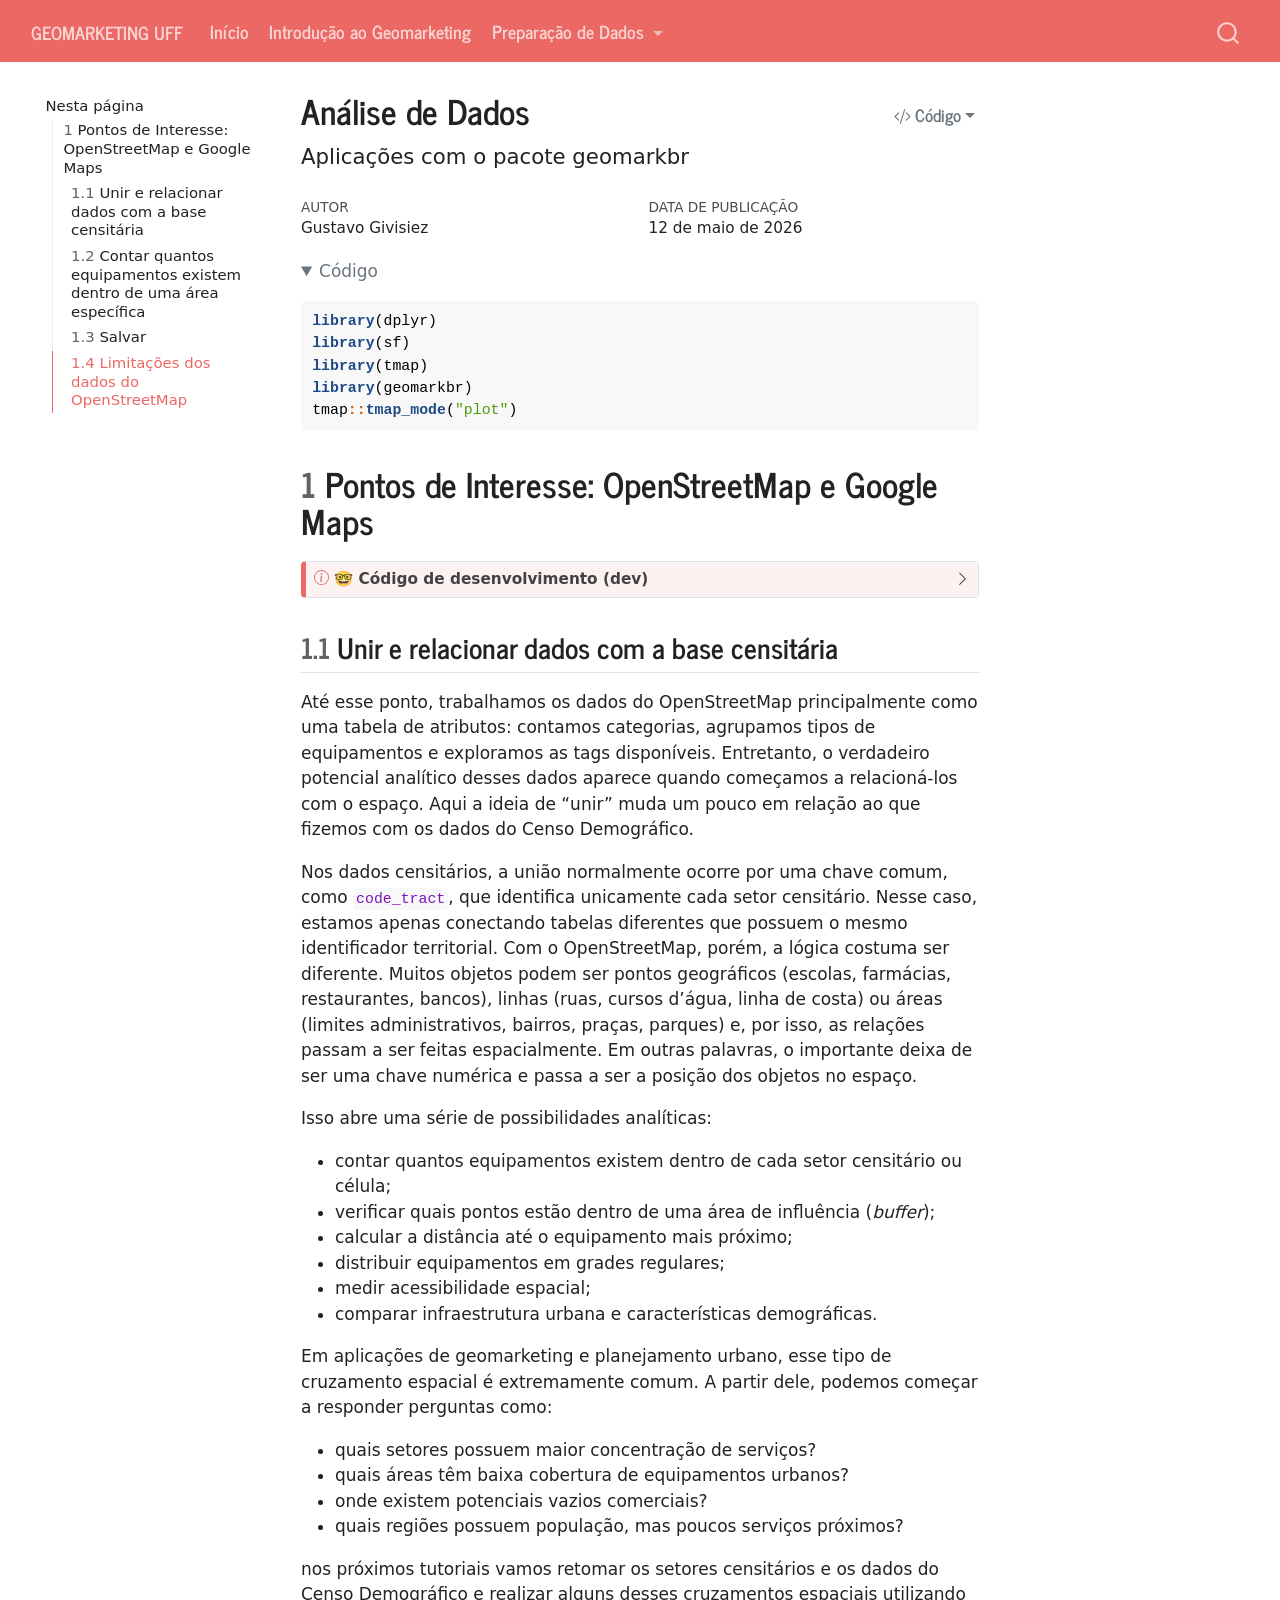
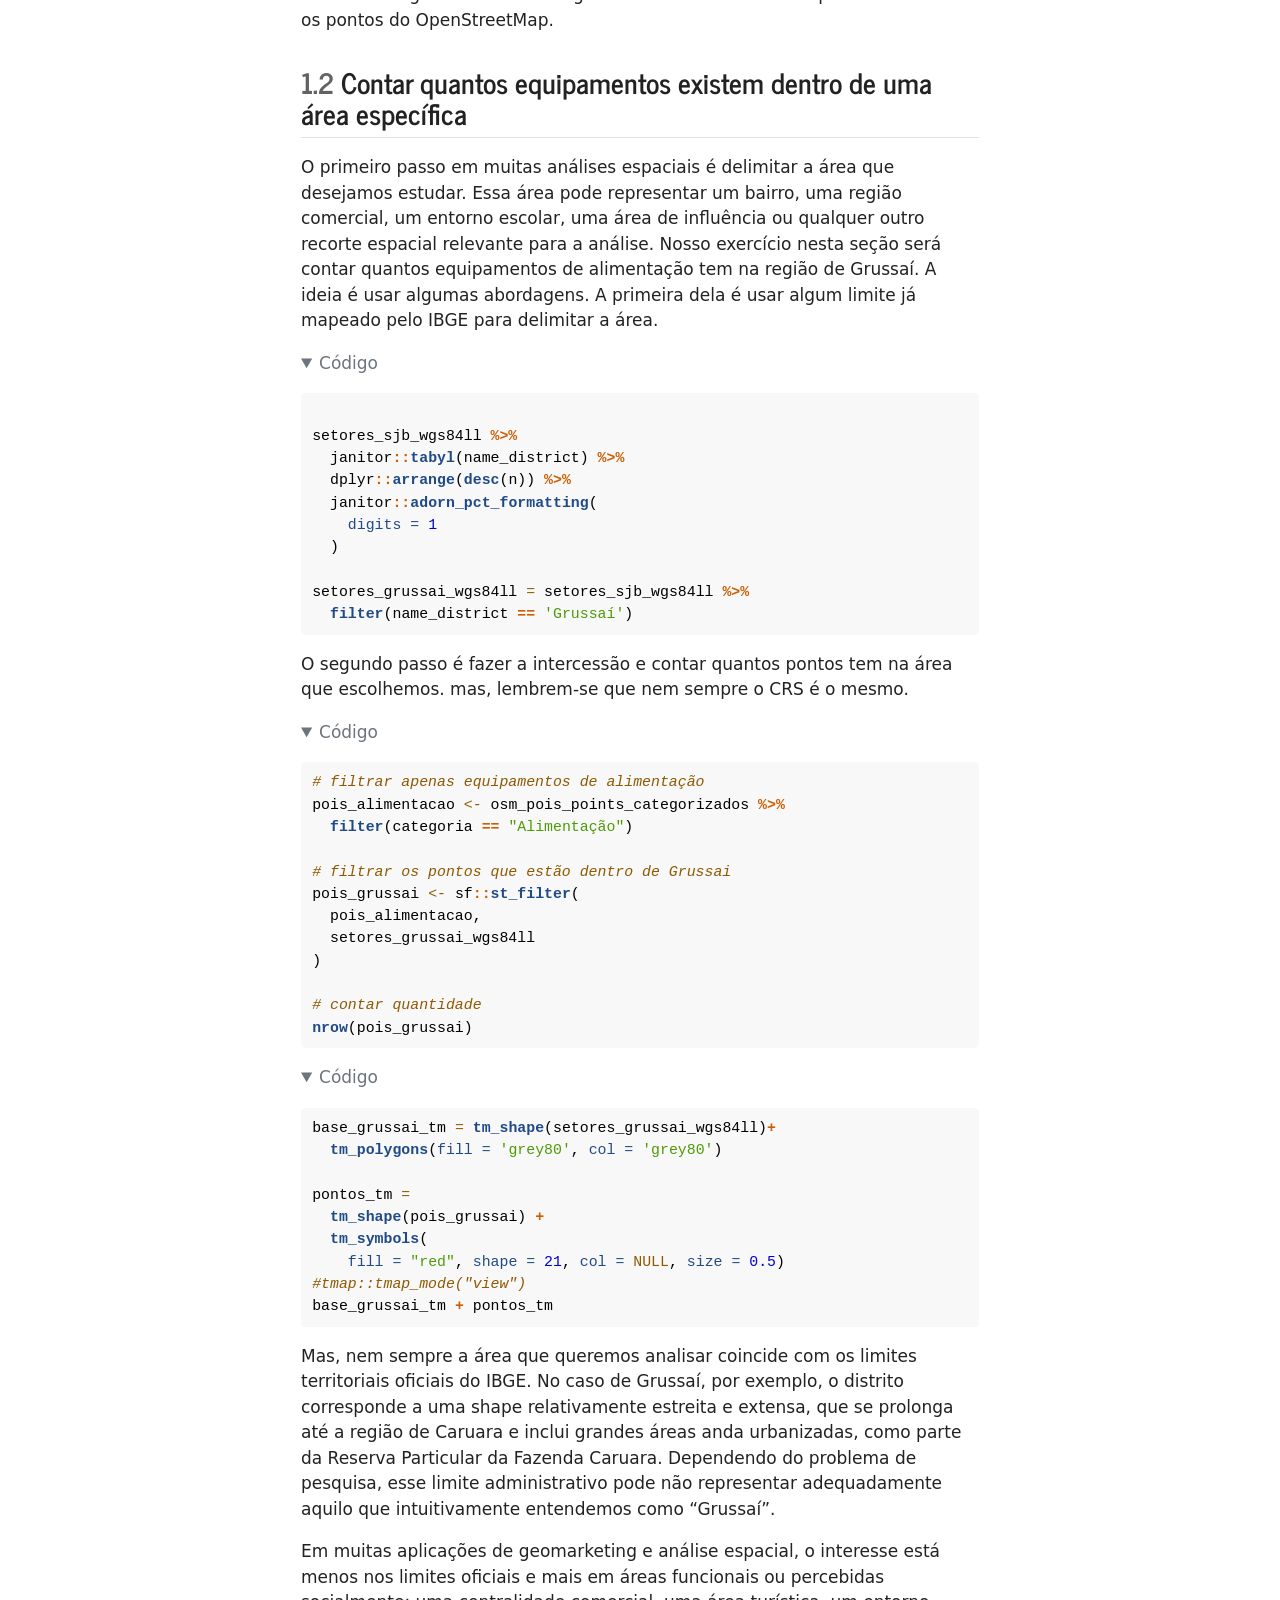
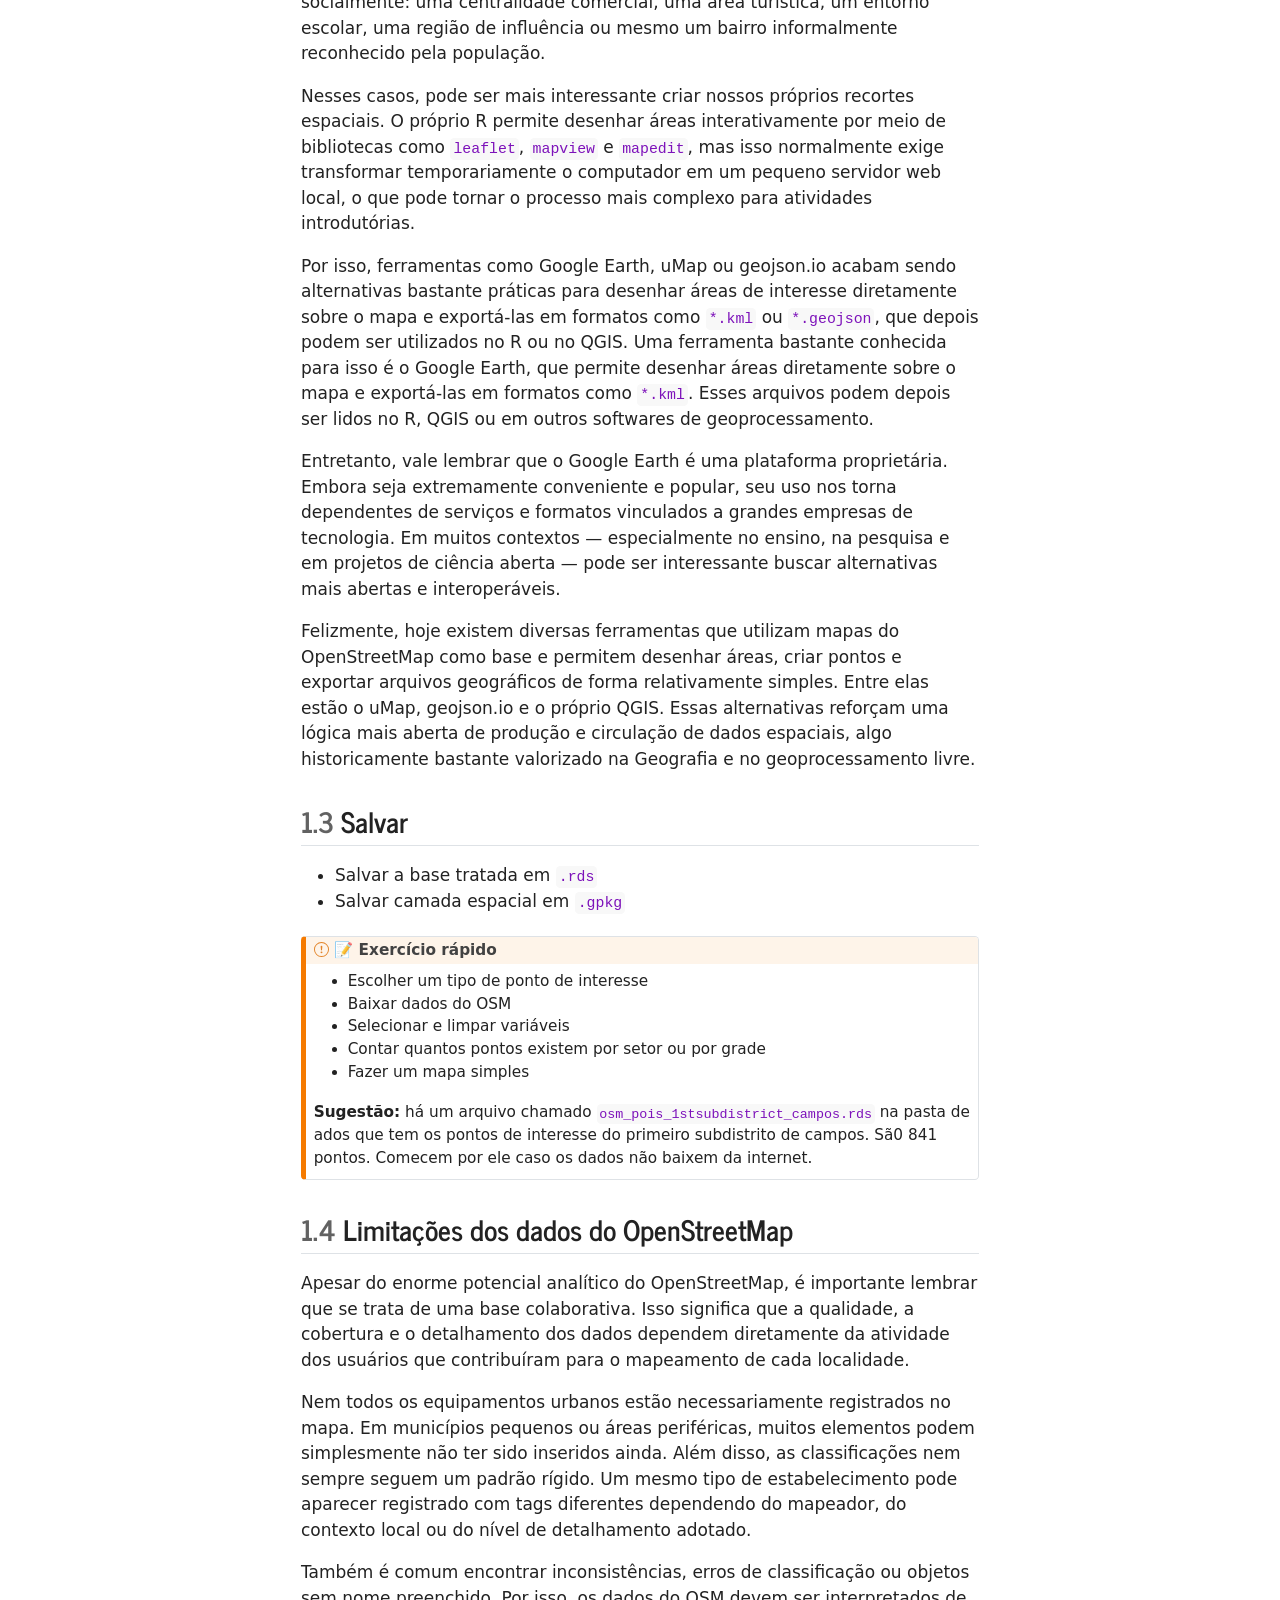
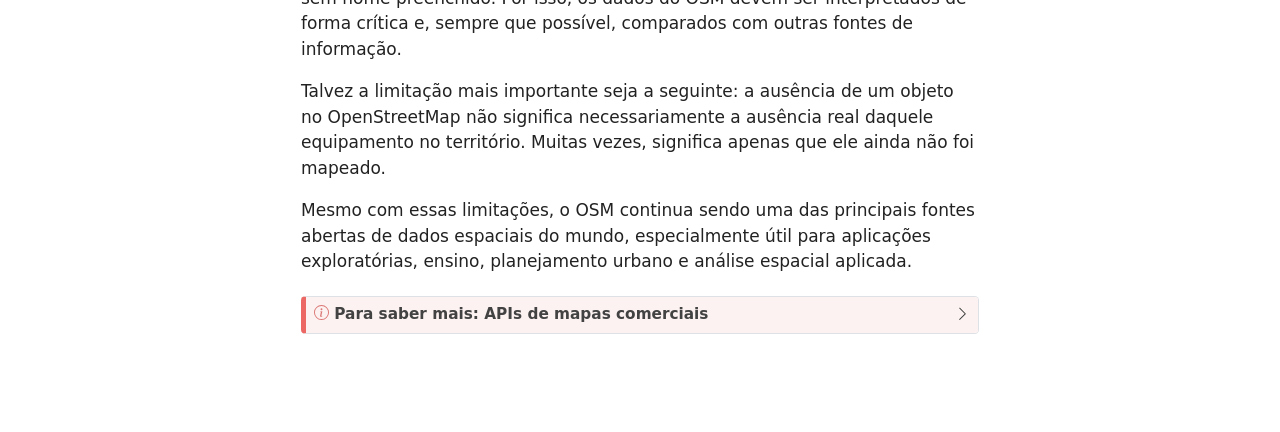
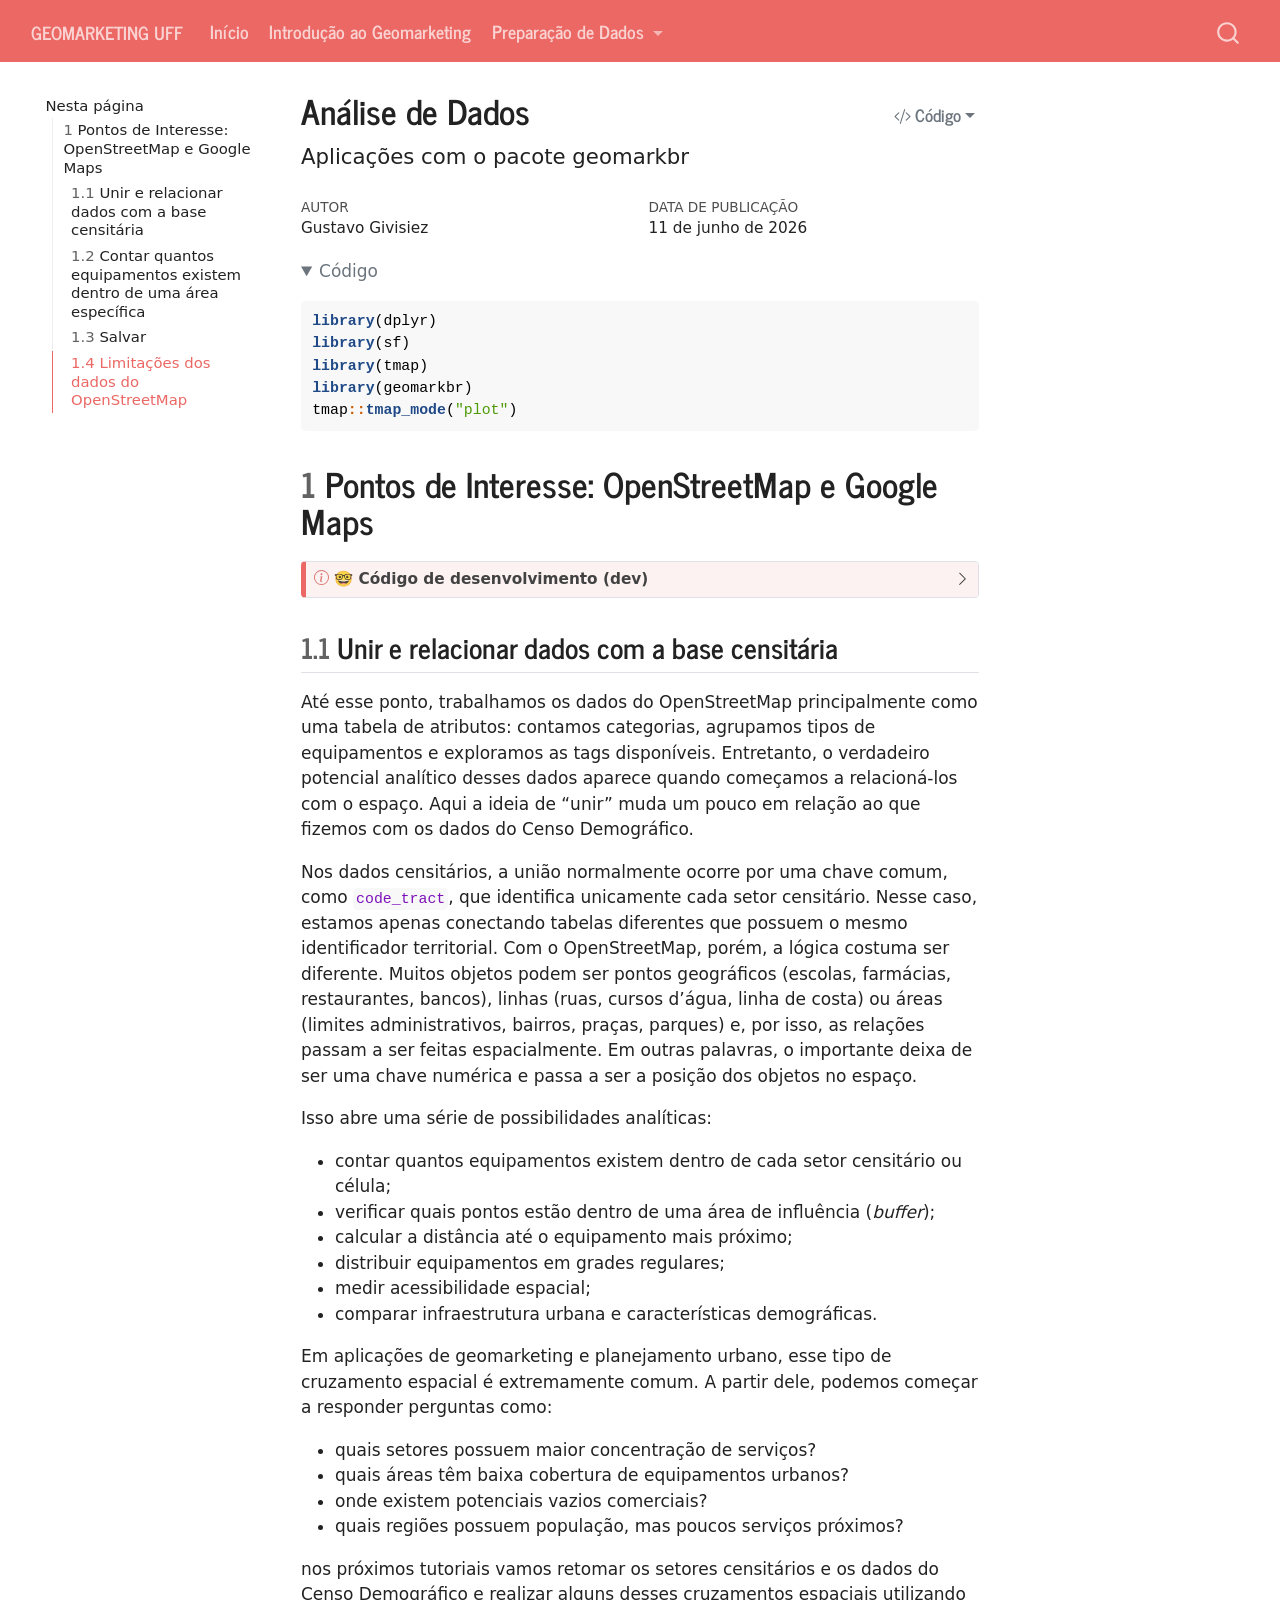
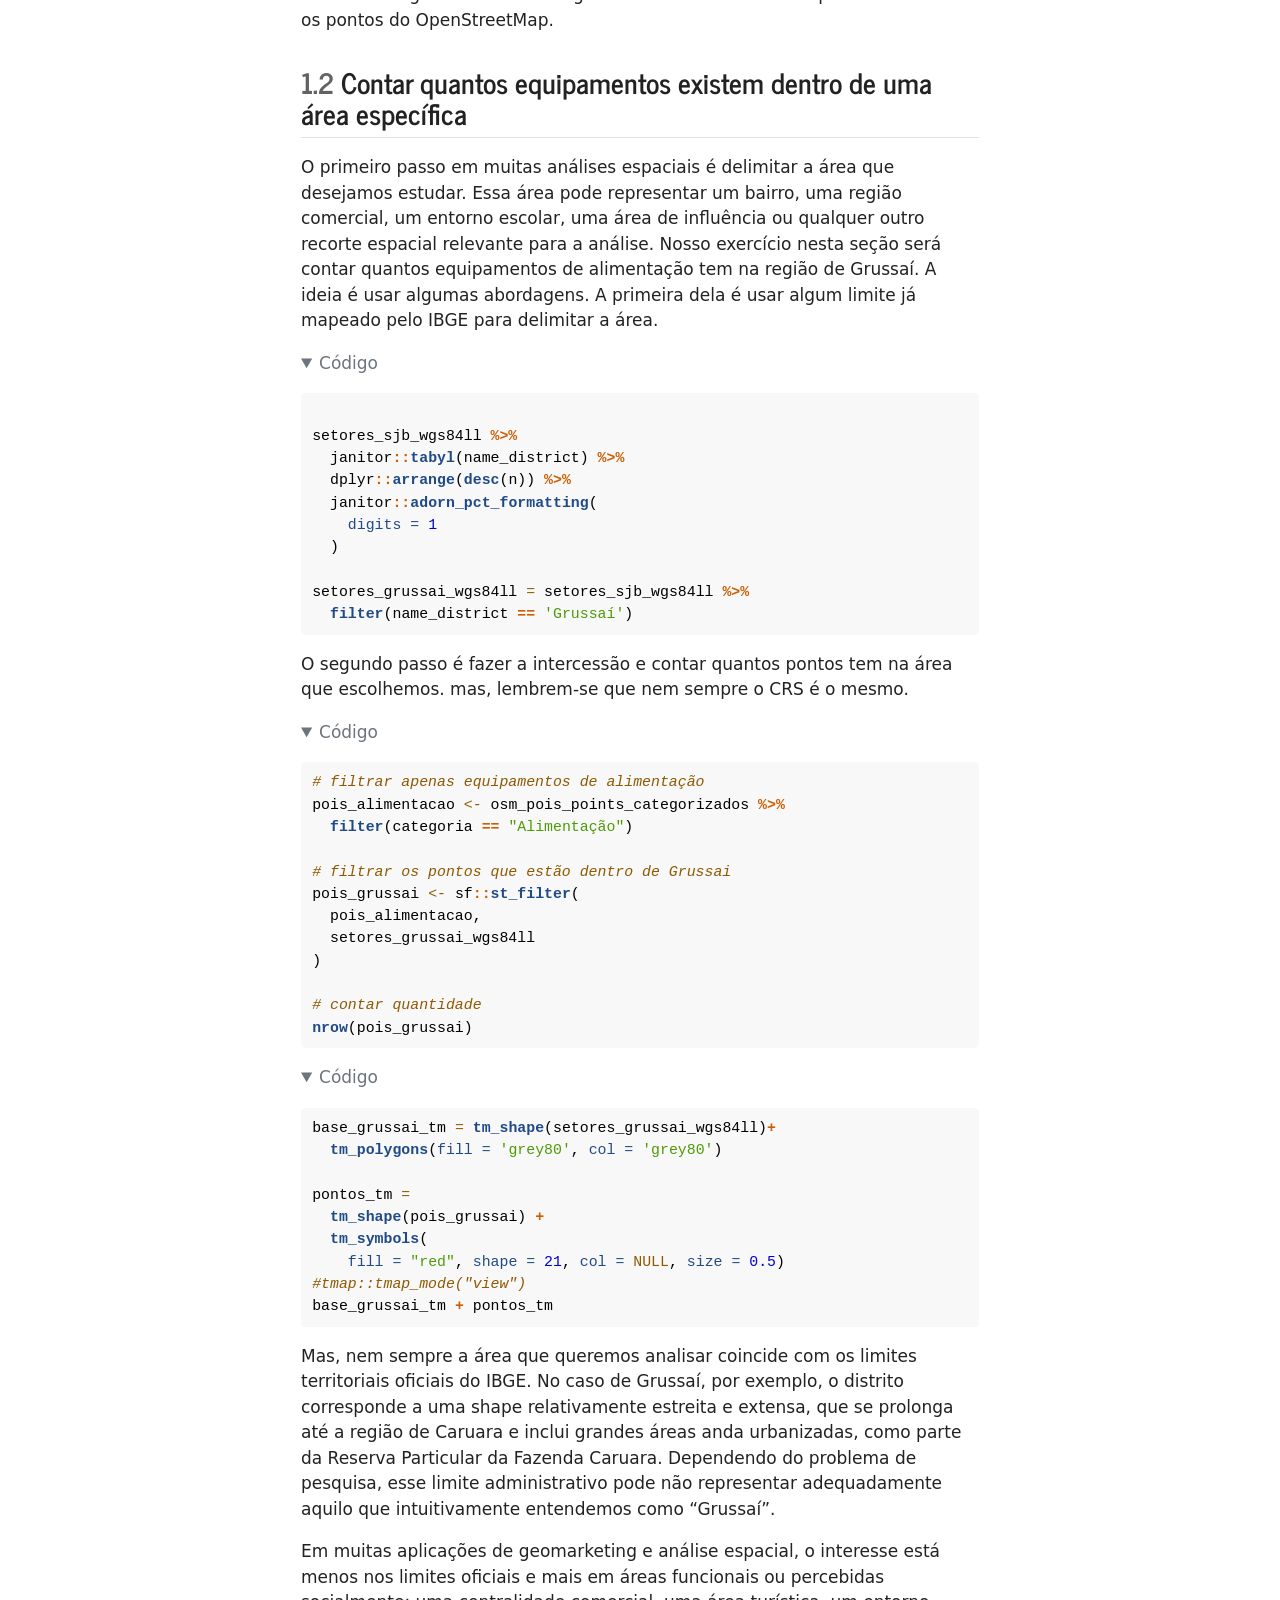
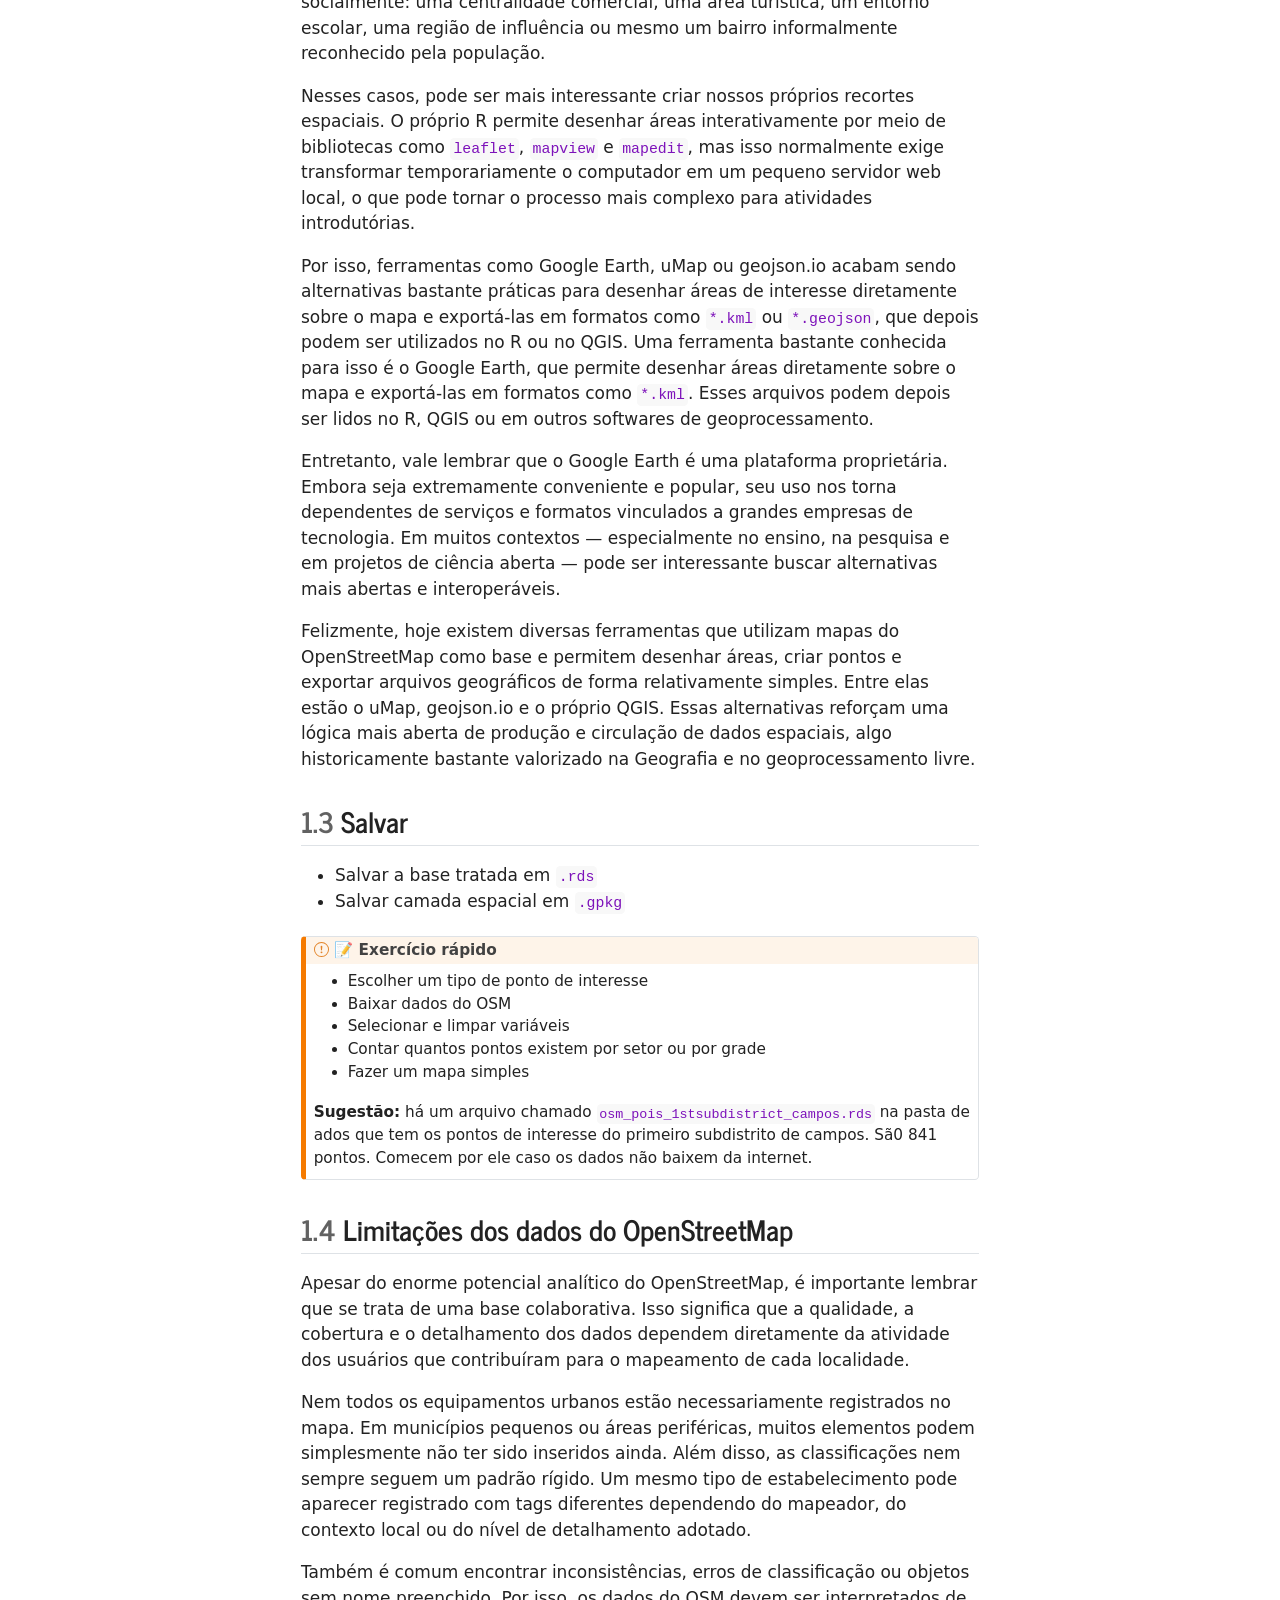
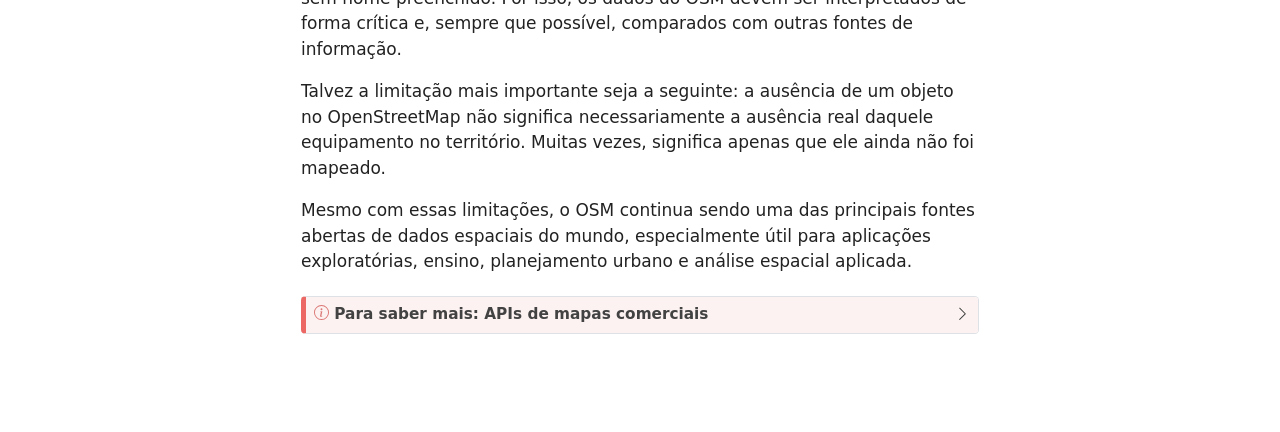
